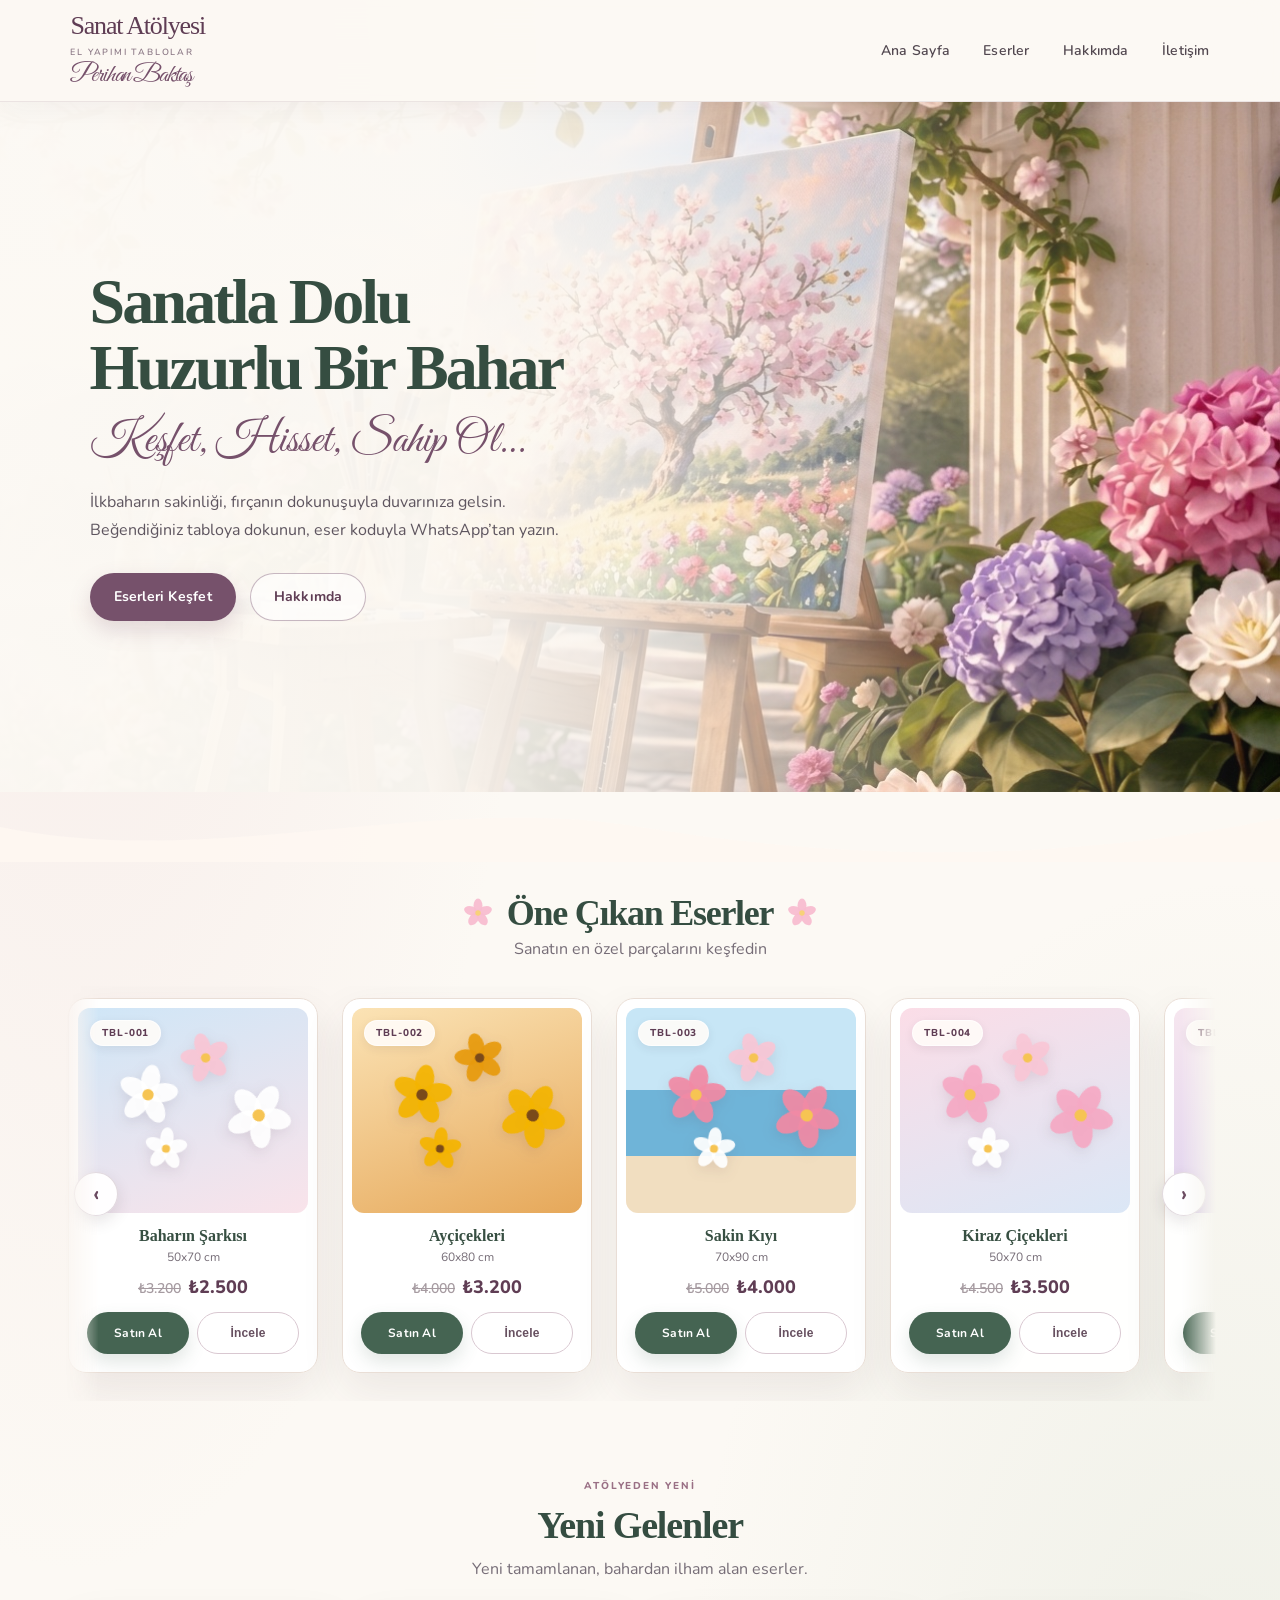
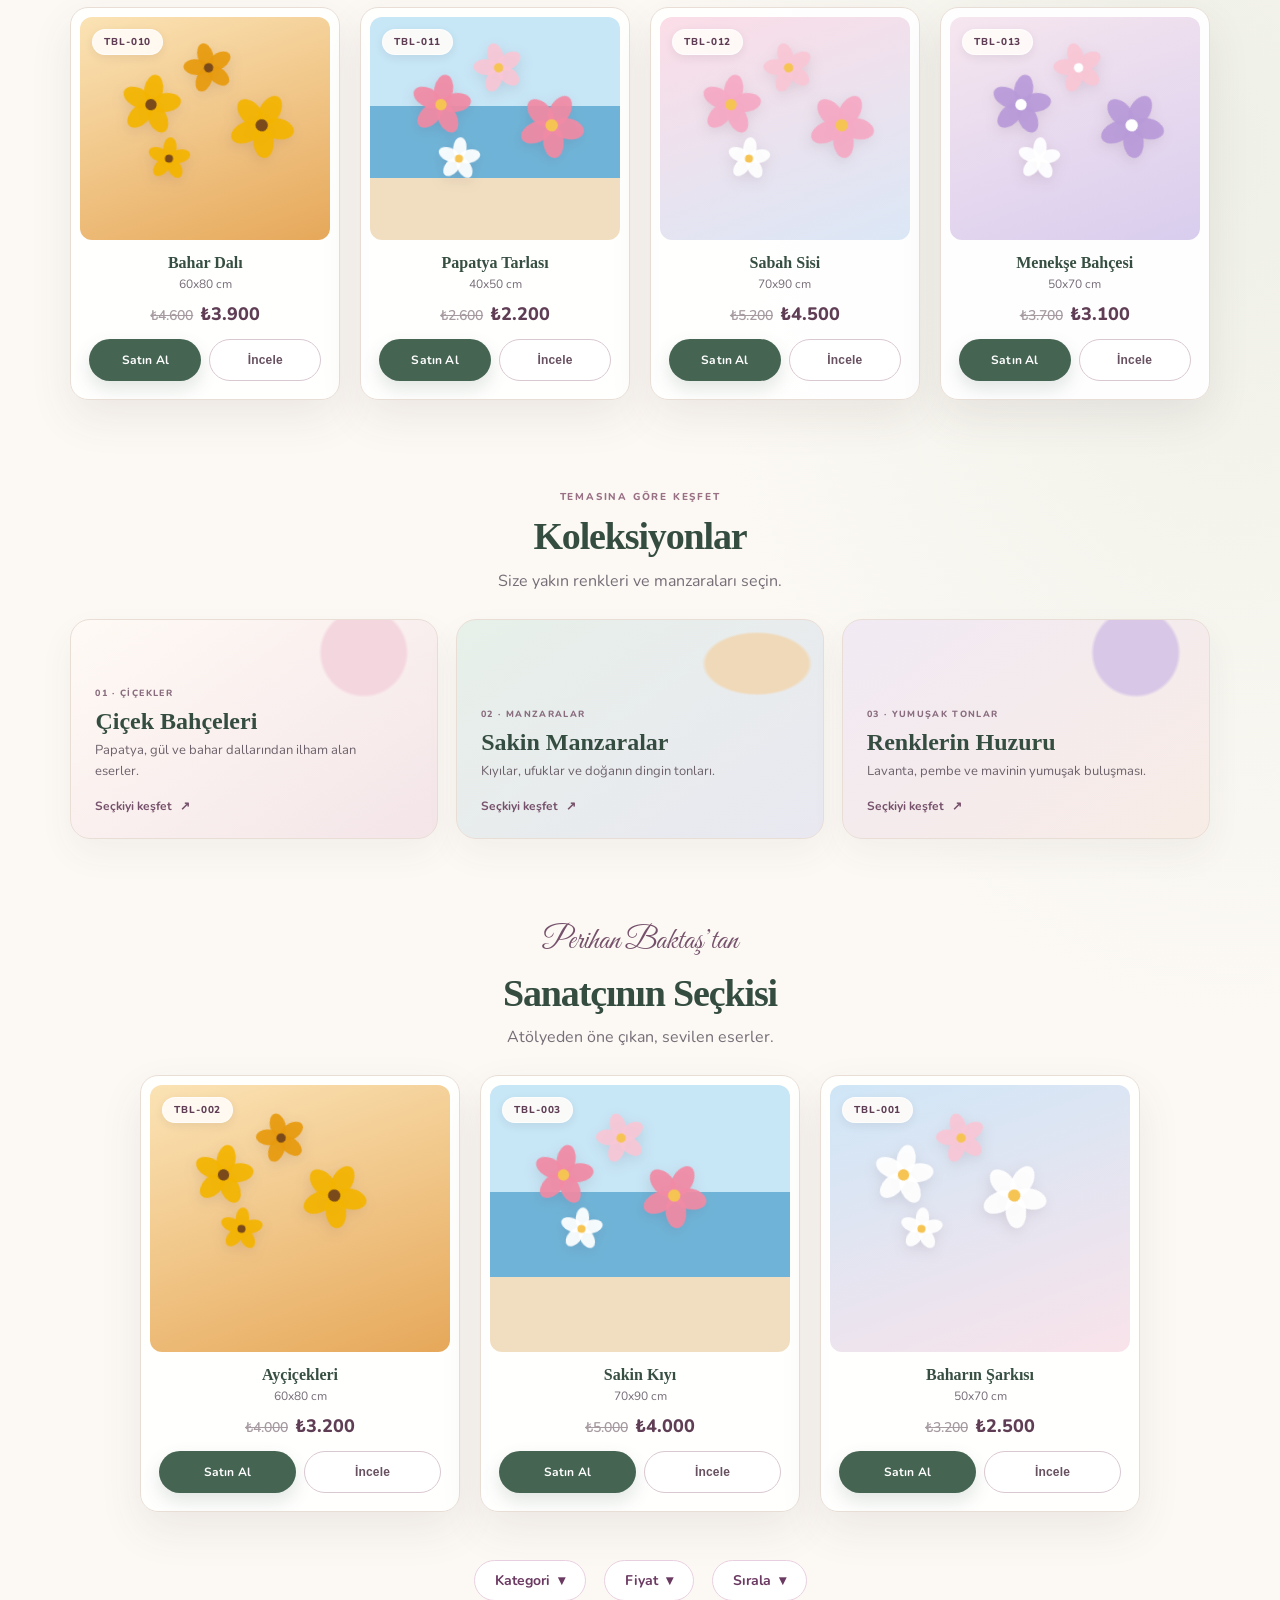
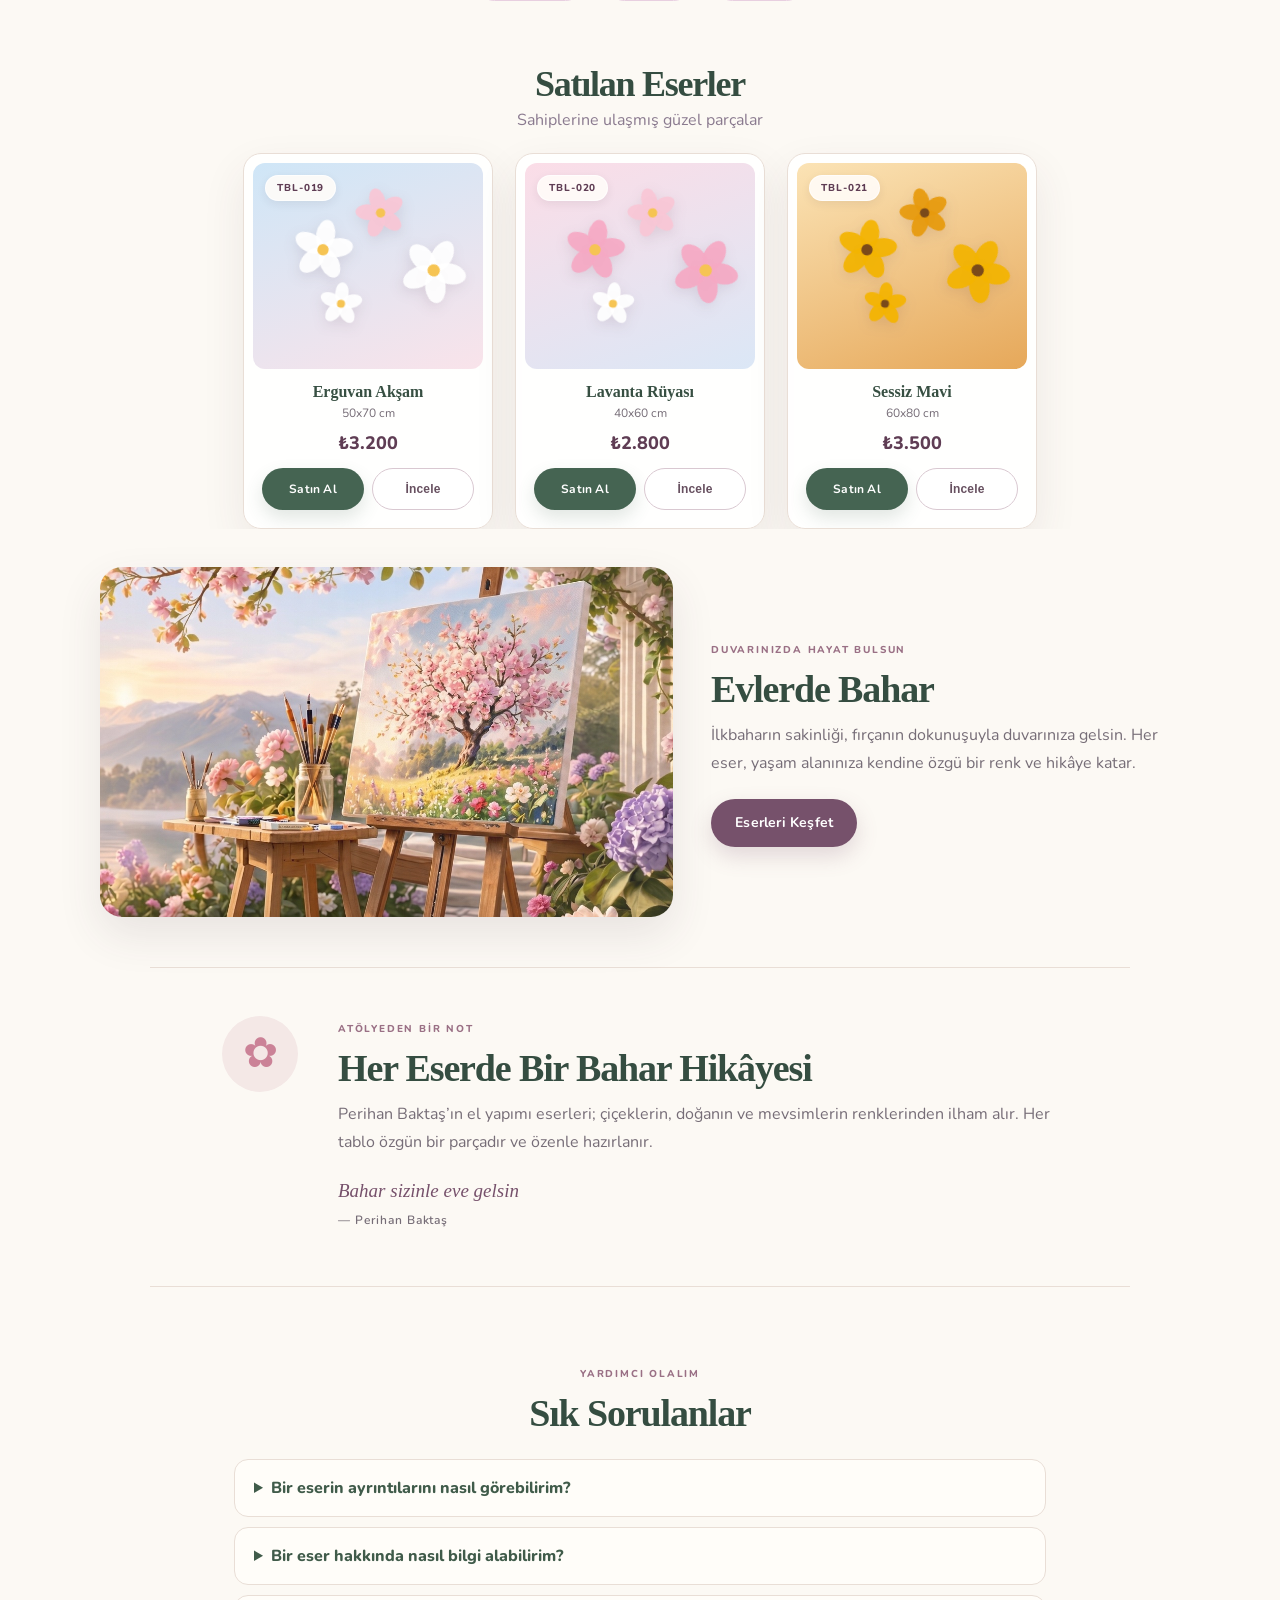
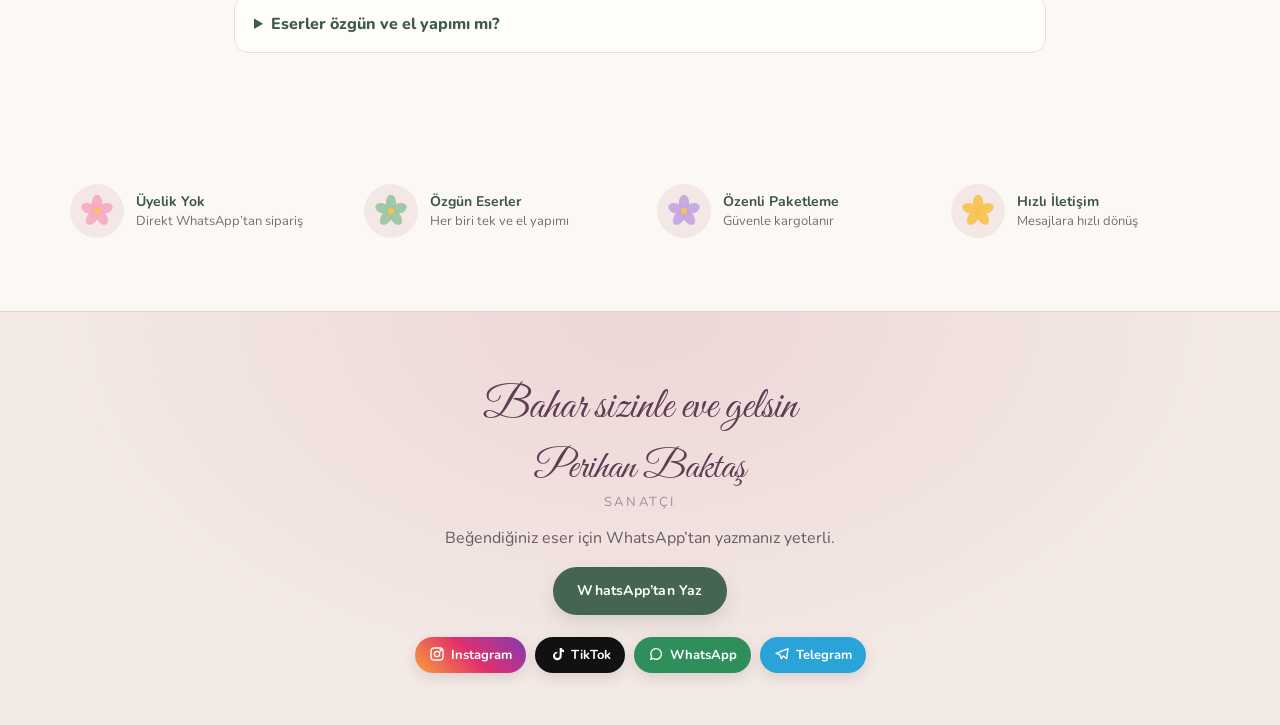
==== legacy-homepage.html @ 1947e83d "Add custom orders and gallery admin system" ====
<!DOCTYPE html>
<html>
<head>
  <meta charset="utf-8">
<!--
Some of the files packed into this page (the "__bundler/manifest" data in this file, unpacked by the page’s script when it opens) are font files downloaded unchanged from Google Fonts (fonts.gstatic.com) when the page was saved. Google Fonts serves each family in pieces, one file per range of characters, so these may not be complete families. Each family’s license follows and still applies to its files. If you pass this file on, keep this comment in it.

Great Vibes

Copyright 2015 The Great Vibes Pro Project Authors (https://github.com/googlefonts/great-vibes)

This Font Software is licensed under the SIL Open Font License, Version 1.1.
This license is copied below, and is also available with a FAQ at:
https://openfontlicense.org


-----------------------------------------------------------
SIL OPEN FONT LICENSE Version 1.1 - 26 February 2007
-----------------------------------------------------------

PREAMBLE
The goals of the Open Font License (OFL) are to stimulate worldwide
development of collaborative font projects, to support the font creation
efforts of academic and linguistic communities, and to provide a free and
open framework in which fonts may be shared and improved in partnership
with others.

The OFL allows the licensed fonts to be used, studied, modified and
redistributed freely as long as they are not sold by themselves. The
fonts, including any derivative works, can be bundled, embedded,
redistributed and/or sold with any software provided that any reserved
names are not used by derivative works. The fonts and derivatives,
however, cannot be released under any other type of license. The
requirement for fonts to remain under this license does not apply
to any document created using the fonts or their derivatives.

DEFINITIONS
"Font Software" refers to the set of files released by the Copyright
Holder(s) under this license and clearly marked as such. This may
include source files, build scripts and documentation.

"Reserved Font Name" refers to any names specified as such after the
copyright statement(s).

"Original Version" refers to the collection of Font Software components as
distributed by the Copyright Holder(s).

"Modified Version" refers to any derivative made by adding to, deleting,
or substituting -- in part or in whole -- any of the components of the
Original Version, by changing formats or by porting the Font Software to a
new environment.

"Author" refers to any designer, engineer, programmer, technical
writer or other person who contributed to the Font Software.

PERMISSION & CONDITIONS
Permission is hereby granted, free of charge, to any person obtaining
a copy of the Font Software, to use, study, copy, merge, embed, modify,
redistribute, and sell modified and unmodified copies of the Font
Software, subject to the following conditions:

1) Neither the Font Software nor any of its individual components,
in Original or Modified Versions, may be sold by itself.

2) Original or Modified Versions of the Font Software may be bundled,
redistributed and/or sold with any software, provided that each copy
contains the above copyright notice and this license. These can be
included either as stand-alone text files, human-readable headers or
in the appropriate machine-readable metadata fields within text or
binary files as long as those fields can be easily viewed by the user.

3) No Modified Version of the Font Software may use the Reserved Font
Name(s) unless explicit written permission is granted by the corresponding
Copyright Holder. This restriction only applies to the primary font name as
presented to the users.

4) The name(s) of the Copyright Holder(s) or the Author(s) of the Font
Software shall not be used to promote, endorse or advertise any
Modified Version, except to acknowledge the contribution(s) of the
Copyright Holder(s) and the Author(s) or with their explicit written
permission.

5) The Font Software, modified or unmodified, in part or in whole,
must be distributed entirely under this license, and must not be
distributed under any other license. The requirement for fonts to
remain under this license does not apply to any document created
using the Font Software.

TERMINATION
This license becomes null and void if any of the above conditions are
not met.

DISCLAIMER
THE FONT SOFTWARE IS PROVIDED "AS IS", WITHOUT WARRANTY OF ANY KIND,
EXPRESS OR IMPLIED, INCLUDING BUT NOT LIMITED TO ANY WARRANTIES OF
MERCHANTABILITY, FITNESS FOR A PARTICULAR PURPOSE AND NONINFRINGEMENT
OF COPYRIGHT, PATENT, TRADEMARK, OR OTHER RIGHT. IN NO EVENT SHALL THE
COPYRIGHT HOLDER BE LIABLE FOR ANY CLAIM, DAMAGES OR OTHER LIABILITY,
INCLUDING ANY GENERAL, SPECIAL, INDIRECT, INCIDENTAL, OR CONSEQUENTIAL
DAMAGES, WHETHER IN AN ACTION OF CONTRACT, TORT OR OTHERWISE, ARISING
FROM, OUT OF THE USE OR INABILITY TO USE THE FONT SOFTWARE OR FROM
OTHER DEALINGS IN THE FONT SOFTWARE.

Nunito

Copyright 2014 The Nunito Project Authors (https://github.com/googlefonts/nunito)

This Font Software is licensed under the SIL Open Font License, Version 1.1.
This license is copied below, and is also available with a FAQ at:
http://scripts.sil.org/OFL


-----------------------------------------------------------
SIL OPEN FONT LICENSE Version 1.1 - 26 February 2007
-----------------------------------------------------------

PREAMBLE
The goals of the Open Font License (OFL) are to stimulate worldwide
development of collaborative font projects, to support the font creation
efforts of academic and linguistic communities, and to provide a free and
open framework in which fonts may be shared and improved in partnership
with others.

The OFL allows the licensed fonts to be used, studied, modified and
redistributed freely as long as they are not sold by themselves. The
fonts, including any derivative works, can be bundled, embedded,
redistributed and/or sold with any software provided that any reserved
names are not used by derivative works. The fonts and derivatives,
however, cannot be released under any other type of license. The
requirement for fonts to remain under this license does not apply
to any document created using the fonts or their derivatives.

DEFINITIONS
"Font Software" refers to the set of files released by the Copyright
Holder(s) under this license and clearly marked as such. This may
include source files, build scripts and documentation.

"Reserved Font Name" refers to any names specified as such after the
copyright statement(s).

"Original Version" refers to the collection of Font Software components as
distributed by the Copyright Holder(s).

"Modified Version" refers to any derivative made by adding to, deleting,
or substituting -- in part or in whole -- any of the components of the
Original Version, by changing formats or by porting the Font Software to a
new environment.

"Author" refers to any designer, engineer, programmer, technical
writer or other person who contributed to the Font Software.

PERMISSION & CONDITIONS
Permission is hereby granted, free of charge, to any person obtaining
a copy of the Font Software, to use, study, copy, merge, embed, modify,
redistribute, and sell modified and unmodified copies of the Font
Software, subject to the following conditions:

1) Neither the Font Software nor any of its individual components,
in Original or Modified Versions, may be sold by itself.

2) Original or Modified Versions of the Font Software may be bundled,
redistributed and/or sold with any software, provided that each copy
contains the above copyright notice and this license. These can be
included either as stand-alone text files, human-readable headers or
in the appropriate machine-readable metadata fields within text or
binary files as long as those fields can be easily viewed by the user.

3) No Modified Version of the Font Software may use the Reserved Font
Name(s) unless explicit written permission is granted by the corresponding
Copyright Holder. This restriction only applies to the primary font name as
presented to the users.

4) The name(s) of the Copyright Holder(s) or the Author(s) of the Font
Software shall not be used to promote, endorse or advertise any
Modified Version, except to acknowledge the contribution(s) of the
Copyright Holder(s) and the Author(s) or with their explicit written
permission.

5) The Font Software, modified or unmodified, in part or in whole,
must be distributed entirely under this license, and must not be
distributed under any other license. The requirement for fonts to
remain under this license does not apply to any document created
using the Font Software.

TERMINATION
This license becomes null and void if any of the above conditions are
not met.

DISCLAIMER
THE FONT SOFTWARE IS PROVIDED "AS IS", WITHOUT WARRANTY OF ANY KIND,
EXPRESS OR IMPLIED, INCLUDING BUT NOT LIMITED TO ANY WARRANTIES OF
MERCHANTABILITY, FITNESS FOR A PARTICULAR PURPOSE AND NONINFRINGEMENT
OF COPYRIGHT, PATENT, TRADEMARK, OR OTHER RIGHT. IN NO EVENT SHALL THE
COPYRIGHT HOLDER BE LIABLE FOR ANY CLAIM, DAMAGES OR OTHER LIABILITY,
INCLUDING ANY GENERAL, SPECIAL, INDIRECT, INCIDENTAL, OR CONSEQUENTIAL
DAMAGES, WHETHER IN AN ACTION OF CONTRACT, TORT OR OTHERWISE, ARISING
FROM, OUT OF THE USE OR INABILITY TO USE THE FONT SOFTWARE OR FROM
OTHER DEALINGS IN THE FONT SOFTWARE.

-->
  <title>Ana Sayfa</title>
  <style>
    * { margin: 0; padding: 0; box-sizing: border-box; }
    body { background: #faf9f5; display: flex; align-items: center; justify-content: center; min-height: 100vh; font-family: -apple-system, BlinkMacSystemFont, sans-serif; }
    #__bundler_loading { position: fixed; bottom: 20px; right: 20px; font: 13px/1.4 -apple-system, BlinkMacSystemFont, sans-serif; color: #666; background: #fff; padding: 8px 14px; border-radius: 8px; box-shadow: 0 1px 4px rgba(0,0,0,0.12); z-index: 10000; }
    #__bundler_thumbnail { position: fixed; inset: 0; width: 100%; height: 100%; display: flex; align-items: center; justify-content: center; background: #faf9f5; z-index: 9999; }
    #__bundler_thumbnail svg { width: 100%; height: 100%; object-fit: contain; }
    #__bundler_placeholder { color: #999; font-size: 14px; }
  </style>
  <noscript>
    <style>#__bundler_loading { display: none; }</style>
    <div style="position:fixed;bottom:12px;left:12px;font:13px/1.4 -apple-system,BlinkMacSystemFont,sans-serif;color:#999;background:rgba(255,255,255,0.9);padding:6px 12px;border-radius:6px;box-shadow:0 1px 4px rgba(0,0,0,0.08);z-index:10000;">
      This page requires JavaScript to display.
    </div>
  </noscript>
</head>
<body>
  <div id="__bundler_placeholder">Loading Ana Sayfa...</div>
  <div id="__bundler_loading">Unpacking...</div>

  <script>
    
document.addEventListener('DOMContentLoaded', async function() {
  const loading = document.getElementById('__bundler_loading');
  function setStatus(msg) { if (loading) loading.textContent = msg; }

  const FONT_MIME = /^(font[/]|application[/](x-)?font-|application[/]vnd\.ms-fontobject)/i;
  const MIME_TOKEN = /^[\w.+-]+[/][\w.+-]+$/;
  function toBase64(bytes) {
    let bin = '';
    for (let i = 0; i < bytes.length; i += 0x8000) {
      bin += String.fromCharCode.apply(null, bytes.subarray(i, i + 0x8000));
    }
    return btoa(bin);
  }

  // Error sink persists across replaceWith since it's on window, not the DOM.
  window.addEventListener('error', function(e) {
    // Failed resource loads (CSP-blocked links, scripts, images) fire plain
    // events at the element — warn only; real JS errors carry message/error.
    if (!e.message && !e.error && e.target && e.target !== window) {
      console.warn('[bundle] resource failed to load:',
        e.target.tagName, String(e.target.src || e.target.href || ''));
      return;
    }
    var p = document.body || document.documentElement;
    var d = document.getElementById('__bundler_err') || p.appendChild(document.createElement('div'));
    d.id = '__bundler_err';
    d.style.cssText = 'position:fixed;bottom:12px;left:12px;right:12px;font:12px/1.4 ui-monospace,monospace;background:#2a1215;color:#ff8a80;padding:10px 14px;border-radius:8px;border:1px solid #5c2b2e;z-index:99999;white-space:pre-wrap;max-height:40vh;overflow:auto';
    d.textContent = (d.textContent ? d.textContent + String.fromCharCode(10) : '') +
      '[bundle] ' + (e.message || e.type) +
      (e.filename ? ' (' + e.filename.slice(0, 60) + ':' + e.lineno + ')' : '');
  }, true);

  try {
    const manifestEl = document.querySelector('script[type="__bundler/manifest"]');
    const templateEl = document.querySelector('script[type="__bundler/template"]');
    if (!manifestEl || !templateEl) {
      setStatus('Error: missing bundle data');
      console.error('[bundler] Missing script tags — manifestEl:', !!manifestEl, 'templateEl:', !!templateEl);
      return;
    }

    const manifest = JSON.parse(manifestEl.textContent);
    let template = JSON.parse(templateEl.textContent);

    // Nested page bundles (iframe targets). Each ships ONCE, in the ROOT
    // document's manifest; frame srcs carry an about:blank#<uuid> marker
    // instead of a substitutable uuid. Every document mints the blobs for
    // its OWN frames — from local text at the root, or text obtained from
    // its DIRECT parent over the relay protocol below — so each frame
    // navigation stays same-origin with its initiator and a deduped page
    // loads at any depth on any host, including a file:// download's
    // opaque origins (where a blob minted by one document cannot be
    // navigated to by another).
    const pageOrderEl = document.querySelector('script[type="__bundler/page_order"]');
    const pageOrder = pageOrderEl ? JSON.parse(pageOrderEl.textContent) : [];
    const pageSet = new Set(pageOrder);
    const pageTexts = {};

    // ── Nested-page text protocol (parent-chain relay) ──
    // Page bundles ship once, in the ROOT document's manifest. Every
    // document mints the blobs for its OWN frames, obtaining page text
    // through a strict parent-chain relay: a document only ever SENDS to
    // its direct parent (which, for every document the publisher's own
    // runtime minted, is another publisher document) and only ACCEPTS
    // text from that direct parent; requests from below are honored only
    // for the document's own child frames, and the ROOT never sends
    // upward at all. That last rule is load-bearing: the artifact host's
    // frame-ancestors allows claude.ai (and friends) to frame an
    // artifact, so window.top can be a FOREIGN document — a top-addressed
    // protocol would hand page uuids to that ancestor and accept forged
    // "page text" from it, minting attacker HTML as an artifact-origin
    // blob document. The chain never touches the ancestor: requests stop
    // at the root, replies are origin-addressed per hop (never '*' when
    // an origin exists), and both directions are origin-gated (on https
    // a foreign sender's origin can never equal this document's; in
    // opaque contexts — file:// — everything serializes as 'null', where
    // an embedded EXTERNAL frame still fails the gate by carrying its
    // own real origin, and a sandboxed child of such a frame is excluded
    // by the own-child-frames check plus uuid unguessability). Shape is
    // deny-by-default: one request form, one reply form, no error
    // replies.
    // window.origin is the SERIALIZED SECURITY origin ('null' in opaque
    // contexts such as a sandboxed preview iframe) — location.origin is
    // computed from the URL and stays 'https://…' even when the document
    // is sandboxed, which would misgate every opaque chain.
    const OWN_TARGET = /^https?:[/][/]/.test(window.origin || '')
      ? window.origin
      : '*';
    function trustedOrigin(e) {
      if (e.origin === window.origin) return true; // https chains; opaque==opaque
      // file:// trees: Chrome serializes the file document's origin as
      // 'file://' while the blob: documents it mints serialize as 'null',
      // so the two legitimate shapes can never string-match — accept the
      // pair in both directions. https origins never serialize as either,
      // and sender identity (own child frame / direct parent) is checked
      // separately.
      return (
        (e.origin === 'null' &&
          (window.origin === 'file://' ||
            window.location.protocol === 'file:')) ||
        (/^file:/.test(e.origin) && window.origin === 'null')
      );
    }
    // Non-empty only in the root document (nested bundles ship an empty
    // island), so it doubles as the root marker: the root answers from
    // local text and treats a miss as authoritative — never relaying to
    // its (possibly foreign) parent.
    const isPageRoot = pageOrder.length > 0;
    const blobUrls = {};
    const resourceBlobs = {};
    const UUID_SHAPE = /^[0-9a-f]{8}-[0-9a-f]{4}-[0-9a-f]{4}-[0-9a-f]{4}-[0-9a-f]{12}$/;
    const pendingFrames = {}; // uuid -> [{el, frag}] awaiting text for own frames
    const pendingRelays = {}; // uuid -> [childWindow] awaiting text to pass down
    function mountPage(el, frag, text) {
      const pageBlob = new Blob([text], { type: 'text/html' });
      const u = URL.createObjectURL(pageBlob);
      resourceBlobs[u] = pageBlob;
      el.src = u + frag;
    }
    function deliverPage(uuid, text) {
      const frames = pendingFrames[uuid];
      delete pendingFrames[uuid];
      if (frames) for (const f of frames) mountPage(f.el, f.frag, text);
      const relays = pendingRelays[uuid];
      delete pendingRelays[uuid];
      if (relays) {
        for (const cw of relays) {
          try { cw.postMessage({ __bundler_page: uuid, __bundler_text: text }, OWN_TARGET); } catch (err) { /* gone */ }
        }
      }
    }
    function ownFrameWindows() {
      const out = [];
      for (const f of Array.from(document.querySelectorAll('iframe'))) {
        try { if (f.contentWindow) out.push(f.contentWindow); } catch (err) { /* detached */ }
      }
      return out;
    }
    window.addEventListener('message', function (e) {
      const d = e.data;
      if (!d || typeof d !== 'object' || !e.source) return;
      // Origin gate first; the structural checks below (own-child-frames
      // for requests, direct-parent + solicited-uuid for replies, the
      // root's never-relay rule) are what hold in fully opaque chains
      // where origin strings can't discriminate — a sandboxed root's
      // FOREIGN wrapper still fails all three even though both serialize
      // as real-vs-'null' rather than matching.
      if (!trustedOrigin(e)) return;
      if (typeof d.__bundler_need === 'string' && UUID_SHAPE.test(d.__bundler_need)) {
        // Requests are honored only for this document's own child frames.
        if (ownFrameWindows().indexOf(e.source) < 0) return;
        const uuid = d.__bundler_need;
        const text = pageTexts[uuid];
        if (typeof text === 'string') {
          try { e.source.postMessage({ __bundler_page: uuid, __bundler_text: text }, OWN_TARGET); } catch (err) { /* gone */ }
          return;
        }
        if (isPageRoot || window.parent === window) return; // authoritative miss
        const waiting = pendingRelays[uuid];
        if (waiting) {
          if (waiting.indexOf(e.source) < 0) waiting.push(e.source);
          return;
        }
        // Never-answered uuids would otherwise accumulate forever under a
        // request spray; past the cap (far above any real page count) new
        // relays are dropped rather than remembered.
        if (Object.keys(pendingRelays).length >= 128) return;
        pendingRelays[uuid] = [e.source];
        window.parent.postMessage({ __bundler_need: uuid }, OWN_TARGET);
      } else if (
        typeof d.__bundler_page === 'string' &&
        UUID_SHAPE.test(d.__bundler_page) &&
        typeof d.__bundler_text === 'string'
      ) {
        // The shape test is load-bearing beyond tidiness: the solicited
        // check below uses the in operator, which matches prototype keys
        // ('__proto__', 'constructor') — an unshaped key would reach
        // deliverPage and throw, painting the error banner.
        // Text is accepted only from the direct parent — the document
        // that minted this one.
        if (e.source !== window.parent || window.parent === window) return;
        if (!(d.__bundler_page in pendingFrames) && !(d.__bundler_page in pendingRelays)) return;
        deliverPage(d.__bundler_page, d.__bundler_text);
      }
    });

    const uuids = Object.keys(manifest);
    setStatus('Unpacking ' + uuids.length + ' assets...');

    await Promise.all(uuids.map(async (uuid) => {
      const entry = manifest[uuid];
      try {
        const binaryStr = atob(entry.data);
        const bytes = new Uint8Array(binaryStr.length);
        for (let i = 0; i < binaryStr.length; i++) bytes[i] = binaryStr.charCodeAt(i);

        let finalBytes = bytes;
        if (entry.compressed) {
          if (typeof DecompressionStream !== 'undefined') {
            const ds = new DecompressionStream('gzip');
            const writer = ds.writable.getWriter();
            const reader = ds.readable.getReader();
            writer.write(bytes);
            writer.close();
            const chunks = [];
            let totalLen = 0;
            while (true) {
              const { done, value } = await reader.read();
              if (done) break;
              chunks.push(value);
              totalLen += value.length;
            }
            finalBytes = new Uint8Array(totalLen);
            let offset = 0;
            for (const chunk of chunks) { finalBytes.set(chunk, offset); offset += chunk.length; }
          } else {
            console.warn('DecompressionStream not available, asset ' + uuid + ' may not render');
          }
        }

        if (pageSet.has(uuid)) {
          pageTexts[uuid] = new TextDecoder().decode(finalBytes);
          return;
        }
        if (FONT_MIME.test(entry.mime) && MIME_TOKEN.test(entry.mime)) {
          // Strict artifact hosts allow font-src data: but not blob:.
          blobUrls[uuid] = 'data:' + entry.mime + ';base64,' +
            (entry.compressed ? toBase64(finalBytes) : entry.data);
        } else {
          const blob = new Blob([finalBytes], { type: entry.mime });
          blobUrls[uuid] = URL.createObjectURL(blob);
          resourceBlobs[blobUrls[uuid]] = blob;
        }
      } catch (err) {
        console.error('Failed to decode asset ' + uuid + ':', err);
        const blob = new Blob([], { type: entry.mime });
        blobUrls[uuid] = URL.createObjectURL(blob);
        resourceBlobs[blobUrls[uuid]] = blob;
      }
    }));

    const extResEl = document.querySelector('script[type="__bundler/ext_resources"]');
    const extResources = extResEl ? JSON.parse(extResEl.textContent) : [];
    const resourceMap = {};
    for (const entry of extResources) {
      if (blobUrls[entry.uuid]) resourceMap[entry.id] = blobUrls[entry.uuid];
    }

    // Artifact-host CSP (connect-src 'self') refuses fetch() of blob: URLs —
    // consumers read these Blobs directly. Survives the swap like the error sink.
    window.__resourceBlobs = resourceBlobs;

    setStatus('Rendering...');
    // Page uuids have no blob here — they ride inside about:blank#<uuid>
    // frame markers the pass below resolves after the swap.
    for (const uuid of uuids) {
      if (pageSet.has(uuid)) continue;
      template = template.split(uuid).join(blobUrls[uuid]);
    }

    // Strip integrity + crossorigin — blob URLs from a file:// document inherit
    // a null origin, so crossorigin forces a CORS fetch that SRI then rejects.
    // The manifest bytes are ours; SRI protects against CDN compromise, not this.
    // appifacts: only on tags now pointing at OUR blob: URLs. A reference the
    // bundler left live-fetched (an absolute x-import, a runtime dependency it
    // could not embed, an authored external script) keeps the pin it was
    // written with: that fetch is exactly what SRI protects. (A crossorigin
    // on a parent whose child carries the blob — <video crossorigin><source>
    // — is left alone too; the attribute is then the author's to drop.)
    template = template.replace(/<[a-z][^>]*>/gi, (tag) => /\s(?:src|href|srcset|poster|data|xlink:href)="blob:/i.test(tag) ? tag.replace(/\s+integrity="[^"]*"/gi, '').replace(/\s+crossorigin="[^"]*"/gi, '') : tag);

    const resourceScript = '<script>window.__resources = ' +
      JSON.stringify(resourceMap).replace(/<\//g, '<\\/') +
      ';</' + 'script>';
    // Inject after <head> so the DOCTYPE stays first; prepending the script
    // would push the parser into quirks mode. DOMParser always emits a <head>
    // (synthesizing one if the source HTML omitted it) but may carry
    // attributes through, so match the full opening tag. slice() rather than
    // replace() keeps us clear of $-pattern substitution in resourceScript.
    const headOpen = template.match(/<head[^>]*>/i);
    if (headOpen) {
      const i = headOpen.index + headOpen[0].length;
      template = template.slice(0, i) + resourceScript + template.slice(i);
    }

    // Parse the template and swap the root element. Scripts inserted via
    // DOMParser/replaceWith are inert per spec — re-create each with
    // createElement so they execute, awaiting onload for src scripts to
    // preserve ordering (React before ReactDOM before Babel before text/babel).
    const doc = new DOMParser().parseFromString(template, 'text/html');
    document.documentElement.replaceWith(doc.documentElement);

    // Resolve page-frame markers: mint this document's own blob for each
    // framed page — from local text when this is the root, otherwise by
    // asking the direct parent over the relay protocol above. An
    // unanswered request leaves the frame on about:blank, the same
    // degraded state as a refused embed.
    {
      const MARKER = /^about:blank#([0-9a-f]{8}-[0-9a-f]{4}-[0-9a-f]{4}-[0-9a-f]{4}-[0-9a-f]{12})(#.*)?$/;
      const needed = [];
      for (const el of Array.from(document.querySelectorAll('iframe'))) {
        const m = MARKER.exec(el.getAttribute('src') || '');
        if (!m) continue;
        const text = pageTexts[m[1]];
        if (typeof text === 'string') {
          mountPage(el, m[2] || '', text);
        } else if (window.parent !== window && !isPageRoot) {
          const had = pendingFrames[m[1]];
          (pendingFrames[m[1]] = had || []).push({ el: el, frag: m[2] || '' });
          if (!had) needed.push(m[1]);
        }
      }
      for (const uuid of needed) {
        window.parent.postMessage({ __bundler_need: uuid }, OWN_TARGET);
      }
    }

    const dead = Array.from(document.scripts);
    for (const old of dead) {
      const s = document.createElement('script');
      for (const a of old.attributes) s.setAttribute(a.name, a.value);
      s.textContent = old.textContent;
      // text/babel scripts with a src: read and inline. transformScriptTags
      // does XHR against the src, but blob:null/ from a file:// origin is
      // silently dropped. Inlining makes it a plain inline babel script,
      // which transformScriptTags handles unconditionally.
      if ((s.type === 'text/babel' || s.type === 'text/jsx') && s.src) {
        const pre = resourceBlobs[s.src.split('#')[0]];
        s.textContent = pre ? await pre.text() : await (await fetch(s.src)).text();
        s.removeAttribute('src');
      }
      const p = s.src ? new Promise(function(r) { s.onload = s.onerror = r; }) : null;
      old.replaceWith(s);
      if (p) await p;
    }
    // Babel standalone auto-transforms type=text/babel on DOMContentLoaded,
    // which fired before we swapped the document. Trigger manually if present.
    if (window.Babel && typeof window.Babel.transformScriptTags === 'function') {
      window.Babel.transformScriptTags();
    }
  } catch (err) {
    setStatus('Error unpacking: ' + err.message);
    console.error('Bundle unpack error:', err);
  }
});

  </script>

  <script type="__bundler/manifest">
{"9ed3e248-8850-4555-afe6-fad73b9c22c9":{"mime":"text/javascript","compressed":true,"data":"H4sIAAAAAAAACqV9a3fbNtLw9+dXUNysQlgQLTmXtpRhbuq4bdo4SeOkl5VVhyIhiTFFqgQkW5X4398zuBGU5F72PT2NRQAEgcFgMHccHzvfXry5eP/iw8VLZ1IWcyeJu+Uy5+mcHrMyPj7yOXO6TlI4ecEdmqTcd97T8TLNEucu5TPn03iZO+LZ5+yT4zFKHT6jziKKb6Mpdd5fvHh5eeFMilIUs2JZxrRb5NnaKWmcLijy/89dMuowXqYxdweeh8jZZhWVziUnb8efacz9hE7SnL4riwUt+Rp/4MTjOMcUkbPcSXOHh5dclGxovpzTMhpnNGj1cFzkk3S6NM93Zcr171WULWlAKxTwYT4iFH+oO/0AvfH1ghYTJ28Rl63n4yJzw7zjugE0GUyWeczTIndee2gTFznjDid3aZ4Ud/57GsV8kE68Fkd8VhZ3Tk7vnIuyLErPreEbOHZ7J2UCxNEqSjMYo7Om3EWDkvJlmTu8qr/IH/jky7eX//SrL99e/uWHYSleEM/[base64]/52NjpC4dmxT+9p7PE/n3kWMf4qT+j924nnnh5DL2cSWJQQ0u1vt/QUhprQ+wM9FIT7LEtj6qk2nXzYG/kZzad8hinCjABSvHx7+S4qGS095C/gxzdlMb/iZZpPPY5dmPbxjM8zF/3TlUgNbCJYCfa/rEQB8GftNnsA/vY3avh/DeCX2K86lK3hG+YFeKgGGeVOPuDlepOT76/evpEw8Diq4ojHs81fvF+J9dtuLfpQCDLlbrcvyjJa+ykTf70c/eVY9MrnuCDUf6Qq223VeV1EzFfCulD2WJJNNZgUpSc7Y04xcRThvKVr5lGE2LA3ahHiPnLbba8cshGhQzYysJfDs98pkcKasGwOu7Bg/k7gvAAnESukgJrQuEjox/evzov5osiBRuQauJX8pJf7bJGl3HOPXeQvioWHtlv3fVFwF/klXWRRTL3jaz+Jr31AxUdb+Td8dIxd17QVxOklJ5/+z3Ecx2dxV7w5K7KElptxFN9Oy2KZJ0FcZEXZnaf3Xpo7rJyOcbwsS5rzc6hwvvw35mWUs0UEZWggunOccVEmtAz6i3uHFVmaOH/RzbPen/XTLaMkXbLgZHE/GBf3XZb+kebTQFWOi/tBsaLlJCvuglmaJDSvxOv/uaXrSRnNKXNY3GWzNKeb3r+tyXUXBUthQYJ+r/dvGEQFPw62UPWyZwAowAx2Mi9pNE/z6S4Q8Z+3THNOywX8mqeMpfl0Yz5V0izi6YoaIPzt1Xj2p1AULwdWg78/mSAY00lR0n86Kf0e0HegRsHjx3pQZrrRmBXZktNBmjPKg95gUYh+unRFc86CvMgPgSJLcxqV3SngBmyUr3oJneJyOo68k/4XuN//Cn/5Be4h5+TZv1Xx0y/wyckzfNLvY/+rZ8h58sW/D73w/Mm/0f4HAeto8BQQBZBkEOXpPBIT0Mjl9P2nzKERo06aT9I85fQfQDjns248S7PEyztfASXaaYD+5zU42PNeM9P/pp7ZA6D/ZzShOkRiuhT4q80iShIY4tPFvfPl4n4wKXIe9PuL++O+/9RZpt15kRdsEcUUm196QBKd/2IsX+wSlruiTLrjkka3gfi3CwX1EPe3ZZKyRRatgzQHjOuOsyK+HdylCZ8FJ3Q+mNF0OuNBn853iZAe54qWPI2jrBtl6TQP4GzujgvOi/nAgqnEw2fPsP7ff4IGe2RUtOph+M9/9o+p5B4B0B0sGS27TDArYs0PwWOZl5QV2YomG1il7iSap9k6eGCNRBOxY/wvn9H5P1qzBw+Dv42B/d0emhB6srg3VEghYM95srivpz0rGBd/I6YxdZc6142zYprGu80MVePFIgDUzuiEix9/dAWHGZz0n37x9Msnz59+MZhH912JUs978Wx3bM8X906/B6taA+Bf416vd9JTS/qvyWSi9s7J39o7TXg8XdwP7mYpp13RKFiUtHtXRotDlFhO+/jIuUxhwsx59/7Vmw83X7+4unj96s3FzfnVFQiW0WLBju/o2ElofNtlPJrSLr1fFCUHufh6edLrP3VuKV0444LP1KjgRbbOYwckrsySqJ2STqM0Z04kJWaHcbrwnaNjec7PaZJGzqJMc+5sVF//WYAQvXHmUTlN88Dp+c/[base64]/JkTF85ZPC6S9UZTejj8FVb1KoMa+seZxgu7feXWQv4roXCR3D8lub+I+CyP5lSIASAhWcx7+Og49Tll3PuDgzSCQEygQhT9+P61x/1xxEBc2G6lNKC6akoMIG1QVAsffwjhA3pS9Qekjh2RzuGW8PJRTIAkRbwELYaW3Sl5C9KKmAI9KGK/9hAuySvu5TgrYrEIaMD9eVTefkN5PKOJVyLMfUY5yChvojmVBVFSLLgQvBOvBGlcaWJubuBIAr0Y224n0IWnO/ZnJZ0gn89o7t2Qsxu/uA1vhFzsocB16xo1+iW5CTn3bpAQ2gbL0NdidbvN/eUiiTj9js8zr8RLU4Uq5AswSdVbhdRUGckP625wSvIdHZCbpCupp0j9NCGuQiMXMy3N/ZzymZci3KK+kiU1yG/2e2N8nVEXDW5sHQD5zHHuz2iU+NFiQfPkXHCDN6iS/USEg7rh5TmAe0K4X9Jpyni5hlKvtDRUmdagDfHNiBT+ktEr2HVeDw3E08VkQmMu4SE7Twg83HhTcjbt9I16bOKz5Zj5UZJ4CcKivSpKaEY59RJUVXg40jBdyq9d0nnR7L0hwk/hCJn4Qiy/pDzabjeVhtacWBWhP5yOQtCPRsuMD+YtQoDmO71220uG0xGZI719kgoPrTeN8O+88CK88X1/iX3fly3ermhZpgng46aqNHxjAqpH/Vqs1gxwPLQfvBQk+DyhpffCyxAKYvsRpwiXQmynnBz/NnzR/W/U/ePm0Uj96nW/unk0OjrG30J1N7xOOt61f510UPjouF7Bd5L66D2rlFc58nmZzr3m9hXas2FvRAhxPbfdpkOqlBvdvihEbrv9jaBMmtR4HFOlSevjbh8hs/u/hnbQY6G/XhK7eQ8XSj0H2ja7RpV3Cr9YqO8jNGB3Kew8KESbOGLUhREFaiAlIYQNRHHLLm6Z4mZjNlCoYLVkQmOlAdBy1SRbjUkio2N0ebmkplHPFE+ijNXlfVMOhMZtEEqogdEuc6m3T0z1t1weAxSFb5bzMS09igK9GGfkpN3W43zsPt5u9Zgfu2h/1aAybCxS8DOQdPuM+MZSUPXE/[base64]/FaUT5zj4GIBaEh/4QFn+ES4EEGp4A5kF5mutnWNJ8WIrR+a7uHg41ObGy00f1l7bbA+XHv10nnWM5CqZHUZAi9IdMjqBD+h1WD6Iyq6E+PHQlHjDSxykpO305zNQMs91mZ72BWJV8mOp3mLXqungE+Me6Xcwk/glef5B2OrC9WQvK1Aj1cSiIZD0rnCKkRh8B8NJOX45XvaYWpxDU+WfisrgbR3OadV38iAtu7Ypyz42caDwunbEzTlJnnBTOuHTilFMH2C8noZmTTHKHzp3UAVnndpyA9HLr/O4wh0XzhcPmUZY5bBHlwuh3K2x/RT512HLssOXCWTowgrtx6WolseMihHNONkq6h7GV0Z0S9l0srXq6VDy5mAO/[base64]/VxlMc0sxqciwKrhZ6rqtez1bVyvrpSznhacNP9AvYVNPm24OYTohBaZgU70PR1wQ605cUynjEeleKLH+DpCp5MHc0TU3ORJ6ZcQ1BUaPiJmnr2oq6ee1JGU/Opl2U0NV+CGvUhKFffkaVqKWS5WgeoMYsANWYFoEYDFyo0ZI1SxAzghS4xozBt1FBMCzUeU2/UNY1Wr3SpgIRRrWgAmgLorcI/cfLJC4Phb2fu49HWHf7mjo7c7ePhb49HR4/R0Sf8gyTV7+n04n7huafefVeqZbZJrH4hz+38xDsuOj5zsTtNXYRL2S25vmZHulPxoHreEi9swfPQfTxC2+FvZ2QEX/tv82veaavb7YZnW/g7vL5m19dXo6Ow222FZ2jrnXrSVL8VgvUWNnlU0mjLU55R5IUEXjk+GyG3U/KOe4a8uo/T6+vj6+snViPh0nCGtqfDqPvHi+5/R8PfZM3Rfk96nt9zckwac6yn6F0z5EFfo85QdGdEwdERDO6aHRF0PK2lv18azhaUnFFjM/6eY6/AJWaInAGjJMXhsAjKzs8dVpuWxYeOpzglZ27X7aQ+L14Xd7DVGPUQqv1fzCv/5dijWPSNU0TOCiNshzQow9wrUScNchAja972V6mlInU3P3Ds5ZjiApEz99Tt0E7Rcc9Oj+GXe+YibDc+Pp3RbE65d822Z+h4mmL3FBRzovBRf6/19bGsumZHZ7L1sWku+xagq1UNwxzTUe0vYPEjyO65iWrHIXI7ecdVqw2LrVbZfdR3O/[base64]/5bdOdy4hG7Oh6c73xhtfs+mrUCdF1dV1ds6NHUmCyBbphf2SkC3L2zitAShcLmeZxtkwo89zNpp4xeEJJOBzvf+J4iqzOqOSb1YZv90PovURh6LpBifzPRZp7rqunBSo3Cyk5tbFS4Ad8v1yCthNkYihalAUvwB/HDVv94Pg3Lwy6XUX5QFvVHXW2EvckzeqOjtAjg4JS1UXJ8W/C98n4cnS9mLFtxHmJup7fQbZyK6cN8kaN55hem3Bzm+ZJAHAVTlFBPjwZVdKlCL5XUCM1DJXPlouVUhW7WZrfutidUx652AXdu4vdVAzLxa7+S+djmrhYex1hV1gYMhf8w6Te2MWuFJ+EdQG6EhKWK49dqGaU18/zQp61brRYZKJCQkL8zAv9vfv5wh1ZutrSWqNWQf1ZxDy+sxet/WW39lrHv+2sTL0w222TjBQ5kBGx4qyMkyLW6y/Bph7iLGJMP6SJ+WXKlIcIeMoKKVQV39K1/lnSiWkMCuyS5vo5ASmlLJYsWzPKhUOiAO3uWLX/[base64]/tzNM+wa75dX5dwiEmbEX7qvFWT7js6XNGW+QobGm+YMHxcRJbqw+0wk/zFYjywlIHpDEuspoeEyLeDLT+UXbjbre5Vk3OozTjhWnAQfJAYasXtPJ2u5C7gEeB225Lkhmk82hKr4+9sMVWU6QtidTyEmQdOcOmta/Vt6x9S2q5KgpuQHlvig0OmOHaCsgDoGoaAf8QNiVlCTCMoG5aCFVlKWBb2j6mdMcg+QdYCT2KhSes+LfSaspUmKzqdukf9OxZ/6Td/sOPMxqVHsL6bYYw0+d2KnwtYR/+IZbzMlrUeyLVHFSr6ajK0YFJ5mQ42mNP5NvUeL/Sh71f6a6+eMODAq/AR5sO1OtFCwwIYAlwt9uWtAn4KftGeJ15Bdpu9UKVxLQM9xqWKNDNWvV6gkp3sWQzgLqenvZqzX1WlNzzJB9Ofd4tfC6tpjXSTHa31rAnlPT5KaE+N5TCX9Xu18ParCCbnpGiblr4K4kZyiowKC0zBOjpy05/5PNTkg9Q2ekYOywfliOcElkvjaxAVljdc2oGEREv70LNMbQSvzQWzanH/BVO/RVewE/w8cMRwpFEmJiTTZoHQ//pCe7hPu6PMCg2htJN60t4TvO3UCJbqDLoJRj6J8+w38fwpz/CLhR209xt9CZLiyV3G53qxqrG7rzCCbBO8XKcxt0x/SOl5bV3zY68bji8TvxRB12zI/zPC67Ro+O03hcLtdBybc027qkV7OuCvkU5eI1pYC1RJ7h056ztYcbBWwlYs4i9vcu9mGOOwpgP+SiQpENYzfRrkaAJtdEx0SygNsTsGCAfecqcVgz7I2F4NM8nIzDXWw2eQIOobvB0JHobCrEWRyMfdK9rb2eLIWtopinOD4kLj2ye+rQX9gJ+1g/7gcV3Qyci1gYXI1zWppknRxyn5MmRR7scdRmOSL/[base64]/lDXvdr6LuZLR5Um3N76fW7+fW7y8r8eq35PjBj9iamTn11MISKmV1tVtq8m2CG/K6zAjqHS/vcnRUc186LAWQumbhUpJxuSVKQGb9wKQHSrsdIeMQkw5PRk1xASck2iuEF5eEkGS7bS2321aie5iS3/XmSWF3YfUQiYda1zHh3hR1vOV2m5hdUZz2Qx7k6kyfkGU96Mw8yEFP2u1MQ2FGvQmIdhn8QzVmxaRUsve3CN8QZh7g9bjdvmm3Y3WYEEJutIuBAUSp2M5vAQDMPIiJ1+8lxi65VJTAm+I5ImdTqBzOR0iyUVPiumbbzElvMD/VvQzm0p4+7ZDlcD7C89N4ZzBXJIaKFbmBP2Ph6NG7TpRsdoW222bJCg2mHTIOAZ5XwSqYcM8sypVZkRUsh4H9tNpdBYOkv6tAv80u1llHP7eomMI7saGFoOHxoz59io7hn/qdGdX9GroNveAS/uaAwBNyZnXyyJscnzx7ho7gH58X6jP95+AClwgtt3eC3Z5wuCrqJXq63ZbWU/g0eCIIWUTcf9VrMgEe4zQdTDodFHUI8373iuFkFIbglV2aX7RWdUb1VBJr+p5mUU7J09Dop5T4A7rXDkWBUQv5/vEUheFwZOoF5/sqhyOt/9yW1b/bBdcQrNLD0UAazFt9hfipLouIYE8NT7oBL8FgokI5s6qYDCEW0Y90wBkbCRo0ERJc3IXm7nY70UIGiNB8kbk1n6r8KNykmLuWexr1JggvSetmu73xQfWiVInudltSrxBcXxFHGfj6jUBANk9ocNNuL9ttr/leyKl3I1ytUMDMT9Rup5Jjlfod+Y7U8MgmeEo52FfeehmqkDhEYjIRBMAWyn9G7bYXk49QKhR8PxuHI4RjIZelyrHdRZuICJZfQKDa7UqqP0C435SKm/YXjC6T4hxUIeYLzxHOpJuU6SdvaUjGlp6vCx4pLQlmbSEBz4bmV6MyjYSyId7XRrgImfkhZPwk4lo/g2L1C5bAbbaYFKWoB8XKN0Vp1e6pg1BMvuPDeLTdwmMnloeGpZzu6Nk/[base64]/R6SDLOuVMQOkQ+UJPCl0ylHoTVCGP+krRigyn+LkuxOK09bwUR4icldJEMMEZImcTLwWnVhwBuTLwY/7NTZTnBTgBJ8SaMmY18D5L2MlX5ElTD2ykj7sxFbIb8mV4gjghJWpYR9+4Fjj5Htg+XPwiYab5wTVVqsq6besAiA+HlIvAYh5NgQLtsLy21o7FXaCM4Z0cfqAL04kbruwyQ7PDq52m0szohuCjLYyWVNUZ+7cbXqh33sq/girMjI9TvemmOz6BHg/[base64]/mApKcounLd/+2N1EJ9bYXezcYQBX3y14zpV5aLAm3KvPFTn5CDWOLoDHcQlXdRp4kTMofMFX7tSH4sCgHbKhPuapo8TtKvsnMDg99clqvAEBQBg6MtoTSeEuOOiyGiUuxIh/s7M3UqTyQlClY2odztk/a3HdxIvZCnjImzeBfvHbm3ERB348rm4JIZj320nuEY7/FVEP4l3ey7u94DqSioJ2soHh6AxOsKSJm8kH0u9qA5KaEA3hu092cPNmJRnvVA2KQXBzTyliA+Go8CL9ZE85d4EP5YkzoFxEPdxJ+08dk3yk9yJoBvHe9xRaxR3wMMax2QICrNDi5tVOJY77gYvG7Ecvu9HeFiMghv8SHpAL6s63GK/p2WFmexJydpegid4juQy1+u8+st1FqLQwwu9t4CrKAMnJFJIUIVvvUJqwc1K6sVKcYQnerEyQr2agGSkDjsp2+1od6HabS8jpZcihLOD22Ri5h/jG0TOYvG1G4SURr6GwMWetas5QSHiCRtlszzWMWEKA4ERBI+4vVfxgRrrZSvRyoHMJlqexOVevY5oOtC9rtJa0NKsRanWosGCpxbLXREQoq0DFrbeZGflMiyhajRBAuY3+ObG4t1vbvgie5UEBRQXjF/BoAIWzrnHRBSPYiUtZjXBU2BW0zoyaeplgk9J5Kn/TiZ62cwNUzyvmeJ2WzGtEWPpNPeWeG7JIsthMiJzrcGZGKWUt/S10ZxMJMokeIrIWSKmOUVir+a+WTJgB5b2Hrr6yz1k3u2Cx3Z3mhXjKOsKV+R6Z/3Ja4fwT+OlexA54DuuMHb9k6GAi8sempXxoc8r7FADYKRUJ2JYHjZJg7WJaTGCDVlt1ApcF0dkTM6Or33vM7vfcnaPvOtw+6/tI2OcHaPQ/czu3cD9zFwRivdnmyX73zdLTDKzWTK1WW7IpKWOW3UANPfPst4/ido/9/b2mRNucEyHJvW221YLzC/NjETaph7KDQdwuyLlDk8IG4IZBG5dSf3p2JJybkHKYWhMcj8rouTintMyjzIv8m4RvsVjHYC3It4Y39Y7+Y6MocWC3En+AhBCcQh3hjgvdoYDjRb6NIL+8F3d44KsPIrHCM/[base64]/JfbipAglNmeDqEvSnNa0+x2+AVi+FyHkuHZU0udpumwWQDUyuqQjs0PWSSO04Hb4kb7yxQPGXFhPgXZJWD+Hz5jHw0hwDLx8+Bt7jl9Yx8H54PiIvQZl42W7fAl8Barsri7eo1/p/A67gLw7C9xwF5/oAmtcH0Pv6AJrLA+gcv0Hk7FzspTdwANm9vPDW+D1CgfxrnUP3O8JlnBU5BZnea/VsFUgJxGEnEPtFlnnukYuQdCKwFN4m+K3cI512M4hYy4V6upZBjc5DKXiePfmyb6wJ4LFQnuoIzEHZ6aCCeMXp6TPUKTrUj2dReV4k9AV4rWx7xk9JvdBxfbfjFWdnZz3L0vHkuVQA3NZqQeWt6Ii97mg/dadYSH9NcFdXQUCwkVcRc6TjorNKE1o40TJJi2Zw0AtK3CAvuOd2QGfziI+UUygGmR+5+IaT4+6mh08qHYxsxyJ3R0fHa3wOXgheGIzpLFqlRbntzos/uuM0h8wmwkA65uR46EiHq+vJyPLmfGO5HrkupqSHC9LDpdLfSgePRhAjPWUyIrCU70WEyorolLXbYxVEy4cQxI2iTkeohoaRiBI8Bp3zMFLxnkfGigGHrHEiPjp2cdQ5AekmO+2FLMg6J4O8Y7IHUhwjTElcb8SStPr4xspPSCKjTbjhdmrDCVISQtSZ7EZnDtBG/M2a88hgHpmeRyYy1R2LkNSs0xdPR66ynutjf2cyWecEDTISi8nEnZNK9SRiqQ0MYvIj92BQqDnZCHW8cypHE6MQWgQCAM0pGGBUlTZM6bDdVIcspypeWa+bDvgUKwdr1CIkhUUjesGur93wJOjvjKjTl9/vNywqab3CdG+Fo12gUFjhCYkEUKLdFZ7AByb73V9fu2jTaCn6oR1yYjWW0clqvhv9YwhBwJ0gleHJqrDSP0ZuWBBh/5xH9+CkDjHbombgStc/ODpKcXTkHZJi2ukc8C95T209LOjZBe+jKD1XmkG1yQeupSa53GH9VU+WN7lQmhXbbeHf3CTxOYMIEhN+XBfW7gmFLygVJNYUh0FKzoYpLoGf1elqhcbQSxFkXPBjxj7Qe054KMhCYBnRU6KtuoO023VEVLBe2XKYCjxrNXp+V6ZFmfK1F+2FZk/IgTFEaDBpt0vQw+sK0MEg/FCv0FgeI3V7VNVcBTgBCdY12u0WdJDWYfdBQd6yjeg6NwTjeMB9lfqKWEu95tqbRG4oJTl5tddFKYQm4RxJcrC2qbQbyhaC/FzkSvGFXkRlZfEoKDwgyEdloriTCuifaXTbcJd8Ta1Mu9qZUuevVCE8xgcLLJqSCYd8RG4Adt4AFMoSIWmNkGCaQOTskoqIFxX139APglukgY/[base64]/BPbfkVtviQbjOijBoMZdbY5st70rcofvCOPeHULYE+2lXnC7HdvWadRu39lc+x1pVEO4C0x2PhyPyF2V1jzw3DcSGxlaD2CESEfa8vW11HDrIBzgxgZakB0Kchbt+AWBBGy8zSHwHOJLwgNlHgp6AmS3OyBz7oTFEBl5dkm9O196TXhL6TjZWuxSyxmZUG+BpSBz1/DUQCtpFb+TLhr4drv1bslckv1aryWfLZMv6IBVaRVsKqxbgEQ/lJ3tG6hlefBRf21EZsKvQM1mTSKqqvAMDdZave3NVY8jskaVSPdyU4P0iqhmfz1o24ysaqUbz4KjYDWY+yWdkBvvCo+l+zTCosj4XL3wKJ4DEii9uNRWjMU+uAVttiC37yjp9/CKkye9Hn5JpbFebfgVD+vEIyve7QP5FPK5G1jmwc97rlaaPMtjQmmwLRciT5nEwLa/yWvldWW1mhCQELQoUshDg3kIjcyQ3imAxOTM28wpY9GUBi+pF4OmHmfS11/[base64]/uTdRrPKaD5epsklWLQ8tGkUqpbcLv45zbKPkO5ANpf2w5+ijHkamJuqqmrIf7RjDQHHvlE1nvvyXEzDxa7UbEDgmC4RafpdzDuf/k+jgfapNXnumsmW2m1TgbZbUz74hLxX+BV+3YiX+7Z2RDCuKWY/GK91QRC4cWkoyRlkoKrD14RC3Gqa/0lT4eiutnuLGL/G+ts7qg8qUzOVIDlBVp0DeZcAIX/AV8rtJ56VxZyGm1qpyK0TSkfIySO7KxvDoV4Fh9+wlvC/1gr+EL7wfsAcFDtS1XMlfD25r4iCnYXKk46KvNY+5djYxwKqNFGFTvEG/vUj4uXbrQtZF/Hz3uLeRVbgGbiDhh4PufBZECxKEdjhYXpMm6Zi1dKPuR2Phq5IKK4HIjkbqWTdyDSu2jqAVRJImZVfxgljoYwJeIXT8L/ew1+SGWVdrIllWkk9vQ0gupu8f1AHp5tQYJi5ppHzNP9ZjFA7WuB5mn8nBymvbpCDtFJyqRODqByH5uB47aHBD5KaOfSe0zxhTuGbLdSgcGjDlgtawo0XUTkVvg2spmjFZOIeJiaC9BSTCQFaa8hdjSoHaM0EbSa6QYuQ/bcggZfqNvQ9RUYf/gZ6iHLZnSgqZiiYYyO36dMm2fUcKksmlt5kKpuMJ7IfCvj+NYQzDeLMPimUabYuYMtx4zmnNGEa4C5u9RuNLXXxbt2uOnm3fhKlGU0UMZZReruVHxktpYr7gQY/[base64]/iW2Huq2xgmC+Bi3i23b4S4Z6iL7GKgiW90SBZaizxkFldC7kkx9ooN3jVqDOYQ2S0qJj0cnfKy4PfePAD+2NstvyJas1LY+1XtNwfVgOY4FLnLQ+s69Ks63J3XZcaQDUUXx2CYlU3Umyd+DaONWWUVWq/gLvmTqHwAwVhpYKFtbqWq7qRkwgy21EiNo4SNw1HCZE8NaksOq3P4qTaZVQbiLM7KLzULsZZQ0mWQVLfbHBwYjfw8aXar2Z/JyCiAJlI/JubVadfIRzDREsaF3mcKhbTsw0EuysM9gG1wxsjtSi2EKiF0/vNdtuCMCRCyKvtFkr2URA29IqWu3U/0bLdBlb0L/DQYCxCil9Qg7XJP2puQ//wuffwzqn2yF6Md8FeE2j7y6TVqw6f//t7x6QNrsk2Gjw08rorNexsd9i7xFAR8Uy6GNddLv5ivzchaV62jhGRGnRvOnyho9cGhyHT//uT2yPgMapkgMOfdGEm/GedPMACCc/qwyuk1cn1IuH/f6Q7uHqG9aKNYQz+dHdqdwm342V+g5fZYe67Io+I1GZm/mf2YLvPTMoBN2S3w2+ozVfWNNE4dCxJs14Tx+32RqjDbjTBfajZpqp0XwmxJIpYSSVLJb3pUK7AgsaORrXxCUGwKzwlO1kPoI3KgIhC+ymQ6slp7Tpjw71WrYG6aKp0Q1NjfGu0tTk5bXkGP5P+VyeOi/YENjhFLHeYuCOWx9zf4Vb4hfcNVvKkNXtzQB1cIiVhunFaxssMcrQIlxg4ncfgYXpgm6N/PrI9KdC6UaSW//b4g90vYymTB61ehf5/ZrvbbyW1v6qf3VMQtzKLiJlpJ//TCCqj6Z4foLX2IS7p8Vyp/+d4RTJZI/ik7XaXvRJU9Eqc+nPc5GlsDZTYS4rajHepzRjhVZNNa7wreLbxAZ5tbHi28S7PNq7jbjWptIQq0mrtkqfttkGFzDbZlcdIq7XzJn4YI71VuIOUQMoqvGq3/x5urnZwr/TflQV4lpR4I4NMxY5v7OkKC8TxrkSpUHJ/8Bh2FSmBYB0Xl8gooveSskS2sjcVVH4iMNUgo6W/jY1mf4iXu1cXGDXxn9xgsNy9wYCrL+5fZNCs2bnPAOdgF3zhMSw5UMUsTyqDCLGv3PSEmWiCU6G9noBrSaxDC8V1DUGEa72nUQtAzKCZ9ve2r9TetRlfZ8WYYUryMB8abdG/XMjBZNJraIckG6/hvZDWadN+psTkPYqT3P/MEpqlq9LPKT/OF/NjkSTrP/0v/Sd+/3g5T2QBbOJkKQbqz1N4zcWPKHHZLHry5dPuy2/Xr+9frD//3pt8dfVu8RNdvXz+avoHP/8myy+/eV78fPzLj9/OJ7Tziv33yw+/X6Qvy/i728vXP7x6Pkm/Pv6vi3//W+PqJsV8b2xQeGh839Xjm3749n72x0k/++nbX99cxsn3b9e/9/oXybT3eZYfxycnObvv3a5/f9f7cB/99OznnxJ29V1/cvXy4+TZr99/7rv4p78a33/G0ZhmxwD4JAI/t/984Z985feORbkZ1A/1oOa9L39Ik/TN76+Txfe/v/79q2ffHr++SL/8cfU5O77/+GuWPfnx1ev14rL48fmzH4vy+69er/ji5P0vv3779Tef+2vrpppfmlbq/UtXIEIupFYqFr0zlNndtq0W4YaVcVBUgfjLMYTmTMFdIsilxeVeqKFbdmpDXyThb8ZA1+P71c6Xcsg/ovW9sETvx5W226D6b0ad+o8eyZ/EXFtsZdC07+zhlqa9kE6Gauv4rhSvqOxcM/aUQNSp3t5Uuu5x8qyHX3DyhD61FOUN30bbNEdJI42WqsLlfgQgk4y5Wq6vAVHM9RxlMU8Z1a62MnmHSZ6jjbpL8ov3E8U/1M4i0s1Qva0DB4xt/qFYWJU/EQ3mPitjsoR/8dI3Cy/s4eaJWDV47sdlwdjbMp2mOXGjvMjXkCAbjOo+5H2OJFFOPFkgjiMyxWYoe5fdzFGFMK3+5DCRPgdmVvJASQSI5hpE80EuiHGiFHeaP0jzSbGjLtPu04EDoxWZ+hLsem5nKeKjjEFfr0mUZd4QEqmIAIAQ+Im95cLTMNwrHKnLjKwTa0y+h5GrQY/Dsb75SF6SlKg3bpXf1q1f3O5fff3dhw/vHLdzK1jBJTPd3arOKrj+SPQzNh++JfUMbAT0TZy5N8abSZpRcehBigbIY8mCoVtKe50Lm1BhzgjuV4IrwMb4jmzk9XEs2FQVXhi/V9t6Jr+I0KBpJVSWQFd6p0OGTtkTBM7LxPkuvkUQXYXv8J2vasVR7m1qjnTWzDq73r0tWH+9tRBuN2tUO5mImuF6RBreSd4MikwlMri1mRdJUA9EBq+wYFb9A4SDlAcJdpVjvoadixsj1p9AkCMAhuHobzUbzkAc8+rrrmDBG4PdVGaUm0oLTVL15PBCDOh/5Y7rOR9SSteT/ubFq9cXL/XXGpsNYjHE8I1nlxr7CuGVlboGSECdvSgXBGApPV+m+zHiYuJzM++rikzxiszb7fkwGW23V+32lfjRQIJTd+m222rNoRbam2uo6rRPKxtV9Ld1proxWUrfuKTmXAHlxhAJJX0dxngq4bXdPs4Ltf4ObLrEcR93Egjh9GYRC5zHnYbzinY6wo708v674NebawmmGEA/Z7zkziyCMFHHKHXkCFy84+2RIIOp0SpKM3Ep42Gcnf8Vrl4h7PrOhxnV0SjzJePOJ/mgEd4hzsbtJB23+uQUpcModz4peiWKP/ni3pRGUsPMk0EgpYD1UkeHQxRBkgCeaGnhJUjOeXEH9JrcAwrhuXGjmYbxkvFirk5JppAs+NX7UVEQvEQiZ4ySG5YCd7XTDcSLmO67yRl5wWsp9UDUfr1AElp7oF8i7MrAbjgtIwjkhrhoCWF5Y6XbecE77py5tesP5R/SOdxW4c3xLUfVYK/EErwau+pen6ktCU2zsQ6AJUFhEngZoIe88V6jvwFVfcj9CrFzY7t1pU/yxkaeNzYyDKDdPvhp3S4Z6NRbc19h3DAZhaE9hnTi/[base64]/M8Q6hP2o5JHnnvkl9bp93Vru9fLsgEvxCietP7k2Q3iSj95UfF1mjZAD/dJO0pGIYcBXycp5X/rRME9MQHio/ijfizmm4dXXOglhcMVL5n+MN3CSbTtZdfS27qRrvVYkrgbtjyu8ozSt/0t/AAIJ+5ecFm5VpfisKuvJ30Kt8uDpYlsGvAP6p/MndM3lv9J10NnnW60Hh80bhc1n4RaPwC1n4ZaPwS1HI+v1NfdM03BsuCk/swhNV+MQufKIKn9qFT1XhM7vwmSp8bhc+l4UnPavwpKcK7a+fiK8vIfHVRlz8bfjgQBTCTYSVz2NZKS8I12uRFwKQ9sXMsqjyp9Hiy800EhdLi6d+Tzz2e/r5RD6f6Ofn8vm5ej55Kp5PxJTnvY25z9af8y/VU1fdXA1l/RO7UHY75/3njVLR+Xxs3pd5qFQX47oLVa56Gde96ArR0aJgJc0O3LsNNdGY7V+1Xcn0gJvm5dbPev+u/GKWJnSzc0F75Y/Hxf3m4F3p8BWRPGQTL0tWlIF6rPy7fq+nvLzE1b7+uKe+KO/HdvGvlByfwiUB12Nx4cv1GLgeuItF3UaTUIjYvEmK+AZuOIYi1dALA7XvtjLwwnrLu77rIPhxnOIfKXH/RROa0LGLeU7cf/W/gP9cTOFh0qOUPndxDg8n9CQ+eW7pdYpceXTZ3lxKnlIKBa11UC4UqfwTQZpeyCBm5T5fEu5rqVsRNx8MSoxyEA7ndBBJmTCJylt3u13KZL/QS7gMVN70KxqV8exdVEZzuKNAscM/pfQu9M2Nvkw0ErnhBcV3RfcuMp2H8k+gute3IFv8vbR9p81MYktS53kLo7q3PA9oHlgFPA9+pIO0cbPup/p+aOt29kebZVXt3wi9j8uf9tlLdbbKm+tbRMmHwkzaqIJtwC+lvOSJ+KDAhTCrG4VdgFkuFjdoLysM4W4aIA3eDG2WcCcq3JBIlhgGgcUSySBRN/T2l/dwNjL1AqSTFzlsDl9MLJXZf/H6BMzq+yqcFKHgwHD2Mh3sdIlwGqpGHlKojFClgBklyQXcbv8a+Juclp6rZFAXLy0LwFIgNbjfwF8fwG3ydQioK2Q0bItuKLaAN62xfrudGpSChHQRmcKEDW/dYttt0tLdLspiDOEnmcdAfrWZJGQGB7aVOr3HCMPXIXzrKh1naT7VSR2WCnMgUCjcbyDz2R7ONRXxYp7GTGRblMypGF5dDgkSQQzaKa6NeQ9dVD0Xt1433sLzxhb7hR5CBnM/szfHV7Xma0VA7q7TlLl4DEa0VbudeyuVIU+Gv/QGt6c6Z+/gtk5bfUeS4e0IckPo5G94Rsbtdmvabt9aeX67Iqf5Atby6vz9q3cf5A2xs90QmbWu37odGVGzn3Xkbi8/hghuU3qkukcJ47UG68UBsGqd606u13uV6/W9yvV618j1etHclPf4PRo0xtRuexeNRWnUHtytF8jk1hRAev3qzQ/udit+X158ePEguBYd9xCoxIUoAlYPgLBYchmG/wDwRKGEH65HpJf9gux9saSZSvzSTP/XSPmC7/df1EOt85zg94fMJ5fkfbt9YcmJYlOwGaVc7DS7KspEWgxIuBe+H95rkws+115vl7a15TL83rtEJrPHuZ7lm4c34t3u1leXnboofLNDs+c0SSNx9xB3IrjEOtiFgGyB2u0HXn2gPdqrEL7yhzqSFQ+1R/hcaamlhvolOdu8aSDwy+og1r6xcmhUB+rvmukmJI6bKLOVQN1bwTpdyEBi2K1e62K7vdDkpEXIAgj/Bay9OZf29/JiJ7EqFoHC3hpfPLDf/vGmb4DuHrWIxMd9WtDY+8CT/APa0Ly7WsvloBFMMxrcYAZezsCxvCziS+BWYotBOed1us9hLjIaCAFb/f4oL3gSbkQ5zjtPd3aqaF9mEG9/[base64]/0UhHX7Fj5al5/l8rJJAU/[base64]/uJ3SXFjoC27Ah0zeJX+/zKgXd9wNeK0C4HKPIdRxKxfrhjFj0ErnAUCYikMjhdDXiUVYo9zK0KDMJ3LunlS113cqwn05Wg06LEaQNwJyaG9A8oWkdnyRyfxxwiFQ/rQ81IJWHzf80KAA7i3uYXCPCrTiQZimaRK0+pW17tS+rScXyRnAD77T2bv5TThbIWYu4tyoJOABBx1vkOPxcr4IqPgDaaBkRh3txZHmDkfwsUrqYrOcuL6lM1nmHjeODji3VCfUSmRACEQlFwSgi0sikBYzIhQuC3ImNdULtOOXt9GvB7QCAfW/VNjyC98MFa5q+Rqo2A2eQmaajTGoBQtyFvnCG8xbIGyFD0INuGAuIAgRskpDAfPVwQuN7ZR5gbfAM7xG5CwVqfTUI95JyiaaiUba/QCed1sp5fpuW5Xu7tAbUgVvXtBKednWSkkRlHgvpYHICZ1hC4gDmUepZ3v/LfR6zTTDvLBv1tm9GG2BQou8LiBrAgTdZiIj6wzba2NbLqyv6MUGQjPzFXZrzZMpqHNZrUmWd1y4zTgHn4eP718Zjz5vgTqun8S+vC704pAscU8uwovh2sgF7/U072254D68D9b4knzvvUcD7zK8bDqGvFfs8jk5O/eL21Az0YHXNAI/[base64]/HmWo5+UoQqX9OiDHPl7gtR2aPD243+qxtNtyePUbczlcvePsPboW4yQzoRtY1mqBX9UVcjMU+kNgiwUAvIvttrVuEnIEQd674gzoQdbSERgsQsCRhWsLWr0AxrhGiqR4C2u0V4dHiy/IGnzA6e/EUz+22x7q9C21/D35SL2Zmpho0iLkwkQaKdJgZ0sK15b/PChhNMEJnFOVW1BrA+XjmfSskFkSnE8yUNnsAhOwrHI0fHIDr/EFwSesJdKSe40d90IiOTDkP8MZ0aujItFXUbaDMzaZMeilqcxdymeO2I9OkWdr38X3CO+CQvgu3R/wXbo3vkv3u75L9whVB9Z0pU5Wg1813sprX+eZG140EYu0Wuvgwnb7hxJxyt03spU674GRKfT9J/ojl8QUDd8L0eQSUo3uBhZcNgIL0OYeDieRPRBUIbtqdwFu0Jr7vJhOMyouNE7stAgAyQMQGEsI4Aux1Bdwva3mi+pDERLpanAggJm6KrvVukB4LnaMkXdm0uVQtQN/aNHqYru9OtBQZVhRoariKbjHiuQG7yvyNSgIL+t1ubRI932o0uXhS0Ov31uTrGd5K/[base64]/ewhWIXNtTUf1ARFUzhTBntnipJ/xNHSbos/9sU3yucEa1BdCaYs2GX5ZTO8k6smeGWhzQTkjOf0Kc6NG5klaCin74KURrZlSqKtrzRi9a0krX6Qe6jLznjoUe1QViJI1QCROjopiJDrxd2kaJO25L0zYDjMwEmVhVKELHEOV5NY3aAKZ+kKfgkt0v5lzjCoppg2FJetyAyDI8hPU4AEq/PR6MQ0fSWEveEECP3IuSrmlM+AR0llnJSziKYQ1ZpK/1J1N5VT5PKy5RnVXJk6Ix4z453EsDMvIGQovaXZ2okcBgFtiRMXi7V+Wb3lO6+4cxcxh/FisaCJwwqHzyLuwNUrzLmldOFA0icY2IyW0F6+L0YHYhRz2HIBig3/MwNHw8h8JuX1p+Fb2JGqYPE+vedl5KhTl0dTePVUe3Gd2XJpkjeTIYMh7buC8fdyBkIgFWyBXDVnr4U2Cu8rxRa5uZFUXHnWtyRmkWnn4H1bIvxBJLW0crTBN111/[base64]/uLRjNsDaUZqYDaHp8Oqwg09Nr3Hn0YZXn8BB8MFJl8hWGM1ssEs5WV4AJqIAwDdP/Hj59vLhoBi9nX7xfqb4EQVt6S/e7xR/V0fENKI23nMvF8EteQ0bhN9zj4pSapU2gjUqmRJumpMk1+EDlol/[base64]/BTVEIjOVKD663U4h4RH0Wyt4Y/PxGMkqzeWpa4pynfKYiQLVpsH+yUZWke7rh4Ns4cFUp6K94Q4F7RFFL/Y4P/G5PYZQf/JDk60TjZusnm75dVHwwArEislH7uVmt6CBuVnLoySGjdhDOPUQ/oNqML7X3PT+nlDstfi+VPnGCCv5Osj9Hb5yj8/ca1ENFpruiGDkiRiA2uU/0DVo43sVnuYCn0rw/anTashI53K9mfh65h6qJmkeZdl6U4qULgNDJkoaJWsRbw38pY6ICzPPuuxu3xXr5dtLNZrXKqQpQxUcrBjIvKSkN7lWc3GRuwsOfn5AVDcJBuG2SB429Ql19sFgX9EwcnbOJHGCAE8GZCdwMTjAQDSchwb/9/8AJOWKIxm0AAA="},"07a36d22-7b5b-4b9f-a73f-e680d5271dde":{"mime":"text/javascript","compressed":true,"data":"H4sIAAAAAAAACq06+3PbNtK/66+gOR0dUcGMZDd3N6QRNXGU1m0ePjtpr9Xn0SxBUGREkQofthWJ//vNAnxANt3L3Hw/JAKBfWAXi8U+/Oz77wfG98aPccRFkgvjSgAvcCbDgb3JUr/kRZQm9jpK7M/5wJDw5+lmm0XLsDAsTow3wIWXpitqXCTcNiDxjajIDQiCKI6gELldo30Mo9zI0zLjwuCpL4woN2rOvlEmvsiMIhTGu4uPzbQRpCWSS3ABSby9OJ+9v54ZQRSLetrI0rQw/CgTvEizrZEGRqExKjIhcAPPBlZQJlIYi+z+VubCyIss4sXf3G6B03uyM1Pvs+CFyRgrthuRBoa436RZkQ+HJu4yiBLhm0ft6jr1y1hM760ajDhmQ1CjofCGQ/Vrw9qfqqE1N2tE84beE8fijO/3uYgDem9xWx4J21WEVMRCwWi3W7Jrxsa9BWQXBVZSxjFjDPb7Roxuo0AyUZRZYiCQC+y34RDmv93s9zA3f/wxKkQGRZqZN64C65MCpuAgdtUyvrOAelSQHe4NLWaTM3DlB0+TQtwXzFOfmQhy9rsalxsfCpExsd//u6P1h0V23dev/4+U/[base64]/Myy0RSVN2BpYAnRnZP0bPxRxL1JFHAY6kJgzKWhjzYalBVg5b8O7wutZk/uu4wHCpLYFItDW/G2Lbb4AaQBKrdYzuTmY7JxiY1HRycmFVzh74zR7i1TQxcWM/mzLl5tuxucLsJw5vDTUU68u918f/LFtUI0PamG7BMZIl26Hh2kV4XWZQsrdO/a8RfqZtF19RXIvCWLtqb5uUYQ2dkemkaC5COgBNQ9wXxQnY0cTWvQ0J2NFbGmd9FBQ/RR3HIhWHmch+mo76Scu2JzHQkvJcJWLlqoZbUqdE77dd0torAF5CoFdpu2Li1kAH1mW+FhAIzcbPrqWmbo8F7K6Rj4qwpB8snU0sw06S11oZDS7DuiHyg5nfDZyYZmc9MQl9ZvtSUafYdGlSEOIqOPxxa7yxf3mqWguVTMbKOfDyH/T4cDkMc4Y2Rp2SaDh6T/CBP8B4BIdSzN2UeWj4hdOKGbOyuNcGc9ch0TNQ/R2MkjR+I2diNz6D2IW48GpEdZzCPb1zlJtaj9xanMXHDEXtlcSlhQH1SNW4lYPie0L4XIJBsgAXKwQGhyO7I4gzsRNwXFiG2nybCJZxx+xbiUtCW42hE6AOerSvTjJyTIszSO8NjtfUCobMsSzPL/[base64]/f0CqHbEJbekxr6L/I5WTAyrEPQQcDq0OdDDWYUlVv6Md1UavDVDzyLnK9jrxO419UE4Z9YM+o75foO6oR1xw8G644zPhNn5VHE9evHgxoT6DOb/Buzo+e41OhRCcYB6FubhhPhWMq6sgvaEB2lu40Q5WaUpxnqKJODAf33Sws/pMdbiDsK8+3Pn4hqIMm3RjEdyWwFiG7HCBiVoSJcIYN1+ToivmozwuP1vVMobs5HuLjybkeEJjBvPwhgYsHE3oksE8UCK/eG3FVBASnPnDIX4taUymltTAkiIYE5SzgDhqLqZIR86FnYfQsEWtPh35gfqam6C9+q+780N3ladZcZH44v7Y68bNRcHYjk+5A3bkH3t25Hc6vkQdN/rx2MbKiFu/xp6rR+HqFnrAV2SGQI0gnp0XkBUfo7U4YyDXqLYF5tnifhNlgNwQiH6wvlCPaAK6iq1mJP/CTX3F9xi3h1o/Kkkb07KN9YWQkh2N6ZV1rSjterY/HH60/kW1/R2DzuRaKbBENl+HQwv5UQHWS0JfsuMJcd/ge670u3KLbLu7xHuBukrkFhpGyXBoHVnJAzlfeGS/h+HwKACLkNq+1ixp1Sijk55HaU12HZAKTwYrltibLEqzqNi+FbdCmb7P1o/[base64]/61utU1ST0vneLaXYHmb/IRGASuu3dZJlvsBhiEvq1b30t1qlJ6Mu+tRi+bk1Cf2uWmiSf/pvtovxdWiaF8J3HAcTRpKIi+VKKUrxJMy4+yaxaA6Qe5WTXAl2pEPa6eAxF1xrctSiehKloDKyOwCDPo2VCf2e7yr1DHRcp3kY7yqXJnKfrTZqIpHi4ntf0mUZ/oGKMnnrIcNjd96PHuRWQA/NuaEsbd4wCViLHuK4OJNPAwMhCGLeQReDFIsfgUJUjjBTjw65mEkY8NJSm/5oE3g29rGE/0KOqCKEO2+2Z5FAlQXd+TD/oPrLaWTeUTQ0fSf/RkWYaG+lcC/artpqIO+MPV96AvMhKrM6xX90YrIJqiMQt7Ci/LDPx4GSbhwRUVcOOcvlLoTWSTsbD4gp9y3Z1RUEVq+jAA7bDYsHRWFYLjsZ0scASWz2SpUL0lNQH9uz/no2eLenyIZFf2K7IIMkj1KCacw/zltqANiIL0mwNCRe6hfUC2El6p965V8C0eSn7LdOccO3bXwGiWKSq2udkDew1FIKeA1vXq24farN4fA6VdLhfMJvI8L/XwCa0fVxO5eNC8Zmn8on/DKxPjlzI5yoti2k3lJqhoh+DxwKyBkf/UFgJsN4Say6Ki/Va+FhOnuofEs3txUngNlqirxsOB221rp20cx4Kv4yjZDkc/uWyHeUXyaYsLkXiS+hvALK9KPGtPkBV6fsZlfqTUjcGTjQC9pyGgMNP+sl1ccRPykpAhikhMKgj+aOxjLM89pN1NKZA2lDBm15YxLE0VrXNSO7VU6FUAjJgudB3kYD1iVRdpt6n7nciz2EpzkNIEhGTXSHv/+Gs3PIMmHq3T1z1O7HTZK3g2Cf3gPEME5S8qKlYuhAHcJ/B+kTHpHILtlNuRN3c11G+gYKHInOWdKCvfFCVR6rPvULQ8zQJoqXzC71WZyYyZ7dYSFezWCgrLZO8QO+8aM3wso4znUm3+CkX2as45asoWbbrJ936e7zpcbtyqpH1447i827+bXrXTv/QTWdl8ntUhO2S/rSSXVNIq+tnE1U/O1E/p+rnB/Xz3FG5RZ0IO8BOqyaWX2HpPdu29QWrM7QV41XVbQeLQAcRRb2D1RM7UGZ86h7y9thK4+3pvOFp3vU9E+d1uO4chAEYsajcXYb6j/w2b4uqfIpdGNsXMWwpZ0258gB0fManYsQdQRzOhPtIzyrbOJ7o5c0Tx2cnzw8qns8dn03G/zj9xw+Tf56c6is/4MrshweK8dnz2WnlMz7yXWC7yHdew2hEmwTF8ehB0uMAbdMKh9PDxMfxaZt0OseTyuUvxNTSEmPG6Qcro0BondGqxAfkKMNi59eppeV/zlfMKTCb4ceCEEznNWK+zGOB0HK/f7PfW206StryFGiHyfEdjHuOkuzgMNnTkO4y2PSiKDMbrBpOmvd4ys5s2GzibR0INf2TB7ansV6KxpFcHpzA44d4pZtsmJax/0ckYt8JQLvV4ksp8uISoqTQSegKSpMiSkoxuxe8lEGJBvdIxxriBsq8H+tQnDdRlheNNt+nvuiRRaa7dCkKo/[base64]/aGfv9/KaiaRIf4mE1CVtmhwmRyt4boW3Ewla54Jjyy8I4F3hCYORRsozrPy8w6pReFci1OjgoHbYJwJ3L7Td1Bs9ycLl9WefirJRfZSY66F9dbl/LdP5d6gtWIMR1nTmzLX4tFtez86vZx8XF+4+zq/cv314vXn9YvP/wcfHperb4cLX448Onxe8Xb98uXs0Wby6uZq/ZoHC5jf33FRLgcZqImdo9e3imB733tkEKfRrT6dTJ5MdQGM3JG+syR5NuWxq1wqjhlYVsPWwgxz+ZMEcwMlGB6lGLwdpVtG5+Elm0XYktXTHVGw1Z0wjVW927Ry3ulRrRkLV9WeI+anf7Xbsbyal+LHZLZT520EmuW9uPV2RdMMDikN4wD/ob5jhtCSz2tsr15sGNFrzH03ge3Dg4SyrV6Hq6nx4Q0bXAudZPD8guZgPVSA9U6VIV8Mbu8ixwl6MRiedLvaG+xIa6Ri2u/nvT2pdp6KpuWIumVR3KK8AzAYU4r//G4eDdYx3RO6CL+nx+wy6b8+D7BCeKMBPgn0sfMqaXda1KhbHnaZKX6+ZrUZ+MoqWmlnHqQfwe1qJOd8FuSGgbuUXGarMOVO1tthv6DDqhmtvzZzvzBuSf7bDHHu7POovCrYDsP2FVAToX19K4EsHjdPcwe0fgutZ2AA2P/8TgHuhA9fQc5ZKi/DfsMjZ7f+dyWVf7SyIvgS42sI1T8J1d3XJyjie0bio5UNFFlESFkykeWMRjh5H7Q5JfoflbCp6uN5AJp7sJqhXkSVIq3msrFQ+oeuwXuytjuPoHFtMw/tED7IN1Rb99AVvHWOZtxN0rg7FsPIkOKiGqGr3H2HtxFZwFDeJr4ZVLabMPOLfrgcgy4T8E6Sd/AC2ZDCSVWRAIXnyDbApQl+zC76nEHOBc+FYLvN5gfTa6FT9D4sfi0SvTi/8AqYZtSCa5yJDEN8vwAEMX5i1s07L4Zko6uE7m3VPGfoiOYDralfBLLrJvUkoNe6iL/pv/EDHQDv5hMbkfR5ViW5u83iZ8dl+ILIH4ukizbzvGR1iHe++70P2EOkhlV7ciyxHNnPzTPrUnZkXcQUUs4g7+A4hKO9r/KQAA"},"e4b08c1a-32f2-4698-b835-110892222097":{"mime":"text/javascript","compressed":true,"data":"H4sIAAAAAAAACtS9+3PbRrIw+jv/Cok3Fx+wGtGkXpYBT3gc2dk4sZ3Edl6ro0oNBgOAIglSICRZFrl/+63ueYOQ4t0956u6VS6LGAzm2dPT737yt7/1dv6281+zCRfVSuy8F4w3UFLDj/1sMR8s60V2zZvJohrMJ9XgctXbwW/OFsu7elKUzU7Io51vGRfpYjElO68rPthhVbYzaVY7LM8nswlrxGqgPvtYTlY7q8V1zcUOX2RiZ7LaUb1nO9dVJuqdphQ7b19/1MU7+eIamqvgBTTx5vXZq3cfXu3kk5lQxTv1YtHsZJNa8GZR3+0s8p3G6aiphYABPOmF+XWFkwmj+yd/6+28XWSiriaf653DwXAwXNZiJzy7XjWL+c4315NZFu2sYSy9vz3p/Z/rldhZNfWEN/8nse38TD6n0X1/kV4K3vQppc3dUizyHfFpuaibVRD0YVb5pBJZf9e8nS+y65kYf05DVY/U4up6Uouwj0vfj6K4r/twWpUtBYH8O2DzbCx/hud91VKfqCYuYGRx+DP9eb1eiVlOPqfhzwPc4pc/vqX3G6KeomgThbBepDUr/bgzD1l0ny/q8IbVOyntl02zXMVPnmBHl6vBoi6eZAu+eiLqelHvZwK2th6UzXw2nlQ3rJ6wqqH9PUY4HSX8OauL67momtVgJqqiKRO+txele7QfsLpYnV/Q/p6ooI1f3r8+W8yXi0pUTWi+OucXUVKL5rqu+m8n1SSfiEzC7g4OYOf/6e+xvX6yczNZTZqd/l6619/JFxK08uvZbGcuVitWiJ1FvQPbCuXVotqf68YycbMjqptJvaigR/wYP8T2VwjgLMsmsDpstlOK2TK/nu3csrqaVMVq0N/07OKlISNpdP9C/k3g717/jC2b61r0SRptTFVV5f6r9Jxd0DSBJWd0mLDnqV4ptrcX8WLAsiyESs7H6SXs0iQP/5ENOJvNwqwgLIrkOu0OE+eNcN+M4A2/HDRi1YSmeCcrYAy7w0ToH7q+7TK7hPESTjLsuLqezXYp5UEwpJTyAQCt7WV1O2l4GSpITqN7zlZix0J5LJ9Xd/N0MevHZtyyOF0sZoJV/XiSh5k3dN2rLuQDxrlYNqtv5CerhFE2aBZvFreiPmMrEUaDFSCXcEiODRxlrGH7cEJZEPQBYOVDkomcXc+a2Ezezl5sz55S2kvXa+fM27ObrtfOenn78sCE1IqphZTrdahHksqFOTIjo5SqsmNVtjNZvWPvwjSSxSft4vV69HW62d7WP/QoiSA5KaJ7QA7tVaUH0OF6fSj/HGH3smLT1JP0uhHv2FzQrKNwtWRcUCHfzK9XzS8r8VO9WIq6uaNcFi/VMzbCZBmsg+5lxapJM/ksfnn/huayqBbzxY14NV82dx+aelIVtLCT+iqzuwVoTND3g5KtfrytdM9hGo3fn6cXMWyAsxFiPIT/sfc4W693wwNzHqP1ur8ASOml58OLIOj/CA/we73uV/L3CMrf6d+RuAxhGIJkURCEnEIvEcnWawVAYpxehim8UwV8zNTUXuhFDNMoZoOVaJwS0u/v8SiKRXtFx+xceMt5QU3LsHtyZuPdUdzvxzwOUyr87SJZuwQ3kDw+vlColgmn2I0EEhEEu4gexv1+DEMm2difyrsPYQY71TFFHkUOxmNcYTw1EAabIS9ie9UyjdBwVxnNiyBg53lxsV6z8/5//dekETVrFnX/QqOCjnuXjRlChYNtOYJTj+MAbhaTbAdmxUTU1Hf3TVkvbndewWURRsmGMzjHWXTPBA1Tmg1WDePTQVNP5mE0mOPbJ/9dhTt/C1mzE42jJ1EUBAAt63W/r05o/7+r/h4Te8wZhJD3xSQPd9l6zTW27fcTLgBlA6BziuMYLGuxZLX4AF1/rBkXyQPlVM4mgYlM8jCN4D/qUE6t2ZEfcc0HEuXZ0wQw1ywQAvoAfqs+uV+JJn64pU1Etimp9yKfCd4Egfox4Itq1dTXvInuYYhbxWFKzi8iteiVPO0ZrTbbFRk5v4ALWMxWAttK5f3ofAwfMlnqTMj5xJ9Cr/VlGG1sCUBqEGRB0F8henImWUmQsFSWoKposFrOJk0Iux+R3MCOW1pQodDR/oiUNDcPyeg5LYJg+JyWQSDOi4tdSvPz8iKJyv19pC6cGkmxv0/K/X3YbqcuDnu0S2mxXsOfMrrPFjuTPFTVyfDrcr32PoDxTynCK5QParGcMS7C/g5rdipxu9Mn+LMfJWyQTVbLGUO8FATTwaTis+tMrML+c1Ytqrv54nr1dR+w4ZRObUvuS+I1EukrfWe6uS0nMxHaKUabtBZsutls8knFZrO7ezgmI/LQQeDq6IWMsrHXy3rNBhWbi7jfj8aAC6K41+/bk5kjMaYucDZoWKHub3M3w0fyYpe38+jEedN/wz7f9fWbQ/fNh+vVEvgi8/ZZ19s3k1WjawwlZXUg/4zMCBgF/CFR9O4oIkw1OOqoMKgFMGdevc52hvDeJ5r6fYdoyoSHs33sPMnDTuyrK3Vugbw48dutY2W/1OQnU/vwTapH923NCiDy+3JaZ+bFT4u6YTNVLIQprhfAetbqRW5efEDmEFjKftLDd4V9p3dNflRuvcAN28AkthAgiwwcffWVLFOTKIpYA6i/Mv2zRdWIT00/2usPzhbV6npuBlw6H/3JZb1Hvv6pXtxMMvP1RMSSCWQKJJC6dj5P2HodMpr6TaZqq/p9wmgfSetx/9tFfcvq7L3IQ2TYon7slPXNQVYAdykMpNPWfAECiCLX0nEaZxoggT57K+YLNfqPLIZv/1yyu9mCZTj2PyfVpMHLTnM+ImRhGulLgEf3m40DpRaWCzzkejmgu6TXceQPNI3eP2O81CCgj22YfvnWjYb2o39960anehwvRXmX1awRWQv4vbOvzzxrrzazm9kafPjFW4vdPX3gDFok6TM5/pHUaLH/frHQX2ok2v8Ii9DGrJkwzNCphSVKczF2T2/cl4dY7t6BbvLHPF/xWohKt3uwjRLkuT8YmePNF0vdksHjbWxgULiPDVT/x2ZKNeOTqnjL6qnd09hF8aOnPqo/Mij/Acyaavz4wHF9GLPaL7vPxi/MuQANIrtvMfPysbqep6I2AgDZlXqynHTsYwONJ23xI7fOpNg6qfZmH1SLDLmaKAj6k2p5jci3JTIIgrDPS8Gn6eJTX7K8/Zplk0UfeX6HKykdrID9juWHMIX+DZtdiz7hVNHMhWgcDvSlWPF6smxA7GPJVCRNNCWdRiSj/f4eO08vEqT7t7nYB4SOPAi6YIDDIB56tRKNZpexHskpFibdND+wRPd8UeWT4rpm6UzEu0NS+DS/2i8hiWpg3KMN8fgCBsQzzDHJbSXCos0meqxfUQGqxF75wD5s9D1yX4jmV1j/jtFkOITWWzOODVk1iyWcv+mkKtzP2eBP3FJ8J2rawxOTiZloxA7s0WbjgOFPyLC2voHrstUKgpADUpeFIpp2mZUUaWj2PkWQSK1wSTKA6UBPPYwSyQ71+wkLgjBTIMoGCkbH/aa+BhSYs9lK9GM2wOajhNHM3McgnRqH6UAvWcgioPxiV4j0s5wrMOVhJzhmC47i3LH+EUu+M0KE0yVB84lF58ZmA8abyY14NRPQENxQ6SK7Uxd4Gtl6WGwHOVUMtF4mtQh6oq/C+w1AlsIsZ/KtGidRpRJoVFnvxn1SzcWSMuFjHrPBn7c1Wy5F/aFhjRgA7TFhM9XyxtnzaeEOTVLL6cDtEwQofgnJqOzKzGRsftmqqrOE019YqOvjuMfqb8yBM/NGSu/9ocYZUQVy/pwAPVIvZjORxT6mRHzroktZMm4NNfaG4mzSTK1E6myQqhsEKNYzCJakwKE4n6r9VU2o4/ALC1UvgEzlaKy8jwMDrO8kSqmU7qLIKgj68mrAjwHM8Mcu7fFI/QZ8wVE6sGPeYlkQhG6VKME6eLdep/MJ3jkZrJJYiUb1uy1XUxeIRmmbtI39dYXxHKeuBHBRvF3RBRxgsN0PcIXcClGUaBBUax0Eer98sMJ5+kV0d7ddy9mjeSEFs7jMD84HaJLHZ6AFPXY/d83a7lIKYhe5tru40PKIAr8gd0XPRz9rCX2S4hXQfW6x66TH1+vUhQuz0ylKOJxh0nTDqaSfE6SVJVzAM+33ndp26R5HGVutcHdphbO0GqR3kXgB9DxY3FaifqnQbwSUeyR3GUS63rD/Ygliv7oL8u1m3PG9TK1MHgixxRKKVwlKHe9Ter9JrDxsmIjnXKvBBCgMz/tf9ff4ubhA9RTU5HQI6kVXrSjoNuB8BfQTv9A4AH+vBAgHRbaLIurQK6MiIgIld7JczemDft3bHSqJIIcp/sJCHiUp4mIclhw8cwcPO8LOhRoDIJfoHp9Nn7vDRHYotjvcHRoMoKEWxNlQc7ICoidbr8OUQklkagQBXtm2CQfHVlaSbI41qwpRL65Xs7sPonldVaL+7uPbN5Er8JyHz0ZW4KavS+8O7LoleTmZZbWo4r8AK/c+rAr/qsZOEiNI4tG9vMBly0nauixd/O7Msj2bgwjJD85DHknJp4G5dtXDKEp6nPLz4cUmpXyj8COsMh5lTtPNQ5eoXA2EE2cTFt4U/VtqGyOrO5CjEgkVKXzX4CDntuER6aIegmDrzHYcWB7pfrLO0+wi8qW5p9kAZBAoiqiaRKLGh3cZblUJnw6kWgxqO7gqXKGqZiZXN4VmAtEwIX7y5Pb2dnB7iGYJB8Ph8AlUUVzjnDXlI9VHz56dPnnLmhL/e/um3+YqOz959uQT2Dr0N47af6FOlEOySg3Voy3AUo2vCtCfPTYZKvXU+aIWk6L60UgM0/HjzceO8qg29643RGBsNX/uKa/7qoN+zEG3aS4TW2Mo+eKMtxEui4Ig4+fsYhz2+3tppDRfcbrXX35ypOYrBUFwF6yau5kw6J+DpY/URLUb5+bml1YHkyoTn37Mw/7+fj8igtZFyEl6zi9IFiX9fLZguFTq3PDV6lssihKlh7QNExHFgO+pS40uLaaU/08uz9lFEPRCS89KHCTFJ4+h0hZKGR0+BbuM5AuQsIuodX+t1k6GsqltleiDzYJuu//nnwgqk+rheu2Bn8AlsHGGhJsXBF1d46v294B2nTW+smu8P0LsYTe1rwmzDpnUYLJqy/n7rKoWDYNm9z/[base64]/QSkD6sFw+cIBGe7WYJ6Z0dGzejuCBCmL9LqAenpimId4W37GB2OSErMS3N+uSM1vPTtuEhJptF9wenuKPkgRUrJ9HLAlsvZXTi7JMa+0uUgO9u41F9Jwaz5DoCrkGcB/gDYVfQDT7w+pXCkdfM9O42i5CNfr8OPnO4OybWglcefpI4An3DKoCs2YLNG1BVrBB7ZBFRWyLNHKTW/[base64]/cwei6uQgoBetb3dRdMZploBEclJdC2X1AXYtkliCT+UvaXAD7eNjkie4VrmLQl8UIQgJElWe+eVpktN8sJqks0lVbDqXFk61GiQMTgMap4Ba8qSHEKrXpgCDlNIMqJQDKqWEoID7hFORwHdmVqWUFuLLjIqEm5clLc3QYP8KOd9ST7+7+RxbeaD5HPt/qPn2/J8hYYcLYDYQN6h9/odqoQ530XKYbTflABW3d96AX9dAoEg7xDi1cPxNIQkmhOfEORsIkWfwtnWGz/RROdZHeL0+MafZ6BkldcDUCuoWE31mzgrneHhnFc0N9Hq5h9XhGi8N5XvGupVyZ2ywqM4W8/mk+XaSihq032h02PUi/IUTRpTYZXRwSikF1aJcM4UDRwenvrGD5XUQFbCvv/6aavNvaeU4PjyID0f74RVUeFJfrofReuioQLnLqAf7mhg31gUjpdvWzwe+nn/nqKWkP21r8kcnygbANHGo2jjRSu+DU6UMPz6RP45HWi8+PFCVDoZHqtbR8Jmqdjp6puudHJ6qiocHT09UzZPj40NVdXQ4Gj5VlQ9ODkZHqvbxwdHB6anu7Oj0+OmJ7u/[base64]/ikSKCnHGS15WEZxmAe0QNIgR61oycMcbI2RVoHW/inwbSG/KKK4XVcPOLMDVv2mQZBKBQS8D9MADA16oaBZsJ+RnKbBfkrE1zRfr0cn0kIaaZQ8UMARRRaF4JssOAKiJVtTHoxOQNTMBqJqWFXM1AqYviONrfR7pNRIGtAsGT5Pk4jTw9F+AwZPRNDR8+ecZGsKUg+o809tJ7GTOVIahaNanPbIsz0xoJDuHRwP9XHWp1if3f/fndh07/jV4f/gYd0fKZMhe0ZbR7J1ArsP3P6odc72XUeVRm2YQ361D1DWOkBwxsSn5aRGycnHyVwfMveIDp/n6tYrFBDlESkBiAoypWD6m2gJztQoUcMy4NF6jXBcBlkUQT26ugxLbYm9M32uRMA4AjWkNS2jJA/oP0tnZjdGKOIOLNg3C3Rsri289VnMArt4Y2cdndvrJUgLpJjgN578xp8/p6MEh/4bN0cyCMLfOD05skaKjlBA+P5y5xcEFFOHo6+59HTT0oqkZ4yorKkS1xIFf1JrmiYGDIyQ3N9GOiTeNtJhhDSHuBFVg5uYpOa4J2CeQh1+8fryYXQc/DNN/BIKBe3uk1b3ib+HAX40v26Ax34vmFvq4y8oS9tYS90A3nwMevOBNRk+54a7kDPmYD4/ev5cJOm5uKDDJIM/+6OEqb88oP/MHeD6JPz18Ee4Nv557VHqjjPbMWLWLBFBumbn2UXQw907zy7WoCKGjl0R8ytJuQZ0n2noGj1n46PnDD2RQmbvtmg8OoktdjiKHQucb4tOPN3PF/x6NamsiJJfrxbXTT/+lUmhgGS85NusZoWQEhJbMBMMJDG/ddQHk3yxuLH1ZQE0/3tH9eViAo27H+gi+OSSD6QtFThfyPLXWeS1UCwa9Yb74p3ZYrX1ZtrZnmtrwl15R8u5CDTsaGYE4AfXv+EJ6H06W4A6/scqTkm2mGMVsCmMOUFo/XC3asT8WyC444z0nIbinEiJLujL2KQS9So+FxcbY8+M0gCBglFb9HfQEQFXqk6D0/6aZnh22q1qVkUEAeLk1EjVgSBRSEl0IbQbRwpk4Cndgif14a+Mznj4KyP2G2L8OB14UtV/w+q/dVd3wElV/x2r/95d3QMnLTkwG51cou1imJMZDy/RnjHMI2U9bpvTK2Ba7QAxNRiveTJ1mp92NN9T7ZPdYYfX5XeOjeoiDfX++aykNgdLAYG7vqLoo4WMM0EJlNJQ0c9FyC3cwKViIJWmye1lyAbLerKoJ82ddf+O7j9dgmraGBlstLHSoRRcdTDgvrRqMFlZI3O/10OqOPyx14oG09dVvpAemLpv92OfYf/ddQBE5bepae0k7T3ccSSGVsKv1/YOlA/uESbbR4yAhyfx8EHkSd/vpZWPeZv0lBeauN3hrmmv8u4FbcFncJblaoxojw0sOX4eZvjaik+N8brg7v4qvEDcJeNkd5Skg1U5yZtQSzJ3HXrntdFh4HrC7mok6UiC7y7D6P4FuEtpPPIrC4Lf4aADMaTuDm0tQH+TL3/Dl7+1Xv4uX/6OL3/XLy/5IF/Urxgvw9dFlEy9R0ckrbhGd46aHPIBhbwAWywY85B8X4Q/FOTu0nMgrTT8DJ//Ycw87uc8/IPj/kYO8IyS1FZKUjDhkfDyBwe9CfdGAxJctwQlu9Fm46zcXKJIb8HmEg966zSXyA6YPHM+rVnBnIcpWEa7i5d6a5fKSaR0CBNg7gQ4/QNoQPL42OXmoHx9aBvAS+kPBsukxcDO4Uui7wp9X/mvguAPZmDRSs8dV3pJs30mOf17OmhqVq0wzELiPVFjAvyZjsg3wnxuFGufqSD+Jy5t9+I/6fDoCzvsuT06n2CQBq47vrMvPPH3mSzPyFec8IggNZdZs9Gby1AQE00A3EIXSzBdYAWTONzUVF+SNDiCm//5N5fm4gfFLe6sJg0UFswBrxgTI5BznF2GeZTk3mi1FD4I/LFqSbkW4Quabyzt0TFUidNMI3h2Pcsop9f7r5TqitFaAF5keFu6tyGTtyHqKQwIRor61KvCpSJH3pbAbcFVmfrNGJEvc1CvugW1veq/dBE6aqSe1COlj9+BbsepUg1pfPkVqME6dT5vOg2lOKu4sBYQrqaWzxYrYW0j0IVsLqprW7S8M7+vjXUDu/7kNZOlM/8Zib3MfVw1rG5swWLpsSFdXIl8lgpX83DDZhPT7lTcZY4eeSrulrVYrZzn66XHjri1scC+X7JVI+zDtV0W8I5q8Sj+iqpCt3FVZJsHMOAlWNWYErRJtg+Tz+bVSgj0GlJP0pRZPTWLa176/WORs9z47K33zWJ2PW/17z9JVfZkUfnFAA+v3R3gEJVHojmvB6fcGYlTer3MmF3gVIAJWzq7NtwfyxtRuwWyirf97muIyiO98vwRI/zoh5KtSv/1crHEc+fP239SEzMqi56FYh/AW9yx+DRp3GfFLduCLfZ47hg2WH75AYZawZT7jcsyP8hXrzh4Z1jgKApr+YSg4rZ4WwoLWDgEb5pY4s1LdejVUmWqnq/a6asQTH1tb/LyMowUpnopWnqit0Xra5bJLl5dthVC74ptJUVLBTE62WyXWOT5ozIWSg26TjNJvjOS0lcQzkTzDMDOUeWhMKl2/sHG/1B2q/E/PBtYkpsQDU5QJw4xPtgF3JTn7AJNjBIpTeX7Us2Y0VGSYfiC9JzvZ7Jqvp9dJBlUNuOjQoU0YmT0PBuP9rWTkkNj8czV60/F3RmYDMH5r+EXTICNlWJTFpGhJAdHh8ZcYXQYRTEYU4zUO1lmrMcOnoOgRNpAjJkrVc0y423nMh8/FbbYYYan6D5qA52EaSsa0Z8YewyDA6mAQH9Kxul1tWp0aCGMF6QCEDnMmI4XJD+ghXxS1/[base64]/GWyUhxPLoGq68br+5TtOZHK9bAA4V5OH9wCEvRb2arLz13pDJ6idZDLLALNvYY+2Ich2bnK1pGVOgQoD/[base64]/FkHwoVB2Vu0LDydgZ/C9tTH5ThuntIcvBd67fxdBoDYerga4Gkma0VeC/kNyIeS7FOyVlCnNlvG1oqY9O9PtpdgN0wFv6tkP4g7c/NisUb/momE/iDt0/lMVQFAtKyj+Cy6rIBg9l7+0EMecCShEo15/pWV8uEFeL+Zn6rYzVVzTHE30PbC7vxRB0J9iALh0MFtwNpNurbHcmr/YiF/dqATgj6MDEbi//TAEGnSN/Wk63t394fJcWqpexJ71aTreHXqH+40OEbn72nEkZ7S/gNBi2igb7jrtk52k6EimHwe8FqzRRuNhP5vc9COS+mHaGEQgRYs8eEc7404A+unAc78Vls+/LoC7T6nIILbdojqTBHzkyGxl/Dxxu/OdCG0NonkaJUgA2QeT2o17vEFiTmaIb0HVkm5cieBbXKHfYRg9l3jKHeLptRY3XKIOZltd8s4eMD0U6ogTnPn+AdTPAlxRFhyRk5b39heVjtinJ/OPIiJLThcqYqBt5B/abE1Romix5sb7C4I8C5faTwb00clvRZiSJdiGoV9BlNwW4dtL0MA7hPCllgsb5hzJuhBGTRacQguUkwWH4IB/MXSIZ6uRtqQcoRWHDnTWrM2EKsNqedPYB7wQ3IWVs3SuLHcfUC7Rqu3Kt987lc3p6kFXHVvY+vbDpefrxRS5jDYH6/XoCRSMnkDATSZlOCDKccDgipu+rxn+9MKDdgQ1NNEiO2MepuZ1ao+5lFar+BlTcbcC6VjmFUjxlxZyo62qh0+VNiUD5bn1xc20LFxQfp7JqCQ60mxKIATTLszqXFwQ0LzbwLMduoivCm06kSBGzCf1qjlDQ8sILnDnefvcsdJV2GNTCXBamorPUDWv5XfGyQWMiNked/k1PTUwyGdojZJ9bdbyHj6MOVnkOYQtSffZBqJjbFgsB6464YNKfGo+SHNPUAh5BdojYAPl1sdmw1X0xQ1OwBOCpqUPZUGQjplG8ywIWq47u6M4lYWpLZRtOB1GcV+JHVea6NHPMsgo3HysFtpL/Cd1C453d8MHX0IMmtEJxAPxrh9ehtYshlHpsURS+jMPoyTdmYAoqeKS1gY3s9ff1myuL5tERnuUe9vl+8Xl1v2GreJlDJ0OylrkNgAnV34XPALyyftESoalxLqHgwI1oPKN32zj7tfi3729dwA5OFc4PGHQLmlrLKNlrASreekVNWLmPV/X/vOSrVa3izqzhVHLHwXcODG+C9ZQ03+VTdAgx0FoHx1+A3YNPC4GiL9FBvuB9mIGTb8H/[base64]/iZd3uOedw6Gsn3QtMf36fr9feAFX7mIfrUZfT7tOuoytOeReOM3iOwx1nr6BJRZW7hqyrbgNNemLVRTdbGM9tnM2odRJLR3r2F8jhzQJ64YG7eyEdi4DzOLMwTB851uXzaRKTmQXDFwxrO3Hod1hzPpsjCHwRwOXJQ/YgMn2euqt1yOaqGXkXF5cC+tbic1OFysg2cKCXw/D71rCCKzCWb7jcJP28Fv7sAXal3kfHz/m8inU6a/h67oP1b9TuFF28Xn2XpHH6kHZ6JZaY4ljcg+NZENT4g9fhD6hRrvhQLCZeH4LFwAEGAr0XpNYxnpINo/[base64]/ucG0vNHgv5qH7XDLaPXgoBT6gidUtGWz/GW/MaLSnP+Vlwk5oaWISawEM/vB7DmU9u11//zzxQFx/0E42VI/FiWYM9DDjDQMsc0H5l7Vt8JHwqH6DefrelRlJRwkTOSeSlFVtrEaZedT7ILCDI0yTBeEi+MjZBrWLTFfSsT1F8ucZTAxL6DUPwo9SPyJ0A1WAvKg/qsFUIgbgWaMg6w63UKgwEJkxoUtLc1AOjK9/0vyw571DcojdG+KIJ+vnTthI9iQV/oEi2WE7T3DbBcYpBOqizUiBTOqImCv/sjkt5Wly7Xw1GZqgKpMpWhmEJUByTZ2EQZg1AKLMtQRPJGwSjmgbhXNqUQKRMI+MmNiMUGOK/O6hBm8Qsa/[base64]/1zqW1+5lTZbSRTOlPYrsOqnvmVFp/bNd51JTEqa0F+tJOaZKHB0jOyvAOrSn8lX1TtzHRljVHy/roMeMOz/ZqSiflljPGI7ZV/5klygPWWVP6m79hX2p55C6Da4o0pb97DV6WstJU/Z2V8ZT+4VWZQ9E//GFoc5YpZVPvhTJdmdLUL3/Ahk2pqKa0x6f/vmPJv2UW9i+b8DjmZFNalRs4pDNLJpIl3Z1BdhG5NHANk1s6G2vcMy5t3jHU18VlMtPMLbT1gmak0ajqBUjc6AvE4m9p44SZAdTUAJ4yF8HbIAgb+lbbod8GQfiW5jx8QW61cfrbIJhJ9qSB8rekiSLpNbtUCPwFfaFR2PD5zDI/JRJP07Akc63REREpPF6ndHidGWh0NvbuehpF9yy+L6lz3JTk3F1jFPcnU2oPaauSKsGbKQgg2N5nMAOYY/SKGdh3flSRmTgqFnVoJdDupOE8Wq/n59+zC4sn4cZZr0sgb4XltcVYxCGU+NE5x6XPyGr0L4WXsQr/BE3iXdw5qmahZW1TmpE5nY9xYAgLeu/mQRAuwXZ2HpH5LqXL9foYiuV+n+ifUTR3TFOnkjCeS5oB6O55dD8D9PWW6jg7bxD5JLfUD7yTvFAr3kdVR2uxt/eIRTNalQTb/Um+ki2TW6dItk1eUP15P1mqIMrTcRm/TsNplDSqpDeXRfMokbA2C9+SF3t9iS7JFAEuKTX7vExKf2lpk7yVBkOLNBQRReFlOFNN3UJTEjWTuYTdmW6qIbNWU0vyls6iZEnf4koGwTxK4/[base64]/u54z+dIkI8obRHy9xsqE7Ji+jwPTxjALlVpxsNRzAMYz+fInzmDP5OGdo1B9F978VYUHmTAKp1irdsCC4gSqljHroq17DG0ZLPyJnBPUHNoZ3EDghsOVAMER0SXQ5KVV00s0Na+/Lgy6nci1vWOQoIm62NRHfp/SGkR9Abl3zba9Rx/yH0x8E/T59wBFVXrrfYxg2nxbYMnFvUWqGvPoeo7MlGYCjXWJNhLTNpSGZ4zRyq3STwaY5vMNZClv7dwFH/RG7IkVAIUWPRhtn9p2UpCb6NHZbrWx99arKHvlG22pvffaLfKG/3GRMay3xwHyXjtFoCK0jO/uMYk+BHwQHB1KqrOzAur6TM4ySDADYMbzhyvAmCMLvQL/V8RGwqmy8PQzA1CwIvkPb1hTNm6I4/AejgrwStPdFlr1gADWMInLDQIibkYyB7PbG8ZPKGN4EV2WYgdfqQyRMxhwa5oZtIsLScSZt0ChLYxjhe9ebk6Hox1TQ5BRLqZiO0UyNR/[base64]/vZm1xMs6mtC6VeQ32JGWG7aCORwfHXii+KdjMO/ZMXkhpP9AkhGReyOxBJixlh42ECU3s3O5db7dMYx+MBezkTfiLGg9WGMiQw04MlCn6rwmM8bG4blx5lpLKJ+7mvffTuBA0UFqY2IKu2Y1WHaMNkYqHKoLglGrFNloEoX9gT+Iv0n/yVd84/A39zByyGfCUhPgM2mU929/Hm7D/lUrO0P9qbH7t4q/1Otvbg1B6KkklV03YSf3AjCmUXD+GSMQzKtLeHHrgMJuRk5fZikZPZUwAzJwHlqlAEn+lTUK+2jW/xn3/OzX51MVIJh2eo0bDeDYyEk8tbiaL65VecetCPUyYZCpOPQ2BjbDij4ybkXEzMrsJqdUPpnq51UYFQbq3t+kYS3eEzIUbW/T8JbtA2bATts+Nm+To/pWdV0o5sPXrNYdvZRqCrWCVu1QH6ja8FDcnh6tYlNLGQEYGcm4uBEYcmB4SmCFgNWuWBLYJ/vi6Jyt0WiZoD3JGfM+0VhRSCJtLRbL66ufo0P42P01QT2MQpW+xR8MnOreHj/wODz3c9547jgjs/JpfyJVz7OFSW+NekQmxG1/uRmKF4ddvU8zJokNFfhDnb9MLIv9IycXbdH8/cuIw3mna5G26t5eomqYFq8F1rTjfpX68IMybqjgNgHMMyrZrAtrx1MQz8i7UDOiHP+X9/LpCOJq9VS7Fv1RztpqKDNGOSvXonoUHP3y79ZmyPbrfkBwBPN9BiylxnoOqPL+QyUeoH4f7XxlW+nD97dFQG3dGOMDKNFLhTl25lg50S5tao71ww5Qbpf0kD7/XmwZHbito7QnEF+3dhd+D/v8u/EBcS+LrLeW/E7hcn+yz1lZ3hXHOQN3iTtweadDgtF6GVvMv0Co/Qm8JIa0f2jMYnhLMSLpe939R3ktONBuZnUVGLDDRjjK5vv4+R0A0PbRzoi78nVuveZosU2pWN4E1ZHINP+hCG1PHOZ6PLCrMcytI7AlEk+XgiKL2YwnZEL98qJSRm/BDRG7C7yMiRxnFUAL77m/4LV5nihx/w8ZvGIaVf8N06DaHzENiZY5Ocrf+qyyVrqS7H216qTcsuv8orEfdkKT0c2JNW99Iz8/PdAQeom74eW2WBVYy2WIno1kISmZJPxiN7OaNCnQAIxopy1eh6SYziCAI3zD6hmm/0b1RFJFPZfhSkAxCQSZOXIuUwIBHD2TBvVJo78f0/Kd0b++CVllifi+yZJFRllSZiynvzM5X7HzBoOJblpjf75zfdZrUKWUKVb4FGugdU7jr8ADCq2URRD8M6D9DCO4WJXyPjlTUaFkhjfYQoA6Hz3MdrlDsi//3OOnlEEsTviui/VE0aBbSLyg8PIiS7OuvaZGIfVokbxnEb7Otrfnz52KdJe8YzfeYFHrIOrl6Rd4xFw/9IjQ4SetKXMcgCHHtRhHBBRmRoWvq8auwpvCUwkpGCzDXP9/f/ym9ILjE6vaqussT83GdJlGd0oqd7+8v2AXB5VUfv2Pd5W+7y52gLZ65/[base64]/YRiqNWkHq6b0NRx+npKmFULg35qQWTX0HsRNjG3dzQxByRqce6BAPRIgFEaIoAco75/iID+hvrl8rUAm9kA3mIGo0pi3MiYftmOPphPUvNY+QM5WgTrGbeFkpmMOa2FebtR8BfZECFPiOIQqzzRhYcqlWxp/LMAPpnR4T1WPbPxo+e7o+IC/BHg2WIJKx2R7v9oFWEmglgVbcJLXflBrvOFInS2Ydd7ACLocg/XTUZzMPCy612Sd4Qc0cD0RYwJeaEsL+YYJDorPcJmFKTQdREOyGKT12nkOd1RncDUvBMm2TBele1e/dn3VOeLDw1lCLx0vKTWWcxZy5e6iWIWfAueIR9hnwpGu1pcFPmkQKQZJUnn33ww3OMmnli2BbuSKYPoTojWzPVqUSc++2szkcjp7Chsf3LVmBCQL2pSx4W+gBgtauFdAap3Rb5rHbkn6s15ovd1rYqDOsYgzmjM7YGLuxllhuh25sQJea/BloLfxa3n0A246jpXDoud4tG99Kgu62g6C7sRF4UaiYuzGhurOzsK5cV0y5gf2JinzpASZ/o5edzBbyQLqDw+GzSKMGBxluOuniI5k2TBJFEFEcc2c7kgdHRleLvDutgHqFfwZ/Stnhe5FTJ8wpvnPj0BmxCeTgyM2VzcYqATbwkTH8R9kmSd1Wc+v866SXd9eunTXqSJ7SXbOerQrP0Ag16RBNXWU6q1xPOTuaSBiG4lPeiu0DfTgi/XO5sTvy2wvpA6t2e+d20pQ74Du5c9/f810pB5eLSRX2yU4/2utv+jHzxBtnpRuN5U/[base64]/lyiWtVpJsa80chV/1wAYd6Q2CiBcPWCJLgbFb4leezJdy4dDbAWv7RXbzv/rrzXeUQucXfwEJM6NszFvzeroNeKvU6RvUe/8G6F276a23dXapzizbqe7yzgCkJdWj4a2xOB74zuf2TrURsQ0AKm5zlWl2iwMYqeTqCrt1gBGPkNdRYCTdESKX/eGSjTtLY3cPHxw5Vv7IYn09eNcMLB6MyVw1IACTuY8xUgF3glvgdtlucGitvtQt2y0jqtvRVg2biYthyNltnSVXe8i79tDLcgg8nWJjJf7DnMhZ1L1/jvbF7B9/ZP9gmGicadGdHHVrQ2zFqqviR6YrgmIS94PIxRFAKZqtyPRWcLkVPGpNVc3UHjncErkL/IFdWLrGAJ2rnanVzrpW29xqypEZx4ZAKp2WIB00GEh1rnfmOI3o9c4eXm/dhSZjkDjgMf7VvU6x14z0dHQpuwtf8nmlPtdfq3OS08w/J3rV8jBzNkjoDcrkBmXRg6sz0x3ZPUphgzv36FModJZFLfqvtHGtbI0WpKEFHZIrz6pyFgTN81LLixuQF88k7fF1Mw6vKHyJ/cdXdGZoKGn1XYeCzEh53lyQqeuX8sKwTDM0aL1S7N6GBcHMUCYvXMokhaaipKB5+IIUpDFRgufjir6I54YKe5HM6YtkRq9gHRs0F/FjN3FsibwMgitotImImx5wpkSjzfOeN+kZvQZfPjkVYtcmhBHNcETEGdHMGREs8SxKbIeGnEWOfkYzObfWMl/RZTgjgjTtXq9AgWbA/spdpZmOsK6GcoUA2sT4F3x08vBqa6xXzlivyBx2A/Zh24vPCrpgHgw88zonZRS3FuYkvDGu/JO6eN12nunRMeTuK2kleSjXsancqgqJojVcz6iC7CsD0i9kwS2Y0Er9l13L3dtBtqgErDm5pT1dI7q/smD+gl6pYxHFL+iVB+afEMyvyK204/Mh/ZOBdNi1K/rCgfQrA+mf2pB+JSH9kwfps3FFP8XmjNFPyYx+Sq7oC4B0OQkXxq8ehPErBeP+zM3EbxHU7XRc7wsY1a0HQTCqW2dUt2RGbx+G9iuE9qvo4c6X4RVCffcALODfuot21QL8WwX4txbwHx92T40b9uU/h3ywEMhITsro/i+Zi0byId+kBhxyGHQQhJAA1GdqHrgEnRbNJZh3XIIqkpD0wcNeSEVNqslKeVsqSmMa3UMlzXNNJc8FNZ5SSiul/AB6Ui8ihBERYUW2R+0wLYyarMU2/UfVYsqmXUzZ1MwSjALbTNlZGU4jOTAUPD42Mo+r6lUQs+SBEWIr+szKQD6ypKKm8Y2zh+MwA5K2vQKawi1JLgHS4QUZzSJwzKmzUDYk6+ixeoR8GZHSjhzZm9JtyQYZxCBVmnpR+17JPXdELbCbmdrvKlKerpkUvT/[base64]/dbxVrW19I+1sGaovpCGjY33tRO1ThgsNGCjI9alkzgVQtWBeu4pPxMpRfhkNvtTjStWmivQXssFMjQpMnRkGBPZrtiM3XjFPCOwuN2qkcp3MgtF7ZUgWM6I1RFgPVLZQjNuqL833qSt/adoKg8MhqKneg1lFk3lTpfc4hXhI3GHH+gZ4n9L3Uo/VKY4RuaNkadJxk6KOpUm3dSyvyrZEAKSuOlh8lvRUK2Ks1KWUEwFKVzgWskCqhYhQr0FU5LRAuR7gj9JTyolryXQCoZlO5Ke1XxZstXAAk+HMDFxByo0HVKNJ1AZqr0XiteiDK9QkTpNq5J2ZsloW/jmuORtIX52fr8W1oPcpWwnUH8YtfaLc1m/YSkgXHqnEn7HtslXJapHF98oMQRY666u/RGjZEJHnkDFBDs6JJl1qibw3wiT1xqsy3ntlPW8S5vfWBNQBsyXt2cAue+/[base64]/p6f5+rtn0eRtCvFvNS9OYQgb49bluHWurJPk8m4BHXALYL00fvfKbaGgDqxxm/BUQp3ESAh6MuWfBj8IJYq/LAzygf7pQKJJ3TQWEFgkBg4G96xIdJzSjWdXyCP/k9R+ksq7AUsT7iKf7JFzu3VOc9JTJzNrn8zMnMzER3Qax4P1e+uYW1301oLTNGZq6En7M5fKuc3ad5R/[base64]/+caxLBzFn+iNbteXnVnO4FN0P6efpKAMfNtraz8zp5/0b8njHMaflNnWJ222BYnMn65HB6eyxtDrsu6MtP5p7HUXf3Jul3q9NrHKahOVYk7RUtwdnOzuIAaIH5oshnbJZMJ6uWWYGEMpp0+OSE2FPr2aOq3Hpoj2zsuLuJb0YRmpRHDLjm2s/[base64]/k2IfJjKyId6551vIba3KaeKiOIPSbZFW1z9bIQOFEKeIEgU7eietbcT8Jm3bU/O0dOjqCuTcqH47bvwE5eOJndcOku8YuSWg5+wtclth1F4JmMIjEZxSpESakVQjoDeY3OxWjIufnn/Ol7I+xvcUluR7xhFA8CxGwo8Tgn6Ejot6OTF0kARvYVTuhAy5+hN+EqP3PVb/Cjd6fDlTXjH4f9PLrH3Gmd0nYafuHUP6Uku+DoNXzFbKgkx2aGUFyYqxnSoVo5g/9w1nC+RJbozjeuYFzAigiNyKn/KtLWrYsMdy6R7bZ4pTRe0vW/LRNMh3zDeI3fsNDWmcBwY0cLSejbio9WzG0nr6Jnu1/FsSn271QEkRGKzH+sMzAs1S5A6Zszb7erZKZfDe/VDS5RS685kos1t0MkRDqKEISPzwRFqFYtn8aGaA8MU1XDbqT01lTamDV23p18ljrlXt7r0MvdCykNWtWnuOs1M83N2MfjzdlFPX0OQ2ALi1v0KCZcW1U/1ZM7qO4kXzGfUMSr91TgcG9nJwciz45vlJnWDnvx26mk/ZnMQtEK4gpkZZkgA6zxIG2Zb2LZzned+hvqblObJGWxcC+fKZfboZVWk0HZyZ0R+VFPLNq+E39p4No3nIEfjodbxfwbxn3S0/gzhUZMXME0IqHf8nOZbIifU/IFrzjv6w4Nj67lDst2pq/EzjzZOhc+Q5l7B8w9GNveDvMBu4MKArs5kyy/AG0ra7bdHNuzE1FVuEonBsXrB5fy2K37LTMV7b80k+2/ZIfOIE5aPV/bnNnf2bnzW2tN3lMXv6LuWCO6d44bNQhcWf9AjO3P4AM+mfHvEElUws5CIFh8aUfzOo5mQXnhHU/IDZYn2S9AQtWWpDgv/g5Txt1buh5bYyi7iDw5PaddSlkpe5kqV4N9/Y1U326v6DfcCL3RZT4/h1osd7nGRW5EG7EoCN8dVS77TJhsOR3BMJFP6HqSytcjei+yai9r4wP2AxI6dLxhcbrOT1gJPkkHK7U3ulhLQSAY+0az/xmmVCpon3KdPvfZy3VZGHTY/kUFD5AdERYWrLF83oxViH+TkbtKgN4vQlsPqC8OpYnOlKDoeEobrGVcD+YOUbPWKFSpsVVwNvGci3Ff2wWXqSEZbX43dqjELM6J7k1m0cezXakSz//ERacicjsOSTuk1KUD9YxbiOjnTEugZUtqzDWg1t4U0VRBUuPW2wYJmsWqmTK5hZq1rAoNOo65i6wIBWZllPAr1JMFj2gJS9QUKYrrZDQbsBgN2I4fIGshumHnlBOaVd/EfzOc/hBXII+OBJ/K8NXTCB9lktQTX1wvH/O1/60Ta3oiwh5Hkj5CKoPjeFvMU1CwArhMLc1JoSCQQUthZnAKbgU3N/4VNzS3lZnYThe92p/P2fFWxQoznOcmcVf3e+PI6oUtMGadnapFgxUlP0BRydVCgd7LWpokoyVGX549YEDUVwDRyu67y8E3pxOwGYohFGLAfIyhgdoeKLVflopH2v7kJu/EuCN61UrQDkT2CDdE29cOj0+SMh8/I23YvAgxyVSR/VOY5oPNjG3SOwIcHafKbNDgcQuR0CNEOObH0JeMEO3hnFs3xbz08PUoYvXfmE6dExiHjmySlZ55EUm/tOEwBWa2aV8hSK41Os6iF0tAQ7zuaQrYVfA0KO1CxUV1gOJixWwUEzVKl5+bOc3R6qTQKojxJ3c2gvSz5EQIhBcFPvkLwjZm9MY1ygv5437iqPM+LxukIlbg4BMe1PjUZmJDcBtm/SQxlCG1H9+M0jhoLG6kyDYJPDM06R2TfjaP+s/MNEIadmV1kziIWRtvH0z2HYE7xZfo3ovGP1ee1cFX8DSdbRzpGryw8Uiq4kG6HLqYO4J+BhOIBTMscVHDGLQAweg8CO0ZkVp84Jb1MrJp6cRdzkonlKs7cG/B/EpJtdeVpSJkCafvGBeuO+pBYRqpBiNI2g+sx/shaPXQyD++daGJIk/ur5lCWWzoGhJozjQFYIloQcsbD0Rq+UFjI5oOSFuGupvtsq3W899wkUuqjpJ0fRHNTmnJsUeRJTouB2lBfGTbLw4zAO/CrvW+PvnfG0c0qBxsgbZHxJbPNPRX+Bz8V3jdZeHr4bHhyfEJOiS+Nusq9mmdZCNh9q9rHsl3tiBy06vzSUeeoVefX0maR7GITHCNxyHEFns4OmktxHaONr/S04p/W14YTZl4jHlPvusA7t7KVWJnWIccTX1ScNSFeApXjJqfm+mvpJcpgkafErdVSO77znj61h8CXWuBLdQQFTUY9RC1Z54EUASwl2fnowvpznQ8vktbX9JyRtCvfzx/emP5Xh4Tb9MUD+4cbqwgDEtykAUibdFV7NaCOxV4UuyNizI38vjiQhyBoXq9DTl9C3lZDc3OkucEHy2lp2OVOuJxawPmcfEZ5CA+Co6/5mMdHCcMwNIrKywdNzSoZYjXxnmjvfoOXMQshuU0K2V9NiBlO/LqZA7dfQdrIL8ClV1PfqKLEPL1csW2ZZtt4i1/[base64]/7SZz9JGY/3Q3FhTfUqF1rg7UpPTN8SBoEIFQ/c+LZTSRm+szpi0wHiOLWiCVxaJaWWY9Pq6DjszHrcYw9Jy6GaZnP/OfWM3fM3H3gfMt0vgIZY+M+lXrlNFIGlvadlZNDYDMWWWx8zi+AOT3nF5jgzEFO21iqyR32YyuQBkdRMlrwWZ2MzdQ1TmM5OoDTbSzqHxXPDMTBnu5lmE1cMT1RwT1sgLOHRYlgmLa4hqBl8yXE7W6kSnf8QDnYDpMC4yDpqAaYhdKEOJisfrquxXsIkWY+He9eSS//9Rp+gSIhdpUMYuKjJsA5VAUszHXiXBnqLul0c+hp7DDO6RULczigVED0rPEyjU2sOJL5ja0IROSi9o411EkWjTG+oohinsKVDYEEUpnHtL1fRse1kpeloz/DkrH6G3tqiJq+zBIvjlKiwyTr0HIrEGD9h2ERH6nfERYx77qP84nLZ6nJdHKaKWZoxi3/bTKbvRdcTG4EHjoAkgdfyoyw3S3+8u7Di29f/flIw72/riQ7UEOXttUvIX8tMqPvZUBl3MxQyia0Aa0bkzFvMzfu+RLSK4PyRIX73sIIMmYJ5LtEG9ovh20D2ia6pwbxvAvEbS0E4BwNCrqHBN0Xonkp6smNKvu2XswlkuzaDZCXKbyXg/f3Aw0/tJUP9bVed9UXroBFhoeXKMitvmvd70UnFLyFpMLdUXTEYLsmJAfUEdtJ96i6mu8qDaMHGnhkmI+8BA4Msx4rLPMA/Aq9KcppHq0KOZIY/9p2OVN6OcnU+KytFVzkYNjv8Kvav8GmTYew+Gjyw/dofhmq6C1K2S7FypnJSq1IpBwE9/3/rlCsuVNA7HTWTKpiZ9WAxdVOfy8fzMVqxQqx14OI6Hv5AF+pO/peiisZWS2uaw6SIPmhINmkEKst2+ib3JcEtr9XIiBtX70LjKssdNrbhdAC7ZZvc7sgfFGtFjMxECisTXUqEzll/njwcQ7Bxx2bnollj35i4f4IaAi0y6WHibHIpSYltCTUNbklhZTWSpc63b3K1uvwFdCC5FNOsyhRM9h05dR9bBQ3TsrarlOPe/uQ0aLjoqEHq+fkjFUzvqGINkmvez56+BvNj1h8rZFqd3Cq3IP9M9gk6UbxcCdJZ/hdy+hM0vEk1WlZw/OmnKwuoniSYs5VeIq0+VEqwTmBwu1xaNgh9+bVBwc4ETr7/Q24om5v2qRFZ7HBclIVZ4yXvhfAvfcKR11P1TlVU0gyGSsJlAvKIBv1IKFRWCjtmfmC2C8Ub4YxC0KBSwDppOnKFQOr8DjpoCkFBLfwhP+XyPsoNW8qI6hTJ7bdFkVOjO1GOjYEm7WcGu8O491RvKuSFWsWyvXk8nSfzLr3egZCU4cOt5IVE/oxcnizdGwNV4+PD09ii1xHB6fEqIdGh6Ph0wP9HND944PT4TEZaW8dC2PcMoFjeRRHT+MwVedzJFNyF/SA5Cmyk6MognAvSkAzighL/CEZE0vRIUBizNW/yDiZ2vZiPANxgFZjRfGvMpwLVmoFhZ57KybzagA/bwgkCAL3IZXShYw69ki5DMVBwXTGj5m3WzphtFx5ve9jkZolPRgeHxLNcdF/CvKznJxAh24eBL8IiNZmY3IlavYobTFd4fwcm542MBjTlK3QVQ9QW7t3eZhHmqVAQYnLyRrXcI6IgtXCqcp9htgMEuHimMjoQDQni4ki6HAuzAlAJW85AiQx+oLCa3QzlpvCrBWfvwIQhFMHUU/sGZCrKyIt489980J0BVHTSKzIeMzjKzSh5WFBMgwWXmOcQDTbM8ECzYZt3E2CyGwo+//icRtpWdfe7Tp71wrqCSO84tiZHaIcIRh1M+BpUy/KLoU0uZ4np4gi9axMKvHkW/dOZfmtxyyPpvrYQqyWVXx2LPec87Zs3QH+oKRls3ZPzx833ULALSdZJhBsM4SSyGTCNEivrXVEn503SpfI4Yr5abGYSaLKCmW1xu0u/DsjKYtICvLjpKftvLATHtjgvg52teKAgelrzWNO9KqljksktU20LRvcobK/Huq2iaE/ehlka0sL+y+tR5J1zi7mie4qga4ya8aCVcOMemuxNVNkF2IIdewNOdOYDsJ9PYjpriZeRhw3iil1PZm5kUcydUpQim2O7PHowAaMPBg+ezo6PnAigOfKlN9NGy5YyH0WOMmB9U1BVKPvDe7fG3iT/K9fG9nD1wZ/7Nqo26gHp6jnuztMZlmo3SRyMDPVs3Qtom16hW9lpDQiJiriJLlWsSdBsoySX9da295PhdsMKdvm4EmhZB6l8hkrtOSBVCpk4MNyjcom6oJQQyysojisOjaTVHIze5UikGeUPyhIIPNOp6RZt4CheEjAkMxbIgbzwV8Lo7q/e/[base64]/EN06QoPEU8M00isNpF76ZSnwzVehm+Qi6ScJZJ75Z/ov4Jvq/jW7mCh+46Gaq0c2XohrpqNqFblTzn74I3SwtulkCutlqMiK9sHLxTYX45hOZgjppFI3D2b+yfnLJv2jltLj5S5CObrazOMxwuP8C7rHNPfxWtfolKEg35xzfhz57AEbdb0dDILbjTqfGrn7X69Jz8VGwW2/7/YD4XffS84a4+9dD/Pe6wcl8AS791IVLPzm4dAqG/v/rq/J/c1EkZldk6gufgHbS37Q8xBQvoCzMt3wEZa6tINg1wZlBaFHiyQZDnZ6ioSH4mnedNFObBU87fnQf406MjTJnZX6oREyhR5pbPqCAkCNSIuAJrpAhw9DRzkssLEHPFiviHh62vRuU2tSZ7PBhFmDlmXY4yd/0HagUtmOZca5VulUgPTBVBrjY/AwC9bmm23dHUSJdhv1Abm4aZY85gSwYyR8iFM5KHhyfJI5s8ME5fpM7+RRdNrv3Vyywo5T9K2HGt+ZeB06JdMAjKRMgZ9GHgVoY0KxQyy9xdxRjCwIC4QAolxGwZA5PODp4tsVPWa63dbUJALy78FsCcpLE48B+R9aRPeLUoey62/6/KKTSZ8uXxIy1+GMUK4dgmYHFlJ/GpoaViaDMonDkQhB3b5Br93fVE4oYlKAw1/IVUtB7KIm1mIjoNuJiQ3BwGWZEUgPvQSw7VzQzhHiHrtCsiOKc/j0DWSBRPhGgOMAwfyZSeG4kfMQK+0huonoyc4Rz/at1XL+BjClbd8BZTlgUvwRqpYCARW2FuuNwg+mnRcfelGZvrqVBHsyklOIVyGEAvm7O6hZqTRNhJKoYIcKJNDt9cI3tlm3QpigscLHVlDGsN26a3KvMX/jMX/gpcTN7SGlRmIGAFWOxZoPVdQoJuL7FGCLCewxGRyenw+HJkTFzK8c5fAqoEuwYehAckxTOBtp8E3Yzk8z9qTczT/RmQvqEPDHAlxR6ydr0rNZTFGPc59hBP4UnJHsEExWO/ehqk+QtUCkSD469qIT/5FvXw5nJUJM5snNGDcwmmZRlq62+mUC56N7rKPGPPXo5KUO6qHsRKye0N8O4As5uW+8FP7sLa2V3sV46zpZ0+ombudoUuC8dd7m/Z+GD80w3OjSldonaztmg07Y5RkzfOb4J1t7rDzRA2L7kMTIGnnP/RnFi1xpN2cGjU3RUCtdTl1ACGz2Tl0lfHwfHJ638LyBlPH5KMnqThzZv+wFo7tSUCpV0wGg1/[base64]/aE2QHWJwif1yenh6enJUH9z8vTp04OR+ujw8Pj46OhQfXXydDQ8PT2BlegdemtxfHhy+nT4bHQAi3RyenR4fHR80ophI+hwI6ii/kK471YYyVTF1SyiaDyMBcKsCAKwMkT4ljkowbDdPlFB0MNPoJV3RhgR4NcXbV7loYIIe9ZBS98FFAiXYwcufcQhT/[base64]/PMW8K/YxGE+cJpDmta0oAI/DrabRCoaGoVsfQNoj3L1AxqmLjd/+9fqYScMEMkxyvRkZuwhrPIYSA3Lf5kQohlwThnNgtH6wLuFvAAeEop8bTgEGGKxDIerSTxd14meJA2AuhmuIOghlGAwLC/2kfxq+6VpRwUw0hSlE4NcU2tuACM08DEx7twQRqwzhBEzIYyYDWFkG3DMkFg7fJEJ48ts25ssoKMNMJaSNvgLhTweXpyxujeEujT6+aJGUOvH3Kw5zEZ4B55DtlK+HXzY8tEY9wqtwSDpFOSYVIvAqbCOJqEwzIhrUYTW/OYTwj2qNUq+BUQBLgMEzfMdtN5P9VGB8ffkNL15uN3o2YgEc/p1hl9tzchaPgmdwMNhzswvynGegrKNHOxQcTrt8TaLQjSlqPuxnlRl8hRr+sC/lbq2cvOQyEWpgu/b7IErULDTlggl3S4wvJnjiM402nDaSv1g336YcxnFT/v/WHsO1zLDy0Ll74LlYfXRbOd+OYxcsrhnQpBZ5MFl4kY/+bXlXThCCLdEqsEF5gQ7R86F6s52idOSD8IP7tetcdkzKd9sBNDDeDUBERHK4FxaJn5dotWBQ+rFQqvVoiBA8wH39VFc5NbxYTuzg9/W0OR3Q/PeP7XwUGzFi5Pmu3fhNcgWvHDzwIX64f6F18dhnD0i+Mpcg6zMkbFocAHEZ26eoIeWj212x/qkaQaiA+6MfDHxmxwBf2hgvpWSHYyl1PZKeeXWt+5Un8UZ9Qdiqfvt+w8zc+jRmbs6cae3EVtL5wilRJtgEJIgqGzsUBVqQCJXb+wy3IkXhtQ5n5JM1zS9Tf2uw+cQY3qmAd6soJN2lhuvvt2XkY5IaWgVfS8pUVeMmbiB/rCx71xU3nMTvroJTTltZXc1dxCz6xH7x9TD1Hwxm7HlSmRws7TGkLUvR/3LG0LWvgornUM3dcLiQcPemORvb2CxL8dxffCtGsEgL2cMzoPCeQadEg4iQKrsofXMrBDS3pVch3NdrYUDwCRbPyQFlK9yv0zYLCPCvUPRygkpji/vurfVt9PlQz0x7wO0fHMleLyD4/g0fYxYTn5FEX4H6jZMsvp7HKsAyzrgKv59qthbzZTHXlTWI32+fgOTe3sARybjo4Pyw5vwAwQj/T6KSKu+RLVWxfQRrhOonkD15BI50pY+SaZAUXrP9kvSLqBVK3KRG/ZRXspLuJLGlsGLbc0WBT+YrF4afB8EipKRsNQD8VlbjWmyhAFF8vc8vGURUfxqFCWflLISFiXZQmbHcQnQrzwfWiFkuboBt6nDXc/+7s4R+0VEGz2q/Ofho6aPkeGJdv3UvU7zLbLn5CTans2GtSPdTvIQ1xxER+7um0lp63vfcCc7f8kuQFx3fs0vaJ4w6ovoNLBzjaezCZstin78TdjnrOJi1geOBJ5mi5Xom2RNCqtO8prNRV+CuLbiUU9ingK2/Sbsgy+Q82lPvr+ZZGKhK7PrbLLoxxJxDBPx/BXXIVDF3l70TfiKn4uLdvfS5Qv7QEet7fHNC93DZM4KM9LZpJq2Ptsep1oRAfh7hbWbRVHMOlahWl43/XhaYKImaGlS3bDZZLuxlZjhCmWDP29rtlzq0Ab3t2z19nrWTJYzEe/u5oO5etg81hocVlYL1o8r2TXxK2+WQnpAK+5P3woF+NGjnXsObj0/3kLk26Wom7tQR1YoaX5eXCR9LR3oo/ZlO9FVOc4GMAxEHRUorsHzaneI0rTV9XIJ8XS/w+M/WVS/sbpCAWzvMgu9D0mJsi16bnsk5UUUb2fPKiFLmd9lv7/3Rb1+SafQ1kUUf5Vur4xGFmUQ9BfVB14vZjNclyD4Juyv5DMse/tQKfj4CdLAJnPcKrQm6N5LWW1ZhA/AjjprSzSiiH3usts5blGdzSYQhj/MBouKw286zaINcsGe4bS5rDPf9kibCz5D6aUOQD4WsRgsbitRv1SRxpN+2TTL+MmT29vbwe3hYFEXT0bPnj178qls5rhYPakFvyrARPqvq7MxLOxkibaBfBwysCLEkGEqqHnYzyY3fcDTk6oS9Xcf376h/efym6//+9Mhf6J+91UGpfniRqAPfaiTb+GNFsUd6Y4Hk9V4u0dO7ieQdWSy2kRxx4h4RPRmURkgBDTYmTnT48L8pLtDJAY/A4FZ4A8qnyOwT2k3/e4DBtVImELrDNF6lnyWV9buCC1CnPsB5F3xfUGvhPSo/wJ0//81965dbeta2/D3/Arw6Mhj3whWApS2drUZlENLC6ULSldbFm+HbMuOsUmCk3BM7t/+jDl1sOQYytp7j3c8XxJblmUdp6bm6WImuWdAO+J/m+Rbr/8HZL+hGvOkv6muzyT/zCD/DcU0bQFNX9PbAEIYcppzcWVSZWYvarWM55onFzt7eqOIjY2CiwAqMZEe0UL+NHvy89YOImvdf6rWlXIlFrsLB3thjltLAtuKwMSoE89EB+xp9c6S88AZje8K7qAAfgRfzj3fiVk/5eVgMiruTvh4Xy1nkQsC/27mK79+AWXwjRCbixAW+C7DMjzf2rCShg0r33SrVkvgeEfa1u5FsiZzm04uHzrOEjxXW4zcR3bjbMzCgsuNxpGOyo9tROo5m4wHe4NoMpIJ7vymk3ibuo3WnpNYew5TGIh5u/0CoSlJDkGSntiJGO5EYISz2H1iJ2K4Ez0yacU3YyE3gtPpiI+3xuMyCydj7jqYjDvqKURzFS70XtBqnucVSTRmNSq5hVhKfCzZ3AFRnZkHNtOupysjZ+g3Uaf53HYOYx9+ag/lxh7KrD203sPhZDyGvrH6u2kDr7o5xibr2WCj6ggahl4/Kl1VFMw9Z7P6Tq3FJ885r8yaz1EbvgjSNH842hI7Tc0+FQmHPPmoJWd51ctzUOt3B6Gofmj7B8eg5pMPMLk0RpYFBxz911DhU7DK/[base64]/[base64]/OOBPdAu3IuUHpguwfMKj0fV/SltoQrWEL+loI41DAr092KazoV71odS67xKzKENbZvWTqB1gvUKRUBEIoDHVqarbSol2xsEesVWjaPwY97QWTr0K8RzZdBhV4LUwiaoXPMLmiTz7uiJrZJVX9BUXKrbraqlpmhd1TKVYQdUXWWmpuraVsNz9U9re/+cJW0tkEvLbpY1smDVAn6FqXAhZBg1umpvU/NRKIBaFAlGrQIq2JDUFrD2zFbc1PR709U5pwfTNEORddTjtNtfXO9fH6zNGVSUGIRJzV8dtUCavUnxiRALI+9xG7upV7EfhkmpUVwdYlbN3blVEJmrQNaio6mXqrgR+aGyJQK/HlPDtLgzRznEjrL6P19cb7nJWgl7o3I/0DVUbmG/757AspLaREGIUI/VrUtSjNQujKN0f2xWar/U1zmVCVVqAY1iw/U2Ju8tq6xQmVxpXWOzjdYXDLFt6vFIZLivoC3PZgSzy4/a0OhHdp4GBSyj7zXPS67d9wwxaRrNhWuWO/PbbV2WB/usR+I6z7UpbpkZnqPddnES2GS1vTFXnOfXtqhVvZ1iWksap5qJs7r5x4aIdmShp73T+rpHVXO/VZ/BZiT0iEwyOKr2lBmQqSSUIc0l82+yA7o0Ato1o0Sx/YliFdvKcB98zkd0f6DSytzhJQv+G2ciPeDN/KuhQJ9DHgFoLWA2Z7ot2v79+Z3UfaMaALU16m8zU63nMkb/dE08Ot/UAdmcboaOPbRRvI3YJ+pw2CQCiDCOdSRD8GtgkPfCjFKezyI7uL7+5r52lhCFNBVg4DLkooYfE/ozApS7noh8ss/RhA0P2ShLyAZ9JEiOiIuMDXoYQQrg11tZCO/HZuJuP54JZT3zHyLqQk/[base64]/Jp5rpafm9ASPmmgwc7g6xFdhrB2vekU/3PBl7XkFOzhnMtncmmIJRFBX8oMHczQsTIEnxL6gIPNY9B6QGBPNauOYRYBsNFPBJSEtheVmV8ReBhVsCD6/KEOlLZVSwfP1Jr5MjwOCwlLuKANgEW5DyEtNFDQrUlZg7ljMvraN2xUNWOR7kvfMvirxuBWkKZreltjtO+NFLH531gRf7bozWNe5a4VtkNAx4L06NqI33HtkXsvuKlHn24qjm7NjMqvoYHh2JLu2SfkAGbHuBJajU0tLHUc/431vN0e17GLIcnU3c1lqEnjpBhTbkfqoG0LeusCSDBAnVUk5D2aWEoHg0OxVaoThBVfrppAyrIb5pEwLy4qHNtbep8F9xnVsK0LtxXJfx/VLZPM828lY9mMV2pwR7adpaSmIPEUMHFAGVyBYcY8M5Yh1/g8+krh++iA6Em7vS9CfSTgPstNUEHkLL2Z4RG4L62Vw1rtjUie4RO1r8KR0dCqfTRXe9h+hJQziHTlY9hVJdSBrGMkAMoNGLHE9NO3d36DJagEyw2C4Zc+A9yyGl52NHsK97OC4jEqs/UIHoSqT5N19xaYEHvK0k1QTFY7sQfMNoN8qdwlgHG3QtMbX8Ii+EII4kiibyaRcXPIjZud/Bwgu+Tdbn6OtbIFE1XkRl3P2mE+YA3CkcaA/YFtna0bWv9gXYJiHCYyA3RL98l0ulZdrqtLgxfDt5jFGjzXNQS+KG9sy/hnuYcISVr1jZeLehg3qsvua3UtKqGEcauecm9ZYKbkXkwco6lmPsEP1jxmiPaYgYP0ov5Ca9XAHtLjYMzvw8SmaaKWWeJC58fT6QbGLrbBEsLN1zX9hsFzrGT9ES/lToS0xo8a0txaEW5IzVJIWH8nguA4IYpRQNXej6V9iCfERtLfbjDAHQs3NUMWUwFkVdgtSkOIto2GtrByU1qX53Ldt0YoCBh43XfEnAKVOLXxuQEW+W91fVNnRrUuEfE8n9OEz79pQuNzI2J0qJogJLjRnAR3R5mnm8I9wzLdhLPZZs2Rw7dBm7s9uLzMxntZyMvT/iWeUoDZe+SZexpV0JA970GrgK094vt0+hdGbfaUSlWMxFfC6T0Lvgp6pRsZfAUzHkY19f/abrv3DAyevorm6XF6jStXz25mLhCTRYo8n9USPP+rnWKoY20vh9e+XY/W7ytyzF2zLiTy/K6Vo90+FquN9MGwwPOPufuVPFqHdT+mXwPZW9GjrOU9hNpt6kijqDrvva55cKBo34Vxf5OsFX1OaVxHhkTWB+ALLU5L8lWoP1C8VYIixrRiqWATxgND0l71NvcTDOyder5MA6mbTgRrnCaeq2ps/QiBbZHzjsTWaDWG7q8FP5OTH2d/rGL5RXVdv4ylVQOuI82FucZKeY/t6j3SgNWu35y+6kdSTLnpfgf8n++eJrX1SugSyHcAya4XqPg1nW5sV7sWO2YysBaPOM9iBPNso9xtI/RcsbgUfrOwl6OmelDuMsDPUNAEoSLW72tR9QGnAaLvC5g+jL4f6jj7MYKMme3Y0q59VlAQS8ZVeb50gvittrmLl5bUEaIVncXn+sybUEZANN6jaSB5IVlWL9DObj2LAH6lPaNDYJV2bcuWNTtL47K2Xlh//guzHu0pDqtifr7O2ZyAHHQnw1A23FNEWdRVmKvxeb4cUehNxtYLuHlbQce9dzkJSd+bzVC/Y0shVl+/XMdxCOvKyTDw9iByIrM8ngyv0DlUiKqOMNuEPLfh5PI4GdxCtGIvaH1gUkUbtdeFsPJ95K4RpuMyeWQ/hgS1rPeFBFN74u97M/nWS/Otx3PPLBqmKiLqEbVfdlcrQ412+68QJrwq1D7y/7NXDVZ5bbUJIQpasQfYZ47zVO1FV6Gn9PzJinuPRJ8nqXmitx75CelJKBaS1whRA+2pVnWOZFuanFE0xHdKBva1QuOHO7DIm6z02SVvt4sUsd2C1hVHVEWc9H2Kd4mHJ5CUdoL0ba4oRLpEZW9d0fwsPScT+FvqmiadV2DSycnkaZPOq827TOYybTavNrHTJ57/InY5uSITWECKwtTsGGFLnHPJ1nZ1g3T+qbLBEzGauW1du2IY1wZPPKOmh4aMOptYZopDMFPkxMxHhmimCIFWzWRp5LJYIUWgJLjh/WTOcNFvyqStzM/OfceBb3ozLtx/HpnGrdoq3KgtJUUNzFPk42Z8q8i2mCtpHnsBJiqvxN6P1qxWsbXGipmLPH7C+QyXRx/seGqxEh/9tsWM2p+2nZ/tZ5Xno3KaBC0pQqXKmtZgrBXQlzjjjj6gnp4mZDHRfA43lfTzaXORQY8SUFCDRSV0ELI2NZ7qihqBVdRVTd3ITL6rj3zXFZGNJd8hemrDgKBK+KFfObDOqTBd1tReCKa+eKVtipQhpJDyM3JV9ye9ktKYCS3olSmsL2kRDGkpc0vSUT5rH3wfueukJGXTDtP1/wpd85lQBpTGTH9EdXjbzGY/RLQMQqoKxFUBeA63Kmxtbc+4lYx3bZRIc/GuNbGB8a5WU0tumbUG2ROk2lnKmgXfw/vMnXhV/BRlIjPcdIeKEypJQYeejzlnV/RKszGCfbwS4swJZVJ79RI1YzhGFZ258h6u6ESQCzoxt9dNAFNcwS2n8WSTgC26MqPftO7AY2g0LNidQ5z+oA8W6tnlcFCOWX/[base64]/+hCqigJciVqAy65V2mUUnALrKljkoCwgsb3nQ8UrxXbJ3ulNa+on2x5qbbbVcxzkSl0uW1NYWhiiL1AMV/CO1i7fBytxUK+/ix0x7pyVJQDoqs69O6va6h28trkzr3Zqyq5ixsQ7yyCjuzTZfXO29eGTEvPmizJFD0fdBRMqoMmSm7lAdta1sz9yvRlwUBiqYxuFZX0dUSF1es8F2a2Yfp9CO+spgq312DMyC5eqtXRe3t1Qv4HvTox1iy/9+DjzFFabH7Hf2iFvtyF+ZGtVNakFybkWJ1U1FdmadmB7q5n7lcuekARLs+Q6ekoLnn4/PAlC0kgVfQhHyAAzrKdBIjvirU5iMEaPxO+7OPegyQOomgf/aB+/UrhOZSRW+6OpolJwVNPL8qoxrIj9ZA1i0C6rp//IQQu1QncliezRmfZSTwfTrdj92XpB4gSKmJLeZDlb/ebi9+9ypSGHnxPDiIK2X5Gr2z0UKgJv0z7AVqTyDqxHzQfNfMp+SEz7Aw8GYqoEGDHXjSbn+AmOxJzSF+zVcwSM3Su1TbBZnhV8UupAdD7EUmrdPW42Zgd3MsGjLMsIIpzCZLSCHWZ23YKmmhHkCoqcJpqrs2VfMGrB3/fb+zvPI5a7dbkTCxcmuhDcD7LF8ZlSjKhH+Kd/UTo3VUMjtn1bePSqZ9Yo2rFNQnbIzj1ldCh/6jFpFXIsuQXhkGkWrKDNvtfuQOgVGyt2llGqL247r9oTJdfYbpyPfpVI0fyp4OwKxT7jllzZ6klEJBYdNQGNZqs6jRzgTEuQ12JtG8nYlhVIIS7TrlElwEroEQHfJr39eotv+VOuw/WQcgjs8igxVQnT4q7cfuOtEdnIsOjmA3/z2h/I0yRJHICtnYPKI1kVK7FhBhfaYpmPGuOSVk3qRW45eaiD39XorfsNNCg6V5ZHZpAiRHt1UNb8976DUMb++p4f0Qud7DBxQ2LL3sdKoHPyvMZ9z6hu0Nb/OL6/nL3UVKP8Wbn2L/UwzvGRjVYCzzOAhvV2+4wzZs5XB5qh6etpdPjam6nxvh3k1whQNQ6R3EdCcFMLADiNl+r8plJo6wsHZd4dcQ1oJRDdPKNrsb/kHqChGt1xA3/NYA2oWTbeftfiTFZPsQpeuLkAMRTT5ev4TQhxGGMjXif0Irp1O2SOmRB/FJj0B1SHXz3cN4CiHJ1oUfXA4qrVPPIxlD/30BOCyM0ofapVK71rVcGDpyCUKz0DWhmvF9wxhKgWgLqfhFBRYT029QZ6za5qnf0TWPdQC1dvtThlDRVimi+VXalzIblNn4jlbIhiGN28txQx6hhBPlq+Lhu12Mv9pRVi2bF7l7kFmRkz3/[base64]/0E8WACy+ilX7E6lpP4CHdbzpMYdAkdCRLWjWJvwJcGwOgh92Axpx3ePxDdOaYeE9MBTzrOh9wDnohDVQ9dgvU+kGTkgcZCQ/plgVHHPmMJiPCL6MRK17XgEl3YsVzaIdQkCLG9gfvlQdAyKnkU9zQjaiqJgP7fbiwe5i24yuluJqmZiVDPBaiaqmglgGIg6PreS4IXXz0Y9Hv81KHPKjQThqqjFs2Ft5/frHitAIgUv5t/Cly4YOWY17l91BZxc43Z3rdNZXVtfXfekrXtIjxLYpJbBdavbeRsKXwpoKs7WjrJ2R/WFFS0ei+Tt2BNWtj9dMHYcZv1URZOfe6OtAwyvjLNLPpiMP7B+XHB6nLi3oaXgF03RJ7zZI+1br7UPvOdW1zvYOllxEA7hhgUeaqOgJeLqLHeDzts4UEKEte7ymEFwqYR2375NAbEGQn2l/8Jwo+APELfp/yYYHQo36GXAaXG7q51/xZvd1Y6//hqu1l93/G4HL+HP774RGd6sdvy13bV/xZtru2v++hqmwp/ffbPR+Z/D3I3/gCsPyoVZ33mLYbqf2Uvxb3rpZcP0aOba11bfoFBopmesAUdiklNwMazRYd82LcX1obfMTzDx1Sp8KhiiK8mRgcQFTl+fhR11sKrCMtMLaBCNDHvd9wnaAc8zH+/RwlkesVoXbPOCUeZfMIR6AVu+4s69YKC/r4yic8WiSwGjFMlrlwbAhqiwopvP1sLUBQyOBiUfaftI7xmmJmBpgsIvw3kBLZ+ERlUKUBYnzAXvO674wcWuJNqp4jQhHMqs8vVuMLqAllTg1l51miEhjbSbe1gJii05c9goZw61nDk05cyySp0grPjmsC5I1my2aegxU69WQ5RLn7WwTf/3JAng7zAO6jRniqyAQZbatPW/oTYkxl0Vo5AI8tB5GwZqWAVRQKOx7tu3UcDOonMgHPCl2DSgzxSL/[base64]/RIY0JHUG24idLqd4rcelWb/dxR3NoVq7RoBnywhF9/Z2stwln3OMOFhRrA+eMCz+0KAuUUqSb4g31aAB6fpg+YkOrEhstis045ERrkJrBGPLKdlmW5oi+Fo7Wi+pxYJcF+/YkjV0GTb1uypQiB0MPkrcuOZ5W7e2lKKvBp9bU1l0BLoPyjB2foX+jgqzUxoC1swB7QQf5QHqJKGHMS0Z7QQXjH6ak8OOQ7EFhbQThG/HodonwqUlEGRHdByehedo05qB3Ljg7LoC6YtBMmWkV3aZXBrokgScAIQHifHZRHFFIpxQIP6A8xEX6Uy/RePZOLTi/xvb7hd5zJJmwBH9gKsGzw531dnhHnelrdhUDG03B3+PtWYoXrkypd8iKryqlOhwZYY824ppa7E7u4Zu/Ew/0W1p0ogOk1sR7QSnieWjbMqftepWjbH3cEC7MIRh8MEUIjHfsApVmUmPRgA+H4T0NOgpngbRpEwrNQhk14D23SSRy9HEVQmGc1LQHhnSQvkyIC0pjGhBSBun025X/oNNwVCqPEtaGDS73HQLy5autKy/i5oDUs0AghQygEUp/j2/VhrSxnohOFIz4dp5kbmW3+2193Bt4scFeeZekxSgaVHaIhvZbmegC+vjWYFeBznta1hvky1rVYMqvUnv0fL4hI+DezQgRhNks8r3QnN2q59K7bAO/aP37oeqDruaVC2wWV4Bpa1ueIahwE673VOjhJW5m2v/nRS93JmRqGBI7yzeOM/cu6pXfnD3NHRz0vOqSswSmlOZGoCHiogQteopHu5TtPkpomfJuf9Jwh+CoSNNwYBf0vnEigKnsfCwTsAQLQMSngVYdUNT6JMcavW+5ybkRtdIiaF7NMesW9IUk4xpYsuksQNUNCIZ96tpVWw9ipY8nSqTrnHzghpboutt4J6rIFtZOJ0uZhiC0h174N7wnKa/oz1oek83/Z01GErJKsUpmurO/[base64]/msrTbi1+gwvWcx4bXxZ+56fAKrg/Mm/MQtf1A9dFs808oyP9Aw/oOZxzTTQ+PQG/[base64]/1inD5Ixs791nnVBwmtDqxFg3lH71Svhx1/UiQaNeRLBbkaS9kRHhLWhNLlA6Gygd0QdaiaMltHBky0FWAdpZUis1GTFtOv0ST6fuF4zXdZi5LCaGdgS72xwXDIQpwJDUvvXyzZtONQS174qn0ymCZtszZn62BIIxvw/u5dG0J2jl+hwLi/FyIi/YA40J84KvF+6nxMMoIYsfE4go8jHRfStfjIIPsDRB+h6c5Egje8E9TWsVSWbKJ1q/9wXOctBDXVKElJE/Ywp2SxVhEsPSEaFW3CyUPPrgwvS3RDmulg2YqxLIJjj1DPrHPAKUTQgtjdMGMH6C6K0+G0VLSx6nrfAMvPRdKS8jD3qPPxmzKPfRuDzKSZylfDT2wboULmb41V2Nw4YNYvQ2IbdSP8kEnu+fAvHdkMXgPJhvsPBg7HqbMBG/JJv70dKS7yqVJ/N8uAzi+iTSixuKNYDCilBt5bup+2cMzlC2aCKSoomGqXNPuxv/Qk2t6fxehJ4gWItdIetjtAiDQgxQ8OfvVGNrXc8z1U7rMgKNnhx1C4eEFugMqsWRWHShxaoV1kajm16vOiXmtBPkb3tq4HMlPO1DPPX8XFakX6/[base64]/bU2EEx+N3RvSCshitMWQ3hjWEpWfXDjPdzoOlUWHjeSYw+hddrGQ5xWqskt5tiWWfVUDvdY2YHqhqRP9czYG5u2n2OzZ1L7Cz2jc3pW5ximQ70nO2g/dt+AQtc4bLx3e0SZupBLhjLjHsa9tabkQjiTR5yGvnznPbxTrehVffnO6EvtgjoDjTESvt+FIvgygKClOuQABJ2oYhE0PIRgBC1mHqRmsHcr7ik2BLJRTSAbakVDt6LBJ9rgNYRjdCQkDalIRRTFJFTXIQU9qOJXYasDUX9Xy9dD06rkvRGMoUL9xc/h3j1HTsJA55WmYSfoFKudubV8oVtlebaxlww++PhJ+vcWYk8cnzE4ABMdCEcYOCND1bHTklBdM7MDQ9GBIQGJOnQgOAKops7CJuOrEfA9LcsTGJQ/2yzqmTGTY7G7YARNMWa/011HwZEIe+2etiNPOrKvGydifGIp2E/b7Zedzr9AXXyUbEp9i3+SgIlSIKeDofbIKmDbUJk1aYOvzZB2ISDLcUyO47dvaVeoDY5NnX677R7HOoKstlnB1tEj8b25uYlG5FiZyJyb17npXWGL+oBlMUZI2iAKWHgvwHaYlv/vc/Ns32nywu6u+Wq0qmmqTiCP4oBGlJsfNkE0EJKUzRknP6L17q6D1rt5dsw151COkwpY1quPo3EeG/eyETSTsgAvc35HI3GptlW8EXswXkryKfLoGAmiILBCxyvTLB1pM6Zm/[base64]/7GGHvzUdhDKwp72BSFPbSjsBsw2lVAqEguZSb+gwhXswjOJ6dNVE2bMq7AOYlW3q0GMWWPbfXMw1mNMGzdKgLXPDQU81L6UsXEVYRbEu13oYomPApdORol70MldIinhPspfR3wKX1talQ5V68ymM/dVQKSQz5dBbNYcxZzTuR404RIxUFqvNyCt9fE2/V304Z3e7UPv2l+tdfw6mmmXn0fA8iXaKXaUaD35nR4JpHQu54iFLIXe6mf0m4trEsKiW/stAy6slsLGHOBiet24lcGiRsyRKZWPdSEbWsdGQ2fbTJfVRgcFL1gFkLnpLJvAtsNigWCUQR0NtVHDbjCo7DaBrGvXxFA1gqB0ypsNGLTVCuuvbW6Wr1m1qJ1mhkFmeGEHpT3vL/YnTV84idXbDd+YIMIzKPf1ewFr04BQ+ZqTF6mJ/[base64]/FLyJLtVfNW8+JPywKzrCSJA7rKUlxpea4eNWY1v+paYOwZqj3NSwIIAjbieMj2SeximOIR4kV2yqOS34ZS+9jwfDCoSWAxrYgVVy6iyCzeBWVhQx0V5kEvaj4lpBurDuTzqcTHrq/P5SCS0ZGeeYD+P+LvBpB+zMuPi+SxIEtBgz6/hv2pY52tvWZlixOSRFCMa5kn60dna+aZ54xuKpAdFzf3tkOT8ToJ+x4IPcJylmGiawIi95MP6ejZ9FL4po8JFzYhGIQZJtR1FRwBmChIYMHETGtKukkrPqVc6nrJuY4ZuP7R0+yGth6wGG6Ca5j5L3ApbQkQ3rt6pubIeyhE/5GXKRczMbbtU6yhfV7fV2wAC55YyaGSViCOSfGgg6hZpg8pJD52IQm82Tx3/yh5bCN8g4GBMFjugDlGPcGpLyvQtcyUra8gDYzxsc9oLwQUnoV+YC3Q3SDT5qgJihJo5CCW+WJCAcAT9/yujSrF3cOELValI4qb5fWLsnspLT1mhJVA1kkLVOFT6G3oJKb5VNWtTX9HID+ukOQpCaFKCsQVWhuwO4GGrRcxmQVw5hck1UINP1v0QS8EZx7COplgCfcU4SQG8+zoW15WtaGpE1/4au/L0pQYAF4x0Xzb1k5r7mndlrgzca/7MNciMuQzGav0uZQKsKbRP1TTNMpjoJEaACiHJCIxr1CRG7Xb0NtyM/NCE7JBWsvLTAZozV+gm7bZ8YFQyF731DsFL6yYfOFhm0GL93o/cCBJdU0/hARx3oF+ZXO8ggqXGpDyNf5/nR1J9QpzcBRGrwqS+ActdM6Fr5zDa+S1+TmFPlNVuu6+thOnUWUCatoxhhJaHg6w/Xp70R7jpLjg68zeB52o0DIxvDN7T4saAUj0qf4iVvgw8TQyFs1D/fQWwLElWMCyKOPT9BTLVmDAieHuBfk0ch/zIgKY0RG2G4JVnH9k5aCvkGhpF7hPxdH3mBXeGvjIVeBscz+USkSPw7Ci73HvUwVip+x5rZe4FrZ7dzJwi/9KBplV8xzOamsum5v+sqUa1TmI3JLkw1NA9kBuLMjbHVxkoNNQFMVi1ne1jvcN18JKAPzYHjM7B2qWovxeKgJT+FDY5cueQFcYXhU97qmwgyYuQPszIPqOLrjPpxzzJ+jw26iJ8f6fTJx5q/Inn5bJx3D3yM6ZHeIKuhHm1MFGkFV3QP/6/M39r+ecvtnz/96TT2e4sw9/OBv6+xps9vNnDm9W9vb8nnbVXmG3t1Q7+7i3/PenuwZPVTmd7Gf924BezrXZfw5PtDt7s7e79PVnrdLrLf092XsE7e2/wyd7ONtzs7OHN3t7O+f+rFft7eaWz/AY+/e4VfKYjvrmBn1nbw8+sd87/58UfhKcwDWL8PaYPs0BHolx4JHDlghmCUd1s93iU83gh07mexgdfeAwVeEGE0FwZDYts7DoLjjcfJZh5D8dn7Jy2YC7/UKSBGXQBVuvZmcOiiA/H2z1WjvjYIfJ+OZIJ5+TMiQo2Gn1mlxACDa8xFQDW9walQ5xkUMqU8XD3apJdOwSvlznenJ83Vk8y3Wed8+D4LDynoqKg14KKnnXP63V1IrubHOLEJUtTeT0a8qLAPnaIxBRv/jD2i+qWVfzaynhwMLjh5TYbcdeb+zDEPznm17wcwYf4rdyw+QiPlqNjaGfJY+yKaDKSFYKx4+U13yqGPfb8utS+7rCiGNzsTYriJCo57y+w0V0/WtAhWfDqS8HuFqB7ykExUvMN/nm5EGdYoVhdfMmi8aTk+315odKP+eVgzKEk4EVBx3r5efCNFRlIfBcEKORCMRgMF/qDw0E8KfhCv3o+GPL+AgSgG+33i6zPgTeIj/rF3UIpe2ehFD0YL4yiwRD+OLss+Gi0kI355Qmk/cMpvfacsYvEqnOIoyKe4uUYk0TIGx4/Z3TWxMFnrnw2hF6EyTi46QPz/5zC1htXoxMNipFDnHJwA3+j7F5MbNZ/TpkbzWWWg5sTKIE4iKb1nJJe/r5jYfX+TOgfZ38v++fuGVu+P/[base64]/fFywi6zQl7DYFdXyyy+mIzGMmFc8nHUUzd3hcx4zcqM9WWmG9EdaXE37C1D2GZ5OSgzJUxZ7g3K7B7YraLh4TUvx1nEigXMtczi6+VbeT0oszTrL98uZJcs5UbXFHw85uXyCBoFt1CFrJ/KFl+yMuflMu/[base64]/uxKWeRubd3cLNoIz1FLopM5xBoL5duL0s+iP/tsj6+cKtXPC/3SMEX9GC09awYBF3fybkReI1MRn1rRa/5LNoPIEtTd6VUTko1J1xOeoNbuTlOBvrZGDRn1nHZ1UROSn/jz9ubm5WbtZWBmX6R/fNmzd/4Ncck9DfXhY+kCiH4GXB+qm8hM59jBv6z6ry/fAAqvP6D6A44jNmlcYs3AdtLTCO5WA0OsIxf84W1P39FnS8gn3wAa068DVHJzikJc6+YlB6mPS7ruwgqPyZMyojyCzeYeIAilzu5Za4+c/q34GY7HILPWH0Plz59etkd/t49+uv/c9fd48/bx2c/No5+vX56Ouv05PdX0fHv34cnf76a//g4Ne73V97+8e7O2QU05O7y3BQQFVcB0/TShnoeGQ7bHiMwYsLxyPvmp4mJUvl2wlveA4UMRr/goXpeIQ3ZZE7aOl4pJc2P7/OYnyeNj2XYlbHI1lT8cmgBOTvXzAwHkkbKynVH45HWr2nMvwqshF86KIpE4grHY98ZQ3PCnZ/53hBQ8nIwTY9iXk4SX+NSxZx2X049qdZQ/GwhyCf31hSwVMW3f2SCO1NOVBH1PgEvp/1019i/5V1SPQwwHbExoOS7CqJAxuNsrRPGCcRB6P/KKJbsOWtZCP8J99jcpc18HuGoGNRCzoOT7aGw3Yb/1b4LY9O+yOW8INBxIo9WcRmBXKj5EVP5jfFUFUgBNIS7868mc9mxhIF0TBIlebJwGqn0/ljdJ1KqaWiZafH+9Opo8/rAj4ZDFBkAg2Ff8D3mH6Pp9NmIQ6E5r52vOB7bLzovB1dp/9ylkLhjHGUuN7KeHCCpiaut+S8/QOfB8LV/XtsQPuiD1H5iFTRfCaD5Ia17CZOm/nMm808shfRuf4yrK+MkjCGf1u4LmkhZ7u9ZmHqeRJ/WUQQ105kEOzIAHYNZySO6APrZ5fI2OzjVMwAVG3SH/tw7BoNeTQ+hkS4DZEX3Adm9GgyHnHM0zJST4os4rWcfwE/JdJu9wp+a1y+LweTobw/KmMwhdZJ0aCYXFY1EbcjuExkIYko4UZdf0Hu65qr+5NeCXuQvPvMU2Y+PYIKwk1aZvFWyZm6PhYlysvdfmzcwYHOvEWYZHm/jTW074y3RYJZgExRZcBp4i9kteAOmMftgl0O1c0H/Ujyq3ipGjEohz0mumfMwpPsHtt5k8WDG0y8R3YArwaDS/xcVhRHVUl4SjLugVe3boE33lHcN457lSYY8Crfoeaxq7S5wtS8mJEXOT1z/uJhnoEg7BKO4IeDe4c4R855IIlizu9Gbhw1s3Uv8ka4rpCGS6ApY+XW2O149kl4CR02hZEZOOLGEXBecXTGzmeKS8gu6K77cMn7ExCVYF0fmJwqwPHhfymnJ/zxy5DjiPcwNbtM8Q+i/cJFzu9S3pcjijPzko+xtCErGQ6LEG3hOJbgHQajiJ+YeeReRi4Yyf9d4RlF9uT/bVojImaQGnKXmmL7GRnj5nIEvwhezzyFJnYQgbBVdrzYUTQ4wkFEWs4Qtqhr7pCHlI99o1QorTObeYEUr7M43oVz4kE2GvM+L11nzEdjhxxE5CDSuQQhfSKjdJ9g4gNdoXm5sBpr680F5SzkvlmJ8EdAn6SSQllRkDUP3dRCGX0rIoX64JXUFQ76Qud/5c1mJIVYHeREREghX/FOx5S4oA8ys29OUHinE5xEgC9M3v2bvOfKSdTjIP8ryceUvmMrSun3ayQfbEuFNvlkP/88KC9ZoayVyG2PfkzJp8zKE7F+xAtdwpfc/kJvMCniHxkvYtI6sZ+BoJGPxl9AWkC+WI/6gxuyc2ElpXy8LTReqj4H/JoXZIdb2fYvL3mcsTHXtT6023Q64uW7YhDlaAQs87CYfkrJrv3Fg8GNzvDZLmQ/LqoPnMoh3Zb+/GNGD9m4txIV92urm9WlP7wgVxfiWTFISSmvDz6vkr8iurFOKs8Hck87ZAtX2o+Inp2Tb7Lwv+T/d/l/EeER5pANSV5d/mDwzrsL6lwOJiMOks4FvJoMF8aDSdQToyauQd6DF0LEwya3CGy7EIeFuJCiG/mOvMMy5fVkuACSfSgI/kU5cTkYLqBjjRBuwFPjVmTK+R0WlPM7VJ3AxWS4gJQP5SX7eBUNhncL0WS8MGSjMV8Q1Yp6KASRhxCgtgsgwR8vjCbhZWYJHkjrfUhP2IowoxfT6B0s1e1BP8lSAi7FHfJCDuRP2be7cnWGwgiV/AjpA4qvvvSAiHdIOAnDgo/[base64]/w8HDj0E3GC0COn0wOI3vwZvKfgRywyeOgIey5Ep2ZoDS96e/lzpC5JWKX/qNJ/[base64]/HCI0lOr3okKejD7ijynd1RxIbcISdwwgxZ6TsLDjngydh3tspycAOXDjkdytvToUOOkeUW93jtkJ3BTV+mwKVDdnjhOzvoouWQv7K+7xydOOSQ9ye+I23V4MYhW8PhqJZ0AiLOwnfE/8EAVKiHg/svZdbH/QlWonPa1ya4sTMjaUEfXvvOOxblUu73xne+stAh3VXf2S44Kx3SXfOdXaDoDulu+M4JrHSHdF+J75eDwiHd176zVUDqG9/5wiYgv1zt+M42G45ETVZfVZ22tordtbYGeVMOnbO2Lq5FN6y9hC/GDlnb8J0PA9BZr72yenbttdGza2/sbl3vWJ26/tJ39hHr3CHrG1X/trrQyL2uQ7rQxL1VuFj3nb01uHjpO3vrcLHhO3sv4eKV7+xtwMVr39l7BRdvfGfvNfRVx3f23sBFFwrswBUWDWWvQtldKHx93Xc+Ty5Fh3ShWuZYra6u+84hHzNnRt5f0IetYuw7gpY6RPa070iKC5NizHxHkliH4Kj4jiLDzoz0jBULBrw1eoZW/EpynBRneH8+neI/2u1YcwVtVrWdqVx5aoO2KByNwEyNdNHxd1POHF9IRZD4gpnC9iDmCAvuyM2+KmI6dXC/NwpNZfXgrfPp1K6Z7zgzAvoPv0OKQSQsjn+3NbWqvankQ87G8mXcqpt2q0hWuokANXQD9gFs0LLWj7z225brZkNZN70s6v2jCvzjb8w88g2pcK/wSGZsDZKp2wcOBJVafocIXQ6Qcvj4pEQ2B9iv/jiDE0KVmBXISMA/sA3jm2yE74lCQciEjM2XMrtk5R2S3j6S3qzwyIUxkQVvOsIPwe7zVd8Lxi+uEhrYkFbjpGgY7plHvmM3XBQeyY2dYSiPrs/c0X5iIXnhkcLcZnkxZt+bBlI8UXuYzOfc9DgvdoxHy2zFSIOpgVkbWQHxxCryh1nkj4YirQwNz/UXfyKXWYzZoZg+HglxQy0Kj3y4oGdvSHeNrL4ia6vn5D2n+xANYbti9/GUDuWL/ZkcyUihmE8JYqFoyKPu2233KKJaTGtmkxFbcvGhr/x2rL7QEl9otxePInKaYgZ38T2fTo+idvv1W/jtdv9FjyKPfE1pE7VaW/XISQqHrw8h/H66AFenYoDCGTCfUf/AysO1o26WkbI4QqYDHDnIagZ9IcjsTy5DIXYDQQioUeEaVbkowuGsjDDjmBfi7xbFP+orkxKTbzjPUaY0kOeVofrvgUwG2zvs0YMLV+JFgY/[base64]/ktdTMGJWi9mwke/9SpFufg9FPeloS8jOjDgsHQq6xLeQGQo4Rsb4wwxP/X4XpiJItFIORFi0A012JIEDCgT+7UtyBbI+4us3E8wOIVoxXR9fy2UklFIknUl0iBBj8cjjOeLzA+1F5NxzjVQy/IA5cSAfjL2Lv3BaWa1I4kvWvwZYPBCY7UoLyRUlQTocLYNiGPxxPQPISOMlY3YoaFYNR/QN4nN3RMqPDwbVMO5qM5QW0Cq9Oh1ImM4SjAFoU4g/[base64]/RttVMH0zG+OBdMSlF+iV+qE4SPdcLtkLXGfQPYT7J0+eZkKmIQsTlNS+dcysvrrLf55WzW5csZ5bIr26a3tDlP/XGJb4h5opDWo6SSiIZkT20oHpErl1D6jkZLgij1mzQF6+aU0kVfyKgHonuWkvqqWSv6mt28fMS4Gd8UGB2ovAVOsAW4zqkOoYQR0tpoW+AFBi9YvB/+FpNHKxb84gYWFe9qYpG4WLOWsUL8fJ/6wOCbthfEKE1/t1PtGDp70Zqc4pYfyg3I/iXdox6p4ies1MIEh9X1P7SpPaiQ5qotEleI01enySsFUWVvSAopnxbUkZLAH96obx0XEdtwLjHqn0MNyyL1lpWedGgH7GxuxsBEl5MHeGPJNR+8K0lVKWUrB8PLk3bjLUNTxLMVY+kOf3j7/Lv/uYfKenB9aTT6XSmwsHkj5TIcKLkk/w/ThrZ3xFHX/3BZLxZXfpCYE0+543vRCBgU2+1zDv14ous8cUv5eAyG/FN+a9yf2z+DCIKHGZRORizUb5p3/qNhj4vss0G8fuLbKXko0FxLfyYPQzZ7zJvRWg4s9yb+ccJ+RnS53T8DqOOdKnGEHcvnKWfIZlEOhWj24jUj1Ve7Womnhxy/QSZT/nCTq6TlRpYPtmtnogIDjL9hIN67DAE/[base64]/W94J5/hzS5aLovr/cshMjbXXAy2TEVxMOxARtYDdjeYjM0U8PAXV8c8nkS8VDeJuBDiIrzcAfNAtJBS9wkvSx4bSRWT438jLSjejG0hS7zrR7vSNekE0LVkfWP4V4rmbPSZ30DAjH4EhpoQDoYU+ZOdZJty7DHXqwWsOGNEK9dksKfwvPLEN/tYFC376aTX2Mu2NYWC4hYu3zpQQLQZKRJ+xs49M/[base64]/7NWWY5nMr8eGva1hTYhijWU756n8pyC70gOS0aHZcHCY8oKGcltM9UeoesAmBfVZMGsmDc2TZZtw0XWAxoKqHj0x67Bn6x0RIT9yPYVhIOPWyugJR3M4aQCjiAF6r0OB4/q558b4+RmvNTOSgewf0DrWj4gB+QeTh8vJkwQnPffAXOIxSWCRA1EIYg0K01l/HWxDAOTDel4IgiLJlwSl0sHkJPWcGznoIRLSo7mQRLLbJDwdk1gdhyyIAFL1f93u27drqwJUc7nrmbzNqrcEcUQc31kKl5xjZykKIroVLS0FnbcRgDCHS9T54CxF1jteAMm+IxzbI3pZLC0RXUpZz77k+E4FXWl3eDh7eo+4fHqP+N57lMpfJY1U/q9eEzH92psjzac9TUB/9Ex6N0jU+j/uVWu4YXkOEvedJPr/YG0LQjJiVVSHnz03JJ/qZMj77UoX3z/rnBNRXi0ailzPQNgb1vPHHu738yv4U0/Ozxe9p4eu///e0A2fO3TD/9LQSZr0aXOO/Pv/7qgO/8NR/e2gtp4c1Z0Ygvodglk6jxu6zm0Ii+VtYkQsUN9iGbyPVPSEj+sDoGIBzkfWEjQNwiZhRCfmETOikwp/FAYVw2HhNBlBnyIZ5JqJ6E5G8ORbDGqN4Tkg2BFee56u77HwVPtv1RlC/3X//6r73qCMpNS4xg82Vbylg1WTWNacQ80jBPLGmq8GTcGzEPpP1zbUtcWIJ/O1jSHetawtQKPOSNksDviLs/[base64]/vyXVdyyalJXAqtkZdBHNUQz3kJcPXYBXQEl8TSPvdmQi5WIEYsCaYCA8BcLIKMHPNLFuBauxy28djtpShTzLzkrzj0RdhhivAA4d6HhX84KAeGSQvk9r1cvJgXNfDSduiCT8Uh0lp5TxxEMuvNIqBroiKLd1iFt1P3TsWnqueohatRzHaZEJrgvwvm2b/Lp1IXB8nyXUz6dnp17AnNRxLHyvKpXZXCsnMbQGT0pG0g2oW/kRIGp3NjtOYDlSCSGRZoLGNNF2vPsDi/gVoLqyJ5ebOjq6TRvt/Om9IYhqIYt9xreabd7Z+k5wJ6epediDFtmCZAs41dB2bq/CFf9BHLsiObBk0MNjdt0c5pv5iu/fkEAHyX+7dHeZq+WJrup3e4JPNa5scnBCE/PGyxcRctetDBbhaGKmYgNsEtznKXc8/[base64]/AuoqDGhBg5Bqn9QSzB8/6s75km1Bjz0PrV2jiBk7JAAKbTE71dAg/UCSxsXBlPux0pYD2FG9kCLFdlJyuYpxsVmzfoMYGfp7EB1rqdV6ve5mIHOHkkDOKVHYHApkvtdtZfv3wFGLl3cNDpxyQUAfSrGNwafcQMervqK4wcDCC7J7BIEffSwtUUIVU/A1bNx4pLOIF7QOuhl4kSvcbIFsulkdA+YgKrud0N5iPFc82T8eadGZBOQKqo5MKUUq5DyW+K5tAuqZ/5RH3mgZg5CGY23QRcd8A32vP8BLq06X2olGCSDKG0TNmU/4K3TcCBmnD5uZLuwAhU8Z9bnPA6309DMklk0MoIRE1bRieCjyxQe1+2rwNDnrTbp4DMQhhTObl4VbLL+iQcynDFGz6MrRE9HmImPzrKIB7+BastiCl345Vf8rDkVXHvucBWoqe5i2Fs7+CAxTw1t7jG3QrpvTUnojkM5JCW2ZM5IMvl01nW/ZD2jSxQHYHJgSqARwAA1jobJJbx/u0O66iQt2pJEF7rJEwww/FDuF/u34mDJrkX8cVjsQZasqn/YaFlZhYqo1Uz/[base64]/QUaHrr0XEUrbcarQNRqzH7FppD6Rs9bte3+x9Tlst5yvJKR/0Wn62VV6/D6yezV4M1V/fVf/fFDpA+1eCVXypOf73lFpkTKTB7UNYQ3LmTmMQrvyQrI4JXB7UEagI84jl/wtxE4uqmAvs70RWFM3w1OdvtxYo/bFxHxspXq4hUU9hVyJu0Aq5LAhMh1kBkskBiK4jZCi62ZyEvqfJyIbPKddx7lAtJfAEJM5qDIBLsXdrLkRfkShiJx57EwokyoHoBN7NYgeAdPMa8Q1qosVGCs+FmvtKHj+a+K6+G+EeGMt0L9Es0n80SiXZNoyC38F5Va9ptN9d5vCBOdB+i+i/oVQUIGMWcig/[base64]/zJPJMotH+vNEsqt3uEEmDvOyxDlqKfO/+k8ptWTaiTruyGMMM44xeDLUHSTi4XNPHTLwpFA7YrCqgnoQbux9bVXT6aF6UIfTerkhagXstFjurEGur7ZWfmPiRM4Iu2gUbpQc4tjhNzaNa0sHFg36o0HBV9CQFeLAB6exEX5FHBvp92Q+bV6POI/SYKzhcM4sAqwcWhJ0pK8i8dcrMOkjaIJdA5U4p2p8vAYCarEBRwJXrQrtaLEZ89H7hcWJWVkvCBEUAO5mc1WvBXvRIjir77Kk6sF+IaxxQgiTwuMjidwl3DB9RoYy8glYdqitSUDY/2Aag0hquMK3P9hZdL6i3kFw++AHQ9veCATyHTh1dgQY7YcUQQCwJ7YvrAo2IK4KwNXQwkhF+Z3CnbHOBvaJRlp9tHqRG1rAVsLmBWSFtxwW4LQrUXu/uJ4nAGsBRL7ddj9EoOcLXc/zZiZs65pvD5moJGLXdj1jJmijMsDbkZq9LqxKiMaQYG7ZFe/T+lh112zkIFX+2vpq99Wr1de//Y7KCN8TH9OvKiXVxe8/KnSckQbmrT6qbZTkRyOClFd+LFQf6Rfm8pGU5V48u7moaclEK+4x6pLKShkJXc+Ew57NghGfEwoqkVlNAVaA6qmFW1qEcQTRHb5kcTZwhF4SsVREo0Kl02RBZEBsBB6cvox7uL2a8PJOuG0Myq2ikL6YZ/AN6ix9PDn6vCJk71ly5zrgwrP0f87PkFGR3z//P56MJ9gJwreRchwKleNQTCH0WCAPrAwgfyHmKY4RXCj8pOMIJDyg3OI16vcGwLQuUnhciCPYbDZr1tcNUreS2tQUg9B3gpeW/dRu74D2enExWlFB3EmIUWBngVsfmVtAFr5LaTTz3K8JeVwDek9SakGdmxPBxkAX0nLgIXRkSmOKJDXE9FaK63rYbsOSns3IXSjEJIOCPoBHTbqNYXF2++PyDn2DQOYhTND9Mx6R/ZAcR2SSkuuUfE3OrUaCfvYhnIAlDjq/s5XqhkCAfYGCKK+I2NZ4+YVFOUs5Op+zlYZUnVNI7Y1MUowPDkplFvMPg0F+Usk355JFjIwvbNx7JMMxh0k7n8E4zVtJjxWID+uFjbhgB4StUqkTlYDITpdbmDTIEPKSutYDzJQeV4kkWT/+MBiN92Fb7Ef83R06JPjfc9KCZ3j37s7MAoGEmp9Mpz/yuRJHewOoQ8lHPbvWzYmDwVg3Wuaw2lzFPRMVlQYYyrjom5xBTvf1ytpK15khAWtCrvn163h3a/vrr53db1+Pjg5Ofr0/OHq3dfDrw9HRp1+/POA5hehIkPans4t9NhvtSLCK6XQxXAEl36Acj7CiXqVKgWV6CpYgWR9UBrBlbDMaymB5YPTK8EDBo3xne1fqSNTRgs089+GxkRmExFhaHb2eZG8sw6FwOemurb1OXnded5ZXO6vrnfXVDYe0mhaaiLy7HA8unZkX/PlvxNqjgyL4Uzpyf8HwzY172OrzQBtXTdDGVQnaCIT8BygpasR8tdOpEOYkSqSU+c50nZDZnIsYu4jYZfXy3ryRUQDQSSMGJxZO2YVhj2SaMrmIrBka/CbGnwbnfoS5B++VKv+cLW677cYNydY789ChqNFtegC2tgJiq2tDbLUiuEdTMgGkFf4DIC3j5PMdRgD6FabmztEhKodq/JI4czALxE+DPuqQu2qea/a/blVmmnWHj2O9S/pfB8x8/doDZt4Mh8q8FUA2cB3i1LEpVzdeEwbHP4TYQ9VS/zF0vcqtAbqhmIx6YCDZhCdyF+KZ7s8VyX43qWwXv8W/m9P66BPCkTcyS5yb16rUppm93nmpPDBjKaaG0MiqrFgYfY6EvQlBn68EZn9qzH7LuUXN/uiR2c/t2R81zf6kIdl6p3H2p40PcPb/pdUIsAhkMzcjsYFwWAWIgdmwCpjQHHjAfAq39dj0Wo9oDP7qHFDhUj6WOxDhlLvRyi8RiFapCsLfofpu/jYHPYsIP/d/m0+YdKBKxlinp7Fcp1Je0PrPp15XTj15/kc34T7vj7fGTURgEaEc52ZgVXYjzt+ma58hVQVkLWDwqofNSIFIblglF/BmHgAZIKL4n9VEDZExigVLNaJfE/Oh6LSTSQgmoPv98aAqfl4uJBsbNfdkRQ+nUyO2Y93kua73tMZAfAroNw6A3O3pb3f7GcDtQqCB1v8F9qB6efsCAgA="},"e0b7b960-45b9-4e95-8e4d-c43132293249":{"mime":"font/woff2","compressed":false,"data":"d09GMgABAAAAAQOwABEAAAACY9gAAQNLAAEAAAAAAAAAAAAAAAAAAAAAAAAAAAAAGoRsG75MHI8aBmAAjgwIgTgJnAwRCAqH2iSG+AYLjDoAATYCJAOYcAQgBYRWB78zDIFWW1grcgbbYpv64EVVtskIYJ5qZ21qH5/tBNNNv6A90p2oaff1vKhKhezsYZB5IDi4Jr7Z////vyeZhGze5cslybcFS0UqVUS3bW5jiTw8IMqoPmKizLkLR2Q6Th0eED/JC9OSp3GBn5WYI6xY3Vp7OKKQz0okMrIudVZUeaDrpc6VRsj0K9aNFwUmxQvKty0s0UynGF/XjtvY9yPeUOTYjYlG493U/fYxR1Id7uMTU3Ec3tGct+t9HPnr4Ip2Q8aVZkzuHHBLtE3Gj6a17aInnuA/jf29GkJWusOh9Ahyqdxwkki/oL5j4USHjCCxWCJHKGwN46LfLP6wqqWsHDr5j/FtP9TwEIvd+DtcYTH073beauzo3ZT3zh4zgt2OIRJq+x5MA2TD88WK1/nU714o+2q6N0u2BjiSjP+mS60+2DogHptDlWgjVpzzjO8Qra3Z3SvgOA444ABBqkToF4wGUbJFtLERXwRRogWUirKoEJFKRSkP+oAjjhuA6Zb7t68q/+/r+vZ9e+2RSfWpkEhJAyxUJEUMTIxGjAIDbYCC7nnd2b33JRQsYRGjWISC1EPlQuHf8M8/+/Hr7Ps+UulaIousjWrWrBQxTyxCI+JpLE02CXX872Pz33MuRMCDJoHgEswuoh5RIk8rKstOF6v8iq1++X/6e357nft/HGDWTJZInEhkiQaRJxhpvXmd/r8GbqHYgAqlCRCSaKLYuN5387/S6pa5lWXJyTLmZBizNSd71inwD82V72cxNJkku4fsCgR3JZgSoAK0ra1FNrrKY4n7H+rML+mhADA9w2QKAMv2RVasWKksB/DHqcteeB7X/vOe8MwkGfrMWQCSm8UCqfIz7uuVqtUVqs7s8HP9EEuUoKVDJGrS5Db+xO3s7WynGgnJJDUC4O+b63vc6hah08uGSSk581Pazv7/3G/bbkkKagckCArvYUBBuTaG1G1Pe/DW/sO/sKYv17LiIeT7EQs14StFla5wJ9wYjWk58MH7F++ZmbsvlCpANcg+/e8Cl0lNeIdCGcxrnUU4g3GETLplyjH6ELPNYCKRSPi7kQg/EuvauqFmQ3a/qf///Zr/P+fSvU8VhISIQZToJaKQVJzkhqQgohWHKFzLve+LMuoLfDHv51un9Ru93+hbS/y+fpZWVVdXdzV+SUtk5oFdB2bN8qyBxjTRevVmexwjKd+gCTCcDHRNTnjLMUe+3Oz/[base64]/ZrkDwH9DeLmO3CSGCde3Ufg6NeoE8TzsTyCHDl8b/riAcDIJgsMtUq/WX3PnNrjddCPkVw+uuaFOX0y8l4tv4NtBNgTIdmMaEB7yiZNqWaqQqh7xRNn96nQq/x6/H2ScjUgSSLbWnVsISwxOPmXniPDZx56b763P9epNsUuQo2TQi5cH1s0S46YeD3SWU6an57fOs7u0hqg7Znlwmu+np4acA/9+vlXZ6N6zmJOwWUEbYOBmL3bN4+y3RC/EPd4DAT63SoQWSE9c6KjpCAf3/vqr/tedciDIgyW+RL0J6iT/TzxNkT6hF2qLfpJQv9jkXBzjn3gvgXIACLxgBihYBBRKgEij74QKgDIAURUXLcghJLzoKlGgZcqRkv2XpR8uTY/VDyNWEbqpZU1TvdXzdlL+ccsqZop6inGmLmbabNdU01cB/37Kf3Z4izSfVJXYdhAnZS/4S6xGnSb1Nmv0SIzkIhTAogxFICLLZbLfD+8ZXGAeyX3w1qjlFTjYYj7MICdHwPPsDxsDSAHObDv7j75vOuW/mb9HnTFJdV9q0fNm4MPMEAuD+Xqeuevr/9aI4urMMBQ7jDHcd9963ZPp+YaXgqBRgaju1Yzvz1mFtXMYJeHG/N/uoQ3T2Z0LOycDL4MEIhNkZ17Qd5I6Vtjf/a7U6e46ZhoQn0UgUb8vf42Rmz2bPdeXMUPfBVJOLlkSphOoWSZ3IIzRC41GqSqNVGpdqaUsedAoUFCBCB1H5x5TXoWlUXgk712oqa3fxnD/+KiW+H0qZlUftvSqMKo4rSrl26aJ00dien6rYyb8gOelaDHgAUokZsWjcyzx1PiR1qu5YA4YJSkY2LCwrVFthVs/R89GHBJElyJ6IxG97q3gltHNd4oeEII6IFCKFK+mDEKR3ru9YjO3/34VZSlHuiTYQkBcRP66xtCGUkPezGS81ShFhgQWJx73vvD8VixPwzriddqd1jASS0AI0JkjJvfu6Hv2c8UrQ3EWTvB6vpRgWFqVKXVhg22zRy9eDpzPpvRn21D33UOMbY0RUVEVEVK1/[base64]/juFVRtwYnfYWr1cewppjXHofe5m7v8aAveNlAgv2eUEcS7UyynU2Zy2lwAy1uod/9Ww96EMTDHuO3Z6GYwrrX2fQmO94p7npvSwBiUAi6G1s3AyhMCUX2cCcEBMBFRntppSO+sIMe9ohHPebfnvEf//WsdzIldiGwDWK8cjMoAIGJjV06fK1ZkgcFAHPXmix321utB6rjk9cH4JzC73eACRUAgCHfIThk2tNDV2AZdNXJj9cdiEzp370GWKfdx5dJicBBBjhnRm98hDswUUH4MHWkzKGBdT89GXrZfN/sefem0frrrLlM6eKF8mTLmFoKySQWlKtzQaks94PyWjzKLmqJCUp32RXUveVUUK+WZUHJjSiogZ0rO13wyGGLSV4jYjP4DxXDPWUX3CHzKSutAG1e4zBqZPUaW2cRSCGAExEpmJXZp2Rgnal5j4heXzNTZb/A4vvME3PfzJrr5rLp5CvzxasfyKej0ZhqYx7mVKSAnu3VWmor7W5dNKpTrYJNVrCtQGUzVVkQ454RFEPW/qqb5xZ5liZxFNZVWeRdptOaOA3KpXt/vx6d2jRrUKtKucTopvXnVKlqJXkZSWGMqsWCGj1zJ/mDWlPfbLeqssgLmQVN4qyEwiA6o1r/06dbh1Zx5aRejUqP+dT4yMaVFVWKcv4vBROiQhoNXrV4qSc1lyldvFCebFpuPKtrbTjsYxFVSRxs34oW2pXphNherrizFmEjat2xZkH527GuY1umoWtKCtsyDV1TFVkSbcs0dK3mV8UReMdl/Rvpz4cnN84c2LJiTlFaMbei9m1ZM6G2pqcRJBmx7Ieodx6zz2t7FHuq7bJMQ1/[base64]/bVWIyTzZmSNNGZYki2hzd7kaV3yu3C/vqorv8j5znEmCR3PcKeTJ6661Bifyo0S4v/DhxsHVgUOyxcae5dP6dGQquOVUOEhGVMuoC5KBCpy3+ccIhw0mILQq7EYhFFGVUH9x6GfTgv9HZnW8oR4cFbHu877ABi5sjIywCCZiYHs9YY3bxCg/uEOJrNDraREFbdZ+ORC1Ebbrf8+K2NhzCzi+iEzJsbQ6B2dU8loHl9GTRU7CGVqgzh3/ZeRumJyrtfFbj9HRgOablRk7uies3SwTMpptfKZYXPUcX65SDgM3wC4Lp8LHgLDulyadApodWVNTKY9Ke9grqJn9DL4NiO6bfJzEE+nvPdMGDhmxWwNuO+7/[base64]/Ns1nz0bcwMxMWrVYkZuVnWernF7tkMpIP+eUgOxjOi8g6n89zCIYqRK1Srw1cDsEEo7g3ABrLEp+4XckDUTc4eLw9OF2UuFgMCNJmLrEkmtYUv8RKQdg7eWvWYpSoNMM95YQo9R/WI8/[base64]/H4tfSq2FJZAgmhNfrOwK0u0Tge4Y4jeAj3S6rFM9ewkn6Bw/l6SH6gBpJXtc9mSmjU3BCOaWSRdy60x9GRVbPeJ/lapVfGZtvNZIhntgPXfMl4reEvzCwndDwCdZ73bSfrC7BKciEamwLweefnDPhoGGvGtMKGUqXkNATJhADBY4DjaEBCvsy7kumzKnwu7SQapTQ4x0Rx3n4Xuuv+6A4RUouccPLzEbSXvoTe6PwRVcX4wGGohiNw59JRbwdGIU2Jl+71HnyYyZrSM4x+FMArFoe/eYXvBRbjxZppwuOf1kTovoIYvjmgkeIlis3iUivDddL8Jz3lIRfy7tZ74NRLKT7QlJCqdrgqEIERE/d1ti2GQ0dzyg2vJwN9vF9vM7Dp7hQnkQ0B0dxbzFK5Xi4++3Ng96809zt2iaqk8GOvC5sFQCs0++6tZwLLlvYpyOP0/mgOPeYrGXOilZXo9dR6Z/wGjUvCHXjtTItw4q77g9O7dZcpvyRPezE1lnclEdWJeBZ3z6y7lBS8T4mpQMrSxGTWo9KEpN7wNE5pwKwuRmuXckZzA8xLHaOp/S5unJq8nyxzoTypHFRHFPzeweYgZYLR/DZXWZCIFCKXKWHtudGB+S6cpp3qcD7zTrgXD5qtkxDKbYB+MYlHsBPCJKa44iGj7/M3jD9IHjd4I4TDihmaAzcrv1lC3OU4lsgUpRUUdMxjtr0TVcXpaO+qSh9CJKueHMrGZ2wmHRJdG5+F61XMGW9EVuw7zaC73h125H4zVYOzlO0B9cv7Z+UI1znnbh1nxOqYQIG+KCQALFcwhhBTCcGQ2JAGzYcQb39Vj8pOiUMLKfndWLqAn7OuRJ64vr/1ERLzES5ShTrt4nPw2ZNG3RutHaIifyfir5kAqtAkidG2hgBAk5CpShv8udsNJ7RmMjzLAIm3cmB0fkuu+46vt9Rj3XERLufCSKNAp5ile5yS0+4Eu+4yf+tYCAOBkka8l6soOcJKfJeTJDZmnRbp0xELlH7o8SrJUhrcHPN37b/HnntDZFEjiGIsfzg7Oyge1FFoFcu5we7TmKuTbdcTKG2KOkB/MwERSzj/mjX+nDLw+kno5HKst/MzPLZMQm9+++vlxwksmy2816vlqoTo8599o0Dmv0FLrguSD4bMoGGffT4wSuWxdtXy0XcxmuEzDoxsv+eHBi8/iMgZjR8go5JAY00/[base64]/QTdSa1j90YXnVRDkROsUa5TKZgx7BOhN3PyGZWvA/3KRgXC+lR5f4CEfsfzTxebcWz1L1A/w/qN3ewbB6K02ceqQGWemnuFN9vMB79tmY3/Cmij9u+d1u8j+88hWv8qKd8k/dakDyBcjvmxtcK4aLABUFqtTZDS6lwMPuXbBPfxuAw2Sk/[base64]/omzVObtWZ8x/vRzDuL0PwpjItzS3GZqbkviE1QKV0XW1nQ/kwtmvBYj/em3IVMlt/lSZqxF6qNywuc2mrHPfNNxVx+n+wNVCb+twmMB4jFgd4JzvStgnk8ZritDy+7apIfn2Lva3LUtvUaqIrVw0p8JxDbwYUJGiTzQgDRtco95Hu6h0EMJCw8ZhPVf74lNFK/NPFjWYw9sX7XfEGtmSBH+fcU4MCvMkP123JuGoMQdwG48gJ+8kMdeENypoAvjVwKzrqXeZbNX8bVzMTmixka82vxd7B0cR8z3UCYdM15CqgKu1pxrLWA1z1A/xLiHVV4Onp01hT/HwoluNXLRb0N54AHgWhovbJqiM01dq/WtENhMYk01JkfRmks6xiGxNSFKlQTPOn+1cnN6j54HHzDYoYT16s+Hb20fbFI/DeVrIQ7FSYZsV4WKkK1SkSrVud0Zi7MrNX5RydcPBlkMABEEiTYYsRcquMWDEjLWb7nD2UrCwSKh3LtOuDlSwZVGiRYdefcbNmCupG3a3HMJixYaPPAXqxeVntlqKdn5l7OG0znXjaq4YA4CUE4LyC4w8A3wfD1yXTnC4oPf2yLbgk6mQ/q+7quu9oyGloM0ZSnQ63lqOJjw3rK8D9znMJ5LTC+Y0fn19tFe0kBHqcPraWs6QUPXg80tvRxpeCx1MTfxhwIXWyLQyIdX8+/+JgwuOOdfMTAFoXzQ1CbTP947SOhNcV1nQk0APrqPfB8RoqqfnT8f1vFsA/NwUJyNr6QVrfLQcvRDzLr1SFgxP+//1/Ylrrjlo9Xi7g+GAtyYUcFhH9dAcCwcHa8r8Zci4NU2ahAPdJjE/5Bo8t/yA/Q0CP22AuesB8TEbMTBSOKQZJtavdz68h/8c3z4+w29GfvEHnU3w2X//lINPjzxtH6BGmY85mEkaUiUEBjMEQD8cKjZtoCMmxoUJG1MssUZ4uBYAzFwkfQ17nKsFDzD00n3kNnMLvmmflef+tsx1xTpNc97TmUECxn+BC/Yk6KQtfRnLXNayBQoS7L0QYQcNMDFjtZGi5SbEPqCRlMEdFIFeBJUsOWBWRBDKolJJInLMq6MuhSc1keoo/r8BjoTZvcGUvSGMveUx8QZg5i2fnbcCD7wBOXkDeeuNWYI3Fg3e8Nq9serwRtDrjW0wXsA+BV7AMUAv4ByoF5BGlxNx9i+7vB3RAoUECcMbpNgK8cfh+Q1vKQrsl3NceTiHty4vNbQkF5JBRnzCXC6UCwh0FhcG4w2wqI/OHe7rG+B9ffK9br5Q2vbLUhOsWOBYEudZbfPpKVYW0qN3u86zxAlRH8muvWOCDfFf1tZ+a3IG7kjMTUBiMSTxdXxPcq1ycWB8NXZEAaA4OtyQn+ZtKoH0UM1J4Ghw5Ase5j0//kTjSTz5hFLsUqK08mROp7Ksg7e5/dXVV3kDLe/Ol7Na3NvlCnFl4NyJvVXU10TfLleuLtcv16xrCa+04KP1k2UVuJQDanV8GWhom0FfcyFV/fB+C8dt+hlWZNU0rFt5mNDxU0robq5AAaDS3yefiim4WLRHgTuNVjEvIeYT6C9IYQhWaM2jG4VCIkGJZzfA4bzu3rJ5e4P5ekP4e0ML9IYRYoXtujhuiomF6gZI6V7M944HLnnwsi7JVQpJKsHerI8PM3+CZ3h/g7kHQ83Y45ppGuGIRADWDf8h/S/eMa50pplnmXW22eeYc66555l3/gUWXGjhRRZdbGWLL1FOCB2JsqA9UkFsokfIeP6BnZ/kKpZaepWrWvVqVru61a9hjWta8yVZ9d/OznWtez3rXd/6N7DBDW1koxvb+CY2ualNb2azezfPec17PvOd3/wXsMBLuOrzD9uHfVz4Iha56MUsdnGLX8ISl7Tk4IirGrKekcGrlGgogQGemP52RMcqVmwEAwZjM2Ysdh+bjcPD8sGRQQyd3GCHTWHww6f4ZTyh9DU880TF5MIk3vVDZZwIcxFC4UXa3qV2zeO/K1yq8gQBe//YHQ2g2MIYWAHYeSNwOkoH4CsbfOpX7ROBDmUX7uXjoc5Ya3ezCBdiff2rjf+PSxbq0vSegB5+qmXXfjaEvhgngAqSLCC0oFbT/s++ordhUok1oc61twYKPKKmzQkUIVWmXLXadFqzNfxjjD319DMtvOjiSy61ymXWvM71rH9Dm9qiBe/jIhezxJWsenX7tG9rX9eGNzmfuBIIQSFMiGik16igVlKnqAeP+hE5ksau0ApjHxlkk0s+RZRRSR2f521Jl2TgiGT2lf0etEAJFuBXMJCCXxxA20oHE97KVyGKUkZ58QJ9U4e6RRXNghaxRGnR8Ln3GNfs97avY+9i/4sicO1XfXGbO39/AAmCw8C18Z50so5XSCkV1PBpXi8/q/uPSGSf2QGgAF0wBD+C4WOO6Ldy9Vxefv2TB1hh4lW+/VDAD/7NizNeUtu7h5edfPF/Q/8XP19nHLgdwGVwZCHS9s7g1CfQ7hf5tpg1+2s1y/L3T+a4gJlXur8d5v2eFRtcy/q/Cmhf663d9k2ZhxlS47BNnDRFmgPQZ1OWrExthk1vft4B+NkyovntvlFA+Ky1trAP/Fk51PtSZjOPwh/3ToreSOQ7GkX+WJ4X8suZOwvn31k5awHkr+VgOVwBqLUoPIow///[base64]/s1CMwPB/4MBWaHAXPDQlblEw5HNA7SjHUX0NSgjeXrqkB3F1VbnY76tqiKlVTsJBXpCU0oJmKpCWcQrdFMLeZL8a0srX0y1TczzQwB/8YCuiw3ZCdz/W0rQV9YIikLtE9DpX6WprF0TfCwbGyJKM29WxnqjNhUtM6qqM/6qo3U6C9WWI7Ka7Q4rXNPg4+4GrOUjyOOSkLHqADmHuFAERaEDSEgeASHEE8BwgQPb3SDm41AOhJ5XBSRaRJQlDR7Io4kXPFY4rNWIl6xsrRCWaXSCOaWKaarSsNVGSltqAoDleury/Jume25hVxs7n/b8pKet4x8ZfdWSoHyC1JQsMIiVBSpslh1fVRWsR+V6C1XRznaKzdQhcE+m+6LX331uwZ/6rbSd6u1Wqjdv3qsNWK3UXuNO2jQdn+HBhvj7PdgsD6OlsYKdsbT1rhiVN3e+DrYkegT6HCCcmFRObCIAlgCakqYqWGnAYKlAGFJYFgGDD62q+tcx/r3Y21rX9P69nNd615vPjLzq6omMv4C4M3ZGm3M9n3eNzzTZd9N69k1vSB7EiNuyvJ0Ho6DbhPk5eYT8X8zFszVhMPVu1pEyeRaCwRu8/QaLzSJ7pNxim++0EK9MtQNTdfo9LW7QZRaFCIl/P7X4OzmmzE/S93enHZN01r8A0RxKKEfRgasXgn/cpXu+lfgnXVaHuMMuf9A5ek6yIZYUzly3hPGlKwMO0HRolZEUFNmqg2BePGnZADtqV54cEMHnImYXr2ohYGW4+brsdw7AbnWLmSQWpqLk041GozK/dEzXzG2y4s3Xz2DHyPazWmOq4UToRWOrVtJqjPEHMMIShmgliOZdvetOrTglx9o8q/uLCWOpiO63eDJcNv5HTLjLo/aSOtiGqSFkuFiY/jRUMhgankmtZKaUjzcI4S+HIUZ8k/rDbGDccY11ZxdKEEUjEezvAYkTi6nlE6gVHnQjwNOKjvZquN0Nci09mWurJhmbTISZuCRvQauUNQq7gEjkOmpPQ4ccCtgwJQB3c77/FSpuO9rFSjSxfcVd8BW3ZkOx51py2hK2/PyrRNZ8/WWonjGjsnM2yFuubRjQcwbSK8DuMNEM+NEFQ9AFvsdkBCjw9EsUwGhu0yi6s/IIE7fszYLADqWz+mVEXPd5+0XxYgVh/SF2OhY86KNtOd7DeI4e5HOVdCNIbEBGo+jTfmwovW0BEUw1Hv/Oqm34tSe1IftT4f32giPKrCUfEJ8sOZUp2lWHu1uBe/EW8/zDgIU0tjl7yWDFYWwAZAt4MqrfZe4qUWghDtCGCt0ZFHokVPiiilWPqwcGZFXeo6bijh7EVb3QjHDob0mbyQnFcVY3Q6ruy9EnLcucVsJCoi4H5iOeaQqxzB70sq19DM87ECWBGR4x4vvsmlc8xftcnDoedniv+quDinfniw2GHtOjCp8kSKBKid8py0CaBsSUpK/mNL8fKW4UYTs7gVOphgxmzIZ94oiXq6tfOEqKarqPJK8ZlLL0mThz2L9lVWUoYA0KsrPCqJjhaAThYFOFSZSKHtIqeyjM+UAqZRDpFZYfXYI9nXpyupeENTE14GimkrHnQvnK/7R6sxP/PNrGtxgHy4eST2fdsiba2jRoEPRoxhQjCgmFDOKBcWKYkMPLqDpreYmxdjItYKBPIpBOAN4fi1dd/CA7qC7p77MC2BSOpJJSXPyVr38Wu4cR+d0kix5fDfZ5qK3V/bS4ii8NQcNn2/Krk/5gU+gewO4QabY1ZcgAaNkVRJk/7DJc3yTueJPy24ekyDQYAI9Tslq1TxDIdSPmorhZmES9eXuGEEh8sFRK5uiHyh1l/OXfZtIQjhyGXdH0+5BYvF+T4yNgiD7lvcR4zvS5NQlisqO/eN8zYAmh5sOYlHUqsLcn/kFbXCVTxrSy3Bq9O6eO2XmuxumWTbDJrJeOCxjt1/HR5XHTEffIx2HydgK95haFzCnoLvzmOWKincnQeGoLOM056zN5vi9lcWmhgNGPHEhQYnyGIjuPU/7og1smmyA4kHGUcuiBXoC1ptxHIKIxPYyiUszt3xRwiK7LjAm6BAiaCariSUUZXW2Wi/UaMQ7NuWAZDDvRpyPqpY/bqEBLJnoWqS49XcztSbIawseP7gpaq8/vHEKKQEE1f2pVxm23I4FNFYXT1rqJ9qnf90dtzV1Rq5s4YecBaPR2egcGIusaSG9DjI/aDaG+6zpKRZ5eyE19Yx6PDE6ajcstxY0qGVOdW4Bhd1ybb6b+/OimCQwuAM57L6NzDmfKjFvEFGxD6KBSLA0UtuYF6Y5wuzHZV36yMtOBnfgXswd7F2ZyoYqCuBDhCEEaulg5ITq84FsV1BjnA8rUrKB3hxhvY1pogNwKTRpSUbMrghHzK1FinjC/IoI5DLEqQhkmShhcYNIkkkqIlQmlAsVYlLqI6+qQ61WEXWxRi1SoimsVRFtmXYgkUtd3qQeudTnTRp0qIZCI6GxOE1QRAnedFpa0zA+w5zMPd4dYY0Wi3PqbRmkVWDrjagK2bjK1tXpjnRX7PsrOwR2DManPtc4u8bFNa6ucesTuwf2CMZPynVervN2nY/rfPvEfoH9gwPLP8Mv56Pan3TrHbPR3A3inTfT7vlwxIrTYu/jd9S3B0BB//tdmz1A1h8LzJZ/gr4PWP0JeP5AwJETa1nElSxQ842ggv/fvNw0T6jpRnVDPibc+65Ze55jV0VFSayG8ptbGCprKoAn5Iw06ktUqcSPqrQqn5NSAn0PCc1upatnaPFDCC5jgItCKkeF0pM1CsAW4pNW0qK8HIJGKJJJKlelGQ0/musKyZCUdJjF0AgzScryvjxZBtRY0yQtjtURxCzKLJfW6ygbB7I4MTLlcVTRjMME/jchqWM5yWclSqC0y1Oh7ycfMLZFIEWL44uxfSdUHHp5cD+szsKh/[base64]/borWxEckUoFyZZMoicQzasQixC1Kd6WgcHIUv6ly1nrZtmAA/[base64]/7PrfhXw4nbDFsvVJv4uL2TVb7+XdFBTilFn4ovOddty9hN+8LuPsadK2hf0vbzPsa56T39VkrZsbKaDQPa/7d3Kfd9CDOIMf7r9660F4eZTw1xh92Ztpttv/I8HUmc7s9/[base64]/elpqjiY/2WL2dl9nl8SJd1F01sfUHvfeoBONp5fWcQtP62QUyoSbmugrie0YoEWFIFAdzRRbt9l1GW0JYA9omZ6gzQP/[base64]/GtSM6HAxd8ZtxxpTT/DK78Pivxa+p8D8KO5ZpAXReFdD47HtmLhFCUmyJNwhet5loXKW3HEuiXtii3cYaZ1Az1vR+7QZq7E9cBvv37iU+SPlAAoYB26gicCJeKuUV3mYG2iROoikk0pIK59lJ4Sob9RvMWFJQmOd6zeG26go/xu8io2tzVxDNTxGceNYt1FZ3S1BwkH68iSCqEnwT2JKyOh1BHrB/Tqn4ZEfI/ntchMVg/sIUpwLL+0z4s0XlRRjQs9Lg0sY8DPxmQLK+yPv/D/yfqDQIPDJkFgYVJmy4fMoGvmBDUwK5Gl8l8tvsGaIDLriuAo8HFwezxK9ayehuw8u12v1Po8g0m7FkF64ge8sQX2Fy7Z4x7P5w6nQrziae/EjUOua0z/Wd8L7/8tiMMC/oyArMJ3F+gZQAr69GAOXbEZ059tgHHrbzwOa1vZ0GVwJ6JReIZikxS2NBU+tw4gv8VA2cohlNAdWdU76Bn6UnjgfxsrNW7+QG67I+0ahmKOFTE/bLXKL/gA55DlghhQieUcSlfJKpFPs+fPudvrFY8UqPgS9o6H2zrx3AovPcdErIueIR0cK9dW4r7243mXGqlvwzm+e/wB5/V1aQNYY2f3sbOoki5vhYaGHhSHNF2gQPdQ+z5Z7v5i90i7U2kHTw9O1f6DpoyfbTilW0MwcCpe9pAf7wg+KLE04AkzSJMbPz7tdqgbiGgH3QCFXKNCNtg4BCKIqVwFepTtaeFgO0eyJoKNyqrj5wvnPxDVyyE/qUc4u/WZqfxDaaCyit8XrPZlK4W3TTQjCmBwOqMNbF3CPAIE5YPuuX5NwHtcia3dMjupKhoKm7gBeyKCqhC5wsio+eH6wRKl04MGEMaA4qK4Yifr3Mj9Q4KhsirwfHB1R1fwR7SJLL4fE2cUj/VjpYMN0LzZoYllPfhf0C36VEovdlG7684yBC2nd5x2ihVUVvhEOGe/ECdrX2vnPakI9UoTFYnZmajRDDXKVdmBpHv3nHK/4d1LF3JwEF/Pq51JXcopjVl2QOEJttAiiGOu2b9u8C4+6VH38eZ8qjMOZElZ+4UL3qiC0Cc4ZxstM3QZfF83j0TZpXdsAktRPcIhAXkCE6A0kUtG2ydEzDYmS1Mra/TK9oPcKzV4HRKE7zjC25vnaowTzJ4AlDBC/RDPf743gGAMD7RTCFLXZZLT5iufJQ+xgySfIDJirdId4iykia2B3K3LptIG5HYEV3xHBvSdQlEK2qN0dEBlG4WnLQwYwD8AL6pmbq5iEndIGYpcj+GolNdLa/ZegC6ibrGzMHmxDhhG27Cw0hgohTtrgLHV2SRPtjNLYnPIN5ALksXChpcE8jL7/FS86pj6XqQl6S/+DQ18KB19knxRb6IPnqC2NjitfI6Ov7fZ9ZGTCFZ2AyRmnIgaAm0SFOgxmjb5DPp3CxelnuX1/7Dqmor0Jpqt1i6PJrNT8G2AYSJhAk522GzjRKE9heaWNRKrKgwr3nrRibk6pCG8EIkVjeKnx0z+8eC1Ts8bq69Z896zCACBN4LnNvqV2QyAcBiY77q+duc8+4hJ4YviSkE/ywignUcDlONTMNJU8CCHsDxmc261mZanjd9Ypph6pym8xeZ1tPrhqLm0YJBQ8IbySjXhqL0vvmKe10ltPJ4DZYKfa3CdA/atCCDHnwMYyTlgcxG6tlyNIpOd9ZWw9OIOZvRSJp2rGL9dCLiUhjwJumvIj5mdupWHYe1jv35X4gF72aXILPA/T5CVkAL43vd9CqKR2YV3Oc1mN5Ap3BRpyRua62HyCUsZoZtw2UEtVotB0SR5YAM8HTqqcgpUpTI+s2jHwYWblMGz+3nmWxvSnVk+g1pSrvHiWgpJmjEMoFZZ3RiCCbz32VdjBXmyalVqxi4JNhOWdMWcG51FxFuxgvn9pCSbquBv1grYbzQy3pWwkG/CoMDY4I6pWEqLbr/1+lGwKHKBEcxKZJPeE4eJtLi7BPcBK/5wJ5g10eF5pRr2E++FHMveySuxVwJIDP9Kkt4RxSQCtQryojYqJ5/syNitfMgEa9/855gmy/H9aYhx8DO3qw4K7gGtiMX7WpM03YPL3n4N0DmGnxYmdGD3J6FBoDkmHBnTSkHUioZ3+7HQWS7U9kIjMAteIlRaIy84MpQkvk+YvUWEqZ3Hz9AnMTZ2yxxMjmo6IxNjFohu3Dqog9qzkLGheio0OHGEVRcYY+LVMlh6feugcI+8zMMuISZBTul/xtlzpLbXPGQts/jD5YvfV3Co4e7ghqPktGF8rBQz7JOMWSIG7IQaKsEYU6iLIVenv4ESahFzU3ICBuqfYIxicvAcCaiBQPE5Pt8y+jKC9bzZpPStiUPZbq5A9xys21YLaStQJojOIsJasA/PubBlqFxVUvMU+qaB8ovxGxF7JQkVZoqRJF6lYbBqFEym2pGBmWyYnLBiz6YYNmNROclAGqYr+TmkmzapYn3NYzjIAuokBTQy8nqkQ/FYLKjJTDOZd3GijH2H0+vnyTzZ+iS4km5+FweYXRlF3CGQ6y+okNNE01zJykkggM8tktpvYOhW/k1du094/[base64]/9ANWXf/opRGuQWtIBHbBtsBRqWhvtlJrgFHSa0Jw1JKO6HrbOt9te0GsCiGRY9ROzUmPaAnCNnoT9A+0pLs8MOsVqRY5hjk8jDcBi127j3xzN+jtkTb14FJsy7h6GKnrzAiLdzWluDiGN274JKO4JuJgBQo3dlvOpWqPcbKORCBLNAiP9zghFpTKgTgKmVdWOvuP/dkt+Pgw6oD3pNMjefibcQM6x6ItG4/[base64]/[base64]/SeQDw+TEFSgtu4Vs8eGm3qlNeUMjy2cDijPuPlsDUfM6wLfAAHYXEdmBoVX4b0Jdi72w5eLjS51Mk1MYx9ShkDtIUIfGwi2ILWtgFJtCo5qX/WwOeBnzbKGX4u3XLAUO673qFsZKAkWpOWlRqSqxPCYL20+UHLZEkk+S2h2pypoQwUWQ09sptO/BEZAB/fmfgNHvTcEEqaggQPs8ym9tmjC34ZNrKaqOOeAXquARD5OoQ0OUzxUJ3f55l7YqG6Lh1XCCUXMXo+r2bslVq1P7o/FJL2EffS4tfLpU18gvcKKUpwVW3c1EOHc0xE6JzLkUjBoGSb72e7QAfn2lDaMfA6hf/aEdZnFIt/i5d1tkENHaGtyeM3UZBjxCmqhzgbPRZzLMb9YsuHsYaWelabk0g2wRZVYPdjoMZ0LHIzGBKUyhfqxU5+hBkRYlqyb1NqicWlLJH52vEO5QcU5IBoGhfip90ChWj1D+9mWC7SYhEUvRv6F8m4UKiF97yQaHAPf1UQkzhm66pTu4/Fyk7JD7XkTtL98DVs6C4tCTVjhxKxkiJDb4L3uByLhi4qblIA03MP8+A/t7cwQ5vwKxs3NW9HYBFuxuDEqHA8nvmLjuKId/7YXlSQiMP6+f/YBmQ2ss2bKU9Q4FuOsV/0WpGSJ8ScwoLGsfple8o1VlyDMm+jsMVZgiCwZXcHw47tCCFpa9s4vuSGbbQ6fg7uvAxzEPYvZWprz0pW5aqP5KAvXZfTBP6C8hnk0+jBndKzHGvSaXSWlIn32a9FYqEVJsJmuVVNlmCubMxAPY60QWtJ7PS+XGx+J5d/6VCqdyq65ixZx8HmDl37d7cQzAlvIKkRGzJwZVuBInMqn8LEQE78XySGXvv7lDweegdEBs2a79SawB8ayQ1kIZ0+OZJCGm8KQbVkBmiDz4ml9RGgx/lLW3pfgOgZxer6WQ/OYNLZdZocHDiTREYTxVlWHJdpm4Fa+hEVuz76Y3/lX5NNENWgrSHb32FYLhxXQKGF5yK0Vso96RUO93N2u2TTZAMGctmp5dRz2hg4VfJKgpsf9pFaGv5IhTxoBu/C7c2lUBf4lWTmVJEY5UARlBrZyrxt41ojQQnxmOMSl88Rry7syDjPN5+XSTt3U6OUQVSJZB43zvBq7BGw44qTJub5sLn+GwZEdgYJ3TCcWiVE0meZd45PoSDkys1eTvegUU/7qzgLTTHIBW3d2CkqBGMTYTvIRtedRq2WGzmTde7yoo1iNpgDsSw4Qg7eK/qycK980DlO6hVdcjhTNcPHEtsQjcOIMtpQ/TvW7viK28SoZiCypjkpo6eyJ1chU80biJMxEpX0Y6QQWORxrZZpbADf1DfjwnUQ2UUDR+IhKTTaW7RQT3cGNvvYK+9Y41a4YX4BOFG9fooQWND9IRHKDRdE6pA4Rm0buGBigERiS2KHPBABLB74wR/WLolHmM5fkHuHXQ5dYnXrkmKwh/YvFVKe2BeZbpSUfsOL2RSoSfbwqhMQ1zrIdRGfsUoOWM+I2Rapy5vi8rIoGHPXCPJSKOZ2xGbRc5glsjwEimsIzVhehIcfULGovf2djCsmkwbpINEVyA9Cq5DqR+l5qTfo/+Bd487qXnZaAf8Z/pkhzRIvmoFDglASXhzbsVHbVwhqRHRDjD3dR9StZtZHF1gyifbKWBTtcyGHiOCNXzbakMiTxGlOkSvDlkT5y9i3k5JosVLRW8An+ru0dzxMjrWoiwovJKPtRFdMavDtNw+hGYVWTpJVgcFJMmynRUq8j97BbXYmO1TDND/VhHGa+j8MOgpysWMkLWzs1WQ4LchwjpRth/B3BMNR4QL0L1YjudpMzZqjgWXPpngqC+UssKte0K1jOuWZQ20Uo0vTjqfyTvKTehAy9sG63EDkbq2WMtWPdwDCfCXTNqspKUOxiOw/o1gZvVf7EExFlsjdqcXEFXs+9zk4lbxc312QUKiyBFsbK6RKbsmN053gPypBdaWj3PkLY40stWOW0u5XXZQ5imMaTlEkz5vk4LwnCQ3jYIrH4zPY0gXRLqkqpwUaO9ozbLjt3oyS9JxzmmpOwmkjGT53A0e3L5P1xPKh2B4x3V6Mha2ag7F/DwH+zrZBvoyuvwIhSaBnSs210Zwt7iLt1jUldMAfF6yCBO9yomzRyrnzhpIuh1NDNUiArhB8bVqjcQOMRgsURCOeGo5URzswjtCV+0FoRKNE21CRx+z38AMLloWZ2Hd/4SY/qy1T63kTlwb+S9aQclu7WI4HaHoQZgsRguq6vvfaJggc/jKuTvFKs/qDSmZGbpQKFYhoQUB90mF/[base64]/koa6yI6DYpaQyJeO/hXExCZ/zfUcc2ZNTFCMmiYXuEFz6Pqr6R20wVdVwZQWkCNPqv9RvOo8JE2x2HTX3fznqOV9qkN9x0kGTi2HgsB4BsU+4MwahOYsSE8l+AwxskxdmGGQ2C5SGkkiJVhMibsV5d+NBt3xJeZonjxBZPGMtvea9v7t/RTXZzv2RQHiLRjLfMTXdHZpoCxTfG1uPhOR6cVgwpUXPdRUadBmoHgxJt+E0N3oKlbjKkuyIQvFBA1yURzoFLf0Ojgjm/TzgI8jedYThi/r7rIRaNXKtwFZtbXcoQmYuaoFwPGkMJO9gHECG8H8Fcj4Zcg4T5iJOTqtgKGMu+JAwsdjUF4GbdRhm8tl/Yk67NWdPU2Y+04HGnyv7Zu1ei0WySAjksEEJG9WV6V1EmlcSXFsInRnwcDPqJbJlo9jEAEmoUhjA3ccRd04GEwkFziCOam0AznPYVOCgtl8aVXiBQUBpkVWjVbd6N+VIKFywyGJDGe+TiwSxRUzX//jux8JOPgkjzEnXbGh4RbjUFgW+IZ2bI3rNAw4MQSxkIBSp2YoAaOfegGbXXPFaQoTTDcixEQT4oIJtqekRC7TSVpsBSgAkyGbHaDZy3FSmkATcWkQg/M7BVRQkQPJuGRtKisszbiwV3lJHZVumL2Dx3PFOEk84CRBDqhqUK1CGJ3D9SZUO1TSdpq5z/[base64]/aQW6TOxTiH40ZdDthAGeNsDZkLAHsui80dUAc9k2XvW9yHVHEjGB2FCPeDQVSY+phH5J0yn3PtkLEvWEEPaGlYrQXfANFqsACSFWo/r+RGQFmlO/d6QsUl1TYvkKWQTWkU7JwMM0Aue1Z0NRUzQ6TjGSE/[base64]/rnxSlMn894IZvIAxKnPvodX1pCwhMpFVSA60KyOHw3BxbHSUuZed9WtRAvByhxvV3cIhQRwzVUXp7IfI3Wi0gFxugCCt7EWzqU2hy4agIKcbbISh2l5L4PDS+W/W39bCfhJVZgVDKLqbZQrZ7toAgUvh2W4mL8+kh1mrqeSJ93wK4L+Ods99CMBPScHYmx69udRaF1WFlkV49Wo5PiVUF39K1gEyH4D3kdr/oZ+rmOQQh/oxa0aUiySykLet2WcYi6EllAjmsOghzvN5J9FpUvV51WrLWlhdYVZBDUphDIpKe/[base64]/Qw+7PO5ZapzL4L3HIHX61Qkz6JJ4CDFjMWfABNz4VlXhLVjA0JqAUp9YFRBiSuxnu7gd2mFPiZCfc8/D3eR2f8UR8YVBwkrOYwUcNqNQAcpO2Im+HbwtEDg+RUyrImmN2ZHYd1kikQaHKvQuAQ8VLLLPbEDqw0oCDTFEgyfy0W83E0LAWJQw6A8zE3ULsjtGBMN26jI66/Ynu0A34I0HRCQAvRjO+m12ANNSaC0V8swJbhnkqDTdnIZYQzFGxtMnauRBl2EkUDzi79CkOkcxDrE4GeEJF/7DLLUgFTT4Mq+ZZPVgs7Qyvb5s9sZu4vsQMssnk9+3mXtuq5qCQlHfCVbL1WikvMVJHkVd/ERx7fFU2s6qTEc0q//8HkMIjne1WKt7Zi0z/JbIiOVx4XmaCk6zCrpFb0IktzbpMg42aahIlix4Lm7Wb+SR/n49pZ+fQ+5sGZi02efLeiSifoxljIgbCdE30M1TbQG2ZVdTGAE9gdtOPBCiBQM0yn+rhLK4cjPjEegVbHU4S6tSiqN7ZFH9Wz2nEjXc1m+BGZI5xDytaHEqPeBz1UvevEq7D4sRu4m5LVjsi36hNHNo4t08/gcRi9Vz+4e1LhKORoobJ15orR8h6vh6p7mO53/4JEweZKXuT6kMlhBI8Kvr5EHZsRBoPtb8WgNknQPV3ipGmbKmBAQy0HqSQM7GZ41evSDDq4suBBE5W/eyw5tcJ7SVjgcuzfYg6OVhASevjW+PrLF8o1Jurd+fJzB9tjW6WKAxvHTu3X4eZ3jaHNMKvrnMfFLROGYe/0tOdino22UMEZ2GkDbvgsYQZNGIj7+sb4Jc+2m9rgqsaVQGalOKex2iScEA77X4m//xt74vtKnn5+7CZj/nq55AuETnxIJtsnyKr4LyWnGYwjg8A4ODIFwyzlDySwi7gFO+ZUO1SAbxH0hoD5CkUNVgoCGIOt5Z2odzgE4h2IFTe2AR9De/aqosxuLISBB+YGDPM+2TSm531bxhq9vhFC6krmKXRQJJaELFn6iW3gShyzvFn6m/df/KRQJwn6ZyxD+FwPI9/ZWPRgHxm4TyjIdQ3akI3+uEHjej9DxhKdW70A+Lj2QfYLh459EOTHxTqWhiTJTBhdy+mjnbOPkSwklzm4TqL9/1wwuKf6UkAdcW3IDuZdQAaV86m0RPaoqyoA7vuIyWsMv81jsvHs6g+6t3xGQ7Z9OsAqhW2i63WsNZorrhr1UvShqwE/DKdl2l0GgaMBUf1G/KJpYkuriXvCfWksFgVtkYKhjog2GfAKBk37gz/hXjpueDCGw7RZ+1X2WadVezfoTFRULKTKn/xaM3j32g/isdC3rGEOXhV5j31CTjMs2vCsacJsVZARDA+UVqPHuTid5MuO/zBXooi1dBM4wiRMr0fR4E80wlg8S44qZrcBKUX6j+ZkdFh1iPNomR/Kb10swNJoP/MHSP3w0Ys/+eXhifeDg/iJUJophrVScSs57yGRBOptfaKNVYHE6A5TZMB3yaTNfs8tSBDlSB8fKUgwOoB+wO+wiCfKl5kMmSxRbsSSAR5xyUjl5J+kUksU2SyZyFutu/XLxQZ+YO0xCU1pHDvburJ22QvKEyA5gkt9qvSS4CdkJNMLfX5qh0s2cB0EMEcLPLZrkUv5uMPeqxW4+gfbBEhmbvgrreENPJCQdvcTXwHtmb04e3CJsuHJu3u++KEIlLShChHmLRM7XHTPZ03Ec9sy/9wsKeAM7tf3N32RuVixrORPpFaU7iS6ISjTndntfnz+E6C0TvaAaUGSiSnmi5OYLztdbJfMSnIvz8CVUQrQOgJTe9Gg4fsMdJLy4BPZqswuQbyBTwAKDidwT+4FlwQWqbQLbbqDIAiNxgWPNRXpInAg0oqEVU3aol02kAcYO7/UiDWn4LvWtJ7VhRHl0r+4J1/Xly8QyIJ+VP+irI+7ZjOFJUxKysCE5yuAYyOFpp8uBuYsKC/MjFBoLJvr/y1Mt97K65ITGglhuw8TGKE8BluRAtSAWXXAoAfMz5yYsIrFz/JDx0ydmbDzxi0N9O4a9xMMxrsqtgbK5KDj0iGJxqjV9+yoeGn5nwfUvgYOoxXP8XLYsIVZ8IO3IAyiiZEaKSfuuGS9Pu2mjqQnnj7mDM4+n5L2ATiThbwDwsnD/s7T1bLhRiQgK81MlA+5qr2GPagGdshOoE+xOo6sx8VJr29/dxv32OYlfFQB87dj4gd/Y9ZIyvz0ljfK7dzzRlHfZ81OSH0Gn/oq+FogaoTZAOORjffsArRO1FRI2RovqsQEXlHhtFIAkt3yyl32NtHVreYHLRU7eSYRZac/qn7wSYXzO65uN+XX06c9PmaVP7fxiZeZezENscMb2xg/cthP9UpSBp7xNx4zdg1JwhfYF0/zD/Lr+nGPpRT5724N9/xqyYhENzP0TAHlMNJm8F6RgOuLAbZZWuM9IgL2FoJ0/MF3twB2/IPXYnpSQInBLiivM5Ky9btsS5HNnT4anvcRCP6iFTYb4CM4SlIeTaYE0b4ZKX72zdw/z1rdVPPNxgYiYdp1dOeJ9mu/T3xH3GUMNu8kJX3ssejMZk3MOn3XSPltr+2vQUQj+GcP2Ikf9EkpU/qNCmGe13LgbG18wliV2nxtQ5V3fKP4LjxHvrXL+dT6Pzsh0663/JenQur3NmpLBM/JleOVhj2clvDL9k90948Tn0Vg9Kvrp2/67paHJArvzEUHv6eQRrmdU/HGDC3wU1xl+MNB8bSTjn0DXTveMUbVa/gHISYKBvFA90LA+FOqtYhxwEG90WVBxCXz7U+dHww45Iz/DJRYD/1B9r5cNSKuN9ZOsLRVHy3qS1MqSYWGGyNrEQvRPLouCBH/4mOExSR3NJ+lKssccpMkXXa1Wp9n6JacZJNZxNKQwIaFaKy9UtTEtBk43ZzfrCfZd6lVz9wwS4cgQ5qmTr59G99MQGlgjCqLiySrGqW5OacbJUFjanpwvASQtyeXolIUyS9Q0wJEW7xeb1scAJJ0szojSB2HO+FzKLx65J0R1uR5O/GLrLATLMsDPioXKwNbo1kRwVEkk65yKoOsh+zwNAQFyNicifBGeCTSyJ6oLgaCa6AzsiqJHy3CgUl3/lix/KxiEjRXrIw1KORV/plO4v6UIP9qcHH9/guUK6GIObhbdTmY4rwsMLoX73yXpbLqNap4ZB+HSxDQtEG/[base64]/iIkT9Rdl+bmphDlr++Iwm0IeVbLRSFnSacbLU60s0DTw00PNFp4+TE6P+e+gU2uoLVijNkUVVWTZTMf4iWy4EoHmJrwNpWVi3A3rBlP8Sf/xdtOwb/HelTR12lCMnpvxDenSkmcdZerhG165Y1zpRt84PW2bHxO1W3EcAnZizGo0JMh29u4Ik+OjqLf/oHwxFDyEAselHyKpRL95QI0KCG3kirGhdoXgBfqgyj+MZdSaAkPBEDKQQkJYSD5onMm4ROFTqA8BGYUCC68FchfDgIgbrRh7NDyW8t2so3VbmKHEWGXLbU/vZ+ZOpA6yEofSB1gpfanDiUZZgnbIRPiwr+fDkdr/U1Klc1S5i3izXPtCIll18+blDloGEs4JjEANtVE28zObcOn3XXRSpdBZXBVytpJLYXeonZo2Zgxo2tntUqVN/nyVkNbZW2Hv60C/hc4nleYV+HM3fxRLbcHTT2stUojQNjKsBHJEo9XvBglqAO26KJipV0p8UgN1ds800MG+/kq8CkSOEVGxyLQGTE9uu2ZzbOeUTf3FkWUblI59+3k5QJE0a/9rgyU9JjHrkhiqnF0gob7E4f4YaGb53j4sAAyKNFPj9/4yZub9Yicgm1aVla5ambaOsXLiP0FzY2xqmc+M3cWt0njZ/9LVG/1Tg8V2SrUQVWlsJZYzlTeXN97BfSd9cw8URJzsWNBSE+1rPWFYCXrPVcB6DVZcEUUz5rZMI8OuH73uqW6It5gq9FcuCXiGJCr3b6Eu1pzyzme+h3wR89vB5hf7eGerSm8TxcQS21yiUd6J6dYk87ZzvtUPd66up/eULzJy7/XkFehFUWnPCSpbw4MbrP6Wo2cx07rhau99XIF7UaIHdARU52fVJjnz3IwvnMXnGjCP8fvj3J5NFd6SOVW3h6hEyx+kQJV5wgklfEYau4LgAKCEuEtzz9UBvvOrBCocFTZ5mWDbQL3g/lmF9oKXeMSf0NEP0ai2wAGU9AprJSrdelhQ21sj3iJbUEisOAoX1/FIV7+2VwZpcsEGsp4lP2lU3N/3ov4qBgeb04jb5+VmAhYfsLpuLzEeYDSahSaNn9jV1nfIzT8Xhx/5l0W5hvqb0daZ0kuqaknAO25kLNf0mSg/xF0CW0d+W/4UZPy5gOwkgse3HKngM61Go0SP8UjaKDH1sT2Zw6Y3UUWZzg/tGQlermw12xPFvGlDrL0/TtcBSwrCMk+Oo/tYcrtKqO9qs+6SrQWbS7uLmTfnqjIwGJEH7vNQDcRp9MmtTPQK/41RWmvdGuNiUbjCKOkei03wMp4VlFMTVxfqcDPZQstV3aZ47ZvMs5hU6Hqd0nWarUqyBP7LQ1EpaPh0YZTTTv55z9+tiZU7OXs7vsYUxNerp9C4ZYTSS+sYCIwv1HbUFrTWjEvdOrToILV/mWhqfqbn03jnsLKgLZsNzbkIgC/Gie2kYBWPTb9oRbiadwiMxQL0doxtylEP6Ejoutbr9THCI97IYUiZojOsFF6RXQapPnaFbVo20FFOLnroLhN4Pxu2WNm92M8XP03x0So7org7jYt4df7zx0I5papgk3sculC0ae+N+hUxpXpJbjCi7XX5kSucLEFwnH92JcI/BPvL/BLhC3Pr9XRFriB6wRcorB0LnoU2ss1k/9/M+/tuP5ajgxnPChJYqKPWnH1teAlrjuiiOHHvCiJJ56QvYY3M8IM5HfKQMJwhuHhrL1OiM/66fRK4FmFfaQaMgnOBVr9myoWHpGrWUVhrzuYOa7wd1PIzXWvtErXY4Kdz9orV3tCa1tN9AldH/0Hl/bF0kJMXEZ68YFdccGPQ8vlQc+IxlPvksgqywPj8kDjoaQ0xXdxN9gy5pFeg3f+8vyZ5RCSvvG9tYdrX3pcJLquocvZKfQ5+XGx1hCuk5hMk+ru1LNA8ZTxbQbh6CeJWKK9d2hqYCo/SpfVmFeet2eISyjduaAbZGXloV/DzKLAw3ZlmTxJF5LuMmFSPXCLLHzPHwnF3ZGeiz1n1j8tgP/w1pTVtPT0DKg4Njugc9n5bbwMn8FdvwdCAivrx+pL+Nym/[base64]/1yDHVWwrG/hiTboA5bEPuiOSzszFhAXZHIGL6l893r4kI/Ti73K4lhKjudfwuS22NLA5ukm+ErejdoJli60SNruKKuQiXorEJv15n8URhd1NcjK4EjdDZFNanc1j7t3cCscKxs1dTjcu4xANp91VSM5VdWtXl8eLJhuicwJPYr304/zZXlS1paTROxQeijTHvDPcaNWygH9xvKvy8UDJ5XjCx8qI/jrfKBezK4gMYU/XbwZkNTuenZQNMDdz7lDRn7AIAqaLi6u+q7/dgO9HhxS9z+HZIgY/KBZmJLETzvrwcGTUqnK0rKoddlzYTW5yNnLb6BTpy+fQDK8J95LUdncXx2yeIg9x6JCXNgmR/8HQnRyc570T5+qc/c6eH163H023+cKLjzyyjVlGRRplGvFjBa8QLtPAMrOSTFdpP6/NWGn1GvY4a8h6dCueS4RVCriM5PAHbkuYeYuMIsV5to8VyyodcD2O4UYxuLNZICbyhV+F1tXcgO5D9EFauF9Pnu9Z6fEsQ7oG8+dT79xwdmt1VYzuKnmfpT+z44heu2MzI8BM+/rw/d88KkL/RZTgrvbEbhrs2Arv+tCGuydeIRZDF0p7VfiGb4b27xS5uGarK72iqaxxzYhUYI2vKlsU6tU2ufJy22oZaxReztqjXNwKInnHB6DTniHWkWc8PdTq/CeEuKyi/qzFbZ5k2YjcTVXomXJLs4yl9h3BMAt1AHE3N2HrZ6aQTutq35mYQm4Wu5cz31jth9X0E3cAteWe5ivQK03GgQuTJFFtUUuVu5dnwtfXgZd5fk/7llMj4w5/T77PS+iqetxvlLoz+xSB0RzxFKxnnqc5Z0b+4a9GmJH8FXJGhvVjntlLxa1LiyzVWmNpXaN7TLhfZbEJhCpfwtQpHSLoU20lcnFVWRT5KyASuu3SgUseIdsmshvHmE2lpWE5a+x9G+yREUuAfMKIyODoDsCWzIBdGBVo5GUtikRoA3/C9JjxBo7StB6AFZar1KKIKX9L6n5WBIiJCCIYYwEBDKfWTypKo/mtQXWRWI/anp0gcwiEopDPXM8tQg+3OKToViCBWsWk1lRfpE9KFV5nIu+DN9H8ZhP0Q5W+Qmzy0Mtz68I9VWJvSackEVQ1FhXy2ApP0DTWhKfkQXB/dLGT9seXAALoTcyNr0VN9kgP116zRztUbqmXqqud7UbUpvECUzctIytx6XjuFL1YFMXahaMcbMCaNYFKwPBHm1xJ/[base64]/7jwhhcj2YKt5dfnNUrSVswXK5nVhUL9O0QryLqRUTZpdC7tTasOplcNN68o8pR1FGmqdGpJY7JsVhV3r+O9HFw2/yArz7W3t6Nsylrdz/YawAhBj2nJmQ/0zRKOzyvRG/uKGusi46ffmpSYIsOyoJ+Xtl0Xq2NYqFNkcNTpj8zwIRowLvNJIkyLxkMQ+4R6cSOuThK1KGIqwXcuOgfxK8AEF6jm1j36PyF9auN4Ko6OwVxsH+yfKQYiK3QdQLcCnlnq0JkddXSVsplYz9nzH41IWQ4XwEbozBnvVfha0rVcH/a7Dp6xuLbOO6KYIOBfQkoL8T/gYfIo7vIISH8PtQEJXFWWW0MXUhpWNw9djAOzCIk0qO755v33oPKjLSebDuxHvi6yy30vfv7kQF3W7Et4uzOpU/sUHGqaY5Y3YstFlVxyCgN9FDBygTDFEJda6sU9WPXmrMVmLrkqFne0qNpJMtrkh+4XdEmZAx5XJihMe3TRze799orhgEnc5LE/m8mH2Rm6AXcw3L2yOOlfqumrTA/e7f6oq7euwHTVnjfTmwvuS6wv42jANyRxhWfdQy38Pk61s4cbMguDfAm6mSq+rlGYgbylku5mCIR+vtyvk/DKQ54xcVnJBGla8K6vCg2so0Ejdlx24xdziiSPI8EM3EL0QblpicBHOKFez0ofqM2zFiI842NXrgfYqVgXcVRYPzq+3LYU/+ACKH4iFpLymVe8ogStDG0r+PEXjL5w4So6zLSL9pOxJyXNT/[base64]/Up+1ZnZDHLvojDI8OzvAD6+ignf2ZWec4B7GR4ZhhN5mNcYUEVuwQOybUbeXlXR+sdWbDDyFvG22gpD05eq8q//XV2tgg0yE8TUR9fxOHMSa4aoB9VoMj+6p1YwIHiIxap4oOtC5ZZ14OfsKbnvAgtYBAArYo1Tq5H//8GXzZ9EWbyG93Ct00scOAZnnRw/[base64]/dq0kyXt1lXUKJI5u282D0K6n/tRibPyV5bg/sSR3i9JKSGk39cSsImY6+QyzhpK5GYytxU00i+kDgmoyfZDm3y+6AkOLPrwpw57N59XMKm7te0PfUfrESRDThq7rKhmradL13Z3LnDjj/GOc8PzwtuMUMEcC1wsOylrnHuuwXVevadG3hoa3kZi7XYWNdNtW2iMxQB75AdMnmDsLb6/7ykJKP2qxjkBeQjnuJDkBwH7N/XCHSG8gj18M3znC+t/KNEXEem8FlBDPyP7X/+LkOew7RAHFiorZNQAe77lBpZafml/Tc9Se842/QKvhRqkBPHWBmRlXiuopc9PPVFj3Fx16jTOgB6Nkq2TeWIvcBpGu5/MukX2qzdMKibWPfetdbLYxZPQN9nFEUYI9929XzD6TEIjPSID2qm7mc3Hpzb9bD5yh+h67EJFbhuYQr+gdxSvvKmvcH8q7P3TgzX+E/[base64]/dElQmk0NeKhKcnveFAeG04GIeMABlU+4ZwT1HkOtvogWfyrUW5WHIMzO0PWaFay01zciTpgHNS3lqTZ322p53H7Ytk8WuNWAq2UF1VKPUrCHi/8hJxBeIeUVALKKC7x77ZjSUapR6UJVxX3CEWL5z04WzAJX7exvf1MU0mwWrae6RY3dJ1e/K9YSos+2HADKOfmXlUBMBCDBJD9PjJTjX9u4o15Gsb3zomghhkfTx1/8lR2zrmS/Dz4sSaQYgk+cLqlwOWv9vhdk48w2lB9Bu4pANqYZ1p31ELLeZGE5djzJXua9o2u0LWf60CanKsaNYCxwFYw7ppvgR1l+g8lpFbliZ/mV5ZA2RaawOnZgw1nkmPjclTp7eVxboxLcZqmgkEO96dA2JsUnKlXIU4FQpflKgHvO0koxzuWs/[base64]/EauiS99konnuQ+2MsXkGnaNCgzaZNxWI02QD/09gLryhOZE8ZR6sLS2eMQ0+OgxL+lJU2NZSZNRMsqlWlgym5z4GYhTHBXk2kBMKtJ7PaV2Z89Q+QbzTqEbmD+MzDvIKjPgth8EcwMbeFbbo4wavFO/1/IIx9GT0xGeo9kI4OSIGVPTetPgymB396rFTzfalYMfLq1gwtNo8aLx4CKON/oFyRd32K77k+meYS/Eya02jZX9JZu2OX+lC+KEJEhrfYvea0Ae4dpx73QYreVGzTkB+4mnQo7gzuALuLe1bIrb72aLBS6WxK6wucp79V/GCK/zhrF0m6FG1TTeFgV/LJbgbMqVTDfzbnVOXPv8mcvz5dJGI6ESXG5kNDAr2OPOtfXrJ5asUwq1j+XBQYjnRobnt4X7RD5Y5jYyISLUb66xcCuabXq2l3wzK5XLYNrj+8hiqhAZItDcZZxGd3GLTUHx7TtGYBHMnvc/3as3quIxbS1BUn/Mv3q6Yycr/Co7IqzkJxmuBVvBTj5PCmLry2R1Yo3apuTuYDr4iEQ+A5mmcZxc6nOLBXKHhOsVK7WNI7E6bBR5rNAH3edRKDtM3WnJ/0u7XrubHtTObWy89oCLnp8bgbMs+e0WKETo3/+MepXSHR8c3fBAz/Kg18dnuuoHipuydeUw9iwrnYF0/gDcZwM6WTbIFRdlyUUasJYBM+xKGYX6+D0acoO6n+WdmJk9/LJGkQ0h8a1M9yUjOn4UZ5exq4EAMYVqrznN169/MIQqd2y8/OBM7mF9WH1Q2lLFQhrV8TJtA0GBVv3Wgd/TNrAisuFFuzc4UV4Z3UmDDVCDVKm0SnDLr8dQFhpClgMAbirige0vvPnK1juwUJuEQwc98XM5v+wHnl57rtXsMO0Ir+0cWghnYAExEvX8V1eHf2BYltwet3z4AMTxqfPnkqbFE5A2xfQ2QfLQacLGMqPgKk7C6P3iyTWCv9e4r/iLvrAOqGh0pTk94N+hq4TY4pFmhdFsLeKxDa5BWdrpAm/2Jr+uz+2Kk4dFWnNNV4kDmJrncTFHGU4uh+uolMay190I4t26Na6BOqdDkh0m5je7m+qSA0V/3JVmfi1H77APl9vrlZLnsuJksd/nGLduZniPNOnLIiWV9Ao2pVdjzzXEVb6RGpndoY21MRif7zqM9nGdZnpIwCcFjvyVqzTVl4UWer10ts1uqGOZMbHcBnFdbGggs5zvkcX8B0pW1+rOrlXQ7xzVt/pdtTuAchw2ykWMTO3DY4kjMQDhyOy1BCbDUic+RtVo4waPLMyrbZ8KrdGuZDQf9gz7XwY9jKLKnKdsz8ZvmLv1mbato11bnU3w1T+2X8vBdSBuk15ujfe7tqgSEFtZuEVhNtmYBWmh/[base64]/zZVJHDnjXiDq1jAc3jC+L+CwBASu+yRHzFn3/zxNgl2R7ehpJMddylbnUgsEm9TeBJ/Jox3vlvz3aVYXr13sH1EjUHyd+PE58sErsZGDIm85Mh5pEtPJaJ+AyrBRLRfzH9DKn/lNbdTBWjNvFhTn9MdT/HgUiWNZq+/jl355nwiHPkqYlXXR92PPzf4wILp4xWoPbaxpLNeKVyXw3F8WhSO8lH3blWyMCoWqVFo5wj+mn9QJOfEAG/MaN8ud9bWXy133pbPJSRBl9OfvsiAJ13VczzvU3FtihV/V1a7dHALRKjrzMFwVcCNp49C1/aKmL5D3J5ph/ixmXc9cDHWjcqH3cV7uZNc6ogwZufvI3vqLpAQt9/SQn8ED/RIXPX1jKm2r7Mo0VhzUsE5tV2qtDtc3eDs4GoE0Vv/VRMIcy/n4Z9FA9z5c6+vvozPtHzKeNMrcWAclEMFwgWNf8zrV3PphL21kLX/8rAO6OqqjeOETFzkjiJLBS+Y1cX2QApPt2dnE5GBL4pruRadSbXJu48ZOsVkEindFZ4UvyRub7a0KpLHXsfB5evGmZGrUp4wr6FUr0b54RVsvpbdi8ENXaL5201txhH7JnFdD1ShMIli2lb9jHqFYBF+QBi0WNXSDnGn/+FFR2hfmUEYdPBFYp/[base64]/7WKbJLSD96zNoLJ/kR+S5iRMjrAgKdZbisQ8h0RkZWKSJEALoD5TM34lUfNL/qSxLYxJkVHeEArUaZtIV0zrN+rk5BeahLzB0qWO5aVTvAYKXoNhRXgxk8/zmLRyQ3CLZdn8Q5hSbhSF9M3FM4aVksWkHp7LWqzVTqnG0k2jxtU+qylh0laILU62n0G9wyi8ABkG9AiXooXBHSyOoNwXaFGaFWUyVdJk0S9umlhat9uQkHppEmcJGeEhhSm+Y11Ubagksvd+MFrhyohVgqM6saDVPOKaMs8KJoqED2i4E4tn8pQcl9wEIoRkf/mj7aLkVu+mU7LsXnyPxFxilRdQjHAjH35pFnroMlcJB1NJSZ+SK30lpoHWEXMx/yktX9RhXxTewo0eI9RzhQw+PR9yLJ9EM5XZXRq8c0SQ1HUbhhQdtBiG/h5GltFkUpW90XHrYE/87Nndt6fnvA4Jmx6q1o0JHSDxXRwEgdmdDuCRWdRq2Xk2ERzsW2Z97xCTiQDNjdjlORzb79kim5SQzzAZ77b1V+mspvRCYLN5OSub+o66xjhTul61/rOdEi5LsZpwLB8OGhRhxIe5wgBzSjW89dPnYOrAlxUN1soDevtk346d7kTBUZ1QNunbVnbId1S201agRGHb4HxoxUqT/mmKyO7VjkwgbKCm4ICxz7HEvlI/y2ii4jfxc1xLvZ4zpsqF4GbL8gfb04YVkkXR7n+cxfhqevy8SHt0WXeKJ08EiPRq7Zh1qX2+pFcY6hrKKFu5IlcVhFgcxpRTU0YVjhuTEW+7NInjWiip5Mq9zd78BYqf7AYHFb11o6axuX9q0EsN7uJ4NE5TR1tgEd9hnxLUx3VzuY3fOBz/eQAwsn2pxw+FR/fIxSb6WpaYOP3xZxVREYUImZm/bMoet/bzK9zKuhLyz09Pyn2mgMcc4gmQ/L8H8+jVrZcQHK/I6SgJSXzPvGpJG9r1NbXeoerIpqyI6ClpvNpBooUC1ZmqfWcG9O7yIeNauts5TPfYVMXeyumSMPi9h8UtnHR/CxLOM0+22PMJAW+FLH2Kk0xCNZ9btIUPMrmzandKb2tiO7N45f/[base64]/jaxFa7IyYKNGVqfQts/b3JtbItrjrnCODem/Toys0pzEHc6hVgFp9XJzlau5eZommVrkiq9sSuoN16xc93m4qBQoIxFEezlbU8w7dVlKKPjzyRAFAKPr+ZWjoBSrlE5W5vegBs2x1bG/dAbP7tVOdGHeeS1MFfP2L59xOYyCxLI+FET+I6Ovf28vEII5TFtl5fCdDbFEYdIlKS4ekg3TuaqYgRpwoWM/HJt8tQID5c2DgYws8c07hF8j06VSwwxCQtICDC5QtNnf6lYY5bbU2Ug39thQ/mfJ0aRnf8bo3/6FyV+ws3/0Qv5E/kfkFuP09RcigeqAL2GYCvo4dHSKROMaM9fmu+pbRgpVsn+qRTXEU722NHCdNMgWt0gJbnS/84r30FMJPM84zFRTfK4t0KBy+9jL9qnhQtq9i8/TwI86aWJdY7xQINc6kupWiMbUquhbBRSBDYnb/U8lRSuNEp2Q5XZn2lQfXukfGKjYr9nhs4o6IqcjTU5SoNfXL+unfXGZXDKzfIOYXNUsGeMOkdkPVAQ56xyVN4C3Ap5yDY3vVKbOSiLr9ChK8XJvEB2/rPxdR2kbZqkZ2O7pCz3GFVhpte1ac9eH7rQVvO7nWklLMreXpaIChHWwUnaFSHiqZ24orm8vm+S7bcOdFo31/H9W8FPJtDXLM5SpfJYfH2vUSytJWNgooh3QRSCj59LwWmcl3MIUWhSE4uCs1iDjSDYwThQHTd4IYDpiwBwTaENbjEkpCybX2WvgnHwPiZ8RyQe0rdf+SkVb1yMS5nvxKJrn44G+/3F2e/dQ1a+7PukqBq4hvoTnSRMyKBnm0cfdDEtBpXvIAEpxp0v0mFFIbENRo51v+xcUZmT82fhtJ/25niuomj9ZLqkGBeT9zQwr79wKK2tY18tvxG4fsSF9ij2XBsBKebWX+zUJft6j0/rcAvxYe4tlO2GUW0vvvXLCTc2Vo2f3Prsr6/UUNvXlVIjEqi1gsFuZLuYiGXw3l1fHXqUpU8YSui2i0z1MrY+LMnIX12l/9DmaA7mU8Ph6kc0VOn+HumuvwSL6r8IxNQxWUXr+XUAB4Btx6pn+Wl8RyswyMAPT5No9XROK05FZ7EjxunTwoVBgylfHM/b2CNqCKAww9A/niv7BA0/uDjpunRZ1FlCrbhZJHuE1Nw70qQzRZImMzkOEDzwrg/vj+naNupcRU3mXwqr2sIRLpfSIwFS7PfSSCQ14dFyj8ErFPqsA6fgXerRPWon97lo20vc8rqrS5R8kRerroqvE51/bXWJxyO+Fz6EMx7mNLdfWf+tzC8bNk8se/cHVRmYItUPxCs9DPMGFjPLbI2XAgvnhBMf23fkTezg1eaFhLawf46d7giEtUxufSmtZe2beMDftGyd2CRb/tx13CoPzjBRduliFvb2YVsoWSXRwzKZqaVIyt2vbl8vTAPnt80GMSNHns3xfksCMzxWJ9K0se/kblJdDFj+LmIZNgabUpWm8jNFk9HlQJ7TSTa78lR/5ES+SBGBSmQKvz9KU732ytBo8gos07Qh6IbajWKBTVh3TTLkqpK9l0NtWLpwqUZhRYTdnGxfJ4CSJtnLtx4yacq56y4q3dfogDkY5BdYlbwSc6NJ+e/y+XC/qgnuzkYp/9icJ3qS1xQ3OfX96h7Jn5eH2TJX8Zl8gIQD/Y/YpXW6gM5pJe5HC5eViFWXyfI6bLmcSQICiy5s6icenMQhXPC8kHmuKago86hSiYnKcqc/LZ9F1nzmV78e+++BqfX8HA0AJR5VEheDHApS+3+4lKZ9XLKJbiZRtfbwN5hkilGwI7I5v9s0VVt0P49aRoLi3zxeKUDOPb9qNsa9BXaCTc8qBnQByCCszbtbgk2U0can0FA+t9GmL9jnS5DRVAecEWCvTSTvnnW3qgS0L/OOaZDG3yPWLcxV6p443j0Efu6Xxm49tgru1jn8xHolc34PoeoA2Z8JN/vcpkAbMKvzl8QutotUmEVcUiarOkR9UtbDo2vZLCRpVUV1L1w9zZat3QMt1qs4Gf8qpVvHX/DoisBCeN/icXKG7I7M+FNDAr8HegXrtALGyMJa/nRRgSxbIms9uybXmYU8mZXrqK3DbuFCW1wr27ZVpUXbIuapNE+D2RUWFXOBHGAU2nC3JMzvawgnDXlgjRire3EiodTKAEloAoJfGeAfiyo5hiL5q7iJIsJ3WJ1dCJfQjTW44XsCEVouKVFQt4gbtYsovwrNokxZJ/Z/kBHMZLZ7obyJujMx4le4/iEb83KaZLwRs9DfxxJBjXNfXTeWaLaPKpOcShesIDAb6PSNWKhctmewIlG+oWDXYtv3zWEoMbRD6aTxhw0nVUTLOz0HMgfgGE//Tw4uF4i3NMtMTZkKkNW0dcNfO6J7pixLYVBdyXDAr/swhiIzXCMQ9ZFbaNy9ysj1BqoS3O6uLj7cvX6T3c6uu/+n01IkHpls2rl8mmKc10OZ2W0GWqqocDM9JJDZtPg34FWRHiy97MlSlGY7Ot4331ncUy/iP8UsE64w7jdsEaoyMgN5Uul86XtQ2a1sYUjJhXZZTGuGYLNyxiPc6EPgwhouJth/6AnP+/RKFMxdzNQp29yiprLw2b1nYNrkrskAWLq7i62NLZWUCdY5961u4TkMVAj2I0uqAMYJoKOqQOTvKAWOotklTIsRAOpOIj2lBYoy6K+lQzuL1Z5Vp/36q2rqSJBjYACWkw4sq87ZP9O7VRwKV9HD5aDa7brku7t4uAOdWg3IC74ZgytvJTveYlJr3yS0RTHiUTqa8H2590UVh7nWCP2y+mOPhMdJBMddfvGF+35Nlie4nieYLj4WT9kwdlv2m4o2tZ5UIE9N7Dwh5T2RccyUqSS+ixX/bNycWWPLlSQ/nwD7emZ1FqXWRjZPVPeu/D9G8xW09QSBQyxo0kHsMXeoU+IcOj/Udpi64PLVSuGpgOarKnuzV4HDCAiLHXHxXYcE7QxSgjx5EegneBIayuZvghkxWAJdYOo8l5Rb+ExGkjtotpP4qqyRTzyqLZxsYZouNbaIFFL/DYWHwu5FyOn1/FZ0kF+VxrVD5FAPJ8R5a/JxJJMxVJG9nE01RqixocTHgBYw/0Ta+u2qi0l/zuEsW1xbz5FwRdJdvFK9bwIfJdeFio05/09TqHzW2b7j9ZqGGgV14RZ7j16UIZk8ouFr9e2RCLNFib8S1iZ0m5BXC+ZQgsR7in+re4St3o4cJrI9amOrqj/RJVUcAVZoJzFoITY66UP+RXPHyvbxccog4aFMkiX51pTLaIOgGZXoZdgig8y+rmQBU88jggkdTn1otQXAeZhd1trKwc1Azhy0o6eNXMt3oPYuHdzlOA9c7t5k2V4yMe79NipfHhFxC5KAx1Xb42UvYwqPDlt3RW5XdoRcESmbPBdbx3Rd1PN/YLPYNCHPYtrTeWvYhnyy6zGmV5wyC3CS65apJjacPIIsuZi+cUXz9SVHW20fTXLIj0POAqV3PJ6/6uE3yEG/pCMcdfA8/Wl7QEM3e3nJZZtcX5ctQVNWDqPfGbvIPYwKNCQp8zWtYULa1vm6LYSQgvXSd02dl8xj/iazIn0U2lXmZCXhJD7ahHWq5ihNUckaq5uspK4pFdVa7SVlv4aB+fExibXqjeqrJTDWmXOKYuks4aCZYJ+cBuIhroopNEn3sdiZJmeSuzci1hKwQ/r8Ysv85bIV+rmTlNCWSXkxzNZmo+oUE5BYGGMxtaCiiRKf1bugKURwLQUxY7mMvRL62RehyrIGudj7/cgcRd/0yyojHWSzov43yR1NBMWX5JDYc2W/cpdnzK24ScVosz5H5HYanjRe270U+K233ToKcpliK4xZTmN2gpdYM+RO/fAqPrYKRMugq9U9G97tsCHJ/bG13pUCpiEWMN42Yie7G52jaxJf9taeWGDHGfdl4wiZwcuHPz/Cp3g3JX6SbDSI79dUS31jMdXctYAhrwfrVgyveJPewst8Qeq+hYWO++n92PnA040raKS3pHX39TMtj4rFl4IV3qX/d8VQBaDd6WGQ756Y9XIK8OI58wlsbkK/mpxoah6QGraJlnvDrTYlAn4A7WRVWGVL1nQrzMVp2p8mk79HW1gSnxKndMNhj2NrB0BT6oyIPZQl2ezT7Oz5TpZ9Mu+er4dE/DvKERRILj4XXumfGubemDzt3yuSMkX04z0H2FSaJO6JCuoWhCt0gyS+x8qJWF2cWNDK45rR64mD1tuacBsvOyx+JXBq6tKIsOTjIIG10ifgVnm4lLcdlCIXkhD4TmBKV0wzjES65pQeGSRPGEnHCq80rw/ERlrga9lR3hpRiBeeb4D4cwOkcnFCCDirX/tq1CkR7whNxqayKhleP33GsGoW1d+znI9MlXNQFmkMEk4r47dWrh+41kcO2FTyRRfIhMwyDsvPcXo1sZutA/c7b87AQQt5GgBItK8stCRrtNwGJWQhIYQDtEiUguveKHGyQv0oGHXhXwz/iPdkHIvcnWtync/yjQhBc8TqAeL7Ww/Rg3mfAcXCeVerhhrAuLvLUehzNzo/XKfB5drIsz6TDjA55A0PLkxbhIKL+Lzsp8icXiCcTO4g9udxMSfT1okpfCbFr+wxJ0G0qVlTsMztOf/77kcDUnFlH4/Kdft/+bOMZ97cTps1cbYh/QcPRfBp68QrZTmOUgMgCCkRzi8eMwxgAeuXlWRR6Suf9Q0gFkxvBdY0xzR+JVVopqyBVs/C+Quuq4qAPnolG9yILXIISwWINu2MUR8yvMvoB0BPRY1uB2tdr5iuckNxWuijNERUkhk+W1We977d5iBbvK7E1K1K4/uRy1t0ZhKWSoWhDvk3CtDHqlgO9SGoL0lED6mX3jr7SboMN4fcVQqYcdYVLeYohtak3lrgrJcsVazdKSftx5r3L7L88g1BlVO7OBCw/F/whW5M27+dnH5wUOxiUqqhAcYz1PqWj0sqJwSCMTPBTDbP8F5EHSEMtfkT7Ec8m9tc0k+j5Vvo9W2XuymEPmWiOIDNGJXiWe/An+qlPE4WXhsIpFIFy7kGwsgRgJ1B6JjxRjM47Rhe/II8S8bhStTTjUdUApCzbsXBgKrpo/SaWdYkisOlVMkEtIT0zCrTQUvSeQCBqehDaS5iJ7L92dbWM0kPLNmEEHGoUlYGxN7Asw+b8RBut/OkglfNfxNRXKrXSIubXWeJlGyvn1B6aDad/W/eV+TvDhZxx6dUVxm6Fb3kQOYqAXFdKQ52oGQta8OwF83gLb2/WUe4Rla7oP29ncJXGTbATBLmDCLAlz+FyTp0smrG1uc/0Xp0mfIZ9riv+a5Hs1TfpeeQs1AAcatwmr5JYi+ljh0sDvZKy6+xQxvtxB8bybwNFhX8cw6QQvz+l5KygUkNDzEgZVhaFF3y6r+UJYLdqmpI8T0X8P3YLqXs8UxGXTTMVneJSM/N8B2jC3LDeQFIfaEq744TV2wZp5xH1aKeRUGiM+FQ+tJRMrhd+/PcFWvB5L1JOZS67/uxhC7tqtL3+leRqWpT68pYoTh4Ds+5SPdwAxxtUPnz4RGCrBSmgmIrEMN8SHKgKdmlL2SToqdaKA6e2bRuHfwrO+paOfXFJFAkF4Xc1czMDQ93PJFqY9SLbl9bWPm35V7VKRoIThgx2Hz8yILIyauy2EJLWd0k5ItpShLCQ3y3rj8Y1fE1QkiA/zUUPIt94Qqrk5frYMaSF52JYbhWUPF2+nu7YzRUIqYef1Z1C+aVndlzlMAyQY8pZ/62ZW99nrP4zi+Qeb9X0LRwa9Ink2AfAn80GnUM6Gb56J2jk1XnjtF/eG56/z8eQWfE3J8C2cf1kCWEJGg0gM8WWlkF5piIRVClitiT3ygR1L8S/Dkpq5+OY31hK215KW5b+vh51RqhbFv1YVX8gP8X4m1lEFYnraEAoqZNRdOIyYda9cqEzSqNNcRlBg+wxyiwoPy6Z2fQHnn1Ea1qkC9e0ZMCl5CSbsRhM2xtlMJouvbwGycFZjTQz9B4a6Q2iEkI6fvqdPpyCG6p/hErqA2UXk/uJ60ToIJVJWMDjSkDROYFNtON7Dl6BHuIwPTwHs0uG8Tsb+02pe2j61vlz9Y772p4xIq1k5hiPftrEdPH+OfVSz9QQJCTCMQZR7z7BjwY/eC3cacaxEHhWb+xX9uh2TetlSgwPYVSXHRc1P4NhGqJMd8e5yrHoS2GmgdUO3HM3hNbGD3PhvT3W82SSLAnlCIhKPKkkaQo+09qOWTgD92sbzc7XRwocmZsVrsS1g6bulvDbJ/GNKJYXWD0EkozbELdJQa9lJUu2KF45JcXjewSCk3ly46vGgI1J1S/HFoFAgm/4BpuTZtHfoxH9eHJc4KXYi8k8kXnyXZW1qHicMaSV4WWHxHa3GxnIchZA7nmCx5wl4RluiqqkoiMblPPqIw31CQdyx1Uxl5iD798eDeGTLo/wL8J9RwuPeOzL7quNq+m14+lujEMK/V8tlcbwFxSxC7I+yKIOLxLPR94BOoQFv5KVJXUrsQMJzNZ5jybORcYS0Ct+5+m5Bm7Vw1v/AB9PV7DgJk2p8U/K+syigTpvzoaDWmkXuqDey34DLX5Obbcn77pEFHlT8llZtY/ua2RZ375MTJ8FlpiDr+4tn51C0kDuWEIWUe/HHKaLvSFKAAHuR1xSjkENo+lsuGlvxCYvGtP17zWNmHdis3iaY520iRsTLD8UEGbh8Kqky+unf+YZGjz8m7OKLaUW20Yra7fQGo2ha0a+v+FMKhs4YiGGwMc/lLB5q/AkE+feddAv9Eg3khosqay+ObilwyR5YZVcWvZmkgeqDE+nztS/KyqETelDfgdckTl2dsbe4f65ot6LMJrbRMQX2rCTU6SZaNHKw8GyBWJ+A7OTJSbtlO5aC2ckFJ4XLzsTXF/I8K21bdqVSGOvMuvmWaAURggmBLbw53Bl8/6Mx0PdJ+gThT5/LXvqI+52MEdrBk0qPG+0WlI2XVgUjVSqD5iiF/P3H5E/[base64]/LReJL7IQXeXmJ7lJ/P7lXVff4yBnVsY7oZfpwVBZ0QsLPqH47hyfZJf1uN64+Crv88mQ0XXVuSdc+y78LVDgwR88qnGksHTuIKlyRWZMvKn2xlu1lBgg2N+B/4ObiFn8kKN4mi9ROZoTUgNrQxW5vH7VXVAbQwZmr5czfp1uw8YywkCT3bufj/f9S2aOl7yQ2juTQAJ0Hk1DirCyY+i4RFw1TPPTEGQCHB/ol5jxM5ep6iKPZUqVoZ37H/[base64]/lIqA5lFtCZyDtzX8qpovHLzS7MAgeHnH8BiuY2em1P/eQZBIxglWsSF43Omm3HBtE39bYM8Wtpu5FEAUD/ntJIElI67hpNyhBtJCHgfKLUhBMLtYUik6c2mMfMgUs1esxOEwvQzy/35YE9jlPM10cxEJ0Con4HKwoVKMFha4FtqbI+nrrSnqSML7Uic7xB+xudtODRDwh/4bOGTFFJyncR5HNKSQPMx1p2l5Tcww4hwr5mE4824R+btk0XPwE9TMaAPQ28/LfCdi0yJY9I2FQv2SjDIOBWZ+2MGAvJMeFaTR9LQqhu9/[base64]/fd8H1yFxEl035uBN1E8xiMjF+a5krJYylf0eCP5jcqSTlwskLAVknbyI24/h4exntH1exHF45YrrV2fAejsuyhmVhn8cXBIKQ/ZtT+Br/XjL2It/XmF1iRFrYIFuRdTuksoDtsa5lWdTnSaZ7vdh2L3a2Sf5HE2hd6nP8C63YEGKO88BJoYHqZe3iPJ4jrm3LLiYlic7sD4aID72+hE9YwrLQMfrwLG+beL8mO+OTwTubVefRWaHDyghqK90syg0lFAN1dv9JBN3V8DBAZ7k8trXw2e2e4w5iwCoNiELk7MRE0uomRj2O+C/bLbgPHVaaNMcowqrDQ9XMFO73066cmyF1R4840yHB4xiOhL1f59qs8I98uXJ1AXgDy6++Co9Mf+LTYFmtKoJmBoRB97894L3Hn7DTyio2KvnQbUTYLuJ/97/B75CxhC1iGtoKv6enDEghJLywQvfj89dMh/DvRfv+CxRI6kLFLiMKZGRgsG+v+vv6EA+RWnWn5g6nbLB3dOSNVkiR3o/iEIJUDG+pQ+zqlpVN6s8CN7A499wMkYp+pXVJpv9v/q90ceLTnTsSm20pp2BWqg4id7+GxeqdeRiYQFX3HTx8602aeFToJns+grnw8G1vP9LKerVn4z5mLR429PoniifgOWZiFgazNET2wvNNlBOAuH2FNiIpLq0tTvwxDhTTgGCAk8qZA3GaB2uoVgW1TBwiJjl0Awol3GLN/nCaTd750fcSwr80AmayyO+XqUAiEkkKsol+me2hlkPLZqSe3yfN/gRztxTPoWIZt79TZLrnvVhoUiNyqo1ne/sVx1uGxVQ+u8zo8kkE7O9SRHqVwIUL0EkqLMUk9BCCdCJNU4eArJtIEKRxRb00w4h5AD1AVl7GBavuxEfW55H5aiIicGKf5Ac4AqDroVYKDefmOjoeDwqF3F9rfv4kMl+M4lRbIhU/fMrOp0A3H25zjLJtzx18AnGL6VeCsLRGXMMu27XiaIz8PD+i8i9Q6R+r8yGtqt+DJPpV1ba/KP6doOflLNPzaaw+LEXM6G56fhfpCxLooDuuDfeCfGlnfmyhQli65rgbmBQDI5KjgTwX1PnwZ5HQCHmRbxdHeaHnGYRGOd1HREfP8HMxUH2KAwOool7D5yCqOCS5vuRSL9FHrmyVPwDlBh2loGsoAo18F5sr/3y5YfpZAYaEQdsrmEEIOakcfIWIrmHTx98egajeUFDJA4gx4Eba/BOHiGu9sVEbj16IRKr/3KcCuGuZgM18z3WcEIUYE2tTQx6AFx/HmKw2yAqbmHRk8sIHF9nEyu3ANw5BlydJudBH8pOr0KiAaEWtrJPaqyUCZjOquhx8BadSEGfYevn56A29eV294dxgFgXfjM6uD4qtdWU7gA9xmDAMlHYSyaQRAkHh+zQ73lHPDENImDRxS4r+rVHYRqh8ZU8Pi/LMNVwBC4wcN9P6jooRQSRxhStLlpFWDFZWzrBiPc2+3Ih6Cn5IkR+c7N64TIcEu3kRmQCvmvcFWn3LWz2NoPFtt6PgeEdtPyNT/F1poTi/0aQaeiQMrAVnifgnLo3ra9AFLLjjcDGs57KHt0B4kzt/JOr7RgoKh9AfAimv/HmoqyqvdTT5LM1PiaJcONp/WDJGEi7gycnJwNPpok+5ZHSAEiW7+i3AF3H8TJjyzQ9OFpec5qrZXvixtyQHzA9tgWL0P+vemAcvBfQ/Y89rHbVt+CGFANoFqF/Xm1tclwB095cno/ntl0OzS3B4lucLOhIRojcoa7v07dAexgzpGp5sQFHGWaiaRdochjYn4GKDOs0ON+R3jFZ3Z5rZreggiuC4adlg/3YZnpz4bwUnALy0VPIdi28QSPCDvCnxqMIOfBEnllLcNtEMAK4SYHEQ8FJz/Waih+0Eu7roDGudBKvFUn99DaBRVYC/nEsmMe3XwYSarPSkz5JMkLNJWR/p+Ltv9MIcOALujLZSUcc7RNFHJe4j3dW5RjaRZa6meYCO/JPftd2mEH9nkfdAH9c+DmLR53KCRWDCOZJF61lDgR1WEALejZX46ClhqZTxl7jRxjp7BoYboyLX/gSN1qFyGSRv0ILzj0wvJwvIZSqXXSQQhHRFzpFLlpeAFrDXAaCZpbgJ2WaIJKT1WzDb42Qghvqy7AN5FUN5bAeLRdf2l7BOPOZQf77uue5XyxkseJ6VjEbmhVKjgES+Io7AcMQQ8vsbFNaXOe/NenU/3uRVEuA1jsY9kZtAxaF+dWsBzzPPCVgqGjbd3WcpKkQdR5/[base64]/[base64]/y/mkVaIZN1YFAkqcs77dBfkPpiC91v2/6bxUVPOhAUtJeF/nx8RXD9XeUxzvfIoVvEOwGB0KU2cE0pUoT2a9dfWI+ywa2bkKSrmQKOzeTXteqA49+N30f0L+Ct+tC0ffgBCzMvkBV2KH69AcDArO5rtN3Q2E/VLL8xr0BwnHFvmevL4eu5Pdb8mlmR3BTcrmfJwjKOOdDMQBkQQtIT/wt9KaY9MXWD4SSberT/+eSANeLfCVJ9xKJckY8ql4GCyJ2CF6+msG8pa4xF6sZP4ge59CWfaOIo9hdVdZ0uJQpWLJb+lm0VDXA2//rhSRoIfqvy1RKkmloYhKkkvNbzwEgKuF/77SIInPiZac5q46+ZeeDvD/[base64]/dajpiP+80/Z51DAZ8XcyB6lpdFW43CXxsHmyOGOz+uSZiS78ZblyMEA7SKLcunfnmsFnRaX8aQF/b02QsYj4kzpjoW3qZ8CwSLPMxwWTa9Tbw8qLAKbB+2MGdRb77MNwhkxBH+vHRcXvR577eQt3/aT1+UvyTTynwWGHr8RvTyrwSA85LuH8L52bXGJ9kbpUbnJ9nAsO/iPXlBcpGUVSev8cCy5/eT/kBuoN23CEROPpDY2ffX14Oa5xrH9UbvOoINTiWPfo7Na0wAQbr36MNky3fec4w+amDc4Gd4tO3UFBGyHY4T/mzMHn2Jx7FxpEVtgtpPsz68RfKBooSp5zDXrmrSDkh7b2C3LooQquU9lYWuYZMvPhbq5Y0uIndR/dhNFykQJbuItpjci3t5naRqg9/dCLgbd6SvIItZ8+7kX5uBXnIytso83ejDLfV7eK3ESl+eJ0382qPSiHUy/Czbk6aSO1p2xLUulvh0z6QIK+Aa56e0kxEi+JDgmABzLsbF5hD9fkyglY202/W72eg5YjqKlH7UejLW2n5ehJlWmSVgLXnlHjIu6U8IqzHOioG1fbIvvGLOj4suuwCe49NJx9lfey1y/GjkeWnmJssopv1rFrOT+ZMpnMFPCJV6H01whh/gikzEAut/U30ZwX2qud+E/bv8DQcle+m/1XhGqDp/brXkuQsUc6GQ0PI9uS28gfKqukr7fJmKEjdF5NNYI+oE0i2Nz1CeyHZOnbSqPuM5skis8Ty6KLdMPvdkEubLvSFbta6a4+a2iyrnOyuNw8c4ldTF6GCueaC7ob/kPUpUVhuv6eVbztVgSx4vt+rd50BS5yoUz467rRHvBds+Kbi+HN/FzXI9ylTv64b0Oy1ooGv2hsJRUlPStAqALaEEAmDPOnbyI5a4gFuPVEdTRwvRIwskNESuEWgvDsYI40DCMs9FmYstRM/NvdgXkm/78rAv9gEKnBe0lrKAR7xhxgM8w0b27tQLWNX7jv+y9sanH2CJaLDcNhy81DmNU6qLJvZSfuSiwSKRgFtH3ZynAUbATHCetp76sJ2MeObnQnQ3Gkd+qvHw86oMi5htlwJl2NomU4mwqtigXk/3fcZNsjP4WqHLp3VYVylnK5oHjcu9Bn4qoNYqotJSLysOUP7JRX+TSxjuvEOyUSIS1PrLWjTmHwFvkzL7pr7x1akNCmtRJU8TsdhVa+nubcpeRpvC/[base64]/fKngWw0njYYPPgdCpDzD4rSj/dukt3+ENRzdAjb8hIPcAr8C/g76c335xYw4xD0Xd6r4AZJ40biXSXkFAFyh4FrnRK7afB07fjHz8a5h0reNT4Nm5XnuPI3d3te8D3PtM9yyCYcPgzklj+npDvSppli5BF2WhziIQMZjq+fqnL0EFqOppBMwGk47Qcy5z33LKXrmJiGigxw4yGejrSBYD/Qx99QtERA4EaNWt5xSvI+AxMO2HaBwTw4R9Y3hj+E94DYGm1zDkg4eErKUbDOvlM5yaw6Gi8wj9ksJVwSzH10XJMsaTXKgZk9dDM4yGAjB9giEn3omXLl8p8ZDwN3FN9Lp+GTtec82jr0g+8w1CDVd/jD6qSD+FX4U9QB/hWKLiFzcAMQtht09wgZVCWzAQpz2i9NM8ilmhPANo9rTSYwSWknyihjZ2JH3g/WdCMO9I07GjqsqjS2DH64jRe8+cXjKzRT2Xzj5FfY2otn77ecxYfUT5zp7AB4UIUW07qP7d2rS5mD/u7E2lGjWqXJOTfywa3ZhHeWm+lgMixNtPcwNRwMBcKulvEgB8GlJBZVipb3Bwujwa0dqcSOfiyhR8IutxKdH/1Xv8nXUhf69o7u8u1Q3lVGmZIZVNtSIx0ZFcS/NPNFPdBcjgpJbLdFuUAyVOaodRT1Hpk1+L8+AEK9w2mYrlhXd3gBiVl3WyU3GDV0z/7j1Mve4zhWmBeujJL9PXdKNFzYyeNaDnQ7GnLxDxPCKyBYO8gYF9k2/eoHMYP0k95g7lUvBZUBbPfWI3AQAt9uJFFQDtRRfbqELQT+f+N3QF+Jtq4I1cYHGr0OpT4mj3MPjFSGPQXCwR2zzyFF7Or0M0Y6sRbPKt5ggwGIAQpfktShNg33qhWHHgm/7+S/UIBAC6H58XRGUrj5ed5XKW5tLgXbgqMjaQeqh3aKX5wO+BeD82VFlIAMgIvsibHvAhY+RJVLbsOe7HwIlw7GKBmpL7xzcfu7dYSsFDhU/IyUH0B4zxxlCwT7KoA32u/icdkeGQmn3a+MPbipt5yQCYlLek+FZ7ZTYogrAQjL928BIzbvhoq9FfMoIL7Nfd/qNtKzhYV2jtZao5FPi83Ruu8/oRKrkLdT/wzCs12ltt+bMhJnuoaOb5d72L8gchZi/RbxyehKpch8Xc+8HND5kf2uKlaYJF9O16fq/8OfD570gDEa6CRQZq3hopZPHrcSvgAg6FngaHAVpaP4q7Qy3vXigrMfi4ECwkXJIF7nbq/7+A9d0bUm56QoZ0MkUmf927HlDhM7NtWYgcGefzpJ27FrGcdTdZtFXpGmwQWad5OQfIb8c5e6gU/+cwubZtxFmmt/bGSsmXiYQ8BflKzschMVk5KPlBURxWl1c4T6TKAXHVWTdJEFZgdGStjz+Tbi9xiRk/TUUxBRBsUURfAkSwww7/JD2Wz6zJTj9wgtssAUi1LsC4bNiBx0yfJtJLSTKfkjSotZ+vSSK5+6vaei/[base64]/rmqfW/X1DuF15+w+2pXwldX8bWZ9fmmGU6Vk5AXI4K/cni3jWOb6i1zGtDv9Lvv3O9c4+Tj4m5yiduwls8dYc+A0DMO4UuwR89IvhMBePTBoZ7p0R/hlae+m9oTB97vIKysXxj71NZ+G4HcZqmsvJzvSpy/XxSW2x/Te4djyutt1PX4Y+fKrp/MyHrIO34McLa3XNpXCEECOhKW5W4broQ3hOkX6k0UrB7BpaHO2Ebn3Jg6+OycFCuKgZwISlkNjjk58O3N4MhCUwdWA7hXFSLTkSe+A1YDotew7w06+eiVeNaXWioq4vfsfoHIQQz3tb2//jyR986Yg5a3HrAhBXDXxqxj06oonb+Z7saCxnC9AuOCh8irUeEP9nYCgstVhLUEDc+rPoJHjK6EOFrKTx+T9pgoL8V92BVFuJrk4bzaStH1XmM8/fVL0PhY2OBem68vjGXmclBX/dHtx/qI0PFFfW9MvbMNaY9vF+tb/Vx6+VRO7eohD37ykYki9L7snchva3v/w4qcsPwF3011cKJzczuZho9cGxAWX8PgD1qpamtOyvsW+ftlmdfQFTtTlzHQqosqpVR/DYnxQ517J01vFUG9s4PeJM7XUXrBqfWEinlCPAYCbksBkz07lqsChpWZu2scN2dkefjCfrxj++XMlz/9HE4Jh3x5a+pFaJOZz6D++tiyNdffp+CLqSgXoTTDm5B0RsZJdVedU3XDcKLE15cmxXEEkuPqS7qqth01bZfHKNzHO/edLrBEUbR2vXI/eVU9arrH26tfFDsQUoP/YJoo9vFq3pkxV1xc18UzfOuUGctUu1tii0hq8dOJndE4XRJn5fx9Z1pG+/AWx+tbdpNlxpwrOxNaKTf4Z/uI8Z0BZK+vPKqLA1itIVxG0HtQLVV1i3N5A+OwD+5zyAH2uwiT4s8QvfCIDGXAReHkmQc+bcRnfUr43V76n/9cMZtoVmN5sHbcPMxLWLPOa3EmcITy7IP12Qxa5c+uuo9Wlnvy3PAc4cOkVatpT//AXsXSLfFHhAGupL61Bc9O5c7x1hp77GHSxJvDVZwXZpDkqVd+7WIYG/mpgjWbHmou7MeZ6Q/K9q1VwF3Ozsw9GAtMEGb8BCczLKuW2IfIn7+UiViDyOl4TvtNh65oVkX/M0njtVXNR9KYTHitjxRZn/bi6Q0eIId0GPCjwx7+Yz2BIdW0Usu2J/Ym/0AjG235q8HELF3d8pSkAAir+ESO/0s9rIHmqIkupyP1zzlO0e26e3L4jEg+W5kE3mNOQRKfvIs9TEA9O8tVE4JjkCaQUpWjF2IEg2Wf6G9e9oIrO2f35krDKgNox3rI3BIGaf+nvdBaBw9Z92nmyQPuCTcdG+X5EcFdharpe+USljc3UFtCTrtkFVkoubkXABKiwY54npVZ/6jjo+MMrEy8ARgqTha1Vm/IRzgB96lrIhps+AR8ZU+0ADhjuFTw3CBh1clYXjMJvnugBfmBYRujg5jsaJb09o7L2nLwdFRtz92bOZh7wd1y7og9IWAZvb/xyPdMfy5HhcIeoNdSfL+7sgv7dzNmvBAgvbMcHftpoVC4CEPVo+yCMzXV3ZMsACLu2F8ay27JlADB84PWmoqFCWO0YaVPsF8W2iSdZcAIMGjrtyG4tCIuGIvCa2BZikoi78DgXMUnC39x7BjbwAUyDBR+2IghFz61hNz2AZEsqB/LqBQIB/eABO2yyCpXHqReLm9GH7RiueUBsWkC0dSCBzyl47yH/T8vkEegFDLr2/Thotd2zBp8vt3KZMG7CDVq+fV7o3V3V29dXkukZz+K8kZqcGwectxPvFTw0CBjFgzLxBBv+J4ALdr5+mGDZskvbxHVeWysCAdC9Y1DyDFThYtAX4JIHSf37VYlJi/vanqvPe+0DXG/4jwWWM/0z5xigjTHLQL7prHNHAIHuInwrV2Q/WMC/wKvnoCIXQT62Uib6IX8flEM7btOo7VxMP1zncABCAQu3nhLLoddQ4tegOTephNfoRNOeRLNuXhp9CX2ZwLl+PRDDLXuHBD2sgh3eQewFjFxVgy4dZAm8X61WDuRhdXf1IJQNFNSEMoU3T/vfCKmF/rJhwrMQJ+QS97FYqHNAhCzwDE8rKKcCKkHFZxAwB1Q8vpxlKc6hK/vyjoFekJOxY7K0aphQ71+TO4QCDhXVHSyYU15aCvxQv+UY3+H8gKv+3gMF6R7nL8CKty39bJVpQe0qC8hNuw2LFbdkywDgwEFxdMrQBIc9jo0t1pcYeYfq/lNMfZmAl0tlP7DhBJj7efSnX4j2MOWV5MWmKLulktEmEnVCLkqVf4E5IiFwEdgnzdgKJeKJvdnFgti6DAZe0ZSDFeqzuwRxPRkMwtqFyodtQRngh9d+IvCRT2jZq2uT0sh3Shd7JPGfcZj9y8qWdcngMRDal/n1nMEPXPgfgP0DkZvXPguANm4lTI0ovKzAbSFMMuiOXInev1XWuxRVsJRTzisdJBRMoD0HsRewfjDYAeeWMqqlXnE+aTjlGsxC57pd6vPgR/hQ3PYXw59nv17ZcLbH6FRrcf4/u3Doz+Av6O/2QC06EmXy05ZXMDkHPRjaB9N0QLyFSgmtfBMwNy8noQ6JhU2AxWFSr2Tps1OL4pHcekSnbA7THQDu5Ar2FEaBafpPKLaNHIqRUGfw97LtDcjzqAmazxKfT22yeph85w3mxLxkcwUmqL2ix/2ElRyVtBOZnwQEWcBSA9S8ZDU7u2rf3/oRRTs39FJF+Z2PZ80203vdVGAGpoh9guV//Le9ikV+Lxq39AS7gsD2X/PwuhnnKnQ/SGp4NWveEPmVXpIstpr6UHDnKfuj69QcE1DB2NqQcGORkwz2irftFETfNoAsXhhcYdNiYzAHGCl9NI9F0r3GQpgaKIZoUgRuqDjU4JuwLlKN/7zrMk3dc2boLYSu/A1Uvpg/l5+yAavouWhtTLqzjmALUvki3YB12j9SVldRtFvFNMeAcH4NsLSk3cC2Dw5aAaXxOZCJhZPlVXsr3L3mMfUIcwWv+J2L7hx0Tm7mcMr2C5Ps9vdrSAfyVlDZWarqfskzkEjIF9wHIo1wxYAmUhi0pX/e9J4Vr6J/3JScdn1x10ZmwuxP+MvakVzfeKjhSGo7+fSdr2/lcC8zzKr8z2JLanY2HKjZGV1ckukfw95NWVwS0TTyikYt5UgAAWwheM+9XeHVOO1w6Kwu+3Q31fO2puJ/UXdc1GWwCATXYxIDzetdRpjTOo4jCBxHfhpZH9b0tr37GfBVbO9Y1Hj6ZIKXlv53TkTXKHZHiHXMdrcV55iWcAMUTXappCpF+K6/cTEQGafoVgfcVlf55c3JsTswhBdub6mIlp77TWYXlsX5VcyGYsYYcDzr08LmU7Q9o6p2G/dV+XFiOTUootA18zj4qUIarPUqRX3X6PVp2CC3nnreYuqnjiZ1qS8RBHbUGQTbaUQ39e4SnJx+1655UBHW1A7rCgCdz8DkwrfgKb8mdP3y2dXAM/LkSqeiHEcNHBoGgj7dR/0DLcIyhPmCEc26/j0EgtaZmHwPns7Zdy/1cudYagRW6e25ORhVq+LvjGGfNuPrKCm6+f9Yc3X7wMBFo5uL63qIR8NoE8XLPBoaCOPTh3k9n1Ut4PzdHecjfBvVCCRg/TrD4ZO2C+MsX3GIkvZhjcisDUCt25gKtD+m+SMUw9+t9hmwN5PpL6DPBDoNy96um08JW0l1n3KFvbABBLbkEBaYSCNlsKFH0vxllUOdz4Vvk6JuvYKg8YwDwHFJVWgWQPdmnC2ZBnSRLVZu/BCa8TfrIR0KEy4hJZGFMW5qeg47lgEbZgbALls/VE/lUmOK7/r+bgZLqmVVfH+or0B6gK6J3SL320R4y7N5OdMOjcddtQFdP4PO342BZmYAoTKnz/T/XCJlvt7Xd6DfIwhUPoOgIo1oRt8NQMupd9XJdRq+zegmYzZLtXaJ/MzHV/Bx7MB/AujO+u/GA1fnjDv6x6sjCAT9lLLB644DGV6/uUHwv4WQ1S8xqUlF/cAK9JwPBMsa7TDMe0ztY1qeMKNo4woC2xkgpPhLBEF405aqSu5vpTY+S7NusICjRiM6LWonPga6DxEkIZxxMvpVNv4vAA7cjiAsS6mFY1rkfEPR1VCXZTmWn0sr8jVHYJWZUmGDydL8ZYlE2tAuwVNSTb+jcihqsj+MoSbGp+cRbCi/f+r5YCB+nIcLsRTdYEztp/hMgxr/vwUrvjui9c5P7ObBUQRCbvPs3EsX3kpcjX1jxBC5ZAyEnA2CELCTJ5b3a+5pH2MG0lfqA2QXhC/WJj34Ia6gh/9dlM0b7ShNMVxqdmyy7I5VnOgdgYPE9ra/kzqfFjpQPNCJW7vJ8q8IKrlkvzaCljR3Cqp651tFGMmGSf8BlPBV9g+ScP9LBEYmxYeQkBIgtwjb2yFudwege7Hb/oHLfVp4gCLpfnZUlnBZmEq6lOutFT2vfoUQuWM2BoNMIKOfZhTATbH4MO/5Kz7P1EHmC2GGtSzdkJhbCceOlrVboBv9c/3yik3w2uUzheUvJvpRHefB+WtLEY5b4V28SGQT8YJ0U86IR8l/RZO5ulgcKXvwKPVDcjbAjVRAfmWL0BFv1Ro0owytGjfFt3/pXRUMheNJkrBD/OaGJ4uo0y8mzAZk6Cd4eRn76I3nqI2dEm6kp5mFYZoZUDbNV9TvCfgFruVc+NJVXemsyp9eUfXqyrXV73Xhx9YkNZN/FTY9fzBfTE3Ilc6mScbNkLlNdE/vXk/XscMU8xBcX3P+MJu/QrkNtmvaWhX73hlJHRGHDqklcbimap06pEPGn6TCX2TFH2LHzvAtDIQ5ez7yGOc34jDdyXcv0IVjnIbVegQLkywNerzDZmqTJjVwTCcHtm7b3NCV6bQ3N3Xi3vnv73sHj7/n94ewLN+7sOfCBe/7b17f9Ochwv/RUvZHg1b7/eZTLfAXIIIo6YmR7+5a0JJNydWfuamT9eRudMrkizxo4dnmz/qHdfhIcr1o6imJi/kV8l7eF3zmKCdq6prcJeWj4l6MiiyU9BPC8+1T99SEjEPAHiW/Mo/g5eVyh6vZjs9SNs8VOK06WSrBp+4kDxD+Z+c98Sxz6Jamg8pYxUXqj37yyu8Oyyd57UYt6WY2JKOMFQpBgCp2o0zSrDR8kffGm5/B8uoJf4iFAWUHd/8w8Tnc8B4ZZb1NtqD+1X6in6YwhnFTfL43wfOHfsLTUdbHiM0ssnaIKYQNEbtZxf0/IQyqwDi/EDcXSCmlkjS7EilNw7s3u+bMhinFKdglvsknPFbrCH+r8S6btX+U/iZjfl/MwPXzJhv58UEGcKUg0t+vrLMx3RCDJ9wma0Uq7kRGl2aW1Kidwp9H8/oMuw3mV034Q+Tuoax5CefsazBzfhAXDlSVGfXjrBD+na7I3Pkb1SS+GtEJsU5c7E+RisIc/Cu1n+DVd9Gbm7xGwi6vlqe0ayRhKdvnL+EsR2qj2xrn4CmOkl1x4+r7KHEbb/me5TWojpuVNqDsmCiofy8O5TBC/vsgPC6qfXp4fuSLT/eS6vnTeeRlaJYNC7BUh/882IP3TGym2Hqt81PDdNgZpsN8dDruCBP3Y2/RLVCPSKNhTENrLwfZ6tR1T8Br5035v+hyv/nQSvhaEQtsL75r883LJh1zlJ2K3ycIbzoqAH39SWj+oMj+kDSBgidiN8yKr4T7Qdrapxzin4g9/Vl5gx1im+s9EJ7R4SNpbsrOchDuTb4qDUU+D1v5mxCRn+x03rgpfmITqngqrzbCKzU5/9DUHWjEL5/y/ghvfa75Kb4HY6CgYtFcxF1dq4aRTmgeruz3eSvwrUmaket7pjKYP6mCG4KCg5QWmtkMFRpRZ98NwIljh/kS/mWJwf07y2zun7Y6R7n1zDaa6Ef8b8y1q68w1uD681C9vCwxEkk6oGwmBfUHMXtxdZbqfol2L5cTylt+B67Z5hUTjsCcra/6+pslE29MTRe5F5B8o7Bpyt7L75SB7zwKaBoQub+Eu0C6UCvJhZtbfh8b5yfdtD9EpKX8gb2Eg89Ae0rAtMcqkz/CVAj/ti+ec1mESCD/gl9GeiCSjzY9fxoz7Z5A2i4FxD1jY6SmJJ3Th/mKjIMoaIR6HWHqUoSZa+hEvC7RdZRNu1QNqse/8WtFrEFHRZpvu6Bm6y6oORKGwBAYAkJQB7gEGHzUsoNRMApGwSgYtRgFouQNu7vyKmooPi7em9Ap/ScARUEUxL78XzFw472sViO/tPQbjMO4+ito99SZbnh4Ud0j5+hBurlYeK5h9OfUEDBuNcB4fLmfpEDYVT8F8pD/T97lC8984JSMXbmGduWc/bfHlWB7nZhoxfgfj/lDwTsG/fvC/oeHjsPlP9ra+/rfxY7vf56/y58GI+Gmt5K/j/cZyV+Mw3+/6vnvcdh/feM6vctgfP9/9Z/CAMgCmMlZzAuWBqDmtwWmfve+S4b3c6q81zfl5GbYsmCs9r5YpuGVJxHCieEmr43TEJVj8P2jv2Yt/SosHT2XFgk3gMS8C580cubrUTquvs2YlE5GxMEjng4QBRK7dhTV0YO1IkjGW7X6NT7N5Oe2ZfZrcvtmsPFuhBTA9KSsmBmiK+ZjMwttu39OoJ2TdLVEysnHcjow8yXCZ/[base64]/qzkjwo75tT9/CAtOFdzDkbYMVzPjsmV5eF06NjuB3QCC3Fb2gBSQBe5yduDWnwshyh4zIxNZ8k1NHy0zCeNC43354krCbny/[base64]/[base64]/YRLeR9RynUetVKqrC61Tn0ZUC2kvgUizBQn0APyvvFSd7iofls17i9lET3GIugz5arM/[base64]/FXD28BmE3XNcivd4iRGLd0JNABJKklmw8kzwcaIaJoFF7DAGJVqrQqyWg11VrM/L6LWEKI1daeL3nhnVnkL05P8Esi0mFd1DeAaq3fSfRVwIKmS6BnZwT/Sy+cXwexjot4+xWynXdp6pCIiA7PSJfL2GzNT3H1yvIR45OB1HzovVCCwr9NqwzPhzJ02THXPbabDzr5yBJ+qQo5voAvbXnP2xhfJkKc2GMFaD2qiTbNHLwElcgfckTdTzySTs3fmDEqPOL73iqbQvR8fZG0eu3LPrp100yI+gl9gwbV/0c7lOh3pVPuVXvn2uGKrOXmNJxJPEuzQU4CgecdFyGBqzIF+68o8csSYt0QuiWw69hl/j1fXJkrXjzud81A78Iz8YBXL8opAIo7RJQD/0QrNJjz+IF8V1mx2b0/IwN6WJF7e//fa/544lgUJyYxRsYZtj7GxNANgFMz3MCHdDTOul4mEx8BfeuN/rIKDe3rZWRT/ywnGAr96ErRM4+E3XzmifvDKK/keT/bCfYge2Dw3DAhLjWgEhylVZoLIQrPaSqP3fAYEykbbvcFwFS8AiYDJ6R291VH1aolo+5e71a7bLuaT8e04dHm6D/CgXkR1R/kH4Yf/Vxh472D5Q/Sh3tV+cxcY31z7uVrmw63/sxwTOyQbOVrJIbksDePY4P+z2sJY8ykeQTAlAicQLfjVVuq79WMITtHd1oK8OtoCkxOMs1lBUz/aVkdSYzoO+se+qRFwFK7W1a3uQLdm74hcJxHhmX9C1alZ8+Y50b/amtus+MAEEpnHUNww/Ca3bKQx8MTQ41CqR+2xYrXcB6gJOSo3BuAGGg7nbhrTe2GiQOmBUkcIzTu3LE5xlvHDWwuoAOIgaP4xKAV3iMZvgoH7K9aA2e4mp/8exbSyMWWht7XOzkxPDQ91drQOtA1UlPu95lKVUiTgsGRIGNGLLcwFVQ7F73HmIGp/AEQ3noi1FOOgf4v2HfkqmIOMh9+4ckSvgJckkh63JHaGTbJxxpmuK90l3K7Q9b4nuwthRu+uzbMMI3RJ7BZizICV5fcEPEF1ocJaxM5boQomKQIsQr/FsB3oydUdUEwH5PEFZ6evn1EEiU1qLzDhZ/4a/rFWOGHXhhkG6It2Awp0hqnw9luU+/cF+EOy5obamoK81B/7f2yJ8I8LiHsz2dfTXBcNuZw2i16jkDHphO4DfNZna4sHs7KDGW//46N+eCWSpzLCdBqRX7084FooPEY5EseeWRTTDAepUGPBS/INQmksLeV1OmglCFTILFQwo/nbvGwRly2fTlVky3y936ycWdnV0d5aMZWaisf8PpNRp5GIuJ3gFQmx5eBuPcrQMgw25J0vPb7m+yCifT4Rg4cI5qQy9htJZavbCAU0obUHQ0zCY0ttKvKv3MBxdC2igodmw32hgipNYF42q1tnT48Pd7Pvfn5329Z2POgWcNCDRf3iOUMZYVdbCMk3RtUNQ6/JxV8+fcMzzXaMuZ3DboRMj6gYnqEtzEPvSIhoPBQbEXJhbpZbjfpCEgII/OvtVtv0V8p7l2yQ+8q6eZdnGepd8sukJ48aGxJlLodOw+PgcSAseDEvPkHcNHiN285AKJzrjxwMSkasmJBb9bnFtTQ0qo1rZsmt+3AuyQS7EbkQB8FKaAlNB6GhkxCGEQ4X0iNspDhSkCxTo4UKEXaC2bKPsGzLKgPztoV/CIoOjvZ86zE92N/XU7sys7IyFYs67aUlW8PtOMmWFxmGvlfT6OD1Uh2BX/[base64]/1sAmQHGq0KdJ+FZfAFVlRrYyuqGbdPzd9xOUYtVCM7rYaKRe4aA6F2okfbxKRB3blVKmXQqsc5921w2S6C/u8qrrXdSWYUaMbatJ1/[base64]/36LGmQYgix39u+OH/720lfejqGaYP9Y/Pl/2EqNaRXzYdxnGeqoCoZRMA1SO0j5PuxLuJj+Rzkk2iEBwJbY5Mv12WoX5ZJBHwvIOjmgqoMlcQICLAf6CMAB4nCE7ycz35KSLzs+6CXh067lE0Xge+cF7kx2+xckQNIGZCrvzmGbGdwQwTAAvjCR7Wq61Udwv0eCTQj9cL5Shr10lPBX/TfUVdKtHjRSe68Q+MJmC+n0KsIDprXX3ANnuOJHiZ3NmcwH/5lCHgYMK8SOx4Z25KpqI4s7B65Ga16LTKxXj0fhuae2zrHs54fkNSpfwheIgtESFqZoiQAFAaMmAMTCoE4IUICxPXmTVlgaGjcK7ODVTMe//usXnOjGkCg2y3VlAJFzhgl7ONRBqfmmEE9aiNBlPgBoEEqSEA8xoCxedicOvhO8QTx+8+3H9YLcfDbrtWyWVCgaYW3dYpQNNCEj1Z+qqJ+8XmpHjq7BkcCwqxERDzWNSQ9pQa9W/ALw3NzIIMmAkQA/[base64]/9enhpHyqddgx6aZhsqr0NW2eRr797eby/vlwv59Nhv1ErFWgyfF0mSuJw98CXH15G8b5vlrt4iWmAOMrkhHJ+/SWrc9Dc75SGU7MY2RVXJxJqKeaayJimaZ73kIhhYhjCYsuHh2ZA+DZ5CwYtAgzM9bk5P3+6vkK8cuXTj35/9L27+nj9cb2cTnrdRq2Qc4FPIlgUHCJM9TYbEH2zszmINzv+c+SH/45/9XKKP0mR6zVQBng1o29pgyrcGt6pj8+qLGruEmtuhhlc5SDgpYk8tRzrAKiYco4nM2dlEzFNLKa0mEvCs5ltAn1qAbEjRUzgA7k7JDqA9snBUbaU10GA+jqJmihCFRrvd/pXL+e9dR5TcfXjp5dvvX7r4e7qcrkYD9vNbDoevZ7lyCjt7cf1cfcS6hREN0DA/wHwCz+DLO83LYbupvfOvJ9YENC/1G4VTRRqod5mn0HOg4aOLpFuIcEKrqprcwFL3ToOZg0G7MWMws9rDH0qJNHhyqXMK5MMS1nMDR7PTAOmr9I7pOQyocOcnZkaMN8mPWZSygHLbVjzTgFrlyx2HsiWBQZ4R/[base64]/XxQ0iwn+87j8nxvt72pnRFvMznsVuLDSIei4mHILA9/N7v6/R3i88bhL04/I6GszHuxu1XLKs9w36r3ZHCyvYd7Ui6Fd//E6M2sDy47IQDP8D1yJvNdq09T3/YjKa/lESysyfLYk824UDqhcHyHyCgT6+NBzVvuPQnYLx56WbhcOalKwnneu7J5JD1s5AEgEiYzkIQsvWI+NSL1Wcz5SIQkRHQKXoMvVLjbZB5+jyR8IXWM5FVkedkfLEz4Esb+/ClrXy4/i3zfT8LssCAG8pp21BIATAtcwMEF8PQ8UZF5/yltqqytDgzJT42MuJDqLenx9To8NBgZ0cL113Np8NBvepGTFimcWibkszv9X/wh5a4V/+7YogQP89VgoOI1+i7rwsHs33cDcwjDNXTkqEyDMudpLYjm5McUs8NHcmlCBX67BfmylMemcrddq3lCvf0QshBuQWHIx8ci+dhqNl793igdRq8uTK7R1b30OR+J/2Mcy2eH9ndwxSey3++/uiuvzaFYajDIq/lXomEIgDpBftUX5yXkRYdFRL89s3EWE93S315PBJ2OcylOg2PRaNC6rtO4B3vOFnnpdjg2nYZzZcj+mOlyONfJLxpKzY3/uWFNaRPsN9otiXtCffiRgKzD81ab1gZW+ne46D+3XqD4c9QkFBBdZfM66Y/Ab+5nJvfqNm7di9UELHroYb1zJc4iaHz0sQwpeVeVHi5Fx77PIYG87Sm7zKvOK/C+2M5GCVx9NfVeT2M9HagNo1tcdi2O14dV7Je+zwIrZn4/d7+9fN42LylSu7askjgGPKst7MtHnPYDDq5TMBjMcnEZtXADKyIN9yXtBaqocNKjIJaCtvISmrYIWxxrUXkUJuuap6wvrVcTMQ2XK9OokPMSCPC3ew/UCey5P+xN7ub6jt/uBQxamdsPa/iXliyDOMVGI4AuDFjLmwG1yuWTZfZxp9b5KIy9pq6G4OS6jeY3vGAdrWVWm54HIYlsolQXCbBzgLECNcv9PtmmadehiUt+UV2vEshiju4rRtcN+vMOKJtaBC20qokRTSE8M6Ex3CLCRAQvmUmTQj9pBB/w8pXvJCn/KJfbhfB8vQQ1cNEc4YdrFn2O7cVexvsztvjrG3nIeMdCIxkA2hQiP3MejlOtj3fzF1r06nANkvBQuwoHNMtv4RGbNm+tm8bCPkzMJ7ehsSx2jlUldhTFhMTzhpsoAEV37YaQTF97Tri5m3NQKdj7aFOtO8Mq6c8vDmUMyfZzxP1ZXZhJRBNASSOF/D4sdvr+azfbdST8WXqREW4QHbzsceQeCUsNEZvu/JwFNbzaR85oCwVaPgoL+ZbM+ltz0JXM9blKZKI7mPrysTQFCH1GWwemE/Ho2Y9nYrc1plWpBBH6iG9jjeEWx+rBP1ydwijOOcsAg3O6eVT0EoowQaUkrKlRI30XpMiY/0ggyjrG/XoWt4bjntch8Ing7UuNWiSdQwMJhDTFJ+rMXTVIEBkuOdb98nB/s72hrpQwGrWrdWvlUkEPAxqjd2Eb2Au/bV0usrt/etmoRA5v0ZmYdAt/UnJfkaWv/XkiPLHlUnkscEA5EZknmQb2zz7USFtUGM1zogVkgu9LkCbbxKhRFbf8RDKP4YuQGoCWK44tGBt/iswADo4B++AfJjoDCgkoLEUB77FE+TVB9l+X2oXah/0EX9tn7dWM08F7tXzdt3//3cNqcHTBH2tqEiRRsFure6n0hi15+c/V0mKUQ9h4jRDHby/bF2hi+kO68J24WA5q23LSHxzBn1FF7zbpBBFY8MfsqHfZa75soeVey8MezwC+JTY6KLcLQBrk2/NR1OqOM/o5y8tQ1NZmsA/fnp5urmajAb9Sfhr/e2qp3h+CSVsofNKE1FaDyUziB35eaxi8t6MK5xmaFJVpl/5mnVNUC7Wsgm8oinJsrpZ5FpoYXfWqeAOsl22h1v3cZ/MqK+uVRHHd8yn1VFt5CLUb2ieRYHvwo26EY3tDR9/CX05i+T+rsTv3jkyaP95BR4aX8e42hLilqpLqaU1Ob9KzaKr6VD2p6LkaEuUHmkMrP1vK8v5QfDvkqBkpypc1vO+1mIVo/crVXrsjXkfx+jCz67pq/CKcy1Wz/pcXkk9nbVF27oCP/IFNIQDPHiCfxdapX657dmTbDD1NzrcNtA+kJudpZYpSxyDo0/OP/vkcL0y5fNYTBoVASeBo/CYvq5nxJsKOPz6qTOHlrLFAt/Z4rnyioq8uIIMdb85QFZ1urNBE1gzU+6JI8XZaaDIi3NjwVKy+zeIMNQAlIDyIw4/4htViJc5wgqhapC1Us1cewjtnq7WLZCDIdS1E6+e+QW6hVsdDcTYvy8vJ7U0rTQuNiTY1+f/4Z6u6koe00kUiIQYFgpkI9u8aD4qae/kwytBdVsQY+8VlfAVnTcXk9Xp1a1kaNQBqPDum63X8ieVpbZFeS4VkkcEog2fMDQUMoTv2RjYA3916xJuU2FmJZwDeyUHKU401mjXdbQK4h6dFbd266PU/YibvKKpSJt2j4BkyU/T41d3X4Vf+OXg9WbVbeWzNKXP2ixEFFJsHaTY11OpXrGd57LyyjBp2U9O3TfAC6v5Ub9XqmRdsghRWV2mkJcK3hs8BZGlFYBrD8NWQStmQYJ6TG0WCxAVahCtlBOFmlDuaWLcAjVIVNZOvMQL/zQcutVR05+/myUu8ICu8hyOfvUrz7uri8mo2SgXk/HrJoc0psDaWZTUq6G+NJ04eGEZablv7SdN5CgGhTLlFX3FPqYgUOBmSAZvac7YLraIAcRCZQRfiVZCqU5319xu3TsoEtZOPKj9eMut6h07/fVXPUdNtZSl0W9+/rB7mE1ObUOfHXRvUZxfukJc9oNKYiC9IYNMUraa5Eb+foMBrUgsXAl+QVdg61WyaqnGxcQPnyrXGSpP8JQLxSqt50DaUqZfy7O//[base64]/xWOq5X/r1DSHOCvaxQs+SZyQqhdRuFtK38+2n4lafX5k9C8IgOOCvd1fSHARN3geSj7HE/Siz1uj2Ezigs15NuHtYLazOppYTo5lTSoY0XwYLNJ/Aqm2bk1oyfmT2hdR/fHSzN245b7XqKKe3oVw0OEb5pnuKEpxD8N7VROTTSoqGtYpKRLBLBpLbedEtxkQKciWL39Yxqw7edOw3+3KEr7RjnWBLfGGKywvEiTOX78ejUiHgWyZaBSgqVIK5BY+Whc7gqxi6X6VQCw8NZxk6S1vkBTTgw3ivkVXzIbSI5nTI/1lJyJ9M2bpkANwrHIXhf+/oVNpW02TU4D7XXLVWpULTYJ35z0yNY5mb4HSdfngBxRmFcCUWl/bhnpBd2KJJL1ukVlZLDOuv/q9K6MtFzFVkweNWKG1yz4mYOUdwrg6C5jcfmJo+Jx0BGLud+M1ctHheJRY5Lrwpsihkpu4s9Wb/Qajc2GjoQ/25pb+LLD5Q/OYQn1VqdxkyV0a1dv4S7/hmqEQOBQGFq4k3VBAFNcaoCLmVy4rt5hnSR7LvWcIsQ40n2TtAVeSJciSObSWmUnWDrvK8wqWj6zIKvBx8mgzSV7U8VKsv/fLXpTcvunA+xXmxmri+KmfllNWN+EvNQdMqxHb6Ltm3uhetP6dvZUY/Xcuh2uJTJgNdYQ6qNJSDoBSALGim6TVA7H6Qp/pahGfOPN6NBq1GNp39e4VeZEmAfFcdPKXvHbDekBLLfJ3w5JDSZaWv7CaNGqroVGrTxYF0W80LakgjMsS0GfLI41kzOiqpVWekpz2ueLXS09kI/wUR87uRJtfIXBzx5FtV9vF3X33zenlRMfoSjVoxn0rcznKme92d7MWn07mZ54aCsTWsaxPkXIxLtQubl3xxaZMpGloRWG3HPU8q4MNPOzIL2ZjBtKED6UZSq0VzIB8c9QQc4wDnMKA01lJlhTecOn/+s02NmsXEeds1lu4vSrTGGh5Q6PeUxaOj/bBMSINoYpOWeEoEmDxC8y6D9MKoENi6+3HuyK2IcLEcLEzn8yGvg5B2cKdhAPkD3pPF5AwvHP2ywC9fgz6/PC8X03GrkUpsaydoRfLuf1/4gi8kW6eejDIsiDyW/JAdhFmX/lS++aNDvLIopbFdBvlrirgpEUp7tQRUxRnvcgbCUViRuOnIsZyICBCoMdfjV+iGScSVCcUwtFHgMJbAVN7+0Gg4ol+rwxmD0Eya14owP/fu/XY9nYwGzUYi/rjNsshAs/I1r8V0romMtzG0PDp2mU1aZjELRvZL9SiaEphjTwQddcZLacp3zJJD5HsT4o0Qd7IXRMazP6s61ojM5/RiqOBd7dUVF7LdEppXUS+yIQTicUtE5X7CVgtn+neNDqtV4ebhSEiOgkFfEoUr/8uo+PPb5gzyeafCIKRxGV3qtpWFfCT07kf1tRppHF11dTfPZqnX9c5Tg0zvrCiDhmVLUzDUdyslgu6wUBp1XS7lrHm5cgUw3bsWOxWa6SWiRqq2TRLDYkBCrnJe9X5oNLk/FokgPrQthYIgdfSutarXZ3C/nk/TyCjJQ3yIsKH3QpU3J6NBEvX2hQIN8Yw9nezDMnxarQJTQWNoY4uSpWA46cx54zq+mzsmFUQm3GCt+SRairlTo/MJEaB+ye222F/mPS3GAkrEk8W1uJC4RcTVYvLVIdHS/vFoJAsJY+k9A00nj++YjPgOtH4kPu6bMXxuniKwD36axkD6OIcclqa2S3unlNGqobv6ztHg4F9YlWPU8HCzxCDzisCfqw3y4TZs39CkeJ5l8DJzOtUH7ZGhWLtRwhCCPPLWzOju6B6YpwmZ/fVJZDCVhwEKc7KxLBokaXFwtUh8deg0u2eCpdJ72mgULYjQFpCh8ej9OsuWkzwOfdfZ5tLesMbxtvzhARt3FjkewtQTGjQ8JtrNmZVTfJLaPpO6zBFrChNEMdnkJEh9s8aTy0aVXHVSm86RxCJSXnbcXpjbhMeP3lytZpNRv9dpNRv1Si4TDZ9Ps2Q0QI7CS/rRhs0S98qijP/AeFlbStIfWNeRBrlQyiAwhwuVkJuCBTgEOBNUTR35Eq2D0CKimEhPHFoZ46YXDwuDwCSjLwIk46rmIvAVjj1LPCcDyjRl6f3hodGo2zVix+mdqfWVGoteny82/Y7BBvs7E12/N2U+p078gMjgmFTD3vQU9H84UAVr3CrDbKQN9RrCF+L4HD/v9t+r55urYV+dPc/vG/uKSJuFfhL2OGB+lwTSag8lcP+6s2ITlHN2B2lKaslQMiHAup8EsKx1UnZUQCHotyEIP2DKXqmscU53fhtOutXRslEBPt6WhEN++Z3BXvQvt+uVsaXvprgfEeCfYBQT58H150NwDX7tfaybPv3y/8YzU//mhlDJ5wOmnDu3gs1yD/fReekZieY/2L2aXiatsHCGUqy75bmD1HtBPZ4DSaWRJRdRM+8Pqkp8RqLOOVVdC7g6WFuCkDi5RuykJcPE64ilTggm8WVG23s461XFq2p/SNT3FPUGJMJCC7oohTEt8OY0TUbvsyyLPE0i6B9aeMAHq7KbSKWYknv+e5G2PB5g9yQjvS+8wQLisyWJKskAGf8yZyoAsyo5qZNfPMoTZrAIoxbuG/eocLUY9Exa0Q1D03UOeclvKVD84jnj/q5ZpJsKCWeJK4EkYcrhDbte2M+uwuG/5GT4/q1IRivuOJPMqiP5xSmgzvSkUMDST+hvCwqU1rumlfO9l6uL2cTfPIqJ77u/SJY9XQ7UcggDVuDkj4plUOGhObXA0vYGvSRflhRhaFLrspYneGFA+EkdgxSLMsM4zVXBTt0cmFoQHwsGcXkbwhDqaS7+/[base64]/L9STd+WsW+L1IxbHxBrVYg7KKMcuPFHU7X9t9JeJq9hh6ngO7xba/EhUDd82Yd/QWt3Y9V2rIw+FfdBpsx48bBT21ANqJtOhx9mI6FxfG3WrjnV8M0uhRdaq+DJ4meX+qIUsSr8Ni/8qeaawjE0jrpf8JXVU73s/BaoyU+hzzHZ4nUya9MIWbLYzDGSDLn7Sp9gazAoYmnngNQU7LEZaIRtazsq5UKerpDPpj3upvZduFdPqvdVZO0EZNIfycjSUofBMePGViQxyCCzPmBdRK70624QBWoRsWIumFuKBaC8TqIoRaJyi7bSTlwRNp7qWkSEerBiXKij9r/89DD85lVaZqXvsvSnr748LWb2QWSGusYC107bWh5+4icZvBop+i5LaU2skn3zcor/g1qVvqVSE7KYAkHz31eyiVmZNgv1pHrMNkrkkqEXt4gjBpM2WEhxKAzdKXva7awhDAtor27ijnDHU/1RiAijTBud4EI6GrX68iVI1tnR9LP55+f6vNz0lND3fj7eb99M9nZXV0bDHpfVbCxWKXgcWzm3b4SuaAuOlc5bm+dgIac45rQPxfdUOq+uhyZH5I0L0gl6kKjgwTSIwKtjNduWkDtmM5Ubitmu9DULCNNSEhM+fvD3fTHQ1pKpSSXjMZ/HZBySNAqJCM8GOIezOi+oZUXLfsnhEBmNfPU0w7b2wG0mtAsJhrKPbKNd0IehJd6SQ+GGr4IFYQXbcEqbo3BGZls0tbxWVC9IZb3zxd1ygfi+7+4+33++3C5ul7eDXr1WKoQCx6Vv69JF1Eee8/nqpTvT3D509Dny6R8w37+MPFaen2Fu49NUiIiZ/kWzmq80nzB7phUkEw578viNURg4P75d0KHj04jJGZ1/1SmEmK9qgxRIol8IBEI5gm+h0cm5fdcEy9ZpiBaQsHWwlApBghENiIHHD2oVnXJPfasH0vqGb2pSCj/3mEkRfWnnA+0NEy+Dhk/JQM3Yu3rhXZK1BhtX3IFWTTfFZjavdlWcjbgeddK3YglpXIwxEdM192mGOabEP4X9eAX4sKRgiJSsgr0HYEPlYbhvcI3XPKhGoyeHUZ66Oe2hPHKia5qIGXRFW1P8sUgWg08ibzHvrIhQOjUdFltpqNJBQXnF7d/qn3u8fcefc9g4qwgEEaw6xrEWsWkj/qKR6soxkl04rITBYdIpc8rYJYfDW5RN1j3mS5ozmi4h7t0pTcvTDI1GZil4kfH4hyeYiE0L09nBL0S+hBvNmVajLs102LhGspPAXOaBuoZTwolcOiC9FPFTd448r+RNiMzAOc6FqZXQrYLLn1nVI4UQPFzNA1miZOS6ltClKh6DJQxKom+E3FycciudmQgEXy/ivVDclR75yTzyDLKZVHI7yqHlFQEeHvIhmCgvEtckNsLZ2HZK0AAg8o/[base64]/2/6oVTDoex8kwVTtHKq6GnWhZYsln0QBJQF6tEGkCqwNiODLbkXRH+OtrMXkj8oJI8na1iMWHYhs+tI7LAkvswmihRmWfEWSbjFpEBUBRlaXBdnibFJZKwOPR0UUNHgpRF98vM9KxYQt2YKg+IglXzcTyut4vDQsi55wrQa3diFhofxhVfUxfKIXqSlzkGMF85IkUQO/hK72PVUIeCsqpkXJHhLQnG21uuNAzTenNObhqYtFadk3NpisDTTWMfLR6nTo+yxQyG4ZJ1q7H8B/MB6lOevOgk/MAS7cLnK8CkyDiBK0DS64AV3Vh+qtlLfMX9dAMnPC9HIcPcZaF1k8XvdUIGVbnd1CQ9JF8JywF/[base64]/S6OFYOsTXe4RyDpF5TKhY8HLQgT1hWTwMs/2Nt/Y5XvBgss/n7u2oSXBcDfOeEfXeLj1zShRQgudpucV0p+x0Ow2ZoFamNaPQAqwT4ocORNv+lVwEp3Kpq/MCnOahj+Sr0BUhkap8KRvdnc7De6+616VivHYZRv7li9JwHEt8dyc4W14bkdPUeDf3glOoatDMzVoJr1npEucHSqKofpFoCxKASKMpO7YR/[base64]//kMqaTdFwMyRfmg7lYuQSS1BEBd48hOhY7xQmtkI8eSCLOOUoLkcPH/9q74/9OxT/lqOT0kHxJP67SSu9/4N/1yO0nfF/wein2uEwgDGaQKOA+CNG2UjgGpASmirivadqfrDcHBJ7lyhjoI6vJ8GQ8ATX0bjbsWfCrpaDi8Hl0P+t1OreI/V3YhrCsujMvXEUXp7AyKFcTnKpJlupoVKMhSz/[base64]/eojFWAfadNHQbmeDN+KxsjUH9800lXbUcNZ44KjMolfh/l5bfC2VpIeVQwDWgu7Nlc7RLbdtLYG2jZzW66KGlaMlvXmeC7hyZ5U0qi0lQOQO0c6UbtDqNavMvVggpFqwlLIc/EdHK7WQeioveBbPugAdZD4MaBOhNp4KzhxJtAzmopMgh2xzl+Xy0pgfWq2xiCdcAMIfrLIvsg2wi9NpsS8wra8plLLmy1HUHhGJWaRSp53wq90QwCf2ez0wIM0VvgKBsZqdE7QW/qHTG15LcBvG8mnYo+lhmB/fXB6+losdUU8EVLzit6nGkmhOD9ncSxFXHtBkEnbs+E6ZwERM/U6WO9e516NRmf5cDFNI8MG+bFEQU331zFKSQORzE3jpLqyzRNxQrISOESrD+ywwOyOo5Q3AGI5RBlotbvUe7VKYO0ZcEQmsuX+vVzdDsP+HQniXxdMqwLchBhScoRS/wVIdMD7EDzapkD25CpfDYUeGwyPRyjlWnKUlHrDNExJVoqxfc/35Freeq2KdcA25tVUovm1ruYiJdZGpnFZ8miXTWNLytOL7kkwo/wq5zwhRqCCol/2XwjKqdam9/EaCAMA15PfkegDnBlDFnMc7Xl2KuCS6us9VZqrU/[base64]/JqKTTArVBXTCKxFxJoc8JC2/Uh+vLrVpJmfsUdRSEwzmXPXagFwhgybUSEoFukDAETYTAeknu+CAmVtnlBwbSSCOY9A0DmCSM4a7LZMC7QEgGn3Gco5PZyWFRU0XHhfTuZURimfdvy4G0SzzIXb0qjQ9TWGWP9UoFvxvp1Uvto5A1316KKpRpO3/pCCzrzmh7D2e9qtj5oZX7FbuL7hgyAyD13tVbK8C0zWTxLiWC8+zpJfTpdlICAn1UF+H8F4Ue9UEecBdlUW9ytl2ZAA44lYW47yLLfmn0mcdZOpudHV3UUM7YqYY1CqPewocgG65wTyfpdbvb3rbTbjVLBauqiANb+jcgcmhuRxCeo+Qj1mL3/Z59CtaQCJn74komfHfIoAhzhZau6XJ550SF5X5ZEfYGztT57PxYjVrA3JYjRtdg154Z54jsTaXptKB2C3H7RXtRyKWToevQt6IqXciBUz/e9l59bEONnSueim7BRLuM77RIqtA6XnMxJv6NsDg0zSW3qTSoFzQmj/[base64]/bt/wZpyR8XJS9guKvxTmK+VHU5KlCW88KuKChg/Db1X0C5xSuhRY+Mr2VoFyXKwKYJxp9tNJB4LZ/ZxW8aLjw9PLdYN7jamgS7U5wQuj7ghuWdZVdeJzCViGDOkvM48YvMJrTBhurB2l8mqnhgDCsBIQb/vETZnSDqcvRSqwS8HVtkSGwNRtnrspKkF1u6YMbdWjkg92mSyb0PaZc4N4fCR5+bWfwoMenF1x7frLcmqNZz2fdTkYrIlBd9ZRPmyyh6CBE5aWluwtjhoX15SwAEh8hHq7RX8BCU8DaB5Ysg/QG6skkkYDHdol1DuVVEAaxmBmSG5x44vwM8UkvKSu8r+WRA5QSFxQ6X1E603GJDkoHZvCV5PHn56+1A0ESD+o9jrvqGU62KX+yl3ZZIR+1OwnUvdJiCIr5NsEjaBvrpge4LZtizADHcldYA9rGFr8jYoUynhSKT1x65Ix201W86EiErnugT1/wGsbPoNJphlCv0eQmTKnOc3NpLtRFF/K7ESoLDYmrV+xWzmgV4kM7XDy1pIl82gP2ggz/fsmPmv6sln82dfypeUvsPJQ6r1cT+Op66aKHQX92y8owniYyE/7aWunMSF/yo8+WYbTaq+ZrijPj5QcmnnswCD989SQDvjFMKwhN1BR7buAYY9EN5gzmR8ZxKghn2VZ/6DJcH+Tgc9l/+R4VAnBIDh1EHLUIW53GvFSrjJVGZtjLmn4Cxb3EgtPXNYVuuKSOiS2DSflIOBC+h31XYasJRSE+MHhMG+IhybI/0KOSZAh8i08W8CGOUIMDGppX7PPpzxOUXT5FsUm210IyWbIvPKvnlCCL8D266JK6AGLi/nbqO87qEkO33VTIFW5ZfLobsEEY8dI4eKGo/HD9Ug7/M+wRRx2N6LtZwuUqKRep1H7Drq1NpZxN2Lgv97hxBRu5DPOopH3uI/+DZu+6YGqAmJjN5CwdBNZkM6Hz6Li0vCyuwdh/hVfgZfiAShI0PTRz5lXJlxBVL/vk02pPWUOy5Jz1aT0XtU1l8MwVrBp8LidNLKVacDpBLIT+KFikxZywuCsaojTqaXqUs+u0b6eubsw6SjLx87NUxy5NbJAhHRiXThCndctoRAXJqRCKNAcKG0BfX5nqucgos+py44HV3CAWJgGjQIRLdR2aM0yMWuo7Dqr7gl1DdQSj1xk+k4vnYx/36zQ2dYjfA1OcqnLwX2SbF+Ekgc1w0XAwZXZp0jw+Qqyx+uU+hYmYwh2Y68K5rB1JSt7li/HYae1bwFOOUzHN6fW12Z+hNgyd4jB0hpRG32abE+Tph/SwAJD/qVaQuL0d56XGpqHrxIn4dyjx+sVAznJio+95y5slpaTDarEIqYwxGUtJtU926YLBnGSUEDE7UDmVS9HLjnhJ6oWQWO4usmy6yvK2PHSQbXBiazd7Nhm1GoWc8fc1K+IN4K28bZEZzIKXJrmITUOY8yj2LLUETQrBcIPDYI2KLAu9iR/4u2YN1Rz4kskiRavfa0VMi1QeOpnmgSL7CdIp37FvsyTAXxeBeK8gOAplF2HTF4iHDVTTeZVdAq/AK/4q1qbVpE8jOi5Wx/PSnahMQlhyT+5UFUjyKzzWeejKYt9glrPVNKRpnxzmV7ypTTxVf3ieBBtpWyO4qDhrLBo9LA+5aUpavKYuoG9F5GTYGYHWaa4eHXRhcTCUgk+hEcx10mwgZl80F9nMTVy3pwjsZjjjRF/paBZl0/P6o61CQ2PhDkl+B9EdUqFqgIo4z88moI5U17KiF8Jdiid+ezuIh4tiWIngzow0KzbrOnPfbl4G/[base64]/N7jE4tr1XFo/7lK33d9CcmbSXp3Tfmp84D/vQ51UkyKDcWtAyR19uSZZufhLkhG6zY2ILicViSU9CcEqVaERt5jvjU8D+hbF5ClA3IeikPv0KE05ufevXNk4NnCYzNHcgbmBSszWBvgWtpwcQjSkjWFuUtGSazhoUYs2ow1W5fyZ8Gli/HodlrnoRe0rtIYI6vgGq+105mW8o8meTI/[base64]/CkIQWhxEKhJ8WF7EVHtNo50C7kauIYDiTQmpCFm2hyczaKxOehTXTeJmpeD2/2Z9NZtQaSkfm4mxFOnFSGytlPLAehUrTvVDOXsokjhNk4s82I1HIaSdFZg2m7PO+q4cgLL23Pm3eHOey209gFTnhSga679BMQg7+kYMSMURqo2aiYEgUp3uxRNbvOOS9qE7+cHFn2/xfaFruINGbtgHKJdLYFbWm5faUQQicrQD6MyIX2h0a/uXudAx+DqTdz9BLNURCiczPm4xxAKArGy1tjRIyy/tC2+se8Gs4+PH7zPO2wlQqQX3aEIyE/kTN+ppsehiKzbjVoZeIjlHbni5kDvKwWaSOMUBVLmQhRqj26PTtc0H8ufKY3EEqeeSB7al4e2mYHszIZQdcZQ6jDGddXMG65th6DNkuPdYU1txeJdmMIfWuOcMHbKOjFsOR70qh42YExaImjON5GAVG3Fqf2lV6KohYG03tLIdm94Sx4YJGCqRxvEPd5v/N4nJEku8oGIZnsAXo9ZOM+eRs4kta+MRpcBDnTrZBKwevZHJMLFdB4o6Yce7AqQ+C5YTJyhvyhQEHG/BiRXLmSmkS76EQsHkibxcvb1QRJ9TnQ313kxaZ9At4sJV497bJshiTmVV1i7RpRj7E97rSTC+vAVjRwSTQyn6nz8vlkPOzXq9k0XDtSZPSHYV7mWykIE3bXKnYG+z4gBVic51pSwM5islRIJTgX5FImnvHZpb+6mBOSKX3p6flFI2i06MR7eYjbZUs/GY/fHSJY/qZb9uTZidv9fJb17Mv5Q7tlOUsuUzsnvHCKXWt0SEI22DvVGD1SLR5P3rxkZmyWrMeTjlTjg+aEJWBm1JM7cv8+n6iRusNekQDvTnPa52rVDHrgyc9vA48Mx9rdMFnPERGWcgWt2nSOjeWGYKiguC7LpdExef1ReXjb6F0u56Hffz7w+QiJWyVGLdqPmWyxcow/INUNcd9Yk8hsiyN0TMdRCtc9CQCFrtZ1w0lsnnADKrUFjxWCd9hzSbQrpDOIdk4pYlZVJi3Dz43dkAo6XUV6JqZHokjz/RnQHwDocaCHP7z7FQyNRfDeGimKe50Sj7ssNa5jnTrh8aD9iwfgOTxfda91i4c9+dRjwsHCOQOX6ZVEE73daR496LSb9WI+EVvnll+HIP1EnrRaHCX0zZe3gzUxs/PQYdE0p1Zrm7eTS629tEtBorhlBocDBa7/rardkW91GNiHuYH50Mxm4yDmU1ULe2LNL/frr26vZ5NOF886rdM4dPqEll08MqnbevuGbn7yNjwHX+SagJXwKbrlDyDI43U+qXpPx3FLQ5GH+k0hA6Ivy2dSxXQxihMtRs1XL5mq/1yIBOXNz9qYPHKNKoYr2Y5DcD+RJjxS4hlLVCOEs3PiwQyDpM2FS6M6ewDn5NxZK0b53tpSFHd/X9XkLDnDI1Mvy+a42DAlx/Po3goibVB4PlsDd6VR9qGq41DzZ/vink2k8i7n09oJkvPsuU9/vojP5Kk9EvAxjc+EsfhSNybJIjZ3whBAD95t/pB1Hi1x0gJ9lMXMR/moXdQejAHuncEdiJDihpzx/br/qGtutkaL4q7t2FfvP9XJyfUqQSX0Uc7QspjEc3ykTIRCClH6E0oVgKjRmyYIygyNZ/Can5vx6wboR9omSRbOVW+sA5MI3v11BcsxKns7TEpvZwvvgNE2rBnjEMDO+QuJqlQaBEnhJkrUK4/Wco79wTRsNC8VhsraJ2Pz/7EeAaumZXa3XdeGifZYBk3cCWaX9Xnafsf0T6TQKpVWOpqa01w8H/9yuyyTYEWWxNfPXXmd11tw6XUbrWY5/3oG6Djjhsf9hrQhUzjm+Ee8maJ6vS2YfpIcIGWbnT+zCcbGl7qxyMIUolRAFpsfAZGXIvJ5C0ALze6xBhDyLjoARoomRhtWlUew9aXna65b7TbQ3hDXT37wkBuexLEYLTvo8BVLgvJSPwt3Yp8VfkjAR+YkgK/8qFeeZYajgLmXATAkQ4cAUPBetyRV6Dq1bOggUianBqj2vA/mkv3FGQyp9Oe5lc1aJ5vk7574OoOTxkUyh0XNIzIC9z5NlGMnypWa8vMxIqLwaxa6GeG+/Ko0aPeQPu4kcKxA3a3nGqXX/E7ep6FGqzIA5u7Ct9bcDTGRnNu8SxdMZtMNJeCtM56L0kL05MsjRPJFb3hoKvdoOmMC8wQHiVZJTTEc9iILe09jgUhq8uvpWRCGzbSHxvV6E2cr6/d6k/6k065WSsVoaJ6KFFh1w7ZizNXY6hMMtBY5GKsw2SulsPUPVxVWk007+2uACL5FI1tN/oUdc5dH7RUGfFX4Vz3Btn4IbTWZcRoq49ijGr5g6rtf6gL8Iqm7/rASE9zy86wQP/2TyNc/v3u6365nk3631SgVTBR4+3V96sRuuwRWuDK8yjo505RXG/Wo7lSMUVJ7wpdGxzYlOOxGrPYeiUAJh+LxtB3IgASTHQeAf/eeobPZmblf6g/4RKxE8eg/+2ax0tv1lrgD7L78zs2Wobj8ClC52SfmYA22Btutvu7L+KSUR0lZRcP36EE0jyqxioNtDCbfD2CypmVnEHf2TzM46PJ1UrgKMZxbjyoB+IAf5lfTyaDXqJWKBnkPu44j7vd0b/pk6SPtuMpsjzGGnf3xszMF5O0MuOf1K4ssWSiJZDkb2zw5dsZ23wsacgHVRgDDAlz7TpbC38E5X5LF2Z2w1Wpi3F2Y2LVLiuFcdEjnIuRqkY1X34XQKgzKjqXtCmOitfr8H+jP36t61bV1WWRxFBpL4TEC9erB0H/[base64]/gNqTaEcHAJ8VR6mEdtQY9RgACfftIpOFnLPr4/uXp4e5i0++WCtbAZOnu8lSEhRce6qd/MVobggEKFwrTnDr5EeojhBWlDSRsmqPj1+NemZOMb6cAg9cF1xmfTnC4e/XMtYNZhm+wDv6fIsgVd/W7OLNuYT3D6EbZbd4R4S61kIs86uY/QT46vxYzQrl39r8eD1J/OP7pVOIZd2ArMMQ6OdmuCA17cD0yGC1vKChb3Wp5moqM2dV0ZvL6PPDFhXBM+nyOs/ytc7SIiEnP94721pbGhq9f6mpLirMyYqPDP4aFBAZ4e759Mz460NfV2dhQU1WRTJT5vcZitULIZ5OCTmPC0NfZzsJ73utWrETdUswrwyqx6UnCh62u5ZEdZmJn+STxw/cT1nAgCQ36hjzlctaMlLVYP8or8dzLmqTfnN5R78cPiBcvfvjWx289PqwX7alxo17NZ9NJ/3ZcWkGrPLNP4vO3a1qoZwpr2z6c8a6cZuAj+lYTkNsx6EW9c/1It7smnVXBxVDePhHulFw75z+BvJsma++bWZQcg6c7xDxZbHBem+16Eqa0YzEf4P7PKxbfJxzTRFvx8IW1+4JMNCGuzaWrVy0gLDQoMjgywN/by22it6u9tbHhb1/6YUyWJ8qCfq/LWFKkl8tEAg67Zqz8P3vQFLVMbhypQ+yrWGtMZ+gqeuOaRTugFR6kPBMEX8AJTn6A5WL74YqkydWP6Ztab//8HEUHd68j1dO4ddqkS8V51HBeJAomwWilMAhZG2VCImWO4I+4jxkyLSNWhy/2AJ2pt8Kt8ddMRe4GMkgcx9rKdXZ+MG97XbfXF9vlvN0UZ/KZmcga/ZwXB5uGSY39A6p8FlaPqZEVXuqRK57Dw8oAjPhCFhW8wLumQdpKCzlgEVvUd3K4XW2Ndnfbw1Zowt6W8lCvQxZy9nTD29G/WvgL+VIkdNQybNf2VIVjZAskX+5B1pD30jGD3LVgRm14t0PLdtxQTgqAxZwqkdkhEPvph2niZbUOzcAnnAr24MvwYbpbHnGqk310dbFezia2EdLhIPTf+8mPPIgbYm4TwlmcLup3O/LjUMeAsYcB/goAFyRjWWN2zMAIaMJGXeIbcc+aZ9LOLp1sxp2rh4nhskkjMZUtnPeysJlt/hOgA3xXp7wTMPWoHqF+vvOK44/mZicnxUSFhgQHBfj7eHtMjY0ODfR0NzUkE9Gw3+d2WrehqEHPQR0OCc+sbRzQagvrM+liel+SYcrYoOUzjMnu2/RvNXmsKDWPnOaZgisat077XwGUh6E9covej3kOp6ToEV4DAcbhBzZgbEg/kgGdRmgwyMlj/cAuo2/UTalNqDnK5sVic1mPf0uIwYFasJa1Jl8pq4DEg1iYRZcCOmp+3WGGTZfdBcvJq5bOjcu+R6sGiXWzu6nfFAIDHChE2p4iCigK2gba4akar1vCNtzpGlC6Rwr6CEtFBn3qiHi1VQS8gaZ6yxa2lM+11spUWxeHsUCEfKncNhimUVpB4AZ7TDovvKbUlVjXHuFn4/++3TUhx+LYaBNpwsJ0r2griZ62gHNB8p9z9XBoYT3rLe1BCEJPF3X5t5/d5moV0tQZUp2fEm2sYY1uqNfxBYRmFd2jX8K+2rLdZvDaXmRvR3Q1swEsxIIKQVguEs2hdeoEFK6mC/FAEKhgJLB27Y/GrfvYZ5OcuuIca3nRnN8c6T5GFlaK3Kjpv9TayXexgQ1gruj5n93Jtrgv/oY9OYRffbFz9xBKlGU3OZSb/lWDx0hf+rk2B8jaY51xiyqhaZvFHyBWDY7aXOM7uopDAoZXwVFsdg/[base64]/08N8iIro/hEPc5BestoQrrxoc6tv06mZ1W/3wvFdwhwf62BgcSoO3PWTXc+heg7AZe4ssywM0Yd3HK2jWOOOIc2bnsdO2POmzWOPPpBl5P7tCYAdf/fj+qnLJ5Xw8vDEEXMkwpxN1GYd2CFb9Dn9nOHn105Oqgkzar7OBmEfr9G0ft0oVLfKXiLQxQB0FZHHAkkaJaBqlZZjeo6z7a//o13cPF5vFrFL6albbtILkCJj4iEYpc/5R3KY3kuLnYVlVeG1eTZ2Osnzm1xW8W+McJc7yQ7AneeXS1zGV0+hiVeapx9ysugXb/9tr3Q2k+CU7XuOuTdFU9G591SL5+t23eft/H5UkxHW3B2eCRRK/Fb9RgMDSjGbTNWqfprY0Vi7pR1HGJ+8NOOJr/bU1pldwWKkghGNi0mbNsNvBjkmdRvZMy4L6ou8CrXrKbOTAusN28nccG7IAgJ935UUA4P/R6n/ANR7IufGOn8MPkED3izRSWPiAqoEcL9+BMqubAOTaDcft/oeac6Kd9dyk3/rwwFKFmd65OzmJvvFewKjDh8jLFLAMR+IASpmoeXT2VN2jUYZbvWBdwxw2gKeiNMqlo9IkOPGxOfx3BOD7i9qtSvdL+zb3kosF7tbzXBoiywI5Pc8OAZk7uvx0AbZsfEIq2iuakaHs7jYj2UcaqTs+5fCh7427KtBznP5ECawG8Q9lIxhxfryVzj3/wYFRx7vZh4T7pQi2LMqb8811Ug8p3GZdrmMoNRmyRthxrZVmz8sdlQvttKuXCIpsD+foWeJO1A8KcCKy/LhFkjiGVL17XI1kwrfPdJRZEY9VlQBCfVRZUt4D3HH7sfHhARvFmLaxIzw91jH979FyVX10PPX9zdIE6Xe6ubCk6PO2RXp3L3y7b05zElYrtyNIRwuAa94N7LTZXwWZ3qeVY/nSUKrOCWR5UqPlrO9ILBCnEORa2IDYJhGcIwDENdvOqc5Nl7EPx/C16wgA1ulixrKYo7IwihXgaQoFPg1jnRNIoo4mDiHhY00iksb8P0hwo/sdwuQceLXARqIfk1XoLKqc9h3NwDFM5TH/1uNAzxEC0UwJEqZgwSXaSQHiEty3sFZuKJqye46+iLuEO7a7gXADOyeRZJAIVqthAE/IsdYAMHisQcaICH7VPqMBT/v3w4reMfxZax5NjBzHg+3H59JVrihGCwYS0Xyy3IORxJjONOpegAchiqMLwp6+vVn4MdAJI+e0xWbmWoUPBKij91LknWAiCsy8hDnGaJ0/mBIsDOr71OO+sTBjOx1E0AVspEnQ0FaE01+T/z0iad15Kg1tcTM8YI4lPLPtdK7VSeEor6OuxjiIKuJ0ixIIuGMn201WIdMvPAU3eu7+prtr+BttHlIqGez6mPSwVWuP3iqOEVXeNMPE+mODfYgulxhsmACi1S/6pT3iDOLvsvPqMZJ/TpQBpndsDu7BuAtHL91ciFFEIokQUqq1a0wtC7Ib6RIuIo+gOGLLbida3S0tTGaw/mV5+5Sd8bsdcVx2lH1CiHl5mnR+ZtG38/8YXpC314OEkgIHeNJFPMOnrrRU8gHlTo6D12g73/6sw+KA+JP/opSDPGd0PoetrOY4p+BCAzyQZB4hjgvlR4vuM86ONI07e3H9llB4Og3kfsiFGf/a1d1JtLuS/QO3RXjP20PN6Wk08IDYDKARQPOLO9BQqFocxkDI4gY2ANhSlkIvw1lALKkVkGtxIqf5rszqzCIwA0UoQSZWRmvQS7FKJKaja0AAS5mAIuxsb/5zhitqFengWRGwRMKSR/3cDfPaYw53wtPKLp7eBT0JhxwjHF5OwjssyPg8qe1I7+qCAXZ5Hywwl73zHrBVl8QDFFCJuW9DgAaTk47SQyYEN0cyYQgiZCJoZCAThcSb8F+mlW9qmU6OLoeo7LAmf8veeuDfHokrgNeVvO1ZRq2Z/KpDZwUJCwufolLBTBwOcmAPmCPhIGw0i/86+fHOk+Ozu1+M3sWXknWfQ5nO/toeRuk6dP5pfXVwYZebO5wv/9Lb+PUoSwin0+Pd78p9dPI0TKbJo8le9M6cx32nx2z+q/AqwNMVqcyun1v1qllhU0QwR1rzHx7blL2EBpMI5qF1ZX2PuCRsIQzaxX0f4/7AwbB352Ff31kuhy+W3lp+/y//PwqNwVbjQBgIC+EgJogZYoHwECtEAGHYIGLikFDQMLBwSUSPgRwBEQkZJUlUNHQMTCxsHFw8/BaTIiAkIiYhJSOnoKSipqGlo2dQpFgJY9JKmZJhjuYsKxs7BycXd2IeXj5+AUEhYRFRsSTKxCWUS/YPCylplapUq0mqVkZdMvUaNGrSrEVrcm3adejUpVuPXn36DRg01JcpGDZi1FhK4yZMmjJtxqx3PHnx5pOSpfz4C9jVaNhBbPzhf+aEixApSrQYseLEp2yXREmSpaRqnzTpMmTKki1Hrjz5qTmhsL+K2lesRKky5SpUpu6cajVq1an3yWdffPWt/7ykUZNmLVq1adehU5du3/X4oddPffoNGOyE9wwbMWosDR+ZMGnKtF9+p+lLfzrpq+rNmjNvwaJ/KJY65afmrFi1Zt2GTVRbtu2gddHf9uw7QHfoOx1DCQHTsvUXdcJeHs7hdLk93go9AJDeB4BQbiSBcGh+sUQqk+chgChValSD4YRWpzcYSZPZYnXMSykfZef+VqquO+WsOurLrjAfRH59DAp0i2d3mG83ZgV3fzlWSJvXtVVYizu65n29vttF9oL5JrkU3Q/m/RfTQtS1FM0dPasyLUto2JFlx+5a/y1RaFYuT7s7Mv2nCpV6+gaGJZUbm5iamVtYWlnbDG5Oa2dPIJLIFOpu9CbyCofPt6yiqqauUUq/lrZO6Z2l/+4OjYyrNGValV87Tf8/XDe2dlVb7BsHRydnF1c36zZsotqybQfNrj37DtAdYjyV06JRUDXdMC3bcbk9Xh8AQrBAKBJLpDK5AlGq1KgGwwmtTm8wkiazxeroZHN2cXVz9/Dhi0/f8JWvKQqVRmcICYuIiolLSEpJy8jKySsoKimrqKqpa2hqaevATBYb6CIcVI+LBdE/Lyj5z2ODVEuWfknwyXhKoxeGRtnRv5iYmplbWFq5hyOQKDQGi8MTiCQyhUqjM5gsNofL4wuEIrFEKpOrqKqpawAKTS1tHV2lnr6BoZGxiWmmVee3GgtLK2sbWzt7DRo1adaiVZt2HTr/6eVemgKGsB549HhW2541xnRF7xVLYnuElLX1aUlfSv+JHPd2VYQ5UUlwt5R8llCnViDF+Yp/[base64]/s1fDIeXdBeim8Z31bElUdBYb9OY73tMOF91xty58IFkGf4cD+Y/tKR7ycx4s5HAXahvyv3GmfYd/xME5FzFmRFU8T7EHaNGuuA3LaQi5rwIbl8hDOhghVFRZ7HFAuuUuQH5gLYUfu/Mpjexlfo8Aiz31b0Dl7K5htVBiiNXMdcqj5AeaAUE1cxWLbkHsExc9VKBIi4kG1WDkooeL34uc8pTgz5Spe1aA/tur9nO/FoNFGxVdXQyofOpljs7mHaoihrPPW07KO/94s2xQy9rF4cBN8z6BMBJ7wpdPS5VawMO6q54psN+ccqu04hIDRuSzRl1jd7jXULOGRj0fNt/JUC0XSxC7wh3xPH37/IV96i/1vPwp7nVQi7CZx89TwyN86lU/2uyIB2HNic8uiyxUqNKsOkezyWHiphGP6RKxp5yt8YQCgoRjEYinePKiGerfBdv22YvuYldWRabhXYMdyTOtRiWqQsjgSrdQCEMTHAI6GJ/ID4noB9CxfkCk7TCzN6VgT2zg2SKpxX7q0oG7DIatTPBAEEsQnk7P4IGyoIVmEgUuKxZo9dvjNCepInGS/HSgQLP0IsiwM9H3YA16dD7qKTxVy8fnIi5r2CDWli2PPgMb2eb/QnnVIjbRw3D2PW7qhdea+7psb6day7jmvwk83HzmYbfWyXJG14DyXaQLbBO6JilH2ClgKgL6s3hgUzrGUpYbLEEk6nkIThVX1AY+MeUgIGEpzmnOPqkpPOG77K6QCM8rA6e9sr/lKQmhwvvO4MIXPjHNxsf1EPHfSWSXawi2mm6cAaBwbi8njdMGHwXorWaYEkb6tCIFICaCYcCQaiEPeijb4AE7W24djAuWpwAl/[base64]/2LR2HjeUZPcxbOiUHaCA20Ap3AsGQvOuMNxweH8Q3CAzc0fHZ19zDAU4KCc3BPeod072YUq78/VVqNJ3jE/cNrgcq2L4eztFQrXOIgaXeMUCFweOR18zlrZieOoY5S+9x1KlmejcTQnOKZCumwN0Z+KmzqDkbxScD1YMT52WPqPniuV5HZ3jOsAccl2AK2jlcsvD0at/4+ZMP0F5SxgIybtApKHfk8mQ8zO1nZOW/0HDc3coMVM7Gp76RF5jJ/07v/COcVdnNtRrGJ2lAntM7mGYSIX/a0czprtzIQZOyIOaBtKz+FKzGqyg9ka+I51US/KGeod//jnRXYeUAoKBuN7f3mSNvE/JmoMW4sDJ0L9yMCW60m/rOAedjaeT6suqoNMOdJk4YrxouQ/Zc0LWkUkWM7oBTSl8vSSOzKkVOqyUjvYVoN3KU+Ou05H8JY/QAwftaoTEYvLYvhD5oIWcJkc/ZlTgNwysqQID8EE+4KQm6Nz02ObQHBwGzfqxIlZn/Gns6Vlk7Jvow25XcdRpNad8jda1sgW0EAulOT72k5DC1226iehn5d9x84vDuZurWKsaUhf86HPi6s9Pm8uDjLKihb0YUuRryCItHilBQ+et48CJbMun5gKLbVFM61/o0HwLmW5VvUuSqrFqVA1hUf/CgKv4jC59Y7JQldDUSsqF46JXQib88l0IPlqjdgXy1LOCPBzodIB2FdnX5Ngmehp3vQOztV7k4vQYF/pgn46kfjLwaHHL+cEDLS2giXXve4ewNJJdPD6KPb1Flzmt9wIY/lz4v5HFF0X8insr/s/An3Hii0J88PEN3h+le4VzqZfM5t6ufF482ZzldnsbThM8Kt30zrsLzCF78/T1wc/ebBHE/whA/oEhsnJvLLz3ZPyj9wQ8818QwNE3c31u1ejt+scvrHJCXbf9pwF3Y+CoU3xx1sOI/zV6SEvsr95F658/fcnd0rQ34c4xe60t5/6DH9E89uU3R+Dou+oJ1XR0PgAA"},"3119675b-628e-49d8-b77d-a6fd546ca265":{"mime":"font/woff2","compressed":false,"data":"d09GMgABAAAAAKcwABEAAAABZGQAAKbKAAEAAAAAAAAAAAAAAAAAAAAAAAAAAAAAGoIOG7MOHJMCBmAAhTgIgTgJnAwRCAqEtQyD9AQLhRYAATYCJAOKKAQgBYRWB45FDIFWWxhAcYCNTaO515vVE8nPP9N5XIFy2xG3s/VHDbsyMlDT6GCuiv//ExOUDJnJt14CQFFsVbdNE5GGL1mz9TF6b4cxrZQcWMs7ecdKL5YPDgqy4wY+VizXn3UDEglIJL0udcbyw+Yl0oEEVSIkuMCBx4HxetvnxLr/6PB4PLjL0lLnPrFtqdiSqtadvzEsBPr1Q2wLH2LudrqvQly2ZgQ+LGzmw2pNO6dsrlkfVre134MicHH4KE0P0QP+/LTL2LvqfwncyCLAnR2lDj1/np/bn3PfKmCMijFGxYSBSE1pYQYhotRghNCbfAUkSj92I1ZhN0YhZvwEq4DZ88t/NzOn3rYvtKqicRjX6iokxBFsc/9LjVFA//9j/VvV3re7//tBUEg6isERoMyKIpRxw2AE6hFqFMEZgLlZS1YVDDbGMmBFDRhdIhapYIL12zf76m88jfzv3/73GfpKpedrv8f63HmpOMk2KnEImtgadrDkxdaf+eb8yqSYNA1BJzgUmkBT+rxzCPrcCYeW1MkVbt8JvdA951CZ+//9zf/2vipcNHgwCSQEvcABjxOHiL7nX1S6X45oN5VqW88as2QtQUwzc+Resk3FIiZ3L9NDU9KV/Li//1LiY4KZAH8OVzjbXzrf3lpBApGJZcAVrYgtQxC74qfLpGiu7Q7G2EBt3UvUE/ds3zfNLKJUEw8qqglKIj6/tPWmjlwl2dzS61nZvEAmDDJntOQaMxxBkN2lZliYj7y/xgzwD63967nDSw8/b4g3gDQBngAVUAK6KlPhK3SlrKMA8P/rl9q9j6rqg2RgueUQmEDQMiSstNtpO6QkE6VDyg+Dzg/0APB6VrOcxWqG5+f2v+2evLW7uBsrWBACCgzaoEaUUmWBYDRhFShGInbiq7C/mNj9eG2+6s+fuXx/ruuWs1u8I5/53vFGZbwRWS0/XZ/0tJY3zjSypUTO9w7BB+C/b7MiV6i5CSQ/MoIlMA0dJZ20+4c/K6o5ntapYtcj1DDjLXTzwlsx/1GX8jClrMJTf4HsAgVckg9adq6kX5Ryzg3zDbO26UlhItkFCllyHD8MBjiIoPmcq4dWW8KGC9n9Iab+3B9yFZvm7C60JMV0e0gQFG4xkJRRNLOLt47M6/+WPz8l7Uq7Ky3ZDuBhGcSa7R9Ez33P3TvCKp4XAJg+bbhLxXS1rWE7uWqn5GuY6Ht+DxVbbnd66nHO1B9gY4ugqRhstkFEy5qdYj7sEG8V/+6XfO6DMAnlMOZD6ps/Qp5fUhrykpcQgsNIJPZIMToQXiKB//+/1zT3XUr6pv8fBksF+yEMBrD0E5vaqNJgeEQGJcuHR4yC8/Olql3/BwgalEvoDilVW6Fki5I9XEzV7fW0e8rhNHj/f8zg/5kB8AeAwBlSAQcURQIyTQGUzYAuGACiQBAqNaU1bekyQMsyKCk2TaUotR73tDltaeWU0ym5af7XavXP/J0Tn/uYDbaHeChqn5CgWUjHnM7uzblgvoer7KFuScySdahkEilC5pHE04UWyYQE8P/8oeo9972fSQlSFOemWLavDq8VoUClAmltjGEdKlZZb8+UDNn2Za2eFI850HUfdiLEGkIttXY7LOtc/uuq877NclVm6gIsTe4tuoyZz5+tXtd1/NGlGxUEmUlw9h1jqzbw6qvWAhUTFExiRt1/bEAIagACAC4ywSZOOAUFTwqOCwhh2QCrbICLaaB+WoqjCBwYOgvzC5q6DqhEKSAYFNyqegqChAr7/ZWKIWXKIVrLIStsRNhsM0KfPqhUHpQyxVC6qYLSRw2UQzRCGWgRlOG6QBAKgAAAcgAGCHQODRodXV+35mTzQVAfx1BqjETKlH8PBIBDpi1ol11RESDy2TJyQPGqgtjg+j4r8cACDQDQ6xkANOjo8YQiFGEHaLIy4/EHIw/C6vsEIs2nbgZ4fii8TwOOAAgMmCKWcCt6i6sxAKkXHwfWwe17X3Y0/[base64]/OJBQmzSMbcDfiuLzfbW0mWyN3DfLyv8H9tVjD2GzwkqrrbHWOh022rwIwSD16TSD23LRM95puEnJU+jt/2vAUw7ZsWAwE7C2/Qh+bNJgspewXi0LcEXDY8HBohGqv9/6of/2TZ/1Qe/02v2zX+zpHu3+7uqWtndVl3Re29rc2s5vfzvb3Ewrm2ikvjpqqbHqSssvs+RiC6cYFJB/50v68nde5Ul6citdOZ+TXZXD6cyFd2RT1mVFFmVOZiDZmJrMSy8u1p7G1KQ8sYTiiW2Rwvbm9FFGHG7oIQadPELDQX/AffJ/[base64]/lck8EHg8J0wtK/rV1KhFcJnkV7K+MAfMoveDik1awW3MK7K4SwN7JY7BPogf2cj6C3REduFJyA2xQrWDrKwGbWTZY9/wMJribwQwvB4xVT4AJ6wyY2B4Fo+gOMBblgCuj/eAKyj/[base64]/HViJjmVdrz6flp9sz7Wm9Lc2qT+env7UxzMqm0RGMkvjhiyRoPqSMNP8yQgy0a4YRBAP89+iVFPqj/7SufJD3eGt/leU962Dsbd7jJda4YXnRojjNstMZ59hat7TZaY3kSM/Tu0WYh58bX++CpWN1xpRtNKdNkZy/YZtSLFCPDpBQw9v83KlGeytVOhvXRYXPF5k3ZzMBzfTwadLIxFM/sm/UWlAeew1GgCUa7Np6ZOLG4oSrOty4F9QuToZQhf6JUBP542wJHxZQ5ATZm3IAq5ypYSv8EjMWsAxMwr0EnTTto1ewEI5n7oM8AwEQAgHrOLTBLAcD6zhvQ3/MDbMjUgL4DABXPKLBPAUCST3eBEQIAqpgbYGTzHlQjW+Pp/z9JJ/33i/crCCwQPgBCnPBx4cYxSc1lP04AlWLhqeo577kQ8OmdF7hgnXNNa4pLgL9JjvnLs9B9px2trK155EG2pT7JkYc7xa6m1AnrcNw5hdO1mmKhaN45fsH+Z0k8yjbb7bDTLrvtsVenfZ546pmXXuvV54NPvvjml36D9OJkNNZ0ohlNjGNb2e05dpTcWXBXid1l95TeW7+z/L5KdIMoCPgY5uoSsAlAwDbA6EUMQBTbpKl/k6GMTKqyHhe1AcwGypE1P1AookNMKx8IC2xRbfJtSQLXtvZgxJM9I4f3NK6zqzVp9AjykvNsk9pV4qDS2iIKRt40o57eBOFJ53lqEWzdJjDb2lIHWLk7qClAjZoJaFCTjNpVgjZ3HnSku6ExMJsYFEqfkEAqotvzerMvYfK4iBMQGXQMuQbRv/msPgVSjSDZaycIZ/lhXfqaXzPD6xOAKpbghI18B4OFn8HlSVt52maeNS/nw/gzG4gEiEKQhpnfivAJN5sVI8NjH46Pu9xhJ6Mxx1wZGcww4MbKcny27e+uyV7F9fTqF8xhNs0kEEKI0LzMJ6HR1/0/u6GxaSIecJ9jShXoHxn9ozRfQ5iKsPe7u3CDfPRwgy52q8gArA1YC9eO2cqXFKPA83QjcY4zXbtsCvSfjP6T52g4Az5sORERBGw78Y49yK79S4ythMKA0cnzG6g8V9DZ4Qd6ec7z9GGet4m+Gog0+PBhNzskb7zZQ/DYtr+whU2y2EMBTtZJLDScQXhs3jAYl+37Gzs9R+2WzBnJHClno8hCyvG9GWOWrvp5lqAf0XfoeBpGviQ1xB/fwC04DLOoE7WgFCTCNTAeRkID6ASzQU8s+6jn29lZndR0Y/XlqzzJ2RxPZ7bIRe1ZlSUT/N8YF2vUofqWXS6yxLQxbSoVy770QQEQAwcXn5CYMROmrNiwZUdCyo0HT168+VDwF2CoYUKF6dm07dCJWy963Xs+8HN79YyQ8StvFpU/+uyrn353jxRKj6aIiZvrNYprEM+W1DZZmmaQLueka1SFdHWorufK5uLI2Co0whYYFDJFMrkaTbx/YFIdrUPEmO6WyMeI/cXKCVZVt+dzbMpWYgSxEqdbFW3YtDRjN03WqlM+u+YS5xPzidfeOSWTGp55SKnoTFJVWgWq7gkTALZi2GLwsD5pd8/GXsHQWEQoJjkunDBIJyZlpmYPpQwvozy9rr+NUTrbjmkTLzrz2pAaM3RWfeM3rzeEYirVibF7Z3TCeuPY4o0d+kyaz6i94947XPKywZd7yWvBv+HM25APGvvxa/MwzWoue9Ium0FcpoeN8c0RxTLX72wjMpwXToE+CMMn6+V+ivQ/[base64]/Z8aDVjV/nrpEyNiMc1ogo20TGrRMfn0fLQZdSoMYBaCbkxFSNiJoUjlAASVSRz0QAodhmNG5Zz0fLTeX5R1VM8Hu5Zd9OpMTxhZJquydKkCUALuLiuPfhmkv/Lmcy6kGUyPpKNzQhd0y94nSf+x7LjVGGWGQeBWXN6awOAT2NfvE1BNJH9WBU+amIWQTHv6VQrcRlT2CDkY+KxjY1LhkiVmJ2UpOnINLgsHIphGasc7TupEnF1YnrRIaLh1Nm8Y/hMEQCitCW4T4S21/mUo0VHFTXUSXuIXnbqvztjXqz4+0MPLQ5DhXKryzXVzKTK4tXVLNmsAKmBScdCA9IHPk5diXAhXHatptcMLFWmydcc4eFdF7U0IfU2sZd3runa3tYWH4+J8YqMKRliCGJp4hhUTdVEpiR+yVGalMx0FoWaTzZW11AV8/iiapyObCohllRb/LYNKwms4mU1Lx0MPAn1djFiKklVqR5FFFUMK9ikLhWVJkItIJufZnxo8bTXTKUCtWLJCtwaeIRi1Bp/wU6079aICeO4pTz+/[base64]/UecS0yi3XaNYcACDUFfHmy8YdNw4Pu5hF1yYZLrSOZV08Pe/+e50EdjxT3ADW1Fee89zzXWj93cmOhtp/2NxY0H38eRkoem/qEuS89xUH0gudsvrYjzM3gthrRpjECA00WoDYjOUqZGG+MoWIETEes7GAkInpVhfLJzZkCICONnO+aivuZz/ZdeyW7GbsYnemHXuH3V7aLtiqNl9sujetm6KNctO5gdC+7OzW0bWGNHZVLu9opfqe7Taab0SlSOjTjZ2E/Rapkvp+3gREmqVdC7R1Du1dRyp1Z9OBteZs1Ek7AXRo3YFL+VnZcDYrtLph1agw+Ya9CdVltd1KI9lw4GrLaG+4jPU65vq3ayCE/qNhEyTEUssslyZdRkUgbMS8UUqYyA2G6UeTlKh90W0YAXzElHq5IgHgfxunzZS0vzkcGPKou50gEm74tyN0sNwaQYwBhmAlXLEAK+7CFTCIObu6JYoUwJUVwSJgKJzKAN/vGGAsltGH2g21bbaxLcDxOwTYMWkwAmkBVtze3gA/LmGDIPgpwxoLkKrENBB/MA1fjsxwlip9McGGUotmaa8EiuE3hIJ3iqWWc1yJiAGFGzS8oRMDAxVMkgZZpMmAqGGTDQcNXErhUQYfLQJ0GKjGUJ1EcpdEN5wg9OomAdBIFGEXZb5Pp0YtZNXrWuEr8E833lTxd6VRao0Rr4vDOO0dA6HQutNxZMOMCI91l9ixteXmZKs2JliDcrKsViLZk/4EyjQasr+Fz3HE8SUWGZ4+xMblyH4nAAFbDRXdfNIljM2XuR3GPG+48x9EcNINJAS5OiyIdYIsqB0BK+wQmOUYoHRRJU/xvy7C0FeDRgs1a0nnVqObKXvAHYsCvhsFEMhDgwCECBNE6xfV+1kP9No8Akk+RUXnE1IkCudg80sXEcXzbB6oFH7FagK0AAoSOghTLO3GxAHAhua0Ee0zI0fhzAYPAg+GHhBlKiE6gdB0huiuBxwF5Uaz3FeJAdEoqNegUZNmLTDyez7KaGOMpaUvSWeGWk03w5/azDTLbHPMNc98Cyy0yGJLIIZiYlZapmJldCarfFdBPPUdoZqnqY2RmsU4GMfIBGl5m33Agl5bIVjLwIgjysHCys9SsCLFqzwdD8dMj6NmB0xMaIIBg1V2AvBKjJgQaMRWu04DUB6zYK0AxAmaDk5OMlqsnYMOkPeSAsDIVefgXYwoyiZqZJKjbtfzcBr/pKNm8f9fAGjvRnUC4Gft6avygLZD2RFAicV2sUDT0rHphgtDhwYfL0PV2kGPBH2M51Iu5lGeFCkaxaaklZwgs/fYB7CPzHd5mqOc5Yf8Ln/fbodkGdnI+18PwMeOt0Dr7OLyGMvF+IEqxfJ3RB7mcdxTfsv/fxkLIKke9Y4qkMHXO9kJ7gwx2wcP7n/xpxe3Xtx88RgA4MXtxdEXD19cfNH8Ivf518/pz/1EDE+X7p1Bf9Bfu4bVDb4sC1q0Ed93EbMH3T1eDuHvGcoVgAQ+8om/ZsJTvZ74xzPPZyVVGq9HAb4LOqqv/OubdnwwFKWY90M5VbZLlJTA0jNlUcumUaz02pWdli45uOr88arzWT580Yb7Xk2IRqLFi0QGhgiGLQa0FYLh5qE1N9xcmByB8HYRXLfVIF2uuOoNBgQaLOgwYcPDiAFDIpbMmLMgwJ4TBzIuHCPjzI/cEL4CuasQYbgRooSLFG2ksaPCnEyUYrxU8XIUyJWnUH4UJpmS6NKnKVHLVVFePSOOLU/VO739G9/5yS9+sOHMk9pQlvux8HPOrPnRe90cZpDfgpNLls9ApWNqE8SI9t9uMaYjapumv+eIzRlIQXsT203fgUs9fD/mgevzKyGG9R32dFRCHoRjP1TgwzFotx/I3f/yrGwy/RpmSMcvpDyeCLJJlKnsGGsJC8JABgVQuOAqIhgps4oUxIqtSAP9Hr10esG1tIgQXKaWWpcTgyTFb3NQSXFi2tiTuZkXamCAwTHav2ibJIu2vLh/EaeEuGLpokGaEGZ+V4tbB7oFjAQddNFHTSdw67SbUYMe/[base64]/iDZez7pCtcwhgxzZDxod6dYRT/kEvyn5R5GNkmGLUvabfqgo3bUgyQZ92KoO0MaHNeF9tQpoQ47b41YvWPTHB2ZGjjkA/NYRQObBtg63x8m8llITmlg+EAYQUOm0pKhuRCOGVFSrNJkQLrJmvkOyQUd+PDNZ6Y30GtU+zK/NEsf3/Yfvt4njd38VrgTGRztd80hK4jV0Qw9sgLlLusP2JhDXBGQ9sLzICbIPNjpO+t8zGhbmY4iuiEhKiJINanUOV4VioxqnLJGTuSKGWBNBkQSOgVVHz9tLixkqMNvno7kMKSWHNVEtjiEI+/[base64]/W1QWqcmK8AT+0fXccCLHEobBPDovqNLrj3YVMxeCnruaLLDp+VKtBg7ESWMMh/gSrWUJ9tKtb3GCNyOjW3gUzJgeuo2SbEUmbyXfruON2FCL9jxt65yZW66vKpO2H/Jghueq4k4/9I6wtnRVjKvLubigloUn3ZQiuFmjVBTo+a2ODNyNKT3Po9xlbN7DF5dUPdeFuUiBQzS8hoPyHHb1oexjw6NZ2DYeiFLGOfI71kNJGH8a6m4XAUeGZkGcV1s9kSR9OWJVHqpAEzXUZWjbvglAyzHkXNtjaZ3Befx2jJxtMqQU0v0/ZIDKM0myErzfqL69oWJZI2AnQNoTQ7BHJM1N+KvtmRr9GINeo9h3UG0y7Jubbo3QUMPZV1Y56FjKcz3+x+ISFgFQ8/5tQ88uiJThC0vPalIi7soe/MRD0arXNJl+5ahvZ+4sR0S/cZGjZ7uwdgM7qtHIKtSBFrIu0UU32P/cixZimgkQXuKNWz/7ORyk4HAFYHChrUsi5SPkaWhtztucBn9jUxjmVwDEazN29k3dioSVu1Fk12Q/[base64]/WMUPEBy9BwCA1wAA5GMA7wWG/gSIugJAPwegvgGKLgMNMpsnDgVpsA02mZ66KoMqmgShFo9BvmL0rACoOSY60TwrlXexJBmZGngtuZ2QoYqbFW1RK8rhbVxEMXtXzUQYS9DfmYvTHDawri6rK+bNg4YovS5TMxtVrgXlcVXbFmxJrKVOqkGJ01xSG6iu+g9RteTAcCgipIqC1ylVr+M8bfxQ9tFovRk/RJrBgULLhIhobQwHr/[base64]/FJSDeNhjLE8K7XEGX0UipN5PJlC8fjclgMVnwxpkww0A8maAkE/pQAbFIUWOiAADI80ZGUVI0EFljhYfxPG/3ocOdenJMxcB281gc4UUi6kXeSkxqPrCfFA0rsin4TIqCkzNAoyADfTUC8v0EwN+BOGPtRyrs4dLag+X4K0gzHBEPAfj1R8lqZJTntzJcNwJDIGbwTrmGKIgdB7ZOrlQlyxkNYqgmrTBRKCpHy11IQ4lrCVa1FU/fXTzDUx4g0NHuM0jTDL/a6TF3xstsRVVzhqb5eNHufDfn5br9yF6xYZAi8wRwrmRcEhC/WFGyBrglOQed7tnL3C+CEsd6T7J+2CLlAjs/8tkFyvA7Jc6zgjzBAc5pgNfFNxOkKZyj3XRl4dwrL5zLeEu+FtR0zrGrEhgJ6sPNtXFaGcK67TzUkDY9BDPzw6QLs4fDC/qbHLfdeWRs7DD0Ijh4BSUcG994D46aurZ7mfTKUtnBFCxtAXncu/yCGLy5UydTVXHEFYfW3cgO7nVxRXvI8Inx80ewU6YpD4EyOHQ/Nfs/zq/ulYQuK9eJ3tdtNajDk2UCU+yn9d6cShL7NdfI3EpuX4qFQ9JxcgkKj8bW390Bvv9eBvs4IdHUmx0h0M+IFjZOwydVz7XuGnVjtjZ+O4LGyf6Xnblw5+i57ORbxfLBpVC52OCiia4ho6UmsnyyUaQbR11qDA0jm5zT6w9c8cegILBWBUFspPY2lM25mk7xNcUMF/8X0CgRLurGfuiiyrOdKx+dP4KdedosxfkCXD0pN6qEkI7yOKXWVNLv61iRrKLOPhSte1tpgxi7i2j992kRhjiefz+skYjSxZ7c1+d5jsMAnYlpIxxnXRW/nUREurWew8frwTeCjYTzF+t1dOLf8oXMeWV6IJzkLQwtyFobMiX8MYNPRFgf2HIIhUPIbnMDkMna9v/qFlcT3go/[base64]/BZwPWW0jgKrbpenW4nwVtTU70x5R6bFTHdFwrkAb/Z5g55PL/vMAo9jyGtBRbqg6F4LyU99evpkHjb+ntfsrTBUJRC15lyEhtWFKticnR6IkaZBnWMD8ftP4b3xYF0uKmMUFao3ODJ/LBdBzZyWAAUI+mpdGY9phb53ykuhy50BLtTr2lR4rUWv5PLzHAkVnnwvg55Joa4BfnGYf9QQ1t0H0b9GDg+rHg47b/Ss4sXvIo7zD+mZo97A8ftG1D6u+yknYUSakQBEOipQsaYvN8kUGKHSlDBdVgFu8aOquQYLSgttoYWT9mkePnTGc4H13btWrkEEDkGlU4KxJB2qzEB9+lpL8bIB0IT39If3Q7HRIg9abESsUoGTqoDgNZnwOQBT+IsxTqQi09pxPSOTQBx3w/tzKFMV0goiovxBVc03XppWGPC8SooFqpkcc505rsWneUcopJWzrxWOrWTM33KXasJ0CAX7Nk8u2T3b359rioCk+znQ9Vos0m9dveX9gUoT8C0446/d8ThruDV3fufAEBcGQpLksVLWdsvj8INXt59rvvZf9yL7i15uZaeV5ZvpsIRwXCRWMXSMTIjmnPfFmqm7KFwKwATkCiWX+KmW/M6+5h+Aoy9zE4dlwagtnYmghEa3BTBiik1s9IMbl0uJl86Jaw68u/MkKtGTB1uq1cqZKyVZDZIXPbiEXZsHfvxaOdcqet/eCAZuzVqihdnm6o3nO1F5x2e+nJfFn0Hh8czmV+itlqhG9WJ+ky9WCwVlo1q4ybK5pNp9CGkRJ5qa7MTR4Wkdt7agR7ZI/TlYmxyCMlpz6DVWUvYjkPEt5bXBVnfJxSW8JLk+ZLiiDQCIprI5iYp6+mDfZORxzjph5c2WgxVXo5aTtJ+ViRN3YstPKFbBQgdlcxurvFL152SDs24PHjcqaG7aC3nsZOwHjB8sXKAYpNCWTz22mdrszHGS6/ByqjEeddVJN6KZ05bpA/WPPsqD3b9Pakulun4Tl4Al42QU7+mVfRIwAeSSst1w750oT3AxkAkXIKLnrx/t2mG/sBbP1vagUQ+7OyLWeXaCNbSL+QeXnJPCF+mhYr3qLa47zjtpaFBjymg1EXt2vtOJ/xueGpcqLfdS2zJ8pj0yEUPWVEoqEEHomLM/+0PESmhI/EgRazwp3oyeCBt9Ma1g4yVqpJSrY2mnoLhis2/y6giqgOEJy5mb3wSYKG2sPge2jmrjfSoWEZAySEq3YeBbZlbpFZlplX6b3sVzo7U7VBn3UGtzh+ajLnLLPHpBppDQIF/sJsjoTYxfVzlGtPYRf6gR/SQ0uUyBXf4DRoiBB0g2qWDWM02x3gdzKV8lraPL9+5R44KHH57eY1FAYIWQXBARxZHpuwrIFcU+m5SAJVJjeRN0uSPLjVgTVVshvn9mtu8n8SJARAYuDSBjd5Yo3I6gImLABnCGmdFqxYnwSDULE1DZSlC/GTSAgERU5iN9ooxhzX6r/0eqcWruPLLnwDHzbyMFN9zKxTzswYs6clI/[base64]/6FtxVBpZ1N9HqiOycznYxUoRKHi11jQO/MPrjiK8gtWYeF9ughRHKjfVEJMbeLMA68wArqvnfFQ2OvJnqhOTQFKUo8AeEqq6bOAk/gypvzgz9XqUz0aIwPO0qqQP4ArY/cshv3OiOMI2LMZqQB/zV0DL6ulGG02v1DIWA2Dw1032mML8JT+zmJj4q7uptAZ8xXTR21RFIHLOqUebQ2gs2wVnyTulpq72EiI83AIgwlXZbmYZzhNW9REmafu6RGSA4J/RlHOKdnOC/[base64]/F4SAUQjrEe6YLSuLEuucJsKbhjKv8jw6BzucXCBmV4JjZHE+sf0OIjH+c6LXiLACOtmFWpoIpTVDvwRAWhqBglY+NmNwlRbCFSXQjuQpGOOfcy0Q/l9ATxV8k4Rc6NIl2CjdJR40swCdpRtzHvjiD5jXmNSv512BJAtC5O4TOdDWyW7kc3iceidLPEOBzLPTlp1i/[base64]/R6KQlwxiQYSqvmFSDXAHZkkgfKHo86pJxN/[base64]/s1cDRAPXOeiFg52UVE6Ek2iii1W2dlchVe5BqZSyWrtkeLERO/kegzkfsU7zCC3RUJNObcCXQ3auRQY5EY1k6d+ABvIblTRg+E6XmoXylB2Vkas7M7ZzCTV8tNcgDQkU21Bwh19l8bVxBk6tZa01vU9wSa2rWKrTCgcPLV6nmgz9kRPeRETQhJyUtqFl9NA1KEM5nEDXV0o07qjNGU3/o1MbIAOOTnfEi5A3Uiqj+deSlnEX+sL3Cm7rIlkBreFliq0HU+WEnu4rpCzlqGbTaPHffBu1QKqZ32J7f+80NJhYQ5ezugjGw7/FHrDZpHaK1CwRmUk+AjiDtOPVkQPsNiGrG/vFdMGv3aD2H3h8S3BSpjtxiStwoRi+KEjliI4/NJSHXNqWhqa17CFQdYupTRWIdGaoFc2a2IBJUNNkIVZNaSBdwbaH5XytLHomxClENar4rivf+Z1Wq6qBkHcZFftVEp6fi4unwRdBFMsA5CbPv0JxakbQwhkJnAIdZGDwRWbxC35TzmwMJvTRmS9twkCweeuSk8aClZ0B/DPSXK8oveHkP2bfLxwF/zmQrSFhbJIYpAJCbIgSol1GF5IGikflk/hgzHMPopyUzP1X1cUc5tl9QYqDvQ4MlsbRxsM88+0QB1aZts2c7cxqaRyfIaPT2JyW9DRSOJtkxLFH+KZ6NasfZ04HKakN/DeVi/Sp4nd2NCnbe8o1o4Gg9OzoS976ycB+/vUJbi2IuT8gyjs6grf7A/xyiOEwXRrBnPY4I8RBefdLUNmWnRmxiv4pEprxe2GBNZCZrfn+thHN+c1TZaG9DRTUPE4pRofsiEqMtALg3uPqkuorXjOuY8XWFuyE0K5o+OS6uv5HvRdccpM2OnKweOH/Si6ASWacwwGm9C8aGeW8WjUCPshQ0EyNCy/H+nW73NjkfzAo5t8VSANZKqWB0iwY8XQh2vgEiHm4vNx8lgtbB79HPHeo9CK53NLwsLwj+cTsy6BXWggY+R+LRC22AampC1xjtHryIbKJrF3t60O9+3K6A896wYq2wk+91QwMpDLocskuVCoL5F8AIBUISZnn3QplRsSda32LHo9kbkEa7Rg1EFW/GdBD0V6sjw6tUAEib3q/dcoTkNp7HOJVV/CCRtuJcODAeZzaSFz95JYXam4F14ka4HZdlxP5qdj7IooF9EmQySLbSJ8xqIv+eY3ZBYGXUuVImTmsCpQMDir8o78pEAZu3gXLMQ6sX8+0+FdALVGtwU1GD28vJw7mLwANPy8CUYwm1o+5tvtF+XnEN2RI6mKHxWaAXaJZ03MOzZpeBnTL0Xv/qYuRA5lQLkSADI19zLI8Z7BflPvNJWbojAznnt1oIXRmD8eGNMFNXbsNGmPnu53eSLYpWECbz7gP70mhR2G5lFBqRxdRNb7ktY2mhC/[base64]//w45xIxeAmRQOpDI7QJcS4zQRzrq6yrxH20n5JydnX5WeueEGQHS5CyoSxJfVuSpmutR02hcwl0M3EWguFk4SIJS54wNuK7lJkMffd2JTH4GOvICDPi3/[base64]/m671SYGykHzES7H99oJvyEq7tsmWKu5qQ0IXR8j9379jAsTqHI5UyJuu/d00Bi4oR9x7qn4IuMJT7bDYlDUe6L0dLH85Tu7LGt5uRf/Wikl487TQKpaVuzTVe22UD678wiINbiIqEYWsQ/h4sCVDYs/akn/mksE3Qh+8yUug07r1svArArmQEpCEW99ClrCq/PWdvqdzxQb2PMrN1Fe0CS4ykkqTITA86clGhlOaIY8rk+EF3wjq/z9bhRFu/pnIjk/aeakDoxbI5O1O+sH/L/FKHPpRuHNZg7iJc5nrPaf8DI22kUBjJ1CKs4DC5N0CU3WYvjeejNaCKhQEo7UW4m+n46WWfAd96fNNLkVRymkpPIDJ1sRa751dULNofblOKe2aTuR2KWXACSWhysQTKhTg3i8XShJT9RqLS5AGYmsoosu5l/8QrwkK1xZWI9hQ/BZkpxhlsD52Q1hCgVioU3toeYJznAw/PjAE1D1efjG8+zYON8q4PXmJe1TO/SYE8jOS9oqPV4yzCfGsq0wXY9D6fhAcUTR7L6wQMq7AOnO7sbX0eP0IkIi8FVr/VUHIBgzaUJsdzpxEc3erTU9LVmVYMdyQ+rHCYHuEpy6VGZ/[base64]/wXDM5Z0oRfa9nmh9VNiWGXAr1lw44GSrxkJS0rPYF0T1lkzrGlUE/Z+/nt0/uusrJ+wYQC53eB6zVZl+AJyXXtHwGVzQKXgkqR+j/wnp8qdp5+zxouJ5jqM4BtJV6UxBtGVO7d6zDCn4q/w795jGR1QRUl4p07wCD6mtmZwHIUhZ8UmODB+HBe6DQaQmWuGJJddXhEMAwNZ6IGf533aW2Vf+6sTvT9J0+H0fdvPFVrx9SwGs/HGlQReArfCBEjTw7HxeSp6i5Nk2Q9wBmXCha6rgRjLJw6WhE4mJ1dZWlc5q613TxK78RiWWRtZdtr00jAZmL9TzQAntYg2bPJ58vZr47ziLaWyhvbfw9whScynx5mrG7/7tRLx1smbz8aspMfRU6rJs7rpBPM+2fMIQyIntJO1aMzISyyEraD3JOJ9d7/w7YOHNUePU0MxWAH5+yrX8EBy+e2HQ2zX4mveTvIG9Ae8e0UqqZimdckltDk5MZ92d8dhKGSRg9SubQD1nwUeM6FLcHL58UH6vyh/btKijZiP4D2xU3YkyMlkRVJJZHy6DFcfEuHV/7f3UzT3J9Y5n4tSCmxjoya7fwVl6xw1AqBEWF7AzZOoS04/oj1n4vSHVSsYD9nY/1wxgsvKkNipO2EookZXUN6mmwniXhrkJME70RUBR9kkQJSi37GrtWNmXHiCqpVPZVEKCmrEd3JuzXFx0Vzn2tLlpMjtjZwwWl24oW0OGwJuUpqjZ0XSwgcwJbprnfdD8AbPZ9KaYEWRemOUPtxjq9wdJ4E7xxn2fihSUDQ+MR0c2Os/0rHac7DUGrxZhx9h1xJ+eY9pkaXSvHGAFmRjFMe1BQMQSOrl3BgmSmBSgaSJaKY0903ry8eIFpF8ukOB68iU2r9+Istt6X2opMeH1Ag1l6Gckzmog6FPQFlcfYbIjYRoraPEGQTYxvaWShr3nPAgcWRXFIjDWbuF9zIoho3S3imqVl/MyR8fKo52emMYtv4GxczLBE4Vl7V3HFB006YEDgKW0MUVRyYB4p5f1NOh3ouniOczZ9CO2EpoVjEkvlcnKZ7JcCa1Xt8yheoK4Rj/kjhyT+PpYOwE6Up6C3iXG5NvWCeNeKB8ifHqfbgAUTDYvnuXXoFXkdmZTAggpinMshEemsFCux6jG4J9LCdnmjG/1XDSX5oXOeROVqgjigKOi9//ndk4OytV2JFcxnx/3ZqKeafbWQLVCPh44HteXNudI4rOniZE6EGMlH2hPbvpuuZqg6fd58hSbAz2Ie7/vQTcqQcniw47Z3R8ir1r1nsaINw8g1MxV+VjsgTEmxgy3XUvnHlj4ZWBT+6lM8ESTMbvv/gh+L+sX/EOZhHPqnlRdFRj6Nid+VuTsWeir3cyj0Ve7gVuyv2lbGL5TyXUkKM/[base64]/8Pj/bwzU+asou3CFxwzRdFdBCj1helYhhxz8FihDkSG/4/mGweV+OsaEZbZo2Pw/m08P7aKLZg7Mj5rtkX1Nwp6gsB9AUH3ZLqlQ6Y+U8U21sh2ypY51cbCPSv7rGQrzw7WglvcsKXRV/mPeZW//7hB/9QSEqKqES8/lZ4ZgmL0g+kVCZ3XvorRZhRhYMNnbF+54S0M9Y/t2nXPzXjF8PtI5RPQprTwjR8GHODp0+g/i/[base64]/V2qvVqnDQtlQVsDReNqONxwvGmr6NKHF56d5d/Irh/IXrzQLwjS6YIUhfr88v72qlW+yJpWK2uhsY/1vcfwQlEeoa6+rMI927as6onMqMK+Yb2v3iNXVqVCC1Shxn1ligqRR7DWkSke7jX5J65MFM/Aab+2d9Y8WvPSaW7pbEOXu1MScIsSMoMpWie3WhfpuisuQM8ESfykh3yBzWwp7jV94ogtC20s3aBaQdxSu5DriK2UNHsKylVSYQWVR/3zdy6YivZ0qpstkHvZUofG7m4e8W4XlLuWs+9u67x9hYUYOOyyWn4u3W1YlUoULGooHRf7knOKD0EjA7DVNnOjfyg6VNIc848KStPToeBUoqvqdMh8JZEMcDPSvy41qmS8cgpb0nNUSOr/+jC3d7eU+KHh6Pa/zvt6GNWg41JCWV5/1uYtXsR1UAQb0rjRlK1ZydUFDuA5eUbI5kSTn/zYGjEaPO1bk4sxG2XeGc5rq6bBcv2Te0X815Kf9F9A71RaBl5cRJXWFrSkvb1CK6m+Djbb/7fKwAyjZIEr2ANKDCB3pU8HLQpvZpc6ND9H8x6yYYyvOac2bf8Xw5wS0FwBK9S17NVqP3/NQYKgnELbMuYubF1WYKs2WIrqGr0jkt1am0Ms0QaS1k7FEDm/[base64]/XqYghvq2R52WJJUKQKGuXCVMQ3IoubF1KXiN8OpHGQEgaUE8dZL2mKXyA/jYFhuIx69VdZl4oD5KO6OW7lnlqAN4tI7VeeXH8yUWwJOSipn79gxrGM9OjF0mGzS8Zl/xmSV3JTxNyvs4A5wGeAsgfjK+a4tJXaZo7R2+w0zo+qSO0HHnLDEj7D89NyCABoxJhqFo/qXPVEZctIbFYdaZ1fUSVTJmu8q2Tp7AzFakfUfEOjvKm+La6opIZlmamGG1hUlj+0IG1rfqUzqxN+9KOZXMyjXbVBSAnTY3N/Zsy9gI9ez3aN8pqKLQm1HJntkLkW6tpSqa57awZ5qN0oYBRzwNxeNv+nNOh+s48Q5rgkJyjY7+4OOVrYS60sMrRGTIK6D3lwhM4s+IQRzXeo42FVCivqPudaN9K5g1eZo/[base64]/gJl4JtKbBiCodLt/b7GaW+kPDMuSxYP6llRFm7dtlSrh3O/YpQy920Cs5YZ1Cp9GvENA+j7HV52nA6QD2sT5/nDdQ+Mq0muNkXRhn2SYknrg5iJtau3m/vbXpRH9Rukcwytt7D62avyEV4I727IHInDCi3wIIUQ/q3ZTcflIqqSo2R+xgJhxR97ninj7R4sSa7KfT7kuD0X38KK8sG2ROrnzPw5+/aDlfbEootGXmxmYPJZ3WZzWTEanE7k5crfeVdm41/uJbhn23Pd0tApNSs9diRqXKVfp1/FCgR2Xv+mtVekTy85AeZ77Yjk054vznomUotFCroLlmtkNnHLeAvea+rmFS2e1kfYRAJwKyejQ6MSm9Us3dkx7LRy4Rsiy1tgE5c2OfJ6fdjerIhcTxj/rA5u1XGoqQaTM5jd6C1scanpg1yEki2DymP9Z/nyLNhEz1JLl9YeCq5Z0bOVG7/BKJFWiMrZnnQO8iU/VhQn1cWWdTK9zaARbOC4ROgnCEFeuI6oUAa9MrHLJBX6ZxtA4HKsjlGIO5SVCv+NYrBOpH2sD/e03Z9jOChvG1798vVCAmxh/D8Wy9Pf7mp/z80qA1pulKa4cCG4xVsF9ikqa1ZZie4GQZ/IMKivdHtjSgLKv6nPrIlVRqaG4psvsgvQB/mmc+Wy3gC9wVSli2S3nwySvcbVnoM7tkmf3DBY1e5vqygYK/nioyPySwm1xzks56zXyi1kJmiwYcC2wb2T7DzTlx0vMVaxyHr1X78w1FWkDwzVKp8sQa2OzP0mWDHxaWCuwGa3aDf5dnMhxDodC7y73VYjMCWezrVVdduhVIkpoWZeHXJWqZPFqevUqbBCVx6YZeL144tBlZrDd2mYZdm6Q1fUgRNESFDO05o/qlosnSQOSsM2uU3TIOoOPw12RXXGTJOwSSWUBqcnFCnEZv/MAcyGDPwEg06q4IhGL425vSqY0pjX5NY5i3YJY57fWAUc/XxvIlNWLCc2M5ndzXImmdEHU/EVUJuB8YAARTIbEPcusfti23hoJ1U7WyowOCtZtrNL3qxYz5+vytY5ikBqBmGPWufWBnLQMq0Q4WLTMNVO0WNhAJ+nx3BJhzBrwnVJUrQ0/YZue6EKqBXNQJL+5cNS0Qj5F7RF67IUGw2LtSGXTfMuqgN2atBrKZTY3L8hmfMnO+xBiDBqky6V5gWO4fHEqEGrRFKvjSm2Z1ZY/1bRwWd12U1LhZ8rdZhraR43SA4e6GIaIuWTn7+HSck9GphUfNMrErcXDnsXFY+KFBZJHTOLRqc8Aao6Lq4X26dvcv3jQzwhv4/v0bmtHW2hS5HIuFtcnjOO55a9drv98QBg6epkviID7tspjC/tallr5/YkL6lIpnQIfnja92Jmw94vKvZo6M+3Bs/dVAWvIVxwRijGivwcBTHPVZTTfL3W7zBF54PwdW6WpPb+m1j9UXbIhq0T6jCJR7aIyI6HqTHoX5GOm+uQNtM8ZSyqXPv9krES+6LRvccLPCP+x3QQWMJN0YFLoR1QfN449JVjy76RhhDKmOO3sUw2RDaRYObTAI5ZXJGLYXF6NYMWPb/jzrHbe22NoaL/pnBazsySK9kMQhjGuRUnb/HmvWD7DwOKwB+Qc3y6ddO4u2kGKLr++C4Bx+uMbSIWBzPLkQT6cVwpCBqP+Bq6xsE9Q5TE2WHG8asbTlfGNaRr4+f7ysQtveHWPUNF3Jo3N+nSFsf2cLz+TzZ1/7MoXle078/j3LUKi4+tDXIHDXITbP/w0GCDk/u0KIvgUg35fW9xe8IgTXxXbWben2PvK8Vt4L8AVmYbc/14r6LSEktMAFoa8krLm3tkJxYjj1Jl2ocjNltnUJmOyytYh76Ceu5YBhwcnwQv5iNK3wQjgv7QDH9pQCfPUQbEyv7Ii3GEKyVtggVg91Mdbeath3FBtKKlGvOlPWlTh6zKwvxV2b/xD6y3fmtr+GP6ZsPYUMjzX0mebZnoFKesh/[base64]/O2lBguNbE0uvIJUaY44LEXO0SSvIMeDLhIRdU+f3ON5YqUx/Bpd2E/T0e5+Bqd0elX5vcNA8ipF8lahY0tjVu78z+R0tvm87SNvHZceT7fE1lhcexYbguQ+u3gx06B3VyEf3dmDxAQaOfMQScZ9Mfy4rbCqub4hMjjmNf5ssW5u49RvAz+pggz4vGkVqpQEZ58OX1ZKw8LESCTCaL7fHTJS+OIXByJTW0KD26rGEQf6IZEBkWBNZugmAMWeY/YECH4PBJ5pGyNsxb19VdA+ZiSEtfeqvuXhrHrhhee6wHl47jee3/9OX8m++RZe+4viiqxp0BkY7oqKfjlDarSxu2P8duq6ncXNPQCCjSUUmWJzWbjvJSLGPhy1eELtDqtWZtIGrsoFucEoyomy4zbuK/81e/ihFh+9ukFYZZA6g6YHq7OoEIDPHnv+ugZ4qKbPyXVQB6DzlN335pTuV6uiR1CXK/2+aVUfktuoX9SKKhThSVqU6Yqkfl9p7ht0t2wJzG1TlP5d/6wql0QfrFhDbMdmMU0BpZ4pHGRgNnE4FcHhFBlKmTFrFAvB/yu/sB8Wrd48tfdRDycF9V/nvQQx9gqRRcalIFhGPTqJeSkMS307OzwRdLFi9QjKzc971kysMuZGPRZxU0+53dgrPTfe9ZYrG+F+fFLUyZ65q87HC4kKePr/QUGV6tDLkkXShnN8h5tt6Tp0JIVdB7WXF3FyJ8nGKs2Dk0bVxWbRBV+nVY4+++A1E52M1l/CiCa1szuXMgAaxjpS0SARyyTNMbKbgJCYpOFyqZir23TzFyn+WQvS0trW+CWlhkkO7dLW7Rdyi5Gk1zyHYVd7lS70ZYBfacHvl9gG1gpcNsTG3jlbz6JzHdwIDpOR1DvYiil9OVqIb1bOaGbVi6hN7NULGbSmElXzwuNKhbpeSIm4iVkNXxi8kaBUj0/Nta6oK++s1ApekpUJJ61bLFsFq+2uEIqa9GMYiLeNmhdE1OzY36tRRETFNsEUSn3NAfxOYRIFZW87w+4/D+5WlMR8zZLjM60XdleFLWu6RpcmdyiDBemBcbYMuBM7w6L1X01fymV30ZplzF/kFbT6MUrCsYaG0cprm8Q6bZ8sc/BFQng73uCorSIqxCDuKowkIoC5P+CpnpHKlVkysscNKtQX2UoaHBxUOnYntO3ZFV6vcZp/s0jTRgKhRPPMz3mzbLlq6lokMuIDE4NlgV63fOK2zb8fiZPtuNWXJVlBPWVeQp2ZQtXVK9piJU02JtJLTK3OWUDfjB0CCYg0lD4a0Kra/QJUMUhayo6ukv75dqCkCfKgXmmwWIKPBXBSFD9eHbXp3BBExjpunL9QWdXWB0ADZ24Y0hALtq6LhzmZgHYewRP993v1MRVZSwJ9SEHqSsDz1S4GzxHepfX/Xj7dx4Eo6AU5xOtt6eHEtmKSK4TOHH2pU0UVcOgoAlOXYPLRipNIkHTbm1uoluZM5qMyr554Pg5W6P1r7GBWU9KJ6DN/l0n/oA49Kl6XLQalexlbglnHj5hVdoNhSAB1YUNWHuP/qrqoDQIGfDgYxbb6oJl9W2L6U4q2s8ySjxOnoj9j+y60k3xMhhXOPBbYSAVBarDQ6/hJdV8qba5Om2nWoXalNZQbRPhAiJ+aGTJuuontU6GqdIji+kKFGMWsm2hamA7BQdx+VCln/hdSXOzqpVTtYb8JJxc1+NnbgqXq9boR0/QQ9m51CNvZIAoA3JVEMi+Y5FlwByFJvhEV4j+VAhxyOaEcR6vZTUKn2slfIHz9I0ODPHmx+wpASSelC0KyyQZeey+M+pO2WKnyjvWzS1+cTu5yd0oaGPRFTfOATEv5/ZSdU5vF7+4eDFtiM+C31rCpv2DZ7n5RN87B2whV6Wj/HK+q6+/qSx8oNsxYpsv1Wsq0T+UC/[base64]/Q+Ffc/[base64]/E4ZzknDKft6ql3KLgaHu3lU7OPdEb0v4KZx0tFi7ltHlu7z23unv0GTKKYRneVq0jTkPL1iorlsr8FI+oOQeR4hDRHvbSOyzfPIwXZTtA3NeSX619hbdqh1kO56lDrfkTsuXjYTZp/0l4XDM5+CZJ860UGU6wmv588JfREt/hm94+t+G/ALn9EANsVZQhnOtWmV+ZZHFnz2v6dgtOrDlu35HMq/[base64]/C8XiljMvJ6QS1UNcVuYzAoFEpnQW3vv8miAmqwdH9dM5TTPfLwVWoz4hKZfJfeKT35bufwZHQOdd/+bUH/89OUS8ftR69lpD7B6TyPp54MxVmpPOSQ0DAjV8ypEjOYQAuPfCWb0qovT+oWEBaW3rQ0tM/6Xcr6mS1tDKeaSf4aimAzwX0cNk+DHgexBCmC3jGrbxZaLy4kBIMTyXG5OpIdHuk665pXxhFpGgnoSS4mk0ixlu9mL0yAPUGI99iCV5S1VCAdQjd1TSpauD2J3/s6DawLddXzEQ3DyHTFBrT8T1Cv4v33NcHOem7s9242B7TrnydeWFbaZuVRMtjEd8JOom+a5l4HT+04WQ6zbktrpnvMNcR9PvSNLwLrmX6iCLt/UA/PNfIPAZKWM4qFFQaKyFKhOyUhHL52ufcCra/HkMBfUA1XaAwxJpZTYZduDG47+Q1eFO9mRRR6L4Iala6WckxGItHv9EJ9PDIjKylzbl+r2vkfCrLCUBrRBnoFGqJN+9+USYvZBAyadxlt6cU1+al+32G18MO4FM0u9/4hyOiIZv/0ZEctlqiEB7uPmItPlpIs+CcLpK/NtcK89kOZnQllVNrubo6theQeLXZzpeb1KWQnhKQ4oPa6h6co+i9oOWTiBzb7FjvLY077OOMUEtoQWme7GM4pBPnNKa87wfQeOHRAQFekYtr4xau/x5hYJIEu4Nw0uteU3HVtIVupbCl8MSsXLJ90g1z/a9w6L888ICuZvupGD+xJBkD7n2puYF5CGDnKTMy75k0Du4roNwesk/XOh7GhU/KpluKgjjiDlHDtf9TgZHHlwFHWAN8347HSZhWg6XSZKVl2pfUKYQHV7QSTtfkbuNdZbewv7xgu3quEPmYOHNDlCmXwWTjoI11Un4Jp62222bCXT8VgEsNjd+MjGXx/OsbvHqr5LENqgxtL1M8D4dNT7HcVgEYrdp6z65wUAT1nO87CDRjkV0SIQx3feH4HRD9wywkPaK1x+k07770Oy+aIrx0mLEuBhOZDWUDa7JNgDO49MTaBDx4NyLd1n27FRzLCKPXIDTtf/qHKVF7ywoSodL0toojuMR2S094NI2/38DzNO/GnwMXPMi6Pfoo8ifCWL1Jz/dRZ73ojDQwL/LD6Z/2YdDpSTAKKODt/2jr0yQcyfYPfK0rmnHU2AvuqA1Zm/0L+W419OG/GXHb8EMRjcG99a6mt9zqnOQAb0ZSLU2QuQxw6mrxBn/yt2W49eTxcY4m/9ULylc8GKzB48WktBHbnPDma1+58XHeKuUHU5zSwD1qN1uOzSI+1zvzBS2Wrsn4SIG/z8jlicVdYJKb4Lvsa9h6Y6SIHqK7PefV5TihKunYvBuLFgKwIKyO8Qe3KeXs+NOmV02IaWQjjSqzSBPewSsr0pwVSvJg0EICiXCUvt1Sbs2PNr73L8elJcmFzEDKj7sxN6FsYR2rGua9lRIYpW/YWBfdBsvz2dfw7XpLvWAfLXztk8NOuT/47rzoatz/QuWF4g/IoTFDhionra8Gl1l8mRn9hcbweOmYUm7VPTt/6agS8mVtMiYODvqihd9QAGnvdg84w/Phaz7SO+U9v0XAusi8sTNZizUbMcT3lz5xas9phRGGvqxKvMY11baSz4dV6ARKmxFRUGvksuTsHWPIxQs0r//mVLSkme/+B8dnMZTfHRO8+bvJ4FDyRUf2/mnLXr8Mdx/HUdAw3bcagdd2kV4fe01f/M3FAzY7SLkXgY/eZLwf9bWoeEtHUmyIqGuV2TYMR+wASj2dRKQhRNJJXMAOlZPQYeO7hLdI5KBdZ+10plEr8DVcToskQh+qXlwf/ERPt2ts5WUf/+RoYiOWLrnums+z3Fx7ywub/LOFp+qVF0uiT7L8ZjWS2eYPcgstmxHs5qMmjk7sUv0LMgE6/a11TyCHRGFjP/L4MMH+68K6a6Iaf3uFUPxLbnmO9cQ135xeCnbxEh9hIO/18TyStMs2zO/4OSTIR7+Uyp0l6vIivi8alkn6CENedlqlRf33nQTuyRH5q/16FTXcWx7dsrV1bpudb+4iRzQmS/3UgK0qlbVIyiizEgH160qQYQCht+0rAVvDsO119UM2gB6JJob6KSTmnHZpT1iazzZDvIZRyjGULeZQqMOk8nqwEfZUSn1nCic9uyVfFeB+7VR0kauurXjVS79/HUimAVmXy/H/paWXYIuI+bNy5mmLh+sem0lYlEKDYTlou/XAQFgpFQMtmfLqxiuCFXqRIMHr5+RLigjOVj5dwjcD7UhlE+p9ar9Of+2ud9LXAlZ/xjlfxp1Kk/zJYy/JXDO8UU4bbUt1ukan6W6hC2M2OV8MAvTYb/TNJ9shcHr5mjh2dmjfAHbJa9/7SUz4o7QkaUsbH713pc/cSSI3G/B6S0fR8cXUbqCuXNfwAszd16Aqk//ta8rDahqK7vADNJLsR4i8z8CDS+Pgnna3r2Cz5J+JKDhQvRSmqffBrlJouZE6V9/X1QOezGaRuU4b8KoqrvKV3mWaoW/F5v1QSDYfbsX6TCQiScNVeo64T56fqnce6C7OtfsonCLq5k+iAO1v237nE75jUvbgThmOF0F8plDoWLs38DYBicbPdSX5RwA5K0CsBNYoknb/BLBTcLv6wcZj3XfSbG5qFRvGg4DCLaVAmMC1Ak0ni+D0z9u0rmf5TwbcYeYjeYOnZJT0RHz7CXzYgIh3w0gwPypCFiFh9lti6/SmX2E/MGejRuRLiNa16SOKMp4gfFAntQv2bXr3XKxqaGIgn4TTVeI7a+CQ7ikHpVcHCa3M5tiv8NOYjqdsX2ByP1diAHQe5rSyY3g/FQeAdH9wV5KjgKAaFENMq37oIzFa2PQ0jylK37YDOc5Qb1ObXBot/IcJ7hY6kOq1F6lmIvs2YiOS7NQCZSMJfLK5NtrIlb9s3SZ1fd2/hTjJTYrQSkZORv5wMsQ/WQ+ekSvw37GnvH9uxDxtZE1x0SJnv0bU8ZUqc+YZuPyQ4lHMNSVZTdoE1vhdJDLfcYu1y+wpEO+hnD/YegGp31aAW/03v2r0c/ANu8rfLHnl+9YSyrgpkEPUDodGG+mQuXW55+Z/e+3pP/JoLmJ775o+xqcWt1l9wRyJ8qo4+OxKDbNz9rdQN6tsD2nx93DM7ZILPAfzkQFUkmvRkO1RAJaIZ5ApXRIn/2KjXlXZnYWajjfK9+j06ffUgMwazzPVRRGqtRLfwUrogbb+XJ0mcqnRcAkJrgV3NB19SMY35XLRDEdqeyXnuEFFAENjTzifGENojlx769ULIbcWAfHW99E8lzWPzbargpK+TXkFI1iwFD+XPFeBk7XvT36ZKoH0CNUquDWqWp8yOSx/dQ/MCjzhAsOzyJcouYoBukWtcd+edX3D2h8z2u9s2QHSuX337IJvbXuemqAdmGJo/coc4ARWmAKsn2GdsZV7AhFx855Aqe2yTCg6L1NeHIyDDn4j2eRu2vipAikva7exggSNrxMh6vZ6Ywt3jvVK+ykVptsv9soP8OBPnASnv900V8bXZckwc0Och1niv7uYPyAZzaW/OiqoE70cEpyCSkifoyI8bfNEfTbo3iFZeki1KSJH1LuPDTCJjjuJwmW7/6w4MoVGIBmPdRdQQueae63Ev5OveaiZ8/6r5rEjlRDY285F1+ko0hE4uWKyhFdVH5tV1FfIFNu9tKlAb29RJfEeBWJUfrT2c5Zx+zaj4WuLCp3AZQSHbBC1kx8yStjE/+Fk7P3G8+vtHtit9bfwKWd1yCvwCd0xZFYNT2q6LecyiF3fl2xo1nKHdErehsTf6ZnPz6p75GV4hlamFeH/Pp9C5CaUL5yFkaLR8JKkTHXoJrYdcs9L6fUoR/Mox+G06s+07/QWtKJKm1o/SDy738y2kQvOwJXJaqEI09l9fLnzLunztUQwc5Of35I2ujJda/FD2OQij+0uUg6MsTA8krLkFfsQaXaoZN3DMGSI+4IINMIHLqjGXEpsD0aHIbV7306kDI1jRyGHIlxstfIEodw/b5inDXs1Be0L9HAn31Dv51fvd8cZ6JGmvQ1iI/0u19hLb6FPqyDk6kO5dTOvsdnlnEgHuCyWPZ2kz6mICBr8s5hxq3osHWWl+2VuIdh8QRyFqyHZdbuFzFW5bLimNHiu48EEvbJiNNE3NWjeAZN8D49RzlnCVMU7Xrzv014QqRfcfi68G+hmlHeiKu17earYuvuHGs85nAJ2OurYdv6pbdygEoCxR6bV9t/P/W41Nd092TUKhdy8fjTUEvrVWhQPg4zXcl8sUqKiTtus/DQm/ko6wUCCbx+/18/oNRIoMyT8bjkyxphnUDBEokAXkrOUNQY3tkl4CrUPPvuHBVzrQ6dfh4UHQXbCVoY1Um8y+a6mWU5xxLW82WYoblOjFcQQXHaLqfg9WcmOLDG+OfwgfsfsdR3NchP218khYGNSPkIJ/3Buy10RgWDlsa8cPhNNojhWV5ajzI4frDUowC8H/qvoggopAPvFfzOoYfyiLEHEwU44n1uLnqQMowUjHHFqvL7Ojsa1cAJ51aNP2jkQOUajGxfv16bn+nyMVNZrumYV3Vd4Wba+mibiIIanq6oYeLra+OGhPVkX+WxAtdOvBxbGcaI8FW05MVLN48EIDdJ0pyn5GDO8qX/yy4iOLSp4XbRgrclobCVrnFzxLW+uvrwjkOCpH8dcf1Cnaujitj/AOYinZeW9n8GiGMRC9h6EiybbQnDduvwg8aJu2DTMdqx+iqcG+GxkMxzNOR/gwyIZTdEepFfY+rdsKLUZk+IYkzyhsftnTlBT1hkVKYpQYtRHf29VRRD4kT256+HvyjWwlm+2H6enQDnxWmSCxjkkcTrUg9m58ErdXC8qL8bofSvFJj2sUpZVfhSEnMVlnR9AdUYFF/6ARub/99GR37p8bUVP2Z7a2ojNUyxT5kEaeF4Wd6OeVQ3M0FLot3NxEtBq0p6oPfxzZyJdXwzwtTv1SolPI7NnPl79wQpO8bsdK28mA3kWz5JCh2YLStrD1VXTI/e/p/r/zixB0l1el3H3XME2l0XECwoUGEx36t4BJTIivrnurWL30SQ3ZipLWeiCKAf7A+AyLzNr346b5QEhB+8WS4yX6shholMTBwqONbthIbk5TXe7SYQI0T80GkHgsGMWUL/fug1AgUl/dq5WAng2jHKWA7zAzOcQkadvsVdVxJJKqQGsU0lpjQqO4ubQqVJFY7r1tvLTe2yTlKayUizOW6Do9zcoeigVNJZ22UxkNOZ7Zk2/Ytzfn3UegsNkKAKOFc0RVYeiZ/8DM3OgW53g5p0Csad1O+edBk1Z3HZH2R8jIaiugVhb7IslFaluOT1JKFdo/a9iMspKMBn/xOYiOfrhAEJTeJ2h0vDpW6nUbU+9nQYKqd84FGjmwAn06/e871NoihAxfnvtKBFcYnXJS8Vs1fTMT5ANYlqDwuCOpaAL6SGb/wCbIZj6hwsIfMDjvAHjzLIeZ/5+BBfaSqr8rZIig+Cw4DKd887Xv5vIAijUcjKUniCI6wAPY/cGwehuCdBT8TttPzddC83cfZi3Yt1YKU818tngACI0QHtFQcezLkwz1yVw8Uzn2cDxqnA5H4N1EEVqlBQVSFlcVh8m/gxhdHgiB1ygUOyjLt3N8oIvIxP/qd+2emEu+QJdNeLL0dRONLzCr2lvi7Sp1w+DAs/rM/X9yV7WpqaY9ucq7moatHbE9gdVHnFJdQSPuUMje806GOsJBvzDo7yev3ZASBjh1W+nRw75QqXV8WRKWuCsUqdF1+XS0bFx8KZaMadoI1EcgodwH82wezoaPU/5QqeNzfFcQGQD1W6O6ePdz8+eiG5ejX2G8Q9xf7T8k6YLQpm95V67A5X/m6iVK7yh+UyYYOY/cM3obGPbBwhz7HOS19RdHZU6BeYjIzHe+kccnSXR3ib7+QLaKnPJEGvPqnhmHR/xAnZzgnRp17jTqeiWMYMm+9U5fvZJRzyLJUXEdgu5NiTYlzsFr6dcY7Dt3C47Eh+yF3sF/B4pz0sk7q3pL0+0xA5yuFC39psQO3MRoIYUFKe7mlYlFlQ2lYQOu75DQJug3B4hb+qaqBhpG4gXi3GYrFv7mS6BRSiTeyUrGcwTjOpOCfPA2tsxB/oZniYONV4eontp7kCh3mkmNu/9K+bLZ/kAsB4DAf5H9NsNrCKIMYvwOfbKvYLXBC1ZfhWMAIRCdsecR6uP02kkhgTH+Lrc9jAxcxHTPLfZOL0zcs+TSM2NEa4YksugnDE0ud+/2ld9oPe6Hho107yC114gBIA6J9ZjWX5aVTkLYEe4gkESUXdq8h4Iq7wFRcAQmbEz0YO/iU8GfSqzC6icFl+UezatocflizOCev7isAY/mvhswhNDUB2l2o2/bezJWfikWe9m6FSds7ltzEojMHSHUj3iOy1Ak7auI3+XQLEMCqHwv40jDO/uOxmZzPpiPj2C7mgtx6fvWyGEvMlJi8Fs8VTdLkMw/h98oBAwO688eHDi7ZYSgFD5gjs/2j+zZ2sOJfH8RtdXz2FBzDM7jOzloCsSkvak6fxOfYTGoOQjudHAEAVqSyd10chLsCRB5dYdDNPgYba7TlKedlSo8vkgrwFrYG4vbacFgBNbxdIGdkG+DGAWAk06yyxqsnCuN0ovbSTepRB5sgyBXqY+chNCplAId5p/iFcifS2h4x/oveU/n2FSKEQfhq+h/pFyFxFJ77X8LbOrXn2qVI+EABV892nrn/uQvFJaQQM8/gjDBqh3SysJeSqopTh6MRJgDR3JY48uCPMvDvAZvFC68+E3LI2pBSB0r/CorUo3VNjfiuYDXqqjr8DUQO117doQjueg8MUvPv6vckTnEyjezP+CbIHHhPcSkrea+H2cRM7BwFY33nJ/j6a2gsCB8959GGprLOBvCtMc2HeRiM94mTJo8jqS2xr3wW88m38WTTbgSeeU8Ty60312rJixVJcQRb2LBodQ2pP1KsfoRzeuG04dBypPe6V2IHwAn3j05RHqnaCL3/bLIJKuW/sFILASLCgV9QcKfKtMf2JoXUy0SRyu48jY1/7WqCRUabqWiLhNpleu8eGo0s8fArTJvrtv51av+0zHFTSvI3ucxZv+v2PUFo3AS/X18tFL3RTxM0ChxwRMFEaP1cIhiXyKWdrvDki/BND7WR0BUxymrNAmm/cvsM2EuEOGZ3ZeHLk2csISdAeRiN9RN1+Vt2oIiCT+RQKmT8glcZ+aU6ibOA+v4z1p0cHpX+xoVNqGqdy8XUWb+JXX331gwjAsahz7Fme+9rAYDOI8uIXxenl6DxsU0xSl5q/88E4Zq1/4XOgxnPI6A9ySYz+KT7dP6yOPgFp65pNqEqWn1xPxSGIZzIs/WsoRbIyYGFgSOKcxf1o3dP+eYNYCijXjE9rSpbtQyd36hNly6OHFW3cYbvjv41fPiRzw9qShd2s5lO5lOKfIrZnBia3b764/5V4WysRSu9jUNqjfnBgemRu3srWhaU1itdZc4lk+8i82fkb+9fUzReXAfB9Sg0j423739x6eenu5sF7ByGYMLv9cz7h3nDqRsFiQjewYns5bNxNDJeNO88afR0I8C7pRyDgTmoEo69D2rqqAeUapk5OvACTxgE5GF/A33M/sVM9J+SgTKMhYdMMhoO6dVVL53fNhD1odQZAER+ZhppT0DIvtEI85yxkpt9Vgr+ArLfxG7MYlAAVr6s23KlTDb9tyeA5uEBUVU3EN7asuHfm6i94METXFXvr//tLEMqAJWtdH/RlgmglgEPwGMh8tJQSRVUakh3j1ciFfXbNsZlYb1RbTWZ/XOHKRgRmgoTYqfI0HoXTg6JmWIaYY3UejNloBwLw8nEkFsZPcMauM/DtUj8YwKcKwFoS+qXXbRlYN9mHdVLJ29r8QATRT0BeqOsn2RF56gIf9+9jQYzK9pnNfQbcp86RSuBJIf08kcSDgbeYPawx2gSpH12q7OHBdcvvNfy2uQ7PwQZq2EygRFYVc4/V18LxIXYuBLDpyC1Nw1sQKRypf4Ml8XAc1JPIFlVVBZoNJoF2m/[base64]/SB8b69keai6WhXlEGbATJ594cAXLWoQ8AvCGxMP7j+i1fgxGVTPlqcKOo4k4++ekV/[base64]/JW/Lhn2Gs800KjnoSnpOdsTMp1v5utf1Yj+Ly388telcuECEnzq0pJApYNN1bAyn4d/i0YQ5PWsVYoVD4QUT/f15IDfFOrdZ89/QgJ807z2D//[base64]/nf7aidemJi3lNp9afX4emS+u4u9CRb1Z0AX9hIQ44bfvywlqBwi9CyK/Ohr8cwBQmnwVOgmPBgqiTC0Z58/Wn38gFnwBU2TkqLlLuR9Km/AksGiYOsJ8egCQRdbvZVRNtE0DVHBy/f5z46sVsne7FotLqj5iZx7K1D5ifUuj3rosZOWbD8osxzMybGNQdtXTgFwzqm7joHpF2NOVHirGcMuTKRzrDNOZULEdSQQY2XThrvYFGhfG6+ziiAsOEvKgGNkv4f0vV3ZOLX5gkimPv2QMKBu/eSxc2vPASM/qMMYvIwLnozumiy/lCDt776Ofnp/LJYM/BXigaHOA+OO86nJ4x4i7g8FsJeTkyG1xlB2kPP/H5NdtyoNwTx9re6cqBPX37vlsr2UQPEPw0jnMODPelWrzzV52hs4eSgcmFNQGEUd6C2F65aOq4As62alPLZxoOqAkrzG1wC3fDLrsupL5/n2db6g0rcLCP/wd87swrnvH2RkylwMaXbLELQhju07/RlmXbzN+QsVuwuBk8pBz2K3MNvTUrCUrUKn9YXU6Wnrm5u/My0vvYGJfSvKFLFhcaPUraxG8+eBeIgzAWZC9/1ZUNMiHMAAUOW21nr91kuqpDv/ksEYKUU0YzqH9TjU2meObWWtBISOgO5trsIdBUSNjZqil+MpJvkZptZ7zGJxoBDGIMqtDUqaqKZLg+KNry+DVYtS0ELzSG2FdMW0j4JScorCKqMqCh/uOuE9hac1XwKhhx/p6tOmqOupxBiYT6PYMldsz0uMAQMCmJ88Q2BjaM5p88csrjXrKuMZcBT+GQ1+lWr3jZ/Qg7SCTRogJW9m4VIErXsc82J3g5L11ybJ5N1G6x/fx4tHeN2SyWu+0LY1E7TvQwW69eukWu5+O66TLg3ERSwlGasSVZVSC7Z3sV1igQt/roNZ5Tx66EJK0OuUqvgctmnpZ55TXiCujSDJ++IbExHbeSyGygKXk/TvK9Pt0flJWNdHY4K6NCpY+DoPMaBAPdAIas1tQx0yWEDUCDs6XtBzwpVbxWB7GEGyv4upX4+10rli/c2Qit/fXeF1LuvDx2y8mek49+/P82fOJIriMRIjJBDidnL5CbdvrM62g7+/Au4AItt/KuAaHgmwfRcFnz4gNhzt148RBCKWg3YBAOJ2pPNkbZrcXn+ANQueYNu3HHxr3aGZcnpMdkOSdBxC/ekaoA0ona5T2VLfqtIOHzib48M0STXbzEYDDvrntTczL81ObDRMjhCOzOedzOFgCDW6UqWqoG2AwN9kw9ELAn1MWOOju+hNtIEX/Q8Am6RvnU+PJuErq/M5fCZuWDLlvyqd1E7EBvVhZwJQfuUl76tagUQbehgFM7y+Vlx7PKQfcwGUX6hP/ktjENPy/h2NbjVbbbP6UMt8qHf8/sO0jz092n8oELUQXBydXZbmXHjLWqhh9zayh3oiXrk9Y9nVrV3DkvHv6+YHhxUTrbIvB+kZt8B0zZWGbAhs7OzA8oMpaV15adrQFp6280X6VQdlKoh09PEqms/8apOXO7C1lx3JKpr0n9q8bjKj535r8/MtlaodJWZAv6lRzJ32w63s62uVBjsxDmNKH55pbPTv7siEM5Murlum+o31Quz9O+wiF8ROR670OSh47/E8/y+S/8IifjwY8+/Hlsj6rCGvQpOZIgl0X2yXwdl4f6gHLl70ePfbS5fgAlU1n+9SL+FyWJ3z+2DqESNOvRSEmQNk0gleh0H6isO9G8FcnngaszyvKqCjaAEImn37jWZcMlX8P2rjF0QKaYfgIPTwW2OfmrwG3w9fFXIV+YpskdApCjfaWb9zZvpfznN8N9nzVaNJNAqp/aPohkU/w6shWg0YInKGUU4ounCZQyKunuzmLklC+Qsgzb440mF1xcjbE+giNs5TmQ168mk3GPHhkiu9NYAKefL2vG7e/y1hdCiGU1uq0DA7km8gF7gz9OK9G4dXhc7XsJaLPdt5oEErz9OEiuww86Z8MEG7r4+JeDqPR90S4EhzZeZDLaBfh+lDHFBQyG05Yf5+cw81Wab6GjLjDIr7Ao1h1FUOrJQ+i+AI607BA0h2aQD50M7InfsqgoPY9cH1yduwopd2fW7QWPyi0qgnR5PXGIuh/EDbuIjAhuyVaACmCXZv5iUxMKNjjWt9hfYgNv91d+z0NRYK0Xsp593gdn0aoQvxwQUU7frpDPb6IyFqqkFalP8QfkZAGacKaYUK5BP73zwAkmoS6DR+VV5hBR/+k2JrEng0fbu7AgWN0jA+k6e5uCh79mZjcXD5H8W3WwPfLEAyJ+d8d8lq9GDg7JG2jfaKsS4VmDO77tQ/tVABzQ2g5KDpq3HJql8eJdpGV/3vWfBcJm6Y+7vqtAVrNlfR7FO6L/sneUzTXuazhQsZl24suvNDncbYyb0j6OLa3Z2rCnZmvplDnz9s5vmelAA0IQwB0qcnf6MGFA9k8v7p/VuG+O437Zgg/NNRSYNZDLyHnaWigUKrIZvtA/KXi4b4aRXxqgqVCxGrEX+i8OEtx3OZDfUvJWxnTNfIMSJrA35xGUZlL4LQSE/u4HcV+vIz+fBsE5AMOYgQoFegD6ZFJ04SSB0L+mScR9W4H86uaHlvTNkQMlgExO6AGAu3AJl/IXLuME7soT5EY7iE2LW5TrLq8SgbcpFVxOqeARSgXnEuMaYujwBhKV07NRuVxQFdJbjRRk54N0gE4Ob/0EBafn+Wy7YT2hYW11upsew11YiUs5piZjPkELLKMPZ0q6RbeXFrzOddhH6eBBSgd7KB3cwdcYl/wfhqTc5estpV/0nqoveQvgUi4jGWtKnuE6P1sEvNFTuAs7cCnXeFlYS11kXbiLSl7mZ5lluRATrnUlsWGu193E7kY9KHOzriR0qxt2t7sKzJ0eNmTudq8R092tptw9lyQWBNceSwt9/bfE9MYHoW9+lpne+oHp7T9ueudNMb37BdPuJ5L23msZOJomBSeXg8LaI6er8E3qt5xluVlQHiF7WMwYGIXMYf4Bg3/2QqJrzqYnN3Kh5YBn2f6wRqfr4ikwepv2/ytWbY+UgMSCgVMka+EKrii4/UUkN15l0L9tu/CbD1+8OkH2zPpvYOuHXesr3H82AOHoLwAAQBjaCTAO7R8AgGif3rYe01BDO1BjD6KyLkeZfR5N77MpWdEFBJ3O27gKMdkXNqPvF9Tb1MEw70/vDwlmHyJiv1MHUCfmyJ/upznfxzDr5Rn4Rfd265DvczuvNwuqi1ptfYdss8/5t2Py3DT9f/fyazVQHgJLuX4aI+JT2U1Whc0ecGeEhcBAySfKkQlEI7QbHCdGrEe6+9UFFlB60CjXD7kouBYD+O5bSIZHBoWiwRhwW7MeiYXBRPZ/bdP46TNtuDQJRP/4/3C53TiBRTkCgdDCxyhwkN8XBNvMvDuBcN8K2qXAwMInZd6yGdM0z0cIWlZnOOwcB4HSC64mj/j/RVYVV/ak/2+XdootWRgBpELT9KHZ+vlgxhW730T9eCIG6mfk/q2fQXz3gGNNkq6miTZADNJk6SbaTcSMOGv/MN4gqZmszigFGLEh4wxJZ2nG8K9A58IlhQkrziSR6W3MKpLL15ZljKQ0DZlgOFiyOO/vppfnFG7710RnXCNCCH9urGlWC3pVj6xh9GnI5MGh0FmOasQd4MpRARP//piI/[base64]//3fx7e2t9B7eIJ/jYnoD5MszT+2yCH/lsf/g+L4q25LXhp/hbkJFpX51pprNqc1oC2ZZISMLLwGXpltDXV1q32Ex4vYWxyhZ4+6Bj1dy9qBBn1sfbCwAI5yjMv4JXi/dgF5e+oiC0gDliYC3DL2D/i1oEi+b+kNhISVNM9rXN7h0u8rOGS5PKy1UM48eSx0tj2C+TAQ4X0CoNxczCXctahf2/TtX603DQw/jNzn7TIeJweXGJVZca9DX5OatVyWpR9Wxr7INIUX8UdO8YwLxFd1JDnmoDztRPNPv9/d5rX6OXgZeRthbbK8BgG50AAZ0XIcAFEn1sFUu9PUCHTwxWsXwMHrT/MNvPHx20EfwQvNXNcrRld0dbS3li+uWJyIBQPWhbDPR94wmqe+qyQ8radn7ARN41PIpZ3e2iKdkbmO7vw2/3pOcuBm6taT0AjtIJdyhSQpre9xxzQpEuat0yXfG2/C8GoNMEnxZIkwIaWkevcfj8ZlQTyIB6/YzWk/dBTHO73FOTxXaSNe21uItxdk7qFj7mnPvL7FJyNRIodclIthCBtoWjqCSG9TRc34topHBMH+ZyTQgvGwWn7eOh3EFsySZ18L3IV3aV/ZDz2BO8yIf+FDZYe3RnMQZy88QsNn9IOCriCho92AaAvb4NAmzrQTmLsiPEE8yHGD/OLzrj9dr7XJgRKgWRSSj48+XE/KReZl9TgOdZlA37UtJcAmblq9mLFzDJ1HhDlH79BleFTzUHkO8Af55WUN0giCFXjn/ZP0Gwh37fHs4wojMHIsJcKD+KAwx5Cfq4BPfiUgfn5GhfP2JJP1aJmyrOjkBFb286018fE53YU8TbONkMcVcZxAE8S9Ft1JByjHlmDr+oWORI9VPCA/oTpQr3uQsDRmFZaOjNBFdc1N0NoptEcHWG2v2fCbIu/rF2/Xqs76Nem6YO/2tX5jGUpaGa5nhszqfh8rGmtrw3sTi4+roC8iPDNtmQaeZRBFnA767WapwLMvbJOtzKBrSz/Bn5jm8sjq8e5KMrc8QQkUWjflIYRw+MyNWTSVERx5+TwYaMBlPICAKDSYWBpCwcpznlNARF1qqHqdpjND+rVF7KGKmmrUe/VuY0Fff+dtXUPw1Afzb+98e8XTUj2V8GgotGuVHO+CujASeFuDFa4c9gX1S1DiuzjfaR7HKd7O2F+qgr0VZ+bTQjmL8izxmfjPKho75BFexBZ6GyEQXnAYoGFi2mQAehuBsILZXFnapo/D+w0LmM7UpYqqNyw0dC4vIe8bnAdvR+vwneznzGvLjb2eQXLXXmLAIdPMvp8lmFqd7u6+ui3wMaha1aezc+/u7ZueWLd2zarpZeOjixb09bY3VZYn4gGf015okgq5HBIhjyi24kF5IjpGuMMUWuIIL01hpoQhTgk3KKEUZnCqzxMgN1Kg7CSYCJtvNibtViDeGwXb2gUj2bcFyWLzp4D4OV9IR2TpXikyxvvWuR6oHest4sGqsDL97ZEt95d43g/iqSe97vqh54z47qbgmq5dfN8uoT2jXBWWdJO0aP86ToCLM+bOTTV9TjQ5OPmaj8ZGFI2eQrFUOvKiIbxDp+/W3i4sudTGh73THF9OZlfTNSvlw1Ebh3EFuqtN1M4Af/hdY/2012+89sKz+9vd7V63+vzyvOcVc21ggcfvXxgzdLt/hSqy2UguSkaklZcFtQ6pXAtCaYkqogJfMUM3p5DLWSJwv4XFsK3VBt49DSKzIfVWVfbXsSaIH77wOKevMry9hXjp/eX51nx7Xq8OPUYxDDxTx7rW21HOlX/xW8ZjICZ9xORmXeDQQl3RTtF2m3O+Z0F2jT1DyBulXQzPQb1ChV7+bN2rKXMuuXFPhs2ETdiqrMHmSkfxDSKcwR/1KJNCgr/6Y9GClqbK5NmTu5uLxenJbHc0qFd503C9HBjE3TWac4S6ydL07JWbepsJVsWOSrol73BkWe5Yh6jxKmYW5+rtWPjy57feePr45Gh7c9i3m7eX/VAxGOkNtrU9muUY+B49lv50rgXtRag8r6xCnFYUQFJDVKIoOkRXU5FLszz0Eo1a7spAOBSvVHpfCQtaV7kESHfDODRQXSg620smAJ4rezezm+l4WWHs6ZfJXa9bb3Ab3vYwNuN/DeCTXwEZyk9URKboSe+v/8qcDi2a/42H3D7RxOLf+NQ89ohzMwnCxTVw/uHR06P1y0cbe6Nbap04sMhSh6HgA2Y/WGgwqW0yOLEDR8cBJCmmlTfyZGRzqOMoT9uz0pukr167Zo5HDmvcVZiQD+UF7lKIjzqYVsIMIicL1ZoaXV5XDfZZuuefm5r8TN64c+Lt598+e+bg/h3bZldPHp86PjLc0ZapCgVc9gKTQSeTUMlD9jrwLb9dNPTgC4+myzdKrrxViCVMZiqW26iZSzsIFalX37HmJEVRH211uxi5moQrcHNvnDmqWa31k1MgpK6wAa/iDb2rN7B4Vx1FfPzdi8/mJ7PdQa/dupxqBiPPMfWS8KE+HD1c/XLF1VTWEQhhZwkMYSzclUS5dDve7vL2eF5Dl+dUsowIudpYn22sc6l7CJvzO2wT2eBYBlOdMu62f3DOXNq9nMYPZwRylQ/uri/nJ7OP9j8aD5v1ri0y393WQZQkl3fcYql+oCh/VhuZqaZTFT0wb0wbI0A1qpGCJudnB5qb4JzA5fT9MlG6ocrvNVKfuuL19u6LaF7gXq0rbCBOiYOvU73BPYr1/MXPqxavvnJ9db6Y7Xbbh5H/HdI48IwWP+VP/[base64]/70/[base64]/lAvunGtI3UpDi1q/ztrxvq3rz36sv3t/OTyajVmEbelCSBloG/8++X/YT6xKnMOnMelnlhnF9pGlQ6I2h06yMR+CFIpBT1KXI5LI7WKwGqgaP6ZhfisnWPNR4NeqUVXJg6ntWzKZfX7bxngcXdgVXrEajPh3l4WqRI9xQ8EbNvPuEJYSVdS86znWPbTXEOmLsXYm4N5jfoHCY9OWg0ycHvdqMlMX9xvu7PayG5aNetRdj0Ze2udbuWL53eUr0K/em41SjmWfr5sMO+pK6tQGBNaw6PQn3yT+efj6+J3t4zpQPn7Bafy50YwH0BLlEcjtAbcsMIARMbc4hyNOiYQmIqGma07cFAL8ZDdOKEkSwDSp+RVOmu5xaeIjj+mrWwF0SZmtjsCtVKIfdwfT/UZZGtCm94DB8zr8x1XqYq70arN/W3OB/[base64]/Wz9O4JJEp82z9s/iwsksEMPIVfIwx+Wwb7IpfYDv9Rp0msMAMUCqaoEnHN8J08h2c1qCdhpgVzdDs2d+k3dOyd8jbDPg2nyvD+8Ns7n0Lpy+mOyfYvSfOBq6dZs6rgbtl2LnG2zW9vuLozvN/ffy7CM2hH97bi5680O3vuYEN6qOu3i3vS0L17zLCT5Pw/30/rtNQFVka+pYZR0gPj1GxcoX7f7uTHdbPcOyuu1JGfuWVTC5uDv3UPFtKbRrVGymrLSptt7QPbOgY7Ibcoe/cskgrI5wtJS98oCme7t8uPARxBIjoy8himm3rfHAfNffz5V2XpiHXuqXCVcWJWE+dbHMqwI3gQqKWjh2RrmVjGNew63JCctFBmLl4k4XrqJF3gmk/9FP/Onba16VrQt80FBmlROnDHU8ydcKqtq6QszqS7icfkOupIEgCK/HIrmnaDC1LjrpdoiTAMEZaIpezCVIYt1qFwoieS9WhK2kau7ZW4SE9dCmIQw/GKrdMHJ+wu4p7t9KyyTGZObOvGojoq57UrSnixsPp+cZ5nzQbPWc0gSh9/RIutXRphmcBpzAOh8yoBBYzbGOtZh+BIh3Te5kFSZlVq1+GDCl7vrIP3TjFvrMOrOEaJtrgAFGs6cHlhtgH4WSZjonI9O2aoeWIuvmgLWQuf2sURpa5KTiKR8OqofVfk3bdqyRr8nQ6SGykY4jKhYrkUTPZmmOTY4mUiC8zSZlZlqKMA9XyB1uxdyH++gXgyoXaR/VJucQbuT77puA8nq97O5JA7J7tvm0tqA09mMQ4nkERDB6glXSmAF5doPukxFMVpANJL93dgKVB39q0mtXG9O5aPxaBuyhQM07hqeoqe2ESP2uEp8e6uCbwNOiZ3C7CsRwlaRIFe+D2rXjrG9WKztqZwwQuXfSSTKIez9dxj3ycOOhu/O6+5q54KbmSRZdxJyJTZuiITRvFCnG4KtO76Z4So8vTOJs0tWRDVYDKXqB66nuANfv0YXVcrNzdqxKjLHVt6Rgea6br0m0Q+qg83S/688q02bRpDdTD1M2y2OlHgVwlzg5E8NEZZslQzWo3oY1K9YhWlNipXk29NS4keHiAuP754aPpxG7BQVlS5AvnIHzNSCdnku4C4eB0xmyyfhtTfhtgPr34MAO3LzFzt9TlKVuXxeFa6CeuTR//6TwISqZTvia3oD0/X7YQnbgpDCO9xe14uycIvp9ZZwi4wu8RdbhNntbRHHW/1IjOZbDxWKqdqek5l10GeRuckdQZk5yJ9gJ2J9wQbC/X+hHg7HB9mEkn0LZO+C2OrFygX0Pwhy2U4zCKL+WBYBAH5DDphqtFYlcy19YwNOPHBztbHbvnDWWrcnDouel2Sq1WBGQ6UVHt2/c4WYx3enMRYcgkDmHiykZDj/[base64]/Mrktom8XkLbI+eizE9JTZ9QVND1szbAVZNuFbqHI7B2tE9Eo/b2flgKljPD40C5kL7Vzw2BEHmeBMCl9umD6qhUxCgKpLN4FnwizTG/56zDq43J9Z5ux0o1k9uyUijEs9Jj3g790/BUlzG0TM9Lko0llSYNAEBBqsynunblh7rUgmMrBGcLMtqK4WGw2jUNIPEeFuFBNyQPkcRpFf0NnMXgg0ip7kEW/7paiLR7ldr8zFZlMIi5A13vEP3RC+WZ8ahgPpqgPiSTx+KueYKGaBdDlxHwIpyn7JjLUIJy39024dwQFf7Y/ABT/lKormfiQ9WfkS5UhTTRNwQL/JcB6SIdjTRz2oJcsVcQXQXKrOUN04H77eE1m5EOSEiOgSox/mq9VjNe/u/5bV+1vLo4OZrtTUZ9YjfnubTNc168w/mBACtWXNhSN/9AFX/[base64]/[base64]/[base64]/33/e+/3FeKwj6XiyGKLmTaUMqukqihHMZNJ9tZkmuYdHAM3aHGVwpWLdvMwjX1TM1Tku9B1lLz0NNAmvWoZpBsiNnuu0KHhKa2pw4lCUzGaxkazwjEQE1JmmT5wOD/74xAu4pG/InEChM2JLtETBVTMGlhjKSgMCk9DAYvq4ppEeyMRTpCKH9mkEH/7YdsQw+32drlEsbbarUZHzbr0gx/6E8X0jnymktgekCBRpr2n2g4JCB8UPxgEizOaaXnui1A/YbqXivIIcJKUiXzeg3QCT4RELQe665nvlDqYR6p5GOHNpMMZp2RRJuFi6aIZLxb6Ia5cIQ0GMTbQeUjmxwAh9E7FTncZiEWUhY7Iw+UVnV77d1Z7+WyWeo50Ek+mwc+Xj+2STU+IwsfqcBj0Cuc93C/wN3oALahSZJTqYSLEe4NxUyQa7d4KuNB/[base64]/[base64]/je4OfqXXgC3YZ4aMlgW/p/JvAN7TpuNdtNXju3lrJCIaR66gR3sBfOhyDf729GSDlFsxxb4Fy5OaPZQrvrRehLSNt/WSqEJU9hSqjAOFDW2KO5eq6fGM5HIif3yun6gildFtEviu3API6OWS+HmWDl53sxaHYc8nfz6KFdYTZReMa4i4UvbRAajBB5bTK+K0+JVVk0Nm/4ck3PFdVxsNaJZ9jaWF55n7cr6/10GuvWmavdMO3ToE/+BQY3no/k9CF3FCsPm3fYNIgBVWA+KWZIPEnrYKfN+XuEhWChJUeqzNr5RUVp9FZkdq5lirJoVZfpEVaRNUtKh4Ll9MCZkL21oKX/nE5jqoieG+h2Vot/zb5/ub3F+I7qNol41G3wzEgoXezUdiFu/rolez/cUX1cTFaSvi9B8w/WjBX8/WjGPNfG0zfSFK1uTGHVIU1X3zCQm0wsNKUoGK1oAVXV8HUU/TlfjUVc/5rHNX9AlFUuJ9Qm8bWtrTboS/WIeUIOvJjvYoQ2ZX7qRP7923bsmb1ksUL5s1qq69bpGHgWHia47vw52H1Iv7Isn9dT5CcpP+H+E7504GmVhSsRnttMH0jSdXbqs+znhykdGnQMFMnyFjJSpV7Tb3E0ElLXk/C4UVhUhNSRnhjQsfk33KEjHwWMgt2HPKKK7h999KF4xdPn9y/b8f2jesnJxaO9HZnarzuBl7fBnrwp+YHIqwnj5tX3TNhOYWQXqOBObjp6RHmsoPBx4CWs2iumoiXnhmqrse8R8OU7HRQTpw5i09B2z3PrHFKKdJmUfSS4Hft41CHViNMQNY+4ufPZLnXRXDiDeut/[base64]/OJrSnv/jCs0v2iux28bpoOrRPAHINOJtTG+J/eXQc/gNUzjoaZ3PL+YI9j1VpH48iNGpq6FftG4v56HLE8dSIzyAD+ifP86wBQA/xQhni+I2FHqAJpU9e4XbPDsPMOx+HwjiYdD0ou4xLAyFLPZalypkBEiyiG8JHpO1hb35b0QCnxLD9YIIh14kymhQLfPco9o45HnJzjLgXrzX+vJZib1CU/NnoLSn13iHskTDPW2K7SaMSeYJVLx9DnbfKjQX32y/8FyFQCixcgXlwJLuxMko6LQqaBDVMKmhBTKhYEJbXqqfbDENI6iTNsS80c9EG1a81Mq9TiJN3YUDcP6Sx7Vp3/P9AsQ75xzAA9qwcPr7M1wdPxNjBLc6f6DRqla5LL8BKempkZP97a/B+OsvuddxaOoSbje9QwObcFH9DRR3FJE2qlSIbk6meHAPOqXLaNXg3JlBKohCuBcqJlQASRLTl37uUprDkM8qRhltYV5VnmX4Jm2OxgB7r8sXk4oyJ/bjaRUy9lKFwjXMLgns8Nodt4Gy9w4DbjWnv/[base64]/BSrLuNsoorY4eEZ8MgTrGPBBHUXYUMsT5ww8Ix5M5F5tpGmwOH8FBiZqbxPcd6Br2XXAA3hbzKr7QKe3BPCM7nDKwE6xCPAk2Ah6Xl1YUog9qlRxhBQw+BJuyogl/crUsYuQx9vqMdR7LrHq9Kwd8PQmOzjoDQJUXWgW8oT5cdR0S/usu4HL9kM6Xyun5dn22CQg8K/BkSm4C4dqyCinJW9g9COyeKEtRoL+r6XCueMt8jS3k63Ef3Fb56BtKtiAojFjpn9OmpGlIRf9eM5drxMI1cUlLf1ZtugxvDWXmfOeK9JhWgdeC9yTNlQCg0gN/n/QAiNK6C1txwc7YcYQhzAU7Dqapz50AHZ5fWAkVVRAwbSJeah1JWADja6G4ZMXUs4mJbXyoMCtDQQQk3vIFPhDLZWWB8Xg4NLyX9918mT0vE/jT130OzvNf+VP8EZGb6FWcA+xv/X3rj/0uqrq2W3esm8S9rZTfqitVl+Aard12e7dDGfrd/5IVcDjCMy9zX//eQZRmRHdWPuZ6HEroRnDt6LPhs5CA1YyfuDLXSXyWS4BcA1zOQNzRe77dNOULFRgzNzysQOveIToF9MQzfLrv+deRG5rMiTja7Kem+Amm0wkIGd9heBcUPgr8MJhYZ7rERPawWMJQhmpLR1K+LpMp2s+P5kqI88J9Db7CCK/M7aeACJno7MnLQzcfIqSMBicRBmgM4vaIwnrs8GtXOqh4MQlqWBIci7szY6TXDuNuYxvIWCfwf6oBlaepHp/fEWovnVYxiz9nW+ARc6yWvprpDk/[base64]/YXB8exV8+Z3MJJ3YBs1adDZuvEYiD06WKn7PIOVkXv3m1JwsvGfY/[base64]/SZnNXqa1c0s3QG4xDaSKDAm/VeeDkMxZeolxvnEIiDx6ltDkcJKYZ7zsFZCg/PYXa2ELAm8iKTjl3BivxfJ4Irf9xQEJV73FOGLUHy8J/HoSvTNToofkk6FyHu3ksqnno04ZyCWzjzdfJZCbL6I5rnM66NKpK2FEG61PVovxhZtHjXTwLNM7VElr3ZXSzCvkKXF/Pho/9DqjE777iagt+ZEO0AmdGPDgiD2pAzK8HwYLFOc7mKfZD4UjTtI8KnAEgyCGCAHWt5YJ/[base64]/7a8EJxtT4kAVVwi++wpid7TcA4ZCkYZYUrthwAA/[base64]/3f4lnNZ9M2vKJfM1rdPU017Xbn4qI+xxWCm8Aob6llK/cFsDNlgh/2zhEoX6Gi3t1tMlK7KyQwPU9VMx2ya1cjfVR8i2/APWOFMktj2AHNfjw8/QMy+qfn689ef4turCxz0doeekcXJppaBL/Xl5P4iD+IwfXASNf83U6SJreCyMcvthb1mnby1VmXhfCH72c0ix9DYwJNmaiqrrrcmHfs41RVZloPKz/rT0/5Jat/p0YSokuIDRqeSechrUAFyKLt29KZJtq4hddkwkDWDkZ60aJzp0geFQmLFbuDKJx/DTXvarcup+6Z4loiFPOLbehjjDrQw0diXd7yEtb6hXP9Hc/nPqsq5RJVjuLrkudLz4FtlC/mq8xmeOOBEM1zLtkztTmOSrJtw5Z8Y4yod9hY9vM8mu6zZgCVUsa/Q41//XDi/palAu748OtjeQIe/h+PUvehfVDYwowuNVTm7lkzLFD77iHK5qkjmP8QbYcZQhq6gzgBpA6lSZUHTaCxGEOlEFtEFZ4BV9or6mhmpsV0R+B5RyTfQt6ORJvk2rdBR2KbzBQHhZeaiiQ9RxrAEnhlMlQB3Xt1w1s3Fm/XjFLh621S4A+9oYt/UHS+anmjj+73fXXo8R+xz6gvjhRRo2UYNj1zUiv0JrWjbI9pvxKaHemNO9Zvp3L1zf34CoNA3ZhgpjksUNc5zOrNkaddY34+GPYnx6BwqbTj0w/[base64]/ESi3ex8b7iigiEc7z9HVdrmtiS7hhCS22Ptp24NjVHfOuUIOQ9HmiAsB1wCrs+6g81WapsVZmI3Z0UJQVOlAMzbOALZO2Gsy4u19PxIC4GXA2dRrOdje7JNqhdjEtwlBxFKOWIvxC0dIu+b2YrSHD6vCtxmzXpvxYN3PZt2mHbvWE6/iZPZMKspfbBIQazEze/mjAlesOM6n3LEu8o3QJLSJ3MsAofxw+U71EWabOoAQ0Ja+jwQyNq0BxLg6T5+UxZ94WK8zn3fqRJWbZc5TT6yEDhXVRbcIt/Fm2KZJeI9NVr2aUet7afvbfTOTmqiNrnP1fXtSejt1otWRFTewjmRm8gNrNzpKoFHf/KXCpWFxUPOE/yxVwoitMW/XZtypjVM9FPVUog9OSmLRJjL86U9zPK6VBdEP13wZs7JbRtbl8GxBX12fnmcdyjpG6H3KpncL/Gh7HKbuipvxZr8UwzCtQ+fG7TF/0v7NP/xPMRxCLG2VO/XKsBt3u1XTusAo0cY3O5V5l+/eZ8j+IyOIFpeicQg5srcQnwbumG6ZihoHgYHrSbSFbf3ouzJ/VPYIGnnsMG9h6FOt18uFuHpn2K9X2zpL9ObcBl/q9LLd3CeKhSY+WQslnBzLCUsynV1y52kqHTHAGTq1M5pVNR3rweK1Flmd+7If5+3SioR3vr29Pjnavty5zPSiw2elLfgMjmfqEjNTWZCYxemlIKzA4Utd67S6KWncyEgi23+qSRxkWF201TdIoYSS/XqJ2O9A1NSzvkL2RBqJ26AT5EkEPtmaMNUBZHzwi+TvtdfSD44PqsmpoCb9oI+ZlSs1i52RyjYhARx5YI7T6rj9MsKts4U44HEso62KqwOjOebVkHEukCQe0EE4q39A2oe4PKrB8KhNUu5IvqisW7osTnKH8bJQrUZVBxjd7J0iUR2ravKAU/Agoy0Jd+FdqgMU6MA/PxdEoFCafq0ET8tAKKhkFbBXMXvqPGH+wl7caxXNZ3Sy6xGr+QrY/NypshpCaQHFAJLtSywBXe/WxbQ++fi93RJzEVqkhaEFUUqLQEvV7o7BpJxOVRTFq7bY4HTwIkMmLtxGEqWUtLoZ/WQVY6njZ5GfbI/Jhr8tU3KXMQ5g+1WUCIAfvqVX//gLG8O/29Bwqr8BgOfXA0oAgFenWvG/Zd31bjUAwIAAAIDAz3J8kWTus6BDYOrZ/DnGa4IE97mD6D54pvF5DhLcdBH0p3pQsT8gQOsQTIq/9YOBxTw/d552fuzi6S1uuTbnk7fPrDThAy8A0YEH9UvNI+Q4e1B+5v7/6rUdWjRw8wXrAwBGawceax8W6+npL1B3xxc179d0WnsOcVExh+B2LxbMoP7cHUfmw90BzcVGPdw5zPLiERhky/6oDuuMg5eaBVL4e+dsM5w1Sx09j9hDXNzRedKew1aQe+z73znu2HkMPzhORrz8enwTSSVTZPGMsArrcsE/mP6LG/9fxhX2NWIK78+ArIeYFZmfTpsxxfNbhrgGpBdxHsNQZLafiugs8tbNL/GXna3fJXSrEptqkYjbTKiFLRPp9I9LVhdnRiJVllGnVhZIK05jwmFGl4vdxHooGHYU2WxH3LicLPj9bmGXCotm5rRNc9sliBucK86E4wQ41s9vFxCYjFR9NLFQlAOekRhpAN84pBsgJjTRYcmKQ6aAIZF/[base64]/NCvnC8XBdJuoxOwuZuAvg7AC/DeXYT3JU5EUvo+YjZ9M/gOIW4DIWK5Ui1zgV47QaQ+Y+kNhQN4bfkRGVHkWemTe88A/SfARADMAb670gr5AFw2J+4Uckn6v+HNg0zWFAKAv3AWP0gtLGnRV5hcoitCMV61YVEuSDyFFx53c1myMAxCPMFhoUQwGvMASZ/[base64]/[base64]/CtamZdseaZKZGS+/n06lf4ICpPFl4fcXLDIlOynqlZDm643zV4J+vJa8m7+NE6KWvUa1Bkv1QQT/e+otODIRwEK0SDnWTclQaIkyVKkSpMuQybeLVuOXHnyFShUpFiJUk47MzflKlSqUq2G1dYwyshJWz5LVrdklVZdtl8W52uyIOcv/98WabVYm3YdOnXp5rgvfOWbkXr16Tdg0JBhI0ahHG2pMeMmMCTEmo3taGxgr9050/FhIBJa0hQGOu0zHBce6TKFCHPeBfsdcNAhW21z0il0OEixmaHVTG1maWqc5WT4W7MTmI6nxZJSEfDeBw6zI2FroSwdlFXBcqLV1lhrxjrrbbDRJpttsdU22+2w0y677bHXPvsdcNAh5zHHCLM98NRDjzzbH853xAU/6QZGjkhKts488xYsoOAtd+P9k/X1eg/hVFQDR5SAjc3mjZz5zBJa5Y1GU0TdWLfundzIus/orYTHzxLk2F3fTbJpvxnJLMnTb7mDqCb5TMuYwdP0SEpTG5ItLn9OeddvsIxtYuSp5l1d0ra6vdUX9EX+mbV11hu2fzUAZHbMgBkQoAfR062+uX9pbV0ekjIMWUJ/nznnLYanvABPj60Eu2ITj9Kwtt7C5nLKoXwsA0fPvaBCPKMSbJQk1AqvNt+eDchm0Pgm3yPbqWSOiy03PgOWfHNG9JieNlPybbG5IPnfo4/kdm6Qx7RnHpYKQQaEAOg2AAADWFGABwoAAOSBAawYAFCABzhjvvUOHEc6RxUQQ0mGQaAGWsADnbGkAioNUYGxLxeudSD3e4Zyy3/h3H09OEY4uhNu+Z6+IZd++ob/UD6+LmPJ5LCjwrW/VLtd0S2nc8f7WfHpW/EYhDSKF0+Tj5mhIVpZUGI6KrVvY9pOALZqpIwvw/ftDHZ7TIpPUf3kP7CvaldaXEuP0l9yfPEda/ok6aUKxjbrPNWQ5o/4jl57CH6L7+mnSmratZf6/4kn5c+fNdJ5a5O5I06iWY2wjBLIbiZ6/InEjfHmIjDyP7h8TvmDOOfWNcxCR4/Pf4B5yU/PQHnOfpHl+tQlLtpWsvMuw55oS9kBOTu6lG2CsW4Vi70pHpt3yW+dRAT8d/YD4x3ocBMyTELYfXO9MICevwAKCP8Vx5mb+2vk+xxFOb70yF8B5iUQ/vToXqfljH9CPbjM6XthN/sdFx9nbOOPaStZtA1Q4Ppz1Ld8nzb7B+RV6R82Z5sVfg0AAAA="},"85607789-169b-43d6-b6f0-4b439fdc55f8":{"mime":"font/woff2","compressed":false,"data":"[base64]/Yay//8/KemQoYFqArTV6j7dQUtKioQQyMyEUKkynQgZMRU1AvNQ1UmuK3jrFta9shDh6BMIWtH8XR1BlGwH0dtWOipkNHG/KhIHKEsT8sStCFFu59dhZxqVNBQmDrksczASJRCUelOEEZmIMBzFx6z2t4Ub/sq+80vJcLt/y9ve5t6m85yydJJP8nEogjERZiCikIb9mfPqE79RORuynokTQUHT1B7X6Y718jC5Y2F6ryvSn5fpW5S7CHCnh7RDTiL49/q++iR3FsSs+GD4W2aOaM2qnllWhhVHA4tEDA8RWzRORP+eizimMRJ2mWWRZBFbdAlBdCFo0IgRgZhAIAYcIWJEFHq+n/I7e19+C706xeAQtnUHDqGwGmmxZHiaqv9Ex6gD1N1JJ2DLsmUKQVOgUUYdAMRT+wF4gND9ESdlWBpCW5aGaE0bAne3u8dhdujBiQY4MedEkUM8iAcSQkuExJ80IaZEtMRK4m0qqSbe+ides9QDqjjldAeUHww7S9T05TOQCeFMb/+7Vv6/UEh2ioFjsn0VrrJq4BiFmTMTm7UDR8i18KPOon8S25IxBLMEd/wJuOoOZr2/aqm6ogGGxaFMYBJTTBKqcI0onfG4e+d8zgjUNxJYDhDS5gKlW/ltWv0EFPiEDG7b3aslAJmF6fz8TcU5hVH8HG39M9+oFV/rSN3Y8Ui2cdDjWMO/U/2XKdhwmzJuu0h5SLynR/AJ1Eu0cYEDThNjbJYsWxYQHMlExKFdSilYOsUywSYawG+gC/pA1uh/f8O3P0PXNrKPbJAJw1bonj7ZkOl/gFSXWMpdKuLPvOxwW50Pjdq/WmoQ+gSXN5Fj4/n3b/[base64]/y97+t7Z2fSK4UiOsuCgyFMf/VgKnADTv/zO168/oHkw//3N9IOPGg8sA4G/pWzprlASSJBs7b054PiEq7Jqskk4HGidkXKZSRZ330VIpd971STbXHkA3qykNNCxGkhxPAZQiz/5XCb2UEDUif5+mG0gNmZ42es1ftQ+4d7He1Yc7EXUwQPZJAMiZAa9xxss9qU0Fk5cahQLEoTiCjS3j1++hY4vuXOZdi/XuEEoQ+xCcLsGYeAiD5DRsaZZAprdhw4mjcLAJEGcS64Ws6Dh1U2+cde3gIFO+QIUrREydJkyJZL47hCxSqmCkGqC7Ua5xSCtBTatDut01VP6/KS+97U433PfOiFTwz6wis/+uSTUb/yN/QtBGLhIBE9NnORKRrsdcw0MM+IEzU3hv1ujeHx0SrcMNKoeCskWiPbrqfW0VBOotDgVJpNF98YMA/oDkM1O8KlY7PYi3f2Bwr5D3ymBt7BS5gADLYjxyN44apW1//r/7Pm4785xJTM1/aFt/Z3wc1xX+dN3hRd3TXWoCymmBFGOJXMYS5XwheBCJFAhmiE9bA+PsCHxIgYk31yQk6pGTWnF/SSsZkQHdZmHdZlPc7jfL4keEJJiMRYTKSyVJFSOVVqalPr6F1zaC04y86Ku+queZE3LO2PoqgZHUzN2guaUa85VrabAAMCvXfcukGv+6ZrNOnaKlXcu7KyAb7ci9XWI9z2nfvsdsbdDu+3R/09sU4zZl12Wbt+2GcP5pPCGe/+6lsH4Z9tWLQN5ZDxh9c9+dryQKDiQgh9/opFyN3wHyNu+ZfOkFpcX219ZVyp9pbbr4yZLTCz+9NnbKxBZEA/ccbG3oZPhTHosd8KO4mNfPssyQOKV00gKSEhhgsIpaobmw3dj9ag+10PPUJh/3+8VPey/XhYd+6XNCwibV+2j6zklfe/Y6/aHbviGcW7vUsqMYzVN/xnkfHOy3CN85IDcA98DT67swk+vJ1+Ah6Hx+BhH7bBtSKCSJxqgkUwDc4qVsKMybJofx/oOf0N9AJ6xM4b0EX0N8JW6DgwGW6BxsNoTQIJx6CBdf02qNYfckMmSAFE2mI8DBwmQdlQ0kMl9UM3Yl7QRsWISGG6kbU9mFty7WVMU3gYswuJa8cxYx/4MKYH04ypIt73X4eRYEoxlGQuJqUPecfQf1M/wBB5MHEZANQ+lboXLENvQ7+CXka3cBDdAanXD46H0WVog2EhgnkWuigdyUInoNFySdS/fA3ULzrDqH50POo2kAEN3A6volqB4+EkaksYqdnjGBkDgO5G1DCqZ/1mVJU/5EDpUBIg0hYrxUAvAZW0hlDMC1Ro57OYftbei7kYdmuVtSdjJmVkfQwtLA7nbV1IXNu4Vbz/7s20KQJ9ogX+qfystp3bblK055re68aOhjQDz/4qo349LdpnI1VCLJ4J/b5s/[base64]/eudAQK6kXkInnbSI020iAegVvNb0ceJHFTMOQE6dGDCPKOG6lA/1BwNFOCfv92xevwWk+iqN+3eO5cUXQk81nXm56tbA6eZQAOJgxhbKKGsYhFMOiaHLbK75oE1cC/xnPnrb2F+iFqlf2uPzvNjo/zcbC6DDRwK5eoTxbr8PeCaW/Ffk8/bFbwM23ubCQa5KCrdRiMLySzMss6d3ZPIJ8Vn9ldZr0q5kE5xJmZBcxre+fKBIYGZQdZkQn3xh827+s6nIkGeehq7rSBTdfxsK6ZTfHk6D3ANnBkD/K4vKmQACaRR36zobTf991qs89YbnCxNA36vC4rYqTnf2wYtkrnyt1HGgw7RFbk7tWiZHBnCLXAkmyv+/wCSNDny8RqXMUhtenpzmkxJasQztZQceZCEdaUWVagfwDzdvYHq0p852n/Cme6qNt300YpZpOwyIY7JfpzJGy7IcGA/ynE3xlNpDl+uFODoZvIijx0mE+PyNs3nn0wxbwzYLpFxCDhIxjH/4HNQ+AUewZtljXovVNAWEzI8gX9UTr4uhcdoxDEwRk3xCdgWsabaRIr1sWGG9tiQwhWE1Fx8tturxD7RIhEihPvqKRIHm8DKVLlyVesXLUatS5u7t503T29Br0x6hvAX72xPWZ9NTsCPQIaAX/3sDAOOGfdg5xgmyew84DthTmOgw4XZELp4qtPX4b2LVDztTo2Dv5/FSEMHdbnJSBg3QNzBb1OgCfY1wHLpGX5/Izn79de2V7cuZ2aMf2Vx8p+naJvAyBuXo7+eC1c06z8Gcs/[base64]/D9Acn3NZ7jtI+2PbnMbrj1ySocSMWpRyK+GIryxfcWPF/fPfLfoz/7VTkqNsEntz/q89yAEOcrobvDupm2Pmo3o2aKrOQ8YdxQtz/omNfSRtr6VWUuzMzIHha5X3duY/Wi65eafz+wIhKU1a3nz/bq4a9DioiykuLhoufKPlypGfkxZXFF93wut/QX7lvAA8t6DlL1+8Dzyfu7n0s9+d7PdrY8nO+/4NVjENYdRs9a3n84Q08gDlxCy4ty7EhjeNQu6X4LzQp7J5i2ltv+JYLmyGeUsW34seorIrfPjAd6XQHj2WiXmZ2AIuKprxf4SiQ9jLj8KtI3OX6UZhexX7knHDZm3lvc4wqd4aIlzgyPmbFzbdCTpdcDTOlKIHv+O/+lT5EzxutsfySvx/ViXlS8jsLyzFV+H+OVFK9a6ndy3doTPjUMRpH/2FNuIrc2MJ5MZsvB/s5t7MNP7fQLg7Fhx7qj9N+GyYXnSDLXwT+dUZeFv9i2dNZc5E8+r3DJMw5rbn3fOG5c7a+OZ0no9v/V5Z8G7EwVkHgUsfTsBLlDQ4IEMUBOD4FloGjNphZCSoByVhRGUcrhzRjSEYwlHy2DenQusst5CG5mbRbFhPMK/[base64]/SvbSvqiruubS38uupjOfq/2HbBkCSlC70WX0q99PPxmPipksc+jRRmKMxBiOk65IoqEtpTEJYWM1V4oZQoyATQcigsPph2nnWs65WYJjSziBX76KvtXW21oUHEouwnSZhfiMEkPM7bSBWInTos0QkxE6KqzSq2mxRLMWFK3FQluhaE92POhwyxVk0UX21EJ/58YO1dWImksfIwvHeu07fbyr+dx7P+JpJOhnfqD7SddS/PIbXS8wGD7WIUFS92YMCMQZNmT59mEwpvXD039OLWT/yb8ff6/a7f3NYf3XisF83dYl2yx4B5vnwK8cZmy5y6CWKUu2HLnyaPR4x7ve874PfeJrP8ZCT9+cgaEFi0aWKKmoY8e8cbwrzLbjK/iZ2JBgQUhEQkpGTkFJ1VMPwYaOomWL3VhbJxzvHayGjhT3Svc98NAjPXo90affU8+8NGjIKyNee+Otd9778COM4VFAp5jHNS1ewRcIlXpRbY7Z1yZrgnqKMAAAAAAAAEC4/3V42npWFdsPSDGJWe5yCQAAaMrt6AhgtRXFJDrnlIa7tMc5aUuLLMnIRSGnJ4dmKVKlTWH0X6CJWHVIEwv3Bt5n/hVJyMhFIadniNLk8aSWKUu2HLnyaDZxz9CKYItZJgFDAHPPxtx5qzZg89JCaPVXq40GxFAzFoLyaRyEgu39QbXtu933Yliettvrt92NkK1Du5u9/WZU9MQLCzdShg743+RG9G/GRrGfPDkCpla4Twqen4/1fWhQHRNsE3fTvhvHCbHvkeNhSbR9Scbb6SfdSfJGNDarW07HMFFzbNG5/MtIRNLHUHK3+b4vIQdGDupXB0wG7t7SbSht1CZ363OWZcRVoop0Whbnwc5bTYLetlCOoxw9p+Mjv3G0hqGkc1SkIpxaSe9mKR0VqYhPuOQozj/Q2zC83Apj87U322KrbbbbYefDbOFSdTiuQcCZDkQJLxMFRhQSIDhLg8DEo8+yTOHIysycNWXWbM5cLM//B2S28xPiiKidR/np5+8MIgBOJ9nUmq1VHRMvsQeIjyTDfU2I6a6wZxhxZvTBWcrIFJyZ+mjPIBgi3tcEK0wgk4n7cwwsZ+AueW+z8BwKNxR3KqxGH9IJJufPFDOYCnVAV28m0EefB+lFBKb3o6MXvP5J6EkG03R6emE6C9USXGC8vQrusk+2CRGhL/hmdzFZnTFJ5zQ5nk46Nb0B5oCuMAKfAc9rik2GPe9BgjmJcX//thJ3ERDzcKKVIlDrSz4MJxu6Q61QRX6fSds/+9FLiVpa7LLilpOwouSVpa9KvZqsX983f03aDdVupGUzt3d2191pFwN7mjbJe09n7uXnT9D+k/u6xfqcy/l8JERSWUrlmtJQG3q3OGcuWCN7yVY6Kkftalytp/eNgTm0lawlW+SMnbEr8ZbdFX8lUK9s1rYb57rmuof907B/dF0cu6IDlFPGH1j146fPFhnH7ZV1leTIoCugf9PhH8RZxvTLnf8/UM9XeQ7QhQH5dM7FaDjUPzPpEMbi8bADP+20X8V+1IUT2o/mMzHFHO7W2MxbuBzvkAJXaJMVmkaq8RIKSpotj929swONwrUtbFO8E/3azrgk7IIr2BBUMwtA5NMNxFM99fPpjLbudcDpoh//UwmIn3xAwsaUVj+HPXGrUfhx+zOiH5OU+vypF5Gh0ufDPUg4hW92LjaarjHspWnkf+7H7XTcSR+65z+vvR+jsSaadFrTm2vHN4EZn7Nzfi7N+9O3EE7BGbjFU9S8Zt4zDdMxA7Ns1syeOW/uMl1myGwy280hc5GJpqpW4w+JbX+wokorr7Lq6mqstY4jmO3iisC1bdc97w7HnHA1MejVkJ/vGU4ydTKdvDhvTwBe4fTfD2JeNm+bRdM2fTMxq2bXHJgrpsUMmhVmqzlgjphgSqF+Gims5OW11dZQc+3fv1VJVY5XtzdK0FDEV/3/tCUu67+o1Gy8w37nqjzIGLaXvXWe04f7cX/bhS8Y01/5Viy7Pj7zo/fx3T+a86wBfPjQh499eCve68OlIIOnufnrWPb1s5cuPfqCnET+bjkjyPPueBTFvLqWPNgOvas/+I15Zsgb73zwyaivvvs5dEw8ylSnPYNZG11AYj+QNShzq4yl7B/HuB+g/+tQAVeMoRJHLb4GAo246oidoqeZpYtGOM3ceW2dRjpjmhum6DLDLdPdNNdDs92zhGcW029BPRb31CKkXlrGkC8s75UVvbaCESt5YzUfrDZqrW/[base64]/HU09fCUJsJLpvgktHOmum2eR6Z476FPbGyt1b13ho+Wee79X7Y6JfdYWFPsbAjDGwPDf4lF1hqB8rtYHmFlFFYWR0qv6iQI0MpMdyOpqS0iEoOv9QIy4y0whjKjrysyMqNMk3UfEKCalXxC3CrUS2sXCQE9IZBhOiIk3rQFbpWqy/7st0r4fXpI2dPo/m+8rDPwnw/Bdi/4mh/EMBFUh0APq2vy0AIPYevyyAo/WEog4+gZq4xlEeSqv1e+icweFUAwz9a3PO8oPNJLW9dYE1g1rULUuSbpEuYeeUwh0lkkrxGLs01tGpdomtZnRJbp2n0MonIdXWb9uHacklNyr/AFNrEDDNhRWe0hZe0fmur2Pbagr5tPWfx872LufVwCBUzgME0HI6oyKQbTlfM7C/CAvvAuyHpg7/d1xSj09Zp/XQ7CFA0ZnELd9KW3c1ToezzsR1xVID2R7IVF0tm78DNERVbVIuKqEq5Qm2n/C4VEiIher4255c5iqMIo5X66UK5GBh1gu5QxYgY3dSiqMaO5/f3L3f3RsSQqKN7Zaq/hyBIgqCINUSSpEkIcRZCYwiFCGyCsEnK/lkasimSIt3QT5NoQiqpap9HE//yABL43NNJ+3SSMphkSL6JV1UtKQpBKMr1MAm9mISJbU990kTJgYjSNOZ9geST9voKuzRVbvpooLbMKKkf0r8otafzsG80Qc9BzE82wJs2vbGMcNkRuESLS1EMI1wCPERS2XVl13NlXdUyLU5lC4PV0y8ETBL9AVz/lGjDUXGscsPiDgBu/OPqEJumeZRiCMEa2zS7a/BoYE1MGuB1klBcMUTDbcDHFB3ySK6OC+DNFKVjnEvr7Y/Wex/Fn+sQa4SaV7lYHZclFmLTlZ/Bl9PXU8XFMSU+1YWRvOYNpVPB45CLc+JE34ICb44h5iF2Ap7J6x+WGPG6JWE5jvFUDPVjBq/rKZYwHNwJhHGNLnEZr0AkxZ4NBqa4Nid4xC2/[base64]/tDjUX1pGG4Ux4amd+zOtn5dz6/Dh4YQhZ0X7+QqnVuCWfnx8ArWVxQx1nthctTvVj+DwF9T44z4sXc9YLAp8A9TyrgUVIJza3I865n4szwubZQ1hEe/HSSJD3kHeW7xneuANivooGi+zgNghYM9k4K8KUvDS+d5RScD+Fe+EdSzWzZN/tIiB6Zd8tj5oVhtZu3uWycqc/AZEovEgByQWPjHSGIyLm0MGktMBdp23iqIW0SUFVhnAqJYqHpc7rDNDlsgFM0L/OYwYiOqlAdIbScV+PFoZTndQ/9/O4Gi470lnMKkw9Vvm5M8hPyndoUh6x2fj1y2EarfGMXzFQ8KitIMvnpY7ubBM+pDNUeXc8BS8xM2FHO/ZXNTQo529wxlqxbU07AaEEDKfxqKgxtnpYW7CLcT7fR5Q470cqIPOLb1kXrenLr8+HPy4vkCwHK0Cqra2xxQ4fhaEccN5uTCxcpsUszGqROX7P6pf9tMFKAU7Y/YHlD+tfE4gEvgPIekvW/1hGz8XKVAYtJnszKC9nB8YPH8+3UTHdUhoQ7ZrHihCGzTNojDjmIUtHov7v5xuGEsfDtcOpRTSmNn051m5x1gFMjuD2ekhUf+/[base64]/jSjXa31JuMcBvO7G2yC4uhtpeNH759ULmxMJVAZswHux8esZuWVDdVTTbsoNgeODtUKXGuh4yS8/X0xtzV9yMKZyVyhaiYUrJi+QmQlU9nlBKXd8tKkEPCPHaZpUMzAh8L+dpdvUs0KtuHWvOM/w0VwTXF73EYXlx1CgEcYXNm5ca2WVRmyYMDe5TjDYpH82jE+jOo6GRyLvKH7d4Mo1ZkjzqixyCWpGunV4GIBEnDOObBo+9vZQKHdOfShxEi8CMIM36grGdUymCygh2YHtW4mUskfctvCvSlundr9bTTr3h59sqzuc9Rx/knlZ8WOWLkZyEIfBUxj+cRqNRJOvtbFIFbNodVFEWkoZmVKqJ95vVlMfu9oSH1+ebpc48IWmymjSPVtBonN68l3Rn/CppjGzvj9CaapzUZtoSx+iR2sdk++BUDrrjO8MmiuWIZeFlbvr5IunNbHJwtu+RXA07YY6Za3GTyZ1PlHMqm7U57DtXXXYJ6WXYy2exiM/C+WHebiur/CfnrqzzeeaGl19Zq86QFeMv+/JCbP8sw8Ji5Ov5SzZrIcXt9eW56ufpTbudznZtonMzmZldrVNfI8VFzqChMrzfWqR/Ms4d4YC+8dcb5JGO2Ekfz7dFIao4yTTtkGaMJKYygWr3tLB22uaO6JYn6kl+jvb6OKiI6YAdLfBPKaLwOW0k0rE4LFwgYS11wnZznH1WfdwqOv+wFx3K/Z14f2tPSzntHDBDf3blBYHq8Pr3vioPCteSxxuUY76gzJiw9EluqGCscds1RZYdBxBwh+lFqlkWxiOWHew+2XqU/eSUogvYo2pjjk99j8Z/HhoK4W7Ne/Zuu8e+n5UqG43Wbh7fd1b+fsjupvL7HXJ15zgrb0Sxfh3XnNsSrR8uOSqR6VvSegZPHUiIHZvmw/u0A4hbn/2flFNb5mY9P3C4+8mpfNDdhOwzOnntSXdXYdrfDjc9UczUu2LY8JdJHbK/ker7jpcHHBD5XTvgHXcM7g3tTjA+1g60FtNyRPZCtxd6M3owtgfoIyk7hrpbfi8PcyLn3faQl+DoGFibLvXxLRmhpYsvRLkrt+YpmeB1TkmRaGtxaB/5iNnu5japVFgLGD7fS0k1AqAkAXvVUkEegM/IjLUMU5TmcPJec6F3TW17CSGSA+4g6XpAzYfoEQ/9ElKSC+H4EeU/gOL//5Gu7SNEn+SundnvGudcMMi9QlbT87DezE4lJQ2XQlL9XY1xPz351Rh4jE1v48vgkM1x9e3dKoY78WAfhUhxv5Sb92/AtbAuMTGMvNKjVSPvthzVc0+hVsrd6QYqadFa8nN5zlX9m6cq/9y2t8/snQX9sV6ycJN0vTYdEi9DoRSYoy+q0+HMMNTSOU6K2+9S4OBPaH7RU9Fa1PSI9CocNFmtYH35EvhMsN+n05cbgHRCBqVnuNe3scFMXOsI9JSZND3VJvcy8/kZfT3WhzNtvkq6qq38cZr/JK6kpWth3fb05p266kwoOxL4fm+i+vs9OTk0d8TJHff4FTNdR0iFLJ9lsJfbatkxs2XBIvEnbLY4XBI1suQw5AN9XIe0FofrsEL396QFDGHtPibWc9LIzfkssl0y/1CBa1WcMOnvMkspUK4dNIWNL0bO6WPdsMeu+GaFZ68e99h0dbuoie7i9BCRj5qxzm3d2LfdqdXOphzzZ5onLnv2Nn16oW1bv/p+gJmXXqcwjyEEYPoBcRiqQVMhcFulPB6Eo5BCyE3sQQQ5iBZ8JTk07x9g+W/WZCtkMyNHpoLFAWjI8jQTGFpU7LRr7/hrvDx7AjoRo1sHDn63/jLXOMbkZ7HezixHaudYodNSOrieKCarCLfledQjQsOM8hF62ZlaP1Cx7gfOkAK5n0dKLpD3yWfWyiecQMZHdN+LOWxOYyDuAQHf75htnSc3CkXNLA1JyWSNW12ks6EXBlLNtguAJPpWfTebrl8DQJrkMeC8gSzOy8/kdDW/g5RdkLkuAEFSyA7tZskh/f1XaEuxBGPZR0pZDmElde+qS+az3L8GT4qwJ+GcniXa24en6jq3CJFW85Q+UgT5M5VKfaWe7m7rQHu4sMVQt8xp3NEhbZC+fWk9x95qkq+o3jE0ucF1W1U0s3b/Y/343Y88iX7f31lVKud56huEQRGqY13VHH78UA+/ndd87oS4Qb6Ugm+HaG5Xldpu13F55A8yASwOJloJndVbLRFzdo8YCQ22tXcUzSlwJ1cnlSSGfmUkw/ObL5qrmkN6pk1kWx9XvrSSIxD5Ssb5YpFaZ46qT61IiDj2tQHM/mAVyMfyqHIZbYlkSV0d3pLNcHqdB77eGRpGzMDyNNFpDFqOx0hxo7ahveMMPnt63HLKWXp5TV88QOIVqXeX7cTPMLKqZIyv1VjCA5aKWLPuPtLXIPM3/6Xy6PRhVbaFKR2jQ7DLeNFuGugY6OjsHhrY0n45dQcm8fjmwKiDnzE82iY5i4f2iJ9tzn2w2T2mIU7/sp9up0wh264SLz2GxBsn/V6TcXyE+BEwLM8/YisnoCn/8BAY6pf/FEP/LYv1eCLMkrvFNcn1F+vfnHI4Nc3RnHZdy4q4kQVs/SM+YPz0ofjcmWhmTSbLcIK0PZwI3aNIs919cmH4Su4Cl2KvN1teT3csVPMFYm4l0BYVnGcnopBLJNa0JB8nFKomQpWGQLSVdBr5SRjGk9i28MsAw14z50ul8PZFgldKRzcob0ISd+EuTC/KCZnARXVW3Jwod3dC+LOg8nwSoWRUO5cWayzDGxkxkKCi81pH0dubheta0xh8kF6slomIdk+RgN5pEKhnVyOiNzp/OsNi0sDolQ1Wv0wPm9lx6poeHgg9iG4j1f4sL3VoWh2srpQVlmNqKdn+hITWz7v+TJmnvM0/ubF+HJ9mZhLXUBAEd1lUZYrFtfvJ8LjQazNqsgVjoIIS+AduTuR9hWVV6napKwm63WjgdlRIViWstoVaoasNtjstLt1xdW94GEmFttZzTaRHmBFc7CzgkW9YPGqxp3fX6a6/n0JX4q2mW0tpQpyfn9Wv119eZsJofbFlAl6ZkmtNhsbLbq56oLqL/D7ss8T2Zbdh/txk0zypKN13XCWQagqaRS+cbOdiN5wPYA8Mj/QDWSuBVtlsN20YsXvg5sKFBLGizWgQdtTLVbEMePcvDwx3G9hJ7sdJCr47FFTl4lHIJqra6NUDRpmRZ453p60AO+AVLQ7zZTSbsOaSP2MeQF3kNTB7XWkwLK9E11W0Bij6d2otbIpa4/[base64]/ZhiJOVGFpARCQmL+PeYvTAIWW0v3G7dvCH6rvxZRzMYi1EMKSv5cn5Ujs356EH4PoW/A9YOHRWnfT+Qtg+C398P3Z/WdW68i+a/fb4ixIW4aJAc8wizUOIx5H089Q/ovC7mBoS+CsdM3qy4DHxbXdxO2HpvjkUuVFtmx+L88NUqullLokKmpjqdXaJ35TV3nefQNGlbIN082wnrJI3RdY0ilbTWq4yNm0lRVUk67RZgTEijthJLGg7IR0iJriLEHNepvTsoMlOg/8pfSL4LQquQK+K3yxnn8uBFd5tEnIZvBa4yVJ3OVmk4fw9WGzKkkpaaETngLX5b8w5ES6hFbAYfhwJ/zMMTrLtedUaYVStUcBmHjp2XJivi/[base64]/xL7ybcfFdwRIEWRongNuFE8N4R5izf/oN/PPXMna8/CHmfC5+LOVmQGY9sseZtmlWQItEUi9rEkfJKxWl8F4hQ1dyII6TnFS/vYGvzgmrs2i1DPqSuDqKM5Xt9bmderfVWok02ryP0Sw+Mg0npXnhxYhY8w0skqtC9GKXWFEaqioGMGA8CYnuhEROYgIX7HoVPYBBniHvsfTJFgz0DI4BC78Nn8VAZ+GM0gc4p/pH48OfpNPw6OakQJzBbjWlBxOC5vJ09lc4l0TP8hF4GsIY38vlvzV+s52qUhNK+HXp/oCFM2auh5ZCI41JCdAE1NialNj4WoOYDa+/I0lgDswic86Miy3e6/uYPmstttBzNLfwBZeSZin2D7zyAWVvbkoupz/hQGL/QKprRLeCt5VYzVJQsz8kga0D0Dm44ys3GPSotrW7iC/rQ7XFP30VCJ+T742283iOJkFDvKTBBde92kDx5ZZamky8FTU1vJVNJkupN0/[base64]/hD3Tpoue66dGfd7dx4+0f2xZINnxJgvS7PmPsxa1dtTZdzg68nZEdL4TZvTnDPrYFozzmbWp5S91byaiR+Ft4FK5+JpBih8n55hsYwFz4ERLDUQ2AomMQ8GSQVZaP2ib0vYf6+vRA4d9sP/ZVF1zFVglBeR9//94YYdU/aiCpnSC0hkzRvQ0vk22j+op0LMChw7IqpbWQlkeUosfAjBbsXP3jFiNf4DJRg+pzPNo61dLeMGXR2KPksl5ndFQMdwNXLBChG6cbEKMT1cRuhmFG1yzJLoUkCJ0h8DjU2/nhvhorY77yFT2etU0Z3++lKdk1RaR0uNHnZU+DILjWajSaX5gzErg+a6pqqk1/oIf16hMB76Gg/Gl0b4S681WJb2ClvXVhbVcjtVvkLR9b6EG6D0esM6KuTob2/DsleOdfQtS+891Gr7ZXp+qhVJoVYQ1L9MVI9Xls5KEdB78Et3vQV7DqXcNeFrn7WdWFXEx2iQrt3+qDAm083FW0xey8PjIzZIwPHLV42miY9h4ASxd3/xVbqZqfKRS9d2T9wr3H1ZIj5UhLNmkPwP9GVStqpcuylIuM/uBLBnNYoiclDIGadSb7hQ9LUIRHfSexZZLGxlsULRakfeTqeSc/TKCd+eV2JvusvJAfmdhTr075L1zClFLubpOwgrh1Y3FU3N3HZONCmTlZD1eeNQw8rVK1vB+/2a+SevFPn5nazV/g8h3zHUM/iBpQSvr96tuJi17HuZ/LYCmQzHDoTLHfZ7WFn+DQYRFFHvUUr7ikm7eSRV8XNXq+PeKLdi1evdRuvPjC/XF72/l0rbr3b7BPjiVJtxdmWb0fUuE/OKW8usUHo/N4vlt3Wxy8FU2Va8sdngkDCE/31G5KTtOuxAec6vv1rrWvhrbBt4bhraNR0Kff4vbWtuzdvfMqfkBxwEpUmzfs+iPBag3jjOvUXb86P8meQozB8FnFsi2vbkbkRA22EE49zbsuabQxvzsp/8dFqLENvD3glwbzvpWnpkpZFGfc1ErCqMeGnJoCRtbfPINBKzvF1eH3ZcODxzUGc78qDgZHJIA3vuIK0yO/7RYHH9c4Q0qhX7DULUSzSPzPwpYaD+tyNNx8bg0f54pNTnc2dOinmN7/A+Pjmxlw9wFyjqnjvFRKvkn702yipa8d9aaVHadf+f9oiePXYvXfAQug+zLbMzNgL+KSt2eAgny/[base64]/ZusZQ08AWUHVclrPaG72fGtqssqTdaCjo4VWuzYne+V5MpmbKCssViLZFcfqnKSgVbfnr3xaBsIHXivhA8gPn6NrFzWM751Kn1tU9jEd00eGfbjBm48DZcN6/LrjY1fSqBfxz4Y8ZAOcrZ7QxcevxmNPntx9Ii3dsuduahLtfl5m+K1QOjwGJkSaYwLL6f9fo5UeTfONr21DNZeDw/l23IhMfptk4ds5hNIKQ0It6sgAdFl9RmLD8yONDybimo7vSaAkuQ9pg1kd32UW/XhoE37f+xgGowUci4zLYR9wDc/QwUng8Hx+DCgdidq73VbLqdE9V5PxxNT4/BTo5xPja1SlCBTrJMWaEqdqkPwbeYWHAPdN8ddBYmn22h7DYX/qXgV4KDbpViJLqxQ1enT7QhZrYXvWkqqOpVkr3+0C+tZaQhLKqLk8QLN0X+tNv0ljWeYegBKUZIuHRgavLR8acOr2ktSYJCVBAW2zSBx9m1GYtS31xS299chfvUpHX3els7VX1tF1zXvpf3RraZwPRL08hvvVN/0S9/I6hq9mddPvr8fHNwLyFnd8NJNoWmu8e3Ms15+w/FsFEDeI2Y95LfZ87N1L/Jk40Pyf98o6vK52ZdNzmPHcK+Xo8OuueJtfBrQljG4bMbYfSMao5krXp8c5oE2YmBodClFpOTSajgOrULru6K2RIUYn4wZ/nm4F3y1d+9QwXecSCv6vy3EpeH3Z2ewY6MLw8Y3xr+e9qBrKOrWae2Yo63aWaR37wfb88pBNYcNu11/52F30HTwHbYn9ffIAk0rKGvmCFcgTV2xVwckDTGp23viz4Q80C0kz7VLiYlfika6Tb9xMT29deyc1gfZ/fKr/uCcFswFM3Aou9+eO3bxrNK0lZo6Ot6OaWeDo75hsyJYij+fXxzoySBLdrY/BqjQcGu0RTVXG6GtAXPZ3mWByixi7EUE24EryVYpCkOVCNsJQZ7CDCcPPqcEyfM31JfhQD/lA9+XiowNvpvF2T/[base64]/V+pb77Jcv/qEwMAZ2SpCGzA6qZzkKqWESNZVXdXHpS2fhhn/6vdu4wL57TKKqOrvChLb+8ZTG3fhkLOaw5lqSNpJZubM9oL2tzZy1oXZZxU00B03202m8kszCrYBE1LODxNaVvNDmqLWA606LC4qzSqwbZxBgDMU3/kKSjzNix0Mg5rVbUvzZf6I96lS/yGmWPF2aeq0FOawqsCZe50pOLks7U7aSK6bmoUHLgYSSzIfm7aXteOEk59sh+aQUwW6HJurIIPXgWHONvbTCdCqoK2bPjc4vV/5pq/[base64]/q9fzf5guDGEg5veyg7tYYzonp0phWyaTu41YrIV83H+n3eJk/qHC9mA38kQYyX7g1RSPj4WuyfnWnvW5Uy0VFjdGj0SGpm6OeR1Bie9azcT/rxyq1p34ewWHq8dt88c9YWj21BPUCKuhVSDm7IjXZPitVf5ohcDCSe+kdo0iyv55l8CAPI+KEi+EK2oJvY13en5T3BRMH5lDRty4f1GpF8fW3HKl6kjLFVslWXyVlP8cgBsfo3uRAnQp6eXLU5kVcznNFakY0y3vumtFdxyueW4n//chvRp5jsYoPQiSGGMRI+lPGgzzEUIbb/todh872HgzkbvPRfAzsN70iqTv76PkIPGjhWou+vWYQvY4XIVmjglc9KUlTXiigrkyuzLEEFa3+Y/rtl7enj9bo0j2fn9/5+0vzG8T3EUbWpLuve1779NiD5ds5NukJ5YTVHorTVUMoFGqe1x0HsAXzLR+pJngT51BoqQ/[base64]/UghaqzS9mayui6fHRDx1E44KoQbZwgoYA+3G/rlBWcc0NWC0YQgD73KgkRwixWq3vf+K1QoBA8yRWFAzoR99Ayv83RgErPyOo70PohmhI7iCMCISRUQUAnUC2qAM/6zNALW82iUEIH4dtwLgrSGgbu4DN8BS28UPOHzzjnuZzMt3C3top8jnMovtKnvR53OkfQl+AGxT77pvbCMPQsPOAVoLTbr+0Nhb9FlaQ7tKUDd8wqceggAjZ4QMIrL3s7HkkfsKfoZl8lrzjQ6lZb8zcV1tDEEb5Oag+8IckX68efy9/3m5bP3f2YvMETtcMiYtYJKcvEaKkGLNcQQNK0cJzK1SnYlGr5Zvv42Del7cXf7IUU2jYU4jFWOroRQ4vqjL+OtgY9eOkE+A3wgNJuYw9gUBk0YDezNH4Fw5KVZK8g25q+/jI+R4u6oO8ibV9wAV+jByJxPVvqOm7PJy3gmwucif6zwkHfaORrnCBagAoboLYUuSedgiVGMuR0QNJ1I3HVumAFnHQ+0PBJTQmEEB1XfzOjcr9BB1/9Sjee49QeRHtlUyUeA0vcpr4dXqFKIPBZ0Q7C14HyqG2XpzOXynLz2Q5j8bKmYLFOGCySz+Ndg+qUJzUkZ/xfPBvycohKvloXvBZPbb71Z2Knj/2K60SnR9OiJdG26M3Rx6KvRN+NHozZENMYMxRzLaY35m3M2DMfVYTioQyoIKoVNYxag5ohR9Br0LvQJ9FvoR+hRzBSzAeYp5iPdBxiQzrIDzVD86BV0A5oCk6Ci+AmeAi+D48S0xEFUobUIn3IGLIJOYJcQm4k7fMj/LuxFbrf1f3t/GPz5w8V9Ii4TnyY+Cxza4H2bpPvJr8etxHnhTuEU7H+l/VF1v8v3L3w7MLGIuF/IC6R/UH2l9k/Xrxn8Y+Lm0tjzj9zPs75JueXSw8tnV7OLPNMwPSZP6zwbMD22F2Jtya+NvH9iUdXnlq5vIqu6lzKjbhrkl6S9NakP+X+nYfXVL7ML/AHkv+L/xz/g7U/rD25dunwLSmvSXlfyt8Jjx++cAQ6ooiJ+Enx2+Kvjzxy5Ox6bl2UfrJ+79H/kj+rJMrfKR9SvqL89Nh9x547flPmq7IyJ3jtH7SPaF/Xbb2pr+FvxL8S/278X+v/q39R//+Td50aFvdmvyD7qVOXT6OndSM1RsY1uaz5qtxnzlw9i581rJr1vLzX5R2x/sH6iPU1u2wv2P9o//7cE+eXC64ruK3gpxeIC6Zbd1cI1xNuI7yL8Ffu/3iO1/L+yvsf7wveDy8eu/j0xSuX8EuGf7t/z6U/Xtq8TF62gkawSryeeBvxncS/DP47hK4oYRIOw/2kD4ZfCX965f4rJ68C8qgUlv679PnSnVePXn3q6uVr6DU9SqNRdIjyk2v3XTtxbXadi4O4H++hfiT+evyL6w/d2Em7lfY62nryT2Wr3Cxvo99E//HNe27+8ebmLfLWzYxXM97L+NvKBytCmGHymIVMLnM+czVzJ/ME800Wn6Vn6Vk+VgPrFdYbsyWzm2ZPFVOLL5S8VFpcup2t4aRxtnEt3M94Xj6av0BQIJgU2oWTIqrojjhZ3Cp+W/yDpEQSkLwseUOKltKl1dKN0qcymqxT9o48X75dASm6FZsUvytFygXKm6pUlV+1VnVZ9VRNUC9QX1bPTJLGqVmteaZVa5u1R7R3tTNboRvVHdT9X5+ur9fv0/9g0BomjGnGBcZvTImmVtOrpudmo3mF+SPzCwvV4raMW6YtD6xpVorVbh2wLrW+av3BFmVLtDlsq2ynbJ/bs+yBDFPzgSIyDPoxXAEARcBxjZIARYAwRVzdfcGngdlZjOuJhPrsSJ2R6suChHpv46SwCObsaard+mM2zuKUfIeLp6nx7A2CiG5R6asFyyq8SuqV2eMj6Uk3WCy8ep69vIzOnSo96FmqvEgB5M4bXdmvjHzaOAWEtAkYrlS8zuTz9O32TyhTJ6CdLv26uWn/TnHyiVmIEL+5gH1iJpRwChjAFEfwtlh3/EvoQPh3DB0GYGSXaJiPeqIs8g2lnBMS4mqO3upqsa0bbr6rZWqSaISRqymc9r5TfzNGsEBgC32lyfq8uwPnMXUjWZsHKrLKI2lcN1rdxfZg2xM7WRsVlak8kVVdV2ER1Lqr+a6y+W6tsnDAriiueC+/U/OSRyhf0K7gK1nW/[base64]/uvUZUpLBGaEFHpwn9r++9yjKZfYY7pzf3JRviZNPzNxEgMwt5g5nYXhuHp5CO/yPxy/hmIaS3opcnDoiDFvK4cEyrx+toro6EqSctnZ5CaMfjl7fLg0Q2f2F14NF1nlS+VdQCKfKBOKNVI1LM8FmFjNGGcKcn/IGYEgHjHIGIWv0nIalktlt4jXXzlEDRX009G1BFY2EUbrHDvKhCKrgZBFqg4vzz0J9bgHkQD/1fZYUU3uHlaC/Yu8yJch2DyqUyKQSTuW8yg0TUjVdaHfzNW/[base64]/CQt7s1XiQmEIYA+8cHmSWTgeoFkoQvDaU/1HiQeZ3D2wIxGDsyZnn1KjlFC1oSeqxra2mISY1wGMwXAXjreNS+S4JpmxBCEOnxCqUKGbA/zvqSG6tgGqFWnt3nbzCKW8vAaUsU+TOW7R/[base64]/zcuGhZL73CNi1091iutXP2z9zw/0jbFS2v9xlLolzpXq7BHb1w0LJzpOYzALMQA3vDTHSLVjDQxNDONDiUw+QaGDlXQJLDGVOZoV274c/J7dptkPj056+OBcpEUpyYcx4wVBPpoWMctcRVAUJmmGNLewIR6aJQVaiOqyoLvbjyR3CAwwuSKQWdxQWChzJhJ8JKWNThygL6790tKkLaIt96tz9kqvaKHi1K2vMsnpIKwV03LZnVvJW5u9WygJU0AxnpS0If63vfA8jl/QJAAPs51bgZB5qfWVrQ/n0/bWt5NsDWnma0hAVphns3pTjW2XmouuwK+aoSenHOjgVdbtiApFQu2TlHnuSx1sQMdCaQqMe1BrDlNUeZ3/ZAniQylYBAoXnkU7bqUnqyibC58XDWN1lyw+DSdhI1JJJ1wOY7QVukqQyi2dxs5hJFNtperQRRk1rLJS6gYN9rZ2SjMWXd3GTtlV1aJTJ4ARfvB80muiU3kSaeK4feLtQnNfeTGiPpu/JsrQGn3391lfisqCUat3zTh4gfNDStrXUmYA0nEB0UnaTrowLG4wLGZ6eoot1Qx7cXIT8W28rVSJkhjTdNBcrecpe+6d8FdJm+I09vaH8aRgpE6hPLyqfotuJrBR1XvgAeHLNKkVel3yfEtYCprAh5fd/jufPq+/1XX5ZbJdZMnt7Wf+zZ0/GEQlnHxAndKImULlZJ1UNmdPUT1cIAm1xvEJK+hSi6919Ihk2NBn4LcPelvBZbmRDUvGUy0FrXhcxg9f7UiYvKxrVrWKcc65jGlsxNuJD4byYX6Bg7qeWGDI6NXqkF6ycnpT94GPp/vHCZi9QCyVeMwcnHy7TZXBPRKOhoglf5hWGJulua3BJFjrYNtqbMfLbpajoytj22mRk7Z93HzHfXOmX/QMMM4DIkI6KXQiaq0NCyAAJR4vLFQ05hejIwwBFVt6nz6FmSDhgHjw5tP1kFT35929MJmjLe5DCug+N/[base64]/V0f67D15998PXpmm5uKY07ADhLtdAcHagLrRKaZ+jP9kWKM+GraWQRIk+rXBIJIgX7GCsJmn89y7zJwNl2Zz7yufS9lpJ6PkC45t9Kcb+WDhJToQfXyqoQVJ5gxoi4y9z88RzhGf0Y5uoU3TTy0m4PG1O2abWo8ZpJE/+kzil+RN/oLJb8ogfVb4XuoEtquwCcy+YW06ULfKFpb9t2BFSibQXetsufIHPoFctL5h7xyPv6PP5/LqiUUT2tWgX6CnN+7+dWT6a59xdrTeJ3ybtugOew97IOzbcQu3BApvQX1ri34LvzxQWAgDdAD9yYohhFF2MTMLaOgbowQsnApVa79M87lRpkpGsQ/gUAUNXbQR0FpFuTRYidf9MelQpRJRLdhjyeiaK+KZVPvwAGkJZNCmaew/qGWhS+EHfc98nN4OL3HT29jyTPM750zSpIMQK01YXAmjIRjFzFTd36MAihNT+tKd4kztJsZijH0iaVm1PFXMcNgf9CC1AFvYBNzd+dqDeex1YwNUL5b3O6VK//T+4nGT25nyRSd8Sobcmkweox0je9FZTCJMwvhcFZSADWzJgklGdDHLO7XBPe2qfBx4NAN+IrofXJgqBgmwaRqH96m7zOUNEPee8B5YSW6wi7sddCRjICaekF7YiTOCitlgqbr/yEerdruL7XQ++Kq9NOiQpBOYCqfe2/PqffamuxHFe7fIO71Qf3LHbUIwLhu6D2Z2T9FAF2aA0WfdgslhBMKHPQ0n9O96hkWYAZJ7mQX6oQIqJNRmonCiVV2028Ip0IGCr90ECfAcUtOk158P6RNAiT6voLLBcTlDzyWTcaP5vEpo+59vy3WFOlD4tbNBHhzis/5NbR0d5twWUKpvoaDyAZ04z4Bgf/tM8C4Z4jHDJBmrI0Gx7MrcjOlXc+NgtDfJAoSy8VhhfOwXCyt/f5UjR1kGd8uQ5DGqe2KEsJeoXmOsJ3rUTG9r/5WuGb64a75qjHQQ/[base64]/f+KKW55OrfmIYn/RMmLf3xox6tTUdukVMFXkh04ClucpLHazk45VKn2cyb8RBvPTdFi7GC8W7WAvUE6Sx7V3AoVgWK46AH6+5TBAvpgkbuwucyxLJQkUgu9IuYio+mFjfDopeO8LvKs5tg8+CXQWmlhDxo/qFXKnsIiC/L0pml12NhCrzQrvWXkJCrmKJZTjawBjESNuIxODMnGM7x2sa7yQs/[base64]/gOZpX65iem5+f646VPZQBKLA4TfNrE/NuHDYXVH0yJFR9Qi8SkO5aOlEt1sNP2B1ONjIAFRA9OVkdQQbO7KtUAjmoyFvC/noVkEMaRIlD7K2SEfZyCaTR9wQj+hQgTqSZygpw/5pQbcn0ll5LkFfb2yuaQ3X39na0NHqo9gAXixNw2Uaj22s+V+MgqiHz3KaKJ4sB4vibJK/t/V7qj1jgH3MhydVD4yMcSUdyRyBfEkpAzNH8Ld7I8+wHKNbJrfqEy300XQKF0N0zvmO/G7gO00/jB7/xkSiH/I1aIr+m4AOUs4Iav4MQC3+StoFFcg+rJ1guiXPa+2Dsoce56+NeS42S1hQSD+iHlR6HOQigAfuj5TdzlfE8pSZjSiOqXBwEgsWDJOb31UCZ8T2Hlon+gmF2Usm1E7iKZQyM8ZBJhP2paF/[base64]/7zw5f5tUH5BnNhlnpQIy4uARl5iwVMD1TVce9/f26/LW6Ah7GoPxfQcblfhlg/YtNfvO2oTL6ELb9IxsBxZmJhAoYhBTDnFh1koOc5E/BNvUUe5CwaC4fC2XQD00DgeXp9iV4wme760pNeua1KtY5/V/MZV7rrlXrgyRTGE3ArT489xlfmDg8qQSE0uX3zg1/p8xfbDIIXqoCsTn8Y1tKPYPf++ZV/LAnwMla1n635UH7t1xdfTq78fp23EKD6Xf926QHpUiyzADdULKYgKbrL5uJef2QRUZx1qRB1sKvJvK4W3UCqhCmfcGY/Zo1CLOS40eTigh4clCvVch5Lpd4Dj/H1MFcFMqAaTvf7xhe/ddvVlf3+ahpePe02e9tMWJN/hWc+OsRKdHMht6lgA7refVuTRv7Lysit/H5oAgPcQQpOafZWAH9niK9UzpBAuWdemTW8InuoDPBWyNl1YGKdIO+N9n34GFk3rsPE+dHWW/ZruLJd7g5hF2Vq2tF//ddc7TKy6fyZlfmdIncZ5C3WhymO4ggK1sF868jYqwUK0NjNth9mx1ltfTB64m23Zp6thl2JKyaLX64p9MxqlkQD0rlAX0iFHuixBf/uVm6kJi/rjKrSM+VencsVUnFm17ohj1ZmZlVIsmG569BlppIrL5lHuL3eTVMEua4OUNaaafWsStloA84bEgQfEAbiRFpAoUK9xk/lvei07jQm6XvSsAdDO/vhu4s37G6dugg7a84spqHrUzuCSQZFAXt6fYtDTd5G27XWJnVoRRcAhPd4QUJ5VOPSUedWSs5e9L96W1J1qu4cPil6OgVFrtHvJE3244MDv+KCZ5jhRcmC26QIVCdpOkzCJJf3MmX60q1/[base64]/dL2HSy14DumifKOLqdlm9bWh9X/leeS7XyOptDrl1oQaK4C+n21vo0M/RJ8GbRUREJAyeCNTKKyvoAu6UvxTb36B1UjMKFgwq326EcVJ0h/Riwv9WjWtUdWUTPih5npGa/EgPsjXmabpKte3sbu5nPQN2y0+33tOHXTP2Tws54wga36pGzE5/YDpcJco3XGvzPI5/YPHupvuAeF54Xa6psztcjXPp+cNtpcHg+VUKJj59wentK8zhXVDtgEoXuJ+W/70LqpnY4c+iM4N/v/uwWXUtoNyOSlOjoNRUf/9njPHkY/6fCuP7ew3KKs5+bO1L+CZ3A7QyNRTYVVEzHljx5bRCR8Ypd6yjtlKDLEwcYamwaPTGiIQO4sI40Iz1C4LNoMT7ZrpDuUiHS03P7SYqSa5JpF9/iKtqULrI1GzhXm7X2YmhyrDg21qQIKqqcZ/[base64]/xzrwdSWAarbPm3nR5al2WHK4pkL4noYeI1+srqILbuVokrddAmApqmaOlwXqM10PcH2+rZjx7JwzgVjKXo4hVaz+KODu6giMSaLqPbBQkGWBYaBne2We65Vgz5YiNaPKW8Gs4yNR23O6S4p4yspm6u0WCvWn0A3SBexR938Tz+fFf/[base64]/loNJaMb0nNH1rXyjcTHr0u15rT8TqkB7GicuuMQxDjzCAUiLdITTBRz0L2U8pjck3DPSAsdA8hCFsM5rZyk5l8B4h7+32yiIUc0h014DiFDzQtIDCApShR1aRBSkSP445oSx1wSmknVIelaTbg8EDekQoaSAyBiUBjAxcUVCLsbLRfuTzXru2+Bio9vw15/4kjb2quiHKE0FhkROdbcj5LqBIJgAjahZCnTG2S6NbKWXqBvjx//fXnmnvEueCxDitcwnCYDKAApT9Ekxy+x9ltSM0wgKgnFsCThiEBQlxKeIjkWSX04F3NM7axdCCk4r9RN/5iqaZUSPP6WqaUNCZ7rTvOiVCMDcwu9InrBk4yRg0xT8ruIgSmDqqWOhxENxK0gN+kkg/OFfm8+rBeBw6VJ8bd+CCN7yKo3xBUXCTrLKyvN9inJXBLjbT2dsvR3Xna3M0bowTpT3A4x1dzom4mht43cWiW0suW0VAkiL+9kDKUh0VjvaphysJ335iUfrm0Qxl8rtv9pFg9P/Yb83D0503j6b8Anf8mpMxHY7DOW/yUpbiTFI8TnPvyPfRBsguQjntmuPYLprltV3/37ILdhEH3hCKcSuIRaHeSDghp8p23PcHayaZgLB3d0uv9AlnBU7a63aK+Smxp/v1CNvk+Ms+I1Z6niO6wkp/pj9apYiTqqbOU77O8xAPQObr1gQGKpvF4btOaW10BBvdUXVzF/FdwD8Od4vPWexDE7Y01ztJXfmA5RiDWdrZg10jETo65kh3ulohfrH0zY2VtBgbyyPjLuO7URm51Rsvbux06D2hYECgm8G4PdoVUZIo/B/FaYvWZVHkGOrC+0uI+ViLe0zzHnk7LqgFiwQb4NjPtPt6Af/QsMffr+1W7G89yb1qJYYuPCPGo/6ghdGg0+2oNhFQqut5o16QzxvEda8xcVwNEJfTztu7swtEtTfKJY+mcJBk+5hNDs3/QXOHu5tbmlW5fLqoSsd3zO8FTry9s354mLBt9CXLZSUP2ezp5n90P3RHfz2BQdBVzy2bnRhZ5sy2m1ecdM6xO/zXdOoP82I+tIlr87d4HPMOBfL3mldSkMtWtnaN+5SBro5dKWJNp/5QLuZDvz96cP5PH32JeX7aQKMuz876QrNbXyU1W4Z0ms9Tk09coCzJ1xs+evHNAAEIo+LNpncUA3quuN1PHjCd8j12Q3AUbQp8fhlYd1O8Gj687vTjK7Ovj99d174a/62hkwS4T0J0aIZmzl7yaPaEY5pLhLeidkO3ahoHfqXTa8QlR8xqYFaMhukI0DXiYw/E2hghc6k9Fq0wcYOol3DGupT3J5LPuyxsv1TE7Jl1oLVkeaPDV6VbyO+yGIOtreVWo4KWG4K55ODAagdYp5Ehvr4NQc+Q/mOZj2X8MQhfLosz4Y55ZJEQsawZMIBtc8KxiOd5MMxltibKSwT5Uk7HnBQvXFcMGOxcRk2SXn8Q0Xviicd5ckbMCuxtNBzihlF2QBsV0uvVQFYLwTurGAVcLFQODT5aGdjEnuinu8SHZ1fiIVGgGHhbT+Pz4QMGgTeH/CjEBJteKM6DMxzDEmCcWwF+cIBvdIqNDTo/CU4aK2qhex/otYc9lwffvbxzT6Dh9tF4RDwRDhL5qJX6Ve9EpKWeVA+LsE/X/B+zpZ0tOpAEaUAiJXMMzEu8+z43l2a69z1BIE3cqbmrxinJve5Af/O46HfxVlXa5PXJNe5Dv7MKM0Djs/1xxb8g4C6yBmVjCmBwzu3m6iJ+UxxqPF1hTmBrfB3c3bpI8kKqpayusdB16gTaSDWIQLQzvhfzzrqVpMF646CxbQiAQZ2m2lIbO5MuSi8sLrEtdvboJtG1szyKdTq1Vu+qMMsk6LsgcLZg52hBM2zuzYNR5u3nWpmTfxnSazWMezABgdYO/RZ+ZQAHqbhewypo9zUuwwEm4Qrw+26+pWsdZ+XjoJKZ3HDKzVF/YQAG2kSGZgmlhTjlaGHQbvX6w/nu3LBQQ24qJuPAo/REAvgGKoiC0Z6ArN/1MJ6Q011+X/Atalv/xXLhWvcUHphjTyY6MDdWnje3p76+rX2gr7Wzr9+plqJJU3WX2wdVO3nWUYPbu+bvCTz0DRO/[base64]/JFCQ2WKGBGPmJPDarnS6HCXm0XeMwqgQI8au1wm4JEinUn8rxfociHyq/nEu6ROJS/4mSHUPK+EsZ5zyfeugC4owLlz7izbl4j9OJ3bpjf+s6zKcnx0OlDCeo/ZXuZkLBM529vefHa2z/ptOzNprr/InlMV6laB6Nc3RV5vlN6oBvJfFV0PpIk6Jf7nclpG9xPtZv8LUU7NsJ3PZNqr30nyXcMyUPpSf9RwfUFA+r5XYQOt0OrKqc8jWum6z6gQm8rHo6nQ+w8rd4cQWoaqY8nopGXUtIbmMI7jJwWAm0mif7GxMVt0rUiUmlQu1zXZyBoCRxIqEhrJLD/uIRFDLmi6pQpIJG16yY+vUmN15oiLhPQkWg/U/7TjzhdklZGThcWGmIkXiu0XoCnzV5R6dzLI0pyADUaCeX+XzlOJVFIsCCOsNxZcRiE5SWPmTGt7934lH8C3La/c7g6bEZP0qPEIBdM5Tw8g348YFsUTPgri9+LPdYAq6LJZKx78WTKAQyLEK+i73T2E1Foh7HAPrWTXqrXOMKudlFygSGRzQk9/[base64]/NwWRIrPOnN2GvBag2dp4arHOx+nBiPjHi99uhdVa7oyh2RfrKQbVRJyJcsxa9ZMuK07nVJmrcGXvPK0+1OgZyJbCQMI9fr7D3Z7LWrsC6BqcZVFOMGHbapSyYJRK1OXlL+i7yt1yB2ZCBKQKsk8eraxdwpiN79q68sXsJ6hUwuHC8ju5lVyv/HoHKU7Don8T3eJMiMEw6H/Ahg5feR3mmUvHBmkPrmxUKXnSg6wrlkWMjeUaDH09bV4JmM5Um05MTIxXpSwYxPmZnKy2Knnuo2k1N9tEpdLphlDnkJiqH6lArkaStxp547nKBaqtpzyODc1BeHTG68vc8Yob8r21qSS1xkq+qWQUBMvzM284hMuhLFXjYSCR43AcL7jgnTJNFXqPXQoYFHzP1/3fPIKGu+Ub6JVFdM/HufDT33KkHg+V0KE6Ig4PV3e1jxY3HnOFHp9zYzm3lkPVbTbrg7byahcvP+9/NYmNbC+EDE1bHzux+alQlbbANfgGvVEUp3WKiH2MVdI916xkye1R83lGdeyj9hBmcCXQgRG/tlziQ6yxdrLLuwGkFj505GCsgns6rIhEe+NLEQuPaNdlkEaZCunGkJ9Gsd0w/1U1dOlXTP9U5ivTJK70i33Ox1/7S5Gty5QgATfET/7nZcZdbDKv83HAkzUBIxWy8246k7bp/y8sgFOw2n31zZi2zVLuDzFLw8XPVC69PazKBx3byZhpCihuKiDS3oRG3GhY4U9ekdRZUFV9HZFBkT+NNVePYS6ZCgt7Scrf7DNalHIWAWu0EBQOzXYKMNB1Uj86je67Ki312tWzG5Uo2atc5uXBczyO6fqkkV3QEfvAQas9q+7d9LhuzsPx+J0kIJUih/Cvn2E795bztqRYmZzRjVVZjAAORyUehmE1vXJc53FBw/ZYqCOzMHe1YGbQf+tiUdojDb5xP9J8hzSvH1puT5sWG/unhHSU5xB0cr12lLz0BnvS3RvSv+vWrFfoi869U39/dhxrtGhHppcSxpTHBWK6jPaxbU66lSSqbKlb1fSEejQV0qdKLdS7wDZC8tV3TwOUNSmaZVVjh7XzhtdVRN2CU1N+b37oT5XoCq2XpymDf+TJ0UMHLCCrs5owh41fdpBHyi9Rx3Ja2ryg/51Qsf1ut6+sT5sUIAMd7/O7A3jQVcEnGoTcPNanK3uC7lqO1AlpPxM60ncL6tDDbfmqH35k4lsY22xaEiQqQGqFsXBwPiPYnvZAw1ygcRxDi49eKe9PSDTAS/4A5g+oe8SSU92GEx9lS5/w+3NGpAADbU84cNSd+W6X2vqS5fb7Mudju4yhSIoelNJGCOus5YyotNZXGg1HEBFPcV69JiQzeKC7OQvszA3oiVu1M/FK41ze5tqlWA16uclefoTN/N5er39RdrJEmNogzbOaU82kSUS5AzRGEGfSWQ2XDxq9oy2lQIyLOuElhs7kzmdmTFw0q5XbRaDHaZpYJSHDlvuPRXEBIep8PN3WXXP9HaxikM6iUxwL3bvggylK96WtwaRhSH4+vKz/Jaxx9vI2MmvXy8oeRqUYYRMyK9Yw1Wn8s/VDjNzV943elFIkc+P2xNwMrh+wGGj5ui/YNMtcU6Fj/48r77e+2o8qtuBwKvG3YyVla7TyTCneFYAJUQ8dy12RkuyVEjF8YnG1ZtyUeGgyOJI+sBgT3N9NY8c+fUKZCDjOWPIa3A2JZ5+ifTdRpC4TnTinb2ATL/VOCZRQxY8y5KMLZAN2aFPTmGjhCnB903IpHuCXF2NBNOvIRz5cC9YQQfjE5LHphv8cp5clOfIj7a++GA4TuCYCGe3vaGZhEijrS6WU3KODTsg9bgkTUqWwGhRGtsmc8B9TxE1dXeOYNyapoPS/c8JDOft8jXC+NuZK8qqsc9/aa6f2WpB4jKzyJgeS87V7KUuIiHD9vKJe2aebRZfLa5qzan7U+6eZpAqp82Dyyorm51r/GZBy9pvNeq4CWZ39ZKX0dYEPNl/4q9a61tvsurOa1e0vJLzZgfBSelXu9txr3a4ZeoVs24fOCp/uvy4mM6zXUHhJfhfSPan9giiKCH6t0mouBpJJe70ooQ2j9KSxdgMueiuMiPPWNWWRG9xIaQQHCeOHxiODk56aRoUYex4Emo3r0z91uzKLgAsUkNmJg/7WPFeqKsSJPd3eRKVKoGY2Yres1xhThu45Azug7ea7U5Pu9VsVLzHCepep6kjG9Jl2W3t/vWMNnj12dcz878q0jJfvdetZXIpoczopu7IqMQD4KRPslijIRcFq0m/SHXx2fd9a6jejAs/erugVOk8a3t94zT5KJS+XgVSflf6jzeOWMkb3ToHcMb9FcsgYAp+YI/OySSryUs1qDtfOMWd4kGXUGXzZi2wWLszZo2uIbO2KixFBYuRELHooPUqhpd9yrWoPXohJLBkZFTUWMwespu0sB2lVAeLacqFIscTsOdVf+U0OIuPWnQaT2u68l6nEo9VPrsbI9gujrMIvMjhZgrvPmcKms2bFckxOWpAF0G5DaZfLG+Vap0+S8Uv58Yq43LLz/T0KKLfKN0pLmu/ioc52/JW8j3vGiTP+dwzwLXnolygApe9s99xhBkrEJySVEIXN+AUAB33/FACD2qI2uZd6sV2mGORN0ZWJh0Hoo/7GcgfiOLfcGcneJuriQIbEm1Q3yF0AHtqP2I8qcLJWJpBWt12O9jgoBqct1FOghAVOHYIBz9QaaN0tRYyNVE0wKlJRKuUzwuio2kFsdxLWONzqDryLGObjy3rTNCqod82eXqqJlAsCbcSu8tOp2LkbfJ6esba1p24LMymZ4tPJQVOy25zsdwdj/b29ivK9nf3Xi8qLykZaD8G7zLVz+P9cLEXi9VkmdDUvWruJvIlregkvEc0HYrmDtJC6hGxflam9c4lN8xJSsej6bvcka4vvmth4XEMldHGjTv35/HHd35+ooFXFPmGgslmt7c/r4/AdztoZId0J3cWj52s8udPeZVvATXUwkt5nZ1yg36Xnll2lxU7YOegSBr88pHh2Ulozsw1gyJLZKHHw0h/zKTpKLmEIGd1OtKQOmykk+0t5RRirTZSDmFnnSOR8RN5CtcvblVQM16UkmPjsuSzT05c6RnzRwP3wYk5Iac5fcTOI/nQQCINowwA77ruu4d4m3Z1ZLs9go2GW58nFUfkLg8fKEzM6ebDC7/MWWYDa2s/[base64]/aiqnJHb7wV35apw1c4NKjhCuFz7G84SxNi7v9CgDrKBx3PFVvVKdOAcqzxsiOu1kdNXaSh9K7iwjg81j518sNyUpiosrkpa/rC1zessslieOK0SZQYmPLBH0WJSmTtaNDspE2onok+oBU2RQiTaO5IWMaJtwks4ZjXUEye8J64uy5yTdo505puhAqR4zUX3uhtaVC3QgmsS44IMNVCv60N9XNmACvkJ1/9afTXFWK/ezXBpum1D4774p28NX2rbedfjskSnq8VQ3WuU6aV5o3S0ibUEop13rGXvr1eDOKgsZ/Pe7WRepL1+GElZSBlbrmgJP5B4pyhGrk2KDxPocqlCFwty61mxUlLQ0nSZmwkSNQ9lMxvbFZQgl0DylK5CsxGrxQ5lkNr22qGriejNAvF0fa+t6AcG4AM8ImpKNBZ8zuoZZ0pPpM0O5N/4QXMkALLxF8MvZhVmRc0GkAM5EeS2hFHzcf39SXPce0y3nFBmvMty4R4pW3rVP6H90UNajjcWtRZc3WntXQ5mHg2JZ3jb5vLR88VB4kUDshbVR0uPPZp/FVwUM8M85gud+LTOLINfC59CJnVVFfndTMn9Kfa68pZSOhuin5krHvcAeNe1H/dU1Qkbkc8ezdPfecX+3X+Qs9p687bRNWRnak8b/rI2ZbJ+0vtN/XstH7bXfoIpWGmkq5zGcX0NKhOcvzpluXAKYzzgnEdnVUUZiu4ZBWLttliZzc9N3BpdtXk1OwvFEwl+htcXrjn1lWW8swZ6Fr63J7wcYCXBTMrdEBjZKLKiK80aZ/2/zbO18TUTUezwd4zewZ+MXKs/9Kitbz2/uZK8dOWh7Zo8vSVRYKQhr/f6E3epUfTHSXqmTRldtZE1uz/x52IzEpZjl5YrToWsWPi1B2bHpMcGsUwiwr5S6xlUyayVEm+332jJj2VFxb1Vk2v8V2ewKvsTSxddOAsvw5/ao0LFoO2nHUFy1UHP5AWH4UyJqlmM82vC1byoC8h/6kpOLEqYdRXfgzrSM/Izgj9fnzd/q3J3kyf40BMKGwIzVwYSdDLvdJ5Kpv9+zdaQVMlUGYkF3zLBH6gxRWicSORchP/3aPZm/01ynp9nLst6/LXN+b3n6EKKqg3MujsrhRcLfi2x/lP/HfLrFcf65fFfQ23py6TPiHj7utX64o2Hv/KwhliesIE+uygRUs7w8VWnO57t81e2lNsxnalL+wY78pQeJj8HQ8B+ZArxnuuyilW4IyADHfCGng6ajqERNCdSaEBo1im6aTsqWZI1xEHPRAb8RKlq3mtdmznupOkgLXTe0dKa/rFPB6IjOjsWHUvF6d2Zx/rb7c3jFqpsz/jGdxq6/WdpuDO7Kr7CvWqziBykDxfUOnNDVbyEvIHX0wdRC+dx9AwynQO4NvK4A8C9FeSHalmRFfcbByo6YnbYhO7K+MndOUOfkR0jZ52Akj3tj/9KVjj0TLc12Fv7UabDeVCaTG6X0ESuotJcL28zfvgUbzGBwiNtml32bwKIgS6Z9qMm26+JLB7baRqXTrFoWj0hZCajzzgL+aNy1t4RG6Bg6fDQcwDa0bW3FlcoFe2Op7UIu1/XomFmR/byTMXPXDyRm8KjW/SquNwP6V0e9JmrWBC6+9t6t/19sOmuMcSN/YG5y4/3IyLBh9LpxpvJ8dteb6Rp1AbgzuJxBNXU90kB3mLoanVkfzjOD1qXNqIAwd0V68X2yltLwypFO1TQWpRR13HpY+6k/fq95RlgAVc6ttAMbw61bJyccLn22Moy10I5l459pSUzaEtOEMGFM/O+nTodlbeUNbzBnlEqTQeVe0DGNCrz+xIsScOULWO+FSyVpwhvidOrtEk3xqvSI420+Kh4nLxUhNrnNZIdXU4j3JCbNpnIA71tJiHl+sM1kFjn7kw0en6z+Olkufbt+aWDxJg9g5nxWrCb9NyI/z8KSxyem7MKsibwx/3qjvi91MlFWphyeOttzWjSd6v9zzxhC+22aFJymdLTudiOWsAdR+mVn/fJDCHwgOm6RjaODZJaLJUfI+8giv6+BE+dIj6ijB9orAowgo1Gdq6KGMglMNNnKSf6UscnawbYqRZ1iLFp67jEsZK8Mlm1sDUlqxo943Sxa6hklU8jIgQ+/f9H4amTgo9HAdnWSmhAs7geVu9e1Znz8isw00vt+rgcoumBVBAyjaO/XD3NaxJP2qfx9vyKPO185OBlnBaBI3nKRcT0PI4hwzj2q2M5xCRLQtu5dUucXpOFbV9CO5tvpJtOfifisWLDqmCL2d+lXjj0oX01rraK1oAaRJ+kQsqDGFnz209sG1Axvg2mkd9TLqNr1FdjyDD2zGOWDzHJ8tnp3Ppe6uTK44e3/70NhgSbaz94oOPY3sPGzoORns6dZ7/iufaDi9VjeGFK+ZWdQxXYcY/2YoX0gVqgSHjztMxLPO77EVtqLwypsTiDwzQVkjG1zgiohvWXZGu8j11KB6HVsNoP5ezEtjmUe3BCtiVrR3XnBjOEplnvgvTeiDbYcPbYnQSnpsc2eQl5Lf3xe6QJFYf1Jz4vbTp/+c/+1YKpNw29f/2zmObHrX6m2ya/WWebXZGap2G9EhSLrrs/3NOfWYmncDgBfnkwYcqbUUVNxyXPvV6BHf4X3KK90M233u7XOVBhiTrY4572s11Ost40nsyFzv293d3yrOt2ftme44zAAnv5EU/[base64]/aHs48JZEHT1ruz/GYOOK4O+KH1GVyQBvrFMMjUMozJ3tW7dbypUcyFV4823jjH7NWaDIIz9mlXh9tTAj4BWX7n1YWN92W9QfSWRev+WTrfd3+2LyQH1mc/2L96YlYRSsqlh9oFLKmeSJhC3w8Z4Q0sV2yufZF5qVkWbUzSWpXDpptI79WfXBiYcJUKgPRZzn6YsC7rroY5FCYcu7+TIEdVTnmIh+ymeTJoGmUohxHn7ImXqAsHL2v508Gf4052NjsqUOCKe0skc2XknIsPvzYc08yuam59EMfoqTwaKG4m71Lh+ybVU/[base64]/WfoqXmUgI+J2+eBAmw1WJhDRzQGMAc7F+Qh9mcmWZvbtLmNbOD7wKNiiwxr7Z2SxGFXRUKBZruZyKla3E1QOJ61b4r9oZ1c49dnyiwywN+/GV9oAowCvRzP2P1JN+gcrEp3EIW6oQmHgT/[base64]/JU+rLv0LRJSPBX5jTJt/ia9B+arkZiJhdLIzsTAlTVhTMyAlUMz78Uk2osw870xsiGEUtOIkro7JpbALJWHyMRTwH2MgAddd+WCqKVB0VJ0MV/oHFIqIpyND5TBypm8jgjYixsQLnmWewM5yW1x3lWs991BpRG0S/CWqryeIp68zueNC728HySoVInVF2YmTE4oQGmxk9LwVtGSLPJlFJHcp4K7tcG/Ook+yRsjNTY6B5+nJksNARwxSKWvKJACR63iu40sFkSv1KnSqk076+d4+42GHM2pR44teN/X4S6nlUGSa1F7HHSALNDSmUAmhaf99uSYYzwIELrPZnFlyCtw5jR1kbrQWlUoJb2Ggbkwrm8/XjrDBBhQeW7xvMIVChMCt9EEFcEt8O/GY/60CFuQlzPAioFxOcfUzJUXPF2pBcSGgkz+AtYcvNY2ABnbnLh+MKZMhvntcsYsxnPPZW3Hk73ekLcjnIUjqqDFLg17j3EKH3sUr3IAtHwm4JTH7hc8nx+NEdHCR/jMo5qeJub0TPBAPRTUwmu0OWM+DEfVRw2lK+ifddHX8RviRflqAeraNcV065kbs3EoSENO9+gn5NvVZ3V93Gz/uB5TCN3NcNro0mEUus1n94gJ80Q7MCQtrYKnjm/[base64]/NpKaQmBKFu//clojWSWnJrvmP3E3CUl51YB7JSY8YVTxwvKLAHPXzoqgxKCdFT65HpbDFoWrQNK4DmqPOiaRDUJAcMY/[base64]/Dxy0JcLzfH799S6ovCB5XQsY2olBsI51VcIJBYsYJrgedH3zXH3cyxEVMlyCmosay/JIcE6DrSNpWZ4IEQyNgAmGRIv2D2BJT0Arja4SVUBtmWaEHIWdelksCOgyqKeNNTCLvQIb2JafYHsNOY5dQoXQol4juS7OPG9eHux2gqhcJNsxJJf/bENF8G5Ur/tMv0U9xkHZGq7srrmU3zqimu9kFvq9uxOQqohK2y/VIDu9y875UNHsrsCGO7aovO43aknvgC81BjijuEzqL5Qk2pXAqQ9RUhOz5vsVJWkxmgK+Rkm6c+JTMbyVinbLZJNipnQ9g/VgZqoNh3X9tsj6Tmrq6KRwPMuHMLP7GR6/0jdX9Azbbhk5Ikaydic4aKRYkRMshUVhiPzKDJYNHC0lpqHHCKucUx8dcIK87nBw1WNwWXkZjePDW03NQM/LVTLE7D7RggBhcZEZh6GRL88EnBEZ9J0lXZCuFOBN3lrO0PnwxnCuK00JM3Q9y/u9yHw+u/vQ8JHHDe0kDvsChyCpcnHihzQqjPTbXcYBXBcZkqCXUnS/W+hoQH4IURDyAwcdwAA7+RHbU0oEhuhlFT2czTZHUKzCUj2UiKLggiVOjkjNbXssshtuLM2zvEGocpGUYsJdQZIjEgWBNPY3XUsIbuZXWLeBMEoilDIkiaOphbFTYF4fbb2ba/6hsgVB8hAvwiBaCkqdkDDc4gO69zywnt9oBSWLzf9ohOIKcHADHaUR7/v8LpQMi8KQwia/UtVYTecy+tGu6jqLXeZAH/l2XcfjqCdtQbvWPd/39YdN33I5QNdy3TQ48k+r2LRWimYeQQaxINGs0RTZAT0UOIjVedYz+T9QKpbEAiV6NGXL0xFBJivkOihGnqBw9UpVDT6QnYYAKY2KRSlOO/cGnqyOTPIGPirYJN0s0Re/Uy0AFEOdHxEMSgnDiYpnsYEQwcjyzoxF38dEKMiaYaosEcSCbcu4LS+xyXhHyfNqE5ETMoEwwTuLhu0XGFXNylZUbc3Nt1zF8KIlBVOaqZlqD0z9agZVunRWxeZjSp4vMNSYZ03InC3M/[base64]/RiXScwd7d4yT07TXbL1cwQWaxQVX64KDZHeAjGYYhK9wltywdFp5NNG+Xk+ZMDf2gJKokayq3BiiXSp+i6TLnJoWzzgv62ERjpFQDLNVSR1KwIuQIiltPYBwjWPkKLJ5fmis+tpcuZAwlZ6Uc7RKIPE/IQznxyyWe/JEughk2mO8ZOLXtwXJibyWrQZi37iGXFR0wasCRJFkXeUbtVJPErIacmxawPV4bxfPHDzviRi0uoIJfb2ngSa1BeVJLPQ1yMo30Yl6gaXdxXz7MFm5NCTx3idT+ZkhMjcc5oQQzd9joBPLB/qtPEhd0t4nQEHFSaSTWmCTQoRApzo1DDSmMhIzZZ0W5FWd0Ti6Har3KUfLhZ+uv66vWTo+dz5+mYYh5rSRJw/zI/l2M8ap1Snq3t4k4H2WCvElsE0ckPixd4LuNsSFejrOM7Cd5FbhwkFPDyX6xEwSSm3ZoiJd3+XZ1uxujZ8vZcyRulBb3MyHW8IYMK8lIEkGPHWIKLSKsFbcluBNI665hiPySjCjyzNoKsdkmmeU/RIRfsuMKAgIOHaBBthFWcpyD83iSOOPA2J4YjEVjEKpVMW8NfaRb+ctqzMuhyCWAQ9HGAseo5G+sa9UXchFWopYwc6/vtynuoMWYHYj8uYiNTL/SJYdU3uUDa+pzTXVaZLO/VmE2Q2aVlzJce/WZFLmCRDtpm0jJyDiKlgJF5Q+V8YNkf7ljBV4guw+oKg4rg2wkwpvmruvLO9IlP6+ibdCeK7GWFM5ey2pwD+uO4saSGVBjK6cDUSuceaX8oymZydaP6Jw/WKgr0LSNWbufWGw2pee20rjSV6LUzF+O9FQFglOeYLoI5wJuXyiplOszZxTUajFHNw2mwGkAo0SrC/lpKoRiRq5E/QvKcv6surn35ZPXhQSyH7IUFwUDjdIdwYB5VF2wrfJbIG5AHkcH05tJEPezwYAoRw3TezVlhkQCLU78WrWajglBsO3Kw1lciOkljG7JY+hkc1dFKOwbJRoNPv2uks/TVRMwAjqU/2GOk1nwq2b/ALfBv5OQPQrdSH8jKFgrB8XzqYu5xp6LiLXsLcx/wQaPh9wrHYOQvubK8vXMy/bfCOa6xI97T4Mez0+498dUl7g/i3sd2sb79tZGrAy+McCLySfF7JI7blop4DbASHtYrSKFF/aJdmjIQnYKbhEZ3deu1eA5LsfRzu/w0MW6j2/NYRXeOE9kxc3RyMZ9a2vWgoQs4nbG1GfHimNKn0meRe2ZSWZWrNilfBNZLrn5rHieNH/RlRN89SNXs1tyt3wGKTqVE0N+7h1RXE3mjRIREcciUGma7hiHUUQeT9bFieJz2KFdPChVJm4mFBW8VJLnLxy+OkRrY4upQaVKw77ZGfKR79RLAe9kAaLNkWE+Mx/u80M9+axDGdLdIcHzqBePY0MXMxYicISkJv7/QURK0sQNQbx+meN5jaRHXhTBk2nReOEqzXIfYUZPovIneSgR4rKcOG6BMMdV1AFzHFSetzsC2jhcEuPloWMIAjmeVwFzI0FPioHFTHbLOTUDlbc0adbI9MWMXgLoYad3pFAZXvYBoWfUpDrWBOvpqoiBNXWazwp5Eh1F9Q1FJcGwKKGBa+VCZW0hAolVK/j7a5ghD8r1jgEYo1PKk9WQi2GnmdLW4Haanx/wUA07yECOBAcxK32JlnHHkpjLuCGksX13n+6pdB+OdM3j/Mm84i1OhDTluPIMDgwUCe2jQMgGy53EB2tw1o0UmwkKi+E2Ts4pN3r+wzndenKL+0IcK0nUEkwGPJZl82qCwv62ucUj0aBMk8vFTn2JCcUOl2sdRbo6ZTaS9QjYFio5NCFadYJnFY/oIbI3V6JHk+8ZlbTD0eR7SCUJOQSktN0pk3oOJTUFy9KaMqmHUVpTepkyDIz3o5mtNwVJiiDyYkRmPs2wkgxN80HGxBAod0I+r3ua5wSNJygMkTeZgWHahPGIMTMtwgwyCjvbnMANZQQcxZdOzB8LU0jPkyoROMbY/qgn5vgJG+MhTp/4CsNF6KLmx7YKbGk0J+Zd93JZ2Zbhf1iBZfuxuCGIdLWNosFxUJoCD9w14Rhr+cWEOE4VUoDkW4IzEueiTYSKTpltJEEyUsNJd7okVEhTlIcmLNK9bYBm7rOqY9Cr/oxgZAGDIVNFbW3C1ENB49DOQYfggFILMyoZgwwADNtif82SA43hj7Rg1g4Bv1kuw2AgCq03+DRcyU8hNY3KhqORpoO0WkMpaA/F/gJ11qUOdhvClCsYiK6IEs1F2KR5GoxDgIw7B73CJY4++eJXS0ta7ur+G4VpvO2+cH1jFHgiBe/38XYivjnytUjjX4npLuagisvGhay5oGJRYVDj7DSjAhlxLIEQsjQ2SFmZt+DyGDHlZxS24+MM2WsOD5AzTiV3wppHVhzWbu0JTFr2lXyEHL/XV5nK1H4AEdBz6/gO+yKdLRLoglMR9NcJSxJVgS7WpK0xzU0Be9wIVgc7XKprBkPg7XamRao/nnu+UW9u9RAwxo8P6Mh9enOAoo1QnR0lTE0KpBiYImL8F3Zp93RipDF30WF65060e/pSeZdJp80oFkkw7oDJE3LniOFfcFrj561aGy8wXq1d9cYk2upSDifuJqEK5zrMCqkudOzetP8iJkdd3hBQj+Km9h68+hSrp3FaSgmZWuGz7/7jULQ1pJQ41VG/wUg+cGVdIIt3h2MxMlZ6Emj+7vsxZyQ2f+CHdyVTifjxFnOyXRvwZz/61fN1s19tl9THftQ8CrtUFw8XrZ0KEIPevZgxyy78pnZfOpuLlnZzpXpKXIFM1/[base64]/4pHDDZQXSSy5e8crAoGoy2xSjidoKfhgaWU4hxofyIENhEFYLcmKNcakWmKqooKz7FNqAc5sqYGqVfcEAG1cFAtyWStPYBE8Mg0EUMFZE/LuPcBjGzR7QMW+RKudWqREoBMNePeYzjKjIY8SJKC86ey4exFqRIp2HiFFp0eIE3xPu/0AAfYX3dDwQc7a0Ok0NHl2glzZgcwfxoWiDjjUZIU8mdyedGKyOewkcIFQ1BfCmqAEDoPzEvL+hLE0tmJADAmbOF7LU2wwkIQaDtx+fcW06du4JJbbvsZY2EUJs1Wr1mmeOqkBMZnCOTMixUZQ53KA7//8KRdyJBtr3IFHHaRK5gVlPP4FCbGEMz9gqVywzivC1DlhmD6XmVIVyHEcTcYCjLtMu6lCAqFGmQfxG1RPM6fclSBBZl4PYMP60aAlbHHB9aU0+SMRCguuTJ2lce8HVLL8k/Oo4Ph3cGFX/w/pzi92/U3tDRjQOgBQMIqH75P9AxaokTJWrXkOWDOPf7Lbvyq6asC6pf1u2nXMZSuTQX7U5bfahTdydx7H7BiQLzbcadcqKf6I8tuw+zf2yrwwGDC2g3gprk9qaEUpyials39NVNwyidRz0GuQEebVXiE1dFMRY/2bLGfpe3HWqft9VDxV1Blt4Jp5c/bHKPr2rrvcafXdM38eCZjj/cy2616f186ibf/7Ics9yWcPcLm8o9lQXp6Rf4KU7Q+t5ufkwuTns1xaWHc75NHmyQWQZwDolbz1w8Ri+xwb2hpiaNkE3ph/Q+8e2N5ofNJjOVZPcbp0xedEy6txGaB/Onnc8/ED6hWc1w+ewghKwgbmQ+WaTM+7A5+vW24Bu8FLxLy5jWvs2TZfU2c6VxFyvSft2ftAC071VfLeJ3+Uaa3p626vxN9bsrjV2+66GkWswypjOfJUN6+A04sKFIB00CQenzRDLK2aljJnI4SGAl8b82gNA2KCchkF7G0rfRkGSd0FF0KdVPeH2tM/s+4bQ7mN8HrqNdUMv/s8OCNayPOCTy/Za6Hf3WXr7e5eL2eSBGQXlb1oP7t7LQNegz/zsE8kjb0QTQufjOOnwPy+5wqGaU5ZqSImKec2LYGRA3K5/pKXF1GOYfDqpUb1jZHDN4IIDusRJQmYuBMJQ4EKGEknNHHWD6LhW4hqUB3TPpwHdDBhAudrxSNoifvioFGUtSmKFwRZnYpDgxZ/WSMFc/fcS/MosA1hHAzzb+PITx5yVUgOmc+dpmBx9tWMvN/twULFvOAuZldsacKPZau/iRk4hvhW+nEYZCqm9N1x5hZZQL/qFpebb22Ns0llmsMN0XzJ6fr9Fki6Nb7q0lQluf7/odNtql+fZWChUoxBzWrJO1Q/CkKZBCIawsL77UFHBq2jPbh5XcLW9kfi62wa6h/uBHGsCfhD0rjmzY3SLn8rCSB7cSzZw2cOuS1CYXcX2gA4J3/SXs2LDlkJvWwbergIW1SnBq8hZbdqR2OQlrT0tAHbuXmNSqrj28olaY7aeWHSMYV6wAAUva1y67q69v5M7W/DO1Tf4SOX4OXpWxheSR/u8Y72owhCMK0kFUREN0xICkIEgXJvhjDHVHLMSGiaERF4vDE4hNikSmUGl0RQaTxeY0xfeY8/gCYVNTEoklTUtZRaraz1ira2g2Pa2s0s76yx8u3gtg8r6ISXpRMWm2L4TJc4+Glq4mPQMjEzMLKxs7B6cyLm6eOtDie6z/PzAoJFz3XamiJ/[base64]/i8AQiKZ9vKVQancGs1i9sDpfHFwhFYkBSvRdgxoAFPDcLwzEKpoNRMRpGxxjw7xD4r+hiTIyFsTEO4IU7bISSktTv/pkRgUiqJClUGl2RwWSxOVweXyBUEoklyipSVTV1DU0tbR1dPX1zBuYNLVg0sqSiqqauoamlraOrp29gaGRsYmpmbmFpZW1ja2fv4OjkjNLoGMAJkmJ0TFbP5kAXLo8vEIqiM1LRPIggETrqFcf0NjBKtW4iy2xrpWK/IysycPBZr1sw05WXmy7TJ8IAnAb4zzc0/Ixvq7b72psok32zig+lawyDDX227DDLDoH661BsOy/[base64]/Y5VRoFSZDpY57orMyNeWfCkVTidGJdYzqgOmQuunQl0zwMpNRBOod8Hsx8Ck6rH7mYIRXbR+UQsg7PvcfV3mGvXIfOrMHIEWgY2qd8FCT3tRrgu9TLJ4K7SyyHu0pisUnxfBVSILh8CBsMFqLudlVqJ/ZGrFFPxHomXoOuHRqOvGE8ttVXv3J2yGTdGD5C7UYMDUDH9hO8XF0luff0onoJkCFiD4GBcKVEdfi8IYKU/v9/qAHhCmbIYhJgW42EKEBlBkno2YgE9b9Q5SwkwvAD5dC1RJexV0ctPqJiJFpBfb5TshkKJHLzJViLT6+vtepow1CuozdNhjWRQoVaHt1vV7Q6Jg9QwR+oP5N+GH/88vqjqxAklvPYnHxUoi4NAhqwyO+2We9G/UL/Pl3EVCLyUSMFBwGMl+hhSECTmCV5wMZ+6CwIDbzwzChD06wUvxwAEhgWds8EG37/c+dEDghX4JEkhKAKzl5u5igmkbwhpOQQ31GupnkpB6sgQGPTGhqGFKONoh1scDsRanv8Ke8QVXEPgBHv2DW9qbOfvFsvBUmz4RXltz9uu+GvXreR4U+pt7TJ/rl321ypw8N4Y0ofyOnfmI95r6+BEWYM/zeF1AvesTewnx94K8JneM+WQpj/4OAePOBhfwIfgRUEyBrrXNscwZ28+13WM84rgJiYETL8ntvSa/IYVuqi30ho6g8HTI4+P793+w30wlqzemCgOCRBFv+y2ZE55t70rXU/Y4FwxCJN42fb0/PkpEk2pYDR7ytt+MCHQ0HxgGz9NhAx4xIAPg0LS1mTHwB6XS/9DDeFHbkQ+qiOz30siA+3kLmPdcCVlUbguJEWSDVaQRlSAro0Uy6TCQEiRU9PMmksYIq63LiwmbY8lqAGmwaORD2qpiZ9nAEjt1i6yppTt9vg5riqutI6fNyt8tQeXviY/782FmlmD0CkLLzTkgoMPWlhg4o6M98BmwHxhY/G8seudUAAA="},"291f5f33-8a52-4a41-b9c2-de951fec0896":{"mime":"font/woff2","compressed":false,"data":"d09GMgABAAAAAJjYABQAAAABUqwAAJhmAAEAAAAAAAAAAAAAAAAAAAAAAAAAAAAAGoQAG/5SHIouP0hWQVKGVgZgP1NUQVSBKicyAIUqL3QRCAqBt3iBjzgLhEoAMIKrKAE2AiQDiRAEIAWIAAeMGwwHW8M6cUCmw4KLu9ebVfX4cMz/iBWqWzo56s0yDp2XDxZwY5x2O7jfx1N/Zv//JyWVMTQtPmmh4H6POksahVxmj8GaYywIM8RRiBzq/YwaPfj5/cOVC/G/qbnF3vdpezAQtKK5dyGpXhhlCK0mZYWkQiZ6pcALkkNDb0oORTk0tCQ67V3miuZUjVrm+XHd23jx9Qpl6KgxDB02vC5Xm2huXHLElu/H9DxguifOryx9xY4jZE4leMy97zR6JjFHmFcQSYjFJE7ITI47XrsI2jqhScSamabXKLOf6/Giefk8bh0Qj82hSiRtrDjP9+f5uf259723t71tb8E2xgZjRY/siYAYRZTZWNh8ZJRF2YhZzArCL5FGof0b/VHGzB8bnp/O/1NYk5ubpCaRWkwbUWsjTSppaqkKxboVaAtsXgpFpfiYIGP4BtubwRhv+/9hMjf4onvrTXVvSJFwTyQY1Zgdy4n+Iarf73l79r4PiArYE2MSCwjlSTj0iUYNKAkOT/8d4t+Zt6lFG2CzWMAikhPwEAbEv/4deKfayyALECxLloljh1oeHOEDpHq6ffwcE75x2y3FpCHHPng36wfvlqWGeBEPDSZBQxCtQM3k9POeiH6duq63NF02ly9e+sSAOxRAwKBuZiJy9kS0MDPEPEYJlVAd3N++f9++Lcwt9PCMZvIzJnJFhtiQIStDftRZ3xOQJRnjhIc+MLXXAlUERZvxh/K65uq7CpAHdzeZgFmCz/3CpqWB8gq3cIy4MzFrIv43aeXqGmvz03fVfxGRqCywWTXiBdB3nn+5gqZz78f38hfy7GyP2GI55cCJ/8upzcRJ4Y9UlDRFAkEaB2iZ3It1XHmXBSU2rwNkoCAq8uvpusPntE8ZQoOZz7RFplu7x6JKdFrmYQoZEseWQYhPzAPvaZ9R7nb3RP0paQp6SjuAlQbmQSZ4OPa+H9HUrbGZJugB+oqggLHBnENOWQD/VzazdPu62oA7J4P0qDVj+shB+kkizWq1NxqNZaDdORlYJ8OBiUQ+fIYQAGX5ASgEDB3kDp+zHCgIgs+jDyP6+1K1rg2Jj4LzJ51+b/zc+Dmx5a25hxSOPhw3NkC02IAoTQNU+A2K1gckqhpQqAYlulrQcGsIQoGyvGVp6YmaAA8nhPwAka4PyPK00g4mc0JMsjbFcNx82tt1j3u5rpX7+TbJigKhrKpXeSlcaHqFjyQB7UnV3haQhAsOIXR204nOdaxqcPYtHrhckPnE450uxMi3wOoAiLLCj/p3zrEMuXLRdvYv3boXiCGTmcL/2/Xy5OVl45sF601F54CNcT//G1+qFmTB+hdaMKxw4X8z0fdl6aWHhTGkhBBEZMf5zrdynrQ97sxeIQRjhFGNMMIYrxvCkB5fQ/7qe37//zr9+Jn7PM+x1ahRFVUVEbFE1NnWMgPB40xhVqSAlULw8dvbTLaaPdfidiEvZoXn/zG1DOzN5b3Ua4xMlSV8BBWp76ACpmtmL9hQ/2yfAimkXrLUWGHa3rnp9yU/[base64]/O/x/[base64]/IkNFRrQfc0ywzCR8GABSJAJFpc9dcAOadXhgJyrkBLAzlIAGC3i6zGxOVvQwPkt9ciQLgqzyUgB0i2SuF+AapMDYzLkQQEQIAzSJLp57DdoiCZ0XlE4xFVWxOAOHnSDZYQfv/kWh0iYOt8dDBAPcYgvnDg9nAGvHee6G319Fw6ShxFt14ApqUFlb1ttgL2zOPfAM3h/jK0kgrruFD//lFf2n+YnEZ+dDEKzROAA/eK1lI4DCI/A2AAEKAIELFnw7yzBJQ1mHMP8bmq82akdt4EtBRZMBPpQh48benrAAPr9EvISeSSJ7O3YyMyivQhdUgJzqciCZeWhYQQ//zU/YToR1xDXEGcQbyO2IXYgHjpUvoMog+RQETyeh6ECaFA8BFUBIFLyUJA2cJcf/xbb9t40nX38nOP3bNqYev8ZGthDM3FNTu04eEd2PfOrmXnHLPHrVJab3zb3ATfvZaCV62a//mhtBUAEH/Pa0B8Ny/sNt13W+cKzY7NntkypbNyFszrmc6lZc6wSRiKAPNvPc/RjGwYAvDvfdUXvdnWnuux1nZtF3Vmx+PI6R1Sc8Nqqr7SYvTpsvGv9OdZvzd+KevhgqX5899B8P299L8vt/8WWcbzLB6YKjZ57996EyJw/B8gzpmlnf4Zux6ys6hTeEv/R7ZZG+CH19nHFtBSJD3FSJMQVfFrXhLvDgFuJiGuAN9wgMxGQa3C2NkfIOgj/uANbrPZABrob4qZPoVqpE+pk8xC+pDE0gm10um8irJIzj0tZ57fBRGfUzZ8nGAPmXgXYisNU6mUEMkzea2vLwh57rWTDylTh1TKXxdB0DVQV69aMp1/aw3GxXkwC0EON/pXa4KQ1kM8tWftbyYHgevuFW1x4bQdbOFCw0ZhtcSJ7qnClDwlh8dMAwLv/Hduy8v3hK3nhcBnb/tfyxcOq0Mp8tlnQFDqdHg3r1cAfnMAwLM7EPdQ/2ue8D0FPAk2OUXYWDuTHDWgMhhmta1N13lMq0TkhCor+S6Ny04Bfy229MxKRy+Rxx+7y6BZJG/nQYD7AND/vXlnU35yFEehoFzwE7Wf/PvAfBtk2eMHmPBEPosFZ/jAosXz3J8hPSWdHSLO+78mWxVMY/ut/3jA3XlneZULaHh+fYqgD8DfTxebMbFdnImfcEI0Q5MTX3e7zsiSJsd7alYOQFii4zpUzPGw6xrsTYhuviWFnvEaUQ80ZqFBTK2h5XMEgH+U0xzPwCu6k1oKginFpHbVhc22fdfNr+cmlz4Av/G9eWe5la79xCFuM0PELUpxM7UEqPRDIXyR2zj30OHOD5Sg4xJn1GmWPuD3KkGGzzAcxoHYx2xUoAWDMnl4vu8vQQSw6Wkmsn1UOVJL15KRJoBTBgAShYBsvij0zcGJKBT9rVAG48KL/4CB530BE+D/me/3EC3AdKGXRcN8MT3TXfRKpasc6aMGQ263P8c/9WSRksR1L+TMh2+66dRuRfmts08hzKS0jClNlnh60cs1FbdaOCSjfNQ0IxvNu8vmUz+XoGuuO9NOe4akL61zxMMB7f+vt03fvI8C+CbvE9D/rG/ODvX0c/Ud6sswTeN8ws2e8bhlcPUkbcW4lyXv1r/aX5vg7jfrJb56qPjgQ/nl0xdk+NfmKjdFhX+FH3i30qTl3sA/544+6lFoFN6OvCWkLPN/Jv9eXssL7jlg7A3wv29OzSn+Al1vZKk+XOh6xrmOrT6eRs2R9T6VtHo8fq8ZhmkyJynPw1H7CtlkGjn+Wxf+1x6osXjKEoR61+xcLWXOybaoe7M7v8N6T5fyms+5aHlukBlpw7Oz4Q3JGrbtmc8UJzL4GknWlVGXtQO6052cJPf1UfHop3865jw/PKRZvOHd2BFy7N1lr5akCu3Afby/NbSZDtegzHhSeLYWjWHJH/3ILOXUdUd91YXGmYgGrOwhKGNyr03YZIYm9O5zUI6z+OwddYE6Jxwqrn1wUB7Tkwx7h0wyJLib6Mc1Euec9HQ+coizHNBPZo+W3+8h4tj969t42NafNeca9Svwxklrv4+lNJp4Zb58L2O/+Q6e8RW1mHliOwMpa878stFKa3rd1bSQuadHsk13K57NMlRWrk27QVbPGc87Z2rpHqvEqlDjb736S1GeM68uT0KvcwjFgqQd+0uP5ue2ifr16+/YGJyMRHPDDGGPg45Zx94MAzJmXJnVVDWOE24L0rPcopJforHiDq96FYvuNUmaiaQ43719wY3LfZIx5apcJcoojYkk4UAby0ZbC1q4l3PLgprgW0hJ6+cH1eqzxIRC5670vV3TNGW+FrZt1BFeuvxFDVZyLGw9oLBvywQW5XtA8DPt074rxDO3p2nfrsmgB/R0crv4qE6UOzXSP1cYI8u4Pl3WiLsXZ+AcI/pEqkryLTuftGq10bK4t1035jHYbCqM4oMhaYw3l3pYDt0uL6+1uEdTw4ZDddIfbz19b9TIFTBzcvFvrB4/I++yo/kxykYcYLy0fC17U/jURAb4M8IKidvu1VebPKykQ738MLjir4Ev+MxPw9zYUkAShVokfs0L2dxy2CX9N+ViRKwcXSJ0GKwPV5HwhnRS/PISLMsAMiDHS3H63Q3PTN+B1bBHs+VhKKMmzvXBqMD2pXEQb4Ir7jo0KjVlzxXEyLQOc3OL8NFJWfVfBiMf7vRohWabV5DekfhN3vuZny9/yBf85yask9FkqvXay2Ldcegj2JM9NQmrtyMpE2eSdWqehQ1kRk+8sgZM1i+LESZL3bdUTtYEvXX6BvSRszDVL6G8Pbw1MlEPhb0LxQQKeQ36eowh5DrLlap1A3kjfZ4jX+5SCpczBKepcuzH6MO9KN7RvioEeB/TLkKhKURyFXMn/SRMlaVyzi2EKnfyKpEpkvYfSdqnL+rY/22EvGmJnlEUS9EJ6x7LEElw/iX7mwz0GrXdyR4bj4uTrZEDbd70T6DwDOcOfBRS4wMyyoIbIYA74GKifV3WLnnK5UrO6tb+JDlnWouO31Mn0aV/hCE5LJG+lCt128Fclc6sftTkyDT5w3ni4GdJeiIJGoWjVMnNbh9WyZFzxyYZF26FdeZKT1D2pqdXqr32cP1m40xJa6cBzzXstykDRLOAc4TlqCcuJa3IZr+vTyRPgXYS6ZrI89wWXuRHcEDrtjXxlec5Z6IP6cGtneEjc2fHI6xvHGmYy8k7/jDXzHz8WX4EuEPvj3KgN0uYI/7Iu9V5O/cD/qeM0v33cQWkIyjI1e4uR9GHLZcVCmR4ZPjZtd8rFqdH5chdnvA+IeEqcyMvrkRs5kQmcF/hTAat8qjjvniKtC9Yc/RlqYpdR5t73inwaY2ziPpgm2rW0w7BHQmCQft5F4OyOF5+OWeSX6Z8EKrptOhju/[base64]/uu3LvHomiPHjP7SdRGeu2PHvUxVDUQXeaC/OwkzNkSVN6m2L7uReLNuBEaJNxAiWOAX1sYzyICIKDiTT5nLmT2JV/+PX2T46oabBPcF/miOYMDoHLGJ3HyLAvbR0oy9Rp9CB9Z4ua2/t4lwaW0U7rlQqinP/1ziRqggfP3313sa7VimxT8bJFsycrwDogPczfGfeoVT3TE1zPkhoYKImerCHHir/JQ0rhW5Oti6M+optnss927EK9o086BfrLVKn+vtRvf/eJF62F1wd5Kv+fXuFrRk+5n7C/smhB2Lvbl8ajgJni3i/vJHisGrRzJ3Va98I5TysDvxWFWtKnHPQ+M5Gavvx7RKPc/XmNJie+/688/fnrnsezP/[base64]/[base64]/bjFAlPypDm0bbmy79AUpugp7ESKwhW9OfZyjYqBZG2NKEPxYWJTKQElBqBmvoTMmaotrhc+OswJmeKQFwI6QLYmMVDDAffImHHgBw4jwwoltxZ8AlH4lpgbsByQPI8LOBpePjlnEi4CYzkXQYKFiyAy4a8NIwUAECHjQgcuEMUylJb4eHDmoxhG/BB2c30vgbHT9idKZgJA07EEZ26FK/JXRvlpjXA4vPJEvNqzd7U6hYF1Tinn+LwQDZMUAZWCQsIiqkRVGzBo2IgFllhqo32sTjnrohatu3B0eD1wc8tGSVEAWHAOjwGgiqYwgBYggMQsUtOOuihFwZJ9zZHtq/OkCmjSTe0bAmpboSQAMvlfMICVGMQQhPUokVXGgNXYip24tHaeyF0vilTYQi0HpmI6ZmAmZmE2jsGxOAvn4erXc4HGJlcwKrTxVK7jgl1G78ExuoE38ZaF+d0LOBjJP5+nM/RkQcAUq7CBXRFMjXIbeBNvRUA9BiGG8SjBfMzHfMzHfMzHfMzHfMzHfMyH/Eoyec5LlnQR+I6ex6GcpAFZBjJIxWixVCymYvSGAIzayO6mxxEaecJU81d/[base64]/P1M0j3SKcqkcLbCVoCEc8qRUcIPmLHdtOU+Q81pr+IjNlxBhkkGyeCQYhtciVfutiX2BGwaufQ1gGhQA3wci2MXMsg8EbayJnrKbEYqkDlL59UQjc6dY3xHyv071yejoJapxs+/B0eFRSIs2KSIW2UXbjI4DJJ9GY0UKb4I0oBDxCixOzMrvK+tuToDB30KCrKFmOszd2E/KAD/dfO/01/5geV75m49m39fiX4nSbhVZHBYYM80F/FOmThQcSSRxiGyyKOI40CO3S+FQArIct73p4AGIDepZ/MB85PPIf+G1Bi+/xFRC+TiEedOLE3USQajpE4GIEemWCNGStJePdLc+sqZ2MFN4a0RwxGlgNohzrpwjgYyplowJSF/WkSlt1BwIHbP7nBqlaku+c+0PvEP+7umiDEAjldLiEWCR2f52DIMocjx45QzkqKPrM8w3HiH50xdpngkww9IIgCmUnVkVwtzxh3qzITvx9MdsXIBIcOXCOXD5cieAYLz1BaUUkV0I4tJ+BJtKaC1zgaV39tJTB7AMKARzOAECYeniOxVuUNu/CqcUO5vUhGHWY1xvok1UFnA3XpwhwqIqVTDD2L2jAitF4tzJGqasCccKiUFd/9Vh7W8sEAKUcIYRHv83UnDKwSAXABUAGQQAADp7eBTGcCywjMrTa4xtcaLG7y00fRm67bas8f+/d484uJp757xwTkfX3T1oquX/O86PQAYAIoEUyKUMdIhukSPOklbjM+6rM9FfHR2j7om1eWm0lQ7Wk8f6ENjZGXmmjWz10sirD/BJ1IavsxMspCsZDvFQXFSPTQHzU3z0L10P2P+URxgVDBDrEpWkB1hV3Gi3GpeDb9OkBA0CpulXfI+xaCmaRWc6HPdZIXpRgH8eLMBGDpz6BhC9A9DdhFSYMa0ISEvJlP7RwLOAP2Ywrv/zwFyeUzPAHoFAKBv2gJAi4AulTiTwGtshO/5mVkd+6vGE2teH05Kw1uUZAG12gxJAQCooBtorEMmIMI4JKqZhz9wXtgH2dC/L85u2c+7f39Cmx5AlF5uDcXRgZhyEPOJ6+8PuOjd1yAaoCT9RguKjz1BK4B33wgh13lLA+DiSFlCfM/I2sbdgqkAvlohf5EK/YswCkxam9rZZ30xiCAJHmF4RrRn2ntbtU3btUO7bY/sbaFep3ZZV1jJyDxNHWUf+qa2cTAQHcEdeGfLtn7mlj3M/qkD5hL9UrAjuzPHzdo/v0r+EPmDxxmaEPwt8p9AP45+6U3c2or+F/oF9L3ob9361t/dukBZxB4jyisGQLZba9Dr2eXrYPRyap0tej7bfLXHnXPfVT9656EHWrW54menNLNqcNoZf/rdHy7ogzD4hERk5BQHCs+n4UpLz5uJL7/0q0OFFa3vL0qnRl3eaIlarCQWNg5ePv414/XFVKtRKy6pTbsOXboLRzHU7X+jLvhWh7+dcN73+v3gpe88jsoTRW577Zqn0XruL4cdibO3HrkUnUMs7jhgv4Mu4sBI3NxbCzgk6/1BSk3JiQpLx52BkSc3v/KwmlFhoognXqov7z7EfYpJSCvJKyjqFL1fbdYYASFT2B/KtKAzLDErbhIbMUTv3wDYQsJNt3TrdUMPlGs0RmS4mNkXTSfgRy3xgyU3Wc0QGhFCzBPDjwwJgJ4dflQoAPRrdnQ4AMmhdkzoGRhEY8O9WMytD6Fx4eFpPxp/ETW7RRXM/jAA3vCpaUC94BZdHwDyawbKJ6rtK3IIsKLtHYqO3e6mJpKsfKSXP0ydGCYiJwKsMytIIJbW+WXfKThZwLvIimEtl3kZiLi+Te4KBCyydTtiZ6KBTrcun3SwoxdLsqiDGceSeWdHfpyWDJKgJOofIIf+i/nEgnqk+jDg8LukUN7szRJstbptk9TIVWyWXMNfyKO8uQvY9bxDjpZSiXSz/6yVcza7kgfYbV5Vch3LzOEFvEEd+iy5gGWOsCuXyuXBm9vXKUmkG7MavluMJxWrfKYWuN+Dlm2c3SgmYUaDeLs9epyqcGZNzhb2iGA+xGbBxmdhXti9xXOGGPGLnXo9WRYVHEddm3OInbs0WeB4rws4yCZHGp/DAnY8gj4vHzlBrmJX8DXGERSOrpGKSUy4DMO+Jpndx3JifL1WOquErJSgY9oRdo1go2u8Y6sgsuZsdpUJMXBYgcI/bSY7o5adyZzXTJV+ZlnEZ/CfGF4d4usT5PXMxnRd/6x0A7sud33LZlUStRuYpTkb1ItozpbV2pIITGC5XCJwiYqS+KanYcgW8c4BOb58AasOABa0RnMcu0Axluq4Yei6KWQc0GwbWesrjxW4Jy0r4U+/[base64]/cLn5qWYy4Y3Me6fjeoBHpXBVSJesSVy92vJBCcv2xSNyrj8P574F4txff0O1RGSrn9Qdi1fLqp4pyrX1nkJW1ce5x+hphRwR3BM/[base64]/uy7zxPgpqKi2ZI0PHysSp1bjLoP7R1YA9L3+GaEvKqWy7zs0I3ZErvr6mUgthNRz8gCBy4L0RoRSLbX1Tfl6+j5v/UKa2SHl/Na45VgvIS+QcQ+nNC2tp/XpO13u3jP15q+G1BoX1mQudc5Je4w2vrhtv6bpp0s8cWeHIxhLge0O+oKsiVGJDYARF9Qrm0swvTmFNyQUZidIU7rM0HbmixaWxpGkgRr5r1MwFudfTVrpmYug8iJzeL027kUOwugX/4OgVB88/z25NxgLpPAj4p3nk3LFA4AHyyGWFdMrhQNEydwkPmLXj95mgpWBiprA3DZBcT4itPf3NZeO7wF/ztnMBWuRQCfr9CpLfL4GyIuJVaEhEH26pHCGQlwNK0J/jo7AeqLbGzGMH1NcNabTE+YfO4Z4/xaLLW2FfGJMwpnCUPwvjiVub9BTh034M0vuTsSCzr2VdE/f5+04NRAFTTiDQX2xGfSoYMyP9Xjt8xDeF1Ul12zjyRI0GNp3ECQFlRK6TJUTUbZApWYyeVOpape4p/OExfeBuFuYHjolrWVBTPrG4u+xUhPXw+D78Max5K2ZG9KPhI2GDckV2kXosPDKIX7BNGU9klCsQG13BDz+Q8evC0pZUCL6KuWzjPYCS8BoeRH+EDm7Dpm4/U7lHjvVDV7PJrb5MBnSNuobcdkuu/4QvGXs36oi8USh0zVyU3WbPh5RYM2ze2r9pf7gwbQR/JJJMig0TPjiA4Rg7DQ0HExLB8XW4dWJv9ztsCT6f+/sxEbHY9pSgoINW/xWVEE7Gj4fkYCAvkPTFCFUko6yihbKj7FDfW4dPeLaVsjQLRqBJCkoVh3Rq3jfbqSVe3DeyZe162rD/yhElZtvBUY7extf3Tz9I9YO20jU2a2b6NCKI9coTq4q0YKP1Z+jj55i/s+3Jk86NlRGK8yVFM3FZ4mx9/[base64]/hPHVYzB97027NBNxsI/1ALIHkjHYB98ajrBO92JNla4dJTsSRBArqhmUqkWfra11LBOAUZCguumyGoPLOkDvpzABjbVYqdfPAE7b8YaH/+8+dVZEbZQ2K1jXvDL8RNNMoi3UQ1/XB8XDVwawR6rdb7OZhQ5FCTtYvfv/PKdWw5KI8By//gAdJQxkmC58RveFEn0OpkDnl7c9fU0a38Dy+A/zX2NSrB48iuBFL6onDLtiVbBpNL472z6Di+6aarYTFVIf8vnuaPc9/zNiN1ciunwa7NBhv2ZoLtShuthWDapa5xrsiDniZxvrCVe+kzdG7SHsgh5y9LA+6IfGITfclTzf9JpXdCkuIjize8q68/QpYTo0vWv73BQlySq0qZgarBtGIwV2HGT4z8+ZyRNewq8Zs42RBfjO0HaN+jxGkKIF4hhvDRGizyK872jrhIacEcnxaYCoQPvVLwLm2003RtXxbyy0+wpyik/ZlMXnHvkCrlz8KaVcx3anjg4KKMdSPnHSsUulE/b6r0boiuv/XO86L1lr8dNqa9m7oGt6K2GGy6nbYOacKdUuLyllv6G8Uno3M0Al75l+KX1SbnghwzOpxM2/Y725PZI5BTtkjR7FiR+a3k6+oKS5/lbW6QGAldpbXexcK1/[base64]/aa9XGW4Mtwo/VuFs7D0crJUuUQKEVRKiJt/lajUIirF26opzsSXytOOlWiDTWLUPJTVXmzo3+LLbjNvSCGnK7Xl6TPDfuKLp4NZLNX/uyeRDtASmRBokWW6Xjn3nmdTcEMY7vNGtpXCNIH7AovmUpTyYhFSuyzgQxczCQE5mDYuW7giW891X0i0UPJ3YuEwVt+B9oYbjbBGp+1lQToNUJNbRRnisE3YIu8z3h5LYjXU45DICKIuEnGD5Wd5OcP3gfJF3/+iPQDH51VXvVzlBzoQoHMsMyfTaPPRL86gQq5WGDahZ/B66imIR1l7dl6MIxnMNNzeU5MbYWc4/NB5Lgs9C9nb3TPF4ye3Kl4Zz/m2Dk8ti3xWubRBWfrZUp1nsOjjRVW5ZmJzuRe65Qy9u/mHv36o2L2NqQL+3pp7yOVlV96HzXp/xKKH5v4EMHToVirQ0tEbj7zP/73ptfTP/hNG/52fPVD56GJfxDiJz4Y4SX909ix8dbuJjwauXjxz4vU5JNvakDjq2/p9d1v7r7//75+/QOuaIpFdYIXgfczz40fjY1sDU+RXGb1hIzbNgYhEXbWD8a571HvV1TaXu9pafY/2abTGYbHW2KOfgkV0w6qQY2tPJWOZr3qg3GEaYEw0a5xrPh4aSJA0oWGH+rmm5saUryWkaiAvG/pojZPYdLyXMdBbd2bX0aMHQpzxcGQpp+Igdc7VS3O6KYOeDTMb1s4RyDF4L0qvh7tLY/UFMVa3Czapd8lpMzD0z5qmUv/1Wv3aQvAi3Tld6dzaN7JrtSxgzAUJzpkzwT3J07xseH77i7KGnG2vFR6A96FQe+Ez8D44F3IG6ofzwQAFz8Fb0cIc1qNlX8iuya0QG57W8IUBXt+Z3BrPfmHfKQix8oV5A2qn5p/L8wPcBpeZReZ07POaNTO/[base64]/tn6qDYleUO+Q62dRX+l9x9VKdHsqAZ8PMRrWR9egT8OPuwdZEwojuTwvjACp4raa6wu+H/WuuWWb1yKc4kRdv+T+/Fg1sjaQvOHcpWxnnfc/q5+tO71EqMFGSNpvq1OJQM9s2B1FbFvV9ak2fQqL2SPo/e9VYqtxIZwRQjR/X1Xg9bvPJX/cxENOCqkxX6aMmt2smrelestTW2Og1SOyqioxEdk1WLOzklNl+CjuLDZ3Ud5s0rhVpzTvryhTKMJVv5SuMBmdaIrspp95nZZaabkdxgEzBc/DKv+EGFOo4TJ7k1N+Om20GbWgkGSxlLaZt1phlw8K+kZ7e3pGFG5rtb4uqFg1rgZtCf+EoWk9n7kSi1kqLN+YXbZTuQUErcLSLY1R8AbgUfNL5YFZxEI3ao3iwuejBeqff2kq7HeHhZsZxGL0xI5Un0WjGx9it1Tm3VyvnQBlvD8byd5j5Sh/B7kFCO613xZhbYutOCFqLjXylh/[base64]/kNJqjRzRWKPgBnVIBtruyMkW25h061dDvXgo2ARL9wTzPZnoV0NUeBDW+I2DLorIlje+4Y50di41WKIq4Tdbpeop05loIrd5YxaQ2N1l+/vR0eNsbGmC0hoc0Ir6nXJidHn/aUiqgf3jQntmP6o+fI5F5YefyHPJWiM9QaJ5y5P/2jagTZ948EBNK2Pq0Q9Lrew2z5vg6Xe+jd6aEp6gbvQf9WnmIbCBLS+XiZqsVgkLeJtZRC6yUL7m9mgK3VvhejpDfqXr1XXvrxYBFffndm22PXpNuaJw7cWChOvp3tHksUYtCcp434bvl1i9ZObJW4OI6Ssqm72id0HK6iKRRuBC21rUcq63C5ZT6PGwLMVs3BBCXY/epAyiFaTQhauWOGT0GtUqY2Jjiq6OQdny+LjKiJYHATcYS98HII+yapmmZFAPIB4sWcNgzns++HnocvGWTyJ3gtBe9Fjh/NAaaO4kfi8kaWY3FJx2ldQ7nRXepfDNxtsZmO9StRhlRDDz3nLhOYG2010r11Cnk7Wtw58LXGXM6Lq6poOn9jDZ1Rp5CN3glkpZ3YjRlOv0SlcdIpfTbYkVuJWW83u6lofIq8sgjtOI6fh9XBbRllGZomO4V6zHswODF+jdilxM6jvvzI/aXnpjxV0p52cepdOUx3ORJneKQfmfXd96DMYWosdBj8Z876eKV4Jod7Zg7o97//zwA1aa/LZi1HrAvVfXPhjJLQchT7+SfwMaBew4MLrOotuRhODWrXepTmU/nt1ol5sppN8GhV7JFad2T+xmVB5InvCOhrtNml+whjaEFeLul1yYkym95aVNx6TpyzPH3cx8Q5J6ye7NDb6/N+Vad+dnrZoljc729dd5VWFpJxmO3Y/uo/S+5uSFDRzRTK3hF6jRCRqu6IUE/R+un8La9jh3mCWPyvL0xpxBc02s67Cc/CIeQe65nVXnUpEhD3xvuDXyqb3+g22juDt07ngVqosmPsiiehxuatMu1Q/4zvytJErvMI2ccq2q4eZca0Odcl/cR4+bEcEgtYseD34neYGC58zsliT2MaYM5eqN5Wzyi7hA9nfHChnHPCUitg+/MkgWzl9pukNfR5JbRSxy9Z9HsjWpf9erq63gSU0K4T7vdHEWoMdQFpzS5VGIYvkvusv/Iub+7P8kepDAi3Gd/mjFfdA8k6725TsqeHqCGIyPXZx/PS+jGLWj16lQSem7XOVgn9EkJFaahOR/TFghX9CuRUTz8/6N+V5vF5oUufuQSGmUKmO+pct4D8R6WRQ/GoS1izFLrXdaI/GvanN7IW8nJXh8xDDrdODfxj/r+qrR+VFe2HUpPStywWnL0snYXgqTfbmqy4M+IqC0a61ryo1u5GoGcaGK7it511oNBqv2nget+WKYgUML0inz76qQsMw2rX1cvGOyyo0uI2zO23Bya9wh75YkLYbAb1u2f6f9O3/sbwOtX3rgRvZxx95l0IHv8jQ12O5BF69ilqXQTNtynnn6ii0K+dfkU2oUN3yGTCcu1yhDnF3YellTSFoHUqN2ilnW8r3pomys8I3AfyFlsaJ7EqVayKtieXL51YE/TZrxB0bzx/spJvNZbfXOas6eppbzlv8t/Yln6Z9UOK3NLNlfrnRUvd+mtjJZThFGkGolp10ubCvLpB61shkDSMyf5R5zHk0vA+di8aKnseBbw7nzetMXe/zyV2cI1R2gKYzEg3SlYSCEhrxzedK5dRBasFlxbJjDnVDuwNPzX+efDArE5qC6PPSYPCvXfQLJCOHSzJcoDth4HKi9i8s4VUrFNU8bodC0QF86MGRNw4Pize3+j1Dw68dHRJvAcRNT9Ru2L6jZrbBivXbt/sVoE7jk3tpFP98U2PahFI1MJVofAYJnUCvnNwyh90T/j8q1Sn8EVlQnpRa/DafpIrcN3SGd5KcoKGLozbEmDy/gokPSCr3f/nHspzhTTHSmgHqzkoOawI7eLW+RCL3kOgmgaPWFfP09/Z3iRxUhqVcHzC7RdVlweaPp12a5lAXU6mLMvgeKbvEdm4WtmN8tTaVKJzggV0mPoE1BvgkjLBLnPctr0PQCfS9ur4+OHVr4PXFn1ySaT/GgBit7qfdMLGdEx81HUuUiqVeFtMj8keTPnGA/qV0Nwo+BXejT8A1dB+NdkfawXqhxlArFTYYdeJEQgYMtK/LK59pryE9a443lGv5zUyamehcc645J1DKtDbaRS93dSE8smh1uVwXl0oSep2ksV5moIs8HLZPLDam3VN0mw1spxC71LLARsKk3vM3jd6LQhZKrSulM8CHdnWwZUF1Oc1p5f2MSsC6anVKaaCJZTI3sgSuZJZZv7uMsqLCdXZ1iaqd7aIlGpxud4MjUd/ogDem0RmPyH0kloFrqXOFgnGXxRL3AKADmlnyRs+2fEMZ09ZwI25ZLFaueJkNOr20IS7TajktqlZ61VuE0dveIcnxVUbLTJ421yrb1xTNwTdtwBg4VcKI+BTRfxJVgZWybGgdbK/LqZBN31nIW+4RVR5DIgZtyC5tThZqHQyamN1IKGaamP7xDQ11hlbYn1jx3SrR0BpzPokaO0cqKzbkTL4Mf4gZ/m5MM+Uvby5edXsi0VdECbFYy3hSeB0KSj9PDm8Bg3SJtbnMqOQzr37OCT/FpopOAAoP9d3H4JVIZExyPN2yG1lTyBLAa1GpeRK44XX45V+h9v+RDo9iqjF/sLl45fcT5gYi288r/[base64]/emUlrPbwjg551pYmejrUgs+U+wdXN2Ii/H/bWe6x1N2IShv/A3sJitGlr4eWpWx4lryb98DV4EoEYKdGu7YeuvPxlOL8HuQCmZhroZsa53Dt4gVmhFoVLfRM/7IqpG/K3MpRiD5ll5JQUdubfW8LgoRYit9I6HzZOjUhvs5gUl+37ytASUBzDApj815Ksm8UGEs8sU4tjJX5Oz7t2WJdk0kNSTfmxMY+pWeV+brlXwOX6/AIRP8Ap9wnL+V4/D4wtG0hps49YnpuHfYxCPcJa2wzh2rIaBn6PDlyAMCxohxoHstpsI8Hn35JHKNgUTsgGgcyBAShqGEEMJx/9DRgU/Byn9EBuPXQhgoD/i02KhShoxbPWz4pL9hE+h+EuInHzqaIdhCdPZUU7c+OoY2EkZtEmhPNWXPrOeNlRwhU0/BynePfJkv3yOiVfneL/cQrKPdZgp5X5P/74R4AH7jBGUk5j19DOjwIgStdC1XuoAdIDX/1GAecTdBWJfBO6Ab3Z7HG8Ce8P1PwZONzSJnjKym8vv9HjzH2R9XyJVXb34jg5wURblb3KasleDaZH7J0X7oLbKr16LUmIJmqv1RZrzirq21Fec/FuhKCNd6PXmfsy83nw6jxeQCGkMCUfQXNIaB/0kYQJmHV0M3R8VEejy2vOTyXWRHBP4SLVRYj85jxdwkYOAtSeP1LIzib5oXxEUXWy8KnCZA0xNYqfYzdDm/GGXAJghnOhfRByDuJKmSnMlQwwfsc9CbnNwLjwR+lkdQrrfxHLLBsnqi5wrtJ0pS1ZuSXO9i/c28KtzX3j6s9Tgi9L06SVL0mOJfq8NttztmftWqAb16e1OzPyybyJxDFJRljTrJz/36CcB01nESNI+BH8LRra1Y6EHqEmwE/[base64]/9H4aCuO3QSIq/Ac/KOsgsepEIs5FRU8+XnM+xhXXi48B2untHngcaMsRvzciFdOYJuu+wrYHHNRO4vD1s3VchbeWUmmkG3L3PZjxVKhK8KQCCOEJ5UcxcyZpte9BQym4Z3z4X68xMqrUxQKyfbK0UpE7ijjcg69yFzqo95ffL/EnyhiYC3BmddXhwLbade4pL5eMu5yS56pjz8jcbuNE497zu2SjMfrMRfJNMgPR/iDZjM44TCkTeYYwlrkz7HdHbWtI4lEa28t1YpfYcLJpw8P7ujBOSpiFYGKegfu6Z0Tt1elBXdbcT2919ntuXmLMO9jpvRmtUJuUenpxIlT3D7XC2hoLVW4cO5ocWTPwbxbAwIki/mbcACcdUTtg5chrQOp0HLpHnW29qTLIWjd+ehys+FZOJYxS5JMIxDTko2krFhuXpPvmYDXPRyQ/HYmel4RcLGe/rPXk+792fxC3vMy6GTdvWF2hMOJsFlJDicJ5iH0N2i054pS0AnmhZF5HZwaTl4ODb0+QLkcOonq2HiuWifqsggJIYneSb26fAHqJJT6bF6wnO7HH69kO6Zvr3jlxzKGgfhLgYtXH++uIP24fdvtaRar4nKAQD/YgZoDXstyh/+3FO9lsXHe52625LS0+EbeeuIhslguwuP1I76W4ZzJky8QvBwOwbv51EjOcHPe8IbHTgKL5Sb+/p9h/ndySUgiqJbLBdUhqU/sI0JN+P6QAPFy6CTU9b51IX08qHbOnBmsqaO6dJUkpo5Fuq0vjdZmV2WFwna5NNIo0INheZDcRqirvaSNZTVhPphnmg0RsibYHLTK9XprWm12fXaNzyKT+RNs3bz/dENzoIi2tOuMC+HwZCtyHxLai2weYQKX01Dz1ddxHI4YR7PvHIsyTlNaCFU7rrbkuAkcRZVQ3gK7kSehdRByFnrzHblb896b732vroBd8uTYUsF1EXJaru6IEsyOOjrQy+WdgJJJhY6nxbaPQ8nGDRpWZYSlFzaQBU3Y2K4zwVIfQWB32h2bTG/IeBQlR+nWuD4ZYH4dNLv/FLxXHYZP9dUjO5D3JceiyC8e0c/uQa9D0GRTc1eM3EYUvzy9/fnggvuyti1LB8/C1z7+v0T64w+D2KB92LUXBWvX1oBk5sHAlZchwFRs83d7Rc1nz7W3ZxCiO88GbbCtfdntE+nD589PZhupOuDZszSZJ5/t6bTSSOZVM154ZrJuNW//y5c+oSDr239uBBNtuPyZQiunRDEj5/rfvmbPQm3cAQS+znNkog68sse7z3L0n7HYcXnAyoNn4TmlOuZgLt7cyzd9vnHg39/hftpz7O1M/NRfNtvFGhn9IhX30u7l93PxK//84NFeB/xtd9bAl45U9oVdCd/IBa4ybE/1Z++E70SmdzbBsfE05Az107MKvS5sGJS+qtN/dBCx3qba+dUIPWRh5vyf0HVAyrVdPLoAK33+pO21cwuI1rfWuULdSTOtzlYucIa7W8xUpxaQqRGCVxHWRWWUJMGjiOABU8w4dlxMcl4PRs3M+JoE3Z5Hbr+AQFQuOjyNtwaWVN3/ZCU2fPbOgz1fPBfB8hb4eIkW+eGZQu1Fv7sQa8rMXXzTbI+WfdaidZ/cHxw9KFUeO3ryxEePKaWR0n7/kx1FVrAyXKrccVRct/FhXmo7Pg2q90YfoVCPosDgyvm4qPgjTnEJ8aPioo+J/5KQ0tL9pLJTpaWnwLaRyCmU/JfRP7ML7OBzWvCgIX8FArmuUL8pUvjijUPMgCJdfBVzYLyIsNidm20I4vb29LQzG18mEp59mknhLH21BjtJt/9kk9Eq2ubq/L6ZVYClyw+zaBD+5rNZe6sp03u3zgW3GvdTOmmtXxLGjn5yPyewxIqfPtx1gKR1jH8oXLlrUQTjjCU9/Xk8+tix7a/m5bt2XM/NYt4uLqy+FMtHTYLTk/cnrKeaM83X+92u18Z3XMjGU3LTS3Kg77dtesEggCGMn4pxZB5tgEs+LibNAcqhHGCPC0Q0Vo8LevPmqqnM3kUOp01dvZedeM7Cmj578swb0yxLhETuXV2XFgaz/wvFCN7S+GzrLyjeL63WseAZf2IOtT0DPj0btmJ90CzyqQZLKmwwi5hMiwhlSLX0z0fuK8D6wlbwCXguPzhXzdY7Qcf/fmYqB28NPDk9I6du1OF18fff9H98Fe7MhPjcGO7OBsxVW+rq/HCXT8JiE4G3U8RD3CmSDx2Yg2dtplYTR1YBbPt3GNDMAWszAXzvnI9qB5zn2KbHYp7Fw33Hzn/imN/x8qe5Gcxb+NzI4WAOci3YkfZaxoDweOEnBx5VSLYfHcZIKLqLRtZFqr5xEGDt0BJh8I9n6wP8cmBv8bN/APPcQQoA0Aid0gI2yMQSQyRhpmV6oHtEyqLA9gXgQKS36BQdMUQmXPJnHIQeXGtMjQzYJW6iy2UF34eZGCIJt4UpI06Xzbd7TxIxRCZsWc7K3cbvyb2mCXgAAZ7I3aYzLaxyzuqgvYR4PORZXuRRlm3pUmTaYf4uJx7ybF4sFTMOXPryWh/WZ+sLcfFca5Jlx4u/C5mHPMuLWXa3wVUCUsBDns2LMby81E77F6x3lS0Jfk13nzcAHnJdMw8OAABH6rEJIkxN5KQNnKkAaGJQJVVRNdXQRtpEm2lL1dZDeajU+1JQwqwqp0JSoCZvjra6sJeYJmH1zOeuOWpwmgDcF5qrwm7drSLAm3QTb9EtvBu4aw/eo3v4QD1QuXAanXzUjdn6xylxDbVf/Di+Tsv9f8PMBwfgtcmB0x8s/vHXfpU3D//nYvn13acA0QrpChZPJ2Fi8Z/Aht6N9sCcAh0ma1uLU9T3amoNbD/Q2e3ZLfDzbTGRvkOJU2RtsVha1Ap2uu+vmRVR87PbYXI9ZrXAcn7WejkzWVsulgy2Z39itcbAkhjImlqMNYL2pWHWSU+ql/PtYmZ5Tvcj6AOdpI9oL3e2D4S2T1KfP2xwnuf9SB/o5LAfZbTa7123Zf1aH3ZuvaiTBlmVZd1fytUav8gjy6irl1b0kl66UrQDaemb/TTTx1Q9hV3a5/LMQcOTMtr3pdUNskHj22XQ/uqm1sonioxuh8lRJaZt/FQzlCjMMQPAJCZkIhqd2hZAKgSJITt4Qjp4J0ZYNGnOTO0DhlHkV5T1syW2umEGs/gluXF286NVkZfTpdRd2wGqcu2ijE1GLgsFRo89NOfCx13PPrVmJaUnTSlXr+ujyRh/c1icSf1wyTIksfbMqJzrA8MrUtC9m7QfiIZsKb804GNL98w85dOzZ2m10LP2OqvNw6Q+uMil/n36v3lVX/SvAWLkGGfe/LES1qJVuratY6th2alpB9iwCYFBNCGGER8h7iB+QnKQBUgmUoWcQ/4KjYTeQ6lQF+BUuApuhxfDz8Nb4cfoMPoUBoXBYzox45g12FwsDSvHOrE12G7s02nmtMPpeen09OmM8ozZjP0ZpzM+yriT6c68lsXJ6svanHUk63zWp1kPs37P9mY/m/1lDj/n1VxMblFub+547nTu7tzjeWV5orz/5pvyDxUQCroLHhSuxgFcDq4DtxT3Em4n7it8Ff40ASYQCFzCEDGDSCUeJ75PvFkUKFpf9L/i8uINJeyS5aUppWOlZ8sMZWdJGaQI6VUynzxB/pVST9lATaOOfB59J/VN6nvU/8E3gX9oaa9EThuhnaYX0Nn0EfoFhoVxkfENfx0x21lklp+1hDXHusF6xM5ma9gt7CPsPzjPcJ/i2riT3He4n3O/5gHeAN4y3gxvH+8Ov5DP5sfKS8rvCFiCX4XrRA7RAzFPXC3uFs+Kb0rapJD0iGxI9qd8pfw1xVMKnmKB4poSrwwpX1T+oXKrFqneUBPUb6n/1FRqDmmua/7R0rS12p3av3UFuvt6n35Y/4kh31BtOGS4bhQae41XTBSTxzRsOmD6xiw2T1gQlm7L59YUa7V1q/WBTW5rtG2zHbNdtF23PbT9ZufZcXaWPWnfXgJ0UIQBD2xmAGAGGGVOKQE6gEOKMhFO3PgfWhOZ3WmlEYtIpjD2ptjYkMXkG80dcAY4PrehqbmNB0Kcxxvh61wMGqjbRzxfHJFwATxlgX9ZkvYcc5Ux7turxdpfLfLWBFjstdHtk7PV39cBC+8nS4S/qP989hIgn6u8mt+sPSf3i/S/O7+jz11UvLf+46NH4euyxfedxEjkK2voxyexAikhCTlzDNel5v7/5jFA/gumnLpoKH7BRVIxDOiektKDDbGNUP5VWzJzf10YU8q+atxSrmn/1E3TF3S6LisDskHO+0cgdV6Cph60drJC9oX5Y8nhpk1p4HuBFI/M2q9bdEYcO+L5ZIjBF9BTFvinJfEvwAMl/s63nI0bZ6qgpP+rUVCu/3HlzskKYzDn1wYbBB/bf+4BVDxjPWtpjwcs+Es5/0egal7iVe9c4nMXTt9//ElYIoj7iFrAnVYSfnzvOGo0dga9cfvRI/OrhMX3nVSSJI1DJQQhmGPKBUeuJ1tOUGZps9mocLYxJVOCT8LpFI+xtiIzBfLm86D55CcGHCklZowyhDlfSt6FhlQua6/QUsgc9MCVL4Eb3Fp9bdPhYVWJRK2f0w7/m3D1Cv/VS/+9qODyhba+eO6/gWk+D3r+6ft8cCQ0CqJEgKm2S8nPQp1FNwbad1G8f5dqYYfIolZB8NAwBaFlDEk74kGX1/tGddNDWAPbgBwllKJCqVK/iwKyc08SAAHvDs6LtOpFVIt8un37X+AsJkp7pJRuH9ELqY4auUK0SS4OOc6AWTb+CZ1FTPwzu/risN0EMLKiLXje7mc+nNuzCSogKwoUcihzwICTKtrwuBNhbFzdo6UM2JfhkrnlIVT9ZQDGaTNa7ujPG45XJyNemGs3G9mLBFAISsgsl2tNSHTOQmwmpYTIg4NDki35kAAlHRUkjxHK46sMIYdVauDWyio4XjfClW0S72+JdKKAMDRXHez+HekfzEHBZQZuOlIakIcIF/DVBCAuL5lrJSVwZuBkq7pLkW4+UC4ygROMQCxXF1wc13TiT4sPw0dV1WGzw7KsQrP8D8jOVv29RG/V1XoC4tKil3jRpV/ZPT/ncvjnD8uyCj17AAOyM0p/L9Gr7tKiuwLNSA1I/ot5gwKIlbIuT+KkaRJfLa98kXWDcODKrJCJImFgetUwxWVkHwPK5g69zTNLk2ygl48gTwSxaz05uQSEQfaPen6zkqNPzsS7ubQZVeb3F4cBcRvZrU0FFzZuL7vTNKEDdj1XVWeRYRouqXnsjlyvEdISmmusuAvEITAiTzw8w1Lp6aiYczpUfLpUR6kgElDup8/2kLZcxPD3id3b/xZmNeCQoOGh/[base64]/6mdk9UuJib+y6V6Lq5yTjS7BCWVgvOXqOKp75hNWwLDQmKjsnh8jtJ56ctPtFgGfWKHuv1g5iCAqRZPa4+7REq8i063rLYSLO3yQU5CQqK24Phr2uK9bBNTG5nHMRUHFVcf05Kih2h7T3eqMg7hohxzjGXgTWWYnRE0MQCDA+V5S/57HfceunTeJaYwpBQIwNpWn9BM8wozcFgk6ccCCObdimFHAzGx9dDsZLDz5Fv1j8ctBVt6kH60leyZaOhtrafs8VIPQiAXw42t9O6GlnISuAHv7nS7+p/1bpEt3xvJrUZk/UKq156r40CNt3Phk9a/IckS1GJOjX4Avm2wdGFfolEMc162gHIHuYokVNrykCcjZ/HPX7PK4V/doObzUCysll9B7N/rC0Y7ttwqLP/tkAlCLEU0ktDqEOEwMIS2orK5kwGLp/E0hpnJDUTEj2kN2Lrt8No7c7xyBGqCAioRU+45D4LPxr3Z8keKiS59nyasE/u/0KPsChWWQ4GeSWlxnInogxWa1xoEo4B71gptadKPeWdSGDu4jC7cnmQTKkPq5VdA8NGDK/K70my/61LFnS2DCNHvBquL2rRTD4mqhJ598yXWJmZTDpLIfx+4uWooEDzR2qzoUP+FUVuz1ResjFnl8DXy3v3pnrZEJMjAkpPo37eZI6/uBPGZmb5/JOtS5JkWVaG/GkXvypmOiSOEnQTSxce3h1u3xIskrgZvLR99YmW2BPOT63bkjTz1ntUSRjC7nH56rb11PcoumZtvzILsXtBbeXYHii6rRIVigfY2qyWZhHtER623Nm9XCupM+xpJUF8k/tQUo4zr5OhTy4JyEK4RLYiQ72k2U/zmu1vA5l48oGnu+rvg2AvWOb5zf9MWb5xbHRvs51AvXkJQ5kInW1qiXJQfcsZXFZAPw9se+/dkXOx5Bfa/j6iTqroUyogLzf9PlUAMz0lLGUfP7XuCxwvG0+A33T4RxqOHGuhRofSK3LHfcldMFBbJYgmnId3KSFeeN9r3J7mJ+57geQurK71Ajfb4ehGeO/mL6k57r0Pob69L4V782OLU2bQRyV50u3VDMEsxAPXeTsMzlibwyMaEcnxtOoVD/C4gnoNprkvMKpQ5tolMSDN3C2nac2JoqngqdkSOe5Lx/yYU+K5AnKNPf3DHHJWOTiDq7M5yLxsdH/4NB6Iu/uOPgF89PfLM3EDpkpAzs9cIJFrd4EHrXM4vv1LG9a3AF099LkBF0rak1UVauZ7Ds4hLpv3F6SbQFHrVOUaZ1shRj4olQmHQ+fUktvETlvL1cIi7caj9Xcj7TVOt+XlM9xYknHjj4zcuw9S3ydP2p542q4sGV4lBKKUX628LSt1NeYf2zCQKCRljys5a/7bKItDwLMoO56PS4hi5euyAXYi9XWQSadq6cZMnxLQacD2T6u53FVHHPuVsV23/cqEE8xH9Ozv9SOWSJvvTZRXXW9eoWD3HonMozHTseDm/2R+tayTTQVJ7sLRiPaWxpmjFp4SLtdkVZ4GqiqDTTviEggNWMlS3SrxCWL2QLLmFet5r4ixX5SodO1dmvA0WCJVyVIuerd3dM7Dx+E9akIDw+kcHHBHiIudcFSF/ffX6rra03XM+tqQ78X0yW//PfCzSN8ZeQpn5xZDyhVRiCMnUkk5GVmcloSdSGGno6muAyd+0oz8MIndMEjlEdmwN+yGpqee0CTBrUq4k/1BmgeN4XK0InFFq1Ve1viFNJpoqKantbhjCIHrE5j6eF2UPatimx9kLPU0Uawg6OZ23fdZE4rrbvNsj4qxdhZ1u7vqfKddDzLLm6YeDC02p4Lv+mz2gM+GvfZC7T39mWY8z5XdDil/nu/8S+Uis29CzHAAuKQx6/d3fv1p3NvXHq04YLqJ6xe886JRiw78MRZrU9xsIpVzLprCqriKuFcghIJns8ivEMcwVbq6J1tKSO9kHRACQ8rdr3aHSwnsn9nr3/7/FJlixpD+9q/ER1H6uKpbqliA78pWIjXIfQjOX5/mDtbDqH8bv3dp1/SBpDBhM0PbWyqBQ+E8wZUHvW+pBFwaEVXMiiIQEo3nndwbtYvXLDShNx7hR2UAwmymUG+9yvsCpk//xjrdvig8ycoQDKsGUOUtayvJWq4igyPC1KLh6ckUsNOXRXorSLC2X/tcpBBsQ8SXqs0F5faqop1BzSUNtSKkXEZowpI+BSkqCVx7EQdzE8+I3uj369HaP1QRcDE7FUDfDmqtJqGcFBCTJKyD/eYTaTYk0hCrhYb4KH+5ovd/zs9Kf9eEc7SzA1uOOH5dnm4aWqRr5qoBpm3q5Il+FbnaNGhBUCCuErl9D1Vjdd3Jn3Y2UIzbpaSrCDV8mPsRDyJvS60V9QeoWHfzX7aeTE/U0fxmJ/dgyHMoH/e/CV1Oz9YsLmygOU3D7W3I+DCM05jLzMKlZgsI31+bfftKvNjMztTk3+8PbpVFkUgLGahxpOp4+9f+/x+ntLcBg39BvAwfEw74r5slK88dEwUfkuAv9HlI1jyQUh6H9fmXYyltJIErnEosGZCqjBNTElPIKq3W6pXlMl/L/Py3anGwMYPEiIGzDuZ8On/muvZPR28HlcFqwOhzOjhhp/hakvzHrYex3v9BH68S/15hGuNiZxYKPfxeFTbaZWLkbjU1Oeu8zSo91bBxOjehhDolW4k0eZH7b36779/yc/7Dc/mXwp+6yhGg++WGN7+59CisXlcuff9zbxLQ00kJLyDjwxHLWl8gl7qFgtox5QLo88jdQWJQ8V1BZfLK+OHzvdMTT6hlbNUQ+9ucofJE0Mgav1hkRjdts/NIqDltmxr/6fF87TRcLm+z0DgEXRwF3UW8f53/7sRYZpdMl08t0jz5kb394XNo7+0fpeXVCsg9FZAWpoQWVzHvyB8duHJwneuDUvlg2NrLYYgIQJsvZyyP30R3LORwof3BOzs57JnNl5/[base64]/TG1G3edwWmYvvfNRBJmb3GBb3dNIOHJF/Cx18cK9eM+PLEi6uMuCM+Q4YPhvuhyOw4mstlBoVFiGVgkoOEzBlQ0ZuArDozRIkEkItd9i0WpQt8dJ0SYw//rmj1crLoBw6Dc5WZVQu1QTTYOFVV/SxKunEL6M17kdq+0sgQcH5e1Z/VmSqJDOCbCMhdf5tmkcNDz8c4+WAhr3kNSrBHIp9WOg3BEEuylmWtAvBL6amICCoay0M3CtXEVQn4PpEz41DwZly6napCz8Qf2e4eGVj1tNPVPPSYtUIrN7RsWnRGGQGQqbyw7Qms8Mx5bUHrDg0jSEX9+t/+zTgmKybhXpi8S5Lna1OD66WHz6ncQSj/01Uuf2a62FyFkVIzs7OwTlQBziBW69P15Tj4ScTTtCZcZP1wb1WlrnaikhNJrF1mhP5/CBknkVmmjas5Slv2AgHvGazUHBOSPIw7f0IrrgTanHxkTuZbVv7RweRfczcmu0Gz95Mb9otLsmGq3hYtHCo8lN9uXzwz9ZOIcNmFXzarRYs4q+WQnfny73fRSSwa1iqK9+dM5XAm5/mKe3+NVa7W/[base64]/MvOG2A0wNLmnucGbba6tDHy08DXMvOlIVqXlVlZD9vV3deWb6F7qu4MYBN1q8C97a35zed6bf4BwGvtaNQwKDUg/fO5utLa0+2nSvlvet4Hl45Xwtqc8j4EWaRJYZJNgClvu5/pjp1fIGmJUWgkRVgsG6onbWrlf0m28GEld0hY116gxAaQl9nvNdncm65L43NN4wimsHu7v3txeKKTD4fLZUMprDXV4IZWHTGCeJWioQjty39mNmJe/TYG61aj+bnSTjzp/Hmh7qsoaj+gY2hEPgNr9esYHrLwV1l0Nb3IFtB6ZWZgcW19dXFuRHCtaocmd3A7833quabAfcNtB9Hij2Zd4bqoxh9H8+rFGKlJN70//5twvDeqMzVHkCbAsSuHX08PHO2hO7QbMJ//GFNtXJyn+wjS7ojfrpBZVBLfTraPtUIUpUKkeuSn0u673A+/z+RBjdEUStF1VqKLQMemktp4YyPm8+IEVVK8lpmBfb21ybqZJDnBtLFO55llloMLBzRYrwzhzJewq52BCMN8TSzZH7Wx4/YRNszNLDNzpMjtJ1RQIGfp0W6HzKHDhsVBtyZZyFl3K+p0qPRyufs86qX50zN1RoDr1Nk7VsoJuFMlID9P9i5RCBSYlMq4taOp2op1XuDg0NnT0S13vSSNIVGlfVQmmLygx00ovIjE+Hbo4z1tzT0s550sFyZeXm7SEjx242Ji/Zl0vyCeKtWvoUK087dbvjSV3u0jAOeCDN9y/GAUT02SP1Y31btbIvFhApGniHp13Za0KnXHal+e5kTAEVgwfnt/IEInPCjl1n9neXlot4m4JhFJZmlAXWixhmzKnIVt6gh2QJEEvs1xzlVJLk0gvr9JjKg568phm4Ywopmw+ReOK2jBk4cc9eLncZxKgHU8YFlznwbiDQG/ZFHL59mHBFZ0pIOqLaMOuWNDs8ZAltTZaxQDhi3Xg4lynHVgZPXg6G4+jxfLuTiSvY/ugJqgfO9I02JFFHubWiiqP1Ck8tXytQvjc1uumhQpmQu28z41MPnUH/c7dlcfHXK2EqtPFhnon5Lza6/xSKn0JxiKPWZqNuryt0G89FPbbeLPa2p7ch7HpeoYZpn4ylYpc/qpei1vdjD2kGCNX9jdraX5memQY9In2/p0+7ZxY/IfQzbPa6Au3yYaOwKFM8fPRbWW0vdAcKwPaUojVDTXyqS4lgDKJGYHEq8wHytq/Agq2v4MsDJaGclufKpScDWI3MlBaRwjZV4uYR0Qx3P+S/VNzX+vqP58Q+upHucXhrPDHCFNekhyfj2GKnugIKB1hWqPgAJlWZA3dfrFBBtQkEC1gEgcr/[base64]/nWfrsV5o3a+75bTrcngQUPuIgoi7AoKOP9VjfVX9ndU2OCXAvfUm/kjbi84dw79I+sxyAILbj2N4m3KvI7rjHhaUA6arP7TEo5D9iOkGCsuoqTaTh8KBwVWrUnNuSOJT/6x5JEIlXqd86sb6CGKooyH4XQiOiuUbXdsaNhh34V/slhBDYBc3lDyIaREOZyen3BgMcfzLQN6evIiWaRx/o9HjxR80Sn0mqaCEe3XjnhrHVjlkdnnTiea6s4V0uaI0UvxlHTgi6/u7U6Pj6/sLk+u7S+QSivXTwMJQfJ0VCTYfVE58eZdvdvFfHGMQ7vvV261seMRuLrlHd98vjCbME5roCiiTsGxYPbWAnBySk8V67iwW2CtMNJl/JiY45VJf3UoCcL5eaqWn7NIk7e4O4rsxkkU3uTypVcRHubLG+h1QaeF1NPyoZAV3td5VCTewJv3srV6Hyj1oCbrGgEOGcvRopqLlCZATw/rfL8XLgkhe3NV1RB7gjcNdmUd6x8nvCiZ6eMbCyIqlGZAor0o5pvN56LypGhvn6mfKQvZ3CNWrBnKrJwaxVo0foo+G39lqLSwZfyI2jHXo+f/73M231ODitaIYElprW08SAtVaorgkEpHvGA1l1yDsX8ps5PlrK+t6s3pCFQJAqva3RJwcIGNIEriklt9agzopbxkRMzh4aNxL2EHhj0ReQ4HjBZPlkuQbulNgwvNDtNhs9glanNk6eI40i0btW6vC/9ceN+o3Fd7bl3NfKK5Xohs7tGxSdpVadNh/ZYMUK291G9Pur4UVXSBqDCgbEufnup1/R/Dq+2MnrIC51SL8+KjBDQlSwEpuKjzw05q6/N+UtL2xum3GW9UUSIJE4jVVHjcb+e1ur1b/5gbTq1KZjP6ZRHlIXNnAmNRLzpcKi+i83jxFL/3tHR0dHhzjJifIbE7x5dNDEq+NEdYxb+3XdDIxFv+ujw8GepedESya6z2jPgbMDOnZdA9lzangFnM3eutkGnJh9NhU8JMBvCfZbFwUQSE0q11WnDHPRxia73qBq4gEg60ZcdV0Asiuav7fb8vX2kQDUUbzE60PfG69CuZhR1mnW99w6lSqRP+sfaKyDsFenIf/kiKe/M6g8q6fCU1f7fs6obfUMWoBe5Gfua/[base64]/HatCnk2Gm983yYvmRTb1XTANy8xSuHEqr54JwlWAeq0sExQ6EciBkJcphW6Bvznf1bo1yLO7BJpzdpRbS7htUwp9ROp5N+LSg3ZmesFh2TtksPIubbBocNTf2G75OwMm+z3LsYCqttau3spk21kVBx/h1JkEKsSJHQshqllVpXtUUXE9+LyqxgPHdU8piVjMFHxM+drvPdx264SVOKaDgzHVWhc6pzuAm8+wYQKA+m2zsmCcAjRAT1fVCpoMuX9bIsjoWCIXc67m8lbHOH1l0dRRAw+vm7LmEB3MAxcH7jZmCZCZDRamjGAJtmkZv/mUacjpT6p1odsSum4s7Ycb2oukPe+btdrJz3TnbEoRd9fynRCT0Y2k7sh7o7gIuaCkopEN25LCdc+E2SswoihIs0dD05om/HiDPM8bizbrG6g6NciEENOlhLqN6sinXSP5ciFivhNgSCIY9OQAWuYAlKzicPVockin8YNSPaYyAobqTkxmMAry/jOeJyEGg61tvTP72ZssnWJhwwAQ3htcxwzq9YNNU/qyLqigvbvPaFtzWTMUPAWWnu3782o6PkVVhH+CQaSnpm7B4hqFLUFA9OoICR6O/hUNywW87Q4Vrnln5ZP3jpmJM4M5iK5LZDLsRaDloPppudhLB3WJwdCdA2Kx0mjFmI5M/2Z5Wapp4+TR0475eBt3Phz5EWUPZ/ZSBGGB1vp/x/B5At16UAvCmYAGJdsaZd27BlYmtsgIgDz+jUVCA/kz+TCtF8q/5u3cNSDDUyBg3mD2d7+e1kMXvOcGnNZM+K7/3Mxx1lvC3785gI4H7wLbTe+7UwLGd3qN08uszdaOZtBucb5jMVKCD5TmdzxcAMb/tU9LoTWbuTK+TECwvGv7Sa82HFq0U8mIpMNRx3XSB/HmOL5L0a7Y+bfmkdl2zOeFKsr2Xs+a1Y953vzKy3c/UivL/UWWkjOdU2yu8+7gutse1ExH/hONfRea+x2ktDrL1bfyT/0moE/th75pvv/Yof3U569cI3OU/Ug511Zg3747gh2caFhZRi49+KryxulqWaPP4/j2UJ1MJtVMuTPOic8ZJKW3JChTDU220t8NlcJJIbzj1WCUCnDiFZdcDdQpjEXi66HO02IXb0zMsHKZ8nWOe/YZ7GiXW/aAS18WXwfEl/4DxtbACp/LOY2U5zo3LBJfvTZsXdbgZkDW/FfBZ+B5Dw98PoOqI+/eRW8sOfWPz6o9iDn/M9kil4dUeDfsVfBEpO+vlreJ/8ZFFT5J1mD+GGYj6vqsoec84qk08kIE9sqTq1sPTxG34v/rCIvoTWIzoHqzG2XKbX8ev2S3Wgij0jvOfTqzqjLemfhbkAZ07yBFs1Tuw/5BqsdoTTa5+N/nfXYP7CBYCz8+WgBjWKZ6EszNFv+7bzUaOEPt5UTIUejQAic5JXIXk+T6+f7k5/PWLG5Cp5OnjXSGVQn2rO4a7stG9/e746BO3bd7Ybk6b1T/3/ysnpK+j+Ozf31tsWvkF9sXCr0Ufot/yM+aCFBZbDOqW2nA4nzTjpbjrNTHUlhxXRecWEUxZI5OcGOmQmYgDd886XKlVjdcv5AwG/xxXGbgagEkfC7srHnNqkd4TQtZxiX/ckZVCmR/zvyg338An5Tdhj5w0DRyBWNU3VFAxmrjCAAwQ9Vns7x2MAwQM7KDpPbmKIDqKAl7vdhvUokAco5fZafk/LXlQrzt377PmsTidZOx1uZW1tcWYyxHAbXBFX5ueLDXocD5cmt9HT4lv/re+KBUbZu1dK2MTpL5oW3AOlG2pBfiahNkMYNsqGXi5hbiZQfAvfjIP7okgrB4CdEBql37cdiEHsRZc3hAidp+YjMq9xeCPB4UbMj+7Pbw5XDYabE2s3NQxPidwpsWXSo7xCp8SdYzmGOgd/[base64]/tPV8t57jkCUV2aiRZdrkclMnMcJnBkXhDMTmNhArgHc0rAQhhKEcANT+uk8ijR0Kw88w4Rp8EcqKlhaNtpgi1/JB2tfa9fiEgmWt59p5ojR0p8rzI3x6oMdYRpVUGaEAGMjmmzO1mQYtkxkgdDtupAFmTxa1MgUbJI4wBIch9z9TK93cwKl1rml1K90kmxxCHTMfQtbV0E1r793J1pvBKK2KCACEUdX+7py7cgB0x99b+B0APPlmcDwVDBPj/+R4QC4spLklepIQ9CO91jR6fzbM6bnsLPTa9cXd9KqW9E2HIXvvBeBKWtNSjHUNIfajPfR3CcA7+7OC09WhbNxIdEMOZ1kYpQ2YJVBONKSAWZ7Rh/KpDbX+8q8Phq4a6Zu9hwg0bNUpo7kcIYZgaRPIvi5PwO+v/lPrJmKdCDnP0oCernJCzGPh8Xtz0E+GU1NCcl1aftcR89cyF8fK/KPc84WZwxmxZmTXGsUUUZ7R4Gbd0urvLMKt950sh9ZArOkr4a9jS6JPOU7Qy2SQpT6U8kNPvh2aK/WZkzjZt1McqyfeDnennEnMD2SveP7JwDHlPdrFfhgvGmumtv6NBS4ECxmClWr1XA/[base64]/j8GB0Hunj4SY3MbfpGwu4PEv45ZvvuQlMecyz9p7P6RaWTUo2bfe6PKHE/LYekSg0XfZbBBV30eZxauL976jwTxXvrv1Q7NP/nSpl1r54cD/c7TF92z8Kx+Gc90pWuiAIbXoetoLT9FiKZCZzR89Th3c7iqaCIIrwAJyvWXqrNxv6jg2j1TCWR4pYHO2KWB3xCAOuhthQhUNJlQINzaS8986cILHTu9Dyy5pRGijNQeAO7t20R2Mj6QtV9gjHoqw1Bk/6dZ6KYH2O2Bg6zfNcfmS+cMGgyZg+fE7w97usFsczelu9Z66UKdP/L1C7oH3x9RhcQ/g6329PX1LQay4RRYFTGoJ+mA4KynwYAhxU6roOviAhWIAWmycDmNo9xqeJgs8RyPIx0cc7kFc6WcrdJbOWAAVJ1gktTQkVVkReYjBW47H47rB+miiJrGb+VIJphIqKhVSSsdZT0/5JWFYd0Oi8rwVlvkbKAOJjWf3Ymhuj1sk9UrEWcyKu8DmTJetdW9nXV9xxvEKoymmU8Yf9BrUcPfClKh/Bg/futf416Faua/CUmVK6d69FuPQt/e/yDY7YZw+Z9ARgwCUWD6cyaKxv791oMkytb9hNubJd9tqhkFT91vfTl4NzThwmMsc30TSKwBLrZ3hAfof5AR/IvOSnTPjucvqPzWKMpBX3bMNM2q/XixpuoADt25L+2WXD+M6pg1DnUMynAZ2emzbNB0uaBCPsnjSXbzVc6QGg5WrQNqTpwHfPhr2oAIdGD06G0CDKN+82l0SL1c+FuShokwYsOAU4DtGAZmFGmUYjMwnCfxAHxRCB8LMLrUlEg5HEChKU72kEMwiyEa1Wst7BoZubpaaod7fMAnw/yeZ1Ap1/qG1KBvwCsPaxgy9n2RMOM1QqC+zOClaNF6VqPubVTt+Z1fMfvHcgHIcrqRbNGY0//HpsfEpd3N1FVtObmQ5l2iLgYbJ4YxWdNPi3KzXaJFnEN65SYw5wkdMPMjEDCAOLydKsY3ahgZOaby/[base64]/nOVOIa624eApmQUNQgtw/OFB95M5HZvJHV73hbGB+si+MO6/CeI1zBCSI0l56++glGaGCEl0hyh61iCgpiVjwauXf3O8mmKggMbbcfvAOvRJ+Kcu+5cTwsIfHPi73dvDM46V2mHd/ibRjFk6pO8UL56uEXuFNyg3OkMXMwW3VtBayZVdLvjAJ2mEsglj5Hc4omSBRzG88zKc86JHZHA8Ox4vn1YiAM+T22bYGhLKzuLmXDeliGYRkOKUD2VBpX+8fhmP7ralF5PPntZEueziN2TQAWVC4WZDCylE4b8O/[base64]/rNeHrz2IBXrqKgCs0iACIjJXTSJpeF+5IeT7bh9EoMGcUm7g1fIWvhOYrjGz3wAikXf7R4UlYwYd/000cGWHBx+TLNGpJC/ZgQyuOjhG8fjb+88jRi4PxSgxdISf/[base64]/kc4wSYOrtCySya2wYah1ATUQZ3k5AtfZaHCFKSy0uW0TM0CeD9wNZ5jGGmgnUwjRBxkCZNKw8SRX/YrbQL8MRAw+TSSZRbCGOXEw6sWhQIJGSDaGpeqWyMqSRdt0DKkCIq20T0X3mY3iaPAZTqFL4YUdNSJp2SgqINjv+zPejY4OBzfM8p/93Kj4VMEk4Z58T1TA7jbyWVyx+JswAc+ksdCiZc+RNauyQp21BcbMvirNStDpZTjgCLC6nEBhSozHWxD0hTP4RPW/Lg6clsWBbc3k6Il/VFMfVcvbpw7pNUczfD9ozsSSn4jUSG0QIscC8i9Yo7jBGu9QCLKpGz7uTCKVoMh/O0Taxs0fpoi2UReBTGyTbPJsgtphOdBRt2rFluituUFZy2qiUs7SlWaYaooqg92WYqmdxnmAogOivp+6GQoxGkHVBaQAnxVqULauHA9w0StIxQU4hlk2WWHloSAqnj/vbOQSHahBsKZaeZd4oEvhGOna2aAodQ/qCQqw1yBWOUPHvEzNKvajhsW1FCiGczbjTgY+oVw4l5vMHICCMeSEYUveapqpc7HCiFP6f/mynY3SAJcvkJ53s6z1K9m5JwXEJKvpMOb8POzy1acZpnsdw2LkXn7/z2qtdJAIWeKqMckk46a7XUffBo6mRBOqU6CHJZpkTIQb/WVBfuQGV3Wk34aoPKFts+WiDyz60gzZaAURYO6Pu1Wb1Vk4TJLlD89aSXjWvJdslh0Jw1AzxFOYtI43grfSfABd284A6gTcomKWp4b7PI15bWBe6q7w/nngHR/TIJrIbWTIclQ8qk1/CcogyLQSA5HcZtiTufDdEDBJyHVOJIYHV4daRI6yhbFQaa7cQZuRB6LuxNNMaAVTyfGEtoTtt3pRcdSDkaC6tTxaG4o4fX+4/CiQCH/SjqYZI5zQhKSZ/GsGu9UHhQXyzRkDa3WwNgKVcq53tdhrgtuJHz14Npjl+sAPRYnz7xN9nmiup8KkAA+RSxPJdluxXHdf33OK8W2nuZo8V8lGXLunMypJV/EGx7uVOsthwd/YJ4lcIAD2vZBo4RKiPZBp5CJ2PahSDkTUO6MoqrCCxCw1ZQg+zS8phy44QW8ioGL3cTkw870T0GLSfP/iSwzEzq0qpDHtBeKBtPvSU97dPiFYGpSv4Rg3WnfQm6k97TpALvaqusONwHDXV0bUWD1f9fR78z19/z5YTa6et5UANOizKk9OlTyhnMK1BKJsTI/CQv33d1oXcONfwuV6/+XUJTu/ApiBSYId9VtRQGetwmMKPOXpnUna1lVnyRjMyPNDpgjC5VCDyzJSDR35/O5P+Hpah4Q6t7ExBBsCrKMz4d1WC1NGy0aKFBMS0oybZ0ARfPOC+nkjE4UavTKUcJli9vIFWXUkUidkj4No1Ro5GG931aw7L1hFsM5V0AezjX/eN3arlCIReOeTTNfrl6owY6NgfrmxjqHgBxLz7SevuhHFgIx8/w3dQ/rQRWA9PfnxNYJNZpFq7N4ybs008drccvhhm1tWTXzQJs8t7MpqpfJF+uSLFx4hYVB4FmWnRFqDjOD2nhLydHwyCkjTWeLUmMbARoyKRmSgCJoAGsTdJFFH031htw3LzmzSo10I4cRuKFFcV1xmu9+ziOmoghx/rAy52mniskST2E44wl7UCNrF2NDCShq1TdKhCdAc9CoKzk4jZ09lmon60/L8gBV2jqq0JLEH4LZNbnW5BxSAtewdpDeM3qWP3gD8X6wNWIs3kcRsfMrEe1tVeTb4wLChnXNbCHkwB/1H82frAUXvSYK2L/vU0MfIj0J3egyTSDqSZaYfTO+E7qSYkCgW7VkJUalJrMfjU2VkVhY2HojdBlC2jLUjSi+EzlWj8FqsWHUuMXHfhVbF/g4HtCRwCwkBsuJsSluHeBk/+TzOzrcViissbRfJ2LD151rqMmpZVTvEnxFFpFftTrG5SrnU2gBXu5YVZ9iDFrZdpVA5WXoNtiUr+w9XPbokMSTg9tWI8H74tPCgwna04e3Pj/DicDjB/fWtvXn4BE1I92Haz/+GpEaDsJBTItBknkbtsLgIiObSt36RONI2pi4YOJFYHCW7j7MiVaCiCAi/1TdCGTKl4ou7Mp2AD5zmS01TZLakRXuOoXN+48wL2UzaKr8dVvmNxjLCfuEybwaBRmlb+TE2Vtba5XcPpGjdMjOm8auLDAQrp58TLrbELRT4bexlfO0cAGF++aODZs9ve505ULSdeITTP62N9Rpo7mN+oaXyyiY9E9dvr+BmV2Fd0r/PWEBcvEoSSf57z2kbHtPfu/eb5ytgyF1ML7bekUbnXnvTqs549Vc9BsCJsZYiIn/c5RxgU/L1P1/nzrX+NZaJd84kTNxaZ9P429fWXAocufJxyTzGsnbmY22sZXzFfGFqjiV8rVJVUUV0dQNq95rAXIUFZ/EMtb3uEUaRas+yoPNTrfIakZ0GuptH4E3+RnEP5macOz7CkppU/YGT3qYo1Kh2jMHIw6PVcERWXnfgwBDu+M1j296mDNNaN7dOXIwMtMbUg+zU/c4i3k+PGl3SMuQ1tapFx11ddOzrmSVSMIL+t6mPEl5GqulR5mc6aRy62RbHBhMFzjDGPBC/NsunTcHCWdUv9y5gVcIrFQmBLKqSzag1JJP5JQwakUtLZ3MCFO1HdasHM37pOAIALrbkpWB0bc2FMXF6VQNX/OehsT5C3614gRASWeJSBFoVmavZ7hO5cIxjp1jbITASD2Z++IcuwjreL9x+84dxpJN0idCqhAKwfQ/Fn5CKLptirDgVVQ0o6IYm+K28nss+C+sO5gOB0+wfSvF5MDq4kjMLh8DncyT2TmjDWVb2skpZu0OkYQPbkr2A2ejeeLIcX/+SBXOZMQiY3CcMQL4TR6plaK+tDgLbAiwUL8CzVb7uLH92CvqAF2Ia7qQoyCXry5KtrvySasrAt1orfHhODUrTmc8+PSpOGpF4xnZnfWrjXO+SMYPKxqT7Xnhum5BRAzUjNFHfUaWie8QKuimGeDlqkUGz1TkLjhFIJ3jyXgrgBGiXq5XwHZuVAxWG/RV2jC0fXD+4F4Ujp2EHRCkwxB0wjUF71hAo0QRApHuVI6yyNE4iB5vknYUnEzcZ+KZXi6bNvcvWzg8sLMknOppP5UPDx8rrq/L62WSdyxT/b20tkK9btxs4LrsVYTr53z+xU3ymqsdcRYUU8QeDXWWUuKRQ9w8/HEvc5T5thZgwkUyHuJAdLSJrt9qZkZYpW0+sKfhBGDG16dCCVxX5srgf69dH0rJhwU8ztsfw+r3D/6iknox2dkiNvS6+a/w40srq0rY56hCO1wpvQsRE3o69RTgDjCf0VBPOmTWQam+qDe6El5JM9F8ezYfzYwz/oiLfFSN3ESyoc/7Y1gXGLPWuDnkoa21I8+UXBjRPV0hl7FldCQe9Afn+at1BT5OPedDVMgdhPpMBfdyjqxpL8e/XPBPtgAFxfLG2YAIQZJCuZztuEbLLfTzWUqsRKy4tPChHFItaln2y2ryJ2vc5UzJt0f/FOwJYj7hyXD/2v+s3Poi0oZywLPiEecUoFvN4HE85fZELUDw1qA65QeuyT+O9XE65blFnS1j97E4HU7gx1S3WPhYujVIi7/9AuYfL/J4QBNQDv4u8YTnzKpbS2QsIabvOFSzuN2a+J4/zV4tYdN5udBaYm3NNsHQ2dt9HVEWI/9bE+88HGC8H+6ZTv6Kj24vVEfmYf4/TwAQAIYLs7WezqAU8XhcrZ8Sd4czfkNVdU648kLcvHvz4ODef1glwpvcOVobAspecGXdkbrRqEv3As3q8lvpvQiOi/9V3l4j1/6+jrO58/tJ9u3W1Zzj5+e7Yt12ox3O/EpG2Fb9b69CP7W4OX30rw021iW00cIeXP973EWqDJVkz7fQyXsnX2pjbUXFu3R43i8HJk+Jm8564oX12/NKMka2st79CtAY+S7o3hUBgA28f8xzPAWE9ZNaP+krXq3X2OJ364BwziZeIs/CUCvUE7y0ljs6cwSTn7PDxamjsrbfb5yq7mrQgTLye+aqwXSJU85ofqa91AW7rkwcDLt9Zw/OqpNt03jY3s3eyRqjNftpt5v26ireUUVbz/V9gSeEMiNjrd3zTP40SnsPrB1tOb0/[base64]/ZFWYiYLarTYJMpmKi4tlXVGRJk989HA1MQVeFoSEZmoDF1bF8HiaNU1es3TJgNM4GI2yXma1ZvrIQSaVBzv7RGOQ40m1ldyVxGYe9q72NjMAthlPC0YS5zEEwrzWc4lq8o3xVXKtJApS/HaX/qGs+OfMUrbk/OchNl357d4s2ifaCqnlXRGBG62PDgpPtYsxpLVXTb5mmHzXrODo/CWp1WZXGbvPI9c/78WSyRfHc9vvz9dM/CKkIGdx6PzNrNeNRq3putcg2ReTRMFh4o9Jzt0xdaWHSrh3S7fTjwJlzRbBj58CUIrlRwIssyixk7VzaA3GoWt84JVP9Wum1CxIWSOYlyqmJ22y9QW1Twl7t1RyMN9Tnlqd4M3ktH3Z6ITNDor48y1xBlc/JqTc+ztOiotDjBmbTssyre+f0amdrb8Evd0pT7vLvYRwIMOCfCwObDet7Hd5hR+2HyuZ0ZiRVe4Df+VeBMBBNiFt5qhbyUtjrUnUbkDsxkselFCK6EZjIhezC5NDh89PSr6s4J4dP32QfH58T4MD+pxpVh7mhTFzjFv/aG8muF3Dot/czFvpFYGj2evnwncLT3/[base64]/ioOaVy76vcvhpTcHKHDmf6kyp5SZhoNAQ95i/h1IMgIPfmQzq4rzeaWyZdSJjj5WLR7/UTJUVB/yRFiKM4iSub1YGbWyZd+tbyaUYkxYdKHH7ub5hltCeaxjC2/19fXXivzWXasXCpFF9//XnJptVTX1gnHEgnqj3g3WfK1xnOHsJ1fzhjcPLU9MLi0568j8Pp17ieyBz6npGf/hPDSYN79L5j1orW50oFNIpRyCK4puCutOEH0bWZZ+MB3MZu8VJ9pJ/PaifnXdRJqyBPxSVOUZL6eBb5GkJYx4tQyELPUNQASIqTDiyTBSpDqcgkJcqbmUX8xoXMIOGOI2hQvCuUjLyMVb7ZZFyfNzyJmUlAZFFy/+EzQUi0kZLJNpCqc8yhUjlRXze1Gi5WotQ09l86CTvXwqHmmc3IuSyRCiPl6HMVViD4pbAEs3lNAZsg75SY3JHcmI4ojCysX+uD4WdLO/rda7AQaBnZN2xAJWjbGp+0lSYEqKuJhpecwvgiWLO87SSp8p84GHW9MHGZT3UW9/[base64]/gsnvFH/tieMjh21tIlfELH6iRhX+1EBn+mjNxY7Sx+b8GgaObFARzIGMEpM/YGuSid3cysBjEJOSz7FxvLV7pHulkSUABkKyBy1IVqxZEDDLuGQPkLUFT+Kp+BV/EM6dj1OF5zBaHcJCXf6XjjLjwavH10t8H97vmTficvpwRlxnppcKY7iL2Q7ZF82uZ8M/3x3UFe1RynS0tcLWOmycFyB7UBmPGH4hEoZq4IG0u090a1gT2U9XyShrW/CPrWgVuKlbGqlK5dyahI1WKRQwqB1ZHeEDRQZeDTHJDN0ivX6wJLw+TZ9YuLOCDfrOAQ2xwBOY1vvCNH6BFAjtCii2xcrbU+LoxOFxYv3jA60Na8WxSz7+WrnGejkIatc2jDvtN4V4/VyYJrjom6Hv+BtG24T75wcdyTXrz51aRyQfelhD/itclGbiU9Y8fG/XYGmUx581/JMj90rkFtmTayq4jN/ewYrL9yduZWhEEdP1nr1n68ALIFxqQJzza/zbtsu8dYjmjHOUxM1HY4sU4CRlqhua7pNE7ZKYm/kusGhFWMvh2SzCTRNnckZAcOeFYD39USo2usNA21GSofFSOQQbiGmzJ0cQ6fWilU4Cyjyek4BfKl013yep0gWCCfsURXSJseiyGTL7/UCJOs47e2GhQawtmgm+bpIO06q5W5Lh4yxelVINZvw6tTALTQHqNInCSc7iHk6qiukDJBx6ICHO5cmtXw4/Zaztbl5hLaauIsFTaUA3DMDi3nAy50v+5clg6zgojQDSoEgVgp0Ak0TPwZS4kQyr0sF2akhj/OCAwaFDZD3sJE85m6sGvd01AFhOkAHtYJjgIJG6Z0aOEqxU6VmrI7Wx36ScUSVshq5ksmmXuZ5tg3/7ihhgO/Qg8EA9SBJRtmMxQlzg7LQyC23MSO8StXxCdTWebWkuOGRdIbVCRpo5hzgrTOGUTvlc4I9z4Y3XmycvHghWXAUZhy/[base64]/TwvRhtzqLTRD5HtIVOFyFkqHJmVR2VeJ0Fdyk6WDaMZGMviyEG3HZ2GJKF6SwS5VWHatsetfp6wZ6tI+2wvgf4ZzM2Rh5hw7a9fHJKBnFq1NDUkArjO0k99RX9ey0G63/IZWW3xsv5B0UFCuDdiD2c4R/D0paOOjX8f7jS7OSWOf1xh+/+uxpl8UsiAMZxvYFQ4RDcFGJpKgOvGxGLfOaszuW/ZVMJy22jWM3qHGx9ENOVolMqoXSe6fMxgwt7nEa3Z1t6LW9tT1baiHRESpSagK4j7K8XSXL06Oifm9IDK7VxYSmhFxQ1GAYCad8zuFI7vABrjsyyRJKVe42NebmrACJtCQZm/pmK0ROYLN5X4+cCZXwUhPWu0+4D5krP4EROOFMmnBCd1gpwNBtDFHLzh5d2g/T/l8vKOARuC9Mn1p+TfoXi/XAMgzzfnXmwsD//pcgIX/Ey+4OL5mtqh0iuFdUeJX59rKoXgQ2o6Vb0T6NuVilPI2oDWeDFvv48OoMd0AuynOzN15+9owrlpKrck40cu/JolS/f/HZ5xtA6edr4f1ozi0Trk+HMlHCICyVchnN2liRr7Osc66UUZ25xrZSE1qULJoISKI7LePqZDVXn8sT+OnOTSg1At/D85YZp7FJJPsajRExY+DIzDCiMpwCmuCQPejK2NQogXea9gMGvsPdP3yZ2zE+2fjN3aWzZ4oO7Yu/vqu2mBsnhliNVPhwgLXuehIaScvvOza5Fbdb33ErAYYCz2/UHgae8fqRJFzpQGwlefQu6iko2E7x/s7lBSVJOuI7W8mwwC2sO6/G3xbghDGYlGMx1qrIuWK6WmV+hf/h/CQYLOrjCxWIP89/dG8h5238Qnq9CtzQuV+ZgCmfrUEzFz9I3UqJ2uVsjKnWyt7H3GW2v0X/zvHVNEMcq9ClyO587CoX4e4d/q9YwpeyVj/fg8l48Yj+X+2/6U0Jpeazz+7Vgy2gQbX195/U+s7pC99pC2v716u+avlsWFm/EgJTfryHV8889ROqZNrUfkt9KsVMee37Lvolt+bvHrzqmPv3FVnGKVcqBudjV7lYrtwxrV/6K9L1U3mXTS8dzWR4H7OKkEUxVTGfi1gL5hi9syH0vVbsJO8nT/F2YrXJMxiQqvgojRAxJVcTTPbGCzahB01NviyNwEwGr8TtGNtmcKS6wHM4wJdyx5MiXyUs0nPVSNBR2pIfm/301dKUegCMWKh/PxRAcpP8wOinL5G4MvB4YXpfK8krclQUqwiPp8QpTa06WBWbsZ7RqsaM9fjWk1oCtKD9Vw5Co8xDevT3s7AIZ0kL+PCxlbfh2ZsZDYfY7J9zWpAxitu5B5gWtkV4/lZBbRLptKsGZaj4/+Hs7/QyyOri03aHOtl/eiPYfcrvBv/6obv+dnB0XonLOU2206c0zVdabUq0PvrRu9HN2mVV0Pd2yEyqY382Sx5fRml/S+kCumM1TUANpqCnBzDdpPd5K6oS4yCk2ngTPex1BgmJcHJLBaUI6IknoRbERVP4U7MqKMvHcaHUGoXocMQhiFJYl8tIqiQzgApUe8EjrnDuAHAWzj6IactqsXmhArpKWrw1WSXTqdZKjRbSCkzVpNv+S1euzoGiUokyrRe7WuP0J9ZAVllwSklVQ7/V5Z84PKbNrKcX9FzEU3DK2wFSpCV1x34ByvJyMPj5CTRY43BKRY3jsw2ttJ+/Rzbn97r0C97cYOd2halHUNvG/yZORcE+qqDbWit2TsJtSR3qKDiqc4s+PrSe6rZ8EVERN77sTjdvRF+nUoFU6pPco5mCSspw/9LTMdZtv1T+05sywdG7/qLBxqSLTL5UV2bMZLMLn72NUiU9+PJmebe22xSZcZB5PFNK0ty6Mo4XvBddfo4spnxVj/Jl4tOiamte+NWL0oU/WrCopClf3uVoK/awKSQ3zpPr7ha5g/4E5cu50eK/aaTPkcXG2fpHZ+Mriz+CrVXpXoKYttHE9QxKxWlTxyo55Ekw4lg5cKhOItMJfFeXuYVTeq+yITJ0U1bUTD+NduhiZC6Yl83ftlskV8z6pkOuFEgsSByNSd8QkPszu2rVe4am70AgkeFBGzGLU6pF1bOol3TGN3TEO1rxaMkIMBA9kNj/E0cuocpA+BHj2KV4VD1wFcmIio0dOObudYnVPs63lcu5TTK2D+TkapDWjNjD0780o5AmQfifWB/m5aN2IxKTgf3UsFNmHTRt4zgL2bOXmem4T9hP50qQkO/K+cq3r30EDS/+0owOrkpYx+/6+xYXfl6dHX1H7zf92Xe4i7G1yjXny3EOEIVojln0KXWPyjVdBd2FDqo4JCfGqvFk6XaZtBUlqZzFfqO1vIo44Q5zVRNebKWrbe6Y+uJD8cuF5ZWusX9dHd1sPEcXIduf1l3Z0QXyx+LzmHjorOc+u9EbCPGM+5X9C6/ca29vb9eZ8S/N2jLe3f1FphTwMsyG0PaaDl3E4txurKJLh/[base64]/8ERM1nZ2iwfvepyJ3I77kHoyGa5YQwUbeOKfapXiOhNLgAag54+Ny/KvWkoJwTSgTJdb9YUnIn9Kf1IX9wXa8XT/EJQAhCmUeiUIrCWUz1WwpKlQAiw/uOY5Ay1qlhwQycenDqMeCuFNL6T6XSh0dfomYZMgwvkO5Pna1gs4aCOFOoZsGfnyBZovOZHz9ayaGH6pmnQI1aZf5JSdCjGtLiKW1nh9KTykeNwmLKqaowvmjnp6z4qeFtufKr0f5iJ2AKgPV4Mv/9Wjy4tzbTiR3cF9fA3P9LSo/iC+BpVQ5b5DK7WYpWRjY9WNa3NCDEDIxQYfD45Fv7FMOxNTBufIjd4rhkmNNdngunxyxrXBqo6igaXlTII2nK/Ft8kYuZGjoXisJCDAQgZMYYT9n1IbpmC2XyJ3pHilSHl53D3aYiZK7Zpr6HiLPlb3gZGXHcPxCB+DcIzP9tzUilrOMtlFtwlHERICIl1AMRlr+J32ZnqLtd78s2d4DBUc1fCZDsKfD7CQX/nHrVHmYmgJkXD/QskFQ+ww2QcmgW6ymB1/ocf6MCOzwYIV4SN1waNgHOJhO468nAbXSTRqHnK5uTWTD1URS0DrBxNoDwrkrGnRAgieT5JiBFbuz36HYK2UKoi/UAd0TI5HYphLy49AlknPKjfKdCQof+3nYOzlSGj3dtp5O3+JA3puJxKJdwRHXINAUaUoq4tbkB2WJpYlHWJ9K4gf1aMnjJ6wmTyNljIjdlOTMDmetMgFGk0hDM1MYNiJpQQzOu64tNkST9OmuL+Ng+LNr1d+ACzzzjdy0FAN1OnATvoa8pJfhAlWWRIKggFcqZg/0kgVKe6rSWyjFjhGgJPIcRhUtJMJWlW1XxNW+bKTmZHU8Jq3LS1RDbVsb5crPRSuUiQZhgm/[base64]/bO/C1WP8SMagsyguwK970S6Q5S+Cq5o2bFijdOXlety/[base64]/[base64]/[base64]/AYV9gJon/J7iyUyHpUFU0Brjyb5BSTKGFCIsK/P91ivHDao+YJ5MVp5f+PcTeEJj8u1X6OH+y+gcSRBM6MIqAFynQrjZEI1fWtAQi9d9NsNAIf7wMIi+QmLMuW9VRvi1ADrKfAQtYx5wlMcCPTvgHNoTwJCZmSLwy/jlJkzHR6O1mHgMXHhdgKdl/4cQXbOD+C/X8yqeQtl2B87Xc/uKfkyqiblT6j1ZZj1+o31ohRV35ejUgAcn8jSkTx9S8EuMJy8CocBw3cmVaFjjMtKQKK+WQon05VxYTjmsVEby06vcfOHqHJiZcwJSgWqNQgCxprQidRjngwHLcOUHExdi/dJc/[base64]/[base64]/qanpvtEiLEYUx/0ZZrl8aYTGXCFmpo5Na/+XO1KtgR9Jcm1fca+C/jwsgWfMQ5aW+GZh7osbS3PSoyRjSUqiImWUJ2Io1imQ92ojB0DGN4GdIKzRb4ONLgILE+j4LYyx1/HhdBKn7ZnBCOPMEAch3AAgcY0cFRiOV3yaqWVzInKxsR4RSCf+pYikNr0vyLwmzIOr7SAYQCIQpRRVAYlMzIpBI4AG38tJem6FkGAP5klvOX1MJ97NjnnsChL/m9PqMZdhbQQpmqOEvWlkWurcGaodqS/SwlaFkgaT6TfGGYC9aZuHan++dslp0WmGGr0jXzdlH/UpncWE1J79S0f2Tz2B7VOWXngN53jYYm4YvNFm720Doij296zTbOadTT5Z7N9qwxhZ4CAir4jbbmlAa2xh9YVyjuZRAbazAJRcLxZSN628i4BmAdrhtDDI/[base64]/bJimpl3Qlh8Vkp/GaHZsguom76+H7G7gV52JtdPAjDw0Ue62otaVIaJM3r6s/b3KE0g3sxYQJfHaSUfEKIKJ3TCJetEn7qu/DUz32CRnJi7ikKyqU51NUEN23bvGiMPtxPYGYtQy5BoAk914PJ9yMPG+wmBOdzmOjpCRLqFwRkVEXG4DvyRByIoa5Sr1kuGaQXRknNHMgSwe1XSP2x6SyZ04kO+ShfV9uK9UQqPd+rgPCyI0g7wkz4VXUjy/ZgDPkEYN84lLF8cvX3ivK3bxzJ3C6qqJOSmjAMhKsijlByWGNslwlU0DLAM3GEAB1eBQtjCjTgEWkCAusJUSIAD6ucLUDGN3e2O2zurmEYerr/XBpD6w6g6v8EAizlcrsThWJFIrPZcARuc6Q2XDB+xvYBj4PPskh22bzi/jxYaNk5lhz8QJmLHBjQWRsO1aTGC3hLdeFFaoP0QNG5pMTlcqdKcNrFoJZRqPbEDnzx/8F9i/gpG2df5PpnGosjUAC+SQBhzIho0kaGlcgUMypWQe7tjTbZEA2KsYFsI3sBpsYIEayDnifMg/4kJ1JqetCzawVH2Y1RRAbMsFT21NA5yF1C0V601Nqga8RNrDOmZqyYzvu6b422WyMDYPIYBmmwxpvtS9SpLhluoMMR/q8dY/[base64]/mK3R/[base64]/W3167QkvH1WaT7PAj8D6yEFMutfUxzcvz9f58f/9fY+MTk1PTM7Nz8wuLS8srq2sYEOi8gUEgsddpfa2x/YUM6tDTLMS2Rce5gMKxUiokDrLarD3We62NWn7H1lhI1LRI1FChRpBiBqSrvitGpyzs3nnG2gAaLQJ/ufrULteoGFnflvZ+c0Cgb/YqCk4rY+YEeZ/Jlqpa5GisajmOxu/TmEbJ4y9bAyQAQANTAhQCACihgakGQICiDnw11J72kXghsh6vbTYdNRkHNYRUVFnBqF3Xa1yGq7NOlclq/Kvhd5TYrhM6u10xcmaz5n1VpFWRPXHafzxCeWiaMmuZeW1P3f9PV6VNIdfeOy6gaOdM9jfVPYspZLJ4oJYr+XDojiOxl04c+2iggrC2nB7laca5DBEvxMlDwq2Km5sZvk/SaHLTzZVPCTlNi9Y9ntJE508jOyQnJg2xWLvH4yQFJq5Qc3v4+YEWLTucJh7MhtPUSEytcl46ovjb1HWLmc5u4xbfPxD7+S/zcwA="},"75226ce7-fcbc-43ef-b93d-64f677de0085":{"mime":"image/jpeg","compressed":false,"data":"/9j/4AAQSkZJRgABAQAAAQABAAD/2wBDAAIBAQEBAQIBAQECAgICAgQDAgICAgUEBAMEBgUGBgYFBgYGBwkIBgcJBwYGCAsICQoKCgoKBggLDAsKDAkKCgr/2wBDAQICAgICAgUDAwUKBwYHCgoKCgoKCgoKCgoKCgoKCgoKCgoKCgoKCgoKCgoKCgoKCgoKCgoKCgoKCgoKCgoKCgr/wAARCAKwBgADASIAAhEBAxEB/8QAHwAAAQUBAQEBAQEAAAAAAAAAAAECAwQFBgcICQoL/[base64]/8QAHwEAAwEBAQEBAQEBAQAAAAAAAAECAwQFBgcICQoL/[base64]/9oADAMBAAIRAxEAPwD9ZMNkMMY9SOtKM9TxzxnpQAynPGOhJH+NKOCCevY19Vc8pagobHzjPNPG4jpnI9aSNcYx2PFKp+Y8/jUvYGaPhi8jsdXhuZ/lVW5P9a3PG/j6HR9Hkk0tWuJSTtA5FckrnjI6HGakEgcbWTIJ5B5z0rw82yp5jTaUrO1j2MuzFYN+9G6OK+EFz4w1K91zWfFMTotzfZtlk9Mdq7QDJJ5xnoaUcJtRBHwTwMDrSx5+7xW2T5f/AGVgI4fmvbqYY/FLGYl1UrXHxxBec9R61X8TeG4PFNlDZXEzIIJVkyPbnmrQzgAjGO9ZXj3xBL4d8GXd9bD94yFEJPQniuDiaeFp5TOrXjzKOp05N7b67GNN2ubF1HY6/oMlkJt8FxCY2dT16iuS+BnwP8Cfs9aVqo8N+Yf7Qu3vL+4mILO3OBkdgKd8EtRlvfh9btLLvZJ5FZs/7RrpNatzqOj3OnqxDSwlRivHoU6WIyqOY0ad6vJoepPE1Y4p4WcrQvqcV47+DPw9/aavdG+I11ezwtpV1hQgH7za2dpz05A5+tev6NGflt4PmCKFVQD2rhfhbpT+EfCEelXKeW7XUjlQeOWrvvA2pWov5GnIz5ZK57GqwGH+r5W8bUhy1JK8jGpXTxfsou8U9DD+IWi3l3YywMpUvEwX2yK4z9kj4FX/AMN/C+uPdkG71fU3kJQcKvRef89aveHvHmv+MviD4ogv7kGy06VYbaFRjb15/Sul8E/EVPDJm0+6szMC2UKdc15FGpQzGisdGOqvY9+oq8KXsl5F3wP4J1nwdr9/c6jZDyrlRsdGySc/pUXjzSNe13LRQkKmdpJ611Xh3xPeeLLaa6/sloIkfCtK2S30rP8AGU9/eaVJDoU6i4Q4Kg5NeJ9exFWsoNWQsLOcMR7y1Pmz4r+K9X8ISNFLBLGSQA4BxWzoX7Xs/hfwxaJrWlyySldsTqThh2963vGega/qkHka1o0VyB1OM4/OvMvil4HsDpcTCHyfJkUGMdvpXBmGCxNe7TPuKUMBXoqNVXON8VfG3xNefFD/AIWVO2yRW/dR7vuoOMflVH4g/tteMpNUjm0bUnhEZGVz8ua9s8f/ALGXh7xl4WsNZ8O6m1g72qFmCZV8gHP1rz60/YC8A2Nw114q8bXM+0hmiiwoH9a5KFPG4GpGmpW67mv1jLq9P3Ftoetfs1fHCL4yeE/OvVC6lagC6Vc7XBzhh9a9PjbzPl2k9utcP8Hvgt4H+GVobzwfHJtuIQmXOflFeg6dDDJcqsz7B3LHGK/YsHVlHAxnVetj8kzSlSeYyjR2uTWc1tpltNqd3OqRQxliS2K5DwJdDXdU1TxHGweOWYhMegzwPWsv9ozQPiP4r0618O/DuaBrZ2JvQ04RiPr6Vq/C3whd/D3wVFpesakk88QaS4lRuPw9hXw7xVbM+KFUatRpK933PW+qrC5XyLWc+h0bQTXD+TbQMxY8bR3rA+L+jeMrLwMbfw9ZGW4vpRG+08onerXw5/aB+Eev6s+lab4hh+2xyFBDM21mI4+XPUUvxe8f38qx6b4fLFjlt69BXoZpneDzbByo0KiaemhplWUYrDY6LnDXfXY+eviJ8NNb8H+GH1fWLiDCjMkW/p/jXzj8QDDr0k0UF1sO75SO2P8A69fY3iT4Va38ULVLPxDrUywZDOkJwTWPqn7KXwq0DT2kutJ89mXHmzSHJPvX5xW4WxFed6KsvM/RauMw3sfZVJXk+xxf7I37TnhGz8ExfDLxhqUdlqGnMUt5ZyQtypPGD0yAf0rp/Fvxq8Jf2jLavdsRgmJ2jIXrjrXJeK/2Lvhz42g8/wANXdzpF+qf6PLC+6PfngkHn8sGuIs/Enx68CaFe6B40+Hui+ONC0WZrWed5BFcwFTkEt94Lg9SCOete7SxGbYPDRoV4+6lpJanzdONHDV3KOofGSys9R8P3WoDWIwzgyQJu+8fT3r6C/ZegE3wZ8PvpXiGyvPs1oDdmB8mPJ5Rh2Ir528Z2XhWCxh8XeP/AIJeP9D055EuILjT7VNQsI4D97MkZOOPWqWm+H9D1nWpvFv7GX7TWm2+rD5T4avboWr3BxwDHJgE5z2x9K6soxM8LinOcbp/eevmuJw+PwEYRnaS8j7s13xI9/b2ul6NHtjjCmVyOPeoMtnAJ+lfMvwT/bh1fwvrEHwk/a58K3HhbXWO2HW7m3MdncjnBLdBn+8CVPqK+m7F7fU7SLUtOu457eVd0U0EgZJB6hh1r9Ry3HYGvRSpP5dT8mzXDYulXvUWndbFTX44G0mS7e0ErwJujIXJHritL4L+LoNRuL2B4zF+6WSMluCo7VJ9jbZsKDGOQRmsEeF9R8P66NW0CT91KClxbOcYU/3ayxmD9tWU4m+Ax8IYWVGp8jkPj18D/hj8d7e50n4heEYL+Is4gnIxNBn+JHHIr5W+Kn/DSP7AOo6bcfCv4uTeJPCl7cOLbwr4gDSPAqjJVWPGPQqV+lfb/wBguHYlkbLHJLLjg1Fqfh/Sb2AHW9KtZo4eQbuJSqf99DiqzLL8PiKKlCSjNdTLLsd7DFfvouUHujwD9mf/AIKXfCz4vXMHhD4saM3g7Xp5BFHFfP8A6NO57Bz93PoePerHxk+G3xQ/ZK8SXfx1/Zz0yTV/Cd5L9o8W+CImLAZ+9c24H3fUgdPQivOv2/Phb+w9d+DL7WdY8c6D4c8VWlq82mf2RcK0k8oGVR4oskgnjPGPWvnn9nH/AIK8/HH4EeDz4F8ceFbfxdYW6BdLuL64kSaEdArNgmRfQHoK+Or5k8JP2GKqczWqkuh9bHKqeMg6+Ag0no4yP0d+GXxp8JfHP4Yf8LI+Fp/tMiHMulGcJPBKAcxOD91vQng1wmh/tr/CFvFEng7x8LnwnqCPsZNZwsasOoLg4U8HrivzMk/a/wDixYfGTWfi38LL4+ELjV7lrifStFkZbdQeSuwghsnnkVcvPCf7Yf7Xev8A9v6b8OfFXiW7v9ofUGsCkJ28DMjBUHHfNc74vzaq4xw8G2t9NzenwZltOMp4moop+eqP0C+L/wDwUz/ZW+FLTWlv4vk8R3kR/wCPfQY/MTPvIcKPqCa828D/APBSL9oP9o/xDP4W/ZY+AFtKbdQ9zf6ndGRLVCRguflQE84HJPvXknwt/wCCKH7R/jlob/4q+K/D/g+2bDTW5kN9dg/SP5P/AB+vuv8AY3/Yd8EfsbeGdS0Twt4x1TXX1mVJNSn1GONFLKCBsVBlRgngk12SxHE2YJSqvkj2Ry0sHwxhKnJTftJnvfgi3uNV8G2kl0ifaWs088o2QJMfMBjHfNcb8RPEZ0Wwl0+5BSQHaOeTWsZPEHgSGTUfDMQvbMndLY7vmHrtP9DXk/[base64]/DV3Oo5pH6bm8oYTKoYeMbSb+4+Jv+CkfgXxx46+Olv4xvfhjrOk6TBaxafDq9/assV2VyzMrHgDnAH6V4X8R7T+zNKt9EsrRkZQrGQ25wFx9Oea/Xfx18UbWeZdL1DT4bm2Z8vBdASKSPQGrOi3Xg3WoVS+8KaVNE67TA+nxtx6Yx09qiplccZiOZzsj4p4XEUaLqShuflL+z18BviJ+0J4ki8J/DTw1JqF2kQaeUEIkSf3nZuFFfSsv/BLK78C/DbUviP8AG34h2egWWj2clzfR2kBuHUrjaoJIG5mIUAdyK+//AAv8Ovh5Zlrzwz4asNKuZdpM+lWqQyHHYlQM/Q1+an/BVb9tXxvrXxa1P9nTStdgk8NeGb5YVltuJLy68sCQzEZDeWxZQvYgk8ni8Zw5gsBgXVqvmk9ux84sROviuSGiW9z53h0a78XeJdO8E+EohPqWrX8Vnp8G8DzJZX2IrH3JHtX7M/se/sqeEP2J/gyngmC+jutc1JUufE+ojPl3FyF2lY84KxrjCg89SeWNfNv/AAQq/Yu+EOt+AW/bF8e6la69r8eqz2mjaY/zx6KYyAZXU5zOwOVPRUII5Y4+/wDxzf8Aw51Bzbaxqtt5salzF5yg49OazyTJ44Gl7aXxM6JYhVq/s1FtLc4a9+KukWpfzrsBVONpPb8//rVwnxR1qz8T6RPLps6OwQsAH56ciqHxdj8BeIllt/D/AIPmim3YW4hvG3FvpkivItKt/iTa+OY/C+k7mjvG2yJdghYkHJZj0H1r3lODeh9LgMBDSpfla7no3wo8X28XhnUNMWQSTwylizHlVI6flmvF/id4kfU9Rms7XDyeYxVAcnGal8b/ABR8BfDvWb/wvonxEg1DWpklW8tLQjbFtGflbODznHf8643wodSkhOu65J++ulyqlPujPA/LFVCpCc7R1PosJh4Rm652Hwk8X6h8PfEaa1YwQfb5gI0mnI/dEnqCeM//AF6/Qv4R+M18T+EbKa81G3mvFt1Fw0MqsN2B0xX5y6dpVn4ivktZohIFPRTjFd9YJ/whlqlxoms3GmvHtImtbpkIx64OK6Yw5Jc19DxOIcNQzKKTdpH6Bz6XHcxmNlBVjkntXA/E74NaD4vjZ9Qs0PzDMmASB9O/WvK/hd+3HpvhTw7DoPj1bzWruMfu7m0AZ2XsGzgE+9er6F+058JPE2lw3smqNbyztg2k6Hehz/Fjj9a8bMJZDmMXQrzi/K58K8DmmCqNKDa7mD4f+CPw68PAfZPD0MrxLgvMgY4P8q37Xwf4bsd0kGg2qFh8xFuP1rZ1Dw94RnibxhFrX2WPaJJLg3QWIgf3gTtxz1r81v8Agon/AMFAvFN94u1P4X/DXxobXStPmeGa/wBDvxi6PByJEJyB0wDjIJ9q87HYzKcgpQjHDpt7WOSOHqV3KTna26Pu7X/H3hbw/wCPdH+G50J59R1ZZHhMFuMQRKpYu3oOCBUOnfEf4a+IvE+r+EdN1+2mn8P26yazPGcQWO44VJJfurJwflzkAZIFfkV8SP2//wBon4xavZHwXO/hsadoY0h76wmc3NxDtCyu8zDIL7c8cjOAa86+MHxj+JXh74KyaVrvjW+Oh6VATFpdtcGOCe4d9weZVx50hY5LPub8hXPhuMo06/s1BPmeiJlgYztytnf/APBfT/goJ4R+LXiDTv2UPgxr0GoaBoNyLzxLqNjKHgv78DEUCN/EkSliWHBdz12A19Hf8G8P7AmmfCH4TzfthfEbQB/wlPi6IxeGxPBhrPTM/NKoPRpiOv8AcVf7xr8zP+CcP7J2u/t4/tiaT4I1JX/seC4/tTxddKOI7JGBdR6FziNR6vntX9JvhTw3o+jaXY+GdFs0s9M060S3s7aFdqRRIu1UAHYKABX1GEw9XF81fsr/ADIxdanR5aXf8j5P/a78b69478ZyaPrDTDSbGUpY2e47c4wXb1JP5VxHgn43eKvhR4Dv/h7o15Imj3gfa8GfOtGfh2j6A8djXqH7VXhe3/t6W+sgCFdlcxngdxn0r561ZCqyo4wOcoxr+cM1xeZ4PO6tSUmpNtP0P02GXYSvlkORaWPYf2Xv2Kvgprklr8Xm8ZnxPAs3mQWzW3lCKZTkiUEk7gedvA+tfW+naHbaiDDcR4jAwVx1HtXwr+wp8TdQ8HfHT/hB5Lh103xBuie33ZUTqCyOB24yK+9bGMxKWHy5PI71/RHh9Wy3E5B7TDQ5ZbS9T8kzelXwuY8snp0MUfB3wo2qLepAcCTcyEcZrY8SeF7aazWGKAbSgGAMZArQtbsxSA8EY6Z60lzdNcMMHbj37V7UMuxTzBy+xb8Tp/tafIrvVHhfxL8EzaXI06WzeW5zmuMt9DneQGNDjIyv9K+kfEXhe08Uae9hIQrN91lHQ9q5uXw14L+HmhOniPVbLziflMrAOxPQAd6KypYSslVkkn3Pfw2cwq4a6V2hvwfspNL8Psk0eCWBwT+ldHr/AIg0zQNJuNc1m68m1tojJM5GdqjrV7wP8P7ttPXUNYZoElG6KFAQwHYnPSvAv+CkGk/Gvw38O49T+F0jz6Jgrry2/wDr41JG1z/sevpxxXo4/N6WXYB1Ka5ml0Pj62Hnjca5bJnrvhPxh4b8d6LD4i8L6ml3aTZ2Srnhu4YfwkehrQmubO0TzLy9ihAOd00oUDp618O/so/B346+NJoLuDx1q/h7QXzJdTWE21ZTzkKBj5vfnFdb8YdS8K67qc/7O/wEkt9X8QNF5fiXxr4m1Fpo9Gh/ibfIdok9gBjoOenHgeJcRicuVadLlb0V3u/I4qmXwp1+RSv+hwvxf8MX/wAaf2xNQ+Avwk+JAvfC3jLVLS/8Y2tp80Ub26EzL5nIOFUHA/iYZ6V962lnp+j6fBpGnW6w21rCkNtCnREUbVUewH8q+Hf2abf9nj9l39qbVYT8aNOm0jT/AAhFEuq3moo8d1fyuDP5ezIBAUcZJGete/eJP28P2ZNKBj03x6+qz4ylvpGnzTMw9iFx+tGQVsLh1UrV5JSlJ6XNcfGrU5IQWiR7HHOJG2nGT6mvLPHnwq1eXW5ry0ugAWLqQRySfpXBt+3XqmthW+Ff7M/j7X2ZsJK+lm3jz2O5gcD8qd4b+LP7amsQz3Xib4FaVpdpJNvjudc10GSEE8R+XCCTgeo/GujNsVQxSXsU2/R2PV4dr1MJWcZtK/mQeKPCHiJoHha+kfb1G7H4V5B8T9A8Wtpt5ZabqMiSvCUDy/NtP0619Fafq/xE8R6nFpWq6Bph+0S7HazjkHlj+9kn0ql8cvCXhH4SeD7vxzr229lAKWOnGPaJ5T0z3x3JrxJwdKi5VNFY/Q8LjoTrKFryfY+XvhH8D/CHxl0uaWe71C0ksGRNXt4YPKWaVQAWVnznOc8dK4T9o/8AZi8OeA/izZPoHiy7ms7qFryXSbkB2jYFVAZv4sjJ5yevNd/8Ovib+0K/hTX38GrppWyuxdP9qtgxUyPwkYHUYXPzemfQVnab4o8RarqN9qPxPu31GTUGU3FwFHmQgDAWPgAKOflrysHhKVVRko/M9OtTxCxD5vhXQwPDmkiaFVigIKjkAdsV1fhj4eat4k1JNO0TTpZp5jwi4zgV0PhvwF4Ui0P/AISeDxrZGzVSWMkwEi9OCnXPtXE/ES8/tvVor/w9Nc2yWihbd0kZGJ6+ZxyD/Svo6MI02rrQympVU4Q0Z9a+DvBviD/hHtO0zVdCkgureFI5h1UY4zn+dejS6IZLKO3kAyqgbiK+fP2RP2n9f1LWrf4WfFHUftTzgJpOqyNmRnwcRSN/Fns3XPB619L3LYQk5/DrX2WDjRrU04n5Bn9THYDFOnVRja3f2fh/Q7jVb6RY7aytWllcnAVEGT+lflf8YvHuo/GD4n6x8RNUYn7bcsLNSeI7deI1H/Af1Nfof+2NrUmgfs1+KrqEsHnsxbqwbGPMZVP6Zr84IdIyiKFxjGR7V+NeMuZ1IexwMdt3+hz8N0lUc60tyC1tlSOKEDDMS759+gr6n/4Jb3H9n/tCzSpkA6DOGx3O5a+Zo7SSSZnGW9ABjA7V9j/8Ez/hxcWY1j4r30EkaPF9gsWZeJDnLkZ69hn61+f+HWErYriKlyLRas9zNqsaWDdz7M1zXRcqsUbblH3hnOK4HS/h94R8L6/f+JtF0lY77UZC9zOTkvk5x7DPNbszbmJ5OG421XuCXUHdz25r+qY5fh51YTkruO3kfDzxM1TaXUXz9vTuMHHaub+JXw6074i2FvLFqtxpmsaZI02ia1Yttms5iuM9MMh6Mh4YVtEtnO4+1KsgAHp3Oa9Ktg6delyS2PPWJlCV0fO3iv42ftX+BfBl9qSar4U1W60J/I15b+0e2ubNtw2ylVbbIjKwYMAOD04NfPX7Svw5/bm+MRh8UeNdPHiaxjjV9POg3sUkESOB9xEOee5xXp3/AAUB+Kcvhn4l6bpfw/1FrTWJNEng1aSMArNDIMIjqepGDgnkZ4r4zj8b/FrQplvtA+IGr2LQ4EK2t84WMjsFBxj2r8L4szbL6WNeBxE5OMezPuMqweIrUFVikmz7i/4Jv/Dz9pX4Ti9sfHemSad4XvYvNj0y8kxLDc/3lXsCOv0qb/goB8LNfvPE0Hxdt45LqzuLdYLuQc/ZnHAz7EVjfsEft06x8RtRg+DHxsvA2tspGl6swwLvAPyN23enrX1xrGjaZr+lz6JrVhFc2twmyeCRQQw6dK+r/wBX8o4u4RjhMPNu2qb3TPJq4zF5RmfPVWjPze0+zB2wJG0jPwkajJZj2FfdP7Jnwof4U/DRJ9RtjHqerET3iuMGMY+RPwHb1NYngb9j3wH4Q+J9x448/wC0WUZEmlabKMi3k5ySe4HavYZJAy4JwexBrj8P/Dypw7XnicVrPZeg86z+ONpqnS2JTeSZBXoevNOS7LA55z/OqhJ7HH0pVJI2gcdjmv1xwT0PllVZ47+2L8BIPid4YPjXQbLdrOlx5Plpk3EPUpx1I6j8fWuC/Y2/Zr1KHX0+KnjXSWghtVP9k208ZDvIQQZSD0A5x+dfUat5i4Ixkdz1pVwcBUx2xjp9K+Pr8GZVWz2OZyXvLp0v3PWhm2IWDdBbMBvGCOc9xU1ujA4zj696ns9NkYBm4BHQ1ZNk4T5fYZAr6edeEXZHHTw02rs8C/bOaaWLQrSNMqfMcbjxnivHNM8K6pPZLex6dM0JYYlMZ2k+mfxr7E8ZfCHwj8SZLN/FFtJJ9jctF5UhAIPY+3ArpLbwh4XtdGXQINDthZouFhEYxivy3OeE6ma5vPEznaL2PsMvzGOFwkaajqcr+yz8PIfAfgn+2LqFReahhmYdk7CvQr+9DBiGI4PFVoY4bO1js7ONY40XEaqMBR0qvOzlf8K+swGChhKEacdkcOJryqScmRTXDHp0PXJrwj/gpP4vk8I/sM/EK7ikKy6lY2ulxfPjd9ouY1ce/wAivXuTRMW3YPPQA18jf8FnvEi6X+zb4e8FK5D634xSSRfWO2tXY/gGmSjP8RDD5PVl5G/D+HliM5pRa6n5eaJpvm6USU2NJMqM7HHdc8enBFWb7TrWS4SCdyCiCRihGM7S3r7g1raRprR2UVuJVYkFgoxnaVP64H6mn6gLW1hubn5QXG2JiMkEnGPpweP/ANVfztOTlNs/oOMUo2MJrF02ybSM7R8q53LjPPpVjxhJ/ZPw91K8EZjKWrDLkY4U5/z+FF3frY2gnZVcuWIO3OQTgfoCayv2hdTbT/gswA2Ncx8YOCcgDn/vrpRTTlUigqe7Tdjjv2QvBzePPjN4O8HPA8h1jxFYWpQLnH2i7jRs9ONpNft14++GyfFn4zfaNUt2OiafMGcv0lcMcL9AOvtX5W/8Ekvh5J4q/bV8BW23EWmXkuoyjGSBaWc0wP08wIPrX6h/tO/GRfAemP8ADPwnOq6jdx51G6H3reNuoz/fb9BX2VNYLB5a8Zin7sXt3fQ/POIMbKlW9lHdo8x/aR/bMi8A/HTRvD/g/Sor/SvDEbNcDJVbiWRNreWR2QDGfXNU/CX7W1j8RfHMFjolldW094+Y7e5IK7upUEH9T6V5v8YPAkGr+D9K8XWUBeS3nazupBydrDfGf/Qq4TwzY6j4f1uDW9O3JcW06yRN7g9a+YocaZhHHc7fuSd7eR8xT5qXvR3P03+DHizXF04aVqSuAXBXzPvKfSu71TTtK8QReVrOmxzr33qDxXD/AAev9K+Jnww0TxtZFVupLRVuHjXGZFGCD+IrtY3MMAVzkgda/f8ADKhjMHColdSSZ4NevKVZyjozhPFn7N3gTXWkm0qL7LK3IMZwM15R49/Z28VeF/Mm0+1N1bopbKj5j/jX0fHfB5VUkAZAz61oeJYZbK3826iSRWj+Qrzj/PrXzWd5bQopOmrNn0GSYipXnyTZ8GahrNlpM5iv7SSN1OGVlwRVKbxd4aYYdSPfbXuvxD0DwRquqXFjqelwfamk2xhFGWyew/GvC/iD4Fbw14outGjs2RYn4DjoDXxtSpOjvqfXYvAV8JTU5bMz7/xF4clHyZwevy1i32qaE7EkZz6ivp/9lb9nPwHD4Vi+IfjrSYL+a93i0trlA0aIOAcHjJx1pfjF+zp8FrzUV1bRNAltp3l2Np9q37o8cEKOldtDD1q8FLa5zUadWq7JHK/Dv9nnwL4p+AVr4808LNdXO83LoclCGIwfpx+deFeMPCukadq8lqu392xUccV7W8vjb9m6eS30KFzot4wa50mVsxOpPJU9mx3rxj48/GD4A+FfF6PrXxE0/SzfxGeOzvZNjoO/X34rbFZfOlBT6HbTpOjC9Qxz4Y0+VATEAR0IWq974JhkjZms8kj0qG0/ah/ZhsTbLH8VdPvZrmUR29nZZlllcngKqgkk0nw6/ay+Ffxk+MOqfAzwnoupWupaVaNJPLqNsYslSAyBTzkZHUd681Ri3a5Lq0HJK+5VPgiytht+zggjO0rzmsq/8J6aSwNuM4PGBkGux8URaj4e1Bp2j8+Bm+43BBrnYxcXbTXkzhS5yFJ+6KJ0VHQ09mranKal4UttjwwRBnCkqB1rg9YtVsYZJJFGVzknsK9Y+G2mzXXjrUNRvWZ44rcosfYV4F+0j4rZdci+Hvh0lb7Wr7yQVPMUZOC35Vz1Iqxz1kqcLmt8O/Dtv4+17+3pgH0rS3zEWHE03dvcL/OtXxbZx+JtQMEJH2WBuD0DGtbTbSDwz4fs/h54YYJFawBJpccscc/WuY+MPxA0r4XeHfsMEkUmrXUZW2tgOUz1dvQClJwpw95nFOUaUeaRwlhaS+IPivb2mlO/+gTLtaLjDAg5B/Cvv3wB+3r8R/AHh9LX4i6ZB4gsIIEVnf8AdzKijH3ujHjvXxb+zDo1lczzeKtX1K3iwwDTTShcseSea9a+JEuhar4Vn0fQ9XjuVlB3zQybgi9zkdqjDYmEF7r1ZphVSlSc2fVEH/BRH9kbxHBHqNpDqdvfCLcbVLdgVb0BHBrz/wCO3/BRODxP4Wl8LeB7OGwW+iML3urzqHVcdVXPB+tfnZ4p+P8A4P8AhFNLp9pdRXd2S3lwodx46A+lecaXc6l+0N4obW/F/jqwsZbh9ltZrJgoPZc4oli6reiOLEZnCH7uHvM+l/G/gDwRrGmyajd3dhOnzTyzeerHIGSa+J/H3iLTn8Q3V9pceIHuWEajuoOBXt/xb/ZWHw4+E978RF+JoMdlDnyHUqJSSBtHPvXh3gL4dX/xMtL24srlYzZwGTLD5Sf7v86wq3m06sbI8XHVK1WShy2Zb0DX4fGWuWljr8xgtV2xhgB8g/H8K+vf2avhV4a8GaXLe6QPtM11gtdsBuKEcAe1fGnw7sLLVdZi0gsTM0u0bVzg9Pyr72/ZN8C+IdG0CTT9XuzPEADbAKQY1x0P6VjRUY4qyjobZPRbqc0kdv4Y0N5fFVgwiYL9pFes+KbE2XhRVCEFpT34rC0HwoIfEVk2P+XheR9a7T4q2a2mg28S9A54zXvUU7M9+skjH+BKyDxinDZ8px+lbfj98+NnG7H7lQqk1n/BKDb4mjkUgfun/HimfErVhD49dGOT5SjIH610LWJknaSOq+GjhdfiLEDGcK1dB8atb0jw94Ak1fXtUt7CzibdPdXUwjRR6kk4HWuG8Ca7HFrMTM4ChTuYjtjrmviH9vP9ofWf2gPiXdaJpesXC+FdEkNvp9kJMRzSLw87DoxJyF9AB6muXEYuGDjzSMcdiVh6FzX/AGj/ANs74WX5m0Xwfpd1rTRuQbtT5UGR3UkZb8sVxfg39uPwh/Zy+EPFvhKXS4NgRb23n81AT3YYBHfpmvC9WgWWZbLTbYvIx2oFXczH0AHWr+mfCC0tp4L74m6zFpcE/ItZXCyOPfP3f515kMdXr1OZHzlDEYqdXmibPx7+KZ8QeKUh0u6E2jpADaSgHypX2jcwJ6nnFcD4Zh0nWr+6utWuwtrY27yy5fBduioM+px+Ga9D+PN98MtC+CVnofh8QXE0lyo0lraXcYwDl2cjnBH8xxXjv/CN+MNM0ODxJe6PKtheR5SZPuHt82On0Nc1ai5VHJvUWMpVHXutS7bp5UTNuA3tkDHTNfTP7F2tNp+lNFNO4E0rGMEcHoM/596+e/hv8OPGHxL1a2tNL024WxDZu7oJ8saD73PQnHQV9H3DeEvhW0FzpF0kOnW1v84MmCNnUn/aJ/WrwNGUcQqj6HbluHnTi6stEdV+2L8Y5tB8E2/w60W5Iv8AXF/0jY3zJbjrx6sePpmnfstfBdfAHhceKdasvL1XUIxhHXBgh6hTnoTwT+Arl/gt4Am+K/jCT49fEKN/s8k2dFsJjwUXhXI/ujHHqcmvfLO9ttTuPs8Z6MctnA+le9hsNLEYn29TpsWqbr1vaz+RctLBpLqJol3IVGT6fSuy8OaeTMuVIwvRj1+lY+n2cMcqbSmSoGB1rrNEjiDKRgYGOOM17DSO5WOg0i2+zooVs9M5NdbZsPKUBf4Rz61y9s77Qi9l7f41v2U7Pbx/uyDgA8+1UVE0JApk83Iwq9D0rl/GKrJeW5jIxtbiugnvcQszqRtU8gd8Vy2q6gNSaCaPoVbB75zXJXkmrI2pp8wmjJ+/IA5HOD0retcbkU4xjkY/WsPTHEcgVByT1/xNbcDrAyOWDEjBwO9ZUjWe5YiWJCSzgDOR/hW7ZNu0ObBBynPrWEEiVhLs3fLzk5xWvYTSf2HMWGzII579K3bsY2uebyBf+EivB90Cf+I9eK0rRCx3BAFHt1/zmqM0SnXLqRzked9MVo2XkO4wGOTx+lcUdzpexp28RjQbRkE/XAqW4ByrhDjBBGe9LBEQpBI6fKe2KLkK0I4AA9sE11P4DHqasgK6PGQDyg69q4XxqG/tiEKnRCc5967tju0hBGP4Mfd+lcR45C/2pb9B+6I6d81U/wCGiY/ESaTjyhwRgd6t3kpNucKemKpWX+rXbkDippZZJoGRU+VeMnuapWUBtJsb4W4vLlSCSVHB6da0bwsluzYzkdqoeHkAuJiCPucgD3q/clDaOW5+U4OamlYU1c4Dxev/ABN0YZx5QBz2Oa2PDrH+xowwyQDxjvWZ4sT/AIm0bbgR5Qx+ZrQ0RV/shF3AkOeV+tax/iMhv3EZPxFRRokjEg5Axiua0NhlMnI4PHJ7V03xAjZ9EkCtgEfxHtXOeH7Tam7PQ9/StEryI6H6hFFJAOc55NCrsJx19CKUAovTqcAmlVSwzjn19a/VD8uGhccEZJPWhSykArkA4JFOI3YA+Xpyf5UDaZDsUggYz/8AroVh2GcEYx+NLu4yMdhSMuORxngY6UoJAGQeDjNJj2HLO4GCnGcHP/16ck7JgsmDnrTVjYfdOc9CT/jTtp4xwMdT3qJOL0FzWY4SMxz6dDnrUGsaTYa/[base64]/ADH0NV0kPReCO+e9PDsR8p5xwSa8ehk2DwdH2VJWR7SzjEzleTPTtK+xaR4XEqsqpHEWOPpXMeALiy1Jb+WR/wDSLidm2nqF7VljxDfNYf2dJMTFj7p/lUeiagNH1X+04owSV2sB6V8li+G8dUx8cRFq0eh6GHzCgqbjJ6vqW/GESafG7tHkGvDfiDcNqt3JDbAMWbCoOcmvZ/F1zL4rQ29o3lAn7zDmuN0j4YQ2uutf6zKJUTmMY4J9TkV1YrA4hUNI6nu4HMMMo2cz2H4fW+l+I/hpYafPKu9LRElUHBVgBkV418atGGgX01vIZAYiGBQ43JmvTvCfw2sJmTWr/UrmKPIZYbaZokbHrg81yvxP8feA/ifr8nwn8CRrf6pb/NeahCuYbIDjDv3YnjaP6V+e5/lmIzChCcfdrReivuGFxCwuKlytuD38jR+HGu6H4x0C3fw0+4RoElibho2HqO1dNceHZEgKTXQRmXGQOlYXwc+GelfDKzuGecXF7eOGuZQuF4zgAfjXR+L9Vi0/S5LzzVGwZ56CvuqGYY2jlMFiUoyS1R5McLSqYxyg7ps8s+KPw1+I+s6PMPhrfeXeICjzvdModSDxx0PSuE0b4nRfCr4Kz+BPFuuy3viF4p1mWclmQkkABu4FfQHw68e6Rqfh+dILyKWaMsSsbAkd+fzrwn4zWPgLxXNOfGlkLOZWYrcQKAxGe/HNfmPFmYPK6aqYWTbqpp9j7HJoRxOJ9niYe7C1jwHwt8O7vxBpFx4s0HX0gu7ZmaFQ3zKw54Par3wh/a0+Idn4xttA8bKdRsWmFvLM67Xh7Bs9xn1rh/HXiTTPA2rSx+A/FFxLDlhIwXZuGenHBrzvXPHuqNERAfLLsSXAGTn1r82yqWNy/Fe2jUdux9Tm2JwfLanufqXoGnRxWEd6vPmKGXDZGD71y/jK0uPFF2dI0YCV15fbJwo9/SvzUg/aM+N2i276bpPxL1e3tsbfIF8xXHoAf88V9d/sO+J9Pvvhld/FDxB8V/3qu0eswXUm2O1I+60jsepXnrjmv3XIuJKGa144dRtpq2fB4iaoRlVvr0R7l4Q8P3+hxyx3ixgHAXLZPHofwrgtb+H2h/D/AOML+NLrw+bvRPF6JY661w29La5z+7kKngK4+Rj6lfWud8Sft0eHNZ1k+Cv2bvAuq/EfxASVYaahjsbfH8Us7j7vuBg+tZd1+zj+1h+0Nbhv2jvjYPDejz5Mvg/wQmwEdVWW4bJbB6j5h7191U+rOi40Yc7X3HzU6+Jr11OpLlTOx1zwh4B+B013Hof7ULeCdHuxI11oc15BNGjEcmFJCWj+gBFfLPxS8M/sN67qtxqeiWfjvxzrN9Jl9S04iyjll55UiMc59FJr6e/Z6/Yq/Z48O6PFqWq/D6PW9btJ5IL2816VrotKrEbtjkqMjBHFdL4K8PaF8QfjLd+LrnRobfRfBJ+w6DBa26xwi4I/eybVwPlGAK+PxuBnWdN0lGLk9k27Lr5I9zCzceZTbdvx7Hyv4G/YB/bN+JPwtmsNS+JjaD4ZuQZLLw941v3vJY4/4eqN5WAPY+1c/wDBvwR+3x8IviBD4C+Dniy0voUaRYLFLszaeVTILsHGI1Prla+y/GfxD1X4reI28GeDdQePTIZfKuGAwbhu+T2Xiu58DeDNE8D6Z9l0yxjWd1AubhIwGlPbsOBngdq7MvyaWIxSdGTSju77nXmGJhl+Cf1iKcpbR7ep87XXxG/4Ku6BBi5+A/gfU2jUBpLS8GXPqF84V5n8Sf2zP+CmXw7t5Ljxb8CdP0qKMkm4TQZJYwOn3w7L+tfeP2og5J79BXIfG268V23g+TWNAjiuYrVC13YydZk/2fevocxwGJpYdyhWkrHh5JLDY7GxpVKa1Pzwt/8AgoR+3/qEzeV4i02JXVnQnRIkVR6ZZeSKteD/AIVft8ftxxSXHiX40LBoFoW/tC9vL9obK1I5I8uIAOwA6YwO5o/bV8Y6h4ztrKLw5oy2TRFvOZIgG6k7Plxn6V0PxB/bItfDf7K3h79mf4GWkkOt65ZpB4i1EWRT7GjEec2e7tk5PZc18FB4uvXl7eq3Fee5+n5jw9Ry/CQlh6S535bHLfstf8EsNP8AjxpV38RfiR8WZk0FdSntNJOkW377UY4mKGcPJny0YggDBJ9q+lNF/wCCVn7GOi2aWc/gLUdSaNNvnahrEm5/fCFRn8K9Z+A2leBPD/wk0Pwz8N9St7vS9MsI7dJ7YY3uF+dmB5DFsk57muu8vJ2g47jmv0jKcgyz6pCU4qTfU/JM1znM1i5wUnFLpsee/Dn9k/8AZz+E21/APwZ0K0lQHF1NaLPOP+By7j+Veh2/mQxCKIBEXhY0G0AewFM8sc4PfrSqSGB6Ad819DSwWFw6tCCR89Ur4irrObfzLcd/ImBjHHcd66XQoorixWWVHUt68A1y+kyWaalC2o7vKEg83b6V2897oUYQwXsRjJAAUjOPTFeXnFSpTioU47no5UoRqOcnsZuvv/Z1o1paQkPMuSX6gV4d8ZPBkOtW0wnjAz0JHWvpfxBb+G5NJGrX5BSOPKsrcn2xXkHjjw9cvbrqd9bmNrqXZZWo5ODjBPvXyOMgp07SP0XhrNIUa6e36ngPwn+GXwD8OeKpta+MPihbNYvltbJt6rID/ExX0/Kuv8R634Im8G3nhL4YavbavEl2G0eWPhQrc+UWPcevfiub+PPgG3e78tbUFk4YEfeOK6rwl+yvH4Z+D9nrTXEg1HUSJFRDjYCMqo9xxz618JmNXNqEZRwlNO2762PrsyxGFnVjiqtZ+9oo9Lnz/wCL01W/8SpY6vYS2eowtta2diMnrXa+CtN1Gy8lbi3l34HOetd5rPwx1T4i+Em1G5h3eKPC0wivSVAeeAk7HIxnOB+h9a3vDGgNJpUbX9kFlRQZHcYCgDk59PWvTyWtXq4dVZmmIzihVwnIrXWjR5z+0r+0bpv7MXwSu/Gbsj6xeRNa+HLGSXDXF0y8NjuiA7m7cAdxX5l+EP2J/jv+0bZH4keFtDWeK91cxT3l9d7XlmcszzkMMsgJ5Yd6+0fDv7PQ/bj8d6r8ffi1rP2vwZYard6X4P0bTrggGCFjG0rEY2h2yxHU8c4AFfQFh4J0vwF4NtfDngu0W2s9MtlisLaFuEC8gD9fzNZYx43NsUpuTjTjt5niYDLKdWpzz6kX7Ig0X9jP4AeH/gfqvguX7RawGTWtc0u0/c3t2xLSTHPzHPAGedqqOMYqz8Y9Ai+NdwninwNr6xxKm2SFoWiHA659ecVh/DP9pCbXPinpvwy8T21qi3V2YW8/qWAzjB7k9Pc17x8RbHTtH013tfKSI/dijQL/ACr3MLiadSnywd0tDqxOEWTY2MVC03rfdWPinxb4R8S+BLx7qz8Q3CzowZJEmOMg1t/GD9qu0uvhXFL4E06O38SXVq1tqsIiIYkKAZN+e+Dj0yKv/G25huFlYsVyx4xjJrxK80IXMjPNByTxgds/rWWLpV502qbtc+vwmGw2PpxqVt0fM3xr+DmqeOtZs/FmpeJL7RiIyLaLTlLr57PkLu4OScE9c819GfB7w/8AF3RfByWPxc8RJqAAQ22LXY4QDARjgBiFCnPU5q94o8CzX/g221U2u8W18skaovAKgHnt/wDqr0e8uLfxD4Kh1Gxi2kqu1S2drAcjFcuUYKthqn7yTYsRChQd4ddzH8P6rZ6RP/otuFBbqBk10Gq3UPiHSXtXbqOBnoa5rw/bjXMj7Pi5jOJIwenuK6fSPC86uSxdQemc4r6yUIVKbg9noeJio0oT5nuafhLwqlzZxfZIldlUbgOMVu6xK/g7QrzxJJpU90LK3aVreyTMrgAkqvqTiux/Zy8E2nifxbPpF3K7JFZGVo4x1wRxUPxj8JfELxPqEng74X+B723VpPLn1K8iMcaLnBOT2x6V+b4jgaX1/mpzdm9DGGb4erN05tKy1b6H59/tUf8ABQr4tftI2UfgbbPoPhjTDtg0S0mKyTkcbrllxvI/u/dHpnmvK/COg3vilfI0nQ7qaZF3mOKMsFUdWb0+tfaH7Z/7FXwt1Dw3YabpqrbeNI4gJLrSbRVW6kPUyKB8xyBzwa5H4G/Anxn8IfDK+G/EWkXVrd+IbuGxs7i5tDE05dhux7Y5/HPejNeFMwo+9Xnoup85QwmGxNSVb2i5NfmdB+zh/wAEw/EXxG8C2Hj7xh44g8O22pRtJFYxWBmuGXPyu2WVVyBkDnjFfD//AAVP8J33wl/aNn/Zi8BeOJdfsbCC0aW3SwSKSS+lUMIWUFt5AZeM8lugNfth8QfH/hH4GfCPU/HXiS5W10bwpoT3FyzNtASGPhB7sQFHqWHrX5Pf8EqPgr4o/bm/bj8V/to/FPSWn0rwzqU2uyvjck+rSFmtLcZ4Kx48zHpGgPWvbhw5lmBpUnCF6lrtnzccU+ecr+6tj3H9g34FfFP/AIJm6Jbal4l8GxRav4msoZvEAuArb0OXWBHH3Su7BHZs9eK/Sn4R/FHw58WfBlv4u8NSOiTDE1u/EkEg6q3+ea+GdX+NXxf0jxRNN8QryPxbphuneXSdZTcgBPSNgMxnA7ce1fUv7J/xL+AnirTJ4vhvYpo2oXBEl/os8x8xSB95cnDDn7w/SuPhDNJSzipThiFKnJv3Zbp+RxZqlUpKTjaXdHW+Pf2fNE8Zm4v4Lma3nnyShfMbE8ZI9eK+ffiT+xz8QrSSaXR7eC9jHQwthm/A19eS36Iu0SAgdKqXs8Tx/eGCvQda+rz7gTJs8l7WpHll3RWV8S5jg0qSlePZnyV+zT+yX4u8O/Fi08feNrX7Lb6WxkgiP3nkwQPwGa+s5HlmtmW1l2Png+lY2pahY2WJbi7C4HI3c/Wq1v4zhEeIQWGeG4pZJl+B4Ywn1ahK+t3c76mFxGcVfayibFjqmpR5iv1B29XUYyPWuZ8S/tE+D/DV01l9hv7t0bbJ9ntzgY9zjNbuk6zba1KYY4Tv71av/C3hsp9v160tRGpyWuEHNexmGLxOJwyeEqRhLzPK/sp4TENVotrpYrfCr4r+GfiRqP2WygurSdVyILuLaSvTIPQ1jfEfwj8P/h94rHxL+IviGCSyilL2djOm5nm7H37YHTiuiudNv9R0jyfBmmw2cLxkrqdwm0RgdCqDk/jxXh37SXwk1Px7d6ZYX3xuDXLsII1vEVUDd2jxxnt79MivzvinGVYYWHtl7SpHZrRXPcyjBQnWcYvli90d74A/a1j1rxdqEviLU7ODSo4C8SSThPJUHuT1OMfnXm37QX7cfwm8dQp8NdA8S3TWl+xTUZ9OtfOmmQEZhiXjcWIxuPAzXx98fvD/AMTfh18VZ/hbr2uzB7UIVlClYrqFhlXA7jrn6Eda9Z+AHw01X4aeL7fx54F1Xw74s1K4t/Lisru22vbErnch/h9M9etefknEWZYumsLUXq92elmPD7px+sUo+7bTsbPxP/az+I3hy20/wja+Ervwfo93GsMG3TW+2/ZzgeYoPCnGa9a+Ef7JX7LreH4PFdj4THiCPU0FxJqGuyGZpmPJLISFzk8jFcT44uviP8RPGOlzfF/4Z5sLe4EHl2luxZCT9/ee3uTXtGsy+Hfhp8ML/TvBItLdLPT5GtbWKXO1yDjA+pr7rhzDVa+IrVcT70IL3bq1vRHx2ZUXTjBUlaT3seRfs5/CDwr4Y+KPiH4iWXg3Q5vDviDUZ7bT7eOxRhZmJyF2KVIRTg5x3xX0ZZ6foVoM6fpNnBgceTaop/[base64]/GvpfxgYtf8M3mlxLmWWBhD82PmxwM9q8a8F/s7XN5r8eu/ENY47SOQumnRybpJmB4DkcBfbqfavheIsszHG14UKMfdZ+l8KZzlWX4eeJxM/fW3ck+EH7MkHhv4Itq5gP23WruO7mjjGdtuoIjB/Alj/vV478aPgPdeF9fN9p1tJNa3JDq6HIRz1X+dfZdvrYhhW3hVUjVNqoAAoXso9qx9d8O+FddfzbzS0bDhgiZC5Ht0r2MNkFTDUoQXRHPT43UsTOdTZs+BfGPhG98GambS/tgMqrjaBgqwzmqax20sICAHd2HU/SvpP8AbZ+GFnJ4Og8c6Ja4Ng4juEiXgRt0PHocD8a8k/ZY8S+H7vWbjwdrlha/aXPnabPJECzH+KME/mPxrGeFcMR7KWh9VQzqjicu+tQ17lj4Mfs++IbvXbHxtqxe0gtp1ntYUJErOpypP90cfWvrnRb29u9Mim1BT5uMMxHX3rF8O6JEIFQQbVI+Z2XGfat4bEQRKoAUfKOlfVZZgnRjc/KOKc6WYVkuqPHP297qeP8AZ7ubSBBtutTt0lYjoN2fy4r4jTS4Xi2OQAOnGBiv0f8Aib8NfC/xe8Iy+DfFpmW2eRJEe3ba6Op4IJ4rhvDH7EnwI8NXCXdzY32qPGchb+5yh/AAZ+lfmnHPAOZ8TZxCtSklBK2pyZVnGHwOGcZLU+VPgj+zr4g+MPiCG103TpYdNVh9s1Jo8Roo6gep9K+8fBHhjR/h74UsvBvhu3EVnYxBIh3b1Y+pJJNWdM0nSNDsE0vQtKhtLeIbY4LeIKq/gKe4YDgD/DpX13B/BWB4Xw9o+9Ue7PMzLNq2PqdkiePUDHkgZ55FNlud5IA6nIxUCh+RwR2NHTOfXmvtPZwTueX7Sb0uNlmdmJOR7etVNZ1iHQ9Fu9dvSEis7dpZWbsqjJ61bCAvg8Ad/wAq8r/bZ8QXWgfs5a3/AGcWEt95dp5ikjarsA36ZrhzfG/2fllWv/KmzowNB4nFwg+rPhj4oeMb/wCJfj3VfH+on5729Zoe+2IHCr/3ziuLvba3stVlgUDY7hwCOx5rrhpLRaaieVn5R9RxXPeItMnE0M+0tuBQ4HQg8fzr+K8yx9THYypVm9ZNs/c8HhadClGCWyJvDtvc6Hrtr4n0q68m5s5lntZouqMDkdK/Uv4U+Lv+E7+HGi+MGOXv7CN5D6Pjn9a/LLRYLqC5NvJnaVOdx49Miv0s/ZMgmi/Z58Mrclixs8gH0LHFfsHg5jcR9YrUJP3bXPj+N8NTVCE1vc9BkIGMjHH+eaZuPQ5weMipdnAGO/WlCFuidOM4r+guc/NFGSI1LFgB6d6cGAbIHseKeIu5GB6/lUiwZxjv0qHUiaRpSbIwCcYA6dR3/Or+k6c95MNq8H1qO00x5pVUdz0Brq9E06Oyt938QHU/hXBi8XGnCy3PTweDc5XkRLpsdrZr0BH3h71TliTceCMdK1rty8YG/jOAAetUZl2H5lHI6jpXjwquWrZ7E6CjsQQoqKVUdeck1KjbUOe/r1NRABfvN+tJJOFBO7GBzmqfNNkJqKJGO7G9SADgnHWo2+TPyjPvUEt6AOO3Q+v1qtNqDlcjnBxmtoUpNmM5pMt/LLIAG6sO+MV8Af8ABaPxCNW+IvgXwCsuEstFvr9gG/jnuPJU/lbj86+7U1BhIkjsQA2a/Nn/AIKaa8PE37Zep6YG40LQdNsRk5AcwrOw6f3pj+Rr5XjiboZO493Y+q4IhGvnKl2Vz5flTUZ9Qi0XSdLnnuprZVht4D85ywUt7de571jeIdM8X+HNSbRvEnh/ULC7aTzPsmoW7RNtYYUgNjPXsOxrwn/goj4yntrOx8HpfkR3NzLcXGwYLRwqEjBPdd7sfqPUV6D+xx+1R46+N37Kuo/Cf4jTTajdeCvFVhDpGuXjeZMbO4juSLdmPLeV5D4JOdjhTkRrj8qqZLiIZWsatuqP1GGeYeWavAv4u5uSvNBOYpYmbaijJ5JG4jI/POfpXP8A7T2oyx6BpXhsMGMskIKKMggncf8A0EV09+8ba09pCRzJDCH8vrjk/j0/GvNvj3qbat8TrDTs/LaCSQnthVwv6k/5xXn4WCnXR6defLTZ90f8EH/Ag1v9oDWvGzwIyaJ4IudkgHKS3d1DEufQ+XHKPzr7k/ab/Zg1Dxdrh8d+BLBrie6AF/bh+dwHDD2xXzl/wQM8Bto/wr8e/EOcZbUNW03TIGA4CwQSTuBn/aukr9BbK5YjBUjB4wf85r9gwnDOCzrhtYfELR63PxHiTMZrOpOL20PmPwx+yX4x1P4U6/p3iGyaC5kjSSxt2OSZIyTwOvIyK8Hufh7qOnytp97pc0UyvtZHiIIYdq/RpbtmyTxz3PWqN3oHhi7nN3c+H7OSXdu8x4Rk+/SvGxvhhgK1KlCjPl5evc8ynmkle5wP7G/h3VfCfwYh0/V4JIjJdPJHFIMbVNek6qsklowtySwGVwOtNF1AqqkJVAMBVUYxQLlc4B/DNfoOX5esvwMMOndRVjidfmq85j6XJqYV/tULghvlJFVdb+JUkME1v5EzMgK4VCwAHFaXiC4vJbB7WyXMjA7WA9jVDUvFK+DPB9q/iDwvKkuNrPGgIf3NfM8RTkrReiR95w1Gk/[base64]/4heIovh7HL4msdXtLmdSB9nmIwR9RyOprsvjroevQeGp9d8G3Em+2Q+barIVDqBz+NeH/De20D4n3l/o/iuKcXsEG63tZpDsGRyQfXOOa9uWJjTfKkTk1BTwrrOV49Ucr+0Z+0n4C8deFNNs9LZFusE3VuiHMbAfdz718weJfgF8L/AI2eKl8QeM/BEGqaisHkQNOS21PTGa+jT+xPqHjfxJqd/Drn2G3tnaMOsYO6Q5wP5fia4X4eeEtQ8FfEi58I61LuubCfbJIRgEDpXp4SaxcOSaLxypQpckNUjxO0/ZY+Enwm+I+nfEuz+HaWVxotwGht4R+7LEfeK9M//rrX0/4SfD7TP2gL39pO3hurfVb23/fSsdsb5ADMVHGcAc+1eh+MPj/8Dfip43134N6JqBg8TaTIsc9tOpXzyBn92T97B9OlfPXxq/aw034d6fqXgy10e4vNTtYHjSOSMiJSxKhi364rxsf/AGfhouV1p27nj+2w1OHM0tDoPE/7XnwQ8ReP5PAUHjqGS/E5jZgpWHeP4d5G3PtmtDxr8R/BvgPw+Nd8RarHFA6Hylibc0p9FH8VeJfs2fsxfA/4ifDqfWvFHht9V1/ULt5GW0lLNBkn5Y1TnJBB6cnJzSz/APBOj9tjxXqq23wr/Z98Z32ixyMLG88S2w0+2jAPygS3rRJjHcE18zUx2MqwvRptt7HNVzWrSp80ktdj2n4Z/GX4W6t8NdY8T6V4ht4r4I4+w3biOcemFPJHuM181aJpuo+MfjcPFOsx+VHbbpRLM+FBJOOT6Zr2vwP/AMEZP2ttcMdx8TPif8N/B6gbpoTrUup3Ke2yyieIn282vX/B3/BE74KxQInxV/av8YaySf39t4X8MwWEbeoElzNOccdfLH0rXC5fxFiLOVG3rocE87lUilJHy941+PvhHwqLjSPCdzFqOpqCBcK2YYz3LMOpHoK+fPGHiu61e8l1LXLmWa6lb55mbLMTnhR2HtX6N/tNf8Ecv2cdD+F8Un7Pvi7xdoniM3IS11DxRqaX9pcHGQk8cNvEYlJA/eR525yY3Hy18A+H/h5q/wCzh+0/pvhf9sbQLjw7C7ONM1CdfO02/kHAljmB2yxZYEkcocB1Q5FRmOUZpGovarTyPMrYitiqqU3ZGz4N8AT3HhFdVv8AxC9tE0JkEMeQUA5y2en/ANevHtZ+LnxBa+vtN0TxneWsEiNEBBLs3jOOg/nX0j+2oNI+Hdwtn8P79JbXWLASRywSB0Kn+6RxgjHSviTxVf3keqF7VnOxucHHOa8HBYSUcXNN6oyx1d4eSp05FHxBYSeHYnvtRuWlu5m5LuWNTfD7wZq3ji21XW9M16zsZNEtPtZa6uRGZMH7qc/eqPxPb6r4m0ePUjZsXt2AkwPlIPfNc/aaPdwyCWaFyhOWQHAI9DX1+GlTlR956nJT0lzM7/xV8efjD8bvCml/DbxBqBltLFvlWFdrTkdDIe+K9l+GPhq3+HvwsuWtR/pctq3Tq8jLgD9a8t8G+I/DNnZqNF8MMl7GoARsYPuTXt37K0N58R/EUnhbxC5kkwJ7VNnyqvcV5NXETxGJUGuWKPUwclOuuZ3bND9lT4E6fokMeoXun+deTNl5ZEyVJOeOPpX2v8IPDttp1s4ZgMqvBAH4Vw3h/[base64]/E2keI5PC+saXLb36yhZLXHzZbkDHUk5/UV+ouk2Hgnw4ocRm9nAOXl+avG7v9nTSPEP7UWqfG3XrVTp0CwS6Xag7g9yFwWI7BccD1PtXn5jg3X5bHBjaEsTZI8C+G3wR0z4exx33iO0V9cK/vNy5FrkfcA7MO59a8N/ah0LT/ABb8SryGaSWNbJEt4zG+RwMn9TX1N4qv5bjxRfSSBgxu33Fjz96vm39qLwdrvwy+JlzJqFpI1pq4W9sbhlwJNyjcv1U5H5V5uKjOjQSo9DjxdH2eGtBaI8o0DRL7wBeS3rrHfWEke24tJFy2zuVz0atyb49RadaWtnoltDqOk53SWt0hV15JMZx/+qud1fX7q+EiRgjK8n+6O+K4u20q4t4rq7SBzB9owrnpu64qMPGVX36m55lOtWhH3D7r+CPxP8BeP/B39oeD7OKwSD5bmw8oK0DkHrjqD6968C+IWnXvxr+PWqeDvh9eMbEyq19IWzGpQYc+mN2fqa8w8E/FrXfhtBqlp4aU/adYs1gWVXP7kbs7wPXGQPrXQ/DD4t+Ofhn4fm03wvoVpBc3swluNUuIC0z8cAZ4xkkivT9rCMVzaHpPHKvQjCXTc+2NAhfw34R0/wAOWsjFbKzjgEhXsFx2/lXT+Hr2REj3R7TwSQvUV8KeFvjB8aNMvpLiHxjes0sm90uD5iE+gDDA/Cuts/jf8cYrmLUW8c3abDkIkabAfQrtxireeUKCUWjP+0KK0sz7zsNQG1d6t8wG3A5FdbpN46SRoU4K8EDt618t/A39qabxBc23h34hQRQ3kuFt7+JNscjdgy/wnPccc9q+k/DN3b3Wza+5gOfm7V6uExtDGR5oM9OjVp1oc0TtLKQyJlAcZzzW9ptx5luvmgjHGM1xzXnlsgtpgCeDg8VraPqczLtMuQDzzjPtXa7WLR06OgTLfNuPHOcD0Nc7rkUMV4sccOxRnAUcda1rK482HCEgZydx/SsfWrkfb/LZc/Kcce9c1W1mbwXvDrSWSJvMUcA4GRWtbSu8YAlWPoSW65rH09iQUkUEk46dK144M25jChhwcD+tYU2zSRbAdyjBOhA9jWvBN9n0iTzSFPTkdaz7aFVG84yRnB7VdtY92kzxTEnYeMiuhp8pkrXOJmWL+2rlpCSfNJBAwKv6fHEJN6qQGzVGbA1e5DEE+acED2rRsPkUK/06dDXPFXZtpY0oYwYc8g5z1xmifOY129jjPfikDMygA7R04zRdqjOjMxJUdm46V0SV4masjVPzaQmQfu844rifG7AapBtA+4eTyOtdxHtOkqflGE71w/jwBtRt1DfwHoMd6ma9wUUriWsii3VnyMDBYip3TfCW4GeQOmar2xAhAMYIwBgrV25UG1AHC8Hp0q1rGwPch0JsXsikEfuz04z71psNtrJtIPHUisvw/KJL+T5cAIQCV9K1ZcGGQEHJT1xmpg7DlqcN4rEa6lERyDEOp96ueHWzp33ujsOenX/61VPFrOdVjQxYHldfTmrXhwr/AGYTjneQcj3raOtW5j9goeOlQ6U4UjoDmsDSrhYIwg25AH5V0PjQedpEq7hkpzXJxSGCMA84IzkZNbLRkPY/UoRgce/+FOVVJ5z9aadnBI5p2B0B57D1r9JvfqfmXKIse75QMYPBP+NDKuM4Oe2P5U/PI+mKAvPt1oTZKiyMKir0znoaVEQceXg0oTIJXI98/SkZgOnHr6//AKqLjcWKqc4z16UgAyRg59aUbuWIAAHXtSHn5SRn1Peh2BQYKDkZ4470BwMds8UoUk8knj8DSElR86gH2NCcdi+QcxxghcUwAEY3/p/[base64]/4jnk8IzadomBdSW7Rxc4CMRjJrzr9nv4RyfCTRb+O/uY5r7Urxp7iaPuM8DJ69Sfqa7fw1Yf2rerBIQEAySPSofE91qPh/WhpltYBoQNxmZsE/SviquU5XluZfW6km59OyufQYatisVhvZQSSZuwTKi75OAATxXH/EFr/xloGoWVg7okY2Iy5G4966Ozu1uYBLjIZeV6gVFLe2UUZgTywrfeVR1NePn1KvmtB06UrXPXwMY4R3auzwLwRYeJPhz4wTVIxL5e7y54A/Dqe9cx+1F4nl1DW20dbV44lAkHP3twr6G1jwhYXzSXloqsxIwrY4/GuD+MX7Ptz4/wBMjvdIuFj1O3TagdvkkXsD6GvyatlWb06n1etTcrbdT6zD4vBpc8XZvc+KPFHhr7VI7KhyTxhulRx/s4+ONf8Ah7efEjT4ojp9k5Vw0n7xiMZKgdhXuut/sn/GG2YmDwt9p4+YwSqfwxmvPJdV+LvhvxPL8BvCq3Uep6o/l3GjswAHGcv2Vcck8cdamnlVbD1eXE0pK+3qc9TE0aivGSZ4FF4R1TV3aQsLeBQd1xLwOOoUdSfYV7Z+yT+x9qPxsM1/4w1HUrHwXbXAF1bxysj6nMv8IHQKOMtgkZwOc4reLfANlpV5Doi6idQvbQFdQvlXEImPBjhHdR039Sa+5/hV4StvBHw20TwrYwbI7bT49/GMuw3MT7kkmvquA8phjs4kpvSnv69j5zPK/wBVw/NDeRc+G3w28AfCvw+nhb4eeFLPSbKMf6q1jCs+P4nbq7e5JNX9d8RWegXthYMqtc6jN5dujkgcDJJP4VattqOoHPvXg/7X3i3XrSyttd0q7lha1nBt3hbmMjpzX6fxbntLh7L+SkrSlsedwvk0s6xl5vRfmYmsfHPxj8HPjNrnyhoL93jntZGO0MVwsq/[base64]/TvXRfFTwB8TPiNqVl4V0y2RRcoHv7lpvuE9c/4Vwvi34HaZ4c8YJpHiK9Eeh6EivdTXJOJW+8yj2JNfnOfZrmlav70WoXsj9Z4cyrJ8HQgqU06u7e+nY8r8aarqvjexisY9LS3RWDklcs5xy2feqHw9+HfhqXxfbweJNV/s+0nkKzaj9n8xoge+OOPWvWPFHw4h1a8uvF/gS3+2+H84S6s+UiIAypHUYJr0v9nTwP4K8e/De80bxR4StZxbXjJHcmLEhVlB4cc5FevleC9vCMbavudmeZ/DCYZzTutvNHR/A74AaR8LL1vE2g/EG71SG9ttvlLGq28oPKuAuefTnua9LIBOPfpmuc+GXwz0r4XafdaPoWtX9xZzTB4La9mDi39VQ4BwfeulXAwOOenFfe4Sl9XoKCVj8KzPEvF4uVRyvfqN8pB/CT6Gk687Me9SquTjPXvQducg9Bya7FUaZ5zRXChhwCPc0q5UZVuDUyxAcc9M5zThGrdOMAc0OcZboE5LYlt9Yvj5dnPcs0KvnYxyOtat7c6X4m+IunWLShoLe0eSIHgF+P6Vi+T/ABKMA+vNRyWm+SK5ilaKWJsxSx8MpryMxy6nioXgrNHq5djpYedpPf8AAyPjv8NbKe8F7bsAXPzDHQ10Ota35Xwk0OKzlU3cbxqiDk/L1yPw/Ws/WdH1fWm8661ZpGGMeYP6VZ0XTY9GgGWDy4PzsvA7cDtXiUMkm5u60Z79fOaToQTldxZi+OdTl+HGp6b8Xb2BEtbjy7HxSoTASBuFmP8AusR+FfK3/BZ/9r+z/Z4+E8fwQ+GN2q+K/G8DNLPay4fT9KPDyjH3WlIMan+6HPYGvf8A9sP4k+GPh3+zX4z8V+NnU2EGiyIInX/WzPhIkHoxdlAODivzL/Yo/Zd8Z/8ABSz4+ah8T/jHqeo3HgvRpEg1fV5Z9z3SooEOnQP2wgBYj7i+7LXk5jhZ4TFPBYaN+fX07noZdiIVcJ9crSso9O/Y+iP+COkXj1/2SfEU2qz3ZtJPEzLoUU8J8v8A1SeaYj3Uv19w1ev683xN8Hs+oajcQwWa5P8Apkg+fHOFHWvaovhlpnwy8A2ngf4IeHdO0nTdMtBDYafFFhYlHcerHqWPJOSTzXLeGv2ctf8AGerya/8AFm/e8WBW+x2YfgN/ewOMVwYrBY7BwjQUG2lv0Pqslz7L1TdWc1ZvbqfNM+uabd/Fiz+JVz4PN7cWMbpbpFN5aG4IISTOeoNet/sb/DX9p/VBq+i/FVrqTT7m5e4tr7ULsy+W7E5SPk5XGOvTpXEaf4Cu7H4p3PgK9tApuL14kRmIIbOVIr6l/Zb1nW9Cmu/hp4nWVpbMF4XlOSqZxj6dMH3rgwOFVWvGbk1Z7I+g4oxcFg1VoJOVlv28jyr9p74CQeFf7LgsbiS5nulle6mZPlyMYwB9TXg/ivwTd6VCpa0KjAyxXHHtX6I/En4ew+NIbe52CR7UNiM91NeH/G74RWkfh2WeS2EcoI2Bh0GOle5Wl7KfK1oeHkPEDlRjCcvePAIvCMbfCq0CRgecruSw6HJGK4jTLTV7J59Kh3rCWOUYcfWvr3w98ATqPwz0uyMwE8NrueN1/vZbH6ivKfGvwim8Ga88N9CC8ibiuP5GtcNKLlY9FZvTqTlFO+p4fe3lh4I1KLXdU1+304+YPLkun2qx64PqPavT/EXxz+BE3w4j8Y2fivSILmBAmoWMF0GdmA+8ijk5ryT9tD4f3GsfC2PV9J06aWTTr1XkEaFtqEYJOO3SvE/g1+zj8T/i/qVtZ+F/Ct0LaWQCW+kgIiQdznoa8LMc3zLDZnHDUKXNfY8jMczgk3N2sfph+xrpVpdwD4nW+oo8Gp6eFtYwMFVJzlvfivZtfuEkhYIuT6Zryn4HeCrj4VeB9O8KeaT9jhWPpjoMV2t3q80q7HbBzk1+qYTBSVKE5qztqfkmOzSeKrybe5iN8PvCM/ic+KZtGhkvgoCzuN236ehryP4y/Z/H/wC2P4A+GK3KtH4c0m51++gjGSGY+XFkfVR+deo+OvjF8N/hRpR134keMLDRrbHyveTYaT/cXlnP+6DX5xfFH/gpVYfC74/fGD4v/Dm0/tjxHry2eieBJ7i1Is7SwiQ77qTPJ+dVIj4yc5wBg/NcUY7LnGFGU1um/lqduVfXKl5a2S0N/wD4LjfHDW/HX/CM/sA/BFm1LxL4p1CC68RWFq/zLEHH2W2fHQySESEHoqKehr7F/YO/ZB8Mfsafsz6L8FNKiSS/aI3fia+Uf8fmoSgea4/2RwijsqCvg3/gkR4Es/HH7Vk/x8+NN7Lq/ie/t57yxub4b3lu24e4JP3SEJVR/CDX6uzbUfBIz64rn4dcM5lUxD2+FLyN80qPCUo0l6s+L/j34EHhfxjfaX9lZYzMWjLDqrcgj868klu9Z8Hawmu+Hbua1uoJA8FzC21l+mK+xf2q/AB1vRIvF1orPJaDZcgLn5D0b8M18reK9Gaa2JYZIzjn+dfzvxVgMZwvxLOEbpN3i/Jn0WCqUsxwCl1SPsP9mz4yXHxg+GVtrl/KG1C2Y29/t4BkX+L8QQa9H0Ype6jDaXL/ACPIAxPcV8zf8E/VubPTfEGnTOfKFxFIoA4BIIr6QSUxOJoeCpyrZ6V/TfCuLqZxwzTqyfvNWufFYy2Dx7S2udRJdfDG61J/CevaOlvKxEcDzx4Euf7reteH/tSWWt/CKOe/8LXwa3SDdFAZMuG5PHIyOK9q8O6RpXjYyT65Gkl1bypIkm0A4H/6u1eRftfeDZfFfii11G2gllt7ZBHdKgyAMnPHf0/Gvz3iHLM5p06kY6yT0a7H3/DGOw8sfC87Qa1T2PnXwR+178XdU1BdP0/QpJArYeeGNsjJxk5yMV9B/B7UNd8batZ/8JVJc30rOHEUx+VBjJ4/z0rP+FPh3wRPrlt4Q0XwyI764BzH5ACgAcs1e0aZ4S0D4Z69HKuGnuIAJ2CDEfPauPh/Kc3xE17WblbofVcSZzlOGpOEYJSezOn1qG1TRX043HlI8RQgcY7V85/F/WPhZqHhfUPBPi24a1vdPhLWGp2sB3B+xUnqf88V7F4p15tUlNvbn9wCQMDGTXmXxG8FaF/Yq+RYL5klyu6V+cD8a+sz/h7FV8CqllZb3PieH82y9Yz2dSTu3pY+fL/4Lav4/uLXxV428TT6xdT2qxRXc6jeiKeF+uOv1r6I/Zg/Zz8MeHtJGt/2eJJQpQNsHy/n3960ND+HvhdtDtLEWex40BSdeoJ//XXrHwx8L3XhXSpbe5uvNWVt0Xy4OMdxXJlnD39lRjWqR3PdzfiqljsPLDUHbldj5z/aX8Z/EHwNrUmhaXeNbW8yEA7ACQfQ/hXkmkeIbBIXOrSO80hyxkkJ3E19OftGfDy6+IulSa3aWoeS1kYeUPvEDIr5d8b/AA413S7ZdRk02dBG+CxUgD2NfU06vtXy3sTltHBzwqbsmep+EPiUviLwrN4c1GFnGzyieMNH6Hr61i/A7wJq/wAPviXd6tHrgOmX7MkdjGuFySTkjsR/Wu0/Z08BWmnfD4ahrFgskmpOXAnXLKnQYz69a7K38H+HLO6+129q25GBRGf5R9K7P9X418bSxb+KOx8hmecYCmquGS0NORgGwoPXrmo/OlTo/QdqJCWcfNn2Hp6Uw4bBAIx3r7OK7n5tUqNvQQTOTncRx1zTTIxJOcgnuaQlccZBoKgDJPGK1UYmLk+4odugJH9aVbhwcjcPUjn+dM4PGOnfNL93nseDxT5UCk0M1Sw0/WtOm0rV7SK5tp4ik9vKuVdT1BFeY+FP2Qvg/wCC/[base64]/xW+GWl/F/4fX/AIF1OXyhdqDBKBny5FIKn866byiRtJIx3NOWFgBtOM44rDFUKWMw8qNRaSVmbUJzo1VOO6Pz++IHwc8XfDHW5PDXijTJEZSRDdBD5c6jgFT3rkPGXgqVdIN9GmfKIZgOcV+kvibwb4c8c6Q+ieKtIiu7dh8vmL8yH1U9RXhXxK/Y21NEuF8Dzi7tJEIW3ncLIme2Twa/AuIPCypSrSrYJ3i+nY/Sct4rjKmo1tGfLXwn+HGoeP8AxRp/hvS7JpJLuZUyFztXux9h/Sv0i8NaBaeFPDdj4ZsI1WGytkhjwPQYrzT9ln9mq3+C+gjXNfRZdeu4iszA5W3Tsi+/qa9b24+ZV7ema++4C4XXD2Bcqq/eS38j57iHNv7SrKMfhREqEtgDBzxU0VqZDgAnjk+1OghcyZK5zwDitKyt1RBnGfUj9K+6q11BHh0MNzvUrW2ncbmXGex7VdttHLYIi4xjkc1LGpBHHI6Gpv7Q8oD24FedUr1HsepChCO5JZ6cls4LLnpn0q4JUUYUHOPzrMfWWBJJ/wDrVBPrJIyOOOorllSq1XqdMatOnsaNzcJyucZ6HNU5rxOVUAcdTWfLqZY/U9aryXjNjk/Lxn+la08HK+pjPFqxeluuOD0IHHpVeS4z0wMHrmqjXGc5z97Gc1HJOWA4OeMHNdsMLY4p4tFiSU92Zs/[base64]/FIFXS43Xc/wB3zJHkb8P/AK1epfsAeGYdJ/Z3GvTzsJvEfjG9uyuzIaGzgit4T9DLLdD6g1z/[base64]/GWpaxG6stxrT4L9QiE5P6V83l0XKrY+sxs1Gnc/aX/gkz8Oj4B/Yi8MuYmEuu6lqGqyEjlt032dD+KW6/nX0za2rsAXXFc5+zl8PB8O/gF4H8CyRbX0vwhp8My4xiY26PJ+O9m/GuxnxCoCgcHtX9C5clQwNOmuiR/PGYy+sZhUqd2ypInljBTJzjI9KglaV+i9P1q2Vmc/MvUjB9qclk7fvHxj6V2+1S3ORUpMx2E/mllVjwe3Aps05s7aS+u5CscKbnJycCtv7Cu4ZFLPokV5bvbTwb43TDKRwRWVTEXg1Hc0p0dVzHzx8Wv2hNVdptM8KFoVRsecRz+HFc54Q+L3xa+I+r6b8L9Y8YJHZaldCKS6uEXdEh4OGxx7V6l8Tf2efD955up6VdJHKf+WBmQc/QkV5vbfArXvtXm3WpaPpwif/AFtzqaF16chYt7fpX41nmG4inj7yblHstrH2WXVsNRhzU3Zn0fq/wp0Dwh8NrPw74Xl81LST97cJgyStnliR1NchL8X/AB34NuY4dQ2XunwMBJG6/vNvse/41s/Dfxj8Pvhp4Ch8KXfiK61G8ErPdzxQMyFyeQpk2/KOOorB8VeOPh1rimSbwxd3Teb8ytdeUD7ERrn8M161LLsS6ScYcrselQzTD8vLX95Hb6b8Zfhf8T7628Daf4pjt9R1JGSKxlUq7YXLAZ4JAB6HtXmnxh8B698MNWRPAGk3c7XC/uzZ2rSyBwe4UZxzVC38V+E9E1KLVfCHwu0C1vLYl7a+NkZ7iI8jKySlsE+2OtWNT+MHj7W+LnxJdOJMBkSXYAM5wAuBuAxxXXTymvOF6rSZrhc7+oYh/V4twfRmp+zinj/TtF1+y+KWh3OlrJdLc6fe6tIkPnbh8wCkhhggdR3rjvFvwZ8P3/xLu/GM3xD0yCG5YKEtraWeXI9cKq54P8VRXN3dTsZbi7knLPu3SAMQrA4B9QOSQfWoTcwhR+744Vuc5ODk9epP3T36e9eng8sjQV+a5w4zOK9aq5bcx5drX/BOr9jTW/i6/wAa/EKeN9V1+S6Vw1nq0emQK6jHSJHlx9ZB3r0LR/gF+yzo15Le2X7MXhO8uyxeS58TxS6rJI2cf8vbumeM8LWxp7rdzi3KKGYFC2Soz0OT6HPHqajvtVFncQadbRsSf3czOMhR0U5zjJ+bn0ojlmWqprBNs4nQr1IOTeh02l+M77RLNNN8GwWeg20KfLZ6DYw2EagcYVYEQY7fhWNq9/catK1xqV5LKSd5e4lLP175/CnWNtM6+bMwWMfwjkDkcYPXHcVBLukbd542IQdpPBA4IPOcnAwPpXfShh6btCK0MZ4SagnJlENvkPmcFXwDsGSR2I98k1pabcoHVjhVHGNpOT6/jzzUcXnbmMq7j5hQFlIIbs5/EHnqOhHHNvT7SGK4ZxbqQzblXI3Dnpx0YYHHua6HWSVrGEMLrdMy/jPc2ksWj6SmGbz/ADQnn9gp5A7t14ryH4z/AAl+F3xm8FXvgD4r+D9O1zRrk7pLHU0yAwziSNhhopBk4kQqw7EV2HxW1iST4iQWl1IrpbWhKJ5T/I2AdwOcYOTzjkg9MVwHxF8R38lotrBOQrHaXj6AEdz/ADFeHjKsXOzPTpYeMoNM+L/jb+xR8NvgfJp3h3wv4t1C/wDD2uXU9npem6tma50yZY1cbZhgSQnnGVDA4yXzur5d+Jn7LPjvwNrTJrehv9kDhhfwqWjKk9z2Psa+mP8AgoR8RPGnhfxl4LHhi3kkm0yG4vpUVixk3yIirge0Tfga57Vf2vND1bSrbTfE/h7VbSa/hBvLaa0JSP35HI96/Hc+jisLmM6mFXuvc454SDqarY+dfF3h+ysvDTaRpsKPJMF3hFxtArhrvwg9rEC0bLkZGe4r6O8b+F/hx4rsG8Q+C/EFjBcQR7xEsu1ZR12EfwntXKeJY/hn8Qfh1JPoOox6Trun4eTTr9TGbhejeU54YelLL8RUnSfI35nRLBKpG8Oh5HotjJDcLOkW0INztt7Dn+VevfCDxdq3gfXLPxz4Qu0LEhoXVcofVG+tcdJ4UWPwFeatDeH7TJF5UEcfzE56/pmofh34obwFoR0qe1NzDkFIHOGWQ+gNbVYVK1L2kH7yZNKhKm09mfqN8E/E3hz47eDIPFlraRw6jEvl6jaKM+XJjt7HqK0dTvtJ0PxSnhK5BSa5tjJbFjxJjqB7ivgL4a/tU/Hv4I38mu+Gvh/eWkV0EMqXOnSNFOnYkYHPuK1vih/wUI8T/ESXTLrW/CUei6ppNwZob63LqTkdCrDp6816dHE11QXOveR9NTrNUldan3ba6cY9VtdQddqW86u3HJAPatHxrquoeJGVAFsoI3OGPzSN/[base64]/8a9J+Kfwy8B/Gfwo/hXxpogljUZt54lAktmxjchxwf0Na8Hg64nu11K82+btwzheSB71qC0FvEECnGMZ2156px5Wn1Oqlh6fI0+p8CeP/ANhfx/oXiGa18O6ha3likuIJnkKsVPTcO2O+KvfGf9njSPhh+zIsUBWS8s7xbq+uD/HI/wApx7YwAPavtXVtOt51dpFVTz1XrXyp/wAFDfGSWvgax+H1hIGn1S8UyrH2RT/iR+VYyoQhHQ4KuBwuEpTklqz5i+E+m+GPDV2njDxvEt5NNk2emhQdq9mb+gr0+fxvqutaeZNP+F8YtB8wLW+SR+OCPyrg/GX9jfCaK207QrQz6jImZLiflgCBnGenNP8ABfxa8Rfaoje4VQ2PlJwB7iuStg/bS55yPJhRpUn7OcrM9P8ADWmeDviNpNzL4bsUsdctsn7Kq/u5Bjoc9OeM9veue0/U1guGsNb0vyZo5NssTrgow4I9q3/AuhTr8RLLxjoCn7NdxOb0JgANj24IPH5Vu/FH4VTeJb9fEujsIbwoFnDnCzDHB479q5quWutR5kveX4ir4Gc6Wi1X4nKXaWyut7pcihsghR1U9c19F/Bf4ueINZ8I293LeO1za/uLh2HBK8hvXkYr57tPhN8Q4Aos7ZLg8Z8qYEj2wcV7Z+zH4U1ywt9S0rxFpM1uxkjdIpEIDEgg4rHL6WMw2JUVdXM8FTrUqtmrI918HfEB/[base64]/dOzjiT5R+FaMSnkh8/NzzXLTjq2bPaxftQ3zM0eeOSR9KbfCFoCHbHH92nWrblyOMDjmmXjhHEv3mYY5HSumXwGa3NRRjSIgeT5fOTXE+Ntp1K3HGChx83vXaSSsdITAwNnUj/P8Ak1xXjVgdUgYg4KNj86xn/DFFe8SWZcomF9B93jNXriIhcZH3OBVOxZVhRmI6DAPOeavTYZPMD5+UZBNa046DZT0HdHqzRlACytjArXlUsrYBGB2HU1m6LG51lm8wY2kjJ7elac3yjIY/XrUQi1JhJ6HDeMgP7XiwPuwE/wDj1P8AD0oazfAAAY84pnjX5b+Fgwx5J/8AQqr6DIRaMQ+cSHv2reK/eGb+ATxhMo0qTLDlccVyE15Fb7DIBgnG085re8a3bGwZAcds5rgfEeoQrEIhcMJARgrzitdEzNux+uaE5G1PQE0pQrztBOadllYrt9twNKzEADPQ4r9Duz82URvlr+v+Hek2qxx6d6UAn2x3zQFVjjbgDpk0W0K5LDFjYtjb90/mKUAjG1AD6kU4BjwG49Sf0oUH8AOpp3fUXKyNFVuX7dzwD2pHDBxg8HGAeaeo9Dx70pGSPUUc1mOzTI/[base64]/[base64]/CllLqup+GZ/tDkyNI8HP4ntXyuYTnGmndxaPv8AKsHh5VJPmUlJfiZGt+PPjX4otntPD9kbBc4E7kJj8T/SuX+IH7S3jb9nXw9aaTrOo6fr+qXTmVmW5ObdO6t6/wD1q4j4l/tHeLL4zWulyOqk7ceWVA/WvJ7H4e+JPiLqkfjXx1ftp3h9b0RX+tXZ+VR1KoOrvgcAV8HX4irUcVajVbl3ex2ZhleEoULbvsj2S8/a2/aB+MvhHUfEekX1n4G8KadbuNR16FDJPNIeFggzy8rHgBemckitD4eeAfGXwx+BreOfEejqPEPiy4HnavczE3UFqeVVieQ7A5bp1HpVf4R/DmT9p/xPavpNj/ZHwv8AA9wI9C0xlxNfXQAJnl9Sepz0Bx3Ne9fFufwj8Ofh3cX3i7TLjV4Zptk0sjjem7GGXPC4xxjFe5mKzGrlc8XJuSUdJefkfN4WGHjVUNnfY+ffAHgxPF/xB0rQ/KVke9QzA9AqnJ/QV9kTRRRLtjjCgLgADjAOK+WPhjqOgXniJ/EXw01U3dvCpzaXACXUQ9x/F9RX0f4F8TN4p8MR6i+VkRjHKDxhhXL4OZzh/rdbBTX7x637nPxZgavsYV1tsXgfnyEAHoT1rx79r3QRB8NJru3tyyfaVZyP4M17IMmQFgRjoSfpWV438JWHjnwxfeFdUXEN3CUJ7qexH4/yr9c4tyCGe5dKEfjWx4nDObvKMcpy+F7nyf8AsrwXaJrN/YySP/Z8sUsiAZwrEjd+lfV/g7Wk1/QYr8TCRyNrMo4rifgL+zrafBf+1ZbjUxfyantjIMeFWNc4BHc816Jp+lWGkW32XTbNYIs52RDAyTXyvA/B2YZDiViJTspL3o+fRnscV5/hM2vCKu1syTlHIHQjigMQc449+9KgVmOOhPIPamgKzY6AdzX6vofAK6Y6MRCTzERVY9Wxg14J+3j4C8Xa/[base64]/i5Sgmr626HQxocdScnPWn4I4wDx6VyfifxtqEnw4m8W+FXVXRNxL4JTA5U/iMVn/Cb47eEfiJBaaG+sxrrhtybmyKFcsCc7fXpmt6eY4epX9mmctfh/MKWDeIcdE7PyO74J9cnkUuR1K4HpSnIIUgD36VHPcQWkfnXUqRoMfO7Y/U13VKtOkuackl5niRpznK0VclVtxGEA46A9ap3/iG10zUUsLqxmIcDEy4xz6DvVqKZJAHVhjGd4Oc/lXO/FrX5/D/AIX+3Wmkx3cgk6yrlYwOuSOlfO8SYyvhsonicLUs467Xuj08rwsa+NjRqRvf5GzL4m063lQXETpE7hFmPAHuQegrm/GfxQVdRPgrwMEutXeURIy4ZQSM546ADknoK8p+IfiXW/iP4Tu1+HsF4NUgtGabSYHLCZMDJRuuR6V5p+wzrnj/AFj4heIfA8PiQ2Gs/YPPsHvrcySRsrneo3dDyM+3avyzJPEDNcwxKw1de7J6SWl/I/RqHCuX4WlKvNrmitn+Z9qeFNA1DQvDlrpur6i95dxx/v7l/wCNySTj25wPYVbmt95I2kH0ArF+GuneOtA025X4leM4tVneYurrbCJLeP8Au7sDPrkgV4L+3b+3/ZfA74TXer/C/TVvFv5ptLtPFyXURt7e7CAk20bHN0Yxnc4xEjbQWYnaP1ypmeHweDVSo7abdT8/ngKuKzB04a3e62PmL/gs38edV+NPxS8M/sBfCKUXNzLrFu3iCWKQssmoSkLbWuF6+WHLt2DOoPKmvub9nD4EeEf2Zvg14f8Agn4Lt0W10SyVLm4CbWvbo8zXDerO5J9hgdAK/O3/AIIoeBbD42ftvXvxL8cSzX134e8OXWqwzXGZGnvZnWETOx+84Ertnrux6V+sOv6DFZShrc7gRls9q4chqRxlaWLqby28kd+er6tShhKfwxWvmzL3leCSRgcelaXhiYy6mkDE/N1/KswrsOCPTk/[base64]/aQjXcGBBHc1fs9Pub2ET3MhRCOFHWvQr0MPB+8efRrVXLmhp5mVJcW+nXzSwKBE2FaNR0/CvJ/wBovS31TXLa+toyYjbbQUXIBB6cV7pb+FLK4BEq5x0Oea5fxv4NvNPJks4mmhJyNwB29a4/[base64]/G3hpPDzylLPUtAuoprog4wHDEsh91XHvXj37QHj3xn488Y319421CdmWdhBaOxCWygnCBei+/c15Vr+oLp9qXTDO3CqOTmvyLiXxIxWY82FwkXBXte+p6WXcNwoNTq6nPfHf4neNfEBl1PxdrV/qt4UKiW9nMjfgT0rxDR9In1C5+3zxs0YnzLv58x89PoK9tk+HniP4j2F4NBsXuJ7aJHnw2AoZ1RVye7MwUDrk16R8cP2Hb/4Ua34F+F3hiWbWPFWuaa0uoaPbwDFvIpG5gR1X7wyf7hPevnsDh8wxGFlUScn1b8z1a6p0Jcqdjuv+CWHhdrz4tRa26Epp+mncVXhWY4/[base64]/lVUkknLZP0p+egHtjFc+GwOHwsm6cbNnTi8wxWMadWV7Kw4bhnOc4yCRUGpaXa6vafZb1SyZDAA85FTEb1wSRgcmnKdycAjA9a6KlOFWPLJaHLTqTpTUouzRFGnkoEjTaowBg9BXaab47s7XQVS4ctcRx7AgXqexzXHkYG4LjApDkjHPtn/69YYjA0MTGMZLRHTRxtWg211NPTvEEkMji7BeKRtzY5K564qt4oh8Oa3Y/YnsVmRn3NHJF8px/Oqe7sCMAZpA2MH1HQCo/szC+1VRK1jZZxjIUnBSI1EcCLFEipGowiKMBR2oMrlTtUL26UpD7cgD8/XtSMHcDC57da9SKSPEqTnNttjCTnDDvxxQfmBXZ36k9qeI5Bn0zyc0m0lu/IqlI53F3IymTyPTORQRt7c8YOOlSPEOBuA464600jbgnjHHP/16tT0Fy6jChJ2Y6fhQFyemOOvrTymeeRg/ezSlVKgj/PShyGo6DDkEEryR1xSqisCFI4708xA4JPOOopwiwMA4weOOtHOrCcSErwM/TNIuU6g/X/69TeVgg8dMUhTJwBjA6k/401NDtchCYPzd+5NCJuOX4yak8vdznvzjilWHdg7c47k/SjmW4uVjNoXovAGMk0nl7uFxxzyanVflyR0GM0CAg9hjpzSc0g5WVtgLZA6nJ96eFU9B+VSi3YEcDHqT0p4hOeEAIHJ9aTqIpQbIkRC3zp0PUGrMcUZH3OKbFbqeG7VOiqh2j+VYyqNnVCkk9RRFEFGEGcdaQQxM+0rj0NOClR/epSi/3sH1rG9joUUM8tBwo/LpSJChbDDv2/CnCIv26njIpwiYnDHbz1z/AJ/[base64]/syeP/ABIh2vH4UubaAqefMuNtuv45lr8pvHFrdT+EF0qztH3OqbUi6FRk846dPyHOK/Uf9qfS9G+OPwX1H4U+FfiBYadcahf2j3d1fWU8kYghk81kUImWYsqeg4OTXzra/sBfD6K3RvFPx61i6GxS8eieHEhGOBxJPMxHT+7X5bxpgsdnGPgsPG8Uj9R4NxuCyjAS+sSs2z4f0vwZ4hdZCujyLuR2/ejoxOMDJH+fxrPv/CWpWE8/2opGqW7rI/mja77sn7o565r790z9kz9mLSHDPovifWmVMOdT8SiJWUdMrbRxn07966HS/gj+znoSibS/2dfCsjRj92+qWsuoPkg9ftTuPTtXz9DgfN6vxWR9DW43yml8N2fmze61a+F/DWuT3uswtLLpkht4I35+bbgYyCTnPGDWb+wp+z38VvjP8YPDOhxfC3xIdGvfEEI1XV5NCuEs7a3kmHmSyTsgjVVjLNkkDj1r9ZNG1Oz8LokPhLwvoWjgH5RomiW1qqLzjmKNSByP0q3qHjTXtRYjUNbuZwQWPnzlwB26nG7nOOlfSZdwTPCTU6krs+fx/G8MVTcKcLXPo+8+IPgXTncXHirT1wSwjhk80qnQAbAelYGrfHH4b2JDQXV5dAqT+6tNv4Zcj37V8/S61cTjyzIRt4xnaDgc5Hof1/Wqt1dkLuaUEYwCOMDHHPYj9BX3MYVVFHwU5022z2e+/ad0mMMdK8IXEpAJJnuwBgeyKev1rD1D9prxhIo/svQtOgG3nMTyFSex3Nj68cV5tDHLLJy5OSflB+6vcdvqB71r6bpu11le3y23ILDJwMDcf9rjpXNiKkqcXdnThoKrNI19R+N/xSvcOviR41DYYW0aRryfUJkDAwfrWPc+MvFepM/9p+I7ycOxYrLdMSvUEDnG7p/npLqKQ2DC1jyskg+YkfczjLcdeh+n51mvApypUbg2Gx0Jzge+G5+uK56blVXMzeuo0pcq3LKXuoXU2JJmY7whPboRuA7dfvVbkivFKy7mPKfKuOeDhT6+/wCB7VDotgs98hQkE527j1GR1Prk4x7Vp6hC2AUZW3EKjdlDH5ST2I5HtxXJXqqNayPRw2H9ph3IrxMrZbyx8oww7MAee/OTjb649qmN008nlKQSMKWBIBOTl/b0z9QarTbIyTtYDeNpJ4AOSoPbB5z24Bqz4fsBqutwWTzeXlmErOTnap3ZJPXOMAn9K2m4xp85hQjOVVU/Ms2ejwPE0twXjQoZECkZUdlHoc9vQcUtzpcNuW3OF3J5rlcYQY5X9VBX3+la97B/Z0jWjzqTImAuMiNznnjoFGeOxNU9QtQLaO4DZePaxUDIdcfdYDqTtB9wfavHhiZ1K2r0Z9RLB06VHbUqxWojdhuKHYZDGG5Qbug/IY7DJrOuYktbtrdd2Qx46ZAJAUfn07VpOURAAQwHzgFsgrk5XPfqOOnNN+yi6meVnVUjXEjZweCCeD/EARk+xr1KVZUW3LY8ath5YhqMNwtJ55rZkFmJJLeLajgEDaRndkng5xz0p5hnZ3ubogyyMVaR4/[base64]/KCeck9/[base64]/r1rwsUuaoz0aLtTufHHxk0z4f2XxFvdR8V30TSWVnFAkYjyflXftwfdzXzz488R2epa/f+MxbwwxwWbi2t2jGAACB+Jr6h/aH+FFoyeKvixqMKrHbSz3LjzBkquQo9OgHFfm/4u+Ofj3xDqsizW8VvZOSr28UfLLnu3evzrHKTrTVjGriFT0kY+geO7LWdWOmeKrL7LOZiAyAqrDP6V9z+FP2pPgVrXwvtvAPiX4WmZLXTFtiRbRSc4xkEjI+vWvhrxd4RN/o8Pia1snDMAXkx2rV+FXjm+0a8XT9Rkd4mYBXLfdrxKtWdGm62E0fVGOFxU6E2nszvtXXUfBup3eq+BvBEeowtIywWUoJ2Ang56g9OnpXnFloni34iePLjVryW2sLt7lfOsxJtETnGBjr16//AF69n+IHjAeB/Adx4ysdPdp2CpbjfgFjwD7/AP1q+fPh5NFq3iaW68SarLby3Mvm/ay5zvzn+da5Vi61fCOrUVjatWjGok+p7N8TvHnxltdWt9L8X+IJ7eazt41hiiJRCq42sBjB47+9fSXwA1H4eftJ/CJLzxToGn32p2TfZNUE9opJYDh+nGQQfzrxPWhd/E3wh/Zk62uq3tpEos9SWbEseAfkP94GuN/Zg+O/iD4BfE650fxJALfR9XcQaijrkwOCdkn0HOfY134Sbde97xZ3UHKFZO94s+mta/Yv/Z71p5rJ/A1vBKRhZLVzGw+mDisi/wD+CXXwfh0tfFMd5q8UO75I1u+fqDjNew+Bhd+LNVtxZyo/21kEDq2QwY8EHuMV9A/Ev4dL4a+Hdlo1wd00EG2QjpnIr15RheyPWdOlOOqPAfgH8KfClhqVh4TeCe6gt4yivdyGRiAOMk9a6v4leEtN8O+J44dOjRFEK5AXvVn4facNJ8aRTK20IH+6fasj46eKrmfxIIrTnbAvIFdEHFMlwcVYkk0yG+0WSeALvhAORXNax430/wAJukHkfaLhhxAjcgep9K5bxL8QfE2m2q6fo7OJrkFflxwPXFX/AIW/DbxB8Q9bj0zT1a6u5EL3Msn8Kjqa0c01ZEWblZHT2Hxt0l7VVudJ8uTbjhuB9TXQ+FfB/wAYPiPZS6t4a8D3Mtgib/tKptVl/wBktjd+GahuP2aNK0jxhpdrf6lIIGv4Vu8oMMhcBh9MV9rfFTUodB0W08P+FLFbO3t7URxLAAiFACAMD09KVOhOc7PQ6YQq3sz4U1nSdVsM22qWssUyg5SQc8V8M/ti6n/aPxktLFXR1tvLD7n+4S2fw6V+k3xPtX1yC4s4Z0ivZFkW2mkAIRzkAY7jJrxjRf8Agmx4PXQLnxx8SruTxJr2pHdNcfMqIcn/AFajoMcbjmrq4Cq5qK2ObMKNSpBRifnp8RPCieJvFE17BKXESBcsf7tWPAfwwF47XksYMK/e556V7r+1N8DPDfwl1SN/DNpLD5rsJbIuWIwBzk+tePJ8Vb7w/ZNZaZpMKyr/AMtJeSD9K48RSjQdpnzlelGlW56jPVfgTo32XUZtAWBnEXzxFj0XoRXtdr4Ehu41jlXBODt/pXyZ4B+P3jHwTrn9tyWVrepKuyaFoyp255wR0r69+DnxO8OfFvQU1jw47oYXC3dvMPnhbHQ+o9DWuCrUanu9Tsw+Lp1vdi9TV0L4d6fb3AdLVevHHQ+tdppXhq3iZXEXIOTgU/SLcCUOMZB64rfhs/[base64]/AOuuhpWMPQ4GaIR65cQqDzJn8PStC1jSRguQNoznPaqN2z/23dHf/wAtOv4VbtJGjY98n5a54JG7u0aO1VjPGe2V9KivCbeFcj72ATj+dWYEZbdQzAjtkZx7VDqHmvGAYwAvGD6+tbyXukRd2aU9vG2kocg/ICD6VxXjMY1C32rkBDn867V8DSE3SE/KOc1xvjWMvfQYbHyHHvzWE78pcRbSPMSMCMgf3v0q6CyR/[base64]/YjyiRgYAppXGMdAOtTMowOcAnqKAvzcLyeK+/U0fniVivtA4fIyeKNq5OeOMf/WqYRk5XGPQmkZRgHHTgnFPmQ7XIFXjcAcA0pJXrGeuKm2hsBeD60GLBIyCD+lCkgdyDaWALZHpxRsB4/U08IxOFB4oHAB6EcdKLgNG0jOzOB1owuMDpnI5pQm0cH6UbcL0xmjoTyoZtUdsDjoaQZHXv0pQoXsO2KCoOAR/9egLJCjawGCRzRtU9acBmhULdB0FFx2GrhuRn8RQqLgkqeT61IsZbK4/HNKI8gHdt7c09BpDAhPy4yc05FLNwuM+9OEBOPmxjpUnlhRwx7D8KlyihqOpGZDDEZApJRCQM1keA/E8OleITrGsq7q4OQD90+1bQVjySMAYJNU7LwhpMmri4ubl0t926SJR19h7V4Wc061SlzU1ex9DktfCUFKFXqdT4+17TLrwg+p2kCKGTMbyLgg47e9V/h74113V/C8a6vprhhlY2dyd69M81T8TomvPFZblisrdgVhXq2OmfasX4geI/Fmj+G8eENP3yGRUbavKKT2r4bD0cxhVqYytFqC0S6vzPWVTCyjGkrXve50MfxDtdJ1lPDWpWEjXF2xMDAZXAPTPajWfF3gmV59MvZLWS7EZ2287KO3Awf51xnxn8Zz+E/DWl+JrUK91ayjIdcFgV+YGvB/jJ4ls/iLIfGOmXi2twkYWWINwBj19a8vNc2nQqOhy3en3M+myrJ4Y6KqJ8q9epF8Z/gp4313Wb3xrr2m6bY6VHl7j7FcoAIV9B1LYrz7wnpd/8Zr1rdYJV8O+H7R/7N0xW3KHJI3n+856nvXb/CP4VeMfizKjeJtZvIfDcJYSl5j/AKV/u5428da92+DXwy+G/gW0u5vCVuk0E92TEzsGCKvGB6c5r5yPA2IzeSlQfIpPW71OrMMwwuCvGT5mjN/Y7+FerfDf4UyLrsLQT6jfPciBhyinAXj8M/jWp+0l4VPi74Q6zpMcXmSpb+bCE9V5r0Ow83U7kW0LZUEZIHSpfEnhCSxh81v3tvIuJVb0NfqksnoUcj/spO/u2+Z8PGs3ivrD01ufAH7NfhfxLrfxAuLDRb3ybu2t2nRM/e2kZXNfavw/W6i8JWy39qbe4ZczrjBLc5Jrifhz+zjpfw4+KmpeP9MuQYLqFltYCOYyxy31HHFemE8ZAI7c14HAfBCyOu8XWVqmq+RWd5x9apKhHbcQgsdxPQcA9TQCwbP4GkKsW2seMc04sTzxwMZNfqraPlWrCL/LoSaGO0ZCjJ9f8/WjG8HacjHH6UmSRnOMjAJovYTTbEfBfOQBik/[base64]/[base64]/wAa5YWks7W8L5PCnotW/wBlr9l/WPCby+NPiSXS6urVoYNOWXPlqwwWcg4J6YHbNUPi5+zjeWmsBrRpHs55QEnLHnJ6HjjAr4TxJXEcsDSq0m/Zdbb/ADPicrw/DlDOKlONrr7jmfhz8V/ihpGqJq0GsCPS/N3TLfy/upB0wo6/lXv9r8bPhbrWiyTXut27wECOZXJO4sPTGce9fO37Q2jp4TSDw5YSMtvbWyhUOPTk15B4W/ac1b4MXV++i+FrLULu5h8u1m1HLLbH+8F/i+ntX57wlxzm+Drywld81J6NS1PbzjhXAY3BvG0lyyW1tD7s+G3hn4X+GNcufEvhHXLYm9h+SJrxCsK9TjuO2c1kXnwO8EfHzUdQ+INxBdaSJXSHw/q+gzG3uZEiLB7ksBhwz5C5/hUHvX5xeLPiz4t8U6/L4i1jUpPtU+S3kkRx+mAq4AHpX0p+y18Bv2n/AI1/Dy31yH48XWg+Fp90EFumqTPMqo2GVY1ICjr1YfTFfouBz3B5hVjhaOCUop3SXfufBTwWJoc1Wddro2+x6N8VvAHgD4N6Pdar+0t+1J4l8S6Uknn23hGe/Ecl6B/yyMUR8ybPA5Kr6nFfJ/wk8Da5/wAFLv2xVfxX4NXRPhh4CSMTeGraF0jhg3nybAdNkkxXMhX+FH/2a+ov2gPh/wDBr9hz4Ov438NeH18V/EbWLhdL8H3Guj7RPcajMcI8aEbflPzdM52jPNdd+z58DNS+AvwU0r4IwaoZvGniqebUfGWuwuDIs8uDdXIJ6iMMsMRPVtp/vV9XhMDisZinGtBRhFXte7v0TZy1MZhcLQUqcm5ydr2t62R4P/wR98JWfh39pv4t6tp0cFrZ28Etrp9lbLhII21KTansAsa49q+/9W1IXcYjGOFHPavkr/gnL8Nbf4efE34tWFn5ix2uow2UXnPukZVuLplLHqSRjk9cV9Rz7lbDD6V9Pw5TjLL07W1f5nmcUyVPMnGLurL8kRSgNyRjkcio2j9D244p7Pg7W5BPX06UhUZz14zivo1dM+UepCQRwAQO/NNBOPl+gIqQrvIJyD61GSwO4rjtkCtU00Tdpm/4btf7QgBjcbojhwx7V0sNpMkQVpQMLzg4Fef2l5eWMvnW07I3cg12+kXhv9OR0ny5X5iOua+ZzLCSpVHUWqZ9FgcWq1NQfQ4j4g+L/E/w08X2fjGO0urzQnQw6vBAu4247ShRyeeteiT6vpOo6Ol8sqtDPEGTdxkEZHWuE+IXxKsvhrBLqXiaxnk00kLJJFF5mwnruHpXjfxe/br+EHh3wqb/[base64]/a48bfE7WprmLwLocayy/Op08M0g9261v8AwP8A2YvEX7VHiOaaKOHRrW0VTfXUILRR5Jyiju+OcE9KxNR8J6P4T0FtQSyBkUYTjPzHua9A/YfuPE/j7xbdfCdfirrHhjzg17bDRRGGu5VxlG3gjIXnOOg5rweHJUs1zaEK6ur/AHkZnRnhcNKzsz3vTPgH8JvhT4z8EfBnwxYqllYGfxR4t1S7I824js1CwGVugXznDbcY+Q11P7M/w2i8ZeN9c/a58SRmbUfFRMHhhJQR9h0dCVjwD0aXHmE+hUdzXkUfgqfxF+2N4q+G3j/9obVU0yHwva2Ui380EFzqiu6ubIuECmPLbjjDHdgnnNekeP8A9r63+AfjqP4e678N5Y/DlvFGllqlmDEioONqxnKkL0wrHpX7Xga+XYKbq1EoQjK3fXbU+CxGHxNaHLB3k0e8T3WneZ5DX0Akzgr5wz+VNeA4wBwB+dfLH7Q2kW/i+K3+Onwwvo73QNSRTeSWJZXt5xgbm+bIyeDxwR7itz9jX4weMtX8bS/D3WL2e7s2tXki+0NvaFl9zzg56VrhePU89WXVadlL4ZLZo86vkbWGdVPXqj6GeLYRxwTTGTLbsYOPWr91bSkmQjH1FVDCwbGSK/SoyUj5+UZR3I/LIYDqD0I/xpMrnGOBxkU7y2A+ViOe9J8wH44zWqsZajZAGJzxg8H1pCvUjAxxmnYZeXP0OKMHqWzj8KV9QaIzhD/MEdKEVSSMY96eQN2f6UBRux78EVVyNg6849qXICjcMe/rSoFxyevOc8fSl45XHHY0uoWGYIYsGx6UxuAeenSpAq4OFPucUnVchfbJFNMma0IhuACDk/SgLg/KRnrS+UoJxwD0NGxSP05FUpGb1ZHtPmbs9vypw5OcY5xnNDEHIzjHY07a2RscDgU7u4uVAAGOMcAckUMuMMmMAY4p2zd044Bp3To3OeeKOezFZMhEPbPPGKQW7Z+7jnualAGcMSeRzSsEbkE/Wmpk8iK3lbhgg9fXFSCLY2AByOfb86e8Qk+XPHXn+VIq7ckH6ZHSkpNsFTGpEOcDHv60pjXcBnt/kU9Y+Dhsg04KSwwD6ZNHPdFKKSIwgxxx9aawIwGXODjkVMIAc7QcA805IBnpjFDkg5LlcQJ0yMdj+VG0EkZ6HrU5jV+eeD/kUphXALA8YxU3GoJsgEeeMEUvkgLkYqfyQfujt1pSNuccZ9B/jQ5FKlqQLb5PA756U9Ylj+dk68AE9KkK9GBB9KcsZJwCenfn0qWzWMEmMUN1C9vSlSIgfeJGamSI5wOPcVOLdQvzOAcdDWUqiXU2jTkyskLfdAxk09YcnGOeoq7baZc3A/0a1mcdcpGT+tR6hLp2ix+bq+pWdoAMN9qvEQ/kTmuWpjMPD4pI6YYWtPaLIPJduoAHftSrbngDuO45/WsTVPi58NdJXM3i+CYjkrZwvKccewH61zurftM+AtNYi00y/uio6vtiHHUY+Y569u1ctTNcHD7R1QyvGT2gd4trJnA56YxT0tBn72R2rxq5/a01q6Z4dF8HWMRClle4leTjPA6qMn09wayrn49fFjW8C11lLTYdpS0s0Tc2D32k4z71zSzrD391XOqGRYm15aHvgtpGAKxMwxgYUmqOparo2kxtJqusWlqFzua4u0T9Ca+efEvinxdd2jXGueI9QmJjAVJLl2Vj24B4PQ/SuXlv55IszMXDJtG1gflOcYP97gV14fF4jER5oxsjlr4KhQlyzlqfSt58Tvh3Z/I/i20dtpbFuHkOAM9QMdPese/+P3w+sZFSE307FcjbCE7Zx8xyPyrwq3glE6zvI+fNOHY/IcY4OPbknoce1Z+p3jXV+7wY/dtwqAg7V4wPrn9KmhWxtfEOF9Ea1sNgsNhY1Huz265/aNs/u6b4QkJwxP2q7xwPTCj+dZF7+0L4rlLf2fptnAAwXHkEkH/gZ6cEZryuz8T6nZq0e4sQwALE5DcAEe3HX/69Tf8ACT71dZ4w53EAnqp45PoOuPStKmHzFy30MqdfLUttTqdU+Lnjq+u/Jk8R3WzcQyQzbNpPThccCol1XUbyBZNW1G4cbMhp5CxOPUH1yOByfyFcg9w3mC4DEguGALDIU8446npx78cGrV1rsksYgRPLbfhiv97bjnP8P+e1VPL6k7K4oZlShfQ6KTUGz5rgndhd2cgg85J7EDqe34U5NUs4d/mlv9YQF2nPYYBHHuPp+Fcxa6jd+ZIPMcFiwOW9Rzj8envmp5Lo7V+YMCBjjocnDH3Hc+9UstilaTM5Zq5P3UdF/aaHJkKlsFVJI9ccHjkZ61k6tq0szfZLViYVkABHy5bGNxx2GD/OqcoF0PLPoCSpHPt+P61Lp1qslyAE3bTjaSSM59Px4rejgqVF8xx1sdWre4tC1o+ki7uBHGmNzZx+ONvHb2rV1TR5bJUJVtrR5DjoeD0PrW34N0ZBGs8zBQo+YleT36fzNbGvfY20947qNXjJ+UFfu9Rx/tcdK4MRmHJiFCKuj0sLlftMM5SdmebXNutsu/LAvyEBwQOmB+mB261XVQwYnqjliGIxgHkD26YqbVTEty+ybcqnJduBkcBfcdOP8RVKe4GBjghwG7Zbn5j7dv6V7lOPPFM8KrN05tDpLlyTgEjO1cgknrhz/jUtpC8pOVbH3Duyctnlv/r9qgEJ3E7t4JOVJ5APXr6fpmtDToLzyVFrk/[base64]/XrWazM1uZCvBDbtwycbjkj1xxim2Xg+9yJriYpvw2B1CZB2gDofb/GtltN3xAblz5Yl2E/Ljnj68jj/APXXm43E0HWvBnsZdhMRHD8s4nNrplxdTMhgd3MpBGOQc4IA9ORjPeregQz6TrCGQKCMq4OMsMgFfw69e9bVnpsL3iOZ0JAHmLnBkXcCMn+8f/ZakmSyluPtEdrGDtDkd5FByTj+9nHGf6V5tfPKVFunLVWPSoZFKo1Ujo7kV/JHfq0cMgV0ZipYgb8D5s57sCPrWJeyJbuY2YkvIPKYnHl56BiOm3BHsT6Gr+p4muv3LBiHXYVBHIyQue5OR361j6hM8kkjqmQxKhpOh3EkOce+Rn6fjjgMXTrWcUd+LwVSEdWVr1BG3mRZPTamc/IAflPvxyO/XjFLaXczI6204iZ1CNMWzmPG4nBGS2OPfkUycTo/mQyozsxIAXkZzgn/AGxt6e/pTUuJoFdYVCrKNgLD7iscA8fwYHB7FuPf6BzlVhyngwowo1udsezXkmpSXM85WPaxEcYx5UmCNq5OChC4HvTbm6jg/dQlQZlLbQOE3dM+gXHTsSMVWutSEQ86ZMxBcfNzhTnDZGcMBnJ9weapPd3N0/[base64]/dwTyf4d3p0oRIFAEUm5W4G8Z2k5IzjptB5H8JPFX9ULQ+Fr1zIVHkYC7M8nu2Omf4vbB70VklFnPSl7x5gb1f7bv7gnbuuSPlXnKqByf4u/Iq+upPgSx5XAAYuc++f8A69YCXZhWVpMZeWQ7NnC/MRwfT3rmPi34/k8EfCrxP4vjRml0rw9e3QbdjLpC5U8e+ORXy2LquCkz3IRUaSbPD/jP+0x4Q/aitpv2cvg9Z70v43N7q1ypj8woSSieoJAyTxzxXwn4u+E+paRqtzpWoae0MkF00b7l5BDc9a5rw38fPiP8NfF1l4k+H161neWcolErDduPcN6g9xX6LfCn4M+H/wDgoH8EtP8Ajd4Ytraw8UEG31mzZdsUk6cM3HQng596/K8bDMK9T2kdW+nkeepQxTa6o+QPCPhZdQ8Df2JPb5KBlGewP86871bwTcaVqThbYx7JOG29a+1Lv9jb4meGPiBp3gLxLpltpDajKY7W9u7tUgcjqQ2a2f2p/wBhXQPgxoejW8HxEs/EXifVp0it9B0223Fw2Mybs5CgZOSOlc2FyrNJQlUjHTrfQr2PNZdT5E8cand6h8BDoN3Bult72PZLs7Hnr/SvH7fw7MzCRYfuHqBivrX9oX4KeJPhM7fDfXraxkM0UdyslnIXG1h8qnIHzA9a5HWPg5Y+H/h3aXxtgJ7qYEOwwemcCvJebLLZfV6mkm7WN62BnOz7I434AaN4s8R+OtP8NeGoXmurtwkds0uN+OT1+ldr+0l8E7+GKXXpvDklrq1n8l3byry6f3vfHrXun7L/AOyrMmnad8W/h744t1voxh4ri03/AGeXoyH04/nXuXi74QfFP4n6JL4c8T6T4Z1QtblEusPDMnH8LDp/KvfwtGc6Sqp77HtZdg+Sl7zPjT/gn/8AtHx/D34s+H/BvxS8Rpb+HDeIFv74krYMCdoLdoieOeF69K/Ub9oXU7K68Lxz2E8UkM6+ZHNEwKupAIYEdQRjkV+Tf7Sv7IPxK+Ed9Net4fZ7LlpLq2fzYo+cYJ/h+hAFV/hD/wAFA/jh8HPC0Xw51aca74ftjiC01JiZbME9IpBzsxn5TkDtivcpTmkds6UaZ+gvgTR21PxGkayfwsdxPtXn/wActQ0nwtrl3eaxMsUFtEpkZ/0A9a8D0D/gpJ45sWHiHwv4V0zdtOPOlZyoI/iAxis6L4l/EP8AaE8e6brvxUtktbadHntLa3jKRXTIcBsE8ge/pVQxtNy5epzOrCUuVHeafctrN6/iCSM4lH7hGGNqdq/RL/gnN+zV4f0T4Xx/FTxFZR3up+ILdni3DK28GflXnucZP1FfFnwa8CWHjH4i+HfA05SOLUtVgt5mPA8suA304z+dfqQNBb4fWsPhzwPcRWlhbRCOG2TG2JV9OPpXqYeKnNK2gR7J2bPNfjL8H/DELXGoab5KyCQMVUD5D1yK86+KXx/0/T/D0HhvWbUG9txtFwG+VgB159a6X47ePn0YTD+0g0r58weYO3sK+Mfi58RLT4q+PrD4c2+oNZPcyM096qZWFADk89z/AFr11TjCHNbU+lwGDdWnzT2Rv6z4ntdY8YRXaI08MDiR4VfG4k9DXVv8XPiLf6Z/Zukiz02BAREgQFsfU5rmdU+HXw08MfDNtc8NeI55dXtlCSGViXmOecjt+Hp+Necap4m1y6tHfTtRDuqYSJ2I5rZTjZSaPPx9OCbUehkfHrwlcePLt4tT1GKSdHMjTMoJBHv7elfImr+C9Al8XmyuoUkY3LIXjJVSM1v/ALTv7QH7RNhrM/g6x0J9MjAIF3bKZJJU7FWxwKzPhdputan/AGOniCCT7WygzGQ/N16mvFxNaliaySR8lXnCtWcGj0bwd8F/h9qlubG60SNiEA3CRs/gfWtwfDj/AIZ18W6b8SfCU902g3V0LbXLaQ58tW4V/cZ9eh+tdv4A8OC3uI1MRwB8p7Zr0HxF4Ht/GPgDUvC93FtF5ZPHGMfdfblW/BgD+FaTwdJx5oKzRf1emo3irM6fw3Ml8EuY0BRgGBxww7GunsbdLkjzEBA6AivPvgTfXGp/D7Rrq6dvONiiylu7L8p/[base64]/Ws+yR4lAJUn3PQ+laMDt/[base64]/hbdn1xVy4jZFI5Oexqpp1ug1aNo2wDnjPPSr9+pWPPHTrWUuZTGcP4xjH2iHgnKP1+vasXS5WedowNqR8semT6Vu+OSFaA7gMBucdawdMdUimYkfM3Uit4r94ZN+6Zvia9fyJjtA2qeteZeItcIQ8nCjkE/0r0Dxlfra2srL18s9BXzv+0F8T08AeDZ9UgKm5kIis1J6yMep9gMk/[base64]/PvSckVGCRGAGXg8Z64pyqoGCeKdjdgAZPFLznAweeanmKGgc4BwM0pY46CnBAKDtDZwBkc8UKaQxgjXr05605CT0GMDggU0EH7oPuTT1OD908/rT3QD8bsYB57j1pcYwNuBWX4p8S2nhnTzdX1ykEaoWeWTooryux/aT1fxL4vXRPAejy6rEZAksu3CqCcda+SzbifD5dX9hGm5vyPp8s4exOOo+25kkem+Kv7A1mxk02+03+0APvQRRFyOfbpXi8PwyPjH4hzaRD4bOm6Jp8iNcgtlp2yfkI7D1r0uX4+eEfCesx+CtO0ZpdTmIEotwMpIT3/Oum0rwvZaeJLizgIluZPOuGJyWc9f8ACvJwLo5/P21WmlbyPd9riskw/s7vXbUydf8ADM0nh19EhvEsNNW12k2UWGjTPJBHQYrpfBPww8LTeE7e38E+IhJbRpi3ZWDqT3yR3zmnxw2ieEdW1fWZQsckbxKmOigGvGfhDoHjXwvr39o/DfxtBPEZnMmktLtUjPRlJ/UYr5rF8RPI86iopyU9u61H9VlmWEk72cfxPoDwT4Y1jw5dTQ60F6/u5FOQRW/rF3pdvoVxcazeJFAqMXdzgAetV4dU1a68OpcahBFDemL5kVtwVsfrXA/FD4ea/wCLtH89PEk0s0SZFsrARP7Ef419hPGTnJVbas8bD4WFaahUlypC2Gq6dq8BvNLvY5ojkB4znirHyYHTjoa5b4f6LrOgRtHeaeUI+U7emO4rqcAPtAwM19Pl+MniKfvKzR5ebYCGDq+5K6Ybc/eAAH+cZoz3C8H1pxA+mDzSeWOx6+hr0ebU8diYGQCO/Umgg5xgUvlk8YPXqRRtI5HT3p8yuC1IwrZ2Yz6GjaSdqgdR1/lSmNucnHfJFAQg/fHPHFNSRLjfqAUA5H6+lbnh+LV7vTzBp2t/ZUUkNtUEk+tYuM8DsPWp9P1a80x2ktHADDBDcg1w5jhni8M4Qep14KqsPVuzE+Juo+I/DC7bvWDcFwSgDHJA9q+a/izF8WviIGgaCaKyRj8vIDD6mvqHU9Lm8VapEdQJk+bGOwA9KofFHRrDw94ZFpFbIr3DBEAHOB1r4mtSr4SuqUlqfp2SZnh4xhyrVnxD/wAMzahq8ofWbzygzZ2RryR6Zo8ceCNc8J29peeBNfvbWfTkKxiCUoW+pHWvo6+8JeINUsTD4esk8x/l85+iDua4DxZ4KuNK32V1cfaJkb95IP73etasKMv3fU+4hmH1iHK3cz/gR+0jqXi+5X4eeN/iPqHhzWfK22l2Y4pLeXCnqZB8rcZxnmvIPjN8ffHXiXxTc+G774vX9/pkF95UV8wFuhwdpcomOO/H51veOPglqPiiS417R9HEh0+3a4u5d2AqAevrk189+MLKaBpWeHClyUCN1r4bi3McTTjDCtu3XzR8bmGEw9DFudLr+B9y/G34D3mu/CvRvGHhXXo9et10qJJ7+wPmLKwUZfKk5B/Md+a+WvH/AMF/E97YhLHS5PPjIZSzYyP/AK1Yv7PX7Ufx2+C2rQaH8OtXmurS8uQr+HLmMzwXLE8qsfVWPTK4NfoZ8HNd0b4o2cF98S/2bL/w3qt0qvIJ7EPb9M53cFeQeGFfIYHg7DZ1jfbYGbg38Sauvkzsp8VVMuwLw+JjzR6Nbnx9+zl+xL8cf+E+0Lx14v8AhNZ6toQlEk9rqV6oiuIGypYAZO5chgCO1fd/wy+GPhf4SeG28KeDrJ7a0e8kuPLeUvtZzyMnsAAB7Ct3xj4x+H3wu8LP4k8deIrHRdItgFE13LsXPQKijlmPZVBJ7Cvn/wDan+M3xb8TfD3TvB/wt0W68NX3xFvv7G8IW2pWuNT1BWGZ7x4/+XS2jiySW/eNuHCDJP7JlORYLh2jzRfPU/U+Cx2ZzzOpypcsDP8AAVhB+1R+1Xf/AB61QwXfgv4aSSaX4KZvmS51LB+03oJ4wgICn1KEcrXvPgDRPMlu/iBqkEkV5qwQxLMPmt7NCfJi9s5MjD+9IR2FQ/Cf4KeHPhD8KdI+Emh2ymx0uwFu8m3abiQ5aWVvd3ZmP+96Vc+JOvJ4V8KzXxDBY8bmHG1a+kjfA4CVWXxWu/X/AIB51Ck8dmEKUdr2XoeZfs86Ra+GPjV8Ur2ScsNR1e3fJXHIErfiPnr1+bYfmQgrjhga+F/h1+1t4jX436xql9a+Vo+o6gImwMYKjarflX2J8PfF9rr9uFhnDLIm+IA5Gfwr5LhbiunLGPBT7u3zZ9ZxJwzOWF+uU90lf5G5tAOOCW6ZFNJXaBtI4HNSuATuzyfWmH5eTjnjpX6ldM/MrcuhGAQQGz6cCh8BcYx0BwKcAWJ5wPWj5j938zQnYnUh2KcAjHP51JbXd1ZP5trM8ZH91qUjcenA7/40saHrt/Wm+WUfe2CLkpaMneax1u1ltfEm2aFly6yqCGHpgivm346fs7fD3X767vdH0KONJZMhFTAH0wOK+iPE09lp2mCziUNcSpuJkXhR6V5L8UvHGieFdFuNXvxI6RLmQQrkmvzPijB4HMqlpQ0j1P1rg6liIU05O9z5XH7OXg7QvFsd+I5CLR/MSEAFSw5HOOldHd+FzrshLxgBG4AFXT8XfCXi+82t/ojGXlZFwSM16rJ8Fdf0nw/F4sS3SWxkiVxLAdxUH19vevyHO8vcFyYX3ktXbU/WVWwWAwqjK0ZSOP8AG/7LdvqXw50+40yIPP5HmTYBIYt0/nWj+y9+yrH8KfEQ+Kficbb5IXWws0ODGDwWJ+nFd9r2o+IvCfhmx8SeH431DSZoAJ1TloGHXgduPzrS8D3uqfEvTE1PUpH06yjfDvKu12Ht7V9bwtw9haFeOKlva6XnY/Pc3561Nz5rxucR+yloPhr4o/Fj4j+Jdc+HCanqdvriyWl3qAWXyEQOuxSw4JKhuPQelbf7X3w/T4mfBvVZdG8H3N3qVnKu20Rd0sDKfvBc9ME9O1dL+xNf6Z4T0Xxhr+tXiRR3ni+6S0E0G0vBH8it05B5OfrW18efi7pmhFPEngE+XeKCLthGBHKuMjdxz0r7fD5fHFZRKjV0573+/c+WpRlLMLQjtsfKv7MJ8Y/DT4OeKLH4q+HLix0Ge2MkM93lF34AICnk8le3UVvfsp+Km0fU9S8ZeG/DrX5mt1isLx/lhK55I7nOP0rH+Jfxm8WfEeCWy8TNHcWcr/PZKmI856kd60PA/wASdQ0rT00K10yOKKOMJAkI2Kg7DArkwnCdDDY2hiFO/s1oe1UwTqUX7WO57z4b+JPjvWfFMEOr39vFBK5ElukOFA9ieTXokuxjk8A968i+GXwo8Wa41p4u8QawILeRhJHAoJdhnj6V6+2Adqk4Hc1+lYJVVH3j84z76p9YUaNtOxCwj2kcCoyingdM9/5VOwA6jANMZQNoK9xj/P8AnpXepeZ85KNiJ1bO5APTpSFc8FwMDPTrUwX5vl6noaPLUkk4HvVcyZJAqluD+ZpcbMbiOTxT2i/vcD1pNu3I4OfXtTuKyGbc59u5oGSvsPWnEZ/[base64]/FVvEOm+G9Nsnmsb24nlHCq8gAI7H5RXlYjOsJhZNSeqPTwuV4nFNci3MYhVbjv7c00NGCVVwS3bvVvSfEejWUTvd+HYJJFYBGlVpOcejHHJHp2pV8e6vcTpb6NZrAVkwfIiWMfmB06V5tTiigleEWz1KfDGK57SaRFBp2o3Sg2+n3D5PBSBsfTOKE0y4M/kSSW8T85W4ukVh36ZJ/SuS+KPxP1GCBtJstUluLlgVlkaTITHYc/e4qv8HNP0zV7u41LWb6SIovzs7qPML4yM56D+teTU4urP4YpLzPbhwZClh/a1ZP0R6BouiabqV9JpzeKLNZ40DSRRK8jDPTsB3H51uN4S8J6egm1DWrl1C7nMaLGOvvkn8K4Tw58P4rrxzLqNtqDtbJcBjtkO9sNkIM/w/MO/aum+JpmtIEtVibarbTmT5enAPPTmvNqcVYyvD3JfcYxyHBrExpp7mB4v+JPhzQC1t4a8NpcNE+GkvpnPHPYYHb/61eYeKf2ivH8FzL/Y95BYxrLtEdpbJGykZ6HbnngDPetTxdHG9uBJECQ43LgBXIznvz9a8m8VXpuL5vIZQn3lforEZGWwe+QPevNWPzHE1W5zdj7COTZZhcOuWCuW9R+IvxL8SuY9X8Z6pK3mElXvG28dcDPToB7/AIVoWvhu8trf+19TDCS4UtGs5z5cZHU9x04qx8G/C1n4g1f+0tVnCWdkEMkbctOxPCYPLDOCT6AV2vjS2FzE9yjKqjJSNsZUAkHjtweB71dNVZ1tylRpKm+WJ5pqqwxuBCAO4Xg4Xk7Px/[base64]/[base64]/nXo/hr4aeDJNVu/A90k09/BYtJJcLHgKwwCEHTt1+vtWH8JfE83g+x1LULTR3vWNjueKAbXIUfcUn+I8jBPUD0qfwP8X9G12PUfiD4NjeaK5R7QoUAminRstC46q6k4weuPTFfD57m+Jo432UHZI/[base64]/oB3/AMK9F8ZJpkFh5cd1yRldj8kjP868p8UW7JcdVDEs4BGcKR0NTlDhisRzSM86p1cDhuVdTFlBuWK4CsDnB4zj1HfP6/hT49wYlFB/hJIPX+9/9epHTykDMykFQM46E9CT2P8A9an21o877FRgwOC2euOD9Sc/jX2VlFHwd25eYRo5K7WHIBOO4ye/rz+Ird0xCsqgRgqFUAKpwrevv0qjpmlXF5fJaxkgNyc9AM+mPy+vvXWx6ZDBGiRKoCJwNvYV5OY1o8vKe3ldKfNzFeyhdm2q23K5bgfOAeT9Sen41rWkxAYHLDdghRyD6jnoAKytV1nQ/CGjXfibxPqaWVhZx+bdXcgYhEJGFAA5J7Ade1bw06EpaXOm3cdxa31pFcWt3Dys0TqCGz6EEHNfHVsThniHR5vete3kfZ4anVdNT6FL7BJfTPLcABRJ+BIP3R65zn/69X7Cwa9uUs1JCHKSMCQQo5J9uOB+VbFlo0cUKqzKUMOcKOQP7316fnVz+zEsp/tUToHliwTgdDnn6ev415WJnJxfKfRYSnTjZMzri/sSVttp2Q/MuccEdCQe2Mf06VQnu3hkYxTKu5wULnOwHlckenp78cE1Y1HS7maUhMjDFgBwWXJJHPUk/nVNIGDPGIT8ztkkf+g/+y8dzXkxhOK1PaSpt2QqSeWx2Sna55YrlkyeWJ4Hy4/Dd70y4dzcvNIuS8uXG3gN83ynsUPTNSxw+dKG8tyzHdyRg5zhfowA49aNYnWwtzcuhUBQEJ5PPKsfcHOfQetYyoqpUWh1RqqlTuzE2IxYbTgozHcQO/OD35wB+NRXKxwP58YBDjJXaMoSDx6YA5wc4z3qS4LIxi8xRhSVXOQwBOF9ye4747VFd3JliCphQQsZbGR3y/8AMZ+te9hcIqaVkeBi8b7VtXKUjl2kOxQUUrKwb+IH5n7c88H3I9KhfbbsQSsZYAhz1jZs4HHQBc5B6E1avIiyfMRhhtVVHRMEhDgdAeCPTHpUYiDK+VzkklX5JG7kDnk8Db7Zr3aFNpXZ83ia952TM+aGJGfy1QAoz+WQMhem36jjA6DJNM8vKuWlU5UqW2kg4X535/[base64]/UW0hRpGCJjG5lH8OOdw/3Txgd+5zU/i8RweC7kKSFdcgOeoCliD6kjgr3xUFtvnmyXDMQMkKNvc7fZDuGfeqXxavxp3gnJYr5kT7GfJwWIUYA6cdD1HfqKyrytDUqgvfOBt9PS80aFUUZ8tSMjHbuDXlX7XMM1j+zT41Lwb1m0drVAen72RI+/sTxXr9nIPLELHGByc4z/n9asaf8KfBHx1uj8KPH8ippmtRyQzSebs2uqM0bAnuHCn6ivj8y5pYSoo72dj3ZK1OzPxN1r4b3FtI06WuVJyFXsK9m+Afxw+MXwS8EtpXw48WzadHPP5kqIoOHxjOCODXdfH79n+/+A/xf1b4V61cRXr6dKRb3UQ+S4hPKOvpkEcdjV34T/s0+JPiH4K1XxZ4f08SwafOE8oDb5hIyce4/rX42sTmdXEexhF88e3kcqwsab5ovc8+8e/Fn4z/GDUoNa+I/j3UNTuLL/j2M0xAh/wB0DAB969q/YWfWNb+MUuq+ItYluJbfR5PIkvZTIwbgDBJ44zWD4Z/Zq8beNLw6b4T8J315Omd6Qx5wR2Jr1b4a/s6+PvhAlzqPjPQptPurmNTaqzjOwdeld6xuZ4emsTVjLlT1udGGpN1kaPxn8CeC9W+J1lq3xN1aSzhuVVba6niIhdwcbC/Qde9eS/teXGm6FqOk+E9FiRrGCH7StykWEmB6bT3Ar33xJ8Qvhx4v8GXPwt+N3h+WXTrlFVNRtiPOtJf4ZV9xXX/C/wD4J5w/EL9n6+8H+NvG9n4h0uGYy+A/ENhkXFvbsCTG4Pv/AA5IryavD9DO80+vUKl3/L2Z31qkruCW58IeEfjT448GeONHn+GWrzJLNdRpPp6nMVzk4Ksvc+/Wv0a+H2vW51KK41B1jPlbmGeAccivnj4Pf8E8b/4R/FyfXvG2p21/b6cT/ZSxoQWfn52B6Y/nXvp8M+UXcRlcKcYFfT5Zg62EpckmduDU4wbmeafEz4jSnxrqKxeGINSspHaGeyul3Rzxnghh0INfGf7Q37KGpweIbjXPCngS90qC9lD2elTWciQkYyfJd8Zx2Br7l8U2Gg+EdOvfF/iAiK0sUM80hHXHOPfPSvmH9vn/[base64]/B/x58GvGNx4J8b6c8VzC5a31C3/1N0g6Sxk/X6joQK3w9ONWabWpze5Wj7WnufoZ8AHOp/Gjw5arOY/+JnGwccbQDnI/z3r7/wDiZ4+aOz/sLTppBeSA5kRucDivwt+Bv7ZPjf4RtaR+K7K41VbLBsr+CUCdCOgYnhxjvwfrX1r/AME5f2wfjP8AtdftUXlx4gv5bHw54e0Rs2D5YzSSNtRi2OWwHOPavewk1CbNIThdJ7n3RafA6O+8NSeJPGDs086N5UTNu2g55+teYyfstWMsV94vhslWSO7VEIj+YpzxmvrLwP4WuPGGntcT7vJRcKncH6VjeMPGHwt+F+txeC/FeoLD9siMkr7MrERjG7HTNexTrKMT0oZjUpLliz5M8V/[base64]/nXGeHnIvkJIICcHFdJdztFpc7xnJMeEAPc8Cvei7I6L2Q/wFHZ6bp0Vtp1uIYyxZEA4AZif612FjdTiYCIAqB1NcxoenpBBHCqldigc8ZxXTaavly7dpO7GK1irR0M5M27NWaMO7YzyBmtrTMxgHjJHQjpWPaRoiqS2QOQc1p2Lu+AAVA6c1TWxUWa99dLBppPGWYKTjNc9qhL6guMH5Olb1wvm6eVYcDGDjvXP6ope/A3cheR261zzuos2juWbKNHPzt3zWrbSSqfkfAxgAismzchk4yDgY/8Ar1t2pJbBGD0BIrSnGyFNk0USTr5boSOvJPWrzyvDayRoh2eXyw6D25qpbMY4QrdR3PWtBR5mkyMGGdnpWr1MlojzeTH9u3jZP+uOQQfStKwKOVZ5e/GPSqUjoNZuw4JzKQSBWhaQKAAhwABgA1zU0r6Gzbsa0AUwDIPsSeop0kYRNw28joe1R27K8QA456k0+8UqqkN1GMZ61u/hI6luSRX0hCATlcdO9cZ4rJ/tSIYLfKeT9a7edY4tO4UD5QOBx9a4rxeoOqwqCB8h5A9656l1BDi9QgOy2BwSTgc1cX/VYVccYDHvVO0bNuvTAwDweavja8O9ccr6dK2p7AynpZ2azEp4JJ5BzmtK+ICMSQc5xxWdpSFdaRmfOCevatG5I+ZSpPJ7Z/nSklJhexxfj7Ba3I6ru59+K5qzdlilGON3PFdX8QFDQQsrA8tyK5fToklEqE4BHc8Zq4u0yWrxON8bzzPZ3DngCNgpIr4n/ao8Q/234oj0USN5NhFlgW4Mjck/gMV9w+P7Yx6XcMiHBUg4Pavzz+ItzqXijxldx6XZvPNdXjiKOMZJG4gfpXnZxXlClGnHdnkY6TUbI/qC2EgDJPfnvzRt2n3IxipfLY8988ikK7lVcc5+8a/SOZs+Z5HsR4U8nt3/AKUrEr/AOT6dKcYznA4/CgIcnHPcUrktDNqjqo6cc00DAOQTzycU/[base64]/Ol3EY2pxxkZ6UiqzLnPT+dOQZHAwcdTTb1KUGc/8AET4d6d8TNDPh/Ur+e3iJBYwMPmHpS/Dv4V+Evhpo66P4dtMDOXmcDe555JreUDooPXk05XZcHYAOnSuGWAwcqzquCcu56UMxxcKCpKTsjn/C/wAI/BnhbXr3xRbWPn6hfSl5bqc7mXPZc9K6gJ/Ehxz3H51FGQvXHByMmnqwLAg9B39a0p4WhRpuNNWTIq4qviJKVSTdizBpVhrGjTaRc4C5JYdMg968A8Z+Dtd+GvxC/t7w80saRuXSUHCuD1Br3QidLlLm3uNhxhxjhhTL+xtNUjMWoWkcqddrgH+lfnmYcG1M1bcnyThK8Zd0fQ4LPVg1Z+9GS1RQ0DxFqup6Hb6pLKwaWLdt3HGa1/[base64]/BKxC2n2K28UNrbrEIywYRrgYI6mvI9Y8B6h4g8YXGl2kJaSSduWXhR6n0r2VUGMEDBHK4rO8R6hZeD9JuvEUFkhlYDBC8uewr53GZTyYx4lS93qj6vJs/r0oexSvN6IxLL4NaNYfDy/8EW5Ak1K2ZLq5x98ntXiV1/wTK8O6npN0brxGYb5wPswVsqrd85rudK+N3jGbXpNWubSeWzgJL2lrDuZwM8KO5rV8MfttfCPVPEC+HvE+laz4elkfakur2WxM/7RGSv1Irx8zweQ46cZYvS2iNsTTzfCycn7zepxn7Ln/BP7w98C/Ec/xB8USRalriyMulJGpaO0TpvAPWQ569h09a6H4l/tOJpfi+X4RfBPw+/jTxuYmaSwtZwtlpmDgveT/diAP8I+Y9OCRnjv2xv2qvFF98L9Qk+Cmtrp+jLe/YZvEYys2oS8bo7PuqAZ3Snnsvc15l/wT4/aT+H3w1spPg14y0qCwuNZ1hp4PEMacXEr8BLhuucjCt0G4g9cnlwmZZPl9eOXYVqKe8jy6uFxdSLr1Vd9j6I+HfwHkPiO3+K3x98Rw+K/F8A8y2eVNul6HxytnA3Ckf8APZh5hxnK9Ky/2cpk+P3xu1/9rfX1d9K0/wA3w38No50+UWiMRd3yj1mlBQN/cQip/wBrPWNbm8L6X8CvAl0YvEnxFvv7KtpInIe0sMbry6x6JFkfV/avSvCfgbQvh74T0vwF4WtfJ0vRbCO0sY2PIjjXaCfc9Se5J9a+wpUqVTEKnD4Y6t92eZUk4UXJ7vbyR01/qNuqiO3+Ynlj1rjvivok3jD4f6roEb7WubZlUhc7eOa2yCAcjn1pdoxiRc8fdPQ16OIw8a+GlS7qxy4bEzw2JjVXRnxT+xt8LPAfxNsfF/wk8Y28SanZXIvNL1CFf3iAExsc9xkKSPQ17h+zv8DvHXwz8W6pP4p1Z5tPs08nS1WTKzA8l8c4GMDB7mp/hn+yjafC39oDU/[base64]/jRzDUFcn1XTPD2uaGba9Q+ekLeWyjDBscV8r+J/Dn7RWtxah4ZvNFSLTpSyTXL2mSEzgfNjjgV9QAOOSuOO9JfwDVNOm0uWYrHKuCa+bznJZ4yhJ0pWf5n12QcR1MtmoSV1p8j88dX+Dmu+HtUkEdhKzxyfIUBIb8hX1r+yp8SJL3wpH8PvF8QjZIvKWG4TG9D9frivQo/h5pRuLa0t9OhnTzFM8piHHJ5rvr/[base64]/efDa1s7OHTGkF2nytjCZ/DjPNdT8O/Eh+LHgt7iSMGORTvLt3xyK4GLwBf/F7Q734daxZyDULNXn06fn5T/dPpWB4U8RfEf4OeAtS8DvoT/aQXWKZxnYcc4459fypzxdSm3ZaH1McPQ9l7tlI9j8Mfs06F42mI0rVYiwzlVkB2nPoK6bwZ+y63hPxvaf2uY7uBH8xwvQqOefxr55/4J/+KPHuofGoaM13eCF/Me/gk5Xb6kfWvveSXJJAx7gYr0smlLMKftZK1j43P83rYGboJ3uiF47eH9zBEqRgYRVGAo7VF8obscEjOamZy5B2HH5ZpmAowOT1ye1fU7LQ/OpSlKTkyIqFwM/[base64]/CpBboeF6+1Ojj3KWQY9s1PaREv84J56noKlztqaRhrYq/Y2GCATnpkdKlt7RmIAB+pP6Vq29ujDBUggdSKnjgjAyFAOOoFc8sT2R0Rwrepmw6YjY6gAdSakXS7UnJYZ9M1eCKRwDnPU96HhyAQ2GArH28u5ssPFFdNEtiuUQjPenf2HGMlUwP51PBMYvk2nANWVn3DcBg4wKwnXnE2hRptGb/[base64]/nX55iKqrY2d31P0bBqlSyqPLpI0tZvNKWMaXY2yRRIDliuGIGR3/wA/lznSMq2kkERVJGiI3KcBcjOT78GsvVdYljuhETyVxgr1Ofvdf1+lNk1CcwglCCyhckE9f4v061dSMfZ8qCjCcWm2cvq/w/TVL/y4MmQvlgvHGTnnnn+db+meBNOtLSOC7BMSKryrGemO2R7ev1q1pjyvMG2EMDtyV5Ld2PP61rXpNnocsoQkvhQHGeT1NeZPLadRWm7ns1cdVlTUEdBplx4f8M2D3lm4E8tsDFyCFPZR7565/wAK43WvHF9qN0/2ifzGExXAPRucHHp9azte1iXEaSks8TKhAbAOBwvTHX8uKytOtdS1vVFs7SEtK0uEUcAYPLHPbBxk+lduEyqjQhfoeTFQpVHJ6yZf1qyW80+SEsY98Dbiq5OcEfgcmvOtL+ETm5Fx4jQsoV0jhZ+Bj7rE9Rk5OK9YvBoPhXZb6vdrc3aqrNDbnMagDOCe5rN1/XtGuQs1vCVDQlljYcseTnH8OPesZRg6vLFnuYeblFSktDM8MeGtD8MrJDpSnzZlBluJHBYqAOM9hwMCmeJnmvo/s9shJYhRGgI39cnP41Y8LNZandTXGqakkNpbKHuZmG0hT/[base64]/et918s3GGUZyT7tzx3xWlPcQano9vpix25ukz9nkkkISJWywIznBGMYx7VThhQu/wC6bbtOQH6Ddzj/ANl/GtHTLWCeYRXTNhiHKBtgJAX5ckYXIyOvTNVnLw8MG51tl2MuHcVjMPj19X3empHa29loeo2l/KyywSMskaqqs4G4AqwGAAMZ9uuam+IOtz6xFb3NxpU9uzzNFtZgWIH3jnqFDHg9MY9KzNcg0zU7aVfD/m3c9ugjm05xidI2GGMf99eeo7/lUmkaDbX3wo0nxDa3Fw9xG8tneXFyxZnZN67cDoNqx8+3PWvDweNw+KxFGrSqXWx9XiYVaWBxNCrStKWqMuxheeR0kIBDtlTk8cjAz15+6PXNaVpB+88t4AT9zcQcFyfvf/X/AEqTTtAuPMRVTg4KgvyBk4T9efpWjc2lrpMLKcG4SEyMrvwoCgjkck5GM9819ZicZRoqze58Fl+VYvH1eWnEranGLe0DBlO8feA55/iPoRg59MisqLT4hK0qgAfe2sQMDrsx9SOP/rVNY6/B4h0uy1JVSF7y2ilMDtu8vepODz0GR79D3rRlsFa1BjdfuBunDD3x3POR3xVUqicOZdTHFYapRrOnJaon8Na00Nje+Gr4wCG+2RGeWHPlSD7rZ6heecen0ry/4sfBXxbaeJ4fEfh3SprM2etRTRvoLyIupSBwHjkMakSI6bhg5Iz+Feu+GvBsviHUY7O1hMjNIRvbkZyOcc8AflXWfEXQrvwR8Lp9D8JeLLDSdduQVsdU1K0FxFZTEDE+0kY2sAcdSM18PxRgsO5+2i/f7H6TwVnONw9F4TkvB9TW8Xa1oWk+Hp73T5bEtb2JW3hd8Mm1Tgk9TgAjOCSRiuRvdb1nxl4MivPCV3PYXEssB1B7i6MbvChBkZQykknIVTgdwOlfOvgD4ofGD4n+C7nxR4l0yC+8VeCdXm0XXjbB7S0mvINxWSCLcS6zwvFKhAAJLgY5r0L4WL8YE0ebxL8X/F9zdX2rW8Jj0l7eNI9OUA5UBSSX4AJz/Dk4JwPmcBRxeY1VTTaR9xjaWX5Plv1yUk5Pp1bPWZLpL3UsSMRtbc0bPknB+UHPf/Gub8UeG50v5LlFZ0Lbtw4xx93/AD61e8Mj7ZqSL5TnA7HhgD0P5jP4Vr+JfEnh+w/4lsk8j3TrkWVuhklHT5io4A574AHNfZYL/hMqqEdX1PzDNajzmDqyXKuhxNvo4lYYXAZSST9eSP6VoaZ4dlZftMkZUsuBkYKjGQenU881raHZ/awszWkkeOfLl5Yf7JA+hJroY7VAQixErs+UBOvv9a96vjZJWR8vh8DFyuc/pHhtIJ2uGzhckZPOfStC5tE+7jgc8tjjPT/61XXnit1YsMAKSSF7+v8A9esTWdclKGK2UgjIDHjjHP4GvMbq4mdz14Rp4aFjE+Jvg/SviD4K1DwtrEpt7edAPtbMQIpFwY3ABGcMBwTggY9qz/2W9Gsvhv8ADG6k8SeLri4a11aVb661TMSQlCFSOJGPyLsCnHOWZj3FWPEA1jVtGm0/Ttdm0+doi8M8UYkCMUK5dG4defu8duR1rz/4T+G9X1rx94r0P4qm2v4fD95aNa20UUi21+81sJPtcqvnLgjAXJAIY88Gvh82wea08/jOlTjytW5utz6jK8Rg55dLmk7p3se2+BPjjpnjjxJJpXh/QrlrSJHEl9JIP3W3GFZR03EEgE5xzXcDUltbN75xuAYkIFyVcDIxz0HT8a4DwvBpujwPZ6Tp9tZxszERRQqi9zkgfUYrR+IXxC8IeCvAcmveN/FFlo9hC6CW7vrgRIZCwCLnk7izdOuK76WBr0MPbET5pX3OjL8XDE41RirI19Ht/Fb6ZbWPirypLyWclvI7RHjaxGAvfHpn1zVe5iEanKbcSmNZQCu3nI59Bzz/AIVgeE/[base64]/hWWHwbjiFJkYnME8O1Ex72YhWZkOcFWx2bn5j6Hrk9gRTYoQyyDaFILko7dR3xnqOePxqaWOUEqysWEm0sy/ebOdxHpgYz9c03yh1VAMLuKOQS6hiMH/AGjkflX0NOirHzVXFsbLFBKCecgb2OQCRzkezEMOPwotYDJOY0U7t/ZtoB3ZyOPugHg9ifwpJpWaUchhwuQMB2w3zkeme/[base64]/7Nn2qe8sV8pZAhKsBnacbgcn5ifX+L04713U3GlK3c8ycZVoXXQpWenKHBihbauWCSMDhAf9Vx74OPesL43TG30y2soWKlmjRjncXG7PI7j5QM+vHQV2OmW4Vg/lMSBkhm5JByT1+9nAHqK4f41TiTVrSwEoDJLyB0O1D98Y6nP4j8K58RNyTZrQoqDijh7rUZY4SQoIHtyMevpXmn7RfxIsPC+haMuoeIX02S61JvIuUbYylI+5HpuH516lqOkLewERHa2OCcDn0NfHv/BSqC8XUvCOgxAgR295cuA3Qs6Ip+nyGvhOJasqOVzknbY9ipK1M+oLj4W/s2ftj/D/AEXwvo/xEt38Y2iKG1K3Ia4KcAq69SP5EZzX0G37Ifhf4P8AwmsPAnhGxeOKFB58ip880h+87H1Jr8xP2D9H8fWnxn0W6+HjPHq3mA28jHIUDBbd/s4B4r9sfg540uPEnh6Dw38U7CK310L+8WMZik91J/lXLwRjcDmEp1J07TWnN3POxkqtKEZLY87+DPwE0bQLBbqx0sRzLGWdolwWJ9a8n/aQ0htcku7ObT3W601z5aEE7kPWvsuGbw34WLW8dxGjOTgEgGvKfib8NdA168ufE8TYd1yZexr7bOMsoZll0sMlZNGeXY2KxF5n5bfG+x8mKSXB3bugPUV9Cf8ABJr4r3ep6F4m+FOr3rPDpsqXVkrNnar5DAe2Rn8TWZ+1p+zmILO88U+EZDcQhSZ7TqynuV9vauW/4JbL9j+MPi2GSQITpUR8rHP3zX4vleW47Jc29jVVvPo0e5WXNUUlsz62+LvhbTDdpqVrD/rB8+2uJk0OC4t3yuML616H8QY55dNEmM7emOwrhknYWkwCH5VNfWVUvaXO6g5ezSPJ/jV4BTxx8P8AUvCyuc3EYCqWxnBzivzx/aF/Zg8TeFdV8+1tYHtmcqksc3C+xzX6Y6Xqa3vjGytpYtym8RXDDgjNeRft7/s8Q+K9XXRvBWs/2dHOPOnheLegJyDtxjHHavKxGFdSftIbjr4OniFrufm74W+A+oeJvG+n+E9A1WN9S1G9WKGOHJMbZHzEjoB1PtX3t8TP2UPCPif4bWXgLxvqV1fz2VjHE2pl8zCRRgyIT0Jx/jVn9j39lDwj4A8Ux3VlYG71BYWMmozjLf8AAR/CP8813nxv+Jfg34fa/caProujNArF1S3YggDPB6HrVUZRwkXOtIVDCwwVPV7nwB+0b+w54x+B+gWfiez1CHUtCvVb/SEOJoiDxvTt9Rxx2ri/gN8aPGnwN8Rt4l8F6rLZyDCO8GMuAcjcDkMARxX0R8Qv2wdJ1bxONGv7C4k06J9luJFVjGH4YlSPQ9K3/iR/wTe8HfEvwbB44+Ani9xrRg3TaHeOghu3Khh5LrjymPo3y9ORV4fMoVqjjFadyYSpYiXubo9N/YI/a8+PHj/xD4o8Ua18YL+6EGnx/Z7NJ1RI2Ysd3lAADhQue5P0rZ8ZftDXuu6+U8QCWe9u32vdSyZJIOK/P6zuPin+zr4+Vr+1v/DXiGwOWiuEKbx/dkU8OjfiprV+Jv7a/irXbe3u9L8JwWurgs1w4ctAXzw0a++M4JP1r1qOIlGN73M6tSNCOqP0q+EfgWHxRpup6nfOHWO3JwOm4gmvh/4w+C7PxpptzpV3rU9gLS+aVJ7diMFSeCO4PpXhsP8AwUA/bPsGlsfDnxbvdKhlGJLfT7SNFPbA+UnpXPwePPjl4mjWLxVBqeoWjSGWRTCyb+cnJUDNc2IxCqJnl1MxpV1yWZ1vjfWfHGmaZbaR4XvriO38rLzW4G9m5546VyXg3xn8S9H8c6ULzxLfuGvoxJBdyM2VLAYw3tXUeGPGHgf7Ssmq2t5pM8bjaszEoPr3HTuK9Jv/AAjovjdtJ1KxeCWRL+ForqEA5AYEjI7UYLDS5E4zvY5J0XOpzQkfTHhK0iuBCzjGYQQ2evFbl3aQCS0tc5Es+5iX6qgz0+pWs/w3F9nkjiY5KwAdK0dy3WtSTCQ7baPy1B6Bj8zf+yivqKfwo9FN2Na0tVDbiMY7ZrYs2imIXIDAjafWsEagFIEfTGCasx3xiZZlbk9R6V1IT2Ots5QrgE5B49fzrTtn3zByMBV5yetcto+oyeblmyp/vGty31BZRhARxx6/Squmhq6ZvSTQy6awEnO4Y7YrG1E7dSAHdccdOtXLNle0YgBWyDgnk1n6o5bUVGB05wOnNYTVoGqfvFmxL7/x6YOMVtxbtgIGSO4rG098Y2oQ3Izitawd1PDbt3UDkVVNaBLcv20Y3pLLlzgY56VpygvpsqBMYTGBxms23fc58xQAGwhFaMrhtNkPGAmPc1bskR0sedZCa5dKCf8AX9DWpaO+/wCQKwz361mFN2uXY28CY9D1rTiiiyAylecgr2FYw3NXrEvWzxbckdB2FLeDESlMk5HRuntRagY4Q9ODjrS7PMkDMTgdu1ataGavc0Lzeukj5cZUZ55/z1rjfFoYahEoUj5Dz+NdreENp+NvYL0rjPGWBqMAIAIQ4yPeueXwlxtcjtlzCNvtwO9XYpokBjYnOMDjoKp2SbkAVh25B/Sr+xQuTGM4xwO3rW0Lg3YrWYji1aN4cjL/ADGr92S8pVunY9D7Vn2e59QiB4/edc/pWnONrOQB904zQ0+a5L1OM8dAskQH95up9u1c3YRAtIQP8+ldV43jHkwtvPMhwMY7VztjG2ZPLxjjmmr84L4TnPiBpEl/ok8ELYkeBlQg52kqeTXzl4O+Ael+B5HurvNxfSH95cunTrkL6D+dfVupaaklq7yLklcYPbivPNZ0iISM+3JyffFEqNKpUUpLVHNVpqWp+yBXkqeMHr/ShVXPIPTipNiEjBOc9cUhUdcY7Yr7LmVj5Xk1sR4YDgY+tIYt3THJzU23nOMEd8UnlqTk5x7mlzon2ZBtLdB070mznPbrU2wMOMdPWk2A88DC460c6DkVyJUA4bpnPJpduQRngng08RhuBx9aPLUjHp70OaQchGBgcjHODRwQc/gTUmxd2cdexoMaMBz06HPWjmSYcmlyMqCAB0A+lJsTPHP1NSeWT0XjsTTVi4Ctzg0731Fy9BgBwQM9euKU5YfdOQeGzTyhIzj9evtSbTgZXpgYo5lYaptjCrMOmPp3pMMBhVwcdaeoDcBPoTS+WTgEduQKOaPcOR3GFQwwCQfrS8DqucdCP/r1J5R/hIHuRSLF1wBj1Jo54oFTSIgq9B69c0oBxxnI6U7auTt4z3pTHEcBSM4pc8LjVN3IlUlSegzgc9aepLEEgnt0pyRrjAH4n8KMdyOOnWhzXQag2NB/iI78ZH0pSSBkLx6elOHz9scdqRYiRweh6kUKcWinTY1DggA9u/Y0qyHvzk96NgI649zQYyMMBwQOafMmLkYFiuMOCSaTkEsec8Hn396UoirnrnvRtUDDHt1pOaF7N9Bp+Y4I6UgYqMhuvGCacAz/AHSBjoTQqHdu4PoaaaaHySuNO4Y6NyMEH+dAXcMj8B7U4Agblx16mlMeWx0x61Skhez0G4QjHIHbmkYDj8OQaeIyzcqPrSiEZI34HXnj0pOUSeRXGBBncxx3we9BHUoRg9MjpT9mfvY496URkD5ScZ6U7oXs9BhQMNu7BPQ05VbBDDv270/yVYgAHrnOaetuH7cdBRzImVKT2IhGzEBQBkcHHenpCQjSschVzjHP4flWD45n1G3Atra5aJAASUPJrD0jxXq2jz4ikaeLgPHMcgivmsw4hhhakqSWvc93CZHUxFFVb/I3Jvil4OsJXiv7uSFoztIeM4PrVq/h0j4l+F7i08O6mkoZQQ/TaeDyDWfq/wAPvh/4t05tZkvjp6ud0xdl2IfTBqnYSfD74a6Jc6xouqC/kEZMkinO7b9OAK+NwvEmeRxLp43kdLunrb0PYp5VhlKMsMmqifyuYOs6TofwU0Obxd441BLeEZFvFG2ZJn7KoPUn9K+UvjB8UL34r6supaxaJa21oHFlbL1Vc5yx7k96+i/i5p+l/Ej4JT/E/V7yO81C5KmwRJMx2ke/G1RnrgcnrXyv4ssPsts8KxAEE7jng+tePxTisTioQVNWg1c/SeG8BRxFKc8SrzTscb408Z6he+D38K/aZGs7W/[base64]/A4r6Yk0S22syqobBr478KnU/hP+wr4Jk0KUTX2oeI7XU9yAb8tcM6EevypGPevscapuiBliwxAJU4zmv23IMVWlQ9nP4kk38z81xtFRnfoc/qViI5Dt6FuvSqiLzlB+JrW1VzOSyRgc8msuQkHkYzxxX19OTlFNnh1YKL0GDkZ/M0hLLyBkY/KgqCO/B7mj5D3I545rVSszBpiGMtwv1+tJg9doHHpTmIK5CnPTr16UZAwFIzjrT55A0yNlYj5xnpyBTVjIOM4APFSAE/KBnJ60h3ADgADvmq59CbDSPLbOc/j2pSpXDc4OOfSn4Kng5/CjGAVyMHoDR7QdhOcbcHGMUhYhc8HoBTxng7RjHPFDJjHzDB74pqYGt4RuLVZpbO5YZkAwScZ9q0PEWriwRLOwnBfGGCn7oxXMBcdO/OcUD5uoxxj8K45YGlPEe1b+R1xxc40uQl+33LsZBM271LVf0C5t3nkW9nGXTjfyDWWRn2wKCASccYHPNb1sPSq0nAijiKlKpzXG6h4K8KwapPq+kaVbQXlwCsk6KFJ9zxXE+Pv2e/DPjPRjAl4YbzzfMFwy/[base64]/[base64]/cZcHAwKkChwcE4HI54rno76aJjtY4PHNXLbWHACnGc4HFctShJao6qdZPRmoFcnAXnGRzTcbQDg9cZzRZTPdBdpHPX1q4tqc5wAAK4alZU9GdsKbmroo/NyvoeTipN5C9OOmRU5tk6Y6HqaR4OvAz9etZfWFJGiouO5CSThsc55/SlDEZJU+x9KUoWP3fYGlZOADj3waPah7NkDBiOB06n1qTTLVrrVra2fgPOinjtkU4xZPBx7k1b0Fo7fV4bmQgCFWkYkZ+6pNE66jBkqld6EXiSSxi1k3F1cBTM7Z2jJ2k/p9awfiP4ssdJ0A6dpyRK8hySyYBGOuPUmsvxj4vtX1kXtuhcopZ9qjnnIBzx+VeXfEn4ia1feYZgSsch8tE46A9ecgfjXweGhja2Nm6iSjfQ++y/LHVUHJ6Ii0XUdal8bfabzUmcXEmJLdW4XkHAGPpXrOh+FrK8iW7vJxHCRyznk9Plwf8APWvBfhZe6v4p8bxzhZBFasS4CkrjOcZ756+/NfTHh3QrfWNKjn1G+2LDgJGFwDx6dQTW2Pq1aUuSkrs7c4UMM007GBHpUS6u4i2pGBnYVx8uT0z6/wCetU/E+twwobaEocMFbaDgHGM4/rWp8QpYNDVbjTNWidWOCgPKfTHOOgNcZZ6kDeC5eFZSjjKvyC2c7iP6mu/CU51aSnJa9jho/vEpmfrlxmQAgg9lIIJYgnJHb6/4U/SrJ7+1lEsjxI6YkZGKk5AB5784/LFb/iPwtqniDRF8WWpSeWKIieGNgpUDowHXjPIqjZWslnaR24kUEKGIJz0HIz7YHFekuWVGzRz1p+/oQ6X4a0mOUCOyyyTDYZSWbI45yOhrm/irJc6fqyafdxRw25+dDHJw5+6Rjvx2GOg712QvorJPNUoxZMZx0zn5iexx39BXn3xfvrvU7q3kuVDJHE0aAHO1s45zyCRzn8fWrwWDozxS0ODH4/EUsNe7MLVfEOlW2gS6bp3nSTXBRZGJPyjAOf8AeOMe2cZ71yN2JiQHjCsrhNy5ABA4PTOOuT9PStJ7X52kHBDF1yR0wfl+noPrTXgDhY1UZ4DDHU4PX+v4V9dg8NSwsbRR8fj8fVxrTmyj9lUucYA+/sGOmc7ce+R8vtSixjkdiiNw5Y9Dn1AB7HI+uPYVqW1g8lwqKxUFlZVJySSehx3wefYU7WNO+w3zwIeAivjtjb0+hOOO9dntIufKeY6clTc0ZMVl+6chQHRW6N145x654x649qnij8vg4yyhufUkdPQ4wFFSsqrtAO5AACBnK8nDH0I/TIpRFuyAhJD4UnOF64GP7gxkH/A1snpY5dWRW6tI5BIBDnKkYGATlQO6kkADueOKs7FnVraVdyFCGDdG4Iyc9c54NP8AsZZQq9QCxycFgOgJ9Tnkd+KtQPpVk0KamxjM5CJNtLID8vyEjketcmPr4ejQbrbHqZVgMVjcSoUPi3Mh/h1o19M0+n/bYZjJHLDLa30gMW1uAoyQp46dKw/hlNd/DfxB4n+C/ju9vLq5gvH17SdUkhMMVza3PysBnC+ZHKCsgUYw4bA3V7doOgw+E/Cd7rOs3NtbyzQAW7uu5kTbnK9PmJ+v515p8TfB7/EvUtN1LWtMjuZrEfaNMJVm8ttrqC6g8ht3Kk88HvXwmIlh54lSwcErPofqGAy7ERwrlmFV2atqdPpMJjZLn7RGYQoLSFuo4O4YPpXivxTvoNV8W3mp614jkjs3iKW6wy7V2htoBxyBxkAevHXFd14e1jVtIv7j4dQ208QFu2x7mBUhgVIlMkKE8nnp+GT68p8Q/gp4j+KV1FpHgHWhpd4NXtrmK7WyM2Y1O9oSDxtbC57cDNb4+tWxFSKS2PT4WoYTJqVWvUtZ7X7Gh8IPDl5p+gifUN6m5KvGpx8yYHIGOCdvQcc+5r0nRdDe7dn6oBudm7cg8D2/TmrnhLwJqtrCP7X0meCCJMlmXLHbgEKcfXv3/Pr7jw0dM8NLfQwLEPI86QSkKxQHGAB/n869OjmlOlBUU9T47NsuqZhip4yys30LHwz8ONpJOqtIgdxiJSuCEGOfxrzT9s/Uv2in8Ox6L8GfA0GrQTyoHuIHRp/OOQY3V5ECJxkvkjtivS/hPaav42knI1Mw2NoAtyyAF8sPlRe3bmur1HwH4PlNvpg8Q3nnJ8zL54O8jPUgcduK8bMJRq1X7SW51ZRX/s+V6cL2Pzy+H/hT9sTwB8fvCnif486P4R8L6d4gvjo0Oh+G7hLqe8e3sp7hXuRgghSGIkV2b5QDjBJ+kWt444rnXb1lht4VYySTPtSNc8sSTgde9Z/7SGrWFj+1/wDCrwF9vjdrHwx4k1yXT4ot00zGKO1hCqASXYvIoA6kmvNv2iv2b/j58Yb1dfl+Iug+HrREjSLwbNHLcxwKS6SPMY2VJbjacjAKqeFPU1eW46GCpShTV3c58zwuKzWoqjeliL4tzX/i/VZtO0Px3qFhaJFHNYm3je3W4QD/AFke5lMhLNtzgjjjnpu/sm6d48t59c/tfW9QvtCBiXT5NRl8xzcZbf5b4+aMLsHBIB9MGvXNM8F+CNU8L6d4V1HS7PU7LS7aCG3F/brIQiDavB6Hpx9Pataz0Wz0mxj07T7KC1t4Y9lvbRRhFRO20DgdcD611YXDV1jHWnO9zjxeOnDL1hXTsWLC3iZUt0ZQGA5HUj/JrQks47NC52gnoN3Ge3PpVbSdP/eLcSNkDnk/p/8AWrVuYw8YUumCuQWGeMV34io3OyZ5WGppK7M2PQLeci+1GYrbsrENEwJ9+vQda8/svG3gbxZ4z1bwB4Qvor6/0Sxtp9Re2uVcp57sEVh1BAQZ7cjmvQtb8L6l4gtzYwXYuYAhYQTy+WgypG3Kjdnof84r5Hv/AIQeEf2NviH4o/a/8eeN/Fup3U6TWenaU1qxs5mmdWjiKoA0zeYRh2O1FU8Zxjxnmc8NKU57LofcYbJcrr5bKXMuax7xcWzowN0ny7i7DI6g/d57DnNcZ4Mltrb9pjxTpyX283fhzTbya3CqiLs3R7s9zgkfga8+/Yp+Nlr8SdF8T+D7vxBDcahpeuG4EBuB5kn2hN8jJGwD+WJVcc5xnGeldTZ6zeWP7VetwP5brH8PbecW8LhZH23DZ5zznP5n8q/tGOYYWjXStd7HztDCfVqtWnfSw79pL4hftWfDnWLS/wDg94O8M63pVzcw21jpzXBfUL24OSVdGdNsfyY3IGKhtzDANL8Z/AvxA+P+qaH4OvrK007QbO1TUNevZAs6rfsoH2eNGRdzoC5BJCgkE5wBXM/s3fDL4geFbvV/2w/2utUNh4l1WK4Gm6Teanm28M6W0hZLfI+QTsFXcV+6G2/eL11Wo/tTfDfwlYWWlaRqdpcXmsXrqguPMDC6YFjCAR2BUFicDP1rzsRjcLg23i5/FstzuwmCxNSPtMOvh67I9I+HXgfwp8N/DkHhTwfYCC2hAYu7BpLhv+ekhx87nj0HYYGBXSQzyTyZG4hBz6FgRljzyO1Yvh7VD4g0a01dIvL+0wKxQZ+ViMbcnqvXn8e9b2n2YlUyyOpSNRkEZyOMLjvyea9xSovDxnDZo8mLxFTENSeoltZhkKq2GAJcFgDwMMBx9MfjTprO1QeZIyhCC+CfujI4+oGDt7E/Sn3FzFbgJ5ihgVywGMsSdpPPbv7Yqhe6ilwoSFMDAJznDYBzn1BOfrgZ6Vzwpzqz0O2pXjRhZ7lScSPIULBWUncM/MezHnueKiVJPNYcsS/93jOc8ewxx6E1JIzMmfL4K7Qcc85IbOeCO/oD3NPhEHm77rKgDEuOuQQTn8zk13x9yOp5TbqS0IbGzadgWG1VXLjb15zj3J4z61otP5ZKqy8DadvHIydw/kD9AaZHeRWsRg2BeCmdp4ODk/QDAz1qG9vo1RVjj+ZgASy9Sem7HTPzZ/DtXPUjVrT8j0KE6OHhvqR3CRRpI8jYXBPUAqCen1GQQPc1mqiZwV+YksRxjqR5ePxHy/XnpTr2WWf5pT8u4lST0GOAeOg7/hSlRCirGQPkXCgZJHOB/vcDP0rso0PZwfc4cRilWml0L1xYvp0ytISwZV2lXySScnHHJGMex9ul28hivAZo1DDb5hQk7dp529eSww35+lTXV1b+I9MVIwoljfcigFfmHJHuG7fSsa08QXmmRyQeWWZ2+RWJ+VznA6dByD6ZrlUKmIjePxRPQbpYR2l8Mloy9FeW8NyqzSgndgNn7zg/fPPTtn8K8v8AiXqUl14zMe392u5ghHK5IHHp04B6fjXf2ha8vTcyL0YsqKeAo52j25+nTmvGvFV79t8Z3twk5LFh8xz7nbz1HI+uKjGR9hRd9xYKft6y7G2I47hcYKkf3mxuPp9D/npXzP8AtieAYfGfi6GSKXEtpp8caoxBxlmY/Qc19BWupzRhY9hwBhiQeOn+c16D8Qv2OdJ+Pv7NGh+P/BDWtr4rt4bgXas+xb+Lz3Cgn++BgA+nB6CvzjjbAZjmeSOODXvJ3t3R7dOVCnUSq7M/N7SLfxD8OL6313wjr0+nalauGgu7STZIjDuMV9rfsO/te/E749fEKx+Hnxh8TWcMumQrPp99FF5ct6V4ZHxgFsc8AZryrx1+w98Q/AzxT+ItKniLLuDyRkofYEcGvR/2Gv2RNY8R/GWHxPfadcQ2mlIX8/yymZGUqFGeo61+UcI4nO8HnUMLyyV3qmjoxuHw31dzvoj9CtU8B+A/itZxrcXbtLAQVe3lZSCPpXA/HW7PgeODwbpN3negLvIclVHGea9C8BfDrUfCmqNcPMwhI+6G6/WvPvjn4B1HxV4lutRluWCLGBEO4Ff005VKdLV3Pl8rpUK2O12Pn74iavpSWZto8TyHhz2ryXS7XTvh747HxG8HaXFZ6gYzFcCAYW4QnJDAda9M+IGgtoU72xGSrEE9zXEf2cbi6IaLqep7V8hmElWq3nuj9Ow+FwzpK6O7vP2n/Cp0DzvFFtLaybfnAQkfnR8MfiR4R+KaarB4aeQtZIPOWWLbwehGfoaw5/hZDq2kMWs1eOVBkuMjNaP7N/wj0/wPd+KfEGl3jGO7iRZYT91CpPTP1/lXiyo414pONnDr3PLxdGNF3g9Cp4c0yJ/iLptr5ROdRQEjqfmq1+0Z4Zgfx2sTJgi1GPzNXPCksafFPSWbaR/aSA8Z71Z/aQmWT4jEpgBbVefTk11wpR5Wczm1JWMz9n3w7p9l4okfygT9nYkEV88ftn3ui3ni3WhqVvvW2u3Cleqg8V9Pfs/BLvxXKvRktGywPuK+W/2qrWG++JviGzlQbTfSKRXBmGHhVoODWhNR+0TTPkX4hfBFPEUba/4QlWRUdWlAOJACf7vU13J+LGs/CG60DxF4O1uVBptxELmCZyEdAAHDevGRTptP1HRL1pNOLwleOv3hn0r5S/bE1DxpN40bTYr+5is8BjHG5A3EctgfWvAy/D8lRU+Y8WVdYGLklqz9F/2xviH+yz8fPgxa2+v61ot7rcFnjTr/AE+4Vry1ZsH5SvJXnlW4/nX52fEv4W6r4G1A2Nyj3FtuH2e/UEK6kZGR/CfasX9kvwJpniT4mww+JBPJEqM4hEpHmsMHHXmvqfXvhJ4y+J3xY0X4V+D3hubu8tC9rDqMxUNEgYsGPOeOnH8696XPCXuao68PiPrtLmkj5+/Z5+I+k/Cr4jpq3jLw5BeaXcKYL7z7YSvACRiWPPcHqB1BNe6ftK/EbQvhz4APxE8PXFvfQXaBdKMDjZMzfdwR1wOSPzxXDftC/smeMfhRJO+qaBPZzoA09jOwGAcAPC2cSJnjIzjvXzl4xt9TezOi32pXBtYpfMS18w7FfoWC9Aa2w9aM/dtY5MVSlhovkVy94d1rx58Zdb1HUNY1D7TNBAbgoSF2opxtUY7A/jXqX7LV5qVn8WtK0pdQlFtdO3mW5OVLKCQcdM5FZn7GH7Oviz40eME0j4aTwyak8bMyT3iwxpCAPMaQn+EA9Bk+xNdP8VPhB4o/Z++I93oVv4osptT0tgk13os2+KJmTLKrEA7hnFc86s6eI54r3UeVT9pCKqs+zLXWTFMzxSBmROVQ/MfTIzXkP7Rf7WmofAy8t/C/h3TbbUNXnQz3rTyHZbhjkZC8knt7V418OfG/i7wKs3jB9TuZ9T1GBo9PtbmRmXngzyA9hzgdz7VzGr2Fxq17LquuXL3uo3TlppZDveRj6fpXoyzRuleK1N6+PlOHLBWZ3Gnf8FDvjdJL++8PaMV8wNsMLqMZ6Z3V9O/Av48/8LO8I22qa7pP9m38qkSW2SVwOjKfQ+9fL3wr/Z7uL2+i1nWrQncSyQOpCr9c9/avofwN4Ui0W3RREitGmF7cflXdlrxdR883obYSNfl5qjPa9FvB5CvDOFO4HJ7102nzJLMHzkheCe9eY6Jq0ltDEHBDLwBuwK6/QtcO0zyyZ4woH8PFe07bHapHcac8jxsjZ4HPFVrl9uoqOgxySapaJrYuWMbAqc/[base64]/fJmw3E5UDIx24rivGBIvYCASNjZJ5712N4waxZvM7jHJFcZ4vG69hyBwhyfXmsJq0SluOseYVADdiOevtWjC2xSB3OBxWZZL+6DA4wOmea0rdgYgTyQvFaQQpNFSDc2sxLsIy/JHGa1ruEISh9ayo5CmrRsOG3AHitW8ZjndgnPJxRPUm5yXjxMWsLHtIQcn2rntLUF3xnoMe1dN45VvsEO4jiTA47Yrm9PXM0qqc/[base64]/lS7igC9cnHI60pG4BemORSrwT8vfqaSnoJpXGgyMemMeoo5UnBHPSn8EYI6cUKFYHKkYH50cw7Ii8wn5WHQ9RSF93BGQD1zUgQNjK4+ppRGoPQHI79KOeKDlTZGOCDwQRzSAkknH0PpUyoBycn37UCNG5KDI9aTmgSViLezYx69aUA7t2Ocdj/n/ACKlMUben4ihYwT8qjgdcUKorBYhERkHB4PvSFDgYJGOtS4x3wCegFDBlxxngYNHtB9SPywxJzj3oVQCAo4xyacFZeN2fr/jScE8g4HvS53sKzbAEHkCgnKnjA96Tdt/[base64]/AOuk+xlemc46j/69XtTuYp5/MgwF7DFVY7kjK57H5s9acZyaTZMoWZD9ibse+aX7M4xkegFWBOpBIXHvSrKhI+XPYknpVe0kiEtSqbdk45waEhbAB4A9+tWwFydzcdqUQIAMsBQqsrAlqVlVTyV+lSBcY24yfapvswPyg4A9DSJbtu5PTuRVe0TQuVXKetWVre6ZMJ7QTMkZMYBwc156/wAg5UDHOSOleohNhOcdcdK8y/aR1LTPBnhVNUtIzHcXs3lkqccY5NfFcY040MBLFx+yj6fh7EN11h31OV8X6pdeMtRh8IaUM2FsvmXssbbcnoc/561j/Ht9S0H4NXyeG4dhWARgKeicZ/StX9nbS5fEvhbxDqNtmSWOaONSvULyxFaHxc0ucfDy4tmt8+YgDhl7Hg1+W5TgcXXpLF1b3qbeR95g6+Ho41U7fC9T5S8D+P8AxDZeFx4el1GZrVJMiIv8gJ64FUvGPiOy+z/YYnD3E33QB90HvxXQXfgdNLtGjijBBkzgDHU1DoHwE8R+L9ZXUNOt2mFxKI40GQc/0r63DYLE1UoPU+5xGJwNGm6qaSPNNN+Dfi/40eJLbwb4VtJLu/nbEXJ2IvOWY/wqO5r62n/Z78M/[base64]/APsz/GzxR+z14tbXdC1C6u9Lu70trOlTXBaK7Q8E4PAkxyG+gORxWv8AtY/AvSvCGuWnxg+GDGbwT4vX7Tp00a/LZTt8z27f3cHO0HsCvVa+ZqcWY2eWc+Xu04/FprbpbyPBqZdSWL9nW26HtHh7/go3ous6gLbXvhxNaQMwDzwX28oO5wVGfwNe8+HPEmh+MdFg8Q+GtSiu7K5XdHPGcgnuD6EdxX5p6XYyOoSUEE9GB/rXvX7IPxb1fwD4zg8I6neO+j6rMsTw9RDK3CyL6c8H2r0uFuP8bWxaoY3VPrYwzLI6UKXPS6H1+0JLDI6L19aYVPTrkj8K0GssEHB4HpURtHAwY8kf7PSv2SFeEle58nOi0VPm/iHfHSkCkZB656+lWvsrEeYVY89SKDaPjaYz9av2sO5HsWynJhflbkE8HNL5b/wkDPTv+tWBA3PyY7803yS2cqQT1OKrni9iXRkiHyecFupz70oyPugYAxmpTGNo+U9OoNARMgAc4xTUkyfZtEYUZxuOcZyaApXBOT247VKIuvsepNGweo5OTTuS4EYX368gmgAu208DHWnEcZBHSjkjOOvT/Cmm+hnZjTGFx2z0FDKc5IIHTNLznBJ4GRz+lAbcORg56n/PNUptCGsgbHb1JNKseT6DHUmnZIOTzTVUuCCcD3FPnYDdpxjj2owQc4HQZJ71IF3LwvTvSDCnPXsPaq5xEfUAg4GepNIV3AsQRg/3qk2I3Tt04pXUcdMnsKHMlxRBnknB64qWKON/9Zwf8+tIYQ2QynOeufpSxxHJC/XJ/lQ5tiUbMeLKKT7jHGRVm20NXySMDHQ1BFuU5UYxzzVy1v5VzhuMcg96ynUqcuhtThBvUcmhRqPu5BNTLpscfocjBxTl1JG4LYx6mnLPHLwkucnua4ZVK3U6406YwWEHUAKOmelIdHiJJXIPrVhSjDBP61IGdcDAwe5NY+1mupfsoNFCTRkJIycfWozpDAkjp/tVqEggdfbim5XH3efaqjipdw9hHsY82lKR8yjGew4qndaWg5VepH3T0rddfn4AwSBnH0pj2qMCNnXvmt6eMmjKeFi9jmZrFiODgA8Hd1pbe1ZZASOPY9K3pLFc5CY7ZxVf7Ad33e/Wuv66pKxy/[base64]/UZI92XniQELnAXLH+lY4iEYUmzfBy58TFPujzZZI3vEBkwGfIAYfdz06dSa5/4j+CLu/u3jsrGWWS4A2HpksDxgdq6G1sGk1KOMNy7goS45GeBgdB3rsNRsbaxnspyAWiwM4zuU/rzXy2NrexalFn6DCvKg0kcr8JPh+ngbwlGkxVbiZy8m4AHkdOgyP613llfy2mkSzkkJtwB0CnA5Hpj9Kg8RTedeK0amKJEURDbhcjt+Z/nXB/H/xH4v8ADWkQadoVwsVtdQfNJGAHJx83XqMEfmOaUVCNNTluzkpqrmeKUG9zDh11tX1KaVL0zuszb1V/uNyQDk9K6nwv4XtfENsbnUfENvYwK+G3fNKzcdF9O2Sa+ddK8b3fw48eWd5rMsyabqE6xXMbR/KyMTh+P4lJz9M19O6HYaZZy/bvskbfxRtsBz1Iz6Dp+ntXpUpudNcm53Zzg5YBpJ6PZmkfgppmo20d7a+J9QtpAVNrNHIMsucgY2/p0x7VwfxU1PWPDniC10m3sJSpuiss6HKuCeARnuDk17doOsQ3OhINwWYOFw/8LY6dcgVyXjTwzHqlwZZ7VSDJw4GSzdj06e/tXh5hPFwtyM8nLMTH6y1XV0cPYWt5JGDLGxJOGB5+bnkew9e1Y3j7wte38ayNCwMORvK4H3eTye/+RXo/9mQaZHEsaoGwFJX0z1z68Vc8Q6HpOoaHHcKyxsP9ZGWwT7nuev49PSuzKcdWhXXMZZxRo1qDUVufOE2kNbSbWXGDu2tg8A424/kPXvVaaDzCUDAMp5AGN/UE89c8D3wfSu28U6TEZiLbYFDHj+/jOcjrz6d6525snB/d8g4UMBkg9iT2IH5ZHWv0SlX54pn51VoOLaKFjcWVkHmkti5LHZIpyEB5yPyPPbFVbxY7y4kuZNoLrvG4g4xkBT+Y+Wrl7pstsNzKRnJCsMhQR0I9B6e4qCVGAQgqQcBflyDwcE/zP4VtBR5udGU5z5ORlZoRuA6FTuO48YB755ye49FxTjFtwYdxUk7sYyuev0wByDwM8VakCiMuQrDb0xye+T6H1PbNOt0eRiWwCOGYjGeTuYZPU9j9RXSpnPyvYm8M6VZXuuW9rq1zHbWzSn7TNI+0IqgMygnjtgfjXQ/FH4/eGPgzAml+F/BC3lokOVnheMDdjAMjknJOOO/Ss/TtJt3g8m6EbLJEFeN0ypB4I+prqNH+Hng2fRxc6t4a05Y2feoltQ3Jx8/Pbrivz7i+WMlyypytHsfo3BFTK8PNvEwbZ8t6t8RfGHiu91LU9Z1tLS0juxMLttTffp8G4rMm3DAEK+cDIA6mvo3wnNoml+E4/Eeh2FzrltDp6Nb2+mXCM92AoIZHYhTkc8mqHhT9mDwzqmn69r2uGOT7betJpe23TNtEo5BDD+LIznk4FL4E8P6J8P8AUb3SdM1JobW5u2k+yo5SG2YlUPlKB8obbnaOASa8TJPrXLOCjq1v2PsOJ8dl+MlT5JWjFr3e6PNvE/7Q/h7V/Hs/g/WfAKeH5W05pY7+6u4WEsig+YjyblCTjGNhzuCgDpXo37LmraNe+OI7bSpmZJdJllijliZWkjBUeapPDDJILZ9Px8r/AGi/ghL4+tNWshfsLe7dhKl1AkkcwXcRuXuD0/Oq37L3wz8HfBPxVa/[base64]/wATdYk8WSmCax1m0jZrj7TbSCUKEQg+WVVg3tnn05/bTVR3VrHJkWAoVKsJc3O39lLY+hvhx490bRfhPd62ssaSvM8u5FP719owoPfHT8DXn/ir4ywfDfVLePVJzHeX91GfMuZMBVlcYBPbp0+v4eY/sz/tkaR8VvjY3wQ8KfDTUYvBGh+H5byHXtaszCbu7yiiOBHbc8ShnJkG87lOduOeA/aa8e6J8Rf2hV+2NdS6PoRij1G6t5QkcTqZG2liQBu24B61q+avNNs+jyjJMPUxtWFSNo6v/gHuN1+zh4h8Yft1Qftn3fjzS49A0jwB/YPh7SFhLXL3TtI0k7ucIIsOwGMliQcjaM1/G/jKS31K7gu5Q8i71kL8NnJyw7446/SuB8Rftl2XwXTwp4A8RajZwX2v3MUOkac8oJaPCgOzFgEX5lXIyMnHU1xn7XPjn4r6p4t8Ja78OdDhvW1DUXHisTyrGttYYUq6tuBBJ3DIz91fXNd9CjKlq1c4oZVSwtd8z91nqPgTXNXfx1bxFpC08yNbw+fgsA2DuA56cn6ema97fSGvL5YCxCwgGRi/BI7A/jXg37Pvh7XNW8VL4h1AtAIM7YxETjIwqlu+c5+lfRQmi0nS2mlkUvtyq7eWOOv6V6sKipvmR8jxXTo1MTGlSW3YrXSWmkxbpZSq5yFAz+GB1H+FVpNdtJLZriymWQH5OeobjIIPTH9Kx/7bn1qW5u5VEqLuBO0Y4PRefcVh+HfFGiWkF/Fql/FFML9xhITl8r2HoO/41dGv7Sp72x87Vy2dOheKvI6K18Vahb3h25KNIDKrPwwB549Dnisb4veEdG+PXgHUfhh4zS8Gk6skX2mOyuTFKNkglQo68phgvPuauahdWQ8L32s6BOlxNBZSSQwrFuMs6xsypt68nArx3/gnx4/8R/Er4Ua34k13+0pXPieYfaNSn3ku0MTyFe4G5vu8bc4wOlaV4YWs7cpxU1i6UHzO1j51/wCCkH7MHwW/Zo0Hw7+0L8CYrrwT4ts9Vt7eB9Jtpnt9SjjzIyTNyqXG1cq5OJdro6vnin+zv+2zp/xt+NupfGjVfCF1aWVl4Nt9ONnaWJZ57phEYooyFILSTNIyqeg29SK/QLxl4F8MePvCd74N8YaJaanpuoWjw3tjd26yRSRspUhlbPrnPbr1xXxT+x18Hvhx8Df22/E/7Mvw10KFtF8LXlzq8Mc0TSm3hkt4Dbhp5CXdopLghc8gjJJPNfNZhg6tCtCVB2Ta06LzPoMrrU6tGcaq2T+Z7JH+zX44+MniPT/iT8efE9xa2MVju0zwPp4VorJ2GA87sCJZwuDu25Qj5WGK6y5/Zq+DN4bMat4VbUY9LERtI9RvpZlV4iWDkMxDsS2TkEc89Bj0bxDr+i+HIlGpXDK0q7UjVSXZe7fQc/56x4gvrWK/tJAYGiDxEDGfT8c9RXpU8Dg5SUqi5pLqznxTzOOFUrONN7W0RTiSOPEUQCgAMFAAwOcqOOOD0q8t2lkySQMcgfOobGPYH2A79Mnsap3fDMDxtzkAY3Eeo64Jz7nGO1QLIJWZZOykEluCectyfrg+uK9P2fPZdDxo1PY6jpb6eKKRcEDLLnn5McnHsABj6/WqMzSSMQzH5nyB6ZBwD6DuR71JO4mAGxicDGG5OQcA+5PUelZ2t6va6JbB5AXkYERxl+HIwSST2HI/IV0RUKMLmVOnXx+IVOCu2altAWd0Vhu5cKw69fzHcD6mrjW0gjDIVOFDEsoxgA8N/tHIyPesLTPFlve/[base64]/TNK+6XJbggcqwxvGOfqT29hSIxLfMwYfdZ+x5+/7dMZr140oQvJLVnkTxFWolCT0RasYhHa3NycqEt3YY42/Lgr9PavGr9Fl1i7lhIKGc7UznAx6dvTHb8a9k1Yta+EL6Z+D5QRssR8xPU9/qfwrx3TUa9kmnLEl5XOC2OMnjpzXzubu6sfRZPB83yIVvF3bEGCOpIxn25/nX0D4D+HvxPtvCul6jpYuvsVnDFcGwUkLICNx6Dvmvn2+0iaS7WGOUASOFGG45OOtfor4Q1fw5pWh29lJcwokVtHFjcMcKB/SvPwdanSbUup6GNUuT3Vc4v4ifFn4XeJfgheardS28d3ZWpzY3SfvY5F/hKnnrxXmHh79ovTpfBCa34JaG3uUhy0KRgEuBjkV6N8Qv2ZvDPxA8SHxf4aeFJ2GZUYfu5u/IHX614p8VvgLZaZezLcaXc6Fc7SoubTPkSH8OKSwmFliHWUVfvY5MLWjBezlsbXwx/4KLay2pDw38QvC4UiUr9tgzjHupr0TW/jJ4I8QK2q3OsRwxsOVc7Tt/rXx1ffD/wAZeH9Qeaa/triAKSk/AJFcfB/wknx28eD4bxeK202xsk3anc285Dbf7o54zXeowcFF63Nnh6KmpUd2fXeuaD8OfiW803hTX7W6mRvnSOVWIP0rl774LNbs4EfAHJAr5s8SeMtG/Z38QpZ/B66mEwkCXF7PKW849Dkk85rvND/bo8f6LCkXivwml4rAEywNjP518pmGWVo1m4bH1eFniadJczPV7GPVvBumXFh9g+1QyIwXd1Q4ql+z94J1Tw34T8VfbtYe7N07TIrn/VAk8fpWKP20fhhcaXFeeJNKktmlOBHtyc16b8JvGvgT4j+EddvfA0jOIrZftA2YKkg4zXmJVqbtLYVaanTvbW54t4UuJ7f4paavYaiDyeetJ+0Dr7f8LCnMuQFtkBB/GtbwT4efUvizpcQiYZ1ACq37T/g5LL4jyxSRncbRGBPfrWUHLlujKSjzpEv7NWvw/wDCVTqcZNocce4r52/aBWG7+K/iC4ncBf7RlJdjgKPevo/9lHwhBN4vupXydtmc8cda/O//AIKNfHWeD4s+Ivh54XviIv7UmGozxPgud2PKBH6/lXHj6jp0td3scmMxNPDU3JlXxh8ULLUtZHhb4d2I1G7efynvGBMKHpxjlj+leW/Hr4fasZZbrWITM/CvMUHzN9O3Wu1/Yd0VPGHxGs7KDy1HnRwW7OMDzZCFzXqv7Rfw+/4R7XtS8O63CRNaXLwyo/HzKx5r5uUakWpyPAbqYqi6j2PF/wBif4EaNrN1c+MLhy09hL5S2+wfJvT75/Ksn46ftKeMfAPx4Hif4J38dvd6Lay6fFqZhWYMWBWQqGBHHQGvU/2edM8RaNqXivQNAtJGn1fSBDaPGMCKRnADn3Clqb8Q/wBmb4X/AA68OLL4y1Wz02V3C+bezhXkbjO1erZNXUzNUYRhFXe7G6s44dQhofHXxL+LXxo+LevN4n+JPjzU9Vv0wFnvLgkoAfuoowFHsBXP61dpeack2o5inJAZn48w+tfUvxU+G3wL+C3gc/EXxrqFvc20wK6Xpen3CtPeyAcZxkBfU5wOc+lfIXjr4z6T4x8J3Nlc/DyDT7uO/EllqNjMwEcQ48tgcg8dxzXqYB4jFvmUbLuc8ZVKLfPLc9t/YjsPjZoPxi0rWfhtLNpDNN+91aaDEAh4Miln+ViV7eoFeo/G34eXFz8VtW0aPUZbqY34mN9LH5X2nzBuBI68+lfLnjH9sz4p+P8AwdoPgS21B9O0zRLMQKliRGZmChd5IAI4A4/HqTW/8M/2nvF1zrVvb+Nb+e8EUqFbmSTMu1QFAPqABXZXoV4UnzI1jiMM4ezudv8AEHT7LSLOW4sdeuE1u3l8ibTbiEqCobqp7ADt/wDWrK8Da38TNIvp/FVrokF1DBJta5e1MnlgjuOq/Wui+NE+ieItVsfHWiXQkj1W1zcBjyJF4/PGK5jwv8SNU8Da8NV0tW2LIouYCcrMndWHeuSFRO1jjnNRq2PQrH9qzxh4ckQ614Wsbu23Dc1oxQgd/WvYfhn+0B4E+JSLDpGqC3vNuHsLo7ZF+n978K+Tfip9r8OeOp59NjP9m6mi31nC/wB1o5AGwPocj8KwI9SAuBqOiyNbTxsCFVtrKR3BFenSx9ag7N3NFjK1Kdpao/RPTb1SBFIxJJx9K6fw/M9vugw2P4ee1fJ/7NX7UV1fXtr4H+IV4XlkIjstRkOCW7I/r7Gvqjw7KrvtcEkjHXpXv4TF08VC6PVoVoVo3R1uizkToOc7x0PeugurgR3684O3gDvXO6S6QzxkAN07ZzW3dP5tyshYZK/KCK6ajXKdUNGaNnKWm8wsMY4rZtJGJEgII28bq5uKVlkG0Hjrit/[base64]/d45/nXG+LCwv4MZwFP867KTIsOV9smuP8AF6k6hD8w4Q8+2a56l+UqO4WAzGpx9fatGGMuuAoHGCQMZrN0/wCUKoPy9+eK0ozI6hkJX+9z1q4bBLQqjdHqK8ZxIM5GTWxd75N4KYwD0HWsdjjU0aRhuDDbke9bd2AxI6kY5zjNN/ES/hOT8eRKLCF88eb2PTiuasVVrhhtI+TGRXTePHLacg5GJRkVzmkYN4wx/DTQtizdWe61IBHK/lXDXERikaNV5DkEDp1r0iSDbDgYOR161wF5CWu5MJwHbHHvVaXIkro/XFsdeTkjmmuqHjbz25pXBHQ5B6GhjjjueOa+guz5gaVycgEcdT3pCmeD2Gc+tOUHlSfy/lRnBBx6Dmi7Hy3Gqmc9O3JpQCM5HHY0oUgHB/GkycnPTIGc0XaJSvsIFGPmpGXngcj3pdnzfjwaRcqc5PTrSuOwMpGBgYIoCqcllOB1o3MvJ6H/AOtSHg5B7UhJCbc/[base64]/lSENxhcgnGc0/YG5GcD3oHy8gfjRzMdxpTJ559waFQOdq8dqdgbvvD/GlYbVB6ZHHFS5hcasfykbQD704Ltx1yf0pQVOSV7YpVxgYGO3PJpc6Hd3GhFbGCfY0AEfdz7E/408BSf8RQYwyjAPpn8qHNdQ1GqS/y5Ppk00ZUleevHtUgt8DAHGfWjynJwTgDpml7SI0riKg6Fjjt7UL7dR37fSlWIkcChopNoKrngceop88e4+VCBz1z3GSaBKRwPXrn6UvlyjO5fxpBC3AweB1o549x8ugq3TD5R24zT0uWBwM9O9NSA9k5x1I/xoEDnqpwO/rT54sViWOcOoyD7HNcr8W/g1pnxgtbK2v9bms0tGYkRKDuz/n3rp0hbgbcDNWI0PGEPI6muXGYTDY/DujWV4vodGFxFbCVlUpOzRyPwG+E5+D3hi80ee7SV7u+eUuDn92BtTPHUgZ/Gt3xx4R0zxRoFzaz2u6Rojt8sd+341pqvfkjPpTlcnAQ/Qk81jRyzB0cLHDwj7q2Oh5jipYr6xf3jwHSP2f7/wAWXT2cOnSRAZDz3CFUBH9a9h+HXw18NfDPwnFpmIS9urS3N4Y8c9Sc9gB/Kuh82VxtA46YxipJ7KHU7CfTrpFaOaBo33DIIII/rV08JTw0W4L3jsxWdYvG8tOcrRvqfJf7S/7cWszJf+CvhVaRLp21obnVLmIO1yp4IRTwFPTJ55zxXlvx8+Mf/CwbXRtE8P2EVjY6dpMKPYW8KxpHcOoMrBR7gDPt712f7Rv7MNn8I7ax1TVPEMN3JqF6/lWkMJVRGgySST7gYrkvgP8ABI/E/wCIEME1qxtpJvPuSOkcC/e9vb8a/J88qZrjcXLCzfvPp2R99gqWT0cGq1JaJb92eW6XYRLpwRpBw24nvmvrv9hOTw78TPhB4i+CnjnTotQ0+2vFmhtrkZAjlBPy/wB0h1JBHQmvlf4iroHgL4i6t4Y0vUoryyt750tLqA70dCeMkdxnB9wa+mf+Ca8Wh3CeJtYtdet2u5TDCNNDYlWMZbzCp6qSQMjjg14vCWBxNHiD2c4+67p9jwM5pzWF9pbzR6RZ/sD/ALPVtdNONL1N1z8sT6gwAHp0z+tb2jfsg/APQbiO7sPB8nmRuHRnvZCQQcj+L1ArvpLl1bqen4U0ai/GW+mBX7TTyDK6UlKFJX9D4yWOxE1ZyZfKR8LjHpTDFCx3MgOBxkVS/tE5Iz+NRtqUrDIbAHevUVKSOdyRfMMRI+QfgaQ20G7DIOevtWadQkbq2Pp/jSf2kx6ls56k4q1Sm9hOojQa1tXBG0DAqJrC0c8KcY5yBVL+0HUH5mHamHVJCfTBwDVqlVTIc4lx9Lt15BwTxjAqrNZxIThu/H0pjalK+QSeo71G12W5PHbPf862pQnF6ktpiSQRR/ckJyajwOPvYBxmlZhnp1IIpAAx5UjHvXSmc7i30EXa3GSB/PpRtQnIYgE05EL/AHRjPcmlWIEH36c0c6JcVciAznA4659aAvGSM+5qYQucMOMccml+zdAWA4p8yI9ncrsgHHrzRtIYIFxU/knPbjuTTliAyCQSe9VzsXs13IVRmAyDjjkU9ISxwR/wI1OigsD1I6HHenrHliuCfxqXMqNG5BHZbkJU+nWnf2cT91sZPcVYigjx93HfjvUySIvzbeTx0rF1mtjX2ESl/[base64]/aCscFB/vdKobjkEHnHHFPijZ3Hlk5J9zWEqEIo2jUb0L6TREjC8k9anjSI5wRzz9KoRwNHzk5PWp4pHTgMRXLJJbGtmTPApB4yc8H1/GmPZoQD046CnRzqSFbgZ61J58TDAB6YB7VhzyTshqKKslrDgnnntTZIIoxlupAwatErjPTI71BKxYYyD6EirjOT3BxsitNIExgYHTIqB5cDAfB9cZqaSNiT5Y79aYLNzxnqe/at4SikS02QM+48jkY5FIcjAwfrVtdPyck9D0qRdPjGN3XHrWvt4pk+ycjPKE5+bI9q3DbWyeBM3K4Eskknzfgv9KqGziAycemaj+I11HZaJp+lxEBhAGZS2Ac/Mc1wZliY/VXY7MBhpfW4WOU0Xwlez639rjgBieTCzFsADcPb9P8K6M+EjqHidEuXJSJd8u8Y2gHjn/PfmqWheJle5trKLEccQHAXhj0/LmtzxT400/TLV7ewdTO4O+RV6jHrmvkKWCderzTk3Zn0eLrYtVVFLocv4qu7W9u1s7LIggYomAepPU5HA6/lXIfGSzk1/+z7oKrxWibSmMqODnoPYcVvi7jkBdyGDJ/d6n8+Tz/Os3xDd6cLJpNUvY44tv3nOFz6fXn9K9PGUm6CjDodWWzeHxEZs8f8AiT8Ik+Kfg+fw7a3P2S9gdZtMuFPCXEfK5I52nlT7H6V9D+DtAt9f8IwXmqOtnqttaol4m7dHvVQSOeoz39K8usZ4rLUvtKoXMkjKAQDnPToePrXpGjX9/H4WBijaMy4VpCvbHP4e/tXLluIk6ippnqZ/UnWoRu9FsZt5qN3bXgdJpSI34EZI5z29q7bXNSWeONPMAXYrHcQRz1INcDdu27BxnP8Ac5K/40mq+JNTuLZYXlOAApK8npjmvfxWDlXjFI+Qo1YKpeRo6v4hfeYLJDtB2vJjlj0z9Ov5/Ws+S8u9QkFnbbizLgMp5Ge316f/AFqq29pcajzaxhiDgkHhsfnyc/41vaHor2Qa/uyqhOSrHO3pnA4/D8azo0KWH9Tsr1/aQ5Uch4p8NJbbYsgO8e91z35OM+/64rm5tIRJMSZVXYMQDyBn7uMfp0613mpSvquovNJtcspHzc4Geg9/b3rJ1jRpWbeBuB+XGOpPOc9j/LNezQruMUpHyuIoPnckjl/FsOnajdQQ6VCVS3tAg3D77DrgH3/Pn2p/gTwEfF/iGPRkmCBtxkKtg7VGTtzx7D8q0ZdF8psqv3vmAwOhIwvHTpXT6T4rfRw1vpenW6OVIWWODDISNoUf3uQO/c9Oazx2afUaKjHW/U6MBlksfXcnbTocd45+HsOjK72cOyO2KwnYGZpODljjj+EZIrJg8L3n2L+2plWOKXPkCQFS5GCVA7qOeenFdlonjvUfG2jz3epaLFZTi/bTriKXazsI2w3ygkhySDjPTpnHL/i3Z3dhf29vFp32W3itljtYEZgU4YHHYHPXr26nNY4TNMQ6KT1bO7GZVg3ipKWll+JytnBFEQ6y5ZSGDbxyuT29en6Vq3+uXj2SWbXQ2wgbAMAgc4z6nt+lcnF/a0/ywyuQWB3Hjv8Ad/WrsWn6pOEiZ9zDGEAODgZwT+YI9q6q7w9aSVTc8ylQr0ot09je1Px7dro//CN6RbrZxlD58isN0oAwcegJGfxrL8K+C5PE8987a0lk9vCrrAy7pCX6fKcYXjr/APrre8I+CrC/ull1u9hit4mUXDyHDOS2Qq5/KuM/aLuPBfw/1xvGfg7xRcW2r3EQt0sY2DKQqnaCBzgHHU4HSvFzHMKOW0+TD2Te59Lw5klXPMWo129du3zOp1z4I+NNd0GG18J6voHnW9xHM0+uWsk8NyAGZofkYMinIGecZzhsYrgf2S/j9H8WPjb4j+EXxG+F/wDwh/ivwMkL3ejXF4lyZh8qvLEwClkB2MpxzHPEc9cWv2ff2wfDVp8MdQXV01O+1Kw1KWFLS3tnnkuGLZKRHaAQuTk9h1r5x/4KH6t4z8Pax4f/AOCi/wADtG1HwtrOkGLSfE9zd2YDz2ci4gkePGJUBdomyfmWSPH3FI8dY2cZqp1e57uY5LjsI5UZ35IuyP0Y8ZaTfeK9MbTbHxbLplq8X+kvpyL5755+VjnZ6cDPPGOo+aPG37P11488eXXhXw/cE2tvCsbXF2peQKuAzuzZ3FskZ9vQVnfC7/goNpPjH4YeGde1vSbxp9Z0pWmaytDKy3S5SSN0B3RgMrcuB8vUE10/gL9rr4fXng+98SGxvo9budVEMGmPp7wXNyD9xlL4URjax3FgOD+JzQrRcos2yrE43JabnFavb/M888YfBHxJbeGU0v4d+F9B0fXNP0a5s9F8Q3GnuYrWcnIDNFh2VgDnAIO4kc18MR/AD4x/tjfHGx+GXxv8Q/2Do8OnLqfjOHR7X+zntjaTmJolQvI0ssz8B5OArM23KYr7A+M37V2keHNPi+HnxM8bapp+jeNp3/4QbxzFbyMFklQtLp0qxEbXikY+XJ8wdGAblcnxXwp8Wdd+Hnjzxv4pi8Uwax8SPHkHhvSfBugamTI8lwsM3m+flR5KxMhkm4/hH1pQqwdWEG9PQ9WrmVavgZVXLW+qR3Xxj+AHg74xeJtE1bxtod/Jc+GLgvo1+b0q7CPH7pju5jIjiyp4O2vVfhH4Ii1LUV1C5gWNJInSSCRQWwCCF46Dpj6Yrovh78KLLR/[base64]/oawxMV7VanHktX60mqur7jdK8Y674b1C/03StHu9Ue+kM9hECiRwnO0o7ZwF6HOD0xWa9z4x8LA3/AIt0yN5dQYutxZDMYZufL3YGCB7fn1F628T+FPCGqWGn6wXjnmby3ljiJHLAbn4HU59qk/be+HPxK+JH7KviBvgRqs1t4s01YtW8LJavtNzPbushtjyOJkEkYBIGXXJA5rPmVPU+mrUp4e0qkNGWfhZ4rkudVm1KPUgI4k86Zt4BRh/COfcf56bHwwt/AHwl0a+8P/DjSVtLe81G81NhIwdpri4kZ5GJJGB2A6BcAYAFfEnwA+Lv7XOm+PNE+HfxT/Zz8R+GNFi0K4vdX1bWdNkxcXTnfGocnakeSECZds+o5r6Dk+L+leCbSXVNZ121jV4RM7zybfJUH7oJPBzgV0wnGcOZaM6MPkFLML1FsTfDD9v7wp8ZvHVz4K8OwXqSOks9tBdWp3yxxybHUsrEKPlbggYzXl/gT46Dwt/wUG+LL29vZz3N3pdrbWLQWxkLGBbZJU3DhQWRgSf7hra0uw+CmiaVrPxAs/DGk6M9xBNqF9q2k2yeeyqxlZ5ZeCSRycH5gq56Cvl3/gnt4jsvFen+IviQ8s2oeMvG/imSKy0qwEkklvCpZxNcvtxbxNJLISzEZCAAHgHmrwleEJSu73N8PleGwVdKslbr6H6D6jd+KfiTqMWsa5cw6fG5ARI5doWMZBXue/TOOQOpOPTfC0Wn6foUNpazYC7nCMOAMnHpuzx+deUfDP4XX/hq2juPF2vvf6gE23DxyMsDMc/cz8zAdix/AdK9H0u0W0AVGAAUOqmQcL2T+XFdsMM4T5mz5fiTP8Ji6aw2GXuxZt3LRRqZEAO0YcBTksOp57+n/wBasqcs8nlmVVySFBcL34Az1Hzc/SrnntPlWdcKpDFgefV+v4ZrmvH/AITuNYtBPo2wXAT50d8Ap256Ken1rqo8sXqfIUqdPE1lCbtc1oi7BjhTuAAIPRj369Bzg153+0BrEWm2lk0kyx5WVoQ38ZBU/MO3HfpWGni7UdGuGurW+MckU4RVjPyNtJJVsZ3D/GtzxubD4seGLXSLDU4dO1lbsBkkt96gMAGA4+6cjHocfWtcRBypNxPosBl7yjMYV5u8O5xtj46n05rSJkVVd4wV87KvIWyB0wAAfr+Ves+FfHWn3mmRreZE6ExSuoyG7mTJ5PoK+YpNU8M2fi/xT8I9GutX1Xx3oNmsttBDYE2zqgRpdrsOqEkbmA+ZioyQRVXwF4x+KF5MdM8U6ZMWmkYqDIxkQKcKso4CnI5BwfavCi3Gpzo++q0cBnuFlHm0R9cSatba3prtY6kBHKNyXUCZ2MeNo9hmvKPEfxNmv/GSeBfD1wl3fyaiLWXzAfIV2DcyOQQuOu0DGQcnjFd54L0a90XwxYaTeRql4VE9ypPyozk5VfTGce2DXimk/Cyf4i+KdQOhW8dp4am1e6e81O2RhJNKZNpjgcgElgm1pQMIPlXLZryuJqWY1JYenhIXlNq/kup8VkmZ4XLZ4mE5+5G9vU9O8efES6+HfhCGy0GR9Q1W5Li/1i0sjNBHMvDH5FI3EqVVecAZOMEVn/BvT/EcrT+Ltfsru2aeMRw/bIvLnlLffldDkg8becHrxjk9Roek6f4a06DQNBsUtLK0QW9rDDwkcagjj146k859ec6GXYMxIDeWTkj5gMnqf73pX3mEyyNGML9EtD46vn86lGpTjHWb1l1Y+GJgpZjgknOE5jGTgj/ZHb/eNPjTEocZ+fGQf4c/TqB19s/hUbuqKFf7nA4YgKOcfQAZyPeprOA3dwFhXDM2QOOOPmX8u1elNKMTwqd5SQePrn7F8P5pMbBLKilmHp8xPH8XfPIrx3Q9RjW1VTIJNwPIGME969S+MU6WPhK3VmB+SR1BJwBtwNv07H2NePC2kh2KjswUD58YyPfAr5HM5JtWPscsTimdDEYZ7yEmVCPOVm3H5gAc/j0rvNC+Jfi/VtShsJ9TZLNZPmO7tmsj9nL4Vp8W/iNF4bvp5o7VLSa4nZWGQqqAAPYsy/nXvesfs5fDDSbaTSYr8QTiI4Pm/N9a+bxdScJrsejK058q3MG5/a5g8AXNloGl25vHbiUo2SuOMmtnxZ+0loHinQhb6xZRxoy5ZZSOeK+YPiPcWXwo8cTaShN6HbMMoGSAT3rmvHOteItX0V9UluTbwodwQtg1yxx2Jl7q2OeVClGV7anW/HzT77xxp8s3gC8Fu5yqbGwK+d/BOh/Er4I+L7/U/FFwsVteptkuC33j9fzrI8T/ALUHifwnPJp2nTNLsbAIY547/pXW/DvSPF/7VfgG51jUJzmylKeWrkZwP5816OAq15VVdmmEVCriUk9UebfHT4n6dIgtNBvDPcNJuDr0HfrXK3X7U/j3StKjsp9JikVEwJSOf5V6dr37MF1pCyLJbn90fvMOc1xHiX4U6db2sv2pFG0YBYY5rtxKrzvK9jvxX1mN5KVje/Z4vdc+I91eeK9QEl35C7lt1j3LGev4V9o/8E+9R1SfRPHcup2clqpMKxo8eMja9fKX7Ftz4n+GmrX1nBpKXNperkRiPcQBwDX23+yrrt14l0vxdIuhi1MEMYMax8fdbj6jFfOVMRL+Fb5nXgoxeUuq5a3JvhNZwS/F3SpRgZvs9Pr/AJ/Gq37XelpJ8UZBHGcfYozu/OnfCu8mtvi1pAdSAb3kH6GrH7Vd75vxRmXO7ZZxj6dawhFKBg23XT8jK/Z+dPDtl4h8QvC3+g+H7icYPJ2IW/pX4n/Gua+8ReOL/Vb3e095dvLNJnOSzkk/mTX7l/s3aBB4pk1rw7elvs+oaPJbTbeoWQFTj8DXwP8AEv8A4JZeItP+K+paNqXjiwg0qwvjGbi2RpJ5lHO5VYAKcep4z3rzczo1p1qcoK6R5eZYavipqMDyj/gml8Mr/WPjDpviSe4aLTtIuo5GYE4kuTwiY7gfeP0HrX6bft5fsO+FvjN4WuPiX4Vu4dM8SWtovmrJH+4vQAB84HIfH8XfHPrXg/wP+C+lfDi50jwh4GDbYLyIIJQCzvvGXcgDLGvvr4q281p8PLvz0DP9nVSPxqZYKMsNyz3ep10cLDD040pan49+LvEkP7Evhm/1HWraHU/F2o/u9Ls45cxRBf8Alo3cLnnHfArz/wCBv7K/xD/ak1lv2iv2ldVu7jRpp2NpazSMr3pBOFQf8s4QeMjGeg7mvpv41fsx+GPit8Z7fUtaV54p7nN6ZJMeXGCfkQe+QK9fuvB1vLpMPhvw7aJBa2Vpthto12rGiggAAdMCvJwmXylXk6qtGP4nIsC6mI5pbLY+Hf2pP2dfAXimC38MadocVsLSNY7YW8Y/dRYA2gH6V+dX7R1vp+meOrnwd4atBDpelymKMr1nkXhpGx1JOfyr9Tf2jNWfQ7+8ljBW62+Raj/pqflH5cn8K/N/9pHw94ck+IMmneHcObVQl1OAT5sv8X6mvTwuNoUMx9jFbK/ocWbWjFRjueZeCtFS6cbfTgHvWzZ2QtdYVw2CG4I7HNdR8K/A0S+JrFde/cW0kyrPvTqp4r1nxD+x74p1zXHm+EOjTawGOf7PgXdKueflH8Q/XmqxOZUvbOLejOfDZZiMRhXUpq9unU53S/M1fwjFDaLK5t5Adq9MdCfbmsi/nWPfFcnay54YcjFey/sj/CXxC/xL8QeAPG3hy6try08L300mnXkDRvHIiqVJBGQe44rzX4oJpvivx1BbeF7JonkRIZlI+/KTjNefQSvvoyauEqKkpNanoetfDmT4j/APQNTsoGfVtLsi1uhHM0W45T8sEf8A168bbR0kQRzBoZY32su3DKfQivs7wf4LXQPDNjoiAkWtmkRfHoME1y/xA/Z68M+Mp5b+K3a1vHOTcwADcfUjoa9mvhva04yhuehWy2U6alHex8ry/b9Fnjmk65BjnT1HIPsa+7f2VviyvxF+GVjquozeZewA215kcmRP4vxGDXzZ4r/Zt8d6DDJBaWK6nagfei4ce+0/0r0r9iXSNa0HT9a0W/[base64]/W8k9T04resETyxlh931rDfYNbuQcYE3HPtWxbHCYzknGB7VhTepo3oalkRsAIOVPJqZCXuNxGdoGKgtBG7YOPUHtVgEZLYxyMn1rotfqRcuTOzaXuZNuDgmuL8Wkf2rCvP3CRnp1rtrlkGiAAgEnHTrXDeMABqkOSPuHv71hV+EqKuxbKISYBcjnNacDybfLLbsDris/[base64]/AJaNjA96pLXciR+spQA5U/[base64]/yo2YyOuT+VPAXAyenr3oDg5LHj1qWw3RGCSTG3Ud805UIPyk/jQNu7djBHejCk8jHrT3FqIuQPl5z0OKUuc7QAfU0o2EdfumhXAOdvtk0r3KsNw3GVBGetBCHqcYHYU/ymPQdT1BpfJc8bcfU9aG13GotkJyxwoxzgcf40mCw4H44qb7MH+6Bx3zTltHcZIJB7Cp54Ir2d9iryy7j17800IAMDgHnp29KvDS7knLQnPr7U/8AsiUAbxyB1JqPbRQ1SlfYziCe3fHWjbgEqMHt6fSr501d3zSDpwSelMe0iUj5s44PGKHVixqk+pUCszZz0HX16Uq7j784zVgQru24696Qw5+UY46k1LqJsapEarg7ifxB60uSTkLjFPaA7cYznGeaPIcjgdO+azdQtUkAYccjjvSq/wAx5wAOM/8A16TyZOqrnnilEDseTnA65/Ss3NFKlqOiCyd8ZPU1L9kPJADD1FRKhU4CnjvnrU0Vxcx+uD71nKdti1TRJFpiyYLLgdcirSaTAFBeIHOMUy31IRgb1I4HfP8AnvV6G/s5ThmUH0JrF1XfcvkS6FcaXbg7hEOTThpcAG0IMY6mr8YjlG6NuCfXrS+QxGAeO3vU80k9xe6UBpVvj7g6dQaQ6RCSfk6dMCr3kArnnNKE2nI6570uea6haJn/ANmQgg7Bx29KBpyjGHHJ9f0q8IiMg8j6daUxDIOMDPQVSqy7iaiZz2HO4cdsmkNhJj0IHHvWi0QGcg446UeUGOdp61ccRKL3BwizOSxkXkD8f89anjRiu1lPHfFWSinOVwB3zTvLUnKngD1/SumGJM3TR4z+2R8LLv4g/DVNb0u2ea70SRpRDGpYvCwAfAA5IwD+BpPgv8Ko/hn+z1e3sdg/9r3+iz3MuEIkBMbFIx3GBjj1Jr2dY1TO1MZHUmkYIwIGPu8gnqK86WXYaeMliV8TVj0IZhiIYVYf7Kdz8vfht+zR8RvjXPev4A0WK5NkUN2Z51j27ycY3d+D+VfaP7Kn7Mmn/DnwZo2ueOPDEEfiyxSeJb1DtlWB2YCN9h2vhTjJ3dua9e0Xwr4X8Lm4k8N+H7OwN3L5t0bSBY/Nf1OByatsZn6DBx196wy3J6ODqe1bvI7c0zzE4+mqVrRRTudNKnC9/SqslrIDnbk4wTjpWpEH3nfnr1NSCCOYfdHXqRXvPEuJ86qXMc+8TH+A9eKikjcHjqegA7V0MljF1AHp0qtJpceec+xpxxseonh30ZiAOOcH3GKcdwXJ6ccitU6RE3X0qJtI6kH866oYuDMpUJ3MwksMEkeppuWA44zxWh/ZUvQxnA64FNOkXBUEx89sDpWixUF1JVGZnsWzkk47GjLjJP6nvV7+x5+yn8aY2jXK/[base64]/M9aQ/[base64]/rmlF0mRz+JrN8w/3jjsetOEjFORgetWoSYtIl03DHgHr0HWs/4vhmvRF54CQoqhCR0AweuKuaOhu9VtYDnBuEDe4yM1z3xb1drzUCsT8GQ52jjv1P868nN5xpU4xb3Z6eURdTGJrojI8PRI14srP0O8kMOB6Y/pU0Ok3XivxVDp+8qkrZLk5wobJ47Yx/KrXgHw/dapA9zGmIyD87DgcdBxW3/Y8/hLz9UgkzNNEyIwA+QYzk571x0asYant4mrBycIv3jjvjPr0WkrHovhlf3dsoVWU4JbkZz3PFeS3ur67q7hdQvJJdjgLE7dMDkgY+leheO9EW6sXnkIyo3g8EH0z0yeRXDi0MLBTGOWX5dp+bGeWOePf0/CvdwsYTp7akcvsYpNnXfDmCz1u/K+IJRA4dfMuQmUbGBt56Hnr/AFr1rTpNFu9J/sm0uWIjYIpKYUgDH5f5615P4ahij8tvIGSMEpkHnqx9Dx+teheHvEGnWOmywSWf77oHxyxwOM4HHHTmuGpldKjU9pSVmzjxeLdaNpvYytb02OLVJII5OrZJDDGP7vH1FZ81mHuRaDAcrvKFScKSOcfn+tal3fC6uXuN/wApBJ3MAV5//VxVb+zdAj1k+JPLdZ44Sm43ZESIcZ+Q/L0A7fzrvrVMRThHkSfe/Y8ijGlKo+Z+hz2r6m2h6zol/fP5EI1M2yqI2wWlhdFyR0+YJwf731rotT8YK9kbCCUBzGS5I59z9eOPqa8S/ad8XfF3wVbw3fhKyuNf0ya+gZ5tPiWZ7V/PVlV4kyQuAf3ijoec8V3NzcSSXQRInKlmy4kBDZXI57r1/OvIy3GLGV588XFp/efR4rAewwsJKSd1/VzpdDhl1W6EEM64Zsgg4Ccg80/VNfthqw0e1MbqjNlEPBVcA578kfpXLXtn4oubPZ4c1V7e5H+rjkcrHNlejFRuABAwR6VT/tW18C+EdU8U+OSbe7s53aRJUZ96gjAjbbh1Oc/z5BA48xq4+rmcIr3aUdW+9uhjh8Lhlhm73nLRL1OxNiGAdsAeXhVY9TxyOenzVK17a+HrF9Wmit5pIgmDcRZjVC3zlj2GOa8c+GVt8QfHfxnl+It/[base64]/EaaPrS6bczWgjeJXuQikgbAxBbcvzJgNgZwOh63wBbP4ts9OvzDLD9vsoLtlmAyEeMOcjn1rfBV8C71KcrpI48bhMXSajNas0/A3grTV3a1d3AyWYRKvA3ADkitGXwwXmab+zQomc+VGq4JQ5A59jnFUdY+InhKwEngPw74ptG1eRlW3iZwm7kDCk8eo7ng1f8WfFLRfBVlYnX5PPLOElKHJ3BRuIx24Pp714VbMVXxbknoj28PleLjQjBR1fQzpPD7SQvY3MKETLtCdMc4GMdGHr2NeZ/tG/seeJPitqGmvpd5D9gljjGo395qUkU9iiNu+UKvzlgCMnGCc16/4t1IxWFrr2nsWM2GTDgBBgsD7nkHNM1Xx7eeIPBjaZPIILpLiO3uZEGVdCMZzjjPNbY2jRx1BVJLVF5PjMxyfG8tGVrmN8HvhP4D8K6Y2n6HoFmFXfH9ogUcrkfebALE9ST1q38avgF8N/jd4Tt/BPxIs2u9BSdXu9Mjm8tLsL0ilK4YpnBwCDkCuj8PRWegaUlraSRgRLy2OoHVvfoK8x8feKtP8Z6zd6TdeI5bOK1BeExMAHIyN2D1xn0/hrzWoxpcttT2IQxuaY1ycnbuV/Cnwa+Gnw2+Hy+Cfhv4Zt9K0OwleMQ2sgJZ8lmkZ+WdjkEsxJNeT/ELwJpfj3UBoviLw4mqWkV0v2axvQXR5EJKMVXlsMQcdDyPXPpGhWXjDx8+m+IvBepSXSwXp0XVdJa7EMb25XEd7g8mWNic4+8jsOqrXsngf4Z+HfBSC+NtFc6qiMJ76Qbjz/Co/hH6nv6V24LkVO8kZYnF/UXKi9XseAfGXw/8As+/Fj4Zj9nX9pzwZP4XsLmS1stJudR0t7axS8dSLaXT73b5UcyvnYrFHB+XaQSD8PXN742/Z+/bQsPD37RsunXXj7wqZID4rTw8yDxl4akjdVulK8LfwoTkAZfbIhJYfN+uXjIaBrXhuTSfEljZ39jeIqXNhewLJDMoOdrowKsMjuDzXwT/wUD/4JzfFv9q/[base64]/4Z/Hm78M69qRWHxBYyap4flvXEMUzgqk9ojEgNJGdjheu2QYzg46JZrXnGN9LlZTkeBxuNdOrOyPcbDxZp/ijUV0Dw1c+bNcI6ASrzjPLcdF759vauZ+Jt7qfgO5Fp4hsHklSBGtZLRSUdQCSy9uOM8Y+nSuV+AXhXxRoCX3xX1aG5SaK3khsLZ/m6r8zEMPu8AD8a8e+Lnwh0T4jeOr/x34hfWrvU5HMkk0viS8UxoDwkSJKFROF+VQBx7mtoVJVpq+p9hgsjwuCxzhB3gty38evH0cPiPRfFNzFPd2JljGqR6erNttg4IzsyFIKjqMc8Hg16hfftDeD7W8b4eeC/FlnLqljo9rdakLa53iyt5WwBIpwfMP8AdGSBnNfCXxD/AGiPiD+zZe3+keBtOvfFl1BcNdP4d1JLmaa0tIkLtKzRKWjtwuxSXJB9MDNegz/E+01XwJoHjywto9IutctrS71SCGy8mSRjGG/eHqdu/aM9VA6dui3NLlPsJ4bB5hWhh1rynrH7TPjr4t6P40i1+28TaZqvhG9jit7eGztVjmsJCGJ89WPKttYhl5B4PXnznWPhP4m/aR0kfDSzu/7PJuI7vUr5ZnYLbryEO0jLHPCkgevGaxP2nvH+vTfsq659l+ID6TPcXtlcWTR27Nd35il81rKExgsGZEYbu3XoK+oP2WvCWheBvgfoviLxtYX639h4ct7zxEXZrmeacRhnBVBmR+QAiryQABnFaxqKLcX0PDzrF/2VGWEpK/mj5o/av/ZQ0zwb8MPCf7Mnwv1LV9S8e/FLVE0izv7/AFF5pLDTYlEuoX0sY+URxwqqYI/jwOcV9Hf8M2eE/wBnr4R6X4c+F9q9ppnh6GGOci2Be4VMgyzED95IxJZ2PXea2/2bPgZ4x8S/FrxD+2d8c/Dc2ja7rtmmk+CPDd4483w34eVt4jnUAhLy4k/fTgZ2YSPOVYV614h8T+BtStrvwgblZYpbdvtMtxDiHcQQRx1Of5fnlCTVXnaPk6eLxuLnqm119Dzrw/4z8O6lpkur6dfxyQ2kXmSl5NpABBLEH2PXp+Fc7o/x31DxJqk2m6CsYSDJSWNssoBxhieN3HTHc+9fPX7QHjHxB+zhe+INHh1mLUdTks9tlDZgBZw4LKxzwSEXJ5GNh65rW/Yyi8QeL/D8/iDWftUltKwlkvbu0aGMM20vz0ZQTx6888EV3+2UqiSB5Fl+EpTqy1vsfU/gzU7+6tZXuzMRsUKrtwHI4XPcd68//a1+JN14b8OQeE9MuSJNRiea4KMUPlLwqD0BIOfUD3NdZc+JtP0OxGleGSHUHcl7KoDSNg/dX8Oprxr9t7xR4L8Ofs9a98YvF1tcmTwtp+63NmQjXMskiIsTE/LtZyBuJGOTRXjP2TseFQy90sYsRVjaPY8F8CfETW9I/aG0Lwqt1qF7a+I45oLrToNvkwkrJJHPjqCGjKEjru/L6H8Z+EPEfjf4caz4L0Px7P4U1DVQkUOsRxLK9sgYEleQwDKCu5WVgDkEEA1+fHxA+Mj/AAm8beGrXwHp2ka54xsdRsfEOuataq0q20BVWg0iIqwV8LKxkIOC2BztIX7p/aD+IHiHw58Nb3xD4dkXT7iSOK3ikuJFLRrJuDMAeMooY8Y6VWBmvq8lN3R77q0sZN0lrY0f2L9M8H+GfDdz4S03U4NT1+1lcarrATzJr6Zdis7yFmOM9EJ45P8AFk+tfEjwN4Q1Gxs719HNzrl7qMMdlBYDZJdsHEjrIwB/dBN7MTwAprxL4M/En4N/sZfBOz8cfGTxFaWWteJMXVholqhfUryNsCNY4PvEkYZmOFyeW4xWx4J+P3iP436OfiSlnceF01CJraK2hRJdVtrcEMoQuvlQbxgs+1nY4HyKqCvGzvPsoyPCr27tc8V4THYnMnHAtpLQ9n8Sa/4Mt3k0Hxb4s0/TIordGuEv7oW7uT0AL7fl57ckfmdCW1js1SC1iCwqqrFFFGAqgnjYB0AyAPr+FeS/Bay+FOg6hHd3vhf7frNxc4PiDW7mS/vDKV24Z5s7CQB9zA6elSft0eA/2gPi1+z3qvhb9m3xmNJ8RPcCSZBOsMt/ZqrCWzjmGPJdwVwcgELgsoYsO3hziHC53g3iaDUktLLdep85neTVstxUaNa6ctbvY9MMLll2qd+wNnt6YP1PX1xUN1qlhZELfapb254VlmcKVJGd5B5wOcV4n+w94D+NvwR/Z2Phz45ata/aLGdpdJ0nUdRSa40y2Cn91cSqTuBkV2UKx2hgAew0IvB/jvW/E8b6l43n1CzvbuSdZbeyEP7tgV2bzlmiCgYfsDgdTXq4vOMRGFNUIe/Lo+hGW8O0cQ6tSvO0IdV1PVdO8T6JrcsqabfmdowpciNivz984wc4JHtg1t6M32h8tIqhR8xPRgOp98nH16HHFcp4Y8J6Z4XsV0bQ7J4bZJdwUvlsZOWJPJbpycgDHqK6vR7d450IiB3MGUZxjj7p9geo969RfWI4Ve3a5utjx1GhLFNUb8ph/tA3W3TLHTE2bZYsfMSThmGCcfdOAAfTIGOa4FNJiA2xBDlTjHQewP8ASux+OSxSeIrG3BddiRhmMhyRy3PYjjp7VzgtmCAwyjaRnbvzn/PpXy+Od6iR9Vgly02z1P8AYmg03w58QtY8SalcmJYtLEEYZgNzSSBjwPQR/rW38ZvD7/Ev4mLc+GfGNxbeXFtk8iXA+lfN3iX4p3XgLVHt7S7MatAry7Plzycc1yaftS+K7DVGv/Dwnlzwzqa+Zr1ous1LZG0uVSv1PW/i14F0T4W21zrOv6x9ruRGXDzvkk/jXzNrnxL8afFa6bRdGtzb2oYjeM8jOK9a8PReLf2gFkvvE94zRAHbDI54rk9N8P6X4A8dHSC8axtJhxjkDNTpLY56vNJXvoeP+N/hDfaQqzzKXkY5YFc81p/Bz4jfEj4TahJb+EUP2a4kX7RbOvDc19E/E3SPBNz4ehn0u2FxdFRsjiXLE49BXmCeAPiPqSvd6F4KlRI2JzKmM10qlWhLmicV3Sqc0XZndfET4z2tt8P11i40Ufb5IslfViK+SPFXi/xx4j8Rfb78SQ2guQXhCkgLn9eK+ifAnwF+IXxj8QnwzrM726x4zGRgg16NrX7LngrwZs8DXRgn1GaLAMgG4nH/AOqtYxxeJ1k7I2xGNxGIXI3ocTdrb+A/A2j/ABC+GdlLeukaC9ZUJUrgZ3YHH6V9m/sb39r4j+D+q+J5NKW1lvYAZAFwSdnX+dfLFz+0No37Lvga8+FHibwH9unmRvsdxCBsIY8bs8ivaP8Agn/8abjx/wDBvxCxsBbpaSeVGintsz/WssVHDRk7aux04CpXUfZN6HR/DXTDP8X9KkIGRfcj86p/tSQiP4qXoAyvkRAY/wB2rnwj1EzfFnSznrdE/e5PBrP/AGpbiRvivfkcjyYgB/wEV5yUHTPZakqy9Dpf2O7ErreouwPFovOf9qvOfjfqaxfFnX4jxtvyAfwFel/samVtT1R2I/49Uxz0+avHfjlPt+MfiN2bcBqT4B6cYrWaTiiYO1dkvwxhth8RNGeOEZfVIMlev3xX1b+0Bftp3w8vbiNDwV3Z6dRXyB8LtaSPx9ozNkY1WDOR/tivrX9p5wfhTeYP3pIwFH8RyOK5q3LGN+xFafLVjJnwh4u+I3g/4faleeN/HWsR2Wn2pdpJZByTnO1QOSfQCvFtE/4LC/CXw18QLqCf4Xa3daS8RiS+jlRZGz/F5ZHT23V3n7Rv7LWrfGS6JvL0W9vAGKxM5CKe+BjlsV8yT/sTRnxOLa0tmuLSJt0skkRRWA/hBr47Mc8mpuKTt+Z51XMa3tUqWxq/HH9oX4efErwk3xW8Lx3UUIuZ99pqVsUdZSPlCnow56g9q+VNM+Fl5ao3xC8U6eWu7wmSztJ48BUbkSkHrnqPzr7Jsf2RfEnxP8W6Do3jHxdYWOhWkkMA0uxgyJIvMA8sE8FyCeetR/8ABSr4baF4T/aB1PQtMtUstPhsrVLS3YLGkUawqoUAcADpXh06uJmp11o5NJ+nYuWH+sp1ZHwtrF1M2pO5kAKuM4OO/b0r7l/4JtHW9U+Iejald6PdTK9nlpowTt29D+lea/Cb9nP9kbxpcW9x4/8AicllK6kzqmsQxBXz2Bzkeo6819d/sgSfCf4S+JJND8OfEDQriyRwtjdx38WTEAQEODyf6muySnUcLK3c97JMK8JzTnNWa2ue/wDxN+AHhO++I2kfFye2jTUJfCd1ZTEQANLGzIcOcZJGOvoa+F/id+xJ4R8MfFweOvDsZSyEryiyZchZCTjHsPSv0c8UeNtE+Jk+mDwjqdrci30ifz2tpFcKdwwDgnrjjNeS658INR8S2t1dzWT5V2IJOPwFfTUKdJwi7GlWlTq/Ej5BudPawYwBBjGACOnaotOsobq6a3kyHVuhGOeld/4+8IrpOuzWbxFZFc5DH9KxYNMi3BjAFYNwQK96jFyaZxzi07FVPDFtK6KkJYr97BFbOjeF7a2n82KFVZ8Fn2jmr9nZCFA2BjAyR3rdtdMEkKvC42gcjNehGmr3OaUuwmj2cNvdIX2sM5IIzg/4Vpz20crebcSliW4xxTLewZXEkLBWDDr/AJ9qs3TSu5LgMc8FR1xVzFDUiFusRDqeo6VdtIY45jdq8m9o9pXzDtwPb196hS2SRkZxllORz0NXY4vkAbuBjnrVQWtxyvYmsGSORo45nbedxDNkD2rorK1Nvpkj+YPnwdoPQVi2tgikMgOSMnBrctbsPpcqgFQqgEkZ/CulKy1MWcc0oTxBc7ScebjJPtW3ZuHUKj4APWsSU+ZrVwxX/lr1HHatWxSOaJXQEFccE1lTvzWNZaRNKMYfcP7w79auocONx5OMZI/KqETgkBkOAQMirSrLxhgRxg5zgehrqSISszUvCW0pRkZz0A/WuG8XN/xMYAF4Cnr9a7e9TbpSANkAcZauH8YSBtTg3AfdIPHvXPV+EqNrk1giiNAT9MVrBESIEegxj0rI09myuOp6DPFa8ZOz5uh4FXS2FPco3A868SNl2jcMkj3/APr1uXGBjZwfY9sVj3AK3se7jDDjHeta4cGUqecqMcU5bgrWOa8c7RpobB/1gHWsHSVzqA9QDyRXQeNWD6aRzwynp15rn9LcJer3yODihbkWN5FJUHJNcJeKE1KbacjzTgYzxmu7DBYgAc9MetcRqCuNTmBAP7xuhyetX1Jlc/[base64]/73Qdj3oAy2NvsOOlPVCTgADHXPFIVw24kdOp70mwtqMG7HzAdep7UbG6gZ9DinohwQOAe9BjBOC3Geu7r0qeZ3BRkMK8nAHUYwKdFHub5+CKNgPzdAO/ShEGehGPU0nK6NVG25NFbowCZwM8c1bg0+OTB5II6E9qoRvtOQCMHg5qaPUZYz06EZ9xXPPmtoa07Lc0IdLtiOnIPQ1PHZxRfdUDjis9NdPRkJ7EgZqxHrkTHJH51xyVVLU2Vr6F4xgcqBkcZqKW38wbWPApsOqW0h27wM9xU32mF8GN8j1B/nU3aDYozaODkoSMnJHtVd9EkByMHkcH0rZBDDA6fWgbDkEge+aPbSQKSMZNHfHPGAMHPNA0lgc+WenXPU1tiJey9O9Bt1PQHnvUutOwJxRhLpcnaLHGeTS/2VKcYT65rb+z4A+Xgd80v2VF6DHHrUOtJjUomKNKlbAZBxxmpE0lmPzrgdia10t05G0+tOEUe4kKc+9Z+1qMOdGUmkDAJboPSnpo0QO45J71oCI4zjjHXNBXPH8jWLqya3DmZQ/seM55Ix0OeTSjQ4mO4MR6H3q6Wxxg8EdKUE4DM3XoaSqPuDk2VoNNMX3XJwPWp1V4055+tDSEZBOfSmPOQOe3Wn7Xl1B8zHmd+gOecULOeRnp0qBp02cnkngioJbsDnd070niEi1Sci8J85zx6mhZ/YY9SKyn1AHPPA4yDUT6i6j72PpTWKT2NVhpM3POXsw9+KQtGzHOM9qwv7Rl5Pmc4p39pSA8vxjrmq9t5DeFkjZLK3fn17GmsNn3TjPT2rHTUM5wT16k0p1VxyTwMc0KpIPq0jRaSVTkH2INMa6Y/fB44PNUl1Fm75Hrml/tDH3kzg4H+fzreNVkyoyuW2nJGQh4IFCXSIcMwJNU/wC0GHO3qOvXFNNyG6Nggda1VR2sZum0acVzbNjgYx1FPE0XPQeh9/xrCe625KkjLUJqEgPDH65p8rlsyfZ2NsP8xAfOR/FUckpJzswM8E96yxqUuc7uo556U19QlcYDe2aapyuKyNJrmLPK8LTGvoR/ByemD6/WstbmRxg5PpSs+/jbwT1raFPuJpF9tZgTAReeBkCkOt2yj5kBPXFZkkQfAyRz8vH+f8iozYyFiY2/E10xhBmLnJdDTfX4Bn5O+Qcdaim8RKBtSH0wazRp0uSSpxnGKWPR5nPCnBP1xWiVNashc0tiW41aS5HzJxnqPSqjymXk5xnGRV1NBndRhCORzmpo/DdwRv24GPTpWqr047MzcJPdFCGIOANyqD3PX6ZqRbInkNz15q/B4fukILDHHNWIdIlXh15HQnt0pyxMV1J9g27GUtrGThlJwexxU8VrHu+Ude5bpWkNIQ8t+VNOk7Tnf6dqzeLi+pSw7XQqpBGTjy8/hVlNK8wZTHPbPSporOOLacn3qxFMq8Z4xwRXPPFa6G6oJLUpJojA4z0PFWYdIhT5mYcDpUjzA54x6VDLehQTk+lZPEzY1h0iT7Bb7cBOD6CoJdPtGzhAD+VMkvFzzkY96ie+RuNvI7k01Xn3LdFNbEc2mxByUJxnv2/GmNZgdG6c4zUwuo3JABzngmmmaPGWI9q0+s1CPqyuV23ofmUjBqSNuuBzjqaZcToo4I6DNRrdRE9MenOK2VZyRDw9iV0Y85Oe5xUSxySSbVJGTQLkspxge5oa7KqNhH1FHtmloJ0FcvafZRIQXYE4/[base64]/SqvFA9VYjVGbjd+JNSeWe3pxx0pYoD0IOe3vUywEqOMDsaFKKZLLGgRLHeNeNwtvbySscdMKR/M15z4m1Cze7+yNN8wXcx4OfY5713uvXjaH4J1vV0OGSxEatnBBdgMivEkuHlcHIZ2bBIJznknn/P6V52Ky6lj8TGc3pE9TK60sPGUu7se0eBfE1hp2nCzhh+cqo2BeFOBnp371b8etCuI5eGChvnPbB4wD39K4v4XXOn22qm91GQqtsrSbWJO9vQ/TP8AKpvGniyfVb0s7BlwSoRunX06Y/SvL+qzjiHBbHeqClivaLbdsyfEscUls58vcxG4AHkDB4yOmK4m+zbRk+YCzy/KQT8oPQk8Yx/XNdZPqFzLYsZQiucoGIJwAPvDn8awLu2edY2J2ZZTkDPqckc88/ka+gwdJwjqRja0aa0Zq+E4nbKhCNpOFcdec888nPT3rZabLEFQcHBAHf16/[base64]/SaRrfhbxjoyXg8l7LzMNFcjaQ68MpGeMH8yDXJ+J/2eLTxdqc099461G0066lW4+zWcSRum05VFk549RjODXxmbvOfaxngOXk+5o+qy6ODi3DGtprp3Ov8NajoHinTRqvh19kUcXlXUU1u0U1tLgHypUbDRvgg7SBwQRwQa5z9o34lan8K/hdLq3hrQlu7+6f7NZ/aEVoImZfvSBuOcYAz1Iro9f8HOxttV8NapHba3aQILd3l/c38KL/AMe13sGWQ5JEnLxMdy5BZXrHVtC+J3h6fR9f0FCgm+yaxoWpKrvaT4yYpQDtJAZXVx8rqUdSVKsPcpVp4jCuk5LntueS1CljFV5fdvseV/sG/FXxJ8WPhxrNt4h0QpHoGqtZW2oCzWFLguvmOoVOCVZj83cOvvXtJ0jT59QW/XT7c3cabY55YwXWMHsx5HauY+Bt58LLHwPq2hfD3wda+F7bw9q91aX+jRqoaOVWJE7YbLCRGBDMc4GP4eNjw5q//Cd67/ZdrGsZgGbkrtH7nsR1znOO3Q+9bU6tGnhY0pe8xvD18Rip4mHuxTPmL48/s5eDfE3xmt/ijpur3PhPXIdXhkbWoboeWxWRsSSwvlf4jkggkcZ5r678KeD9T8L+F7fQrjVV1a9hsYY31SS0WLzSqBWbYpwu4jOB69awvix4Q+DzaDcw+L9DsJLYQlbuW5I8zZ1JLfUZzn/CvEP2N/2pLS7fxT4D1fXJdT0LSfEEkPhfW2uDK0luznMDScKwjJAUgn5SPTnyKMHQc49JH01bAyzbBxxGHg/3dr36+aOy+Mvw60e91A3tvaywXTT72eIIjxOvO5GxkdTXnejfDHxZ8UvGZ8Ow3Us/lSi6F9fznFvErAAMoOWyScdj9K774l3cfijxJFDNqAtRdXcEUU7IXAjdtmcA9eePX6V6v4E+Cnwl+DguNR8H+HYbW/ubVYbzVJ7l5Z541YlQ7yEnGWJwOBnjsKijhYSbeyO+tm1XK8HCnZuo1p5CaPpvh3wV4f0/TNY1u3gih8u3SW/mVTNKcAICcAk54XGfaud+JuoLpWqrolpbRLiASFSmCxyeQehxn8/ocatn8OfAWq/EKT4u+IL2HVLuzRU0RbiNTBpar9+SNOnnsRzJ94KAowM7vNPiB4uuvHHiq61WKaF7ZY3jghixvWNf4gSeM8/nXVzyVGy0PGyzCvFY/nmtldt92dn4d+3+LGl8PxXEkrfZ9kod9u05GMDuMMPpnr0rzv4i/C20tbuWPUdSjtSJwRcCXblTnq/cDnjA6U/4T6hL8PviD/wm9h8JvFWtz6hEtpeXViJm8pTMAJFR8RsnHzNu6LwMZr0P9ojwld+KfDsccWsafokSAz3895YicPHsbIbpsKk5zk461zOHPh3NLVHorH/2fmvsYyShLqZfwP0a/wDBnxE13w/fWctxZXVhDfaTq4sT5UakhJoJJB8plDCOQY4ZWJHQ1d+Lfxk1rwDDJexpbTW6M2N7Y3YxwQPbNYnwl1Lxh8PvB2p+G9Y8Q/8ACQadbASaTq4lDTNAQP3Um1VXCY+Vu4b258/+Kfj7V9VWV7xhcBmYQHywAc8EZBq6cuagraGuAyz69msqlZKSuSf8NTa94v1OWx8NeHtSvxZIs9ytpYPL5anqcA/NjoBxnJ6V7R8H/Ett438LR65a2KhRc+Xel4iGaRAA6kMAVIOQR2/Wvln4F67q3gTxvNqmn6ZMwilaOaKFyPtCMVJHGdzdwfUV7R8Zvi1afCXQ5fFWgvNJZeK7mOzgluLlIorTVGAVS2du3zR8p6/OgwDurq51Gk42NM/yuMMdDD0Y2TtZ/wCZ6X4h+JcWpakfDugCNjFciIq2Mk+nB4FfGP8AwWq8Np44/Zai8UyiNr7wrr0F3a/uC0kaSh4ZXQjkbSyNnsUB7V23wg8WfEzW/[base64]/wC3LaXUrDbNc6aJFNxCkg/dkgnoc9v5134anGXLK5dBpUU2M+GmsWHhbxH4s8QWXhBVufFmnTxalcWsY82/kMZjiDMQcqAQAvT8znB/Yj/Z/wDD37VHwG0nx6njT+z7+wtk0rVLCSH7S1tcW6BJA6kggj5XHs/sK+j/AIC/swXPxUure9uJp7Hw/p7eXeXYjAkc4z5cJwQT6t0Ge5ODY+Lf7A3iv4Wazq/jv9gv40xfDu71yRJPEWh63paX+k38gYmS7RXXdb3BXIJXKPwCq5LHpxk50pKUDn/1gjhMS6dF2k+u58NfEXw7qnjr9sTw/wDs1/8ACvry1k8H6tL9s1WWMfvJFjhd7hVU5MZhbYpIGC5/D9Ffh/4F0Hw/pMcl1ebpCAHkYjd5mME8joP6fSvllv2Q9L/Yw+J9z+1BF8bPFHjG7MkcPxAfXLeEvPb3LhH1CJoQDGImMLFGLgRLIQc4z7H8WfjBeeE4Fty4iBkICIMgrjq2Og5oo+2qJuT1ZrOnXzCoubd6s9N8SeNxp0L3UcsbQxKyksnP+96njvXzpqPxak8QfES80Wzs53Fu2yVPMwSc/MSufuknA9/cHGnH4907X4Bf6ldMkK2pZ/OcgYOcsB/FjnHSs3wxYfA1/hX4n8X2upwr4meSVXutTtts2VI8lYVTG9G4z759BXRNypqyVz3cDhsHl+HfMryeiKXhLxz8J/iV8bP+EP1u1t7/AFKzt2jijkhjmjWdBl+TyXVTn1GR04r0X4gPb2WmweELK5t4hNia4iVAoESfcByO5x6dK+W/gN8IfAng7x2+q6JpbW9/qk0m2/luGlm3SN2LZ2YJOSOTk5r6A+NGiJ8P/Dtt4g0nV5rnz3FveTTyK2JAvDlsjjrweeK2w9Rx0nueLjclvmcJylp2CyifWLv7Lc3ywxk5fMgBKbsABT71f8RfD7wn8QPDd54G8ZeG7LVNFv4hFd6dqUAkguIt2RuQ9cMAwOcggEcgV5X4R+M3gvw9qctz4g1e51WZG3Ilha+Zwecl2IHABOBx+Nel/EH9pn4VfDH9n68/aF1W426ba2xFpa3g8ue+uQdqWyAnl3f5fQAM3RSa7KlSKhdnl5zCdF2tofnt4m/Y9+Efg/8A4KH2Pwx+HniGVPDvh/S4tf8AEsGoztPHYGNPNMRkDZVGIthmQ8CQjJ7bHxz+J3in9pHx7o9h8PNXgsfAOn6+ID8QbqdYLKbUVb5hGLg/6SVUNtjUAZIZyAQKt/ssfATX/wBrzxl4h+O3xh8W2WmeBvEN+0/jHULRfKn124U7xp0L/eS2iIAeRf7qqvzKCn3XpOv/ALNNhoFl4C0HwzYjRtHYR6bZLoaGytcZKsiEe/XGc8nk88WEjPEJpq0WzwKtetRhy4eDb6nnHhT9i34E6po6eK9dbVfEutX+nKg8caxrEkl+yuvE8RU7IyFxtVVxjAO7nOL4e/Zt/aDYPHrfjbTUgsJpG0xP7QuJTqGJMK8hwPJJUnI+YZFe5eNvi78LvCfgLU/HEniOG4stL08zXCwuFcdlVFPJYnCgeuOa5f4E/H/wj8ZtOj1rw1JIsiF7a4sHb99azKF3K4BIPDg5+tY5pw3kudRVPERu0jzcPis5y9utG69TU+C/wd8V+H9WOvePpreNrdmMMMF0ZgZNvUkqPkHOON2eTXW+Lz4+l1eWz0rUdL0bw/Fppn1HxFdoLidHzkrHExWNFCDJldiOfunBNWvGPxA8M+BbW3h1H7Re6jeOBp+h6XD5t9flcEtHF3UZO52IjQcsyiuZv/C/irx/bLefGGzt7W2ST914StrnzLdv7hvJMAXcgIGIwBCpHSQ4cGQ5JluQ4V4bC6Rbu3f9TgzXNMdmldV6+rS0PIIPBHjX9o/[base64]/PBr5jFS5qrPrcMrUj54+Ouv3upfEO90dX8uOGOKPh8/wDLMH+tYek+IoPDtstj9nDs/G4AV1fxK+G+tap45utT022J+1XZK4A+UdB/KrWofs6eJLXSU1i4kVigzs285/z/ADr5Kq5SqyfmZWlzuxf8HfELxD4R0oy6ZDlGGTtOMZ+lea+MtY8R+LfEz6wkziVnGFjPQ5roNUvta07SjpkMJV1G0t2FeqfsafBvwx461CM+K5I2YTbjvPf05rsw1JVpqNzmxDdrHefsZ/DbVZbOLUPH2jNJE4DI8q7jivsrwt8LfhfeWJaOwgjBTkMoGBXnXxR+KPwl/Z08JwR3AhPybUCqCSce1fMXxf8A2+de1u4+y/DKKe2Ugh5T8v5CvflicNgqag3dnIqUqrPQf2tNY074JeNYtQ+G9xCty5IdF5yPcD3r49+Kvxj+IA+II8fXWsE3oPyD+BVx0xXQa38SPEPivUG1fxNqEtxOy5LynOPpWXa/DT/hYlwmt63KYdPQ87jgyfSvlc5zmjhKTqzdl0R6WHw0pe6tTh/GOv8Aj3416jFe6oCxK7RJswqjpxX2H/wTu8L/APCH/BvxPZvceZIbrdJjkZ8uvnrxXH4d0DS0sPDRA8vgBep96+qv+Cauhx+JPg94qfUC2TqBGWPPEYNeDk2Y4vM68qslaFtnuekqEaEk3ua3wajlb4t6USxH+kMVx/umo/2jYpbn4pagXByPLALHtsFa3wathF8Y9MiaM7hM/OM/wmm/tE2oX4oalgf88+o6fIK96MXyHZKS9svQ6T9jewEOo6q3mHDW0ec/U14n8dUB+LfiNduAdUkwxHNe+fsgQKJ9WlXkeVGBn6mvCvjZBDd/F/xIJGbB1N8EcVVS0Yoyg74mXoYfw4hR/iNoobgHVLccDqfMFfVf7Xl3Hp/gWxS5kKxvf7yRnGEQnB/SvmD4WW4j+JOi/MpUapABnuN4xX1/+0TZ6ff/AA8dry2jk8q4UxvIoO04PIrKtTdfDuK3Zz4uDnOMU9z4k1jxxr/iC4kt7KxcwISUAhIUj3z1+ledfF34jaJ8KfCOpePfGJaC3sbcySxk4aVjwqKM8sxIA+tetaxC5u3dJPkLAFUHQV8j/wDBZDVtV0L4d/D3wBDZKsGtyXerXk5TDOEZYokJ7gZdvqa+cxuV0qNFSk9TixWEp4eg5p3scR+xn8UfiT+1J+2h4bn1m8urfTZtWRotMtXIhtoVbf0HVsL1966P/gsT8HfjL8T/ANr3VoPDPhrUNQ0u0sLWOM2kJaOMmIcOQMBjycZ6CrX/AARK8JQv8fo/EMjKws9PuJXLHhAIwOfT71fc+tRXPiz4E+Ivi3qcKEeKvEt1daaVOQtrFiCIjPqI2I9mrzMJRVSapwdtfwQsso/W8O4zbsz8adI/Yh+LF/GJ7/QUtAvRLicA/kM16f8ABf8A4J5+NPFfi220O5ngtUkOHnExIT3wK+l9W8o3LZTJ3HIzyOa9E/ZiER+ItpGVU5zj2FdlfDe605M+kw2S4OmlJ3fzOh/4J4/sk6v+y/8AE3x34a1XxK2qpe+HtOuLaYRsqpvknBHJPTA59BX0E3inRdK0m8a8uI0WLdvL4GPWu48MeErD/hN7y+tYwXn8M2ivx97bNKR/OviL9pTxb4l0vxzq/[base64]/[base64]/PNdFyC/[base64]/wAaMv8AZ+xf74yBWDpYAvFH1/lRo2S1obcEU+TLvG3AAGK4zUQDqlwQcHzD1PTmu7tmVYAgxnHBxmuG1Ff+JrcbSWHmng1pazIk9D9Y2Ujn34YikWMqdwJGe/rVwwZOCpAz1z1phgVicKcDmuj2seh47gysV3dVPTnNBJUdumCQKsfZycD6daQ2/qvGeDTjVSF7MqEDAK4HtmkyAcHOPXt9KtfZ27jpmmNbouPlHXsKtVFYn2STIGZick98EEZpGAb7w57EcVY8jJ27Apx97H09aZ9lmUEDIGe9V7W/Ul0mkQsgJ4xkDAOaQA7icZqTypNw5GMdSOtNxJyrMCPXH0qufUXs7DSqqMEYx70rfKuR7c0o6ZOOmDg9aAAQSBgEcHNLnKUbAAq+vJ45pPlY5Ufd6+9BUEkAg+p//XRt/AdP5UnO4KIevOOeooHzHC+1Kq8E85JzmnnAwQvUelLn0KUCMpkZbPA6inIvHOAcccUq/[base64]/[base64]/cdqzbkdEKkY9TM8lTwDj6/ypvkBjlccmrzWEgOSmOcUjWEmRxirjWsbqtHuZ7W7JyuCO+OtI0fUbSPrV86dKM7Tj3Jo+wyH7y/jnmtVXK9rHe5nMpx8wwB1OKFRgeMY+laJ0/PHA9eaadO4+6Rg+taqsh+2iUY0ZXDBuvOMYqbYGXlRx3NWBYjPAPJpRaADaOB61aq9iXUiyk8A2Eq3fnI7+lIYjkDHoKuC0GDxjn0pwtxkHYR68VpHEMluLKJtHc7t/p/nNKlkvBDH1/yavfZckgRnr1Jp4tPUdD61qsTYzkospLaIwxs4x3oFmvACYx3zV77LngH8KAgX73UcA4raOIuYumnsVPseewGBSmwUqMEZOKuBM9Bz65pV25wRj3rSNZ2M3EpjT8nJHfuakj06L8/U1ZxGeAPxJ60nylsAcD361ft2yeRJjYtOiABxnjpU8dnCgOEXGO9MEuOPfjJpy3DA4zkAcnNR7YOV3JVtUQ4GBzngU4KpO3iovtSnjBWm/aVB6YB4zS9ox8rJ8kjoMe1NdznqAKj+0KSAT+PrQ10BwB2HJqVUYclmLgk5weOhpuRnIXoOtKJkfvjnqTTSwB6D3NPmVyktSMsoPy//[base64]/StNCLJIlF2/ADD6DtSC9kXPzdOmaYttJzweo5pRbSgkCPkdzTcok2RKt8QvJ+hqGWcM2evPXNI1u6sTtJ56EZpU0+V/p/+qldXCyGMSeCpA4BNPit2lOFB4HUHrVqPTieS2OODmrFvB5Q+X8/yquZEMpx6bL1HHHSnRWbdeOvU1fVQwwpAI9T1p32dCPvccYwcUlViiHFsqR2IJGZMY9akGnxnkS/U1MsSE89PelOxR8vXHWmquhDgwt4ooGA4/EVaWK3k4V165B/+vVJlOT8wOaRTIvQnrxUyalsxxv1Ro/Z4GHGPf39qQ2kQPHHf6VRjmuOMNx0qVHc5+YnJ4NZa9zRJXJ1gTcSPpmpIbeHcW2VAJxyCD9c0G8C8hsDtjn+dCuDSMj4w3yaX8M7iOOQob2/ihB5JwoLGvILHLk7WACryGONxA5PNev/ABS0y11rwXaW0z4mW4kuISQThgNgGO+TXk5t5LSQwSKQwbaw6HGT1P4c110JRaa6m1FuNC/maukXs0C4jeOMuAWO4A7OhHTqfao57qeXVJZUiIDDZG3IAG49Bnp/9aorddoySTwWG48KPbB/Ie9W9PtFMjzkYBz9/k847fl+taulDm5rajlj6sYcl9BFtnWJlUFS7HccnOO5zj2xUUWnKkxMZUEjPbgelaotgz7iy8R8dMEZz+vpSi2Zm3EbcdjwMA/1q4WR51evOrK5w/jT9n/wB8S9YXW9dt9QivNqLJPp2oPAZVAZdr7evDYzweg7CrWqfDPwjaw6d4I8OWpsbWCKRY9Ohik8mRWVsJgMRxlmJwDzmu0hjjaRWIXaqc4TjAP41R8MxazothPB4p1efUbhLqdraSKAErCWG3hR8vH8PPTqa+Sz7JcLi6TpRXJzu7kv66ns5bmeJg03K/Lsiv8ADv4ZN4J8Lw6HLrk8cUMTL9msmCxxszFjhmXe3XrmuJ/afuPHfgXwnaaj4A8IeJ/F91fXgtZtMs5GuY4oyp+ZlBVlVsYLjhRnOMCvWdM1rQdU1GTTrDWLaW5hIV7aOfMit1yyZ3Dvziub+KPxUvvhPq2lzaz8OdZvtC1K7hs7jXtGK3BsJ5X2L51uAJBFnGZFDBc8gVH1PLYYKNGMrpWSd7nZhcZmFPHOu1rv2PO/A/h74u+Evg/4e0HxHpsWn69rd4099Ba/6RHaXMjqYo9yr91U68kZUjpXf/Fv4e+MPF3hgW2l6jDc3cUrN5V7cvBA2VILgqDhh1AwR1z1ruporiCLykUKwBYJsOSRx6/rWF4z8daZ4S0WSaW5jW6a2Jjt7vJDMTjn+6Mke9cjwdGg5qcm4ytp2senDF4rHVYunFcyb+dw0b4Q+B/sds+u6RBqdzBZCPz9Qme6YoeCcuT3OOnH558O+N/7KvjH4HeJT+09+xrbXb6vbCBfFXw5uLp5rPxJYRHJigV2JgulyTHghSTtABPzdx4s+LGsx+HdO8TaTZC61DSp7ZorK0mlRJlkdllhdUDMwC5xhTyFP0t/Fv456tD8HLL4i/D7S7xlu4PtMiSWQM0cSozMjRswYMCm3pxkEZoq18Lh8JOSjZpdNyKmXZhPFQhJ7vrseVfsN/HfwB8WPif4jt/BZSNPEmky3l3pOoIY76ze3vWRoJ4m5EqLdbT2wF6YwPoLUvBfw1+Dum6h4q0vTksb2+DCS5uLh3c5JYRqWb5BuycDivz7/Zd8f+Ovjz/wUmi+JXwi+Dsfw/vNH0l2+JetaldCSDXbIypHKzQIqg3TMUCSAjldzkhAG/QT4ueLvDU/h28s11S3kzA2POg3Etg8gAjIwKywSTwak9/M3VCu8wVBbO17Hif7V/hXxR8evA918MLTXJPD8mp2y+ZfIPPilgzukRlDLu3KAuCcYJ5rxr4HfDLT/grpNp8GfCDzXiaZYSS3EupyJ5tzcSEtK6BTwCx4UfdGB2pk3xB/bV+Nmr+I/Bmn/s5W3h/SbG2MOm+KdW8WNAJ5g4RUiiVTkMuGLE7V5GSRivO/gZF8Vf2r9VOk+AtJ8Q2PgqxtpNL8Xa9pEazSareZw9lZz8GOMHLyzg7yjAAoXU1spRg9bn6ThpYTKcDKNWaUtuX9T2D4Unxz42+NH2X4Z6U18+izWF3ZSXWoSyxXMyMFuISYzshjHmgbm6kcZwc/XHxi02LUtHQXmtSaTfQxrLBKJThXx0PQMPUVzn7F3wui+E/[base64]/En4kGO78Tagzs++QSLZW5Y4toyQB6Me+TjJ4r3Txb4n8B/D7w5N4r8Y63Y6bpsMeZZLhwiRKe/wBecADqcDvXJRT5b30PbznNadKu8Pg4avRvv6G9Y3KQJ9ktpokjUBFhxgKoGMjHQYrn9Y+Ivh661OXwdaxpcTGQwTRsoZGDjkcnp69ua8q8Jan4d+KukWXxi+H3xEudV0TVhO2l3VvO0cSoGdCOTuG1lOQffjivn/4afts+IvibqXifxH8Avhjda9p+iag9jd+NLi4SC1dbeREkWJZSTNnJYEY3ADIXiitiK7p6LQ8nA8PRxE2+b3vPSz9WfX2ifDbw54D8NXnhHw9fTxWt3dyXHkXk4cW3mY/cw8fLGuBtQngcV4b440HTfEWq3Oh+HNbg+126sk8Bk2MeSpZUP3hnnPTqKz/FP7Vev+JLJPsk4ght5SFW2X5nYccg59O2frXOXnxj+D2i6c3jn486tY2FlFNGra1qUDtJFvfhVdPmQb8fMp6nn1q1dQSifXZbkeaZXTdarq/LUf8ABm9g+HvjBpdSsf7RS2vCs0Txs6x5YYdAQPmG09fWtX9tr4FeIf2wfhnb/DXQPilF4Oih1lNQF1aWokkcxq2I2CupTBIIIbqOcgYrxr4w/tG23woj0nxP8ItSPjzw/q+sS2v9kz60i6sLlgzRR2UoBNxEcY8uYF1OMSEMNvq/wl+IHiH4k2tv4m0vwnf6NLeQI91p+rFEltgygkSfMwyScDBA65xXZh/ZThaS1N8XhqmMk8RytOK6lj4E+CfC/[base64]/Yi+KnxD0/41eKP2CPC+n3+p65Z+JXk0bV9UvCNP8NWlmGS5eeEKGk3KkbrErANNMq7gDuH1P8AFb4S3Pgrxr4e8aeArWO9lNwbfxHqGsvGkyIyxl7lCqLvw0WNh+VQ2FAFfPP7C/7Ot7+zZ/wUB+I/xj8QeInu9C8baHeS6BqY1TfOZptQSZ7e4iKqY22o20rlSoQ5ySo+ufHGvv4imdVlXyQW8uCTaxz0boeMZFY0cOo1krnz+HpYtScal0keo/s0fHF/B3hNPB3jEXF5amVpbS4to90kZd+VZRgFecgjnnvW/wDEL4w+H/HPhbUJfhVc6Trl5ps7W2oaXLebTA4jLbZkAJjJ7buuDXhdlPcXOmf2Xpmu/Z7qSzaKG6A3LA54RivfBwce1fNXwK/aD+Nng748zSeBZrG5luPC95/wk2kak6WtpqX2VyjymONS5uPtUw2ljgxlweoxlm1f2eJp0lH4uvoefDCxhmMZRjq312Pfvjp8OfjV8Zfg54q8L/CbwTb6ddeJ/A11Y6TDreqGzR55Iyki/MpJPzEKzYBzk8V8xfsc+OPiH8ZPhO3ib4karqDRaZqCaTB/wkERS4le1TyrgvgASYlDrnjBUjGc59J+J/8AwU3+Lnwd8L3nijxdonhCxuNC0Se4sn19Ta+ZKPuwRLuLvKThAAq53HkVwv7MviPxLcfsyeEtU1jXLTVLzxTZzazqmoKilTc39zLdzcgAE7pivHdTXVhadbn94+1nhsbHMFTvFO2yd9PM9D8QfEnwHo7vp8fjfRAtsm2W2+1qrMwGQMZJ4A6Y7fnwOueKdI8V+KrfQ/Ct/aX8VpbyajfmBnfBK7UQMAMnOTtzxitvStSufBPitfE+iQW/2qCRWVmsomTYT86urKeCBz7V6F8Uvgh4UvvhvZ/HfQLCw0rVr4xjUNL0q2WCORSA/mMCQVbdlmPRg2eorqryqKVkdVOh9TxUfbS0f5njnhzxZf8Aw61631qMW0sYuEMLSTj98hIYjBOAcDsc9a+g/G+lar+0D8NdOPw+ih1GBrvzZZDdCKNyYziP/eBPPfjpivmn4ofDrUr7wjcXvgnwxeataPO88mhTTiM2spQEyW7E4wNuDG3c8YIAp/[base64]/vXK+GPAWmePdam0vSdR06OewiUMv2n95cvnGxcqcnJxj2r0ZwnKS10OPF5PgKtJzxM9j1vxl4Q8B+AP2W7q98EXCW2g+F9DW5tUt3Z7eG0gBaRAq8sduSc5755NeY/Dn4s+H/H2mJ4u8IyrqWnyWeIbuOUpHIwUFgVblSoIyuOOle4eB/hV9h+BV98PvHCRTQ6rBdRaja7w6xW06bDGOOwbpjgn1FfNn7Of7MHhj4NeGrzwff6lN4jku5pJLm71B9gEajy08qME+WdgGeeSM8DAGj9rdcmx8Xh4uFedOGsF1Oq8QaRefETR7zwQbJryTXbMQaXbrIAzTlgEBxkKobncxAGAc4r1v8AZm/Y88T/AAX8Eyafq/xT03w9BeIr6i2nmG9vYrraFbN3MPJQcdFhcAMcN3rw3xz8NtW8E30viT4S2OsalYJDDHf+HVllu7mCNAWae2JcFoxtBeI5PO4HA4g+G/xNtPFWhnVNNJMV4y7rSdsbFIzlcH3xk/TrXFCcliG57mePy6WPXx8tt0faHw7+E/wUvoZ/EOh3X/CTX8Y+y32u6pqcl3dT7P4ZXY9ORhVAQY4UVr6z8NfDdvot6fC2kHTb2UM6Ppkrw+ZLsIVWAIUrzg8dDwcmuO/Y48F69o3hPUfGWtwzW0esyxjT4LgbcRJuIl6fdJYhe5AJ7g16/cwRkjYcEAHAPJ55/wCBHgce9ej7GnXouMlufm+McsHjGqcr2Plv4R/E740+Bfjd4l1L9op7y00fUtNgXw9ZWs73NulyrEmJRtJhfAZTubd8uSOmfXPhb4v8WeO/GjasAy6TJZM5tU5jg7KCdvLk4J9f0ro7/wCEmgahqp1SLUr+2jlvlu7yzhdXt7mUDBZldW2nAXcVxnnOSc12GmWVpbRi3s7eCBC++OONAEAOONoHc449uK86GX4xVYfvGoRe3f1Z3PM8G6E/3Sc5K1+xUlgfdsYcqRuOSOxyf/r/[base64]/Bvhnw9G/2QSSxRKXlkGTuxz+tcRe/BXUPGCvpmkRsYV4YqOK6CL9r/wp44002l1qUUQY4fLcmvRfh78VPhlo2gG9+2xKFGWc8Z/GuVYShiHdM4ZVqtNWsfN3jH9ke30GwkmvrVDu+8zr+f8AKvFh8NfiD4b1+bWPAF3NEtqS26M4TOelfaHxB8TX/wAZ4JrfwOn+ixkh7grwPpXlniL4kfD74U6Dc+HdUmSW+CkMhXLFq5MVQhhveTsioP2q1R8efEj48eI/EeujS/iLqDzyWZ2iJxhVIOKzodb0m723qQeXGOhIwDWP8bZdF1XxzN4gjUbZZt7onpnpWnqvjrwl4o8OweGtA0yU3RIGFixt/GvNdR1NWyU3CRe8JhvHXixNPhBW1hOZ3VOD7ZrrPGml61exppegyiO1jO0IBjNVfBvh7WfCvw6vdQ07SZRcMMkkYPA61zuieN/EsE5XVLdgBk/Pxk1+V8UZhjZZnyU1dQ6dz6LAxpww6cluMl8B+KoZBFjezNycHvX2v/wTT8N6l4e+EHif+1PlaW9LDHp5Yr4p134l+I4Zd2mrtCkfO3p6V9of8E4PEesaz8FfEWoatMzyG9YDHTAjFfR8JVM0r1HPEpKNtEZYydJ2jT7nUfByzRvi/YHgjzJP4f8AZNZ/7R9ojfE7UwrAkCPrx/AK3vgkIx8WLNwwORIcZ77TWF+0q5HxO1Jg5/5Z5I/3BX27t7MlX+speR1/7IAjD6semIo+fXk14J8arhU+LHiJyempS9B717n+yIJPterP5gINvFhQOhya8G+NDwx/FbxMZ8kDUpcZ+tEleCFSX+0yIPhTeo3xI0OMLvDapDkkZxlxX1V+0nfLD8PyBLjNyMjP+ya+Q/hG7v8AFLQVUkbtVgIwM8bxXvf7f/xQX4YfBhdQgtGutSvL8QaVYxxlmnmKnsOwzk+wrlr1o0aXNLZFV7RmpPofNmu+P9A0K7Mmt6zDb4b5VmlAzz2FeK/8FZvFHw3+M/wT+HMnw81eHU9T8PPcQ6rFbQt5kUbqrDdkcjIPSqd18Evjl48lOu6r4TuzNOd7SXBCn/dAY8fSlv8A4PeKPDuLPWNBkikACsXhLKxPbI718RmmeTrQ5EtLnBiK8sRBw5dGdn/wTT+Bmq+Bvgnc+LtNvYrPW/ENq0VgXX5gJCIkXHYljn8K+mv2zfG/gz4EfCbS/gq12qzaXpsUMaKAqlAgG72yQT+NcD+xV4tOk/EvwT8F5NPS5ub3UZLubzo8Na20EbuCPUFwO1eUf8Fu/wBm7xrqXxmPxK8N63PNZajYoLq2kuTi2ZBt+VR0UgA/XNb4as6OCeJpxu9vTuXhW8Kkoq9tbHl1z8VvC1xO269hGWIXMy4b9a634Z/F218HeIbXxFpxWTZICwU5BHfGPavhqL4L+Ji22fUQQOnzk813fww+HGuaXrlqT4hu0DXCLIkUxHBYAgDNcks4i3rqz06OaV5y5ZQP28/Zr+Iuj/FnUG1jTHQlPD0CzIFOVbzHOPevlb9vz4T3nhr4qXevwQnyL0eaH24HPUfWvWf2fLTQf2bvjLb6Ppl3cR6Trmjw5huX3bXPIOfqP1NfQHxo+DfhH41+HxZ67AHwN0UqkZHFfV4X3qMZdSKlV0cQ7/[base64]/l9h6VRs418osyEZOfm7Ve0yWC60q6aJhgLgjPcY6itnZIxT0ODjM39rXQ2bj57ZOOnNbNpgpyhznGT1zWTGSdZuM8Hzjkgdq2LdFXGx9y9SAeayp6o0loXbZfzzxmr0cW4b4XGcDcuazI5iX4BAzjI7mtFJ/LCjI5GAMdK2TTROvUu3zFtEB64bnNcR4uKjVIRnPycE9K7m/LRaOoLhiT1Iz/npXC+MH26rFlOCnHFZVPhKj8RNp6oyDL475zWvA8bxiHLD3xxisawLeSrt04z61s27ExBwAcjvVUhz3KuFTVAR1JH3jkVr3rMzsu0H5QOmP51myLvvA5cY/iWrdzOxYDaeMDcOKcviQNOxheMdw08naQQwzmuf08gX8eeOuK6Dxid+msSehHOfeudseL+MnkHpSW5HQ6aJQIwevHr29K4fU8f2nOcn/WtnNdxbKfs2S4Hv1P8AniuL1SBf7TnaNsfvDwea0epL2P1zIjBDBTnPXNMODkKoBHU5604KVP48cU1wWHOevSpu0ebbUYQmMBcd8+tIzpz/AA98mlZcHA59B+VOEG5s4JyO9XzWDluJ5iu2OFx1JPWgQqM/vBz0701bAk9eo6042RC4VsH39Kd0Kz6DPLXorZ4yDQsg6EDGe9DRNwMcAcg00FyAOg6DirUmKw4rbvw0ff8Ahpj2du2AHxk88dKUAsSCnTvRsIyQppKTRPKQvpkXRJOnIyOKiewKr8zjHbB61b2sgyucE/[base64]//WqQcAYAHApAAoBOOuBShW6gH6561zTlcq1h6pnHb3p6rJ1GMdOe9R7C478YxUkKuuRuwCOAawk2yWPEUg4VQPfFOUYBG3GRjmliRsZOSMYxU8UHcknI4NLkuZOViAQB+CnSg2yLjKgHHA9KtiGPqygdDwKVoUAG08e9P2OhDqalAwLk/NznrntTVt3AO12GefvVeaFRyvH4VGYXPzAYwfxqHTaKVRNFZLeRW+U8A8c/[base64]/SlW/kB2ls+vFaplfVmzVDJt++CfrQu3PLg465rKW/bBJkPJyTQdQfPDkZ7/8A66tSVhfV5murqpwSffFIZFYdPxzWV9tlJzk9euaBdvu+8cdhn+tUL2DNQyE49M44pw2OOh4PBrMF84zlsgnmpBqBz7jvVpyuL2Euhf4GCR2456e1CjaOACSMj2qh9t3fxZ9OaUahjnf0/KtItpEujIvHGOnPbjFB8vH3R2qgL8cjccdj2p39ofxAY7DiqjzWB0ZFxwpx+lNXIPyrwDxnt/8AWqst9xzznocU4XgHB9MAmtlcn2MicKSeoznNKwLc7eCf8KrLeKwOeBnrR9sDDBOPQjvT94XsmWAobjJGOc5oAOcg4Huaga8UYBJx0BxTTejnOck01cPZtk7nDZ3celRl5GPce/8ASozeDBzgjuc0G+QLwuOatJhytA3n/wASEY64pu2bnK9emRR9uXPzHqeP/[base64]/Y0PUHjuKublPI5B7ikZVJBzg4pe1Y7XKS2a42g4/Gj7IT9zHSrZUE9h6U04+8Dx601VYmmVlt5BgNjA6n2pfIUDHXJyDUomUHPQ5602TafmJ59RVOqmLlI9mTwMc49akW3VxgADHfFNEio2488YzUiOu0H25PrQ6rDlG/[base64]/TpXS6npltLJvSULk73Uvxj+7068dPes9o8zyMnAUYDAY6dwD+lejSrOpFXPLrQ5ZaFeztsqTw2SdrdwPr26dPenSJLHKJBGAB8p+U5yOd388E1YiQxt5QYsDnYpP3QRx078dKhv5EEaqV5yATz09z/Ot0zDkKK7YyCRkk98ZXPTPoO9Ra3ro8NeHrzxD9iuLs2dq0v2a1BLzY52jjGff0qfySjMSVUEZ2E5xzj8/SltnkEmFyCuANoxn/a/+v3rnxsKtXDShSlaTWj7M1w/LCtGU1dLc8t8Hr4Y+N3j+51bxR8LYrO6gtwun63p15NHc7gp3KzKV+YBj83OOPw9c8E+FI/DaiRbrUpCLYQQi91WS5cr6nfwD2/zimabo2k6fcyXmnaXBDNKS0ksUYVn+p9ema2bNpDgKAuFz8y989a+LybI8fhoc2PqKc03ZpW08z6PG5nSqu2HjyxtszkviH4z1/wAKa4uq6RFI8doqrPYNIiLeR85A4+/xgEd/pXlf7U9j478eeK9C1j4d39lbW8VkJ9QstQu5BOYAcyL5C45+6u7Pykjtkj3vxNptnfQxXFzNvmLgRRkKc/UHnPNeV+NPhjaxfFLQviVbtPDdaXPN5y21p+8uLWWJo5IZG6bAxWTHYrmt69N6pvqfS5NiaNKpCtBWlFdepyv7Kfh/xx408STeNPHVgLGGwV00uw3MNpO0KWc/eJGTjkgbT3Ar3nTvhd4bt5ZbqbTBdXUhZma9beBnuoPTqfrn8Ko+EdFOqQSXfhTV0022sbwLDElspW5dVIYOpGQDx0OeOtavjPx9J4H0qO+1+1LTSrtMlmhkj3nOB6r0z+FRGjB0/eV0cOaZhiMyzK1LRuysjg/h9+x3+z78Ovis/wAY/ht4cfRNYkW5i1WPS9QdLW+M23cJoGYpkFAy7QMHn63/ABD8J9R1LUrjURtRZC0iySOUYLzhehGPXH868U8aftXT/DLVLjxdJNI9g91HJGI4Z381tx3l0RWIRQCSQDgAHpnHtGj/AB48S/Ez4SeGvin4L8HTrHr1sk5W8tz5lsrD7rRqSw9R7Yp0lT5LJbHVWwWZ5TXhLmXvd2fNfxN8QePfid4C8afCDxboFp4CuIdNMF2ulakL25vtNuIX8u6ifavlqzo6EY3AqRxmvXP2DdD8GfAX9inwloOmXEMUFlYzG+ZLdYjPePPI87YAHJcsPXAUdq+Wv+Cg2n/GPwp8cvDfxu8VWPiGz8Ni1lsdQaIAW8gkmB8pgv3CV+dM942zyRXtn7Ffxc+HXxl8CTfCdp57efdPfaLFcoI1u4gQkxAJ5KvyeB9/8apSb2Wp6OLhhsVg05O7jJXt2Ox+Pv7XF/ovhy3u/h3bJPeNciO/sL1FWWS2HUxl2ALZKgZJ61N8PPiy2reH9W0u18bXniC/to421K7t0CWOhuUX/R94G1pAeSiljnBYIK5D9oD4QeD9d0i48KX8cMavaSQrcMqsIS/y70Iwcg8j6VxOkftC+D4v2fLD4a+HNTtodb05zo/iex0xGiWC5twFkbH/AE0ULIp/iWQHNedNVvrHM2eysnwNbCUaeFjq3q2e7fs/eFvCWq+I9R1S+1SLUJdHuwLW2juiU3t8xlkRQAeRgZyMg98Vs/tP6BoXxC8EP4B169uzDfSxyTw6bKVfarbgQ45ABUDgj9a+VfClz4z8NXMlzpviPUdNW4mjkia1m2HZuyEO37wOehH8zX1drvhTxBd/DrS/EdzfPrN7a2cdxfwrJs+2KFJIjwOuDgDofxruil7OyR5+b5a8rzSFeU7328rHivw2/Zs8cT+MbLwrpfiBtF8L2ObiTS4okgjnRXfMaR7CpZ9/zScZA9ya4zw1qGp/CP4teLNI+FujWB0i+uHsbq0e1jhiwiBI3iRFC5+UgnoTk8c19BX/AI1+EniuS30HV9Zmgnjtd0NhMsqT525KoqjMhGOg9K4pv2bvFvxc1Cd/DXib+wNCuY54bq/1TST9siEqAqba3cAqQWP72Tp2VhVU6kWrQWp30s5pU51KmOSty6K34+p5ovgO4u3miu7dzAsAkjULg7iMhtoPJx6deteJ/to6j4+8KfAfUx4R8DX2sefpu69m0llaWwtkmQs4jcHe5AIUYOCcmvoX9gnxB4f/AGev2m/Hf7Avx78aNr3iKO4Oq/DnxDr6ObrWNMmjEjwfOcbkChwqnBxMBgRgD2P9sn4OQ6xog1/S4We8u40t7hLdFTChRsKkc9eCM8itatNulzxOT/Xipiaqw1NcqezPg34x/s5+I/E3hG1/aE+EfxSudWu9Ot7HxOlrqTRLbahAtvumS0aFM285jZsdQzrhiMkjQ+Av7Uek/H/S9TvPhjoWreHtMW2t7Ua1qZRp7+YxK08ccSs2wxhlBYk5LDAHIHlPhr4heL/2eT8QvhLo+j6hJ4dC6nqHhSa4v0kgsL15GiewfJ4iMjh416liy8DJHaan4P8AFv7LnhLwB4a+GnheLUtL0yxZfFlzaaJL5aXCRrJK7yIpAMjySHJOMBcnArfBKm5+zR7EsVVlKM51d17y8+h6/wDCf9hn4V3XiAfESx8IjStS+0iW4m0q+mtvtYMhkPmRK2yTcxGSy54GK9tu/wBi7wn428SRa3qPiK7s7BI1/wCJfbAqFbjIVmJxkAZBB74xXiXwX/a41rxRfwW1noc8SOVjfzEw5PA2Abvf9K+nY/itLp2mwWrRyLI+DI7RkAZBzgE9evSvRdKdJ2ifNY14yNS0GUm/Zy8P/DGzuPGHgPw9B4j1j7JJDa6fdX0VuxG3KqsroVViRjc3qOgrx39l/wAR+EvivrXjbSfEHiN/+EuttakXVNKnhMMthyqiNRuIkRXEib1zuK844r2vxB8RdUax87z2twbbKFEGV44bk9c/lXwN4C/Zx/aJsPjjrviDQfiL4hPimx1OWey8Za0kapcS7soFcRyFonDsWQ5XqD0xWdajioOMo6nDSli4wlzvV9z7VsP2f/EWn+JjJ9pVYUlEomWYY2K33enJ9q+KPCmmWPhX/grZq2iQaihlvtX1ywt7aNMmS3mt2uVLZP8AfTnHp7V9L/Aj/goV4n0TxnbfA/8AbP8AC1p4a8VahqEdnpevWSsmm3xkyIS6t/qfMK7VkUtEzZXdGflr5E/aT+Negfsyf8FjJfF/xjjtNP0qLxda3UmsXVtIJI7O6sTCZEUAblVpCzf9c29CK5MTzYipBvozz62Irc8XNbHDf8Ff/wBknVfGf7WPw/1nV/EsFlp/i+2i8PadLeKryJOLxEkkRBgAhJg5Y7slMAc19V6x4R0P4c+GbPwN4J0+PTPDPhzSEtNPadAkNtawJsDu5PACLlmPGdxPrXkv7Xfjnwx+0l/wWR+EnwdsL+3l0n4f2C6zrN4t7i2iVIX1GaZ2+6FCR2wY545BxXZaDpOof8FUfidq2naBq93pn7PfhHVxaXs+mymO58a34G4AsRlbVcK+3rtMZI3uPK78NU9mvM9PL80pYKrUrte+9DnvB/jrwhq2kRfEDT9chfS54XLX8j/IsaMQZtpO4g4LAkDI6Y7eZfF39vn42/Fr4Han4K8J/C++0ifTtYkh0XxM95Gs95FbSRuI4oXjxFIwUZbLcEAMSDX25dfsR/Ciw8F6lpWraX9njgtPsulrbwq3kRRglAAFAJ4C85wD6814dov7Anj/AOJWsyXFl8KpLnTdPSYJJbIsaFlOM4bAeTodq7jk+td84qrS10PQnmGHzGLc52t+Z8j/ALL/AO2t4x8HfELVbj4l33iLxBoWu67MPEWksxu59JfGTdQfLy6gHfHkeYoJAVlFfRfxL+NnhPw6ml3HhHRLrxSmox7mj0u9UCCAHO+TcMq/B/dn5uOg6V0fhr9l/wAK+CvEEkKWL2l4bs/2gghSOUOOGD4AIIyQQffNekaB+zH4C1MyxXWnB0kPmmY7QwzyASB39M+vrU4fDVaMbuVycDVrZZScfatpnhH/AAsrxD47s49Kt9IutH0+eAiYyTg3DggYjZlwqL14HOO9fQX7PH7B93408Mad4/1/XY/DtpcOJdNRLffPNtYbJHJIVEY5IPJI9ODXCSfA+HxP+0nZ/A/4fbLIXgQvFOCfssYi8yaUjPREyw7np1xX214v8O+KPhp8P9J8LeGtaj1ay0mCK1un1J445EijUgyIQyjcB0X29aMbXeHpXjuZ47MZ1ZxpRlrLucx+0B4R+H/gfwBB4B8OL52s3UUkMd9d3TblCgb5WYcEHBAHH3s8kCvM/gv+zdYT3b6j4j8m4s2idmxIVEjMOgOMkDI5z1rqLjUfCPxG8eP4Su/iFB9vllFzHpA1BVvIoCECLIjM+E+bA2gn72ea6XxFrtt8JbjTNL0rWJb+a/1JY73SrhcFLcY3TIyKSETKfewOT1yKwwmJdakr7nz+NlWw1H2dF6vqZPg79lrwj4O8Z2njjSNav2aylke2gYoEJZWXDOAOAOg9/wAKlk/ZE+A58dH4jr4JUXrTfaDbxTMLV5P75hGELEhSRjaSMkEkmtzXfjHa2+rxWegWkd3AJAsk0u5QwB/hXt908nqTXWi5e5w6qArKOW5AP944J6DH0yMV2OndpyR8ziq2ZwtKpJ6ooqkscbKUVCoIKbQCAO6/ToPx6UxVMTb2Odyg8Jjb1P6AHHpyelaLWsc8rW0b7mWMEqOTg9AfXJ6+uBSvpjzE7IiSoABPOcEDcee5xz6cV0QkraHizozb1MqNIycEBSo5BOcjjjHcHH/AjVi2ncOMqAowA7Eg/wC/n1OMA+1SNa8EtjmPpjlsk/N1+8e31qIscMipyGK8cYIH3vyH3u2enFbxndWIhRfNcs2cLNLv3dTuAwOB/cx6/wCz6kk07x/IbX4dXeeRKUjJBPJLAk9OR8uBnjINLZIFlUjPIwoAxjJOFxngd8dffnAy/j3rUelfC4QM4KXErFQTjeqIcHGevI46YPvXFX+JHrYaDjE8CstPP2cTIuRM5dkU5U5Y9V6g+4rJ8WL/AGbYTyTyExlCuM9ASBgMOo56Guo0pln0+IoqgCEckAYP58GuI+Ol/DpfhcY3Bp76OMnBBOAWOQOD0614mYz9lhpzXY9enG9kzE0zW/D2mXaF03DeCcelezXPxd8FT+BRplqQJWQAKoxjivmv7RFcWgmERyF4JrT8H3Vzds8pddiZ+Vq+KoZtXhB2NfqtOTPtv4D/AB38AeCfhLJb3csYuEjYlT1z/WvmDxhf2/xA8aXuq6gnzX07bO2ATxXHf8Jy1uzwLkqGwQP/AK1W4PiBo9gqT3B2OGDA9CKMXmOJxnLGWyIjhadO/KdL49/ZATTfB0ni6yjeV/L3GPr+GKw/2dvhpp+g+I/7e8ZaG8MQA8kzx4X616Lpf7WOmXmiQ6DdwCVEADlT1A9feum8Q/FbwH4q8Kppuj6Z++ZehTGD7V2062GbT5rNGLoS6K5wfxI+Iqaf4pk0Xw/pUT6dKoV2Vep9q8v8fpZrK06Kq7j93pgV6Xq3haW7Vbm6gWOMLkOT0FeK/GSxbTL03VlrSzKxI8oNnA/CvkM8y/22OjiqfTc76NV06PIzm/EPiWKMCzRBz7V91f8ABNi7Q/s9a/NHyPt0gIx0/divzvvbqG5Ku27epHBPevvz/gmfLN/wzb4ifzMj+0pO3/TMV7eTVXKq1boYL3pHqHwHe3k+KVrIXYkRyEZ7HbXP/tBXYf4masTjAmVen+yK3PgbGi/E2xLAgbJPr0PWue+PQ2fFLV8oTunHbOPlFe+m/ZHVypYleh3X7IsKLJq0qsSGjiHXpya8C+L8KT/FTxH54P8AyF5wT/wKvoL9kKB9uryEk8RAAf8AAq8G+LlszfFDxGF6jV5j/wCPGtZXcUZ02vrEiD4M6JDJ8TfD5GR/xNIipz23V6d+3T4l0b4eGPxl4kAmSz07bYwMRkyO/ITPc4GT2Arzr4NSSW/xP0J2YHGpR8EZxzXzv/wVg/a+Xxh+0HL8ONKdTZeE1NpMyn/WXLfNIf8AgOdo9MGvFz2rGngeVbs58wqOjDmMP4hftH+P/HN2qjXpdHtUJaOzs5zGiD/aPVjWn8M7v4keNhDNb+M9TewhJae6eYlE57Zzljzivm/wle6v8T/G2meHLOKR5r+4jhigiY/NuOMf56DNfeeq+G9B+FHgzTPhho/+stot9/MeDLKfX+g7DFfJZfls8dUvPbqcGWxq4mrzSbsjiPhj4mX4Z/t+fC/xVcXTi31aZtJeQ/xtIGjG49uZFP4V9Af8FFPLk8TQRXQSTdbYdWUYxzXyv+0zpmtaX4Z8P/EvQrpre48P+IYLhbnH+qyRhvb5gv5163+238RtX8aHRPFFwjrFf6PDPG20DO9N3bqOa93CqnhsZPD200Z9BTo/7Q5Lax896t8N/A+r3DMdKiVy3Bi+XH9K7D4Dfs9+ENb+J2mxy+a8azo7R5BDbTkA+1chp2qtI48zcoA4Oetevfspayn/AAtiwRSQ27GW71dXL8DUfNyK52OnGKuke+/tiaG3hTxPoetaeuzOjADIxgo3GP0rQ+D/AO11rb6ENI1xI55YFAjlc4JAGMVtftzaK1/4F8PayEZvLglRivuEPNfJhv7nSJBJA7L64Ne3SoQdBcp58X7WPvHpX7Ufxx1Xx2BpaxKsYY5UHr714jZoVm+b06E8ZrX1i/k1OXzJyWB457VRjtwxG5CCDgY44rsw9JU0FTY0LNUnKxsh28BmAret/kTbEMKE4OOtZNhC0TKoAyeM7envV+9ne1UAAkHuO3vXow92N2cT956F/[base64]/WtSB/[base64]/AEtAGHXJGa0LyaN12RsMgDPtWeUH2kEZwDx82OBV6/KbRwAdoJ4605t3JVrGJ4rLjSZGCngAAkVz2nfPfwkgYUcAiuh8RxGbRZsnICggk1z+nki8iPU54OKFuS1odLbrIlsRweOOM1xWpDbqM+T/AMtTnNdtbeZ5ByAw9Oa4nUQ8mpT7gT+9PT61bJZ+uQuJVB3gZJpPtBGdwBHckc09QjDBX8TTXjRs/KOB+dQrM862pCtwnUqDj+LFO82JgD046k0ohiOSowRzzR9mQnBbk+9O6Ksh6TJtI4wTxk9KC8YGNw6fgah+xnJIl5PUkcU1oJG6P37mi6JsTPNFuIIP19ajaaEucJwfTtUBicH5gfUf/rphY4J28Z+9TTQ+TQt7ofvErz6DrQZY92MjOepqtuJHJ49c0GVWI+UketF0LlZOrQgEgYGeKafKb5Vbkdz3qEcqWLHHXntQMjG0kfjRewctkTMNxyfwNABI4PGOuaiLHJ4OR0Oe1KPN3Zzxj/IpX0BsmVtq/e+hPHFOUqM559CDVYkp/F19/wDPFKCSCAxPvSuidWWAqtkMFz3zTlhibrHgk9c8VW+dhw7D05+lKtxKhOGwMjk1E5LoykmyyLCNuFODjIpjaUhJ2t+dNW4kxjJ68H8qet64PPJHArCU2VytETac6r0yB1xTWtiq4OQT0q0t0SuWX2LCpFlhOM/h05rmlJ3K5mlsURGD/Cf8aeMgAjHSrphgcApjGOCOtMayyAUIzxwaXMrDVSJWUFc/MO3UUqqpHJxzk/[base64]/OvPmjqirj9kUmRjvmmm2jOeRg9jUTznoOOeDTfP/2+PrzWOiN1CXQJbGIglSB35qB9NbnA49qmF23PPek+2P3PAOKzcVc1XtEis2mSjpjNMbSpM8EcHOaurcHBOfagXIJPJAzxzVcqXUtVKiKB0qUDKY44oGmS9Wx/nFXvtKnkUvnEnqfxppa7j9rUM46dLjgjj360jae+7hRmtEyqeNv40m9c8dO5q9e5XtpmetjKcZTke9C2DZPyYx71pARk4J7dcUiIrHGPwNX71he2kZwsW/u9e5pVsyccfjWiFjIG4A+mDQYkzgj361cVIXtpGebaQjAUY9c9aaYXHJTgcVoiNOgxx60nlp1zgEda1TkV7YzhE3dccUGNhjoKvNbI3O0jnkik+yRc5OB2OauM2P2yKDRMSSRjHBOKUI2MBuMdTV37MuAAT6CnfZYsYOfw6Yq/a2B1UUMSMepPPOacUlPOB+Jq6ttCTxx05Jpwgj7fnVqq0yfaozwjkBg446f/AK6XEnUt14zV9baJgQE796DZxk8KAM5rRVl2F7WNzOZJPb6560gRs9O3XFaItImzlaT7HGRnbg9s01WT6E+1M8Cbn5SR60BZHxhOccZ71fNlE3RDwO1H2RBzyM9v/rmrVZdhOaaM8Qvn7vPvSm0kPzYHJ5zV1oYc98ev/wCul8pSS2CPQ+tP2t3oS5FH7LIGBDjB64pfs2AdzHjuKurbAnjI9RTzArDCg57nNX7S5POygLXPU4/D+tKIPQfjmrYgBPUjnOc0v2dcfKeD3o5rhzlUQMo3scZ9P5Uqod27GPxqwsHy583p2NO+ydCJCR707kuSK0bNG5YDH4VIj5zgE4NTpZqchugHB9KVoURdoUk+/Q0r3IbIPmIHXrySelOMYIAY4z6CnlfLc7dvA4x0phIIzxnOcUOSSBK6EKovA/LHFNYA+uAOtOKjAJI5I5phII54HTIqHLUtRuRseCV/Wo2ZB1PXpilf0GcZ4pmQGxjHbmmmrFqIMzDng9BTcsSRjp3xSqDk7vXkipFjQ4Jzn1zV6CsQiB2bGO/f/GpY7diOAQAOSTUiSovzZPSnebAkLPNMFTaQSx6CjmZLSSPnv9tHxP420zTLdfBV8o2vm5jVsMVHpXhnwU+JvxP+J3jS3s7N54Ta3AEsszk/KDyBX03+0R8AJPiN4Zude8Fa2seoxRk27F8xk+jDoa8H8D/BXxN8ItAHiC+8UxxarLJkwxN8rMT90Z59K53O1SzKUXJaH2jotvLDpFuLpt0iwje3vivCP2h/i6895d+C7TXzpoijO6YHa3fpmvTvh/qXxK1nwtbC/tIopTGpJYnJGPesb4jfsj+CfipOt14oQ/aC4eQxtgsfTPUitZxlONjPmUXc+ff2bfD/AMY/FHj2ybRPiNdXGlxXBe5MpLBk/u59a+4bTTdvkQStuKlQ5Pc965Tw/wCD/[base64]/p+FVDbZabCgAM2ZGGD9Pfr+PrU/lskhwWYjJyxH9P5VHOjRuWSQ/OuXBIAA5OOP5f413U3Y5qkOZkZVEIXdgMQVw34BeOBU13pAjGI5RI5O4Ki7hkr1GO3HHeouSwJO0AgEgAF8c55/Cug0K0hvA6XKEjOcsOc/wB0du9ZYqtWhZwZVGnSUXzo5mSBoQGdcEgYB7H+8eaZb2+XLzIWCnIVjgE8cknntXZTeF9PuNxkhIzLywxn8BjBFc7qMa6fctZowBDbc4xjOcE/hWmHxKraPQxqwS2K9tCI2wQdzDeckDB9P/rdeK0EhmaxeKzmWOZoCIZSN4Rj0Y+p71XhhjlUyB24QgliAOOp56mrVmXD70iLnOFLjoPpngVdZc8WiaMnCSZ82ftB/F34pfDPxLFp1j4quLm882NFAZBGj4zuIIwQRkYIHT2r034LfFLWfHugDU/FvhzzbvakTXVhbl0bK/NuBHBHOQOK3viJ8HvAXj/WrWTXVlivbghNlvGN06KMsW4OBjjd+HpV7xPqXhf4TeEP7M8OJaWS20BRIlTJUAYGfViQBXxzpYijWklLRfM+/njsFjsLSo0qX7x9dvyPFPEv7RXxV8Q+NJ/APwd0eXw/odjq32W/8QXlgjywsjRmaUhwI0iCuQAu52PGF5x7ANf0/wCL0Nz4f8MSxzadZwLJd6ml2clyDsA4+8RhiR0z9K+PtN/au8D/ABp8SeI7Hw14ht9Rv9ICWGpaQrPDJDISwV2R+sZYMok6EiqngH9pXVPgtLbRaBputXmt+IoksdB8Ow2rz/bHik+eZ5GPlwQgsS0jngEgVthedQbqSvc96vwi6OF+sQdpq1vXqfYvgz4M+E9B1ltY1meC7voIz5cMDI3kwsRkkEZwSD1449q80dP2h/2QdVm8Ta/43ufiV8KIpJptSgfTAde8NxyzEiSNogEvLSJCN64EiICVBxzS+GXxP0z4P+H734nfGDWbu617xXc2sTW1sjzz6je4bZY2USKPMxu2qBxhSWIXkXvHXgL4mfH/AE/y/jB461nwb4YvbQo3hDwjfrHfSlv4L3UY1JJI4aG32qM4MkldFOvT5OamtT4nNqOMnjfZVZ839dCX/gob4s+CfjL9nDxB8IfGXxC0K01fxDoRuvCulX12DPfXcRWe1EUa/O+ZFQDaDncRzyDQ8O+F/gn8LPg8PGvwZ8HadYaLe6XHcWlzpbB5XZxvkBkb5iRJ8rZOQVwcEVxvgr/gmr+xf4M1WbXNR8FXviW8G7bdeI9cluNqnGEVQVVgCBjeGYY61yniD4QeGP2RPjGG1d721+Cvjotay2V/eyR2HhfXpSGjkjwCI4J8bTuI2uckmuapialSpzTWh35dRhg6kFUb5b6nk37Wf7aH7UV54w8I+B/2bPAGgCa7v9utJ4pY3CunmqAsyhlMMZUOzONzDAG3PTzH9pv9oX4g/skfG6y+JmsaF4cn8NeJUS08bWOkuJIry8tTlPI8xEaKcWr7VLEiQIFOOo+mviv8A9A1a8aOfQlnmNw8kE+lyLK6rEMpucD7o4OMkHIx2NfOX7SHh34gfHa8/wCFZfEaOK60LT4ZZNKaSSJJoXG4R3LsI/mZSwOATxuHfm3GnNKUuh+oYjDYWrgubLZ2lva+x9rfCfRdM+IXh3TfG2hafJFaavp0E9nHPalHZJEDrlW+4cEZFe5634xuvhl8OorDXZIJ7xFKQYbIChOBgAZAA5P418p/8Emvjn8f/wBo/wAE+K/hZ8YdEsdP1H4avZ6Rca7BKUbUJdjrFmEj5QIoQ3mAgPvHAINfQvx2+Feu3mgT+IIfExvorK1/fo7bWJA6qf6H05rphTlGndHw9TF0szzCFHFStZ/icf8AB34ofCj4c22p+JNZs57vxJdTuRLFp65jg3YSGJ/4UPLH/wCsK43T/wBoD4gad411/wAdWzGCXViI7m3DgJsUAJtBHUKMZ7/zzvDug2mtxXFn5pjjs1P2iXzwe5GTg/KOeT/Wp9J8N+AfEerXmi694wjtLOzsjJcTpKr+YV7LuHbv9Pyym+VaI+ujleU0K1SdZObe99beh45+2v8AC/4lfHrVNF/ak/Z91meP4u/DyKKfSGslRl1C0iLTuvRR5yfOVXOHWSWI53qR9Uy+ONY/bI/ZX8PePfg74ntLN/EmlWl2zXtxJH5FwMie3LKcxhXV4ywBI28cnI8z+Hni/wAB+GfF1/oPhJnkvI79EsdR1C3MEM0LLltu0cKATy3XPuBXw/p/7dvxE+Bn7E3i/wCBfhHxHZJfX/xMvtH8L3ar/wAe1pcYkkiiOPkk8w7Oenns3pXPTrSj+7XU+O4iyulgsXHEUI8sezPV/wBj/wDY+H7QJ1/4aWt5app1vdzj4heNdOkF5m7kn8yOxsWkHyz7I1LSgYjRs4JcKf008M/D/TfDHh628NaUu2wsbFbVY5yGaRFQIN5K/OSByT1/E15L+xh8D9O+APwi8O/s0eFdUtG1PR9JTUfHGq2kQ/e3053TSDjlncsqZ5EcSjoBXqviWxn09Y20fxDdGRmEbrdTjDkDJ6dT7cda9ugo4SNpy95nyuJxeMzCsuV6LoeNaZ+zv8OPhf8AHNtenmhjsLqKWfSPtkSrHaylhuQMcAlc5X0DDuMnZu/Fvw9+IHiL/hC9H1KaaaEOYZ/ICxSyKOiMevO764Navx88OWHjv4Z3MNzcQC509VvdPlml2KsqjBVjnOCuR+NeU+I/B2m/CzwrpviF/FsK6n5sPnJF8yK7KSAjrhsevcg+lehGdObvJn1WU4WGKw/PWk/abJEXxCvbHS7S41LU9QWzs7Ibrme4l+RUBIJJ7D+mayPEetN4e0pdWG10ljRLVIZCwlZhlduD0IOc89aseDfiv8M/i1d674X8J6sNVXTk8rVp4rdlgnM25FAdxyPvDK56Z9657Xb3wz8Jrmy+GPhbR1abS7cFZby6M7W+d5zuY53cgg9gF+lerh5q6jFXO7EYOy5KqakvyPKf+CgGi22q/CTSPi1q+lyX1x4bu1tLmEQiQra3ChXO/HyFJNhBPCls+9fPH/BRTWbr45/AL4aftNXnhHULjU5bIaHqJvBHIov7O4VPL3Ek7ZFmkOG9V7EE/ZnxC0SP46fCDUPhpqfi2PRrbW4oYr2/XTlutsKzq8irE5AZmCbQ+cKWzg4rwP8Aa9/4IwW9/wDs7z6x+xp8cvGGo67pYFzL4S8T6vC1nrfmSJ5s8ZhjiFtcqFVxkFG2lQFYg14uOy6tPFe1hpHqfNY6qqKcXG5+f18nxG+MX7bfjvTPhVqE8d9r+tz6HbabEgX7Us0yItkjL8qxsECk9BGpzwa/cf8AYz/Z78P/ALJP7O2ifByxvIZrq1ha61++tlxFdajN808idwm75UzyERB1rm/2VP8AgjP+yZ/wTbttM+M2peKtf8V+PYUa31XWtSu0S0uLi7CxSyQ2u3EKgF1DFnfa7ZZia9u/a+8KRQeEtM8b/Dm6eyvdD1u3Saz09GMep2snyPHIqkbtoKuGHIAPUGnSjT9ryvc8KnN1Fqt2YfinWJNYvIfDWhqZ33BjFbxlmkb0AHWvR/hX4gtND+Hun6PqOnPp95YMyy2d1bGMyH5nLjd1yG6juD1ryP4NePdO8B+PYNa8TLL5OyS3nkaNi0JfgSAdfY98E1698StTtvF/hQzeHXs9St7qE+RNJcoIYNykgkkE8DHHPcHrxGa4ieFo+7G530KEalVUnt3PGvj98K4fjJqknxC+Do0671CGzf8Ata0jvQkl0/BQJgYaXDbTk8/KM8DPg3hj42Xnh23fS9G0dJ7tPmke6ucGF1OGXaO4IIwe9em3fhj9qj4f+Ibzxl8FNS8KX8GZR/YniRm2w3W7CLYERIpXCDAdsEk46V8vX3iTW11++0vxbpN1Bq63kz6vAYViaOYuTKhVSduGJ4rXLcS6+FTkfTYKkvaulLWK27ljx/F418S+PYPir4O8b6loPiKwuFMd7p9zsy249CAQvB2nggrlSpBr7k8VL4r8MfAbS3+I/wAQIvEGtRW0Eb6hJZQp9smmVVIjSJQvClvmxnA3dSa/P/xJ4ziivoPDeh2F1qOq6pIqWWkWEDyyt8yjcwAwiDcCznhVBPvX1Fc+KPEFt4P8M+HvH3i19TvPDlgoRI9pVZtmCQdoLBQqqrcHAHA5zpUowrySJxmBhVxkfZL1D4kfDHwvefFif46WFrPJqZ8OQac9yyqP3cbsRKBj/WdF3f3QB0qhoNjaxahfa/Bpzrd3Sj7beySlpJBjATcckAYHA4zk9TXovh/xN4V8c2C3MNk6LEvkPbzMPkbA5OT09z6VxqeLfDeqeJ4vDXgy9srJ1lm+2avdqrRKFU58pMgNzwCeCcCuujCnTVkjGcJQg4ShrE6n4a/DK+1+dNU1aNks2beAxIeY9doB/h4PP5e3sNjDGp8uAIuFwoHTqOQM8j0rh/[base64]/MQccc/gKj8LnU18JDwl8Knh0HWri2SDSLiO4WCKBAPmndsM3AJI9Tj8MJOcJWR9bRyWhh8A5OPv23Z9oTKgSS4mkxFGC0hYnKgcliT0AHc9K8++Gnim++IHirUdehuZV06GLyYLbqACfkBwMZIG7rn5sVz/AIK8YS+EvAMXg/xDFrvicW8Uiatqt1eLPNcbt7NkAjCdgOoUAZJyTq67400PSvhrc6D8IZNG0mSRfKiN4vkpZkgqZWXl3ZMHHGCQASRitOepZM+ZwuFhQU6co3lPRPsXtU+MnhW38et4B0rXrT7Tp8kZ12V33/Z1YqBAq/xTtxx0Uc9cCqv7WGrPL4V0+JbV4/OhdhBIcPDuKjaQOn065z7iqf7MXwV+EPgfUft1t4lHiTxLvLXOqTQ7R5hxukii5wScEuxLe4zij9ryOebV7DTLhxlYgxKgZyxzuJ59P8isJTlN8zNsdQwmFUKVJO63b6nmuhas8Mfk3amTgKrbSTjtnGOPcVg/HFbDUdP020eTcBPJKRnIGFUdT/vGtSyeaAb5UDcYDKP1IHIzzyK4v45+JDHqFjZxOuUtGZypznc57nr93rXz+eVpQy2S6uxlG3MrnPxJp0lo1sGCheOuBWZNPceHrdxp12MOOeaoveefbnaxB7AU/[base64]/j58TrmP4f+T4YXE8kRBKfw8da8y/Z88FaHrulX+tePtUa4vQSVSWTOO/H8qtaz4hspPDMVrcZZzH95uT0rg08T3Xh25a8tN4UN86K2ARXVHEc94mM4pVFJmjrHwvnvNSn1CGERWyyHy16Ej1r7Z/4Jw6cNN/Zv8SQEhgNUkOfT5F4r5U0f4g6J4y8OPHbSNHOifvAeMV9d/wDBOxA/7NniSYLuVtWlwy/xYRa9DLI8td6dBtpWaO5+CERPxQs3OcGKTof9mub+OMxb4nauWx/x84x+ArufgXYI/wAQYJg2NkMhA/CuL+OOmp/wsrWGDEf6TkHH+yK9qSapo2jK+I+R6N+yXGy6Rq0pcYaaLGByODXzt8T0vJvib4iKsWA1ifkf75r6I/ZJhcaNq2HJ/fxdRx9014B4/cJ8SvEWGGTq9wMkd95pzbskZ0m/rMiD4RuF+Jmh/ITjU4t2D718+f8ABUT/AIJrfEPwv461z9oj4bWcmsaHqt415qdtCSbiymkb5uP4k3EkEcjOCO9fQ/wxt4h8SNDlTADarDnB/wBoV9WftCafHcfBjXlaHOLPK/gRzXJjMDDG0kpbrZmeMhTqyUJdT8cf+CfXgq/0f4i3PxD8T6e4TQrcraRzREf6SwIGMjsMn8RX01q97e+ItTk1LUdzyyyZYn60+50uJL5444VQFssFUDJp8UKJOqhx8v8AjUYLCxwlJQ6m+Hw8cNT5YnY/8KUh+L3wU8U+FLa18yc6E89ovX99H86ce5XH41yHxRurX4n/ALJfgLxbpsls19baC2n3GP4Li3YwsGH/AAEH6GvpD9jW2tp9XvDI+V+yjep5BzXy7450K7+DPxq+If7Ml4z/ANnzXcniLwlEy4AilGZkX1wNp/4Axrhx9NUsfGptzK3+RpTqfvrXPjnXvjB8UvAFw1t4g8A29z5ZO6W1lZcjPBxg1g3f7Znxr8M31r4p+FlpDYTWjhphLEJXTp/eGMV9Kw6HZX07RXcEcoz/AMtFBx+dev8A7JXwH+Fnj34oJYeIfBOm3saW7OyTWispPryK462BxKV4z0KrUsS7pT0KX7N//BR/VP2tPhJc/CT426Da6d4r0/Tzc6be2kTLDqMarhl2HOyUD5sA7WGSOmKwtUlTd5RILH17GvpH9qf4ReAfh5ZWH/CJeD7CxjhhbyDbWaR+WcEHBAHYmvmbUjI0yhjlW4JX619BltOrDDpTdzOKUIJXuERhkcI2CQeuKtW9nKzEmEcngAfrUemWbyzqirgFgTuFei6v8I9f0HT7S/u7TdHdQrJFIhyGBHT616ilGNk+pEm2rnJ6dYM0YaOIdPvEVq6R4cGqXqeZjy1wZCR19q1dD8GajezLDaWbMT1AbAFdXH4auNFtRHLpxXI6kZya6acVfU5pS00O68E+JvCkXwl1fwY1qIbv7HIYmC/fwBx+Ar5f1NYW1uchuN397qa9w0RIrWy1K7lgZtlhJgehx/nmvC9Sdm1mdgu0bshM80VY8rKorUv6fbTDBwqnGQ2ea3NKDrtZCpJ+8R/OsDS7m5k/dzggZwdp5I9a37IxQmNzkZ4OO/1rakopDm3sbsTu6BVXocHI4zWy+jqvw9utdlmQZnWOOM9WI6nH9azLKKK5QoeOeufyq1q6eT4TeISgqko2qfpiqmnbQiKVjyWyDyX9wzMFJuHPX3rTCMvzAEgnqKzrGPF5cqXyPPfvjvWrbrsbBfgnoeayp2saSepZtY1tmEpY/OR36f54rTh2/Lz34Of0rPgaUyBZE49fStKGPfyM8DIya6E1bQhF28LnSBgYHfbXE+LQRf22MdD1Ndxdbf7FJDdPeuE8Zyf6Xbc4wWAH5VjV+AqPxEmnOoAyx4OP85rVtfNK7dwH1PNZOllWXaRg8c4rWQuEGzkdPl6/WnS2HIWZVe7G1gSBk46VNd4WRSDkmMZANVXdzNlgxAOML6VJeG4kmQnhFhHJPU+lOb1RKRR1o/8AEsn5JzH0zXN2bH7XFj+8ORXRalJusrhR18o8muctUzdxk4zuGPSmtyWzrbOVTalFIyOvtXD3qj+055E5JlbHHvXcWQQRO69WGTXF3SY1CfGT+8PP41o9yWz9cJIQ46HGeTTfJGSuec/T+dSmUuPlAwD60wSLgkjp04rk57HnWYwQA5VTgD1NKE2dB0OCcU4SAgK45HcHrSFxjG3HGBR7TRD1E2AZBXGOuT+lKEBIJGOMUjOCM4ycjJNOUpgkjHcUKpYLNDBaqAQe45zSGAHjPTjOKcSGOUbvyD/KgcDjp/[base64]/lTwDxz+lG35vmXGD3qT7M6fdPA9TQytj54yOgrFs0TQwBSSysBxxzSZycAf/XoZCCDxjOORikZXU8jqQAR0qEy0kKkkqc7yPxqaO7mQcSZ5Gar7HztOOfelORjcMdBn1qHNJC5YstpqMuPnHOemKkS+Qj5lHTFURz2x2z609AcYyeD6Vg6mhDpRNBZYZCDgZPepFt4WOUI/Cs5WIJHIGasRSOg+ViBmhSuYzptLRl6GzIwEOeeCDVmCBi20L3qpayOcLu6GtG0ky3zD2ziu/DOMmcVVyiSwwlcDg8jHNThAvPTPo1LEOM8cccinL9R07ivZpUrq558pu5XlQEEEduucVRuFJOARzzxWjMny8MOfWqU0THKjt6mscRTdmjei9TPmTcD298/pVKRBg+metaU1uDleBg/561UktVOTngHvXiVo2dj06U0jOfO4gfhmo2Gc4PP86uyWLFiVqB7V0XOMj+dcrTO2NSJWXGM4wfrSgt1BHpmpGixjt6570jRnPp6HFZmqkhm0D0z7inBc9wTgUvl8k7sCneW/UcVXQHKwzD5BCZHbmgJxyhHuT1p4ifJGOaX7O+Rleo607MjmVyIYxyOfUml3jJYjknvTmiJI7/WlNtyGbHP+zTjEOaNyIsB0bPFKJF/vYFP+zgA5/OmmHkcYx6GtFoO8RhY9QT/AI0/zCflBOPcUGFXO4ZB65zQYGJyce5rRNWHeILI/QHOKcjlshhg5o8nAwBilEbL98EnpyKrmIbiChX+Vcrj+9xTtiN/D34psssVshkd8DHO45rlPF3xT0zRIWjt5BJL0VQOfzrVNvYIwlPY6vOTlc8UMAD078AmvEr79onXNInJa1V0J+UBjkVVm/aW1i/HlxWoiOOx6V0LCV5JNIGkpWbPe1KnqPqR3oVQByvGeTu6+1eR+E/2htPVTDrLnf3J6GtHUv2lPC9krJFIGPoozzQsNWvaxE48utz04gY2hOR79aRZow+A67vTPNeHa7+1BcSps0yAcjgk1y3/AAvXxfZ3Zvzch0J5j54rtoZZXqrVWMJ1acVqz6P1XXNN0dS97cIuBzk+1cL4t+Ouk2UbQ6bIHcdGArxrxJ8Z9V8SN/pLEKRwgaubn125umxvIU+hr0KGTSTvMz+tU0tEevxftGXtudk0JIPQ5yK3fD37QmlXkwjvZQoPXJr58S7bs5BPqaGmL/MDg56mu6WU0GjP600fXmk+M9B1iFWtbxNxA4yK14tky7oyGBHGK+P9I8Ua5ozK9jfSKFAyu/Irt/CX7Tur+H51h1m2MkPdgP6V59XKKkHeGpqsTBrXQ+iGiOAfzA9KQoRztwOxPevP9K/[base64]/8fEf7yPgcn5kAx6E1gWHiSDVrWHUIHIhuoFmiVj/CwBx16jOPqK9XCZfT9q6dTe1znr137FVIbXsfS/hr4++HdWlW2u3VGzjPT+ddlZ67pWqRh7O8jbcOAWFfHseoJD88bkHsQe9a2jfEvXtIf/RtQkwp+6Sc10VskjLWmznjjYr4kfV7qXzhgeeDmoJEYuQoPXrmvEfDXx31FtkcszZ/2jxXaaX8Y4ZlBvEXBHUHNeRWynFU9kddPF0GdyDKQVKnGOBSOxB59OnWvPPjZ+0l4W+E3wm1Hx3JJAbiFBFZQzybVaV+FycHAHJJ9Aarfspa9Dd/s++FE1Hx3ea7qFxpS3VzqGqXBknleZml2szckLv2Lnnaq1xywtaEbtHfFRlSVS+l7I9HEhxhgDnuRQPmONvT070xoZFb5QSTzmnRLICC65we9c3OkVa6JIYldd7cZ6e9PSxQ9Bz79KLdXZuV5Pf6VaCnaGYk/hTjUbMpaMrCzRctnocYPp6CvM/2h5tWvrGHwhodxPBcXgIWWMkBfc16edQtQ2CHYqOeOK8P/a0+O9t4C0jytO8PXMt8ciC4EJ2ofUmsq9RwpOTCknOrYy9H+HPxx8OeEm0XTPG0dxKF+TzQSTnsTnNYPhX4M+I/AGqw/ET48eN47lLeUyR22/ZboO3B6mvHvDn7WfxSXURql9rHmxqcm3eMjceO3esP41ftT+OfG+qQv478Maq/h6yTzAkWmOYpJOg3HHIzXLhasK+qT0OqtTdJan0l48/aa8Y618TvD+jfAyGPUbdD/wATGBfuLERwSR712vw8n/aK8XfHaTUfEdmun+HLeyUJCH3GSUnk+wxXg/7InxD0HwQtx8SPHOiJpkF7tNr5zY2x4+UH0r6gn/aq+FtloS63BrduyOuQI3B4/OvSpcrdm7s4K1OVrpHO/tf+DfiPc2dp4l8M+KZYdKtG/wCJzp0a5FzB/EM9jisL9nT4P+GfCmoX/wAYvA/xHvr7SbrRGs7TQ5mVo7SWWZC0gY8rwjLtJ4yeaz/jP+2X4Q1jwhd6To8iyyXMTKFK5ArB/Yrmup/hb4l1di4hvfFMNrGCCUHlQGRyB9Z19OgoaaxGi0GqadFc290e1f2tPJMu4HIl2gbs8D1znAqw+sXjW4iHQMAWwevHPP06+9ZNm6TTFdm1VXJzxvYd8Htyf5VoW8UEkyjbjkszcYI9eeuSce9apJM7JfCNKtkmNwA2XO5huI/u/wD1qxPGOvp4V2atfTP9ikwtwnQrhSSygd8dj+Ge/Vw2Mch2HHA3nLD8v/rVzXxL+F/hDx7piweKrOSa3TIlSKYoGU8kMQMgADqK58zeLeEbw3xrYMBPDRxNq/wlnRr221e0t9V01/MgntlkikbjchGR15544/Cur8NOzz+XCo543Khxnu1ef+Aol0vQIPD9nbSRw2Fwba3VgQvk53R4JALLtOMkdup6mh4a/aV8PD4/2vwUt9KlnknjcS3scm7y5EVmIZQOE/dkZJ6kDHelLGwpUKUcQ7TlZW8zRYKpiZVJUFeMbv5Hr/iDVF0pIrcKDJnLDGPkH+PNZNyi6kPPgiTJcBFIH1yRjjGaj8ReVcXbXs1yJNzDCkdAM4HXiqEE0ykpFIQC33c4GB9OvoK74Uo8qlF2Z5abjo0YWoeO7Pw94tXw9qx3QzMIo3jRmkRwoLblA+5gHkehzXS6bfWepWy3unzpNEyfK6PuDEfQ/wD6qjfSdO1ciW6sI3liRhbyNCC6k88HOR1rB02y8Z2aXF2/h1bG6ilJ8q1cm2vTzjIA4YnPI9sk9K8Z4rGYCq41XzqT0stkei6NDERTguVpdep0kK6TF4jN29lEL5rRY1uXTBVN2RGGJ456464+lc18cfh9d+J/Dct54e1f7NqIiJWV51C4we5zjrx/MV3emQQ3OmxGezXdJEuYmQHa2ORz1P8AjVLxXp3gmw0mfV/EOl2ZgtoGabfDkbQMkY9f/r1cmpJyWxpg8VUwuKhKF+ZfM+L9D/4Jh/BfRPGVx4/vPAiR6xq4ebWNa027lO85dipJO1ASxJ2jJPPFd74a8PW+uS2On/C6DS57KO2a0ludHdWifa5VyXUYXay89STniqnwin+NXx38TeJbb4leIYtM8BRLNZ2WjafpxtJGLZIQT/fIWMKWIIBZ9uPlrtP2L/2fLb9nGy8SfDvSNea40ObUEutBhZk3xxsgSRm2Io3s6AsRwxO7AJNcNKp7SooxXuvqfcYzPMdSpS9tJOUenTX9Tl9dsfFfhn9rLwdpWueC4j4fsfC1/Fo2sXPzg6jLkSLG3GZRDCFAPJV3I7g+zeKPCOv3Ph6C9tNLHlRjzJIInKyMxB5210ms6dBPfWUl7Y2109ncJLby3EKssUgBAZSejYJGRzz71kfGX446b8IfBjeKr/QdR1ArExWLT48s4VCxwCQOgOPYcV2y5IU5J6I+TpVsbisZCVON5PoeVaxqLWqFrl3Hly7Y0JyDjPB561zHxt1fSvin8L9R+BnxD0r7foWsRhtTj+1SKWiDqwCsnzKysqsGBBBH1rmfg98e2+Lvw9vfjB8SLW28O2J1m+EC3R8pBBHJtDk5O45yAcYYjI4xW/Fo5+IGlWmueGp3u7OQb0WNG+aIAHnjP8XQ47detcMJc7P0B4LDxfLio7b+p8L3P7BX7V37PPxbuPjX/wAE7vG15r1rpd9vPg/[base64]/svGuOBqNRkrHx1Zf8E/PGfwC/aa8MftB/sgeP4tOtNRaHTviVoHii8d7a+0yIEq8IjTc1wOdrOflcghgpdX9t8W/Hj4ceKrjxN8L/AHjzQ9T8T+HY0/4SHQbbUFa708SqGQzQ53x5BAG7AywGcnFeltZXNzGkGmshMcJ3qqghfTgg5NfjN+3v/wTv/au/ZF+Nc/7YH7P3xR1LXZoru41bxXrEdsYLuJ5JHlmN3GCyS2zEgSFRtxgugChx2KUbWkedhK86+KVWbu07vuz6l/aF8G+DbXTIPiVqVodO1LQr2zjtLsXM8fnTPcBRaskJ/fKxc/I2eQCc4zXa+C/hVoWrgXNv4oh+yRxmJFt2Gx5B14I+7nnHXOOoxXyt+yb+05+0N+2H8U5vFV58KtHl0u1tvI0Dw3oV48xtrweUJtTk3K7FtshjRmIWMM+Bk7j2f7Vvxy/aH/Yem0D4m+J7Q6jomsauun654DgsIIg5WCR/Ps7gkEzliisu0qSBkLu31zqmnUs9j76rnDlhOeErPt1PpzTPA/gK0uLqZLRPtijZPd7YyJQRjsPx45NfJfxV/4JO6R+0B8anc+GdQ8GWF1qUt3Bq9pprLYMzBne5aF12FzlNu1wMqM9Ofc/h7+0JoPjbwfpXxJ0SMrp+o21texW15HlpQx3YYDOGHII6ggjscfa1zq/h74nfDm08QeGbyOfTL60EluyRDgcjAB6YOQR2xWtbDU52lF2aPnszx9enGMa0OdT6vp6HnXwp+HukfDDxDqHiyLxHqV/qmt6daw6m9zNEILh4OEZVRQFYLx37+pzyfxo+LOh+HJhP4qN1A32hiYrY7/KUsEVyB0UsRg/4VU8a6r4r8eeOLH4ceFNaXSbe1ul8y5e62ZCZMowAc4UHA4BJ54Bqp+0l8APgL4w8JMPEemz2/8AZkMVz/wkUeuvbXa+Q3mK/nh8uu5RkNwRn8Dnclc0y/L8LgsXBVk25LZLbsc94+8a6r4zTQfhr4ctIl1TWWCJFeXDAXSmJixYrkhVQBjXyD+2DP8AtaW/7U7/AALgtdSi8MWNhbXETWVw76beacYSJi0q/OsrHMG0BfuH1zXpP7Hfxe+J3jD463Hxl8aaFpvh7wx4ctLmI6bfait3e6iZ/J2zwAZ8qIRsoC5UtngHcduT8Wf2ldY+LXxwu/iL4guofD+naTcfYrOG9H2BzYxuPvu5wzM7H5ATjGK9GMYzSZ9rQwjp45U6dlSgrtvR83Yo/DO5tvDNtcPb6Inh6x06ySS/i0/TWS3hQLgSFmALbQcnvnH1qtoPinVviDfJ4otbW9ksLrJSS4UJNdnOS75IKL83C+mKzPj94V+JPjq31Tw7N+1bpdzoXiu9bfpc/hq0l1HSIBsaKCO4V9rROV+YuhOBgk5rmvBX7M/xG8P6rb3+oftPeOb+azYSytB5ENvd/NnymwrKqFQFKjB64Za9TCVXCqvdPPzzEVq8vaQhvoe/aRqOtpax28d1pdiX27ELGVgvbPTH0r2X9mrwNH8WPF8ukeO/HE9xpOlWPnTafbzfZ2usuFCKUIOwEEsQQegGOo+S/Hf7UfwP+AJFl8TdQ1BtQS3WdNP0rSpZJViPQ5X92vflmHQmvRvCX/BQ3wh4d/ZcP7RnwptrfRLufWJtItLXxnLDbTOYlVpp2jRmd4FjJwVIyxA5Oa2zPMcPSoyd7PsfAY2pFp0+azZ9mfGzxkt/o1/4Z8PmxumstBkmn+23zp5MQwCBlWDvgHAJAH8XBNeH/CXX/EF38QLiyuoNauYIJbiaQa1bs9xanzV+ZfLyhQoRsVQDgsR1Ge4/ZA/aB8E/tOfDq8+IGia1b3tzearNbSXMNlJFby2keNr2wlB3wMOVfGCdwzxVrwL8VvhN4P1nUdJvrBbQ291IbHVI7HeLkKdq72wDuABHTGO9fJ4OlXdR1ZO9yY0JPDunTi3Y8i/aT/aSi1/RpPDXwx+Feq6pd2l83nazqFqmnrGI/vLEk5WSVycAZVU77jipZv2vvhBqOjJ4GtZHstTttF+zX3hmeJraaF1gRpJXRyEZFDKdys27ORwCa1/2ota8C+Otah8T+FrFXd7UDUbuKAr5zkkhsHpjkEn0/PwD4l/FD4M/s0fEPw9+0T8XLJY9A1DSb/wn4hvodPe9n3SoLqz2xr94GWCSHPbz19K9jEYd4jDrmZ1UcLHB4KNbl23R7p8U/wBpXwT4M1KNfBNjYX95JoA8jTIbiCEXpg+YXCncSqgHBwMnpzivO/gb8AJPGN63xW+JGi4/teOa6eO6Cs08sndhjlAc46E+1cZ8E/gX8Sfir8b7H40eLvgXdeGfBJml1WC28SeIGa9lidEWKz+xqGEEa+WHKNhjlgei4+jtK+NHg6+1S98EfD+6W6uLCPyb2OKzYC0IwChz0I3AemeO3OGGgqUeWKOunjIzp2wys3v5Hmtz8EvC3wU8Vt8RvDUzvYPo8tlq0AUD7Gjtv8/fxiNWVdwOcAk9BXP6hrVzFcSNPC7rcgRxsjCQuM44JOOcZB6Uv7WPxlOl+EL34baddL9s1SDyr+JkwYbNhubd/tOAQB1xk9xXivwgvPG1z+y/Y6poelDVNR0TWNTsLtbzUSjrBFLK0KISegiKhScfcA5Ga7abcJXZ7WWSlTqpVN31Oz8Ta3+0j8PfgxqufA+ianLd380V5qHhzU2nl0/ThhvtU1thSu2MEMylgAdxwM1q/[base64]/ABd8J7z4rfCHVfD9teXNrLHqcN3p0rSuoaSJiSpwVyDuxnPvTq05cjtueNVwEMJRVac/eKfiPXteg8dx+CtK+DupSNZSqut3OpJJLaSDIG2FoSVlGTn7wz1OQMV1XhnUvGPhO+itrPS7aC4jdpHgFvtXacc5cZbHHTpisT4G+DfjFosOp+FPF/inU9Q0+G2E+mx38gkngu2IH7qTBPl4GCN/8Qxzmkufil4i02GbRNdRbhnyji+jV3gydpwxIOVx0/ycKUJpc80b0MU8QnSunbcr/t1/tC/ErTPgZNpnw08HXoN1G8WuarZlTPZwhS26NFRmy7KQWAOFznGdw9jm0Oy+Lnwm0XxJZar9k1xtDs59P1uC32vbzGJWYMnAeMkndG3B9jgj5su/FXi/R9efw54n0eWCee3EsF5Bcho7q2YArMqknAPII7H617V+za/[base64]/3q9qu4IpoWjkQr2AAAOTx90/0/wr5v+J0s7/ELVpY5GMa37ovHAC/Lx+VfIcRS/wBljDzO9Xiy3bWTx2n2x3GAPWtTRfEPl2cmnpg7lI5FcePEVzHb/ZG3AY5yaitPErW85KKRgdQa+InRnOLNY1oxaR1c9nbTxeZvw2T3xWDrtjLEASDgn0p9trsmotu5AHOBUt3qsM0f2WZfYc5Nc3s6lOWprKcJRMl4okhEcMhLHjgZqODww1perqkpBKnI4q9JbWump9rb6gfyFRv4nWVDFs+UjrjpWspVEkoGGl/eCfV21Gf7PH1Bx7fSsbWZ/sVwbe7iypHWtHTbm0gdpkUFj0p+qW1j4hUxSqFkB+U1rTspK60Mp3a8zkRf6taXDSaPMyI4+baeCK/Sn/gmKrN+x5q00pyzancElv8AdWvzjtIrvS9TbSTYNKHOEcAmv0q/4J02Rs/2PtVV0Kn+0LghSOnyrX0OBajVt5GNNO9z0X4CSwn4gqWlGfs77ST1Ncd8ddrfEfVvLIz9o6g/7IrpPgHamb4gQvuOBC5A/CuY+N8Bg+JGroBn/SCQWP8AsivTd3TR3xf+0/I9K/ZIiC+HtTBYY+1Rkf8AfJr5u+KF0YviB4hVgFI1a4yw/wB819GfsjxsdD1Vi5YC4T2HQ180/FWJm+IviFC3J1ec56fxnitZJWWhlST+sSJvhFeSTfFDw9EgOP7Whznv8wr7D+P0Sy/BzX1JwfsDY/MV8efBEeV8VfDw8vgatEDkZPWvsb45Sqvwj10gDAsWHPfkU20omWJT9tA+DdWspTelYx1xggVC2mvEyFiScjp3+ta+thLW8a7ZvlAyw9BXnXiz4+eFrCR9KsIru+kj++LK3aQgegx3rzcVi6eEheW/Y9JyUY3PqH9lr4o/DPwJqF5F4w8Z2GnubdVCzy4J5/8Ar145+3FoOk/HPT/E3x3+GOsw/wBv6FqKR+FtRtpQwnihjxLHzjKvluOc/jXwJ+0D+3P8QtZ1Kfwv8I9GXQ0im8qbUJ+bmbPBGDwv86+rPgv+z5ceBv2bdD1r4hrqEviDxTpx1LVVvpm/cCYgxhVBwp2BCe+Sa+ehi8bm1RxlBJLbucWHr06ld2OK+GvjWx8e+ErXxXauoeVCl3Eox5My8Oh9MEflivqb/gnk0OofE+aZWVljtCMj1zXw/wCIdLl/Zs+IUuqWkrt4O12YLfJIC32K5PST6HPP/wBYVt/B7/gobqX7EnirV9Qufh/P4imu1Mmjq94I4hGSCHYqpJU47fnWn150KsadRHbia0adC8nY/RL/AIKMeNdK8LaHpWnXtjKTcs5E8YyFAHOa+SrNY9REd7a4aN+jV81ftA/8FffjP+0nrNvd+J/C+hWFpZlha2VnBIVQN13MzEseKx/BP/BQrVNFK22oeD7SaFWDSLEzIfwPNd+FzulBuMk7eh48Mww2kbn2XoWmzJdIZAF54yeBzX2V8E/Dug/Ev4V22k6zCs5tRsDH7w+lfnx8EP2p/h98ZZhZ6OZbW/WPf9iuOSVHUqRwRX2R+y/8ZLbw7DLpF9Mu2Vgy/wBa9t4ilXpKpDVHdyqpTbps9n074CeEtEV20/T1GRyDyT+dQa/8C9J1ezKx24ViBjaeBXX6D4stNdiRrdwd44xXQQLGsQJwMrzx3rSlVcndM8+pKdN2lueFeKPg5D4O+G2vagY1LR6bIQe56V8V6whm12VjGRt9DxX6PfHHEnwj8QADkaY/I9K/OzxRbLFrUhEyEMQcgf4V3KbnG7NcNLmK+iQiMtnGdxznmt3TGYuwMTAK+0BjnI9RWDbzmO7jVSNrDDHGO9dFpkSSfOAeoOSa6KextO50Fip2qDwcZ4/lV7Xmnk8NsqR/KGBZgPb3rMtJnwCUOBweOtaur3Tp4Hnj243yjeR14HQ1pN+6Zx3PJdPgDalcHfn/[base64]/Iiaa5W4AkQEZxjH+c1Yu3JCxLgDbzx39KhuJM3QGOhxkDvUt1IqOqkDOMZAqarEjP1EOLKVR12HGfSuesHO9OD97+L/Gukv13wOoxkKcn2xXN2gIZe5Dccd6qDSIex1MAHkja2CRzmuOvAsWrXCK/SQ8Guv06R5LYCRQSFx9K46/3nWrhnODvIAA6Vq2ibXR+twIA5Jz60Zw3K/jQFI4AoOT6V5bk2jiIuT1z780vOee3v0peD2/[base64]/GcVLqFKgupqC/jY9QOPSnC6hkBIYA1lF8cb+2aUSkD5ePWj2sridBdDV85CMhuD3xQDG3f86zFlIXbv5PQkULdMoI3cZqPbdxOg7mhsRh0xjuaUwRHoQCeeaofa35HPtg077cwP3j7VDrRQeymWjZxnOOmeKT7FGM8HGe5qst6/IU1Iuo+oz71m6iYnTqdCQWfG0EevJ5+lKLUgbgmeO5pqX25QwX8RTlugcHbgVPMmS+dDRCc8REY9TUiKyNnHGckkUon6EEDJ7H+tSJdgNt2jFOKVyJOVtia1zjiMnuOfatCykG8K3BPr61TivoSQCAD64q3b3dqH/wBYBnoK9HDckXucdVSa2NKEA/LtI759akzxwuOeCarRXdsxwsy9PWpzNGQMMOa+goOMo7nmTjJS1GsoOVBPPPHf2qvOuTjPfn3qHVPEGnaambm4CkDoTXI+Jvina20Ri08b3x1HbisMRVpLRPU68PhK1R6LQ6K+ura3B3ygY96xNY8W6dYQmT7QhK9Ru5Nee634z1G/[base64]/ALRrzXUfjFqV1IRbBIwD0zWbd+PdSuIi0l8BnnKnpRTyKtfUXt4W3PXo5oJADG6sB/tdacqoTnbxnrXjWmfEW/02UhL+Q/UZGc10WlfGtYW/0+DeOxA/+tV1MjrL4SVXg0ehlFAzwKQbRyHXnv6V53r/AMX/AO03W20cNCuOS3c1izeOfEcJJF43I/z/ACp08jqyWugfWII9eEQJxmk8pucHoeteRR/FPXY5Mfayf6Vcj+K+tFRul59cVUshqLqJYqB6iIQRjI6UCDdnGMeteYz/ABpms4szX0eccZGaoy/tLJppxJAs/HG2snk1aK0KWIi+p63KI4oy8hAAHU1geJviBoPh20NzcXSnA+UA8njtXkniX4/a74gBisybaIg5APPpXEap4pub0HzJmc84LNmopZXVlK0jT2lNRu2d541+N93qpa2sEMcWeuea46fxM1420qWd+mTzXMS3ruxZnJzjgHmtvw/[base64]/[base64]/Q183fAP8Aaei8TftU/FT9mVvJjsPCHiG8h8Js9syXMqJKZZo5cnBAEhK4AwEcdhX0fa26W80d6smHjkWRSp6EHI/lXx7+2J8H7n9mn9va8/aA8KJLJaeITZ68AVIErBRFcR5/24xkj/prXyfEuZyyXEUcU/hbs/RtH1/CuWU88hWwrfvWuvVI+r/tM6lXLDaePpU6XL8HHfrVfTTp+s2cOq6DdfaLO6iSeyuB/wAtYXUMjfipFXodJmYfdOR0J5r7ClONWmpxej1Pja1OpRqunLdOxYsdSMTDIHHfH0rcsNfucht+MdB2rlNWkt9DS3kvWKC6u0toWCE7pWDFVPpna3PSpLTUpHYAbh9BTaUtmSnKKuef/wDBQv4gw6R8E9P0y51GziOoa9CgN7eRwK2FJCjzCA2SRx7fSuy/Z6+IF+PhJ4V1jS9RifOiWwD2kweNtqBflZSQw47V8jf8Fqf2GfGf7bvwm8CWnhj4o+GfDCeGvEl297P4mkuQkqzwRqCnkQy8r5RJ3ADDd69Z/wCCa/w31H4OfsQeAfhVruq2d/eaBZ3VpNe6csogmIvbh8p5qq+3DAcqDweK86kqH1qUG7vsenOpXeEjpp3PuXwB+0JYPAljr331GC5rqLr41eFk/wBWwZc5LV8xu8sDb45ee3PSor7xfrNlan7P85x6VnWyjCTk52Ip46tZI+pbf40eFZDl51XJxg8Vcg+JWgX67YLxc+gavi1fHPjhr4Tyx7IlbkeorrLf4uabDZKiz/[base64]/th/BnTPhpN4N8Mxx39/LHsCRRAop9ScdK8j+KtnqfjWG0/sWa4vJrx0Wzt4Ml5ncgKqjqSSQAO+a8y+LXwc1L4Z+N2+F2va9p1z4jTRm1O/0jTWkmltYV/1gdguwsg5faSFBHPNfKyxPsE7aJ7HuOhVqN8sb8u4zxR+0h4z+Imm23hDULiKGziIBhtUwXPYsa7/4dtdad4eVJ755A65Cs+cV4Fp50bSb4SxzbpCcqM55r0vwp4zvJIFhlGxAOh4zxTwFeX1u7uzhrNShZnoF3qUhmKqQcdQa+0f2Q/DzWX7NnhiYAq2oTahqcpYdWa4aKMjjk7IV796+GtH1GDULaaYkfu4yx3H0r9NvhZ4FtfCnwb8JeGGIR9P8NWUUijg7vIUvxjPLs31r6ZXbbOOU4wcUVXs2CBMgZCiQgdzngn+dM8khzhHGHIOAOR6Ct6SzVE5RSWkPJX7vUAn0A/Ss7xD4fGtaTd6Ol1JbtcxPEbmJfnjB4Lg+vJqKspQg3FXZtTqQckpaILO+QOqsSN3BAflSex56AVau7yznjNpcASRmPDLxgjpk5/SvMb3xtpnwJlOn+OdT1S+swI1jvDbiSWGMEgvsQFnjAVckZIOTgjp6BDNDqEEeoWUnmxyxhomU8MCMg9cgdKMFXjiIe/pJboWMoexmuXVPZmfJZQzXTQbVWKWFowAoXYOgGex5/WuF0GH4c/DvxrqE19ov2e8jLJHrM6FyImYnZuIyB1JI6kc54z6Jd6TDdW5t7g7vMIJYEfL6AHse9cL8RPhdb+OvEdjpt09xDYwRvPLPHIc/KxxHgjBzu5yegPuK+f4ro4+MaVfBQUpppK/menklej79KtJxi1qd7ptxa6lbx6jbTrNFJGJIpI3yrA9MHuOe1c5428bXuj6x/YPh37G08dqZrhLhjubIGNvHX8euK1fB+g6b4V0a30HTJmeKA/KzMDlmO49BwMnp06VS+Knw/wDDPijQJpdZt7eNzCQtxG2yVRnJ2sOevb6V6NapjP7Og5+7Oyul3FlscG8xanrG+hx/7OGpaf4s+Jms311qU1xd6VD8kEl0Sf3jMCzpnHAUAfU+1e8ateW+laPcapJHEUhhZjGVGcdc/Wvjr9kDwf8AGfwL+0Drut63qckvhp7aWOZJrfyjMu8eUEJT5ypySQ3RsfX6nuvHWm61YNY2thK/mq0bwuQDw20ggcgc9ff61z4Oqvqtpv3md3EOCjTzZOlrCy2Pkj4x/tleOfgzdahrfiS4vbLSLa5E0Ny6CeNiTjywE5VfQ49feqv7OH7VXj348/Ef4ipew309nong8pFHLHi186SUCEqoJwxUOOedq5PXA998cfAv4Vz+bqviYWVvayRMJpJdgWIYJ2gMuM89evH4Ch+zv8MfhZoM+uWvgbTLFbLV7qGGW6is/[base64]/t6MqEVyvfme7O9/az+M1l4Z8Ov4atdQkJQIHe2jdmUHhDkehAJNeV6n+1XoPj34jf8M3yW1pq99DoqSanZxXYlFoxCxbpQ2OpIOPcZPIrsvEHgeH43fsveGfHWoWF2b6bw7bymX7QwlachSQ5BGQWB598/T5M8S+DviPoGsjxN8JfhJfJ4j1u3uIdS8dN4dlex0tY5wplnkwTcS4JEUa4BYAscLiuur7WMn1PssmoZNSy5uX8SDa879z6N+FPgWxstYi+Fng3R9POqPZzSRabq8aiDTYFOROUHzPlmOABkk8kDke5+F/hP4l+G2mQR+Gr631ea/vTdeI5NbkEbT7h+8aAopVACBtjxtAHXJzXyL4O/Zj+HC+O7K+fSmutZnSKzuvFFzqk51CV2ILSPMG3BjyflICjgcACvuvxPp2raf4fjk8GTJJLYwrGbeYhhNGq92PO7371dKneDk1ax8vxFXxf1uMZT0l/Wp5x8drH4b+MPhpq/hv4s3FvHoI0eWSbULmFWXT3UZE8ZHKyRsAyEc7lGOaxf2e/2vz8Q/gvJe+LrLUZ/Fnh6P7J4jt30t7d3kRA0d15MmHSKeMpMhYYO9gPu1T03wzrHjX4s2PiDx0sgs/Dc0l7ZafHA3lfb92xHmZv9YI0LMiYwHIbqor03xZ4N8O3CzeMbWOxh1S7s4re5uY7RBJd2qFmSF2xyFLMVB6bjjqaijTxM5uaeh4+Jw+Go1oU5q4z9mT44af8XtP1iCGAi7s5xIw8ryy0MgIVgCScB0dTnHK+9U/jbDYWGvm31C1FxDqtv5NzBPgxyKflZGzwQVJBB4Iq14P0jw14O1T/AISXw7pGlW17dQCO8uYLZUeWHIOx3UAnnpn1rz79prxb8afGRhsvh18Op5orYrIJjPGvmsQehfgqQBz64967mmqfK9zryvAuecXjaMH3diT9kn9l34A/sr+EL4fCXw6mkDV7+S5llupd0oRmzHbIx+ZbeNQoSPPqckkmvE/+CiHwM+HP7bfhuP4V+KtNvLqDRtUGoaXqGkOI7qCUJIjSRs2Vw2QpyDnAxggGue8ZftZeLviN8R/+EFsNOay0Xw4JRrKNehGE0a7WjcDkAfLj6mvQPgn4s014m+I+oPZvp1im+6UvuyqgFjnoEVQSSflyPQURjzU7I+1qcKTynDvG4qzutFfTyPBfh1+yTqvww0S38B+EvAOuWPh+xg+2Ld/ZLy4BcJl8O3PzEZIAwGPFew/so+OfG3jxZNC+HV5qaaXLLFcSbEmgtLBVdlaNw6n95JycAg8Z7Gqelf8ABTI/tGeFr68+F8Efh/RpJ57a0kF5HcXk8YICvuX5INyncEGWwRz6SfBP9p3QPgU0+l3+go+j3UyA2tttjnEo43rjhwR2OOv58sqU7/EcMq+Kr4Rv2MU/src988S/CbXLO+fUX237LbMY4lITa5GCOeT/ADrxbxp8IPi/8QtfWz1+zvorFohA13fvtiiVjnaiDgnHAOM/j03PH3/BR3wsLNvCHwm0e3vfFmpR3H9hWWp6rAkEbxRmR7i7OSY7eJfmbHzPwicnI+Mvj7+0H+1j8NfD2o6X8EP2lfHXi648YaveXPiG41Sxjee3Jt/LJ0wpE5sYGcGNFjICADngml9Yipxgmc2EzXN8BeUqacl16o9Z+MH7OLeOvFmiadqmuappul+DiZNDk0XWZLF57lHH71ngxlcovyn0PTNfNX7YX7Kg8f8AjjQ7rxb4L8S+JLWGF2fUde8VXlxaogkYtbrE7bckDOfvMEJ55z9cfCrVofA37Ovw/wBP+I0F9DqOn+DtIt9ZtZJBLIbhbVFlXechmDBsnPJzyc1r/tAfE7wHH+y94u8WeGpbaSWw0wXGlaVq6lS14hXy0CJkkl3C4GSdxr36UoQinI9nFZ1KeBU61Pfc+YvhX8A7jw4bW4tbFliAjMBt1VTCcY2nHYYxj0r7E8P/AANg0D4dQ/EDwtPc3GmugGr2Fw4MlnNjD57NETjBxkZGcivCv2av2ivg7+0o1zpPgJm0rxTBYNJqXhG/SRZbdUcRvJFIMpPDv6MDuXcu5VORXtGk/FKH4dPrPg6PxtaR3kGnqdf0k3iyzWtu4G2WSMElExnDkAEDvXq81JUlODPna+ZVMbBOnLQ+T/8AgpRr9p+zd4Hbx1oXhp57TXllOki7vVC22obEDqE/ij8kbsHjjjoMfnF+zhoXh345ftDaTq/x+uteu/h9a6qZfFd3YWss6EOrMlvIVGIopHAR2HIjLEc4I+mPj58WJP8AgpT+0+vwv0HxFbxfDXwJZO97qFlbsZ7mEyLFLLbArh555DFDApH3TvI+8p++v2Yv2L/hV8Kfh9o1rqnw4sLdba1jmsvDBKzW1qQ25ZLgsCbq7PBeR9wDHC4ABrxqlliW4xu2eCsv/tDF+3b9yOnqzqPhvouo2Ph+fWdO8OHTtE0yBbTT47OE2apAExHHGmRtjCHgAAYx0GBXJaz8V9Ag8YNpMN7HdNFM32mztrrcYVXliR6Yz7fpn0j4nfEvxj4esraPwX8IrzVJN3+lGXXobO3Ry4Gxi2SvB3fd6Agc14Pr3wJ8AeHG1DW/iFcxXuvtbXRSK1LraQiQsQsOCryMoY/vZCTwOB0G8pVU/djofe4OFCFKKmld7W7HosvxQ0ZbsW980X2dIyRbSJlgcZA25yMDnFeFfGj44fCDxD+1N8N/gV8RvE+kRaFot/ceMPFsmqyvbwW8VnZzS2URbHzO867wmCT5QxnNL8NNJ8OfDD4ci48T+NGgj06FrnVPEPii+CmJMcp5mcBQoGB1wehJxXyzpUfhv9pj9ryT9rTWfAJuvhhpGsab4atzNovnW+pv5cuHcNjkKXmMf3grxA85U7Tkp0VFnlcTPDYOh7Ok9X+R92/D/wD4K1/CLXLnUrb4P/DrVdUfTLjGlavq1wlrbX+1grvHG4aVlzjqEOOoFeeeGfjt8UtK8b6z8QNE1S0h1DWRM1/Hc20bQy75GkBVMcFXbKn2qD4zfs5/Abw34ZHjj4WtpHh29kSFF0fSLdnhvyyh2bapzG/zbuODnpXjfhn4+/B7Tfixa/CnxR4rurW3W4mtNS1hbQpa2riMuqvLMV2biAN+Coz9apRo0YXZ4OW8nsVKOjfc7HXtV1bxLqtzrer3UtxeyT7pZZVLtM3PPX8K9P8AhD4D8B/EH4VPZeLdMv5reWeW21JYp2t1STylClGUjLAMGyckEDPFVPEP7OnwJ8i31zVvD+q3kT2pS0mXxbeo7Kyn5hslVCTnIwMc9McVr/C34reHfCHh8fDDwro40m20G2zaeZh/MRW2+ZI5JaWQkjcxyx79OOX6yq1TkR9XQwOKjQdbRo+f9Hn+JXg/Sri11GWDXI9NuXTTL572WKWaADYgLBfmHyDEhHJ68Ct79nDT/jJ8Z/jJcX3j/wAJSWVl4filRUtIGiCsZAVJmGROWUN1PA5GOK7P4Ofsj/FNfHMOn6rbyeJPAt9qV01prDX3k3Wn75CwhkiY7njB3YZATk9OuPpe20D4d/sx+BoItVvQs08oA0zfvnuHyTnaRwv+0cAfpXdSjThTSW5li8zlUhGEW+ZdB3g74W+G9M006trU0KRjHmzXxVEUDB4zj2ryD41arrt/4p1DW/gl4kNlG+mrb/2ffwLNZ3ToTh1QrmFz03r1GMg9KqfGL4s6/wCNZ5r6eEJbxRPLY6dAcRIyjKjDMMuQMbj6ntwOP8N/Gb4Wat4ItviHfa/BpNtKTa3Frqd0FmguFwJIZEBJDqT074q/d5tXqeXisFKtRvXlv+B6v+z38S9S8e+BbG51TyYtbsrlrDXLaA7fJmhPzDGcqGXa4Ho3GaX4hfAvwL458e3fijX9Qlg03y4mv7G0kCzSTFguN5JwGxyAM5PFZPwW+EMlw1z8UPBPikadNqnzeQtqtzaXqbTsaZAFbzRvGGVwR0bNe/fDj4VfadVi1/xR5N9OYEVhFZ+XDCwxl0Qlju77ixIyeldUoU7RlJaH55LF18Bip06M9djgfEn7KfgHxvY+H/EPjDQ7qL+z540M1tL5TR27rjy5WxxF8qljyRk+pr1Dw2nwS+F9kfCvh3XNMZNNijX7Dp8hmlBxnqM7nI9yf69N8UvtujfDq9i0eLT3KsjGLUoC8CpvXd5oHVcEgj0PevmLSfEvhb/hMWsPGXw7Xwnqmp6rvvreHRmuY40d9sU8N3GDmJt2AHVSuQMHPHzGY47HU8Z7PDpM+iyXBYXGYZPGTaV+59U6Nr2nah4NHirSSWge1aaCXGDgZAB5z1/OvFIZhfahdXaDJe4bKuOor1DXtHtfAnw9n0DQjL9nRnkkeVQQFx04GADwMcDB7V5Ra35RAMAFgWYAYJyev1/xr0W5ewXPucE4UKeLlGj8PQuzabb3jorDo4JCnHT/AOtXyV441eQa9czPCf3ty7tuGerE19S+IvEEuleHNQ1OOIv9lsZnHBG5gjY6+/evmDxZqula9pazvZGG5A+ZcYr4riaslVpwtdGkY3Tu9TlLm/e6kxuK5PAxTo7aWIecZRyOmf8AP+TWXeSLBKXZ8YOR81Z2oeKvKRgZSQp7mvEjTuvdOec+XVnYaN4kh02QrJCrE+xqveeJvIv/ALXNFtXd0Irj9I8VJcT7TnhuCe1dDDFZ64EUv1HQVnUw8acryRKquSsmb9zq9vrFmJI+Nq9Scdqq3FzYW9gQCN47iqF+l9aW4stJtmdtvIVc9vamaV4b8S3UsYuLWQCRx1Has/q0XG62H7WVyEaxc2sm6O3LKe4rofCthqWrXsLS2zRo5GG6V6PYfCHRZfCEd68SmZQCxIHFdBo1j4LsPDZE7xR3MUfy8AEVi6kXpFGqpvqzNPgHSbKxjuGt0eTb1xzmvtH9iG3jg/Zd1iJMMq3cwAU9OBX5+6p8RfEA1CWG0RngjJCN2xmvvD/gn1qNzqP7Ier390SHkvbgnI6cCvXyuhUhW5pdgdWMnZHefAW1EXj2EqcqYJOAenFch8eGjb4i6xhgCLnqT/sius+AMnmfEGMyNuxbyEflXGfG91b4i6u4dTi6OARyOBXsTf7pHRFf7T8j039kgsvhrUwB/wAvSZx1OFr5r+KGW+IuvkpgnWJ8kf75r6T/AGRXebwzqZJHFygzj/Zr5u+KPHxE18nn/ibT4z2+c1rP4ETR/wB5kXPgnDEPip4eCsMnU4sA896+ufjsCPhDrz43AWLcD8K+RvgVG7fFrw/+8x/xM48etfXPx6kKfBvxA4HyjT3/AKVmtYXM8VpXgfDWoXIku2SZtvUHdzxWYdMtBckWNlGiscu0aAE/41NMr3eoyPICAhOAT2q1AcMBHtyBjilKnCdro7VJmdon/BK74eftW+K0+IOn6jFomo6fe20l/bva7oL+PeC+QMFZCoOG5HPI717L+2zY29j4sNlawLDBZ2UcUcSDCoqjAA9sAV6D+x9rMulaLqk9rA0sish2ZxnAJIB+lfF/7d/x0+Inif4tarLClzYwLcGEWRkH7sINvP1649646tLC4Sq5QWr3MMHh51MW7aI4z4leHdB8d6JfeFdZjLwXkRUhR909iPcHn8Kwv2LfgV8J/wBob4lJ+z18Z/D0t4mnRXCPLEfJmUBf3bK45xnsc9ao/DLU9W1M3EmoTyS7JtqNK3Iqxa/FLW/2Vv2l/C/7QOi2RurOVjb6zalgqyRkbSM44JB4J7gV4uMjSc41ZLTqd2MwulnqZ37dP/BJjwT8DNWk1T4ReNr6SxdFZLLWFBdGPUeZGAD+K181ab+y54uutSWznurOGPjdIZixP4Ac9a/T79s/x/oPxm+FGj/Evwbds2mazZ/aIC689TlD6EHII9j6V8AftOR+P9P+BWt+I/AjzxGzkibUbi3bDxW7PtJVuo+YryO2a3w2DwtaHNc8vFZdhaUfaJdDofhF4A0H9ny+Txe88up3hhMcjEbEjQnkovOTx1r63+DXxI0XxFY2+vaDd7oSMHd95XH8JHrX5FfBT9tPxT4OEvg34iXV1qlgQxgvJWMs8DY4UE/eU+5yP0r1P4V/8FINb+Ha39p4B8Gi6kvmVoJdSkxHG/c7FHP5ivVhKng4WivdFSx2Ajhlyuz7H7f/AAk+NenWTQ2uo3AjQYUs4xzXu2neNNGvbFbqK+RlZQQQ44r8Pv2WfjT8YvHOq33xV+I/ie7uDcqLext9+23jXOWaOMfKoyAM4zwetfVfhX9oDxIlosC6tKBtA2LKe1dWEUsRHn2uOXJXpqVj7x+N3i7TZfhB4hFrexs/9nOoUNkk5A/[base64]/8UjLZAqq+YGPHfH61c7uJmkeWWpVr+cKckTuQemea0xKsTIO7cAnJrF0+Um8m/eA/wCkOMHr1rYjmikYRv8AeU8cd+1ZwWhpI0YGWAb+Np6881bhGyEIinaed2fWqltmdhuX5V/hIq7C4T5RyAMcjpXQ9UStC/cO8ej5CZ+XnnkVxPikKbq3Y55z1/[base64]/sovYe/WuK8Q+KLjWdWF7ZXjQPEx8uReh9iPT2r0KeRVHHfU9aXB01R0l7x3um23kW2AQARnBrjL1Gl1SZFQtmQ4AHJrpvCGv/2zYiK4VUukTEqdmA/iX/CtjwJ4UttMuLnxnrkiRuu42Mcq9OD859/T8644ZfXniPZ2seBhcjxtbFujKNrbs/S7O7A4x2waM5PQcetQrd27jCzDB6E+tPV0bjcCfrXy7Vj5lpod1PQYpM55C9B1FKQc468c4NNO/HzKeOvFHMyboUbHHzJQVQZ69epNN+cA5TGO5NGVDHPGepxS51YrqHlrk9uc80oVMcduMmmZRiQSfzoJG3OMYFLnQ7DhDGeuevHNNMcWMEdTxTC/y5/OhnPc9Kn2iY1Gw8wIxyH/AF7Un2dCcrL09qTcpy2fxJpwwc5PHTHrVX5g1GiEHlCDSeScnB596nRVUds+tOPl9hn3oUY23J52VRFuycdOaPLVDuCdvSrAKk4UYNNPy556dTS5bIak2Qt5Z48nHHrTN0ar93gcZIqfCEnd36GkIhHzbRz39aTgUnYrvg/w8fSmF06rH6c1cjiglGFbnPel+wxEZz+RqXTlIr2sY7lITf7OMe1OUnGFTPp7VYkeytwfMmQYHrzVG88T6XZj5WDt6AVcMHObH7S+yJ3iLAfLjn1ppKxNud1AHTJrAv8AxxK3y28YGT65rJu/EGo3vy+YwHt/9etI5ZUZa82dRe+IbC0HEoY56VnTeO5ISfKjzz1xXPGTepJ+9jqT3qMbixOB7e1dVLLacVqU3TWh0ifEGZT81sDz2NaWn+ObCc7bgbDx1rjIreafhEP1xUz2bxDe+AR14xTqYSl0D2cZdDuJfF+mQL5kb545ArH1D4gyl/KsE69OvFcnc3027youTnHT9a0tJ0qO3hF9fkDvtJ6VjPDRprU0pUaN72NeHxJrUeJhO4DdBnpWtb/FG7trJoLhS0gX5WDVx+oaxJeSGCz+VemahIEcYMrZOMnJ71vQo1IK97E1oYappyos6xrl9qtw0887tuPdunP/ANesTUL2WP5GyPfFXFKNl24A5JNZWo3CzyFkX5R2x713UKKctTGrUUIWjoV57ln+eVs+nTmqk1zK/Cg4zgcU50eWbYoPtg81NHYCGMz3PGF4DGvXpRhBXZ5VSU6jshtssUcLSyHkjgHtVEuu8uxHJ6io7qeR5SFJC5wBnGOaYsM8hG3ueuM11w1ZyvTQsPduq7I849qrOt1OSAWHoTW1o/htrpBLJKOnepXs0tJTFkYU/erojON7IThLdnNta3oPCMADyakgtp3YBmOegrflmtBiMIOeCdtJDo3nt5yL+Q6VSldE2sY8ukSIPM29eTikt7W734KnA7YrcnAtuJWGB15qtd6/otjAZZ5kBQdMe1U5R6iSI7TS2bEn3T6VavDDBbYuZFBA6k9a4/WfihJ/[base64]/EnrSrqAJPQjnOBUfwx0LSvGPiM6Zrevx2ESQl1aQ48xh0UE11OlfD/QX8V2tlrFzNaabJcCN7/OYyvP8AF26V5ONznBZfW9nVbT/A9PC5ZisbR9pDocxMyuNykAnoaIp/KxuwRjj1rb+LvhXTPCXjg6N4QvftdjKyLbzK+/BbAwSODXT/ABc+G/h3wYtnp2myp5v2dfNYMcuxHJx25pUs8wNTkcZX5tgeUYpOSa21OFiu0wAJOevPepluj90cAHrVDU7RtOlWJZQSVzgHpUEd+yNsc4OfSvajUhNXTPNqUp0/iRtx3QPLZA7H1p321Vbcvp1rKjuMcZ4qdLjCgZGe3vVOKMtjTiv2GDnBP8JNcX/wUO8MXXjX9nDwx8SE/etpVw2mXfloSVU/Lk4/2Vj/AMmuk81nXAwoA69M1xH7YGv+PW/ZS1XSPB+t3FrDDd7r+K3bHmIwUgn8VH1xX534myp0uGpTlFvVfLzPvPDqU3xNShGSV+5k/sAfFrTfGHwZm8Bajex/2p4PvmszE8oDvZuTNA6qeWVcyRkjoEX1Fe/Q3cJiypBz0/Kvyu/Y68Qn4c/tGeGfE2qXjJHJrK2Gozu2T9nulNuxPsPMDf8AAa/S23mvbIGzvlKTW0rRSgnoynFV4e5082yaNObvKnZeqO7xKyFZNnTqQ+GpqO+KHlnwXc6m0mDpV7Y6iVX+7FdR7/w2M/4UsXkwyvCcYVyOO3aorpn8TWF/4Vx82q6Xd2aHHVngcJ/4/trD8M61JrOhadrckhzd2EMzlhzuZFLfrmvuKa5cTKPdXPz6b5sNGXZ2MP8Aayhsbn4JyXF/DJLbw6tCZfLtmfAKsCcj7orZ+FFsunfDDR7u2ttlvcQ+bE6xFV+f94B25w4z3r8/f+Di744fHj4W6N8KPD3wx+MHiXw/4f1rSb251TStE1iS0gvLuC9TZNKsRBkdVdQCxOABivmr/gil+0V8ZtZ/b80rwV4q+LHibVtM1TQdWjmsNW124uYXdbfzlbZIxUENGCCBkc84NctLBOOYPEN6SW3oddTFxll0aKWqZ+1Go67DYwtcSMWwyL8rc5Zgo/UilbXrKAnzJBhex71zPiMSzRwxPJjfqFsuAeuJVb+lQatYXnkFxkEnnB4rpr1OWLscdKCdrm5qfxAsIUaOO3Vt3cDtXD+Jr67iuV1mwY7SeYx0q48LxRqs9qSW9R0puv6O8WnJIHO1gPlx0r5vGKpVi3I9mhaNkiW18XsdJFxN8pUcjNdF+0bqcHwt/Yes9MlQR6p47uhfXob5SLdlPkrn08sK2Oxkb1rjvBngjUPiB490L4a2yPF/bF+kU5PLRwY3yyYzwFjDNnpwKp/8FRviCfF3xZ0z4c+H7XEGnIlvaWcK8Lg7FRR68AAfSvzbijM3KFPCxlfmevoj7DIMDKWL9pKNlFX/AMj0n9iXw3p1pps/xo8VRqtv4bsRFo5mGVN20RLy+h8qLLf7zoR0rN+GmneHLHw18Qv2wtf0KK5134izXnh3wWblA5g0tGcTyAHP+tm3Bj3WGM9DTPiZJr3gX4CeHPgV4NmVdf8AEYt9Hto1OP8ATbmdluJT6qu0DP8Aci9Kg8YeKdLufHFr8PfDUpHhfwlaQ6TocZIwUhXyzIexLEFie/FeAsx+vZioL4Y+6v1f3Hv1MJ9Uy+Um9aju/RbL5vX5M+e9P/Zxli8Uxai5YxBsurDjNavxT8H6j4ZEc+i2G5AoLEDg19B6vN4dtoUitdhcL1Ud65Lx3rOkNYKl/aI+B8oIFe/UzKGEqcsNbHzX1GFSm3LS55X8DfD/AIo8Q+LrDQtShKjWNStrNIsf89ZVT/2av1p1bXEGpyQ2pxHCCsaEbQACQMevbH0r89P2Q9KTxx+1X4I0m1QJDbak1+6j0tonnH/jyKPxr74vNNlW7lEoLN5hYksBkZPH4nt719Fl+MlicNzy6s8qrh6ca3LfZFptTIwIlG7AAAXjdn69aatzK7MXUcEhS3LAeo6cfSs9oN0igqRtBbJOAxH69/5VO+SBukHBxsOTx6n/AAr1YWZhOnyj90bKriBScYDYB2g5yTxxUd7YWV4ruQI3OdskMhSTHXqOvJ79aWNmGQqhTtJ5PGfz59qSZi6fK+Bxyozk+hP481pKlScbSW5mpT5tGY89lqUDypB4nmcFTsW5t4nCHsPlCk4x6+tU4dSttTu7rQLXVrG51CwRfttpGxWSMspKFk5Pr7dvYRar4/0TS/F9p4LVpp765mAlS2TeISVLAtn/AHT9BzwM1o3Pg/QtWnuJ7jSYfPulBmuipErYBC4cfMCM8EH9RXn06lKu3DDyuou0tTslGdGKlUVm9UXNB0u/t9HtLfUrrzZ47dDPLgKHYDnj0z2qbUtI07UUM17E/ljb5pMuxSo/vY4A5rBuLP4keArRrjwyy+JtOiVf+JZqdz5d7jBBEVzja4AHCyjJ/v1gfEH4tfCzxf4Xv/h7431ubwVfaiv2WFPFNmbVRJ1ULLu8iVT0wshyOO9RiMRCnQceW7itE+vzJoKo66d7JvVrodd4s8HQeIdFtho949rPp7JLplxZkFUkA43ZyHQ8Aj2rxbxBceIPgt+0donxA+Iqpp+ha7FdaTqWqQiSSzgupfLa3meTI8pDsEZDjAZ8g8Zq/wDsn+HvjR8OviHf+AvFTvqvhTVLa4vtN1G1kjeytZEkRVEJUkhJVYkoSNrJxw2a9S+NSfC/U/Cb+APiu9mNK8RyCwe1vHKRzh8AL/snphuxA7158VSxNGOIfutdOh6sqlehWlhoPnTW67GL8Z/ANt8TbzSvCV9KxspHaS5Kkj5OBuBxjdjOD75rW8CeCvEvg/x5apYa3p0Hg+30JoI9HNiI51vFkQJMsn8S+UhUg+g+teZfA7x5f/Azx/D+yT8W72aaLyXHwx8T39zuGtWK5/0B273cAwuOskYBGSOfbrzVdL0aOO91zUFhjZxEDMxwST0HoOTXRSULOpfUyrV6s6ccPbRfib2keMPD2qXM9nZ6jHJNDlTERyB6jPUe9cD8arf4ZW2NY+I11b2unooMsskihPlGSDu656ZHJ/lxfxk8LeJfBlwPil8Mr+e6ht5BI8FtcZCKeW4/iTByR+Xt8a/trfE79pr492LeH/AKLplzO8Vukkdq01tCGcpK8jhP3XHrzjsOa5q9WvJcvU+o4d4X+uV1WoVrQt72tmn2PonwX8ctX+PfxBh+HHwW0iwt/BGniJ9XuDasIzaibgBwAiFwCFjHJGTwFwfRPiz4u0bUIJ/Ang27gtrBY9k6w7EHXlEA+706dfWvnL4fWmpfszfB9/h1o3xXvGvZpvP1W4vfIhEj7AJHjZiuxAF+Rc5VQOprzH4AX/xD8V+DfFHjPwD8fYdSksJrmWx0O8Yv9ohyrebvf5vNP3QFIUnrg8nswsJqFpas9+eR0ViHWUuWELW7vzfmetat8XPDXwVvlfTPAvibxDqWozPJDaabZI8duI2HM88rrHCOcgE7jtPHHH1R4O+I1npHw1g8Q+IdXthMse69uIZg0e8jdsjJOSOmK/Ky7/bF+FvhfV5ta8UfE61ewCSeZapdm5laQH5gscJck7ucnGfwr6l/ZRlX48+E9B8ZaPrd7c6BrsZlszdxtCEj3mLcyEkg5VsAgDp173FTi9TlzjA5ditXVTa1dj6Z8MfFPTviPLqn/CO6FPFFaOC17PGB5wbPbsRt6c9RVnV/ij4H0nxfpvwZTU5ZvE2raRPf2unw2rP5FtFw1xM5+VE3fIMkFm4APJHT6R8HbbwB4Uu4fhrp4uboIbiO3vLoIt3MF4jZ8EJuIA3bSBnNYvw2+Ct3rep2Xx4+O+gWcXiwaPJbaXoltMJYPDttOEM1v5ygfap3MaeZMQFGNsaquS/bB8qtY/Pa2Jw31m9P4U9F1PCtZi3fE2HV/ibqOpnSU1VRdCJCCwDEqvyHiPO3dxyM9O3f/Fj9pv4b+BvF2iy3N+t1paW0r35sNhisY9n7uWVicKAQR25+lZvxl8A6xrPiabS9CsE1Fri4X7PZxSMV2+/brnJPH0xXkP7RP7M/h6D4X3vgLxPqqXfiXWVCy2dqoeGwtwRI6bQRww+XLDJ4IAxmuaclbQ/SaNHJ8wq0JYibTatZefXyPAfid44/Zw+Mf7ZfjHxf4ruvEut+HrBdNstP0XTLYJp2pXvliSe4iliZGuSCka7ARuK5wwxn2v4g+LfBHjP4Da54CsviBN8KvC2raP8AZX1mSSyt7uTCE/YolZsIHX5Sq5kZSwXBOa8b+H/7HtvZ63c+HrrSfsekwOl3pDWMC+ZZzJsEU6goQCgXoc5wc5yQeJ/4KofE/VdM/ZL8MaHc+FLbS/iF4b+J1vqV9bx6NK9tPDFDcCPUraTG1oZCVyhOUJZG6ZOtBwlK8tEelxTi8uy7Cww1Ko6nKl12XoUPgt8HvBehySaTpVg1qwcyTStqLlrhwTudjnG4sPwxgcVc/a9+EvxU8Y+Dh42+FsGteIJYRBbXvhhdZNuIxnK3kEiuu5hhkaNtxYOCoBU59u/Y90j4e/t0/BG3+MPw3uNL0PUor02njPwtaZlXRrsKCwUn5vJkXEkZP3kYj7yPXyx/wUY/4KOxfsyfFLw18BfgLqGj+ILHw5q7T+MdV08hoNZmZdosFcDlIV3FnRgPNIUE+U1dNXDU6lJqK1PlMVnOXzw6tJpeXQ8K+KPw9/a28XeHYfiD40+D+paRpOiQPc380+vok8cG9Q7bGYu7NtBJIJOAMAA1+hX7I1pq3jv4QaP4v8S+Do/DJ1LTIlg0y327YYTGoWQHGQJB84XrhwCe1fKFh+194R/aR0DQP2evhxZXmo3/AMSNRsLPxDuhkkjsLIXBmnjlOPlYJF94ZUAE55Ar9EPh94bS4vBZ6dELe1QmS1tTGESNVHCY7KAAPwA9a5cHR5ZXkrWJwEqcZzlSm5J9zZl/Z21PV/hVZeLdOK3729zJss9wYLAq46HGG4zjuDXyx+2F4Y8A+OvAh+BOs+LJ9FvNX1Sxu5r6x02V5dNjjn3MxUFVbnGVJHQEHIAr6q8c/EP446Z8OtZ0T9n/AMa6PZeInG6xTXNIN7aLKoLsjRAgoz4Cq3OCQSCK8X8Aiy+Pngj/AISi2sFs/FVpYw2HxBsryy+yXdhqStmaGW3JO35xuRj8jKVIODipxNWcKbUXuetlqhiK0qGP+BrToebfsM/B3wf+yPq/inSPFnjjT7vV7vVo1stWuLJoZBYj5okzIxYl5HLNj5RhME4Br5I/4ODovEnw8/ag8L/FjwH4s1LTIvH3w/Om63NptwYFvFtp2jeJihBkiaGW3G05U7AecV+kg/Yl1bxBq902oTWpe58u7h1C5nEkuw5OzO0hj6DpwOa/Kf8A4LafGfwD8Xf2lfCvwf8AhhrH9sWXw40mXTJ9cS4aaC6vJpUklWJsAPHEiwxlhxvSXBIAJ9PLKidJRZ8/xfg8rwGW2wk9b/1qav8AwQG8G32o/tMajrXmRzxWHhW5uZbM26kxnzIo4ZMnoyl229wcketfsxousz6XEZ/soeZlCW4kXLY4wTzz16fhX4+f8E2v2hLX9m3xzPrOmeFLbWbGfQ20u7gi1CPT1wJkcXDTSbgV3AqQVyc+oxXYftdf8FZ/EXjiyuPCOk+Ljo8brsuLHwLK7P5ZUbllvxh2A6Yi2A993FTUqqdZpLU+cyvM6WDwChJn6DfFH4meGNM1P/hH/EPi/T9OnvWeWGLUdVERITJZ2jJyB6fjjmvlz9sn9uv4O+Dvh/Hp/wAI9a0vxT4jv7V4oFtLovbWbrtYvdybRhT1ESEu2Odo5r4E0rxd+0D+1V49s/hZ8Do5NJa7E004ivniKQ7Bumu7mQghdq5OOvQLlgD9B+Ef+CPHxB8BxWnjDT/2p47HxTaeXd6ZNB4de4tbeYrkssjybmUHndsGepWuyiq3LZ6Ho0s4xmI1w0dupf8A2aP2JfjR+3Hrun/F/wCNfjG9g8GT75LqTy2hN07fN5dhasu2OPAA+0MpA/gVsZH2F+178LPhj8Fv2FZPh74G02w8OaLomq6X/ZcUNs0phuGu0G8t1aRixLuxLNkkk8msP9ij9o/4t6J4yh/Z4/av1C0k1u/gmufC3jAXUK2+txIzI1vHsCEuuMoGRWxlSCVVn9Q/4KA+GrXxN8E9I8HyWeoyTaz8QNCsrSOykX78l1tG4EnJxlseimvToU6EI3vqfL4/GYyriGqt7lD4x/s/aTdfBqxvPB9oIb7Q7SOWZLK2ZWuU8lFkbC8s4+8PTkdxXzQdB1rVrXVDHok81rp+ZLmQWjeXcZAHlSF/k3EZ+U8nkdjj6w/ae/br/Zv/AGP7Hzfif4rE+sbSLXwnpLiXUplB4Yw5xED03y7F9MnivKNd/ap+Inxu+G9vfeLPCdl4ZttUuG1C08JwSebLHGynypLyRlTfc7ckqqqqFtvJBauDF2qTaiz6fhrMKiiqU4XS6s8Ri0nwvqGpOum+H7zw5cQxxyLN4f1F9NuLeMHjMUbiNx16oQfT0wvib8E/iT4u+I2g6ja/HfX7rwtaLLdb7xY475ZAyyBFaBFSRWXgOw+Uk9c5rufi38OfBPxjsdP0zX9XjtNRhdTZ6jDb75Ylwf3LruHmRHOCpPvweRp/Cf4aJ4c+EvhvT7/Xlu9Q05zDdXoZyGkLsfL2sSQApVRycjrXJHD04z1R+ic2DxMEmrLtc7PVPhL8cPDv7Pdj47+EHx08czTwXDJeaXLqbXbPEAVa42OvDK2dwBGAMjvXmw8dfG2XUzbeIZ9P1OeC33z3WpPLFNKwzzv3OOfwGK+z/wBlfx9oWteBLbwhbatBcatZrPHd2yRNmNfMJ3Z6MCDgkdwc153+2l8IfC3grUrPxH4E0xLXVtaa6l1ByXELoFUhtvRTk4ODz/PRTts9D5COLjHMZUbWd9DyfwJ4H+O3ilF1IfA3XJIpbQS291BGJI3Bzjyy5QsD2IB/Gtt/2PvjF8UXsZNd8Gf8I/ChctdalHE06n5ukS5LE7jyxUfTpVD9lf4iftZ+F9L1+4+GK6f4n0rwzbG+1Dwzq1y7ShS7ZSzc42napbyyxVtvAJ6/Qlv8df2iNd8A6b8d/hh4f8L/ABE8LXumma80TS7Cew1W1lTcsiqsksiSlJAQyDDZHyhgQatVYxndq9jy8yx+PhJ0k1Y1vhB8Ak8B6Va+GLBrh0tnZv3zYY8ksSRxkk9OMV7b4d8PRaTZqyqgbaGZAexxwBxkdgPXnpXlX7Ofxc+Mfxw8QX/iQW3hLS/DmnXwttS0ZobxtWgkMIk8t/M2CNgSmdy4wCBk/NXtVw7Tp/rkAVSSGPUDt15z39a3liXiFpoj5L2LhUcp6s5zWkTUUk027tEmikUrMrLlHXuSO/YZqk/hHw/LqSazJo9qt3FHhJ9gEiKOicDp93j29hWjeCN7owuyZGWJPfngHnt1NWGiWWMATDb5YYBDjJ5H5nPT3q0obtEOM0tG7HOfFe8S2+GOoxGRENwI4wrHBPzKTx3avBRKsRjiSVXGF2nI/Qjp9K9c/aA1OKz8NWmntIMy3Ywqsfl+U4C+4z0ryaa0FyxEDbWDfMo4z/wE/wBK4ca1FJHfl6lq2Q+M9V+z+C9SkaZAn2YoRKOWyQO/1614zYvoWvSNp97ZouTjzMDmvXfGk+h6b4SuJdej320u2LZGSSxPT5R0OR1rxjwLpi2OvTXWpWNymns58mSVfujP6V8BxA1OurvZHoXtLQwvG/wOunl8zQbgSCQ5VVfkfh+VcH4w+D+v6FGDPCzuy8KAQc+mK+otJ8EaTq+oLreiXzRiP5trP8prnfjIdDtjFfSzoZYnAyp4OK+fwuNqKagtSKtFcrkfKOj+FtdvtfTQ7OzkjuGOPKkG0/r1r1nSvhZ4g8OWcR1KB2ZgMqAf510+p6/4D1BLK61OwgnmjcZkiXa6j2IORXV6+3h3UtKRfCvi67gIXIt5SJVHHQ55/Wu+ripTtzRscUFFNtamL4B8JWVu/m39uqgjLeYOlR6x8RPBWj+I1sU2PErESTIvyD8a5bxh8Q7/AMP6jHZeJtYWS1i6x2y+X5nsf8Pesrxf8UfCvj/Rk0LQbK3sEA4ZFC5OMdP60o4adSV2tC1XSVlozuvEXxluNau4dD8CxeZblh505UhVH9a5Lx94im0zV4gb4ONuHRXxzXCzJ488NlI9JvQbbHEqjBA/yKpX9rcavdx3V9rhkmLAMGbv6V20MBCDTWxEsRJrU2734l6v5xs9LgzGW5OOlfpX/wAE3NSe5/Ys1CWcNua7uOv4V+cOj2HhnSbQTX7B3dcA471+kP8AwT1kU/sdag9pt2G6uMZXtXdQcVVskXQ96Wp6B8AZHi+IShnAzbSY55rjPjN8/wAQtWZCQPtjHnvXb/s82Jm+IgmZ87LVzgdulcn8YtPx8QdYAz/x+Nz69K3aXIj04tfWGvI9H/ZGct4Y1NCoB+1rzj/Zr5u+JBX/AIWDrrf9Ra4xx/00NfS/7J1uYfC+pZfKm7UY+i18yfEcA+O9cbJGNXnwSf8ApoauonZGdG31iTNP4HoZPi3oCxt01BCQO3WvrD9oJph8FvEJjP8Ay4NzjqMivlH4AEL8W9EZhwL5AAT9a+sPj/t/4Uz4hDDC/wBnPxSu1EzxP8eJ8HXNyUu3jTkg/exUulxyy3R3k8HPJ61DNCHvTLtC85Iz1Oa0dPHmNg4XjqBiqgvfVzua90+mf2ObWF/DWokkEm4TIA6DHSvl39sj4aaXrfxi160SzAWS63EqOQSAa+mf2Tp9QtfBmtNpqRtcKwMCtnBfYcA/j/Ovmn4o/FaxtvE+ta/8S9RW01C1lY6nBPGImiYDoAfoK8bO8dTwMryje5hQqunUcjyPT/hf4f8Ahlps2qanqBhhcl/3zfM5HQV3X7IXgb4a/HPxXrOi/E/w5FqOmy2ElnbsIcqskmQCpPR1HII6HFeF3fxD179qDx//AGPos4s/DemTE3E6pztPQDsXOOB2r6s/Zfs9D8JeK9H0TSyLeyt50BUjljnG4k9Sc9a+XwWEx+b4r6xV92mtl3OiFepXlzPRHzbrHh34z/DLxvd/sWXQiWMatLdeHZtYyhng2k/Ix4+cAHH94MOK4749aV4z+HfwF8SfDzx34BW1PidPIg1h5mCwBcMRwMHpwM9819wf8Faf2c5fGfgCy+OfhOC6XWvCzqzXNq21ltSclv8AgLcj6mvl/wAd/Hnwz+1p8IJfCXjTS59M1iWSNLKe6LfZdSlVFV1jcghX6koSCO3TFdFSpWwNR0k7IuUVWoSSerWh+ZPiX9nqVg02larauFAw2Spf8Twa3vgz+z/J4ovFkvtXsoo7SQC6hWbMyr7Ljv60/wCO3h3xb8G/Es2nxvOLNpWEJdiVOD0PPWud8AfFHU9P8X2HiKzDiVZljniX/lqh4Kn1/n0616uFnUnZ1HeJ8ZCMKWJ5Zo+4vA8VjodjbaLpEIit7aJUgjU9AP5mvQvCepSmZp5EYbjhQT1ry/wvelYEZ884IGDnmvQtG/f2kS7tvOWHQkV9fStFLlPotOWx6R4Xlb7Wj529z82OPSl1m4e41RgFIAHLeozVPwtchpUUqQR/EKdqzsupMI5SxJ+bOcDk10y1iEXaRdsHKHYCWyRg56Cuh0y8X5onOT05Fcsiu4jaC52FQD16j0rotJnikg87ZyRycc/56VULim0dLaX/AJEiK6E71wCPX3rR1mYjQJEBHzY4Arl7G58wkPvVkPzfN6fyrXkuku9Ck8rruGea1qaxJPPdLydQuSyHJuHHOcZ3da2445Bt8tAc43HHf61R02Bhcz5AOZ35x7103hPSH1/V7fSg4HmPh2x0XufyrKCbsjop05VZqEepHZwMNhdHAIxnnBNTC8sokZZ3JZW+ZY03f571D8TPi34f+D3jFtB8TyO/hy8tyUliiLy2zgYyAuPlJHPevOLn9p34U6nqpg0vXJEgaYiOSa1ZFI9/SvpMPlDnFSlsz9Cyzgl1qfPVu9Oh66l/Y3+nstpOGdQdyMMMPwrkdaSSe9gijUMS5Cqozmq9l4u0TVYFvtD1aCUHBDxSA/hx9azPiJ8bvBfwwieBp0vdbCZEEbZS3yM4Y9j7Vy1som63LHY5q3BWJ+uxhSV4v8Cb4geJW8AW9nptnEl3rOoTKltYL/CT3Y/0r0HT0eGxis0t1M5QGcx8gNjnn618z/CH4tx+NfjM2reImWeZ4nFqXGVjfsQO3GQK+jbvxp4S+HfhyXxh401yCysolzI8z7WY9dqjqT7V6VPC0cIlyrU+mocMwwMlGMfeNq6istI09tV1a6EUEaZd2bB+gHrXn/if4k6ddsyJepHAOY03fqfevBvir+1tr/xn182vhe3ls9DtZD9ihY4aT/po/v6DtXLm98aa7cLZ20VxcTSOFjjj5Zj2AreEne7PrsFw/wCzhzVWkz64/Zy07wp8S/iJJa67IlzHYWvnR2zKSsrbgBkdwOuK8b+JviuztPilrkFrCkEcWoyqlsibdoDYwB2rV+FHh/xX8Fb6x8ZS38o8Qu6rHpycxqhP3Hx949vQV6n+1Z4L+BdtcadqnjC4s/D/AIg1ePf9qgkADS4yTIh6jJxnrxXTSqTp1rvZnn1IQo5jy/EmtPkef6V4B+LF74Nj8dWGkiOxxlsS5mCd32jnGATS6mlxqOnR+f4kuSyAFiz/ACtjtiuj+E2u/EGxvI/[base64]/I9zzV+HxNbSjZKNp74rJ0WYulJPQ0WVDnKYOetIMKvJH51VGsWjHiTINH2+0bgSjOTzmsnCfYqMGi0oDA5x9M0pYKcjioY2jfHlsCMdj2oaaOPmSUAdialU5X2B7jyq5z7+tC/KeCfzrNv/EdtbDZbkOfUCs9/E14x+XCjtkV008NN62Dbc6MAkELyfrSnIA2/nWBZ+KpVbF0oIPUiti31WxuYw0c6gnsR3pVMPUgtiFuWBuJxtPtSHeOBn34pkl3awjzHmGD6Gs++8VWdupECl2B64ohSlPQdn2NF8AbucZ64qC5vra3yzygY756Vzd74uvJTshGwemc1mz3lzeH95KWz712U8vlLcTqQSOjvPGNtaApAu/tkCq48aX93GVVCmO/[base64]/[base64]/Gt+2VVi8tl2gcc1HfRWpTaJVBz2Fb0sTN1NTGphoKnocu1hDDywyenNJBazyyEQpgc/5zW09rYxcyzrwM5z0qrfeKNA0aPIlTIHGCK9RYh8uiPMeHjzasuadY3SQFBkMV5qjdW01q5a8fALckmsC++NEVuxWyh3EE/wA65XxD8RtX1d/[base64]/[base64]/KO341m6vcllaQn5iOc1P4G8CXviXUFvLjKW6tkk8Zr0Fh8PhsLyy2PPWIxGJxfNA9v8Ja9p97p8bQwrllGSBwKuazraRRtFA/T8s/1rk5dRttAs1sLBlXYuC3rWVdeJrif5Im3EnkivmlhPaVefofTPFqnS5HubcuqL5rSTyA885qnq+oDUIDHG2ARwq96ytl1ckNO+0deDTpbu10+MlGDFRznvXo05+zfLE8yo/afEYepadc2+6TJYN271jSSSbwroQR2NdAb2fU5yuDjPOabeafaOQhjXce49a9OjXcbKSPMq4dSV4s598gj5SAR164phJDfKO/FaF3pYjcmGTcCKpyW8sZKsvIz81d0WpLQ8+UZRdmJFE87qseSxIxt617R8OfAfxM0/wPcReKvDrPolzCWjS7bEiZHUA8ivIvD2oNo2qW2qiFZPs06yBX6MQQcGvZ/iP+1hP4v8NppGlaO9nJ5YWUs+RjHOPyr5biijiK+G5KVPmv1PouH6lKnXTnOyPDfEnimb4YeJpUuZZJdHeYGBm+YwNnjn0rY1z4i6j4r8ZQX82pSTxzwr5bk8LgVj+JdOvtZtp5biWO4hm5aJxwP8Ky/hDB4Y0j4gJp3xP1N7XSFBNs6sdpbjCE44FfA4FV8BXXt42sfZ4yVOvTfsZJ3OwvtVWXVmEz+ZkAKFGTkemKq3WpWTM22VkYEYDrg5rctdSsfDnii88ReFrGOezXcLVrnnCnow/wA964PxBPrnifWJL17+LdM+50iTAHPavtKOa4qUo+xheLPnZZfhnF+3nZnQ2uosuG37sde+atxalExxI2D2JNYuh6TPptsVmuS7HsT0qzIkgJ2gjnn3r66hVlOmpSVmfLYilCnUai7o3Ib1XOM9OhI69KsXukWfi/w9qvgy+XfFq+nyQhQMjzACVP8AMVzsdzMvykdOmTVm21u9sJ0vYx88Lh4+T1BzXm8Q5bDN8mrYaX2ov7zpyXG1MtzSliIv4Wj81/iDa3PgPxLqGkzMYbi1uHhyeCrq3DfmK/Tnwn4/tfih8O/CXxbtp0KeLfDVvfSgNx9sVdlwv4SK4/4Ca/Pf/gpV4SudM+LOqa94R0K91C11JEuT/Z1szCGR1+6xxtU9Tye1e9f8ErfG/ibx7+xhqfgbxXoj2OtfDvxWl7awyzB3OmXgZmHy5GBJ9pOM8ZXNfifhtiJ5ViZ06jS1ta+t07bH7v4k0KedZRRxNNXaSd/VH1T4Zk+x+JNP1IgBIb6J3DHjAYZ/TNYlvor+Hpr/AMLFCP7I1a7swMY2oszNH/5DdK04lMaZd1I6qc8+1eAf8FQ/2oPHn7PGv3ep/ClLe1PiCW1ub6e5s4pJFlNnGytEXBCo2FDAqSSrcjOR+v55nWHyOrTxFVNqXu6eZ+Q8LcN43iirPBYdpSXva+R8uf8ABy54Ze5+Bvwc8UNDn7Lca1amUfw5msGwf++q+NP+CLJW1/4KU+Ai9woW5TU4Ac9S2n3P+Ar6y/4K7fEzW/jr/wAEmfg/8UPFl/Hdaxc+INYh1C4WJU8ySK6twTtQBVPlwKTgDoT3r4a/4Jxau2j/ALa/w7v4bsxO+qmNCh5/eW8yn/0Ku+vj4/2dHFRX2W0cVbK54XGTwdT4oy5X+R++er6xok2uWejW94kk8WpI0yA5wFVyTn8q3raOxlyrsDkcZ9a8K+G9/d3/AIytJC7YQyNkjlvkJ/rXqL61cWifO2ST1FfN8J55iOIMDPEVo8tpNL0RtneXUsrxMKVOV9LmtrlrYJbGQIDsyRjiuM8R6g+o6dIlxP8AZ7OBS95P3ihUbpH/AAQMfwrSk8XxTA20hyW45NeW/tn+Oo/h3+yr40163Zo5rvTF0y0dOCHu5Fgbp/0zaQ/hXVncvZ4Sck+hWSwdbHU4Pufnv47/AGgPFln8V7/9oB9cvbXUE1O+1pbq3u2jcJHGTCgZTlQCUTGcEcdKuf8ABN/9rb9pf4w/tjeDrz4n/EvV/FFnDqT6rrdtqarcyyW8CCRlV2UurvJ5MSnoGb1OK8K/aI12LTvB8umwT7PtsdtaSsR/CWNzNx7BUH0IFel/8E/NQuPgB8BPil+2S7iO58MeGmg0GZicm7EkSoB2JbULmxbIPS1n9MV43DWQ4TMFzVoJ/wBdD6LifOMRgZclGVu/zP0etP8Agpb+yT8Vv2ntdGifFS10zW/CFtc6V4Y0LWEaAyak0rWbGCXBjmEUfmBSG3MzggcgUzUPGWoWLSvCfLw5PXp6Cvyk/wCCV/wruviP8drbx5rlo1xa6Jv1m5knQMGaJtluCeuWuH389fJJ7V+i/iTWtXubV44EOCx+YDpXyue8MYHI805cPJu+tn0uTQ4gxWZ4CKqq1tNOtjutO+JupxA3VxqRY9MM2cVg+KPixf3riKO5DndgFTmuD03SfEeokxi4YbieAcV1Xhz4O6jflbieU884PUV5c6NGk7yIdSvUVon1X/wSQ0+fxR+0vf8AiO5gJj0bwjOytjIWSeeGJfp8vmV973Sj7bKhcM3mHJPUc8c9/avl7/gj58Kx4YsfHPi64bJubqw0+NxzxEk0rj/yLH+VfVOsRyvqM0qOMNISCF4xn/636+9fTYGMqWDhbqeXzuWKmmZaWoWQz7N0rHBZzlunTrwOKVoZY+QudpwDg8nP3j/jV2OAqcFDgMBgLgAds1I0EMx2qp6ANx95s89TXsU6u1yJt3uYjxHkgEbQQSM5bnrivOtU8N/FjXPi5ZarHqdxY6Fp94WWKKcKk0Yj6FR99mJxk/dxxyBj1Oa0BQsdoAbsOp56+3+e1Qm1O4FVTnj5v4c9/bA/[base64]/HcOnx6VpeoaZLdJbT6dcGNvtG9igIQqdz89OR6g1dtPgH4m+IkE03xW1u5t5IbpRp/wBnkVHkUDkyryMH0HB79eNr4Zfs9eEfDmrR+M53m1Ka0lkGk/bo1/cAnlwFUDdwcNzgdMdvHdXE4lpzVkfQxjlOCpytLmna3l8mZfif4Gfs7/Dq0S61q3m0cvC8avoer3VhndliipavGBzzwMk815Lq/wCyncftBTXEvhj42eObKy0gwx21xrk0eqKZkYPti85dwAIXcdxJ6E9af+1j4T/aD1++/wCEV8O+A7y9trrUW8ye0mll3Fh8nIwI1GcMSRgc4r6D+CHgi7+GPwr0fwhq7Rf2jBah9Q8mQtGZ2JaQLnqNxwOOgrmpKWKxHK42hE1r06GX4KNSnU5qk+z2R8vftr/B39ojxh4TsNE8ZfE7wHdW6akbvStTl0W607ULGeOPMb27wNKBPu/uD07gV6H+xrpP7bfivRJ7r9sw+GV0FrONtGtIrMpq1y42/vLsjEarhWOCqyEvlghHPpPhvw54Tv8Ax3d+O9a1WDXtc0+8kEEzImzS1ZcCGNAflYL1YjccnoOK6vxF4mttH037Rczod64WNjyCe5+ldNGMVOU5PR9Dz6kKsnCEVr3PLf2mPirF4a0R/A/hG9t4ppIf9LaLAeCIDhV9ztxXmfxk1J/FvwD0r4efC6z+1TX8YbV7uCMRSNMoJIZsAEmRSD7KBS+Jfhb8TvjX43kuvhxpX2Kxub6WDVPFOpo4S1A6PbxFt1y6jOD8qA/xdcb8NlofgDxbongSw1qS70zSIoraeS/fc942/wCcytgLuZyWwB03AdRVxqObemh9plscPh5QjS96VP3mujdup8MfHz4PaN8cLG08MfEDwHPqcWjXvlwXkN5LHcwXLhgWeZSARnBwf7v4Vrfswfs8+KPD+lal8LZrG/n0S20q6S+FlKTLaxMgTO/GSNvIBOc5b6/UH7VPxEs9a8R/8IL8P9NsrewsJlF9Na2q+ZczOCCAAPmC5/Ou58P+PPhv8GPhNpvhyAadp/ivXbV4DFdwCOW4l8sF/d9oIGBnlhnFdFN8rs3oj6DMM2l/Z6q+xtOrpbsu7PyK+AP/AATA+Mvjr4fHx5peraToepXOsNDpfh7WIGeeeJGK7nwmYt2wgAqd3DZANet+G/20PHvwM+HFn8B/B3w207RvEfhiSe01u7e+haKGGOVyu2ETBPMJIJYs2SDwBX3T8Tv2fviR4W+FHiXxZ8O/FsFv4tl0tE0eCeCN5MsAH2vLhYmC5wxDAEAkNjB+TPDX7EXgyzvry18X6NafEfxPAoub/TtWvLqXS7WaRg3ko0Sq99PuJLNJtUkMdqqMmsQ+e0pfgfAzoRdVwwbfm2dt+zv/AMFrvjBqd/L4a8a+GY/EscV+sl35Vg1vfx2wUZVPILxSSMR8qMFJJAJzxX6OeM9Zu7vQ7Sa2mlsTcwxkwSoVddy9HH8JHf6e1fDP7MHwR+FHwb8UaZ4l8cfDDT7uaxkFxFp1npsDW9jdu+RKCIwWeNR8o5CnoSfmr7C8S/[base64]/APifVLH5H1KzlktZLlJjsn8wqGT08z50YE4Y5KhTjV5k4ndSrUMGm1O8n/Vj9VNPt7tdPe6laGCaaJSqgDekYXpn1OR/kccL+0h8BdL+O3gK50O7uE+1S2/lxGeBZYmQuH8l1K4wWUHPVTyO4Pl3/BOv9rS0/aB+FEXhbWdYurvX/DECRXVxeMrPeW4ykEu5Ttdl2tG2OpQN/GK+k55Hu8MsAdgPLCBOrc5PXjnufWvTaU6ageFVrV5Yn20mfmVqH7MXxn/Zl+J3iy5+AfiTW/DNjrmkyWfijwtDqv2d7q3Ib93G0Q/fRZyVGSR5jBSAzA/FX7VXg7SbnSI7GCGKxvYZbeTT7GWArNsG5JV+9kBdo5x27YxX7J/8FJdeb4Sfs/J8ZdE0q3m1vS7+K3sxdkeVMJFP7qXA+dd4U4PAwe9fgx4r8Za149+I9x468dXbTajqtyftZD7Yx5jliFVeEQAkADpijK6GM+ty55XitjoznFZdLAQ9lC05b9vU/SP/AIIn/GC08WfCfUvgS3h2SK58HmS+t9ShtxsmtbqdiEZsE+Ykok69UYY+6a/Q7UvF0ng7wmJdHtIp7qEL5KnIDMQAu9gRgZGT9K+av+CV/wANPhn4c/Zi0G7+F1rbSzasGm8SS2x3vJerI6uGPYqAqhBwFwcfMa+npPBGq6gXWOwlw8hKeYTkjoOMYwOee2K9eaVW6ZjgMe8C4KWqR4p8KPD/AMTfDHxpvfHviXxje3GlatemSSwW9dh57zYEyhvuFVyu0k7gSPrsftSfs/8AhvxN4yZf7HvNNl1BE1JdcspxHdidAylTLyZIww+424fnXrWj6T4z0HxYvhbU/hu1/puoX0QN2I9xh4B8xXwAo+8NpGSCTmvmz/gsH+0r4x+AnxA8J6J4T3Xf2Tw89xLaSkfZGe4udqpNnHRInYYYFSwbBAOPKxeGhTo8iV2fRYrOMNVrwnNe7bU+gPhD8Cdbb4KWmg/F34p3Wp6pqFvcX09+k4YxGQNtjQhQViTg7MbQc4AGMfk3/wAFHfhw1+9jeaLoSKljqbETecsUFrAYnj2MQBh38gsFyTzx1OPXPGf/AAXF0WX4d3Xw/sNA1K3uEgFpPJFbLJIWYhXSObzCAoGcHGTkD3r5H/aA/aA8R+NLuaFpFiWW0Fzp+iO6zf2cCgDXNw/Aku2U7QMARr0wScVgqFeriYKMbKO9zw+Ic1wP9nyownzuW3ked/DD4Ta94113TvB3hDSLjVNW1ndHZaXbEebLtO4tz8sUajJaR+FAJOBivrT4Pf8ABIUDSV8QfF7xBaXl7Kyy3Gh6LKyRABjmJ7nG+TsMRqoHZj1P0l/wS3/YDvvA3gLTPFvjq3aTxL4q02C/1u+kg2yafp7qskGnoSDjKMkjgcM7DPCCvt/xX+zT4THw+u7fwH4b8jVbKBZbJkIEs2xsmMnPJb17cV71WvSi7JHyuXZfGKUqvU+ff2cvCP7NHw30+3+FV5+zp4Y8ORzzLZ6V9ltBfW12ZFOFlmnXzRMckAys2c43c147+3b8HW/ZE+Nvhj4t+A7i+0TwJ4w1caP4k8MWtm7WGn3XljyrqHDkW27bjYAqgq39/j23xf8ADdZtKuNI8QJqcQv4N+xJdkkTLycEHggg4PqMjvWD8SvjRpPxC+HGp/AL45/C/X/EGmyWSWI1vSLa41L7bK0uIzcIgVoLgbFfcpYEqSAMk1wVajjLmPraeC+rzjUouyPjL9oTwdH+03d+FPAlld6vpeu2niULpfiG1snli0y1mbEkjj5WVd6ow+YFWQMpBwa7fwn+zD+2N8RP2jr39kv9qX9v/wAZwwabpFrrXgo6crs3iWwaMo9zbSu4McsOAHV1kddzEZUbj6L8Qvi14E+FuiXNnovhi11mdCmm6ULHTJUt5HjiA2uxwEZcDOckE578+1P4C8H/ALZ37KNvqnjnxFceAPGPw+kku7Pxra3Akn0C5ih+aVZFOTbOqjzEyAyrnIZVYdFOtGpG7L4iyp+yWKpLfcyrX/gmv+y78A/hbr3irwr8JrnxF4mtdImeDxB4huPt1486LkzAv8iOMA7lRW6885rxfw34jn8l9L1iS3MVyGkDBQOCCMLzwefz/X6+/Yh1T4t+If2R9D8U/tC+II9S1C+tLieLVZUEMl5pTO5tpZVVFAke3CseOjDPzbs/Efw/8Yw3/wAfdV8CN4HbTbeUXkmj5uBK2IZzhJAx+VvLZCv94c880/a0YyUNmzxclVRuSvse8aH+w1o/xB8J2fjnwD8YtZuILqKO5tLLUoo3jY7fmiMkeGXDAoTzyD7Cuh8DfAHxBb6F4g8G6roE1tcWVp56RurCN3XKr5bgEOc/MCPTBqX4XfG5Pg14eu5NdhuLvw5afvngRQZ7N3J3GNcASAnBKZB6kckg/QHgX4j+GPiB4fh8V+DtUjvbO5LRo5hZDG6khw6PhkZSCCCBjFEqSn7qZ1Vs2xuXVGqmq6M8t/Y7/ZyX4awHWUsrlbcpL5LzjZK0spBfdlQdoAAye4NesfGP4F6Z8XNAhslnihvYEZbeZydioy8xnHTlVwe2K6eDVLdFaRnG4oTl8Enk8jHeobjxQyKQFIYLsGwHg9Sfw9aI4V8nKzxsVnlSri/rC0aOM+C3wv8AAn7Lfw61HxF4lntbEon2zXtSyXjihjzhcgAsFBJ5HJY+oFeefsN+K7zU/GfjfwjoegzQeFZL59U0qBrcLHavLK4KA4+UPGEbHUbD7k+qfEDTdK+Ivg3U/AXiK2Mllq+myW1wicOqsD8wPOHB+YHsQD2xXOfs2+Ab74I6LqOjXWppdzXWoBkuotzebDGmI2dW6McsSucfN160vYTp1UraGazCnXo1J1HebtY9J1HVr3wNdpeyaXYNp1/fBZ7y3lEMkAKcGbOd4zwDnjP519M+N3hrWdd1PQLi1nsfsCealxcFfKmTIAIdeBzyBzkDIrC8Jj4heI7PV7T4u/Zp4pr91s7d1j2+Rt9FBwufu5+YAc4rhf2gNE03wxoEGlaZp8kq3t0ZJrggK8caJ+7jDKM4wOh5/SvMq4fMY42NSnP931TOuji8ueAlGpD950Z7LJPBdI9zZ3ySwmM5lQg7ueMHPUnv+FeZfFX4x3vhjxXbaFpNyyvaPG1yBKv32xhSB/CFH5muU0D40eJvBnw9Tw1b2Ak1G6kb7AWcMlrG4yMqRyd3Iz6c968y1a18QeI9cQXpe5up5A88oxmRs/ec+hzn6Y/D2FGdWC5TyalZRWh6r8Y/GWjeNPFlho+lXb3C2LM88ijKbsDjPf3I/TFZIt2DfuP3ncK7ZA+jdj06+tZ/hXw/Dpup+SciSOIeYynO4k55IGf/AK2K3JLLa++Jjycnnt9e49q4MUp+0sz18vl+5u+p53+0Z4iuNB8GafbiIqbnUtpdj0Cxn88EjmsKz8SXEHgb7PI1vdLLHwxAzyKp/tl+J5dK1Xw5on2PdG9vcTyjJY4LooP/AI6a8ve9v7nTftOgXjIVTmJmyPyr4bOsCsXiNXaxcq7hUaR02m/FTxP4SSTT7S5xEzHKydVHNYN6+q+NpJJW1TIySUY8Z+n415d43+IvirwvOb7WIhLGvXBxwOtUrT9qjQ3sBaaZp0iXJGMqMZ/z/SlRyiUEpQRxTxMZe62dtHdt4T1M3N3ZvLAr4Mg5UHPrWnd+JZ7SRtb0u+VY2X/VBvaufX4ht4k8BLolzaqss4+8eSc8j8a5TU/Dni7T7QxQzMsLr0J7V2rCQn8a1M5VORe6ZXxQ8ZX/AIq1dUkZm2vyQ3eqdjp144QoWRh0O/FXYfC1yi+fJCZH/ibGea2Z449E0sXFxCM7eGYc1VeUaC5YowXNOV2zn/EXjHxlossNhDqbvFjBVjnH4/hUMWr6mZFvDM5kPcNVoMniGQ3Mig7fu5HSsrUrpoZzbwoBhv6/5/KtKEnKnqtTCpJp6M6a38WauYVjfDjGCTziv1h/4JhhdV/YeknmT/W3Fzk/jX5BaXczCIo6A49c9K/Xv/gla7H9g4zk5BubrAPHfpVSXLNNI7MBUbnY9f8A2fbOO38cOyNkC0fv7j86434xJbyeO9ZGTkXrYOK7D9n6Vm8cPkEYs34/EVwHxckz4+1pyWBF++Kz3gj3o/7y35I9S/ZTS6/4RrUmkx5f24BPUHbXzD8QoVk8d62XbJOqXHJPX94a+oP2UZ2k8H34KDi/HJP+zXzH8QAx8caw+Mg6rOf/AB81da6ikThm3iJs0/gGp/4W5oY2cf2hHgn6Gvqz9oUbPgz4hbGf+Ja5ABr5X+AKFfjFoRJwTfJgH6Gvqv4/fP8AB3xAvJzpr9utZL4NSMS/9ogfBUlyJX+VT6Z71o2RJZM8ZGMj8KyAgiumSPlSc7c5xzWnpNwqTeVKoJxgH/8AXW1NPS52yeh9Pfsb20f9gaqdxx9qj49Plr5h/a+8J6Nr3xg8U2uu6TBdwyah88c6Bw2FGK+of2MJt+g6w2c/6TH29jXzZ+0+zP8AGHxMfM4/tNsZHHAFRiqdOpUtJXOTDv8AfNHjvh/wzpHh3FhoGk29nblt3lW0QRee5xXqHwh86XxdpqxxsAt0mdg54auBtjiXIwSevv716P8As+6lDD8QLG3uFDCS4jHHPJYYpU1GCtFWO2atTsfUX7ReqPrHhiL4bQRsx1qMR3wAzttiMNnPryPzr86rH4Y2nwg+OXiP9k/x1YtceHPEs4vfDEl0mCCQSrIw5D4yuRzuQV+o3jvwNpcwXxDGmbgxCMHHbtXx1/wUy+Cmoax8NLD43+E5hFr/AILuknidXwzW7MN2PXa21vpur5rNcK5L2kv6ReHnB01y9D48+Mn7IOn3/iqH4YeI5ZprmUzz6Lqdyny3sSLkwsTx5qj/AL6HI715R4P/AGSvCngbxA+oxWX2iQHEaTqNsZB7D1r7o13UZfj78DrDxZo8ElrNfWouLXUI0DPY3yDllPYq6kY7gkdDXzj4c8c+I9W8T634S+JmhLDruhMZNSurBB5FxFnAnQDnBPUDoewqMuq0sJV5aj917XM6+FoOanbVkGkeHJ4LgStENigZUjg12eg2/ljbs4Bxjb0q74dtNL8R2KXWlXUVzFImBJC2788dKmh0S7029FqYWdSflOTX3FCcaiTjqjnnGxveHleAAtERlvl+XpTL6Z2vpGLKw5DY7c1o2tiYrQsZVA2fl9Kx/nhnaPcWJY7ffmuqS90xi7yLNlPC0m1QzEN9MfWtyCSdUH2FhleCvqKxtPSUTDagIbnjtXR6HZSTThiMrnI/wpwVh2bLlpAr4D2p+YckcZNa9tBLbaFMjIAAwAyOFFOtrdIyvy54xtArT1CJYPC0jMVAdgAe4q5WsZq97HmyTQ2bTvJLgG4bHGBkmtHQvHWl6EralPLIZlUgRxjAI+tZCQC9nurKWTCPORlW561zPxE8EePDZS3Phq/huESPAhkby5CfY9DXq5QsDLSpufovCMMnqtRr/wAS/U8+/aF+I3/CV+IgpcsEbZHCDuPP8IHcmu4f9mDwP8J/gTdfFf49RSrdmzE1roiT+UYi33Q5HO7kZHboa5D9k34Tz+I/j7P4x+K8JstI8Got/dR3EgKzXBOIVPqMgt77QO9cJ/wVG/bw0/4kzSfCfwFq3n2UM5bUrmPoxHRAfQV9FXxVmqVJ2S3Z+w0KdfEYqGFw2kFrJ/oU/wBpj9o7wP8ACHS7Twf8KJI11FkWY3dsxzGrAMDux8xz+QFeexft2fD34rRw+Hfjv4XXTb5Dj/hLPD4JlY4AHnRHiQepBBrg/gboXgf9qPU7H4T+P/FkWh69/qtA1eVCYbg9oJsHIP8Adb8K9jtP+CYHxS+EnidvEOvfD218UW1urfZzZTiaESDo5j+8cdcEVLqOUlZnqVvqWEj7Oek117nc/Di2+Evw31az8dePvihY3dns+0aRY6MGa6u/lDJ5iMAYwe+a1vhN4a1/9tP9oZbLxw92nh9Fe6SxichI4F4CKM8E5GTXm+hfBe4OrNP4ntpvtYf94LtSrKP7oB6Y6Yr6Z/Y1sLb4d/F3T9TiQpbXUT2042ZwrDgn8QKirC8W29TycfXhh6E6lN3nbTyPprw1+zd8DfD3hRNBX4aaVFCsQjybZfMI9d3XPvmuO/4UX4I+Ek9zq2m2CvdTMTayypnyI+wXPT616R438dWUVuIrSZQFfA2j0ryv9pH41ad4a8ILrV0+5toSKEE5Z8dK46PO5JXPhsJicwq1rSk9TmrG20258eR6/rN0v2XTQ13PubAKpyM/jivk/wCLPiXxl+1H8br/AMVapPKun28pjsEdyAkSscAdvc17n4c8I/F/426JLoPhzT3s5daw1/f3SmOGzthyAzHueuBzxXeaH8J/2L/2cNCht/ir8TYdX1IYM1tZThY9/UjC8n8T+Fel7WlTl72r6HvrF0sE22uaeySVzjfhp+zn43t/hI3xNsvEEun29vOqW8ZZl85Adpkz6Z9sV0F+NcfRHstY+INtONo3QOv3z7nuayP2tf8Agof8J5vhjH8M/hO0aQMVUxwptEMSnOPqTiug/Zq/ZD1b4i/[base64]/eo3BIzg/iK05UzO7RZh1m8tl2xzn/OKG1GW4BMkpz3JPeqJPORxxUYck5BIGOKajFPYnVs04YQDljzjv2pHjzhIx071Rhv50XaH+UHvVuLUkk4dcYHGf/r1tGNmJoa6BG5zwcYp8QkwNufw4xTVdZiApGM9T1qV9QsrRNpcFh1A5zVuDZn1LVpCjRZlbr3Y1R1iWGP91C2SPQVXudbeX5bcbRnoKpSXILFpWOSc5Jop4e0uZlTrNR5UOG5n8x8/SgzlBwvbmmNqCsdqrj0qI7pJNwA5PauxI5r3Zdt7gsvQ5Hc96ebnPEh4x1x1qor+UvUZI601ncsQCT360+VIdy19qTPHJPfrS+aWHUg8VSjjYZck885z0p0lwqDaXAGBzmlZ3JbRZe4OOc8frSGV5iPLXAB4KiqT6hZxcyXAJ9M0x/FmmWwwCCVPOPSm46FK9zUDrHgMpGRwTT45FkyA+cj8q5rVPHSsNtvEOe44rOHjG+STcrHr0x1qHS5tioycdztPIYbmAPXg0gtI4/mlk+tccfHWqMPv444/[base64]/IYjFaKHO9DB1VEsyXkcQ3bQccdKz7m9klcszEY9KS4uMttx0POaqmTccdv5mu2lh0rNnJUrt9RxlaU/MT1xnNG5QoJz7URRDqemMn/AD3p7rGqjeQPrXSkonI25MryoZCcZAPQmoZGMbbs81Nc6jEg2wrkjviqbyNKxZuT6g1cbtibt1GyPJJyxJx70xtqgbjyelO3An09TSbVZicd/XrWl1FGbu2RFGQblXr3qMpJM20AEmrEhKKEAzx9aW2Bh/fFRyOMVF2hK1x9nYxWi+bORux0NRSXD3E21Rxn6Cieaafr3NLHGkAwMZJ6mofu6vcvnb0jsRXK5AAXHHJqCVFKcYOR6VdkeEnD8+9NjxK3yRnb3Jqo1XGOwnHmmULTw/[base64]/C17aW0dzNtKsvBU1HbXGmnMF3MYpT93J+lc9rfijxba+IIbCe9V7LOI2I5NcFfHyp1VGmr9z08PgYTouVXe2hoS6XNF8x549elNjglkkA4Xn71Qz66/neXu4PcmpY5hIA4OM85rudTniea4xpS0Ox8OfBa68Z6PNqv9sLbWNv/rpS3UjqAK86+Knhi11HTLjQfD1yzm0GYpMZLsM810beNfENp4ebwxZXrJavJukRDjd+PpWbpls0Ttcy9W7GvmKuTTxGJlOq9OiPfjm8KVCNOmtepwnhf4geIf8AhHf7M1CVna3zHIOjDFdL4avLOG0W52/M/[base64]/H74c2Hjj4T31lFbBrmzPnxkLyUOSfrg/wDoVeQf8E4tUi8E/tN3Pw6vmC2fjTQLzSZIm+60wQzRZ990bAf7/vX0xY2aXgNlOR5dyhhcY4w4x/PB/CvkfxB9s+Cfx/0zxpBujk0LxBBeEYxuWOUMw/FQw/E1/OvEmBlw9x1GvDSFV3+fU/fOFcb/AG3wfVwlTWUFb/I+mf8Ahb3hy01fQfBcV/Jd3GpwX0TXUUDLDFdWTRJc2zM2P3imQHjIxzkV8y/8FndPOoeHfD3iEuf9L8KWTrycbra6ubeQ/wDfLw59gPavo/8Aas+H2g6B4k0/xHoMIWTwx4uXUPPVj++sNUhdHcc9DIyknvtFfPv/AAWGnXTf2M/DnxInJMenavqWjSuo3FVuYoLmIfTdbyfnX6DnNSrnWQRdrzhNfmeBwNOhkPF6bfLCcH+R4o37MnjH9tv/AIJUeCvh14F8W6Ppt3oPxE8QmabW5JhG0cttA6xr5SOd+ZAeRjGea8s/Y6/4JS/F34M/ts/DbXfFnxN8K3Vvo/iO0nuYdOW5d5VjbLRqHiUBioIyTgZHWvZ/+CUfxTufFn7GnirTo5MjQ/ijasqIuABc6dt/DLW/6V7V4av5P+GnvCd3NcEb9Xt8lVxnLEf1r43MOLM+wOdUct09k0ltrrue/iOHslx+HxOPWsryd7/M9L8HQtL4/urR0KR6dDKuwAY3NLtz9cKR+FdR4+1Cx8KeDb7xJfShYrS3Zzu7eg/pXI+A9U+0fEvxYqyDbBfJGnHIG+WvO/8AgpV8Qr7wj+ze1lp83lSapqkVvvU4OwKXP8h+dfrFD2eAyOVSmrbn47OnLHZwqctV+h2Xwv8AiBonxI0uS8sLqKS5tpdtzHGfu55B/L9c15j/AMFPNaSy/Zw0jwWsbSza74jWTOcBVgjKhvwe4BHuB6V5d/wTz8d6lefGHWtGudQMlvc2QYrnOXQoCfyY/nXVf8FYW1XxPrPgj4W6BDtuUslZCr8efduxG8cEYWOMg84B9xXxmYZu6mWU4VnrKWvotT67Jcn5M5n7NaJafPQ/Lb9oDxPqmqa5a6ZFC8hb7VcRwgZYtMwhiA9ykaY/3q9+/bIH/Cj/ANgz4S/soaNhNd8fag+va1E7gebYwTSW9m+R/wAs5byTU5xnqqxf3RjT+AH/AATv8UftB/tTeGfDN14uWGPU7myhSK1svNFoGl2I2ScZWBXuM9iOhxXXf8FTf2U/jX4o/bwvvEeg6XYa54Xd7Lwd4DXRImcaJawqlrB58eAYyPKmneRdyZkLEqXAr6fh3iDJaEY0lVSlY8biXJszniJycLr8lsj0X/gkx8DdK8P/AAJn8UtZtDc+J7sCIFQC1na7oYj/AMCk89/Q7ga+i9Y8GnT55LDy9rEnaCK6b9nv4ExeAdI03w3pKmPTdH0+GxsFZcExRIqKT7kLk+5Ndxq3gzSYfEY1TUp1ZEPIZuK/NuIM9pYrM6lVvrp6HoZdlsqeEjG1jyLwt8NNf+3ieS3Kxk5QMOvNdHe2et+H7xUntikQHEnQV1vizx5o+mXEdppaqojH3l9qqeI/G+geJdEMVwVUxRknIwen/wCuvFpY/wCtVlpod08PRoU7KWp9tf8ABN7SP7I/ZWHiB1Kvr2v312GYdVQrbA+/+oJ/OvbIo4VOGB55wGHc8CuH/Zk8MSeCP2aPAXhsqUdfDFvcTIVxtknBnbPpgyn8jXexhsgKR93HI9+vXr7V+iQio04x7JHyalduXdkEVvubYsLH58Eh2znuR/j9KnW2BGC0ij72d2ePTn+lMiwW5U4KkFiep6/5NWY0HVC/HzAbgAo7D9OlbQJmUpI8RqnmBSxCjJPA65J7GhbY/wAIxhTx0Awc9+tXdi8FmYBcMDu7j+tKkA5XzHYkZLMw6Y6cfyroi2ZylYowaVA7YDHJ+flhyPT/AOtU9wmlaNaNqOqTrDApy7ynAXOPSrsdqA+QznIztGOn92uU+MXhbXPFPhO403Qr23S42kIl0n7tiRxkjkEeo/8A1Y4itKEG1uaYWnGviIxnKyZT1X4neFdR1+28FeG7w3d7eMyO8Kb0hjVQzs5HQ7eBz1Irqo7FF+UQbflxGgACqOg/z7V4V+zz8MtS8BfEiXR77xQmr6gLLzdaZUXytNhAxFBFhc/vHyxLEErH0FfQEjrHESdpJGFUjnJrhy+vVxNJ1Kyt0O3MqNDDV1ToO679zEuLefcxUHAyAAuBn+9Xl/7RPxF134c/D6a78IkSa3fN9n0sn+AgZeUg9dq5wOmSOxNdb8V7DWbmxNz4b1x7a4EQ5jmKKMcjGOPTgjn2r5Vi/ad+HvxC+JcPwfl8Zw+K/FWnkx6jptihkNuA6g7pAAgwSQxHIxyKVTFv3oKNvM97JMmqYu1Z6xjuju/2NfAes+CdK1ObxVNcST6jqa3DXErkh22nJ3HG8lmb5q9s17wvd6xKimFkSXBMkj/dQ8H1/wAmq3w08N6/4mu7fVdZs1sbKwb/AEexgPyggYwTj5hyfbge9L8ZPiFp8eh3Xg7wVdpfaxfJ5EK2i+cbYFgrSPg4RVB7/lxWdKmoUve2FjMRUq5jy0lr17I6jT9I8O6dpp06zu44oxCFwJRnJG0dTXg3xN+CVrotrfeJNS8W2dhpVmwnm1FpMTKobIJ/PAIOTxivPv2//GEnh3wXo93oV0bufe9vHb20uC6qoQvtDZBBxz05rL/Zw8F/Eb4tfBL+xfHutam/h+GdpraC8Rh9pkaMbYx8ql40I6g4zjHGa0liJOXs1E9PLaNfLrV/a2UviuuhzPif9pjwta+Nj4d8HeCzcXSK1zZ6jdXCokmBw0g+YjpnHBx2rwT4p2Hxe8c/tGWnxi8aahF9h0/w/PZaIw375HnlZX+ThYgRyCB0VeWwSfs/w1+yH4b0qZta8UwW8NkIpHEcKliwCkZY4BCdTj0H5+b/ABG8L/avgzF44g8VwWUY1y3fSrR7cYuooZxEQ4cZXdvYgDghcD1GqjKNud7n0OIx2W4iFoO9mte5137C/wAZ/HetLZfCHx/Lc6wDZS/2drF188sIXkwyNzvULwrdQeCeeL8PhXxL8N/jLNca5YOjXl3OqybyI5YpG/1o4Az1/Ijjmua+BvxV8PeBfiha2PgnQLfU7Iym3vtRERMpjeRRvjCk9Meg7/Wvob4j2n/Cc6vpljpVxtlEyNHIQSEVsnnPT15zivTo0YvfWx8lj6ssDinZWjM8lXxDZv8AFu3hm8O3V1Y29wkUoFizqvBxMxHAAIPX61zXxn+KqQ/GLTdI0y3a5awsJrgvvB2iSTy18xQd2OTgYB5z35+m9Rl0/wADeF3+1WsYgtbYI81ugy577vXP9a8B8KfCn9nuX4o+MPi8llINW8TXMK6sNTmDrbJGm0GKNiTHu5Y+56ADFclV3loj3MlxcJ3qVYNpK3c0bDXovGWgWuraVaywrIqrOhIDBgMEEH6968/+OPwB8AftAeE7rwX8RdF+02rfJDdEqLizbORJA+CUYe3B6EEEg+pNonw70K7Gm+BdVup4pgrXMssyLGyDK8HA3Ht0PSuS+JXxh+Gvw0U29zqU2qauV32nhnQI3vNTnUEHesEYLADPLttUetV7qVpM8PMKEFiOainZ62fQ+Ef2UPAd1+wr+37p/gHxPrBtPDXiItor+VpxWC4+1/Pa3q8ny1adI0YZwrs4yRg1+pS+F4LZXVLeMBIjt8xcYI43Hnr1x9Py/Mb/AIKOePfG/jjTNI+JHhr9n7xt4d1Pw9aztNe6tpFwsd9p0irvtpCsRWFg43q5bCkHHJqD9k7/AIL1+LtO8NW2hfGTwvF4u0/Tpora+1CylKa3bwhNrGWM/u7sg/8ALQFN3diTk9OFftlvseTi6UqLV92fWH/BS3wa2rfss6rZW2ipJbtOsd3dSRl/s8MimNpgq4ztLht3BFfgv8W/h5JpGnWes2pWZUaSVlVRxA00iHdnnKsMZPZga/dn9oH/AIKTfsU+Jf2bNXvtM+Jum6vca5pk9jp/hiBpUvRcOnloskRX9ztZgWL4X93kE7a/FT9pbWLi28TlLaQJazWSrcR+WOHlDO2NvDAPg57Edq66E3TxFk9zGqlUwuq2PuH/AINy/EPxR1fx74i8NSC5k8JW3hY3V2juDFFdi4SO3dTjcJGUzKfVVH90Z/XDS9GS41OS58kIVjKRhl4Ve5HPrn9a/F//AIIR/tq/CD9mfxTrHhv4qSRabpfiPT4babV/JZmtJomkkSZ1XLGIrIyEqCVO04wGI/aA/FD4a2fw4T4x2vjKxuvC8tqk8OtWc/mwTxMQFZGXO8sxwAM5PGM8V1VLOTZxczcUkVfjb8T/[base64]/hm3XzddfUBCqG6kmsZF8uD0VeQck4BPXk4xXMaJ8FfFn7Rnxh0r4B/BzTzPf6xqbonm2jqtvCu4yXU7nJSCJAXdz0Cngkqp3fGX7WnhDTYrfSvhJ4Xtru4tHbde6lpx3NGowC/wAzAkkFyAOrc5619t/8E9f2ENY8Y/st337U2t/GnxFpfjj4laBPb6NN4SvEhFhpn2lgIHIjJMkssO+TbjCLGo53E/R/2ZTy+j7WVZSn0iv8zxcHOnmePhQceWF9ZM9P134S/G/4Q/Avwp4Q+CX7TWuyeK/AemJHJq14yQ2niBkxGI5xsd9gQALu3lVRQc17B+yxrHxh8b2Nn4U/aR/aZF1fyQfLZeGdHi07zpXYHY955YlkAHAEYizmvEP2ffgT4k+EPh3U/B3jP4havr9sNY+0Rf2vfyTLasyhJI0dgG5b5stxzwB39/8AA/wE8T2+s28NvpF5EJbiOVLmWYhY49wIcNzivH5JVvemrH6jmWUZVhsKkpWaWmp7B8Uvgha6n4h0nWf7VNjoVy9vpWpxQRAtBGMhZizcYJ2oztz8wOe48f19Zfhx8bfB/wABdH07S57iXUpb+7ijKNcDT0t5XRyedvKbyxI7YBLjH1hc6baappFxpF3bCa3urR4JoZU3rIrqVIYHgggmvEPgP4B+Gvw/vNRtbTwlp2ma3d/uG1CS2zcSlSiGIysSxAKA7c4AAGPWJV6cIckj53LsTKKlKWqSskfK/j74e6H4W/aD8b/DibwlLcaR4itI/F2nrc8wx3TKLa+SNT8qsJEhl+Xkebz61z/hjwQ/jX4g2n7P1lryt4fvrOPUvH9vYg+dPpySjyrHbzuFxPtRxjPlJJ0yMe/ftu/En4c/DubS9L1TWbjUvEs180ej6DocYlu7gylIm+XGFjYkfOxCkp/Fg18rfsz638Sn+PXinxx4r8EvpUfiAG3W7tSfLtZbaYxR2olGFU+W4fAJyTniuCpi6aqxpw0ue/7epXyz2K1ufeGra7eeLPhzeaHo3w11iys7xHsjdXmniKKKEqeY0ALHjIHAAz3Fcr40/Yf+H3jrwFozS6ZLoviDTrgXlh4hsrWMXkG4hnhlG3EsbBVBU+gwVrpvgj8eda0Brbwr4vv7rUNOaVbeCWdt8toWbA+YcsnPQ8jJI9K7z9p/xb8SPhx4Ji8W+ANE0uazilMWtT3ilpbZHwsTopdAV34DZJIyMDGcdUqE/rHtZyvpofGRp1cPX9lDS7Pkr9p7xj4H0b45+Fv2YIPDl/ZXMNuuoi/lsUhh1ASYhjWJ8gybCrsVx1IHbn6D+Eeg/wBneCLVJrhGSRQqHZtOANoA6ZJwPrXg/[base64]/ET7Yz6jivai5SPkcXgYYeq6e9jnDp8X2hkVlXarFnU7dyg89foAPp7U6zsym6RIACWbCsoHI7+wA/KpmRnJUIcmPOGfGD2B9vavJ/ir8e7rwjrcx8NXMckejxSNfRucLPMVxsJI5AJ7Hrn0qMRi6eGhebOWOHilc9H8c+M18B+GJNZhsnuCwWMKsm0Fj/GTzxz3rwrWvjbd/FrWP+EWeAJ9nTeQFARBwN5684GR9RXG+Fv237H4lnUfh/4vheZ7hnhiuoRtCsSoCHnGAOQeue3Y4fgaybQ/iHcppe5oTAylVPByTgMc8n6dauknXd+hzVKiuuR6HpaaTp2npJd37NLcPlocsG3DPQZ/HJ9Miul+GXw7lklk1y8IPmguWKhTuyMLjvg446ZpnhLRbTT7OfxX411CO1sbe1ea7u7hD5dpCOSc/wAOBk+36Utr+198JNW+BniTx18IZZr288PutukGpWhgRncZSUk/wEK+MHdkYIBbnWo4UVY0TgneRdi0+Nde1J45A2LkANj0Xpwen6VI0P2aQokZG5fu5/QVhfCTx9J8QPCVr40v9LGn3OrRi4ks2bcYWYZxuOCw7/jXTXU0JXHmqBjJPrj+f1ryMRJSm2fQYWyoqx4V+0SdKu/HY+3QrI1rpcca7gOMln/9mrwXVLu88P6xLcQwNHDI2B19a9J+NvjWx1b416xpkcif6JeLbKR0+SNVP6g1zvxU0aK78NRfZTHvI4ZevSviq8pRxjUtmyKj5k2uh4l8a7mHW7JYTOMOckA9K8+sbXS9AjEsShmA6kd69A1XQZtL1bzNeTzrfZhSoyFNed+Lms7W/mngVkh3ny0Y9q9zDyXs+RHk1pWdzY034jX0V7HcwR/LF90YxTPF37Q/[base64]/+CW06p+wEJ9wyJrvOBx96vxy0DxFp2oWpeI4dhzt9/5V+vf/AAS6vln/AOCfM2ONk90Dg9fmNZVtJJM9DLdah6/+zzriz/EprcDG6zfkeuRzXI/FOUS+NdXk4bN9IMfjW9+zZamT4ktIjABbJ8jPuK5D4p3br421Ydf9PlH/AI9WVmopH0Kt7ZvyPYf2TkB8H6gC+f8AT8/T5a+bPHMfmeL9V+UD/iYzYP8AwM19Ifsk5fwVfBR1vs9f9kcV81eMpnXxdqmScf2jNx6fOf8ACqrdCcNZ1pG78DYQPi7oZXjF8mQB9a+qfjuR/wAKe8QlsH/iWScfhXy3+z3cJN8XNHMmPlu1wCvTg819MfH67MfwX8RyqCCNNkHA7VEkuVEYlSdeNj4OgRluWl3Dax6ba0LLdJKEWMkk4HFUIZkmUrGp3Z5JPWtPQS/2+OR04UYyelbRVmjsm9D6k/YvhKeG9WBOCbiMsQf9k18y/tPW0jfF7xGArDOoucg+wr6i/Y5BOgaqwKnM8fAHT5TXzf8AtMBY/jH4ic4bdesBkeoFKuvfuzkw7TxEjynTNNYn7xbd0/8Ar13fwVsPsfxE0tixAN/H05z8wrntKgiI3LjHY4xg13PwkjD+PNKZAgH2+IYPX7wqIwvK521Je7Y+vvjh8Qrf4c+ALjXfsJurgKI7GyB5uJj91R7dz6AGvjf4d/Af4nftNfEy48W/GXVL8aNZ+eDDFLiEu6kLDGnTAyCT1496+3PG3hLRPEtgkurWKSy2yObZmG4RlhtLAHjOPyqlpHhrSPC2gQ6NolssNvEvAA5J6lvc968DFYCtisVzVJe4uhz4ZpI/Nv8AZO/4STTrX4qfsaidF13Sbma48OC4OxQGYxy9sjA2Px/eNO+IX7AHh7wl4IOpeErua78aWT/apL+edit83WS1K5x5bjIHfJBPU1a/aeYfs7f8FUPCXxFjvvJ0/wAVyww3m1cKwmBt3yf97Y34V7T8Z/idp/hXxO+jQ2E1zcRvlkhHA/GuFYbD1INTWuyPTik1r0PlfU/gb4V1fwzpfxk+Bk19oNrevLDrGlQXHOn3CH512nk4bPB4xjjrVLT/ABL8U/CEm7xRow8R6ekgC3enLtu1U92To2Pauk8LePdO8H/tbS+D/EFtLZaH42T7Va2N0cIl6UPPsHIIP+8PSr01zp6eI7210+bfEl06Iinp81d2Qwk68qV2n0/4Y8/ETi9F0NHw74q8LeM7cf2JqgMqA+bYzDyp09mQ81Rmt4/tzpg55yW5wc1S8UeC9D8WOL2/geC8iI+z39m/l3ER9VdefwPFZvgzT/iknxF0v4e6jZHXLbWL5LXT9WgAWaJ2PHnr0IHOXH419jz1otRqK/mjlgruyPWvgZ8JpPif4xh0WSd47WMeZeyqcER+g9zwK9q+LFp8Mvhp4dXSNO0i1hKLtQlAZG9yep+tY+j+ELj4CeI49G8J3LahePbY1W5kOEJHO1B2H15r5V/[base64]/HPwy+M+rXy6P4I+H+oywXD+XBqbW5WALyDI7dhX0f4ivNN8aeJk0fS/m0yxcrEAeHbOCa9o8GWET+H1szbqF8rbVYessPKyRw08RQySkpQhdvv0Pzl+Ifw08L/AAT+HOraXBrMuo6xqojbxBfyN8hZc/u4x/Coycdz19q+M4P+CbHxO/aa8Q3Ot/BvwxetaGaQ3F47LHbl8/dDuQC3sM1+mn7QX7LnhLxrr2r+BbPx/Lp+pzTC4WBlDr5bn0PJPJ/KvXfhvo3hj4ceF9N8C+FbKOCy0+BYo0jABJHVm9STkk+9enHFp09NWz7ijxLWwGCU6Gspa6n4s/EL/gk1+1H8BbBPFviLwtdpaW/72TUrCZJltsHO5vLOVx64x719C/se/tMfGrWLifwH4xnfVV0+1V11tZSHiUDCrJ2bPPPXj2r9VNTXRPEmhXWh6hbxTQ3ds0UyOu5SrDByD2INfjP470P4gf8ABOX9p3UvD/jSyluvB/ie6mXT9Q8/[base64]/Fn7QuqX+mMkNyVuI1/egtgn3ryTx6/xw+Ivw7uviD8O9JvtZttLvTBrFrpsDSzWm7lJWAB+U8jPYiuLljTfvGlDL1B80nY9Q+N37VvxJvNOltrTxtcWNmwwtraSbEQc9lxmvGLrwt4o+Imktr2gfFKK/BGWRJDmNu4PPynnvXgXjv4nePozJpmvQzW8pXDR3EZVgv411v7LmkeKLe5Pi6TVri0sbmTy/KXhZFzlmIPGMZrONSPtuVI9SfssPTtC3N6H0v8Asff8E5Pi7+07rrazqOr3Nr4dsLgLeakIyfPYHJijJ6t6noP0r9cPDHhbW/DXhG38Km2221nYC2hGRnYqYHtmqvwF8RfDjwX8F9A0fwPYxwaemmQtFhAvmkplnPqzEkk+ppvi34xadFFJHDMvQgqPXnpXPVqVK07JaI/MszzTF5hWcZR0TPoswBmIfjnimeRt+YD6Zq15HzbducHhiaURNuyAo+tfEKR+WpXKYhfJB69jSeVhunNXAoxgqD7kdKjlwoBI545qk2waZVMDZwePrTTGCpDHHPc1PIDnGRjHBpkifKMge3NaJtE2RXdeMg8Zxx/jTJAccgA5xk1N5bAYU8+lNb0JGQOCe9VGTTJcUVGgI5UZH16UyW3x1BGOOtWj3+bOR1NRyyxqu4tya3i2zNwSVym/7luCM0I/94dutOZ0JJC5J7mmYycAfma7YrQxm7KwpnZU+Xj0xUPkyTt+8JA7EmpI4wXyV6dqlkkSOMHeo7HBrRI53qiIJHBGFC5OOpFQvZPMS7jHORiln1aztz+9cdOtZ934xhj/AHdvFuI6EVfMkhKMmy59g5Lr0HY96Jru2sjuklGT1J7GsabxFqFx8yjaMetU7iSWYZmlyevJqJTSNIUn1NS+8UQR8Rx5Axk4qo/i4j93FbjgcZFZrsucbOnqetRSSqSCowDxnFVBykKcYR2NCXxZfOfk+UHjFVLjVr2dgWuGwR61XJ2tlcc98ULtfueCMZrpUEZWHGeR+WLZ7nNJ5rKCD36UhZO7Y461Vur7aNkagjOMmrUEJysTSOg5Z+Cf8Kja4UtxnOO9Vo5GY5YnJ6c/pUigA4xjHUmtFFIyc5MeCTICVp4lUd/[base64]/FTTJuUkr0/vGoJIXAGAOacE0tRN2VrETpGOCD044+lRvCQcrxjrnrVnyhnbjIPOTUcsgQAKqknuea0WrMZEEUcYzkg+maa5O7aB9DQykE8YGPypBHgZB+v6VpGN3czbSQ6FU3Fn5OOARU+xGHXOF/wAio4VySx5wOKcMsMZAHYipndy0Baoj+VCXC9PeopJHJ39c9jTnUqOTjjvTYobi5ISKMs3qBn0ptRiryY1CUnZBBbrPIC7Z9T29qvQ2hUHYvAHSreleH3jUS3TY4q5JLZWakBRxwWrz62Mi5csNTvpYR2vPQyhZTuTuUjHWlZYLdN0hGQOo/Ci/1wDKwKPbisi4v5pmJIJ56k0U6VWtrIJ1adPRFu4v2Y4TjHQ1UnuWb+LJA54qNmmkAAXAzzQtqTyV+p9a9GnRhA5KlaUtBiXRU5CdfalVXuH/AHhAH8qf5aqw+TORjiporSRkyqgZrW8YmKbaIikaIFjAyeM1Y02yxOs0uOD/ABc01Y1jbLnHPepTqlvCoRT071nNyasjSDSldkPi7QrHVrU3UTeU6DIfOK5DxBZ3OoeHjdWl6We0+bfnsK6u+uLfUrcwSzFVI57Z7VkazDp9no89nY/KHQggjt+FeDiaeJjWfJHTufR4Wph6lNc8texzGi+IY9ctY5rebcy/K5+nWujhunht15yccGuZ8F+GrbRrV2slYq8hZiRXTwwpcRhc5K8V34ecpU1zbnlYqko1Xy7D7e6a4lVZRx71eN1ghEAGB6cVFHYGJQyqOg5zXdfCT4C+OfiibfWdH0J7jSE1aOz1G4hlUPCp2l2wTnAU5yM810TnCGrOeEZSdkcno3wY8Q/HnVoPAPhOOD+0Zt0sEtxLsSJUG4uxweBjsD2r2X9nT9j/AMV2/i6aH456AU0rR0KuBcApqMnIXYVOSnGT0PIHrXq/wr+C3gX4M/FufX/D2uyfZZdOltFsr0hnSRmQgh8A4wpGMdzSfFH4p3/hrXZbF5wI+oVn6jJ7V4uJx8VNuD3Posuyavi6ipteZ0HgX4a/AvwB4ql1fwl4ZhstSMLRRymRmCgnnaGJCntxzjisH40eKNAv9P1Dwd4kslZLiLaBKAcgn7wz78g+1eb6z8UGmme9spvnZwyur8rVb4k+LovG/gka7IynUNMYC4IJzJEcDP1B5/OvKljJSkm3qfaYXhb6vUi5K8Xo/Jl/9n7QdI+FvhLVfF10QL6/ka3tZG6rAp7f7x5/AV1XwZ8UaHq3iXxDb+ILW2ntJ9PV547iMMHCPjBB6/erwrxf8YYf7PttJt3OI41jghU5Z2PHT15ru9K07Svhx4PnbVtRFzruqQoLlI2+S0i+8Ixjq2cZP+HPX9YlOTd9ToxGQUcPhvYpayZ558Qrex0DxzqNhpKBLIXBe2UH7qNyB7YrwL9tX4D6jqWlWnxpPjTRtM0zVY2SOA201zcPNHw+8AKqchsctncvQEke/wCt+H9P8S3011bX0i3cxGFPzKD2HtXMeM/CF342+DPi/wCFeo2udS0Nk1eyjPOVGI5wB6FWVsfjXzXHGDpY7K44hK9SlqcmR0sfkGaOD92nU0Oe1XWB8TP2e/hp4onl82TxB4Jn8MahKBgm+09yImI7MTGD64YVwPx8+EFp+11/wTy8cfCi98TJo8ljc6Tqv9oy2X2gwiKcwSAJuXJKzbevAbPtUXwW8Sz2X7Jni7wtb3Ob7wB4ss/Eun7jlkinBglUewliUn/fruvA89pqHhz4l+FNGCPaaz4GvNS0wRjjy2gS9ix9PLI9ivtXHkWP9tha0E9ZQUl6rf8AIxzbCyoYmlUX2ZOL9HqvwZ8rf8E8f2atI/Z1/Zg+J2k2njC71me+8Q6Le3K3NokKQ+RNcwAoqkn5hPkknsBXe6ddRW3x38GXsKoCdYtMgn/pqgxTv2ctSafwp8VvDoKlhoUl1GmSc+VdW0n8t351yniLVbqx+IHhPUg5HlataNke0sZ/z9Pavz/Pqk6ud4avJ3dvyZ9tkvKsmxFNbf8AAPV/hH8RfDGt/H7xZ4CsGWa9lu55m8lSRCIJGV1Y/wB7Minv9a8q/wCCrEN43hbwzoaRb0Zb27ZXbA+QxKD79T+deu/CCy0Lw58afEkenadBBPPqF/58giAdz5ufmPU9OKg/bg+D3ww+K/hDQNT8V6/rFlqltaXcSPpk8YjNqxQgMjowZvNUjORxn2I/SP7bVXI2pbXsfl2Gw9KGb866Hyd/wTC8Eat4p+N90+ll5pLmCK1iVDkCSeYKo/QV+kf/AAUR+C/wJ1rV7N7zwPp8l3o0Udrb6ksfl3CwxIvmN5iYJJVAuTnjI714T/wRl+B/h/w/8Wm1e3vpbpbCSXUb2WaJFIS3iIj4A6ea8fXuT7V6Z/wUP8bXdr4f1u/jnBuZYVsbMFsfv525x7gE5r8240x05YWjQpOzkz7vhGiqmczrPaK++541/wAE9NA8NeDfE3xC/aZtNNFnaeGdPnfRnkYFUurjzLS1A9kiS5YjsJFNdn8HbOyg8F638RNZiPmavOtjYbuSAzLcznPchFtIz/vMK5S5th8J/wBjbwn8OkDpeePdQuNdvkC4dbBFFta/UNBG0gHTdJmtP4m63L4A0vRvhdGRHLoumK2qgcAX1yftE4+q70i/7ZV4sp1IuMYvWK/FnZmmLjSo1Kr+27fJf8G5sa58aY9JJ0+wUKEB2sn8q5fUPG+va3CZjLIwHK5Peq/wq+D3jv45a9s8OWJitIj+/wBQuAfLB9B6n2Fd/wDEb9nzVPhloklwfEME8kMJLIqYBI/GtKVNykuZ6nyCniq8XJK0TxvWNc8UP5my0JAH3sVS8DDxF4l8RQ6I7kSX11FawxjqXkcIBj6sKz7n4uwxzTWsybWUlSuO9dt+xDGfiN+1/wDDvw0mHjufF9pcSx46xW7faX/DbEa+vyrCL2sYuPVHg4nEKzfMfsnexwaW6aJp6jyLSKO1iAT7gRQvHpgDFLFbowLspGcud+OnoagUfaZHuzHgtIWZs4znnBGPcfXpVu3KFWRhj5SBnK856mvt3K8mcFuWCQyMQK3yqNzNnA5xn+WP8amYR7Qr7sA7SR0/M/rTUXcctKWGd+CFxUjMjA7T6gjGPx61UNdyZNiQtncVJGM4yTj8P8+tPe4gtoWuruTy4kiLuznAwOSW9KjKybjwRxuJ4HH901zvxX8R2Hh/wPetqNjLd/aozbRWUJYPcyOuNgI5HfkdAD3qMTi1hcLKo+iKpUvbVox7kd/8SPAvirR57PQ/iBDbTCMv58MoEiInLMFbBKcckcYzzWfJq+jfFTRynhb4jO9moEc0mjvF5hPykAvglGI67cHH6ef/AAu/Zgso7m78a+MrVkuL/SGs7Wwx/wAesMi/OTnJD8BQM/Kox6gdH8BPgX/wpnS9Rs5L2Gea/uwc2yEKkaKVQYPVupJ75/E+JlmIzDHQjVxNPl5t99lse7Xw2WYaE/ZVG5RtbRa9zr/BHg/w74QtHsvDukpaRu+6Zs7pJ2HG6R2yzt0GSf5V0N9b3MmnSRWMuyZlyjED5T6VFawkYTAACg4Xj86S+8R6NpV7a6PdX0cd1eEi2tyx3yYGSfYAA89uK9udShh6dpNRWx4t6lStzJXZ458avhZ8S/GXhjUdC0fXX0+a4jeJbqW7YLCGBG4FMHd9f65Hgv7MP7CHhv8AZ9+M8+oeGdf1DUfEWvq0WqtLEghtIARLJtXALKWIy5ySdvPY/aXh++0bxlfzw/ZpNthIu9JowPOZlDBsHkrjODxmtFfDfhnStaufElno9rBfXMYW6u0jHmOo6KT+XH/1qwhRjUXPB6H0NLijG4TCywqVk0P0PS9M0PRItCSMOgg2yMwyXzwxOOcnPWvnX9or4nW/wj8J6vD8GPAUTrptvNNe37zC1s7UoFyZZ3I6DHyjk7cDPAr6GuZ5JXaJdu2VOw5A7fSvn/8AbY+GkvxP8C6P8IrFhbeH9U1oT+IIoCI/tVvAPMEA4OS8gQn1C1ONqyp0rrZHDk8v9svPVv7jwX9ifwfqfi3422/jTxH4fuA1vb3d46XW5grSKojcA5GCJAVXtwetfWPiaRLeyaC3cQxqNmHwSMDnGOnp+lUfBfwis/BPje98W6f5dta3mjQW628AEapKMBgEAHGEXH1NQeOrqWZzbQMCA23CA4J5A6d816+ApJU1JrU6szxccRifceljjvHXxR0rwFpB8Q+L70xaZCUhnQwvIuHYDkLnjBJJPAGSeM15f+05oHj34oaz8OvD3gmGa78HW/iSS78S3WkXaW/2PbAfs0hDEGWJfMdiijJbyxjBJFP42aOvxh8f6V8F7qG4j01NRifU3gf95KAN0mQeqBCRzkfMfSrvx3+Isfwr8YNPZpP/AGXJFbrJZrERGy7GVioXo4x9CB+fg4viClTqOVSD9mpqF0vx9D2qWRV3TpqlP94489r/AHfM0fBPwh8I/D/[base64]/dXbub1PPTnr/wDXqk+veH/D2dV1GeJ2kRvMRFycjAzx2Hr61licLg6NnOdjvwGf4zDU5RhG9zM+NOs/Cy80SPwB8WvA9ze2s6xzWd7ahoo1YEBZIZFdZFkRjuwpzxnGDitL4a/Bnwh8E/B10PhP4Uu7a41CFZrnVb68kuNQ1AFBsWe4nJkkPAwpOF7AdK6jQdY8O+IrWzlElnfwxyrIryRrKInHTbnOGGRWlDq+tav4om0eOPGnQQMhJiyy56tjpnkgfyrzp4O1TmvdS2OzC5o67vNfDvc8X0T4s6xPeXWn69Y3RnDMS1sA6SJu6bSTx159q8X/AGp/+CT/AMBv2wX1L4ofCKKz8B+O03G8ls7Vk0zUGdMh54owpilOOZoueSXWQ4x9O+HfghB4X8TLrUkcS+XM7F5JMiYdQpU579a6y5v4oYpLSysoLRVBLqIgq8ADt+dd+DwUm03ojPPszwU4pUVeXc/GXX/2RNe/Zv16Twf8d/AV/qWrWSie20y51gGy1NYzu+1xSAAzRY+RgMOueVXoG/FTwTq37Q2m21po3g/SLNNLv7iSPTIZVbYqpumjc7ecHIRN3IBIPev1D/aG+FmmfHTwi2l3V61vrGlyi60HU4AN1vc7cbGOMiKT7sijsQeqg1+Z/joa5+zL8RrHUbzQ7m2s9SRrbV7GV/OVZPPPmQuufvIFcDBBwF6/xfK8QUcbl2KVSD0e3+R7nDNfAZlg3RqRV1v/AJnyd8SfhtqXwwvoLzTredIJpVlt54mCnBX7nBILADPuPWva/gT+29+0FB4OuvhH4f8AiRLbaBbzTXUcF+vmJpd22A91bjIVJMHIOchyWGD8wt/E34eN8QfGdh4B1bTrrS9LudRju9QntVEvk2rK7tcbTkIgiUEfhnHArK8M/DnQLLwpqfiF9Us49PsbOVLYtbslzE8btsiZVI3HY0buSAOMdjXr5NiXmOHTq9EeJnWXrLsa1S2YfBzxX8M9B+KNvq/xkuJr+LTS0xs1tTJLqV0X+RJHJ+ZsPuPOO3AGK8P/AGsvizrPxp+JOo+FfDN819Be6ibq4NurYmuGUKsKnBLJGDtz3O49CK5v4l6leXWuz+GNLuXM5UPd3AJ81pH2kqM/dJIGc9B9OfuT/gkd/wAE5dH+KVvJ8aviBp8d/wCGrBzaPbJC27UrpQGaFWHPkJlfMYcuz7AQN+PZpULVFJbvY8GtX5qbpLbqzhv2Dv8AglZ4n/aGGl32oTi00CS1l/tfxXBBuRMAA2dkjcTzZ+9LzHGchtxHln9n/gP+zjpHw0+HuifDT4d+Hhpfh/[base64]/APrz1rmlVm0ehKpVqpRnJu2xSmhUMsFvKgbbndgDC+v1rMPhTwtZ6wfE1t4fsF1ADel8bdTLnGM5x94/nWnLcJCxDdXHJJ6E+vPAFYuueJLO3CWryBm3Y2p1x0z7nNcko30Nabktj5S/aq8OfBnxl8Wb/wAPeGvidolp43lButV046jDFdosUbPC2xjvJxI/yKeQR8ueTJ8Efgz8PfD/AMCv7E8d6hG+n3sT3V7OoBdp5DzKuQSGC7QuOeO+a83/AG4P+CdGkfHH4l3Hxou7e+GLhJ4riy1aX7S0vAXghtmBGi5XGAoPBySfCDxJ+0l43ubzwD8V/CTQWKRzTWE1pbG3kgxJtAmBAQsVBZWUZJ545rzqtVxxMFGKTvufo+DwVKWW83tU1p6+h9Ffs9/CX4VxeHtP8bad4pudYmgvJEks7wJH9juYJCgSRfvMy7QcN14OOlen+Jda8F+KdHvPDXim0s73T7qBobu0uo9yTI3BXHOfb0I9q+TfEWnfEv4DeApNU/Z2vZtXuYdb/tXxB4b1aWMR60nlkTIkoUPDc4AZHyQxXDA7s10mifHc+OfBGm+NBoGp6S+qWSTHTdVtvKubMsMmKVTjDKcjjg9Rwa9f36r1Pk55fTeIk23Zao9g+DPhP4T/AAi8V3uueHtTuY4pLVoYbS5KlbeIvlgpI3OcAAbjkAYzzSa34q8Q+LPiIviGC3UQRx/Z7WMDrCCQQ2OSSTnk44rx3wv8UtCvtUNvJcqRDKVnkzvJ5GcgdMDmvU4fiN8HdEs2K6reXU08A85zbCPZnHK5x+Qya58Up0pLlR1Qo01F1FeTasdPqeuaJoNo+q6xqdtZwRnyjJOQAjnsOc8Z/wA8Zq/2jYa5Al/pd5DdQuMJLHJvUt3ORkcfpXxj8bNZ8R+APFv9l/2rc3ul6ij3VhfTXZZpoS2cMoPyuMYP5969a/Zs8Saxe2ltrfhnU473S5yF1C2kk2eSxxlsYyCMgbvfpXfTryUeZrQ+NquU67g1qjsPiP8AHLT/AA5P/YfhEwX1+HaGTsiPt/hJ4dgT9B39K+Qv2qvF9zpvg2eVEjjld2S5iMwVHbbkn1Y5x6Cvc/jz4i8EprdxY/D20s7eW1ctd3kef30rDkHcMYXn0r5g+PWk+GdZltLnWdbMy27+ZLbKECy+vzHpu6DvxXx9bF1Mbm6jN3hF9DLFKFPDtR3M79k/wtrHiS8bxXqECpDMNsDvAdqPxuZT3Ax1r3j4oavr/wAG/hJqXxF8M+FotT1WziX7NHeL+6Xnc08oXBKqMngg9K+ftJ/ab8ceGNJOi+BPCekaHa28gNvGsG4PGCSAWfPv90fj1rd8UftQat8S/B8fhbxNa6bZ29zG66lLAdz3ZLcKA+Qg4BwCOPevtpY6lRo3ijw6ajy2T1PcPhJ8ffBX7W37PWu6Prssfh7yv9A1qSW4KxPKY9+6EqQWjJX6juTnNfNfi/wDo/wy8N3WjX3i20+0a46S2GmaTKzWUFqBIoE7/LukIZcKM4zya5H4xeObf4VeFI18Hi0szJOkbLBHsWNCoBkJXjdjv9a8usPjl4k+KXxM8NeCb3f5F/qtnYxAP5hkzMgLcjjPOSKww9TFY/8AeRVo/iRUqRUowesj9Mfhhajw54R07TLSTekdskY+XhSFA9iDx/nPHbWv2jUZIraJwjeYqksQATnGD17H8a5bw3p1xHpNsMqHWNd/PzeuCMc/1Fbd/qkPh7wnq3iCVWKadpVzc4Ukf6uJ3Bwfp1rjryvUZ9nSgqeHT8j89PHnxPkv/jB4i1m+uwI7rxFeSqyDjaZ3xjHbGKk8Y/E6+u9NgOla0WUDhSa5ifR9KuLVUvGAeUAlz1yetY2ueBbm1s2uNMuXaMLzk8Z/rXF7DD1ZqTPD9rK7sXte+JVxHAsmo3CyKq8ha4vXr+LxEv2234Qdc8ZrPl0PUL93jupGYL2NVbYLYFtPE2AeDlq29jCHwnHWnJvU0LeRbW2xbhd2OnBqgZ9Xv7wRoBhT3qHVo7vT7cy2bs4wenaqPhvW9SF4NzYJ/hI/ShU1uYO17HUX+iXN1ZLEsWGxya5q507VtMuxJ5TYVuw4ArrIdavLaYNcx5U9cnpVm71TS79BviQZPHGMVEnKPQpx0M7SfEIWBYLqM4IH3hSajZ2GpNlY1ye+2l1Oxt3USWiDOOo6iobLMIGcfn+hrncbe9ElpWNnwdYJZTyKW428Buhr9gf+CYGsW9r/AME/LlS4GLm4Uj3MlfjhDf3kcxMIAwuCR1HvX6uf8E0tRuj/AME7p5Tks2pzDJPT97WFWLdmz1Mr/in0z+ytOJviFdOW4+wnAz7iuI+Js5k8b6s+M5v5eB/vGup/ZAnJ8ZXTs4J+w4wTnvXGfEGUN4t1Ni3XUJecf7ZrFq0j6FO9Vnu/7JEZbwFeFlwTfHDfhXzF4yBbxdqpIznUZwD/AMDNfT/7JshPw7uVz0vW/wDQa+YPEzCTxPqTFshtQmOW9d5qaz1SFhf402dD+zojj4u6OrQgg3Yy2OvDV9O/tGAw/BLxEVXP/EubORXzX+zrGJPi/ox39LgdD22mvqD9oC3Wb4LeIlf7o0yQgZ9BSi7xM8U7YiJ+fscJjI25255A7V0Ph6NHcBuo6Ennp0rAZiJA4yD6ZzWppckglV0O0AZI9f8AGtYK8kdsmuU+qP2N3UaPrEUZPFxGSDz2NfOX7RRWX4r+IiMD/iYvksPb3r6D/YsLSaVrBJP+ujPPToa+f/2i9Mml+L3iCK3VmZtRbYqjJJOOAPX2orpuocmHS9uzjdDtYpj+8+UYwK9Y/Z6+FWt+KPFtr4hKm10uwuFmnvJVwsm052Jn7x/lSfCP9nK5sbnT9d+KU8dhbTyDbpkhxK3Ix5p6Rr7dfpX0Z4g06fw5pCppkUSQQoBDDAmERe2AOMV1UKDteR2yjzWj3ML42fFDWNM1TRfCnhm4SOXVbsp524DCgdP8+lch4x+OviLwTfLYeIYIWXy+Aox5jDqASetef/HPxTFeeGdS8U2uvwWuv+FdRjurYXDgBkY4O0Hrx+Fcj42+GEOofDX/AIXv8S/jDePrd5bJc2VhbY+zxhsERKOucH14z0PFXLC05OzR9Pg8tw0KEPaLfTbW54n/AMFA9G+Mfx41pfiJp3hqJrfw8UXRLOykEk4UNvZ3AGSQQDxnp0r6W+EM2h/Gv4VaP8Z/EFsLZ73TEkKGDb+/VQsmcjkb1bFeK2nxFi1CB4LNmjJj2sxPU49Kt6V+2F8OvDHhgfCjxP4pm0u50uV1X7TpzrDtOWG1gMHO7NeesswmFrucpb9ysblUcN78Zb9DzX/gpB4Zhaw0T4p6HciPUvD16oSSJRlYywKnj0Yf+PVm+Ajqniq4gm0xZLq51RxJBFAuWcuMgADr1rd8f/E34a/EfQr/AEhPHmlX63cDxxq9wFO7qDz74rc/ZM8Tad4Z8D23iiy0m3Or2lw1rJct83lrGAoCH3Hce1XhMLSqZpzUmtUeHQymrj8w9nDqeweH/wBjfVdO8NReIPiJ4qSxcxbjY2qB2j9mYnGfpmuz/Z/+AfgLQtXPxNt/FFxfyaar+RFJGFVH243E9z1rlviD+1Fp3iXw6NLt4JI7jZtkYnjp2qp8DPjPHoltq2gXwYC5tWNuq5I3AV77oOO59THhN0cLzuPvJndy6lBd3F9rBkEmFd2J9ea+Z/DnwPg+PH7QYOsRFNA06T7TrV0B8pQElYcjux4+mTXpPjz4rW3w58IC21a3P2zVXIS3ZsMsX94jqM1yei/EaW10CSy8IRCyiuZvMuQjfNI2OrGtW5Qptn2mBy/F0sHJw0vomfRvjTTZ/HHhGTwv4RK2sFuojtIYvkUIowBgdsYFeSa/45+KfwZ8Mjwl4g8TOP7XchbdJdxhiBwcE9M1leEvi/8AEfSro22mCSVTyVcZJPsaw/i1rGt/EPxFDqmtWvkyLCIxEcgr781wUm4VLSd0cuHyv2VTkq2cd/O56D8M/iZp0bxWiy8nHzf419Q/DTxHFqmhpJFcAqq8EmviXwP4beG8QR5OSMc9a9/vvEup/DT4SS3ttIyX92ghsFJ5LnuB7dfwqnOLnoePneWUsTKMKe7Z5f8AFDxebr9sHUtdN3ttoFjtFKnhiqc/kSa9J8Pa9aXN6qxyhvMbHXvmvlzxdqmrWt7LqGoRyLdySGR2lBDMxOSfevR/2X/FeseMfE4s7lmK2o3ykA4GOgruSbVz2MXlSpYCLW0Y2PqqcWOieHfIjcmZlBd/Q/WvzY/4LR+D9V+KfgvSdH8L6cb3UtP16GS3aMcxo4ZWJPYev0r9BfFuuw6T4dn1HUblVghgLSFuigDPWvifxX4gt/ivq1/4i1OGW30RrvEt042h0U4CL6k5rrwsOad2c3CeHqUcQ8Quh5p+wx/wTc+IHxXW31vxT47uPDelL8sk1ugLXbDGVjU9u24/gDXsf7aP/BNjSPhJ8MP+Ew+E/iTVdVvrGPdqNld7XadMfM67QNuOuOc/hXafAv4zxjxjpvhfSN0VlbjFtbryFVVJ5/KvUfGvxRfWLi4+3sJEeJkMLcjHIx78VvUxWIpVF2OvH43OXmyqOVodj85v2S/2HPEH7VHiu41bxHrr6H4Z0yZRf3CDE9w3UpHnge7HpnpX6J/CP4VfAD9l3wFP4N+GvhqC1glXde3c53y3bgY3yMeWP6e1eJfCb+1vh74m1TTINWstI0F7l5/NuJQijJ5Cr3OCazfjt+0lotyj6R4JvjdQIcTXmCA5xg49qmoqmKqqz0Oirh8VmldJyfL5bFH4t/sOfsuftO6hPN448CRLcTSlkvtNf7PKoJJIDL/9esvWv+CSnwn8E+DtN1fwh4g1d9G0VzLq+mMiyyS2y5YhCADux35q58KvitJeSw5djgjkHk9OK+oPAvxFgk0xWuYgY5VCtE54YYwa3nGrRehlmjxuDsk7o+c/CX7Q3hvUfhxaSeDfD91pGmWzva6daXed/kxkqr884IFc7rXx1W4c+W7ckKcjnNfSH7VWn/CKw+BV78RPEPh77Nb+H4fNH9lwhXCkgEbV6jnOK+N4fF3wQ+I0D6p8NfGlrdRKRm2nYJNGfQr1HNdmEq0akbtWZw4SFLFU3NRP2HYIgORye9Mcg4Bx+FK7E5z37GoWmydv4V+cLY/[base64]/mtuI/GoyhPJHQd+9XzXI5e5Yl1++AATvxkCq82oXcv352+npUcjJAQRyT7ZqCSZn4UDAHXFPdjtFLYWVg4DM5OCMk9qazwpjGOnJx3phErD0z60gilYk4JxWnLcx9rbYDcBVyvQ+npTHkdyd2Qo6DNOERTr+BppjkYAAGqjGKZm6knoMabK524PQNmojI27C4P1/CpjBM2WYYBqJ3EZ7HI/KtYNPYiV2xrPlcA59yKabhI+DnPqPTio55ugBHpkCoXckj2ODW8YpaGd2iWa48xOcAjpjvVZiQdwGeOpFEhAG45GPSmA7cbeAe1XFWIb1HxLhsLk/WrMcBAHfPP41BajADYzj0q2skcabncAdyaptJaiVx8UCj73fnmiWSOMEu6gkZ5qvPqjD5IEzn2qhcmeYBrmYgEcDPespVImig3uWLnWoIPliO5sf3azbvUby6JBfaCT0NMlaKL7gz+NQyzttOVxgDGKV5SYvcgMnhXPU/Wq7zwRfcPbsKbNLJKcFiarEZOAOp4rZU29zGdVvYLidnb5RgY61CkDSk8e/NTpbHOW7880+RmjTCAZxjIq9bWRi97lZ0ihBB7dh3qucvnaCOMc1b+yS3D/[base64]/dUgccf0phsw2cR471SqQRm6XMjEktMjJyPcjrTFtdrZH4ZrYltyVIwfrUQtXkICx5JGBgVarxS3IVJuVkUEtuMA9s8GpEs9zYRd24cADpWxY+Gbq4KtcMEjz07/AErUi/sPRYweHcDknrXFVx6TtBXZ20cE370tDBs/[base64]/oQBg5wKeqljgg8H0x+FHMS2kyOGFVycfiRTpJhGu4D8qnWP5Rx071HLBkkYGc8CpWrFzGdMJJySc4qF7J2X7h+orWhtASMg9qmSzXONvQDGe9bc1hXOfGlXErBUjJBHSraeCJLuE/apMKVwMn9K6C3s1AwoUNjg4qC4stUyW+1gL2UVw4t1pL3UduEnSi7zMTSfDNvosclq5Ugk4zVe20xob6RgPlBOPetDWbCZrdmiuMuvIx1zWba6lJHbeXOCJAcEnmvNjNxmlPod9RxnFuPUv2Nta3Gp21jd3nkRTXCRvL/AM81ZgC2PYc195eAvCPgf4K+BB4e8NM0UG9pnmmm3PO5/jJ46gAYGOgr44+AXwt8WfEP4haZqlpoJutH07U4n1WeQARIoO7Ycn5s46DNfVvxeIm8NvJBKUNvnao6Y/CuLM8Y0rRZ25VgFiKsYy0uzj/ix410G7nMkM7Q3Ck4kj4Oa8n8Y2njL4m2F94msGjuV0SFRfSeZhghzhsdzwT+FRau9z4n8Q22ixXSpLeXUcEcrtwNzAAn86+m9K8G+AvhN4GOg2trCI3hH22aUAtctjBZyev+RXzlKUsS276I/ScbUpZDTpUqUeapL8tLnzP8M/gD4q8Y+Cbvxfc6/wDY0RnWxgaLd55HVs5+7ngEehryT4m+M/E3w2muNK1bMayIUM38Eg6cV9F+Jvjhpek3Q0XQVjitLZHWOCEYUA55FfN/7WGrL4l+FerXQC/arRDJaktg7sirr0+XDuUN0e5leJx7m3XV4vZdjxLw58erLxP8WItGttQWQac3mFg/8eeK9rv/AIqakbb7bdTSOpwWb/Gvm/8AZs/Zts/D95/wmGu6jJcaneHe7F/lUE54H9a+jLHQ4Fga1lgDRkchhkGtcplivZ89Tdnt4iUKtPmcbMsaB8dfD2lXMd7c38aruBYD5mJ/CtPwZ8RRrnxdTx5qsXl2F9P9mvYwuAbSRfKfI/3Tu+oFc9deHfhnpvF7bwxSfewE59au+HLAX9u02i2kjwZwrbP8a7cdTnWouE7NM/O8dmDxWI9k48rizjfDHw3/AOEQ/a78YfAS4t1SHxt4Z1XTrMH7jSFGuIc/9tIOPXeK8f8A2MP20fhDrPxjk+CV3qN3PqOk6BrEE+npps0brYQ2ckkseSp3vGJJMKOSq9jgV9BftYXt/wCDvEfwx/aq09HD6TPDHqrKCGaS0cBwx/24gf8Avuvzz/aM8K6D+yb/AMF5dK1a4skbQPEPie2uEaUlYpLLVPMt3lGP4dtwTn/Z718hkOVfv2pSacOZK3Y483x0nQWl07X9V1Paf+CdXxh8FfHP4r+PtE8CajFd2k/hDUIVURusqB7RpIRIjKCrnyCSBnHrTfiYrWcGh6nIQhiuom8w/wCyR/hXg/8AwRlt7T4Pf8FXPGPwPmk+zwC81LShCWJBEOoeQBz28uZx0r2T9obVp9M8K+S+N1leyxNnJwUYg/yr53jDK1g8bhlT1X/DH0fCWPWJweI59z2BLhLH9pTxFaRXGGbW78BcdtzGud/bI8eRWWq6Vp8Nw4aPQRJGc4GHlkYfptpjaxJd/tbauTz5lxNckbsnY1r5mfpzXIftxaOmueObaw0Txp4bW5TSLaBtJl1yOO7gMdsjOXjbBXJYkA8nIwK66EIxwShPZyPj6cJPE1Gon0r/AMEj4BpXwq8f/FO4n5maz0SzdR/FIzTzj3O37P8AnXM/tOSXPxo+Pfgn4J6Q5FxrGqm8udnWLzZRFE591UmX/gJNdx+xN4Zv/Av7BXhC0SEx3viy9v8AWpI+mRJKLS3Oe+YoY2B6YPFeKfDr412OgftB/Ff9rfUrhTo/wu8JXc9hM/IMwja0tE9MuxkI9SQfSvisyjLMOIY01rGCX3n3uSxjgMoqV/tT/wCGPWtb0HR/jR+19dR6RZh/Cfw409Y4rdPuC0sVEMcQ/wB+RZVA/wBsGqPj34U2F1cS+LvHOqBr7U7trm5LH+N2LHj6mvi3/gmp8aPiv4h8a+Mvj7498X6pcacIhZ2GnteFbbfcSGUAxL8reXDDkZ5VrosOTmvd/FvxX8WfE/WXuJ2cWikmIDgCuzMcpr4LEqDlq9X8+h8jmGc4WtTUErpaI+rLTxPpvhL4ZwaF8PQsTugDGJQDjH6k15/8X9L16XwUrajqTi5nO4B5c5zXgnhb48+IdH+IFl4YuNTcxGZUVC2Rnpz7V7P8Ury91Y2ZuNTVRLD8iE8ZIrL2FelKLHgsdRxdFxittD4/+LNveeGNfNvdAFJGyCODX0x/wRe0WLxT+2hY62I22eHvCmp6hkrna7Rraqfbm5q1Yfs9eAPE19DqHjAx3LlRtEhyP/1V9V/8E2v2fPh18OfHfjHx/wCDLTyWbSrTTC6DIxJMZnx/34T9K+0yfFU5VYwtqjwMxyqpRTq/ZufXKfMy7VGEXIwMA9f8/wD6quQXDo2doODjlT1z97/PpVeN4FUu8wChTnc2SCO/WrNjc2VwA0Nwknbr/F6+3XrX0kZJvc86afLsOtoSzE7GJVs5IweO1YnjfxVqHh+aJLEIcLukV2yW9vXtWnfeJtA0nUotHvLzFzKhkC8nCjnLdhnBri/FVzda5cG/kTbEW2o+0ABRnj649KmVWDfKmdWBw/tayc1odT4a8W2PiS28y3YrKAFeFzyp655PStPylkwZVU7VyGbH6Z/ya8jur+fR5fOspQjsw3tGMbcHJ+tekeCNRutT8OW11clndo+XkHJ64J546VpFJqz1NMdgnhl7SOxoTRAgL5gAzuHQjHp7/SmRwByxYlV3Ek4A4/H1zVmRFTCEncWyq7uT/gKRbcAlivIXIOeBjt9K2TszzObQhCFBuQc7SwGe/YdK8k8R/ALx3rt/N4jufE0U2p31wsNxKGKpY2hP73yiRkuVGwHgAE8ck17CWXcGOBhDk9eT/Wo5pn2fu0HZT8pwD3P0964MdlWEzOUPbXfLqtTow+LrYa/J1Mex8JaL4d8Q3virTw6XN1aJDMm7CBU4BAx14X8vc1V1XxuLSSWWZtkKBvMeTovqxPoB3rS1G5yWJONiHaxP3jnqfXmuA8ZaBYeM9MvfDWp+YkFzC0czwsVbHcg8/TmvYo4WlRouNOJdDkq1k6z06+hQt/jloXxb03VdI+HWszu+l3tvb6pdhDGscbEs7q2OmFbmuvTUPC+uqtwFtrz7DKCpkTd5LAZU5PQ4wc+1cf8ACv4N+Cvhv4bvvCGkJczjWbnz9SvrkDzZRjaoyBwqqAoGO59ad4u8ReFvhdY37Nds09zMbhhKo3OB8qoMDoB6+/rXiuhmsc1i5Rj7Fr3r7p9LHpYqeA5pRw19NvwuaninxrbafGXjmTIGAAoznk8fTp7V59r/AIwuIo2uzhpJM7W7xp1/Pjp/+quEv/[base64]/U15T8X/HNp4l0poWUviTcUaUkEY68dAK+Oq42vnGMhOStFFzcMLRlGL1PUf2GPEa66mqaXL4gMksJEkNk33iTy0gGfuj5Rkf1r6mh1vTNCsj9qlR5FiBPQjrnA5r42/YT0/wfpOtah4ik1IDUzE0FpAQNrRHBLc4LHJUDHTn0r2H4yfGWw8D6MzrOLi9mkJtLUuc4/vsf7o//VX6Pl9GCw6cnojyPb1HGy6nd6p8RC902J13edkHO1WPTrnnHaq1x8QLeZBbW+wtKmDIkecse5PrjvXyv/wnfir4j+KobQ6jIjXE48vy2+SLBPOAOBzXrH/Ca2mmXNvYxoXhg2xzBnJaTA2lsDr0rermuBw8lGQo0KtSLkj0jTLM3MrXfnKFYF8kjfz09vp/9evAP2lP2WtG8ceOv7fsLOK4mn1830olTC7/AOz8srZyGy6BtoHJbqM5PuHg/wCIvg7UdkB1dYpZIzm3nVgUCnv25rK+JGqzXPxI8L+D2tV8y9lk1IaaylZbkoY9yICQRsgUs/HHTOSMfNca16NfLoRg9W9D67ghVaeYym/hS1PjP9pv4b/8K58Oatf+GrywuL74gww+EbC4eFkkWG0hD3JTHLtJc7IQVJJII4PFfHP7QPief4OaO/gjQ9MuGv7mx23kk0BjBv2QPNv3dcYyE6fdJ6Cvrv8AbZ/bmsfg38fB4O+Gnw+03Wb3wZYPZ7dXxcQadfvKjyNbIuD5hclGfr1wAAa89/4K2fD3QV8M+DPEmofDmDRNcu9GlmvtEjnJmilltY5pDPwPnR5GOW7Mq/MQ2PN4fjWoQhSlHSR6eeyp4qVSrCXvI/O3TbXU9Y1WGLzQtzqFq5edjlp2LEsw744Kr3Y/jX9Kn7B/wis/2bP2T/AfwsaNorjSvC0Tap9pjCn7XNme547nzZZB9AK/Av8AYg0Hwda/tcfDe++KWo2CeH7fxhpg1WXUVItorYSK22RugTcAG6gLnNfvX8V/jxo+j6mmjeHLw3EtvMstwytmGVSCSoOR6EY9c19lmM1hIRvofFYJRldzZ7TpXxP8JX9y1rFfNG6hVjWSJlDE9Mdvwqt4w8bTaJfWsQm8q3jfM7FAN4yAQee3WvM/HetWusfCGDx/bWskbLFHJGqfLjPDLx6E59uK8r+J/wC0LY3fhiygtci9iiaO5aSYNlsHd16D9TwK+Sx+exws3S3luj0/Y0Yx529D7Fi1/T7nS01bT75Li3aPdHLE4/ee1ef+K/Hur20zyW1xLudmZIkkH7rbkduo6da4L4Q/FBLn4J6bbWFw4uLnzXDuTiJCWGB6c9K8z+O/xxt/AtjFpGl3Qk1W4yJ1WXDRpjO5jkEc89MDmuHF8Rqpy0qKvNrXyByo4Wk6kj3/AE34y3dzorxFEurxOskcnfjGR681D4eh1vxDqba1rVwyohPyPkKOenA5HtXx38Ivj/4z1r436BYIs/2e+1VLR7GJyyzxs2GJ4PTOea+9dZt7fRtKeC3RI41GMlR6f/qr2cFXrVMN+9XvFZdWhjJaKxlR6x4Ximkgm1eJOSAsnyjPTPT3rifiF4nh1jVGurB1MNtAscTBMZVTy3PXnIrG8aX8VvPI8MiZLlQuzkc5z/8AXrnbXUJLyURkOccFFONxz/Ku2nR5mpNH1cMNDDLmjI8++IPjrVdY8W/8Id4etZHma7AuZI4WwgYdc+gzyaj8c+CPGuo+HXsNAljnuW2xNJJIBlAMEAnof8a6a4+LPws0yTWXfxLaTahosJe8sVBDybSo2BiMM2cA4PHfGK5f4P8A7U/hL4s3Gp+HX0MWmtaZby3aWMT7lmiRsfIxx84PBXBxwfXHbDEU1Lki9UceIzXCVH7Cckr9ip8MfAGsfCrQNRvPG1/D5jyebcGKMusUCjk5ABJ6k/hWB8Zfjh8N7nwT/ZeheKpdQvLgQz2M1hvj8jDcl2IXjB+6KzNY/au+OOo+LH8L+GPgLFDeNelEh1WWXcsQbG+TAVSDzkbuOeTXkvxJ8JePvEuuyrNY2QvrsPcagNMUeRbuzfcGF+VQT39KyrYrDqpackeNjs0VLBqhhVdbGD4w+Idx4hvl02y1MurliHwXZ+MYGc8cf1r2f4Jata/DP4UXOt+JNcGm/al8xo5nw2wdNoHPJwfXH1rzLTNB8JfDDRX8ReIZEL2lrma8nhycnjEY/wDrV0tt4t8A6r4Pg8amSO/[base64]/Pc+38prb4teHdY8EyQ+F78u11J5Fx5q7HACjIZQchc9+/Svcngp0qKUVdHnrEQbuzYutW0fWdLmtr63F3CoKeVIoYsw7n147jpUn7Nnwb8M61+1d4F1awuZY5rfVGvRYx/PEBHHJKQeOOVHGO35cb4O8YJaalc2USHzW3IpZRxkjhc9P8A61ez/wDBOCZvGX7YcbSO3l6ToF7LsjiwBwkSk9f+eprlhTq0W1HRF4OarYmKfc/QS0Q26qiGRlz8ys2MgdlP5fKec/rgftK+KIvDv7MnjzXEkEZi8NTwqWyDmXEI49cyV21xpETxAK6jcNzbSMH8On1H615H/wAFBTdWf7HXiC2sl3vqF/p9pEucgqblJCOfaI8V5TV5an3mInFYZ27H56X3iP7eURbggrjBzXV6F410mHQ2sL8Bm2cFz0rzm70vWLMqbizZQByVqOXVktyoclSPU8/Sm8PGaPlaCalc0fEmuta3dxcWMPytnHtXDwXV5f6o2Q24tyTXWwXtjdgRyoDuHQ1Vm0+x0+4NzboMt3Aq58tNaBVRb064s7ay+zX0YYn161TudJtluFu7VQvORion8+7uASpwDxUt1ePBtXZ2xwK4nzJ7mLfctSQ3uobY5W2gDjnvUU2nNbtuLgZ/h60kV3evjYCAehAqYKAAbht3YfNTcrKwNiR3AhXBkJAHGarfapTKWXlc9BU88SuwSNSRxzmpoPDt5OvmxA4PWoaT1Fq9h+muEid5eW24HFfqf/wTU1Ej/gn5LalsbtVnGMf9Na/LqPRruOLmIjtwK/Uf/gmno85/YHDAZzq8xBJ6DzKxmtUj2MsX71+h9IfsoILTxRdS5AzacAn3rz3xbqSy+J9SYN1vpuD/AL5rvf2fHnstXvZeuLTt25ryTU7uS81a6mAO57uRsgerE1nOn+80PbTa1Z9U/sfyxXHwwumIwRfPk4/2RXzH4lETa7qDA/8AL7KR9N5r6M/Y+vTB8OdQt2kDYvGIGenyV8yavqIm1W93t87XUp6ernvWVZNzsPDe7Uk2dj+zfciX4y6OqsQftA6c5+U19WfH6In4MeI8DBOlSkY+lfJX7OF1HZ/GXRGcLh7vr9VPevrf4+t5XwZ8RspHOky9fpWajbRmeLt7eFj8+vKMF2dpyCOhq5pskjTeUE5z1HSqbQmS7LM4GcYOcD6VqWVsqMjkYORketbwWqO6btE+of2Jmb/hH9UG3H7+MZP+7XnHiTSvFV9+0dqd54T0NL67h1F3VJFBSMYxvJPC49a9H/Y8lWHw/qQB4E0eePatP4Ta7oFz4n8W2PlIL9tWeR3wNzxdBg+xz+dW0nXscdJyjVckQTaHcwaSV8VNA0z/AOuxlgSRzgnrXzX8Z/jN8c/hvq93pnw08ZTS6eWJjtNQiE6J6qu4EqPYHFfSXxQvpDD9kt1YEsRu3YH+fevn/wAVeJvhxdeIT4RlmuLy7LHzTaw7o0IGcFv/ANdd8Ox9VltpNSnG58C/tS+K/jdrfiX/AITvW7q7W8jlSQ/Z1KRMFPTAGAOelfQnh3wn+2J8TPhBoPizV/C9nrekmBZrWPSNRDSRxN82fKBwW55ABwe1Uv2rvH3hn4b6OkM3g972bUGaO0g4w2O7deOelcV8A/hv+178Q/hdf+N/g58Vm8P6PPdSRT+G7LV5I2jYfNwmCFyCMdOPpWMKiU+Vbn2Eq8JUI7Ra7naeFtX8AwyT3134lxdQsVmsFhPm7hjcmD0OeKzZ7G08S6nPqWpW6OJnLCNwGCjsOfarHw7/AGep/D+nSxeMPPlv5nzPPv8AnDE8kN3555zWJJ4obw1r11oN04Y20xjaQnOV6A1xYpy5ve2PmM4qVpzVpXiT6r8H/h/qqML3w5aZkxhkjCn8xW/8I/[base64]/wCG2jeK9G1Ha7adGVVx8p+UZ/GvrJ1ZSipPS5+qVsRUUsP7b3YSev8AkfLevx+JvG3iBvEHiTU2u7o8B5DkKM8ADsK2dAt7yyRYwCBwG4rqfBn7OniGz8RJJ4l1+NLONt00cI5dfQZ6Ve8baLpXh3xIun2lpLFZysFhuWOUB9Ce3SuStVc523PYr4+jJeypvRHU/CmOyj23NwoGDznGc133jD4RaX8RvAt34s8PW+NR01CzKhx5qDqD74zXDaR4cutEsFmQlkdMqVJIPFezfsxaxZW+ga4usTqI4Yy8u/oFwfWuFpOd0fE5viK2Hj7ek9U1+Z5h+zt4Mn8V+IVJAENuN0zOOEA5PsK4r9oL9oiz8b/Ff+wvDN0P7H0Bjb2kin5Z5Ojv9MjAPoM963Pi98Trz4RfB6TwF8NYzL4i8TI8+pXFtz9gtHJKrkdHZTgemSfSvmHR9O8XtdLbQaY4If5iq5I+tdtCCUXJnrZTg3jK8sbX0itIp/i/8j6C8fabYfEr4UnVrYK1/py7w46snccV0X7HnhMeGvAtz4puUMb6lcEAuOiKcdfTOa4LwXPrejaEbW/O1JISsgPfPY1U/a/+JvibwP4Z8N/BnwdePZW9zpC3eoTwSbXcNkBAR0B+Y/lXbQ9+PIjsnCribYSL0k/wNP8Aa+/al1C/vYvhF8M9AvNXHmr/AGtc2cRZDyMRBhxk968//aVvPFq2Gl6TpOjpBp1pao89jZ8FZSo3ZGM5FefeBtb8Q6Hfi4sdQljcOpIMuQQD1r2eQP480ga1aLvu41H2mEHn/eHqOa74KNCUWuh1OFLK1GNNbfic3+xXqUviD4h319PCyjTtJdgSMlWOFwfTvXp3jbxHIk7pDwScAKOf881lfAjwmPDXjPVtTtESE6npLI6Berqc/wAs/lXIXXxHtL74otoEkqnygWZW7nmoxU1UrXR51ao8VXlVitkb3ij4RWvxm8BX2hSSSRXsKebZSJnIcduPXp+NfOfjZT4L0w6KI2jkgyk2/ruHBzmvtb4O2aqratcSCPe/yg9q8Z/bh+BNpYWs3xJ8Pv5lveuRcoMYjfGc8VrQrKDsx5Tmbp4n2U9rnkn7NHiuDxBex2luxaQOVdQucnP+ea+2/CPgTxH/AGRbSnT3UEAqSOgr5D/YF8D2mk6mNYltg584sWcdOegr77s/iL4c8PaGb3XtThtoYYizmV8AAD3or4iTdonNxHjJyxHLSVzyP9uvWdK8Jfsp65p2vyoH1GBba1jJOZJCwxgd+5/CvwV+O2r6l4G+MNwfB+pzWYkeOSU2spTDEgnp7gGv1s/ae8d3P7UfjRvPvCmg6fKy6ZZK+Nx6GVvXPb2r5E/a3/4J+x+MNBk8cfDuMDVrFQz2wHFwgOSv+9jpXRHDVfq/[base64]/[base64]/[base64]/dpnjBahy0JUblL7KmOTnA4OafaaNcX8mIkKqDkk9617XRooCJrlgeOh7U+51aG0UJAqjB42isnVk9ImippayG2mi2umIHdl3d8nn/PFVr7UYIyRCARnHNVLvVri7bLOQM8e1QDDc+/GamFGTd5MqU0lZBNK0pzjnPXFRlGLc46YBNOdhjH6U1tzAduO1dUYWOdtDNkQPI796Qx/TGOOKV0O772c9OelN8l/wC8x9ga0cImfNYj+zqzY3jr1NSNaKFyXGOwx3oFvIxAUfQ4pfs05/iOOOp7VMl5huV5SmSAR9fWq7HJIXuMCrktguCWyahlhC42rzx0qNOgJJasLbS43KtcTYGOmKsF7OyTFtEpOOSKrKk7NypIxgCsz4mWvjG2+EPjLxD8PWi/[base64]/e3dOlTGrTdTkW6LdKSp8/Q0BA78AYP0pyQEj7314/xq/[base64]/JmkfBC7APvEEg7e+MVx4LOljKjTOyVBQsfbfwn+Etp8E/AqeEdO1CS6Zp2nubiRQN8rABsDsvAAHpVLx/qEi2bxTxgjG0jHBq9F8YPD/AIhjSCOO7sruQgLYanYyQTBjxjDj19K5H4meM5NIhKa5pMiIRxICCPzq8XVgk7s+kyXDVJV46HAaL+zfqvxX1S71TRPEn9kRWsoHniAyHzM5G0BgBjr1p/7Q/inxf4R8MQeF/FOvRXF4sW1721yBcKARuZP4CcZIyRk9av6L8dvEkunHw14Ujt7OEZ3yRJ87H1Oe/wCFebfGGa2ihe41m+aeZ+ZHlbLNz0rx6uIoUqd6Tuz7nCYHMMTmXtMXZRXwrr955bN44srdJL3UL1EjUMS8hx/k14v+0v8AHe8svBv9n2vhLUmtbpx9p1KW3IhSLcMncOme2a9buvCekazqUF9qdltWIHyLRvug9NzDoT/LNbA8F6JqentZXdjFLAy7ZIZYwysPTHpWlJYnF0e1z3fZWg1GVn0PH/A3jvRtD8AN4wkvYntLey83crjkAZwP8969Q8BeLNK8ceELLxXYzAQXNusgyOV7kH3H9K8B/a9/Zu0LwJ4YPjz4eLPp1p9qWO+0mOY/Z23dGVM4XkdBxXnnwJ/a01r4NFfC3iLTTf6C8mZIAP3kOepU9x7VtTx7wldUaq0sfL4/iCtgsf7GsrK259P65JbeIPFgmHyWqusZPQsM8mva3utM0TQLaPRoY1iEYA4ABPrXiGl/G34H+IPDv/CV6fqqFDHuFs6FXB9MfpXgnxr+P/xB8S6jKmheILyw0+JsW8EEhXj1JqswzXDQp+5qz5meNpYWtKtNqTl2PrzxhqWm/Fr4P+NPhU/2e5utLthrdlASC2wEQXGAPRZI2/4Ca/Mv/gtJNdeNvhP8AP2qbXP2200+78Ga9Mpwy3mmzp5JY9dxjO8Z5xivoD9jP4hap4U/aE0HxJ4v1SaXTNRuDpOuNcS5DWl4jW7ls9dvmK//AAAVwf8AwUF+DutT/syfG/4GasXa98B+IrDx1o9uUyUQS/2fqBAwOAHhkPHbJrlyPHc2MUmuq/yODE1Vj6EnFW/q588fstatF4G/4K/+GvHGiPMtl4u0+21yzaWRSXF7pMd8cEdSLhGH/AT719Wftp+FTpWreOtHgJMVj4ov/J3JghGmdl+nDCvgX4XfEixj+J37PvxauLVrY6RMnh7UJ7VVRZBb374J56i1v4h9EFfo3+3LMl34k8c3V0gjkura11B1QEDfLawuxx2+ct/kVzce0WqmGml1se7wTOK9vBvdXJ/D3xE8GeLf23dU+HWj6TOus6X8PbLU7+6+yhY5BPpFiUCMCSeJx1UHOeuBj5D+I/7SHw9/4bw+It540trqW6j8R6hp2jWlrp6yx3dyk4tk5BznCAKwGBgDGa+gf2X2t5v+Cm2reJbwObaf4GeDLq45+Vkk03SMsSenEbfrXxX/AME6fC7ftF/8FRfATatB51lJ45l8T6zn5s2lo8uoyhvYi2C++/3r13leFpZa3U2UXJ+p4f1upHFv2e7lY/aj9qP4teAPgV8Lv+FbeG/FGnXGq/D3wZFYHSrVj5sc1vapbx7RgbmM8qnAGflzX5r/ALWPiyb4P/8ABNjTvAclylvrnxq8YGfUS74K6TpmwkNzlf8ASpF64zsbgV1f/BZT42eJbfStC8P+GJ5rfxB4p1pNR86ymaOeSWWUzhVZecgC2AHbzFx1rw/9pjwp/wALW/bm8Gfsk3GpT3+lfDfw/pnhbVbt5TI/mwwm81i5JJ5YSNdjPP8AqlHYV8Jw5k8MTiVmE9m3K3lHb8T63Oscsvy94NatJa+bPef2TvhBD4M/ZV0fSJp2t7u9tf7Yv4pOCJrpVdFx22262yY7FDW/4k+KumeAPCqWCozzOCqFF5J9a7HTr74aeJtHvbS+1Y2moXJZhCJdpUk8Ko6YAwPoK4dPg/e/2gPPJ1BFY+SXGTjt+laY90sTiJVanVn57OjNwvE4jwTry6h8QLLxB4il2xJN5nQjFep/G340pq95aXHhG/kAt0GQGyK4zxb4WbSJlt7vSmgH+yP0rB1LRr/TLb7fbwlkC5KtRTVGo0zGhWq4WDgup7H8IP2gNR1W3fS9VkdZUUDzWPT6V+hX7BviNfDn7KGq/EK5nYPq/ii4WB3UndHFFFEMf8D8zv61+ROifEVLK92R2PluOHJFfrf+zGttpn7H3wz8L3tuqi/8O/2rcB0xj7XNLOPXkpIv4CvTw9GnScp2toexgMXUzCcKM3dJ3Z6loHxc0y9VUW7IUnc7M/DZ4IIJrY8LfFyxk8YQaJbSj/SHIbYnyk56Z9OK8q1TwbozwbtLlZHQ/wAPQDkgcde1Hgq9tdB1aS/vwfMiDLC8gzsOQc4P41sqaUeaL2Po6mEoVItcp7fpulaT48+JUpurhmjjyylTgttONgPpkdvetb4p3mjaFZW+i6eY4mQFtqD7oA4z6n/CvPvBXxbsdAnudQS3SSWaPbbgY+UnkDgd+uKvPa3viPwxcePNd1LZPLlYIyud3Jz2yB1x9Kzw9Vqm017z/I8qeCqU8ZGc3aCsl5s5/W9TuJ/kEZIYgYHJYkdfavSfgxqdw9h/ZksQJVc7lBYIMDj0rzHRLCfXtWazsiGlYssaO2GyOePTjNey/DfwRJ4T077dqzhZpUAaPdwox39TXs4ZXKzmrSjh+R79DoZN684Kgkqcg5+ufSo2ljLYWUZDE5zzx2rH8QeI0nDwWEuEBJMhGCe2BWNpWvfaNfj09ZeSWLAZ+uMfh1rerGSVz52nhZzhzM60cuGDF2xgHsp/lxQ0eeAyj5e/Yev1oThA7rwV6EcfWoRfIZCzy5G7AXGdo47DvWdOra1zLkb2M7VpRbwyMZFO9ztYjkc9T6DrXMfZPPuGc/NzncBjjOcGtzVNcsL6eWzLgCIBpHA4bGctz1ryj4jeN9Skhksre5a3t1fAWA8v15J7k8e1epQblHQ6Y05bM7azES3bAygYIYkvggZ4GAf0/wDrV82/tP8AjK9kvbuOOylZo5ykknm4ypB9egHU9vxrtvBXji60bXLrUdQlkk2wtuDN8gIxtz/n6V4T+0zq+rz+F7q5hVWk1C+8lXSIHEbHls+vH5CuPGzlOpCCO2nSVOEpWOn8MeJfCmh6DDeahrlnGoRYzLPdKNzEZHOeevHtXYWtgdYnWaCVXRVUvMzbgOhznkdDXyS2lQSW1tp83m+ZGvmfORxgcgjp2r2H4e/[base64]/AAjOo/v0ZVVbiQo4Yrk/KOvXj14+tejNoNv4b8BQaLd6lHbRwqVubm5kChnPLlVOMk8da8g/Zsj0jTPFDDT7N0WOIrE0ShWYgjDMSfoPc11Xx53XUcEmo37NslOYHz5aHGSOuWJyPy7VFpyxaw0ZWhuaKcFhPate9scP8Y/Fmn6eW0Pw8zXElx/rbhSN7A/dQYP9K8X8cXN7oGlm1E+y5nTdO7Nyox9zjHPHpXW6rrNn4O1o65qjpPIsJeBHXAjJJIbnndjoO1eW/EPx/wD8Jhrm63tyYUIVd64znOWPXrya+5yvAcs0or3Vuz47HYhSu769j239lfWtF0nQ7zxJf38s9+I/Kt1GAIlwMnrnGSPbrnqKy/i98Sv+EivVggvmuZizLGwcliMYAI5xVD4L6Xf6N4YkK3qfaLyMsu7ho48cYGM5yBx3qnbfDKTw/dz6/qF20xkEjREj5QM5GQcc/n/[base64]/hv8AjvwL4n8Z/tz6x+0Zfm9Xwh8L/Ad3o+jXkN4qRanrd2DJcpt4yIoxtLDjfIF5KsBY/Zl+G+peGPCVxd+Ob6SwutQ0pL3xDqN0RGNE08FsKWbAW5f5sf3cE/wYO3+1f+1t8Pvhl8ErPUfg/e6Te6U86W/2q5QyWem26JvnmeQZy4jV0B5/euATnNeJOrUxFZtu6WiP0PLsN9Ww8YpavV+R8S/Ab9iHQ/2a9F179un9tG3aPXrqGXV/D/h2+XzzbzyyFhLcDOJJ2baY484QfM2TwPlb9r79ovx5+0T8TZtT8S3a3C31nFFapA6yNBAW3OwdjyehkfoWYqOmB+gP/BSnx4v7Qfgnw9pWkWCvok+sC/kRrsJFNYpZiSWbPJJ8t/kOOeo5xX5e+LPE9x4n8T6rcwQWNnbAjTrCJYObCytxhevJJUHPdjn1Jr9G4bwVOvTVaetjxM8xP1ZOlFWvuVfBHwv1z9o/4laZ8Ifh3px3XFyq6hcqCyWFghCvdzdgqhifVmKqOWUH9OfG/[base64]/4t8P2es+Y3iPzTGkwBjiUIox3JPQn3rxD4UfGzxnZ/EG1gj1eOz06+1BfOsjiKAqZFBd2AO3A+vf1ruP2yfE12phstI8R6Y2kyiXZpmmXxEjOmB5rdDg7jj14r4rGZHi55nGzsmtzqWO9phryd7HpWl/EKy8MeGjbxXscE0IjSwtvPVI3Y52qeeT3Ned/En4L/ABU1UXPiVPFUN9fXBYz20TkJhskKsmMEDj0rxfwQ/iLW9CTVb/xBdLbQSBbSES72U7RjA9M9T169K+l/hL4imv8A4VC6mNzNcWgCiS7bbI0m0beGIyBnqe1RUy+WTzU6TTk3qZqt9bjaexyfwlsZPgldW3inVNT/AOJjAyyW7hkYJIMbVLHkdGz9e1fR3wp/bJvvGniOPw74z1UAXxZhOUVIrYnGASDyDzj3P41+evjP9trRdUsb/wAK/EPSXstViaSOK5tIWeKcBiqjDf6tvfBFbP7Geq+KPiVql3d2niN4raz2yyz3ExUJEzgKq5GNwIxjtX1WW4LHWdWvp+RGCzCdDExjRPtT4wftC6Lo+sTWuiwpfmKbFxJ5h2EDIOwDk9Kd8QNe8Uah8HLHx38N9OhMOrFY5ZLolJYYmyGZQOcqQfm5xwe/Hi0XgrWfHnixdIeaR/MucefHASY416k46Dvn9a9F+I15P4P8F6d4V0e5uriys5hvtbtwMsAFZmHUZAHpjn1xXTjsdHDU+SDvJn0dTMcXOlOVR6PY8v8AEXh24+Gng+18K6HbS3qJKxlvJkzLcO5LH7vzAZx16cV86/HDxD8S/hNeQeJ7XX47K6vmYW8NhcbJoSFywYjnuAR9feu++Onx/vUmki0a6lt5La53AK5YN0BORyByBgYr5q+Kvirxl8UfFgm8SyyzSqESGPyMIFAwFGO5Az/jVZBlleVf2tZ6Pc+Lxtdp3je59D/DD9t3wpP8O7y98QaLqt744cbYb8yN9nk4UjjJOBh2x/ex+Oz8Ffj9o/hDQdeufEFpJJd3d5FIoVHeS5J5Zdx6DPP55r5w+Enw71aWYxxyM7SyOtsnlPjOBlvoBX0X8LfCWh6JfaZqfiqw/tXRtOkjfVNOitGb7WSx2Rkgg/N35yRn8O7M8ty2HMlrc2wuNxlWUU3sVfH3xY+Emp/Dh/F3im4eXUr8zNb6Ne2hyzKxVVX1HJO45xgY9a8R0T4h28+h6zJLbMpN9uETNhEJzhQpPRs8/QV6d+0h8FdN+KXxKvX+Gnhi4sbJbthbRSBwEKruk+QZ8tc5IUHjAB5Ga88n/Y7+IVz4EsdZt9D1CRrzXlg2LYSmRwUGWIx9zJIB+tdGW4LLcPQ1nv36EYqWLqVnZbdjxb4reItW1j4p3F612UaCaNojGDsKLjO09Tnk5r9BvhZ/wTk0tD8PvHXxS1yw07w/4o0C3v5L6S5E7xSeWJ1hCyR/8fDAouOQDKPQV5r4d/4J6+NXS1e80RILiO3WN5DDuIYMAcMR09SwGRX29+0bpvjzxj4N8L2usf2F4aTw94ZhvJNKOpfvJ5iiI022MAIWUKVBwcsB24rNMxpqEIYae256GT5POvzyqwvZXR+bP/BTf4B/8Kb+MF/4Q8O6ZPFpcd3JJZKbKTLxsodN4P8AFgnjnAxnHSvnz4a/CTxx42+IHh3w1o+gzodSv4IF8sPEvzSquWfHGM5J6YHev0j1nwveePbv+1PEFu2pXKSbN95tfkDG4E9COg+ldJ4C+EPwo0pWPxHtdfWPzY47aHR4oQZF3Elt8gHRl4UDnn0rtoZ6qODVOSu7HGskqYvF2hofPXib/gnz8Ufhz47u9E8Z+DJNGsLO/uvteq3MTvbvDFHuIt7g4SZypGFVsj1J4Pcf8E9fhK3gr42eJvE1uYDb/wBlfZ7O6ghIaaMz7t+Dk8hRXtXxa8WfEf4po3hjxf431TxBpOnzv9iTUZgFRWQLnAPLBFALHqRR+zJ4Hj8P6xrVwLZl2RQoi8kKp3MM5HHbpXnQxzrJnfQy2GHxaSWx7BHfAIoZgQQASucH39q8U/4KNa5b6R8CNG01su194kEroTniK3kOePeRa9n/ALPLSARMQWOTgjp6D1Hsa+Sv+CtHxRl8K3HgTwPDEredZ397LjqA0kUan/xx6wlByXunqY6XJh2fK8firTNSvGgv8pyQgNc/4z0SzeX7RYPlccH2qpFe2dzP5zY3P0welbPh3wp4p8e6vH4b8IaNcX1zKDshgXJ9f5U6dNqVongYfmnKyRzFndWtsNrtggY57VN/aUFxJt3456E9fzr1R/2C/[base64]/aJkmufBECW9tCpzcXeQrd8LjrSpUJV5csQoUKuIkowV2eaw3MXLLIAAeOea3NG17ZthMsZPqecDivov4H/APBJvxj4rvNVh+KPjMaQmnEiP7MA3m4Gd2T2zgfjWdY/8EyPHN1d6hP4e8V289vYuwgeRf8AWgdzzxXVLK68I3Z6iyTMVBTUDyB7+A2oclTuHpX6nf8ABMzTYb39ghGV+G1KZlBX/bOf8+1fmH4m+EnjTwkkw1LSJjHbyGN7lFJjz0696/Ub/gl9HJafsCI7NnGoT8E9PnNebWhKEkmXgo1Kddqase8/s/aTE+p6p5idLE4GfevHtS0RYtQnxwDOxwR/tGva/wBnTV4ZtR1RiANtl1x7mvKfEDo+oTmPr5rZIHH3v8/nQl756qu2z0j9m7xHb+HtI1GwlkCbmLjB/wBmvnS7vWa/nkPIM7ngf7RNe+fBnwbJrPh/UdYV3BQOg4/2c14DBp7yPIG3E+Y2Sep5rPlTrM10UdDqfg9qy6X8R9F1A7dseoRk+vJxX2Z8bZUm+CviCXja2ky8EdttfDXh2G5sdRjvI3wYplZD9Dmvq/4m/EW1v/2fNUuVuAGn0fapPckYrGvanJeZjUhOq010Pj9oUDjGMccj+tXY41VY0VsEn1rnl1aRbobjwSMDPFa9rcm6vI1D4CgY9K1hHU6py90+pP2N44/+Ee1Ujn9+gOR/s15D4j1nWNF+Jmr3Gi3clvP/AGrII5Iz0JbH5V6p+x7eEaXq9sSSd8Z4+hry7xvpM1z4r1m7RG/5CMpUjqPm602n7Z2OemrVWe4/Ee98PWfhl4dSY3N2YNojgP35MY5I96+d/C3wev8AWvGD6jZWCwAPtW2iBwEzzk+/65rY0fxV8VNSga0svDw1Ty3/ANe7lGIHQbuh4rRvf2u/2fvgHayXnx71+LwTNsLINTBb7QFGT5WxWZ89uKc8TGmnqfSYer9Uw/NFnzz42/Z8+Iv7UH7RHjD4cveWejTeCdMWbSrGdMreB2GDkdCwOc8/w+prP+Bdz4w/Zg+K0ngrxfos9lZ3EscGs2EsXHJwkq+uM9R1Brw/46/8FqZJv2kb74qfsjfDOGGW50B9Klv/ABLAX+1gSblufKjIKkYAUMxyOo7V88+J/wBpX9s/9sT4paZJ43+JWpyalfahDDaxaYiW0cSBuWCRgYVRknJPQ5r52GY1ViG7XuclbO6cqiinf0P1P/ap8W/DL4Q+HJvFXj/xTa6VGYXe0ik/1twwGQqIOWOfQflXxL8CPG/xZ+Put30/ww+BNrd6P9okN9458SbxFG+7PlxxphXfjGzJIz82K9M/b7/Z40D4jfGj4S/sx+DlvDqviO53+IfEmoajNPePaIih5DuYhSESRsDAJ2ivu3SPhB8PvBHw40/4b+AtLgtNJ0i2W3sLWEAbVUYy2OrE8k9ySTW1KtiMVWcpaRRFavVry5dkj4Nv/hLdWY3+Jg+ozxn780YSJf8AdjX5R09z71Y0xrjRZT5cKR5jKQ44C56YFfVt7+zvqHj3xGmg6XGsckr/AL2Zx8kCd3J9P511/iz9lr9nH4b+DhZXOjprWqBcyaheTtuLdyiKcKPTqfc172DhHm50jryyThmVJpc1mj498L6DcTzxtDaySyyfwKpZj9AK+jvhR8XhpHhGH4WfEDRLu0K8aXdyQMFwcnDccY55riPHfxP0j4O2CweBNDtoXYsGuGTLgdhk815fJ8bvEPiTUlu9Y1SWVi/KM/QHrx+NevK8otvY/aKuAnm1BOorRWqd9bnvfjHxzomhkWljItxMcrhB3r0DwH8KNI8WeADovjCxWQX6iaXzMbo88jHoRXzronijwq3xA07VdZhl/s63+dzjOW28Ej0yK9l8XeKtc8Z+GhpPgT4jWOmLIRuulPzquOgPY/4VwySglrueFmGXYmly06bt5nNeP/h/4t+Bl55nhPxHFq+kO/y6ZezAug9BXJ+MvjXJb6Ncaf4WWewOow7b+MYOB3AP6Vu6f4Y+D/hrV7XSvF3jy/8AGGv3Ugjt9LtJj++kPYgE/mT61l/tA6B4LsPFFt4Z8OeH4LO5tIQb9LaUsEZhkRknqR3PqazqJqXc2wkqLrxo1k5S7tW/A2/hV8OrX4paFFovhFg2qXmH1G7uVz5a4HU/yFdX8TPhP8LfgR4Wht57+D7Wyk3U8hG5/XArk/2ddWtvD2sSabfa/c6TFfoIxeWxA8tu2SQQB717bYfsa/Du8uJPFfinWb/xDI+XR9Qut6YPOMDgirpJyjqePm2PlgcwSqzap9Elv8z4c+J3xQv/ABEZtK8IW8q2m8KrxrhnOfTsKq/tOaxceL/E2kNbDeunaBbWplKHJkC5b9TivR/i5q9hpvxUvvCFr4dtdOigvPKgit4guQv3Tj3rG1/wpZX6b7qA78/LntXpU6ihBI+ww1SlGEKqVtNPmfPf9tav4d1mGXVbNmtWYCSaIcoPUivfPh00kdlb6rpEytE6grLG2QRWWnwu0W8mKXTJg/eBwQfat7QfhpaeGYzN4b8WrYIwyYJWBi+u09PwrVVU42uY4qr7bY9T8HeHBr851PQpUjvIx+9h3YDAjBx+dfKvx7+HHxA8E/HBvEXh2BRB9oVp3kkww3MSRjvXsNz8VdE8BhXg8RHUdTIIIsUKxqR6nPNRQ6Z8IPjKq+O/in8TZ9JFln7RpoH7y47nBOev49KzbknfocuHhUwvNOa916eZ0vw78Zal4ksLXw94dgL3EyqqsicKccknsBW9+0p4DtL/AOCEPwu0nWorjxDd30cjgy8Abvm6dBjNefax+1Z4C8E2v/CKfA7RFt440KNfTJmVx0yCa4ZPF/ibxhqP2sX9ytzcZBuA+XUnuKITlIwWCbqKr8KWq7v1Nvxf8b/gl+w94Ki8NvcQ6p4smg+SxhAbYcdWI6c18n+NP2k/jV8dtZEuq67Nb2rynbY2zlY8E9x3rr/i5+whq0HilPEN746vL+TUiZZJrw7pASc4zW18Pv2RLTSniml12YFOwHFd9CLT5mdLeCpQc73kyf4WeF72K1jN9eSO5TJGeKx/2v8A9pfRP2avhVNqLTiXV79Tb6Xak8tIR9457Dqfp717dYfA68g0kx+GdcBuEj+WObgMfTIr85P+Ck3hb42+IPixZaB468F3GnJp67bByd0VxluXVhweg9xXpVsR+79xankRp/WKsuV6n9LbwRk48vJzzUZt0PpnFWnC7hz1PXFMZOnsOPevhD8TUikLXk+p65NDQFf4QeKsMCe3T1NMZSMkntyTUrSRoncpTQsw+Xjnr/8AXqB437ngccVoNGW5wcfzqNog45Xp3NaqTSHzGd5Dc5xyOaimiLD6dDWn9mUgnp1696jaFEOQo/EZq4y0B6mW1tIwyePQ5phsxku5J479q0ZU4wq/d/Wq00UxOScDsatSbJtqUZViiY7VHTAIqtPIx4JFXTZOw3Ek5qB7JgT8h9vStoNLciSbRQdgzYwfrUTu3Ujjoa0HtCABtGT1PtUMti3oRg8c/wCNaKpFKxk1dGfKAwG0n04PBqu9m5G4nPP5VovZ+Xnbjnr6momAVeRhvYVpGaZm4OJmPZKMknnrn1qNoEBxkA+pq/LEc4xgdjioBau74z1HUjFWnqZ2bKjxIwGMZFNjtXkYoiH6/wD66049Nyfm7HjIp/2YocIMGm6kmtClTV7szotNRMvKcHHPNPbyIh+7QDjuKnlgkb+LJzxVd4G6bST65qUnLdl8yitERPKxJC8Y6c1SulkdiQcAnFXGi3AkcY7UwQ4PzD2rSGnQwcnczHsmZsA5yCRiopLG4YfIuB0raS09eee1TJZLjKgDH/1q3VVRM3DmRzkeiSucEnOc4qaLQsNnGPUH+lbv2dUXgAH1IoW3T+L8DS9s2ZqijF/s1YQRkE8cZpq2jMdqAn15rYa1ifK5OOuCKimURRgRLzjr61Uat9hOkl6FBNPC/[base64]/g7xlFbzm0ndgAMfeohj3KTVhSwqSTPTT4t0iK7FozjPTJ4q+ZYZ4w8RByM8V4b4x8WRxaoJraRshs8Gu0+HHxMg1REsJyQxGDW1OrKa5pIzlTUHZHZyQsW6HBPXNM+x78fKT7qasXGpWFpGJpWxkcA9ajtfE2lcZUc/L1raNWCdjOVOVh0GnSFg2z6D0rSsbBbe9tXmkxbys1pfo4yr28y7HUjvzt6+tQL4jsY4DKiYUDOQapR+MrPU7ltHXAe5BiRs8Kx+6fzxXJmrc8DNLe1zsy61PFxfyPn/APZcs/8AhXnhXV/gbd3rPL8PfGuqeH03ptItBKLqzbHoYLlcey17HPra6doF3qUUYkeC0lkVSO6oSP5VgfFD4VX/AIc+Jur/ABh0ybdZ+LdE0+bU7cRY8u/sHa3Z8jgl7e7hB5z/AKNz2qvp2orqto+mEH/SI2i2huu5SP51zZRmH1nLVK+qRrmWFdPMbW0Zyf7NfxxufH+sf2FeXplNxBLNEC2cMuCf0Jr128jlLYJwc8kmvz4/4J1fEq5b9ovTfDc85V1a/t5I25GVgc4+vyj9K+95/EUT3BU4OeuO9dOWY/28HzPZhnOXxwtaNla6JWQqB6ZwCKTaSTlADjFQprVtuAfGOcYq/oUUnibWrPQNIjDXN5MkUYA7k4z9B1+gr1p4mlTg5Nniww0pSSOP/bC8JXH/AAxpqHhi3aSPU/idrtl4YsTG5SRLeeUrKy45wUjlzjjG3Ndza6BpehadBoGkQCK00+2S2tEPRIo1CKPwUAVh/[base64]/GOf8a+iPDfg/wCFvwa8MXmmppkGqapLcHzL++tldihBwgz91cenU81Y8M6N8O/DHgjX/iNoGg2kEl46xTs0alEAX5ljU8KCTzjrgVnQg6Mr3Pb/ALBxdSnGUtLux4XDrMJcOsnToSKsz67CLfa8g6Y65r2Lw/4I+FOjeFh4kuPCFtPf6jGZWF38yQqegROi8Y6c14B8Q9Nu/[base64]/EqymmjGNrW5ClvTOTXLf8INqPh7VzY61ArqBlJojlHHqDWWXxUcSrM9HGZJmWEpc9Wm0j668KftgeDfiVoFlaxubbWlt0N5DeoF3SAc7DwGBOSMc11Pjjwrf+KfAv/CQapmz3RllSccnjAOO2a+bf2UfhAvxM+LttJdWgOl6FIl7qLlCVbDfu4/8AgTD8g1fW3xH0hfERZta1sQ2Kf8sYjzj/ACa+ixNCM4NvW5pleNlSrU1FWs9Xu/Q+efAvw01DV/E39tXl+1npNnJunuWfasxB+4vP61sa38DbDXdZl8aeMtQjttBtH80kzHdOAPlUexPHqap/F7xOdUgPhvw4jxafaDEUa8Z/2ieprxj4r/E7WPB/h+NtX1S7vIoiEhtmmJCg8cCvLp0KNKFmtj9GrVMZUpPEyqKCfTsv8yz4psHv/El3q+nW7JBPOzohJ+VcnA/KprG2MVuFkyNoJxmuKsP2mfAMViLjUrqWNwOYDESf8K4v4iftVaFrGnyaPo7Na28gIe4H+tYegx0rtjiaVNKzOGtneAw9PmVS5N+2D4v0DUvClv4Et7hZLyW6WaZI33CNF6Zx3J/rXzHrHhnTZYWWeBAMcHHWu2srvwdf6293da8xWRgW81ep9yag+J2m6PZPHcaRcRvBMgYFTnBxyDXg5nVdaqqiZ+fZ1i3mNV17nE+FLyLSi+kNkqCTFzSeIJmv5UtI2O5nAHNYutX32a6FwhG5G7DnFJp+qvqGrxzR4ARMhSelebUTtdHhU5uTszqr2zbR/Cq21tcFbiVtxwenof617N+0pdaV8S/Hvw7+KeqX0I0/4zeD5PC/ieUD5Fn1G2ksZt5PTZqEAkH+8PavAr/WXnBM8uQowMmvZLz4Y/EXxn/wT/1vSL/wbqNhqHhXWE13wfe31s8a3NvclHDQEgbgl3aRHjj/AEsnvmu3CzdKNtj1ssrXxDitj8jZ4dZ8DeGNT8GX2bbVfBfj9HeN1JMTSRyQTcdRiW0gHTvX6e/tB+ObP4k+GdV8bRS7rfVvh/a3kLMD/EpYDj0VwPwr4l/bT8MW1x+014w8S6NpifYfiZ4Oh8XaWqqABNIkV/Oq8clZ4LyMgd8ivpjw14ii179lrwteMyq0vwx+yuN3G+EtD+fyL+dfQcVyWLy/DVV3X42Pa4ZTw+OrU32Z0Ph34u/B/RYml0LwpfW3j3T/ANlmz1fxJ4lkuT9lvLCHQ4hYQxR5Ox45GcO2AG+QZO2vJP8AggR8Nzd+Ofiv8dJIRjw94EtvD2mSsP8AV3ur3KREg/3hb21z+DVwvi/x6fDPwq8V+IjfRRXOp/ss6Foca7/mdn1iG2cAd/3UbfhmveP+CVWq2P7Of/BMbXfjn4giKJrPjXVNbuGYf62z0qzit4FBPrcSXQHvWvE1evRyGcV8UlGC9WY5LRp183gnsm5P0Rynx7+J/hb4m/8ABU6G/wDEsSTeE/g1aTa3q0K4KMmnQG7KcdC80dtb+hLKK4T9h201zxl4q8e/tM+M5mfU9Zu2s7e4kXmS8vpTdXkgPqsMYjPoLsdK8T8PeP8AUo/gF4/+K2r3I/tz4r+KYtEM7n71nA66nqLZ7ZmbTk9xuHrX2H8FPgv4n+Fv7NfgexuvD95Fb32mvr19fNETEby/KyBAx4ytqlkpGeCDXFLCrJ8k9mt7KP6yf3nPnWOeNxUpebf6L8DpYrjwtpGr/wBr6qRJPwVZuxro9G/aF8O6FficorBV+6w9PSvNNb0ua8YzfMVXvniuTu4o11H7O4bAPrXydOhCvH3meLGvOm/d0Pqn4UxD9rPx7/wiPhyJLcKoe5uCmRGv+Nei/E79h7TvCOiyzWHir7RNbrmRGZWH4188/sgfHux+B3i68li+WS8iVd+ckdR/WvU/F3x/vb3wTqusHUZw95Ix2tJ69OtYTw9SlP3FofS5fh8HicM5VdZHzb4+8J6laa1cW1vpTELIY/MhHDN0GK/YLXLdfA/9lfDizAVPDegafpEIA5UwWsUR9O6H86+C/wBnfw5o3xS8S+DPC9xbhpta8YabBLuGWZWuo9//AI7u/CvvPxdHca5411fXXQstzezOnqBv4x+GK9/BVHLDNS7hgsBDB41yg91+Ylvqc1nbr97lwRkk5Pv7VDem61NWjjhK4fLELgMQOc+tbOm+H4JdKiLjaxOOmT0wAfT/AOvXQR/DqC9sY2QqiJH5k8vQAc9+5I+laxqxpyPZlVVlqcf4T0CBVe7nkON+9CzY47D/AD7V2EniCddLWwJYxrxtz07ZA7dKxdR/sWxszDpyTrPDIBI0o/1gxyMDp0qhcavJw8jgKFwFY+3Xr712UoQrw57B7R6KSJb3xtfeHNUjubN/Lk3qHlXjbz7d/X2r3Xwt8S9L8WeHNOtxqYFwIljmRgVyxFfMXiScXUmSBsVsgsANzc8nPbin+E/[base64]/kOK7mdfB2uXf2uWZXkRcY3+/8Ad9PpXAfFHTLS2uC9owaMt0XPyn0+mMVlGpR0iiMDyzlySjqYGoX5k8372JchQDjA9eOo964zWbKw1S/e3ur794p3+SHG4KenB6ZzW82pKZCJU4RcMCMk45/AV4tq1n8VLPxrN4istDVPNvgIzLKNoGe3pxj8KuvjnheVL5nbOirne3mhxafpE9y+wRvCxCtjODx+favLvFGr+DPDWmXuseK7kfZ7Vt0sjx8oAQQF4IzyTXsiG18WRxaFJcASNFhj5gALE4/L8KzPHngj4f8Ahfwfd2PiOwtNQlvEaF4ZYkdSCOCO/UdeteZmGaYT2ftL39DSjQquXJY+ZfhPrfgD4x/EBdA06W4gRC88gMe9pYQwycke/Pb8a9y8cN4evPDz+E5r5IlMZW2iQggAYUAD14+grkvBHwr8EfBeK/1vwq0hvb8LI8lwFPkREkmNAQCBk9PYelchpetX+sfFqLUrppTtY+THHIQIwG5JAHyjHP5V8XnM6uczbptqnBaebPTwUY4KNpfFI1vG3wzsPFWmRWD6pNHLYbVgNrPuIPsDgE8D0x2rw39pT4q6/wCAtPh8HTaNcxI8RWO72goyj5RwvGSAfwNeseKfHb6hc3tvpmqT2ulWTlQsXMt1cAjj1289q8G+JviDW/EF2328LPH9sZY1kkDI2RjABzj0Jz+XSunhrJ60a0ZV9Y72OPOsbSdFqnoznvAHxN8Qx6pa31gjrJGUaOBSQHAPQ47d8Zr1T4g+O4/FE51HxRppllhbEdtJIAingnPOc5zwc+9eMf8ACR654Pl+16ZHHEEkCRgBVUqDlvcVL4/+JOqeJFhEyiOM8iOFsIgYev4dM4r9DllEK1eM4xSPkfrzpUHFu5yPxI1CbW9TlSEENvZuOdxyRwPT0qj4S8ELq+owRX9zthQK00akFs54HI5NMv8AxFY6S5ltY90uAoYrkgeuRW94X8SWln4XnYo7anct5cabT+7JA+YHrn/PSvoZ06tDDqMF5HhxlCpV5pHW6Z4h0bRLuLTzf+dOy7LeJWASIbsDJHQjNN8eeLI4b1NGsbpJIbaIoVZ/l3EZJ688muBfw9qFiw1AOwkLq6kDJGecE49a6a38Ba1q2ljWrpmbdIruzNnO7sT159K5KWWUY1VUmzeeKnOHJFD/AAz4ntdDln1C3gheZ4ikMkaZO5v4+vHHHvXffsxyr4s/aH8LD+zYpIY9cErpIQg3KC4f6KVB6dgK4K2+GWoTaTNqrI/kQzAM5Y8OQSFH5dq9d/Zq8A6F4Vg1T49eJLlobfwvZSy2NxswjXxhbarZP3UUNIx7YBNZ5vUwmGwM6l9bWOrJsNiMVmNOmlpe59X/ALb8FjqX7LviDwh8P3S4vdV0V0ubbcAs5jha4LSEH5+Byuecgd6/OX42eKdbtv8AglN4Z0q20eaRPFPje/inuprpvMnhgu7id9hPzGMyLgD0wOvI9j+A/wAUfGPxw+Dt9e2NpqOqLd+LvEY0e4kume4uy0Kxom1QRHGvmtIV6bVx1Ga5f9o6LwTbWvhTw3ol9DqHgf4bWDWPhx52WaTW9Zh8kXJjjHDoJBt3cDduOSMhvzrC4y+KUJK1mj9VzCFLCYC6le9z5X8Y/Frxb8HPhZYeFfHHikyakzie10yf941pA0eIbZWIBO0AZQ8DHzDOBXz9p/i6/wDi/wCMLfwVpyR2hvrr/SZ54hiRwS0krEdeMgeucVd/ao8ba98T/H1/4y8YvM1w1+yKBJ8gRcqsaewwfqc9ep6T9jr9hfxl+0D4Z1f4sLfz2+i6TqkNs8lkreYZmHmMm48IioqljnI8xeDX6thMwp4DCKTkkn+p+V4+dSs3Hex9reHBb+Fv2V/Cul+G7OzdNZl/[base64]/DYvcW91I7E3TCQIEiTbl/mPJHpXd3H7L2qz/ABd0/wAO/FPxS0ekaZ4Mt9Y1y6kf51YxGQWkXmhQxyUUgDIGTjIr0Xxh451v9pbw2NL8Iy3Hhn4baTqBhk1O8s0DXKJ86xQwnlkwSepG4gk5GK8X1LUdYj1XVdUvtY1fU7OzubjN9dTALCoXGyV1yCdqjCjJ44HryYXM8TmEXLSL6L+up2PD4fD6Wufa/wDwTy/Y18NXFpD8VPEMtteadp9yX0yC3tkYNcqoO1twwwQcYxjf645+Y/ijoH7R/j34u65b6roV94N03WNZmSKK7SSGOOKMEqgLjByjLjaCecnG7Feo/AH/AILxfAn4Z+HrD4S6r+zTrmnWtnttY5/D+pRXJcAANOyzCM7nbLE7jy35+GftY/t3+Lf2k/jCvjBI9T0nQbNxD4c0ieYeZbR8bpXIAUu+ATjgAKBnGT5tDDZs8wcpw+b/AEOvEVMCsGox/AP+GAvB2pazY6l4n1u5DyWk1/rLxPE4WVd3lwJ3IbC5OM8n2r3D4D/st2/h6BbHw14f8iK7XzbaKNGYG2hXJaRVGBI57E9cdMmvm2L9oWLRQlzLfSzGHlUklJ3uO/B4wK94/Zn/AOCpfwo+FvhuTwr8TfBV8YwC0msaQxlnlVto8t8leAFzwfbHevTxrz5Yf3Pe8jnwDy3265/dPrjwb4U8UfDzwpBpvhn4VjUddv8ATzeSajdTCNbc71xDI2AT8pztUYJxnNct44/ZR1fxtBJZ3fie2s717eSaaOeQAPMSTGmX5UDIyQCOvevEPF3/AAWA8EeJNRk8M/Cywv7WO7+V9U1tVEsWcDdGqsQuDnlj9BmvOvGX7QGgeKpG1C/8c6ve6jNas09zLf5JOcjGDzkcfSvJw2XZ1XkqlVcr/E97G5llXKqdNcyR7Rq//BPLTfEfwxsPDd9470aHVJNfXUPEmpPIsitHtZRbwsoVgApDc4+ZiemK67T/ANg34OX9/Y29vrUMaaXpywWsn2RTM21WQPyPmyGyx6k4weOfjrWPjFqHgmw0VNO+JFxPearA02oabbPI0NjGW2pHIx2kyNt3FQMKCoySSBsaj8TvjXFpNn44vbTU7fTZ4R9knSd0E+Gx3OcZBGenB5r13l+dU/8Al96HmSx2AkrKj0Ptz4ffsO/Bzw3IsOnXck0kds1raM6KD8+Q8iqmDubdjPOc8j167Uv2L/C/hrTZGtJ9L06ygtmuHt70hi8iABTI2OD1xz3/AAr4i/Zr/[base64]/h5z/APWrelgKjWtQ8bGVamDrypOGzsfZOoeNtAnjXTdKMc0klvnFs5MkzE8LxnLE4GPwqt+1v4w1ifwx4d8IaV4D1C3stKtIbrX7uYp9okllXAhmQKCqqysArncSVGOCa4/9kjQ9R+H/AIqg8efEnwLqmp276a39h6tuaOKxuUbcJm3ALnCsFPJyc4Jxj0D4y6toV+j+PfjJZpe6jqFmz6J4VLBbeJWAkV7iRMfOCjHJ6KVzk8V14bDwp3tK59TkmVVsdg5zn7ullbe54PpXjJpL+K+vEtFtYXyY5TgEg5LDHUelc/46+Kv/AAkN+pNyq28U5UQrJuJ/[base64]/4eX7tok04JjWbUrhxFs+XAkK4xjB4X1qMvx0MTXlyfCjvnlP1GnFzd5s71dQjlLqzYAbnJxn6g+tfCf8AwU/jTxj8erS1UFhpfhe1hX5s4aR5Zj19pFr7St7wTybRGTx8vzcfh6VW0T/gnZ4T+NfxI1X4v/FjUJJ7PVTF/ZtjBIVWOGOJI1LEYJJKE46DNewpTlK0TixWDq4qHJA/Lj4RfBzUfiJ8TtL8Di48mO9uQsshbbhM5OPwFfrZ+zh+zf8ACf4IeE7eytvD1m+o2sWRfGMF2yOpbuaxU/4JH/BvQ/E8Hi3wr4r1OyuLaZZLZFuMquO3Tvitb46P4m+Emji9s7xru1gh8tmX72QPSvfyuiqmktGdeVZbDBRcqqVzo9c8T2r6mLu1hhVUYgjAAHrxXm3xT1vwfbNc3P8AY9uXuIik8wUZ968W1T9pex0tBcahrTm6u5dkdv0bcfaoPGni7UL/AF+w0S71iLfPGJZYgwIC/wAq9aVGNOdm7nfWxNKacTzT4ufsv+EfFVrea/4Tu5bK5O513thGOc9O9fK/i3w7rfhDxBNouoSCRkbasqdGr731bVf+E2b/AIR/TdPCW1smyQxgDPbP0/wr5g/aN+FZ8IeIRq/26OSGeTAVn3MO9ePmeCoqm6kEfK5hg4W54o2v2DP2ULj9pP4jxx6nMBpWmOst8hzmQZ+79PWv1C0jwv8ADv4aaYvhTQrKHTltYAi+WoTIA4A/Cvgv/gnB8QpPhr49WztrrMWoFVeFerMP/rGvt74+TaZdeEpNauIpIp9gcBerL+FcOWyo3R9Lw3haDw3NFanEfED4ueH/AAHHfanqkbLE0LrBOzHEhGeCB14rx6w/aZ0bQ/h611pWrJNc61cvut4kJYDODgV1b/Cjxj42+EM3xG8aazp0cFvG9zpenSfM0qKTgMDzk4Ix7ivnb4c6bD8QddvPEV14TmsLfSo9xgB2fNnk89/avVzGvT+rrk3Po4VqVNS5+h9C6br3w/1HwGIb3w3FLvUNIkqgkueuc/nXt/7Gt1Z6R+y3q+k6cyJbprEvkxxfdUFs4H518P6r4qs9k1xoMV6rMxVYpj8ox396+vv2KXuT+yneTTxnzZNUcyMO/wA1fG4jERrTSvrc+ZxlXDVaiUGmz3T4E37wS6q8JyDZgZH1rzi8nL6jLuYg+YxJ/GvQf2fYkuBq/XIsgT7cmvNrkH+0phtxiVvbPNZf8vn6HDf3D6Q/ZfWB/hpqLFQSJ3ySOnyV8wtbxfapckACVyD7Zr6G/Zy8QJpfw21KGbp5kjDj/Yr5rk1JDPK2OS7HkY71O9dmcFJJt7GrY2v+kqY8sCfug12PiXxJrJ+F91oNxA6qsW1tw6L17/55rkvh9dGXxRYxyEMpukwCM5GRXtn7SWj6cPAk93a2aofIwxUYyTRVjCTimjenKzdj5OkMZlzEy7s9OOtbOkzmMqZEywPXFYEWlP8AbfMDkfNwAa6LTYsKMDcQME4q0nzXE9j6S/Y41BRb6vH5g3ARn6da4i28ZWZ8ea5pN6Axkvptrdh81Wf2YvFEeiateWM+B9ojXkjH+etcL4iuLHSfF2sam82WF3KVBxnlj61f/L137Ewj76Z03j37Xe6M1jofj7VdFjMeZ5dNlQcDPPIP+PWvyw+NXwo+Ln7SvxQ1XTvCKax41u7GSRVmQtNMsYcqG3MTgdAAOvua+8PGPxNlEEyTzfumtnUqWxjg/wCcV4h4Uh+N3wN8DTw/BfRTqPibx/cwWtpFa2xkuLUb38sxr3fngsQoznjFfNZrQdSsrbI9CvTVaja+iPkP4efs2+IdCuP+Ed1Dw/drr99cmGDTEhaW6UjqojXJyOc/0r6J/Zu+Cup/D68n8X+JvD1xpuo2xFvY216gEiIDmSQjqpOMeuM+tfaPwG/Ymh/Yr+C138U/ivdJqvxQ122Y32oyv5g0qFwSbSFj35/eSD77cfdAz4BqniKbUdcnurli26ZiSx5PNVluEUn7SW6PKo0adNcyR3/xP+PH7P2lftbeHfi3rPj3RpbSw+HFyVvYbvf5FwXQeVwD+8xvGPavJdY/4Ld+GfC3xES20LwRcTeHTchJrua5xMVPVkT8O+M18V/GT4Y+MvDv7QOrfDTwZaBzq7yXulRO+0SRSAuVBPQghh26V6j/AMEzPgDpvjbxh4qvvib4H8290h4be2s9WtSywStuLHDcFhhcHt260supY6vinQjor7nZlyxWaZhHDU9L7s/TXw58fdT+J9pba14QeaystQtUkjjRSskqsMjI616F4f8Agt4w8V2KXer6mthbsnD3cmX5/wBn/GvlPxr8bfF/7OGsJoumeHLd7hoA1tdSjGxe20e1afwK+MnxK/aW8U3kHxF+JVzp+i6XGpuoraYRM5YHAGOgwDk+3vX28qDoxstkfr0uGsXRwanRkopLV2u/kjrP2wvghoHw58Fya3Z/Ee2v7hZMNZSKFY57rg54r5b8FaZ4i8ZeLbPw54Zt2uLy9nCQovr7nt9a9n+O3ww+Ffj3xZYeA/g9qWr3et3VytukrXzyxZPdtxP1JHpXsXhP9h3w5+zB4Zt/iXH4jvNU8R2EO65ZiBDyAG2r1AAzgk1jUV46nsUM1p5XgYYetNyqS2urP5pGPB+y5ceFvCcUnjnxzHFMiAyRW0IbB9Mt1/KvCPirZQ6Fe3Fn4S8fao8bPiRN21ce2K9H+OHx51HWoGgSckNztVugriv2afBVv8Yfj9oHhnUFDW8t4Z7iFskOkYLlT9cAfjUWtud1CticJhJ4nFyvZXtY9k/Zx8B6F+zh8K3+MHifTzeeL9Zt8aUlx8z2sTDg4PQkHJP0HrVrw/8ABXxp43tJfE+pqRPeMZpGl++5Y5z/APWr6hn/AGVLPxnrEereJZR9mtgpgt06FRnCn0rVvvC1ppsBgt4QqxHaoVcAAdKwanJXaPzT/WfD1MVOdN3nJ6vsuiR8YeI9KXwNqj6BqUkYmRFLgnIwelW9I/aS+I/wvt2fw3r4vLBSN+m3rbkx32nqv4cV4r+1Z8a7u2/aV8T6ZDMxjsrlIBHngbUXP86828QfF6+m0p4oZSzMhwN3Q/Su2lThCJ928tp4zDQlXSd0mVv2s/20fD0HjmTxlYzRrq63IuGtVJZYyvVSR/nmvV/gV+1z8Bf2nPDFvJoPjCy0zXW+W80e9lEbhvVd33gecEV8IftHXeleG/Dt9rGowq93qhZIVYcszf5zXzXH4b8X2Rj1PTLG7iYYKTQZVh34IreNOM4n0Uctw1XBRUXax+12ueCJoQbiLXbURO3Ehu14NeSftG69rnhOy0rRvCmti5mvCxn8p9y4HQZBNfl9dfFL40W9r/Yd94918Q44t5dQlxn6E19zf8E5/h74n+KPhKy0LxDeTT3q3e2FryYsVU8jOeQBT5FFXbOdYRYKPtakrpHbeGbzxE9vEusWpDso+Zema7W3+HOoatpCX90NiMmUUjk19Hax+xboeieCEtLS/M+oqoZ225GfQdxWre/s5SyeFdOvLG8WWMQAMq9AQOf1qYcklufNYrO6U1aD3Z8bap8Krhblr/TJmEiPnaB1x2wK9c+B/hmHXJIGjtyskbBZd38LV6RJ8GrGwtpTJbB7ovznpjvXo/ws+AHhbRNPHi3SpSjun+kQMflD1olGkrnlYjMnGPvM8f8Aih4Yhv8AV4rR3/490wCOn0qppvhMwxLGq/LjgjrXpnivwzbHVZricgLuPLnGK5fXfFXw+8Hwtda74ntIEUc7pgTXZTqpRSIiqlaJJoPg42+JSeDz16V5t+3H8E9G+JPwYury+ECXWjgXFtdzADYF5Iz2yKyfjF/wUg+BHwg0e5v7K4uNWmt4iWis4S2fSvz4/bC/4K8fEP8AaI8NT/DjwfpEuiaXezbLpmfErx5+5xxj1rqjN86k9Co4atBc9z+lJ4gSSMj+tRmMkYI47VoParGp34AB4J/xqJ1XO8kcjj2r412iz8Yi77FFYCRjbyPWm+SeuzOPUVdJt41LyuoA5yPWsHW/H2k6XJ5eATUylGO5pGMpbF5oOgK0w2/JO0jHqa4vWvi8yybbOLjvxTNM+LpklEVzBgdzWLxFJM6FQnY7OSErzggeuf0qu80KfK0i/iea53xH8UNNtrEiBh5hXgZ5rzbVPH/iKadpY7lgpbIAJq/bR6alxoStdnszMjg7ecdGqMQgDGOfXFeT6V8VtStMRz7mx1JNd34W+INhqyLHK43EfMT1q41lfUU6E1sb/kNgZjP1Ipj24OSEAPTAHenX2tadZW32t5RtC9zzXnXiL4/Wun6l9mtIt6q3JWtfaJbGSptndTWT4OCMk9h0qvcW7EDkkVxq/tCaWwHmRHJ65FdV4U8Wab4vtxLb45HODR7VEuEojZbcscFcduf5VXNgSx7Ct6TTi2QIjgH0qtJaOhI28j1FaRqi5YtamN/ZsZHzH35NMltxCPkI6cCtGW2lA4Q5JwSR9KhazmYfd49SK1jUfUlxT2MwuB8rMT+OPwpDcMQCqEdMmrzaZ1Pl8564pG0s7Qe471oqsbambpy6FDazMB0z70GAMMNF0HBxV1tOZOQe2Kh+ysDg5yD64q/axJ9hJGfNAz8onU81GltMXzs74HGa1FtBIx4PPTmp4bJg+cdehxQqyB0GjNg0q4ABcgDuTUhtIo8hpgSB2PerXiFJrLSJLiFSCq147qfxU1KwupBM5IViAAf8/nUTxKg7MpYe56m1vJKMQrnHUgVEbCYH5kbk/wCc1z/wf+Jtp4nvjp10fmJ4DV6i+iRM2VUHI+U9al4yKSZm6Si9TkHtxCu+bAAXrj+tcB8SvilYeG829s4Z84wD1rrfjR4i/wCERsvLjXG7jIHevm3xTJJql299cTbizE8nIGaieMk/djoXTwy+Jne6N8cUe6RL1AqEjkmvSNJvLDXtOW+t2ABTn2r5g+zb51SJu46HpXo1t8RX8E+Flt45S7FcZznmt6NacVq7nPUpRlK2x67Y6ZHfu32eQNjOcNmrDaE8fGw4x19q8x+AnxdudW8QNpl8ciQ5U4r3k29u6iVk4PTca0eKqJmcaELaHJw6Y6Nkx4x0J/[base64]/AI1o+CdYfSNUWVwcA8c9eaiOlJps6pdnnvT9Sl0+DYbQAEY6CvUfLJcqRwNtO52/iD4iXl5GkakgBeuetZieNWiUBJSTn1rk77U5ZkCKD09KuaVo7S24uLhgMcjcMVjOhThG8mV7Wb2O8sPH1xPpxhkPOODVXT/Edxb3vnCUht2VJ9c1g2ZWPCIwPoSaH3RS7lxyfWnKMJw5e5UZuMlI9Q+L/j7Tz8PNF1m6vEiim1RIPKkfYjvcpLAwHqRI0Jx04HU4rza18SfY7qKTdsMcinnjbyKn8ZeDNS+L3wE8ReBdGnZNV0lRrWkSqMuJIuy8H+LZwMcnPauVu9Th1OKHV7T5I7uFLiNSOQrgNj2xnGK+YyiDwlavhXsndejPosxcMRRo4iO+z9T5c/Za0jQPAH7eus+D9N3zSWPia+ZLm4+VlRo5/lCjgDDDPA+YEdMV9vP4jijlO5hkjj618WWDW1l/wUZvfFGm6vFOmq3sEs4jUDa8lsCyEeoJBJ9z6ivp261SQHLKQN3PNduRKLU7dy+JPaL2Ll/KddeeK0RiI+oB6Csrx18ZdU+EPwS8afFzSJHW/sNPi0rQ5RJtMd5fP5PmA9jHALiT22g1yF/r0gkwkhGF4ryn/gpV8R38Gfse6J4KsZFbUfET3mp+QWIZmmlTTbQDHU7Ptzj6ZFXxDXeHwXLHeTSXzOXh7DLE5inJe7HV/IT/AIJ//Gfx98W5/GP7QnjmSUvqclnoXh8PEqCPTbKLEYUL2KvEzHu+896+tPgtpHiP41fEWy8C6FdpDLc7nmupckRRIMs3ucDAHc4rwL9hb4D3R8MeBv2f9PvYrS9vIkS9uJh8sM0gMsx467clQPRVFfo34E/Z6+D37Nt8viTSJr+TVGszatd3Nzng/ecIOFJwD7fjXjqMaVCMGjtrueMx0vZnceGfhzonws8FXHhzw5M11JGrT+dNje8nfOO3HArxL4oftJrp1g9vqGnBpeA9wjY2gNjH/wBau/uLfxr4X1YeNtG8Qx63o8gZb+F5tkqxkdV7MQfp3r4b/aP+O/hrUtb1GDSUmhH25/KVlxuG7JPt0/OscRi6WGoXkrH3XCuS0q9abn7yVtez7M9Q8ffFifUrN9QjCjcAUcdhiqOhfEi68YeD9H+HGkRy/YoJ3vNeupFKh3LkiMevb8vavPLHxxoWs+GLO5e7iVHiAdCwPNdh4U8RaXBYxQaUsSrtwQi9a5Y4iOJmuV6H1VaFOlCzWqeh3+ufEK3tkVXhE0cQAWIt8uB24rg/if8AEaLxb4YutGfRrS3hjTzImhTaQy9Dmq3irXLGCNmnmCgnJz3qD4TfD+/+OHjeDwfbu8Gmgedq1ygAZIFPIHoScAfWvQrSUrJHzmZY7DUcJKlPWUtl6ml+yP8As5WnxZ1hvHHxBmkh8MafMA8RYqb+YciMH+4MDcR64HfHs/xw8S6l4w1yPwd4SKW2m2SCOKGBQscagYAwOAAOABXZ6jpmj+HvDMPhTQNPFtY2MIitIYlwFAHH1+vcmuT8G+C9T8S6kPC2jRr9rlYy3VwyHESepP8ASuHE4dVEoXsnucGRUcJlEXi6msktL7I5Pwj8FLXxBrNvpbXVxdXMzjzDEcKqjqfpXTeP/h/f6trE+l2fh8rY2qeVGzLtDYxznvXt3h3w34S+D+ibmlSW9Zf311IPmb29h7V458bfj1aWttNHpjjcudzIeK8jG4nBYCNqejPVw2ZZlxBjWlC9PbXY4D4U+Nfif8BviFLo/h7w/HdQ65NHb3FpK5/eoCdpVh91hk8njBNfVuneGV1rwwdV1qHyJJ03NG0u4R5HIB7/AF9q+AoP2jtd03x9a+IJYw8VndrKYWGfMUHla+gfG3/BQLwVe+G/+JVe+VKYgHt+rqcdMDpXTlufUcbTaq7roeTnXDtTKK0ZUmlFu7fbyLXxVTQ9CnnVJl6nkYwB718qfFnU9T+JGstZ+HdNuLu3sAS/2WBpCT0LcA8e9SfE749+IfiHqEvkztDauckBvmYe9fen7Cvwy8O+GP2dNB1OysrZrnWLU3l7dbMs7OSQpPXAAAx7V2c31x+yp6Hg5tncalD2EXddX3Pyr1/Q0SR7aaFo5FPzq4wR9Qa5XU/Bq3bH7PIMH+dfqp+3D+yn4O+LvhmfVdD0O1s/E0KBrC/iTyxMw/5ZykD5lI7npx9D5n8G/wBiL4e+ArW31XxRBHqmrCHMzTDdEjHqEU9vc81yrA4h1eS542Gy14q0r2iz83ta8IXunAB1xkenWubvdU1ewc20srSxg4KkdK/Sz9sL9nzwp4y+F2oaj4ftbS01LSLdri3nSJV3Igy0ZwBwQOPevzxj8M6t4gv4bbStPMzzSqF2LnnI6+1Y43DfVF+8fmZY/L3hZqMXdM4vVsXeZWIBPVSOaXwjaTT3rQwpubaQPYf4V7T+1j8DP+EIuYPG+iW4+yXcUaX8CJgQzhRkgdgefxqD9j/4RQ+P7fxnrmqwBLWx8OTQwTkYCXEg+U/gFNeEsxw1TCe3i9L2OKOHkq3Kezf8En/2S/gB+098U/Eun/HC2n1SLQNPhnstEEssFtOHZxJNLLEQ3ykRgJkA72JyFxX1r+0/8HvhZ8LvBl74Y8IeNrLS9JvLD7KdNv8AUd1tFAnKxRE7mUAhSOR0FeQ/8EC4WtdQ+KGsX+rOtlGLCzltNyqXmAnbzuu7CqSOOPnNdl+23on7NuqavqFxrGi+IbvMpab7DdxN+86N98McYxzwPxr6OvUp0smjNJXb36npZPTcse462SPzH+P3wq/Zo1P4k6HZXeqadb/8IjZT6foCpqFwojhknmkeNiFBljLTTEbicCQ444rG0X4d/D+z8O6d8P8Aw38SNOXTNNtJrW2tvtDsUjkcuy+Y4Zm5JI9MmvX/ANrfQ/2RLHTfDeqHQfGSSSu0MT6Re2aKqDBxIpjP7zJPfJANeP6Ta/BV5dnh6DxbE63PzfbBbN377cV439oV62Fs5NqO3Y+6p4SlTako2bHaX/wT/wDhR8YLay8J6x4nvHsk0y20tUg1QputILiS4jBbyydwklclu4wMcCvb/iL/AME69A1D9l2x/ZqHxck0fwrpGmtaQ/2ffwrIYDdPeP5jzR4dmnclmJXIOOAAKtfBfVfD2malaxwWl7PHHj9ywQZwcnOOnStT9sf40eBtU8P6d8GrzxRrPhx9dxJdQ6ZZwXUl1bRsA8bLLMmxCx9M4U15MeIs1xeNjRm+azTV+lup0SyrB4eg6sFa6s7efQ8G0f8A4I//AAX8Zab4Z8LSftATR2nh2Gezsra21GxImEtw00sspCnMrkhSyg/KiAfdFff+k/CXRbnwxJpeueJ9DbT4VCSWytvgKhNigxjaoAAA6f8A1/Av2cP2dvhlDpKX8Ov6u9tCoktpl063BbBwWdlYgdO9fSWg+HvAUcKRWcV7OmxVPlWSOGfsWKK2T7/pX19PH4rEWVXU+VxGGoQu4I+A/wBoO/8ADPgvx94g8H+H2ie30/UpYbaSHcUKg/wl/mIHTJ9K8alvzezi4VMMzccV6R+0Nqfwl0r4w+I9N8GG/[base64]/oqwz3GqyAy7Dt9uOuPXP8AOvgn/gih8Itf1r46+I/EviCX7OmmeAZYYpM5Ky3N3bqowehKRyj8a+81ge1kaBBlozgspHb6de1ceJxTwqhGOzufZ5XVWNhKfXREL2MUTq0XAU5VR0x+H4cV102rro3gZI450JnUjGc7TjP6fpk1x080kUhIUsSxChj+XTpU00t7qGkFZLlPLhf/AFTMBnjnt0/z3rbCZjT5veOurhnKxheJNUWf93Eo5I3lRwCR1rA1RwLGORCQocd+px1/+vXRXT+GnVkmtQVQ87ZCDxxnGa5jxd4mtU0r7LZ26oAxUAjHJ4B/Kvew2MhWtGCFOnKKbkV5NRS7snjaAmVG2LluW4x3/Os2O1u5AxeJiA5VmRcHnuT3rDsdcur253GUhi2UbP8ADznPWvZvhdp+iahpEUTiFpkkGMDkkj+KvWi3A4JPnV+xp/ARrmw0qexvYWj+bjzOmeB7euK7jVtdjsLRhG6ByxAC9ScdR71m35tdIVILOKONuRIwXgE55z3rA8S6g8sK4yMPghm4Y9/pUzTCHLN3ZraV4vurC7kneJnADbVZ+C3HP+fSqt54t1C+R3mZmySuGboc9f1rjLnxBdKp3JuQNgYJ+mf/AK9QX3ioWlo90sGCE+7gn5sZB/zzXHOmoPnsdMVSevU2NX8TWdlIsgZWLD5jtyC2eM/57Vw+s6reeIr86Za3eyNJg1xNINu0Z5AzkZp95rFzb6EdRuLcOSxkclcnae31wc1j+IvEsVt4Wl13QoUIdVEY2D5W6lsZ6jpnP8+Pna+Jr4iq420vZG3JBRuP0Xxe9r8Sm5bekLpAfO4O0cZ/LH5VT17xzf3Ovi4lTzEW44V2J+fPDYz0xXmk+r6xBqX9peY6SecCr55JznPH5V00sFo+da1PEcAhyY3PzSyH5gpzjA9cGoxOBp0pRcuqsY06kpRdir4/8TrdW0kQYb2bedz43AdR155zxXJ/D+/l0fxhca4+DHLYTiWST5DHuQ4Cnpu49e9ZnxA1rTtIIhjvonkd8zLGxKoCOF3fnnj+lcva+K73VG/4R7Q7eQjaWlKsRgnClhz6cc+9elHAQhheWK0ZwrEN17szPEPjS80iV57C7e08zJmkabfKFyOBu6cAe5J/LzrX/Fd3Y22wSxyvNKSjqdxwRwCwx83PArf+IVm06NYQs7tkttjYruIBySfXpXmviu0nghidLnBQhjtdiAMdCe/T8a+ny7DUeRWPncfWqubuXPEd9Ld21to1uPLaRlklyM5JGMMQf85xVbWYU0+wjKsnKKAjDOW/vGvSf2TPg/oHxU8dmbxlfqmjaRZi61Pa2JJ13YSLcf7xxu77Qcc4Ne8fGL4RfBfxde2el6J4fi0w2iYVdKtkx5SAhUc/NuPByep/Oqq51hsJj44SzfVvsZLLquIwzrX9D4WENzJerc3CpJF55+UR7jnt+Hp6V6z+z58NW+IPxO0DwrrF2tpYz3oXUnMBJigX55X+oQNgnjNfRHhb/gnavia2bxDo2kTizP77ZqEpiaY/KR5a4wepFdZ8PP2S/FHhbUZBoPhiaxnbfFJfTzbWCuoV0BHAGCe+fY8irx3FGUwoyj7VJrfXYzw2SYt1FJx0PJfHU/wm8bfFIReB/B1tpGh26ra2f2RWHnLGSqyyBurMOSeSSa+pPgP8DPAX/ClGguUhvDd7pbiW7gUNBImNnPBGBk4/2jWN4P8A2QPCvhC/GpeJ9YSODG51UoVL45+c+mCc9vwqje/tCfC63+Lmifs5+CLqC60eysbrWfEBfKO6QrshjR85kLPhiMD5RnvX5txJx1g4YF0sJNynHXQ+oy3Iqzr89SKsz0XXP2dPhdf6HbeD7nT7e2haL7SJbdABO6g4dg3UAYO4+nvXwZ/wVm/aC034T/B9P2VvgG0N3qPimz+zy29tGr3KxNIoJ2oMtLMcIq9SPqMfTXxk+NPxN0DwjP4g0/R7aKe8t4IfD1vc6qwKISxaa4GOFXbyvbuOgrwb9lT9hfxj48+IOmftEfEWxd9dmRpZPE+r6aym1leXOLG3bhnCFh9ok+7xsXgV8Zk3FOMx1N18XL3E7qPdn0s8Bh8vp3jZSatfsek/s8fA6L9m39jTw9+zPovimy0vxbq/haa/8Y6xNbAHSvPBluSHIK+btIt417mPdwOa8C+J/wARPg58NvjfrvxI0zwZdXdr4S0rTtD8AWV7pwjsba+wDczqyc7gFYM+D1Ynnk/cvxV/Zr13WvAOmfDf4Uz2sRNwsd1repzuZIotrKZGKDMsvUjJwGIxiudg/wCCfPwLWLT0+KE1z4m/s21CXNtNKIra7YEkl415diSfvMTzyT1rOGezrYmVevouyPFxf1italTWi7n4zWn7Pnx0/a7+MIh+GfgO81KTVtTkle7S3P2OyUv8ss0n3LeIEn7xyfRjwf1J0P8AZosf2Sf2If8AhSvw3+1a5rsgWzupLGEwx6hf3DDz7gHqFBIVATwqAHGDXefEDU5PB/hO8+H3wE0DTPCGgW+hTTLq8VokcMM0cmFghiGFkJO4bycdTXzJqVz+2L+0HDr3i/VPF8mm6NodrPELjSXaZbl4XykMSQgFpCgUlySoyQBX2OFz7FZ84KDUKULaPqeNPL6sZuHLeTPHvjf+zr42gv8AQPhrovigaz4z8Rat9kXSNPnLiPOVihU9SxIbfkgJg5OOa+sP2eP2I/h9+wj8KtW8T/EjxHZ6h8Q9a02Wz1ySzkU21ta5Dta224AkkgBpOC3AACjnyzwPqXxq+FHhcfGW18Kyz+MfEimz8J2l1o7CfTLbDH7QA3KyTHgHBJUk/wARFcv8f9W/bI+IetaPH4o06+1B5ijtbaXE5hiWVMNG20Z353Z3ep75r28bjamPw/1aVVKPV3LwGVUsNepON32Nn9ovR4vitYWGj+DtRjh0uW6W6upxrDvFbKiBktXAbnIAO3jJwCTjNc/4s/Zq+K3xS8CeHPhhputeH/Cmj20R1DX0jv2ja8myQJpmCHzHYMRtAwBgZwK9r/Yl+HV94a8AeIPhJ458Ozx2fi25luZ5JdL8xYIxsgQQMVDrKhZyOxI496fiD9n7xlpXiu78J6R4Mu9RTQI7uHTr37LJHJeXAO6OVnzgIoIwM9RjHHPnUa39mxiqVVNLqGOyatBKra6l0PO/hd+xv+yn8GfDF7onxb8R6dea9dWQnbWrortiO5nEUKb8AkADcwJAY8cgHN8W/syaZr3hRviB8KNHj1htRuRLbadYT/aZ7aEymFQwChY2D7c5PRxyelbd1/wTl/aX+LuvfbPEl+1lbXFz5s+pX24uhOP3cancWAyQCMAleo7fSfwS/ZG8Dfsr+HL5bTxRq2s+L/E9slvdag9rm2ihwSI4o3DKgEnLSsSTs4wBivdy7NsHUrtSr807XN8ryN4ySp1Kdk+p8I/tE/AvRfhRBp3gHSNQTVvFUqm71ee1dfs1msip5VmuzPmyAsd5zjJAA4yfOvEf7PnjBLmyOuaza2FxddbeSXkYXLZA6HnABNfon/wnngz4d6Dqnwvg+FCXep3mrP59/p2n+fJcq0gG/wAzaArHggAYA5rznxr+w58aPGet3OrwaXDarLdM1jPdysTHCw4jBIxuH4Dnk1yYTjmnLFTovRR6vqVmnB8qCUo636I+TPhd+y18TPil8Q9I8C/DvSWv7zVmEFpDanaG5wZJOojjUZZnPCgEngc/Vn7RP/BM3VP2ffgH4f8AGGlapHqGu6UqxeKPLvsxXNzJNtU2iELtjjVcEv8AMwIbAOVHuf7IfwsP7Oemap8QfFelPda7aWsdvpcsly0GEGS0Y+UKxkYDr0VM5wSKpXHxX8Xap8Y5Pi9438Ny+JruGCaz0Xw/daAsmm25eVFMgcgea4AJ3dBub2z9ZDPqNXDxqtqzOnLeB5VcFVrT0stL9+yPiDQvg54gvbmOO58VWKS3dz/o3269VVBDAfMxBCjJ6DrW9rd98YvCjn4feIdSuZrcWgaRIZ0eNo2YNsB/uhsfL2PYGvpCP9j/AFzX5nurXSbbUH1DUWuYXjgMbLl2KqAoJUDA5wAM/n7J4s+AvwzsvCVn4F1rQNImMdpEdVnAY+bcRIV3LIeQxyTjuCK0p5thMRezTsc2U8LQx8J0tYz6Poz88dF+G3inxD4jttM0FJ7rUtV1FI9Oiso8SmXd8oUjoc49Pw619WeItG07SPBmj+Cvj9pereMPEdhZG0uNOs7mRYreNtwjG9QRNLCFX52yuQTkr19C8L+Efh/8HZtU8ZaDcBtRs0ePS2WJWWFZAxkkU4BdwoIyOgyO+R5HqU2u/FzxNe6veXE8DLCfIkkvWgMELBzk7B8xfcMDHPOSBVyqRxdHna9D77g3gZ4OlVq4l30ta+5vfsbaD4U8P/DHxFdaKrSa3qLPpspACrbWyoA0YyMn5gNzDg7fz6/w98ANK8wfZ4hCAC80nO/GeBlhyeK5n4CanpHg61mhbxFNqF5fzDNxcWQhQk7cKmQCQGDAtzkj6577x38TLzwbo8nia60K7v7K2kA1iewAc2sOGZpvK3AyqAPmC847V8LmWJxMcTJUne55lfIowahOOsem56APGnh/w1NB4Q8L6xp5ki0pUuILy7Ty4eSgaIO+SxyOBtGepGa+dfFPxY/aA1Lx6dMk8CeFrn7TqRi0jVLq4WedrWMglXiXzGRduCVwuTjr1qj4r/aE/ZW1+x1CPxj8R/CtzaXemvLdRxSgXyoyHPl5G9W+bOMZBxxwK8V/ZytPEV9dnxHonxW1CPQINclRE+0yzXL20Vwq26SRS8QKFDJvOS2SBj5a78Lm+LqYRqpDlt5H0OU1aeHvT5NWrXPqjRvhxFd3j6t4i/dySTGXYyKj7zghduOByeK9V+CsXw70XxIYPH0cDWE1u6KZFzGkhxgkjkHA49Cc15wfH2kz3slvcWDMu3zRM0nzLgHjfk7uePwxVD+1tSur2W3jiG5nWUSO3yqhIOep9RXh1Fi3iFPfyN6uWYDD0JKpNRb3aep2uu/EhvAmtandeCrO1hiuIpbYTTKsmbYHPBcZyRjrketedeANGj07wDpsJjYGS0DlHj+6z5Y84yOp5qz8XNe8M6l4cuT4H0m+tzLYeTd3N+6uTOflLIoHy5LAdsj8K6iw0n7Lo0FkkQcRQqAXXBACgZU8elfV8P4erRozdTqfEZ/jcLiasI0F8K1ZzSQmDMvzPyTgNzj0yK+rPCmh2y+BtMt7u6aFI9OhLEtgj5Bn+tfMyab5l/HbI3zz3CxjdweSB1H16Gvq3xGuj6foP2PUGVIUhEe1TjAAxX0+EjzV0jyMPOS1PNfir8RLXwX4fuNUUzNb2wOLlfm56dq+WPil8bU12FksNY/tGOYebKgbO0Dr/hXqH7Q3jJfBmgS+BPDfiSzu4dZ3oyXMgLwbuPy9q+TPiB8SfBvwJ8Jjw3qGlC51Jo5AktsufMY87Tnt7e4r7zBYenTpc3LqaYiorHN/ETX/AIM+KdKdL60Fre72a0uQwGGHOeD1zXjfizxN4m0O7tL2HUbi5uHOIp95IK9hin+ItAPxL8Kya74W0iRr9JGItQ2Cme2Oxqr8F/hl8TPHniHTfA0lqGvZ7nyooZeqn1b0Ar4TOsxzCGO5Ura6eZ87i6lSdRQitze8O/tK/F3wfdfZLuxS4jnYbRCvzkdx0r1fwR+wv+0D+2cbXxxqUA8N6ROuYDdxHdJggZA6D/PFfZf7O/7BvwE+EGl6X4x8faCl3r8cGZp71/MjDn0DcAV0X7Rvxp1/wL4KW2+GPhdpbeFiXksk2C3jGfm7ZFe5gMHjsXSUa73PXw2V1HD/AGh3XY8K+G3/AATF034K3VvrqfEi4fUdOdZEcuBGWHPPHT2r1X4h+P7rw/4dWTWLOHUjboqOE5Ofp9K8I+Iv7Vmh/EZYPAK/[base64]/2HZg37IcrltzNqMmAf96vmH4hfCzSvAk4/t7QJkLLkOFyP0r6k/ZAltP+GW500qHZAdQfaCOnNeXgcVSxNa0Hc8jCQqQrNSPYf2ebtEbWQxwTaL26cmvNL8RyajOWlKkSsQc+9egfA2bY+qjIA+yrkAcnk15zesp1GUsDkzN0+te2k/bv0R6TtyI9m+C0kQ+HF9GGAIeTD55xsNfOd9ua4ZAoHznofevffhOjr8PtQYgYzJ8oPAG014DHC8szHJB3HOfr0pQSdeQ5aQR0PwzRT4v01VbP+mR9/ccV7/8AtHwRw/De4uWBI2fd9K8G+HUCWvinTCHAzeIcfjXvX7UF6Y/hXOwfqAMfWlXS9tFBT2Pk4rGl8GBGT1Ga3NEhVIWkMg5JwCK5W4uZWvATIAPY1s2d5K8aKknpkjvXS4oNT074Y6TfXcOo6rpZVTaw7ye+eT/SvHvGXiC+OsXUk8/7xpmLc9ef8/nXsvwa1a8h0TWorcEmS2CkheehrwrxtDNJrFyMHmdst+NZt3qMcfhOX1Q/2ncMLp+M4A7V6Z+xxI//AA0b4WaadnEd2RHk5AARsfQf4V5zcaROwzFzk5z/AErvP2TY7+y/aE8My5YAXxAB7jaa566Sg5Wvoac16bV9z6T/AG+/E0J8Pf2Qk6mSRj8m7kYr8/r+VzfOSwA35PPHWvsz9s3Qta8SeKZ5Li6aGxt7d3fYuSSM18Wa7c6d4cdrnW9Ut7WNScPcTBOM+hrysDi6bhJzdivY+zgtdDi/jB8I5PiBf6X4w8PyLHrWjsTBIzYWWI4LRkjn3B7Gvpv9ljwvey+F9OvNb01YLy6Ci8KgbnZRtBJHXgV4TD8YPhVbOLeXxlZucfP5RLY/LpX0V+yn8fPglrl/Z+G4vGdit6jZiWeXYHHoM4H4V34LH5dDEu1Rcz8z18grUcLjXUvrY2P2y/hB9r0iz8aCIs1snlygjsen618+fB/wNrEfhvWfHVrfXEKXt4bWKGNsK4j5Ykd+o/Wvt/8AaUbTPEfwd1m20u4jkf7GzRhDnkDORXx18IPFkrfDJdAKkPa6pcE5XH3iDmvpoVnLD3R+w8PY6riMNrrZnq/7D2gaJJ8ZLzxLrU6JJotj5lvE78l5PlLY74GfzFei/tmftTaV4G8EXsH2iIvNG0SLnlifavKf2efh9Z+L/H2seI7jXLiwisrBFWS1k2He+eT2IABrA/ab/Yk+IHxIR9e8HfE6PVGiUmOz1Abdx9mXIz+Fcs5w9okyZ4LAV889tiJbWtpojwOT4nL4hczeaSW9q7v9nf4uan8KfidY/ETRQksmmMXeNzgSIRtZfxGa8N1rw54s+E2vP4a8daFLY3UYwd6ko2O6sOCK2tB8a2R8NTzW8xLPLtJB5AHastXV8j3cbSpYmm6TV4tW+R+z3wF/bN+C/wAdfDME/hrxZa22pFP9J0e6mVLiJuhG0nLD3GRW74n1XT7WxvNSubmMRLEzklhhRjnmvw4tfEl5Bdi7trqSCdWzFLFIVYe+RzXqnh39or9oPVfA974fHxB1640UxiK7Ms5dVB4272GQCO2a0fLKSR+Yy8PY0cXzYefut7M8U+PvxO1nVf2i/FviC6s5TBfa5NLCyISCm75T05GKqW/jnT54txm2gjlSOn4V3Wqw6PaLJe3MMT3DDlmjHIrx/[base64]/4KLfD6HwLLL4Rsb6bX7iHy4LSeAhInI+8zdOM9vSui/ZZ/aEbVfglnxDelpoLmSOWWXkqSc/lzXzDqfw1hQM624J6ZxgijSvF9z8K9B1LR9QWRtPvRvXyzzG+DzRClSiuVHlywWFqx5Eup9oC/ttUjF5azBkcbwwOc15x+0V+2H4c/Zt8HS317qiK4BKwA5JP0r5H1X/gqPY/ADwk/hDV9EutS1N3J0uVGBUIScbu4r5E/am/aL8fftATnXfEUzRxO25LZGOFz6g+1bOinZM3w2Uc9VKa0PZPEP/BVL4j/ABh8b3GkWPiL+y4Wdvs6ImC4z61Q1jxd4o8UHzdb8Q3d0zsSS8zEZr5Q+GmiWeoeL0Z0YPEN0ZB5Br6F0G41GxtlW6V5IyeX70Kl7NnpYjCQw0+WJb1LRYLtmjlAfd+X41wvjL9nnwf4lzO+lRwy7siWEYOfqOtejR674fSUQT38aM3RXbBq813oqQeb9si2nk/NmuiLUnY46iVrM/fHX/ic8u5LYkADr0rFPxEvokPzHOODnpXP313GCV3DryQarRQm6kLbsIPUV+dyrVN2z8ThSglZI6m28ZXmoW7iSY/nWDqN2hlLSHJycd6oG9uNPdo4gSv8XHSmpcLK+6f1zkn9KUqrkjaNOMWTTSW7kSSQYAHGe9VZtVsY2ISJQcYzjvUOraghH2eE8DvnFY08zElh1x26VrTpOorsUppaIt3s4urgyngZ4BqtMsWc7e3NVd0+M7DjtVa41Bozhs+ma640H0JlVstS/[base64]/eBfiBceHkZokwWHIrprX4vX11Lsd+D/nisY059gah3PTZ7qwiJSV0yvXB60iNYz8RHJ7AYOK89PiR9QwzXOMng5HFaOgeK7OynWGe6HPAwavkmkCUUdibBcllI56f/AK6a2nLz2JHeoJfF2iwwCQ3SYxwCeTVGT4h6IhIW4XHbDVPNJBaLL0mkK2fmP1qBtFVc84Geeayb74raVACsahhVG4+Mmn7CDFg44x1/GnzVBe4tDpk0yBRgsDx2NV9Zu7XQrFr2Q/dHQmuO/wCFzW0NxmRMKDzWH8QvjFba3prWNjEMkdcdKyq15QQ4qJ0Ov/EbR9a8MXMFtKokCkAZxj8K+fLuSXUr+SKdgCZDkk+9S6jrV7asxglODyQDWDcalKknmo2CTzzRTjUranPUqRg7HoPwt0mGz8U2zxX2wluRu617v4r8e2ng60geacEFQGJb2r5L03xhcaVdJcxTMGUghs9DW54g+KN54ptVtbyY4HANbSoTSKVakzt/[base64]/vPs6oxZjznmm+WSvJhGTjstT2y/wDiYfE3hhL6SZvNCAkbu+K53WvHF/4g0j+y5d2AMZJ7YqhoOitpWnLHeNjI+7ng1Ldz6fbKXXaBtryZ4qUp2grnWqb5byMRdEtkhPlsRJnjiptG02802U3GpSbo+MBvT8asQXVtPMZo488+tVtf8VwwxfZ3UYHGRXSnWqrkSOdqNNXHa/f2GqAW1phFHUqcVUsrbSbcCKGQeYR3NZV14h01LU+URuYelc02rXC3vnxOw+b16V6mFwVRq17HFWrx9TV8VwXEF6Q5yD0OawZb1ySDxjjJNbF5fTakqmfjA6ise+ijU8gdcda9+lDkikzzp6yuXdBX7XdAN04+9/8AXrZvNSWLbAhwAMYFZPhjYgMnGR69/aodTut111BXPbtXNXh7Sr6Fr3YmxBfG3XzM5BHTNTQazBcMBITx69q5/wC3lgIwccClNwIhuCjNKFK+xEpKJ6b8L/EWkaJ430+XV59mn3bNZak4wQtvOpikbnj5Q+4e6j0rwT4V+GvF/wALNB1j4MfEHUZLrVvBni7UdM+0zXIleWzeZprd2I6fflQA9BEB2rsptTLWZjMmARzjqKm+LkEer6lo3xljOZPFOgLp+p7IgN+o6ccbmIH3miLN3J80dK8fMIvCYuFS2kvdf6Ht5dbE4WpTe8dUfKGg2+o6b+2xoF/qtuIm1TRdJv4EF15vmbY/ssjH+6fMhk4PPH0r6nuLldxDc5JAAr5W8Z6Wvhr9p/wDq1nrVx5d1ZOl3Dc3AKw7NYmYRwjsuJlOB6tnqAPqiWGNbplB6OcFhz14rDJEoYitBd0dWfTc8HQk+z/Qdp/ha68QajBplgm6a6lWKBVGSXZgFH5msj9sj9kfTfjZ+0r4O8TxeP7dfDHhKzMa6CtmDLdtpESRxyB/u7Xvb1gykZO2TuK9E+D13Z6b4nl8Y6hL5dn4U0y41m5l6KnkpiPJ/wCujKfwNem/8Eyvhra/EDxD4l+NvjiK3vbfRpLfRbCOVNy/bIw1zfNz97F5dSqfeIf3RWecShVxVOm+mpeRqpRwlSuuuhW/YO/Zxsby4/4X/wCPJJ1stG1Dbo1kpZGnukwWlc8EopwAOjHOeBz7N468Vaj4+8bjR9Hvl3yNmLcTtRQOTXRftAeMLT4d6UGmWOCznJ2xxKFGTzxXiY+K/[base64]/Yd9JNEGH7gvivYvhPpt9oukxLr0yqzrlk39D6Z7V4z4x/au+Bvw61SHQ/EvjiA3Rk2vFZI05i932A7R9a7HwZ8XPBfj5UvvCPjzTdQjb7q292N6j3Q8j8RXp5dhcPRqczZ8nmmMhUvCnLU9sutU8GvEE1DRoJ2XpkZ/XNO8A/Ha3+B3jGfWPDGkJLbahbeRdWkjcqobIKntXBGWaaDDTKQVyDvPIrlNWleW/YIXwpwCSea+hxcqU6KUUfnOZTjSam/iufdvhP4gweN/BaeN5NMeKHbmQyDoAM/jTP2bPi3p+sa54quIgqyRXCLC5XBKBT0/GvGPFP7TnhDTPgRYeDfB8jx3bWYhulA+78uCT715f8ABD4x3vhLxVLLDettY/vo853oeD/Q18dmEa+Gw0qqbdj1MFiKeY16eEk17x9CftMftD6hpEEltDK2GfG7kYFfP3i/4swTaK89zMMumSSc16F8brnwv438FXGpyXKRqYi+/jhsV806J8LPHOrxDW/Fiva6Uzk2Fq2RLdqDw5HZCOh7/Tmvzv65Ks5VJs/asrwOHwmDjThGzRYt/FMMs7zOOJCSrEdc1Q1PXtDhupGknk86UDy9mcMak13QHt1aOCEjYMAA/hiue8FaNpGq/ETTLfxxdyWelC/ii1C6gG54oCw3uB6gZrpyudevif3Z8nxzXw2Hy3lqRvKWiPtb9jz/AIJ86N8afh1Y/FD4geNpYbPUUZ7Gw0or5gUMVzIxBwSVPygdO9fZvw68CaN+z/8ADy28F6JfXt1plgW8g3soeRFYlsZAHygk4GOKk+BngP4V/Dn4Z6XoPwit4F0UWyyWs8UvmCcMMmQsepPXP8qt+N/FOgaVpciX+qwxptwwdhn8M1+r4ejDC0FN/FY/C6alWr8iWhwvxX+J2jXGnGO3vEI+9gHlRXktx8S/tbB4LoKgXs33vpWv4q8OeHPHEV3f6FOZ1XcjbAQOeuCB+Vcl8Fv2XNS8I32q658TPELXulzTh9GsEmO6NSTneTjJ6cdgK8ijm2Lq5h7JU9O59/hcPgsLhE29exy3xE1fxD8YNO1H4VeDL8W891bGLUdWMfmRWUbcEEDq5GcD8a+P/H3w+8XfsXfGXRF8T6lFe6NfSBY9Tii2xyKcB1Kn7rjIPfiv0m8QWXgvRNBmtND0m3hLo0m60jCEEDqcdfqa/Nj/AIKfftGeG/F3hvSfAulyxXM1tqLTPOvPlgKV2bvX1Fb51h6eIwjVR+81ZHkZtTpVKLrbW2PT/wBoyGLxF4MuYTKpgubcuhzlWGMgj86yPBmjL8Ev2LJ9Ujm2XWvCSaUkYZt2VQf98j9a8Y/ZG/aEPxQl0v8AZ68fagGlu5VttC1F+oJOBCxPX2P4V9d/GH4D6t8ZPGfhL9mXwxM1nbzT7dSvYYtwsrKGMGWbb0JAGAOhZlB61+UYfBYyjiVgns5feeFhmpxdVF3/AIIDXMMniz4hRy+HoFeC2tXn1cRs0kvmM4ELHO1Qvlbhxk7m6jp73+2j8QvDyw3+l6P4A8OXbiF0nku9PWWXODkgFf8APFe2/sj/AAC+FHwI+GCeC/hN4ehsreEES3jRhp7pxkebPJgGWQ9yeB0AAAA87/aQ+CsOrapKbvVZybli0ktqqL17ZPbj+dfsOIwGKhlVOnDbqZ5dWorMpuejS0Pyv/aK8N2vjX9n++1XTdFht7/w5fJcvBboFDwybl34ycYcD6bwK+dfC108ms+YsBT7QUm5OchgP8a/Tbxf+w74Xh0vXrDQdf1Uzano9zbfY5kheOZmBKZ2ruGHVCD2Ir8zbKyuNC1SzstSPly2k81ncBj0aKUjB/AivnsRh1gZTp91c+8wFaeJoRcujsfU37NWgwGC88R6jFtSGz2wsyjhsZP45I/Ovln41/En4m69+3I/ijwR4rubfRdAvIbOCGJIZBM8Y/fKyyIwZWldgQeMKPbH0V4k+Ltn8E/2f7rxJFGr3Fnpxu/Lyf3kjMFjX8XMf5GvlH4JWV7rHiuxFzB511dXrtcznncz5LSE/XPtxXz3DVOpUxtXEtabI9TiCpGjgYUeu5+ovwAuvF1x8BNQ8TeLtSF3da5dmSIpDHCqRKCFCrGijru5A54rvfhgt1/YU0UYP3STuJznArD+D+g2kHwx0XQb66kmghsIlUh1K9Ce/ufwrv8AR/D+hWikReYke3CqroCa+7o0J8/MfD1ZxtZn49/tv+FIPCX7UnjrTIT+7l1tryJBkYFwiz4556yde/8AP5+8QeJBbSsq5Uqf71fsp+2v+x58Jfj/APD++u7uZdC8Q6XbyyaP4lu4fLjj2oX8mcov7yFtuMnmMsWX+JW/JnwZ8E9T8d+JLSeeALayHdIrjG7HJx61vSwrdV3PksXl9WVflh1OQ0bUdSvbqKX7DK0ZYbiASCK9h8AfFvwj4Y1a0hvrOPAA3ArjH+eK9W8XfC/wR8PvBdrM2hOr7APNEWB07HHTivmTxpbaXeePlk0Zcxbdz46CjE4BNeQsTldTL7Ny1P2K/wCCNniOx8XfD74j/EPS4hH5ur6bpcE4j6CKGeZxn/ttGfwFfUf2BbhpGYuflLtIeDg9ue9fN3/BFLwPJ4Z/YJs9YkEkZ8SeMNW1AsydY4/Js1I9cG2fH419WajDp1zZ6re6Kyx22n28KAE8vl8MSMZ5wa+GzWnKWN9lTfwr9Ls+2yaSoYROX2uv4HLNpqiZgMLuYONzfw+hH9K19b8BXw8MW94B8s+4pEG28AdSOuD/AIVmW15PNdqr7YwPkTjhuR0+vSu28RafqmmXMWm6sytIIoxFtclUXB69uv6U8HCM4ty6Hq4iq6dSMU1qeNa34V1eEt5gZczcK3QqDz061xHjP7THGbeOQ7XIAkIOCwHPXj0Ga+kfEPjOHwnaCwt/DiPqU9ozPe30IACt/CgI5H+HNeYXXhGz1TbeX0O0qwAicgY9zx716lPFU8uxEeed+67GanUxVGXu2XTzPGdD0ed1aWHByxJBGCRx8tdh4M17XvDV8LuzMgVZVGW5GAemB24FdZJ4O0i32mygmaP+N2jAXggY7cdOKsW+h6Z5m1IgAcg5/vdPlr0KnEmGUrNHKsBUjHRndXXiK21LRrbUbdQPOUbmdOQ/c/ge9c5qeotdhgirwMFfU9z1rV022huvDsNtC5M8E+1I9xHysOMe+azNW0qe2uDb3CFW3DcoUgE85r28PjsPioJxe5yKEqbaOY1C3dFd2B27zyTg/T6VlS6bfag6WGmWj3Mkq/LDGCxJ9eB+Ptiu51DwwBosWqI6tlsEddvHA478fqKjvPCvjL4dajDq1rahvtdgWili5Uh05HTggdf61OIxFONFtPU1ptqVu55t4utbzR9BurK/t5lnguAJEkBwM8YwPpzXnF14vuLq0fRb0KLZZcIiMRg4wTgnv/P8q9S1nTfEkizTSo00k0pJLkkrkj5tx/n+leP+NfA/iDzg1hYsp+0kpFs6KOpJ56HPX0/LzsK6MpWlbXU3rQkopxN7wD4Hv/iD4mt/DejTW8Uk6mQvO4PlRrzn6gA8ep963f2oWTwbp1lo2k2omtUiaCO6hYJmZeN23JyxHU4HXvg1zvwZ1LxL4D1PUvHupmSFNJ0t/ssEcZKzzSAKqAEcqAS3XqB61j654F+Mnxf8KX3xXuJEu7Sy1AWc++6EcodmBLqhA+UB1Geeo464wnQnXzOLcrU4/mRzSp4d6as8K8WeI7iNpLiRXK+e33yWJYjr+BxzXsn7CHhbRfH3xHlm8UzRTWujaYbyW2lgci4fcoVWHRlBIyDVLQv2Xda1rUYbnWI8xyytJMrwscBc4UN23dAfxr2z4J/s0zeGfEGp65Z3r29nBY3McFtCfKMhZAqg9yqnnOeD2r0s6q0JZfKlTnZ9zzMNSqKupS2OL/ao+Jn7O2qaH4l8DeGdB0htXsrKKC2Nnph2W4abJ2SrjODknPABIxivB/Af7K3jP4o2qazpujStb3CybZHjJ8yRFB2qvUdetfRnwN/YOj06HVtW+KMcTTatB9nW1V1lFvGWV9wYrkMxB6dBX1Z4H8EaL4T0S00TT7aOGztYAlvHGq5AC9+BgkAZ7189gs7o5Th/YYeTnPuzTFYOOJmp1FZeR8dfs0fsW/EnTr24/t5ZdD0u8CwX481VyOCCBjPyjcTnGDXuXiv9lT4eaV460/UdC1FbeziSOSaFGyZXXgZY5+8BkjtjjoK7jT/[base64]/Kpz0zXbfHnQfi947t5PBPwrtG0jTvtBW71M7gzAgfLEo+6Oc7jx8vXseW8D/sF+HbRoLrx5qK6hMkCm4Xbnz5MhsneCW+YjJ79MDoPzat9bxM6nPNtS7Hu0nRhTTsroufFrXdN8Q/Dy203xz48vbON4RqV5B4cnRPtKhcrAGHz7TwDtGcZPHBrwv8AZv8A2LtQ1v47av8AtHLpl1p9hrk10dCgu4pWuoRJtBd2kYjYQMKMnrk5PNfaHgn4C/DjTLQ6lDp0Uz2cIjkmvGDSHOB0boRwM8HoBWr488L6s/hsaL4I1COxlnljUzSKCIY/bjriu/DYLMMLgZTktJq3m0ZVMbSlJQg9jiNK+GPh+TUnTxJqkFxdqdptllV8ID8pbd2zjHQZroPFXizQ/hx4K1Hxr4ht5ItL0iyZ2wScqo6qAMZ54pum/AfRbTxGvinUr25utQibdEZJsR43bssOrnPc5/ljo9S8GaXq9usXiVkuYQd0dmApRRgjlSOeO3StsLha8IJKNkZVq0J7u54T44/aQ1lfhZ4e+JvgfQHltdX8oXcd2JE+yxM7ZLqmSoG05bpjkA4rmvB/xe+I3xp+IWkaQ/jGy07Svss10+naVYyPdSqkqjy5pGUCEFcnA6hh3PH0zLoekRRvai1iS3nRmZBGM4569gME/nxTdK8K6HZrLHpOj29vlmYNbwKhkLY545Oc/jXqYfDpJpK7ZCaVpHgnxj+E+oeOdIk8MWULPbTyskrIrfJD/Eq5/X9eKd8NPgr4w+HeixaH4Quo7C1EQEoSIYzgAgcDJIXk9ya9puJ2/wCEsbw8mnhFhtA08m0ZLs+3aDnnpz+FVvFfii28LWkQttPLzPIIYoUIXcT/ABHn1rXlr4KHK3ZG8Yc1RTj1PP8A/hRSav8AZxq98rXkMavJNkElVJ2gHHUA10ei/DjTdPjktLbCRRggbgNzkdDzz3/Wt/S/EVlfvFcanbyG3jkCSpGVVpfm56noDg9f8a5H4t/F/wACfAjV/wC0dV8Sy3q6mRHZ6VBAGaF9oILODjHAAOe/emoVJ4OWJ5/di9VfU3pqUqvs1HVm9ovgyOCdrbTljWK5XYPlG4KG71savf6N4auINBv4GMuqK/k7k+V9oGdx6Z4/lXmvwM+JOp6zuttRmlOLiVFM3VSZM8FeOQentWp8Y/2p/hD4N8Z6X8KbvxFbXHia5fyLaCIq32MuFw0pJ/d7s9Opz0NeZRzGNbLpVItqS6M2rYWrLFKm1deR1CeJ7M3RhkuYRCj+VGmOhORnGfWoPiTYatq/g7To/DlnYapKt/E9/aSED9xzk5yOQuTjBHHQ1w3iqXxbpdpd61pHh/7c62AmitIZlLjoeUyfmPbGefWsrSPjzZ+LNNstXtrW4totxtNQtlKpsZT+9Roy3yFSMc9Mn0r7jgbBYjEU61WurXjZHYssrVFGdDW250OueEPDvhS9S40qxt7acMI3cRKNy56kgc8gVW8Sa7r3k2kFnMIrXevmMRkHOc/n/Ws3xj44t9QUnQHkurfeokuYI90ag5xg5IzjtV7w5rFvf2sLeSGXaFUyjJD8c49K+br5dVp4iV00rluTjFKe6KnxX/sKz+HMz+LfFw06IrFK7xMBnaCdoABYucEcD8K8e+HHx+j+J3iHV7jV9DtrXw3azRwaVM16kjTO6gyMNmFyqhVIHAJ7kGveviH8N/AviK2sNR+I17BPpcKvJJZ28oMrQtkFWG3CocksQd3QA+nzF8X/AAx4cHiGaX4c6LHpWkW6xtYW1pbCLyFUYC7FGMtjdx0z1NfZ4vFRpZXSwtN7nmYvN4UcBKEI3k2fQnh7x9pvhvw/PJp9qguriUR2jxAF0TGQewHr7/hivDf2m/E/ijxFplteJO0VtBdRsXa58uNnEhy0pBJ5Bzxj7vvXmkXjfxJ4WQwW7XM8MdyPNE90QGGeAMHgdRTPG3xc0PxhoV9oNzYXtpNcJmWJiwQOAM4Ppzj6cZHWuTCPGYWtG0rxPFw/Es8IuamuV9dDsv2oWt/EHwWv/hnD4l1HSppdNhmtNbhj/eRiHBC/K4LCQ9gfmDcHnNfN/hTUNQ8Jyad8JTouoahaz2JltNQ1qb/TJplTa6hImk2lWUBFfhN25s5r0f4B+D/AerfF7w3F8U5PtWj3t8ltexXck11HLCVKxQMgdTt8wJnBGcc+lYnxL+BnxV/Z28anxj8MbTxB4h8KXfiBtU1XUW01IbbSrT97E9lcyOS5VC5xMp4DEHnr+kYTGfWqL9kveS2PtcHxtheRSowfM1byv6HW/C/wx8UPA3w/s/[base64]/60PAviL4Z8NeFR9s1K6lkuvFeswJLIsplJSZ2UqzHLRRDcpIVsdc+tUPif8PfBujftF/Drwzo1vNpq6doOqXHiJfDsQiS5s4Jo2tVmKkbladguTksAQOxH0J4N/Zq+DPxf8em2+JNjrOo2SL9pisrfW3gMsqY8uNTGykBWJfAI/U1i/s/eC/hv4O+NfxI1zxlrFxqeoReKzpmiXvi63jLwaLaoqQQxsn+sUSPIWOBkqpPavs8NmmBxeGbUeVPqfSYzPcsx6hToRtZp3ehpaqPFZ8HaRLovgPV30KysXubrXlsZY41Gdp2qFIChe4+XIyTVj4z/H34W+NdN0vwl8J/hiNM0zSgJn1W+uf9Ovn8tVbzCmAQWXJJzk9CoAUXP2hP2stS1axuPhX8G9TSaS/QadJqSxkQiKUFWSMYwM9Cx4AJOe9eJ/EP4X/ET4HzW2j+M47ZraeMxte6XqC3MBnHLQ7+CsgyDtIGQQRkc104V4So2ou5+W8X/XVi3Wg3yve2yOt0DxZp2rzWXhJIpvtUusxSy3Ujl1CKd5jBxjAx6H619Dx3cf2NWlkRgUAXHQceo6V8l/DKXTb34k6baafOI/JLyFI87sEAAt789K+obK5+0W+6MsjBvmwpUsR6g8H+tepyU4U0onhYCpUq0+aRq+EdFXWfHmlWSzoPMv43ZepIDBjn14H5V0/xz8Ya/p+pPBa3iyROSqRMOp9hWV8DYxqHxStC7Ky20U8hbOCuEIAA9MmvSLb4ZaZqnxC/4TzxLsFrZA/Z7c8KzH+Ig9a6stq0qFVzke/hKTnBs+QfiBoem6W0mt/EX4Z6jDDM26O+KHGD3X0PXn2r5C+Ofgm8tPivD4z+G0rXNgh82SDULktt/vYyTjgV+rXxy1i48VXS6HZaZBNbRNho9gPGP0FfFX7WP7IfhW/ttT8deHtcvdP1OCAySQW7Hym9ig/pX0lPO6fs37RHRi8kxSoe1hr5HyT4z+NOrabe2mofDhtP0y7jJjvbZY/lJ9T717n/AME2vhR4y+Onx/HxN8Qa+kNrohDyC2cAyykHgjj5cZ/SvlfUrG+8XbtE0/QLSzlSUpNc3TiMkjjOOtfUn/BPe48Nfs1+JZfFXif402pW8jVJNOjuE8sN2PPX0/GvhMxzTD4vNYSm9LnxuGxi+vpVNkz71/aK8Vy22mLptjGZGikUM4PQfQdq+fv2pP2nfElpoGmfDr4daIskkkKrdywc7VI5XnI/Ou9+LfxRi8TaUfE+iXccsUkR2KuDketfL3xd8aj4ZbfHV1G9xJeArteXAQn9Pwr9Uw9OnSwSqN2S1Psa2JhKndbHAfGn9oOK00JodI+Hpiu4V+zTSSQKOW4Y9Oc9eaP2Lf2ZpPjHYaz4mHiOPTYLS5/drGBuDjklm9Olc144+HfiTXLJvFGq+I5biHU0Mot42BEZI4/KvX/2VvDsnwj/AGTtb1mDUJFu9Tvn8tpeCcHaMfrX5BxtxnOWFlDL52ne1z52WOft7PZHpvhH4K+BrPxPDD40+LVpO1uNog+0hST7ivVbnxv8LPhHpUdtoS2zMo4m3Bs/jX55+LPDOqarq8msXGpztcM+7f5rZ/OtbwefFNrava3mtXMyKvCySlgDj3r8rr4fN84qReKxLkuxks1lKTTifW/xD+PfhHxtZSWVxbxTsw4YqOK9u/ZRsrOb9mi5e0jCRPqDFQOmM1+dVjrV7BdshLZz0J4r9A/2M9YdP2RxMzZLXb5yOepr6/h3D/V69uhcKvt53R698FNKcvrLKDtW1XAB4715lqMYi1VyVH+sbH516h8ALwTQ668jD/j1BAJ6da83ukhu9bdGOf3hOTxzmvs7L22hqr8mp658IrNLj4Z6i6k4zJ07fJ6V4ObaGGVi7Y21738KtXWw8A6lZ+UCSJGyBx9zGK+e/Ecz28DyLk5OBtpU4P20wnK0Eb/gsxx+JrGaOQEC5U89hmvUP2ltauL/AMBm2hbKFRnBryH4cLcz6pBdSNhY2UqT2rvfinqZ1Dw5JBLKDhcEYqK8f30GbUF7jPAL+R7aEqp3M5wMDJrpND0uQaUjvxkZ+Y47fpXP6xPo3h6KTW/EmqQ2lpCMyXFzIERR7k8U7wB8Z/AfxItriPwDrZv4rRhHNcRQOIt2PuhiAGP0rSc4qXLcUY3R75+z5b2Mel6p5+CCqjGenX+teIeNYI/+Ejv1DAD7S+AfrXsvwDijkstRlnuQo4G0/wAPBr5Z/ao/aM+G3wQ1/UYb3WI77VTK7QaVbSAvj1c9EHfnn2rnq4mhh3KdR2SE1ywTZ0GoXlppUJv9Uu4reCNcvNNIFRQPUniuIsP29/hz8GPG1l4i8M6cfEF5ps+9Y0kEcMhAIx5hBJ69ga+RPij+0f41+Mt/u1nUWgslYtBp1sxWJB2z/ePua42Z7e82gblx0Ynivhc04rnKTp4ZWXc5J4iO0T6i/aV/4KTftA/tC6xNc/2hB4e08h1GnaKCp2ns0jZZv0HtXzpq8mpaq7Xl7qkl07HLGWYsw/E81lvO0Cr5ExJyMoxJBp58QQlds9o0eDgtH096+RqV8RWd3IynXlONmySItZXQuYHX5ThlLcdakfxFPY3bPbXDADBV0bBU9sYqpeyxXcLPYyDp90HB/Kuy/ZN+FV58ZPjTaeGDbNJBawvc3ELjO5UwMfmR+tdWX4KpjMTGCdmysFTqYjExpRerZ9OfsZ/FP9oJPCoHivxrPdaNOgTT9M1GESOFz13nnBA6c9a+ovif8KvBd/8ADG0+JPw70+O2bYF1WxhAARsY3fXP8xXH+D/gbd6DFHELA7VwsaIOFr13w54D1p/Dk+i+S6Q3EW2ZM43V+24fDRwWDhTUrtd2fuGXUVllGmo1NVv59zx7wxqMnhH4JeL9atLjy7q6dbePA5XCnH/oVfN/g79ob40fDeSWPTfElzJZCU7rO6cuuM89elfVV78D72w8SyeENT8V20GkX7B3gkmCsWGcYB6mif8AYE+GjWl14hv/ABpIYoV82QqFKqOvvU1JJSd+p9zhM1ynCUpquubnd9rnzB8f/iZJ4y8NQahqtqpmuYwT5gDEZBzj0rN/Y4/Yw+Kv7W/ju40nwRdxaRolhtfV9YuIi8cRPRFUH55DzxkYHJIrd+Lfwzk1vVotF0CIyv5uy1VVyz84XA/Kv0i/4J5fs8X/AOzf+zZaaP4gthHqupSvfakCBlXf7qEj0UKPrmlSbtdo+Z4rz1Zbgr4d2nLRHi13/wAE0f2bfgZ4CvdT8Wy3nibVYLGQ/ar+cxRq2DgrGhAHtnNfK/g/xhBd+B9f+HENoipHA0tqIhjfsJwPevr3/gol+0NZ+BvDT+HrBzLqN6rpHDjhVxy3tX5z6b8Rrvwl4li11l3pGx82ENjeD1HH1roXwXZ08LfW3gfbYqTlKTvqc/q3j4X4mhUtG8TlX3NyCD0rz3xP4gmuHfa4B7k969A8U/BzUvEmg33xj8G36SWMt86XVgM77YnkbvY15dquhanAxMsfJB7Z/wD11fvSsz6dypc7aZ+g/wCw38D/AAd4W/ZPsfGvh2aC/wBf8XSNJqdzCwZrdVZgsPsBjJHqa6DWfhlcWSE3UDbgOMmuw/4JqXPwE0r9lTSbLwtqiT6kQZNdimb95FdE4cYP3RxxjtXpmv8AhrTdemaS3C4JyDxkCtIyak0fA4rH1PrU4STtfqfNtt4GvJJf3UBBOc5XPFadt4Gv4Iw+9hkjgdq9jvtC8J+GI99/cxgsOEyCT7V4n8bP2itL8LXr+HfDcMMl+o3NEZBlV7Fh2reLciaaqYmWhY1Lw/pmk2j3Wq3KRRKpZnlIAFfOHxW+INn8U9efwP8ADuUSWFq+NS1NeUOD9xT3rnf2irz4ufFLw9dJF4wukcxsyWtu5SN/[base64]/r95BtFzcnyRs42Zr6B8L2Au7AJLGDxhSV4FaOXNI4cdVVWvdHy38Vr1YfileaXM/k+XHGIx0zkVHZQXDhR/aRKhuhlyKt/[base64]/2SxOGGWHXGTWBPctI5JOfcV1UE6jt0Mak1AmnvkcbVT8azpkV/nK4PXmnsxDHOOmeaW1sdR1SXZZxFsDlsdBXYoRpq9zBVXPoUJ1GOKrSy4XBx+Wau6vZNYP5U556GqSbHO1m49TXQmuW5HM27FCQ4YEHP0pJZiAFVckjgVfuILfZkYFU5IlMgGQOe46/jVc0WL3oojYPFHvYZGOmaWwuoJJMXC4IHeppfLMW1sdM9KzplKuSqnIPJxTtGorEc7g7m/HJAThG49qsRXAhXKtn0OKwtKmd5grE/QmtNmLL8rfnVQpKJnKs5Fx9UuBwLgj/gWKWLV5lkP749ehrN2liWLnpxS+cDyfXkiteWDVjLnZuf21LPGFaU57EmmSXbQfvHJwe5rLgmXzk57881F4m8SQQW3kxYzjqDzXn4pOLSgdFKV1dmsmuxSHaBnA9KgutSjJ4xg9wawPC+qx3QbzT83OM9qtTzI90Bg4zXk1p13LlbOqMY2ui7csk0G4r1Hesa/vbaCMqwGSOK07+eOK0B3DkcfN+lcfr9xI8gK8ITzjisKcJVZpNkzmorQi1G4WTceB14NYl5IhyWB44qe6um2gEngdaz7q5VQGJ7cDFe9hafJFHBXnd6DJ1jCM4bB6jB6e1U/wC0Hi4xjHFOupyy7d42kc4qjdNyMHvgmvQhTT0Zwzm1sbFrqkrQZLkAfyqG61HKkuxxjv3rPt7tAvl5I7bufam3ZWTpxjGOaqNCCqbBKq+Ur3Tm4lJIxnjpxVco9s/mRt3z9PyqST92AOecYIFIJ1I+Yd+pru5UlZHNqaOlatILiISklSRkAV6t4T8M6VNHHqUgVTtztYV5LoNrHc6tDGSMGQZGa9ZfzbS2hjtXwABnAr53OaTk1GDsergZ2TctSl8QZLm3cJZRkop5wMDFc9rfmXumoYwd4HPNdJqutWjWxjljBIHNcnda1FHc+Wi/[base64]/tMuck9+M1goSk7orRKw+KKRsHdjHr3qZ0IUZPJ6YNOtVWVOBgipRZGYkJwfc1tFJLUznaRSW2dpAAxOV6d629Lf8AtT4Ya/4RljWSfRmHiPRw65O+NBFcqMc8o0Tn2hbNR2mmukqlo88DgjrXc/A74faf4j8Y6jf39yIU0rw9eXxhdcpdRqoSWFvQNDJJz0BAJ4FeNnfJUwkm+mv3Ho5ROVLFx89D4Z/af8MR6TD4R+KIvDbWcHiTUWtti5AR0guotxHIwwAIPTBxX2p4C+Etp8QP2rIPhPq91cQ6Xb6BfeItbltW2OlpAjbVzzjdM0Cn2LY5xXyT+13rN/4U+HfiL4e3uiQ6yqapcRadOVVlsYIoLa5imDjk+ZDDMvIxhvc498+Iv7WWm/BD41+PNduUlOo+M/2bLa08CrDDky3d3fJGise3zSxnHfyvavn8qxX72U11R9Fm1BPD06b3TZjeNviJF4J/YTv/AIpalETB421S2tJ4o5cO+m20TXVwo9nSOdOOCWQV9If8E7/Guv8Aws+EWi/BzUNHuJtSvII7yeK1TfI1/N+9uWcehlkck9sH0rxL4x+HPAOjfsdfDL9nvUrnTr7xR4jutFjsrCVD59np1tDHfajd7f4VlVEg3n72/A6tXrH7J3x70j4QfEl/Eni/S2uba8tHt5J413SWxZgfMQHr0wQOcHircPr1epVevYzjXWAw9Oklvvc+jv2uvBlt47+FViniHVjotxBcI7tsDsB0Zevof0rwXxd4e8AaL8P5U8L6fC+m2/MkwXIZ+5JPU17F8cdem+P+j28nwyLataK+HaAHaHI4D5Hykd815V8evCEvw++Dth8PVXbczK82pFWz857Z7+n4V42MmqXNNR1R+m8MTSw9Kk53bd7Loj43+M/xDgvLltC0cgqzbSqAfkKwtU/Z+k8R+FfsOra3qVqt4u+eLT7owkg87SR1rd1r4Wed4utpoS23z1LAjk816w+k25gWKRwcAAZWvAy2k8Xi3UqH1eZ1Yr3Oh8FfF39ia4+G1tL4s8KXdxeaZEQLmG5AMseTjdu43L+v1rl/CeiXOlXUVzbo6MCNrRnBx25r9APHvhjTdZ0GfQbpcw3ieS5TqQ3H/wBevHrT9kSex1XZBrls9sD8jyoQ+PcdK9TGYSrGonDY/NcylgsJWte1zd/Z7+L1lF4OXwx4lnLXFsP9GkfJZ19CT6V3Y8TeHNRRnZmjZm4z2rzTx98FZ/A9vB4i0G+lntIEH2maNfmt29So6r79qpaf8YdO8OxRHxbpDTWsgGzULPlX+vvXzOdVs8ptPDy0XQ8GphaWK9+Duew2/hYeJNOuoNF1DF0qb4IpMYk9s15lFrWr+HtZ+1who5onKyRsepHBBFdx4E+Lnwn1CSO50nxdHE5GVjnXawNbmnJ4MsvFcvxDgtk1OdJRLp9tJGGgSTr5jj+PHUDpnrV5HnOOxdOeHx1PVficE8JWoV4Vab5Wup6B8J/C/keGbPxv8W7J4zOPM0jwxOebrP3Z5l/hi7hTy3066fiqB9eEuoX+HmkGQRwFHZQOwHpXnC/EzVtZ8Ryan4ju5J55Xy87sc/T2HtW34o+JtjaeGZJ4JwJihWFB1LdulfKZxl+LniVCnDlg30P2XI+IsBHAuvVq804rW/6HmPxM8WWlhq8uiaVGrToCskg5C/T3rldP0rViRdvbSBXGRJIuAfpmvZv2Vv2fLLx0NU+LPja6jmt7GVhBaTOB9omwTkjuB6V558VtR8R+I/Ek5vY/IghkZLe2t1wiKDgDjrX0eBjRy+lGlBa9Wfl+e5nis8xLxFWXu391eR9nf8ABLn4PfFbxL4fb4ka18WdZsPC9pdvBp/h6zu8x3cikb2cHOxAeMLgk55wOfr7xF8MfC/iOVzqejrKMAN5jnn2PPNfmD+xj+2d41/ZZ1v+yNQSTUPCt1ch7/TyuZIieDJET0PTI6HH41+hcf7bn7Mt38Pj8RP+Ft6RbWCReZMl1diOWPoSrRn5ge2MfnX2OBxuDrYW1R2a7nzkliadZSpvQofE6Cw8EaQLTS7SG2ikBWKOJAMYBx+teMeMvi54i+Gnh+78XeK/PudKsoQ9z5XzSRx55YDvgVzaf8FAvhF+0x8YZvCXg7UpE0uyQNb391F5a3bnghM8gDHfk5rkv+ClHxq074U/sseINI8PapFLr2sWZs7K3jUM8at96UjsAufxxXFLF0W5SpStY+ywtWFLL+edpOxzPx2/4Kc/A6x8FXEXwynutW1q4s5IoLb7G8cMZYYDOzAHjOcDuK/OP4iPceKdBiwWkuUumkYdcluT+tcT4U+O13HcJp3xB0dZEZgPt1omGQepA4Ir37RvhPB4p0O38QeFr2O5s7hA0dzFyD7exryMwxtVOM6z2PmcRjp5guXZLoeKeET4k8M+IrPXNFnmt760u45rSROqSKwKkfQgV+23/BOL4k6p8QvFX9r+LdJRNXm8NBrmSRRu3F0L49MnAx9K+A9E/ZP0298K2njO58i3bT2WW6nlOFKAg859q+sv2ZNQutH+M2kX3hvV8QfY1M3ktlJUeSMYBHBBwPyNePhM0w9fNqVSK+F6k4PBuVOcObdH2F8Y/iufg0P7V0rXLyK3ursqltbeWdxC5OFdSB2r5e+JX7eOoTvdJNrF8hjlIkk+w2kjAZ9Norpf2+PiF/ZWtafoEg3KbaSfylbHzMcDp9M18QeOfG+n6paXUl3bvAyrIZij8N9c9O/5V9fXx2IrVmoyfLfY3o0aNCKulzdzt9f/AOClPjDQ/EEEOnaibqB7+Nd1xolurMvmKCoKtnOO49a+fP20vhrc+Ev2r9a8H6ZbrFDqniCPUdPCnjyrpAzY6cBgw6djWl+yD8PrL4v/ALSmhaXfQGTTNJmfWdTBGQIbf94A3OMPIIk/4HXoH7epspPGHgn4zPKC6Ralpl7tH/LW2mJiB4PzFLlcfhXzGb42axUYXu7M+14fw7qUZSltdHzF+2N8WbzSY9P8AaTpyXVq85i1CcrmOOURKbaI88MFdpsf7pqh+z5e3tp4hhuzCBuhNpC/PD7Dk9fVsfjXFfB/WNR+OXhT4mz69bTPqNxqieJ9LgCkCKS2YwzQjgf8u0g4/wCmYr2T4Q/DiBPgrdfEGOdjfaZq0DsCCdqMBvJ9OXjHXsevSvYyunTwlL2CXvRtfzukziz6rPE/vov3Xt5WPr3wX448aWPwg0nUdM129HkM0FzibsOV61Ppn7QXi7zmjk8VX42rt2+Yuc8cisj4D3Nr4r+D2r6Ys5fy4hPFg5PQf0x+Oa4rwyian41s9LCNte6CPhuuX5r1rySUrnyVapNW8zpfiH8TPFfjvwfqrazq07QDT71FSWYlTiBsEgnrx27/AKfBXwy+M00/j/RdLttOBs0A3QhevAHHtxX3L8YfDNt4e8Oa1b2h/ci3vDHEM8fuGx/n2r89fh1FpvhWPTfiBLuZohmRO4XAB/mK68FUaqO5xYqtUpSpu5+jVr8RPgP4y+D0uieMNKjGpwwYEc2BuGMcbsZFfBEfh3w1D441k6fF/oiTv9nLjnbmu38QftO+A9WgieMIWChASMHGO/[base64]/Ls1o4lYmrjKcrJNr9D7HK4QeGVCe6Sf6mjNaWkF4k7uAu4ShVI6Z6dO/9Kta/wCLm8QXM99f3qhmPznIBBHA6dsVnajGgsb7Urm+jggtLR5ZLmVvlQdl/wB4ntn19K5XT9UuNQhS6t5GZJF37QQNwH/6q82g8c6UasrqDf32Pchh6FWV3utPvO0l/aL+HPxX8RWXhXR0mjvYI2CrdW5w23ClAc8YGWwcHkHoedDWtIh8mG5KqsMzggEnBAzknuO9eR22h6HpvjV/FVhpyR35t2LzFRyScknj73QfT8q6dvHt/[base64]/[base64]/[base64]/zir7zXeq2QLagdrlSCpA4A74Pp6dvrXPWmp+GPEmnQ6tpGvw3dswYJcQTBkfYcMuc565B+leRj86xLheN2vNjp0XN+8X01HSrbJt7RTtYfI/JB7ADtjn8jVXVdUv7yS3FpGzmNwwQPg7unb0yKsx29haq7zxMVwXUE8k9sY9Oue2ahvMxOLi3IUPFhGMgHlsTnHH9a8ZVsbK03K2vQ6VGmnZI888I/ssfDXwn8OJ/htrpvNbsrjXZ7+WTVJ1EktxLN5jBimDsJVTtOSeSc5ruvFHjDwv8KvC7a/4ks3TTrXybIW1nCn7vccCQZI+Uc5Pbk9qivo9L1D4wWdprGuvHa3+hARJ9mA3Sq4CgMejkkt7hTXGePP2hPhl8O9Tl8CePbGfUbW8vza/a7jTGMExPyLEznjPUZ7EHjpXZySpYp1q75lK6Xr6GN3UXLbbVnY2Xi6G58A3vizT5I0S5VIrF2DKyNIECJs5KkbsEHuORUs2qX9t440Xwebu2eTTdMka6hijb963yDzN3Tg7+vJ/GvnDSv2ltM+Gnw61O+1aaW41bV/E1zDpKyXzBWGdsMyllwI1wVBOck9BtAqXwh+1D4y8XXyatc+HobKSK/jsdUvSRFJNbDcQqllLSMSNxbAGSOKunUl7BwUd7a/Mzcqanv3PqXXPDllPNZ3+uS3kDWStOPs85WJDuD5fBGQNueT2I71f8O3+neItDt9a0K8jntru1WSB0fduVj9/IP19a8q+I/xHuviP8NNC8JeD7a407V/GepSWVubpnBMZ3xuznB2oowec5BGM5NdN4cttI+Fvhy3+HVlrTuNEs1EjXr5ZowuSxPHyliccYxjoBX1WKoUMFl9KpKXNzW07eRhBOqnFu0je8f8AjLw94Z8RaR4LskmlvLu6L3k0UZJSMAcsQcKpYgDPvVLxJqFzfW4ktEdQZVyi4JfGc/hzWN4Q0/RPiFeaj40mvLOG3Rliu9QyGkUEqwVCeOMH5s46YzXOL4q+Id38Q7zSU8L2WneEdFie0j1K4n3XmozfumWRNjEBMHDEgZ6LXXi8FWzDBvFqKp0ktO7OrDRpQmqad2t2dlp3h26vpJrrVdQeO2Rwks7NtKK3OxQep/x/CuMuPi3o/hn4l68XW6jgeGGCwWW5iSDz1ZgFUlhh9qZIPY+pwevh1e4QAXGoL5EqM5i25PTAIHbjnPNeZ+J/g34T8dRNpsuh6fJbyuLia4uFMWZfNOC7gHL8kEdcfTA58DhoVMC6ODg5VX1O+nTTm5VdV0LHhX4g+HvFF9cePbJJrq+e38q6vrmQZhCsGKooO1R8wHqe9W9b8TT3tyixXcUksoWYEA/Lz3PbAPFeM/CTx3f/ABf+Ims+DfD3h+60Sbw+zR31peytFaRR7hHAY8qMhiOF9FB+6Qa7m00rULLVpdO1bUG+2WdwGu1jl4CBiCqsM5HOfx/Gvh8Xg83wtRSxqai3a7Oqqo09ErM9t8BfD7TdMs59c8ZaKpMunFrS1nmUggjJd8kbW449hz7eU6mv7PviG4uIUax8xdS+zy6bJNC7ROq+Wsqu5JH8XzZHsOeeq+N3xhsvDnwpuviz8XXl0HwzYWf7jRftB87VXcqFR/lyFZsqFH3gQeBXwj+2R48+LPg/wFonjm48XeHvBianqURsfDGlxMs0dsyja7uUyZFAHBUBTjJ5wP3qpwvlVfh6nClHdJ3trr1O3hLhzE53iXKpUcbuyfS+9vPz6eZ92eDvDtr4V8m3g06CO22vJaMHQbACM4wOG46VQH7N37PerfE+4/aAuvhxa3/[base64]/FPjy48E/H/S7iK7t71p7PxNomI1mXep8qcbdhU92wT2PrXvyyfD/4e/DQ/Ebxw+katqut6Yw07T0dZfKVicSlcZWTaGYsThBgYz08l+OWneANc8OrrWm2Vnot+LEPiJS7XpkkBIkK4G/BJ3jNfXZflmMwGA9tGok7bHLlmYYnllUpSsl5nqXg/wAdfCf7E2n+F/CVpHYoojgt0dZEd9oUM6k4IwFxn2xXmnjr4ufGX4a+IH1e90ePX/ColjhB0qzaO/05WfbuWKMbbhFULkg7uvHU14Za6prngmVzb3s8jiURttuPlAzwM9+n61qeMP2gNfsdGW1ntXVlj3EK+cOGwTk5AAz07/hg64SvKonTrxUrnXgs2wd5Ot13ueu33jez8Z2M2uaNqSy2d3aFhK6kBlBwAuT1GOh715zp+qeJYtVXSdLb7bJM7yWqW4Z5pFGQF2DJb12gdPrXJeEPiRpc+lEWcIG60cxQW86qhTcSzZGMNj69e+ef1H/Za+EXw1+DPw30q80TTraXW77SI7u71ySJWlmMqLIYlk6iJS2FQemTknJ1ynh+WNxEoy92K7nyObZlGVZ/V9V0PzqvPhX8UPC+ny6z4h+GWu2GnG3ad7+/0C4hRQemWZQAAeckj2rN1u18FWHhiO6uZ1mvL0Kp/hy4Ockk/d2nHpwetfqd468YaZpXhzUta1m4c28Fm7zQowUEr/CAeuc9K/Pf9ur4ZwWnxP0PXvh94Omlg8ZW8ktlo1pFnbeRP5TrDFGD97dE4VQfmLY4wK9nMeHaeFinRne3Q8WeJrqi5ThufM+t+IbPwvqkl1Z3W0NcgQOrAFMdvYDA6elekz/tQfF3xX8Eb34Y6JaeHryCO0awt9Q1XTI5rmBJ38xkDOQrZUPuZsk7/wAsX4kfsMftd2uiy+Mf+FLX01tHbiSSzivLaW7U46C3SQybhj7gUtx0rzb4Za/od14V1Twt4xmtozeiN4p7mAkxSR9EYgjAJPP+7U4WFTBSjPVdzy6WJxNCta/KmbPwV/4J9/tQ/ErQdc+Nnwi8IWNtpVxfSXfhp/FWtNbXWqTh1UHToUymA4IVn2IxGAzAHGl4b+Imv6XdN4N8aa7LDrtkxTVobyMxzRyINskLqG+V1YMpHtXa/E39s39q/T4/Dug/BjxlomieHtMtrO1hsdJ8PIqXsUJMcrIbgOIFKLgImc5PGOG+bf2kfGGlal8cz41+HXhe+tINY0iGe/e6RVkn1Iri4kZ0O1yW+86qis2WCjdiuzG0cLjpKK3PVzLOMRVw0FOo5OJ9e/Bj4pQeFxdeKdHudPnubeCUWS3h3qzsuG+Qg/NtOAc9a4z4mxeKPjLqk3jvSrCyvdRCIb+x0+JbaRNqhcpCuN/G3JAJJ5Nd9+yZ+wb4v1bw/pvjr4+X13oNnd2u8+HoQUvpRwytO5GIFOB8mDIR18s9eU/br+F3hz9l3VND+IXwr1u8tNN1q8nto7a4umlltriJVdTHKcFkZT0bJDKTkgjHNTy6vQp+XY78NmE6eDU5qyR4v4mk1bS7eWLUopoy0ihWXqAM/Lj8MVkeOYfib8W7K08Lz+Lr86dpckl5YWjzly0zRkA4AJZ8KAM9BnkZOLPiH47+FPE0z6t4jlhublbbEkiAl3fJ+Zhnr7j/AOtXW/A9LDXNPtr3wncpHqmr6jFYWOp322GCzD/fJcsADhsE4bCjOMkA9OBw9aNW6Viqmd0sZRdFS30L/wCxj8JfEGkaul74seZp3t1YCeQs6jf1YEfK3HHoBX1kLCayiPmDzlYY3HB4+v8AnHWvOvh94Ktfh/8AE3VtAsPHTeIUsI7WB9WMARHk8oO6ABipVSwGQx6c88V6bqM+6AbjtBAwucbuvPXrX1icvZK5z4aiqNPlR1XwCtIl8Z3epySHbBYOpDEHaWYDHH0rufGniaa+gew066bPXch4AFfH37R3xh8e/Cyy0u28Gay2nHUmna9kKgMyRhQoHvlyfwrxy0/4KSeKPA3gy98O31uNRvlJEOpTXYXJycAjtiuX+0MLRm1J6o9nBZrg8HPlq6eZ9s6p8UdB8BWl5qev3oEvJG75mwOOn1r5Z+O/7Q8mrarNqLXMUVg75Ikypk/2R61xfwo/bK8HfGHwrqLeP5lfW7LPk6fEGzMByMeoNeNeIPh18VfjJ4h/tzxbq0mnWcN3vsNOhyAihvlJ9TgV4mJ4jcqsoRVrHqY3iLD08OpYf3nI5H4s+EvDl98W5/FPjbQ9Q02wvAptokYqsucAtx1znNSfEn9kLTvDMFjr13HfWNrqluJbJfPbJB55GeK+j/jH8PZPiH8PdE1eTTBO+mzQJKy45AYZJx7fyp/7evibTdSvfDeh6ayeVZ6ao2J/DwBXh4bMKmNxEJxlZ3d16H5xmODd6laXXVfM+TdE1v47eANWttP8GePL++soiUi0y8lZ1bPYD8BXoHiLSv2i/GFtb3Xjfwx5du2HMQDYU4xwD0r139kb4Bya/qS/ETX7FzHEf9CidM5I/ix/Wva/ilqfhPwlpEl94muIYkQHaj8H6CvdzHjDMaMPqdKV11LwOExTwfPOpZHg3wrh1K+8J/2d4q0oi5tjiAsMDb2rtvH8umH4aaX4Ws9QgtoIXMt0u/[base64]/wBGlYK5BY9vxHNfH+o6/wCAvDwNrcaYJ5U4JCcE1yfiDxNDqc4/sPRDCxPylODXRhc2nQr6RuOly0Jdz9Z/2e/GFrqEOsS2Fwro9oPmQ5BHPeuaMrSaw7qpU7znP1r56/4Js+O/ito1/d6LrXhi8uNHvbbaLyQf6k4OOvb/AOtX0TBA41GQHPDEgdK+9wWIWLXtLWOxNOmmemeALyBfBt9GV6o+R3PymvF/GGlMbZY9y/O+FGORzXqnhG+aLTZbZQAHDAkAAdK4T4ra/wCC/h9p6+IfGfiG102wgO6Sa7fGSOwHVj7DmuxThDnlN2sE46RSLPhLQG0WyiZBl22lh6155+1x+1t8N/gfoLafc38Op63InyaPayguhx1k/uD68nsK+fP2l/8AgpHqXiS0m8HfBFZdN085WXXLhQtzMP8Apkv/ACzHufm+lfI/iHxLP4hvzJPLNdXU8mHeWTe8rn1J5JJNfJ5jxDQVTkoayJlXVOPLHc9HuvE/xc/bS+KMHhu41SSOyeXfLbwZFvYwg/M2OhPYE8kmvtj4YfDfRvh34VsvBfhTThDZWcW2M/xO3d2Pdickn1NcX+yn+zzB8Jvh3BK1r/xN9UiSbU5GA3ISDiIeyg/nmvp74IfC3Qdfs7nVvEuo3MUNvKscUMAAZ+OSSwPA4475r2sowWIrJOWs5GtKErXe7PAP2n/2wR+yv8Mrvw54TnRvF2uQkWEbjcLSLoZ2H6Kvc+wr8zdd1fVvFWuTa94i1GW7vLmVpbm4nk3PI5OSWJ7mv0e/bR/4Jz/Dzx7rl/408B/F3WofEV3cqWPiOdLi2dSQAg2KrRhR0xkdsd684+I//BHU+HPhnN4p+Gfx0i1zXLO2aa40q/sFgjuQBkiFwxIPXG4cngkV52f8J8TYmcqkad4JX0MsTTrTVlsfGWmvbMAsqGMr/eFakBs5VzvRc8cjHHrg1WudMvNJP2fW9PntXH/LO4hZGJHB4NQxQTXwD26+WMjEjnGK/La2HnSqctaLTXc85rl3LZtmhUszAqTwwIzVe8njTLB1wPvLgVcj060s0H2u6Lbl53Hv9KltdNt7vC2VqCC3zOy8f/XrH2kE9Ec9XEU49Tm79ZJlAtI3YgdUGOPSu7/ZD/aI8Rfs0/HfTPiVd6BJfaXFuttWswoLyWz/AHthPG4YBHrinJ4OmPlwQkebgBgq4UD6it3SfhZpq7GvXM8rHIjQcZ/CvTweLqUKkZxtdGEMxeHrKpT3R+tv7Pvxg+Dnx48PReMfh54gt7q1nXJRxiSAjqrqeVI96k+MXxqGkSDwP8I9I/tfXpsqY4R+7g/25G6AD3r80fhB8Rde+DXxC0vwh8KpzJ4g1+7isfsEbfJiRsYYevOfav0I1250/wCH/hw+C/CaL9uni361qZQCSaQjLKD/AHR2Ffq2TZnHNKHNy6r7j9c4azGecRVSUXdb9jw/VvhXq2veJ5da+J/jCXVtU83c1tYTMsMRznaG6nHtivX9Y8F+IIvBml/CfwrbSrPqGJ78biTz9yP6cDisvwF4esdd8Wafp9yBGZ71EbJ5bLV9neHPhLoHhsTeLZ7ZZtSkX9xkZ8sAYAH6V69dN2R9LnueUstUItXl0XmeW/AD9iPw/wCDYYvEWt6cmoaydpeWVcrbeyj196938c39l4X8KzXMzCOKCAkljgAAcmrXgW+vNE8PvceJLpPOkkZsf3V7D8q+Nf8Agq9+3L4d+GXw0uvh54W1aOXXNcQwQwwyZaGI8NKcdOMge5ohTukfn2EjmfEmdxjLWKe/RI+J/wBsz46j4h/ErXPFkcga0guTa2RVuCinG4fU5Oa+atW8SveZeNiQx6AdK0/FfjJNT8MyaJHIMyKMOx5//XXHQoYYFhkYlhgAg10SUXGx/QMYUsPh4049FY9W/Zn+KltY+Kbn4XeJZtmleKUFoXkxiK4/5Zvk9OTj8ai8U+AJtK1y70m/iKyW8zRurDpg46H8PzryoWIublRDMYWEgwynBU56g9jXd+J/FniXxdc22panru+6iWNLibywDOowNzerYHJ706UVeyMYx9pO6Z69+zj461T9mrXv+Eqvw0ml6goW909Ty69nA9f6GvoST9vj4ZyRsmnX067496xCIlkHp9a+UfiPrkOq3MUFncqYY4UWLC8Aba838ReNF0ZG0rw8ha7dSstwV4QH0rdRi1rucWIwdCrO8ke9/EP/AIKZ+GNP8Y3NtB4dvb2G2gf7K+771wegbPQCvlnwz8bPEifGOT4leK7+SY6pckaiGbIVGPAHsKzr3QY739/JAS5PJHf3qvN4FjuYhHv2nb0zxWqik7oxth6KcUfbNl4U07WvD9vrWluslvPGHRgw5B7Vx3j74HeFPGVs8OqaVGWH3ZlTa4Psax/2Vvihq0fh8eDr+fz7zTV/49ZDgzwDoy/7QHBr3LT/[base64]/ABMtL8UWyh1CmGQ44Unkc185Xnw91K+uvtstwCpYcZ4HOa+l/jd4si8WeAW06+dBKZ1KM3PPrXncPgQm0R4NTDHg8HjNOMrvQft/Z7M/oX1LS2hBLAc98ZrEu7NAWVFx1OSK7O6tZJgd478D2rPufDQnYsqke2c1+XxxMT8ccEcXLbRxy7sde/[base64]/UxfFc80motK2SHORntzWXC7Rtj9a39VtEuEWTdn5cZFZn9nEvsVSD0GR1NetScY00jllfmuVC3mpkde5PeomVgfu/QHt0rrf+FZaxHpa6nkEMM7CKyH0G4Vyswxxg+341MK9KeiZo6cjGdgFwf1quUJYnbxnqRW1NoUcS5ebJPQj+VU57IwyAKAemDitFKPQylTdtSxo0Vqjb7hQCRxzWsLLTLlSYpBz1zxWK1pOwXaSBx3qezMsJALkL1wDQ5vdMztFGn/AMI9BcHEblSOnvTo/Bsbkt55GR0DU2G4wo2vz65pDqU8bEhzx6nrUSqVWtGEYQ6oS88KR2ELT+aSQDjmuE11IftBBk3HdxzXX6/4jePTXDSckckk8cV5vqNy9xcs2/qSRk9KmnGpUneQVHGCsjQ0WWWC/Vo2wueea6Ce6RpAqMCSOMdjXJpqKQoojILY9c1r6VDe3CLcTvgEdCajFUoL3mXQqNqyLmo3jpCIy24+lc9q13lcEY55NbV4m4/e6D73asbVUjYFSRkd64qXK6hddtRMiWWJmyPxI6ZqndbSdwGB1wavNZMeg68g4qjfQ/wgkYHUV7FJLmVjzqmxRuXjV/lBJIqnJLu/QZxVyW3DgtuIOOpNNi06WZ9iJnPcDrXbBpbnJNN7EVrbiSRF4A9x1qS+hMZwBxnggVch8P6jFIpETHjvyPwq3L4W1WRNzQk5A5I6U/aRUr3HGlKS2OakWM/Ke54Oary7F4Q9B2rutH+Emq6ym5YjwORVfWfhXqWj7vMgYhR/[base64]/[base64]/stTMkzGWIpMzxecqsGDH5VJXpzivnT4b6Fd6r420bRtOsre4uJ9QhWG2vAhimbcDsbfxhsYPXrX2J+1dBfzfBqDTf7Ps0gjSIz27W1xJEiqoyNqDp2B7V8fxNialPBy5HbQ9jKYRljKcWt2fld8T/hdZwnVbe5bVIDd/a7e3a68OPkwy2rW0ayeVK6sI1OQRyec9aqeLfD3hj4j+Nvh34g1eW7/AOKR8GHR9bV9Jmaa9ljt5oo5oPkwgDyF8NyDtI5Wu7+J914Ug1GcxWNtCdp+aHz4wD7Bl4rm/At/bPqaLCwkLOQpa5k4HHt9a/L8Bm+Oo3SlufpWMweHrSXMtiGT4d+PPih+214q/aX8TxxSaRe6JFovg2wgsLrz9MtI1jjjSXESpkLExYL1MvtivT7v4f6z4fg/tG4juXgM2zzpbGSFd3UY39fw6V2nwts7eG7gFxiVGYFh9rkYdcdMfSvT/jLpWi33wyhcaWiOl7GLWSLTmGG+bduc4wNp9OSMV9rkWOxLqKMpaM+bzfDYd0ea2qOk/Z8+Lfgzwn8ANO0SxTybyO4mW/Kxn55y5IYnv8pX8hXPfFvTZPiJ4XuvEFiDMsalfNYHk98VhfB74g+G/Ami3nhXxb4fN7p91OJ45YlUyQSYweD1BAHcYxXumh6X4b1f4L2eqaDAyWl9bSSKJAC2dzDDYzyCMfhXp5nhq0pPmXunfw7nGCwtGHs1+8vqfG/hX4OHV7e88QmfcYG2xr1ywrnr7VNFtrqW1uNSt0kiJDq8gBXHHNd94zs/EPhW7urPS9WktYXkIYKcA5PavK/[base64]/+Pa59dnZG/T6V6/rOi6B4IkEl1qcd1t6fZzndj3rzvxt8cPFsjNpXhS1WzVmCoRjd/wB9HgV5GY8TZJhYeyk+eXkPL8uzCMub4Y+Z8023ge8l8Qy22l6dNZX1rLi+0W5GJYD3I/vL7ivpnwTNBH4ZtLd4ArpEodAOScVW8AfCzwNoniU/FP4wePra71mRNq2Nlcq+1euHb1+nFdVe/FvwLpKsnhDTtMt2VsiWaQMf/rV81iOKsuw3vJNy7HZjIKS5GwtPh9r2tp9p0zwvdyiQjBWA4+uay/iF4IvPAOnlvFVjJaeYpMAlI5I9OayfGv7TvxBhg+z6d8SrO0jYEIsYGAfWvDj4y+K3xa+K9vpms+NrnWxFG7iOEl9q46bRwB0rLD8Txx0+VQsn1Z5LpQp6Rep9DfAbXo4dI1S8n1ZlhTpCshCgnvjNYPiqW4uJpL3T1JRnO0kcNXP+BX/sm6bSdUlNoJJ18+GQYIGa9J+JTadaRWFjpUCfZ1g3HYvJB7mvYqQi6bqJ6Ci5uHK+h5xF4ht1LQatY8AgebEvT61c1jw/p3ibwze2tjIsqTWzD5eoOPSrN7oem38ZKkIx9+tZNvZXmmaoq6fMVOcHYD8w9K8udSS1TFaS0Y79kD4QTa5pE13GpMq3RjLJw0ZH8qq/tcRz+H9J1S08UO7MtsUWSeUlsdsZr0H4Z+Jbz4H6zL440q3e90Odw2r6aqYlic9ZEHce1eTftPL8Rv2zPihP4e/Z78IXevWmmRR3muGEBfs9uDyDuxlvbknsKxpz9riU3LQ6VenhHBbnhHwb/ZrsvG9g3i/xpO1rprBhbgfK0p9fpXbfA/xrafAHx6/w01m8LeGNRuf3csxH+jyE8MPQev51V+Jv7Rvw28K2DeF4L6Szm08CFrB4jG8ZUYIKkeo/nXiB+IPiL9oX4j2Xw3+H1jHNe3rnyFmbaMKpJJPbgV6NWlVxdNxkvd7nzs5OlUSjufcP/BS/43aX8LP2ZtN+H3hK/T7b4pUDzraT5hbAAsePXgfjVv8A4N//ABn4t+JF/wCLtI8Xa1PqEGgz6XBpJnO4wpI8zMgPXGUX8q+N/jn8OPi14k8G2L+P9dQ6j4ajNlDDcXYIMQOflOO1fa3/AAbv+Ctc8Lx+L9d1a1cWusaxpZsJ9hCTCMXKuVP8QDMASOMgiqyvCYXDYS2jk2duBnVePT2Vj3/9vXXZNR+Ol/a7j/xLrFIlUjI5Bb/2avj/AOJV60Hhm/llUnEbsoA9upr61/bitLTT/i3r2pPchWuCWbccHC/Lx+Qr498axT+INEu/DGhWkl5qOpzraadbo2fNlldUjQepLMPzr2qDUbtnpTi6lWyPUf8Agnv4bg+GH7NXjL9o3WkaK78T3baPo7yKebW3+eV19Q0zKn1grzz4VfFbT/2gf2hvD/wo1L/SLbRfiNf+IbhcbkMcdhEEQnuDNAue3Nerftwa7Y/sz/BPQvgZ4ddJLHwd4aSwaRCR9ovAhluJv+BS7iT2318xf8Et/D2p3PxM8R/GTUWkjgsba1s94+59ourhXYfXy4Wz9a+TzWCng8RjZPVaR/I/RMpbwyo4VLWWrLnxe8JaD+yZ+2drmktbLbaLrN9Hq9hblPkaC83R3MQ7bVdpBgdo1rrNCvLPwt4C8SfDcyhZbg3ESLtyZQnlGP8AEhQc4r1D/gtx+zxdf8Ix4Y+M8Fo/m6ZqT2N9LHgFbW4XKHPtKmBnvJXh/hTd4j8G+GfiFNI0o1LT4lum3ciaImCUn6lVP4iunhzHPEUKVao3zNcsvVbfgcWb01Uws4QSsnzL0e57d+wz4njl1pfB92Qhu9LZSrNw4DFcj9KZoOmyaH8a006SXbJb6k2AwIH3v8/rXB/s76l/wil1pfxBti4GgeK/seqyn/n3m4GR7Mp/76r2Dx/o0tn+0hHNFEGS6kSaIqOuVOT/ADr7WElUpO3Q+FxFNxUR3xQY6j4H1rUmkVzLZ3ZDdf8Alk/evymtL7Wk0dLIXciwMg3JnjpX6q+NrOaD4UXsd2rIXs7zC+g8t6/Ln7FFbaXBMcMAi43HtxxW+D+KSZ42eJ+zp/P9B9l8LPHNzozeIotHka3wTkdcetemfsaeG5vGHx++H3g02m7+0/H2j2kqMM7le9hVh+RNdt4N/aE+HkHw2TQ7+wSO4WHDpt5cgDjp/nNaf/BMbSLXxl/wUW+GsEVuVtrTxBda1IoH3Us7K4ugT/wOJB+Nd9fkjTvc4cPSpRrQ5He9j9gtT/tGTxjq2vajraXEN7JIbG2wD5QLsT0xz6Yz1Hc10F7LaQ6ZYW2nGORI7cNdyRxku0kjcgnvjgc1xev3yMRMzmRjP96MjOOuOKk0nx9Lo+j6jpdrZI895F5cV2r/ADwjdllUEHO7j0Gee1fjU69aviZxqO0ZH7JLDWowlFaxt/XyMX49Q+JLDwbceK18RQ2dlDbtJBYSSGR7wgkFti8cAnGc4PbpXL/Dv4jW3irRUubdn8xIREYmOw5HHr054+lT+Nfg14813wS3xJBibT5dQ3pbNeO8ixq5QuydCoboM/zFYeleGtS8ARW2n6rpptP7QVbmMLEVDRvk7hkA9MZ7CvtKtOlLKYU0tkjnjiVGpaLudfoviGOG9kutQ8OPqSRxygWrTlA77chyRyQMZI+lW/Bt3NeTBpYxvCMWVzuAb1Hv2x7VF4Rt4hdA3EUYj+zvglexz831xW18N/Di654hg0651CKOOSR5JpmwNkYXc2D64BxXzNSMqyVCC1vodTxMad5vsZXj74a/DLXftPiPxV4Vjvrq3i2p5i7ncBd2OCOnBz7fjWP8MfiDaT6VLptpYrDJbEg26RABVCZG3BIBA4PPWut+KGpaV4S8SXOg+GtR85ZrZRGZIRvVSnOf7x6dP7wHevDNP8c2Xw/8a3OiyWcgt7yRhLdJaMEDucAsejAgZ9Rg+hr63KI1MRgK2Cxbu47XGsRzctRbM+kvhT4/1eXUI9RhVrcmVlaRxuG04z+AyD9a6mbxV9kdlF4jlpiyt1ySeGbtnivKPAmpW9lpn2oXSrAkJLgIRhANxbA56fjU+neKG8VRRato08rQXIaRJCpUlc427T04/nX5jmFCvCTVJWgmROjQq4hye56vH4iLoGK4jWJS6p1fnHT6Zqj4n+JUOgeLtP0DUoWt7e8tQGaZNsaP2Bdm4U4KgdSaqfDXSLjxBfPLNdARWlqHud/ZPQZ7nB/KuF/aR+Ger/FDVodQi8ViDTdLUzS2CrmSdELbgFCkcKeGPC8n+Lj6bhbJq2Y4WrOrH3WtH5nBUp4dYlwT2PWrbxFbzKJ4ruOWMRZDK249M5HPPXipl16VF8wxNuZioLHPzdQevFeW/s7R/D+68JRWnhDWdQS0t2ZTbai5aS1O1crx36dffFelQ2GiWkbz3Fy9x5UhWOIJgudvy7mPTn0r4WrTxtLHyoXtZ21YVaVCDStdkc2sSW0m55A6SDEO0Y5PGCQawvHPjv7X4O1XR7HTFkugIkm38/uzIqhySR0Oc4z1GelYHwR8Yn44eBhc30kdvq2nahLZaykT4Ec0TEbl5PVdp/Gtfxv8INYfw9e3eh3seoTBD5dk13t3IQ2Pm28HJ3DPHH0rqyyp7LEzhV7NFOOGpyip73JdB8XDWLdBb3UcUaxLGbfYcLIVC7Vx254x2NT+BPhrN4b1O68IaVYRxu15JLBZRJt2q+GOTkg4GTn69zWJ8JPAVv4L06ORo/tNykSTGGYrIikKCAO/UZPH86PiZ8e9T+H+rDxloPhexGtPB5O26lKCfhuYxt3M/[base64]/DL9oTSvGekWGryeGL/T7u/sreVY73SpFwZCQWDjKnkEg5yVAJ9/t+N8rw2XQoYzCRUaTSTPNwlKpTbpzfNJeZ2XjrSbJdM/t/x34iTSbSCIXLFpBH5ATgA5+4ME554zj6eTfG/wT4m8f+CSPAnhRL/7VeCSy8qRlZl+ZhKSgIV9rcP12sTngV3Hxr8O6T8VvCd34W8XX88umXsIkcQThTKEbPOeADjGB2rP8KfEzR9K05rCGRbS0trcxmKI7VXYNoRcHGQMf/qNfjeMzyjLHqcU7JnqwwdaeGfVnkekfsFfF7S57Ua/8QdHsY2vU1CCANLdGMBR/o6q6gMSWYZU7eM/NmvVPh3+yJ8PPBOpX2q+MbqPxZHa6obvSdPvbYRrEhRgxkJJMpBxj+EHkD0seMfip4j8RzWdl4Q8P3Wv6lFbfarHT7WTZMRGCSCDjaMYxnuVzngVm+D/ANq3wtqcT6R4nkOnay260urG8jZZLZlwJI5MfcZTnOQCMdOCK9x8ROMvaKk1Tbsm0eb/AGX7tnL3up7b4a8KfC+HURdnQreXVbSNrqytleN/savz5ioCCCx4z9QDxXzT+0T8Bfjl8TPjdd+KfD3xKt4dFvA8MaJPKv2SAJgQNGg+ZtwyMHjODXqnjJ/g1a3/AIT+Lv2W6g1XTbmNYW0Wfy55ItsiPHOp/wBbEMs209xnNedfE34vxeE/GD6Xouqy6nY6kftNvcCXBR5EBRHcE4YNkEAV9Jm+YuOXUVh+WVnql5nHDD0I1G6smr9ztvhV8OtD+FXguDwvZXd7dgKrX0010Gknm2YwQDwoxwvb9a5K4+L/AIe+D/jHUfDnjLSbrSo9eu5H0a+nhlnGoEJvkDtjClNuOCR83QZrS+Gur+LtM0e4vvFcdqZ7+QmC0hvBKyhQVd2Jwclh69BxxXlP7YXw38Q/F7TdH1nwn4ytrK/0WeX7MNYuillIJVCyBtoJLAhcdsE+2P0bL8Msz4cpupG2l7GtWliKdJzw0bnvfg3xf4C+IejSeKNL8WJq9ijCJpNKk5UqoYxuD90ZIHPX+XL/ABi+NB+E2n2fg34VeEZvEfjO8025utN0Z7jyLayQfN59zI3Cjkdyx6DAGR57+zr8EfD/AMF9Lv4NT+JLardahFHHe28GIrNcZYlYwdxckkb+MgA4Hfg/2sviL+0B8LtKjh+G+gf2vba7qyxQ6tb6tJZz6W9xMlvDE6lwX+8xXkKCAT0r6HheeV5fDkklGb69T1cmrYapL2mNaXKrtN6Ox8u+NvGsWtftjX2rX37TRubuXTmlmt9GMyxwXdspMlorAmMW6N/CASRHjq3P198Pf2htB0TSrW0ub+Ow+12Vu0Yu2JLKyAFw3X5iAQDzz07V4Z8aP2TdA/Ys+MukeHL/[base64]/7RaPzgxw4GDkZXBzgDGMdfGv2r/Eus+Mfg58OvBF349trzSYW8QXCyR2X76y8/VX8uKU4HISLIUZypBPYV15bn9TEYaNF7xSX3HiYzxFxmFo0o5ZLkjFaruyp4c+JfgTw/wCJBd6DrBZLe0S1uLq1iKQXADZLKrAlnPUluvJxniuxvvj7pFnAmo3F1bmOSHMW9t5aQHhiM8Hv618xWnw98G2UE9xf/EG7njSMjbFGqqTgdmOTz6ccVt/Anwnovjv4x6R4F8UeILv+yb4SqHhuQsjlUZoo2ZsLGrOqgt2Bz1rCvgaeZ4r2tR6/[base64]/vEZ+n4Cv07/AOCUHxK8X+Gvg5PoniX4WazH4b17X3u9F8YWenGWzkuGRIZopQhMiIrQjbPt8rO5SykDPPkOGpzzFe0jojw8PmNasrXPpTxt8NvAl34Vbw7f+CdEm0qW3WOOwGlQmAJ/d2FcAfQcfz5DwdrWsx+Irn4TWuisLDTLFTYXxlxFa2wIWOKQtzkYIUjOVXnoTXSftEfETTvg/wDDjV/inqOlXuo2Wj24k1CxsWXzHj3KCyBioJGc4yMjPevn34Rfte2nxO+KGo6F4T8GeJbKx1GzNul/q2hzQxGWNWdcygeUqFXYBt5y2B3Fe1muIp066jC6tvbsfW5dRUqWtrva53/xi+Kvhvwv4fjj1zTJ5RdTm0itXtnk+1ytGeVY7VbgEgg9u2KqeB9c+Gvii1i+MHh22gup/DWly6ZZX9yzGXTUmELzRKrdHfCAt12jHRmBzfjjc6Z8QfCQ8B/E/QFa1vM2wljuHV7YlWAu0ZFYoUGTu6DPbmvO9C8RWmkaRYfA/wDZ+8H6gfDOmTNHqGranZyvLqF0uFMjEqCyg4JY43EBQAqgV8usZi449yhU5o22trc+qlhcA8tjGcWql/lbuewa/wCNpNfvU0/Rp03mLzLnavEIPTr/ABnI/HFfnJ+0T8Grfxx+1t41+GvgK/sbBJNZNzdXF3eFI4JHjjeXJx/z1dlCrznjtiv0a8MfD/xRNpv9n2N0ulT3EW4apc2qTymY/wAawj5eOcbiQO4NfEv/AAUC/ZY+KH7DXh8fHD4aeM9Q1zR9Yv1sNb1zUoI/7TtL2ZndZpGQCORHPmfOFQq+AQd4I93EYfG4nCKcVZnwXENklGktEdJ+zL8EvA3xK+EfiL9lXxR4kEWrazMl4msN4fEUyQwKFiktXldWdhMHVgOXWRzjrnyn9iD9nd/iL8cL/X/iXZWjaV8N7uGF9Omnjed9Ty5gR13H92GjaRsnBKxg5DNXM/s/20finwZD+0B8cdPHia3tdQlh8FeFtTt53l1a/ikj33Us0Tgi3jJCBR9+TI+UKayLXT/2gPgb4w1j4i+DPGJ8P6hdaujNo1lNEbD7P9oMzw3Ebx7mAG/H3tpJANcEcfQlVjQbXPHexy0qUYU6VavHQ/THxZ4ugnsZZrrW7YWwKiaS4u0gDzPgBSzEDkkDk8kgV8Z/8FYbz4Zav+z1FrOreIruz8ReG/EUNrodvJcZivZZSBcxkICGKxqHU5BGwjnNc9/wUj/aL8C/EnwRpv7M3wX8SWPjHWdYvLLVtVuPC073BsoYB5sUAIQk3Dy+W5CglRHlsFhjxrTPhZ+1F+0FrPhfw/8AtDy+Lb+y0PTTdWOn+J9GuAk0asqqnEYZ5JMKnmMcgE5JHT1cRiKilCamlFbp7nqVcXhcVP6jFaysk+iv3OK+GH7IvjLxP+zZqv7V0vxM0Gx0yzedotClLtPdxwTJHM29Rsjbcx2xuQzhTjgc9lceK/hivw98HXPha88SaZqdhvt/F9ze25W2MnngpPabD8v7o/dxgBRnOcHX8ReIvDOh+EdV0240+HToLe9e1vfC154eeG0iBcKSEVN3JHBB5x0NeafGTWYLWxWx8N6fqf8AZ7abPIYNWBiMU0kjgw7D8yhMALu5xgc9T6GSV1i8W4tq3SwcZ8HPhXC0q1KtGfPZOz1ufb37LOk+Gz4GXVPBd1LLpd/dz3eny3BHm3EEkrFGO5RkkAcZ79a9B1mKSNnMcWwK3IQAbuvVT/Q1yH7Knh6Dwf8AB/w74YaNg9ho1rbypJkgOkSg54GOc8+9ega7a7lE0RMi56Mchec5z1FerXVroeEclRjfsfHn7dmh/EH4hfEXSPCngeILFaaIHubx3JVGkmkOOnXaq/nXkGmfsEX+vAS+MfHEu9jkpCcDNfV/xme8Hii8u4rRmKKke9Bx8qAdR15zXntgfGusX8dvp2lONz7UeU4B/OvEq4fB0ZOrWe/c+bxPtsXi3GN3qef+Av2FNF8AaoniXw341m+1L/yzlwVfHYg122omTSpWsNUCibAG4fdP0r2jwZ+zt441vTUvdTuJM9kt0JGfTNWPHH7N/g7wXoMmu+O79pLxj/oenlsu7dhgV8lm+PyVx0evke9gcozSlG7Vo+ZwHwP1K41vW5PAV5AZYL5CY9q8KwHWquk/snWXij4uah4i+L/iVYNFsHxbQFvmlAJ457CtceJ9M/Z48Nt4k+wI3iTUkKWenqQfs6E8E+/rWL8W/GPiS5+GWj/[base64]/2zb37QN1UMeMdhirniHX/AIt63ai11XXneFDgRqeMVxPiD43+O9Pm8tbK3hBAZQBwQa57Uv2mvGUUeZLeAhOwBFYVsXQdS0o6oyVXDJW5mdXceGNRScvdxsS2SBtzzX2l+w7+yZ8NvEH7Pk/xO8VaGt1qdxeMttLOM+WikjgGvzwf9rLV3YpcaLD8owSj4P6iuj8O/tu/ErSNMTRNI8Za1p9gMlbO0visYJOfujj1rrw+Kw8Zqco7G+Hq4KnPm5j9afhj4JsfCGn3thpqhUZN3C9BjgCqsUBN9Ki5+8eTxX5w+BP+CiHxe0NRFYfEq6c8BotQQOG9iSK9N8Mf8FJfG9s4bX9DsbzdgmWIsuc+uMivqsLnGEk+x1upSqxXLI+4/FnxH8OfBv4U6t8SvF8mLHTYyxWP78znhI19WYkD9e1flL+0f+0f4z+PvjS48V+I9VdbZXP9n6cj/urWI9FVehOOrdTX2PYftM/BH9oy10XRvi1pLwW2m6gbt9NkkL2l25TaplC4ZlXOdv1r42/bI+GvicftFeJtZ+Gfgq5vfDOo6l5mlS6TaFoAjgYRVQfIAcjB9K8biGrisVRthpaPexGKVWNJOOp5de373EqpFuZyMbVOSfYD+le7/sIfs2+JPiP8U08Z+KPC95BpeglJwt1YuonnPKYyvOPvH8K+z/8Agj/+yj8I/hR8Bof2lvjZpkCeJvEN/KujXOsaUd2k2kRKYiDjh5WDncBkqFA4zm/8fP2q/Gnij4iyL4AF9p2k6XLsjk+yMon28b244BxwP0r6DhHw7xGOjHEVpW66k4fD6KUtzrNJ0FLaVTOHVh/AVxxXoPxF8F+LvBf7P0fjGz162t1uZvOW3IIfy2yAQfU4zj0rkPhT488UftBouk2Xhpb7UILffcXkYEccKgYy79uvAP0rU+JfiHxn8Y9C0D4P2ENtE2k7ra6YzbYSAdvmEkcgD0r9EwGRVcuzFc7TUTutK6aON0z9lL46+O/A8HxRsvGOhS2d/bme0gmvXDuQxG0ttKq2Qe/HrXQ+B/2Jb+fwinxC/aF+Jd0mnrAXi0Xw5cHL4/hec54IHRR+Ne26H8O18EfCLRPgX4c8ZLqEsupNHdXIj3bUkYtIFAJ2gAkCuu+KMPg3TNAj8NzxwR6bbRCGK2kkxwFx/KvXq5viZVXTjtft0OaVWXNY/Mr4/wDwQ+FfxVe50PT9MbThazsdLuPPLNH2CsT1B4zWx+zZ/wAEYfDXj7T4PEXxi+NC29vLEWFh4dC7lPQZeTv04C/jXT/tm+GfA3w11i28V/D/AFCVre6uGS8sEBdYHwCCp9Dz19K4fwL+03rmjpDbWWpSQiIgqyORt75x0qcy4JyXP+XFyh71v6ubywlKvFSMT9r7/gld4V+Buo2dx8MPG1/c2lwpBOtorYfthlAx+K8V82a98FvHHhO6KX9iZYIfvXVoCyfp0r7D8c/tG3nilfM1zUJbxh903B3AfQVwWoanBq7Nc2txsMn3lA46+n5V81mHhJlOKot0nyT8tvuMa+R4atT0dmfO9nazWrLGByOmDyab43+Jb+AdIEWmAf2hIuFaQgiMEdfrXpXxf8DS6JZHxb4b0W4unl+WSG2hZ2EhwBtVRzk18w/HL4UftJ6a6+IvF3wj1/R7C4BNrdajYPGpGevI46jrX4hmfCua5dmUsLKD5Y/ato0fL18BWwk2nFux6p/wT68baGv7cHgrVvH2uW0EU2oyJ5923yi4eJ1i5PAO8qAfUiv2I1D4SWusxzXmoMiDcWZjwX96/nOTRvGOlSpfztOs0UgeJw2CjDkEHsRjIxX6H/sX/wDBZLxi2iWPwZ/abuZ5hCBFZ+LlHz7cYC3CqOcD+MfiO9fS5DiMPg4+xcreZ9jwjntPCReHnLlbe59+az8DbpiNf+HGpvFe2zK0KdRuB6g16F4M+OPxct9KksfGGg28t1a4VnVirHHH3fw/Wsn9nLx/o3jbRItQ0XVILu2mBa3ureUOrrnjkdq1PiZ4u8M6F4wj006nbCae3Lywqw3rjuR1r7LSWl7n2WLxEMZUUKsVK2zPKv2pv23PGvw90U2ugaSyXEkLbmu3AVCTgYx15NfMPi74JfBj4tfDqTx/4v8AFF5feJ76IvNqbXhJikPOwDso7DFfTX7W/wCz9ZfHz4P3s3gqU/23b2xksGRgVaQc7T7Hp+VfmNpnxh8aeE9WuvAnjO0utO1WwnaK5s5flIcHBBFO11Y/QeGqOAjhOaguWS37lXxx+ylcLNPJoXjOQsjnbv6Zry/X9E+IPw+uza6tYtewRjBmhHP1xXuVv8ZU8zZqMI8tjkjOfxr1XRv2X/GHxs+D1x8YtH0ZE0u3B8prg7ZLjHBKDHzAHjNbKdLltJHsV8Wqestn3Pi60+I2lpgTJJG5zuRlwav2fxd0uM/Z54HZWIyT1xXZ/ET4J6TdNIt/ZCOdfuyR/KVNeLeKPAeveFb5okVp4ifkcDP505UYpXixUatHmetme6WGrrrlnFqGnXvmwvHsTn5l46EVSm8LidzKVwSeATyTXMfDezv/AAT4Ym1/V5m8y7jxZ2OeP94/hXrfgfRT4l0eDUAPkkXJOe/[base64]/F37eHh/w/rk9hB4bmuY42YLcK3DAema4bxf/AMFBvEOqlbLw/[base64]/remW/9peGLtzswWt2brz2rube4tNc0631G2AMcsasvPtWulogsQW2kFecCuinCLR5zxLlqj93RcwXQxCyHA5waVXjjJ3BcnoCa898L6pqVzemS2u98QPTPatjVde+zfO9yqtz3r8hlgpRla5+cxqxauzqJL6G3/eGVcY9elYmt+NNLtSY2IJP41xGuePjG5V7o46Yz1rmdQ8b28smQucdTXTHLm9WYyxMU9D1B7LRtfsTOdqlhwTiqlj4VRHHkkMoOM/1rhNN8aqQFV2AxyA1dZoXj+ztrYi4lyQvc9a1ngakI+6a08TBvUn8UaJc3EAihyffNcxN4K1NMuYj04+tb3/[base64]/[base64]/ugGJwWzzT9lSpzvJjlXqTp2SNWO4imtt8aKM+lZt7drGMZGc8nFbDaYulWYhfGduCDWS1g1zKUCE88ela0Zxvc4505WM+TVjFhiAxH40y6urfUYQr7VOOnSp9S0aS3BDDg+tGmeE7y+wY48DPOAa9FSpW5rnPyVL2K/[base64]/2F5PlxwecmlGkvIy5GcYwBSU2hSpJ7HY/sgafa6l+0LoJ1OVVjs0uLo7hnJSF8fqQfwr6P8A2lPjB8ObfQrvw7ceLbPz2iKvAt2qsmcdQWFeBfsvaT9l+OOmSDKkWl30/wCuLVk/to2UeoeO7klYmYRJnfGD0HT9a+I4pxNVSdJbNHt5HgqVTFKpJ/CfM/xuFtLrt1c2t0mxnLI32tSAvOO5qn8G9a0uLXFh1DU7VSwGN0gGQcDrn2qf4kWngvSvBmoa9q3hTT5jZ2jsd1qoZyBkDPX72Oa8X+GUvhiW903xN/YVsbaVY5nikgB4JyyHHocj8K+Bw1K0XK2x9ziJ+8vM+7PCfiDwjprJcNr9jGoOBm6XAH516D4w8W+EPE/wku7DTfElpcyqyNCkNwGDMrAkcE5OM8V4Jf6X4Gg0q3vtK8MWEIKBk2Wq4YHJB/l9K7WfxHp03gK0srGGKFMjMcShADjBxivfybM08TBJdUePmOD/[base64]/0157lmmiOcknJxX4DxZxdVr1JYbDO1NfifpWUZbaHt6+s2Y3w1sZoPFVvPdDy40bc7E9AK+gdV8Oa34o8F2/jPxRdTWfh/JGkaVkq+oEcec+D/AKv0Hfr0ryD4VeDv+FgfGHQPh+khEd9fL9tC9Rbp88n0+VSPxr6S+OEeufFLxevhHwoq2+m2qC2t3jX5YY14JA/DH4V8lhamIxGFcafxTdkjrxFSNOpttufKvxl+Jmh+GA9vDtkkIISNRwvoBXzf4w8da54hu5NsrQIScKDj1r3T9tH4W6T8H/EMVm2rNeLNFuMrj+LuM9K+b9U17TvmEbYA6N3r045JPAVOWqvf6nj4nGSns9D2T4J+EPC9x4GCBReX145a5dzkqeeAe3FHif4DaZeGVrffCzHgJIeD9KqfsfacmveIi99rMdtZNIFIkkwE9TX6LfDz4L/B/wAL+FE8e61oBmsVQPbSXUf7y+bH8K9oye/f6V85HK8yxWbTjRlotW3skcKiqquz88NG/wCCfPj7xdpSeIbq+/s3THb5by+JXzBnqi9W/lXrPw++E3wt/Zk0Ex+F7P7Tqt2u2XUZ0zcXB9FH8Kewr1L9of492OnJc69q88cdrbRn7NYxcLCvZFHrXwl8T/2lfiDqvieTxJp2rS2rg4t0RuIk7AAivapYWpVvShLRdRYmphsvhe3vHr/xZ8FXPjeyn1/TZHi1i2G5Ap2+aBztIHeqvwy8Yahqnw+hutXDy3ULPBLFMCXUg4xXAfDP9tG9+1iw+KehxXVu2AL+zj2TJ7kDhq7Tx5q3hrwn4Wufit4J1GO/0u4Uy2zRnpcnorj+E9yK1g8yoYf6pUldN6M82NanW9+L9TuNB+I/wC+DrxeI/jjBPq1/uLWfhSxYLx2edsjA/wBmt/4pf8FKP2a9d+CV9c6J8L7bw/rEP7q20+G0QKQfusrKOor4I1HxNq3iHV5ta1y6ea5uJGaSWRiSSTWh4b8NeGPHGrjw/wCMtSa1sZYHLTx9VYKSv64r26lPmock5aExxUub3Ee6a7Z/Fzxd+y1L+1/o2sWNvo1vfSwzWslwY5pVRwhYBiA3zEDH+FeN+Cf22df8OLfa/wDDTxNceGdXlgH29Y2UJdhecEYwwz2Nee6svjG48KL4DvfGN+/huwu5JbHS2uGERc8GTYeMn15rk18JafrupQaL4b0KW6vbuYQW1vbLukmkY4VVA5JJPQVvhsJhoxvfREVsRWlJci1/U0fix+05J+0Hf3UPxn8NafLcXMoEWuafZiKdCOOQuAa9I/Y//Yk8UeA9YX9qb4jeJDonhzSYmn0yWU+XJcoVI3HPRcH8a+r/ANjX/ghhovhy20v4x/tVa+seoLi5g8JRqDDa91Fw2cO47qvA6Emu9/ap/Z8+EPxC8SWem/EP486jP4N01lA8GeHLBYTcsv8Az0mJPHbAA4PGKzxvEWDw6+r0p2i1r/wDspZHmNde1nG8un/BPjvwho/w/wD2uPixeah8TvFw8O/DLw0Td6ncRsY59TXJxDH7tjluw6ckV9x/8ErvjV4c+NHxq8ap8PvC0Og+DfDmoaJpXhLR7ePakNqqXbE467mb5j3yeea891vxJ+zDofhp/BPh/wDZg0o6YIRChuCBLsAwDlR97vn1r1P/AIJW/C/4aeDfGvi3W/hZpd7YWeq+I9MkudOu5d628iwXPEZ67cN0NYZTnOExmIVKF9NjopZRjsHV9pUWmtyD/gpkJrb4l3Zi5UkhivuWrzj9h3wPY6v8U5fiZ4htA+m+CLP+0/mGQ16QUt1PbIbdIPeIV7j+394es9W+Iepx6iOAuUwRw2D+Xc1xxutA/Zb/AGR5tU1cKt7qsf8Aa+oxy8FlI22sOfceWQPWR6+oxeIcKHJHSTdj0MrwKrYtTl8K1Z8uf8FNfibb+MtU1DwhYSLPJBcRQXdwrZzczsJJAPXaqhfUZIrt/gh4KsPg1+yZoJtrUQXfifVpNWmLry0cZWCH8CEZx/vH1r5j8S23iDxv4q0HTJpvM1LWtU+1yFvmMs0rBYx+LMBX2Z+1njw3qmm/DfQog0Hh3S7TS7fHAPlxbCw9yea+S4nquGBp4WL+J3+4++yGmq+PnVktIxZ9a/t6fC/TPjr+ztq3gmECW4vdI3RKqg/vFG+Nv++1X8/evzK+D2nwaf4BPhQHa2i60zGJ1+4kwBI46DzFP/16/Vu03al4c0B5XYPNpwhlY/8APRFU4/MGvzD8SWL+BP2pfF/w0lAxeXN0sMe3AyjGaJh/wHNcuSVakJSi+jUv8/wPOhRpui6T80Wv2atFt/EOv/FX4XCQu1yJJ7GIL/y0jYsuB2OdteteAfGlr4y13wtrV3KrXdrpckF+r9Q8QIz9SMH8a8O/Ze8WDwl+2bdRX1wCmqXk1qwI4YsMr+oFek6X4Pn8KftBaj4Qg3xIt9K8LA9YnXcP0I/Kv0vD1ksTKHdJo+CxMLUYy7Npna/GvxHbz+F9UGmunkxadeMg28cRyc56f/rr8lIfGD3lnDC6HIQY468da/U/40adYaL8MNVxIXWHRL0yMH5ZfJkNfldpOj2q28LggDaBg9cYr2sFFSlNs+fz5Xp0vmaWn6hcNtYRnkYwB0r7Y/4IieGjqn7Vnijx9coVj8L/AAxvWik25Amu7u0tV9cHy2n/AFr4302zs8DDjgdPSv0U/wCCJng2S2+Gnxe8fW/7t73VNB0SG4I4VY0u7qUZwcfegJ+gp473cJUe2jOTJKKqZjTT7o+zry8VJxJ5BKSRbokB3Zc8Z68f0rPsZ5LzUZb5p4itrasxByMP19ff9K39M+G+uCwt/Hw1Kx1GGz2z6roy7hIbRGy+G53MQAcDHbk8it74had8Np/DVl4m+F6RwWWrec8lsN2SwP8Adb7mMY2jjivgJZVGOFdaMk7fefrUsbHnVOKfa/YwNA8QXx+FEuifaJJ7aXW5ALQKN7hkB2jnI+bBxjqBXVfHPw6mufEyy0K2jRE0XQYlkjc5RFJOfx24A59K8e8TfEfxN8LLSz1bTtNS6EF9HLcQPCSoyysDjPJ+XH4/Wu9174u2Xi3xNrHiLS1EUd4sdvEsiFXCrGo559jn61tWxE6OVS11bSXojinRf1lSS0V/vdjEutft9JvJLacop+aONNmCTnqCfXP6VSOvAGR2uHLmTeBjHy8ADnjnPQV6Z8IfBPgDxSNUHjPQdO1Vnu4TG93Cxk28jajA5ByATjqfpV/4m/C6BfgrrOj/AA78EWZe2uXuNN8ljJMxVgZOXUt0GFBIGevary7LFiqKrRlr2OWvj/Z1ORxPnrxbewXXjrTYUulkeO2kZkhPBXcSOvU/zpnw+8RarqNn4h+Ft7osC2016mom7khXcNhYBAxGCDxtx0y3IyRXA+DPEl1rXxSaXWZ1WWGEmKNTlF5zgnoBg9PXikvvEd9H4ruNQs7l1Pl4ZEGI9qnofU4Fa4+nXq4mUaT5W4o9DDYigqPva6no/wARfG8Wh+HBYQXMW6UmJo9+xXwpyxY/[base64]/KqHxX+FXxL8T/AAii8Y210ws3KzSaQuoLFcT24JDz7eN2e3PTseK9HhDFqhh1heR3Tbb6DxNHDxk6lVrW1jf/AGUINC8IaZq+h6H4ie7iOqtPC04wVTGFAHpkfTPSvWp/[base64]/dG6iZyXbPlpjBAHHIB/nXk/hr4q/GTx1KnjvXNZ8P6J4Vi/48vDMVypvJVAj28IHMYHPy7+nO0Z59D1T4nXmr+HEhWb7RDDlI9w3eYDxubPIGCRn61ycU5Vh+HcXOlXqc02k013PPi8Tiq8ZxirX1Q74CaFpUfw8srzU71bi2iiLRncGaVQCuWz2yp/T6Vk/FL4afDf4keItJtfF/g7VdStVlEmzTplDhS2BG3IIQhiW56ce1ZXwI8W+JNT1PV/AF60EMcOoutoyLhUt9uc89VBPBHfr3rS+OHiPwz8FPC138VIdbuFuoWjt5hMxZLgl1BVVQg8nbzxwD0zXqcDZbis0rUqsKdoRfvN7sjFU6lLFzg5O72t0Oa/aI+Gv7NP7QWqeHfB/iy0tJ7vw9M2o2Vt4b1T7PJAgVCsE6ocFG8zkdT29a2dV0K78PJY+H9H0S3h05LEK9la22I4WUgIvHXr2+mK+Wf2qv2V/2hvg/wCNLX9qP4RX+o/ECw1LVbe5MFlJcRyafJPIpIkiBZriAqFUsoBToVHWvQrzVP2mfDt3Z/E3xJY2FnpJsFuJtCk1tzcNHJJtQnOBuAKkAH5cru5r1/FvLcdhpUZ06jlRfTon2ObJatKcpxWkl36nrPxG0q61LQLn+0LWRI4rJ0SHdtAkC5yRnODjgf5HDfAfw5deKPCmo6vpGnAsdTMcv20gG1by8yZXBCp+vTqRWJ8JP2udX8b+Pk0Hx/4asX0970Wbx/elSZm2hsZbdjH59K+jdF+Gkmk3lxpPhyU2dveOZpbCe0CQiNm+dgMZ5IGF684r4DIOGZ5pPma05lc9PEY5YWlyt9DzX9of40eHfgv4n8OzfCa50KbU4dLnjNosyBbi2ITCSDq5aRGxyBlTnHfk/Cgi+N4Pie08P6dFquo3q3GvXF55cSQkRBi7OoIAwOhDE45NdZ+1x8NPhv8AFn41+HfAFl4LN5eafojuE0VAqRqx82JHQfeRViZiR93K4+8K8k+DXw48QeJvifB8N7fxXN4XlfUZZjNeaYkLaesMTSFRGxAZmAwFJA6nPBr3OLcmnVzFUKd/ZprRaRvZfI+ao5vToU7pa236ntN1q/wC8S+C59OkvLt/FFt5oWS03nzCHOduPlEJBPoev44Okfs2aB4suV1i1lgtNJdiwvRmR969AiOMcDIyfrz0rwBopdI8candP4wl1O3tpp44tUaYLHeQiVh5qBCf4eg7/nX2nb+IvDnhn4RWWuwbbK0j0KKVIJ4GU5MYJwv949ePWujhnI4ZtmFsQuWFNJWWl/U5sPiFjZtO71PIPiR4xl+GOr6V8CvgtoMOseLrjSJZWur5tkWmW2eLi5ZQC25zgKMFsY4Ar4B/aV/aR1n4UQReEPBGvReIb+Zvs3iXxdFFNdQ/bZJWby4QWKIEKFSwOflAA64+wf2tv2gfCNx8K/GHhv4G6t/Z3jTV7cWV/q+s6NLCUIjDHEjrl28tisar0z6818KfF74mavpfwG0j4M+HvB+oaNEqjTtU1G38NunlNGd/2zbv6ylTtOA2C55yBX7/ACw1DD4KFOk0lY/feEMLgsvyv6zjIKENve3fnr06JHtH7PWseIPG+hz+KPiR8Tby00+91JCtvA32u8jGAoOHxsRiNwwM4xz0rW+IPxa8ReH4dSsCUlnkuD/ZyzTlnEEcgb5gd38Sg+vHbNfP/wCzvrV1o/gC3utVsFvpLSGPbFfpJFIzpIQswznClTwO/pXb/C/4kfC/wz8YIvFvxM+HeqeJbDSVM+l6BbXIit7++3ZjS7dwT5AOWZVBLYCnClgfh8dhI1sbH2Sslu0fj3iNLKIY9wyyXM5O7a21Oy/aG1b46/FT4yW3xU/aC+H2qaFd63p0V5oED6cbaBrJEG3yUJ3AMxZm7kuT/EKbo/w/8deNNIjuPBvglls5rV5YLi5K20UjIcYEkjAOfZc11vxkh/aF/aliuv2ofEGn2Bt7jSpV0Dw3BqLedbW8cpX/AEeGXlstvJZm3O244IwK9c1KG11zS7M6MVihh06C4W3mCCNUMSFoQoPykd1HfP1rtwfD080xTddvlWzfU8Hhfg2WfYmTxDcYW37nynpHwB+JFxNqsfiVZ9BiieKO7k1BXYymVSymEI22RBg5fcAMgZJyK898c6FeaB4gRL/V47u10i1jzHJEY1ll3FiyLkoRgsSScnk8mvoT9pn9o/4PfCTWvDkfjrWZYRql9cWiw+Z+7t4WiLJPIn3hEr4Xdgjnp6fIf7S/7RvhnW4Fm8GT/br640uRNJ0+0ieZJU3keadqncgBOMZ/CujFZbl+Ck4QfvH7XlfhHwrVyarHEX5kvivqn00Owt/CPg34o6v5Oh3iaZK5ImvV2mFU5y+N34fh+NdFq118O/hZotvoOgTK9zJGyT3ChRPLH3kdiDjoSFGAPTtXkX7NP/C4dA8Dal401H4YX9urb7uR7i2MTC3BXbmNyCFJ2kYGNoHWtrwv4O+Nfxm8WKPAfgHVdf1LUkUQ22m2ck7KWIxkICsaDOcsQoHJIHT5OVDH4zMPZKfuR6Ldn8yZ3kWOyPMpUHGW/utq110Z6XcfHzTb7TLTS9G0W1McKCZDJEp3SKfvtz1PGT3wOK888TaTqHxAvJNUSwZpy4Mka4TJCgHIA6YAxk9ua9k8Q/8ABLj9sb4Z+CpPHlwmgX+q2Vn9ouPBunXck1+drDcqsiCCSVRuOxZDkDCl2IWvF9N+NWo6NqLeHPHXheezv1lBm0y6sXtrhDjBWRHwyt7MBXu1MvxuCSk0/mcWPpZtGjH6ynyva4eHPC13oetOsrKOHRYpYyxMhHAA7jj9K/dn9kzX/AGtfsv+A9U8Cxww6QPCVnDapbnYIpI4ljljx2dZVkVh13A1+G/j/wCLlvoNnb3Nl4dhLvHtUhBhiSSHyvII6Dv+Vdz+yt/wUg+MPwIsLvSfCHiy5sdLuZxLc6Vf2MV5atMWBeSONxmKRhwShUNgFs8Y7MvxtTDSlUcdGTlkqdOfLNn7V674D8Kaxqtv4j1WK4LWjNLbwLc5hDEDDGPO0twMZBwRnrWT4ys9IGj3OqavqZgssHzd0ijAPJJ9PoOa8v8ACn/BRj9jDU/CSeJLT9onwuStsrzjWdUSzuVBHAeGXYyP2IA6jqRyfm/9tf8A4Kvfs+6X4XuNK+G/jLTvGerzwk6RpulxM2nW0wwFkuZyFV1BOdkZYtjBKA7q7sdXpzwzdKPvS/rU+3wtWnTmpSnoj3fRPFGl+Pr3VrDwjqKvDpTtZXNuyFZgXDYDBucFQQPdSO3FXwT8PLfwXqN3qnh/UbqyluGPnwlg1s7ZyN6E/Kfddvc818Bfso/tw3P7PXwe0b9oLxJHqPiTT1+JN/4V+KNrFKFuBDdodSsb2JGIHmxStdgKSAyyOmR8pH3r4B+Nfwb+O3hpvGnwc8f6b4i0q4TDXNhqGHgYn7s0TYkhcdCrqDkdK83KsFSWGUqjvJPVo9Z5msVPljppszt/Gn7Svw++DHhB/GHxA0e+ihto1ac6PolxqJ5YKCogVm5Yj7wAGck45r8sv+CmH/BU7xH+2glt8H/h34a1Twr8PNP1MXM0evQiLUtbvomKKzxLuWGKMs5WIFiX+Z2yqon1Z+1f+1j4C8GaLqXwj+HPizTtd8X3WnTW5istY3x6TEyBZJp5EyFcKx2RA792CwVRk/mv4z8FXnh7xxqPxz+IGqzalp3hG3eXRYLq6MjXN2h/d+YxABTznUjH3j+JPrrFOk3CT9D5TOK8JVFCm/U+h/gj8W/gt8Kf2d9J8FfGb4z22g69Bd3F++jAS3N9pq+YZYoGhhGY1Y7HYHD5K5/2b/wu8DeLP277i0XwRpN9pfgixmmW98WalY+WftPTy403s1zOQeIs7Y9wLkcA/P8A/wAE3v2BfFH7ZnjK++M/xX1G6tvh/Yauf+Em1SKVlutavZP3jWkD8kMchpJB9wOoHzMu39o/g98KPDHw58KaZBa6Db6Pp2jQfZvDfh22jCw6ZB1BCjkyHkknJyTkkkmvksdTwmWY2XsXzVZatvaJvCpWxmFhCatCP4nMfs6fsi/DP9njQbeXQfDaW13PCq32pyRxvf3ee882ASxx9xQqKBwBXyp+3d8VviVrfxFtviR8BvGV7BB4IZ447jR3CKuZdksspfIkTcoRcHoDgHNe3f8ABSH9svwj+zx8MZ/C0niaCy1zXLGdrbfIfPt7FSFluEA/5aMSIoh3ds5AjYj8vNS+M2tfEXTbi486a00mSIyW2hR3TeRBGSCobgeY2RnJHUk8dK+g4TyGvmeK9vV1i+/XueHnGNVB8kFa3VHoPhf/AIKIW1vp174NsPhlAmqX0y3M97b3aS21zeqR+/kjkQkZO75QQD9ODx/hiw/4Wb47sNC8QeIraxGtasz6heX8qxRbmYuUDYxvbBVVwcsyjFeX6P4d08a6Zjj5mLcvgqN33cVufD21X4lftffDX4aWsLfYbHXF1nUkQlg7WySTq2PRTEBk/wB6v0KhwzhMqqyqUlbqzx/7SxeYVqcKsnKzWjP1B8DsbPQ0V4h8x+VGTARiOgOBjHTH0rWS+mmuDCEYuZBwq4PXH49ag0zRxHo0Jt5NnAaRc4JGOSV6Vh+LtetPCehal4mu5lWHTNPnu2KuR8scbPkflXhYpuKuj9KoxvFRPK/ip8YPDl/c3Vn4Ge21KVp38y9jk3QqQ5UgHuQQQffNepfsH/A64+I+uSfEr4hzF7O3bZZW8wCxkjq2PSvzv/Ys+IDHwrfeEtXcyzWeofaV38/ubglyP+/gc/8AAq/QLwP8Xr2XwVaaR4WuzZWiRgSrE2MnGO3SvjMdlmLxtWNXm5k+hWX0cLhsVUVWSjynvnx6/aH+HfwijTwb4JW3udXdvLiRCNsZ98dK+QfjP8TvE+seLUutSvmnvVIKEjKoxPAA7Vzfxw8YweFvFEHiNrp3MchMsjsSfc1wPib47aL4813TdB+HOkXmqanPdx/a5IUJESEjJJ7V81nGSYuOJjzr3fwNqucUJ0moS2/Ej+K3xGsfhu0niDx0st7fTAvCrjI6Z49q8Xl+Nv7QHx+gktPC+izRaNayEtERtTH1P9K+mf28fgM998OtP+Ifh/SybyytF8+2PcY549a+ZPhZ8fdU8OaLN4Ogto7UNGQ52gMBzkH3q8qeE9rytXaPlMdmmJdTkbsn2Jfg54T8VfFzVNY0SzlSG50aEtP5nc+gP4Vp/DTRtQ1fxJ9ivpHCQMRMBnHFZvwZtfE6al4i8beFbqR4rljFILf+LjnNeqfDDw7F4P8ADFz4v8QOkEsqkiOU/dzyM19dmU8LhsEnH4mYUp1JRTbPWNM8F6Tb/CTUtTtwVaKBjtHbAr4S8R+J9Q8efFKDwlpULrbQ3Rad0HUAmvtDwp4/j8cfCvV/C2h3kLXlzH5VqpfAy3c+grx3xp+yd4b/AGZfh7qHxY8S/FuwvNdZmaWwR1wOc7R3/wAa8DLsDOri/azTaRzVYYjE1LxeiMLxl4ZjutMUQpkogAIHPArynxNo9zZy7Lm2K5PGMYNVz+2bpE8otrq1ILHauR0r0H4GfD/xz+1jq1zp/gLTEdbQBnaYYHrgZ617GJy/D4l8yVpGlGNbmtueO6xoFtNlzCUI/iHes+PSZIZC0UhYL90sK9m+OX7P3jj4La8NG8aaV5LSJmOVMlW9q8z1fSXtoRPAG2AchRXlyyyvHbVHRyLms1Zleysr1SJDcrhuozXoPwq8B/HHx/OLf4Y/DjXPEAGQ7aVpcs8Yx2LKpUH6mvtv9iD/AIJR+AD8MvDHx5+M9pe+ILzVtOj1GDw8y7LG3hkBaIT4+aV9uxiMhRu2lWIr6n+K/wAXfA/we+E48P8AhGLTrSZYjb6TpOmokcVuO5EaABRyfTtX3GReHuKx0oyqytfoj1qGAcYqTdj4X+BP7GXxm8Y6fd6/8WZY/h1YWDrFHP4gsJBcXcrAkeTApDPGMAGTIAJGN3IH0t+x5+wN4sfxDqfjL4++NbS38G6SwFtNo2pfu9WbafnLHDQRqcZ3AM2cDFchoOk/Ff476Zfa0+swQ6Noip/aWs6zeFLa1Z/uqMAlnIBwoBOF7VPr3jT4geLvhhov7OXw48Qw6rHZXNxLfNZQvA2oTM+VXLEFlUdMjk9ulfp+H8OcswyjGM7yi9fQ9JU1y2T1PS/2xfj5/wAJJ44TwB4D1eIeGtAiSKxTTiUiaQLhnHqOw9eveuQ+Enxl8c+Dra8c3r3GlTgC+gvx5kL8+hGPqO9cLaeF7zwZ49sfA/xjhm0mQ7HvYoyJGRGwRyDjofwr6N8afAw/Fb4TR2PwVsLODS1TbLqN0+xHcLyAcZZgep7Edq+wrwwmXYeGHivdfUG1FJdDs/G/7RXwd/Zl+BI0L4a3GmHxLrdsJ5ItOw/zuoJkcjoB0A7Yr4t1D4v+Jr7UXv8A+3Jy7szS7JiBk9ayNL+CvxAtvj9pHwq8Y2L28FzelLjUQxaJ7dPmcqw6cAge5FfR/jv9gP4f/FHRr7Wv2edfk03VoVCJpN9MXgmIHOGJ3L9eR7VNNZflvxu7lrclSjRej3M/9gVPib8VPjWE8PeJ7yLTrCIXGsTFy4CEgBQTwGJHHsDXu/8AwUH+GOt6V8NpfiN4N1W/iutKTMzmdirKByT79Oa3f2Ff2fYv2Tfg4dP8R3sdx4i1eX7Trkkb7lVsELEhxkqo/MknvXrPxN03T/iT8MNT8O30X7nUbN42Tb0yK+WxePpyzZVKa91O3qcdbEz+sp9D8l/Bn7T+s+HvFlh4o8U2kGqxWNx5gt71Q6N6nB6Hvn1968t+MX7TEfjH4wapr1vodvpyXswZLa3QKgXAGSBgEnGSe5yaf+0b4Zn+EHxD1nwfqSmL7FcOI9/G5MnDAfSvC/FnhfxtrC2vjPRraKW2nfytrShWQf3yDjjrzzX3tqPIqlNbo74V3F3ue9XOpX154fh8Q299E5bAlt0YZTOcHr39Kj0nxdd2kgeZ3OSMLnt3zXj6eEPGU2nwQaT8SI7S6t5lfyRbsYmx/CxyDiup8VR+MvBvhi38Yajo8tzpsjCGTU7JC8KTYGUbjKk9s1xTm4fEdKrxnrE94s/idbrpcCWsginjI2lD09DXYeO/E/iz9pbwbpvhZ9JlvUsIWjnuJJcRlT3ZzwOoNfIWg/Gm2sryGSS3M0YYM1vKSA4HY+1dvrv7VnjzxZpS+H7G4j0zT0OUsdNXy4/xx97615mKo0cQ+RxTv3NVKM1aSOI/aE+D+leBNQksbK4W4lgkCTxxkPGhxxtcDnvXH/CXwHD4h1s6ldRobS3bLFkGGI7V6Nq+pQeKdNa28QW4ljZlYAPg5HfI61q6lpngfwh8NtP1DwdqzS/aQ4vLSWLbJE69891PrX4Hx7w4smxP1mkkqctLLoz5jH5S4VnVhpE6LwJ+0d8Rfg08th8O/Flxp8U0ZjMED5THqFPAPvXc/BT4o+J9f+Iq3Gsa3d3V9fQtvnmnMjE9Tknt7V832epLPef2nOQiqeN7ZFdv+z58eP8AhV/xt0Px1qnh9dW0+xvAbnTdufPhPDY9wDkZ4yOa8DKMXVhWp80m0jbLcdWp4mHM3ZM/Wz9l7wf45vvDceqahbeVp80avDJKCGbnBwD0FfOn/BWz/gnXa+NNIl/aV+FukFfEGkxg6xaW6cX9uvVsD+NevuM+1e8WX/BVT9lHSvBVtc+Fhql3fSwr5Ghx6c0bxnIG1iwCjHsT7Vb/AGmf2p7Kx8BPBaaeImvrEGRZmGFDryPc9q+6UqlSoprqfomXY/NVmKq042j+aPyU/Z9+B2s/H/4m6R8P9KhlC3MwN9OoyYIB95j6en1Ir9UviLo3h74J/s7P4d0+JLbTtL0nyYUbACoq9f0z+deW/wDBO/wF8K9FtdZ8T+DbUNf3eostxO4B8teuxPQc9Kq/8Fh/ihqHgT9mi9sbBtk18wt0Ktg4YYP6Zp1OZ1VE+ixePqV8TFbJan5x+Lf2iPBXinxLeRWerIXe4fbuXb37eteefFnxxHNpqjTOJFmUsw7jv1rwX4ma8dEtDJaw7rzcDCq8EHPWsw/EL4h+O9MTRbDQxFIcCSdNzMcY6elTUx0KcXzNaHk4vi3D4OcoVH71tLHvU/xHWS0X53YhAqjP6Vr+AP2ivG3ge9Ww091Nk8g3QzpkLnuPSvEvCXwy8dNAHulviRzvfOBx19q5/wAYfGjTfA+tvoNxqFxcTxOBPsAIWuGhm061XkpwbPnJ8dyUk+Wx9769rHjO/tEvrjVSYpYgyCDpgjNeR+PIb2+lYAM7Bsbjz9a1/gD8ffCvj/4YWOnXNyyTxDyw8uRvHb/CusvPC1lqDGW3jyjHKnHWvo6NX2sEz9JwePp4zCwrQe6TPKPDFiI75YNX09njZsb1HKmvS4PBGny6S1zHc/uvJJG6g+G7a2kLiFQAcMcda2by6i0vwbeXVwQqw25fnjbgf5/OuhQW4VcQopyZ5VY+GrnUL/yY0wC/UjqK9Bh8AW0ulpbuw3Beh61znwr8VeHvFlquq6LdpMNxV1ByUYHkH0NemQkvCMMOmdorWMYtXWx48cZGquZM8x8Y+A9e8P2EuueCdXuLK8hXcwib5ZMc4I6GvGfit8V/FvjWK1svEmrfaI7YYMSIB83IyfevrO+s7ea1KkDaVIPy9e1fE/7UWgXnw6+JUktqh/s+9bzIj2DdxXnZlGpGjzQPn8/nWeH54S06nunwN+KmkTeG4/Dur3aRT2wCxb+A6npzW/8AEX4z6J4B8PzavfT7oocYCc5JPAHr1r5n+GGsSXtzHnawJB6421nftNeP7bVriz8FaRIXS2dXvJInyGfIwv4Vhhcw/c+9ujxKWeyw+CfNutj+jnwP40vtOJiBBBHBama/4w1G5uyXdlBPA/GuM03xHPDMCkRxnk8/zrTa/TU3D7PmxxxXkSwdqnNY+fVVSja5c1K/luVDvnkDB/[base64]/4T0sXmo7Q5GcEck1w3hDx/4XWGS61F1WVR8qtXBfErx9q3iTUnW3LLbIx8sHoRWFSnKU1FI6oKKg5Nne6z8V7O+vifs42EkAjsKv6G+meJVAtiqkjoRivC49SvI3w8mT9e9bnhrxvrOk3Syaa+WPAU9DVVMKraE05p9T3zSfBdtbMXnUMSehGcVYv/h7bXsZ8uEAH/Z5rzFPiv4y01UutU2Km3JUNit7TP2p9GggEN7Edw4JJp0qEJboipOUHozYl+D6FiwfjOetIvwfiUZDdu5qTTP2lPBF+f3s6oT3Y4rfs/[base64]/s/DSZn9YqpHzpN4e8UklpLSTGcDIzViy0zXIIHjNu4LKQDXvctnpbrgxREf7oqA6Npbt8tvEPfApvKcPNaMSxs4u7R803XgzX21A3bW8hBOcYPTNM1fw/q7xqYrKTIxkbTX0ydA0l/mFvF7ZWo5PCmkScNaxnOeNoreGXKDWpMsbzLY+WU8Oa2T+8s3H1U10GhaLepb7J7Vhkcnb0Fe+t4L0lmbFlHk9wo6VHN4H01kKpaovHYVVXAe0Vrip4yNN3sfOWv+E1uZS8cZ655FZ0PhyWz+/GMAjPHavoa7+FdhM5ZY15PA6Zqjc/Bu1mBHAx0xURwdaMeW45YmjJ3seKxIy4RYhjoWArQgsXgj+0bBjAxx04r02X4Cpkukp6fLtpLj4LagbfyFmwuP0rmq5fWb0NIYulbU8j1C4nuW2HnmptI0a5kfeyde5zXo3/AAoW8DlxISO2Ksx/CLVbePyUJ49qPqtaCskNYmlJ6s85uvC0lww4DduT0rofD3hhdPtQ8kdb0vww1+OXcmcD2JxWlH4O1yOwMBU5xxxWcqGJcbWKVehe9zkNenS3tzHEcHtiuSmW8lnLEnBPY13Wq/DHxNdSl9+R2GM1Ub4V+I48Er+OP85rso0JwhsYTrQctzlre2vFkBEhIAHU101lpE1vZLPcRZ3L1705Phv4iickx5I56VsTaF4gawW0MPQc8Vs6VR2FGpTXU5S70SxuJjNKoJz0NIsdvax7IFUAegrYl8HeIGzugP51AfB+uAlvs56e/[base64]/zr4bihcuJV+x7GSyUpyZ8z/tGXn2rw7Z+E7aLL6jdLvx3jTBP64rzP+wZPCGu3HhMwkIpS8tSRj9zOCSB7CQSD6Yr0G5x41+LrxsGeDTUWJF7buC39Pyqx+0f4XGmS+HfGUUZCb3026foArjzIs/RlYf8AA6+Eni4UsSqPf8z7COHlVw7qdjp/B/jQa14DsDJIPtFmjWs4J5BQcH8Vwfxrc0Txi12bHTBL1uFBwc+leNaPrtzoGqeQxK2moqqEY+5MAdh9OeV+uK6/4Sy32t+O7HTY1YtJfKqoRnJ3LXdllNxx8eXq0cWKlzYaSfY9z+zyhsBO+OnWu48NSWvgTwVeeMjbCS9ZSlr8vTNZkngnxDCSfsW7BNSv/wAJZa2Zs5dHaSFSDtIyAfWv13NsBXx2AdGDtdH5/gp08PiOeSMLRPhR468VaXqfjHxBOxvr357e13dF9PrXl/ie3vNKlks7qDypE4ZXXDKa+m/hj4inu7iSbXlFpb2igyO5wB+Jp/x1/Z+8N/E7RX8U+EJYWvWiyk0TZV/qBX5FxFwLScF9VfvxWq7n2+Azi0eWotHsfOXwYjv/AIa6B4j/AGl7yI+TpVhJZ6SrLgzzPw7D1wOPxPpXTfsjfF34h/FeHUfFup6d9msEPl27Y/1jZO7H41etNE8SP8E3+FfiTSCjabPKHhC/LIGJO7361U+Fvj/QPhP4Tl0e/sPs1pZKzHYuAe9LIeHsPgcRSxNfRQX4ixs6tZWpdTp/iX8FvC3xcgNn400sXKgnaT1Gfevjb9sD9kbwd4AsLjxT8NbzcbFv9PsAxJQf3vavrj4R/tefCP4tX82i6fqAtb5ZNscVwQN+O49RXiWs6fd3v7YWt+Gzbveadqdsn2mKT5kH0HSvr8weW5lTi6dm5aX6nkwwlSHMquli7/wTQ/Y78PaL4L/4a5/aL1D7D4atWMmgaLeHaL9lyPPkB+9HkfKuPmxnp198vf2kbn436L4h8Z6Xpb2+gaQ32bS2kTb5zY5YDsAMVT8WeDrXxT4d0/wnrU00mnaZEEs7HeRFGoHACjjoMVU+JWnaX8Pf2dJrbSLdIYJJySo4ya+b4iy+GV5NL2eje9t2XglGNSy1Pin9q34gXOpXo0aK4LIWLud3evnDxFqYBJuZwpB6nvX1Vefsd/GL41+ANa+MmjxR2umWMTNZx3Knzb/BOfL9uOvfoK+RfFnhnUrO8ktr21lSVHIdXGCD6fWvlcDh3Rox51a6PNzGFSpNya0My78SRq5WH5sf3RxW34b8ZeL9X0O48E6c1xJp8863E9tGu4Ky9GPp1rC03w5d310sEER3uduMZyfQCvpD4BfswfGvU/CE8MPhyTQ9J1BlWXU7q1Iln4wFQddvP0ruqJKk5JXscWAy+tia1tkeV6boel+ZFFd3G+R/lSKJdxZvT619KfAH/gnX8RfiXpsPiLxVYjw3oci7jc6gmbmVcdVj7D3OPpX0p+yb+wR8L/gXbQeL/FGnpq/iEDetxfqGS37/ACKeAffrUn7bP7V1x8LtDg8IeC41udc1VjDZ28Y+5njdgdhXyuJzOpWqclJn0eGyuFJ3mfFH7cXwO+DXwi8MXHhv4Z3N/qmqWZD3t/NICqJ3GBwB+tejf8EWf2VvDZtrn9tL4nWAlWzvnsfBVtMoMZlX5ZrvB6kH5FPY7z1xXD+Pv2sv2ff2ZHFh8XvDc/jbxLfYm1XSIiuxAwziRm4/DnjtX1L+z5+0Z8PPjt+xj4V8b/BTwlF4e0eO7vLS40WFxiyuElYspxx8wYP9HFdmZ4zHZZw7KsoOz6+p6uW4HA47OY0lJXXQ9L/aY+MF1eaY2iaZqCq0p3SShsbR6e1fOj+E/EniUfaLDS5brd0ZDwfoe9eUftgfFXxPNbHRbC4mhFwxMskTkNsHb8a6H44+M/iX8MP2JtP8Y/CrxFcWWs6TY2832yHBYJkbg2eo5r4XBZdisdGnVnNc1R29D6LMM0wmWVXRUb8qF1ib+wvEL+FfE+mT2162PLiuISCwPTB7j6Zr69/4Je+GTaReIL8qTu8SWRXKYxi3l/xr86v2mv2lPjr8Sf8AgnVpXxs8PX8DeM7Z0W51eCzQzBEcq5XggHGCcDtX09/waz+P/id8Vf2dfiP4p+KXiXU9Yv0+J9tEk+pTFzGo09GKrnouWzgcV+l8JcK1qc5Y51F7jcXHrfv6HyGP4ioYhewjF6q9z6m/ai8BWfjX4/r4fv0eO3mCz38qDlLdFLOfbKgD6sK+DP8Agqd8cH8Wa1B8PPDVyDDOI7u9gifCxwxsfKT2G0l8e61+gf7e3jvSPhLbeJ/Gt1Kq3V9pws7YdGEaoGkKn3OxfrX5Mnw7qHxMOtfEzxHBJIVKQjAJVpHYkJk9ljHTtgV9ZClGrmDlL4Y/mdGGqPDZZdaSl+Ro/sGWd38RP2mNG+IHxAsobHRPDpN5EkkZ2BoAWgjBI6mTYceimvqjSPDb/G3476NZTxGeO/1hXnRTyI1cyMT7bVIrzP4C+FtM0PwWsUCwKs+ZDhACBjgfhxX0V+xVpUE/xvi1GTKtaadcPHkcZIC5/wDHjXgcQZfRxGJjWbtyqyR72QZrUwmDqRSu5Lc+lb7TI9K0C3QZxZaoOP7qN1r4G/b4/Zy+IMf7YWn/ABQ+HHh5ruFkguNSEcyqyrGCHc56gxg9OpFfoDreoC4tNSswFyUDr8vVlbNcb8UPD7arrOleJxbpIZ7IROSv3RwD+hr5hV5YOo5Q3ehrgmqlZe02Z+T3i7T9Z8AftL6jq+lWUrPZ6wl7a4JGF/dyA/TBr64uktPGXxU8OfETSNzQapprbmCc7lQnacdwCB9R7VL8c/2fhpfxQg1+a2SaPUNMjCysmOxTI9flx/Kuy+D/AMPbHR/DFjPbsoTTLqdbcsOm9Tmv0nL5e3o0q3VKzPlMbTUMTVp9G7o8s/aD02RfhP4ra6tyGi8P6gwycYxbvX5emzeCAKqchQMDtX6p/tyXv9kfArxlewMm5tEe3IHdpnWH/wBnr8zW0CZkLbDg9BX2GV0pTjKR8hxC4x9nHyM3wh4T8S+K9YGmaFbCSRYzI5aQKqqMckmv1w/4JW/D+/8Ahp/wT3gvddt1tZvFPj7WNRkSVf8AWxwRwWKYPcbreUjB7mvy38B2XizTPECr4Rlm+2XCtGEgQOWXG48EY4AzntjPGK/afQ/h5e/CT9ij4R/Du5ib7dZ+CbW71ZZgUkjubtGu5lPv5szg+60Z3TccBJLqTwzGDx8ZdjqfD3iCzj0HVM3OxZNNkgjj34zk+npzXT+G/gFrviDw/aJpuv2VjZnT4WktJd8jQq53M5UcKzD+fWvB9O8Szw2DxSbkRkESqvDMSRjj/PSr3x7+KviDT/iAbDRdYuYRZR21nHFaTsiyRogG1gCMkkGvzjL5xo4h06kea+yvY/RMZVnCC5JWT3di38ctR8E3OoPY+ErKWCCyiKM04LvdvGWBfHrnHI447Vw3w1+I0cl1LYTk+fJOyoWXHyBeCCTzgV678XNO8GfDb4cJ4Y1DS438R6lYD7ZPe2mZLb+NthHKgEhB3yGJNfIvxB1jVtI8WrPaXoRGjOI7dCoZ2/kfX0NexLAvESlCpZPf0MamKjHCKUdvzPrTwh8Ro9KtoksbrAK75B90ttYnqD1PSvS/CPjuc6bbeHdN0C9l16/sZZ7RXYgyo8g2q25cKoHOTjPHrXiHwR8Fw+CvhtafGT4l/aHvpbMTaJo88Z2yDcNssvqDj5U9OTVHRP2t/iL4b8Sa1Dp3ha1ml1e/t4IruWdkngCEggYYfIcglQQB74rzcA54fGOnCTUVu0eRXrxrRWhg/tS6Pf8Aw/8AiIur614U/sGa/DnGE8q4U4YmNkADkF8H0wPTnyrw94sXU7ea+YqZnnkj3MPmLsOOp6e9fQH7W2seLvj74P0q08BeGftslvqJlRIt1xcO3k4zEoG7bkcjjoCcYzXgWpfs8/Fvw3Z6Td+KrnSPDN9rbRNp+i6tqKx3s7vJtEhjUMsKgBn3OVO0ZHUV7lD6jWpuUJ39dzz54zEU61kj1/8AZ2n+FMvhHxF4M8ZeHLPUtbv7QNYstqxmCCNgUikGTG4bDEgds9RWb8W/E3w/8IeDtC+Duj6fG+oaZdtfanNPDi4hmMYPlOzLl2+bkDAAVABxmuOuPFdz8HvGVnd+H/EsF7PowiaXFvsS8VZstIp6+W6g+5U88Gsz9rS70qT4/[base64]/CK695Hpnxd8UT6n8PdB8URaWYLR7nfCSdxmVhyT3XDKwUHIAxj0pfhp498KmzvLjWNO/tK7+xx2+iWD2bTRvcOTGHYD5sgtgEHue+KxB4p+GGtfAPVvGXjzU7ZtZIa20mzMnlCxuonVYoo44wC7uPnbI2jpknNeSaL47urTxlpNtDqGY7drdZLe0BG8+cmYww5BJ456nivDxmX1sJnkMZStK+qNaWOpfVXRloekfDrw3Y/BDRdO8Dr4nvLnxJrGuiePTVQywQtJGjeUjOoZRxHvJ5LAAk4ru/jJ8T9R8C2tv4euNDNvdmNbcyPdrHC8qpuYMVyR1HT+8K09E+GHh7WP2i/GviLWviPLHdeH5rSbSoh5bMt1MgLlldQfKUxqh24+91r54/ba+KHirTvinb+EvHtmGv9FEck0VlC3k3hkwVlVlHzIy7cEgenHQePnXD2YZlm8cXileMt36HNDNVhINJao7X4JftA+KvCOp6hNqpitN0jW4vGtWdxt2sgjP8SkA8jI5+tY/7THxh+J9n4J0e6+E9nea7rtx4psZ/sb2bXK3GZM/LGvVVIyBjk59K8w+MXxO1C/8Xaakc6PYWdjbWKG3YqBIkOG2jPykFivPpjgVzPir9pW6+E2ilvDeiS3/AImmkWGxZrsK1mpUgOpUhg2SxxnBPt1+j4fxU8nfsoL3bmdfOaE5SnLR2Pob49ftV/Dzwn4d1ZPhTp+reKtI8IaHbWviz/hHLOX7FpEqOqSG8uJRiGRy5PygsFVstzx5VpP7T3iLxT4F1HXtF8U2gj8UXAn1ZJUQxWUjgbIY1RBmMRtnPdua5H4TeGP2o/8AhlP4j/BrwN4O8OR+HfiXvmbxH4hv5UmspH8q1uvlYEXCmEIobaQrlypB6dP8Jf2RfDnw3v7Pwf4s8Vx7tO0uCYxaf5RgWRRvyzEKTkZBCrz0B711ca57leeZfTwzlrF3aXc8KjWx9OcqkFaL6+R9RfsQfBLwN4X0Wy/aC8c/ZZ9UmtmuNCSdBthgJKm6dcD94w4X0U56sCNX4p/H34va98f9Ftfgjdo2qzzx2mkWlwV+yXsRZvOM4+bC7VY7v4QCfQ1wvgGX4l/FDxjpfhXwW73Zh07M8GpXLWsEEEThTI5wQAc4VQOc4Oea4WPx/wDGe48ar4k+Gd3NceI9I19ru2s7a0aQwW0W4TGUIDuiAD7iMDB9TXx2ErY2nRpUqcHGmnq1uzPE4qE4t3uz1DxL+1L48/Zy+Ln9o/Ff4eaW+t6LLcWviKDR4EDXdjchZQ8MmCWACqVLBeBtxycdN+1XpHxQ0LTJfjT8QbLS7LTfGGv2NtZaLpm77dZwm0YRCebChnYBg4yQOAM4GPlD40/Ejxd+0V4+1T4tag+m2M9zpUFlNb6eCyW7RwLsAJ5OTuJJ6civZ/8Agp3+1LoXxZ/Z7+EeieFpnuxrrjWdUS1cq1pLBAIPLfuhEskowf7gr6DDrB4vL8RSqzbs7xvvc8GWJqOq5NXR3PwF/Zm0fwNfTa/46sdOnl0wONKtnbzY1BXJeRmxucZUhVBAyCe2HfFj4k3+ray3hmxuLa7tIrlI4gJyvnyOCnHP3QRXlv8AwSev7bxF8d9WtviLqdzqJTwvcT2NnfAyW88pliBY7iVMixbwMds+ldB+2bG/7N/xMFt4QsZJNM1SxN3YXNxcZe3/AHh8+AZ+8FJ3DPO1wDnBNdeEi8LlC5Uo669z2cFmOHox5lGyOF+J+m+Cviey+EvFWirqE9iBKV+1yb/3YbzAGX1wF56+uBzxGvfC7T9S+BPxG+Jza5MYNP8AHGiKtlcW3mZMtpco8KscnCq8fQ4O0kjnnmb/AOOi6DLefvFihntpT55UGaVmfOWP49Tz09q7L43fBzWfAn7H/hT4q3HifVFufF2qLeahoUEirZrBJbSCydlP3ptil8kn/WY4wc9VGrinFybuku5Wa8S4zG4aNBVG4R6X0PnaDQo4QImuDM0rCRFjk+6g/hxkYpvjC6utCWH7VpeZLhB5RAGc568nG4cfnU3hHSfEFxdG8EjvsmKJI6NlSCMIW9+c+wq74S+BnxU/a0/aL0z4B/DuxRYrWIXOt6iJv3emQFlM1y6552gqAuQWd1XvkfSZI+ag6lZ2R7OCyGp/qvLNK91d2iu51vw2+N3iKbwpZ/C+91K+n8li+kRiYRrHubMlu0mQFBJ3LyACx9aytQ+PnjHSLu9X7PfWMYLgRRNkM4Jw3p1P3hwTwfSvWf8Agof+wX8Of2fPhxonjL4K3upW1nb3y6R4ggv7qS5e8do8x3Q5/dsTGVYL8vzLtA53fGNjceI/+Exn1C8vr2z0eyjP9oWousowLEBSj8AM2CckYVD7Vi88ca8qcJaI+y8PeOVg8dSyfEUFLmdlK+y8/Qi8O+D5/HXxJPinxhLqfiae6vHms5dUnSdLaIKUUEdCFAPLfLn7ornfj74k+IumeOtC0Pw9pdzbeHNP0yFH1HRNN3SJHubctwqMHWEKOOmSQc81Y+Jfjnx34h8W2/wK+FHiF4dOivoX1zXLNUWWQNjeodfuxIGC8feJAHGa4f4f/DXU/iZ8b/EXjy18Z3civqM0SNp1wUeSBXVVJycbMKMD+L8q5o0faTdSoz9q4648yXIclUcNG3NK3NHq1v6o+jvhD4qsfivpFp8Pfh34Tutd1PW2+xQXK6VM0sw6ugTJd+MkqQABk5GOf1X/AGGLOL4Wfso2Hw3f4V3HgvxJoSzt4gsr6wET31wZHKXytk+fHIjABwW27SnGwA/kF8J/FXxV/Zd1Gz+IPwztRpF7pV9nT9evtNSYncGRgQVwyurMrLkZB4wcEfpr8EP26vhZ+1z8JBaeKLHU/CutR2saXEl6kkayvtUGayuMYkjLHG04YYwwbBJ7ckw2Gw+JnVT1P5snnNbjTOliMQ7uOlktEjt9X+Mx0i4l1S+QTXHnGJnEfLEn74OfT/Pr8r/8FUfhD4s/aK1H4deNPgz8M7/XfEMV5eWOqz6a6b4rM+XJEZXJA2CXzAmWwpkbHWvRfjB8DfjpoC3viHQ0Gqabp9nJJfXgMguUBy2TAQPMO3k7P58V4beft/8A7P3wz0QP4e8fX3iPWbKykZPDWj2U8rTyKTlpHljEafMCTuOB1AbAr6ideli8PKFTRdz9Ezbh7hzMMmcvaqy0fkeB6p+zb440aWTQfEvhye31K12vfWV/MYngBAI4698g9+vvR4C/ZO8ZePvGjeEdAispLiQec81zebIrSFes0rHgKOmepPABJxXQ/s5ftSeP/wBpT4uzaB8Y7vTdBg16dRpEv9nkRoyoNlkBgElxlQ7HBbk4BGPSPEfx7+Ifw5+LOsfB34aal4a0vQdL1CLT9Xgk0gST30qQssk6vIM/I7fKg+UdeO35nl1XHVeJJ5fUX7tap90fznmeV4fDVpvD1U4J2T7nmHxI+Ank2WmfD7wTqUuua/qtwNPtrS1t1LajO0gVY4Yxzzk4JPTqR1r6k/Zo/YX+GH7E/ha2+KnxZ/srxL8VY1fcfMSaw8PgZxHbJJ8rzDgNcMMgnEQUZZsH9hme+1n4yXuu2dxplnrT26Q+Gtf8V2UqR28LSMk7WkQVfMuX3KN5dQELjq5rX/bH+HP7QlvNqXiaXxFY+LoYI0WSyitJLGZcZLOkDSFJFAycbs/nXgcdZjjacnluCfInvJ/ofS8LZfhHH6ziHe2yPDv2sfA0n7Wn2jwV8LfENrBrDX6XuqhhstriQLIivePFEQu0yhVc9M49K+OPiB8OviV8E/EY8H+ONPtliBjB1PTpY7i2uG+VtsdwhKP1GVPzDuoNek+Jfj/478BeJ7HU9F1KGwT7a0mqWFhvtGuoz9+KfaQwbMfA7ccnkVjeNvjNe/ZYpLV59Q0fWpY7tRqEgkUSkEskiElSVbIzwfQ+v2nAWV43AZVGFWpzrfXf7zLiPE4aeKvRja3VMT4d+J7XRtYsr942jklL28AiXaNsqsuTjvkit39pSLW/EPgnwz8HfD0T3uq+JdYigtLKD788iYCRDPUtNIv4ivOtf+IPhSSI3OlaJPYXETIweBvki2/MV2sTzkDv26V9G/Bz4j/Dr4U+BB+3/wCLtDn1C88PY0T4c6FdYSK/1m43G6ndsEhIot67hyMvjDKDXrZ8p0cXSqwjd7Jd30PnsPyybUn8/I+xP2QP2d/j9+zp8DdG8FeG/DvhDUbrRraMRWGqatqLW4ujI0tzMPJRlc7nYl9u1Aqgbj02PCf/AAWB/ZJuPE/jPwR8Q/G+naHfeB7EzXus22om80/XGG1ZodLkeOOS4kVjsEflqW5KlgC1fmD8eP25/wBpb9oGaW58YfFW+tLDUIJRd+FdBmbT9MiRs7I1hiI81QAP9YXJ7k14jPpdvNqESQ24dAqb2IHB6MBjqef89/Xybw5rYqlLF4+XvS1sjmxPEcaM1ToLRdz0T9uT9pzxF+1P8Wtc+NGvRPaw6jdpBo9g77hY6enEEHpkIdzEdXdj3qj8Arfxh8Q4R4W8FeGdQ1e+tbKeWS0sImlkEEXzySEDkIq859vpngPHCW/l22nIQWBDqrvngADpXTfs1/Fr4jfBnxxP4h+EPiYadd6hp02nXT/ZkmElvKyMwCupAYFVcMPmUoCCMV7dKrDLq/s8Ol7uiRlVSr0VOr11PbNE8N/Cx/g3f+MNQ8f6lF42bXY4dL8MrpRNvJY7A0lxJPnIbPCqP7pzkMCJv+Cbcc/i39u3XtWukBTQPCU6IViBO55LaLBHbhpP1qXxXYeApf2c9M8T+Hw661p+oy22tkx4MxcsA7lWwAB5W0lVJ3HOSAag/wCCKbT61+0D8T/Gd7OXxY2kCuq5AL3Er/yiGfpX1FfF06mXylfVnJl1ByzSmktD9O5JUht4YogNrRjCFsBcjse30968r/a+8SzeGf2afH2sRKmU8L3FuBIzLuM4FuMdicyivQ9Qv42CbGUDAOEwFJ+nr7eleA/8FKNTd/2OvE2l28mLi8vLKKFRKV37JhOflPXiA9DX5/jZqNGTP1HCxcq0VY+C/glr3/CI/EeyUPiDU43sZVA43H548/8AA1A/H3r7O+DfithplxbvJtO3Kr2XivgkXt0tvHq+ltsmgZLq2bOfmUh1P5ivrrwl4tgbRdO1rTJv9H1K1SZCB/C6hsfUZx+FeZkdXnjKD6HNxPRVKSqxW6H/ALQevXd5ZXLGXcSCADyBWR+wZ8VrXwN49l0i68Npdy3z4W4CAlMe5qn8Y9XjTTZpJpBjYRz1ryPwH8TLzwHrcWraPKFlinDBj9elXneEhi6LpSW58lhJe9dn6J/tHa9qh8CXV/rOmzxWksGXdkygHvjpX5pftOeDtT8KalH8Q9Bkxp90cSvEeB7n61+kHiP4yXXin9le8vdYaJvtGiMd0yDj5T0r4X+HXgnxt8b/AAXd6LrN2qaRDKUS6mUDA5PH6V+bYLKoZfiPbUpXV7NM6Mx5OaNtSt+xd8fLLTk/4Vnp3h83d3dyb3uNmRtPrmvVf2nr97LwO9vLeeTIyYKKcc+gH41438FbDwz+zh8RNU0qLUIb6dSDHMFBZRVH4x/FDUviFr++8uyltFIdqDuc/wD6q96tQnicbGaXuoj2yWH5Tkrb4w+KvhjbXElrq08Ml9hIlRyMHoMVtax8LPjL+0jJ4f8AhR4DS51HVtVkEl5d3ExKQIeruew5/GuG+I3gu78Z6vp+p6bq8ccdk4ZoWPUivcf2TfiL8RvC/iDWbXw7dw217dWipb3I++u3pt/GvqaToxoWjuFCMZS5W9D1jw//AME5/wBk/wDZj0SyuPjz4+tLvW1XdNBE4c7+4C9h7frVC3+N/hH4PeNDrX7PV6bW1YATI0YRZB6dPavB/HWs+JdX8QXdz4t1K4ub37S/nzXEhZi2eetclqWq6jpMomtJHZP4xuNePWxM6s+Vqx68IU6UfcR9H/F79o/UvjrrsOpeOzDiFAmxR+uTXnOh+A9W8dfEPT/AfgLSn1G81rUYrTTLKFctNLI4VUGPUkCqPwR+GXxN/aL8W2/gb4XeGJr69kjMk0jOEt7WIdZJpW+WJB6nqeBk4FfpD/wSo/4JvH4R/tFL8bvin8Z/C+rzeD7Kaaz0TQJZZHjumjKGV3lRB5aKz9AcsVORjn6DJsqxuKamotwvuQ8NUqS9ofRP7W3xOH7MP7K+jfC7w4sUOuaxpcVhi3Q/uEjjVZHXH3egVfTOa+Ifh94c8QfE3Wf+Ea8O6ZcalqO1mNvCC8hAyWOOwHJJ7V77+0r8cfiT8U/G19rWi65JY2FrdSLYQ2Mm0Rxg9SwHJPU+5rivgT+0k3wl+JkPj7x18Qp/s9i7LLpdrpqT3N+jKQ0ZkbAVDxkk59Aea/oDLKNTAZW/Zq8z2IXjGx9P/Dj9k3wN8Of2RtW0n4ia5IsWpSHUNWW3uAfsziIAImRhmUdzkZOR2r5N8K3Pw/8Ah14wt/FGgaXqmo3NhO01u17dKqAg/KSqKM49CTXsmv8A7eMf7QOj618KdN+Hl1AniOF49Me3uizowxtVlCgBTjnHtXjOifD3XbkmCW0ZGjYgpjJBBGQfxrHLpYqCqPFuzlrYmLnBasf8WPFuqXxtfHl/pStBrFwYo7zGVSYtzGxPTgjA9BX2hrlzpfgLwRpHw30qRY4dO02JZkjwA8hUFm98kk1866N8O5/FH7Pvjj4f6pabJrWx/tHTJXABhni+YMCenQdPWuCsvjd458U6TZahrWqzNM1qgkMhAJZRg559v1pYin/aFJRj9hjn71j1D4txz2kEmv6fcgSxZePABxxz9OtZ37NvxXvfDPxJsZbi7ke21E7GViQgPr74rn4rfxX8RvD1zoukzMbm6tHRJCu7YSMZwO1cx4f8V/CG5+HcfwY+K3hzW9B1/QYzCNUgt3iWebJG9JAOhGDg9Ox7VyOnGVJ0pasahGUbM+tfEH7QcWq/GKHwH4CuLe/trW2DavOjbhCxHyITnk85x9K9W/4Se5Gmq80uDtHyY618C/CTxd4f+ENulhpW8QqNzzu5d5Pdm7mua/bV/wCCpXjvwN8OpPB/wN8HX9xrN9F5Y1+5tHW0sQcDcWI+ZueB0z16V5FbL71YxprQipQhJK2yPHv+CzPxD8BS/tHR6N4W1ONr9dNDavFEPuOT8oOO+O3pXzRqPi+6t/C9iyTOtvgKFjbjpXn/AItl8VeItbu/FXxC8RSahq+qMZL2/umJeSQ9Tn/PSvYP2Tv2ZrP4m+Ap/GXxW8c3Fh4bt754baOxUG5uHUclS3yqgOB0JJzX1uHmsPQUJdDml70rIp+D/Ek2oypFChDHHzZ6mv0L+CvwsstF+Adn4O8RQpcPqsRuL2PAYZkGQOfQY/KvjjxR8Gvh9okOz4N6tfvPD8oh1OVS0vXkFQMH/Gvp/wCF/wAcX8OeDdL0TW51a6gtIo55HfcNwGOtcmZylUpR5C6MvZs+fP2hvhxZ/DPx1L4T1ayiu7KdPNtGniw6xk9A3ByPUV5svgG2+3pLoHiFI7UsA0N4x3x/Qj7wr3r/AIKG6va6/wCFfD3jbw5vnvFumgaBSAWRlzkdM4IH518rp4v1SzlSDUtFu4HccNKhG76GnQ/e0U5bnpQxKa1R6X4q0vQ9L0dTp1/5k8S/OwyQ3T/P4VxPiLxhLZWCoCFhQ8xhs47dK0NG8RnUsJLAVBwCzE151rurJFez2E7niZlAJr8g8TsFUqVaVS/u9jyc3k201sP1X4jXF5ci1iJSIHkAYrc0nxfqOk+Vqmm6i0UyD5WXGRn+defa1aeVdLdQLwSO/ArStNWtbO3WXUroRKwGFOefoK/MqNONGPNc8mjKSndHqOl/HzxZptwJbhYptpUqSmGUjnP9a9m+Mn/BQe08e+B9L0nXPE1nZ/Y7RY7mKTCySPjHTv8Ah1r5r+HPwo+K3x21VNJ8BabJaWG/E2pTrwF9vWvqj4Tf8E2/g78OtLj8WfEFX1jUAQxlvVL729EWvTw+f1sGrvX1PpcBnmPoXSdz0j/gm9+2F8PPAEerweNNcNnpN46TwahLbsEBHykZxx2rwX/grP8A8FGPB37QXje3+Gfwfv212zsWHkfYkZvNnIIz05A4xjqa7zx/+x942+NDrYahq7+B/B0bkNp9so+33yj+92iX25PrXW/BX9j/AOAfwW2QeAPBNvLeAfvNTuV864Y+pc5I+gwK1/1gq1oOTVmzbEcQY+vHlSSfc+J/gT/wTp+K3xZuYvFvxWik0fT5juNvMpFzIPTHOwfrX0xoX7BGl6Raw+HPAPh+3hAUeZNIo3sO+Se/1r6gj8J3/kB7S1WEKPmlm4I+gpnhDwibnV5JJNfuHLnDmOTaK8eeMnOV2eLKDqyvPVnzt48/ZYf4f+ALy4khTfHbOTtAJLAH8q/Gv4mlbnx9q7n5G/tGVcE56MRiv6Kfjv8AATStc+Feq31tr95C8WnyEMsmQcqea/n1+K3gw6T4s1aZpFdodUmBdv48Oea+jyHEwcnd6nk5pBU0kjo/2YvibqHhLxRZ+Etajb+z7+7RVlL7RESevoBX6B3Hi7wl4a0lH1TV7e3j8tdiySD94PavzN0jXtPCJFPFkqPlP92ty88c3jvDey+IbmcwY8oTTs4UDsATivfhjJ0Ztch7mRcXVsqwzpTXN28j9Crjxho80S31tMjpJ90gcYrndZ8GfGj9piMfCP8AZ18KT6rqF7Js1C/iJW1sIf4mml6Jx25Y9ga+eP2ctY8Y/tFfEfw98EfDGtXMd7rd+lpAu8BYgQS0mcjhVBP4Gv3z/Zg/Z5+Hf7Mvwn0zwB4J0ZY2toP9LvJI1869mPLTSkfecn19h2rsWN9rDlSsfTYjiqOPwjhTVr7s+IP2Rf8Aggb4u+G3iVfG/wAU/wBoyRUuUH23w7ommAQse582U5/EKM19weC/2PP2evh5of8AY6fDyx1NthVr3Uh5srH1yen4V3F3rE/mHe7KBwD0FUrjV7gjDN8o6AGhVZ2smeBDGVaVPlhJpHkPxQ/YO+DXju1mGh6b/Y9wy/u5LJyqqf8Ad6V+b3/BSv8A4J2fGPwHpsWqaVo767ZW8pl+02ynzEjAySV74HcV+vdvfymQkZOeOtTeP/hvp3xa8AXeizJ/pKQsYH6846fzolOUqfK3oaf2hiJ0nSk7pn8zeneIDp2jy6Fp9vLHO+Q0xOGUdxXO3ml3DTlpd2WkB3n1zX1p+2R+xd8cH/atn+EfwZ+GVzqkt9Gbu1TTrfiNd2HMjHCxqDnliBXb+C/+CEf7YGsaRBqvi7xp4U0eR8ObWWaaZ4++GKpj8sj3rw50MRGp7up4VfDV5SstT9k4/hAzLhbZyd3XH+f8ipm+El/aHzo4NoAzxXtEf9nRnGxQAPvEU24urNo8ZUCvfcINbmibR4fc/DvXp2IMDYA9Knk8H+KvsYtPIyuPTFevpNp4bnaTxU2dOZOqjjmpdKm9ylOSPCm+F/iGVsvbDnnpSr8ItbfkQEZ6ZFe1zTacOfMUc8YNJHd6cGG58Y5zTUIIOaR4wfgl4mnJ8sHn26Vdsv2fvFakyBsA9sV7RaatpiOOVOOuTxWp/wAJLpUcWNyDHpilL2cTSEZyZ4rZfs9+LLlsJe4OOmKNQ/Zz8XRIRJfDpyMdK958H69pd/riWrSKQ3SpfiFqNppV+I1kUKwyBXE60fbcrR1pWfKfM8/7OniTcwa85J64rW8Jfs1+JbzVEiTUcbWHJFeoXPiKz3svmjk5yDzW38OfElvP4iittwycgHFKvVUKTcUEafKm7nmnjv8AZ18SIkcEupK6gDOFrlP+Gbb4/wCsnwcdQK+i/irrqWOoQxMwAda5Ia/bv824EH86zwM3KlqKr78FJnksX7Nk+4k3R471q2H7NgjA3X8gOOoc16RbarYPJzKPY+9aNrqlkGVGlByeorubsrnMoxZ5mP2fJIORq8gyeMOau2fwWltm/wCQxNwveQ8161rWl2tnpyagk42kAnJzwe9YB1O1Ix5w4NY06qqI3dKMY3Ry0HwxnhCn+1psg9S5rRtvBM1u2Bq0p9t1bB1W0UDZMOnSoH1i2UkiYYPXJ6VqowXQxabKq+GTEDm/kbt1605tBjP/AC8OSPU1I2rWmMCTp3zSNrFqo5dRx2rRcpHL1GLosIzmZjz3o+xopBDHIOM0Pq9oABvHHvUbatbsThwOOCa0joQ0rakhi2YKZPTIHNJ5uzjnJGKr/wBoQOSPNAxzkmhru04zIPwYVsm2jF8pP5vO3PfOTSqwyfnOCOo4qsb+1H8YxjsajOpQqw+cHnk+1Ur9yXbQvA7h19Mn1p6Hcfw4Jqkt9bnAMuR2watW91bSn/[base64]/FRmytyM+RgE9amV2Bwckd+Kc0gBHPGOpNXpYOXsVxploCP3KnnJI7VImn2vRYgPTNOM6LgZA/GmNewZ5lAA75FS5U0EVJjhp9qRnyh70HT7bAxbr17io21ewQgNdqeOgOTTRrcYOYraeQ442wMf6Vk6tFdUNU5y6G74AtY7fxb9pQqgi0u4Y8dctEP618p/tZSInj/AFCYYbL5LDtX1V8NrDxF4q8QXq6XZS26w6W4Ml3bsgJZ1wFyOfumvkn9uDwN8RNF129uEuraF2UkEuGI59K/LeLKsnj+ZL3e59rw1TpzjKDfvdj5s+DmurH4mu727lAee7kJBGDkt3Fep/Fy30nxb8Mr7RpLuFbl1E1mpYD96mHTH1K4/GvmXUD4q8OahJLb+JJ4nZuCkEY+bPvnvWF4q8YeNPEFsLLVPG2qPGhI+WRUA6/3QK/OsZltfE4uNaLtZn3eHrwo4aVOSueof2noOp6SkLXcas8KncWB2nqOexBr1T9jGxGvfHTQXeVZGjvAZ++4qrEkexwDXwjqPwlspVknGv6jGjfOqx3z4A5PbpX6y/sCfsO/BP8AZa8BaF418bfHW51DXrm3jv5rZr6EW9q8sQJRQys77VbG4tyc8AcV9XlNJwxUZvZO7Pmswny0HFK7a0sfSA0HS2YGW0UEtxkdaTVPDGjCzYi0GccbR1rzr45/Hy48DzjV/hTeeGvEdsg/e6ZeyzxTseeUmiYoenQqK8wH/BVTwZoG60+Iv7NutWzx5EkmneIAyn3AlhX+dfrdDF0sTT/dzXzPinlmOiubkdj0z4w+FZl+Guo/2FY5kkjbzABzjBrwL4A+P/i14E8Sx6LZTT3emtKfMtpiSEB9D2rvdO/4K6fsL6nbS6Z4n8HeONNEqlZFe0tpx6dn5/AVznhL9pX9iC68Tf2t4M/aTW0imn3Np3ifwvcw7FJ+750O8D0zt4r5/E8O4ytmqxNOV79mdsMROlQ5J02mvI9vuotJ8SwCQaYftE2A0UaZZj6YHWuG/aQ/Zn1HSfgVr3irV9DitA9q7QWzybZmwpOdvbpnB9K9y8BftC/D2/0VpvghbfD/AFmXyv3Dad4rEckkmP4jNACB9TXkHxv1b9uP46wzeGNb+B8GmaTgiW40nU7S+85SMdUn3ccnAUZqM8yurHBSioNyfZCy/Mp/W0pSUYrufl18LfBXxHg8VjxFotvPBDa3GUuQDhea+0v2e/h/qt/rk/xY8TXYkeWJVt8jkr6/mK+lP2UP2R/hV4V+F2r+FviJ4Znt7zW7opPNrGlNDLaqi/K0MhBEZyWYEHgnnOKoX/xf+EHwcur6z8HeNfhJ498OaABDqseoanaabq+kxI2yWadsCC5AYqpbbE249DgmvN4a4RrVJxrVJ2f8r7ndmefU5ydGkr679zjNV8QWW1iG+73zUHhXw1YfHK6HhTxXIP7C02VZryBWIa4znCfTua9Jt/2wv2QtTONBsPhjeymTaYE17SCr+4fzufyrRf8Aat+BXhSBb9Phv4StI52UGexm09otxzgNJHJgDAJyeAK+uzHgnEZlTUKq0TuceHrYjmvCP4opazd6HpeiDw7pNnDb2NpB5UNvHHtVUAwAAK/Pj9pf9kXUPF/je+1fwgFSO5nLSeYoULk9RgV923v7ev7LN3c3um3w+FMX2eBpbg3HjCwBjAfawO1j8wJxgGvL77/gqN+wrp3jC/8ADviTw/8ADP7LBpH2q2vrC+kuszBWZ7dgkQXcoRgTuChiozzmvOxnAFfEqMNFYqWKnCL9olb/ABL/ADPnr9kv9mn4c/C3xFD4j8c6MuqajCD5TTxbo4znAIB7+9fYdv4n8GeJtPj0iaOFUiZDbxRjADA8cV4Pr3/BZz/gnBpI/tPUPgxA6htmNM0uJ2c4ycqsuVwMnkn6GvVf+Cfv7V37Lv7fPjvxNpvwd+E1pptn4Y060ubm91iIQy+fPK6LDHCHZpFHlNmQYIOAQMisK/BOKw2AnR0s1Yyp5nh4tST27M6fxp4ot/D+lS6i0o8uGIttzknHtXwp8XPAX7XXxU8U6t8U/hh8Dr28u1LRaDeavdwWcSx4z5qiZ1LZHQ4wa/WTxR8KfhHoNu7+NW8NWEStuZry/e1X8WdxXlfxK/aA/wCCa3w8hCfEL9pj4aae0C4FrB8QFkmGOMeXFK7n6ba/MqfhpmeGq+1jOMvJ3sepHPMJXjyOMtex+D/xN/4Jpf8ABRfxFqt74i8QfAu9v7y7nMk81vrNlKzse4xNn8K+hf8AgmD8LP2z/wBm4+I/gf8AGP8AZ08WWXhXxCRe2N+NPM0VjfxpjcxjLYWRMKSP4kX3r738W/t5/wDBNjUJPs/gH4seJtYuW4hXQNLvXiboBiS5gSM9f71eQ+Lf2zfDdtez/wDCN6lcRWC4MLa3sSbHfIjbA/8Ar14/FeNzDA5bLBYqlCcZae7dtH3HCHBkswxqxWG54Na3krJnlvxk/ZR/an+I9/Fq2gfAPXbm0giJdkiRGkAOcKruGOcdga6Pxr4avNV+Dd/8KfF2j3OjXr6J5Vxp2o27RSxnbx8rAY7Gu58K/Fv4rfGFYbb4faBrWrpIT5dzp8MpgQ/9dSdi/j6VsaZ+zV8U/GGvlvjpaT6bogYrLLc+IofP3gfKqsm8qATkjgV8NSji61OlGhQnGMerPRz7guNJ1atbFw9o9o31/M+IPh74r8L+FP2Zo/A2oXkJTTpbkXdvKMiQ5bAxX3D/AMGytrp0X7PnxT/s2NEi/wCFpRyqijop0+3xkduAa8e1z9jX9mLwj8RdSs9e0PU9SjiuHU2M2uP9kkzzvGwIzZ9zj2r66/4Jaab8KvhX4i8R/DH4ReDrLRLDULRNSubax3ESToRFvYsSSdrKvXoBX3XC2cYWGZOl7zlUeva5+b4vhXMMLhvrE2rI87/4KnJr/wAW/Gz+HvDl6Da2TeS7gEhTubfwOvIHvx714bdfAJvCP7N2keFLW+b7dd3815erjJXcCqqceiqOvcnHFe3ftKW+ueDfiDqsOv6fLEJNQldHYHbICxIINeM6j8VdOlLW/wDaJGz+AyZx+Ffq+HybC1I80Z6vX5nXKVX2EVbRI2vhh8JtRs9Et7R95C4ySCB0r6A/Zq8HWXgnxfJrF5MED2rRhicYyRwPyr5r074zDTFCrrMgUjCgSjirq/tGnTUVv+EgIx0Pm8iuTF8IRxMGvaIijjXQXws+8rq88PzXLP8Ab0ZCSGww5B45rQtfCNhrGiQWb3sB8uT9zEZOSpGP84r4Gsf21rLTrtImuZLhtwyPPJU819M/Dz41ReKtEtdTggjtmeJWwx5HANfm3EeRLI5RnUkpJ9j6XAU6uYUX7F2aPUf2mPgDpGs/CHTNd0VA9zpUREjKOSu08HHoa8I8K6cmleD5YGGQLokDPIOK+m/APxAtvGXgWfw9NdxyyKrDBP3lx0/I14B8T9Gm8K3F1pSY2SSFonXuD06V9XklWhi6EeTRWR8tVpYrDVpQrau58kf8FDPEDf8ACkYNEVdsms6/DBjPJigVpX+vzeV+dfFLaIhULjOTX19/wUL0+N9X8I+H4GceRpNzfTRsejTzbAcf7sA/A182R+Gp2JC5+90/z+FfpGX4aFDDJX3Ph86qyrYx9loZ3geaXwt4ps9eitS4hSUNGi/MytGyMAfUhiK/ZP4vfE7wV8c9OsPEvh3xQbLRLzTIJtKaSwL/AGiFowY3wrcYDbT6FSOoIH5OaJ4biW5gLJyh6kV2+h/FX4qfDeD7J4G8dahZWwYsLEyCW3DEkk+VIGQZ9QOa5M1wU8ZRSg7NG+SZjRy+rerG6PuW88PWNhNBc6J4zsbgKUEvnxTRn5TnP3Wx0/CjwHFYxfGPSPGnxCvbGbRrG/kurhIphJJI6qTFlXUZAfafoO9fG2n/ALaXxx0qMx6kuiajx8zXWmbCf+/TIP0rVtP26/GbFI9U+HGiyDOHNvdTxk/mWr5xZDXp1VU5VdH0lTOssxCs5NI+uvj7r/j74o+PdQ17Rns7ixePyLMNqcKuY1+6SCRtJOSf/rmvJdW+DXxNvtRs5o/BUc1tDLHJKiXkLiQhskEh+hGa4LSP21LeSMG4+G7Lk/N5GsHp+MVdLo/7YXhWR9k/gnU0JH/LO+jcfqorpeAxLbk46sbzLLpU1BT0Pf8AxGfiXqFhZC+8O3F1FBbRxpAACIsA/KoDdBnr/OvGPGGk6/eeLYR4kmTSkSXdLPqcjQ4AOTtG0luD15+727PT9pnQbyIzWug6oOMqHljOP1rl/wBoHxTdan4oW0V3D21rFgTXe0oNikj5eOrH8vSvnsbQp5O4zcfiPUyfAYbN6klGekT3f4XeOvD/AIdntrW98WaSiGwuY3vbDWkWUM4IUfPggY4OOoPX02fEfijwz4k1rXfHHjaLStavrDwtFp/hTTS9vdIHkUpPcM4k4dEOFPuccgV8P6t481ixtHkil3yQIxjWCZQrMBkAlieuOvvXGaB+0B8QdS0tbnxJ4J0izuoIxJcWwvEmwnGBu3Jl85BXbxjOe1Y4KWEUnVjH8f0PSr8P0oSUW9z7f8JeHv2dfGPgC78FeI/h1qOk6+bW8WPxReGUO2xi0AQxFkVGGEMZBx8xz0z4hHbeKdMmittU8Iakj28kZeSS3lY4G7DK209sD6+wrxDX/wBom28I6ZceKdR1RoI1gUtFHp/2kkswUKkcTEk5Pfn88U/wl+2lPqumxarot1JdWlvqMlpeQW1tNZ38bx/M8jQSOAVAzyCxBBBwevtc0cRQVoaLqeRicgoKfKqlmz6q8b/Eiy1W10zw/d+EbCw0XSXQQwx6UiTzXJG1pHypLFgF3ZJzjPXket/Fbw98L9f/AGV9C8VaDq9raa7pFul6JGRFnudxUSpIFYEsCeARwFya+TdH+Ouu+I9PE2jeJLqKKRA7LLqj7m4HIAYjv0yaiuv2jJfDVy0t/rlyWiUx53+YzDkkfcOe+PxryqEsLCUo7379Dpp8O4mjHmU9D0b9mDSPCerfHbTtV8Xv/aUUM88trpd1ZefG92I28iN1GcgsC2OmVHavWPAGgfBj4gftC+JfCk+hv52oXccmnvYTCD7LdRoPN8kLyuS27kEhUYDHWvnjSP2tNAOoRz2PimBZZwGV73RoZDG+RkhljyrZx1IPrwaveH/2lNN8K+JF8d6Xotj/AGraXDyQ63aeGWD+YwIDboeSSCRnHQkd69PD1KFFR59bPqiZZTXa91q59J/E/wCH/wASPgb4u8ZfGG/8S22oXR8OtH4ft4dQZ3laS5Ch5gyAHZkfgVweleI23jXxXp11qPjrxra6P4jl1RbeC8utUVJZLWVFMpVFZemFChc4ztz0FU9a/wCCgcfiuyudE8e+L7CSGe1Vbi3vpJ4I5lByu4yxEnB5xnGfWuY8T/Hz4XeNtNtre7v/AA1dx2mwx29p4ggjBCDgkgId/J5yPfNb4ipTxM4qlK0ThxmW4+eraNH4VeA9P+Kunazb2vxBsbLUNMR7+GxnikmmuydpKqqg5wCdzAcYzjbyLvgX9jn4hftS63qEPwos9KSx06xRLnxLrsptYIriRdyx/KrM8pwThVwMZJUEZ53wR8U/hR4B1h9b8J+Dri0utSilt5n0rWzcOiSKA4UJcEqCAO3t04r2H9nr9q3wt8DNA1n4f+BFurW21O+/tC4tNZs5rryJ/LWMOjMFwNqJ8pDDI68mvKp5VQhi3OpP3TzP7Cx1VJNandaB+z78SfG37Ifgr4EeB9csrzW7GSOLxPNNqi/ZoFtriZbqNZI9zbgzBiVOTv8AcAaPxB/Z6u/2c/hJbas/jjT9RtrOSCy8R6gbMq8AnukCFDkl1GMHcQSCB3ryz4Q/HPwd8FtWn8TeCvF+qiP7XNcT6Le3EPkXE0sgeRmQqjtnC4PYqDzkiuv+Lv7WGi/HP4Wap8OtU1u20uPXbQLeX1kY/NjKyI4wC54JRcg+prkWTZXLD1FNLnbdmepXy3HyppQWysdb4O/aX8PN8VvF8Xh3QpZo7/4ay/YL6zlhtor65sIVuGYHK8yB2b1/djAzgDzzTP2qvivonxU8Z+KdH+C2m38Gn+F47TxPHpd0ETT1t7OBjdC4A/f5uDGsiqMuePXHmHiP4S+GNbu9Am0f4qQmPRxbskE1lvjuCisreYI5/lDbvmxwRiuYs/2bPjXoXh290Tw/8etNltNV1K7mvrZ7e5j+0wzBSYZQNwaPeiP6EjkYp4KhWoYWNJtabHytfKM5v/DZt+B/DSzaLdS3l+psfs3nXAYkl5SvBGcZAB/kK9nsfgT4w+IvwF8P6jbfDxr2xjvpXMiXKRGSA4aR40zvYb0bPZivAry7wT8Mvih4I0GDw+3ijw9ePIymTZqDqi4UjC74RjnB56HPFfQGj/tGeP8Awf8AAzQ/DNv4LtrrxPofh82VvDYazAlrNKm4RMzu4JDKAW+Uc5HSs8ryWlVxkqmJdktVbqZ4fLMZCLU4NaHnvjz41vAvh0fC27ttJtNFlUW0unIsSW8m0AKOpOAOR0O9h0OKr/tVfGbS/jt4N0x/Kk/tDTWuFv2MhVEYxL8yP3VmUkA9CBXingvw5+1L4d1NR4t+GEuqWs960k9ta6hZzg5OSyBZQf73bj05Irr/ABN8O/HerNGtr4I1iyS4VRd2kNi/O84LHZuK7QSTx2rqzfCVK8v3e3kcTpYpQa5Gr+R5F8H/ANnX48/F+71C9+HXhCfVtOWORpL24mSCzikGPkM0xClxgHauT7Y6ev8A7VfjvxTovwC8GfDD4gW/mazby2az6NDqMM4iS3tRGs+YmbAIdVCYypU7skkV3f7SX7Tvijwd8LIv2cf2ZvAXiI2i2C2V14nj8M3MS6bCQpZbVniBe5dnbdKQNp3kEt8yfMfw+8NeGJdL/wCFb+PPClxps8Ops+i+O77RZTf2cyxqxguQF2y2szRlS+C8TsGGRvFb0MPUdNNo8/FRlho+ygm2+pY0/wAe6Ta/DrUdKeFy9pcn7bcQjy/v8qQOrHgrkDgHtX0P/wAEsv2jPgn8M/EXiPwR4w8PW2n+IvFd1aiy8Qxwuz3pAZTaO5H7v5maRRwCWYH+GviTxv8AGOW2by4tDnhEt+VuZZrYbwVJG3j+H6/hmsH4dw/GD4l+MpPC/wAHvCuv61q01wJYrHR4TLPAFIJkO0fu1Gcl2IAHJIAox9TMZ4eMYe6onuYnjLN8VlmGy9wtCn07n6kft7634Z1X4E+ItJ17V7dQZ4rrTgZSCZluI8L7HG4n/wDXX5zfH3wHqHie+0v4Z6Dpn/CR6x4l1BL3S9KsHy9zGwCLGqg87gWJJ+6qknAXj1L40+K/jDAnhj9l7xZrq+N/i5qcTWFp8PbG4hmi0q5nAMUmqXakq8uAWFvGeAN8kiKuK4NPjD4+/wCCW37Yc83xMv8Awv8AFHXdR+G0Vtc6vFazwjQTdY3/AGcd41CiPhAZIpDtChsHxMvoYz2jquOu6XVnBWhVqYqOITcbfgeSftTfC34s/srfEjxH8HfGnhHT7TxDquh205vbbVPtHkQSAFfJkQ7GOHZeM4dAwP3TXgvw08f698M9ZhvdGuZoGimEU1sZAEZMgFTjscV9BftS/FH4GfEjxDrHx28V/tZS+MfGGvWMcth4X8H+Cri1htplCrHBNNdiMQRIgxtVZGP45Pj958FvitpfhXw78VPEfgu7sdD8XtJJpOr3OxoZSr7cblOVPcBgC6jcuRzX1WBqTr4ZyqxcemqsZ5xmuZ4mlTw9Wo5Qp/D5XPfPGv7ScWr6Np+j2aRR2FraxySxSoMO/UBgDweoOOtfTP7OfjqW91yw8Z6IsN3bLEmpWkjlgmQS6pg9skg++fSvgrxf8LNY0KPRtVW+EtrdWsckpBIaN/cZ6HGQPqMcV9L/AAg8D/H/APZ9+Gtx4h+MWlQWGnaq0Y8NaDqN0Vv4yxEhuDAgJigKktiQgk8hcZNehk7p05Nx1R9HwLxdhMirVaeLXuTW/Zn6FfHf9rqR/hwmu/DG/wBGv5r/AEt7LxBp8yxjZJ5WdzYYt5yfcwVAbIOcDFfmxqvhuDxJ4lkbS47KC6S4+zMuqSrnyRlgGbGc4B55yPyOL8TPigmha1NJ4a1nzfOuCb6KK7cQTgtk5UH5Tkcdx9av/B/4PfEX9rvXba60jQJtG0dbofb/ABHfZ+zRkKMopADXEnX5FzjA3FR81eljnHEUXGMdT7XD8Z8Lf6s4iko2qt6J9e2pxniKLSrXxTfN4f19bmzt5BPbLErAIeMorNz8pyM9Tio/CHxLuZ/iBpWt6tHPLBbavE10DcnMsRlUyZJ65UHJ9DX1Be+Af2JfgFYnwnp3hKP4neJUGyc6hK5t42H3vNMbpFADjpl3Hdupr4x+MtjpnhP4jT22jXFrZWt5H9qh06wmlkTT2fkwBpDuIXoNxJwRkk5NZYHK6vtouW/c/CK9b6xiJTWib2R9jfHH9qvwo/iqwv8Aw1eRW1lo8sqQwRRRozpgK0ceOVAUfKQeGGRXpPhH9tLw38S/Blt4b8X6uZ2mzHpPiaSbCXQPHkXIH+pnUE8/ifVvzs8QXmsavaxz6zfM+MNHNKQBsxkDg9a7aD9nb9qv4ceD3+K1r4Pa20i+0w3w0291C3U31vn5ZHtWcPtOcq5Abup70uLuCcBmNBVXNRnbr1PpsnxOJoxcacW4+R1/7ZXwV03Uru/+I2lwf6VbRmSeNutzCSRuO3gsuQd3cH2Fcd+zx+zH4+/aEittdLnw94H09kOseL7+Im2AUnfDbKcfaLkjICLwMZcoBk/Tn7PXw0X4efs2S/tSftwWo0/w79jFzoPgW8ZpGuoH4VpQTv2yHaIrcnLbgzkL8pwtM/aBn+NvwP8AEvx/+Jd/aeDPC8moHwZ8N9HtNM82x0ZZ4iJ5VijCiSURyBRhQECSbdvb82y/iPNMDh5YHDWkoSUefdei7v8AI9mGVUakvaV3ZtN8v+Z8Z+ONMt/7LZNLDGCa8b7AsozI6lmCbunPT8hXpX7ceuQeEPCfw1/Zj0yf/Q/CmitqGoKvAkurjCBiP7x8uR+e1wKyvF3gOf4ea9pGiQavpmtw5s7y11TTZC1vMpfKgBhlXGcMjAYKn8eL+OOtX/jn4t694yui7/a74x2hbkrDGqxxc+yIv5mv1WVN4vHUKj1UVf5nx9aboQnBdTASAS26Rw/KqqjurSdRzxj0x/Otbw1bG61NIViVv3hjRZMjLk5HH14qnZ6ZcW9tHLdyDZtkkUtlRsGVxnsc/hxmvU734HfE34N/EPQ9A+Jng240O/1bSbLWLC2uipeW1mIeOY7clBhSSDhl2kEKQcftmFlSWWJXXM46L5HyahL6zdrS+p+nn7J37A3w98KfCKCXxp4fsra4/sqdFlk09GmkSZQJWmEqsWBYMqrnhccDmvzU/aB+DPh79mL9qX4geGfDFzbSWGmag8GgW0WZFtYpkSWNWLHJKIxQn1X3r9GPgz+3zqHjv4O6xLbaLc6S9hdpbazqmozJcQwyFA0n2ZsqX24c4I461+f3jD9rbwZrv7USfH3x14Ctdft/t7Pp+hTKAsdssRihmkTKh5PlWQ7iQSRkHpX81ZZWx0s+rxcXo3f1vofp+aVcvqYCnTpyXQm/Zl+IXgY6J4s8B/Eq5sE03W/C13JBf38e3y7mKFyqRtztdx904OWjTkcV2n/BEPwl9m8DeOfFn2PZJe+KUg345Iit1YgZ6/NORivO/wBsr9pD4LftJP4fk+E3g26sY9GsXOoX93pcNs05bYdgSHIKJgncxBycAYHP0V/wSO8H3Gg/ss2+svO8g1fxDqF4wCZBAn8kZ9RiH17fWv1OWFq4bKvbzunPo+h4OU1KdTN1Ti7qC3PpbWiovPLU4IUk44zjjoeDnpj2r5m/4KV+I7vT/hP4e0aUkxX3iaR2AfgrHbsMbeo/1tfTWpxi5eRWdkYdCMDPXseOc/j7V8nf8FPvDms/8Ih4R1+L/j0s9TuIbxSQWRpVjMbcDgYjI5J6j1r4rN6qhg3c/TMrjz41HxNpO+1jbTWUkW00luc+isdp/wC+SPzr6C/Zh8F/FT4p/C25g8GGzaDwzqDWkzXM2GQODLHx6YZgP90+leE67btb6rOQpAuIYrhSPXBR/wD0EV6V+xp8W7/wP8S9W8Hi9KWviTTshc4DT25LL+PlvIPwrxMrxM6OIUo9TTiOgqmXy7x1PR739mn47fEK/bQ7aWwkm7qshOfYYFY+pf8ABNP9rRZTLD4St3VGBTbMwz+a8V6rpvxM8ReEdfj8Q6HfOJI5AwCd/rX0l4T/AG6dMu/C0UV8HW7SMeYHA68VrnOZY6g+eMbo+HyuGArQaqysz5c/aW1P4s/Aj9lyPw54r8HyJcxWhid4zkAYwSPpXjX7HXjbxh42+C+twX9qIbO1nKRyJxv4r3P/AIKLftQ2fjH4eyaKQk32jKhWX7owa8E/Z68XW/[base64]/Zw8TXMfxb0mGO48pfM/emQ8BO9RfEf9l/x/H8ZJvg38B/DeqeLr6zgBunsrUlUfoxY9FXPcnFcd4q+DP7QHwU8f2Wk+N/D82l3Dupaa3mWQIG7Er368V0eykrSRnOjVoTd1se2fG5NLj+J+oR21xFNG7hmaNeM964PWrC2nRnU8Bu45r1zRPBngX+yornUb6Sad4V8x3IJJ75/wAKzvGXhLwPLZn7NMI2VSeCBXlVHGVe9nudNPF6WZ9c/A/XvDP7P37HPhvwN8PJ0i1PxTZpqnia9twA8ryDcibuu1VIUDoMN3Jqf4I/EK9tfivpmjLrEtjFrdytjezQyEFkm+TB9RlgfXjiub8DfAT4neGf2RfD3xG8Y6vYtFcoP7D0mIN9pGnHJjkk7DJ3ED+4UJ64rrv2NvFnwN+H2va38R/izZ/bNY0tIT4a065tjJD5hJLykd3XChc8AknqBX9PZFDDU+F4ypQ1cdvM+qovnpRaR7/+0j8N9B+HOltoOgMkSxJjeMFnOOp96/Or4k+JfGejeLLtfsrND553MOuCeK+zP2z/AI8+JPhPoPhzxV8aLWGODxbFJNY21mWee0XCsBNGwBX5WB4z3HavEPBvw+0P4/6Nc/FBftdr4WsrhYr7UWg8uSWVuRbxB8Hfjk5GAOT6HfJ686NG9XqW6bSvcq/svfFK58JeNdI8YWgBnsrlJFiYnLf3hx7Zr7e+NWv+B/gprOh/G+68AXk/h7xZa7pYjcBXiuyu/hGxkMCD+B9a+fPgrDpngq4tU8IeGNP0pbZiIZjarLcOCeryOCSfpge1em/H3X9I+IngOK++LF/[base64]/Z1+Fkmt+J7u1uvE93GDb6dDcCR41yRgkfd9Sa8a+Lfx48UeLEuxrHhrTodOdiwd4FypPQAkdRmvNvCV40eJLqZ5Xc4Ds+TivXE/Z3/AOF+fB/VtIiEy3dqq3VrJCMHzF5wfUGuGVOnhsRz1Hdt7mWzujm/hVp9j4kkiWGNJi/AULnNev8AxS+CHg6H9mbxTNrmlLKJNHlZVEQJRgpIxxxg14t8GfF/gf4F+Mo9H+JXiW0snt3MbrcT7QxHXk967j9ur/gpp8EvhV+zvqNl4JgOtX+qafJb2NlDbFh5jJwxPTH5/rWGNdeWIj7PVNjTkmfjT8dNdj0vWbLRLZGadp2Cop5b5sKAPXsK+q/h14c8dfCH9nux8MeMtMW11JZprgWMUwZgr/MA4HRvUdjXjnwq/wCCf37Q/wAR/FWjfHjxv4r0TRlXUrW/tNIu2M0phEgk+fbwpwOmT1xxX0z8ZdKv7nWrmazuN6OzZcoMZx0Ar1aVR1avK9DhcrNyaPHfht8Qf+EkuJdYkJVkkZRGWzhgeler+EJzqUiapr92fKVv3cCnH514HdfC/wAc+HfG9vqnhXT7lNKuZSdRP8MTE/fAHavefBfw18QSWiTtdiRCRzGeo966sRGKje4lNvoa3xi03Q/iX8OLrRogUutOiafTXiHIkUfd98jj8q+cfBvig6rB/ZWuWwuIM4kimbOCOOPQ19P+KtNt/APg6+8S39s7w21sxdFPLNggADuTXyp4P+FXxFt5pdd1RLKyiuJHmjgln+bDHIGMcGuak1Zx6GjlJWZ0lzo0vh9v7R0iN7iwbHzdWiP91v8AGsrQv2f/ABn8cPiDB4e8Dx2jXuqTYiS6uVgVDjpljg9PrXWeEb1hcNpV+BJHL8kyE8Fa7X9mzTfBmnfHy00rx5PNDpmnXTXEhgBDyeWN6ID23YUE+5r5vizA4bF5XOVb7CbTNakaeKglPoerfDf/AIJP+D/gj4SPxO/au8Txag9orNB4fspCsMz4+VWbgv8AQYzXmekfsq6b8XPivL4/8U6RBawbxHpOiWkQSC0gXhF4HJwBk17v+0B+0V4k+PHiYn7J9n0q1OLCyU/KgGOW966j4A/BrX/EujHxxr0zaZ4egJDXO3bJcsOqx57erV/NPNVi3Ob9DCUabap01oi58OPhZoPhCyi0fw1o1uXjUbyoCRRf75/p1rpLjU9G8MBbu7uUvb5Cdk2zMcfsg/rWN4u8badbu+jaNcJZ6dCSBGrctjqzHufeuO1r4ieD7SJYTqCTOf4VOSKdOk5vmkJuMPdibesa9c+KdSJlMiq7cuWwMfT8a1dG1K10+7istIjQ4+/[base64]/oDsvFM3ibwfqEPmlUktJBggDGQa/CbxN+yx8TP2qf2/dR+Avwl0xZtT1fX5v3kzYitIEy0txIc8Iigse56Dkivo+H6MZ1WpPbU8jNouo4qO7PLvgh8E/ij8dvHNr8Pfg74IvvEGsXzfu7Kxg3mNCcb5G6RoMjLMQBnk19r6Z/wbtftpX/gpfEWo+M/BdlqTWxkGgy3szOr5/wBWZFjKA/TI96/SP/gnl/wTs+FH7APgq70LwjrVxrniDV3iOveI7uJUaYouBHCuMxxZJOzJOTkknGPpiC0WWMJGpYsOBjnNfYcyciaOVRUF7Tc/JP8A4Id/8E+/ij8Nv2xvEuu/H74ZzaZfeEdOEFjb6hbnmeYn9/C4yjqERhuBP3/rX6/myxJtb7y+vA+ldn4R8C+DvAot9b8T2kz6rc27CQMoIhRuR71h6xb2/wBvkezOYi5KsR2zV03G56EKMaNJRic/qFijoccnPAxWPNaTeaV2GunmQ7wAv51qxfDrUL3w9D4pgi3xSTmNsDlcY+b6Vq5RjuFmzirXRrqQh0t2PHzbAa9J+Gun+HtItH1DxG20BeIieT+Fd14s8Ead4e8CQweH4VxFCC8sajdKSOST3rzJI3eNnnzkjqf51hKpz6I0hy8qkcT4s0nQ9P1e/wBb8OeH1hWWUvLOsPzcnjJ/WvP9e8XzpKybjkcfh/Wvq34eeH9K1D4WarDe2qus87iUuvONvrXyF4/062s/E91p0I+SOZgi55AzXPKTUrG8KntEfUlxbTyfKmcA9uM1Tms7hM4IOAcAmtp42JIOcA9uM1WuIwwK4IwO/eo9rLuW4QfQwZZJ0JCseDjpTGvblQVMmTg4NaM9oHzgcg9fWqt1aFV+bHTkVpGs+5HIr7GRPcXBZsEjLdzVefULtOQx5wODV27hTlQcY6ZFZl35mcqpHbOK0U33JUNRh1W785dk5GeBg980661m/hOGuW5HdutUZVZZRIH5zmq+ozyzsCzceoq0nJ7mitGJteGvFlzYa/[base64]/ABrnlJHTByMdKtWk0gYYblea6nqckN7nomrvreqeDBdW92SFTJU88DrXELqmoFgDPnC11WjeLrSDwlLplzcfNtOAR61w/[base64]/kjAyaz7u7dTyfxrPuNQlAGGz9DW8IORzzkomy3iLUB8xnPB9aB4lvMZM2Pp61y82p3meB34OarSapfbsDj6mt1Qk9bnO6sV0O5g8S3mVJuAcjselaOm+L3hkDTXAIHUg15xBeXrYHnYGOOeav2s10zDfKeTnGaznSlGO5pTnFvY9Y03xGmpIRbliQOcDpTZ/EUltOUeTBB6EVyPhbxKukoRN09QOtQa54xjur1pUUD6CuKKqKbT2OyXs+RNHZv4zkiAJcH5QM5qJvHEwyG4/GuE/[base64]/LFVUg9MnHNb0vj34TeGrhtO8QeEdVuGi4e5F7ncemdoK/XFeQaD4quLnWbKHzgN13EM/V1ro/iLAlzq9wCm0iQn5m9zXxXF+bYnLZU/Yyte9z6jh3K8PmHMqq2PQ9O+K/7Ml1JsuY5bRy2At7bzMPxILCun0fxL8BtQKHRNe8OFnQFUaVFcj6PzXyBrFyq6l5gBwMjBUnIziq/h++MniezlZCCt0i89+fc18PHijEtWnr82fTz4ToWvCTR9wWl14Vk40m60tsdPs88XWrO1nwyWocnpskUg/ka+ZZbm2+0BJYcqQV6DPXGf1rLubtmjbEbIwfblTjAwRzipfEia1j+JiuGJdJ/h/wT6h1+y8R3Fmo8N+IbvRblHDi6htY5Q4H8DI6kMp7jg+hFfM/7ZX7HXxx/aWt7Zo/j9BotzaxMv2vTPCxVp895f3+Gxj0HfioF8Q65YhRYa5fxyYU4hvpFHQ+h/St3TPip40s1eQeLL8Y6LLcl+Qc/xZ4x/KoqZ3ha6XPe33m1DIMXhJ88Gm/uPiHxf/wRv/ajgZ59P/a9tbgAnaJ/Du0/jtkNeaeI/wDgkt+3HYu40344eHb0nlfMimjP44BFfo58Wf2oPEXwe+D/AIi+KepXJvk0bSJbuO3kjjPmzdIozxkguUHHY8Vd+C/xy1v4kfBbwt8QPG3hvRDqGtaFa3V7FBatHGJJEyxQEkheuAScetaxx1FwUovT0NpYWtB2nG/oz8r9c/4Jhft1aakcI8b6Rcz5+eJQxj/Agkn8UFe2eFdC/ao8H/CnTtP+M/hmfU9Z0aL7DHeaJCZI7i0jG2DcCVYSqgVD8vO1T1Jr68/a5/ao+G/7NnwSv/inrnwtj1GWG4htrOztdSa386aRsffKttVQHY4B4WtTwzq3wW8X+BdG8VeKPA2t6Veahpdvc3dhHemUW0kkYZoyWKlipJUnAyRXXSzN0ffTjb0MlhuWV1GV/U+Epvjv460aVoW8A+Mgyrlozodw4H02g1yfiP8Ab1ufDsUkev8AhTxHJGThkvPDNwRgf70ZzX6baLN+zkwa2W1FqI/l33NgS559Rn1rlYPi7+wd4p+J9z8GLX4o6M/iS2umtZNOmtJkBlWMyNGsjoEZgoYkBjjaQehr0qOdSnG6jF+jHLnp6Xa+R+ZV5/wUE/ZZuZ4JPiT8HrmaIsXna3sZ9NOwZJJdRjP1GPUjrX3/AODf2Jv2EPHGlJ4qsYPG1pbXFklxDD/bun3DPA8YkSURkOQpjIbrkd/SvY5v2fv2fPE6CGe68OXcJyIImmhIyfQNmr2ufsX/AA28X6LHompaYLizhtWgghttYuYhFG3JVTHIpwc+v9K9TL8/5Kl5R08meTmMalWNlO3yseL/AAE/4dZ/DzXY9S+HP7UGpWV3KfKQazatGuQc9UgQHnvnpX0z4L8W/s9+INQhsPCv7VPha8ubi4SG3tUvFWSWRiAqBQwJYnGBjJ7V85ap/wAEZ/2OZJHuLf4OX1uc9LHxnqseD6geeRV/4Tf8Exf2e/gV8StJ+K3hnwh4jub7RLlrmxs9Z8Vz3lmZtpCO8UuQ7JncuScMAcZAx9RPifKqkLNSR8rUyfHVJcykmz7ftPhp4qtQrJr1sQoxh2kGfwNfmR/wUO1/SdB1z44/Dm2/Zy1XQtUg8Ky3N548uJbltO1S1+0WcnlqPJWHe0hZgQQzMCCTgg+9ftL/AA++Lnirwu03wF8Vat4T8SGQb72XXL5raVNxYqYkkXac7cN2x0Oa+OP2g/gd/wAFe/Hvwy1f4SeIPir4O8S6Tr2ny2moR6nrVyxiDOrB4xPbO0cgKLht+FxwBkmrw+c5E+Wo61mnezRjHKc3hO3JdPsz4UuL3RZQV2x8jvisXXpdJu7CfSjPLbJcRGKWayKrKqsMbkJBww6g44Ir0DV/+CQn/BSbT1b7FoGhX6oMk2fiyIbvYeYi1xHiP/gmR/wUy0CY3Dfs/wCs3wVQVGm+IdPlZWzwf9bn9K+h/wBdsnn7qkip5JmCjqnY8J8O/GTxXoeq6f8A2v4cKrc69JYWkyKLqd3+zG2aZrNiyhoztlIGwyPk9QcddH8Wrg6bb2UvwiOmRatoVjptu8Wol/PglkdW1iOH5hbyb42BmLbcSEEHoINZ/wCCc/7e1pdT3V/+yT8UElkuftEhtLVJWMv/AD0zGSS3+11qGH9i/wDbA0mN4dX/AGavjNZLLA0Myw+FZmLQsclMLHkgnnFePLiKlFtqoreqPGq8N4uo7ar7zY0T4n33xO+K3h2y8XaDYxabN8QrPT9fsxqaSR3apdhZJZNgDzGWNhEZF2jCjb1yf3Y8Y/8ABF//AIJYfFTTW1KP9m698IXV5EWXU/h94qvrAR/N1jhMrwr/AN+/8a/Iv/gmh8L5/hp+1Tpuq/Fb9nTxpcSHR5rXRrvxz4LlFpptzGokS4LNCQrhY2RWPKl8gg8j9/vhle2+t/CDwvqkTFBceH7eUqV2nBTOMH+tfM4nifF4nNZUIJpKN7vZnvYHh2ngsEpVHdt/cfGaf8G5H7EPiMateeFvj58QLtpkvLdIfHMov4rad1URuPs/2ZmMZGRuZlOfmBwK8r8T/wDBslYLPcQW3ijwMdLuNSla1ubHxzrGjXLQCBRBblJ4r2MOJVZ2YH5gx4GBj9Nvh3cW8dxrNqsMiH+0yw3N/eQEHn8axv2q7Vrz4Ti7ba/2TWIJMYGRkOn/ALNXp4PNqla0JpBisPPCpzhJ6H5a+IP+DZ39pDxtPo+laf8AGWbwzbXdwDrE2h+N4tetdPjC7dsUMttp8jKdoJAlON5HOK9H/Zr/AOCA37af7Jvj258c2f7Qngz4g2bwTQQaN4y0W7EcKuPlnjVXmC3ClECtvKhXfIBwa+gbDVL22I8i6dc9RGxGPyrjPjZ8Xb7wnr2kafe6p4jlW5tZJZBpevfZY7e2iV3lmZTkyMFQYC84z6VOZ4bL1H2lSmn5WR15bxTnsp+yp1Wk1bd7febvw9+Dn/BQWPTtUsPi7/wTp+FF4/8AZKLpVxoHxamt0+1LIRjypklEaFPm3ggg9AK6b4xfAD9sn4qfADxh8MvhL+zx4e+FHiXUodPGkaz/AMJ9b6rbrIjo9xKQLR3DFVeNH27gX3HGBXkD/GfSpI7qWLx144W20/TxeT3y6xMAy4gLxJGzK7SJ5yBl2j5uPeqsnx8vbXXZPD0/i7xvbTJrn9kstxrpAWdYmkeQkyjbEBHKNxAJ2cA5xXnVcwy6pSdNYaKT8jX2OYTrKrKs2/NnV/Bj/glN+1lZeH0/4aC+M8XibWiivLdwW1vaIDtUGPevmPIAQcMQuc5wOlfSH7K37IOp/s++KbzxLNpVoZLrTjatNb6hJM75kVuRIAqj5R0r5Mb9ozUbLw6viN/iT44hjfXm0VLefWXjl+0q6qzEGTAjCl5CxIwqHIzwXQftGeKt+pwQ/Evx48mkXawzR/2zKr3JM6Ww8gGb94DOWj+qHtgn5+OW5HRq+1hS5ZX6HqVsfm2JoeynNOJ9I/tI/s+ftU+Pdemvvh9ceHYrVXZoIr2+dHOc/e3RMB2HBxxXhOt/sM/tvX+/+2vBvhq/VxtYW2pWnI/4GFrO0n9q7WNSS4utL+L/AI1kjtDbR3Tx6jMWgmm+zhYnQybhg3MYZsYzkDtm74r/AGkfjH4Uu9JstN+MPiu7j1a9ito7yLVInitfNXdHLIzv9w7ZFHfKk8jFa1KWU043k2vnY1oY7N1BQgo29B2mf8Ervi7ruknVvEfhzwppco3PJbXd9ukRQMkkwxsmPfP5V8/xeCfhQ77H8I2cpRjnEZYEA9etfUvw5/bA+Nem6V9r1DxFda/azXi2Nzp+uWQkmUNLIjSqIELGIqn3yTw2dp6mD4qah/wSl+FnwZsfi3+0j8AdM8I6brM4s4003wxqby7yCeH08b4s4OGO3868uFbB4zEKhhsRyvze53LEY7CU3UxNLmXktj5rg8E/COBxJF8P9PVuCGNoWyfzrqLP4g3OiWqwaHbJbJEu3YlvgKO3Brxnwp8Bv+CaH7W3j3WNN/ZP+O37WpurawutXXSbDR5riyeCI5aC1uLqMFSAcKs8gc4xnNfef7B3/BN/9miw/Zht9J+NP7PHinUtRu9Su1fUvjFBCviGe3Mm+GQm1ncW8ewgKisrALlhk162N4MrPCKviaycfPU5qXGVKnW9nTptP1PFvBHx/wDiT4UvjdeH9SkjaRef9FBDD6Eda620+InxC+KN8LW4sHv7oRmRVWzA2KuCWYjooz1969p8e/8ABG//AIJ/eOY0WHwp4y8OvGMI/hr4l6vbBf8AgDXLJ/47iug/Zj/4Jjfs1/srQ+JLf4f+M/HeqjxRbwQXb+LvFP8AaL2yRGQqtuzxhosmQliCS2F54rlwnD2XUbWxFvJKxFfiV1ZOTo3fdnGWH7PH7KXxY8O6brvxK8CaLrWrLYR29zdyXTGQAfMI8o6gAbjjHrXP/ED9ir/gn94U0s6nqvwsSLzOIorHXbpJGOD0Hm47VlftK/EX9mL9mL4uah4F/wCFUeNNZubCygaS603X7e1gLSICAqLFkuARlvXNeYah/wAFAv2ctQMU19+zX48uzaMFLXXjaIFdo9fKHI/yK+7peHHFmLw8a2BbcJK6bfQ+ZlxRwysQ1i46rdJG7bfskfsE6lOzf8I/8QtNXfgNaavHKEHriRGP866rTv8Agkv+yh8S7X7R4H+Oniy2cqD5N2ltK6Hg8r5aH0riI/8AgoT+zZbLHND+yZrxQIAwm8bKoGf7wEfFdX8KP25Ph38QfCtt8TPBPgyfwlapqN3YzadPqT3jM0BX94JQqfKysDjHGO+a8vNeHeLOFMGsTmTXJe3metly4a4nxX1fLYtTtfXYyfEf/BCxMPJ4U/aMhc5Plx6poBU/mkp9B2rz7xH/AMEUf2ktNd5PD/jLwnqqj7qrezQs34PFgfnXrX7Qn/BTrw98BvhivjzVLPxNq76ndNYaRY+ENGuNTuPtCrvaR0XaEiC4+Zm5JAAPNcX8Cv25vjB+1XPa2fw7k+KFjPc7lRNd+H+oaXEGABIN1JB9lXrxmYdPwrzqWZ16tFVoRbia1uF8PQruhVmlJHmd/wD8Ew/2uPCAZ7z4Wteoo5fS9QguNwHoqvuP/fNcTq3wX8YeCtUOl+MfDV7pV0h5g1C0aJsfRgCa+57D4aftxzf6zxfqsKnn5/EUeQe33Sai134OftQ6/YtpfjnU7/UYGOPJudQimQ9uhBxQs6lB+9TZjLhTDy0jWVz4207w06RrChUFsAkdOSBVj456tcap40v44YgyfapI1nHCgBsDqw9O46Yr6rsf2KdRmlWS60qOKQybyYp9+MHP3QuB+VfLH7cv/BJn9uzwXod58bf2PPjl4m8aRxCa41f4c6hIh1DDNu/4l8rKqXAUFj5EgSXC4R5mYJXlZzh3njp+y93lvuetkTjwz7R1nzKVtUeX3tpqVuzGG5jnMjEBTtZhn1P+etcj4u8A6n4slR9I8bX+jXNtvLT2Pkv5mc5WRJEKsM49+ornfgn+zb/wVd+Nfwtf4veE/h7e3Gm2up3FjdaXr19ptlqcd1byCOWJrO6eKZSr8fMoJPQGvNPF/wAev2gfhr4rufCHxH0W30vW7NQl3pOtaSYJoSRkZUFeoIIYcEdMjFfOSy3G4KprufV085wOMhpse0eBvhz4p8KTHfrWnauGdS0moaN5Mky5BMbGIgFWAIPH8R/Dufip4L8IfGjVLbW9d+H+k6ZJZ6dHCsFheXHl/KSdwZyefmIH+zgdhXyzB+2z8Royq3/h7QbgxfcCyTR9PbeRW3Z/8FAPEEEUY1H4d2zlGwwttadRgDphkP8AhWv/AAoKFk7XD22WuXM0fReieGptDs10fRXhnt4xwl00jbcD7gZcccAYq02hm8D23iBY3gc8wQ2hKkf70pxjrXgum/8ABRPw1GwOrfDPUFDPukS31KJwR9Co/wAK6uw/4KOfAtwj6l4X8SQYAVkSKJ1UD6SjtXBPD41Tulqd0MXgnGyloeh6h8L/AIfWVuwsfAumYuhiRreAMQD9Mben+cVzh+DsGkXTal4Yude0ogmSNba4GxWzwVBAJ6Vlwf8ABQH9mLmTGpW7STgn7XpDOQPcq7Z+lXf+G5v2a75jInxBWMFtqw3em3ICg/xfdIFVB5lDoxc2XTt7yRP4h+I3jqO1k0HxdoK65ZNIsc66lAHZlHTOFJA988+nHPKX/wAL/hT4tml8jwbqWlSsWKixkZ7dOckiOQY4ye4rpLf9pT9njV5jLbfFXQzlm2JeSeWVPHIyFwP19qt2fxf+Ds9wX07x14YJAIYpqcTCZvcFx7V0QxGLo6xg0yalHB1VaUk0eXah8G/F2gMt9p3g5dUtrdxlbRzFIwDcAhwSeOpU/jXofgf4s/s9+RH4a8S6JPoGowkW8hv9Ncbe2TJ8wyP7xA47d667QfHfgjVrhm0zWdOueRH5C3EbKX7soDkfjXR6VMt0zbLdiIyZY7kW6uTg8ADt+Z9qdfMZ1octaDv3WhFHAU6Ur0pr0epnXnw0tbyb7V4b8TSQqbdWErWVs+5euegO4+/41UvvCHi7wdot94hi1rT9ZKx7zp15bw2ryrnLKkpJRTjsRjJ7ZFdO2teIbAgMyusrbQqxyI0WR3xwAPTkc1kap4S8A+Jppv7Y8E2d07Ixma5gDY55Klzz0HbtXn08RVjL95sdtSjBw9zc4vTf2o/hvollEniXwPfwXbwMHt49IS524fbt3QuR1xzjPqOldn4e+MPhbU7eOfQ/D2tAXlq8yhtInt2A77TuHH06fhWXrXwT+Hmv6K+n+FnvPCd0lzFJbavoWLe5R4ySBhV2OCeoPX681F4S+AvxC0+aO5vvj9JqIWYtNc3HhO0NwPmzgsORkZBJHevRlPK6lLmjJxfZ3PLjHM6VXllHmj3VixD8V9NVrt7bx/4h0i4jQywQXd/tGcjDbblQSBkDKlulR+H/ANqDW4b0aR4j1/VLTZMPL1ETRTW55xv3xxtgk8kYPHpXd+I/[base64]/SJlthvENvqkkTNxyDuBH8uvWuItfFOqylh/Yk4YKR5guAQef97+vpVDXre28T2U2m61pcstvKpVgHZst9FIwfYHiop5pjIy1k7ETyPL5x+BGz4g/bk1nQIJU1D4bJMIm8yW1tdYac5HUttJZRxncBjnr0qtov7e+qa60cnhH4VtHJdDN61rdCXcpPKuARu6LgOW7cc14h8SPgLqdxB5mmaJczWnm+W1o2rXRby+xAIfaABjg4+ozXKeF/gFq/hvWJbj4f6nq3h29WZvtNtrlghglGMqqssZDqSO47e9fQU8wjUoa1dfM8OeSUY1/wCCrH0hdftFaRd+KIPFH/DPscGpw37yprtx4YtDcRuy7XcSxqrEsOGO7JHHQ81vFOv/AAE+KvimXxR8XPgX4X1jWXjUz6vr/hVjJMqKVTdKVJwFO0DpgD0FcB8OtE+IL6w+qfEjxtYXtvjZJpcOmxxQwvkZfOFc8A9K7e68CWes2r3elay1vOOYZbS7YLt6gEYOB09q5YZtWoVtJfM6J8O4KrSu6dvIiufgp/wT48URrq2pfs7+B4JGmG4WEN3aBed33opFA5Oc11OofD79kHxl4VXwLq3g3TpNDtnEttp6eM7xEV137XjzNlCBI4GOxxivL9R/Z/8AE9rMbyxvzJPNNvFx5inYvUgMeCfTgVO2r/E34Z2ovNQ8J6R4itg0Ya2u4UaQR5AI3BMjgcjI6/Uj045zVq6KaZ41XhnAa81LQ9Zv/hR+zL4oNlev4AnY6dJDJYfY/FUsjxmJt0ZK4cOASOGGD3B5rofit4R+DfxqkuZ/GFv4tglnt2jubsazbi5lyX+fdLb5J+cjAGOnHFfPfxh+C2vfFmey8dfCHxXLp/2tI5b7QorWWG10pkaQzostq7Fwi4Y7vnwMjjr59+0F8KP2ivg9rWn6x8JviV4n8Y6fqNhbzyS2E80M+nyyqzfZykrnzF5BEgByBk4JwfZw0pqmpRqRjc+er5HlkanL9Xbse6+Av2IP2P8AwZrp8V21/wCJtVMZZIbDXr2yuYkc9JDHHHGXcEAgMSPY13fxF+Dmh/E3Rl8L6f8AtJa/4f0eOAI1jY6PaKJO2xik6kLjjaMAccV8pad4E/a6sf2fr3xjr3xc1+38VwRi50vw3YpFM5RXXek0rDas21XKkHAyAe4rN+An7X/xq8FeJ9L+H3xz0a51r/hIr8tZQPZFtU05GfYBcIIUDxg8kg5AYHdgEVnLGYxU51aM4y5ehX+ruTuvCFai482x9Ba1/wAE/PD2u239haF+1XrOkafG++aGx8JW4S4UADDML4Mx45P+R4d8Uv2BP2VvgT42sNO+NP7Y3iWw/wCEgsL+/wBJ1CP4fedFG0BTK3DC6dxvZgq7EOcN6c/UVl44ubloppPDUEixt5aRNaSKSemflz3r46/4KV6uvi342aVpJtDANJ8LoJYg5IMks80nQj5flEePwrly3i7H1a3I0tD08XwJlOGo88OpT8D6bfaHodz4p0L4F3vj3T7G5mXR9Y0+BpbG7uIpVKncMsyBBzGwVgX+YLwK7Hwn8ffEPi/41aRq37WPw88RS+GdPtZLpbOx8OXDRPMmXhgnIXe0ZbbuJzkKFGAePEfgd+0b4z/Zo1CbUtJhTUdB1GZDrfhi4kKR3eAcSxuAfInAOBIAQR8rqy8D6P8AD37cP7IvjSM3cvjXXPC8zN89r4k0SeRY89hNZiZWH+0VTPXaOle9jsbDOMLKFTRtWunqvQ+fjkk8BU/dzduxxn/BU79sa2+N8mjfDP4eHUtR0aFzqmoXj6XPDH9pcFI4AJI1JESbj/dy/HSuE+PHxC8P6d+xp8Dfgbo+pxPst9R8S6/FBIA8V1cXUkcSOM/K4QN8p5AIPpX1x8PD4c+MMNzdfCfx9pviiG1VGuhpFw8jwq+QpeMxh0BwQNygHBroz8DvElwrfafCwYo2XE9gTn3IaP3rwMDkuV5bh6FCntTfNq9W33HWwGLrznPm1krbHwT8I/EvgPxJ4W1TQPGF/dwyw2Dy6JHYRK6m6QlvnU/dBDMcgjoQcnANKHwzay226UoSzFkx8xHGR+Ga++Zf2ZPDrKZL74f6JN5vEm7SYS3rg5Rf51Vvv2VPB1yGQ/CvSVXy8BI7ADcP+AmvpJY6H2TxK3DOIkl733nzvo2lfCn9mD41fBrxp8T7A6no9nAt94usLKFZHudl0zEqrfJIg3KOeHERHeum/bh/ap8NftBftHj4s/CrW11TQk8I29hYSy6Q1tLE7eY0qMr4ZsPIQW7npxiu88Wfse/D7xTMlxrnw78ySAbI2aa43KoJ4GDwOenT2rCn/Yd+GyxnyvDd7aRsCuyLUJ1P4ZzzXt5bxJhsLThLEc0pxTV+mpwV+FMxnCUKco8rdzxXT/2u/C3we+D+r/D2xjM+r3V7etaWyWZMUzzRqonkcn5CgMmAAckDnpXD/sx6B+zx418HfEu5+ODW8GsWuiLL4VefV2tnQIsjNLF82LhgyQjyyMsHOBySPc9c/wCCZvwl1ZnL3vie3LSF0EWpKwyf9+I+nSse/wD+CV3gmWOFdP8AiTr1s0JDL9ps4JgMeuAua8atVyrETnKE3Byaba3Khw/mmGinyKWm1z5Z0LV4vCnw/uNQvr5IpruFoF8zJbewHTOPlx19fp1/VX/gnh4fj8J/sb/D6wml3NN4XiupQ3UNOzz7h6f6z9a+P3/4JeWWo+IrEeJfjXPLosU4F9bQaR5dw0QGGEbeayoxGcMVYAkfKcV9y/DzXvA3hTwrpXgfw5ItnaaVaRWtkrdFgjQRohOeSFUdetfRZtxJgMXQhQpy0Q+H+H8fga861eNrnX6rbKYzJFllLc7BkY9++PavEf2rfCV18S/BOo+ErWBt6WSvBGTkeYp3gjj1wPzFeyz61bz/ADr0MfyMCfm6ehyfY+1eRfE34p+GdG1q/trvW4TNaybD8vPAAIPqR0r4jP5p4RJPdn6LkMLYpyfY/PPxxaS2d5p0kyMjDzbObB4DFQwH5qa5WPWbjwv4j0/xNbSFGsL1ZiVHOzO1x+KlhXp3xm8vUbzV7uy27Befa4Ai8Da+SOnpn868u8UwIY2BGQ+c7R2PNeBhZuyb3PUzOgqkZx7o920b4vSJGGkkLJu6lgcitTUvjfb2tl5iIN2MrjrXzd4T1fxYIvKeYTJHlV9eOP6frXqn7M3wd8RftJfGrR/hXNO9vb3Ts95LHnckS9cdvQD619VHBValNO+jPxOpg68cU6Md72NS9hk/aQ1Sy8J3ck9tDJexxT3sduzrbozgM5x6A5/Ov1N+Av8AwTB/Zi+F2p+CvFmhILi10Oz827tJ3MkN9dbRsuCGPBBycDjJHpXbfs3fshfBz4I+Abbwfpfhq1k8uPE8t1ArPITz8xxkn60nx61jXvg74ck1rwzbtLpI4lWNv+PbPAIH93+VYUsHRwkXK1z7PK8jhB2qO8me9av4/wDDWmWKtK9ukSDCAYGB7eleOeJI/h98bviANJstBs59QhgffqbxgNDERz82M49q+b5fjZ4g8SWL3cuoSPHjhS3tXRfDX4o6l4I8F300TMb/AFmX55mHzRxDgAf5710Rx0ZytbQ9yWXqjfuewJ4H+Enw58P6n4Y+HthHaahqKGHU9XtEVJWGMfKw6V8Tftzfsf8Ahfw34Dbxp4CnvJ7izYy3kdzO0xm9WycnNe6W/wAUH0+Jp7i44IJIL9a5r4heP18Z+HrnSYYmljuIiJARkU6laFVWR5lfB+1g00fnLaeIpILYiYspBwASflNfQH7Lf7CXjn9p/wAEXPxY8U+NrXwh4LtpWhXWL62aae+ZTh/s8WVDqp4Lsyru+UbiCB4R+0zpK+AvGtzFaK0UUkW8JjAB719cfsnftg6J8a/2U/C/wY0BkXUPBmkpp+o6VArBg5mkZLj0YPkn2Yv+Pt8M5ThcxzBQrbHg4HB03inCp0PcfGfij4U6b4UsfAdr43ur8aTo9vZQSyWYBlEUYjUtjjoOg6frWV4e/Zq8SeDvH2heLPiJYQaVpl06X72dzdRLePbqQ2PIOWXdwPmA4zXoP7IH7IXiC8+PVv4n+N+jJYeH/DFtHq7GS6jaO6kzmGNsE5G752B4wmD1ryL42/tD3fjz9pXW/HGvTF4L3UHhscN/qrdG2xr+CgZ981+54flp3wuFfupav9D6RzSfLFaI9/[base64]/DL4e6R8QbiXwx4kjWa3vIjHIjZwwPpS6D/wAEz/FXhfVotZ8JX97plpI4ebSpovOjjUnJ2HqMenSvQfAHh6LTfH82j/DjULXURpWxb67u51iMEx4KbepIwaMbjqVe8qDv+hqnGWsGbn7P/wCz58Jv2GvDOqfFPxL4iGo61L5o02KUDMEeDiJFHViAMt6fr+bPxq+DHxm8V/tCeJf2g31kXtxr9/JdX1rJEU2qT8saeyqAAPav1Zj+F3hTxzcvffEzxpFPNG+RGZRtQegB6fhXmnxw+GHwQ0rUbaLT/GumWqzMEMDXagt+Ga4cBmU6WIc53lJmEJQc3fVs+Jfh1c+HLa5trXxIL+2bbmVBbZGR2yenPGa+iE+LfjLwnoyfD/4dWsOhw6jarLDqFyvm3E2RnoDgcEcen1rN/ba8VfAT9lT4TEBbDVvGWv2zR6HpQAdlcgfvCFHygevc8V4P8CE+Pni+HSfEfj3wrf2jRwN5V9MWVQrH5RsOdvWvRcY42PtXovM0fJy3Oz8J/wDBPD4d+IfGU3xV+Keu3/ivWpL1rorqMmLeNz2CdCK9F8S/sk/Dj4j6a2heJPD9obRIikMSxriMY/h44xW/4ZtvGLols+oYTIG7GOfWupvbKfStPB+2ncVwxzmvNq1a6qaS2Mm2j8sv2pvi7rH7Bf7Q3/CrNCsJNf8ADc8SSiEzEz2qcgqCevrg11Xh/wDaL+FXxHhtc6stjc3qb49P1AeVIR9DwfqK43/gqNoNle/tP2195kckt3YJ5qDlhg4/WvKf2kPgfd6r8EdE8UadA0V9Y6hFHFKjENtkIXGRz1wa+hppOjGb3OSq25NH2XoVv4enhE0axGPb83cH/Gue8a6tqHhU3Gt/DfUoo7qFPMk0+c5gmA5PH8JrjfgF8OtS+GHgmXQr7xre6vdNFG0n2mYnyMr0GeQKh8c+ENV8SypFBqdxb7XPnGJsb1PUGpS56lr6HPdwC4+P7/FfSYpfEGp2ypBhjp0C7R5g7tn72M1514r+IEupX/2K1YbVYqNo6dfSveNM+BPw58SeGobDWPDsO8RBTcW3yS59Sy9a4H4o/su2HwuI8ZaRqUs+jiUfaknG6S2z/ESOq/yrSlKgp8oNyktzM+FmiXmp3UUpg+XGWyMkVzK/EXxDbfGDUPE9rZ7I0vGjhiuIiuY1G3OD6gfrXu3wp8N+HrXRI9R0q8huUlXPnKwOBjpWb8bdA8Far4cN5Z3FmNQsnBVo2G9wTyvHWuXFRo4lSp1FeL0NoS92x2P7MfiXwZ8XviXpvhbxNqcOlWaRme9FxMEaZEGTGmfvFunrya9a/a//AGzvCHhXTx4O8K38Fpp+nxmK0soMKABwAMV8Om0ubEre2rvHPHh45onwUI75rwH9q7x9460bxhbySaq8iXUJZZ5JNzbgea/HeJOBYUa6xOHl7nbsOpN06XuLU+n9X/amnvpJL3Ub6K1tQpJkll2qB689a8y8Y/t7eENAxD4RhfV7gtmSTJjjH496+OPHnxE1jV7BF1nVJpiWCwx7+D6nFYdvq08ihOgGORXh/wBjKnHU4XVUXaW59NeJv27/[base64]/6q+dlQcajudzqJw0PWtA1eWHw1PbQz5eWAgDPPI6Vv/sKf8E6/Dv7KtxrXx38d6D5/xK8bzTSyXU8eDpemO25LeMZ4ZsBnbqeF6LzwX7LvxS+Fg+PXhLSfiR4kgsdLm1eNZZbqXajv/ArZ7F9o/Gv0a+MFvp+q+LFu7N1KeQqhkPGMcCvcyWi4ylJlWhO0rbHm+l+HkupFYxHHvxXV+EPCH2nxFYW6p8rXSBhjqN1P06wSPYcemdorsfh/BCPFdgXAAWcEcdeK+itYmVR2uO+L2iXbeJGuyuVIwAOoA7VyUemGVwsi456DvXqPjyM3eq4kXgN2HBrn9X8MiC3F9Any4+ZRWNR2WhrR1irnH634HupZrX+xojKLuVYyg/gfPf2rtvG9/Z+CPB1v4WtZFbyYdjk87mPU/wA6p2Tz/YXFnJslT54fZhXGeLfFkvi24+c4liOyePurDrXBWx3vqlJ2OtYe/vrY774UeKR4l8LzaDqDs727YDN/zzPaud1Xwy1lf3FtD86bzg44xT/hLG2nTXMgcBWh+YEV12naWmoWc15MQQzHk9a2w9ZOdrmFWCgmM+H1gtv8N7+I87pWJ46cV8WfEstH8TbppJMAXR7dOa+9fhzpcV5oGoW8rDZ5xBx9K+K/jJ4UvLz413Ph/QrRp57i+EdvEg+Z2J4FXX+JMzwlROUl2Ppa5eWM8R57ZNVHlfOQO3Uir053A57DvVOUlc98j/PWmtUdSZUfcTyuBnrVa5BI3FCARjrU8sjkYCcepqtPJIy/MBwOOaeqFozMuYFLHMZOOhJrPu4sAEKOnpWtMC3JHA9+tVXjHPAGehxzWlO9tQsYd1BGecnB68VSuLaFsjdgEcHbW/NbEt6fhVSazO8syjGM524rspJMyk3sYS2kKONznA9R2pLk25UZJGOvFa0lrbA5ZQBnIOaiOmNeh/sNnLKY1zL5MRbaPU46VsmkRyMwZvLPSUketPtRGW5c+3H9amuYoIyQUHXkEYxU1gtu8m1YhyMLkZqruwnGKY+OJcDnjFSC3jHSQcfl/wDXrZ8OeDNc8XaxDoeg6e000rAEhfljH95j2Ar2TR/[base64]/54qBrMx9J25OSK7FI5nC7KENjfjkKBjrzViODVIyCEX/vqpVWRCMFvxFOjZ3IUzEY6HNTK7BaMTffqAGjB9fm4qrfTSR4ZlXPHerclozJ/rmz6Gqd5pVxImTPk5H4VzzpRexvGpJaWKcmqyocKi++TUb63cDBAUAHrikm0eZDgvxnvUclmsa4du3UVzSSRrF3Ek1y7Bx5oxjgVHF4juYZPMVu/O71qC6igXgHv61SmiUkqCMcEHNCRLlY0b/xddXCgOgwDzzVA+ITyQnOKp3G3nc3QdarS7QAVbtW8I6GEpxZel8RyRg4ByO+Ki/[base64]/+uj+1ucjPJ5JH618/W4Iyip8Ka+Z79Pi/MoL3rM9Pu/F2jaxcpd/b44mQjarAr39x19qmuL6O5tvOtysoK43Rt1PPb8RXmltqsKYYsc44OelLL4gKrmKY9OSnX868ir4d4aX8Oq0dtPjSrH4qaO91NNkUSpE4wA8r4PTnn61JFLHFpbJ5iMzJlQvJbj/9fX1rzmPxlrdpKTa6rcBT2WY4xXa+DvE8uqWuNUZJ+M4kQHtXmVfDzE/8u6iO6lxtQ+1Bnn37aEc837K3iexgtZJXuWsYzuGQg+0xMSQM/Lhcn0FegfAhjo/wT8H6XPKHkh8J2CGNlwQTbrg/rVv4hatZ6J8LdS8W6FbpFdRh0K7iYnXbjay55BB5xjrXwzrf/BUrxb4P8Smy8QfCbSL+O1mK+ZY3s9q5Veg6uvr2r57MMjx2WpUptaH0WX5jh8yj7SCPc/8AgoT4al+Jlr8OfhhEk8q6r4/jN1GiFgIkjbe2O+FkY/QV79q9nCNN3RbXjCbYwFGVGD/TFfEVv/wWN+AFvqljrnjb9nXxEtzprTPp89nqtvc/ZmlXYzKHWPkrx16Zr6s+C/xx+H37QngWx8ZeDNS1Gygu0DrbapYhHjBGDny3Yfka4oZbmWMioU43t2NsRisJg3eo7XNKDSXWdopFdw8wwU688da+HvgRoH9vft66zqb+Whh8Va/c5cAkiOGWIH/yJX6AS6crXKtb6zalVUZGHVjzz1XrXy38Af2Q/jz8Pv2l9V+IfirwzaTaXcnWJbXUdP1SKYubmaMxgxhg4JQPnKjGOvTPXSynMsLRnzUpLTscn1/B4mUbTR7/ABEXF7bWsAA8uXLBhy+AB0NdNophimmmEvlnYSxV9pBOMkYx04rJuNAvrKdGbTLyEwqGYSW7jPXjOOvTvVuGV4YVEkbRszAKroQSDk856f8A1q8V/XMNbmTR6HLhqy92zNqHxD4wskKab4w1S3CksgTUpNoA4HGcelVLX44fGKLU9Vs4vHs00NrNFFCtxBC4U+QjsCWTJyX9aqXF1cxx43BiTuABz8vp1rA0CK71K612dyqL/bzgJyMhLa3XH5g1u8wxMYWUmZRwOFk7uCPQLH4//EiG4CXcOlXR8v5jNp+3kHoCjCkH7T9xHfSW+o/DfTplWPDPb3Dxlm74yrVyMKvBHKWU4yylyMkD8fxrG0qWy1e8kkTcXWY/Mwxz/nP5e1J5ri4r4h/2ZhHqo/c7Hpvhn4yfDjxlb3Uuu/D+8sJrS8ktpEVlnUlQpLBvkOMtjHtW7b618B7vb5l7cWnA3b4JlwT05UmvJ/A2krc2GqzRggv4jvRk9PlcKB9PlrWvNBRAEdxhsO4Xkjk5P4Vos3nFaxTOeeXRbspNHRXPxV/ZbT40aR8ArTx5qD+J9dtXuLC1hM/lGNUd8tIy7EJWN8AnPy47ivR1+D/h65TK6nqEuRwyXqsM/lXwH8QdHs4P+CpPw4uWQ7l8LXUilWzuAtrvr6V9PLrF3a3AFldNEysZFKuAQBkAcV3SzOnTjFuO6uccssqyb5Zbdz0zW/2bfCOtwSWGoSXksb/6wSlSD27jmuZ+IWk/tO/DTw9pfhr9nSz8FahpOnWItksvFwu4psKSVAlgJXpxylch8SPjR488K/C7xL4j0XxLcwXGn+HbqW3mkk3bJFhZlYA56HB9elc5+yP8afjI37NHhbVvFnj7UNVvr2wkubi/1lxPNLulk2qzOueFCj8Kt5zhqVN1I3T27ijleLm1GVn6mzH+0Z+3p4Cnu724/Yp8Ma3NdTI9z/YnxFMKIFUrlRNagnI56965H46ft+ftWXnw0u/D+t/8E7tdRrgRyfabHx7ZTRxlJFbnMYPOCPbNesr8fPEy3SwXunaTODbksGsyCx54+Ujmvlr9vD/gqwP2e9Yn+GOn/s7aRrVxJBCLrUJNSaFLfzk3AeUI2ZmAyc5A5FdmX55Wq10qNS780ZYnKKLpv21LR9UzkLX9vT48Wskccn7BPiN933lHjGzyMdePLrE8c/thftKeM9UgbTP+CftzJawxDMOu63YXDq/zZ2vsG1SrEbcc+vauG8I/8FStO1G2+1eKfgfDHIycG1u+Nn/AkBz1NaMH/BT3Q3O2H4XRiJpPmaS7PC+mQv6dK+jxOZ4zE0+SpLQ8zD5LleHnz046+pvr+1D+14b4ak3/AATsspZzG8f2p9UsS4R+HXcY+QcYI7gAdhUcn7RX7VNzFPYXf/BN3T5EuH33anUrBvPI3YL5xuI3uAT0DEVSuv8AgpbpV1b407wFbpjlUkvn2kehAUepqpD/AMFJL2aT/R/BOhKnlgMwWdiPyYZrgWIkvtHfHAYV9PxNbU/2k/2obhXN7/wTmjlWX5ZopNV05lkzuzkZwSd8nPfe2c5pg/ab/aYSbz7v/gm05cfdf+2dNDgdRyW9ct/vc9eawLj/AIKJ65aXAjuPD/h8iYHYkVjOxXnAzmTj/wCvVK5/4KLapuZv+EU0rdwqE2TkkjvzJU+3vvr94/qGH2PRPCP7R/7Qeu61b2eof8E17kl28tnbXdKV+ccndjOABgnptX+6Me46X4/+K6aSk3/DMeqaVGqCJIBqeluqJjAUbZvTjtXxtb/tn+NfEutJYwabpcbySGUTLYkFQO33iQKTxr+1/wDFTQLlriz1GxMkylWjjsRtXA+8ATjP614ucYGGbJU5zlH0dj0cBGhgbzUU/U+23+JvxZtmjZPhbfQttxhtUsgQPoJTx1rnPHvjH9qG98OXifDrwHpv24wsbGDWfE1olq77SB5gy4I5PGO1fGVh+2V8drm08+PxFFG5jyC1jECB225HHeq9h+1Z8bvFGo3On3fj69SGGBWxA0agMT1O1eP514OE4PwGFxMa/PJuLvuepVzSNak6fKtfI+5fgNrH/BQTRP2TU+AvjnXvhRBrlvFdWWjeIxrHmTWto7NJGVgW18pZlZyqsqn5VXJzzX1H8MP2kvGHw8/Z/wBD0f4/+KtN8TeM9N0/ytT1rS8WlnflGIjceaqlX8vyw/ygFwxAAYCvxw8Q/G/4q6p5cGqfErW7gRYXP9quABzxwRXATeILnXvEN5JrGr3N1HGEAS7vXcqSBngk9OPzr9SrcTVquAWGlBcq27nxa4bwbxLq31P2hn/4KWeAra6NrqWn6dbkMVZv+EktyFPTFZlx/wAFTfgfYvKuo63p0ITJ3HXYCCQcYH+cV+PmnLo0lyYbWOLYQSG8sZz+P4VY1K0gj06RVjzltoY44ye2P88V8w8TeWiPXhlODtoj7H/as+JXwV/aV+I178RLD9rGDQZ72NVgsp9Btr+G0VY0UbXSeNznZn6k/SvnrXPhTaSTNcwft9+DXj8xiJrr4c3zOTjHKrcsu38fwrg9PuLa2skgL9hgqACMjFSXN7E0fkssjY4BVO/419jgfErinLqEaFGtaMVZLyPJxHBHD+Im6lSnq9zsJfBHg6EQ2Ovft9aVcRAhbiHSPhLOd4BHK+bc4zx3Br3T4G/thfs2/szfCGy+EXgW98Ua3BaTzz3N/LoUcTXM80jPJLhiAmc4CjIAUDJ618m26XNzdt5kLDLkK2QMH0q3qNjFb2bTzSqsakByVOD9fX/9dednXHOeZ9SVHG1OaO9juyrhjK8nq+1wkeWXc+wYf+CpvhXw5ceb4X8A+ImEq4YzX8EKnPXhc4FRXv8AwWG16eFvI+EULbDtzd66SCP91Yua+QIrOzkhE8U6bGAGQvXipTplo+1twGFBAAGOv86+bji5RVo6I9mdH2suaWrPeLH/AIKc/HfRvixe+MfAviCfT4dTkWSbwpe6g+paaJQhRpI45l3wlvlJWN1XIJ28mtfx1/wVL/bO8RWUcVt8SLfQlinDmTw9osMTyYB+VmlEmV9q+V9S0lbLW4boq6jep3BhkjPpW34juYl0sZQbSB/HnP61008ZWlazOWrhaPNdpHuE/wDwUo/bbm0yKwX9oq+CIuDOmmWglbPUlxFmvPtM/aQ/aP1bxHdaff8A7SHjRoZ4HllQa/MoZyw6AYwPYelecRX4ALNHhRkDcc89u9O0LxFbWPivZcuoVrOQBdnPUf5/CnLEYpacxg6WH/lR2vi74Zad8ZtctPGPxZ1bVvEOrWYU217q+sTyuqK24L8zcgHkA9McVS+L3wL8B/Gg6f4b123njkguo1trzS2WG5hDNgxq5UjaePlII4BxkCt/wz4t01tM85ZwpHH70jOMdhnPar3w78SaVqXxk8PQ3F4oh/t+08+ApkuizBj+imtMLWxFXFQUrvU58VSo08PJxVjE8Hf8EefA/i28WyX4geOrMNwXM9lKAM/7UAz+deg3P/Bv/wCEbbQ7vxHJ+034k06zsbOS6updQ8KWk/lwRozu/wAk0fRVJr7OsPjh8MNNl8230SFCr5DCPkfpWR+1x+0pZav+xr8StP8ACsZa8n8KvY25RSpQ3UiW2frskc/ga+2xGFw9Og5ygtD5DCVqtSuqcZ3bZ/P7qnim4tbyeO28PCSGKdkjmMhRnQHgkYIBx27ZrIm8erDI32jw9MOuMTA5H4gV6nrvwq1CxnNobYjMQySvc9z+VcprXw2u1uooxbgYQE5HX/8AXXhUa2FqPWJ9ViKFSC916nO2viy1uUfz9LuIwqlmZwrYUdTWhol1pOv6cdV095DAGKs7LtO4deG/pWz4k8DNpfhudGtQGuE8pJCMcKNzEfoPxqloegR6B4HtbRYyZJIy75GOWJP8sU60sN7K8VZ3MoUaqqe9tY7H4T/s8fF747/az8H/AIf6p4gawgE10li8W6OMvsDYdxu+bjAz06Vq65+yL+0f4XLL4i+APjO2WNcO58MzzL/31GrA19Xf8E8vDVz4H+Fmpa9bEob26htRIR/zyjLOP++5j+Ir3q28ZeKLu+Wx02WeSeWQRwxxMSzsTgKAOpJPSvfweQUcRho1JSabPksdxJPC4uVKMb2Pyzuvhprnh6Rl1rQ7+wbqRqOjzQbfrvQYqJljMQS11m1Ur/zyuyjfzB//AFV/Qb4G+Bl/4J+D0Wv/ABp1+S11S6hLRad5pJTIyFIzycAZxxXk/iPwR4E8QzSDXPhzo2oxE8G+0aGXI/4EprN8N06jfLU+83jxHUhTTlT38z8WtJ8QfEHQ5BLofj/XLUZ3D7Jr8y8/QPW/pnx5/aO0Vs2Hxj8UqiklRJq7yAZOejk1+rep/sp/ss+KMrq37NvhKQsOXj0OOE/nGAaxbz/gmt+xZrqtv+A8FqzdDY6reQ/kFlwKyqcLVZr40/VFw4rpxXwtfM/NdP2wP2qbcYX4uXb4bcDd2tpJk/8AAoifwrZ0f/goT+1R4eJabxLpV2u7di70G3PP/bMLx+lffk//AASH/Y51txFbaJ4t04kYzZeKZT/6NV6+Qv8AgqB+xj8Bv2NNc0rwx8MPFfiK71S/0A6lc22t3sM4i3z+XAo2QofmWK4Y5J4VMcE15mM4blhafPNRt6HsYDiX65UUKcpXMOy/4Kh/tBwq32rwz4NumdSd4sJ42x6DZPgflWkP+CrnxKYINU+DvhyUIMSLbX9xHvAyOQ2/+VfGd54y16AMotLZ9rcZgYZHTsaytV+Jmt6daxXradplysspiENvf/vUYAH5owSw645FcFLh6lXd1BP8P8j1qme1qC96bR97r/wVu1CREbUPgKrbCufsniXHAHTDW59e5pdT/wCCrvhDXtPay1f4O69brIoDPaaxA23Hp8qn17jNfCFr8Qb6+gWc+GC+MAiK7PAx7r70t78Q9D06SNdS0O+jEsvlKInRvmwD0yPWpjw5Q57ezV/X/gmyz/Fezvz6eh9x6t/wUi+Cev6HNpGr/DLXmikQiNDHGrI2eGLxygk+4+uDXTfCL/gor+z/AKcJ7bxbeeJYvMfbax3do86wwYUKAyksCAO+4cDBr4TsvEfhd7m3s2W6jluW2QxvaBt5/wCAn3r3T4M/sJftFfHjwS/xK+Evw3t9a0lb2W087+17S1k85ApZRHPIj4AdecY54zzXPLI8PUi6ag9exus6r0/fnNadz7R8O/t+/sk3FultafFMW+9jgX2m3ilQffy8f/qrZi/a+/Zr1cj7N8aPDpOdqie9eHH+1+8UYr4x1L/gnt+2PoQxd/syeJ5AnU2Ettcj/wAhStmub179lz4/6Ep/t39nb4g2agcs3hK5kA/FEIrzp8L8r2l/XyO2HEkJL4os++rn4y/B+YTavpHxv8LXjvEwjtk1a2LI2DyuJBnsOfU5FXfh/wDGr4bWWlhZ/Fmn/a3y0sSXcUpBIB2/u2wVB4AAPHevy+8QeE9V8OyFNb8L69p7J1XUPD1zDge+6MVzT6/4din/AHmq26EcYlXac/iBRHhyfLZ3+4cuIIc3R/M/YHUf2jPh/eQCzg1pYlDBW8uFsMwz16iqsfxAstRDz6bq0ZR3wslw2zHp1GPQfjX5K2XiTTY+LXxBbEnoI7nGPyNbGnePvEtjIp0/xXdRuv3TBqTgdPZqFw84bSZl/b0XvFH6fXvhvw74rlC2/jLWdJnjSXzbzQ9ce1ch1KsMABGz7jJ6dqu+BvB/hv4f+C7XwXY69e6rb2iMLe61e4S5uX3MWJdhgnGSBgYAxX5vaV8fPi5p8apafEHWFA/hXUnI/Ik10+m/tXfGmFI/t3xAvpjGMqJfKcD/AL6Wpq5fiXS9nz6IdPMcL7Tn5NT9ELKysrt3EdnDFsXGWLoB79Ov408aJYTXIubj7CZo02+bI4kbGCMAtgj86+DIv26/ilpsXz+IhIyHnztLgYt7EgAmr1r/AMFJ/iNCwFzd2DIAFIbTHAXH+5MK4f7Mxlvckdv9p4Oy5z7z0w2gkfytStIlRWA3TsnQ84XOB7c18Cftia5ba/8AtH+LJ4bkutrcW9oJGZiG8q3RT97n72a2Yv8AgpF4lmKSXaaQ43bm3R3a7/r87fp+tfP/AMTfjXqOv+PtV8W38cF/b6vey3lw2mF/NgZ2+6VkwXAHcc4FellOW4inVd+xw5nmVCrQSiyfxrqHmafFab8hmzkHtisbTsSyAOh5UfLgfT86bc6tp/i6BNQ0W885Y1CmNThkPoy9V7dRVjw7plzJq8cQ+8ZBwxOMZ/z+tfQOPs4WPno1JTqX6H6O/wDBKPVZfh78MfFPizTb2wtWv9WtrINeuQzpBBv+UgZxuuPXrjivqa5+MOs37vHH4l0ZpB95/wC0QCT6fMRXw58AjrGh/s96d9gZ8ahd3l1kcBSZjEMfURD1on13xTHOyyzSNgkkvzn2zXxWKjOpjJNt/efX0JUoUI6a+h9Z+Lde+IWrI4sYbS6zxmHUIX49vm4/CvNtZ8O/Fma4dl8K35Tkh4Cr59htJrxSHxjr6Ar5LjaeSpZefzrT0/4meKLMbra8uoRjqlww/rTinDZv7xT9nPdL7j0u2t/ipp7ieHTPEELKPmKLKMn8P88VmeJPFfxftG85/EOrxMclVmZxg++Ris3R/wBoT4k6TGotPEN0oPdmDHntyK6Kz/a0+I6oUur6KUL2uLJWz9elbRqVOk2YOjQlpyo51fi18aomV08auzoMkSKhGPfK1LcftLfGzT4gF1KxuVGBh7FDj8sV00v7W9/Kwi1fw74aug6/Ms+lMuPqQxH6VVuv2nfhTcxhde+B/hy7K8N9nHl5/NP61006uIT/AIhz1MLh2tYI426/a0+J+myNLqnhbRryE5LoIZI2PsCGOPy715742/bx8X2OrF9L+F2l20SEFrd9TmYlgevCjA69q9j1H4u/sqa9GP7X/Z32EjBNlqfAHfgFa5nVdB/YD8QOZ9T+Fmv2buOWiv3Ix9PP5/KuyOKqyjyyaa9DgqZbS+KNzy7xD+3/APFHXNJ/s7RNO07QWZfmvLQyT3CHj7jSHan12n255rybWvi3rmoF3u9fuLgs26SSWQs7MSSWJPUk8mvpG9+FX/BOm4Zv+RrtuwCysQB685x/nisa+/Zf/wCCfXiHfFpXxi8U6ezLndcKCEJ+sfP0rd1J1bKTujGGHdC/JofOjeLYL2KWI3AAcEP5h6g9f51yV7fJe2YjSQExjDNu7rkf4V718WP2K/gvo/hebWPg5+1Ba397ApdNP1i3MYlAI4DoODj1UjjtXz4fhh8TtNujbSW2nyrLLnMOrRYGeuckY+taUKMXqmXWqzslIl0K51K1uZLfTLWWXdiTbEhbA6E4FfW3/BI74k/8I7+1rZ6PrmlKG1a0eCOW4jKmNhhuMj0B/KtP/gnj+zT4h+GHxDT4seMfiT4GmsptKuLKfRLbV0up5A4QrnA2LtZQepPGBX2z4R8K6Tq3i211XQ/DeiwTQEMt1apGXUf3sr0r6rC1F9WUZPVHyGIyuTzD20Nrn0Z4y8QpoHhu41C1dTNFHmEHgMe1fOPxL+PfxVi0+XTZrLTryCZWE1tNDnI9OT6V7L4slXXtNisbmfEaJhwpGemDXzl8b/BOveG5LjWNJuvtlozjgy/On4dxXHWlI+gw8Epao43SrLRdO0ae8HzX90zSQ2UbZCc/dArlbj45afDqT6RqMvk3MSlTbS/Ky49jS+H/AB74eufiPD9h1K2C2Fp/p3mPny2boT6d64742fCC7/aB+INj4t8H+IYdDtLK3Md5fhP+PwhuMY64x19643BP4Teuna6VzrW8cR+I5oNOtrss0zAFR0ArvjcWukaIkEaLkJycfqa888E/Czwh8O7VJ9T8ZXV9Og2pMUAH1pnjrxPqrWUy+GNahugiEFJH2tTp8ya7nmezl1R8sf8ABR3WbATwyW86C6MpBIbkj0r13/gjj8LtVs/hrqvj6fQXNx4l1eODTkntmRpoYchdpPVWkd8Y4O2vo7xH/wAE3vDXh74Y6H8f9RtbTxPqs1nHeM1/H5qQSSLnEUYyuFzjJyc88cV3/wAIn0r4KfAW++NPxIMMLMj2ngnTruzdHa6U4MyDgFV5weR8p71+s8K5LLCwWLqSTb2XmzyKeCUcY6zZ3muXnwb8Kqvhbx78S9Zk1eArHqOn+H4g0duAMeS7scOAeo6ZFeWftD/Dz9ne38GWniD4Y+Jb1rmK5JvF1e3UGXP3WLqAFO7jvnqelch8CvjH8EtT8ZyXnxW1CSJJJN7uEJV2JySx5NemfH7wv4N/a58N2Xwy/ZS0J7u8gule81eVDDY2UeMgyyHAX9ehwCa+3XPhcUrt2e76HoSXK9Trfh/8Jvil+zr4N8JftK/8LJ0C50W0RNQ1WG2nzmI4AhifBEjEN0GCOc9K+h/hv/wUh8F/ELRLvxJY/CvXf7Isbny72/hRJTBknG6NTuzgZ4BHIr84fG3iDUvDHgvQf2dtH8UT6jovhVZkuJ47gtBdXsjlppE/6Zg/KgPYZ71P8Efj145/Z91i41bRJBLp17sXUdKkbCXKL0Psw9a5cwytYmm6lR3l06aHDVo06zXOrs/T3Wf2z/CPjjSZPCvwN8O6hr3iK+RobK2/s6RIbdzwJJ3YAIikgnvxwK+PvH3/AAS6/ak0b4lW+qeC/i7ZS3ep5udbvD5kAhnZtzBQpO8Z9a9y/Yh/bT+CPxI8VReGlMOlazqWVhs5ECszkA4DAc9D+VfR/ia8hg8YTSzXIDLCuEY9q+Slia+WVXCnG1++pxpyw1VwhHQ/O79rfS/2lP2SPh7aap488Q6frljcfuBc2uY3EgGec9RX5o+Mvih4/wDit8U7TTU1K4E1/qKJbFJ2Plkt1Hpiv0J/4K6/G/Uvi98Ubb4MeFree5XTUANnBljLM2OgHXFeEeBv2RLL4HpY/EXxS7S67dwF7e1aP5bTPTOf4vf3r6bLZwhhlOqlzM60puCctz2X4Z6V4DvvEcXxG+Jli/iHXbS0jtoLrU2EpiVAMFQenTqOa9av/jf4NfSrhp57aytrePc3nMFCAD9K+Dfj18fvGnwdb+1NNtJp97HcEUlVP0/L6Vk+C/F2rfH3wLp/izxjr87w3DOsmj2jFFwGxtkA5PSt54VVbSb0Kt1Z9oaZ+2D8GRpDanD4404xKWG5rlRjBxnBNcT8Vv8Agoh8E/CegPqN547s5RtOyGGUO7nt8o5rzSH9lPRfiP4F2WXw9iitmTYGMW0geoNeQXn/AAS9tTqk0lotwcTZjt2UuB+NRToYNyu3sQ3rdI8Y8UePtZ/aT/aEuPHssUiQ3N0qWMLj7kSnj8+v419LfE/4bab4i+G+ieELuY2+y5iuZccFgmCM/[base64]/aIqgiGN90YPsG4H4VMklTUjF2loevaeIPDOgzardoVhtYjJK2eQoGT9elec/EP9q74Ia18PNTsdP8SxX0t5aPDHaIhyzEY5BHHXvXH/tTeIPjp4J8DB7TxeJdOuwba9ZLYK4Vhjkj8a+W5JFt9OkSyUCfadr7eh+tcjir825m7QOg8WfFzxV4C0qK10DU51huTsVYZyqxk9zio/hlr96lybu7uZZZJW3yvI5Y5PWvN/[base64]/xLeLC+4faGxn0JzitRbCzvCGZArj+Ja/O8TKnGXL0PBnVm6jua+m3RuPKtIgpZsA4Fez/CSwFsYzKNuccFeK8m8A+G5tS1uO3tmBC45Pevc/C+i6lomz7RaN14fHFeRiIxnC0TSE3uz2zwJd22myRTBgMYyF4BrqPEPxOv7G4VtPlLLxuXtXmWi6zZ6fYi41C8Rdo7sBisrXPi54ftJTH9ujJJwDvFeV9VcpHW66ij9NP2CPgt8NPFfwY0v4/wDi7wnaazqc+tTxxSXiF0sjE2AApyuT97PUcdK+6fDmoHX9Pjuolzx1PUcdK/NL/giR+2T8PvEmpaz+yD8QPENrANbuBf8AhFp3AzdYxLCp/vMFVgO+Gr9Sfh74Cfw/KdPupP3YY7fQivVw0VThZHr0KlOph04lOG0uDJiFGyR0rb8Jrqlhr9neNbkqlwuTjoK6r/hFLSLEkKq3TgVDLNDpUhSaIAZ+UkZwa6JVeVispKyNzxNZI+pCfbweRz1rnPFGsGzg+yoAARg5FaTa29/H5jSD5R1zXIeLbuS+3S2bCQLw+DnFcuJxMYxsbYelK+vQx/8AhJp7LUidmNuCwJxx7Vx/xLaXw54lj1bRIzNJfFGeBRy2ePx5xXYXXhjR/HFmttPOLXUYuI3BI3jptNYmq+Brz+z7K51CGZb3Rb1DJIWyHj3Dke1fmWf5hj1Pk5bdVJH0WFjQir/gW9H8Tav8P5FvPHt3a21vqFuFtYFBzGxGcMfxFd1oPjC3s/D8Mt2zJHeyYhL9GB6EfWuV+Mnw2i+J3iPQNEmtWeyMwkuHQ4xGoyfz6VB+0Rep4e8OWthoo2C3ZUiC8eXjgYq8Jm2OwSnOrrCNrPuY1aWHxXLFfEz1zw7qLaL4Nv7xpADJIxAzjPFcj8LPhBo3h291H43+LrVW1S6WR7FZ+lrDg/N/vMO/YHHc1R/Zw1PxL8RtFGma9ExtLKbNxck4Ex6hR6+9ZH7cPxwl8L+Hz8PvDV0Bd3cJ84xHmOPHOfTNfoGAxkcXh44jo9j5yrQlSxMqMfmaV1eT545Hf1AqnLOCc4PB6k1YmmjBO5c8cnFU5rqLnCEjPOK9fkN/aDZblifumoJpz1OOeh9KdNdqcYTj1qu9yzZIjHP601TbHzJEMjbiSc9eo71XnVjnGRn9KmluJMkqoHYnFVZJLk5+ZfYY/[base64]/Fj4TeDvHFtLPBZRWWoKf3d7BHjPPO9R97+deU/Ef4Sv8ADK3sdSi1f7baXa7DN5WwpIB068g84Psfx9U17xxYPb747gfP98A81NqGj+H/ABroFjZ+JYjLBBcJOgDY5U5/I96544505a7Hqxw9SnTTLfwX0SHwJ8O4tQvISlzfDz5y33gD91fwH8zXU+IvEFta2sTrMF3gEZPtXH+NvHOmbhp0E6HGAAOwrlNa8YX2sXaLbtnZhYkHfFRPH87aiRSyyVSSqT0Lv7Qfi2yHgNNClmDXV7co8a55VV5Le3p+NcD4Q+DPxF8WWK6tp1qkUBXdFLcts3/Trn611OgfDTU/FPjuDUvGF9HcRj53t1X5VReifTpXtDsI7dbWxVUijXaAq4Cgdq66dflhbqRiGsLJQgfLHiDTfGHhjVZND1eySOeHBdQwIIPQgjrUKahrKph7NenevQvjVdaZL42EsFzFMfsqLJsIO0gngkdTiuTWezAwq85wOK7qcrwTZV5SRlG61Ejm2X/vmmyveyf8uoBwO1a8ktsgJ2jBHUCq0s9uScAAZ4OK1umZONkZwg1M8hR930oaDVFAIYds1ea/[base64]/8ACOuNyoME9hUMtjpUn+pxz04qPbXK9j2OXm02B/uIxLe9NtPBl5qRb7NCxwP7ua7TR/BzavcpDAQFYjLEdBW94pt5vAa28WmWsc5C5kdR+NFKlLEVOVM6aGGdSVmeP6n4B1O3JDW7gkcblrD1PwzeWS7riF1z03DFe1eMfiCl9odtPZ6MizQMDJleoFcR8QfE0/[base64]/mRFQM5IpUaNiS0hGPeqywsT6elSRIS4J7HtTU2ilO+pP5yKu7ccAcH1qKW+2Zx6dDT4Y1DbQw46ZHalvLYCBniRc449c1SncFUiW/AHgT4gfFrxJ/wjPw90CTULrbulCsFSJf7zsxwo+p5r1m5/Z3+Knwj0A6t4wistpTLRWl15jL+g/SvVf2ddW+Hvw//Z0hvfBl7bR6tcW5l1O5bHmNPzw306AelfLnij9p/wCLHxY+JUvhWeRza2UpW5aI/KVyR9OlfMVs+lDHqhFdT6fAZFPFYWVZuyR1nixWu/gHqyOSdzykE+wr8l/jZp0Fn4mvEkbL+cxBznvX63+KtU0sfCefw4LhRcyq7BO+CK/LT9pPw0bfxdeSImMzNj1xmvn+JqkK1fQ+r4epyoYezR8/+LVLwHCZC98V+pH/AATel3fBbRYY+QLRQfY4r81tZ0RprI5j6dGIr9Hv+CaV1M3w0061bnZEq4P0quFOVYhow4ncnQTPrPStOeebLr7cn9K6zQdFjMgdgOnIIrI0sw27K87BcgZJrJ8cftB2HgqVtK0TSTdzKmXkzwK+3xlWNOF3sfKYKEp7F3xf8YfhNoGuHwjrOqR/anXDRM2T+VeL/HDR/idd+KdOP7Mvi3U11PUpdqafaXzeTtAyXZWygUYycjpXAfFm/wDCfxs8RyXYtZbLXz8tobfO4t+B5r3X9i/wN4s+DfhW/wBX8fanJf61foqWckuM20IBwvsT3/CvkpUJZvUlSlBcvdH0ntYZbTVSEvefRnllz8bfir8MrRPCnxJ1DStX163OLySTTY1XqOAY1QnGKj079raC1EsV58N7EJNO005s76eJmkYAM3zFxk49MCr/AMUP2TPiZ4y8Sar8Qh4xsnubud5RbTLgY6gZ+ntXzh4s8Qv4E1yfwz4qt/IvYGwyFsg+4Ir5/F5NGhUfPT06GNDM8XJ83Oz6v8G/tBeD/H+vReGrXQNWsJrqPyw7XMU0aE/xHhDiuDsP+Chf7GWla5feFPEXxTvNGvNNvprW7TVfDV0F8yJ/LYiSBZVIJUkH0+teffsyfEzRrn4gom5RISvkO54X5hXxX8cPD7W/xQ8T3k0AWSbW72QOOhBmc8fnXFj8kwDw0JxVm9z3MrzSvVnKM5XSP1M+F/7Xv7MetQz2fh/9pDwPdGfU7m5jjuteSzYJJKWXK3IjIbBx0PNelaL4y0XxOrT+H7/T9TWVmEb6VqUN0D06eWzcf55r8LdbsreDSZHIUuETsMEbq4zUreGy8d6VfWMzwt9pILW58s5JHORznnFeMuHIVnpNo9SWYOm9rn7LeNdD1ZP+CingvxJc6fcC2g8FXwWaS2YIG8uYEbsYz8w49/evXbu5j3T5kYkFzkHb8vPH6/rX5F6f8Q/ij4cgQ+Hvil4kslVRtFrrtwoU9uA1bWl/thftc+El26R+0Frkse4Hy9Qljuxn3E6PnoKyq5HiJ2UZbaGkMwpLVo/TH4tRW9v8GPFk5mjKN4dum2yy8JlCAMdDn09/pVz4Gv5H7OPgiRYVMQ0K3fYVIJyGPGTnvj61+b8//BSf9qC40G48K+Mb3wv4g029gMV9aaroQh8+M4yha3aMgEDtz6YrqPBf/BYDxd4Q0DTPCWt/s8aHPp+kRxxWqaJrdzAUiQYCjzRN+pqJ5FjHh+Rau5rHMsPzXbP0S0WWbUdcCTQElmZE+UjaSfvfqa+D/wDgpnovh67/AGgfEcl7As0iWtkpLqNyv9nTOPpmuw8Ef8FrPgNaX32vxf8AB3xjpZZAJZrOa2vAoJ5P3o2P5dq+Vv2zP+Chnwe+MPxv1/xxoOlava6NcSxLaXF7YFWaOOJI97IpO0kgnGTj1rbJ8pxtHF+9Exx2NoVKWjOY/spLa0aSNkUAcAAelZiukNksRQKxJDBl7889apQ/tDfBvULbEPipF3x7t01vLgfhtrB1b4+fCxPlTxMjBuCsdnKfx+7X1yo1Ho0zw5TitbnbwWl0tkqxywSsVyehJGKd4eiCecu0KwkJZc4/XvXEwftAfD9QtrBqkhZ0+VF06dix9cbefrUkPx08I2qtJaxXq7j8xXSpeffpWU8PVStYqNWOjO9fTbWfV45ZrnlYyQPM689MelWbjwwJ5I5LWdUZVzjHUc5+vavNbr9oTwgblHM92ksSgqn9nOCR75/zxUkP7Unh61wTFevuJ3FbLGAfTJFYvD11ayNVUp9T1fwd4fW38SfaTMAVtyTlvvDI7VY8c6ZZazqMa3F0UCDKohyCcnjHbNeTL+1bpdnIbvSNJ1F5ZIwqvJbIAv5tWWv7S2rvfm4utMvZvn3qS8aj6YyayeGxDlzGqq00uU9+i0VYLHyYtq5j+VQoyBgj/P1qn4O8PQ2l5qNyn3X27gzAEdTivJF/arvGj2x+FZwWXBL3q/8AxJqtbftR+JLIyiw8OQAyMpJku+mOMcLyKlUa6umjX2lO6Pbri1Vy6xqxDT7Sd2D74AqhY6PosE97cOMtPdsoGRu4wMf5/pXiafHvx3JcGeGxtlZmLAmVyM/5/nUcXxX8dySNIJLZcuXIKMQWJ9zzWdSjVasjSnVgndn0DNa6TYX0YhIB8onGBgfiKj8QahbItrapNGC1wMKejADgmvA3+JvxAvC2/VrZSQQQtqM/qTUo8ZeMboIJvEcmVX5TFBGNv6Vl7Ga3ZsqsGe33niC0QQ3FvKpCMokRU4z/AJ/[base64]/AIUG6N72JURMBHdUJYemTiph8QdHglQGGIxu4cmS5TBGOnHIr5zsvCOlNIpksITj72VzXmelfDjxm3iG9neeRYDezeQhnIwu84+gx2rGllEasJN1LW8v+CW8wUHZrc+xfE/xQ0fWpLe10YwPceesaQq+9ncnAVACSSSQBjvitGf4cftI3+bdPgr4t81G+aMeFLwkdscx9fbivnr4T2N/4c8Y2Wq62JESxureaORpC2WSVGzzxnjP4V+7troXiTW9de9Esq28jl0O4kFSc12ZZlcZ1PZ1JHnY/HOEOeCufmB4f/ZW/aw8QzRyaX8AvGr5AGG0L7Op57tMVA+prrtG/wCCZv7eXifUf7Sb4RJpqmMqjav4msIdoJ7iOV26e3Wv1L0bQXtYlBvMEDgk45qbUxqEabLe/PA52mvqqeQYNWbbZ8zUznFyukrH50+H/wDgkl+1i4iGr+JPAumRFgZ0k1y7uGJ78RwYP516j8HP+CX3iHwD440/x147+Juj6q2mrK1rp+laM8Cec0ZjWSSWRyz7QWIXYOSDnjB+rr2HVpMEXrkj0NZsukX9w58y6cHOT8/FdtDKsFQqKcVqjlrZji69Pkk9Gccn7NukLLu1LVosddqYxmmfEr4FeHLT4FaxaLh4tQvUUnaDkQROcf8AfUyn6iuzfSb+NC5vlAHcNzj8Kf8AGO7Hhv4U6X4ee6VZZUEkpYZy0zF8+/yeWPwryOM8weFyhpOzdkjv4WwKrZrGy2PzP8f/ALPUFvf3jPp7b2uCgQx9Mk4GfYfzryvxl+z7PHMJGtNoc+YNq7soCfyr9Ctc+G914k0R/Eel2ixySXz43ZyV2nHGK5n4gfCTS/DvgPXPHOrRxrZadEQWTlkjgQyStz04B/OvzXAZw7qLZ+kYzL4u7R+Wnx4srbT/ABJ/wiFpMjPZRxwOueBLKN7/AJZUfhXOWenDXvFthpERQQLOisjfd2qSSfyBrnvFXjHxH47+J93qF3HsM13JeXWz+EszNjH4gV3fwk0O/wBd8SNFbwZdFEUIK5LyyuEUfU5OK+zjSk6sE+up8tWrpUpyXTQ+8f2fdMh8L/A3w/pcqL511DJdyKByWlkZgR77NlfcH7B/7JN9bXEPx4+IPh6RJY8t4d0y6iwyn/nuynocH5Qfr6V2nwJ/[base64]/7PHgWUZTTEUg4G2unXxUjnYLtTjphqZNqssgys4bd15zzVfW30Zl9T6NHmvir9n/StNs5LvRr5YmRSQhbj6V+In/BXLwz421P9uLxpfeNUP2OC0trfRlE28Napp1v5RA7fekb6s3vX716xbXGoxNFNvKngYPaviv8A4KsfsS/D74g/ArXvj1JKum694O0KWZbv7PvF9ahgTayDIPVj5bg5QuRggkDizGvUxGEavsenlVGnhsWpNbn4HeLfD09jo9zcwSRq6QgRsy8KWOAefTrXOftA/D74U+DPBukW3hG7mn1+11KeHVZIp4XiukVYiLlGjO5VLFwEbp9Sceyar4LivP7X03WL1IbvTo2eGB4ty3QUgAJn7x5PHOcY61xnir4e+H/iD4ftXurJbFLPVJ7e2W0kjEsbht0iSIFznPIyeOR61wZXmKw0Hz7X1Z6ebZdLFy/dvXojN+CXhy28UeD7fUbmPM20hncfeClhn3yBV3xr4A0m4sYGhjBkTXpGV/8AYSCPI+m6T9K7LwtpOm+B/DyabbgJEkQEafebPAC8DlifzJqjfxNc3MVnJdJILbPmMg+VpWO6THrhjtB7hBXl1swf1iVWnonse1hMFFYaNOpq0tThEsIE+JmlWaIAttaPO+fUhj/QV+r37Dfm+Av2S/C9pDKyPftd38nOCfMuHAP/AHyi1+WGmo1/8V9XuY1UraW6wD0H3UP/ALNX7CfDD4NeMNA+DPhTR59CuoxB4as92YDjLQq57erGvfyvXExcukV+Op85n7awTjFby/I2ZviJqzKQl9IuRjIc1UufG+v3J41W4HYFZjTT4C1eLLNbuCOxUjH5io4/DN3FJhkbPGBjpX0t4M+ISqLuVrzUfEd7lZdZuXB6hpiarx+Hre9ONVsbOfd2ubOOTJ/4EpraXRZ04ZTgnsDxUg0uRRjABxwe9Q3C2xcVVT+JnL6p8DfhL4iBOufCfwndMw+YzeHbYn89maym/Y5/ZX1Gb/T/AIB+FMDG7yNOEX/oBFd1JaXg+6DgD86RFv1+ZlIwcfSsZUqUo6pHRTr4iEl7zPjP46fs+fB7wR4k1Cx0fwJaWlvBI7IInkRRGMn+92H8q+Crrxx43iu5JbLXJERpGMUflqdgLfKOV9K/SX9umGfTdK1TUyDum0+REGcEF12g+/LV8Az+CDJcKiW5ABy3IGcf/rNfEYR+xxVVVFfXS5+lucKmCpSjvYwB8QPHqBS2qRS7gAC9oh5P0Apv/CeeKmmIkgspCrEndakcenBFb0vga4DDMDAed1JxgU+08CSPMyGAjDnJHcDmu51aEVflX3HOuaSSuWPA2pz+K76XT9Z0WCNY4C6y2xdTuGMA7iR3ro7DwlotxqI03yp0LLKzOkmdoVC3HHPSk8G+HG06W7uEXaGh2+2S3/1q6LwNo8useLfsOMhNPum45/gKA/mwrx8RiF7RyjokdtOhGVk1c9o8J/8ABHL9q/xjpWn+Pfhjqng+7e/0+O6tYh4lNtcgPGJAjieJUyARkbiM8Amuu+E3/BKb9s7UL2JviLaeDtBTDM1/PrQuZNwIwPKtg4J+rLX6O/ss/CjxVZ/CjwT40SMT2154W0+4iXO47HtYz34yM/pXoV14KaaMiTw42VkJLiDJbJJz8rda4c7xuNpQgsNHmutX2HlNHCyqz9vK1noj4Mk/Yn/bn8HaBF4U+HP7SfgK40uyXy9N03WvAUsflIXLkNMhd2+Zm+Y81xfiH4C/8FOPDkv2eTw58GvEJjYljaXl5as4/wCBsgFfpvoXgrw5HaSSanBe27Nyyl5Fx06ZFc18T9F8M6bcWNtp92si3CHcLh1LcHAwR9enrXzMs6zHD0uatTi1/ht+VmfRww2CrT5Kc395+Zt/Zft+eFmMniD9ibSNRjA+eTw940h/HCuXPbpXM6/+0x8TfBasvxB/Yg+Iel7D88lsUnjUf73lKP1r9OE8DaNe9Yjg/dwcc1m+JPhTbmzeW13EngqfSs4cT0EuaeHi/S/+ZtPK5rSNVr7j8wE/4KB/BZZxb+Jvhv480x+6yaJbybT+E4P6VM37ef7Md1GGbUvENu2eVufDjDA9Tsdq+7/FHwK8F69MYfEHg3Tro4wWubRGJ/EiuI8QfsK/s6eKiw1X4WWMfGC9vGUOfXitYcUZNP46DXozOWUY+K92on6o+SY/22/2XrtMnx15OOFF1o9yv/tM4/OrH/DUf7N1/Eot/ifoYDHpM7xn6/Mgr2jxV/wSG/Zy14zNo0d5YOw+VUl3qPzFfKv7W/7Cfhv9m/xxb+FtM1Vr6CfTobndKgDIXMg29xjCV7WBx+RY+fLT5r9jzMVSzTDR5pWaPS7L48/AUM32T4i+HZCxwudTi/[base64]/SuN1Lx3qr3LlFccnB9vQV5sLrxEi4XXr0DqM3bn+tRzaj4hICNrV02PWUnmt/q8W9GczrS00PUrL4pa3bbfmaMxnhlOCf8AGv0B/wCCM/xG8M68fFsut6+h1wtBHaWMspz5GGJYAn+8MZ9hX5WR6proUK2rTZxnLYP9K9G/Zq+P3iv4F/FLT/HMd5PNZRyBNTtrchHngP3lBHfuM9xWlKCpTTuXSkpTtLY/eTxjq+maTZSahd6mUyhJ3HgV84+K/HHiHxXb6lcSX7W1lEGSKRyQXPIHHcV0vwG+Lfwp/ad+GsPjvwx4tF5axR7b+2vJdslkw7SqfunAz6ehrnfij4o8NeL/AA7faT8MpoNUt9PnKXWoWLBoNwHKBhwxB4OM4PGa6JyTd7lu0JWR8sr8CtS+H+n6vbyeNLm6n1++ae4v2VmNvGxyFU57ZwfWvQ/hfoHjHS7VPCem+Ll1C2SIHzpRkoMda5O+/aP8MTeLW8AX+g3SRWkxgvWdxhB3x3PNer2vxD+HXwx8HweLtJii1F5o9kFjZyZlkz3I7e+elcbzHBQvzT2COOoOm4prQj8a6T4g8G+GLjUr2SK6RYXkidpti7lBOCSfavhfxP8AHj4sa74vuddt9Ra0gnlJitY2DouD3z1ruv2zfj78a/iFZi0u9KbSvDob5rO3PzBs8B29MfhXg3hS28U+JtRi0Xw3p13f3D/ctbOFpJG/Bc8e9Z0a6x1nh3zLyPOr1o1dYvQ/Yv8A4JyftkeKvGX7Meq2Xi/Rn1A+C4oIH1N5EaIrIrMkezOcoAQf9nZmvTYfg1aftw6BHpl/4tlsbPTZWNo8TYaNmwSoQ/Lj16H3r5E/4IxeGPjn4H+Pem+HviB8N5U8GeKoJbfVU1poxDC6ROYpTGTuLbiU6dHPPFe3fET4o+Nf2Qv2jfEfhDwxNK2kxXuVgliKKYWwylQeuAQPwr9t4XWKq4JRacaq7nNJwcvd3Pn/APaU/Z68U/s5/EabwPqtyLmHbvs9QQYWZP6EdCPWvXv2WPi74n+F/wCyz8Ur+e4MelvpirF+8KM1ywKDBA5IDHj3r0/4hR+Ef24fB9mY9atbbxHagCwZzhJc9Ubv/ga80/a6+G2s/A39hO08Ja7pJsr/AFLxTtlUSDEwQE7h3K9P0r7iFeNenGjW+O6InOPJZngHg34gWN3pCSsSAp/e7m79ad4o+IlneWhtbZ8gjkr1HFeb+DNVtbSb+z7lQEnGDzwDVXxHcXOk6jJbrkgsduOhHY1nmF41bR2OOM7STR+hH7Cf7BVp4x+DulftS+IvipcaXeNcPdaKdPlG21EchVTJnOSSp4B6GvtH4p+KdX8JfDZPiBc6ibh00wtLcuoXztq5yPr1r5Y/4IX6VF4+/Z28TaD4o8STX8dv4m2w6O8+UtYfLVsqv8IZtxP0r6h/4KI6Vpfhz9kzXrtWWIWtpiGMNtAzgY/I18JjJ1KmPVObvqRUrR9uoM/FzWf29dd+EH7Zcvxe8YaPHfaReX7xajHN8zRQMxAeP3UYOK/QOw0Lwd+054ct/iF8LPEdprOnX0Y8m4t7gMFJGduO2M9K/JT9oUaB4g1GS1l2eY8uVxyV/Cmfs+fFz4kfsw6j9u+F/wAVtV0wyEO9qk+6CRun+rPy9O+K+mlhHUgnB2aCpUtI/U3/AIYFv9c1WS68WXUVxGSRFEIcqPQnNb3wy/4Ju+DfDHjL/hIrVCsQfc9pt2xFu52gV88fsyf8FjvFnhz7Po/xlsxrdrPMpn1C2jxNEpOD8o4P/wBavvuT9qX4O2/w1g+MI8U20GjTwCRLiaTb8uM4I65rzsTPMKD5ej7GMqk3seIft3fG7wf+xB8LdI1S38PWWoTarqK2sNpJKIwqY+Z/w/rXz3rH7WvjbxnpVvfeBdF03SEnhLJcR/vXZW6HJ46V82f8FSv2wbj9r74omfQJ2Xw3oSSQaUCCu9j96XHbOBj2FeZfss/tH3nh/RF8Fa3plxe21vKRDexuWZFz0I9vau7CYZQopz+IxlUadj2v4seCPG3xOvX1vV/Guo3GoxxkQzTyblB5I+XoBXG+DP2XPH2sWgvvFnjG5gudxEaWo+UDPBNd3qXx68LeH9POsw20t0p5aBFJc9+9ei/Cz4pfDL4oaPHc+H9ZgjlwPNspm2yxn0KmutVXCJErvVnlXhr9k3X9O8Qx69q/iRtRhg/1aNHgqPf8v1r2nw34RtbK1RI1XCgEENxXRX2seEtB8L3ev6lrNvDa29s7TMZQM4H618p/Dj9qnW/Dbz2DapHd2r3EjW8N1ksqlsgbuuMVLrynHUfupH0F8WPhvonxF8DXvhTWIBsmj3RsOqsOjCvjHW/hNa6Hdy2UxGI2Kqwzg4OM4r3jW/[base64]/Pvx5f6hb+I73w2NXR4bS6eOOZG3FsHAr174x/tv6X/wrqWDwz4hS+1PUYzFB5D/APHuD1cjscdvXFfNemahLfZurmRnd23O5PLMepJ+tfKcQY68FCk/U4sVjFH3YM39K8O+H4JTPLbvNI7ZaSVySSa6nSNN0JduNIt8Z5BT1rmdNO6ESu2AOik1saZqsgmSGJCSTjgV+dYqVad9WcEZK+p6D4Wg0Kwu1urTSYEkU/eUfpXRaz4k1PXbQWlpqX2QAYBQZ7Vx9u8tvbBD95uuBWlpQlkdUCkFh1Brgw6qt35tCpy1scr400HxmquyeIZrhPaTHNei/sSf8E4/jr+254knuNJ1EaH4Y0y4WLVfEt+rPGr9TDEoIMkpXJxwBxkjIp0XhW31DULHT9VuGSG4uY0uHiGWWMsASo7nGTiv20+C3w+8D/Dn4VaJ4N+GHhxNM0q3sYzbxJAEklJX/Wy4HzSN1YnkmvWoVHFWep25fl6xc3KeyPn/AODP/BDT9iX4fX1lqOteI/G2q6pZlXh1L/hIGsmjmU5EqeQFKEEZHJx61+mvwzi1t9CtF0u/bUYLO3SLdNc77iQKMbmY/ebjk9TXz5pPhzWb+5GZ8c8ZY8V6V4C0fXdBljvIPEZicYyFatHN1LH0ccPh8PBqGh7lZa0d5t5Q0UvGYZRgj8Kuahpy6talCnJHBrP0e40r4gaWmnavdiPUFX9zeQnDA9jUdtq/iXwXef2R4ntPtEariO6jH3x7jtWVRSi1fVHMrN6bnN+LNW1PwFE000LyW7cbx/CD3rmND8Z34ujqtvBHdWbykXMcI/eIvqR3x/SvUNcl8I+MtLew1G7RFk4wxxjNecah+zR4q027k1X4YeLrYlhxBck/gNw/rXymeRzByU6Cul0W57OCrYdQtV0Z0mpaBHfWaarpk4VWXdE6DBBqG08SNMG0zxFF+9I2rcEfeHoazvDFx8X/AAZGNN8c/D2aeH+K80uVZVU9yUByPwFaV9FpWuqz2+5ZAfuSxlWX8DyKxpzjjKKVSLT6poHyxlo7rual74nhgsIdQt5A0lumGCrztrz/AOJ0Fz8Tfs2gaL81zdXACZ/gHGWb0ArTvUfTEaLJwRhgeleffFD4l6h8NfD89x4VRIr64OBc4yUBHY9q83H4RONpP3OqN8PH3rx3PdP+FgeDPgX4Q034a+GZorzXbsiCwsI2zJPOerN6DPJJ6CvCvjf8L/Fvga9l8X/Eq7jvJtT3u86ZKoSPuDPYVa/4J4fB7xP468eX/wC0T8RDcTpArQaLLdOT5rnPmSAHsPug+5rpP+Ci/j/TpbXT/AVhKrXJYz3AAyUUDA/WvsstvVwEZuPKlsvI8Wco0Me6cXzPqzrJ0hxz1JzuzVSZIyOOMDjNWpQrKQzDnoarXAXG0N6AV9X7JXOF1UUZoUJODjnOTUDJGx4bjHWrksCSDGfoc9aiawB5UdT61pGCSJ9q0UZlRQev51ufB7w4PEvj61tpgHht83Do38QXoPzxWbJphIxt5wcNXSfCPVbfwj4oa/vIyVmgMe5V3FSSDn6UVIqMGTKcpKyPYNX8WSaOxWaBgBxkCqVv8ULFm2T4JHHWrE0+j+KrUMrgk/dPUVyHif4ZakC97pV0jEcmItj8vSvMnUnHVMijRw81y1FZm/f6tZ6tMZrDWZbRzg9dyH8DXjHjTx5eeGPiVeeGfEtqiR6tEj2N7B9yV1BHPYEgdK0r/X9R01DbeQ+8HB74/GuB+IcGpeL0UalDJmBw0DjqhHQjivHx1WcopweqZ9DluGp0Zvm2aL97qF08jMsjZJ6ZrXh+IOqRaIull/mQfK+eTx0rk9P1Jo4PL1FG82NMFv71T2Ie9nE8hCRg8KRzWbnGpBdzs9nyS12Rt2U1xPcb55WlmfnGeBXSaFCLc+ZkNLjkjoPpWPo9krKrxYK4xlfX3rYjuks02IqliMYrswuHUVocletzOyPQPhhpd9d3763dziO3RCiqD985/l/WtD4nX+h2WiTve65PGzIRDDBMFLNjjgV5dqHjTWLO3FvDqUiIq4CxvjFc9d6zPezGS8nd2PIZ3J/nXqUqfRo8epS563PKQ2W2iLeY5yxOclqiEMe4lF/ACqHivXtR8O6C/iK18Pz39vb/ADXi2ozJHH3cL/FjqQOaxH+OXw3S50uK01j7dJqgX7Gln8xZiOFx6/4Vjis2wWDmqdSVm9kejhcsxWNu6aukdnpehy6rMscS7UDBZJH4C1vXHgTQrjW9P8E6Xchr6RTLeXJP3U9MVz1zYeMvDsL6xpV8buJ9skumuu119gR3FcjB8WNb8J/GqDxFeI4sr+2CDd1Ujqp9CCK4K2bVKU0px5UevhcljiKcvZSTaT+89I+Ifw40fQL5dO8OajLdXEVvvubc8so/vDHauQWwkOMxnirfwT+J0Xin4teIfHGr3J+zxQmNI26bR04+gNdpB4Om1fQYvEkTKr3tydltjACknFehhMxp147nl47KquCmozXb72cC1gAn+oz26Vu+DvhJq/ja0u9SgKQW1shJllHDsBnaK7ay+HHhXTiLrxXr0YVeWgifr7etT+Jfi14d0zRf+EX8KweTbhdrMidu9dLxHM7RPPlGSsoL5nj1x4ent2P+jk461RurWRAVOnMcccL/AJ967G58VaMRznPbC1Rm8X+H0IDoeOpCdapVn1RcqMbbnIpCqN++0t/UECp4p7FV3HRpRxzha6dPFvhl1+aEf98VPH4i8OSY8u0H02cUnXfYiNGPc5ZbvRjkzaVMuD121NHeeFVAL2ki+22uofWPDjjJtBx1ynBo0+x0HX7wWcVmBkZLOvCil7ZJaotUG3ZO5iW994KO3zAV49K6/wAH+CPD2tae2txAGBT1J5J/GrMPgD4W6x4eubnStVt5p4FYPKsg+Rh6jtXIW3xf03wd8P57WOeJpklMZhhH3gDgGurD4arifgTO7D4CpO7tsdFr02jaZbMmlnYQfvDiuM8Q+P4INPazcGVzwXbmuYu/jhpmsJiS3eMZwxLdKYb7R9ViN1HKCD93Jr1KeDxGGknNGlShUpp2RBqvi9HszAU+8OcVhaVrMmnzsvlllY9CcgVLq0kSOyovfg1BodzbJqipeR5QtzkdK9dS9w8/W9maU0T3yeb5OM8njGKyrzT5NzERnpjpXXT/AGS3k226AxsM81SvNu4strweeBXz+Lj7GpotGcGIw/LK5x1xpzRDdsxnrkVm3tqSM4IHfmuzngW4/wCWeB9MVnX2mrnKoMEcgLXKp6nDOByE1oGPQAgDmqstqehUHB711N1o0TkNs6dyP8aozaPJESflIxnJHStYzfcwlSRzDWkiksjE55x04pn7xTgq2B39K6N7REHMakkfMAKqTpaZz5YGPatlUszndPl1MoSsAHVScCnCaRyISSNxHzZ6VcD2+SQgGeBV/wAGtocXizT59et99kt0puEHPy5q51lSpOXYKNP2lWMT325/Zr+EE3wE2aL4nnttRu7MSy6lDekHzCM/dzjHbGK+fvAHgRfhB4O1HxF4svo55jdPunLZLqDxXuXxz+Evh7xl4STxH8OPHUmiMsAAhSbbC/H8S9B+FebeDf2ffFvxs+HqWmueJENvZzkSmA/63afX3r8qxNSrPFyrpan6xlqo4fCqEpe6ct8IBdfF0+IPiPeIyWMUTW2mwtnBA6tivj39pjwBBP4quzINuJGIB+tfpLpPw20j4Y+C/wDhE9HQCNIzkgdTg18F/tg6dcWPiWacIVBkYE9OMnmuGvXrVKDnLe534OdOriHbY+V9b8Lw2lvIr4O3OM819Zf8E5PFeuzx2/hrSrRdiLgysfevmHxO8ksEmwHp1xXt/wDwT18UzaR4gjgQEMtxtO73r0eGcU1jUr7nFxHRjLDXa2P0Q1nw1qc9nG0upFSFBdUrjPE/wxF3bT3DTlSFPJPJ+tdpDc65qECkoVUoCPyrhPGXxEVPGlr4GSUbmG+5YHt6V+j1acZxtJ7nxVPFfV4+6jnvgt8DLHwdql58RPEeZb+4m/0bdysaA8YHbpXot98QtI01PO1DVY0Udy/SqfjXxLZaR4YeZ5VVWi2ozH1HWvhr4t/Fbx5pvjqbw74ht7i2tHYm3kkJCzISOR2NcuIxeGyfD2sOlGtjqvNJn1h47/aS+EHiK1n8IS/EKK1mf5TJDPhh+NfPXx3+F/wn03w5L4tj8cSX13K+IWuJt7v7eteG/E/RLaWwTX9KILn7+Bya6f8AY88J2PxS+Ij3/jW/lfR/D0K3EtnK2VlkJwqkE8gYJ/AV8k86q5liPZSpq72PQr0YYanZMo2Gnat4bmTXdMneCRAGDIPmArY/at/Z0vrLTrnxqbGV0uLFbwyQjr5iq53Dsct/nFd18YrzwzrPim6vvDMEVvbYKoEUYOOM+1fQnxp8IPrv7OV8Y4llml8IQPExXkYhjPB7dM/5NeLn1SeX+z10udvCiWLrVYPsfl58V/hTrPhv4bS65cabLHAIoCJSOm5h/jXzt4q8QwQeKdN0/wC0KJI7hXCHqRgYJ9Mmv1g/4KF/BrSfD/8AwT5uNZswYr14tKX7QU+dSzxhsfrxX5GeIfBUHh+wfUk8x7hZFLXM0haSTHIyT+FXkuJp4ylKct72PczCjOhJKJ9QW0Frdadb3LF1JiU7s57VnX9o8pZInSQDPDDB+ldF4R0631DwJo900uHfTYXPmH/[base64]/nXQNpYEioABhARx7VliqylNuOxpRg7JM5ddDjXxRZXBiCqtvMAT6/LWxLp9lLhWhZznrH0q1e2wivoWyBiFvur9Ks2Nkk6lvIlIByC2K5J1ZOx0qmkzj5vDNtfeI7xp4H+S3hVYwRz941DN4StEJAsQDnAEjV1drbmPVtTdUAAEIxnJHyf/XobTZbpizAgs3GTxROrLmD2ascinhgSSGNI415+92xRNosdvq1hpbW6FbpJyX2DqigjHPfNdgvh/aN3n5PZd3/1qwdQ069l+LmgWJuT5EemXkroN3zN8q4x/noa1oN1JO76MmUeXUZ/wh1iw2mFMnpluBTn8L28QXbFG3I4WKuz/wCEfYDZGsmC2cLF1oTw1ITn7NN17kDj061yOcu5vGC6HJ23h6KbAlRsA59MirY0WziAP2Y52YGK6uHw9KekCqQvV5M1zGkeIrq8+IGu+Hr+OGO2sZoLexbBHmSNFudd3QnkcdcCnCEqqcl0KbUFZjYNGmLHytPK46/Mea0bDRpHY7oQi9yT+nNbsenT5ULZoCOp255qf+y7tgxZ1U44Cooz+dZe6nqWm+hR0/RbGAlmhDkjuM/yxWhdafp4iSRreMOuNu8LjFQvZzqwBuJn2/e/eY/lUzSvbRBUZcEcKxJ6/U1tBRvoZzc2fPvj/TlXxZq0EW1gutTnKDjkg8fnW98HtHH9lSMVYE3cm38xVfxjYCfxvrhB3Y1h/bkoh/rXbfCzQhDoEY/vSswOOmWP/wBavTq1LUuX0PPpQbnc07OzZH3DgjrkVPZ6EWiDqozK5JIHPJNX5LPaBgD3Pr+NP0q+tmjS2SVdwXBDA4HXvXJTnytm9aCaRa0vw3YyPEL2A+SGUyqijcy55wTxnGcV9oaX+3h4AshBD4X8TeJtDEcaxBLhSwUDpkxsc/lXx+l2YYhI9g5A43Id4rOutUsvOIjmw+77r/Lx9DW8MTKm72M1Si0fo14F/b+18qken/E7RtXQNxDqKqrtz05Ct+tem6H+2ppl7H/xVPgkoD1uNNnyPrtbj/x6vyig1D5VV1+XGc471t+H/H2t6BcedoviC9snU5Bt7kqD+GcGuunmlaD0ZlLL8PV+KKP1r0b4+fCbxViO18VvYzMcCLUITHj/AIFyv611en2FxqsYu9J1KK6hI4lt5xID+Ir8sfB/7VfjzS9serCy1aNPvfbrUK5H+8mD+ea9f+Gn7b/hfR7tbuex1PRZ1ALTabdeYv4qdp/U120c8lf39Tjq5DTkr03Y/QLTPBeo3tzFb3dyUikkAkc5+Rf4mP0GTXGfHW7tvHOpi60mRJoo1aWIxv8AdVflQY/3QPrXzl4x/wCCsnhnxl8KPHvwg8MXUv8AwmFnJa2Wm6iqbDPZ3UYZ7grj92yoJIzzks6MBjOOS/Zh/ajvElXwl441MkGIp5s3O5BjC5J/zmvl+NZVcwow9lstbHr8KUo4GtOVTd6H0l4N8aaJct9gtXCyWoIVWOAGQdSPToPwrxb/AIKQ/EQ/C/8AYl1lIrofafFFzHptod3IEjmWYqO+Y49pP+3716no3hXT5dVfV9GKFLmAtKyNwFJz249K+Iv+C6HxS+x6j4T+EWnuUj0rSJ9TuYz0Es7hI8j2SLj/AHq+Iyah7XGxhY+tx9TkouR8E+A7R9U1PV/EbKAs1z5Fu3bAz0/SvrP/AIJ3fByX4hfHPwXp8FnJMtx4l/tO8ULnNtZAykn2LRuPxr5s8I6XLoHg+zgMY3rAbiUOP42yQD+Y/Kv0i/4I86Bc+HfF/iP4jmBd3h/w3b6VbMVyFuLlxJLj3xFIP+B1+n4X3sY5LaP6HxGPXLg1DrJn1B8XfGXxCbxINXk1OdHimEiKzEYwa6Wy/aK17U9Kjd79/MCAOAe+K1vFPiTR/FdqF8Q+H7aYgfeKYY/lXJyeBfhxeyE2Iu7ByOiPuUH6Gvb+txdtLHifVJp3WpqD4ya2VLfbXyRkZbvWdefHLxS12I4rt+vODVK8+GF+uW0bxFbzKP4JvkNZc/w+8b6c4mm0JpVH8cDBx+lawrqRlKmo7qx1kPxo8UpEGF3J25JzV7S/2gvF8MwMl0So/wBquBMr2p8rULKWJgOQ8RB/WoZtR0+EZRsHuK1jO+5LgraHs9t+1Dq1pETcZYjr82TmvHf29f2nNQ8Z/speJ/AcVuFGtS2Fm7k/wG9hdx/3xG1Zs+oCbKITg8g4ryj9raRT8ObPTmYk3GqGU7TjIjt5vX/adKwx9WnTwcpW6GuCpOeLil3Pz+1TwxLftNkYGHJZl5/D0+9271558bfD2v8AwR8JSeOtM1iSS0XU0SDS7qFPnllLu58zaWJAjJGeVBIB5NfUcngGNoVjks2U+UAFBwc8Afz/AE9q+fv+Cp90PC/w78KeEIgA9/rF3c7evywQRRrj15mI/Cvn8o5cTiI0909z3M0Tw1CVRaNbGb4X+H+rePPCOifEDXriVJdR09b1LM4EcBkJKlcAbvlAOT61pxfDtILoMVzHH94g4AVeSfwANej+G/Dlz4Z03SfDywPNFp+nW1iu5MbTFFHGf1Vqd8RNPl8PfC3xP4lMZVo9El2N02SS/ulA/FxXHjoWxdltfRHdgZSeFTe9tT5+/Zm8IyfED4kR6WY2abxD4ls7ONT6zTf4utf1Q23g/wAEQWsWiwQWzR20CwRptGAqAKB+QFfzh/8ABNnwSuoftBfD1ZlHlr4u+3yDHVLVRIPw/dH9a/Y+2+NurW94xS/mz6hyK9zCR9tUnO9tkePjqcfZwjJ+f3n1Hd/CPwBeKRNoFq+7sEXrWXefsufCfV8i48NW6lh95EAP6V4An7RutWnLazN7fvO1XrL9qfWYwCNbnGBxl69D2dVPSR5Dw1J72PWNR/Yg+Et4WNtZzQZ6skh4/A1y+u/8E7PD10Gk0TxZcQ5HyLKgbFc7D+2Fqtnjdq8px0zitGD9uG6Bw+oZwP4lFWpYqO0jGWBpT6I5zXP+Cefj2xDDTPEdrcKPuhoyCfauZ1T9iL4saavm/ZbefA6xE/rXqMX7as0uP9IjPqxTGasRftoQZLTLE2B/dxmn9YxhksspWPzM/wCCqnwR8V/DHw7ot14osDbf2pMbeD5ch/LIdufbKV8Nt4Vjnv4gYhxExYHvz+tfpn/wWl+MEXx0m+Hugadp6qunwX07uvd5JIVBx7CM18Mav4IezS1uANxwocgYxn/9X614Nepas+bdn0mFoz+rRj2OCPgrfE7i2B4Pb681Lp/g1FMsscALBNpGP4ifevSX0eG21TyGt8pKhAyvGc//AK/1rS8HeD9H1LW7TSda1iHTra4uxHc38kJZYEJB34HXp+tc86nNE66VO2543qWhjTtEurmON8vIisRxg8k1Y+ArQr431S5uXAFvpQQDry9xH/RTXbePdK0+w02KxiZHjmuWJJjxvAUAH8c1zfgDQjpo1rVbYgCaa0jHABGBNIR+grzqi/dzud8Iv2kNT92/+CeXizQfFH7C/wAONTnuIiLbRH06RnxndbXE1uc/hEPzr1bUPE3gDTxuurq3X6Yr8w/2Gv2oPEfhn9mVfh/a3rsmmeI78RKR91JRFNj/AL6kc/ia63W/jn401RyH1KVdx/vnivosFgKNTDQnOW6Pj8wxUqOMnCK6n3Rr3x4+F+hq0hnRtnHynsK+ev2jv2rvhp8RNd0T4Z+GPCsc969/5kuokhTBEFOQMDkEkfTGe1fPWr+N9Xu42a41CVsjDfvK5v4TMdT+MX2uV2Jhtm2AnPes8dlmBr4eVNRvdbiy/H4iGLjJOx9a6JZzwRq+majLCVHyqH3Kfqp/DpV8+KNXt4mt9Y0lLlf+elscMPqp/pXkX7NXxEt9T/aUPwz+Ini2az8PzwOY3CqTHLxtwSOAa+t7/wDZbs9cQz/D34r6VqSvysd0GiZR/vKW5/AV+aYrhPM4JunHmj5H31PiLAc3LUdn6HiUlzo2ruUjlxITxDKuxh+B5qKXQRFkwpnP8JGa9F8V/s4/EjwwhfxD4QN5ZqCftlptnjAH8WV+ZfqQK5Z/DNxaxhtMv32jnyLg71x7HqK+WxeW4jCy5asXF+Z7eHzChiFenJSXkcpNpVyjs6xsD3AYjj2r8/8A/gpxc+d8eWtX3qYdGsgA59Vc/wBa/RHxR4gsdAtGuNetzBGgy9wuZI19zjkevSvzM/4KX+OdHv8A9pG5lg1qCS2m0ewa3m34V18jOR+f6V7XCtOoszs+xyZxVTwV0fP95GLpTGUO3H3WPU1mtYQ7jiAKM46CtW21XTbpF8q/t3yOAkgJ/nU8mmvJhhGGBP8AD61+kvR6nxmkjBfTVnGFdOD9MiqF74fSRzsQ4z82K7JPDUki7jbsAeQetMfw2CSCrDB9Kz50noaciZws3hy1/iVhtPzEHtVeTw5aR9JSc9uK7q50YAECEcdytZt14fjcklDnrmn7QrlONl0OGFSFjJyOoFVZdO+zEvGeT1Ga6y40nriRxgd6zb3T5VyyzA465H+fSqjVuS1ZXKGm+JvEPh2G4h0fWru1W5j2XMdtcMizL6MF+8PrX3l8M/8Agqd8APg9+xDoGh6P4bE3jrSbQ6dN4cS2KxyyrnF20mNpRs7jyWySMcZr4Mu9KyMkAgngjiqc2iRvkSRgZORnFbU5wW5LlPoadv8AtC+NdS8c3vjHxFIJJr+8e4uDEmApY5wB6DPA9BX0F8Jv2jNK1O2hjuHTk8kgcfUdq+ZY/DsM8oSOPJzjCjJJ+ldZ4b+FvjyER3thpktnnGyS5cRAj8ev/wBavJzfAZfj6dn7rPGxOGgm583Kz7AuLjwt8TvD1z4eu1Ux3cJTHBw3qKs/8Er/AIR30fxy8efCy508f2nBpttLaSl9rvAJ2BKeoO5M/hXh3gDxTJ4OuIf+Es8SQBlb96lopc4/TmvoP4O/Fm68EazH+0t4HgvNHv7GwmtbXW7y3VlvoSuTGsZ4cZH3ugI61w8GVsRw3nKduanc8+liEk4tn6YeEP2avF/gOKC70jTEuG8rG1ozuRj/ALR6H3rz7Vvjf4DvvF+ofDj9pLwJYyXlvfIItXuV82ZkJ2+WwGPlwRg1V/Yw+IP7av7TPwpuPFnxa+M8ukQ6lAJNEsNM0qGOZYskLLLJjjeMEAYwCK4/w58Pda+EP7V2l6f8Ztbj1X7TdxzLeanEGS5JkUZbPXHv3r+oMsxTx9OVWas7XXRnRCSaueheLP2dvCHhD40abffB7xDa22n3/mPNpF5qCW6WxSMSAq+Tgt0AOPr6fPn7Zx/aJ/aK+Kg0mb4c69b2VjHGumaMczggoA0wK8Hdxzjpj0r0f40eKB+y/wDtrXuseOPAdtc+FdalM8i3VpvjurWWNfniU8ZTsPav0X+Bl38Cvi74S0/4kfC7WdPvLC4gAie2VQY1AxsYdVI6YPPFOtmFfBONZx5tNGFWuoQV1c/IDTv+CYv7Td74abxUngUW8UcJk8q4mCynjoF659q8e134d+PNK1ObSfEHhO5Sa3yGaaBl2469RX7t/HnxfoOm/ZfBPhrXrO01K9c7pSAwjTHU89T6V8Rftmfs7/H2LTJtf0DTdO1u1KFjLp67JhnnJXv17ZqcNnFbFz/epK+xFKoppN6Hz7/wSz+P11+zz+1ZomlmSYaT4ouk0zV7aMZBd8iOTA7qx/Imvuf/AILffGPS/DP7PUHwy026Uahr1yuEz8yxLyW/PA/GvzR+Dmq3vwK/aI8OeO/H+hzpBpWrpcXtrNCd4UHkgd8dfwr1/wDaI8eeI/23vjJd+LbY3MumRv8AZ9Khc8xQjHJ9M9fxrTE4OnLHQq9EtWVUw8ZVVU7Hwrqvwu1rxHrZg0y3aeUk75iDha6Xwh+xz4o12+t7nUGZowQXYE190eB/2ItQsNPTUV0qRVwC0hHWuuf4VxeCrKS61C2jjhhTLOy4CgdzXXLMKa92BnOmmz5dsf2a/BngXw9/aGoxwwRwx5klc8YHPevm74+fHHxHrl7/AMK88ASXN3o0LfII5nMW71A6V7v+0l8W/D/xR8Z/8IHp+qvBo1nKwkdHIW4kzjBP92uR074T6NYSJPZWEXl4ADouQwpRk3rM56isrI+dNRsvHj6A2nXOlxIk0WDKFORmvRf2Y/hPD/YoD2p3s5LMTzmvabj4f6XPp+ySxAUrzkdKl+Edtoug6nN4WlaJCXL2pIxkHqPrU88rtGKiiLXvhHpsXhiRQo3eXkFccnFfOd/[base64]/wUA0xH8HaNeRuEmS/2jacNgqf04r6j8QafbWdg08aYZFzhR0r42/bk8Rzahq2j2bysI4/MYx7gQSMDNeTmtTkwLMsT7tBnz9e614j0rTNthrt7AdwBaO5ZSR+FYV7cXupzG61C7luJGPLzSFm/M1v6ncwyQrCwBDNyAKhi0K2vlzBIUJHC18dTxEow948FuctLmNBBzsjAB9cV0ejAWsS7229Bk1JYeD3WRWjVpWH8KDOa6DSvht4h1eQGWHyY+xK81y18VTqK1y4U3e4umXnnRhBjp1xx0rp/C9p+/W4MBkfPChc4rX8HfCiystj3jF2HTI4/KvTPDWj6PpiosNimV7lRXiV6U6l1FaGitfVnFRWWrTuh+wTBQO8R4rqtBj0/SoBLdj94R/GuMV3Ft4gigj8tYIgAP7gqDU9Y0rUYWivNPiYY7xjNYxw8oJKxp7t73Nv9kaXwb4p/ag8H6N4mvrdLOXVlLm4YbN6glFPrlgBjvmv3M8LfDsx+GF1VrYhQCsRPGQOmB6V+C3wPh+G3g39ojwZ478Y2I/sTS/[base64]/a9+BupalLoHhjxjp8j2srRyLDOpKlTg8Dn2rP18+EviDqrah4c1yD7RMfmiMg+Y468d65K9enKyizKlSqzqc0loWfEGgQzRFrZ1KkcFe9eW+MH8X+F5ZLzw/rd1auD1imI/SvX/Dfww8ZWiiS61eCO2Uch3LcVR134dWnimGSHS9XtLgqSpMcgIz+FcWJpxqw7M7KNWMZ90jw/R/26PHfw51IWnj7Tl1awBxJKg2zqPbs1e1/D79oX4JfGyxF14Z8RWxunTElncEJOn1U8/lmvMvGH7Bvi7xxK6LrNjCjtwz7iQPXis/wr/wAElYrHVI9Z1r4x3sDxvuX+yYRE4/4ESf5V8/DD5/DEe7FTh5nfWqZK4KTlyy8ju/iYbTS1kljuwFUnjPUVzPgn9m7xV8ftZhvPFVtNYeGoZA0rP8st3j+FPRT3b8q9v8J/s/fDjwFaQza3qF3qr2qDbPrN1vGQOuDgZqL4p/tVfCv4T6NJJ/bFvLLGnyQwuNq49T0Fe3HLqXxYjRdjyp46rNcmGV33NH4n+O/Av7NPwpaa0hgtbfT7UpY2cWFX5V4H096/OfXPjqPix4sv/GXinXrUTXkrGMNcLhF7KOeBjFc7+3H+2d4t/aDv5/CujTSRaXvImkUFd65+4vt6nvXzzpPheTgbcDA4rixedRp1lTpRvFHdg8t9nS5pv3mfr9Lp8x53nk+tV30y5yefzrRZ7g9O/THcVDdXsFrEZ7yeONcctIQBmvvHJR3Z86qfNsUP7Kut2OR3FMazu4j1zzzWnC3nRiSKTKsBhsdajmSVgPn5HTmrjK6JcXF2G6KLGPU4DrETtb7x521udvrXtfhGx8I2mmq+hQW8kbj/AFigMT9T1rw97Cc8q/[base64]/ib4MfE2WYy6OsF3EANuZfLb8Qa8j/AGlfAPiTRfAFxYeONE1C3gnUeVf2CGQQSAjDFk+6M+teXia9HD05Se6OmNRzXKen6Z4K8W67cx3NlfS2NsTlp1fhhk9B+FdrNpht4whlZgigFz1J/wAivFP2NP2gV1nw3bfDbxbrMcl9ZrshnlY5njHQ89698uQQ2ItrA85FY5FnuExkZR2mt0RiMPNyTWxy4WDUoFuLZi6NkKaksvCP2+ULt69ST+lZ3wyvJrrVNe8LyBTNpWruoUnpHIBIv4cn8q7uCy1OyTzILdTnnOa+lo4qFeipRepy/V3GdmcZ48+HniO20cap4f1GVGhQieEYMckffP4ZrH+Cv7LfhTwtcL8SLnR4n1OdW+xhOYrdGYnKg8Bj617J59nB4G1PU9Xkjiit7OR53kOFVQpJJPYYBrz/APZ5+IPib4neEm+JGo2/2PRb39z4a05FHzWqEqLhveQjcB0C49TXy9XA+0zlVp3em3T1PUhmlalg3Rhp59bHSnw/NPmRGOAeoFeA/FHxjZ+GP2hl8D61pMZsLu1QxzkZ2SsCSSO3C15v4H/4KOWH7NHxs+I3wp+N9nf3GlWuuXFzoJtk82ZHd8mLkjEZUqy+hJrM8Y/tifDD9pLxTJ4j+FHgrXf+EjWzRYdJlsVke5RCzlwVY7cD+ddONrwxeFsl7yewZPi3hsarysmdN4I8bHw5Pqsdnd799+y7exAOOa+g/wBnH4m3vjHUIfC+rSqUQFiGb7q4xxXxf8INY1zxL4mudL+IOh32gXF2xktzeWzRgMTgKSeD+derR33in4Naql09yyxTriK8hbIYGvl8PicThq95LRbn6jj8vwWbYDlpyXNJaPzPsfxj4a+GL3LvZLJLdhDuihuDgHGcnnFcNFpumXUe54FBPG3PSvMfh/4z1/VZU1DTdYidz8zxzzEGQ+h9q9EFn4y1JlvNVubKEtGAkdo2Rn3NfZZdjnjU2tD82zLJp5RT5ZT5vUtN4T0qXOLVcEdcVAngfRsnNonU9cGl/szX9oVdSHXsepoXQfEb4xqvbJr0Jxl3PHg4vdEqeC9GHItF4/p0qWPwhpCtuFsvPA56VBH4e8SP/wAxUgClfwr4rf7urt+HWsW2tHI1Sitol8+GNHVdphQHtyK3/Bnhrw/NDc28yIokj2kjqFNcTL4F8ZyHjWXOTyRV+z8DeNrLwnqMltqUsl0yjyVBweOtEFzTS5ilFSko/D5nmXx/8FeDfg/rthq/hTVp4Y7q7xqFtFMSHUnkn0rhPiPp+m29xFqfh+Vmsrld4fBIU9+eldf8Vfhx4ahSwufFXiy4lupXVLy3372C9/p6Vc+Ovif4SH4Z2Xgb4f2qPJGqgSlP9UAO5PNfd4CbpxpqKu+57vtlh6ag/ev1PFNW1a2itljgQOxx9wVuaS0o0qBbeZjK2MJnk+1cWGm0bUFlnQumeM9K6vw3HqmveKrCDQbdzM0qlI1HHXrXu15x9m+bocPt0/dsdFqOmaxplvGdY0uSHzAChkTAPvzUVmlrldxUsDkcc11v7Q/[base64]/CtLQLjY4CrkZ7c1cpcsTJQi3Yp2Xw7uJyN0eO2D1rc0j4ZrFcJK8fIfuK9I8DfC/wAReIbeO7W2KxsMqSDXaW3wYv7cDzJlPrxXmYjGJpxuehRwbjaVjyD4peF4/EXw/k0TUZbiC3RMmS2kKtwPUVt/sgfEH4c6F8Orj4ex64purJjue4f5pF5wST1ruvHmmeHPB/huZ9dKMpjIKtjnj0r5U8QfAXx1Ktx8WPhaWeya4IubOE4dV3ckc+/SvmnTp0ptdz6fBx+sJRk9T2D4o/GXwbpty+ntq8LzyOVjjV8k/hXyf+2D4SOr6RJrkEXDDdgJ0617XpXwN+Htqlt4suLqS41OQb2S7myyNxnj61H8S/A1r4y8I3OmmEF/LbYo47VayVVcBNp3Z1xxccDjox7n5p6zBEIZIXT5gSMnpXT/ALKXiSXQPHUsUbhSriSPHqDT/ij4DvvCviS70ueMqqyHGR1Fc18KXXS/iba+bJsWRypzxXyeXTeFxyT0sz3cyXtsIz9H7L4jeO9d8NxyeG5oGYIARu5+ted6DY+LL/4ofb/EkhNwz8lTkAZP5VyPgr4lyaB4vtPD+n6oo+0ELsZu5r6S8KfDqxtJB4h1GTzbmVQSc8DNfpWGpzxVWM7vQ/NcRFyfKWtc8KaN4l0aLTdVjZlTa3pk1x/xn/Z4+HHxl0a20jXyltJZDMEykKyjHr+H0r0idB904GBkDNfHv7VvxY8T6D8SZtE0bX3hi8nDpG/IJ6Cp4gxmHwOF56sb30Lo1PZxscFq37IXxVvfGmq+HPAsn27RrIfur2duHOPujGcms34MPJ8IvCviqPxDazW18t75N3Fj5gAOOPTqa+rP2QfHunX/AIChsZ7tWnU5lZzyxPXNZn7SXwq0rRNeHxd0XRo7i1lUR6/ZYGJI/wDnoB/eFeVhcuw8qEcVQerCrXdZcrPlu68ceF9QtzJp2phiykkM3SvvG88m5/Z4tpo5Nyy+C7UksOubaM5r5UX4V+Dvjb4ik0H4feCI4bOJC0l/GpVcHnGRX1X4002fwh8AD4azg6Z4Vhtd2OT5cCIP/Qa+M4vVSFKm5dz6bgug6WIqW7Hlv/BUGFW/4J9PBIuCLzSo8D0Ei4P6H9K/Hz4tWdvaeGXdlGS2VHpwf8K/YT/gpi32v/gn/dvFKDtvNKYDP/TZeK/Gj43a1qK6Y1kIfk34JJ68H/P41jwxedJpdz6XNNHdn1vpPw08R6b8JPCmvwRtJDeeHbSdVUH+KFSccc9aw7i3uYCy3tuynOMOMj9a+qPhB4MfxB+yn8P7qbRJZ45PB1gVlEeSP3K/pXl/xA+G8NvdTC0SaI4JEc8eMe3tXZQzOEqsoS6M5qmDkoKSPHJNLikZmWTZk5wrUh0i6yDDcxvx0cYP5iugutGlglKSqVccfNnB/HpUTQ/ZlEl1E4BHDDlf0r0o1Yy1RyOEloZ2maDd6rJd21tbBpoLaOS4KEHCs5UHr6g/lWZq/h2e1trh2ib5EOdxIwPSvfP2EvB2meOfif8AEK0vFFzFaeEdMMcb8iNmu5+Tx6Cr/wC098H9O8MeE9R1SytAo4C4XGDurhqY2MMX7JnXDDOVBTR8bTJj7S/lgkykEbfwpDGftBZsnaAo/KtN7OXyp3KDmdgePek+zg73xkl8AkV0TemhnGFmYd3ayS6osUMedkJJP41btrG8hULhue5ycflUk9xbW+pST3dykKRQqGZjtA59eK0rJ7K4j86KTeG6EAkY/CsZyaR0Rptu6Of0nRZ77X9SYRySASRAkR/7HStmLw9cYxDp+3bxukbnPFWbHxD4b8JjU9T8T6hFY25mVxcPG2wKFAySB61Lb/Ev4dX1mt/YeKkuYnG9JIY5Crj2OKzqTqP3rady4042tfUpf2DqrnAdVK9D7flVGXw5fQ+LNMvWjLOUuFaZYOYwUGAT6HH51q3XxW8ERkLHdzOAuf3dsxJ/Oq0/xg0SQL9g0HU5geDtgVcfiT9aUKtRE8kU7GhNpepbP+PyQknoMYqu+i3jnEl1Kfm/vU6L4laVcKAnhfVST94O0a5/8eNMk8ZyzgCx8NFBnkT33T8FU0lJ9SlCLGXGi3Uakks4Axgsags/DNl9muYZ9HiZbycyXKqv+sbAG455zgD6YFT3Gua/MuyOx0+MY73EjfyAqtBqHixGZx/ZwUnnFvJn/wBCpxquOzBUG+g02ninw2cWkU+saeP+Xd5iLyAf7DnAlUejYb3NWotYt9f06V/BV9DJeQlRJaXxZHi+bkSLgMpx07Zoin19hue5tuTk7bY/40uoeGbHxFIlzqxhW4j5t761zDPH/uupz+ByPatFXpt++N0J/ZLUmmakjFi2Ru6qevr65pt1azxKueCRyF5P1piWvjHR0QXIOvWoP+sgRYb1B7qcRzdOxUn0NNh1jT9Zma30rVybkD95Y3KmGeP6xuAfyGPenaV7x2G4pKzPKvFNoH8Ya9vTBTWDuOev7qP0rv8AwBDHDo8UUZ6L0I/GuBvJJ5vHPii1lPMesngf9c0/wrvPBctwY0hRCBgZwPpXdWurLyX5HFSim7mzcW6Z4+YuuTjr1qPRrO5h02OWOySdSW3KnDj5jzzwauSs2Ado5AXBFP0Bk+wKhUnEjgkdvmNYxlZlVYvlJoG0u9TyY/MgmB+4TtP4g1Q1PSXnYrKEnBJAWUc/nW3PBbXUW24hSX5flDjkfQ9RWLqNpdWRJ0++cAHIjufmX6Z6iqckZJNaGedCntjmCWW3I5Co+V/I0u3WIBl4YblcfNtby3+noasR+I7q2ITUtOkXIwZI28xMevqKni1LSb9Mo6nnhl7Cn0BR1KkOoQRsUlke1b+FJ1wM/wC8OKuS67qFnGssmZIiMCSNsjFK9iswKwTqwxgrJ39uaxdUspbAs9sZLU92hb5T9QeDTsh3nHY634a6bpsuqa14yt7QCbUmgguJB1fyozj6YD13elI1vNLd5wNu5CG5BP8AkVz/AIE0250vw7ZW1zKGuJIvOuHZNozIc9B7ED8K6J7X/SwqXCiOGPe6joSe3vSknOWpcXyLQ+j/ANlf9oO/+0R+B/EUzHDBElZz8w4ATJ718If8FGPiefjd+1z4jgWctANZTTrfacgW9qgjYj2yjH8TXudtrTeDLCXxKZWQafbPeO6cH5FLf0FfFuiyar4t+Il/rl1IzvDC0krnktNMxZvx5b3rKjltDC15YhaaHQ8bUr0lSfc7/Q9AGtXthpzj/X3KFlX/AJ5p85B/AV9X/sr/ALYVz+y94V1HwnP4ITUo9T1Y3t1cGQq5OwIqA9MDBx/vGvlBfFNz4GubfWI/DlxqCmJokW1AzGONz8/l+daOl/tDeCrg+VrSXunyl+ftlu238TiunDSrU480epliI0Z1OWS2P0S8O/8ABTT4J69tj8R+G9S0x8jJADqP5GvSvC/7Wn7N/idUOn/EG1jdx9y4Uoc1+Zmk+NfBXiMBdMv7G5yMDZIB+lW7nS9LdS0UBQ5+Vo5OM+lbfXJc3vIy+p0GtGfq1pXj7wLrOJNF8YaZcbj8qx3a5/U1tw6hdoBJZ3mQ2MMkgOD+FfkVZ6nrmmPjS9Rv4sdSkx/xrYsvjV8VtECpa+K9TATsZiK2jjYWtZo5pZfF/aP1hfWNadCt1ax3C/8ATSMNkflVafTPC2rArqHhaNTjl4gVr8x9N/a9+JWmxrHc+KtZQjq0F8y/jg8V02i/t4fEi0IW0+Lut2rDnFzCk6g/jVwx8F1MZZXzbM/QtfhF4RvWzZy3EBbsxyPpXg/7d3hS18I23h7QILtJmure5myV5ALwoB/461eT+G/+Cj3xq08iSP4leGdTCY2xarpJhZsdsqBVj4xftCa1+0paeF/GviTSrSzuBYTQNDYSl4W8u7mjDqTzhiSSM8bOvFc+Z46MsFyp7muXZbUo4xSeyOdXRFuY7S1Fuyia7jHmKw6AFyea+Ov+ChmkSfEf9tL4QfBBLOTFzHp6SQAliz32qPuOPeJYz9AK+8rbQYxe6bAGLGCKaVRyR0CL/X9a+MNZWX4if8FxYrRwDB4JwW2DcI/7M0feT/4EIfxNLhyajUnU/li2a8QwcqMab+1JI+hfEHw4SG8+12EOA0zz42fd3F37exFeUftmovhH4DCwMZVtX1iztST/ABIitcOfzjWvp27s1m0yVVj3OEZQxXrnbGP618t/8FNrzE/gvwRbgAql7euq9CD5UMZ/8dk/WvCw2LliswSfds9ythoYfA+72sdd/wAEuvB9xJ8U9L1W20W6vG0bwpc3ksdrbmSRDN8m8gc4Hnjn6V91w6rpMsrKl6I5M4MMuY2/JsGvJP8Agib4fj0DUfHXjx7TIttN0/SLeTGeC0juB+EMX519zaxe+BfEMTW/ifw1YXasMf6RbAn8yOK+wwM506F0t2fH5i4vEcreysfOl2wlBKoSvXIHFQRiFJV5HTkV7Rf/AAM+DGu5fSobjSnOdv2K8ZV/75JI/Sud1T9knW3Jm8L/ABLilHVY7+2B/wDHlI/lXf8AWf5jz7RWpwb2cUsePlyR1xVG404htqgY9a7HU/2avj3pS50+w07UkHJa0vdp/J8Vymu+B/jR4d3NrHw31ZAB9+OHzRj6oTVRrQeiYaJ2IktEgUbX6ds05Th8EZxyK5q98S69YkrfaRewMOSJ7R1I/MVSPxEeJjvYdO45rXR6mbktjz79qGzPiD4lafaJCD9i0tAd3Od8jMePyry3XPC7Q6a0skGB9rXO5c8Z9Pz/AFr2nxZYt4m8Xzau7A5ijxnpgIPz/wD11heL9ISPTGSGEZG3O0cDBJz+n618DmWPUcY4rufd5dg74SLt0PL7/wAGRtBHsiQySLgYGSMknPPeqR+G8mpXEMk8TLFCzmQs3Dt0H55HevTP+Ebku7EzIeBN/E3OBk8Vr6T4dtpdEuP3BUxoMAnGSvP4dfxrmWOcNmdMsFCW6PlL446XF4V1620BgQYbfdjdn7zEj6cCsfwkkX/CNTSyyHdPeuzZI6RxBf5yVd/aN1u61T4xavNMvEM6wIhJ+XaoH8wa5/RdQaO1stNZdwktruY8/wDTVF/p+ld1e7wvN3OOgl9Y5T6G/Yx1S2bQfEGjSyZMd9b3CDPQPGyE+3+qFe1TCDYOQCenAr5s/ZLvZtP8c6nY7/kvNI3qg/vRyrj8g5r35Lm4lcJ5ZOMc4r3crq+0wUfI+N4gpeyzGXmWLtE8tgCc7eCa0/2c/Diaz8R7+6+bEUAG7HqazZ7Wdrds7j8vX+ld9+yhp8UGpazqMsmAqjn6CuyV7HDgFfEK5xV5ax6X+0l5ULNkggHpXuGgeJPFmh3LPpOv3cHHPlXBFeCXmuR6n+0PPeI4PlyMFIPoa9QXX74XBZGJHqelb0XywWp1VOWVWR9Lfs4/F/4tajr0tveeKppbC2gLSrLyCfQ/lXReNtKsbGC48V28SfZZAZpIVHKEnJ2+3tXI/AzTpfDnwcm8R3asJ9UkO0Echc4H8s10XirWYh8J7i4mY5jtypB9a/N+MMTTxNVwf2T7DJMPLD0lOK33PmH9pr48fCPTdGl0zVPH1np9xdqRBbXzm3LHpwzgKeT61+Z/x8uF8RfEi7vBLbzxyQw+XJBKJEKeWMYbkEc17z/wVPti8OiIsQJlWRmYdVDdv518keAL5L3QobRMhraaSF8noNxYfoa4uGsJGFB4lPV6HbmeJ5/3LRO+g6eQS2kwtzgkwjgU3+xND3n/AEAxYGAI3Kn9DW3OpiG/aCR1x/OqEro7limPfH9a+ilVm2eQ4010Kg0W1x/o99fRYBwVvHx+poTR7tCTF4k1NT2zcZ/[base64]/WtH4bXPjT4v+MLPwF8PtFk1DUrxsJFGcLGg+9JIx4RFHJY9APwr0X43/s6/EH4OT3EV1rOna9aW8afadQ0RnZImYZIZXCtgcjdjH06UlDHUvea09BuvSnT5o3sfOdr4v8Uy+JbzQ760tUFpt3Mm4FsgH1/ziu7+HngXxL8RdRaK2jjtrO3QNe38pJjgX092ODhe/wBK5r+w5L/x01rbMgk1Dyo4gO7E7Rz+NfVvxH8D6R8IvgDD4e0HV4DFFeBbqYY8y5lON7n2yeB6DFdGOrx5E4KzaR4EcyrxjPXY8qudY8B/DZDY+E9KS5ul4bU7oZcn1X+7+Fc1q3jrxFrDM99fyMGOV/ecDNUb2806W42zSM+T97Ndt+zr8H7b43/FO08L39w9volnCb/xJeR/ehsYyN4B7O5Kxr/tOK8ynBLWau/M8CpXr4qp7z3O1/Z1+BGm63o6fGX4rwt/YiSn+yNKfKnV5FJBdj1FupGGP8ZyoOAxHVa9+0/4X8T/AA38V+LNHuIb6Dw3qaWc9rbxgQqmzASIDgIMkcccV5t/wUe/aM1Hw5o8Pwr8AFNPl1G1EUVtanC6bpifJHFHj7uQMeuAT1Oa8z/Zv+GWveE/2SvGvjTxa0tvYa5cW0OlxSgjz5I2+Zx6jnH4Gvep4KlRwaxEnZ3Vl8zWm/Z1OSK2Wp+1P7A3xj0/xb4C0bxV4P1COXStUsI5o1jP+qwAGi9ipBUj1Fdr+1H8PtH+OPxq+GXhmO8CvqOstHfFWw6WiJ5khB+gP6V+O37C3/BRTxR+x3qDeHNZ06XWPB93MZbnT4iBPaSnrJAW45/iQ8HGcg8n7/8A2FP+ChPwm/bB/br0fQdBvrmzGm+Fr59KTWFWJp5yoBRQCfmCFjwex9K/V8lzzC1oxk3yytax6tLFUakUr6nu/wDwUG1nwp+01dRfADw1pBtPFXhb/kSpppvl1QYVHtiScKSFyCeCV96+JdV1v4+/sf6+uj6jqeoaBqUkSyz6bBqDKrDPRgp/DBr68/aN8FHRfixp/ju1ElrPp+pxSJNG3zAh89uorhf+CgP7JfxT8e/EV/i2mjzahY6napJb3FtEcRjaODjp3P419VSq0YQhBtcsu52qKUdDj/hp/[base64]/R7VsFlJ4BPcYxWF8S/jj8Sb7w4/wAMtA8S6nB4ekkbzdO84iLBP3cHt0ryLWvC19FAb3Sp2guYx8hVuGx2NGCwP1aLlN3bJlJU1bcyvHGhm0neeCM4Y5ADdKTwP8ZPGHgi/S1uYVvbEEbreYkso9VP0qDTPFOr+K7ptBuvD0/2yFgsromU9M5revvCNnpOnDzNpnYfM22vTTtozkldu5d8Q/GK58deN7Cw8Mas2l2cdqTNaTKN1w/oPYe1UtZg1OGUXKTN5incrg4Kn1zXH2vhRNa8bWep2pKtpzl9yccntkda9K+zSGLEiZyeSetKdk1Yh3Zwvjv4p+I/Cfh251jXru6ubW1gLSRqxJ4pnweu7fxf4Lt9cLKwuiZAB1GeQDWj8VvD9nf+DdStrhQyNZSDGPY14P8AsxfE/WNJgPg43W+W3Be1t2OPNiGcgH1Hp6V42OzSngK8VV0i+pSemp9FXHha1nRlbpn7pGarxRat4IhN3Ybp7INultyPujuR6UnhD4haRrt19kubhY5zw0bvgqfxrE/aI+N/h7wL4bbTIbyMXEvySS5+VRj1rb+0cK6PtFNWLShGN2zX+IXxO8KWPhKbVX1BYwICzo/AQe5r89PjR8TB8R/iNd6pbzFrOJvKs8LhSoPLfjXqnxK8d3/[base64]/OsnWh2Liot7nOTR2lwBHPbM3HNfW37Af8AwW0+L3/BP+1s/hx468MN4t+G8DnytOi2pf6cGJJ8iRhh05J8tunYjpXzmng3RJ1b7HqskRP3VnUfzrmfHnw31ySxaRoVnjxxLEcjH0/z1rKUoy2dmbU51KWsT93PhV/wW9/4JsfHqyh8R3v7Qdh4fmClpNI8R5tZ4gD0YMMH/gJNP8a/8FUPgV8ddC1X4bfsoa63iy+Nu9vNrFlbt/Z9gTxlpSAGbHIVck+wr+cDQfgL4j+Jvxp0P4YeH42Fxr2px2qFUz5ak/M5A7AZP4V+7X7Kf7Lvgj4A/DfS/hl4J0cQWdjEBPOVAe6l/ilcjqxPJ/wrOq5ShZM93L6ksR70lZIn+C/wT03wIj3Vpal7ydi13fSj5pWJyTn0ya9R0+5vdDuFvNOuJo5UORJGxGDXT6L4TtkRIVgIA7k1tXfhnR00/wAgQKXbowHNcX1SctT2lXpwVkc/f/Efx94p0r+wtV8VXptmXBijlK5HTqOtVdP1vVvAmmyT+H9TuLZYwWG2U4z6n1rtPBfwV1jxHcKmnwgKTyxHatn46fs/L4H+EN/4ilvlaWGL5k+vGKitQqQpOXVDp4mgpqPc8w+H/wDwUZ8V6BrP/CP+MtJF8rSeXBcQttJ57+tdvrf/AAUZu7eJ4tF8CSLLswDPNwD+FfFviHTGXUhOvyuJAVKn7pr0zSBba9o1vqaRfPsCzFv7w61zYDE4mpFwlI1xOHwt1JRN34k/tOfGL4lyyJe6xJawMSRbW2QAK801uw13xCn/ABN76ecDkB2PH4V32lQafHcAXVmCOmSK6e18IeF9WTZGgjcjAI6V1fV5Td5u5ipqGkVY+dtc+G1nJCZ3tQrqARwOawpfCz2rn5AApwCFr6e8Y/BDxBpegf8ACSR6XJLp4YA3aDKqemD6V5XrfhpEkZ1j69sVy1csp1NYm1PFSg7M+kPiv+03b2Fy/hv4dbJ7gnY18RlQf9kdzTvhJ8JfGXiWWPxx8TNbvbosd8FlPIQnPQ7RxWL+y38BZdWji+IPiyAmMfNaW7D/[base64]/4Uga88RBbeFFy07v8AIB9egqT4G694c+KNzeXXhDUFvLSwl8m5voxui8zqUVujEd8dMitXX4PBfx1+Gl34R8VD7Rp2qWpiuVRyrKSOoI6EHBHvV/4OeEPAvwV+H1h8OfAVktvpemQ7V3HLO2cs7sfvMSSSfeuOeO9vJK/ulThXpQceX3i/4h8H+KY43k8Pz28p4IWZiv6gGvM/iDN8TdCsppvEngY3NgqkzvBMsqhe+QecfhXXah8eLe48Upo2nOoto3ImlPO76e1YfxI8S6p8VUPg7QbiS109+L+5jYq0i55UHsK+dzXCYSvSlKEmjuwSx9KcedKx8RftF+FfD0Wpj4m/Ba9XTtSifzJ9MRgqSdDlMfdb9K9v/Yk/ai0f49aM3gXxbcLbeJNNQLJBL8rSqB97Hf3rlv2hP2VtR8FTHxN4UgnvNNbmaMAs8PqfpXheueG9e8DaxafGv4YT+RrWiSCaWOI4FzGPvKwHXivlcLgquCre0W6/I9KtO7vHY+39M8E3WkftB6vb6XcLnVdChugrtjc8bMhx6nBWtbxZ4i8feFVZovh1qWoxovLWksZ4+hYGvLo/2o9A1c/DP4/27AWuqLcadqYQZMcjoDsPuHSvozw5fap4n0hNZktzbRXA3QI/DFT0yPfivqMrzWpCUqCV3v8AI460ZaSb0Pkz9rb9pnV9c+Es3wb8P+FNc0/XfFl0lg1ncWxSV7cn995ePvEqCvHrXb+BvGP7QyeG7Dw94Q+BdnoulafaR29sdX1HayxIoA+RFOOB0qzp/[base64]/gmr+zp8PPAw8KyeEotTuJYsajqV+oea5kP3nyemTzxXmep/8E1NZ+E/jxfih+y38S5vD1/H9/TdQXz7WZT1Qjrj8T7VqsFWlNVG99Tn5ZRnzI+gdX8D6Jr/AIRi0fxvHa6hKsK/arkwBQ0gHLj+7zXzD8f/AI2fAjwhHD8O9G+LUd5fS3H2aOwjAn+zyk8ZYD5QOnJ4r3Wx0Hx/418E3Pgb416fHbSzW/l3F3ot6ypLkYJXoy14PqH/AATn+CvgD4jad8TdEtJdSsLGV5L7Q9Ql8wTseQ4yMlh15r08RgqdemrRPSw2c4/BNezkdL8L/DHxH8KXUM1/pS3ICho3if8A1gIyDg9R79K960S91u4sVl1CJYpHAIhi/h9q+AvGn7V3i34GftcT6lENVuvCMJiih0W4XAWMoA3lgDsQcD2r9APh/wCK9E8f+EbHxfpMTpbXsKyxrKmGUEZwRSynDYOhOShuisyzvFZrHlmtiw09+i/eb3GO9Z/iT4hW3gy1S81y78mJ22h2PFb5a3Y5AHPTNeHft1Ef8KzxauyMJAcqenNepjakaFBzS2PGfPCHNc9A8cfFY6J4UPiPSbnzV2h1YHg1ufCH4px/EPwouqwyAygYZSeQfSvkPwH8S7rWfhQ2i3t4S9uhU5Oegr0P9hzxXqVz4mu/DybmtUXLHspPavnnjfaYmGmjRWHrz57H09beIb6KQiTkdDmtPT/HNxbAqIiVI5Haqr21oZNrIKHhtouPLX8CK9FqndNHc5Slo0eWfFv4faFbWer/ABD1bU3kvLkFrSPfwhHQAV81rqfiXVr3ynlIEbHcCO1fZvi/wdp/jawGj3GAWb92B614Z8Wf2V/F/hTxGk3hOXzorkZk3P8AcNfW5Rm1CnFQqy16Hb7SVaKTep5lrmkXzQxXcMBcpywHOK9f/ZMuNI1HxoLm8jiiktYMgsOc+1eX6hq2pfDyeXQvEcaecBhlJzisvwF8WD4a8XjUUl8mCR9su3jjNejj6rrYSXI9wp0Xzas9R/bA+K3hAfEBNGsrZJLmNMSuoB+gry3/AISF7d4ZLnSHjjkIw4Tit/4t/ArUvG0//C0vBGpR3DSKHlt5GyWxzxXMN8TpY7aHw9q/hsrNAwWQOnTHpXz9DM/ZUVTirtbnfSwFWtPlij2z4YabpP2GLUfLG4pkFx0zXYRa3aXs509JFyB0U9e1cHH4s0yy8BxX9uqxt5PAAwRxWZ8DNb1HxV4rutQmlYW0AIO7pmonPni5TNMblqp4SUpHpsukRyfKOOfXtWdf6HzuUnGO/StW88SaTbO0bzgnvzimwXCasALZDj1xXF9YprS58hHCVZrRHGaxpQ5BOPYVg3ej3l2Ge2ikbyxucqOg969D1Xw7M6/d/M1X8TRjwz8PDpdrAq3WpXIDz9CFz/n86qpieSF46kU8F7Wo1LRHlN/aS/MuGGPeu++B3wC1j4hW8utz6j9ltYyRHjksR/SqN34ahVMumSB1J616T4btdb+GHwkk8WW/iiFUKGZbMgbQPTOetcOc5j9UwDqXFl2A+sY1U11Oi8P/ABS034Ul/B3jGZIpII8wXLfdlX/GuTk/arsNR8cjTdPuA1uXxn1ryHxT4h1v476sbsPiO2TJZTz/AJ4rjIdIi8PeIljju8uj92r87w+e1a9VX2P02XDuFwtBuT9+2p7X+0frV54pmt5rK5ZoAMuoPFcB4j+J/jb4X/DCS28GxK7y3K+ZG4yApI3cfTNb1rq0WqWSQ3EobavdhVHxHpc1/pxsLDTJJ5ZTtiSNC2SeK9uvL2tFu58lFewxF49D5tsfid4wtv2grfW/Fuota6TdEKYhISgP+R+tfQXiP4o+GILyzg0NPta3AAxCN3H4Vpaj+xz8K9H8OR+KvjVqBkvyhaLT432qp7DjkmuO0H4t/Dj4U6g1nZeBGktkbEUrDJA/GuXB8Y4PK19Wry1YVsuxGMq+1ufPX7aXh+2tdVOtw2ojV1+dcYIzXyTrmry2WsRXNo+yRJQQy4yK++P2qdS8NfGPQJPEfh6AAIn71AuNpr4f8d+ALmG7kmRQu0kjA7/WvHq5lg8Rjfa03oz18R7enhFHyPSfhULeHXbXUvGeqzxtOFa2ucHCtmvr74OftFaLb6vH4A8Va3FIzAfZrlpR847A+9fNvw3+G9r8V/gpb6h9uCXOnx4ZjxyB7Vw/hrQ9b028uNa1W9kP2IssDKx4wTyK++WbU8uoRmtbnxlSLnJ3P0W8d+LdM8P+Fb3xJFfI8UduxRwfavga98LfEf41+JNV+IOkaLPc2a3Ds9wRxgHGB64ru/jJ8TfFHhT9kazv7rVTPPqDhSQ2W2sf8K9k/Z+vdL8Bfso6VDPEiS3WnmacuoyWcFjn86jMsM+IK0YN2ilf5s4HOMGfMvg34oa58MLlvJkaMKw8yNuOh5r1l/2hdU+MvgDUPCnhyRvtctuVYsflzjvXzX+0PqTxzXuqaeN3mSOSEPH4VQ+GGv8AinRv2TfEvxC8LahLDqlpqBKSdwoIyB+Ga8bJ1i8FUlRcvdRqpKWqOp+FPxr+NXwD8R3mk6DrEaOzmO4t7uIPG5B7dxx6V9g+C/2hk/aN+GWu+H5vD81r4istALXdnDEzQSIdsayxt23OwBUjjPGetfnX8F/izpnxD13d4vvwt4nzyPI33zwa/QL/AIJuaZpuseHvGPxBsgHt5dXtNHtX4ZW8lDPLj/v9B+XtXHxFRp4nL+ap9l6Hu8L4ytTzFQhs9yh/wU20/UdF/YIGmXcXlMt/pSSndkZ39D75Ffjz8YEF3b/ZYW3sJlwiDJIz149sV+//AMf/AILeB/2qfh/f/AXxfc3UVrfpDcPe6a6rNZyJIrI6bgVyD2IIIJHevxsufhX4K0jU9YsrQSajBaapdw2eoXSgSTW6SskbHHALKqtxxXj5DOGHpOz6n3ePjKq1c/Vj9kfS9C1L9kH4Z32jtBPbDwTpsckltKJFjlW3QOh25AYEEFTyCMVv+LPhT4I8Y28lrrWhW8w2kEsoDf4ivyw+E/iv4hfB68Ot/Cn4iaz4ck3+bImnXZWGRvR4zlH+hBFfSXwi/wCCoXxVF7NofxZ8D6X4gt7UK0+r6Y4sbsBmwBtUGJ2wCcbV6da4K2UYuriXKhq3qdEcZQo0P3rskeqeOv2E/DeqCa48F61LZsQSsUw3pn057V4z8QP2SfiV4OUl9L+1RBcefZHK/UgA/XpX1l8Kf2hPg78ZI47bwf44SK/nJ26FrX+i3efRcnZJ/wABY59K7bVNDupCbW5tHjZfvJIhBz9DXK8TmeXT5a0X8yoRwGNjem18j47/AOCa/wAOvFng/wCJnxal8UoDHJ4d0RLSZGB3gXF3uBAAwQR0PrXVftoxNB8L75gMALggD3AzXvfgzwVpmgat4r12ziiimv7WwiucKATte4Zc9z94968E/br1BLf4SX2xfm3KhOPcc4/OtqWN+uY+FTvYf1f6vh5wR8GTOr2qpv5e6c5B9z/+qq6QebEzAY/[base64]/hnStFi0LRbm8t7eCHy4UJV9g6jqOfqa6eWU7yUTJ7gd6pTy3bZVIFHPBdutONSvGHJzab2G1Fu9jkNC+GiaFcNL/AG013uOR9sQjAz25rcj064DhPsKkfwiGUfyNWXivpeFlVeeqpU+jwGLVrW4uLmSTZcIxViNvBHahznUqagowj0K0Ngp/4+JtpHVSwz7irEUdmAfJuEwOOZMYqz4ytja+ItSt05C30m3AwMEkj+dYJt2MVxEcjaoI49DWcp8s2mdNOmpRTubtrZXNyzNbW6TdztkDEDsetS/2ZrCgM2lSDH+y3+FUPCDQ299KrjAktgcN0JBH+Na0+qvp5MthNKpB/hfGPyrpp0PaQUkefiMb9Wq8jQxYdTjkIeLyy3QO5BHtzUjQ6w6rtukXHdead/wm9zqsYsdQjS4wMbpk+cduGHP/AOup7H7DNMFkEkIc8E/[base64]/YS6BEeAQWBOfQmuyU5TipM4oqMdETSxIiY45J24HT/ODUWjXyxGa1deUuWB49cH+tWr4ExueBhTnJ/z71zlle63FrGoiwsba5t1mQmJn2vkxjOD07Uo73FN+6dcZIbpQquhx2IwT+dZ1+JoSwjkJXP3ZBkVTTxBpq4iv4Z7JgeRKmV/MVO8n2pPM027juFHQxSZOfpV2JWrKL3EaZN3bmMnjzIeV/H0pjaZaXSecgST/bQ4I/LmpJZ2TcJ7Yg98r1phWAkSxqUb+9Hx/WmlZC06kclnewj/AEW+foMJKMj8+tLZNrGr6raeHpLNj9qmWMyI+5QufmPqOM/lU5kcKDKpZccODzitz4a6ct3qt/roY7dPswiED/lrMdij67RIfwq03cSR2FuQ9wsT8KTyo7KP/wBRqxY3v2u5CNIFEzbmOeiAgAcfSqE9w9tEYkyWdAuQM4J56/T+dTaVIcyyJHnHyodvbt/n6U4/EhSVotmf8efEsOifCDVXDkHUGSyjctz8zZYf98Ifzr59+EmneX4en14qRJqN48gJH8Ayq4/I11f7XvjK5VLHwnbZJjhkuZBuxueQ+XH+gb/vqo/C2kLpdnYaMcFLK3QSnOANoyx/E5/OrxbtR5e5pg1efM+hq3lg5kCRvGPJQRlJFxkjknP1JFUrrT4ZIyl/pu4EdQoZT/WrL6O8wN2uozxzSEu5jkDAMTk8HpVd7bxBaMWhvYJweodSh/TiognCKSZM2pSbMyf4d+Fr1hcJpUKPn70A2Nn8KB4X1TTTs0XxTqFtgfKjS71/Jq1or66UD7fpjgjq0eGAH1FWFvbZgVW4HI+7KP8AGq5nfUXK3sY1vrfxM0Vv3WsWt8qHJE8RRvpkVr2Hxk1+yUDWfCDsMjMltIrgfgaZIkUindDkH+KN85/Cqc62u7Z5uxh0DqVzVJRZHvo6y1+Nfg26jVNT8M3kb/3TbZH6VU1Lx54MnUy6f4TnkyfutFtNc6kSkArlh1BU5zVmEwA7XTBHHzr7VlKD6G8ZK+pHqniHR7nzFTwTNCWjO1hd7RX1D8NvC8/hXwV4P0i+t3jdfC+mzeU65Ia7Z74g/hcL+FfNCaJLrk0Ok2jjzryRIYFjHJdztH6kV94fEvw1ar8Tn0GzxJFp1z9ht9vQR2qJar09FiryMxq8vLBnqYCmpTckWvDT2154gSwlnQqot7djGeVLHe36V8Lf8E5gPi1+2V8ef2jbm63oILyOzk3c+ZqWqLtxn/phFMPxr6r1fxfceAvBHjf4lgt/xKtG1bVAHPCGG2kER/76AA+lfM3/AARo0eS0+AvjTXpYgp1vxtYWiT7MlxaW0kjDPoDeL+de3l6+rZPiKvkl955GYtV82w9HzbPsW70u4lggiEbr+8hDFMZIVWkfv6kV8Sft16nc6/8AtVWPh9yWTStM0+0KZyAX3XDfn5or77gSO6aEIV37J5Bk8kEiMD68V+d3xtv7bxV+1v4j1qE7oYvElyiHPVLZBCP0jH5187k3vV5S8j3szXLRjHzP1z/4I0/CZbn9j6bx2ksKyeIfGd/IFkABaKAR26/Ubo5fzNfaOi/A/wAM6hAsmsW1szEcbSK+G/2INT1/4Zfse/D3RLSZ4TNoIv5Ezj5rqWS5/P8AeivVk/aB8a6eNjalKBjoH4r9Ho4W2Hiua2h+dYvmqYiT7n0837O3wxI+e0iQg8bZMVBJ+z18NY8vHevH2AS5Ix+tfMM/7R/iByUm12YHrjzKSL466vcDf/wkEh4GAZDya0eG1+I5VQl3Ppf/AIUN4PtnLQeLbpcnhRdVfsvg74YQBG8QzSjH8cwNfLn/AAuvWQ3/ACGpfqJDVy0+OOuxkbdbkI6EF6l4RN7mnsJJbn1EnwY8BzArdLDPk878H+lJd/s3/Aq7ty2pfD/Sbpmwu2WzjYfyr53039oTxJbYZdULc8Fmrcsv2o9cgIMx3YxwW61EsG4QcriVGrKSSkfHfx4s9H034xeKbPQrCG3tU1+7isoLaPakUaysqgAcAYWuA1iwjuo3sJJA2LZnJB6knjNdz4yu/wC1PEV5qcrCWS5uZJZH25IZnJJz681ys9vEdVuJVfJaJQQx5GTX5TiqvtK0n5n6zhaXssPGL7IrWOmWMttBZzzbZWZCqKwAxjHJrsH8K2FtoQJZFYqHcA4BHPUjua46CwZ/FLxK7MgKkupPyjPQdvSuo+IWvXHhv4f6jfw4PkafLJheq4jJGT7YrBym5xSNHyRg2fnP8RtUTXfiJqWoxMStxqUzgHqAZDjr7VFAxg+Iei6M0OEk8Mvjj+N55H/koqhJHJNrsk80ZYg5YE9T1rf1OGC38c21yuFayt7aIn0AiXI/NjX12LqqlhbeR81hE54m57r/AME+vDPhvxV+1p4I8D+MGeOx8QahPplwyNghpbeQR8/9dRHX6rN/wTE+Giy7rfVbhMjg+bX45fDvxvP8Kfiv4X+I9nMFk8PeJLPUVZOv7qdZD+iY/Gv2G1v9sQJqc32W6wgclCH4IzxXocOQq4mjKMZWszyeKaVOGIhOS3Ql7/wTF8K3K7bbxHcxqOMB85/MVnQ/8EzL3w1aXcPhD4h3Vs10Dv3RoeSKW5/bXvoeFuyc46NmptP/AGz9RuZAHunC5HJavo5YHEP7R8xTdOLTieZWH/BJPx1omvv4hs/iD9ouGcsPOthg59wa3H/YH+NNguV1OylBPzFoWX8a9Stv2yxb24LyEnHb09qki/bIu/[base64]/Yg/4JM/[base64]/gVPYabZJFqV/[base64]/2AP+CbvxO/aq+KGga98VfAmuaP8AC54TqOo+Ip4Tbw6lAmdtvbOxBfzXG0yICFXccggZ+ZPjBr+u/EDxtNrmutIs0SJZwxNcs+I04X5up9Tz3r96vhh8SNU+Kv7N/g7xxYfDPV/BVtf6DBbw+FtUtHtTZGNAmI1YDMJ25jbgNGUOOa/OcbShg5vk96zPzHCYqGYYqdFbLr3PP9I/Yv8A2R/2Svhx8SfBPw20IS+HfiZcWkmpeHdUY3S20McDxPCJJMu8J3NIA5YoznDEEAfD/wC378HPCf7RGn30A023TUdPtBF4dubZQotWjBEacc+WRhSvToQMqK+1fiVceJNRFxp91eTsWRomychFPGa+U/FVjdad4judGnhZZopvLds5zjnNdFGtN2lceLw1KEHFLQ+Rvgtqqfs2/DSOz8PiNNcv23a1dZy7SYI8oN1CLnGPXJ6muzh1DxT4q0H+2p2PmMm50U/e74OeoNea3njj4f8AjH42a78NxeLBLHrs8WmzMwEM7AnIDHjO7IAr3bwX4K1TS9D+y367UhiYmRm+Uj3NfVRVOdG7W6McJUw8sM4xex8wfGfboHiW1+JPhjTEiGl3qi5hEPyxuGDZ47ZGK9eg1bTf2gvhY1to+qW8BuJRLBM44WXurd15yK8Y8a/Eqy1X4p6v4cufJk0q+mNtKYW+WTGBuHbOc1znw31fx/8AC/4jN4O8N2d7diSfMdhCpY3CnoVA5zg9q+cnhuaDgt1t6Hx9epFYiXLs2erR/sWfHPUriSDRNCsL1VZV82HWIApz/vsp/Svonwx+zwf2P/2fNTfx54nsJde8S3Im11tOnEsVnYW4LJD5mBkliWbHGQo7ZrzPwn+01o9h4V1PVp8JqFnp8pTT5VPmGVVO0cd8459fSua8Lj44/HH9i7QvB2r61cx32p6nf/bNV1idt0dk1wGBCkZYMdygA8j0FYqi1DnnKyTS1LpRoRvypuVj5Y+I3j29+JvxWv8A4g6rbNIl1eD7PbtnCW6HCRj6KB+Oa92/aH+Oeo+NtD8PeBfC/h6a10aOwiuFsLO2bYjlQoXOOcD9SasXdh8Av2XIEsIPBtx4s8RogInliBhU+pJBVfoAT71d+HXi79pP9pvxV/wi2l3Vr4W0BB5+q3un2IDWtuD2ZuS3QKBjJ9Bmu7E4rDTpqo2lCK3bIp0XFNSerPHfDXwz8Z/EvxOvhbwpo8jTAA3Msy7Y7Vf70jfwj9T0ANfTXwT/AGfdC+Dqw67pF7JLr0Y3PrK5R42/6Y45Qe/U9/Qdz4W8H+FvCFg3h7wjbSx2Stumu7lg094//PWV8fMx/IdsCjWPE8UEf2PR41bAKu4H8q+CxvEGMzKt7HB+7Bde5UaNOg+Z7n0V+y7+1Z4t+JnxE0P4G/E25OpyandLaaZrM7ZljkwdiyHHzc9zzk1+ifin4l/E/wCGXg1fD+p/DqHXHs7ZYkkSRVViB0IPtX4oeDvEuv8Agrxdp/jbw5I0WoaXqEV1bTE9JI2DKfzAr9yvhb8U/C/7Vf7O2j/Frw/KjJe2ijUYgMGC4UYkjPphs/hiv1zhHN6+Iwyw2JlzOOx6OGxPPG0j4A+NPxEl+KXjifwJ4t8CR+GJtQVxaOdoDg+nrzmvCdW/Y9+Nvgaw1M6BBZ3NnuZ4Ji/zkfQZr3D/AIKCeDfiZ8TvGsepfDLQJWbw5C5823j+YkHrx16V498IP20tV0YHwZ8UlliuwwTzpWwp7fMD0NfplVzo0FKn9x2VOWS1Pkvx1rV34K8Zz6N46sZba53f8tgefcH0r7g/4JMftI/Dj7FffBDxxDYyRXcpuLSeUDkEcqT2ORXk/wC1Z4a+GfxThOpzxWskk4HlSwMN2f8AGvnHxHrvg/8AZtW1vtK1F7TWQWMGJyJFUdMgHqfT36187jc+pYepGlNb9jz5SjRqXufqj+1h8JfBmqXcXiL4d6dA0DRs8yWUQIGP4jjpXyT4u0r7MZMAKASMAU39lH/gon8TIYYf7E8MvrzXcOySwktjKTkjJVRzXefFf4LftDX3gqb42eLfhDc6Do88m8RzlVkG45B8vOQOfSvpMLXjUjFc2j2ZvNRq0+aLPKNEWG0E32BV8xny+B1qPXTLqCeS4Kk8ZHvWTF4h/se8S/uFIRHw65wCO9dleaZZ6jp8Wp2Lho5FDJtPWvSqrkaOVqTZz+iaRZaRGTFEMscsepqzJd3UswTGAvbHFatjpaKpedhz60l7p2l2sZvZrhVVeT9Kxc4p6gk3secftBeMbLwF8KdX8RXswUJZOqBzyzkYAH4mvjnwbfXp0vTPHWjztHc2wEi7W53A/Mp9jzx9a9y/bd0/xD4xt7WHSrppdOtBulsVHL+j++Ofzrwz4M+VaX8/hK9VGjkPn2qk/wDfSj04r8z4mzCnjajjD7BSpucuXue5zm08UaXZfEHSJjEThmKtgkHqD9DkV4l+1B4sutdaLRbdi6LIXkKnJ9q9W8J6qfDvhHX/AAhqESr9iT7TYqWwSkjYOM+hx+dc4P2Yvih8QoF1200IJb3C74p7lwAwPQ18PhcZ9XxSdSXurY82thq026cLnjnw+gOmI008gJZeFJ6V7Z8T5Wj0nQvh1HGVh0iwFxdR+t1OBI5PuFKL+Bq94X/Yp1jSJxrXjjxCqWenD7TdJaoWHkp8zAk9OAR071xqeKZPFWq3WuPKpe7uXkIzyMnIH4DAr1qVWlj8Tzwd0jCdCrgqVprVjtO0pIBnauOBjHSrUtqkgKMMY9at2luzMAsZ9h/hXWeHPhtcaiUutXjaOEDIjxhn+vpXr6ROF7anLaB4YvtYnVbSPEePmlI4H/169A8OeCbOxVHCbpQcmWT+ldBZeHYLKEW1jaYVR8oUdKtLo14QoYKvOBuYClNtrchybIIrWO2ADzjJ44GabPHaSD571lOefkrQ/sFtx8+/tk44BkHFV7zTfIj3JPFIuOfLYc1nGipSvcUqllqiumm28hBi1CM5H3WGMmqt5BNb4ZhkZ6ocj86mG0MVkXGB8pxUcju4CWNtNM5/hhQtmqlQUVdslVOZWSKsty4Ty3OD2Oal07Xb2xmKpIWT+OJzkGkufD/iu5VdukLDnGDPIB+dZ8ui+M7YnD2K9iN5PNck50E7XNYRq3TR7z/wTw0b4cP+234R8Ua7dw2XFzCqTqNvnvGQgGehPzAfWv2An+Hc+ksk1tb7kPKhF4xX4C6CPHejazb63ptzFFd2c6S200LkMjqcgg+xr9wP2B/23fBP7Uvw30vwtrGqRWXi+2tkgv7K4PzM6rgyAnqrdfas6VenF2ufRZfU5qfI9Gd0ty2lyBbgDdwNtOGqteTLDHzuI5/pXomvfs+rfRPetqxMzAkBema8y8NaJfab44fw7epulilwFz1GeK641YS0R3Na3Wp9AfBltK0jR0lu7lFkK5Jc9BXi37d/7SugarpY+GXhTUI51Rg9/LG+Rx0XPfmus+OniTwl8EPgfrnxI8e66mm6bpWlyz3NzJJtAAQnGfU/zIr8qf2Zf2uPDv7Ufg//AISXSbvy7kXssN/YySZkt23tt3Z5wy4YH3rGo5VE4LYmEKMaqm3qexCKbW9QaVUwM5GeM12HhXVrfw/CdOvD+6l4BP8AC1YOm3NrYQKikZx19aTWL1ZbfO8ZHIA/nXEsO4O8T0JVeZWO2vb5WfdEQBnqO1WtL8SXFk4w30Brg9C8ZwRbbTVpcFfuSMeMelW7Txnp2q3hi0+Xeik/OpznnHBr0IQ51c527aHsd9+0H4ht/htd+AE2tbXX3ywyVHoPyrxjV9blS5Ku2c9MVozavDMFTkAHk/5/Gsu80gXspdCMDnmm6ajsJSd7s++/DWijw9o0OkWiYSJAqgDFXfs92xYqM465GKmhv9K3FBdKG6nccHNU9d+IHhXwtZvf6zeIkMYyZGOBXXBQowstEjm9hiK1S9tRzQSKxz+p6VS1PxDoGix7tT1WCMgcqZBmvmj47ftreIfE2vDwZ8IVSCIy7JdSkXgZ4+WsuL4C/HXx1pCax4U8ZXer3cgBdZMCNSe2a4ZZjebjSVz2cHkkZw9pWkkkfUHw68Kaz8UdWn1XS/F72lpFJtXySCSfoele0eE/DGpeE9Na0m1oXnq7oAx474r5d/ZJ0j9oP4Mw3ei/E/w+iWsriSG6hk3YPcEV7NqPxpurM7YojKoJGAetZLGRjpJanHmOBxFapy0mnAxvjZreqWevmZlZVC/Jx1ryvxb43+3QpBOQCD3rqvil8aNe1KNrGLQYIVZflmmG5vwryTU2ub6cy3b7nY5IXjH4V8/mKnWg1Hqerl8HRilLoa2jfFXWvC0zwWGoZt2PzRE8D6V11t8WPEniPSPsllmGORcOwPJ/GvOk0ezJO+NT6E+tbXgKXX/EXiRfCPhWw86RFzI5BCRj3Nebl+GxVOajUn7p2YurQceZR1Ow0LSAjec7Zdj0HU11PgGbxPpNxdnU9G8uCeQG2cj5iPervhHwRL4FB1PxnqMMs/8ACv8AAv0zWb8Svjz4O8H6S1/vFxIv3IoxnJr08wqRoUNFZLqedT56srpXR2TW13qEBiuY0KOOUbpivLfi9+yz4P8AFUE2qeFLqLS9UYcqo/cSn0Zf6ivH/id/wUVFlo0tp4c0eSK8XIUSDGD6mqvwG/bHTxH4C1rVfHWrk6naBpEjDY+XqMV87VzWHKny3T6ma5FU5XKx5z4m8FeOv2Y/F1n8LPFsMM2k6xrcOs6E8BzHHPG+JoxkcZDA4r7d8P8Ax40CTw81xqNwsK2tuXkB4ChVya+Nf2o/jVovxu+EXh3x7pMMsd14e1yGWVn6qhOxxn8R+Vbnx28Q3um/BwwaKWF3r4isbMI3LNLgcevBNbU6yhzTpu10bezpTjaSue+fsMyrrHgvxL8atVO2fxf4jub4M3X7Oh8uIA+m1f1r1Lw74T0+28QX/wARdStgdV1FFiR35MNuudka+g5LH3NfK/xT+MV3+zT8N/Dfwa8GMi6hb2EXnhhnaqgZz7k5rqP2df2wvGfjHUU8OePfDkiiQfJerEVU+xFfS5ZgKrpxlPp+bPKr1qUKvKnqz6H1hprgkLJtA6DFc5qkNyQSbljgYx0roY2/tSFbmM5RhkDNVdQsVCHcvHQn1r17VEzSDg0cs9ibltsjhsDJ55FRXHhO3vYwJ4QVI5GM80ni7wVb39vLdadr9xpdyFLJcRyDGR6qeDXi/wAP/ih+0xqt5qs+kzaF4jstH1B7eRIZPKlcL39M4+lOeLjQaU3a4+VS+E7/AMS/sx/CzxZqMer6/wCFLWe4jberPECQfxrs9D8M6fotnFpenQrHFGuERBgAeledeDP2zfhb4i1tvBfie/TRtbiby5bK6cA7vQHODXq+l+XqhS4sZBJG/IdDkV1UHCd5Q6mMeTZbgdAim6NyT0HeqPij4OfD7xjoph+IEPn2qsCId2B+PetTV2v44BZWCq07sF4bBFc78SfibpPhjRLrwDczE6u1iZELd8jGffmuynTdVWnsehhcuqV5xilq/wAu5kj4T/ATwnaPY6b4Rs4re5HVYhk8fnWH4Q8I+CvBt9qJ8BNbWt1dkMsSEZwe/t9K8JsvjX470HVJ4db1AXcILCJXb7vYYNYnwr+JGoP8XIte1qecwq7efGrnbt5wKValgnaEYan20OG6MKLv2PsTwvPrn9i/bNQLS7Cd8wXA6n16/Wrj6sOzjGOh5rzGH48Sa9raaB4cmjgt5W2mJm+Z+3A7V6n4Q8D31zCNW1o7IyuUiB/nXl4iP1Zas+Rx2AngqiUtLk3h69t7O4OraldooQHyoz/Os/xH4st76dru5vhlR8ijt6fzrP8AG0FhFfFkn2hTwoPFcH4p1e2t5lSOUjOBhTXJhlLEVeZmTUKUbo82/ai8KW2syN4v0xSZEXEqqMZFeD2yyzSAqDgHkmvpT4gX9pJ4Wuyw3Bo+Fz7V882ikTMViJy5xj619FVxs6FJQTNMK1Udz6K/ZrtNN8QeHzpY8SGO42kfZy/f6VzXxw8Dr4a18y3enozSHKy7euOlZXgG20z4M2cfxO8Z35t2KE2lvnGeOM+9UPG37RkfxZsJr9bFo44SfLLdwK8ajiY1MTZatn3WBw1anTVSS91oxtY8bXEtj/Zkh2Rrwqg4rsvhV4803w74LuFtJUE5YlueTXzp4j+IPnTMkRxjIz75q34F8Qa5rupQ6PpsrhrqQIqhuMk9a9TEwc8NZaM83HOGIoumfSPgyDxH8RNUa7hldbdH5cdDz0Fet6Lc2WgW62ZmVnUANjrXNxXWifBL4Twi5lT7R5PzEnlmxmvI9C+OF1d+IPtd/KQkkn97AAr5uNRUp2lueVQwkFCzPpC21mDUL1bULlmPy4XNXPip8PrvVPDFiLBlFwJlKlug5rI+HGs+EptMXxO86MyLkknNYfjn46NqF80dtqAS2gY4Ct1xXpRqpw1Mnlvtq1oLQ6Xx58MYvDXhJdU/t0SzrGDImBg8dq84l8BeJ/Hfh6W0n1i4itcHy4TIQp/D0qzZ/GrQNbnFnq+qMy9wzdvSvQvAGsaJ4p2WWjDFsv35wuF49K4MbKhiKLp1GrClllbLq0a0XZo8n+Engy78GPqGk3VxhiCVzWF+zh8ItO+OXxx8R6L4i1WaG30gK3kRSbWZmJwc+gxXtvxIs/h1pGqxLpOrBr4na6q4Oa8j+Cmqf8Kb/am1bWb+62WWt6eoG7gGRSf8a+Ip0cJh8fFSd43PbjiMRmGAl7L4z0HUf2WfEHhDxcIrHU2n0jfndKfnA9D/AI11d98QPB/hK1XS9L0yKW5tkxkIODVLx/8AtS+HIbS6ghvFMqqdmD3r5Z0P4+f2h8QbmC9lJErkjJ6cmurG5nhKNZU6ctzHA8N4upQdSsrM6z4/ePPG/iLWpNcmKyW6LtjhHRB3/GvEfEfjR57ctdaVLlSeShPP1r6h+G/wnsvjCj+KfFWsCy0KCQ/IrbXuCOvPZffvWP8AGHwp8MdKeWz8K6dA0CADJ53Edwa+RxvCUcVUeIjO3MXHBzqVXThf3d+x8x/DfWL2fxDd6Zd2f+gX8RVgw6H1rjfiJ8L4PtNxFZqCpY845wa9W8ay6D4flaeyMcbYycDHPpmvJfGHxLiNyLKzLSzO21I4uWY/Suenl2KwklT3sZVIpU+WQ3QNYl+Ffw6n8O2UgEt3Ic4PqaoeILWGPwFcyQkq/klm57muX+JN34z0Gex1HxVoFxZ28xzDJOuA1YvxF+LMf/CJyWFlIGlmTbkfSvqqVPFSUVO58bjpRhUkrWOK1XxP4x8QaXH4f1TXZ57K3fMEDtkL6fWu3f8AaO+KK+DU8KXd1utIYhFEV4OBwOK4jwrBYSWC3Go3Sq+M/Ma07680hrRbW3dZXZgAo/pX0GEx2JoVkk99D5urTUle5l654rvNb0KW0vcsxBxxyKu/Cz4w6V4L8Az/AA11fTRJZX18JLlm6FMjORiqPjzRZfCdrBqs1qwilA8wE9PfFczd6Xb6pCt5Y5Mb88Hp7V685R9pzdTOlUqU9jQ+P3wi8KR+I38d/BfUAbF4FkuLaPjymPHboPUV+nn/AAT3+H0nwq/Yl8DaXdwmO61TS59e1AvwWe8laVCffyPIH/ARX5g/De01u98TR+CNMiLy69PDp9tETnMsrrGmB/vMK/ZnxTpOn+EvCz+G9IAS10yzh0uxCjAEcUaRKP8AvlK+X4nxCeHjCPU+14Qw6qYuVdrYw9Z8bQfDr4KfET443URjbS9HvJ7Xe+ATDA5jUZ9ZCg+tfj/Ys8ehLE33m2o5Prjk/qa/Sj/gp34on+HH7CI8D28mLrxZrFlpxAOCU8w3UvH+7CFP+9X5sxAmKNcEgyNvz9T/AErzssp8mG5n1PtqknKoy9awpBYMofHyZ6+1avgjQ7caK+ozqA17ds/zf3V+VR+e786ydRvPJs3ESncVCgY6n/Guum0+fQLS20adGWS2gVCjDB3Y+b9c19fw9TUsU5vofMcT1nDBKC6l0QPlWiJLR4KspwV9wR0r2X4Q/tmfHL4aW0WiX2vxeJNIjII0rxEzTEL6JOP3sf5kcDivGrSciEFkPTqDzV+zeCfMbowx0J9a+txeX4PHU+WtBNH53hsyxmDqKVKTR96/s5/GXwt+0QuuRaDpd9pWoQ2EMuoaNdbZkQB2CSRTrjeu5iCrKGGB1zmvJv2/vDF1pHw1khuo/vzsSgGegJ/wNXv+CW9rE/j7x7dRZPleHbBME8Ze5cj8fkr3v4xfBjwH8bTZeH/iFpk09jHM0kq21y0JkOcbWZcNtI6gHOB1Ffjmb4TDZRm/JT+FH67keOxGZ5bzVdZM/IKaye3iVBHwkOcKOlJFAUsowQM7MHIrofiXDo9h4y8RW+h2gisYNau4LGAMSsUCyssagscnCqBkkn1NYM9xttcrHjCAY/CvoFJ1IJoyaUZ2MdoootSlmJzlcZPrmh5oP40IOeuKbNcwC4Jc8bRwR71G1xaF8GZQTzkmudwe50KUW7XILq4Y5aOI5zxgdPeqgN5I23y+hx361flktScfaFGBkFabF5DtlSxwOu3j86mTjYtaogjs7oRhnUdM5zSJbSwyLOki5BB456GtDdFt3JOoIGTmq5nt1+/OCSeMjOKmMtSmnsT+O1QeIbmbdnz1jkAPvGP6isFYhtcDoyHBAzXR+O2VpbS7GMTaemTjHQkVzfmxSLtViBjgmufEL987HTh7KmifRrWSfUIY4SDI8TDAOOwNb2q+HNWS03JaZAGWIFc7oWqzaffw3dshkdAwC465GK7zTvHl9c6U0V5Yhc55b/69ejhJSjSPm86SeJs3ujz6ygubbU2vb+Fo4o+oxirVz8Z9Esb4WaaW8yx8N+7zWt4q1Wwk0+XYiKzDkKeT/nNct4c8HxajO9zJbAA5J3Cu2pXhyXmj5TFVquGaVKR2On/[base64]/KuOdNwbg+h9An1NDWZT5LqDjCn5vU/5/lXFXus6/pur79GuIAkqoZEmgLByMjOR07fnXb63byLG/y5+bABHb/Oa44LcnWLWBoWcXEhiVVXqTyB+ea0w9NVKijvc4swqVoYeUqe6Ldt4x11IGGq+G0mVfvPaThuP918H8qSS+8IXREt1ZTWEhPEjRNCc+x6E1o3fgHxBqviSDw/Z2skbSgb3ZOg/CvU/B/gKbwHZDTtUljuBKm1op0DK3PQg9q+sy3hCvmU2l7qXU+fwWc4tytUjdHldpbXrR40bxWk6MOIrwB8+2etSOuoQKDqnhxm7GaxfcP++TzXvI+GHwM8QaO8niLwVa214QSt1pUzWzj8EIUn6g1gW/7Lz6wXm+GnxUNvtJKWWvQ7lOP+mkY4/FDV4/gTOcIr00pryPap5nh2/e0PIxJZzNm3vFLAcxzZjf8AI13ng3Tv7I+HlvNdZSbWb+a5bI5MUX7mL/x8Sn8awfGOmeL/AAReyaR4+8H2t8sb7PtVg6yoSTgYIORk+wrvfGFna6Jq0XhO0iUQ6LawadHhuFMS/vWH1l3H8a+TrYXEYWpyVouL8zsp1qVVXgzIuIgQpKg8F8huAe1W7aD7LpccQkO6QkkEevA/z9ajWAyuqIxy+ABn36fypvjHW00PR9Q1ySIGHTrN2jUcZZVJB9ucfnWdKLcip7WPnD4lX58c/HE2zHfBHqO3aDkCK3XH5FlP513WkoDa3FxuwZnEQBHYklv0H615x8LrSa78Q6hr1wQWgtRHuJz88h3Mf0P516ZpkI+xxxND0Qucjli3A/TP51OJlz14x7HRSXs6EpdyaRoVUEx9SNuO1QS+duyspIJ4VhkU25sRGS8Svn2bpTEF0uSrbuTgkVq0tzlWw4mcNkFRwc9cVFLJKuBNZmQEfMVwcfhUwmvI1PmRgjH3ipPFNe5IIAjA9R0zSTs9imtCGMaevIh2E8gcg1MFt7hcCUHPGD/[base64]/YPgjVblXLZAlmRLJMe5N0cd69/0q38zTbxYSUS4vYbcE5IZE5PH0X9a+WzSali1Hse9licaTkeR/toX8nhT9jP4itYWkjXOo6dY6JAiHJeS5uYo2UDqSVEvA5qL/AIJ+/C/WPhT+yt4O8Oa/pUtleX9/qesXltdWjwSoZLsW6bkkUMpMdqhGR0IPSqH7ZHjV9N074U+HIozPLrHxi0/UDCkpiMkFlumIDAErhpEOcYHWvpf4zeMNc8e/FvVPEmvzPJfvp1pFdNK+5hO0MLSc4H/LRmx3x6nNe5iJSocNpP7cjy6CWI4jb/kiU9NddMma/ulcx2lhHJIjcAL80zH/AL5r81NClvfEHiXUtYdibu8t5JACMkz3MxP5/NX6IfF/Xf8AhHPgr478SQyqXi0S7gt35BBaMW0eP+BMPzr4k/Zr8K2fiL46+FNDulVbS98aaZDcMenkQyh5M+20GvOyKF2/No9TN5NJdkfr8NBtfBPg/SPCUBAj0nSbWxUBcYEUKx/+y1zt1cpcTFf4e3FdZqGv+FdeuJJI9VhYu5IG8cmqt14Z0t3Se2kRhxwDX3s5zjZM+H5YzdzlJvDi6lghW3VUn8FX8fzW0kijoTzXp+k6bpcaqCikgelWdQfRYYuVUdc8UliZIt4eO547N4e8R2/+oum5Hr3qpIvi+zbgsw7GvWAdGuZCquoJOBntSS+HdPuQShVsnoMcmtVi7dDOWFXRnlA8VeJLNh5qP055pf8AhYerq4jdWAIAJPavSr7wTZyglrdSPQD9awPFngWx0/w1f6gsIDRWrMjd8ngfzrPF42EMJOT7FYTCyliYJPqjyIOl5dC3mmBUtuOW7en8qoRlW1aR0XcHkOxNh4wQP6VZ0uBpLlpTGQUVvmLdSOf8/hVm1s47e4V0UFnyrHHcnnn8K/HpVLybP1GMJcqQ+08M2plWe5mJ3ESMwPON33env+dZP7Stynh/4La5OWP7yw2IA/8AfITb+TdK7SytjeX0KRSFIIH3FSOXOcY+gryz9uvUobD4NtZLKD9r1OGPlvmAXc5H/jo4rfCe/iIpmGJfJQkz4ZtX8/xFLF5ZJkm2ABfUgUmta3b6n4k1O7hmGwanMqkDBwrFR/IVoeD7C2vPFFopU/NdIxx14bJrhILg2niTVNNYE/6a8qgnqH5/nmvp8ZCM6Vux4GBbjVuzvrzVhdQCRJMrJGDhj16g194fD/xx/wAJf8OvDviIT5N3oVq0xH/PURqj/wDj6tX54Wru9vFhmOxiuM9AcGvtv9hjwJ4/+LHwMS68MKJU0XVriwkDHJQnbOo9uJv0ru4arxw+IlFvRo5+JqDrYWM4rVM9Phu02/M456HPSp21uO3XarA+hzWkP2b/AI2eWHTSFbjnGf04rN1L4D/HGyDMfC7P2ypr7VYunfc+F9lVtqidfGzRQeWcDjrXpP7Nk8Osa897cyKBjCA8dMV4pN8F/jnJLsHg6bJPQNmvTPAHw/8Aix4X0K2u/wDhGbuGeN/3pjG7vXzfFuNl/ZLjT1v2Pd4doOWOTqaW2ue7/GDxx/wr3wDc6nZxebeXAEGnwjlpJG4UAd+a8N/aqGq+BP2fdB+DloDPr/iKcvdqhy5LfM7H2GcfhXpFt4l0ibUrHX/GSSX91psZNhpyR5AmPG4j1FcD+0/4gt/BXhTVvjh47VX8Q3mnta6BYuQVsYyDlh/tEdTX4bWqutO6Wp95Vj7Gm3J6H57/ALP/AO2De/sSftb6j4tutDfU9B1W1bRfFFpbgG4+xl1fzIGYgCRJEV8E4YKVOMgj039t/wD4V78c9TsPif8ADf4kaVfeH5YxFDfRamZDboRuZZIiRJG43AEEAkgj3r5t8F/CLXv2kvjQvhXRpxG1xLJcX97Im4QQA/O/uewHqRX0FrvwB+Gvw6t1+Hvw30FZC8yR3F5PCGnuZORvdj6dQBwPSv3jg+rjKeBV17iXU8nIM1xWCrVHFLkfc8n1/wCA/hLWPBl3qMmnXV/YWJRYbwF4hO45ZFLHJAHJx1OPx47RPEP/AAh/hF/CvhfSre2URyRwXBVgwLHOWHR2GeCemBXtfxJ8SW2nNB4L0OaRNN0pmRBO+TLIcb5MepP6V4/4y0JZGm1fTISdzAyQocfio/pXJV4gq1cbNRlZbI+KzzPcyrYycqU7LY9Z/wCCMmg/D1P+Cingqb403emi2tLe/udHXVEDRT6osDfZ0G7A8zcS6AgnzI0xziv2G+OXjYw6lJEkfzNEQlu0Zyg9evpiv567+7BuwZY2WVGyuMhsj+o/pX05+y3/AMFVvH/7Nfwlv/hp4h+H8HjCRr17rSta1fXJkubTcqr5BLK++LIyFBQjJGSMAcGKnKpGyPPyLMcPg5v2636n3T8UfGWj+GAb2e4BkkBxak5eR+3HpzXyZ+1h49n+Efwm1/4pXHltfyoLfS4SQN15OSseB32jLkeiGvG/Df8AwUd+I3iD472Pin4lxaf/AGBdzi0n0jTLfYlsJmVDOJGDO7JndgnnkDGRj1b9tfwLovxi8a6Xb2Xim2tPAXgsM8+sLG7f2vqcrbcxLIqhljUCMMers4UMazpSlBrm2PXxmaYXE4STovXY/PzX/hFM+jR+J9Fhke+jZXnUKxMjHkkH+9ms3Wvjj8W77QE8J3/j7VDZwxmE2jXBHHdWxyR7Gv0S8Wfs7eDf2PPhvafHX4wabHoenSMv9mprzO979pdco7RxjarjBYRZ3Y5YAdfka+1H9jPX/FVzqHhnwR4n8WahcytdXP8ApK28O5jk/KhHljOeDivawUsRUjepsfGzo1qeilZs+c4pJ4p/tILEhhtA6g19MfszfGaDwL4m0T44toMd/wD2Wrabrts8O95LaQbS6DruU4IPY1la34s+HmhwmLwx+zjoNtJO2BDe6hJdyAfRQf513/wtufEc2ht4n8U+E9I0aOVsaZpFlZGNht6SyFuccDaPxrHNMVSwdD289LbeYYek6cty0/wM8K638YdU+Mniss0Oo3jXmm6Eo2oN3zBp8AZ9Snr1J5FehGK78Stie53Iv3YkwqRj0AHb2rkRqtxdzNKGIZmJLHqf881t+FdRmi1BU8pthODluvrX5jmmbZjmNS6dl2R3U3CMti/eeCNJuomjuNNSVhjPmRg11h8FWPgLwKuhabbiG51EifUsLtwMHYmPYc49Sa2fBmnW1xdre3SDyYB5kgK5HsKzviF4htZrh7u/uUVQxJLHhR714eMx2JjCNCLbbO1QTV2cJ4r1JtD0RoYGCNMdiljg/WuOt3u423h/MH+z+tO8ZeKY/FWrhNK5tIMqsoHDn1FWNAtWjCRhDIzkBVX5ixJ6ADqa+iyuH1TDLn+Jnm1/3lTlRq2tzHJAkbwqjYBJI/zzX1P+wn+0/wDEf9m+xu21i6CeB9TDPc293KVMrgY3269WbseMHA54ry3Tvgrp3wutLbXviZYibWZIxNbeHJDhLYEZDXWP4uh8rt/F/drm/HHjjU/EE4/tScuQdsYUDCL0Cqo4VfQCvqMsxGKw9RVaLsyeZUJK+592aV/wUA/Y9tLy51668d/2Z9pLI9pfWLqwJ7k4II/Gvz7/AGufEvw5+KPxhvr74RS293a3twqQLZgku+OSB15qvp/wi1zx5P5FtpshSZ8BmXp+lfRvgD9nb4V/sjfBbVv2i/[base64]/gn9+0V/wzb8W7HV723jOmzvHFeu6ZMa5HIB/Gv2E/aCl1v44fs72nijwpePeaXdIJFjgk35QjI9sc/rX4OWkadOAew9K/Tn9g//AIKA/Bj4Ffsq2Phn4jeMZ7+/S5wNJG5nVAcbQO6gYPNehl2bLCwbqP4dUexlOIck6c3oee/E74B6xYxSX8mjXFtEwLEzQNtx35x0pPjpbfCj9nD4SeGtZuviFMup6namRtLuLc/veAd0X+wM4ya/R34g/FL9n34g/srat8ZdPuLPUvDMWgzTStbgK64T5oz3VgeMdc1/Pf8AGH4g+Kfif4k/tHV9Yu7m2tN8OlQ3U2/7NBuJWMZ9Aa8nMOMMfmGIpvDy5FF6+Z6uKVHCUW0uZy2Perv9r3wLHhlvbhucMEhOBUGvftTeB9Q0aWWw1N5ptp2WzREEn+lfI2rajdWkp85dyjrtNUl8SpgeVPsI+6CcV1/27m1ak1zLU+ceNqw6H0x4P8Z+Hvirqh0nVPEEWl6jK6pbwX5IhnJONofoD7Gud/aG/Zl+IPwZuovipYaG62NrcKbprdC6RE/xEjop6V5BperRanttZ5ArZyJieV98+lfav7HnxvOtWh/Z7+OoW9XUIAumXV1Jvi1C3IwYST95gOnfHFfJYl4jDVPa3v3R05fV9rU5Z6N9TwC91HTtabR/FhmP2OWaODUdg/5YswPI9jX0xo3xC06+jXTdMgSOKNQkSxgbVAGOAOlfO/x++Fd98BfiXrnwZnfFgym80CRslpLOQkoPdlIKn3Q+tSfB67+J+oaBb+MdO8NXt5p0UhhluYELDen3gce2D+Irz8XRhUpKpf3enzPXmqlGveKvfc9r/ad8STeC/wBmLxJq9tHtn1GFLCInjJlYBsf8B3V8R/DRNUbU47G2heSR2ACA8V9DftG+Pte+LHhDSfh7Y6XOrDUPPlRlIOQu1Qc/7x5rf+Bv7Olj4S0+HxFrtkPtDLna45/[base64]/71yxJz1zVa58KQudzyYPUccfSutWxhhPnMQzEcjsKSPS47y42lOR78V5/s4uVzpc3ZI5KDwjCMKiZx3XpWlpfxF1X4C6za/EPRfHZ8P31nJvtL1ZwhB9MdGHtUfxh+JXhr4LeFP7d1bY9xINtnZ7vmlft+HvXw/wDE34k+I/iZrUuseJdQlOXJhgDHy4lz0ArWFNVJabA67oap6n7G/Av/AIOZ9A8PwL4U+OnhK61YwkKNd0WMK8jdMtG2APqD+Fcr4n/4OAvD2k/Hif4lWnw2uZvDaxAQ28kwS5bBJ3nt7YzX46XGuW1vGNpYsByR7VR8dfEKLxJ4aj0qz80XEbhZCCcFa2p5dXqVY8rsup10c2qOD5rH6Y/tt/8ABW74nf8ABTbwzd/D7QbGTQPCdq5k/seG4LPeOvTzWHBUHBAHGcV8M/C79or4h/safGw+IfD+XsppFGq6U7DbdRZ/RgOhrvf2EvDkUOrWVsxJFzARLkZ5P+RXAftz+BE0f4pR2lhCS0hYEj/e4rXB+zpY90m7pnfjPaTy+OIWjR+pP7Pn7Z/wz/aK8Kwa/wCA/EULTGMG70yVwJ7dv7rL1r1a18Tm7ByxyRwG6V+D/wAM/iF4r+A/jG08TeBdbktdTtyC5Qgo4/uuvRhX1NpX/BYb4zWWipZ3Hw90i4ulX/j6EjqCf93nj2zXbWoNS91XRz4bN6Lharoz7c/bB/aj8F/s1/C298a+Kr9ftLwvFpOnI2Jby5KnaijsO5PYAmvhX/gnj/wVc1v4K6u/w5+Pd7dX/hy8u3ls9UYtJNpzyMWZX6s8RJyB1X6cDw745/Gr4lftO+MB4v8AiVqYndFK2dlCCsFqvoi88njJ6nFcuvgKDytzWirhepGOa0pVMNQpuM92cmJzKpOqnT2R+4vhX9r34P8Aj7T7e88F+KbW9hmVSlxbyBlP5Hj6Hmu1svifpF3EPIvUYbeSpzX4J6C/ijwrOJPDHiK609hyHtLlk5/A16r4A/bV/ai+H7qsXjNdUgUACLUYQ/A9xg/jXLKV3dM66OcUnbnR/Vz4j0HQpla6mAjZeSUPYV8QftofHiTUfFMngXSbllsbM4l2ORvavqr4z/EO38M+FrvUJpfLCRn5s9a/Of4g61ZeKPEt3qckmTNOWU57Zr57Pc0eGSpxe59TShWjStfUm8J6vqut6rFYaVC8kruAixj9a/TX9kyOLwB8KLHTtYCm5Me+Unk5NfC/7ONv4b0KGLUE04TXzOAhdeV+lfWlj43fw54WW+1SQKTHkITjtxXg4HNV7Ru568cllXwi55bnQ/tHfHfxJp2ly2HhLTYyzKQZ5BwPpXJ/A3xOnjvSUt9X1BW1FSd8KjmvN9a8V+Kfi94lHh3w+jbS+GI6KPU17V8Gfh34X+DFiNU1aRHvpl/eSue/pXoYaVfFVXVv7pNXBwwVLlpfcWfHfwW8QaxbLeQ6pDAVX5VlBwa82v8A4L/EDS7pZry+tPs0km0SeYefwr3a88UReMLtLa1ukES4MjA9B6V5d+1J4nv7Czto/D18rJasHkjByWI6fyrLMKmIo0XVgrpGGGp151FGa1PEf2xvHOr/ALN2maXYWISe61RGxO5wI8Dt61xH7OX7cnif4d30j3djDeG6YmR2+9+dekaBpHh39tTxHPoXxKsjt0y22W2x8FGPU/pXlXxx/YT8R/BCeXxD4Z1db7SQxOyVh5iD+Rr56vjcQ4qvB2sc2LhXjUdtUev+K/2sPEXxLtWuYUaOIHJhQ9KwLbxrYeKbKS2uXAdf9Yj9c/jXzVYfFObwvP5S3+MHBQ8jPoa0R8Rp9VuBqOk3axzN96NTwa9bA8SqtT9jjIb9e5WFxlBR5Xozuvib8PLLWFluLeLJGSk6c4+teK6q+ueDtRms5XaLzAVYg8Ote7fCK81HxfM+nzsZAV/ernFZfxe+FqBpIjatIvZuMoa4MZhIYSaq0taT6djDF0VUftKZ1ngzwdoHi39lG8sdJ8tpJ9Old8DkSr8w/UVo/B52+Nfir4V+HgfMTTNMfVdRUjIWSL92gP8AwL+Vch+zd4nfwrpup+B9TnAheNpIg/Cjg5xXB/Bv44618K7HxVq/hyYG7Mz2OnTbgRDHvZiR+daUFTrYqD+yXGrGFFXPsr48X/7P3wFW7+I3xGmg1zxTfD/QrFmDkED5VA/hA9a+Udd/ao8e67q0mrWM1vp0ZYmK1to/lQdueteM+MfHHivxnq0mveI9XuL24cndNPJk/QZ6CqVpqGoOoGSB3zX27xs2lGnokeBXaqTcj7Z/ZD/ay+IviHx9B4R1vUhdW7rnDcFcfzr7O1K6jurMSRkFmTPA6Gvx18F+PvEfw/8AEVv4o8P3RiuLZ9wx39Qfavv79mP9pG/+MPhiCfUbqOOeNQs6B+civRwM1iXyS3NKE048tzl/23/iD4l8L2K2Ol6pPAJmKMYpMErXzl8H/jXr/wAIpdXh0u5ma21iMieMSEYc/wAf1r6I/bh+H1zqWkweJoJTKob7iKWr5Mv/AA/eWLgz28sZJyokUrkfjXjZzhWsU+ZaGLnXpT5ky1dfAfRvi5rja5p3iye11OeUuXnkJIJPY5469a+8/wBjfwf4o+F/gKDw/wCK/iKdYYDEbTsN8Y/u5718HaRqE2nzpPby7GU8MD0Pr+lfS37NnxK8O2ejS6z4l1aSe7RSiwqx4HY4r0skr0HPkasz0cqUcRiuSS1Z658f/E/ib4fXX/Ca+E9eAmSQE2sxyrD6V8+fFb9pfV/Hni+38V3FhHaXENqbe4KEkOOpNavxn8cXHiWSQrdO8O4kIZPuCvLI9I06aRpGdGWQnOWzivYrU3GV1Kx+q4TC4fDwjKVuZLfyL1ix8SyPfw3O5WkJJJrufCvhzTLCH7RtjyVO5sZNfP8Af/Hbwn8PvGk3g61kEsSruadWyiOex/wq/wDDX46eJfE/j57a51OBNLEZCAHvnjJ9TXJh85wVCuoT1kbvGUar5IzR7jo3he6j8QHXYrtwwkzDsPIPavqL4afEfxXp/gdLXxNZMzhMRSMfmdccE18+eAdO1nW5obTTLcTSSENGintkc/Svoi7sHh0i2gvQPOSFVfHQHHNcHFOYU6NGMaVrs8nOalHEU4wkkzB1SaHxBqLE3nlu+c5PSobb4aeDprjztf1pnz91FfFct4/1abS9Qjg0ws88sgWONOSzHoK2G8HX3hLQY/E3j3XFWYruS1RvuD0Pqa+Ow+ZYlRtFnzksNSkZnxf+E0EmiS3Hg27aSNU+aBjnP0r5k1q7h8Nyut1D5ckMuXRx6Gvoa8+PWhwM1pZyl1GQQvSvmL9oXxVp+q/EGG3hXyYbyZVkOMdSBmvYp4+pUiozdzCdB0feibH7RHxP0L4neGtE0fTLvbIjqrpu+6TgVk+MvDVr8K9BtNPttWWdbqDc/wA2cHFbHx2/Zjh8BeArLx94ev2miaMNKu7IHuK8q0nTfFHxEu/s0VxNOIosbnOQoxWuAfLjFO+h9JUzhrCRg9zL1G6s7iZlBG4nOTW98OdZl0LWbfUrc4eGQMh9Oax/DHg1L/xs+ga1qaWyQt+8ZmxVjxpf+HfCerNp+i6gs6pwXU55r6aviKTfKjxXXjJ3ue9+J/Gtx8UxbW2oakQsK/6pX6mvPfH+pW/hhxbr8pUdTUXwF0z+3tVGvazq/kwR8rGTjNZv7UOqaGuoxjSbkOQOcHivk66g8VZMutXSp80Tv/A3xm1Gw8CSWsN+xDggZbGPasZfiDf3ZdXnY7s5G6vJ/DXixINIEEtwABj+Kum8IX1prmrRWK3SRqT8zk9BV1qkoKyOjC5hRjCLbPSPhdpw8YeNbex1C8MVqX3XDbuo9K988c/E/RPC+lx+C/AzCFY02vJF1H4+tfPV5408CfD2dIotdjWbb8zq4z+lUW+P3giC8jBuXleZsb+vU18vmdXE1ZKEEZ5pmdKrTspHq3h+/mk8Qw3V5cOzGYFndj3NdV8fPDFkttZ+KbJvnEefMU9OPWvBvi18SNY0Pw3FqXhSzkkMoyGjGce/Fdf+zP8AEPxJ8d/h1q3hTxDdH7daAiINkNjHFeBiaVejFpoy4exsaOM5G9zgfiV40bS7tJjcFkf5ZCGrb+APwD1P40+N0vvDtwIrdIg95ctkiME9veuT/wCFT+OPiZ45u/hrpMKm+ttzMJewzivqX9iX4U+Ovgr8KvEd346tvs1607JCh6bEBCkH3zXDlGFnjMXzVE+VH3mMzedKi4U3q7JHI/G7WtM+AlrZfDex8XyTwlS06GQZU+px0zXh+r/HSTxp4v07wVolwzyXlysZdDnC556V6D8QvgnJ43Ooav4l1Fnu72dmibcdwDHAxzXXfs/fsE6T4BWDxjqCNcXJUvHJN1GeePSvfwuDxuLxVo6Rv+B6f1zC4HAqM2uZrV+Z0/iL4ZfBDTvC8Gn67o6XU4hUvIRkk4615NdfCL4N+FvGkXjDRNBR5A+VjZchfw7V7J8UPD2maXZy3d7fDKDpu7CvEJvEFveahJI0oFrDnc5OAcV9o8PRhZOKufC16lKdVyZp/tNQ/Crx/wDDFovG1jFDDbJmJkUArgcdPpX5ueLZ/D1v4luLPQr5rm1SYrC7HJwDX2z8RvjX8HNYjl8Ka/rkDqRtdN4OB9K8J8C+AvhJdfFu5v8Aw/Cl5YsmQg5VTntUV4wnJM+Rz6nRqRUqbR4ZNeQPmJX2+x4zRF9qs3F7Zy5KNkAHpX1B8SPgH8OPFEZNhpItZSPlkhGK8e8bfAXxZ4HRrrTYpL206kqMsBVRwy3TPi5Ozsyr4V+1/Fm5Oi+K5wYVi2xhRgKcVyOnabP4T8b3PgOY+aiS/uSehBPFdf8ADHzdO1B5ipRgeUbjBrAbTvFHjD9oKCDQNFmvHEgM3kqSFXPUmu32E3FPqVSTq1FFK59BfsH/AALbxH+1x4JvtTsgYNIvZNXnULx/osTzJn281Yh+Ir9EfEdmur6hYaPKSFubnzZcdwOv8jXgH7Avg/U9I8YeJ/FWt6UYH0/QYLCEkY/eXEwZgP8AgFu3/fVfROiyLdeMJJsDFrb7FH+10/qa+L4ha+uql2P03hnDSw2Fk2rNnxH/AMFmfG01/wDEnwL8KoJv3Gj6Pc6xcRqcgyTyeVHkdiFhf/vuvi63DDJZBkE5BHbua9m/bn+Ix+K37WXjvxDC4e0sNSGi2DIcgR2iiFsexkWRv+BV5KYcRkxockBQRzya2pJUqMUe3FczubvwY8LR+Ovi54f0K7iLQC9+23oxx5UIMhBHvtC/8Cr1f416Npl5NdXtiirdRncg6Buaxf2QvDQ/4STX/GMpVUsLCKxh92kbe+PoEX/vqup8baZpt1dXdzJqCeaMbEDfpX32T8NZhXy+OLodT5LPK9OpWdJ9Dx/wx460bUrg6ZdOLe7jJV4peOR6V0yqMLIpXGBkjvXlnxr+F3ijQHuPHljHm2DZfYMMPfisDwD8eNQsJVs9SnaeHoATyK65YjE4Op7LFRsz4HEUHTqWP0p/4JZWiKvxH1lmIXOj2qgduLtyP5cV9K6tfm1sJL4gEQ2zSYHXOC3P5V8wf8Endah8Q/B3x54ktBhZvFtpbhyMH93ZFiP/ACL+tfQPxX1eTSPhN4n1qNSrWPh+8lyWxyls5/oa/J+JpRxGcu3dH6twxH2eVo/H3xBevqlxLdythrq8llfB6lnJ/rUN6oW3J4yVHAHaktYmeysWlxuaFS5YcgkZ71ant43V0xjkDLH3r39I0kl2KSbm2cB8S9H029vLd7i6njdImCGGZk798EZ6VP8ABnwl4f1nWDY6vqM7L2Sa8c5/WuzuvAVl4q0yW5ZW82P5VZR0/wAOTXmd3FceGNWeOCRoZIiQDnFddJRr0ORbny2PrVqGNc09D1Dxj4X8DaFq9vpOhWz3M1zIsaQJcOxcnt1r6n+GX7HHwm0D4eQ+LfjB4GCu8G8eZfSptzyBwwr46/ZX8daJa/tH6Rr/AI+uBPbWLGSNJm+XzOx5r6Y/4KJftvaD4p8N2Xw2+Gd7tUoH1G6hb7o4+QEf54ryMZg6zqxpR+8KecOFOVSUtuh4Z+1Ba+BfCGuiH4dSLBDIxKwCQybV7ctk1m+APB2neJPg7beN7x5HuxrFzbTsTwQgRkBH0avGNc8YzapcNLe3zSMBw7tnFe0fs2a4NT+AmuWLXAb7H4lD7SMY8y3X/wCIrqxOEeHwia3Hw/mlXGZs1N6NbFbx5bpFo9hJGCdiSRkn0GCB+tclHEWTKLn5uSB2ru/GcP2jwc13GCfKvFzjsGUj+lcbbQBgVxnk9/0/SvLrS2Z9/SjJNoz7rUT4Zs7jXI7UyGyheQRlvvYrl9R/aP1a/tzDFpAjUngg9K6zXLOS60rULUodrWEo47/IT/Q15AdJiWAkL79Oc17eT06dWk+c+G4wr18NiIcrsmjvvBuuS+KZBPO7NuYZGc4Nd9da9ZaDpBSNVDBeTj2rwvwn4qbwhqyvMG8pmAYdhXqHhjxh4Ou/HegXPi6626I+pwtqZ6jyQwLZ9iOD7E1pi8DOpiIxXws+Ow1b20rSep9U/sM67qnhf4f6pq2ptJZrqk7GBp4SoZeACCetdPq2mSaVdSaxLbiWC4k4u3HqetdP+1/+0V+zprHgLw/4X+A/karq8yxi107RwHc4H91egxmoPE3jDRYvg9Y/294aey1FIoyLScFWLYGePTrX6rlFCjTw0aMdbH3WHpxhSUIyvY+Wv2ldLGm/FC6uLeUyJfQW9zGxX726MK3/AI8jVwugTNZeLrVpGAW4XY2B3IP9cfnXsf7T9za+JoPD/jCz002y/ZprJ4yveNxID/5FP5V4rrUbWj2+oxthoZ1cEHoOv9K/Os7ofV8yqQ8z2aL5qaZ3eswblLBQoPGSOpzXL6Tc2Wj+KtH1O/RDFZa/by3AI4MZcbv/AB3NdddqJICY2zu+YZ9CK4nxNpMlwLmCIEs8W5c9mFcOBqezxEJdmicRG9No+jfiRf8AhXTPFq33hu3jQg42quO/Xiud13T5/GF1FO+oGJh93aetZ0cFv4hOkapFc/LfabBM7F88lASPwORWvZ+GdQuNaSw0w5C8lv8A69f0ZgoxdOMo7NI+Im2pWL9l8OHLQz3urM6xqCw3cGr3i26n8NWC3nhgmQD5ZERscfhVjV9I13R7ZvtEoDbDgE81zvh6DxLdQzQsDIkpIAK9PWvbqRTp2RMkzOs/Dsfi/wASaVrGsTO8Ftdi/u4ic/u7cGUqfYlAuD/e96zrq7nvL17mSXfJLl5GYA5Zjk/zratfDur+GdN8SazeO5WeKGwtY1bgNI/mSY+ixqP+BVzlpH85XYR8xOCe2cY/SvwLjKuqmbSj/LofR5VS9nh07bly1iV7gTu5/dKXAB7noP5VxP7ReuHQ/htNYrw+pXSW4YtztB3ufyUD8a9A0y0V7Uy7fldjt+g6f5+leD/tca6JfEdn4at+fsVk0jru482U4H/joH518vSXU9Nq87GH8KrJU8PNeOmGvrtmDMONo+UY/I10HiAXzasqaJ4thtJEgQSWsgOAcE5J565FRaDpz6VY6fpSqP3FsPM56HjP6muQ8TaL4n1DxXe6nJotysclw3llUI+UcAj8AKrL8NPFYmUlG6RhnuY/2Zg4KKu2dSJ/idbKXht7XUUXkm3ZWJ/AYP6VWl+IOr6ZJ5eueHJLdt2WDqyE/mKxtNvNRsQqRahKhXqkh5H51sr49v44itxCLjaMEMc5/A5rvngopnzNHielLSaaLlt8R9Fk5dXjY9mG4Crtt4q8PXr7F1KPJPAfjmqOkXXw/wDF+LfVPDzW856tFGV/H5f8Ktz/AAY8IahJ/wASjxXJaFuguody/mMGk8tk1eJ6NPP8JU6mjDcWF0Rse3k/unI+b8j1oeCzBBSL7x6K+cH0rK1T9m/x/psH27Rdb06+iAzutrso2Po4H8659/DXxT0lm/4lF+yLyfJXzRn6pnFYzwNaJ3U8yw1TZo7WOF0yEGQO6EAimyzzrgpIDk/ckXP6jpXCJ438TadJ5V3FKJFI3LJHhv15q7a/E1DKW1CxV89welYPDzjujqjXpy2Z9Z/sT2qW3gjx/wCKrhQGuJdI0eJgeCGkmupRn/thCT9a9it4l0zRkui65WCe6dWPQkBR+rY/OvLP2T7mEfs5abqNvGynXPFuoX7rIOsVvFb26fhuSYfia9M8USomnyab5x3eVbW52n+8xd/XjAH518hik5Y1n1OCSWFTPnX44Wx8Uftr/Bz4YR2iTtpvha91V45pgNr30/2NGAPVhsUj8K+jZ9WttX8Tat4l3kx3GrTzoX4yiFio/IoPyr5Vsbm88Y/8Fer64humSz8C+G7SF4o3OCLfTmuiG4+79oYDB43Ed8V9OaTaXEPh2K3LAGcRRAkZOXYMx4/2VH519Dn9qOXYeiu1/vPEyROtmOIredvuOZ/a+1tPDv7Ml1ZzON2ralYWo5PP71rl8/hDzXzx+yJoA174uaEkL4e3t73UXYH7vyNGp/Mj869K/wCChviN4Ph/4R8OKzA3V7f38hzgbYo0jXj6zSYrjP2KlurDxrrWvxxErp+h21mu7s0h3t/6LNHDmH5pQt1dy8/r8lKb7Kx9Ova+KLWUy2mszrtOVAc1atviB8TNJJEWtyOoHAesq18fxkBbqEqQehqyni/Sp12sM5P6V+jTp33Vz84hWcdUzo9L/aH+IWmYS9j83HUgkVff9pXU7sYu4JEb1zXHHX9DnGCQOnTvTJToF2oCFfwFc7w1J7xOiOMrR+0dtafHe2kcH7aUYjkYx+dbOn/HaWIgx6kHB7F+leUv4YsbkF4ZxyORVO88KTxACFz6EqDipeEpXNPr9RLY99tfj5OyhGlBOPvb6m1P4lXHjDw/faZApZVgDyhW/hDqP5kV87Sabq1qAEmkzjjBNegfBE6gmka9eahOSVezgiDDIyxlc/8Aota8biGjChlFSa7Hp5DipYjNKcGjotI8NS3AMUKBWERJIbHBB/XpVy50L7E0Fv1CxqG4zgkk5/nV7wfqUAivJ5JVIyUVmHIwB/jU9z4i0Wa7NtNdxl1XGxm5JxwcfjX4zzOMj9eUVLYr2ciWV55zhtwXZGoHLNnge3Wvmf8A4KGakdN0TQ9LkuN8lxd3NzIAcgbY1XH5ua+krPVLaTVX1CNlKwoQNw4Jz97/AOvXx1/wUK8VDWPHthpSOXWy0mR93TmSUj+UYr1spvPGI83M/cwzPEvh2guPEcAdgAsbuOemEb/CuE8Vw/YPiQ5Ix59qCRjup/wr0/4FaQ+ueKWtIshk065kyW7JCzGvPPjFAdO8aaffkYzIY3x15GOfxFfU1JXq8ndHz+Hjy0+bzNTSbfMRl3fcZWAHbnFfZX/BK79qG7+DA8Z+AnjSS3vpbTUYldc7XUPE5H1Bi/KvjnwtKJo5oQMl4WwCfQZruf2aPFv9g/GODcCU1LT7i3ZR0J2iVf1i/WsMrdseoyOrNrf2dLl33P1k0v8Ab20q1jAu7CBiRwAP/rVak/bv0m9XZD4fhcg8nbxXxPb+MdNZSJLfGTxntWtpnxJ0nThkQjGe1fdvBxeyPzuOMfU+yNO/bD06aYu/h23GeuU/+tXS2X7YPht4Qr+H4duPmXg818MXXxngKFbKA7vYcVveC9d1TUNKbxjr0pgtEfFvCo+aVgev0rhxuHoYfDupV2OvD4mpVqWgfXGs6/4e1q7HjHT9PS2N1yw2/jkV8Hf8FG/jlqXiLUpvDWn3pkRV8tUVs7UHU17T4o/aT0ax8B3Mkl0kTW0B8td2CvHAFfIPxG0u+8ReF7v4g6pC4k1SZo9PV/8AnmDy1fj2PhR/tNSUbJs+lrYupUwns4u+hyn7HevT+HPHWpa4b14FktPJcxjnaWz+WBkmvdNU8VRahpmp/EFblILbTYGSzA53yngc+2c18wXHxEtPhz4Rn06yiCXMuTLKE529hXlvif8Abp8aarYReCtEtUNpaS5kSOPjAyCT6k+vav2PC81PIfZUvia/M8GWaUcHhHBy95nuOva7Bql5JJJMHd2LDnmvRP2dv2WNU+PvimHS9R8UR6PZpEZblvLMk5QH+FeFB9ycD9K8z+C3hyT4j2i+JrWTFjBai4dyhOfRT6c5r2DX/wBqrwL+xL8KLz4kavfR6p4t8QW5g8M+FTNhp2R/+PqcD7tup7ggsRtXqzL8rlOVe2k5VOh4+FpUZp1a791He/Gzxf8Asd/8E+fB8d5e+ErbxB4ruIXXQdMuisl/escjzpGdSIIAergDJ4UE5x8Favq3xx/bO+LM/iO4toJr24QAW9jAttY6baoDhc8LHGijlmJJ5JJJJrC8AaH8Vf2zPjBqHjrx54ikuJ7pzeeI/EN822Cxtl5J5+WONVGFUYAA44Ffafw5+Gngfw74CRbXRpbHwZbRiaLT5oSLjX3H3bq7X7zRE48q2PL5DOOVQelWjTwz5ILU8rE1/rk7RVorZdzhf2d/2afCHhLWdOvts3iTVbpz9hubWPy1uioyzWu8furdRy95IOmfLX+OvpD9mW28B6pPqf7Z/wAcdSSbw34Y83/hB7HUI8WFrFbhkm1YIw5GVKW+RkIhk5eQEYP7RGn6l8FPggnhlJJIfiL8WGFhcGMYn0bSVwbiJCPubYiFcjgyzDsi48Q/bX+IHj/41eGfBv7Bnwk8rSrbU7aGfxLLCT5Wk6NblVjWXHRSVDEdW8tFH3qjCxjWxMabe+r8kdcaSwcLyWvY5rxMf2i/+C6n7T19f+GNRuPDfwn8HTskeragjG206Fud+wEedezhchAflAGSqrk7eo/sZ/DrwFrM/hTwj4pk0vwnZSeXNq94Q11qDjhn6DcT/wB8jsK7fW/2hfA/7OHwS0/9mX9n62/snwvo8JF3ds2241Wdv9ZPKVHzPIeSfTCjCgCvlL4s/tU3MlxL/ausu7R8RWUb/Pz7fwj9a+j9rTjHkpxv2/4JhL2FP3pu8up9XeEvh78MdOs5dM+EvguC5e0tzLdazekSXAUZ7noT6DHauQ1yS41TUXjFr+9JzzzsXsKd+wn8U9T1H4H678Q72FYkec2OnxtHuEk7IN5z32qR9CxrpNA8Gav4ikAtLMqsmTJM6YBzX5DxjnM5432VV8sYdDsnClOlH2fU42PSxap5joSzDk9/wrb8IeGtd1rVYkt7IpHkZmdcAfjXoUPw40fQYRJeRi5nGMu/IBpmoeKdH8Lxefe3CR7FJRMck49K+Vw2axxNT2dBXJhg5J3kafibU/D/AMN/Bxe4vEXC5ndz1OOa+Ovij+0VF468ct4fS+kt9IhlP2h0HMh7Ctz9qb423viG3mtEuykCgkIr4B7CvCfBHgrXPEl6lrY2Ukks8uXkAJJY819zlGSUKVJ4nE/E9vI65RSjrse86R478EW9tDFpavL8oDKO1fWv7K/w70b4bfDSH9pr4i6Uo1K8DDwJpV0gOwDIN+y98HiP3Bb+7Xif7Jf7Fd54s8R2OoeOkkstCssXWszu3Jt05Zfbdwo+te4fHP4hSfErxUIdKtFt9Jsolt9Ls7ddsdvAgCoir0AwBx2GKrD4KlicVywbaW7OGr7OhT5+vQ5Xxl4m1PxtrEt0ZXnlndnllY/MzHkk1tfDv4DX2v3Md3eWMk5P3QwJUV0XwT+EOo+I9biLWTeUCBjbkfia+zfht8I9K0LTIWuLRS6KAwKDrXtYmvRwseSO5xYbDTry5pHk/wAD/wBnNNPmjurm32lcEoydPbmvn/8A4Lo/FeHwJ8H9N+E2nNgSo11chG4AUYGR+dfoJrepaL8PvDl54l1Mxx29nbtK7EYxgZr8U/8AgpD8X7f9pHxdrWt61fulq8vlWESNgrErYHX1rDKqsamYKrV2R2Yyi6WF5IdT86rfWzf6/JqEvWSUk59M16r4E1qL7JGvmAgfdwawNV8G+HNNUpY6anHBYkk1iTaxeaXIY9NkMYX+6K/Sp1aeMS9mj5iUHDc9otvEEWcKxyBjNdDpdxNsRbdC8hG4kY4H9K8R8BaX4y8baxDZwXUxDv26D3PtXW+PfiHcwxf8IV4VuT9niGy8vwfnuHHBAI6J/OvIxeHlUmqUX6m1JxhHmkdxr37XfxU8NWVx4I8JeKZm098pd2qysbeX2KA7X+pFcSvxcudRcjXvDtpJubJktQYnGfTHH5iue0q1SWNRcxYPTePWrU/hsqA0Y3qfulTxWccLhKceVx17ilia766HrHwg+AekftJ33/CP+EPijo2l6tMR5GleIVeF5z6RyKCrdOnB9q9Av/8AgjJ+1CLgrFqPhxiRnct83H/jlfN+ky6joN5He2kkkUsTBkkQ4ZSOcg19y/skf8FTL/w1aWHgH41h9Q01XEZ1mVi9xbrjGWOP3ij8/rXmY2pmGDXNhtV2serl8suxD5MQrPueTaT/AMEev2jba7J1PxVo9uiH/ljK8jH6DaM9K9j+Hn/BJ7UINCa68WfGXVG1eGLfo8tpDsis7gYKsQclhkDOMV9xaZ448I+NtGttZ8H6hbahZXSB7a7snBSRfrU080QVWbCgjBReua+RxnE2Pqe7KyfofZ4XIMviuaKufnt+1p4f8W/GH4Si98YaObX4q/CZWOuW6xkDWdIJAe6hOB5ijAkPp+89cVb/AOCT/wAW/D6+Jdf+AviWa1FvqwXWNBW5Gd77Qk8a++0I3H9xjX3VrPhb4d67q1trXijQbG7ubS2mhinkjBkEMq7ZIyf4kYHBU8Gvy5+N/wAGPGn7M/7VVnonwuaa1ksfEMNx4Wu927fZztlFP95Rkow74YV35fjqGbYWeDl7rtp+f5/mTiMPPL6irLVI+qvjz4I8AzftIzJoWgxW9vpmnRQyGEfLJM3zMSe/3gPwqdtNhv4lSILtBwoUcAUuuQXl7r0818d17dSmS6mAxlj14rodE8Lyraq+4gYxkkmvpcFh1hcLGN7nx2OqrEYqUkjl38IxRjaijPbPaqc/g2Rn5xntXc3dhHYZMpU+mTUUOjXeqxeamUiB5bH8q9CFRx1bPOnS5locTH4WEzrBawgufvHbwPrWvpvhHT9MVXEe6fo0uOnsK7HS/DdumI4kYEfeY9Wq7ceGYTEQuAc5wKmeNd7X0COFfxM4mZxYRGPABJ4I5/OqcjmYlNvzGul1/wAOyQxNLt+72PpWBDYNDbtc9zwvfHvUxrxtcfsnsZGo2vmHZH1JxtJzSQ+GHtojdXBXcw4z2Fa9hYPJcfaJGywHRh0o17UIbK3LSuAOwI9qidVNb6BGkltuczNpcplZmk4/g5xWN8RPiLofwo8GXXjDWpEaK3TCR55kfsorp0guNSj+2OHgtUQlnIwWHWvz6/bl/ai/4Tv4hN4N8L3W7SdJkMYCHAkkHBY46mtMHz4/EeypK9t2aVaDoUvaT+Q74lfGHWPjP4rbXtfnCKSRbWwYlYl9BWBqOkxONsXJI5Oa4HQ/GQG0uCh7Ed/8a7Cx8V2l5EiibkY69a762Dq4eWh4nPzt8zOd1S2+y3jWrowZugPeofC/w+1fUPEKlI8wOQcAdRmup8b6PDeafDrdpjfGwEoUdvWvbf2Z/hGfHcNvNaWbFgAysB1HeoxeaPAYPn76HfleBeLrWR6h+xR8K5F1awDLy0gwACDj0ryD9sbT9ZHxk19tf0o28mn3TJBFIv8AAOjDPYgj86/QL9nv4Kx+B5LfVrizKFYwQxPQivnz/gpR4c0fxP8AEVdTgt0N3JYhZhCMblHGT7ivhcFnlOtmtk7n32PyuaynljutT89E0TUdW1V55VI3vktk+tdVpXw8nuhEhTAOOldNbeA5tPvSph27WwQRyRXb+E/D0QVP3eRjuK+3r5hVqJKmfm3s+SVpbnK6V4BttLAlZFyFHJ71Dq9pLK5jgjIGOw/lXpmq+FpJUwucH+6OlUJfC0UMQDIM46mvPjCvKXNJina2h5R/YN1LLxEwG7JJzWtB4bURgBjnAzn+ddvdeGQEyiDOOSBVrQvCRdhvjB9OK0qKu1oYLmT0P6Cf+ChXiP8AsT4cCytyQ91MFOG5xXxLodo19dKz7uvUmvqn/gohczalZWcIkYhZMlcd/Wvm7wLpEt7drEsTbi3p19K+R4inau2frlGm5V4xPdv2avDyXutW1vs3bCDtAr1L433+pRXEOiwwsMqFRQepri/gvM3w+lj1S7tSSVGAw5rR/aI8aalrmjR+JdEhaGW2G7JGK8HL7VE11ufX1qqwuHTeyR6/8CPBGj/DHwo3ibXCn225Xe7MB8vtXGfE/wCM914g1trPTrk+WjEIEPWvkfxL+2f8VbZm0+bVGkhQbTE3A/CvUP2avHWmfEyGTxDd5V7U4niY96+xhi4ypxoUtEeJg8bhcTWbb94+i/CCeM28H40qV0nnHzueoBqA/D4RQPeeMNSMpYHcHfisy2+ONjo0QsoFGFGAoP5V5X8d/wBo3UUsGtLO4KvKflw3IFdsnSVPlep3upGlK50/gZrH4V/Fe51bwzIHt7ofvEU5AOar/tFS/Ef4maLcQWOtPbW8v3YlHavMvh94uu5IF1C7uWLHlmdu9djf/FeM2DwPkhRjJNcH9i4SdJynotzCrGnWhe258s+JP2fvHWkXE09zcxyAMScnk1X0LQdY06cW5jcyA4RU5LGvZ9SuNQ8da2dM0uV8yfe7ha6HQvD3gb4TPBqviRo7u6HIVgD81cOHyulXm1f3e581Vy6Kre4cl4W+Gfx/8AeD7n4q+ZHp1osW5ba5/wBZIvrjtXU/BKDx18btQVCS6P8A62Vh8o9h+tdzfp47/aF0tdIS3ks9HYANIVwNlcz8V/2g/Dn7IXh2HwP8N7aG71h1wz9k7ZJH8q9fF5dQpU46+4vxNZ0fqyTctCf48fsZ+M10drj4XeK7dNW2N5ttLKFzxyAR0r5d8KeA/GXhRr7wh400a6sr43RbyZoyDJk/eX1FW9b/AGufjhruunxBP4rlhm37gsYwAa3fB3xZ8ffFvVYtX8W6gk01kgEU7RAHI6Zx1rxqlTDxt7KNkcEp0K8rRZ7Xo3/BOzWtU8D2Hi5ruR2uoBJJAE5XPasjXP2Hr6w0ua5g81J44iYwBkEiu18Mf8FLfEHwt0m38LeMvB8GpRQRBIp7ebaSowMYIr0Pwh+3F8IviWkena54YvtHnv3CW0kkBZHY/wC0OKfs61aSdKbv2N4RwsnyOJ8GWHw3+LHiPxbL4O0TwvPNcxTFCFXA69SenavrL9jj9in4yeGdcfxb4+vX0mxjQGO2imyZT6kdhX078J/gP4O8Paj/[base64]/C9PHPwzvrr7fb7fPszIZFkHfjqDXz18EIvHnjTxWtut7NpdhbsG1G5lTaFX0578V9xeFx/wsN0h8R2u+xjGZWkbgY7V5h+1J4H1TxhZyWHwT8PLBZwgJqNzboBhAfmIx1OK+dzXIqeEl9YpP4eiNsPlcPbKq9EjzmOw8O/GvxtL4cj8TPpPgfQpP8Aie6+su2S6IHMUbfhy3btXOftLfEL9nzX9Aj8B/szaBd2TaQCZ9VEjZukAweSST65NcP8RdcMXhy3+HvhFXt9NtP9aiHHmydy3rzXe/sM/sy6j8S9V17xHrenzLplvpckUbOuBJKw4x9OK+DqYrFYyq/e9DLEY7FVsTyRbPmaPw27XLSyoXZmyS3JPNfUH/BPfwv8NDrniPUfictl/Z1ppQaSS9HyxgnlgT3rzHwP8KdT8WfE5/A1nAwaO/eGaTGRGitgk19A+Hvgh8Ofht4v174R+L703Vv4h0ErYSk4KyDqOO/OfwrioYfFYmfNFaJ7nFQhWp1PaJnvP7L3wU+Ffw2jvvib4O+JVx4kXV2Y2Uj3W+G0iJJEaAHH4nniuw8Z+ObWztJpxMpAB75Oa/PT9nT4w+M/2X/ifc/DfW9RlGizXRhlgdjsjJOFkHoDnmvvOH4Y3viHQ4dem1KO4huUWRFjk4Knmor05RqfvHdo9XDYj6wvNGT8JYYtW1C7+KviokQ2jFNNgkGMkdXx+grxr9pz4z/EG4vbme1iea2DHCrn5APSvcNU8JXjWa6Z/bEVtBFwI1asO6+H/wAO1hki1iQXTOADlc1hBqLukdjjLk0ep4V8JPir4K1HQTNq7xQ3KcSCU4Oa8w/au8Q+HNS8jVfDcqNJAwZmQ9MfSu1/aO+FHhHwl4otdT0mUWthdShZgDtHPeuP/aI8AeE9F+GMV54bv4pZWUFgGyTR9bVKok0clXFONJwmddqv7XHh7xP+y+nhO7hln1BbbywuM8+tef8A7Pvxp0vw1pt1pl1ZL9skBC7vvVzHw0+K/wALtG0SDSNdt4hNjDs4xWN8cr3wx4emtviD4IukKowM0MZ4YfhXbTx1SU+VKx51TFpwUk9jZ+JHw88Z6/fT+KtEkeMyEttUkHFeUapqfiPw/fNZa9G6upOCx6+/Ne6/Dn47+HvHGgQxwTxxzBAHQnmsL43/AA7Hi/Sm1LSYN1wgyNo/wranmuJo1uSpsctWc3T5oO55rY/FzX9PiWGz1ORIwR8gbANe0eG/EXww8ffDk3Or3KLqKRkYdvmzXyvLDe6Jq/8AZ2rxPC6thkkGK7/wh4b8/wArULW4PldWCtWmMqQklJOxOFx84tqSub1l4G8S6rqUkdjKVtg/yMx5xmuj1TwbrOkaQkOm3zC4PBZW596D42TR7BYIgFKrjOcZqHRfHn23VA97J+6Jzz0rqy6vWr4iKa0PPr4rV2Zn+JPCd7aaX9vvrp2kCZLO2c1leHPHWmanAdOwpmibgqOeK0Pjb8QbGTTjaWMu1jlQw6GuI+Hmn6NpyPqN3fBppedoNenjcHRqVl0sYrEe5qz3rQ/2k9H0HQV0LW9MEhVcBn9K9s/YJdfiL8UbnXdGtxa2Yj/ejbjzOf1r4avzjXVlnB8kvX2T+wH8U5G8eaV4H8D2CvJNg3joMeXGB1P+e9eRnKpNxpch6WT1p+3TvsfVXjf4K6P8M/iHbfGfw5AyTopjv1jXIeM9Tj9a6zxn8QND8R+BJjpU6Zkg4CnBzjvXYeJlsb/S203UGR0ePD+3rXg/i1/Dfg6Q2GkX6SCWQhIFfJB9K+cqpZbOUYaRkfoGCccSlKr8S2OB+G/xw8BeFfii2mfF5Vjgj+WCSQZRTng19O+IviX4IvvBq+IPDmp25s/KBRkcdMV+Z/7e7+IfBfiuz1qWyMVtdxnDdjxmus/Ya8KfFX41eBLu48U/En+x/CikrHGXxJIM4OGJ+VaMqzurg68qM43Xc8XGY6pVzFwqNu2xc/a2/az0DQtQudNivvtM5OIrS3bcz8+1fPGo2f7Vvxz0WS78KWLaHprK2MgmR1/DpX0p4/8AhZ+xx8K9Rm1O68R2t/dhuJJJvMYnPJyea6nU/iJ8OvDfgS0k8P3EENvOg2LgA4xX0OHxsMVJtsijSr5jXcObTyPyh+IPgvxv4F8UzaP4tkmN4HJMrscP713X7OHjLU/CmueYshaGU4ctyRX0z+0f8B/BXxttx4m07U1ivI0Ygqw9O9fKEFhf/D/xDN4fv9oeNyN69G5orXex4mZ5ZiMBO8vhPqe/+IUEdqk+nTq+5QXHvWbP8XpBGY7q1Vl7oRwa8c0DxXJ5u1J2KkZxnOK0LnXQ5LZ4z0r1MNTUopnyuIk1I2viV4k0dtPn1/StJWGZF3PsHWux/Yd+Lvw5sNPv9VvrG3/tW4lKq8yjd7da8yvZ/tnh+8UKCv2dvkP0rzD4LWuopbaq0E0kLW87OsgPQe1epTrLCzU30PQyTFwwmNjUmro/YT9ny7EvwwbxLJtRtf12adGX+KGALCv4b/Nrpr3xvY+Avhn4h+J+oKDFo2nXV9Pu4ysMTSEfjtx+Ncx8PtBuPht8G/CHgi9kP2vR/CNot8WXk3UqLLNn382R688/4KL+Nrj4f/sQarpFvIFuvE93Z6TGQcFhNIHlA9f3MUv5+9fl2PryzDOpz7s/YKbTw3Ola+p+clheahqMUmqag5e6vZJLm7Zu8srM7H8yasIqxQpuGD8ztk8e1Qae6XdqHiQgl8bcenFW7+GVi0EWGLFYkx/e/wD14r1YxlUqqC6uxLkoxv2PZf2f7vTvDnw4W4ubnY2pXUlzOWGOM7F/RQfxrA8aeDWn1uXxVa+InW3c/dDd6q/Fexi8B6Db22g6p9oNvapEyK2RkKM/rXnWg/FqfWoJdHvJJA2cFQ3Ff09k+HpYLLqNB6NJH5hjsQ62JlLuza+Kmv3ut/Di98L6ZqTb9hADDOeK+ZfBGj62/jODw/f2zRvv+cOuARnrX0o2lW135cwU5IGTn6VX1DwFpcerQ+IIY1WeM8OFB4P0ryOIchhmMlVi9UeXiIyqyTufdf8AwSc8OPoH7JurzOnlm++IN8+NvBEdnZoP1Jr1r9pjWH0b9lP4i6zJgeV4avkRj/eaIoP1bH41yn/BP+0GnfscaBMSuL3X9YuN2MZ/fpFn/wAh/pS/ty6sdP8A2H/GUqcG+aG3XJ/v3cS4/[base64]/s8fB66X4UzeOdShKicM6l16L2rz6Lx1CniuTT92SspCP8AjxVyqwq1JKHQ4IRlyJy6nu+l/sqfD7VdMW9ZyWZckrIeDWh8KfBOg+DNG8X+FdFm8z99aXDxlskHEqf4Vy3hD48SeG7L7BqAZsLhCW5x7/pWn+z34rufEvxD8YTTQOsV3okbwJt4yk6//FV5WL9u6T5noe/kHLTzOFt2bHiC3mk+GGoP5ZDQyxsxA64cD+tcLYsyoMqOmBXp2ssX+HfiC1CAMtqzbsc8EH+leT6XOZU2BxnsSetePWi5QTP1KlLlnYusiSTNEWAMlq6sevVSP614m19a7dnm/Q5r2q3hJ1aEsNwbggnjrXzzF4f8QzajdJb6ddTJDcyK7xRMQuGI7dK9zh/VTR8NxxTcvZS9STXZlmhZowp9xUeiXGraxaf2bktGuQDjj9a3NA+G3inxcM6RoV7cxR/6+WGAssf1I6V1X9heHvBulrG8qGYDleM5xXt4iqoxStqfn0YyTvsfYH/BC/wB8IdN+IPiPx38TL+0Go2kSxWEV0R8keMk4PqeM+1e3/tNeJtN+KnxintvDNnELCybbHJHH8rHPJyOK/KnUPiNrnhS7OqeGNeubCfGA9pOUbHpwea9P+DX/BRjxv4L02Tw74m0wanuTbHdq2JB9fWvpckzOnh4KNVWPp8uzjD0aKoz08z6a/aK8PG5+F9xqbxhZ9I1aBmCJ8pikV42PH+0Y6+d9Tt2n05gMsScDv1FfQWmarN8Xvg1qGuWrvt1LS3eSJjk7kIlUf8AfSCvC/sv7iWMDnnH868Ti1Qlj41YbSSZ9fgasK1K8HodHod4+qeGLa6kUGRoQrkjkMuQf5Vi63CVuElDN97acnsaueCrhho91p5Yk29ywGR0DDI/rVTxFJItk8ik5Q5GR1wa+Xp+6zrlrudb8N9GHiDwILmDUXiuNFvZYEVv7pPmJ+j4/Ct7RPikfDOowWt1A0kxbDP1/wA9K4r4T641jqmqac8jeXd2kVyi/wC0hKt+jL+Vbl5qOmRM9xcRKZAMxhgM1/QHDWMhXyilNvVK33HxWOXssQ0dpq+v+IPF3iCC6Vyttjp26VfTXJPDN2ZEj3gjJOeB7ivLofjZP4d0ya71TT5FjiyEIGM1Jofxs0bxX4XKREm+1G7jtLGIE73kkcIgHfqRxXr4rNaGGptylZ2uc8akZzUbnp/jqWe48NaHBMhR7xZdSuI++GbbGP8AvhAR/vcVxiwEh5ljORlUx7f/AKjXY/FK9i/4TG9tbCQC30+NLG1wf+WcKCMY/wC+f1rl0i84pCseCSFI7n/Of0r+ecwxMsZjZ1X1Z9tRgqdKMeyLllYyR2C7jnI+VBwQCDz+lfJvi7UB47+Ms07ndFNqTNjr+6i4H4YFfVPxI8Q/8Il8NdY8QhAjQWZitsDGJG+UY/Fq+TvhnbNd69fasRxbxeWsh55Y8n9DWEny0mzSkuaqj1DwbpS+I/Gun6JIAFub2CB8dgWBfP4A19XW/wADvBepXCXEkqKqnCoFGMflXyX8OPElh4Z8aaVqOqzKrT3chi39chMH8fmH419UR/Enw/pmlJrN3qqxxKm45bgjH1r7Pg50cPhZym1ds8HP8VSqYn2b+yj5u/bX+GWi/DHxraS6MqiO6Q7wowCRzmvGrS9eGcSBd/PINelftRfFux+NPxCitdFuVa3shtVweCx44qp4F+C2o6uIrtiGiPzOc/nXPmlWhLFSlDY/Paq9pXfs9jvP2XdW8FzSyx+MdFUJ2keMYP4mvpT4N/s0+E/2j/E5g0fRPs+lRE5uFTAc98EV8/QWVnptrbeEdI0sNcyyLGSifN6E19WWP7Uvgf8AZF+A8NhCyrqQhxHFgB3JHb1OaWCqSq025KyR62FpU4Q/ebI86/bv/Z0+G/7LvgnfoHioi9m+QW3n5LE+1cP+xl/wT6+OHxw8KN8VfDmoGztLpibVJA37xQfvfQ14h8WfiD8UP2nPHcvivWnurg3M+22hLEpApPb3x3r9AP2c/wBqfxj+z78HdE8CaZYQN9mgRCDxxjpXTQw1XGVbwWiMqMFiMQ5LSKOL1r/gn5+0JosZTX/[base64]/UmtrxvrVr4l+NOu6vE+23j1XyoYwOFSPGR+G1fzNcP4s8YDwtJf8Aiq6iAh0Tw7PfyjHQrG9wST/wEfnX48v32YtLv+p+uUv3OXrmeqR8xfsiazd/Ef8AbH+N/wAXo5zBa3uqXdrBJHAxEsc995UY34xxHbuQPQNX17LbRGOzs4327YZLgMTjAxtTj2AH5V8rf8EpNU8S6p+ydd6dqdlbLaH4lzvpsqWUazSkWkElx5koXdKN8sIUMcLlgB81fV8rO/iG5tjiT7NHBbJsHG4Dcx/Q/nXrcUySxsaS2ikjzeGItYOVR7ybZ80/8FApjqfxO0jwvH8o03wtbRbT2kubiSQ/+OeX+Qrqf2NvAWqXHgjX/E9npzyJf+IGiWQLkFYY1GP/ACIa84/ad19fEP7TfiN45C0dprUdmgbkBLS3SMge25D+dfpJ/wAEztA+EWi/sWeD4vEwtjqGpG81C6LgZzNdSFP/ACGqV6vDzdOpFpXsjzeIbVKElfdnz0/w/wBXchrjSWGep244qnc+AbyNv3VrInY8dK/RG28FfA/UTuhjtenXikn+B3wgvGLpBb89ACK+xeOit0z4dYKT6n5zf8IHqMYyDMCRnA7Ui+E9Wtznz5MZyMrX6JS/s7fC10+RIeenAqrc/st/Da5U7Y4AD2AFL+0aXVD+oTtofBOmw6lZON8hYAcbq1YNScna6ZGccivteX9j74cXgwkUQPsQKrS/sO+B5mPkpGvoN1CzCgx/UqyPj8yRuo/cgAjH0rq/CdpFp/w9k1MKFF5rEowy8N5MCYx+Mpr6Qf8AYT8LHHk3GMdt+a83/aK+HNh8K4tG+HOlPu8qGW7lcHkGWTGf++UWvnOLcdSnlXJHds97hfCTjmqlJbI898JaZNJDINpKmPPB6Fj/APqrlfDemxtq+o660G6ae6ZFLckKCAMeg4r03wdpJt/C93rF5cqVeM7VBzgKvB/PFcr4b06Gz0cy/IAFbJPOCcnP15Ffk03ZM/Uqbuyzotu0vhu4kMZV13AsDgHjp/n0r4S/bA1kXvxm16EZUWsVtbDJzyIw5+nLmv0EitlsPDaW8ci755CeBknI/wDr1+aXx71htd+J3iTUjJuW41+52sR/ArlF/RRXrZBBvESbPOzmpy0Ejpf2ZdPuLi917UopFBsvC9xIACActJDHx68Oc+xrzT9o+waD/T42DCGUSKQvoa+kv+CdXwAufjZqXjtrWGaSTSPh/dT2qxNj9+xUxqR7+Uw+prw/47aSNQ0J3MPL7ssOhJH+f0r3a79njIs8nDyU8LJdUcr4Nvt8sEisCCMEkdj/APrrW+HerxeGfiPomr3EqollrkP2jnpHvAbP/Ac1yfgC5aXTInAIZQMEH0rR1WAvr09pGxzMokjY+uM/41nSfscbfszpqWrYSz6o+2NZ8MRo7rAwIRiA69CKxZPD0m44dsg9zX0N8K/2ZNW+LnwN8KfE/wAP3TyDW9AtrsnbwJDGPMH4OGH4VWuf2MPieJXSIAgcE7CDX6TCtCUE4s/L6lCpGo00eCwaStqg8wgfjU/inVviRrENvpnhbUIo7OGEKschIwcdfevf9G/YS8f3O2XUpSQOiJ/jW7b/ALFniHTo2WK03bR/EuSfzrgx0MPi4KE9TqoU6kHdaXPkq3+FPibX7+3g8UeIGaB51NxFHwGGcn8Ki/aO8baVHK2k6YiJZaVbbIY1ACrgYr6Y8cfsveKPCeg3viWSKUi0t3lIVcYAGa/P39ojxVcx6NdfvSrXExAx1618NnGV4eeY0owR6kKrw2Dk+rPCPj98SWuY5bSwGZJm8uJUHO4n9eK9W+An/BOrxPN8Pbbxl4vnttN+3Is0pvFJk2kZHy9hjHXvXn37PPwtX4rftM+G9B1lDJZWLNqF+CMhkj+YKfqwUfQ1+gXxe8Q2eleGSup33kwAb2VWwNo6fjXtZjjpYaEMPSfqfI17SvKZx/hK/wDgV+zr+zPq/hO5kln1i6uwLedrcDfEAASCeFTG7j39TX57alpHjv8AaL+O8mk2cEl5qWsan5FlCxJWKLPyqM/djVfyGa9z+JfjW/8Aix4rg8K6fJttjKAqknaqDJLN7Ac+1egfBb4H6J4Tvbq88NySJrPiWOSNdSJxNZaYrYmnj/uPKf3SEdMOe1ThcfKhTalu9jCrWqV4KD0ijr/g/wDCLwr4L8Mx/DvwyIbrw/p10ranfEDHiHVIzyzZ+9awuCFXo7rnlUG7334A+FG+Inib/hZ2vSxnw54Yvz9h84bUvtRQkPOSeDDbHgE8NNk/8sueD0XwFqniXUtM+FfgLyrOW6tzGJIFz/ZljFgSTgdNwUhUHd2UdCa0/wBuH4z+GvCHgJP2Pvg5eW2lK+mR23iO4Rz/AMSbSSB/owYj/j4uBkE53bGdjy4NczqqctX6npYKjCCdea0WxxPxn/ao8GfFvV/EfxB06CW6u7a8XSvC7y2v39PQ/NNG/H/HxM2eh+RU/unPl+qeMNN+E2n6rqFyyXfinX5VfWbwAfKVXCWwPaKMdu5yT145PxlqFtK+mtaoHg0yZdiWR2pFFHGfLTjgY/x+teIfFb4m3fie6m0e0lbbID9skVicDr5YP8/X8KWApTrYmU1/SOXHYyVS0mUPjX8cdW8V3s+keG7kvJ5h+0ainQnuI/y5b8q5f4Ffs5/EP9of4r6b8MvBlo8t7qc/7+4diUtoRzJcSHsiKCxP4DkgU2KCztwREi5GOAP5V+oX/BOb9mWD4J/De01HVNMK+KvFdvHdaxI6Yks7U/NFajjK8Ydx3YgH7gr084zqnkGXucV7z0Xds82jSeKq+89Cnqfwi8Bfs9eHNC+DXgGCSTSdFtMyXE/+svbhuZLh/d259hgDgVs6V4xt7bT1t7aBUAHDHgf/AKq0v2vLWz8A+J4Lu8hIWe2DQjrux2rwHWviBqmossURMEGeQh5P49q/AMdQxWeYuVar1dz6GnFUrJHrfiz4hW2maXLcxYllCnC4z831r5p+KfxG1eWefUb6ckuSAobheegrrte8cW1tphNzccbQNpPLV4148vb/AF6cwWlvvlnl22sCjJJPTivrOF8pp4X3pR+Z6O6TZy/2PUfiJ4lFncs7W8Th5wjZJP8ACn+fevtj9hD9kq41/U/+Eo8S6d9ltrZB5UTpgkHrxXn37NX7OuneBrG31DxHGLnVJ2EjI4+WNz/hX338F5NO8G+C0u2VSka+bOxGN5HRR+ddmdZw61ZYXDvRdjOMeb3pbGL8a7C08JaBB8M/CloEn1ACbUjGMOIh9xPbPJx7Vzfw9/Zu1fXb1Lm+tSqsAVj2Hj61634O8Ez+KdduPHHiaDfc30gfDciNf4VGfQV7d4C8F2ttCs7whcrgDb90V6mEk8DhVCO/X1OKdH6zV5pbdDlPg/8ABi28G2KMIFDgDcSOTXpVhbyBGQJhVGAcVsWejwFNqqQAOtcH8fvi3oHwo8KzzNcKLkoVjTuxx0rkq1JyldvVnoUaKvyxR8n/APBW79rm3+GXgeL4XaHfqt1qKt9qZH5CAYx+Jr8lPFd9qvjy98yUMsRJIGepr1n9uX4jeKvil8f9X1TxHdNIVlEcMW7iNewHp/8AXrnfBPgRpdOF/dxkBV+6RXt4flwtKL+0eXiuarVceiPIvFHgo2lkdqEsVxwc5rnPDvwY1nXtVXfayBGbjI619KeG/hTdeMtbMgsjNDG+2OIJ945/SvcPAf7Mq6QyalqVou8gFYlQfKPSvYo5pXoU+W+rPMlg1Vd+h88w/Bex+FHwU1HxKlqV1W+i+zWbnjaCPnYd+nFfNo0e5gvCk0e07sba/Rf9qT4X3kXhjTbG2smW3gti4D9Nzcnj8K+QvGPw8uILl7yOAHLH5dv9a6cJj1B+8/i6meLwsuRWWxw9nokkUK3US7gcZyc4q/FBKUMlknzL96Nv8Ku2Ej6bMbe4iypOGRv51LK9nBdK8GFU8/5xXpKTmedZJFCBba9fy5k8uT+6RwfpUd5ok1q32i2iIYcE9q0dV0aC4QXloCGIyVBqOx1B0/0W/BYdA5PK0WdrIm6PRP2a/wBsj4o/s5an9m0W/e50WWTdfaJcHKH1aM4+Rvp1719keEv2zbf4jaJHrmhXbbHH7yIjDxN/dYE8H/Ir879Y8OmVfOgQ+qkVY+HHxD8ZfCrxXb+ItEkUvbsN9rMm6Kdf7rr3H6ivDzLJMPjF7SCtI97Lc9xGDapzd4n6B6p8d/GurSG3062md2YKgijJ3VX+NXwj8TeKfDvgX4ueIrTbreha75E6Mcn7Ix8yMnH91s4z/eq/[base64]/qcbpBnKxnI3fX2rWufCctrD5UECqq8KgGK+i734SysDHb2SgKMgBcE1ymo/C7xPPrUUEOlERtJgblrzKmOcmdtPA8p5JZeD7yytjdSjlhknHQU+w8H6peOZHhbZ2z25r6H/4UnBZ2wfUmU/IMqOcVR1bS/BHgzTXv9X1G2t4o1OfMkArm+tvc3WCSPnHx/wCD7rT7MNLGwBXmuXh8Nt9gE1wAoPTI4Fd18WPjV4W8QM1h4Vtzc4J+fbgHHua8J8Z3/wAR/EczWjXxtrUH5Yoh1H1o/tGKVupH9nzlLyNHxT4r0zSZRpmlhbm6b5QkQyB7nFb3wv8Ag3eeKpV17xYxcMd0cBGFXvWN8Ifhxox1WOfWL5QQeWduSa9Z+P3xy+EH7NnwP1Hxhrvimwhu47F/7I083A868nA+VFXqecZ7AZJriqYnFYqqoR6ndSweGwsXUmfIn/BUr9p7wt8AvBEvwS+HmowN4q1eHbdtFg/2fbHqcjo7dvbJr8q3tpp7kySyF3dsszHknvXq/wAS9U1b4vePtT+I/wAQdee7v9UuWnn2HO3J4UZ7AcD6VStND8L2wVE0wOR3IzX6blEKGUYNQWsnu/M+LzPFzxddtbLY4uxtTHjByT2xWtZXsGnN5ksgA9Ca6sr4cjXA0peRjp0rP1HSfDOoKyvp7Jnpg11vFwqv3k7HjujLuFh8VtBgjaxvxI8TKVbgEV9uf8E/fjb8CvDXgWzvfFXjzR7K4ikeNre6uFV9ueMgnpXwVd+A9Dk3NBLPHkcYOcGqi/C7U7htul3+/jOGUjH5V5+aZNlub4X2UpuB62V4yeXV+eKufr58RP8Ago9+z74Y0c2+h+NdNkMXGIbhWDfTBr4f/aZ/bU8NeOfiXY69oupJPEJQk6Icjy2wDnFfLuq/CrxjpkPmvHHMoGcRy5P5GsG70vUtOkzeWUkRB/iSvPyrgXJcFV9pGo5v5Hu4jijGV1y8qSPuWwsNK8RXEdmGjFzKM2+4YDqRxyetXrLwldWV/wCSYyCo5G015h4c8QX+vfBnQ/Gum3LC6tIxFNMpwQy8Vr/BH9sjQH1b/hC/[base64]/GDVHvY4vltdVlOXj9pPUe/WvoD9nPwvpniHXobi3eKaEqHR05DL2ORX55zWzqTyBz0969y/Yx/al1P4IePbbT/EF0ZdBuWEdwjDc0OeNy+3PIr89zKhPFU+a+p+i5TmkaeIXttu59vfGrxLB4HJW1hGIkHHavJfij8f11fwaLezAV2Uq6g/hVj9oL4z+DPHieboGqLMCDsweoxnmvnrULi9u7hoVV9hY/QVwYPmoxa5TszTHynUag7ok03R38U6sqT5HmS5I9q+jfAukaX8L/CRv9Htzh0BuAOjcc15J8IdBtp9ctvt8wSMuN7kdB3r6N8TfG/9mTw74dHhW+vVmnSHbIUHQ45qq6rRlGdOVrM58ucINyk7M49/ij4e1nSjeaRch5TlTFnkGuL1LwjrPiS8Op38pVS2UUntXifxS+IsOneN7rVPh1cNBZeZlAOAeeuKyR+058R1t/sMl8CuMB+hBr6KjVp1IJy3NqmZw5uWXQ9vHxR8PeCNcXw1qNxuyMBg/APTmp9d+J2jLGxtL1XWTptPc9K+dvtVz4nuxqd/ceZNKclia9k+Ef7KnxM+LmmR6h4es2t7RSCLq6yEb/d9a3qLEY2PsqRrhMfVrtwirnuHwch0rRvCj+J72VXurrPkov3voK9C+Hv7Mw8WavD43+Jd3HaWLNvhhun25HXvUvwG/Z+0P4Ri11z4neIhqN1br+5tFH7pD64PU1137R/w8tv2pvBi6D4L8WyaTfWgzbCCYojHHAIHUV7eFyerQoc043a6HoV1Up01ZDvjB488E+F/CreEvAviGxRlQp+5nXcOPavkv4o/C7/hLtCutYdJJrxHZ0l6lh1rxT4vfDH4t/AbxpN4Z8dC8trpX3RXIlYxzqD95WPWvQ/2ff2tbPw5djw58SLUXtlMAn2nGSg9xXzWcYmriXy25bdDw5Y+nWk6VZWPIte0+fT5Wt54zGydQeDmut+Aviiy0/xPb2GrqXtJZ0EwTrt3DNa/7TV14M1bxadR8DXIktZ4gzBexrqvgN8CF8S/CGH4x+GNKkurrSrt4NVtUGdyZ+8B6gV5+FoPExt1R5tOly4m0WfQ/wC114H/AGYpP2cLjxB4X02wg1ZIojYzW2RIXJXg469ai+E9l4W+H/h/Sbjx/qVjb2os0mSa6jCqhx6n0rxj4w+KfDkXwJku55FSVdSi2q78qoYE8ewrzH9un9sPwZ8X/B2i/DH4dRymDToUF7ejKh8LjaPXnrXoYOv7Kr7RpadD0qtWjhW5dT7mh/4KD/AuLUToemfF/R96OIgq3IC4+vSvUPFXjT4e6/4Bi1q61u0vHniBilgkV85Ht/OvwanC+Uzcdfu+td7+zx+0v43+GHjmw0SfxHdnQ7q4WC4s5ZSyJu4DKD0/Cvscsz91MTGFVWRjSzqM6ijONj9Sta8VeDNLHmz3W9jyqnmotP0i+8e6BPr2iuBHbglYznLADNeNxHT9Q26he6pmNgGj3N2r0TwF8U4fDmlS6daTqEkhI4PWv0SUOWCcD6DCzpp3exsaD8YxrPhtvBWh2wtZlfZcSngk9DXpvh7xT4N8F/Cq50dblZbqe3fzMAEliMV8sx6yNB1K5uBMkfnSlgw7kk10/hnXH8QKsYvseYNsjNJ2NcmMpRq0GurNZVudcqZ4jf8Ahya78RXNrZ2jzyyXb7IkTLNkngAV3v7Q/wC1z8S/2TfgNoXw18I+A59LvtcibN/cQ7QvHJ9STnvX1T8LNL/Z1+A/g+f4ga1bWjXFuhmuLy5UEqQM4Gen4V8L/tO/tMSftpfG+Cd7KOHQNLlaLSINo5BIDSN9cCvyPG5f/ZrlUlL3n0R4tWEqMn3Zv/sM3vibXdL1LxjlJtQlZjNM3JLHk/rVL48fFzXrX4o6NNq1uyT6fdDzXYncyE4OKy7XxLrP7Kvjq3i0om40+9hEv2fj5z6Yr3b/AIYU1345/DPUPj548uLmz1W6tPP0XTIRlYowMjd6scfhmvPlm3s8IqUFZrc3hUToKH2kcj+1z8DvCnjfwFY/Fn4dTK+oLbI13CjZ8xMA9u4rrP8Aglz8UfGHjDVNR+GnivWJ7iDTbESWyTsTsTptz7V2f7GXwHHxE8DyWWu3E0JsGNtdW8gwQ3oQa4e18Ny/sa/tWa3aeHENxZarYYRwvEZJzg14uIxsa879yvZxjiFKHzPRfirrFxp/iy7tbS/fykkIwG4rm5PEzw2xlnuGBHQl6xtf8WPrF1JezuWaR8tntmuF+KHxJ0zwzortcXiK5Hyhm5HFdEJWiktz0JyjGPNI579qa78V/FOKDwp4VlUvGwZ3B6Y7VyHwb8KTSeHtX0X4g3sk1zbqQscrkgDHGP0pfAvxPtl1mTWJ9QiJkPzbj90V0/jf4rfB7Q/B9/rA1OA6nLCfkQ8scUqkKtV8tj5rFVKNSp7RM+ffG/wy0/xVY3jeGnIvLSRsRr1bHSvMtIufFaNc+GNd89BHkFJQcD866nwJ8U7jSvHDazclvJnnJeMnjGa7j42/Eb4a3vhk3+j2sS3rp8xXqTiupKth5KDV7nlxjSqRc07NHmfgfRdT0tJdQsLxonjYlcHA4r0PwD+0drXhzU00zxHa+dCxwZD6dOleT+A/F95diW0lyoLHjNer/Br4I+JPin4qt4H0S5Sydi0l15WFI9jXTHDVsVW9mo3bFhI4mvVUKOpY/aEufAvjrRotb0CBI75RnKrzXK/DLx9HolidH1lsHorZr3D48/so/wDCI+Fhf+DC9zPEvzwKc7vb618veO/CPjvwzEmqa54aurS3J/1pXgc967qmT4qhH2dVHTjcBj8JUbnE9E8V+J7Bog9rMGDdeaytZ8TvaaF5lofnA4PfpXnFp4okaNUnlY7QCMtnNet/sr/Bfxp+1h8R7L4Y+ELOQwsQ2pXirlbeHPJz03HsK9DAwjh7W3PHVOVafKtzitO8Rz+OIP8AhHI7OWe9lbbBGq5Zm9qv/DT9nb9pnx14jm0bwZ8MtYvWspAJ3MWxEz/tHiv1A8C/8En/AIBfAfxZo/jfSJrifUrOEib7RLuWRiME7Txn8K+h/hfpmheB1uIYdAitzIxYP5QBb616cqUqsry0Pdw2Q89Hnm9ex+Yejf8ABOv9ozxH4Dn1nVNHOn39t9zTpULM+PccDNdd/wAE5vB3xC+B37T1x4R+LXhubSLy808NaSSjKyLnB2t09K/TKXU7a+utzW6quQcDuPevIPiv8ALP4qfG3RPHi6ubL+xY3MaRHaZN2AQT6VhiMFFtTvc9jB5dQoVIzSs0emJpGi3MjtqWp7vMGMF8cGvh79sXwr4g/Z7+M9r498PTXVzol3KsjxPIWRJM9PYGvXvjD8RNT8GavPpcHiOL9w2Ed5APyryT4k/tH+CfGXh8+G/iBqdtcYPybnB5HSvmuKMqjjsufslacdUz03iKNOpb2ljwL9vz496r8aNC0kWHhuSG2s13yzGM56YxmvmvRvjX8QdG0keFdO8X38GmFstaw3DKh+oBr7D8f+K/hDqfw/1DR45beWSSApapgE8jiviPx38NPGHgtBrOoWam1mc+UydhnjNfnWUUswxCksRGzXU+XzxSjiPa053vvY99/ZJ8A+H/ANpf4uaf8PfGniB7S0mjZnfzQHkI7A177+2F+yFd/CHS7XT/AARrV1d2UMWV8yQsVwPWvhzwAnxH8KaUvxS8JGaKbTm8yOWH7y46/wD6q9b0D/grp4i1rTU0P4oaQ14Ui2LInIJAxyD0r6XLMHUjNxSOzIM3o5fPmraN9R+leKNZ0TTnstRndGXIy56V438TNG1LxV4pfUNIt5nYZLOqE81J4/8A2qrLxF4rfWLHRSloz5MIOM12fw1/bN+GFq0Wmav4BfcSFZ0jDe1fX0MDNq8nYvP+IcNjo+ypo9Q/4J6/s/6L4+s9c1DxtpzlrVdsQnTGBgnIz+FeMftA6jb+CPGOoWuj2wWCC7dFUDA4Jr7B8GfH74ceBfhzeeJtEhithdW+Su0KelfBvxz+Idr4yGoaz5pInuXdcehPFcNZYmhi17N3R85ilSeFimtRvh344WV1cNpOpWoUTrsDg9M16f8As3/DGLxP8TPD3gYIGj8SeJ7O1YrzmGSZRIfwTcfwr5h8I+Gde8XTMmkW7MU5LAdPSvsn/glbFrPi39qTSrLWIW2+DtB1DVJ2I6P5QtYvx8y5U/8AAa3x2IqwoXfQ5crpe2xsIW3Z+hHj64k8QeLRFb7o1v8AUN2QeBGOQPw4/Kvlb/gr743Qan8PvhTbuQsC3utXUWf7oFvBkfjP+VfWVla/afGMEzOWW2ti7IOeT/X/ABr86P8Agob46Pjz9sPxLFGd0Ph+ztNFtypyA0aeZL/5FkkB+lfF5bF1MQ5s/[base64]/ibpfj7xRBY6LZbY5WxK8XHFfubzei4QT0mtLH5d7VPV7m5o/xC1PW9VuI9LtW8iAEFkHDEcVU0v4r351hrC7tmChioLniuy05/BHhfTTZ2sEKORmQv3NeWfGLVdDts3OhOhkZtxxx1rXF4ueGwzqTlqTJuLV2fr1+yEsNj+x38PBEoT7Ro9zeYJ7zX87A/iMVxX/AAUn1gWn7HcGmZ2tqXiWxjPYHDyS9/8ArnXZ/syWk2lfsc/CixkZhIPhxpU8hYfxSxGb+b15Z/wVS1Fbb4C+BtCE4BuvEgkK55IjtZTnB64Liv5hxdT6zxBOfeTZ+s4G8Mpj6HwlbP5ckwYBizEKe/NMnEkx3v2OQR6f5NS2gV4nlzwWOCR0NRTyLDuxJn58tz2xmvde5xy2bOeuPDCXSTaowwGkc5J6cmvDviFZQ+IPGsGh2zgCSUByOwzzXuviW41r/hB8aHavPMYidqsMjJJr5+0nQvHNp4on1bXtCu4GLHazx5A+hr3sNRqqm5Psfk2KkpYqb8z3v4ofGvSvht8EYPBuh+UZvIEaqDz068V8lWnil7HX01iXLEzbnzyetd145tLjVoGuLu7ZmUcAnOPw/GuDbwxJLMPr0rTA4KFKDb3ZFWvJtJdD1G88daFrenRXNk+JQFxg8/jXtX7It2t/4purN4gWm0O4GR1wuxv/AGWvlvR/D81mVcjIx6V7l+xr4xuNK+Oej6LOoMd9HcWucd2hfA/MCuTNcOlhXy9D18kxf/CpTb7nv02mING8Q2CKWDWE2BjPO0npXi2hxAQqfL2nHXGM19AWtsZ9f1KwLYE9pKu3HQlTXz7p7+XAqkncOMn8q+VetI/YLLnuTz3JjuRIVJMZOMV+nHwZ/Zr+Bs/wT0jxVF4TsBHqujQXFwwjXId4wWJ/HNfl5fSOJSVYdsEDNfoP+z/qviO9/Z+8NjSNckMNzo8QliJ+6wypA9ORXvcOc0ak0lfQ+d4mpQqUoN9z3D4Y/CT9m7wb4Tv9G0nwhYxrcxP0hUEuQea+FvhT/wAE2vEHj39qnxFrnjnSUTwkL930yIkkYY5JI9B2r6h0u4j8PODf6mzOwyVL4ANaN/8AtD6Z4XtRaaJ++nK4fAFfRVsVhKSTrNKx8VUy91WuRXPFf2lP+CXH7OOmaTNrOmQRQPHGMBe5HsMD8K+RvF/7H/w38ESy+IExDGnzJHLkbsema/R6w8WaV4801/EfxBvFgtIMssZb5Tj1r4t/bl+K3hPxt4xj8PeD0i+wWnDtAuM/lWk6tOpSU4dTyMVh4UbprU8e8P8A7QY+Gky6doN0406KTbLbsvBXPzY+o4/Guv1nS7eG9uLW1A2LK3lv03Ieh/IivIPFEfhlIGjaAEuOoA5r17w1ONe8H6LrUcjMt1pMJJbu0f7pv1jNeJmbqSjFt3R9NwniJylOk2ZXhOIQa1e2ThgJIA4x0JU4/rVzWLMGAoADu4A69qYUFh4jt7h12q7tCwPow4/WrmoyIZViGcE8nPSvMi9rH18o+87nMS65P4J0xvFVunmPZwt5iL3Q4B/x/CvLvFPx08Taz4lj1m0Yw20bD9z/AHvrXqdzZNq2nXejvHj7RBJFkjqTkf1H5e1fPt3aPHCUaDDKxDqB3HFfUZXmmKo4f2UZWSdz4jiZVKVWMo7M9c1/42eF9X8FpZTlHlddrrnnOK3/ANmvQLPxN8cfBvlKGttGebXLsJyAtrEXjz9ZfKH418823h681S58oQlAD97FfU37BXhKXTNG8Z+O3kdsJbaFaORnO5vtNxg+wjgH/Aq684zStiqCc+iPNydVMXj4RZ6lqsDX14qyuTJLKXYnv3P45JqPT/tUeorLHaIypuZmkbHsCB/KtS5CvPLMFOIY9iYHOep/kaj0Sy85ZLh0YbvlVieM/wCc18hFn6PKPLseYfteeIW0j4c2mhltr31y0rDOBhBjgem5h+VeT/C7Q2svBzX7IA93KzjPHAyB/Wtv9r/xBNrnxKj8PQuWFhDHAEzkbz8zcfUgfhV/T9NS1gsdBVwFhiUMOw45P86MTNxgorqb4SC1m+hzOg6HB42/ad8K+AZw3kQIrTAHjfId5z/wEJ+dfVn7fXwA03wX8GI9d8OGSEwwjzfLkxuGK+JbDxhqunfEu4+JehXHl3KXzSWrHpsX5UH02hRXbfGX9tP4w/FjwqfB3iS9RbbADFCckYr6bBONPDKD3PynMsdCti6zfV6HjEOoS20wlhlKtnghsc16Fovxg+JvgzT4Ims5xBNgQl4/vD0rtf2Tf2afCXjqwbxn4wuNyRNuihJwOD6d69Z8T+HfBVx4jsdOh02B7e2kARcDoD6V7GGyiWJp80nuYYTLa1WHPzWNP9hXVIPG3iafUPH+kyxXIANv56YHPPGa8+/bss9ah+OdtaXkj/YJnCWylvlBJ/wr3nxD4y+Hnw+s7PVbcwWcixrucsAeK8A/bD+NPgjx9eaPcaDeRXF7FdIWZG3YA69OldVbL6eGw/Jc669D2NDllLU9v+F/g7wV4P8AB1rcXMcDOYwy5IznFdZol/ovie+FtJNtVeEPQe1ed/BqzTxzbWc2saltt0jX92GxXpXirQdC0+2htvDDoZxgbk/+tXv4b2dOglFHoQSjTXKd5FPpXgvw61w9yrLs4IbPauS8P/Ea18R+NLHT4y5R71A2TwFDAn9AatWnhvVL/wAKMmuzMw2ZAzz0rzzw7DFoXi26u4Ym22WnXcqsOm7ymC/+PMtcWaVfZ5fUl2TNsDH2mLgvNHb+GtQe5jv9cjOZLprifcy95JCB/wCg15D+1t4yj8Mfs5fFHxKtwh87QpNKtnZTwZ3ithj8GPT3r1bSZxpWgzbyXSLyEIXgDC72/rXyb/wUa8WnQf2PrXTXBkn8R+MrdGHmfMI4o5Lhhj/eKfjX4pkmHeIzSL8/+CfpWbV40Mrl6H0B+xrpngjSP2b/AIS6R4F8Hf2NBeaJLqmtw/bZZxdX0t08Ul2DJygljso3CD5UBAHAr1LwXdW+oa0t9JMVS41N5nycfICP6E/ka85+Emmf8IN4M0rw/E0v/FMeAtOs5FY423C2EQk/Hzppfzq9rPi2fwd8LfEHiIBt+neFbueHHO2R43VP/HnT9KyzhPEZlKS7jyd+wy2C8j468SeK7rxL4t1jxZIWMt/eXl7jPeaUkf8AoVfb/gDxmfBfgrRvCdrfmMaZpVvbAB+hSNQf1Br4L8J2zaj4ls9L5AmvbaApjgjeCeP89DX0ZdaxrJnMhaQBmJ+XtX1+RUuW8kfKcQVm+WKPomP43arbcwa5ICOmxz/ntWpZftM+KrMgpr8uBwMua+b9N1rV1wrzOR1Ib0rZtNQe6wsi4Oa+jsnufNKdRM+ioP2rfFAIJ1yXI+6d/wDn2rQtf2tvGIA8vWZCcdQ3FfOMNvcORJvwMjHOcD/CtrTb+1tAvnt8wPBqXShYv6xUPoWz/ax+IA5TWHx1GW5rZsP2w/Hlty+qZwOhPSvnyz8R25AKRDBHpUx1aOXJKgDPXpUqlTe6KeJqI+k7T9tLxbGN8l+CMZPPSovjX4sufF+uWWv6oxM8vhyydy/HzSQo/wD7PXzdf33mWj29ucPINiEN3PA/Wvd/i3Elt40uNESckWksNlGuMACGJYgOP939K+M4zVOGHpwWl2fV8KSlUxE5PojSjCWPgCRidodMLuODyP8A9XFcq8SpoMSjKC5uB8xbsPat34gXceneH4LCFuMFnG/jkECqNhaJc/Y7ISg+XGJHyc4xk96/OZLY+/pOyuJ4gmubTw3d3MEMjtaafJcEqeiqCcn0GP6V+XPiO+NzcPOz/NK7yOx7liSf51+nnxq1FPCHwN8f69bXJV4/DkkMcvmcoWiZQAB0yXH6V+V+ts0k+0uflHr26V9FkFOykzxc6qtpI/Qr/gil8QvDPwwi8XeIddtt39pXmmae0kgG0R/vmkH0xKvHtXy3+1D4MHgnxr4q8BuMHQvEd5ZAOvVY5mQce4Ar0n9kfUrXwp8CbomR0uNQ1eWYc9NsUcYI/FWql+3paxa38YdU8XxkmLxXouna7G237z3FnE0v/kXzB9Qa97N8PGlGlUXU8LKsRz1qkLnyL4DaWFZ7DkGC5dcewNbmuGSPVbG+yfmTY2eOh/wNYmlFtP8AF+oWU24bpA4A/I/rWz4ncPpUU6tgwzjn6gj+YFeZXSVdSXU9yg/3LT6H6qf8ErP2qtHsf2TtM+Hmu3qmTwzrF5ZAuvPktJ9oQfTExUf7tfTM37Sfw8SLMDREt1KgHBr8ff2Lfi+3hhtf0CVtyXAtrtBjoQGRv/ZPyr3qP4zxSZbex78k9K+1wFJVcLGXU+EzKo6OLlHofoVYftJeCCwBnhwDkhiM/lWza/tDfD+8wnnQ4bqdwOK/OG2+MMSS+YUYZGclzjH+TXtXwm8HeKdQey8WePfDlxbaFJbi5SBLjFzdqV3R4RfmWNhyWO35eh5Brvp4F1JWROApYnMKypUFdn0l+0H8YPBk/wAC/FH9mwLJO+kSRwBEzl2G1cY9yOO/avk34df8Es/g14z+HFv/AMNGWd9Jr9+Deslpqr2smlwYJEPlgEGYYBcurKCSoHHPtV78R/g/4TsIJdVOmRwR27TI43SeXIHymYy27crAYbk55zxXJ/Ej9qzzNDgPg3X9Pt9RvbGUf2nezuIY7dWbLsSuN7FflXP6dN6WS4aOK9vV1srH6VlnBuJnDlxCvf7j5o/Zk/4Jg/Ef4N/FPx/4v8T+L9Gg061lOneE9QuTmbUrbiRbnykLeSjKY1O87g27AZcMfLf+Cgnwp/aG8HzS3Vp4el1zQUeONtW8NxyXMPmv0Rwq70OTj5lA9Ca9btP2k/F1/wDEXxHp1n4iaa31e7FlLbumzYsHO/ttBKnp0HXJNey6LdeLtV8Kx+LJb5tIsVi81ZWm8reFbblFPJAJ5PFVU4cy3Ez9otzjzfw+wsYWi2vM/OT4LfCT4ieEdMu/GHxT+HupaQ2tKLXRk1qxktpJIgw86VFkUEqDtTI6ncK+gPhfa2V+bvxmzxpFKscdrGV5js4BsjHJ4B+ZiO5Yn2qj+138W38T/EvRJ9V12YG0jYN9olLovmy/f59VXOfepNJ8b+FNGshea5rUcekaTaNqOsiAYD2sGMRKR/FK5SMf759K+PzShTpYl04a8uh+TY3BU8Hj3hoyuos7b4sftDwfsm/CNtX0vT7ef4ieKbbz7K1mg+awtACIWlU5+VQS+3+OR8HhCa+e/C/g7wB4q8Ar4zutfl8Y63q8hvda1GWVt32x1LOhUjqpIBLfhgECvNfFHx31L42eMte+I3jy7WS91aR2ZX6QwjhIVz0VVwP/ANdemfsbWuhH4Q6pGs++eTxHMrGU/dRYY8YPbqa8Wrzwpy0taxf1iFafsor3Ujgfiuz+CPhiyyXWy8v5HAI+8dwJbH+7GMY7bh+Hzpp1kJommkIBkZm3H3r279sK7ttL8Rad4TWcsbLQ5bqQZ4Dzy7V47Hav5GvFtPlEVvEnmA4HB/DOK93K4ThhfaPeWp5OPShNQWyPYP2Ef2eZfj9+0ppOjX1g8mj6Ky6lrJCZVljIKRnt877Rj+7u9K/Wrw94Yl0/X5tckbZIf4SOgB4/lXzF/wAEgfAmjeFfgne/EW6ZftviPVHCykc+TDmNBk9t3mH8a+r/ABd490DR7KR3uYozHwXB4xivhOKqtXH45U7aR0N8MlSp37nz3/wUU8c+CtA+H9pP4iEhvXuz9jnGPkAHzA+gx+tfHN14whNsHtnWQyqCoUgj1HNfWv7avgrwx+1F8Eb/AELwrq8MmsaSftWnW8bgNOyj5ouvUjI+uK/ObwP47vvDWrx+F/Emmzpbify2mkjbdA3TaQe1dWWZRRq4TmS95bo76eKjGolPY9L1TUNQuRvuWMmRhFA4FdF8EvCcF/4xj1vVQQLfmMN2P49aqQaMroHaMsHPGefoa7b4b2BivY7ZI9pkwuQKwx9WNHDSjDQ9z7KPY/CiXWt6utlpwIVXDSzegB9a+h/DkP2ltL8JlX2yqGfac4Rec49zXjXhP+ztGW10myKiaZlUuoGST3r2bwLqum6R4ikkubkM/kiKJm7Aen4189kVB4nESqtaROfESUYqK6nvPgWxS4eK0jwkUKjOR97FeteGVWZS6J8iDgKK8d8Ba3FPcx2kMhAbnIxk16teeKtF8FeF31nVLgRRww5IfgtgV7mIqrmsXSpKxL8R/iFofw78Oza7q9/HbxRRksztjtn8K+AviL8c9K+P897r9t4rsZGmuJYbDT475fMhjRsbihIOWP6EV5Z/wUt/4KA/8JtrF18OPDOtPHYRSN9raJsbj/cB7+9fAXiv4tSu27TblkPH7yP5ShByCCOc967cDllbEtSsZV80w+BlypXPfP2l/hpeaT8Wlu7hSPtqqwymBkcEfpXZ+Gvh3eXHhEC0sjuZACdvA47V5z8Hf2rIvjdBo/wn+MF152sW90qaFr0qZedcBRazYGS3Hyvnk8HqDX3r4d+Fui2ngeBbeyRQYFJyvfFdGPjUwdaKmjCh7LFxc4dTyf4FfCEaRZwvLZ7pGILMeucivU9R0e3t9Tt9MnYAuvyBe5zxXR+BPDcVj/pLooVByCP6VlokfiLx/HdDLRW9wFUr7GuRV3OTfQ2dKNNKIfFT4VQeLtCfSfLBcRBFIXjGK+UviB+zVLpclzaSWTDDnYCvX0IzX3iipNN1GQSAD2rmvif4J0/VLdbuS3VnUHLBeOn6VjSx8o+7I1nhozR+XHj/AOD93Y37i6sWAVsI4HI/xrzXxR4N8RaK7XU1o0kAHEqJwB159K/Q/wCJ3wUt9ageaGyLMv3So6/jXker/[base64]/X3ryK+CpPERr9U7np4LH1sNTlR3TP1B/ZctNHsbSDVb2+QthZFB5GK+nf+F8+BPCuii817xPp9vCq/elulTaB+Nfkz8Ofij8R9b/Zn17StD8S3kOv+HWMhuUlw72rghTjH8LAj8a+WbL4ifEL4hanqGiePvG+qXl1buWjW4vWYbe4xn6VKp/2lUnK9uTdHrQqfU8MpJXufuq3/BVX9k7w3qsujz+LV1C7ViscNmRIXI7Ag8/hXkPxM/4Le+D7DUprXwT8OgVRjsl1CZYyTnHI5Nfnf/wT/wDBOieJP2hFuNZy0Oj6Vc3uGAYMyrtXOeoy4P4VyXx00611D4rarFaMEDXJKqh4GT0rzpUqccd7BPRK9y3ip/UvbeZ92xf8FUfjd+0B4o/sDwxJp2l28a5ungYFsHjIJPP5VcvvGtzrdv5nijxFc30+ckyzHAJznivzZtx4h8BazFqWmX01tMCDHJG2Pz9a+jvg98eNR8aaYum6vc5vY0/fLjBcf3hWeNwU0uaMrxFl2YU6j5Jr3j6L02/tp5sW8q4B/hHQVsyvpktv/pEg6Z3kjH456V5R4a8UR6e4kn3YPRS36V5F+2V+0nPY6Qfh94Ivpo7y5XN9cwyEGCP+6Pc/yrlw2CqYisoRPUxOKp4ai5yOn/ab/bn8F/CNp/C3w7mj1bXkyjuDmC2Puw6t7D8a+GviR8TfHnxX14+IPHPiK51CbkIJZSVjUnO1R0Uewqnf2U11O7y7mY8sxYkknvVaSxYAYJPTIzX6Hl2X4XAQTjrLufD43McRi5O7suw2JxEMoOeMcVIZTKRvA4OAB/KozFOTyScDkAU2ZCrBmYk98nrXo2TZ5pOZIgfmbvwQe9DXEW3hue9QxzjcQUzxxn1qaxsZL65W3t49zu3AxSklHVhZjbSxuNVu/s9sOvX2HrmtG6F5pcI0/T5Nm3/WSDqT359K147SHQLL7JHhp2/1rgdPYVntGHf5kzk9TXO6/NLTZGijZFSOG/uWCtM7sTncWzS6n4XuNTsvInXCvwc1u6Pp0ckqIR9cCrnj7xVoHgTRBJdMkl44/cWuck+5pU6tWVZRprU1UIqN5M2vhJZ/2P8AB3V/Cl2+PJuTLEp64OD/AI14J8SLVLLxFK8Y+WQ5GD3rvfgR4+1XxB4j1XS7+XLXdqXjQHgYzwB9DXIfFy2eHU42IxhiGau/BU62HzOSqby1Par1IYjKYf3T6W/Zb8V+Ivhv8KF1XUb6Sa2fmK2mc8Z9M/hXbwfti+CWu3sdVsXgl9FOefbHWvJB4rWL4PaVZ2OBFJbgvjscV5F4t1E6FpsursxE90xjtEJ5Hq34Vz01UrYyUfM4q1GhHDxdtT7h8LfGX4c+OYN+j61bs4yrRyPhs/jXRWn9lvEZUuUfJ6Bs/wAq/MvR9U1XTpftNlqE0Tk5LI5HPrXWaP8AHP4o6BzY+K7kbR0LZziu+tl3NomeOp2kfptJpiaknmWx+cclM4qhBZyxapCs2RiQdTjjNVdM16W1fILAqefmrVutQj1HZcRqN69dv86/[base64]/Z4/YQ+Gmg/D+18RfEbTI7+9kgDy+byADzgCvSy7Lq2Ktfc6qGGnjKrUHZI/O5fB3iK+0mXWINAu5baEZmuI4GKIB6kDArlbq1jlYhOSTwO+a/Ub4o/EL4SfD7wpqHhjR/DWn2+niBlni8pQCAD2r5t/4J3/ALPPgb4t/GDXPir4m0yO50HRrxv7PsJEzG8hJIOO+Bj86+jjkb9tCnCV2zTE5cqdSNOMrtnAfsyeFfg54FKfEb9oHUH8mJt2naAEy1x33uPT2r6R0H9vz4D3k6aFa6kui2cXESPDsRV7DgYrsv2g/hb8EvGl4/2jwHZKyZAMMQBA/CvnPxZ+yJ8HryaR4tHeBc8BZSK+5wmRSwtFKla/maU1jcF/Ds0fTNp8Svhv8UbFJ/D/AI+sLxnwFWG6Un8s1Lo15P4U1T7TZ3xXn5cP3r4r8RfsV+Blh+2eB/FmqaTfLkxyw3hADdsgGuC1P4n/ALX37MOpia+8QXGvaPC2BJcAyJt9z95fzNY4unjcGuacLrujeWbVF/Gj80fbP7WfhS8/aD8KJa6pLGl7ZoTZzlRnPpmvz78Z6Jr/AIC8VSeHfEVq1tcQPyGBw4/vA9xXunw4/wCCj/g/xzDFpfjW0bSbtzjzd+Yj+Pau8+Mfgb4XfG74SXviO81K3+0WVsZbDVYGBYMBwpPcHjj3r4jN50MTUUoR1OLEwoY2HtKb1Pl+PxOjQKrupXaABnmvqb/gnb+1z4A+D1hrfgH4i3McFhfP9phmk+6Ttwye2eK+JIL+S1nOm3oKMrEAkYOR9ae13NExSRiM87j6eteB7OVKV46M8qjXlQqXPXP2q/ifoPxB+JGsyeBBLFoT3bPb27Nhd3rj0zmvL/Dfwx8a+M7gQeEPCV/qMu3JSyt2kxz7CvQfhD8D9b8X6FbeOdVjMelT6nFapuGPNy2Dj27Zr9Yf2fvhr4C+Hnguw03w14asrYLbLveOEbicdz3oowc5as644WeLk5z0PxQ8efCD4neCI/tXjH4f6tpyZyJLqyZFx7nFeeXlwYbxLqM/ckVlDDPIOa/b79u34hfD7wr8M5fDGqeG7TU9X1tWt9PsmiDOcjBP0FfmvrX/AAT08S3+qQ6pc6/bafaTtvmt3U741POB/KvYwmAxdSadNX8znxGAcZL2ep6f8JfFsXxN+D2j6yl0IrhIAk4TP3hxWxBqWuaWwWN3YJ3Oea1/BPhr4X/CTwda+GmuwLa0i5kJA3Edya8g+N/7ZHgPwyZNM8FWSX1yr/N5Z+Vfqema/UHmmFweFjGtP3rHvQxdPD0Eqj1O21LxJr/iC7jt5ZDHg4A9a3vC8fi3Q7xZ3dyjEFQprz74YfFjS/iHpFvrmm2h8wgCVVXlX9Pzr1aUeKNP8IP4mv4hFbQrndI2CaxxGY4P2anz7nRGrTdPnT0Kv7Q2n/F34m/D1fDej66kFv8AeuYmbG8ehI/zxUHwu+Bnw/8AAfwomuZpFn1pYfOmnLZ2sOcD2rzbxp+0bP5clraXm0NkEhxiue0nxb8X9S0qa90DQdTu7O7zEk0duzISeOD+NfL15YLF4iTUXJtWOaNeNev7iuyLRvi7efEX9oTSrnxGoubPS7xFMDHIdUOcY98V+qPwn/aebxDpRsbDwZePZWFsgZVtyBsx0r4L/Z4/ZB034F+J7L4u/FXXEvbiUeaNPih3Rxl8dc8kj5vyr7K8XfG7R/BngC18ZeGVtreC4uVEzRIDuUnnpXnUOE5Vm51Hyn0GA4extSlzVV8R5p8Tfj/498N/G3UtT+HQn0Cz1aFPOtJ4QgkYDHmbT3965jV/EGp+KNQbXdfu2vLuUjzJ5PvE+1d98Wvjz8E/HOnRDVNDW6vPKIhvFQK6ZHb8a8fk1q3tpXMbMtuM+WznqvrXzWccMYrLJe0XvRbHisvrYJ3ki14x8V6V4b0k3164RdhwCR1xXhLeHb/4y+I31XXbmSPSomJRC2A3/wBapviR4h/4TXx0mh/2gws4DukUNwfaqPj34xaN4a0+Lwf4YCtcyERgxjO3PGTiuGhQqNpLdnzGMxntp+zWx518bbvQvBurnSPDNyy7VIcK/YV5Zcaje31wXmld+f4iSBX0/D8Nvh5ZaNDf6ppv2/ULpA00k3qfr0rG8ZeAfCtjoE76TolssrR5CADI9q+2w/D+IhQVSTM63D+LVL2renY8CZ4Ygm1gGIGCDWf4h8y5tgASTju1aWo6Jqsdy1vNbtE+44U9qztVstSgCiRTgdT614uJapytLdHguPKmma3wFXwinxDsofG92YLDzAZmzjOOxr9DPAX7S/wQ0LRE8LeEkgHlwhY5toBPGPxr8yrXTZtT1WO0V9hLDcc8Dmurm8a6N4Dv7fTFvmadSBlZOa9PKsyjhJ/Ddnv8P5pSy+d5RVu59u6p8ZoL/WJbczZDuThjxWL8SINJ+J3hG68LzpGPMQhGCDgmvkTXvjLremeKrG5huHa2dRuQNyBXt3g74w6RPokVzK37xgM4POa+ro5phsXFxmfbSzrL8fGUGfK/xq8M6z8IPGknhe8Z3iI3W8p7rX1p/wAEfv26Phn+zXr+r6P8Q4YoBqpV4tRccjAxtJ7V578W/wBnLxz+1h4xtZ/hfbC5niUi4dj8qD3969j/AGZv+CQtrpQ/tn4262lxNGu4WMJKqp9/WvHWGlKu/ZLQ/PZYSrSzJuirxuffnwV/aX0n9qzxPdXXw/vEew024XzZmOfM78V6/ruqW17I0McKo8KEEnvXy9+zp8LfDnwI1KUfD+I2tsQBPGBgMB/9aus8eftEW+jXzrburORh8etddSnKjT9/c+3wuArVkrrZHpknjK3tXZZJlBjJ68dK8m+L3xuutHi1DWtFvsyW0DCNQ2BuxXmvif466lr159g0iYq8nDYPIzXB/E3xDNFpMejGYSyTt+/yeTmvPlUbpuyFWouk7PqfBvxx/aS+Nvjv4l6zea143u1U3rokEUu0KucADH865nw9qvijXb2OC71u5kGckvMTzXu/7Xv7PFteafp2sfC/wxLcarcSFrpLVPvAjkmvnPSpfEPgTxcmj+K9PksZg2JI50xjNfP1/aNtNn5xmOHxNHEtyba7ns1pLaaNZrJcXLPIqg7mbPP41yPxF+KeseJp4vDbXJmUyBIUHOCTXTz21nqmmLPHfRsHXj5+leX+INEutA8aWOpJMHjF0pbBz3rnVGLg2kcyqzbsz7a+FPg7wn4D+Aq6J4nMckl9bZfKjI3CvhD4/wDw1tfCnjW6vfDYIs2kJCDtk9q+u/[base64]/gjj4WOpaF8UfjnqMRVr6/tNCsHC/wxK11cAH6yW2f92vjH9oX4w3HjTxUdJtJCtpakhFU8NjPNfpH/wAE5fBTfDv9grwTbtFsuvEiXOuXWV5Ju52MR/78RwfhXzudzdPBXluz6LhTDqvmifSJ7rpzxacJ/EOoyFbWMtJO4P3YYlLt+GF/SvyS1LxDc+P/ABPrHxB1IkXGuavdalLu6gzSs4HPpux+FfpN+2d47k+Gv7IPjHWLW4Iur3Tv7JspFbHz3bLbEg+oVpG/CvzT0yJIbOO2iUL8wQEjjArw8upqFBy7n6fVleQapG4iVMAbAW69cDj9adpWvw6NZta297CGMxklQsMjHGP5UXRE02+aUeWDhm7hV5Jr5sv5fGeqa9e63pt3OgvLmSUhCcAFiQPpz+lffcF4pYPHyruPNZWPjuLMZ9Vw0afdnqnx4+KvgjUNLbw1Y6aj37fflRf1zXN/CHV9M8Nu93ON8pTMYYZ7Vwp8O6okxvdTileVuWd+c1teH7crcKpkwcggHtX1ePx062L9ulax+bTxUp1OY0/GXj7UtW8TsbgPCuSFK8Z61gX9+Y7S5kmdnwh2lm7Yrd8aWto0UMqRh5eASOtZ+j+Br3U7Sa+v1YRMhCJ356cV4+OxVbFJuTCEpTqK5+6PgrTk0j4LeB9AUFRZeA9CtwGGMbdNgyPzJr5z/wCCs9wscPw10kOfkOpTEDkfLDAv/s9fUnie3Gjiw0GNgq2lraWoUr2S3jTH6V8f/wDBWbXEuPiR4J0VcEWmgahOBg8b5oU/9kNfleGSlmbfmz9thaGWwj5I+Ubfa0UvlkY3qBjg9KoajI7W7NHGR87HOaupbuqOFbIM3QfSqGpKRYBsYyjct3zmvoW1zI4Jp+zl6Dfh5b3N7o4M5yR90E1s3Wko6stxArKTgqy1Z+KGl6D4L8CxXHh7U0jufLUqE67iB6V5lp3xW8aabB5l/EtxGvJxxxX09PEpQSaPyjEU4xqtN9S38Q/gZo/ie2e406L7NcbSyhBgGvCvEHgzWvB+ptZ6raMoU4SQjg17Q37Tlk14LObSXDHggL0o8e+I/D/jnw8SumYlI4JXk8V0qaaskc04K2jPGLfHl/Kv0JP6V1fwBvk0b47+E79324122V++Q7hD/wChVzF/p8mnStE6MuG+XI7U/wAL6lcaR4t0vVVfBttSglU5/uyKf6VwY2n+4kjXLZ+zxsH5o+7Le1ih+JLWLjALsjjPXnGP5V87zwtaX93YEDMN5LGfbDkV9GeKCth8ZSwOFe63KR6Ngj/PtXgfjmzex+IXiCz5/dazcbQR2Lkj+Yr4jaB+7Qd0muphTL5iykY4TIJr7o/Yp8WWD/AzQbW6lDNb+dCdxxgCZ/6EV8M3ZZGbJI+Xkg19H/sw63Zx/BCZrjVDCbHUZ+C2PlIVuPzNfQcNVFHGtPqjxOI6fNgk+zPpb42/DC61nw+fFvhDVCZYVzJbBvvjHSvE/Blv4j1fXFsb7S5oVD4kMi/nXX/B/wAX+L9csXu5tTZ7JziEngMv413cWmWbo04gUM/33CjNfQ4zh/D47EKum15Hx1LH1KNPkKXxA8PaFe/CC98LpIFlmtysQDYJbFfnV8ZvAXj34UStJrukSm1Zzsu1UlQCe+a/QPxT4U1XTLZtbtL9ri3Q5eNm+6K8R/a3+M/w58L/AArubDxZBb3NxdRFLWEgFt2OlelVwVJUktrHh4te095vU+K7Jm8X3Qs7Zcux4dq98+EOg3ll8LrTStQfM2m6jcQBSAcI+2Zf1aT8q+YvD2sX2i3I1mwfaysWVOmB6V71+yV8WLj4h6z4j8G6lbbJobK31C3A53eXL5TgfhMp/wCA187mVJvDN9jv4WqwpZmk/taHQ+K7SVraWVYcSW+JAMZOVOaiuis8H2hVG1k3Llc4PWup8S6Vt1QiSNQshZJFYdc8Z/UVyFqTFYrFMTuhJjYNzyDivEoSvA/R68bTKEIVLgwhPnFwdrH0YcdfcV49r/h63sfiRq+kykBVvDJEG/uyYcf+hV7DfeYvzqyrgKxJXqVavIf2pLbVNE8aab4k0tysd/poR2Hd4mI/9BZK9XAT/eWvufK8R0Yywim+hfufDdnp9kLkALhCzFRxjFfT37OXh4eC/wBnPw1aNlJ9XFzrd2rJyWun2w5/7YRRH8a+OfBeu+MPGiW/glIGkvtXvYbGyIPJeV1jXA+rCv0B17TbLT79dH0dB9h0uNLKyAPHk28axJj8F/WqzKo1FQOPhfDxnVlWS2MjUHFtZTMoAbAThT17n+dOgkj0/TPMliykce47R045J+mDUWuXMskUNvBYsSXVpAW+8TnoP89qxfjLrz+GfhZrGrMxjIsDHHtOMSPhFP5t+lebT1Z9lJWZ8sT6g3jv40PqE2WSW+kuWHX5FLEZ/wDHRXVeMNWTSvDeq6urgOIWigx2d/lB/wDHv0rkvhDatJqmp66zDEMYhjJHc8n9APzqT4xaiYNIsdEQkNc3RmfnnanA/Mtn8Kt03WxcYmGYYhYPKalTrY5D7GLe0VbZgdqgDH0rE1NL3OJFIweTjpXQWF1BCirMpYnHJ6UahFaXcRIGAa+hhJQdrH4xK7d2eg6F8fNM8F/C+PQ/DhP2wLgqgyScd68yT4xfE9NbfV/7Tdtz5WM9q6/wTN8PND8LT3GrxxPclTgFctmsbTh4c8T62IY9sSu3Hy44r0pZhVhBWeh2vEV+WKjIh8Q+LfHfxMgRPEGpSmONeIlcgE1W8I+E4/7ZjD43A9evHpXQ6tpyaHrC6LpZE7TKAixjJJraX4d+OvB1hJ4h1/w1PBC65jlZMg/4Vgq9SvO7ZlL2tSXNLWx698O/F2l6dYR6cmtxxOqgEbgMe1dRp/xbuPDupCVrgXCg8YfNfJr6teNM9xJI6sx67sYp9j461rStQS4S7kkCMC0buSCK93D5v7KKhJHdTzNwjytH2q37UN5NYtDPZsFK4BqHwR4rk8VQ65diFowy21oJCv8AFLOrH/x2Nq5r9nfTfD/xx0uNtOiQXECDz1fk57167qPgiy+Hum2mm2cCRvc3ctzO+OvkxhEz7bpTXDxHmVN5TNR6n0/D6+tY+LS0IdUeCLwjNOJVU3U0jEuOwikPT6FeK8H/AGhfD/wh8a/F/wCDnwO+LPgnVPEOl6slw8tl4c1P7He2ktzd21rBcqxR0kCiN8xsuCJCQVxmvc/HEiDRrXR0ifAt3b5TyWYKgH5B/wAq+d9b8V3Xi3/gq74c8GRxRGy8EaFbyXKrHuYGzs5dQJ3Yyv71lB9cDNfBcPxcasqn8qbPss+d8Oqf8zSPo/VmGoaZ4h1rcEbVvEAhRVj4KeY0hx7AKv4YrjP2jdRi0f4E+J1tpFQX9xY6ZGWPJzOsjge223au7MT2+j+GtGJ2KzT30yt35VB9ejfrXi/7YOtM3w90DQzu3X/iC6uuBjIhhVF4/wB64b8q8pXq4nmfc9dJUsPyrseP/BC3tJfihpi3josUcz3Mjt6rFIw/Up+dfSFvZaVMvmQSI248FTXln7D3wRb45fEjxAht2e30fRvMODwsksyxpyP9mN/yNfRGofsT+NIAToN9dQ4BIwxYCv0DJ6CWFve1z8/zypJ4uyWxya2VkBgqnA6DvUkUVrbkGNRz6c4q1ffso/HTTmLxas7AH+OLk/5xVQfA74vWB3ajfBQBwTFXrrDyb0Z4brW3RN9pJXIZRx1ziqpkdp+X6H1xSy/DL4kzuLW11FS3qI8k1In7PfxydPtUU7sCDhTB0FP6rU7k+2g+hr6FcW64jdgGxjBNarXUZACkcdwM1x4+G/xq0CbFzp6zY4wYTV60sfipAR9p8JrI2f4cj+lQ8PVuNVoHffDzRl8SfEPw34fdMJea/ZRPlc/KZ0zx9M16d4q1pNf+IUl0s4k+0Xstycr13SHH9K8+/Zyg8dN8ZtCn1rwobe3sPtN7JMW4TyLWaUHp/eQfnWzpc0tz4r3u5BijH7vOAMNjGa/PeM3KOIhCXRH3vCEVKjOa6s6v4g6nJeQx28a7leVIFwvXB6/y/Wr3hznVQjhsBzgk4yAVrlbe7fVdb0+K4bH755CpBOQoJBP511GhM/222uJIwMbz8qd8Zyf1r4WUWz7iKsrHD/tmX8elfsr+Lb+Vjv1S9hhiQseAZox6eitX5sasd91KCB8sYGQa++v+CkviqSy+BuleGURU/tDWYzJHgjiNHfP5sPyr4Eu8PPK+PvTKo49K+oyWDjh792fO5q06x9X/AAL0iP8A4VLpW2PIPnEs3UnzWH9P0rQ/aj01NQ+HPgDxOELGLR9Q0Odj/ftbtp0B+kV5GPotVPhRrJ0r4a6LZSgkm0LcdPmkZh+hFbXxKvoPFH7N98qjMnh7xnaXa4XOIby3lik/DfbQD/gVfYZ3h+bKYyttY+Qyauo5u13PiXxpZDR/HwnTcVkVlZge/Uf1/KtG8H23Rp4B/FEWTAzyDkVL8V7ZRq004HzQSRHgcHqD/OoNKLDYWU4zhh2x0r5BycqcX2Pt4JKco9zf/Zr1P7N8TbXT5m+W/s57YYGcsAJV4/4Afzr6WttHDRjKhMHOD3r5L8A6g3hb4kaRqxYxpZ6zAZfXyy4R/wDx1jX2M7W0O6JXAIOAwPpX2OS1VPDW7HxGfUXHFJ23Ov8A2ZfBfgvxN8atF0vx2kEumq8001rMcJdPHEzpEcZyGYAEdxkcZzX1L8TPiD8P2aRLi/[base64]/ePvg8/wssr7xH8SPE1pdT6lcMr2VvqQfy8qwWQnI+bJOF24ABJNWPiV+yT4w/aD8L+HPhx4VFjpfhLSVW417XLzVBtjndUHlxIud+0AsM8biCx7VjXU5K8D9dWLhTpK+x45qM/wz+GPxZHjDWRd6n4gs9L+1a9PetEumw384yFXYBvSFSAASct+QXxh+1vqnxTSLwV4Q8TSXOlWiBr6+ceWlw+c7VU5OxT0Hc8mtP/AIKDfBb9ln4XfD+28K6T42ni8TzJClkLNJPMkRT++lvBu+dWQDB4IZVxkHFfPPwt134QaLfJo+i+I5tYvdyJDBbWhWPdnktw2cdxz/KqjOcLJOx5+LxNBUW5nTfE34Qav4x8eahrMXieF7S7t7aaFpfmNv8Au1/dgAYByD0wMEV5X8c/FuuaF4LtvC9veuseonZeGN/kdID8m71+Zt3ocD0r3b4s/Df4zfD/AMG6r8TLR7TxLotuhuNTm8PW7rNYRED5pIWAbYqk5ZNwAUlto5r5B1f9oEfFbVbHwbH4Uhl061Yw2EpyJsySBmdmGfXnA6E1+ePDZnVzOrOovcTufzHn0acMwqTSa5m7HOxm9N6llpwd5ZuEVc5Y10fhf4+/EH4XaRP4P8J6naOLy8E93crCrhH27SiMRnBA5POcDHTNdx4rsfh1pVmnhTwFbQSukYOpap5JRp3K8wqSxPlgnGOAT1ycV5b4u8H21rfRXtnbssVzICyjjy39AfSvWpUaVSlzVI6HzD5qL916nX/tB634e1T4UaL47iuxJrfivXZWvU/59rayijgjReBgF3kY9icelenfsXfsdeEv2nP2UNY1bUL86drsXimaPS9WWMsUVIIMxuM/NGSxOBgg8g9q+XfFcN9czw20k7vDb7lt4j0jJbJwPc8194/8Ej/F9hbfArXPBc12gudO8TPcNAT8wjmhj2tj0LRuPwoqpUcJ7u56uTqljMwUaq0aPXf2ePh34s/Z0+A2leAfE+r6fcXemT3HmT6fMxUq8rsh+YA5wRniue+NHxS1S/sX0+ynZZHwuWcjJIweM9a9M8WapZS27STBPl4ZGAxj35r7f/4JnfsFfDXwT4Lsv2oPjh4Dt7nxRqshufCmm6xbAx6bbf8ALO6MTZHnPjerEZjTbt2szV41HLI43Ec7+bPXzTLqWFsqb36H5BeHdM8ZaLqFwrSzRTPzKsjGPyP94HoefSnXfxd0XwSS2mQxapqYcq0txGDBGe+B1c1+y/7d/wCwT8Bv2v7e+8R37v4c8WvEVTxLpMKkzHGFF1CCBcKAAA2VkAAAcDg/jL+2D+wx+0N+yTr4Tx/oa32hXMpXTvFWjs0thcv18veQDHJjJ8twrcEjcBmqqYF06nkeVXwdehBSSOf0/wAa/wDCYayw1S0iju7lyyyJCEjb2x2Nd34T0600GVtZ1aVEjRvvSNgCvOf2bvgx8QP2j/jV4U+CHgvb/aPifV4rG1dsstuCcyTtgg7I41eRv9lDX6f/ALW3/BBHw/pPgOG+/Zz+K2vX2u6fYos2leJ5UaHVpFABMboifZ3bHCtvXJAJX71eRi+Hp42LlB2j1OzB4urKlytXfQ+SPhh4i07xD4jhvtM1GG5EBZioOSMdOK9F8CNq/iPxbJ4g1BDFBbsREp4zivEfgR4S1XwF8YpPC3i7SLjTtStFntruwuE2PbyrkMrKehB9a9zvviTofhiE6bZwATlcKsYyC1efTwUMsi6NLW5pTmq3vz0sfTPwM1Lw5p7NqOq3qMUXJVm4Va+dv+Cmf/BQGw8J6U3gHwbqCNdTZUohwUXpvPpXrv7DH7NnxJ/a81m5um1W40PwVpkwXXtdtwDLcS4DC0t88F8YLMQQgIJBJArI/wCCk3/BEH9nfxbZz+KPgZ471jQfE4jVFtNf1V7uzvCB0LFTJA567hvTJxsGcjtwfD+KxD9vNe6dE8Zem4UfiPxo+I3in/hJ7x7qecvJIxLyE8knOcnvXAapp86sJLa4WQZ+6W5H+Ndz8a/gH8U/hB4w1DwbrmlztfaZIY7zTpFAuIT1yVBIdSCCGQspBBHBryXU9WvrWUw30csUin7kgIK/ga+vwGD9lFRgz47E+153zrU6bwHq1noHxE0HV9Y1aSytbbWLWW6u4ULNBGsqszgDqQATiv3I8AXGk+JPBsF7ouowXtpOnmWV5ay7opoTykiEcMpBBBHrX4DTavHOuHwTjjJr7u/4JJ/t82ngG8j/AGavjN4kSLR725/4pbUbshY7GVyS9vI56I7HKZ4VyRwG44uIsqq4rCqpDePTuenkmMjRqOlPqfof4lP9geGZVtlzcXHyRY65Peo/Cfg5dBt7NGGZ33SuxXknFXde0y4l8TxR3TgxwAeWoGQTXSTwXEaiW2gy0NqdqkdzXwSfJTPpmm6lzmodSls7/EseBnp2Fbdzd2GoWAWRgNwx82OCa59JNfl1Ix3Oj5GeDjtXSQaNBNCEuLdgWGcDtXJUimtDaO5yb+CkMDxvGHRmJU7etee/Fb4K3V7B/a+iW4MqDLxAYDCug+Nv7WnwA/Z8lksPGHjRJtRRCTo+nkSzqcZBccKg/wB4ivjf4vf8Fl/HUl5Jpnwt8AaRZxo7bbvUXe5kYduBtUH869HA4HMK0k6a0OXE4zCUlabPYPFHw51Oz0JZbu2dSP4T0HtXmHizwFbazBJDf2YZVPBZfmX6Gvl74mftzftO/EeV5tY+J93DG0m9YNPVIEQ+wRRx9TXBj9qD4+6JP5tt8TdTkbdkiaXzFz9GBr6vC5Ni5R1krnh1szwjdrOx9MeJ7Kz+HO+/1TRlvNKiAEtwI8vD/vD096w734t/BbWbdES/tUUnAwADj0PpXkmift6fFGJTZ+L9E0nXIWGJVubMRsy9CMx47e1V7vxL+zF8Srv+0P7K1LwVqUhBdbZvtVixP/TM4Ze/Q49q6o5RWpXdW/qtTn+s0JaU7fM7/WtZ+H1/eq2gu8pJ/wBVCuQfxNOu/sEFgrSW4j4GAW5/Go/CngmHRtH/ALT0K7sdatUQlrzSZd5AxnLIcOnbqMVyPj3x5HIrWVmxJB+YkdBXE6NSrPlTbKnKnRhztanon7M/xD0ex+PmneENXmVdK8Rh9J1F8fLiYbY2/CTYfwNeX/tEfDmf4MftEzWd3EYk+1tDcqo2gZOD+nNYGmalNaajBfWc7RTRzLJHIhwysDkHP1xX1N/wUM+H1p8WvhT4Q/ah8OIkn/CRaLE9/Iq423kShJl+u4N+VNSWW5nTvpGonF+vQ6sDV+u4SdOW61Rj/sP6ENH+Kus3sT4VvDdwFAP3vmXj9K8I+JuvS2Px4u7G5kZPMmVlVvevZP2OPHC/8JDaTzRb3vtMlgJA6tt5H5r+teCftgvPofxsXV7eYZaNHO31Bxg/lU5XRnXzyrSqb8tl8gxkVTytcvRnbfFNrdLOzdSgOeFA7YrlbDxhfeEtXh1TSLsxTwsGBU8H2PqKb4v8UjWLTSrcHeXiUhEHJJxxW9qnwcstBtrPV/G2ptE8y+Y+nrw6r/dbPQ+1dsIUsNTUa3W54cVUqT5odD1fw3+1PoepeEmXUNDnTWVhIg8qLdBI/HzE9uTXifima51rVJ9Q1JhJcTyl5Hx94nrXodjrFl4g8JQaHpOkxW1nZMRDsQBmzzknqa4zXPD1zBdM4RiAcAn8/wAa68rw1GDdTltc6MZia1WKhJ3scZe6OnJ2jOcjA61lz6YoYliF44JFdfcW7RHEkZJ9xzVC901JFMk6EZ7kV7U+VLTQ8yyRyd20VmgWKPcfX+tZk0L3Em/y8E8iunv7DTfO2BufbmqNza2MOEyM8dB2p05cpMjDis5JpRGo5yAo6nNd+PDUfgbwimrXiA3t4B5SkcotO+FPhmy1fXlvLpR9ntvnlJXqBV34l6h/wkeosbdMwRkpEuMACsKtZ1J8vTqVCKUWzjV1MXMhOO3LHr71NuR9oBHGORVb7FLbOQiEjPORVq3Q5VRH1GMlapxTXuk8zNK+1/TvCegS67cLv8pP3aseWY9K8M8Ra/qPiTVJNU1KYtJIxIy33R6Cut+MuuyNd2/h9JG2wr5koz37CuDbr93g19FleEVGl7R7sUpcxteA/EM/hTxXY65DIy+VMN4H8SHgj8s12PxqtFeZnVF2l9yZHUEZBrz7S7eS8v4LSEfNJKqr6kk17z+1P8Ln8CHTocEiXSoDJu4KvsGRWeOqUqWPpX3dz08FKU8JUh0MXwJ4sgf4cW2h3EgMkbsAWGcLXnHjXXG8Ta6WjH+i2/7u3APGPX8akS5udJ0DyclXuiVjG7kKepqjHCsSBcfj6VdDDxpVpVerOHE1Zcih2GwQCIgqOcVJKny4DKDjqRntTj8jYPJHBNNdkiUyzOOT0710XbkcCvc/TvVdK1DR5xHe2bw8dWB5FSWWrCyYYOQfWvVPjTaWM2gtItuA4XKso5rw2W8m37VVsg8EL0r8/wAXgfq8+W+h7vtHuetfCuyHi/xPZaM0n7uWYeYQPup3PFfTl1ov/C7/ABtpnwth12PStHs7cxR3MvCRIq8nnua+U/g54ttfBW/XLpWaQIVRdpNe6/Dr9sv4YC2j0Hx/[base64]/ALTc3xNkki07zoLeUlpDI/LexrsP2Of2zx8H0f4fXNsq2d/cl1uIx8wc+vtXy/fyzW1ttUMDjgkHNei/sRfCBfjV8aItN1eZorKwi+0XLE4yAeBz6nFexlmKxksfGUXd3OehisRUxSlfU+9fEfijUra1fXL25LrMm9CfQjP4V5F4q+MV/f3JtdMj+cd89aZ8fdT8Q+FtQXw7puovJZnEaquTgD3rirnw5qos49W0iQmVRkoVPzGv2fCLmgnI9vE4iUdOp0Fz451bRzHqmsygBjypPPWneL/GWm+JdGIghWWGRMSRSKCD+BrkIPDHi7x1extrimKKP7qlSP6Vb8ZWOl/D3TI7vUJyI1IDAgnn8qrFYrC0V+82ORSlKHvLQ8r+If7LkPiNJ/Evg60+xOcsbcriNh7elec6P4i+MHwuuP7KtNQuo4IZQ0llKS0DkeqnivdL39rTwbaW6aNaWkrRgYdhCQKyL74k/DLxaSsyKpk6FoyK/PM3oZViq/Ph5JM8ipGCnem7HnniH4hXPxW161u9X0iy028lZY5ZoE2RtzgEjt/9atH4geBtY8GXi6Frka+Z5KyRTxtlJUI4KnvWp41+GOh6jpjal4ewcKWCqDz9K8n1f4n+LNOntdE8QT3Fza2TlIfNQlokzyAfSvjMZg50pmUpKL9/c+t/Dnx60NfhJ4E+Eum2DQXMGtQtcuVwrgNnd+Oa/Quf4z+DPg/8Kj488Y6tHbWdtaK2HfBcgcADuSa/IG/8QwO/hnUdLLnF5E4ZQQOor0H9rT9oTxV8RHstBv7+RNL0y3CpbIThnxjJHevLk3GaSPYoYxQou/yO/wDHH7b8PxR/aBb4na/p27TrRvK0q3k/5Yxg/ePuetT/ABD/AGxvhvfeZqdrqrTXZX5beNCQDjpnpXxlda7d3jEAtHEDwgGPzpttfKp24xk/jXp0c1xOEp8kDjlj5pWR7teWHjv9oWXEvjWz0+1Y/u7US8ke+K5fxr+xh8QfDVo2p2E9rqkIGf8ARX+f8j1rF+HOkeMvEmoraeELO5lkXljGdoX6k4AH1r1WbUPFXw10wy+L/ibpUUqrn+zYrk3EzexEYIz9TWH17C13++b5u5yqMq95SMX4DfE3SfgnoMmjeItFlW9E25Uljxnn6VrfEj9o7Xfihaf2NbanJb2afdt0fr9a4TxT4zh+Jt5DYwWDGUvjz2iKk1leK/hl4r8JW66vBG8tucfvIkJ29OtU5yTVndI2eJrRpcifuo+lf2Wv2GbL4m+G4vi38TdXZ9LMpa00+2c5k2n+M+nHQV9D6r428P8AgLQI/DugWFtb2cKGO3gVANnbp2rzn/gm98b7W9+BWr+BtdmCXmkyM6LOm3KPkgj15zXlnxm+NHiBvFlzBpCu8LTFIwYTgc/Sv0XKa2DoYGNWMdWfrPCuDwf1GNWC1e7PU38eay1zLpHiqQ3FleFjFPvzsHOBxXH3Xxsl/wCEe1T4dAPPFbSmS2Jkzxnp+lcx8PrDxn4+heLVtQa3SJh99Dzk8gcfrW9f/DWLwjLdCYCd7+LYsqDJGen+etdk3Xq+/HRH2casbI4u6+Jbw4lDM8nICZ+7Xtv7PPxe8O6Tp8ln480VLpZgvlrcAZKngjkfyrx3xF8IH8B+EpfEomNzeB/NAKkgJ6frTPDvjD+3ooLlIZI5U4ChMYNKEfarkrK55OZKE48trnE/H74k6JZ/GXxAngq3FtaGXEUQP3WI5xXnHh/WLi88TLdXEpMpkyCx966z4z/Anx54av8AUPiXdNHdabeXO93jPzRFsYBHp2zXm0OovpN+tyI25PpXwWNwksNj3dWuz8RxtOrhczftFbW57inxgi0lV0zVJMsEG1if5ZpvhT4i6brOuu927TJjCr1FeA+OPFNxq9zFJB5mQAMhTW58NfiPpXg4K+owu8hbksh49q9+hmbbUJPQ+pjntKS9lPojt/j0lxp+oRa1p0P7puWCDoK4DUvFGnS6apkugXxyAa7jx18YvC+veFpLN4d8jqdgERyPbpXgTWN/qWpm0tYJT5j/ACLsP4V4ma4KhVxHPFnx+Z1IPE3p7M3rzXZbecXOny/P29a6r4Xfsz+N/iRdr458VLJaaUrBxLPkNJj09q6H4HfCzwh4e1GDxL8T50MUI3raydOPY/hXVfHD9q6DxbcWnw3+G1ibbT4mCSSRR4BHoPWvJqOUJKFJa9zmpQhGPNUfyPHvjJfaR4a8W/2Lp3zJbJt3Dp1rI0/4oavp0HkW13hMcegpfib4YvrzVpdYZXYsMbtp5P5VxotbqLMXkOxPH3TXo0IKMEYyqTVW8dD9PP8AgnnrWm+GPhlHrGi6pHd398PMuG3ZKk9q9q1bUvHV5ftrVvfyAYyye1eVf8EyP2QtT+Ffwnj8Z/ETVgt1qyCdLJ5OIEIyFwe+OvvXvfjHx94P8O2M9hY7HfaVAAzk19fhpuGHjpY+/wAlws5uMpo4yz+M2raOr2ssQLMCuc5+tea/Fn4knw7YTeIbmB3aY4RRnOa7fTPDekpYz+MPElxGkRBdUyOO9eU63rWnfE7xPLA1uY9LsGLAspAciuLMajlDla1Z9rCvRw12jM0P4if2Baf8JDrTGL7QMop9K5v4r/H/AEWy8OSX+n29zcXjnERWMkD3PtXV6D4b0Lxprb3+pQj7BauVgjZcBse1aHjW7+F3h3S3+2aTA0SIQV8vn6dK810KkcO9bI+IzDHOdVuLsee/A79qJpNPNo9ms963yhmGce3Nb2v/ALLOg/H7UX8S+LrIRzSAlWjO3GfpXg1x4i0BfGt1q3gfTpbRd/yMYSAT9K1o/wBvD4m/DC6Wy1fw1Lc264VHhQ5x9CK+ejGU61pO9jznmGFlT5a2p3viz/gm/bwaBcHwv40vIrqIFoYTOSuewxXyN8UfCPxN+EviVtD8bwS/I/7ifB2vjp1719WaD/wUXtdYstk+j3EdzcD92HhI5ry74+/E2L4oX8FzrtkvLKR8p/X866m4QXLY8jHxwFSPNS0ZnaNoXxN+Jfw5Go6jetbWUMWEBJywxXrP/BNj4JfCn+1PEnjTxRDFe6jaZS3EoBK8Z4z6n+VeX/Ej436d4T+FEWgaJxI0YVURT6egrzH9nD9p7xD8KPHE94zzG1vzi5UKRj3/AFqMHCbk2lZHlyqRjUXM7n0v8cPi9DpF/di2BRGmZEiyQFGcV4L4v8Rza3mUSuQ3JBbOK3Pij4/0vx5qxubLIjlO7AXvXC30z6f+7fJRuBwa+go04pJnFVfNK5zfjTw7O9i9/bEnaMsAe1U/h78X7vwroFzoEM3lF2IZt3UV1k17b3+mzWrjBaMjIByK8H1O1uj4pfT7dWBkn24x710VKcJRIUmmepeDtE1v4meJGsdKtnefUbmKysQoJ3SyuI0A/wCBMK/dC08LaT4E0nSPh/oyqbLw7pVtp9ovQCK2hWFf/QK/J3/gmudB8Tftj/Dn4bWNh5q6bfy6xqEhTgCyt5LlSf8AtpHGPTmv1ku7t7rVPKaQEvtRiOOCck/59a/OOKa0pVI02fpHA9BeyqVj5q/4KueKrfRvhR4F+Gi3DfaNW1+TUpkLA5itoSoyP+ulyP8Avn2r4pt71ljIbruITA9e/wDn0r3X/gp140Xxd+1QfDVqzNb+FvDlrYqF5AmlzcSH64ljB/3R6V4Apa32usfAQsVIPU9KxpRUMNFH1171DL+KPiCLw58P9W1XJDG1FvEQ3O+Vthx+Bb8q84+HnjHw/MiWlyACBhiRWh+0xd3DeGtK8NwBy11dNcvgHlY12j9XP5V5ObCfTrLeNwYjORnPNfZZC3hsOpLqfl/GOI9vmPs+kUe8XWq+AmiP266gVSOPmrjPiE3hKHRJNS8NanGJo87VVhzXl0K3t0+JpZX3HgEmtrSNCS4wjA8nGDX0dbFrl5ZI+R9lZ3JfBPiq51LXba31eQlTIANw4r1/RZhc+MtL8MwIpivNTtYUA6HfKq4/WvJPEPhc6MkWqWaMCrAnavSu/wD2b9RuPFv7QPw60WcEtdeOdGgIweQ19CMfrXl4mcfYOUUdmFhzYiK80fuJ8Rbh7j4kTQNF8i6syrtPQLx/T+VfDn/BTrVf7R/aA0zT34Nl4QhLc95bmZv5IK+2fElxHd/ES4n3g7r6d8n/AHj/APWr4B/4KAXv2/8Aap1mJd5FtpGmwDj/AKYmT/2pX5vgU3jJM/baythIr0PGHmeO2Z8ZzIxPJ9ODVDXZVt9GZmYELBlmJ6cGrV4HFrjbgkHcMH1rB+KF69j4Ov51XHl2jY4PHGK9yCvUS8zy8Q+XDTfkQ+PI5tRsoJYZzJGqjgPnFcPqeuJp8LWuwl2GME1nP8UbuHSxb7i3HHHSuZm8azXN0ZJYSxycZUmvqqdKNRps/Ia8vfZ0ekafp7XJvru2BZjnkV0cWuaPb2+6Z1jA7YFeezeKLx4tsELZ7ECsHxBdeIdQXETyYPUKp5rtUY20MOZRPU7u78H+Lg9jBs88fdI7muN1y3t9MmayubTy3i5STHXHpWV8M7TVoPEULyRTcsNx2t/hXffGDVtA0zRo5pLIyXDDokZya5sZSVSnobYeVqqfmfW+uXMOoeKdE1dTu+2aZaygkd2jXn9a8b+N1h9h+MGvwr/y0ukm6f34kau/8I+JH17wV4C10qw87QbPOV7hEX/2U1y37TFo0HxfmuBE2260u2lwq9cKU/8AZa/PqkXCTiz94wrU6EH5I86vSEwVTPGDx61i+MPjN4s8DWFl4K0GVo4NVnZp3Trn5VwPrxWzqKu0OFjbdn5flrz34wI+NJv1gffFcuFYKeMhSP5V25RKUcYmeTxRplMmulj9GPg94A8Yad8FdLupLo+ZPbBsoc7civItU/4KCTfs7/FC5+Ffxu0eQ2ww9pqcKZVkJxyOoxXlfw6/4KP/ABB8GaZpnhfXtOeaytkCFkU5YAcfjXgn7ZPxmHx3+Jy+K7XT5EiitxGGaIgsc81+iLERUFyPU/L6mK/dpxZ9XftVf8FL/B2v+Cn8PfA2/le8uV+a5RTtjHfNfGXi7x141+ImpJqvizWJbxhjarN8q/QVgeECEc2s0DFW6ZU1rzWj6dOJYY2MZbkYPFcVavUnPU4atadV+8b+meH76809ZVIAxkj2rtv2TL+Dwr+0voNpLIVGsx3OmSDsxmhcID/20EdYHhjVWOjsgHzFeMrXKReMr7wV8QdK8cWauJNH1e3vUyOhilV//ZawxMFVoOK6o3yus6OOhN9Gj748eaNCk5eNAGVQxPQ5/wD1/wBa861mCCDWbqCLGJXEyYXgbgD/ADr2f4r2cFxeveaejG3uSJrUgcGJlDrj14Yfga8X8Xq8UtrcIjLw8MnHcNkZ/A/pXx+Hb2Z+y4jWNzA1OR0mOYtyhvnGPXjNcp8bdGttX8I6ffyAM1rd4O4Z2q64/morrdSiaZwpRsPHgZFYPjq3n1D4b6nBDCxmjtzIo2nrHhv5A/nXpUJuM0eFmdH2uEmvIZ+xX4Hs9b/aJ0bUGgLw+GbS51y4IGQGhTbBn/tvJD+VfWmo6PdW9lCrEsWVS4C5PzEk5x614v8A8EsfB1zrXg/xh8TLyNgdT1S00KzcrkGKFftM+Pqz2/8A3zX1xe6Lp0ZaSW23KsBcKEwQe2Oe2a87NsY6eL5Ox1cL5co5ZzvqfPWr3T/8JDFIyugSXgBuvODj9K88/bP8WDT/AARZ+H1Uq95dAuu7qka7jx/vMte0+IPh47eKpWjY7bVN7P0G4nOBx718n/tm6rcX/wARYfD8SOWtbGNCvJw8r7j/AOOha6aE1NJo7KsHGWpkfC7TZIPC8Ujqwa8meZieODwP0WvSdI/Z20v4i+BbnxnelhdZaGwVQchI8jIHu279K5XTok0bTgjQkRWdoAMjAG1ea9S+BPxPgl8O6fpA3BEgAbK8ZPJP5mvqOD8HSx2YzlU2SOfNqNGrhFQl1PnWbwTNp19LpuqWrxSwuVzIMZxxnmmXHhCNw3l9Ox3V7D+2Xrmg2+lwzeH7JUvXbO+NOSe5/lXzjY/ErX7K4EV3DI6cZ+Uiu7NMA8LinCDuj8izDCrB4h00XPFXg+5061N3DJuX+ICuPllurSQT28jRup4xwQfWvR4vE1v4hs/KkBDMPulef881zOveGQWZ7ZT17A1yxulqjiu0VvCPjXUNJ8SW2tXExme3kVgJD6V9J+MP21LHx78PofCU/hyOMwxBWfA5GMV8qzadJBNwD7AVNYahcW820hsdwAa1jGN7o6IV6lOLS2Z6NqHjXwdLYyQy2oWQ8rhetcVNrsEshRSdu89ev510vguy8N6lfxvqYU5I+8K9RisvhLHbR2w0uBmJwWCf/WrojQVTW5PJ7RXbOT/Z9+P+q/A/xL/bmmyb7eZQJ4N3Uetfcr+OW8feHdC8STI0T3vh61nMbLhv9IeScfmnlfmK+T1+DHw78XyRW9nZFJLh1ijEIwSzEAD8yK+qdd0iDSPE0nhfTtzWmk3Mem2g2Y/d2lvFbKv5x/rXz/EUakMNGF7pn3fBNKccTKTeiRX8VG61TxpYaTHbkt9siUKO+1nJ69v/AK1fK37HV7P8Sf23/jT8W55yEtLC9tbdvvZNzfQ2qDPb9wsuPYV9J6trqaNqmveNLmCR00LQ7+/CtuGWRZNoGAe+OnPpXnn/AATz8AfAy3+Fc/jT4O6x4juLrxf4jsbPxHaeKNNiiksLuzt/NuEikiJ8+FpLzcrsqNhVDDIJPm5b+5y6tK2tkvvPrcyarZhRp363+49u1u4H/CS3cagMNJ0SG2UDs7qGPJ75kI/Cvmv9rfXFn8T6Fo5+X+zvD32qQZ/juJppske6CL8K911rWJ7yx13XwCf7Q1eUJgYBCFio/wDQR+GPSvln9ovU7rUvi54jCqxS0mi02PuAIIooT+qN+tedh6LTTPTrVFa1z6T/AOCWfxE8F/B/wZ418TeIZ4xcavrVrZwBiMmO2gLsef8AbuD+VfYei/tZfC2W1Eks8O48BcjP5V8u/sPfsi+GfHv7LugeMfEI23es3d/dgmTB2G6kjTj/AHYwa9Sk/YD8LzAtY6zPGWBx5c54r9GwNCEcLFH55jq9WWLlba56F4h/am8B3e620sQlyPlIFcrdP4o+Jc23SyqRO3VF7VxepfsD69pkhuNH8VzkKcqryZrW0HVfFnwNiFnqKyTMuFDBCa74RUNjzqkpy+LQ9M8FfBW38MoNY8QTJwMsZDVfxt8dNB0J/wCwfDdrHLMTtXiubHiL4w/Fyy8jRrOSGF+ks/yD9awD+y78VLC+/tlrqKeXdu2rKD/Wrd76sIPS0UeqeBfCviHxXZrqusxoDLysYUAiuutfhUYxuWyjP1SvHLCb4/8AhMCNLN2SMcKrE/yrXtP2hPjBop2ahoMzbRggITWElVb0Nk6SXvI9VvfCSeFvCfiLxDJbRxG30CeNHAwd0rJDgfg7V88aS7vd3sojKtHERnOM9T9e/wDKvTLj43a94/8Ag94nt9Y002zLdafbRiQEFi7yyHA7jEIryjSrqVYb2Vs5klKhmBznivyzi2c55lyvokfonDEaccDddWa+mSs1/LdIgVbWwOc+rYHArtfDgX+y2nihBKw7eV5zxkgf56VxukyeXa3pTBaWaOPftJJArstGlK2KqCFDMgdAME+v8xXycj6iJ8uf8FOvEEr6j4X8NEYSC2luNu7k5ZUB/Hafzr44uJWGJFTJN0CFA59q+lP+CiustqXxwawiVj/Z+l20WAc4LAyH/wBDFfP3gjSpNd8eaBokkbbb7XrWFwB2eZE5/wC+q+0yilajCJ8pmc71ZM/Vvwf+x/8ADbR/AGh6Xd2jG4ttGtUuCw5aUQoHP/fWa5n43fs3eGvD3wC8fXPhiKRZJdBE+wLkZtriK4B/BY3/ADNfQq6tolzK0aTqNrHAz29Kg1fTNH8W6Ve+FJ3jMeq2c1i6huCJY2jP/oVfbZpFyy+UPI+PwFo42M13Pxb+Ktms93dyIwKzWylsL/EBkfyrm9AlWeyTaee7E57ZrufiZplxaXt1p89syy2zvAwK9CpKkf59K828JzSI8kLKTscjH4ivzlRk6D8j9CUkqqfc19Wt1k1N2yCZEDrgY5wCP1r7K8O+BPiD4p8I6X4q0/QJJYNS06G6ikUcMrorZ5+pr41u5CLm2kKNgkqc+xr9Mv2CvHNn4n/ZM8N2UxRrjRXudMnJ5P7uZnQc/wDTOSOvouHKjVVwfVHz/EdBTpKfZkH7KJ8ReBr7VtP1rRbqJ32TxyyzEQRoFZZCynjP3Dn2xS/Ef9qX4r+HddvNB8IXdjdxzwGa3ntLRhOwIOdnlsTtX+8cDv3xXpOtw2V3ZT2MUzwi4haN5beTaxBHOCPauBl8Fjwbpb2fw/s1h1TVbj7LLrdw5eWKFlAEeArZX+InjJx6V+h0JKpS9nex9RwRnGDjQjha3xdLnzf4M8HXnxA8cNb+M9a+xWjzSTXt5fTGRY0UbnPPLMcgD3Ix0pfG3xn+MvxF1KTwz4P8ca7beGIV8vT7OymFu7IvyKm1MFvkVcFiT1OBnj1b4k6T4Y+HOkXfhLQJP7W8Q3kXk32qy/vIrWMgEqrY5kYkg44G7HFfD3xm8bT+JPiTBpujWN7LbaPdmGS4gikVJ7g8OwAH3V+6PoT3rzMwlDL6Dle59jxFxLg8lw6qyXM3okbXxE0Lwpq3iC50/wAYeLUgvIl8xp7i4SQqoGdrEMSW68Dv6V5bpl8fAnxmuPH/AMPor2bw/cz4t5jD5aXG1VWTap+6N4OMc9K7D4laQuk+FoLiDRpXuI/kVzbn52ZT97jqCa9C/ZN8AeFviV+zZqPhbXNNJuLLxPciCeaM70ykT4B6jkn2r4/G8RTpYB11GyvY/L804rxGcNQiuU674VftapBbAfaURcANAUw5X09DXjP7YnhL4O+H47f4seANOHh/+0r7yL7SbK0whkZS4khXIWIHadyD5c4IA5zb8U+B4vh54me0jDqqOdkmzhxn2z+PauA/at+N+k+L/h5Y/C/SLNp7uDUku7q7S1YCAJGyrGDjknfnPtWeX5niMxrxjFaM+IzPFKdCSq7o88sPEDb5J5rV7pjJnfc3LZA9MJtHTiuvF3ZeINBfW7W3ZLW0Ecd7bBi5icg7ZBnkxseM9VbjPIz5VpOo6pfm302y024luJ5UihhigbdJIxChQAOSTgAdTmv0O+Bv/BDn9t7wV8aPhk3xK0/w3/YfiXxHaWfjHTtN8QCWbR7F2D3Md4FCj/VJKm6FpVEhUZ6GvedKopcrPnMNTq4i7irpbnyvpPw20LxPbCG3vIRM8Yk8uQDePXg9aufCjW/E37PnxOg8QeGI5pUuZ0tbuxt2yLyNj9wADls8r3z061/STrn7J37Hnhbw7F4T8NfssfDaLToYfs8Vovg+xJEf93cY9zfUnJ65zXyvo/8AwQ8/Ztsv2v8Awr+0l4G8b3eleGfDusJrGo/D26j+0xS3UPz2629wz7o4BMI2eOQSEhSquqtgedLB1qWIcee8T3aOW1qcI1qe5h/s9/8ABOf4sXfj/wAOeOP2ipdJ0fQba4h1DUvDLXZn1GcL862sqIpjQFgFkBckKWAGen3J4v8AFfiTXZZNS0zUBJb4wVQf6v0GO1ZGqo9zq0t/LJukllJ5IOakl0ieWIXemXzQXGPmePGG9mHcUoycU4R2PrZYaL5alR3kZVvfapcHyby3d+clwSMD2Nch8YvBtnr+hXmh6x4ftNe0XUohHq2hajAskNygOcOh4OCMhhhlPIINer+FNHvNYill1K2himjbbmLo49QO3/1xXM+NNP8AsU8iLnIc4O7oKJSlGF2tGJU6dSo4M+X/ANkf9gzTvgJ+3d4O+Nnwi8II/go6Nq0d5BdT+Zd+G7xrOQLvdiGnhkLlI5MFlyVcklWb9B3u7fxXpTGMK8qHDgH+X514B4a12bRdVW6s59gZDFIMckHtXQeGfizcaJrCsJSIBLskUryRnn/PvW9DF0qEFC2jOCeUO8p09z5j/wCCq37IVto2oQfte+ANAY31sy2vi+KBBiSLASK7OOjKcIx9Cp/hJr4W8B6N4v8AjP8AEay8H+HYVSW8uQrXLfdhUtjJPrkgAepA71+8d1oPhf4j+D7rR9ZtIL3TdXs3hu7aUZSaJ1IZSPQg4r5I+F3/AATV+HfwB+MttaeCdVun065123vwl4waTy4ZPNETPjlRtHue9cuKy9SxCqxV0zx5UXXrNXtbdH078OPAXhL9ln4EaD8JPCduiQ6RZKk8wABuJz80sznuzuWYn3x0Ar5p+OWuS+Mddnup5dkCuSzscdPT/Oa97+M3i601u7eztroC1tyS7KfvsOD+FfOfj+/ttUumhRMRK2Aq/wCevNe48RCm1Tjsj0Mvy9xpc73Z+d//AAVj+FHiG38G2X7Qngvw9DeyaVcCw8RSSQkmK2Zh9nnYgDChyYySessdfnB4i8S694mPla1NZqqjEYS0UnHbJIzX72/HfwFpGu/si/GKLUgrR3fw91MQwhQSrxwNMrKD3DomMc56dK/Bbw/4J8UeM9dTQ9A0W4llcBmdoW2ov95j2ArgxKpUajqLTqeRm9GdOsrdRuieBbPXZoYZtOt5pG/1cMNopZ8fToK1NY+Gvw68LXBTxB4Y1ETkgCayZY0jJ6jOWGcV6vo3hjSfh1oyWVlA0t4F23N68Z3Ox7D0X2FcN8RfGa+SdMtLJpWDZdhCcfSvBhm2IxNfkp35Tz50qdCN3ufqd8G/GsXi34R+EPF9vPLJFd+HbRg8zZYkRKCT6nIOTXr/AIG1rT73Trq51Bd4CogwPxr5Q/YY8bnxj+yP4ZuHY+bpn2jT5F8vG3y5W2j/AL5ZK+lPhBGt/wCGbqWVwpF1glj0AUV8pj6bpzkvM+mwsvaKLXVHUR6l4Y01ZtRvsJCkReSWZwqxqOSSTwBjmviX9vr/AIKoeGfCulv8Mf2aNbhvNQuImXUPE0SEx2Qz9yAnh3POX6Dtk8jmP+Cj37X58VJdfBv4a6g50S3kK6rqNs5zfyj/AJZqw6xA9f7xHoK/PvxJJdXt6zyI454+TAAr1snyuFaSqVNfI8zNMxlRvTp7l/[base64]/3hXQr8FPE+maTb2OmWUk2pXsgSGIcFiR0yeBTdX/Z+/aE0G3F3L4ZRxgbxDKpKexGa8v65g60780V+DZ3/AFer7OzTZR0yPT2j/tCzu0mjxwQeh9PavrD9l/xPbfG39lHxj8ANUuWe68PsdX0SNhnCNxKoH1AP/Aq+JPEEPizw/fNaarok9jdqP3gSIgN9QODXsn/BPv44RfDn9pLRm8R/urDUy+nakJFwrJMNgJz/ALRU89MV5+dZXOvgZVYauPvL5HRlddYbGqL0T0G/Abxd/wAK8+IcGjX7YbTtYVgvrE5wR/n1ri/2vh/bHxPkddh+d9uD935ia7j9tHwNe/CP48S6jZ2rxW010wJVSAVzlT09/wBKzPD/AMKNW/aM/aR0H4f6VBIq6vdIbiZVP7qAfPLJ9AgJ/KlgvZwrQzC+ji2/luehjrulOgu6sd9+yX+zpDofwyk/al+Ltuy2FgrR+FbC4Ti4lXIM5B6qpGB6nJ7V5T44+Is/jPxVPqOpO7h5Tgg+9fVX/BRv4l6H4P8ADGlfAXwFGYtN0q2S3ghjHCoox278dfrXxnYRgtuaJiD/AHhXJl9SeYynjKq0btFdkedi1DCxjQh8/U97/Z88PWnjDQbm3hDZjm6E+2RXReK/hrCiNGFG5Dzlayf2EYn1HxdqWmuX2GFSVKn3H+Fe7fEPwI1qPOSM7XPXaa9KnVcJKNyIQVSnc+YNX8CulyzxlSVPOTXLeIvCus3UphSJVUAcL1r2/wAS+HXjmYrGeB2FcXq8EkU+AhXB6lTmvTjaSTOScVHQ8qvfAdzY2xknK7sevSubutAu1kZnkXHrjtXreraBJeIBOzHPSuduvCImvESOByQRhR1Pt/L862g4WuzGS6Ir+H45dK0WLQtKhMl3fEbxGuWC/wCf51s3Xw11+K2V7vT3jGAfmXB/Gvp/9nj9kSHwp4fj8a+MLNn1e9iysEq/8e0Z6KM9Diq/xd8Ex6UWKQYDH06V4dbNYKvyUz06eXS9jzzPk/VvBEiBgyAe2OlR+DfhZ4m8b+IIvDPhXThNeSqfLVztTgZySeg4616xrXhhGVlELZJyMA9a7D4X6Ra/DnwVe+KjDi/1IeRasR8yJ3IPaitmboU+Z7mdHCRrVeXofA3xS8B+MPDHjG+0rxZZNFfRTMJEJyOvG0jgiuRlieJysi4Oema+9/GngHwn4/tvJ8TaOJ3XOycLiRM+jDmvAfjF+yL4j0pJdZ8CQTanbKCWgVCZox+H3q+lyriLD4lRp1Pdf4GGIwc6TfLqjzP4GeHG8V/Fvw/oYjLCbU4d2BngOM/pX1N+3tplq/ih7S5nO2GOIqxXgLtAP8q8A/ZH1Oz8GftBaNqHia2eKOG52v5yEbW6YOa9n/4KC+LbXWNTnvtOJYTwpGm3P5/lXDnM61XiHD01tY7cC4U8HOR8xX95FrWtyTQpthiwkCgcbR3/ABp1wEhGVwVP6VV0ZJE+UowOOhWrsen6trmrQ6BodjJPdXDhIYo1yST/AJ/CvqJJKVuiPCk3UmyoBPeXCWNhbtNNM4EUUaZZiegwOpr2n4Xfs8WPh+2i8U/EnbJdkBoLA8rD6bvVvboPetf4afCrRPg/ZLrGpRLf69IvzS43Jbf7Ke/q39Ot3VPE91cXIkuMuxYEDBx196+bzHNp1G6OG26v/I78Phow1mf/2Q=="}}
  </script>

  <script type="__bundler/ext_resources">
[{"id":"https://cdn.jsdelivr.net/npm/react@18.3.1/umd/react.production.min.js","uuid":"07a36d22-7b5b-4b9f-a73f-e680d5271dde"},{"id":"https://cdn.jsdelivr.net/npm/react-dom@18.3.1/umd/react-dom.production.min.js","uuid":"e4b08c1a-32f2-4698-b835-110892222097"}]
  </script>

  <script type="__bundler/page_order">
[]
  </script>

  <script type="__bundler/template">"<!DOCTYPE html>\n<html lang=\"tr\"><head>\n<meta charset=\"utf-8\"><meta name=\"viewport\" content=\"width=device-width, initial-scale=1\"><meta name=\"description\" content=\"Perihan Baktaş el yapımı, bahardan ilham alan tablolarını keşfedin.\">\n<title>Perihan Baktaş | Sanat Atölyesi</title>\n<script src=\"9ed3e248-8850-4555-afe6-fad73b9c22c9\"><\/script>\n<meta name=\"hz:slide-selector\" content=\"[data-canvas-width]\"><meta name=\"hz:canvas-width\" content=\"1440\"><meta name=\"hz:canvas-height\" content=\"1560\"></head>\n<body data-canvas-width=\"1440\" data-canvas-height=\"1560\" data-document-role=\"page\" data-label=\"Ana Sayfa\">\n<x-dc>\n<helmet>\n<style>/* cyrillic-ext */\n@font-face {\n  font-family: 'Great Vibes';\n  font-style: normal;\n  font-weight: 400;\n  font-display: swap;\n  src: url(https://fonts.gstatic.com/s/greatvibes/v21/RWmMoKWR9v4ksMfaWd_JN9XIiaQ6DQ.woff2) format('woff2');\n  unicode-range: U+0460-052F, U+1C80-1C8A, U+20B4, U+2DE0-2DFF, U+A640-A69F, U+FE2E-FE2F;\n}\n/* cyrillic */\n@font-face {\n  font-family: 'Great Vibes';\n  font-style: normal;\n  font-weight: 400;\n  font-display: swap;\n  src: url(https://fonts.gstatic.com/s/greatvibes/v21/RWmMoKWR9v4ksMfaWd_JN9XBiaQ6DQ.woff2) format('woff2');\n  unicode-range: U+0301, U+0400-045F, U+0490-0491, U+04B0-04B1, U+2116;\n}\n/* greek-ext */\n@font-face {\n  font-family: 'Great Vibes';\n  font-style: normal;\n  font-weight: 400;\n  font-display: swap;\n  src: url(https://fonts.gstatic.com/s/greatvibes/v21/RWmMoKWR9v4ksMfaWd_JN9XJiaQ6DQ.woff2) format('woff2');\n  unicode-range: U+1F00-1FFF;\n}\n/* vietnamese */\n@font-face {\n  font-family: 'Great Vibes';\n  font-style: normal;\n  font-weight: 400;\n  font-display: swap;\n  src: url(https://fonts.gstatic.com/s/greatvibes/v21/RWmMoKWR9v4ksMfaWd_JN9XKiaQ6DQ.woff2) format('woff2');\n  unicode-range: U+0102-0103, U+0110-0111, U+0128-0129, U+0168-0169, U+01A0-01A1, U+01AF-01B0, U+0300-0301, U+0303-0304, U+0308-0309, U+0323, U+0329, U+1EA0-1EF9, U+20AB;\n}\n/* latin-ext */\n@font-face {\n  font-family: 'Great Vibes';\n  font-style: normal;\n  font-weight: 400;\n  font-display: swap;\n  src: url(\"e0b7b960-45b9-4e95-8e4d-c43132293249\") format('woff2');\n  unicode-range: U+0100-02BA, U+02BD-02C5, U+02C7-02CC, U+02CE-02D7, U+02DD-02FF, U+0304, U+0308, U+0329, U+1D00-1DBF, U+1E00-1E9F, U+1EF2-1EFF, U+2020, U+20A0-20AB, U+20AD-20C4, U+2113, U+2C60-2C7F, U+A720-A7FF;\n}\n/* latin */\n@font-face {\n  font-family: 'Great Vibes';\n  font-style: normal;\n  font-weight: 400;\n  font-display: swap;\n  src: url(\"3119675b-628e-49d8-b77d-a6fd546ca265\") format('woff2');\n  unicode-range: U+0000-00FF, U+0131, U+0152-0153, U+02BB-02BC, U+02C6, U+02DA, U+02DC, U+0304, U+0308, U+0329, U+2000-206F, U+20AC, U+2122, U+2191, U+2193, U+2212, U+2215, U+FEFF, U+FFFD;\n}\n/* cyrillic-ext */\n@font-face {\n  font-family: 'Nunito';\n  font-style: normal;\n  font-weight: 400;\n  font-display: swap;\n  src: url(https://fonts.gstatic.com/s/nunito/v32/XRXV3I6Li01BKofIOOaBXso.woff2) format('woff2');\n  unicode-range: U+0460-052F, U+1C80-1C8A, U+20B4, U+2DE0-2DFF, U+A640-A69F, U+FE2E-FE2F;\n}\n/* cyrillic */\n@font-face {\n  font-family: 'Nunito';\n  font-style: normal;\n  font-weight: 400;\n  font-display: swap;\n  src: url(https://fonts.gstatic.com/s/nunito/v32/XRXV3I6Li01BKofIMeaBXso.woff2) format('woff2');\n  unicode-range: U+0301, U+0400-045F, U+0490-0491, U+04B0-04B1, U+2116;\n}\n/* vietnamese */\n@font-face {\n  font-family: 'Nunito';\n  font-style: normal;\n  font-weight: 400;\n  font-display: swap;\n  src: url(https://fonts.gstatic.com/s/nunito/v32/XRXV3I6Li01BKofIOuaBXso.woff2) format('woff2');\n  unicode-range: U+0102-0103, U+0110-0111, U+0128-0129, U+0168-0169, U+01A0-01A1, U+01AF-01B0, U+0300-0301, U+0303-0304, U+0308-0309, U+0323, U+0329, U+1EA0-1EF9, U+20AB;\n}\n/* latin-ext */\n@font-face {\n  font-family: 'Nunito';\n  font-style: normal;\n  font-weight: 400;\n  font-display: swap;\n  src: url(\"85607789-169b-43d6-b6f0-4b439fdc55f8\") format('woff2');\n  unicode-range: U+0100-02BA, U+02BD-02C5, U+02C7-02CC, U+02CE-02D7, U+02DD-02FF, U+0304, U+0308, U+0329, U+1D00-1DBF, U+1E00-1E9F, U+1EF2-1EFF, U+2020, U+20A0-20AB, U+20AD-20C4, U+2113, U+2C60-2C7F, U+A720-A7FF;\n}\n/* latin */\n@font-face {\n  font-family: 'Nunito';\n  font-style: normal;\n  font-weight: 400;\n  font-display: swap;\n  src: url(\"291f5f33-8a52-4a41-b9c2-de951fec0896\") format('woff2');\n  unicode-range: U+0000-00FF, U+0131, U+0152-0153, U+02BB-02BC, U+02C6, U+02DA, U+02DC, U+0304, U+0308, U+0329, U+2000-206F, U+20AC, U+2122, U+2191, U+2193, U+2212, U+2215, U+FEFF, U+FFFD;\n}\n/* cyrillic-ext */\n@font-face {\n  font-family: 'Nunito';\n  font-style: normal;\n  font-weight: 600;\n  font-display: swap;\n  src: url(https://fonts.gstatic.com/s/nunito/v32/XRXV3I6Li01BKofIOOaBXso.woff2) format('woff2');\n  unicode-range: U+0460-052F, U+1C80-1C8A, U+20B4, U+2DE0-2DFF, U+A640-A69F, U+FE2E-FE2F;\n}\n/* cyrillic */\n@font-face {\n  font-family: 'Nunito';\n  font-style: normal;\n  font-weight: 600;\n  font-display: swap;\n  src: url(https://fonts.gstatic.com/s/nunito/v32/XRXV3I6Li01BKofIMeaBXso.woff2) format('woff2');\n  unicode-range: U+0301, U+0400-045F, U+0490-0491, U+04B0-04B1, U+2116;\n}\n/* vietnamese */\n@font-face {\n  font-family: 'Nunito';\n  font-style: normal;\n  font-weight: 600;\n  font-display: swap;\n  src: url(https://fonts.gstatic.com/s/nunito/v32/XRXV3I6Li01BKofIOuaBXso.woff2) format('woff2');\n  unicode-range: U+0102-0103, U+0110-0111, U+0128-0129, U+0168-0169, U+01A0-01A1, U+01AF-01B0, U+0300-0301, U+0303-0304, U+0308-0309, U+0323, U+0329, U+1EA0-1EF9, U+20AB;\n}\n/* latin-ext */\n@font-face {\n  font-family: 'Nunito';\n  font-style: normal;\n  font-weight: 600;\n  font-display: swap;\n  src: url(\"85607789-169b-43d6-b6f0-4b439fdc55f8\") format('woff2');\n  unicode-range: U+0100-02BA, U+02BD-02C5, U+02C7-02CC, U+02CE-02D7, U+02DD-02FF, U+0304, U+0308, U+0329, U+1D00-1DBF, U+1E00-1E9F, U+1EF2-1EFF, U+2020, U+20A0-20AB, U+20AD-20C4, U+2113, U+2C60-2C7F, U+A720-A7FF;\n}\n/* latin */\n@font-face {\n  font-family: 'Nunito';\n  font-style: normal;\n  font-weight: 600;\n  font-display: swap;\n  src: url(\"291f5f33-8a52-4a41-b9c2-de951fec0896\") format('woff2');\n  unicode-range: U+0000-00FF, U+0131, U+0152-0153, U+02BB-02BC, U+02C6, U+02DA, U+02DC, U+0304, U+0308, U+0329, U+2000-206F, U+20AC, U+2122, U+2191, U+2193, U+2212, U+2215, U+FEFF, U+FFFD;\n}\n/* cyrillic-ext */\n@font-face {\n  font-family: 'Nunito';\n  font-style: normal;\n  font-weight: 700;\n  font-display: swap;\n  src: url(https://fonts.gstatic.com/s/nunito/v32/XRXV3I6Li01BKofIOOaBXso.woff2) format('woff2');\n  unicode-range: U+0460-052F, U+1C80-1C8A, U+20B4, U+2DE0-2DFF, U+A640-A69F, U+FE2E-FE2F;\n}\n/* cyrillic */\n@font-face {\n  font-family: 'Nunito';\n  font-style: normal;\n  font-weight: 700;\n  font-display: swap;\n  src: url(https://fonts.gstatic.com/s/nunito/v32/XRXV3I6Li01BKofIMeaBXso.woff2) format('woff2');\n  unicode-range: U+0301, U+0400-045F, U+0490-0491, U+04B0-04B1, U+2116;\n}\n/* vietnamese */\n@font-face {\n  font-family: 'Nunito';\n  font-style: normal;\n  font-weight: 700;\n  font-display: swap;\n  src: url(https://fonts.gstatic.com/s/nunito/v32/XRXV3I6Li01BKofIOuaBXso.woff2) format('woff2');\n  unicode-range: U+0102-0103, U+0110-0111, U+0128-0129, U+0168-0169, U+01A0-01A1, U+01AF-01B0, U+0300-0301, U+0303-0304, U+0308-0309, U+0323, U+0329, U+1EA0-1EF9, U+20AB;\n}\n/* latin-ext */\n@font-face {\n  font-family: 'Nunito';\n  font-style: normal;\n  font-weight: 700;\n  font-display: swap;\n  src: url(\"85607789-169b-43d6-b6f0-4b439fdc55f8\") format('woff2');\n  unicode-range: U+0100-02BA, U+02BD-02C5, U+02C7-02CC, U+02CE-02D7, U+02DD-02FF, U+0304, U+0308, U+0329, U+1D00-1DBF, U+1E00-1E9F, U+1EF2-1EFF, U+2020, U+20A0-20AB, U+20AD-20C4, U+2113, U+2C60-2C7F, U+A720-A7FF;\n}\n/* latin */\n@font-face {\n  font-family: 'Nunito';\n  font-style: normal;\n  font-weight: 700;\n  font-display: swap;\n  src: url(\"291f5f33-8a52-4a41-b9c2-de951fec0896\") format('woff2');\n  unicode-range: U+0000-00FF, U+0131, U+0152-0153, U+02BB-02BC, U+02C6, U+02DA, U+02DC, U+0304, U+0308, U+0329, U+2000-206F, U+20AC, U+2122, U+2191, U+2193, U+2212, U+2215, U+FEFF, U+FFFD;\n}\n/* cyrillic-ext */\n@font-face {\n  font-family: 'Nunito';\n  font-style: normal;\n  font-weight: 800;\n  font-display: swap;\n  src: url(https://fonts.gstatic.com/s/nunito/v32/XRXV3I6Li01BKofIOOaBXso.woff2) format('woff2');\n  unicode-range: U+0460-052F, U+1C80-1C8A, U+20B4, U+2DE0-2DFF, U+A640-A69F, U+FE2E-FE2F;\n}\n/* cyrillic */\n@font-face {\n  font-family: 'Nunito';\n  font-style: normal;\n  font-weight: 800;\n  font-display: swap;\n  src: url(https://fonts.gstatic.com/s/nunito/v32/XRXV3I6Li01BKofIMeaBXso.woff2) format('woff2');\n  unicode-range: U+0301, U+0400-045F, U+0490-0491, U+04B0-04B1, U+2116;\n}\n/* vietnamese */\n@font-face {\n  font-family: 'Nunito';\n  font-style: normal;\n  font-weight: 800;\n  font-display: swap;\n  src: url(https://fonts.gstatic.com/s/nunito/v32/XRXV3I6Li01BKofIOuaBXso.woff2) format('woff2');\n  unicode-range: U+0102-0103, U+0110-0111, U+0128-0129, U+0168-0169, U+01A0-01A1, U+01AF-01B0, U+0300-0301, U+0303-0304, U+0308-0309, U+0323, U+0329, U+1EA0-1EF9, U+20AB;\n}\n/* latin-ext */\n@font-face {\n  font-family: 'Nunito';\n  font-style: normal;\n  font-weight: 800;\n  font-display: swap;\n  src: url(\"85607789-169b-43d6-b6f0-4b439fdc55f8\") format('woff2');\n  unicode-range: U+0100-02BA, U+02BD-02C5, U+02C7-02CC, U+02CE-02D7, U+02DD-02FF, U+0304, U+0308, U+0329, U+1D00-1DBF, U+1E00-1E9F, U+1EF2-1EFF, U+2020, U+20A0-20AB, U+20AD-20C4, U+2113, U+2C60-2C7F, U+A720-A7FF;\n}\n/* latin */\n@font-face {\n  font-family: 'Nunito';\n  font-style: normal;\n  font-weight: 800;\n  font-display: swap;\n  src: url(\"291f5f33-8a52-4a41-b9c2-de951fec0896\") format('woff2');\n  unicode-range: U+0000-00FF, U+0131, U+0152-0153, U+02BB-02BC, U+02C6, U+02DA, U+02DC, U+0304, U+0308, U+0329, U+2000-206F, U+20AC, U+2122, U+2191, U+2193, U+2212, U+2215, U+FEFF, U+FFFD;\n}\n/* cyrillic */\n@font-face {\n  font-family: 'Playfair Display';\n  font-style: normal;\n  font-weight: 500;\n  font-display: swap;\n  src: url(https://fonts.gstatic.com/s/playfairdisplay/v40/nuFiD-vYSZviVYUb_rj3ij__anPXDTjYgFE_.woff2) format('woff2');\n  unicode-range: U+0301, U+0400-045F, U+0490-0491, U+04B0-04B1, U+2116;\n}\n/* vietnamese */\n@font-face {\n  font-family: 'Playfair Display';\n  font-style: normal;\n  font-weight: 500;\n  font-display: swap;\n  src: url(https://fonts.gstatic.com/s/playfairdisplay/v40/nuFiD-vYSZviVYUb_rj3ij__anPXDTPYgFE_.woff2) format('woff2');\n  unicode-range: U+0102-0103, U+0110-0111, U+0128-0129, U+0168-0169, U+01A0-01A1, U+01AF-01B0, U+0300-0301, U+0303-0304, U+0308-0309, U+0323, U+0329, U+1EA0-1EF9, U+20AB;\n}\n/* latin-ext */\n@font-face {\n  font-family: 'Playfair Display';\n  font-style: normal;\n  font-weight: 500;\n  font-display: swap;\n  src: url(https://fonts.gstatic.com/s/playfairdisplay/v40/nuFiD-vYSZviVYUb_rj3ij__anPXDTLYgFE_.woff2) format('woff2');\n  unicode-range: U+0100-02BA, U+02BD-02C5, U+02C7-02CC, U+02CE-02D7, U+02DD-02FF, U+0304, U+0308, U+0329, U+1D00-1DBF, U+1E00-1E9F, U+1EF2-1EFF, U+2020, U+20A0-20AB, U+20AD-20C4, U+2113, U+2C60-2C7F, U+A720-A7FF;\n}\n/* latin */\n@font-face {\n  font-family: 'Playfair Display';\n  font-style: normal;\n  font-weight: 500;\n  font-display: swap;\n  src: url(https://fonts.gstatic.com/s/playfairdisplay/v40/nuFiD-vYSZviVYUb_rj3ij__anPXDTzYgA.woff2) format('woff2');\n  unicode-range: U+0000-00FF, U+0131, U+0152-0153, U+02BB-02BC, U+02C6, U+02DA, U+02DC, U+0304, U+0308, U+0329, U+2000-206F, U+20AC, U+2122, U+2191, U+2193, U+2212, U+2215, U+FEFF, U+FFFD;\n}\n/* cyrillic */\n@font-face {\n  font-family: 'Playfair Display';\n  font-style: normal;\n  font-weight: 600;\n  font-display: swap;\n  src: url(https://fonts.gstatic.com/s/playfairdisplay/v40/nuFiD-vYSZviVYUb_rj3ij__anPXDTjYgFE_.woff2) format('woff2');\n  unicode-range: U+0301, U+0400-045F, U+0490-0491, U+04B0-04B1, U+2116;\n}\n/* vietnamese */\n@font-face {\n  font-family: 'Playfair Display';\n  font-style: normal;\n  font-weight: 600;\n  font-display: swap;\n  src: url(https://fonts.gstatic.com/s/playfairdisplay/v40/nuFiD-vYSZviVYUb_rj3ij__anPXDTPYgFE_.woff2) format('woff2');\n  unicode-range: U+0102-0103, U+0110-0111, U+0128-0129, U+0168-0169, U+01A0-01A1, U+01AF-01B0, U+0300-0301, U+0303-0304, U+0308-0309, U+0323, U+0329, U+1EA0-1EF9, U+20AB;\n}\n/* latin-ext */\n@font-face {\n  font-family: 'Playfair Display';\n  font-style: normal;\n  font-weight: 600;\n  font-display: swap;\n  src: url(https://fonts.gstatic.com/s/playfairdisplay/v40/nuFiD-vYSZviVYUb_rj3ij__anPXDTLYgFE_.woff2) format('woff2');\n  unicode-range: U+0100-02BA, U+02BD-02C5, U+02C7-02CC, U+02CE-02D7, U+02DD-02FF, U+0304, U+0308, U+0329, U+1D00-1DBF, U+1E00-1E9F, U+1EF2-1EFF, U+2020, U+20A0-20AB, U+20AD-20C4, U+2113, U+2C60-2C7F, U+A720-A7FF;\n}\n/* latin */\n@font-face {\n  font-family: 'Playfair Display';\n  font-style: normal;\n  font-weight: 600;\n  font-display: swap;\n  src: url(https://fonts.gstatic.com/s/playfairdisplay/v40/nuFiD-vYSZviVYUb_rj3ij__anPXDTzYgA.woff2) format('woff2');\n  unicode-range: U+0000-00FF, U+0131, U+0152-0153, U+02BB-02BC, U+02C6, U+02DA, U+02DC, U+0304, U+0308, U+0329, U+2000-206F, U+20AC, U+2122, U+2191, U+2193, U+2212, U+2215, U+FEFF, U+FFFD;\n}\n</style>\n<style>\nbody{margin:0;font-family:'Nunito',sans-serif;color:#44364a;background:#fff8f3}\n*{box-sizing:border-box}.sf{font-family:'Playfair Display',serif}.sc{font-family:'Great Vibes',cursive;color:#8a4a7a}\n.pg{position:relative;overflow:hidden;background:radial-gradient(circle at 8% 0,#fde4ec,transparent 40%),radial-gradient(circle at 100% 70%,#e3f1e6,transparent 45%),radial-gradient(circle at 90% 20%,#ece3f6,transparent 35%),#fff8f3}\n.pt{position:absolute;top:-30px;width:13px;height:17px;background:#f6b5ca;border-radius:80% 0 80% 0;opacity:.75;animation:fall 14s linear infinite;pointer-events:none;z-index:1}\n@keyframes fall{0%{transform:translate(0,0) rotate(0)}50%{transform:translate(40px,600px) rotate(200deg)}100%{transform:translate(-30px,1250px) rotate(420deg)}}\n@media (prefers-reduced-motion:reduce){.pt{animation:none;top:40px}}\n.nav{position:relative;z-index:3;display:flex;align-items:center;justify-content:space-between;padding:18px 48px;flex-wrap:wrap;gap:12px}\n.nav ul{display:flex;gap:32px;list-style:none;margin:0;padding:0;font-weight:600;font-size:15px}.nav a{color:#44364a;text-decoration:none}\n.logo{font-size:27px;color:#6b3a62;line-height:1}.logo small{display:block;font:600 10px Nunito;letter-spacing:.22em;color:#a58aa0;margin-top:5px}\n.btn{display:inline-block;padding:13px 28px;border-radius:999px;font-weight:700;font-size:15px;text-decoration:none;background:#8a4a7a;color:#fff;box-shadow:0 6px 16px rgba(138,74,122,.25)}\n.btn.o{background:rgba(255,255,255,.7);border:1.5px solid #8a4a7a;color:#8a4a7a;box-shadow:none}.btn.g{background:#2f8f5b;box-shadow:0 6px 16px rgba(47,143,91,.25)}\n.grid{display:grid;gap:24px}.card{background:#fff;border-radius:22px;padding:10px;box-shadow:0 8px 28px rgba(200,120,160,.16);border:1px solid #fbe3ec}\n.art{border-radius:16px;aspect-ratio:4/3;position:relative;overflow:hidden}.chip{position:absolute;left:10px;top:10px;background:rgba(255,255,255,.88);color:#8a4a7a;font-size:12px;font-weight:800;padding:3px 10px;border-radius:999px;z-index:2}\n.ct{padding:12px 8px 8px;text-align:center}.ct b{font-size:17px;display:block;color:#3f5a46}.ct span{font-size:13px;color:#8a7a8f}.ct .pr{font-weight:800;color:#8a4a7a;font-size:18px;margin:6px 0 12px;display:block}.ct .btn{display:block;padding:10px;font-size:14px}\n.ft{display:flex;align-items:center;gap:12px;font-size:14px}.ft i{width:54px;height:54px;border-radius:50%;background:#fde8f0;display:flex;align-items:center;justify-content:center;flex:none}.ft b{display:block;color:#3f5a46}.ft span{color:#8a7a8f;font-size:13px}\n.old{color:#a89aab;font-weight:600;font-size:14px;margin-right:7px;text-decoration:line-through}\n.herobg{background:linear-gradient(90deg,#fff8f3 0,#fff8f3 38%,rgba(255,248,243,0) 52%),url(\"75226ce7-fcbc-43ef-b93d-64f677de0085\") right center/cover no-repeat}\n.soc{display:flex;gap:10px;justify-content:center;flex-wrap:wrap;margin-top:22px}.soc a{color:#fff;text-decoration:none;font:700 13px Nunito,sans-serif;padding:9px 16px;border-radius:999px;box-shadow:0 4px 12px rgba(0,0,0,.12)}\n@keyframes drift{from{transform:translateX(0)}to{transform:translateX(-50%)}}\n.fw:hover .ftt{animation-play-state:paused}\n.ttl{display:flex;align-items:center;justify-content:center;gap:12px}\n.foot{position:relative;background:linear-gradient(180deg,#fdeaf1,#f7d6e4);text-align:center;padding:44px 24px 40px;color:#6b3a62}\n</style>\n<style>\n:root {\n  --paper: #fcf9f4;\n  --paper-deep: #f5eee6;\n  --ink: #302a34;\n  --muted: #766d77;\n  --plum: #76516b;\n  --plum-deep: #5f3d54;\n  --leaf: #456452;\n  --rose: #cb8297;\n  --line: #e9ded6;\n  --card-shadow: 0 18px 44px rgba(75, 55, 65, .09);\n}\n\nhtml {\n  scroll-behavior: smooth;\n  scroll-padding-top: 92px;\n  background: var(--paper);\n}\n\nbody {\n  margin: 0 !important;\n  min-width: 320px;\n  color: var(--ink) !important;\n  background: var(--paper) !important;\n  font-family: 'Nunito', 'Segoe UI', sans-serif !important;\n  -webkit-font-smoothing: antialiased;\n}\n\n*, *::before, *::after { box-sizing: border-box; }\n\na { -webkit-tap-highlight-color: transparent; }\na:focus-visible, button:focus-visible, summary:focus-visible {\n  outline: 3px solid rgba(203, 130, 151, .7);\n  outline-offset: 4px;\n}\n\n.pg {\n  width: 100%;\n  min-height: 100vh;\n  overflow: hidden;\n  isolation: isolate;\n  color: var(--ink) !important;\n  background:\n    radial-gradient(ellipse at 6% 4%, rgba(232, 198, 202, .28), transparent 30rem),\n    radial-gradient(ellipse at 96% 47%, rgba(191, 208, 186, .22), transparent 34rem),\n    var(--paper) !important;\n}\n\n.sf { font-family: 'Palatino Linotype', 'Book Antiqua', Georgia, serif !important; }\n.sc { color: var(--plum) !important; }\n\n/* Calm, sticky navigation keeps the artist's spring palette in view. */\n.nav {\n  position: sticky !important;\n  top: 0;\n  z-index: 30 !important;\n  width: 100%;\n  min-height: 82px;\n  padding: 13px clamp(20px, 5.5vw, 82px) !important;\n  gap: 18px 28px !important;\n  background: rgba(252, 249, 244, .92);\n  border-bottom: 1px solid rgba(118, 81, 107, .12);\n  box-shadow: 0 8px 28px rgba(55, 42, 51, .045);\n  -webkit-backdrop-filter: blur(16px);\n  backdrop-filter: blur(16px);\n}\n\n.logo {\n  color: var(--plum-deep) !important;\n  font-size: 26px !important;\n  letter-spacing: -.045em;\n}\n\n.logo small {\n  margin-top: 7px !important;\n  color: #8c7986 !important;\n  font-size: 9px !important;\n  letter-spacing: .2em !important;\n}\n\n.nav ul {\n  gap: clamp(16px, 2.6vw, 38px) !important;\n  font-size: 14px !important;\n  letter-spacing: .015em;\n}\n\n.nav ul a {\n  position: relative;\n  padding: 10px 0;\n  color: #524850 !important;\n  transition: color .22s ease;\n}\n\n.nav ul a::after {\n  position: absolute;\n  right: 0;\n  bottom: 3px;\n  left: 0;\n  height: 1px;\n  content: '';\n  background: var(--rose);\n  transform: scaleX(0);\n  transform-origin: left;\n  transition: transform .22s ease;\n}\n\n.nav ul a:hover { color: var(--plum-deep) !important; }\n.nav ul a:hover::after { transform: scaleX(1); }\n\n/* The original blossom studio photograph remains the focal point. */\n.herobg {\n  min-height: min(690px, calc(100vh - 82px)) !important;\n  padding: clamp(72px, 8.5vw, 128px) clamp(24px, 7vw, 104px) !important;\n  align-items: center !important;\n  justify-content: flex-start !important;\n  background-image:\n    linear-gradient(90deg, rgba(252,249,244,.99) 0%, rgba(252,249,244,.97) 34%, rgba(252,249,244,.82) 48%, rgba(252,249,244,.20) 74%, rgba(252,249,244,.02) 100%),\n    url(\"75226ce7-fcbc-43ef-b93d-64f677de0085\") !important;\n  background-position: center, right center !important;\n  background-size: cover !important;\n}\n\n.herobg > div:first-child {\n  width: min(590px, 55%);\n  max-width: 590px !important;\n  padding: 18px 0 22px !important;\n  animation: hero-arrive .75s cubic-bezier(.2,.7,.2,1) both;\n}\n\n.herobg > div[style*=\"display:none\"] { display: none !important; }\n\n.herobg h1 {\n  margin: 0 !important;\n  color: #354d41 !important;\n  font-size: clamp(42px, 5vw, 72px) !important;\n  line-height: 1.04 !important;\n  letter-spacing: -.045em;\n  text-wrap: balance;\n}\n\n.herobg .sc {\n  margin: 14px 0 20px !important;\n  color: var(--plum) !important;\n  font-size: clamp(34px, 3.5vw, 50px) !important;\n  line-height: 1.15;\n}\n\n.herobg p {\n  max-width: 480px;\n  color: #5e555f !important;\n  font-size: 16px !important;\n  line-height: 1.8 !important;\n}\n\n.btn {\n  min-height: 48px;\n  padding: 13px 23px !important;\n  border: 1px solid transparent;\n  border-radius: 999px !important;\n  background: var(--plum) !important;\n  box-shadow: 0 9px 22px rgba(118, 81, 107, .2) !important;\n  color: #fff !important;\n  font-size: 14px !important;\n  letter-spacing: .015em;\n  transition: background .2s ease, color .2s ease, border-color .2s ease, box-shadow .2s ease, transform .2s ease;\n}\n\n.btn:hover {\n  background: var(--plum-deep) !important;\n  box-shadow: 0 12px 25px rgba(95, 61, 84, .24) !important;\n  transform: translateY(-2px);\n}\n\n.btn.o {\n  border-color: rgba(118, 81, 107, .4) !important;\n  background: rgba(255, 255, 255, .58) !important;\n  box-shadow: none !important;\n  color: var(--plum-deep) !important;\n}\n\n.btn.o:hover { background: #fff !important; border-color: var(--plum) !important; }\n.btn.g { background: var(--leaf) !important; box-shadow: 0 8px 18px rgba(69, 100, 82, .16) !important; }\n.btn.g:hover { background: #354e3f !important; }\n\n/* Section rhythm, artwork cards and supporting details. */\n.pg > div[style*=\"padding:30px 64px 30px\"] {\n  max-width: 1360px;\n  margin: 0 auto;\n  padding: 40px clamp(20px, 5.5vw, 80px) 42px !important;\n}\n\n.ttl { gap: 14px !important; }\n.ttl svg { opacity: .76; }\n.ttl h2, .pg h2.sf {\n  color: #354d41 !important;\n  font-size: clamp(27px, 3vw, 36px) !important;\n  letter-spacing: -.035em;\n}\n\n.pg .ttl + div,\n.pg h2 + div { color: var(--muted) !important; }\n\n.grid { gap: 22px !important; }\n.grid[style*=\"grid-template-columns\"] {\n  grid-template-columns: repeat(auto-fill, minmax(min(100%, 232px), 1fr)) !important;\n}\n\n.card {\n  overflow: hidden;\n  padding: 9px !important;\n  border: 1px solid var(--line) !important;\n  border-radius: 18px !important;\n  background: rgba(255,255,255,.94) !important;\n  box-shadow: var(--card-shadow) !important;\n  transition: box-shadow .24s ease, border-color .24s ease, transform .24s ease;\n}\n\n.card:hover {\n  border-color: #d8bdc5 !important;\n  box-shadow: 0 24px 52px rgba(75, 55, 65, .15) !important;\n  transform: translateY(-5px);\n}\n\n.art {\n  aspect-ratio: 1.12 / 1 !important;\n  border-radius: 12px !important;\n  background-color: #f2e8e8;\n}\n\n.art svg { filter: drop-shadow(0 5px 7px rgba(83, 53, 66, .12)); }\n\n.chip {\n  top: 12px !important;\n  left: 12px !important;\n  padding: 5px 11px !important;\n  border: 1px solid rgba(255,255,255,.72);\n  background: rgba(255, 252, 249, .9) !important;\n  color: var(--plum-deep) !important;\n  font-size: 10px !important;\n  letter-spacing: .09em;\n  box-shadow: 0 3px 10px rgba(55, 42, 51, .08);\n  -webkit-backdrop-filter: blur(8px);\n  backdrop-filter: blur(8px);\n}\n\n.ct { padding: 14px 9px 9px !important; }\n.ct b { color: #374f42 !important; font-size: 16px !important; }\n.ct > span { color: var(--muted) !important; font-size: 12px !important; }\n.ct .pr { margin: 8px 0 13px !important; color: var(--plum-deep) !important; font-size: 18px !important; }\n.ct .old { color: #a69ba1 !important; }\n.ct .btn { width: 100%; padding: 10px 12px !important; font-size: 12px !important; }\n\n.fw {\n  margin-top: 8px;\n  padding: 12px 0 28px !important;\n  -webkit-mask-image: linear-gradient(90deg, transparent, #000 3%, #000 97%, transparent);\n  mask-image: linear-gradient(90deg, transparent, #000 3%, #000 97%, transparent);\n}\n\n.fw .card { flex-basis: 250px !important; }\n.fw > button[aria-label=\"Önceki\"] { left: 10px !important; right: auto !important; }\n.fw > button[aria-label=\"Sonraki\"] { left: auto !important; right: 10px !important; }\n.fw > button {\n  width: 42px !important;\n  height: 42px !important;\n  border-color: rgba(118, 81, 107, .22) !important;\n  background: rgba(255,255,255,.94) !important;\n  color: var(--plum-deep) !important;\n  box-shadow: 0 6px 16px rgba(55,42,51,.1) !important;\n}\n\n.ft {\n  min-height: 72px;\n  padding: 8px 6px;\n  color: var(--ink) !important;\n}\n\n.ft i { background: #f4e8e6 !important; }\n.ft b { color: #3c5547 !important; font-size: 14px; }\n.ft span { color: var(--muted) !important; }\n\n.foot {\n  margin-top: 8px;\n  padding: 68px 24px 52px !important;\n  border-top: 1px solid rgba(118,81,107,.14);\n  background:\n    radial-gradient(ellipse at 50% 0%, rgba(232,198,202,.55), transparent 65%),\n    #f3e9e5 !important;\n  color: var(--plum-deep) !important;\n}\n\n.foot .sc { color: var(--plum-deep) !important; }\n.foot p { color: #665a63; }\n.soc { gap: 9px !important; }\n.soc a { padding: 9px 14px !important; box-shadow: 0 5px 13px rgba(55,42,51,.12) !important; transition: transform .2s ease, box-shadow .2s ease; }\n.soc a:hover { box-shadow: 0 9px 18px rgba(55,42,51,.18) !important; transform: translateY(-2px); }\n\n@keyframes hero-arrive {\n  from { opacity: 0; transform: translateY(12px); }\n  to { opacity: 1; transform: translateY(0); }\n}\n\n@media (max-width: 900px) {\n  .nav { min-height: 76px; padding-inline: 24px !important; }\n  .herobg {\n    min-height: 590px !important;\n    padding-inline: clamp(24px, 5vw, 52px) !important;\n    background-position: center, 63% center !important;\n  }\n  .herobg > div:first-child { width: min(540px, 65%); }\n}\n\n@media (max-width: 680px) {\n  html { scroll-padding-top: 116px; }\n  .nav {\n    position: sticky !important;\n    min-height: 0;\n    padding: 12px 18px 10px !important;\n    gap: 8px 12px !important;\n  }\n  .logo { font-size: 23px !important; }\n  .logo small { font-size: 8px !important; }\n  .logo .sc { font-size: 21px !important; }\n  .nav ul {\n    width: 100%;\n    justify-content: space-between;\n    gap: 10px !important;\n    margin: 0 !important;\n    font-size: 12px !important;\n  }\n  .nav ul a { padding: 7px 0; }\n  .herobg {\n    min-height: 610px !important;\n    padding: 54px 22px 68px !important;\n    align-items: flex-start !important;\n    background-image:\n      linear-gradient(180deg, rgba(252,249,244,.98) 0%, rgba(252,249,244,.94) 45%, rgba(252,249,244,.58) 72%, rgba(252,249,244,.08) 100%),\n      url(\"75226ce7-fcbc-43ef-b93d-64f677de0085\") !important;\n    background-position: center, 66% center !important;\n  }\n  .herobg > div:first-child { width: 100%; max-width: 540px !important; padding: 8px 0 0 !important; }\n  .herobg h1 { font-size: clamp(39px, 10vw, 54px) !important; }\n  .herobg .sc { font-size: clamp(32px, 8vw, 42px) !important; }\n  .herobg p { max-width: 470px; font-size: 15px !important; }\n  .herobg > div:first-child > div:last-child { gap: 10px !important; }\n  .btn { padding: 12px 17px !important; font-size: 13px !important; }\n  .pg > div[style*=\"padding:30px 64px 30px\"] { padding: 28px 18px 30px !important; }\n  .pg .grid { gap: 14px !important; }\n  .grid[style*=\"grid-template-columns\"] { grid-template-columns: repeat(auto-fill, minmax(min(100%, 210px), 1fr)) !important; }\n  .ttl { gap: 8px !important; }\n  .ttl svg { width: 21px !important; height: 21px !important; }\n  .ttl h2, .pg h2.sf { font-size: 26px !important; }\n  .art { aspect-ratio: 1.04 / 1 !important; }\n  .fw { margin-inline: -8px; }\n  .foot { padding: 54px 20px 40px !important; }\n}\n\n@media (max-width: 420px) {\n  .nav { padding-inline: 14px !important; }\n  .nav ul { gap: 7px !important; font-size: 11px !important; }\n  .herobg { min-height: 640px !important; padding-inline: 18px !important; }\n  .herobg > div:first-child > div:last-child .btn { padding-inline: 14px !important; }\n  .grid[style*=\"grid-template-columns\"] { grid-template-columns: 1fr !important; }\n}\n\n@media (prefers-reduced-motion: reduce) {\n  html { scroll-behavior: auto; }\n  *, *::before, *::after { animation-duration: .01ms !important; animation-iteration-count: 1 !important; transition-duration: .01ms !important; }\n}\n\n</style>\n<style>\n.card-actions{display:grid;grid-template-columns:minmax(0,1fr) minmax(0,1fr);gap:8px;align-items:stretch}.card-actions .btn{display:flex!important;align-items:center;justify-content:center;min-width:0;min-height:42px;padding:9px 8px!important;font-size:12px!important;white-space:nowrap}.card-actions .inspect-btn{border:1px solid #d9c8d1!important;background:#fff!important;color:#675060!important;box-shadow:none!important;cursor:pointer}.card-actions .inspect-btn:hover{border-color:#76516b!important;background:#f7f0f3!important;color:#5f3d54!important}.art-dialog{width:min(720px,calc(100% - 28px));max-width:720px;max-height:90vh;padding:32px;border:1px solid #e9ded6;border-radius:22px;background:#fcf9f4;color:#302a34;box-shadow:0 24px 80px #302a3440}.art-dialog::backdrop{background:#20192399;backdrop-filter:blur(3px)}.art-dialog-close{position:absolute;top:10px;right:14px;width:38px;height:38px;border:0;border-radius:50%;background:#f3e9e5;color:#5f3d54;font-size:24px;cursor:pointer}.art-dialog-content{display:grid;grid-template-columns:minmax(0,1.05fr) minmax(0,.95fr);align-items:center;gap:24px;padding-top:14px}.art-dialog-content .art{width:100%;min-height:240px;aspect-ratio:1/1;border-radius:14px}.art-dialog-info h3{margin:0 0 10px;color:#354d41;font:600 26px Georgia,serif}.art-dialog-info p{margin:7px 0;color:#766d77}.art-dialog-info .dialog-price{color:#76516b;font-weight:800;font-size:20px}@media(max-width:560px){.art-dialog{padding:24px 18px}.art-dialog-content{grid-template-columns:1fr;gap:16px}.art-dialog-content .art{min-height:190px;max-height:42vh}}\n</style>\n<style>\n.pg .pt{animation-name:full-page-fall!important;animation-duration:var(--petal-duration,18s)!important;animation-timing-function:linear!important;animation-iteration-count:infinite!important;will-change:transform}@keyframes full-page-fall{0%{transform:translate3d(0,-3vh,0) rotate(0deg)}100%{transform:translate3d(34px,var(--petal-fall-distance,100vh),0) rotate(420deg)}}@media(prefers-reduced-motion:reduce){.pg .pt{animation:none!important;top:40px!important;will-change:auto}}\n</style>\n<style>\n.editorial-section{max-width:1360px;margin:0 auto;padding:42px clamp(20px,5.5vw,80px)}.section-heading{text-align:center;margin:0 auto 24px}.section-heading .eyebrow,.eyebrow{display:inline-block;color:#9a7085;font:800 10px/1.4 Nunito,sans-serif;letter-spacing:.18em;text-transform:uppercase}.section-heading h2,.inspiration-copy h2,.story-section h2{margin:8px 0;color:#354d41;font:600 clamp(28px,3vw,38px)/1.16 Georgia,serif;letter-spacing:-.03em}.section-heading p,.inspiration-copy p,.story-section p{margin:8px auto 0;color:#766d77;line-height:1.75}.editorial-grid{display:grid;grid-template-columns:repeat(auto-fit,minmax(min(100%,225px),1fr));gap:20px}.curated-grid{grid-template-columns:repeat(auto-fit,minmax(min(100%,260px),1fr));max-width:1000px;margin:auto}.collection-grid{display:grid;grid-template-columns:repeat(3,minmax(0,1fr));gap:18px}.collection-tile{position:relative;display:flex;min-height:220px;flex-direction:column;align-items:flex-start;justify-content:flex-end;overflow:hidden;padding:24px;border:1px solid #e9ded6;border-radius:20px;color:#302a34;text-decoration:none;box-shadow:0 15px 35px #4b37450e;transition:transform .22s,box-shadow .22s}.collection-tile:hover{transform:translateY(-4px);box-shadow:0 22px 44px #4b37451c}.collection-tile.flowers{background:radial-gradient(circle at 80% 15%,#f4d6df 0 12%,transparent 13%),linear-gradient(145deg,#fffaf5,#f4e5e8)}.collection-tile.landscapes{background:radial-gradient(ellipse at 82% 20%,#f0d9b9 0 12%,transparent 13%),linear-gradient(145deg,#e7f0e9,#e9e8f1)}.collection-tile.soft-colors{background:radial-gradient(circle at 80% 15%,#d8c7e7 0 12%,transparent 13%),linear-gradient(145deg,#f1eaf4,#f8ece5)}.collection-tile>span{color:#896c7e;font-size:9px;font-weight:800;letter-spacing:.15em}.collection-tile h3{margin:9px 0 5px;color:#354d41;font:600 24px Georgia,serif}.collection-tile p{max-width:300px;margin:0 0 16px;color:#6d626b;font-size:13px;line-height:1.6}.collection-tile b{color:#76516b;font-size:12px}.collection-tile i{font-style:normal;margin-left:5px}.inspiration-section{display:grid;grid-template-columns:1.1fr .9fr;align-items:stretch;max-width:1200px;margin:38px auto;padding:0 clamp(20px,5vw,60px);gap:38px}.inspiration-photo{min-height:350px;border-radius:22px;background:linear-gradient(90deg,#fcf9f400,#fcf9f422),url(\"75226ce7-fcbc-43ef-b93d-64f677de0085\") center/cover no-repeat;box-shadow:0 18px 44px #4b37451c}.inspiration-copy{align-self:center;padding:24px 0}.inspiration-copy p{max-width:480px;margin:10px 0 22px}.story-section{display:grid;grid-template-columns:90px minmax(0,720px);align-items:start;justify-content:center;gap:26px;max-width:980px;margin:50px auto;padding:48px clamp(20px,6vw,54px);border-block:1px solid #e9ded6}.story-mark{display:grid;width:76px;height:76px;place-items:center;border-radius:50%;background:#f4e8e6;color:#cb8297;font-size:42px}.story-section p{margin:10px 0}.story-section .story-signature{margin-top:18px;color:#76516b;font-family:Georgia,serif;font-size:19px;font-style:italic}.story-signature span{display:block;margin-top:5px;color:#766d77;font:600 12px Nunito,sans-serif;letter-spacing:.08em}.faq-section{max-width:900px;margin:30px auto 58px;padding:24px clamp(20px,5vw,44px)}.faq-list{display:grid;gap:10px}.faq-list details{padding:17px 19px;border:1px solid #e9ded6;border-radius:14px;background:#fffdf9}.faq-list summary{color:#405b4a;font-weight:800;cursor:pointer}.faq-list p{margin:10px 0 0;color:#766d77;line-height:1.6}@media(max-width:700px){.collection-grid{grid-template-columns:1fr}.collection-tile{min-height:190px}.inspiration-section{grid-template-columns:1fr;gap:14px;margin:24px auto}.inspiration-photo{min-height:250px}.inspiration-copy{padding:10px 4px}.story-section{grid-template-columns:1fr;gap:12px;margin:32px 18px;padding:30px 4px}.story-mark{width:58px;height:58px;font-size:32px}.faq-section{margin-bottom:38px}.editorial-section{padding-block:30px}}\n</style>\n<style>\n.fw .ftt{animation:drift 210s linear infinite;will-change:transform}.artist-signature{display:inline-block!important;margin:0 0 4px!important;color:#76516b!important;font-family:'Great Vibes',cursive!important;font-size:30px!important;font-weight:400!important;letter-spacing:0!important;text-transform:none!important;line-height:1.2!important}\n</style>\n<style>.fw .ftt{animation:drift 210s linear infinite!important;will-change:transform}</style>\n<style>\n#sold-works-grid{grid-template-columns:repeat(auto-fit,minmax(min(100%,250px),250px))!important;justify-content:center!important;margin-inline:auto!important}\n@media(max-width:560px){#sold-works-grid{grid-template-columns:minmax(0,1fr)!important}}\n</style>\n<style>\n.fw .sold-tag{background:#f0e9e6!important;color:#766d77!important;box-shadow:none!important}\n</style>\n<style>\n.fw .carousel-state{position:absolute;width:1px;height:1px;overflow:hidden;clip:rect(0 0 0 0);white-space:nowrap;clip-path:inset(50%)}.fw .carousel-controls{position:absolute;inset:0;z-index:8;pointer-events:none}.fw .carousel-arrow{position:absolute;top:50%;display:none;place-items:center;width:44px;height:44px;border:1px solid rgba(118,81,107,.22);border-radius:50%;background:rgba(255,255,255,.96);box-shadow:0 6px 16px rgba(55,42,51,.12);color:#5f3d54;font:700 22px/1 Nunito,sans-serif;cursor:pointer;pointer-events:auto;transform:translateY(-50%)}.fw .carousel-arrow:hover{background:#fff;color:#76516b}.fw .carousel-arrow:focus-visible{outline:3px solid #cb8297;outline-offset:3px}.fw .carousel-arrow.prev-default,.fw .carousel-arrow.next-default{display:grid}.fw .carousel-arrow[class*=\"prev\"]{left:10px}.fw .carousel-arrow[class*=\"next\"]{right:10px}.fw #featured-pos-0:checked~.carousel-controls .carousel-arrow{display:none}.fw #featured-pos-0:checked~.carousel-controls .prev-0,.fw #featured-pos-0:checked~.carousel-controls .next-0{display:grid}.fw #featured-pos-1:checked~.carousel-controls .carousel-arrow,.fw #featured-pos-2:checked~.carousel-controls .carousel-arrow,.fw #featured-pos-3:checked~.carousel-controls .carousel-arrow,.fw #featured-pos-4:checked~.carousel-controls .carousel-arrow{display:none}.fw #featured-pos-1:checked~.carousel-controls .prev-1,.fw #featured-pos-1:checked~.carousel-controls .next-1,.fw #featured-pos-2:checked~.carousel-controls .prev-2,.fw #featured-pos-2:checked~.carousel-controls .next-2,.fw #featured-pos-3:checked~.carousel-controls .prev-3,.fw #featured-pos-3:checked~.carousel-controls .next-3,.fw #featured-pos-4:checked~.carousel-controls .prev-4,.fw #featured-pos-4:checked~.carousel-controls .next-4{display:grid}.fw #featured-pos-0:checked~.ftt{animation:none!important;transform:translateX(0)!important}.fw #featured-pos-1:checked~.ftt{animation:none!important;transform:translateX(-264px)!important}.fw #featured-pos-2:checked~.ftt{animation:none!important;transform:translateX(-528px)!important}.fw #featured-pos-3:checked~.ftt{animation:none!important;transform:translateX(-792px)!important}.fw #featured-pos-4:checked~.ftt{animation:none!important;transform:translateX(-1056px)!important}.fw .ftt{transition:transform .4s ease}\n</style>\n</helmet>\n<div class=\"pg\" id=\"top\"><i class=\"pt\" style=\"left:0%;animation-delay:-0.0s;animation-duration:11s\"></i><i class=\"pt\" style=\"left:83%;animation-delay:-1.7s;animation-duration:13s\"></i><i class=\"pt\" style=\"left:66%;animation-delay:-3.4s;animation-duration:15s\"></i><i class=\"pt\" style=\"left:49%;animation-delay:-5.1s;animation-duration:17s\"></i><i class=\"pt\" style=\"left:32%;animation-delay:-6.8s;animation-duration:19s\"></i><i class=\"pt\" style=\"left:15%;animation-delay:-8.5s;animation-duration:11s\"></i><i class=\"pt\" style=\"left:98%;animation-delay:-10.2s;animation-duration:13s\"></i><i class=\"pt\" style=\"left:81%;animation-delay:-11.9s;animation-duration:15s\"></i><i class=\"pt\" style=\"left:64%;animation-delay:-13.6s;animation-duration:17s\"></i><i class=\"pt\" style=\"left:47%;animation-delay:-15.3s;animation-duration:19s\"></i><i class=\"pt\" style=\"left:30%;animation-delay:-17.0s;animation-duration:11s\"></i><i class=\"pt\" style=\"left:13%;animation-delay:-18.7s;animation-duration:13s\"></i><i class=\"pt\" style=\"left:7%;animation-delay:-0.0s;animation-duration:10s\"></i><i class=\"pt\" style=\"left:48%;animation-delay:-1.3s;animation-duration:12s\"></i><i class=\"pt\" style=\"left:89%;animation-delay:-2.6s;animation-duration:14s\"></i><i class=\"pt\" style=\"left:30%;animation-delay:-3.9s;animation-duration:16s\"></i><i class=\"pt\" style=\"left:71%;animation-delay:-5.2s;animation-duration:18s\"></i><i class=\"pt\" style=\"left:12%;animation-delay:-6.5s;animation-duration:20s\"></i><i class=\"pt\" style=\"left:53%;animation-delay:-7.8s;animation-duration:10s\"></i><i class=\"pt\" style=\"left:94%;animation-delay:-9.1s;animation-duration:12s\"></i><i class=\"pt\" style=\"left:35%;animation-delay:-10.4s;animation-duration:14s\"></i><i class=\"pt\" style=\"left:76%;animation-delay:-11.7s;animation-duration:16s\"></i><div class=\"nav\"><div class=\"logo sf\">Sanat Atölyesi<small>EL YAPIMI TABLOLAR</small><span class=\"sc\" style=\"display:block;font-size:26px;color:#8a4a7a;margin-top:4px\">Perihan Baktaş</span></div><ul><li><a href=\"#top\">Ana Sayfa</a></li><li><a href=\"#eserler\">Eserler</a></li><li><a href=\"#hakkimda\">Hakkımda</a></li><li><a href=\"#iletisim\">İletişim</a></li></ul></div><div class=\"herobg\" style=\"position:relative;min-height:640px;padding:110px 64px 90px;display:flex;align-items:center;justify-content:space-between;gap:48px;flex-wrap:wrap\">\n<div style=\"max-width:560px; position:relative; z-index:2; padding: 0\"><h1 class=\"sf\" style=\"font-size:58px;line-height:1.08;margin:0;color:#3f5a46\">Sanatla Dolu<br>Huzurlu Bir Bahar</h1><div class=\"sc\" style=\"font-size:48px;margin:10px 0 18px\">Keşfet, Hisset, Sahip Ol…</div><p style=\"font-size:17px; line-height:1.7; margin:0 0 28px; color: #44364a\">İlkbaharın sakinliği, fırçanın dokunuşuyla duvarınıza gelsin. Beğendiğiniz tabloya dokunun, eser koduyla WhatsApp’tan yazın.</p><div style=\"display:flex;gap:14px;flex-wrap:wrap\"><a class=\"btn\" href=\"#eserler\">Eserleri Keşfet</a><a class=\"btn o\" href=\"#hakkimda\">Hakkımda</a></div></div>\n<div style=\"display:none\"><div style=\"background:#fff;padding:12px;border-radius:14px;transform:rotate(-3deg);box-shadow:0 24px 60px rgba(200,120,160,.35)\"><div class=\"art\" style=\"background:linear-gradient(160deg,#cfe6f7,#f9e3ea)\"><span class=\"chip\">TBL-001</span><div style=\"position:absolute;inset:0;transform:scale(.9);transform-origin:center\"><svg style=\"width:70px;height:70px;position:absolute;left:30px;top:50px;transform:rotate(10deg)\" viewBox=\"0 0 100 100\" aria-hidden=\"true\"><g fill=\"#fff\" fill-opacity=\".93\"><ellipse cx=\"50\" cy=\"26\" rx=\"15\" ry=\"24\" transform=\"rotate(0 50 50)\"></ellipse><ellipse cx=\"50\" cy=\"26\" rx=\"15\" ry=\"24\" transform=\"rotate(72 50 50)\"></ellipse><ellipse cx=\"50\" cy=\"26\" rx=\"15\" ry=\"24\" transform=\"rotate(144 50 50)\"></ellipse><ellipse cx=\"50\" cy=\"26\" rx=\"15\" ry=\"24\" transform=\"rotate(216 50 50)\"></ellipse><ellipse cx=\"50\" cy=\"26\" rx=\"15\" ry=\"24\" transform=\"rotate(288 50 50)\"></ellipse></g><circle cx=\"50\" cy=\"50\" r=\"9\" fill=\"#f6c453\"></circle></svg><svg style=\"width:58px;height:58px;position:absolute;left:100px;top:15px;transform:rotate(-15deg)\" sc-camel-view-box=\"0 0 100 100\" aria-hidden=\"true\"><g fill=\"#f9c6d6\" fill-opacity=\".93\"><ellipse cx=\"50\" cy=\"26\" rx=\"15\" ry=\"24\" transform=\"rotate(0 50 50)\"></ellipse><ellipse cx=\"50\" cy=\"26\" rx=\"15\" ry=\"24\" transform=\"rotate(72 50 50)\"></ellipse><ellipse cx=\"50\" cy=\"26\" rx=\"15\" ry=\"24\" transform=\"rotate(144 50 50)\"></ellipse><ellipse cx=\"50\" cy=\"26\" rx=\"15\" ry=\"24\" transform=\"rotate(216 50 50)\"></ellipse><ellipse cx=\"50\" cy=\"26\" rx=\"15\" ry=\"24\" transform=\"rotate(288 50 50)\"></ellipse></g><circle cx=\"50\" cy=\"50\" r=\"9\" fill=\"#f6c453\"></circle></svg><svg style=\"width:76px;height:76px;position:absolute;left:150px;top:70px;transform:rotate(30deg)\" sc-camel-view-box=\"0 0 100 100\" aria-hidden=\"true\"><g fill=\"#fff\" fill-opacity=\".93\"><ellipse cx=\"50\" cy=\"26\" rx=\"15\" ry=\"24\" transform=\"rotate(0 50 50)\"></ellipse><ellipse cx=\"50\" cy=\"26\" rx=\"15\" ry=\"24\" transform=\"rotate(72 50 50)\"></ellipse><ellipse cx=\"50\" cy=\"26\" rx=\"15\" ry=\"24\" transform=\"rotate(144 50 50)\"></ellipse><ellipse cx=\"50\" cy=\"26\" rx=\"15\" ry=\"24\" transform=\"rotate(216 50 50)\"></ellipse><ellipse cx=\"50\" cy=\"26\" rx=\"15\" ry=\"24\" transform=\"rotate(288 50 50)\"></ellipse></g><circle cx=\"50\" cy=\"50\" r=\"9\" fill=\"#f6c453\"></circle></svg><svg style=\"width:50px;height:50px;position:absolute;left:60px;top:120px;transform:rotate(5deg)\" sc-camel-view-box=\"0 0 100 100\" aria-hidden=\"true\"><g fill=\"#fff\" fill-opacity=\".93\"><ellipse cx=\"50\" cy=\"26\" rx=\"15\" ry=\"24\" transform=\"rotate(0 50 50)\"></ellipse><ellipse cx=\"50\" cy=\"26\" rx=\"15\" ry=\"24\" transform=\"rotate(72 50 50)\"></ellipse><ellipse cx=\"50\" cy=\"26\" rx=\"15\" ry=\"24\" transform=\"rotate(144 50 50)\"></ellipse><ellipse cx=\"50\" cy=\"26\" rx=\"15\" ry=\"24\" transform=\"rotate(216 50 50)\"></ellipse><ellipse cx=\"50\" cy=\"26\" rx=\"15\" ry=\"24\" transform=\"rotate(288 50 50)\"></ellipse></g><circle cx=\"50\" cy=\"50\" r=\"9\" fill=\"#f6c453\"></circle></svg></div></div></div></div></div><svg sc-camel-view-box=\"0 0 1440 80\" preserveAspectRatio=\"none\" style=\"display:block;width:100%;height:70px\" aria-hidden=\"true\"><path d=\"M0 40 C240 90 480 0 720 40 S1200 80 1440 30 V80 H0Z\" fill=\"#fff8f3\" fill-opacity=\".85\"></path></svg><div id=\"eserler\" style=\"padding:30px 64px 30px;position:relative;z-index:2\"><div style=\"text-align:center;margin-bottom:26px\"><div class=\"ttl\"><svg style=\"width:30px;height:30px;\" sc-camel-view-box=\"0 0 100 100\" aria-hidden=\"true\"><g fill=\"#f6a9c4\" fill-opacity=\".93\"><ellipse cx=\"50\" cy=\"26\" rx=\"15\" ry=\"24\" transform=\"rotate(0 50 50)\"></ellipse><ellipse cx=\"50\" cy=\"26\" rx=\"15\" ry=\"24\" transform=\"rotate(72 50 50)\"></ellipse><ellipse cx=\"50\" cy=\"26\" rx=\"15\" ry=\"24\" transform=\"rotate(144 50 50)\"></ellipse><ellipse cx=\"50\" cy=\"26\" rx=\"15\" ry=\"24\" transform=\"rotate(216 50 50)\"></ellipse><ellipse cx=\"50\" cy=\"26\" rx=\"15\" ry=\"24\" transform=\"rotate(288 50 50)\"></ellipse></g><circle cx=\"50\" cy=\"50\" r=\"9\" fill=\"#f6c453\"></circle></svg><h2 class=\"sf\" style=\"font-size:34px;margin:0;color:#3f5a46\">Öne Çıkan Eserler</h2><svg style=\"width:30px;height:30px;\" sc-camel-view-box=\"0 0 100 100\" aria-hidden=\"true\"><g fill=\"#f6a9c4\" fill-opacity=\".93\"><ellipse cx=\"50\" cy=\"26\" rx=\"15\" ry=\"24\" transform=\"rotate(0 50 50)\"></ellipse><ellipse cx=\"50\" cy=\"26\" rx=\"15\" ry=\"24\" transform=\"rotate(72 50 50)\"></ellipse><ellipse cx=\"50\" cy=\"26\" rx=\"15\" ry=\"24\" transform=\"rotate(144 50 50)\"></ellipse><ellipse cx=\"50\" cy=\"26\" rx=\"15\" ry=\"24\" transform=\"rotate(216 50 50)\"></ellipse><ellipse cx=\"50\" cy=\"26\" rx=\"15\" ry=\"24\" transform=\"rotate(288 50 50)\"></ellipse></g><circle cx=\"50\" cy=\"50\" r=\"9\" fill=\"#f6c453\"></circle></svg></div><div style=\"color:#8a7a8f;margin-top:4px\">Sanatın en özel parçalarını keşfedin</div></div><div class=\"fw\" style=\"position:relative;overflow:hidden;padding:10px 0 22px\"><div class=\"ftt\" style=\"display:flex;gap:24px;width:max-content;padding:0 4px;animation:drift 210s linear infinite\"><div class=\"card\" style=\"flex:0 0 240px;scroll-snap-align:start\"><div class=\"art\" style=\"background:linear-gradient(160deg,#cfe6f7,#f9e3ea)\"><span class=\"chip\">TBL-001</span><div style=\"position:absolute;inset:0;transform:scale(.9);transform-origin:center\"><svg style=\"width:70px;height:70px;position:absolute;left:30px;top:50px;transform:rotate(10deg)\" sc-camel-view-box=\"0 0 100 100\" aria-hidden=\"true\"><g fill=\"#fff\" fill-opacity=\".93\"><ellipse cx=\"50\" cy=\"26\" rx=\"15\" ry=\"24\" transform=\"rotate(0 50 50)\"></ellipse><ellipse cx=\"50\" cy=\"26\" rx=\"15\" ry=\"24\" transform=\"rotate(72 50 50)\"></ellipse><ellipse cx=\"50\" cy=\"26\" rx=\"15\" ry=\"24\" transform=\"rotate(144 50 50)\"></ellipse><ellipse cx=\"50\" cy=\"26\" rx=\"15\" ry=\"24\" transform=\"rotate(216 50 50)\"></ellipse><ellipse cx=\"50\" cy=\"26\" rx=\"15\" ry=\"24\" transform=\"rotate(288 50 50)\"></ellipse></g><circle cx=\"50\" cy=\"50\" r=\"9\" fill=\"#f6c453\"></circle></svg><svg style=\"width:58px;height:58px;position:absolute;left:100px;top:15px;transform:rotate(-15deg)\" sc-camel-view-box=\"0 0 100 100\" aria-hidden=\"true\"><g fill=\"#f9c6d6\" fill-opacity=\".93\"><ellipse cx=\"50\" cy=\"26\" rx=\"15\" ry=\"24\" transform=\"rotate(0 50 50)\"></ellipse><ellipse cx=\"50\" cy=\"26\" rx=\"15\" ry=\"24\" transform=\"rotate(72 50 50)\"></ellipse><ellipse cx=\"50\" cy=\"26\" rx=\"15\" ry=\"24\" transform=\"rotate(144 50 50)\"></ellipse><ellipse cx=\"50\" cy=\"26\" rx=\"15\" ry=\"24\" transform=\"rotate(216 50 50)\"></ellipse><ellipse cx=\"50\" cy=\"26\" rx=\"15\" ry=\"24\" transform=\"rotate(288 50 50)\"></ellipse></g><circle cx=\"50\" cy=\"50\" r=\"9\" fill=\"#f6c453\"></circle></svg><svg style=\"width:76px;height:76px;position:absolute;left:150px;top:70px;transform:rotate(30deg)\" sc-camel-view-box=\"0 0 100 100\" aria-hidden=\"true\"><g fill=\"#fff\" fill-opacity=\".93\"><ellipse cx=\"50\" cy=\"26\" rx=\"15\" ry=\"24\" transform=\"rotate(0 50 50)\"></ellipse><ellipse cx=\"50\" cy=\"26\" rx=\"15\" ry=\"24\" transform=\"rotate(72 50 50)\"></ellipse><ellipse cx=\"50\" cy=\"26\" rx=\"15\" ry=\"24\" transform=\"rotate(144 50 50)\"></ellipse><ellipse cx=\"50\" cy=\"26\" rx=\"15\" ry=\"24\" transform=\"rotate(216 50 50)\"></ellipse><ellipse cx=\"50\" cy=\"26\" rx=\"15\" ry=\"24\" transform=\"rotate(288 50 50)\"></ellipse></g><circle cx=\"50\" cy=\"50\" r=\"9\" fill=\"#f6c453\"></circle></svg><svg style=\"width:50px;height:50px;position:absolute;left:60px;top:120px;transform:rotate(5deg)\" sc-camel-view-box=\"0 0 100 100\" aria-hidden=\"true\"><g fill=\"#fff\" fill-opacity=\".93\"><ellipse cx=\"50\" cy=\"26\" rx=\"15\" ry=\"24\" transform=\"rotate(0 50 50)\"></ellipse><ellipse cx=\"50\" cy=\"26\" rx=\"15\" ry=\"24\" transform=\"rotate(72 50 50)\"></ellipse><ellipse cx=\"50\" cy=\"26\" rx=\"15\" ry=\"24\" transform=\"rotate(144 50 50)\"></ellipse><ellipse cx=\"50\" cy=\"26\" rx=\"15\" ry=\"24\" transform=\"rotate(216 50 50)\"></ellipse><ellipse cx=\"50\" cy=\"26\" rx=\"15\" ry=\"24\" transform=\"rotate(288 50 50)\"></ellipse></g><circle cx=\"50\" cy=\"50\" r=\"9\" fill=\"#f6c453\"></circle></svg></div></div><div class=\"ct\"><b class=\"sf\">Baharın Şarkısı</b><span>50x70 cm</span><span class=\"pr\"><s class=\"old\">₺3.200</s>₺2.500</span><div class=\"card-actions\"><a class=\"btn g\" href=\"#iletisim\">Satın Al</a><button type=\"button\" class=\"btn inspect-btn\">İncele</button></div></div></div><div class=\"card\" style=\"flex:0 0 240px;scroll-snap-align:start\"><div class=\"art\" style=\"background:linear-gradient(160deg,#fbe3b5,#e6a85a)\"><span class=\"chip\">TBL-002</span><div style=\"position:absolute;inset:0;transform:scale(.9);transform-origin:center\"><svg style=\"width:70px;height:70px;position:absolute;left:30px;top:50px;transform:rotate(10deg)\" sc-camel-view-box=\"0 0 100 100\" aria-hidden=\"true\"><g fill=\"#f4b400\" fill-opacity=\".93\"><ellipse cx=\"50\" cy=\"26\" rx=\"15\" ry=\"24\" transform=\"rotate(0 50 50)\"></ellipse><ellipse cx=\"50\" cy=\"26\" rx=\"15\" ry=\"24\" transform=\"rotate(72 50 50)\"></ellipse><ellipse cx=\"50\" cy=\"26\" rx=\"15\" ry=\"24\" transform=\"rotate(144 50 50)\"></ellipse><ellipse cx=\"50\" cy=\"26\" rx=\"15\" ry=\"24\" transform=\"rotate(216 50 50)\"></ellipse><ellipse cx=\"50\" cy=\"26\" rx=\"15\" ry=\"24\" transform=\"rotate(288 50 50)\"></ellipse></g><circle cx=\"50\" cy=\"50\" r=\"9\" fill=\"#7a4a1a\"></circle></svg><svg style=\"width:58px;height:58px;position:absolute;left:100px;top:15px;transform:rotate(-15deg)\" sc-camel-view-box=\"0 0 100 100\" aria-hidden=\"true\"><g fill=\"#e89a0c\" fill-opacity=\".93\"><ellipse cx=\"50\" cy=\"26\" rx=\"15\" ry=\"24\" transform=\"rotate(0 50 50)\"></ellipse><ellipse cx=\"50\" cy=\"26\" rx=\"15\" ry=\"24\" transform=\"rotate(72 50 50)\"></ellipse><ellipse cx=\"50\" cy=\"26\" rx=\"15\" ry=\"24\" transform=\"rotate(144 50 50)\"></ellipse><ellipse cx=\"50\" cy=\"26\" rx=\"15\" ry=\"24\" transform=\"rotate(216 50 50)\"></ellipse><ellipse cx=\"50\" cy=\"26\" rx=\"15\" ry=\"24\" transform=\"rotate(288 50 50)\"></ellipse></g><circle cx=\"50\" cy=\"50\" r=\"9\" fill=\"#7a4a1a\"></circle></svg><svg style=\"width:76px;height:76px;position:absolute;left:150px;top:70px;transform:rotate(30deg)\" sc-camel-view-box=\"0 0 100 100\" aria-hidden=\"true\"><g fill=\"#f4b400\" fill-opacity=\".93\"><ellipse cx=\"50\" cy=\"26\" rx=\"15\" ry=\"24\" transform=\"rotate(0 50 50)\"></ellipse><ellipse cx=\"50\" cy=\"26\" rx=\"15\" ry=\"24\" transform=\"rotate(72 50 50)\"></ellipse><ellipse cx=\"50\" cy=\"26\" rx=\"15\" ry=\"24\" transform=\"rotate(144 50 50)\"></ellipse><ellipse cx=\"50\" cy=\"26\" rx=\"15\" ry=\"24\" transform=\"rotate(216 50 50)\"></ellipse><ellipse cx=\"50\" cy=\"26\" rx=\"15\" ry=\"24\" transform=\"rotate(288 50 50)\"></ellipse></g><circle cx=\"50\" cy=\"50\" r=\"9\" fill=\"#7a4a1a\"></circle></svg><svg style=\"width:50px;height:50px;position:absolute;left:60px;top:120px;transform:rotate(5deg)\" sc-camel-view-box=\"0 0 100 100\" aria-hidden=\"true\"><g fill=\"#f4b400\" fill-opacity=\".93\"><ellipse cx=\"50\" cy=\"26\" rx=\"15\" ry=\"24\" transform=\"rotate(0 50 50)\"></ellipse><ellipse cx=\"50\" cy=\"26\" rx=\"15\" ry=\"24\" transform=\"rotate(72 50 50)\"></ellipse><ellipse cx=\"50\" cy=\"26\" rx=\"15\" ry=\"24\" transform=\"rotate(144 50 50)\"></ellipse><ellipse cx=\"50\" cy=\"26\" rx=\"15\" ry=\"24\" transform=\"rotate(216 50 50)\"></ellipse><ellipse cx=\"50\" cy=\"26\" rx=\"15\" ry=\"24\" transform=\"rotate(288 50 50)\"></ellipse></g><circle cx=\"50\" cy=\"50\" r=\"9\" fill=\"#7a4a1a\"></circle></svg></div></div><div class=\"ct\"><b class=\"sf\">Ayçiçekleri</b><span>60x80 cm</span><span class=\"pr\"><s class=\"old\">₺4.000</s>₺3.200</span><div class=\"card-actions\"><a class=\"btn g\" href=\"#iletisim\">Satın Al</a><button type=\"button\" class=\"btn inspect-btn\">İncele</button></div></div></div><div class=\"card\" style=\"flex:0 0 240px;scroll-snap-align:start\"><div class=\"art\" style=\"background:linear-gradient(180deg,#c7e6f6 0 40%,#6fb4d8 40% 72%,#f1dec0 72%)\"><span class=\"chip\">TBL-003</span><div style=\"position:absolute;inset:0;transform:scale(.9);transform-origin:center\"><svg style=\"width:70px;height:70px;position:absolute;left:30px;top:50px;transform:rotate(10deg)\" sc-camel-view-box=\"0 0 100 100\" aria-hidden=\"true\"><g fill=\"#f28aa5\" fill-opacity=\".93\"><ellipse cx=\"50\" cy=\"26\" rx=\"15\" ry=\"24\" transform=\"rotate(0 50 50)\"></ellipse><ellipse cx=\"50\" cy=\"26\" rx=\"15\" ry=\"24\" transform=\"rotate(72 50 50)\"></ellipse><ellipse cx=\"50\" cy=\"26\" rx=\"15\" ry=\"24\" transform=\"rotate(144 50 50)\"></ellipse><ellipse cx=\"50\" cy=\"26\" rx=\"15\" ry=\"24\" transform=\"rotate(216 50 50)\"></ellipse><ellipse cx=\"50\" cy=\"26\" rx=\"15\" ry=\"24\" transform=\"rotate(288 50 50)\"></ellipse></g><circle cx=\"50\" cy=\"50\" r=\"9\" fill=\"#f6c453\"></circle></svg><svg style=\"width:58px;height:58px;position:absolute;left:100px;top:15px;transform:rotate(-15deg)\" sc-camel-view-box=\"0 0 100 100\" aria-hidden=\"true\"><g fill=\"#f9c6d6\" fill-opacity=\".93\"><ellipse cx=\"50\" cy=\"26\" rx=\"15\" ry=\"24\" transform=\"rotate(0 50 50)\"></ellipse><ellipse cx=\"50\" cy=\"26\" rx=\"15\" ry=\"24\" transform=\"rotate(72 50 50)\"></ellipse><ellipse cx=\"50\" cy=\"26\" rx=\"15\" ry=\"24\" transform=\"rotate(144 50 50)\"></ellipse><ellipse cx=\"50\" cy=\"26\" rx=\"15\" ry=\"24\" transform=\"rotate(216 50 50)\"></ellipse><ellipse cx=\"50\" cy=\"26\" rx=\"15\" ry=\"24\" transform=\"rotate(288 50 50)\"></ellipse></g><circle cx=\"50\" cy=\"50\" r=\"9\" fill=\"#f6c453\"></circle></svg><svg style=\"width:76px;height:76px;position:absolute;left:150px;top:70px;transform:rotate(30deg)\" sc-camel-view-box=\"0 0 100 100\" aria-hidden=\"true\"><g fill=\"#f28aa5\" fill-opacity=\".93\"><ellipse cx=\"50\" cy=\"26\" rx=\"15\" ry=\"24\" transform=\"rotate(0 50 50)\"></ellipse><ellipse cx=\"50\" cy=\"26\" rx=\"15\" ry=\"24\" transform=\"rotate(72 50 50)\"></ellipse><ellipse cx=\"50\" cy=\"26\" rx=\"15\" ry=\"24\" transform=\"rotate(144 50 50)\"></ellipse><ellipse cx=\"50\" cy=\"26\" rx=\"15\" ry=\"24\" transform=\"rotate(216 50 50)\"></ellipse><ellipse cx=\"50\" cy=\"26\" rx=\"15\" ry=\"24\" transform=\"rotate(288 50 50)\"></ellipse></g><circle cx=\"50\" cy=\"50\" r=\"9\" fill=\"#f6c453\"></circle></svg><svg style=\"width:50px;height:50px;position:absolute;left:60px;top:120px;transform:rotate(5deg)\" sc-camel-view-box=\"0 0 100 100\" aria-hidden=\"true\"><g fill=\"#fff\" fill-opacity=\".93\"><ellipse cx=\"50\" cy=\"26\" rx=\"15\" ry=\"24\" transform=\"rotate(0 50 50)\"></ellipse><ellipse cx=\"50\" cy=\"26\" rx=\"15\" ry=\"24\" transform=\"rotate(72 50 50)\"></ellipse><ellipse cx=\"50\" cy=\"26\" rx=\"15\" ry=\"24\" transform=\"rotate(144 50 50)\"></ellipse><ellipse cx=\"50\" cy=\"26\" rx=\"15\" ry=\"24\" transform=\"rotate(216 50 50)\"></ellipse><ellipse cx=\"50\" cy=\"26\" rx=\"15\" ry=\"24\" transform=\"rotate(288 50 50)\"></ellipse></g><circle cx=\"50\" cy=\"50\" r=\"9\" fill=\"#f6c453\"></circle></svg></div></div><div class=\"ct\"><b class=\"sf\">Sakin Kıyı</b><span>70x90 cm</span><span class=\"pr\"><s class=\"old\">₺5.000</s>₺4.000</span><div class=\"card-actions\"><a class=\"btn g\" href=\"#iletisim\">Satın Al</a><button type=\"button\" class=\"btn inspect-btn\">İncele</button></div></div></div><div class=\"card\" style=\"flex:0 0 240px;scroll-snap-align:start\"><div class=\"art\" style=\"background:linear-gradient(160deg,#fbdde7,#dbe7f6)\"><span class=\"chip\">TBL-004</span><div style=\"position:absolute;inset:0;transform:scale(.9);transform-origin:center\"><svg style=\"width:70px;height:70px;position:absolute;left:30px;top:50px;transform:rotate(10deg)\" sc-camel-view-box=\"0 0 100 100\" aria-hidden=\"true\"><g fill=\"#f6a9c4\" fill-opacity=\".93\"><ellipse cx=\"50\" cy=\"26\" rx=\"15\" ry=\"24\" transform=\"rotate(0 50 50)\"></ellipse><ellipse cx=\"50\" cy=\"26\" rx=\"15\" ry=\"24\" transform=\"rotate(72 50 50)\"></ellipse><ellipse cx=\"50\" cy=\"26\" rx=\"15\" ry=\"24\" transform=\"rotate(144 50 50)\"></ellipse><ellipse cx=\"50\" cy=\"26\" rx=\"15\" ry=\"24\" transform=\"rotate(216 50 50)\"></ellipse><ellipse cx=\"50\" cy=\"26\" rx=\"15\" ry=\"24\" transform=\"rotate(288 50 50)\"></ellipse></g><circle cx=\"50\" cy=\"50\" r=\"9\" fill=\"#f6c453\"></circle></svg><svg style=\"width:58px;height:58px;position:absolute;left:100px;top:15px;transform:rotate(-15deg)\" sc-camel-view-box=\"0 0 100 100\" aria-hidden=\"true\"><g fill=\"#f9c6d6\" fill-opacity=\".93\"><ellipse cx=\"50\" cy=\"26\" rx=\"15\" ry=\"24\" transform=\"rotate(0 50 50)\"></ellipse><ellipse cx=\"50\" cy=\"26\" rx=\"15\" ry=\"24\" transform=\"rotate(72 50 50)\"></ellipse><ellipse cx=\"50\" cy=\"26\" rx=\"15\" ry=\"24\" transform=\"rotate(144 50 50)\"></ellipse><ellipse cx=\"50\" cy=\"26\" rx=\"15\" ry=\"24\" transform=\"rotate(216 50 50)\"></ellipse><ellipse cx=\"50\" cy=\"26\" rx=\"15\" ry=\"24\" transform=\"rotate(288 50 50)\"></ellipse></g><circle cx=\"50\" cy=\"50\" r=\"9\" fill=\"#f6c453\"></circle></svg><svg style=\"width:76px;height:76px;position:absolute;left:150px;top:70px;transform:rotate(30deg)\" sc-camel-view-box=\"0 0 100 100\" aria-hidden=\"true\"><g fill=\"#f6a9c4\" fill-opacity=\".93\"><ellipse cx=\"50\" cy=\"26\" rx=\"15\" ry=\"24\" transform=\"rotate(0 50 50)\"></ellipse><ellipse cx=\"50\" cy=\"26\" rx=\"15\" ry=\"24\" transform=\"rotate(72 50 50)\"></ellipse><ellipse cx=\"50\" cy=\"26\" rx=\"15\" ry=\"24\" transform=\"rotate(144 50 50)\"></ellipse><ellipse cx=\"50\" cy=\"26\" rx=\"15\" ry=\"24\" transform=\"rotate(216 50 50)\"></ellipse><ellipse cx=\"50\" cy=\"26\" rx=\"15\" ry=\"24\" transform=\"rotate(288 50 50)\"></ellipse></g><circle cx=\"50\" cy=\"50\" r=\"9\" fill=\"#f6c453\"></circle></svg><svg style=\"width:50px;height:50px;position:absolute;left:60px;top:120px;transform:rotate(5deg)\" sc-camel-view-box=\"0 0 100 100\" aria-hidden=\"true\"><g fill=\"#fff\" fill-opacity=\".93\"><ellipse cx=\"50\" cy=\"26\" rx=\"15\" ry=\"24\" transform=\"rotate(0 50 50)\"></ellipse><ellipse cx=\"50\" cy=\"26\" rx=\"15\" ry=\"24\" transform=\"rotate(72 50 50)\"></ellipse><ellipse cx=\"50\" cy=\"26\" rx=\"15\" ry=\"24\" transform=\"rotate(144 50 50)\"></ellipse><ellipse cx=\"50\" cy=\"26\" rx=\"15\" ry=\"24\" transform=\"rotate(216 50 50)\"></ellipse><ellipse cx=\"50\" cy=\"26\" rx=\"15\" ry=\"24\" transform=\"rotate(288 50 50)\"></ellipse></g><circle cx=\"50\" cy=\"50\" r=\"9\" fill=\"#f6c453\"></circle></svg></div></div><div class=\"ct\"><b class=\"sf\">Kiraz Çiçekleri</b><span>50x70 cm</span><span class=\"pr\"><s class=\"old\">₺4.500</s>₺3.500</span><div class=\"card-actions\"><a class=\"btn g\" href=\"#iletisim\">Satın Al</a><button type=\"button\" class=\"btn inspect-btn\">İncele</button></div></div></div><div class=\"card\" style=\"flex:0 0 240px;scroll-snap-align:start\"><div class=\"art\" style=\"background:linear-gradient(160deg,#f6e6ef,#d9cdee)\"><span class=\"chip\">TBL-005</span><div style=\"position:absolute;inset:0;transform:scale(.9);transform-origin:center\"><svg style=\"width:70px;height:70px;position:absolute;left:30px;top:50px;transform:rotate(10deg)\" sc-camel-view-box=\"0 0 100 100\" aria-hidden=\"true\"><g fill=\"#b99ad9\" fill-opacity=\".93\"><ellipse cx=\"50\" cy=\"26\" rx=\"15\" ry=\"24\" transform=\"rotate(0 50 50)\"></ellipse><ellipse cx=\"50\" cy=\"26\" rx=\"15\" ry=\"24\" transform=\"rotate(72 50 50)\"></ellipse><ellipse cx=\"50\" cy=\"26\" rx=\"15\" ry=\"24\" transform=\"rotate(144 50 50)\"></ellipse><ellipse cx=\"50\" cy=\"26\" rx=\"15\" ry=\"24\" transform=\"rotate(216 50 50)\"></ellipse><ellipse cx=\"50\" cy=\"26\" rx=\"15\" ry=\"24\" transform=\"rotate(288 50 50)\"></ellipse></g><circle cx=\"50\" cy=\"50\" r=\"9\" fill=\"#fff\"></circle></svg><svg style=\"width:58px;height:58px;position:absolute;left:100px;top:15px;transform:rotate(-15deg)\" sc-camel-view-box=\"0 0 100 100\" aria-hidden=\"true\"><g fill=\"#f9c6d6\" fill-opacity=\".93\"><ellipse cx=\"50\" cy=\"26\" rx=\"15\" ry=\"24\" transform=\"rotate(0 50 50)\"></ellipse><ellipse cx=\"50\" cy=\"26\" rx=\"15\" ry=\"24\" transform=\"rotate(72 50 50)\"></ellipse><ellipse cx=\"50\" cy=\"26\" rx=\"15\" ry=\"24\" transform=\"rotate(144 50 50)\"></ellipse><ellipse cx=\"50\" cy=\"26\" rx=\"15\" ry=\"24\" transform=\"rotate(216 50 50)\"></ellipse><ellipse cx=\"50\" cy=\"26\" rx=\"15\" ry=\"24\" transform=\"rotate(288 50 50)\"></ellipse></g><circle cx=\"50\" cy=\"50\" r=\"9\" fill=\"#fff\"></circle></svg><svg style=\"width:76px;height:76px;position:absolute;left:150px;top:70px;transform:rotate(30deg)\" sc-camel-view-box=\"0 0 100 100\" aria-hidden=\"true\"><g fill=\"#b99ad9\" fill-opacity=\".93\"><ellipse cx=\"50\" cy=\"26\" rx=\"15\" ry=\"24\" transform=\"rotate(0 50 50)\"></ellipse><ellipse cx=\"50\" cy=\"26\" rx=\"15\" ry=\"24\" transform=\"rotate(72 50 50)\"></ellipse><ellipse cx=\"50\" cy=\"26\" rx=\"15\" ry=\"24\" transform=\"rotate(144 50 50)\"></ellipse><ellipse cx=\"50\" cy=\"26\" rx=\"15\" ry=\"24\" transform=\"rotate(216 50 50)\"></ellipse><ellipse cx=\"50\" cy=\"26\" rx=\"15\" ry=\"24\" transform=\"rotate(288 50 50)\"></ellipse></g><circle cx=\"50\" cy=\"50\" r=\"9\" fill=\"#fff\"></circle></svg><svg style=\"width:50px;height:50px;position:absolute;left:60px;top:120px;transform:rotate(5deg)\" sc-camel-view-box=\"0 0 100 100\" aria-hidden=\"true\"><g fill=\"#fff\" fill-opacity=\".93\"><ellipse cx=\"50\" cy=\"26\" rx=\"15\" ry=\"24\" transform=\"rotate(0 50 50)\"></ellipse><ellipse cx=\"50\" cy=\"26\" rx=\"15\" ry=\"24\" transform=\"rotate(72 50 50)\"></ellipse><ellipse cx=\"50\" cy=\"26\" rx=\"15\" ry=\"24\" transform=\"rotate(144 50 50)\"></ellipse><ellipse cx=\"50\" cy=\"26\" rx=\"15\" ry=\"24\" transform=\"rotate(216 50 50)\"></ellipse><ellipse cx=\"50\" cy=\"26\" rx=\"15\" ry=\"24\" transform=\"rotate(288 50 50)\"></ellipse></g><circle cx=\"50\" cy=\"50\" r=\"9\" fill=\"#fff\"></circle></svg></div></div><div class=\"ct\"><b class=\"sf\">Pembe Huzur</b><span>40x60 cm</span><span class=\"pr\"><s class=\"old\">₺3.600</s>₺2.800</span><div class=\"card-actions\"><a class=\"btn g\" href=\"#iletisim\">Satın Al</a><button type=\"button\" class=\"btn inspect-btn\">İncele</button></div></div></div><div class=\"card\" style=\"flex:0 0 240px;scroll-snap-align:start\"><div class=\"art\" style=\"background:linear-gradient(180deg,#c7e6f6 0 40%,#6fb4d8 40% 72%,#f1dec0 72%)\"><span class=\"chip\">TBL-006</span><div style=\"position:absolute;inset:0;transform:scale(.9);transform-origin:center\"><svg style=\"width:70px;height:70px;position:absolute;left:30px;top:50px;transform:rotate(10deg)\" sc-camel-view-box=\"0 0 100 100\" aria-hidden=\"true\"><g fill=\"#f28aa5\" fill-opacity=\".93\"><ellipse cx=\"50\" cy=\"26\" rx=\"15\" ry=\"24\" transform=\"rotate(0 50 50)\"></ellipse><ellipse cx=\"50\" cy=\"26\" rx=\"15\" ry=\"24\" transform=\"rotate(72 50 50)\"></ellipse><ellipse cx=\"50\" cy=\"26\" rx=\"15\" ry=\"24\" transform=\"rotate(144 50 50)\"></ellipse><ellipse cx=\"50\" cy=\"26\" rx=\"15\" ry=\"24\" transform=\"rotate(216 50 50)\"></ellipse><ellipse cx=\"50\" cy=\"26\" rx=\"15\" ry=\"24\" transform=\"rotate(288 50 50)\"></ellipse></g><circle cx=\"50\" cy=\"50\" r=\"9\" fill=\"#f6c453\"></circle></svg><svg style=\"width:58px;height:58px;position:absolute;left:100px;top:15px;transform:rotate(-15deg)\" sc-camel-view-box=\"0 0 100 100\" aria-hidden=\"true\"><g fill=\"#f9c6d6\" fill-opacity=\".93\"><ellipse cx=\"50\" cy=\"26\" rx=\"15\" ry=\"24\" transform=\"rotate(0 50 50)\"></ellipse><ellipse cx=\"50\" cy=\"26\" rx=\"15\" ry=\"24\" transform=\"rotate(72 50 50)\"></ellipse><ellipse cx=\"50\" cy=\"26\" rx=\"15\" ry=\"24\" transform=\"rotate(144 50 50)\"></ellipse><ellipse cx=\"50\" cy=\"26\" rx=\"15\" ry=\"24\" transform=\"rotate(216 50 50)\"></ellipse><ellipse cx=\"50\" cy=\"26\" rx=\"15\" ry=\"24\" transform=\"rotate(288 50 50)\"></ellipse></g><circle cx=\"50\" cy=\"50\" r=\"9\" fill=\"#f6c453\"></circle></svg><svg style=\"width:76px;height:76px;position:absolute;left:150px;top:70px;transform:rotate(30deg)\" sc-camel-view-box=\"0 0 100 100\" aria-hidden=\"true\"><g fill=\"#f28aa5\" fill-opacity=\".93\"><ellipse cx=\"50\" cy=\"26\" rx=\"15\" ry=\"24\" transform=\"rotate(0 50 50)\"></ellipse><ellipse cx=\"50\" cy=\"26\" rx=\"15\" ry=\"24\" transform=\"rotate(72 50 50)\"></ellipse><ellipse cx=\"50\" cy=\"26\" rx=\"15\" ry=\"24\" transform=\"rotate(144 50 50)\"></ellipse><ellipse cx=\"50\" cy=\"26\" rx=\"15\" ry=\"24\" transform=\"rotate(216 50 50)\"></ellipse><ellipse cx=\"50\" cy=\"26\" rx=\"15\" ry=\"24\" transform=\"rotate(288 50 50)\"></ellipse></g><circle cx=\"50\" cy=\"50\" r=\"9\" fill=\"#f6c453\"></circle></svg><svg style=\"width:50px;height:50px;position:absolute;left:60px;top:120px;transform:rotate(5deg)\" sc-camel-view-box=\"0 0 100 100\" aria-hidden=\"true\"><g fill=\"#fff\" fill-opacity=\".93\"><ellipse cx=\"50\" cy=\"26\" rx=\"15\" ry=\"24\" transform=\"rotate(0 50 50)\"></ellipse><ellipse cx=\"50\" cy=\"26\" rx=\"15\" ry=\"24\" transform=\"rotate(72 50 50)\"></ellipse><ellipse cx=\"50\" cy=\"26\" rx=\"15\" ry=\"24\" transform=\"rotate(144 50 50)\"></ellipse><ellipse cx=\"50\" cy=\"26\" rx=\"15\" ry=\"24\" transform=\"rotate(216 50 50)\"></ellipse><ellipse cx=\"50\" cy=\"26\" rx=\"15\" ry=\"24\" transform=\"rotate(288 50 50)\"></ellipse></g><circle cx=\"50\" cy=\"50\" r=\"9\" fill=\"#f6c453\"></circle></svg></div></div><div class=\"ct\"><b class=\"sf\">Lavanta Tarlası</b><span>50x70 cm</span><span class=\"pr\"><s class=\"old\">₺3.600</s>₺3.000</span><div class=\"card-actions\"><a class=\"btn g\" href=\"#iletisim\">Satın Al</a><button type=\"button\" class=\"btn inspect-btn\">İncele</button></div></div></div><div class=\"card\" style=\"flex:0 0 240px;scroll-snap-align:start\"><div class=\"art\" style=\"background:linear-gradient(160deg,#cfe6f7,#f9e3ea)\"><span class=\"chip\">TBL-007</span><div style=\"position:absolute;inset:0;transform:scale(.9);transform-origin:center\"><svg style=\"width:70px;height:70px;position:absolute;left:30px;top:50px;transform:rotate(10deg)\" sc-camel-view-box=\"0 0 100 100\" aria-hidden=\"true\"><g fill=\"#fff\" fill-opacity=\".93\"><ellipse cx=\"50\" cy=\"26\" rx=\"15\" ry=\"24\" transform=\"rotate(0 50 50)\"></ellipse><ellipse cx=\"50\" cy=\"26\" rx=\"15\" ry=\"24\" transform=\"rotate(72 50 50)\"></ellipse><ellipse cx=\"50\" cy=\"26\" rx=\"15\" ry=\"24\" transform=\"rotate(144 50 50)\"></ellipse><ellipse cx=\"50\" cy=\"26\" rx=\"15\" ry=\"24\" transform=\"rotate(216 50 50)\"></ellipse><ellipse cx=\"50\" cy=\"26\" rx=\"15\" ry=\"24\" transform=\"rotate(288 50 50)\"></ellipse></g><circle cx=\"50\" cy=\"50\" r=\"9\" fill=\"#f6c453\"></circle></svg><svg style=\"width:58px;height:58px;position:absolute;left:100px;top:15px;transform:rotate(-15deg)\" sc-camel-view-box=\"0 0 100 100\" aria-hidden=\"true\"><g fill=\"#f9c6d6\" fill-opacity=\".93\"><ellipse cx=\"50\" cy=\"26\" rx=\"15\" ry=\"24\" transform=\"rotate(0 50 50)\"></ellipse><ellipse cx=\"50\" cy=\"26\" rx=\"15\" ry=\"24\" transform=\"rotate(72 50 50)\"></ellipse><ellipse cx=\"50\" cy=\"26\" rx=\"15\" ry=\"24\" transform=\"rotate(144 50 50)\"></ellipse><ellipse cx=\"50\" cy=\"26\" rx=\"15\" ry=\"24\" transform=\"rotate(216 50 50)\"></ellipse><ellipse cx=\"50\" cy=\"26\" rx=\"15\" ry=\"24\" transform=\"rotate(288 50 50)\"></ellipse></g><circle cx=\"50\" cy=\"50\" r=\"9\" fill=\"#f6c453\"></circle></svg><svg style=\"width:76px;height:76px;position:absolute;left:150px;top:70px;transform:rotate(30deg)\" sc-camel-view-box=\"0 0 100 100\" aria-hidden=\"true\"><g fill=\"#fff\" fill-opacity=\".93\"><ellipse cx=\"50\" cy=\"26\" rx=\"15\" ry=\"24\" transform=\"rotate(0 50 50)\"></ellipse><ellipse cx=\"50\" cy=\"26\" rx=\"15\" ry=\"24\" transform=\"rotate(72 50 50)\"></ellipse><ellipse cx=\"50\" cy=\"26\" rx=\"15\" ry=\"24\" transform=\"rotate(144 50 50)\"></ellipse><ellipse cx=\"50\" cy=\"26\" rx=\"15\" ry=\"24\" transform=\"rotate(216 50 50)\"></ellipse><ellipse cx=\"50\" cy=\"26\" rx=\"15\" ry=\"24\" transform=\"rotate(288 50 50)\"></ellipse></g><circle cx=\"50\" cy=\"50\" r=\"9\" fill=\"#f6c453\"></circle></svg><svg style=\"width:50px;height:50px;position:absolute;left:60px;top:120px;transform:rotate(5deg)\" sc-camel-view-box=\"0 0 100 100\" aria-hidden=\"true\"><g fill=\"#fff\" fill-opacity=\".93\"><ellipse cx=\"50\" cy=\"26\" rx=\"15\" ry=\"24\" transform=\"rotate(0 50 50)\"></ellipse><ellipse cx=\"50\" cy=\"26\" rx=\"15\" ry=\"24\" transform=\"rotate(72 50 50)\"></ellipse><ellipse cx=\"50\" cy=\"26\" rx=\"15\" ry=\"24\" transform=\"rotate(144 50 50)\"></ellipse><ellipse cx=\"50\" cy=\"26\" rx=\"15\" ry=\"24\" transform=\"rotate(216 50 50)\"></ellipse><ellipse cx=\"50\" cy=\"26\" rx=\"15\" ry=\"24\" transform=\"rotate(288 50 50)\"></ellipse></g><circle cx=\"50\" cy=\"50\" r=\"9\" fill=\"#f6c453\"></circle></svg></div></div><div class=\"ct\"><b class=\"sf\">Güneşli Sabah</b><span>60x80 cm</span><span class=\"pr\"><s class=\"old\">₺4.500</s>₺3.800</span><div class=\"card-actions\"><a class=\"btn g\" href=\"#iletisim\">Satın Al</a><button type=\"button\" class=\"btn inspect-btn\">İncele</button></div></div></div><div class=\"card\" style=\"flex:0 0 240px;scroll-snap-align:start\"><div class=\"art\" style=\"background:linear-gradient(160deg,#f6e6ef,#d9cdee)\"><span class=\"chip\">TBL-008</span><div style=\"position:absolute;inset:0;transform:scale(.9);transform-origin:center\"><svg style=\"width:70px;height:70px;position:absolute;left:30px;top:50px;transform:rotate(10deg)\" sc-camel-view-box=\"0 0 100 100\" aria-hidden=\"true\"><g fill=\"#b99ad9\" fill-opacity=\".93\"><ellipse cx=\"50\" cy=\"26\" rx=\"15\" ry=\"24\" transform=\"rotate(0 50 50)\"></ellipse><ellipse cx=\"50\" cy=\"26\" rx=\"15\" ry=\"24\" transform=\"rotate(72 50 50)\"></ellipse><ellipse cx=\"50\" cy=\"26\" rx=\"15\" ry=\"24\" transform=\"rotate(144 50 50)\"></ellipse><ellipse cx=\"50\" cy=\"26\" rx=\"15\" ry=\"24\" transform=\"rotate(216 50 50)\"></ellipse><ellipse cx=\"50\" cy=\"26\" rx=\"15\" ry=\"24\" transform=\"rotate(288 50 50)\"></ellipse></g><circle cx=\"50\" cy=\"50\" r=\"9\" fill=\"#fff\"></circle></svg><svg style=\"width:58px;height:58px;position:absolute;left:100px;top:15px;transform:rotate(-15deg)\" sc-camel-view-box=\"0 0 100 100\" aria-hidden=\"true\"><g fill=\"#f9c6d6\" fill-opacity=\".93\"><ellipse cx=\"50\" cy=\"26\" rx=\"15\" ry=\"24\" transform=\"rotate(0 50 50)\"></ellipse><ellipse cx=\"50\" cy=\"26\" rx=\"15\" ry=\"24\" transform=\"rotate(72 50 50)\"></ellipse><ellipse cx=\"50\" cy=\"26\" rx=\"15\" ry=\"24\" transform=\"rotate(144 50 50)\"></ellipse><ellipse cx=\"50\" cy=\"26\" rx=\"15\" ry=\"24\" transform=\"rotate(216 50 50)\"></ellipse><ellipse cx=\"50\" cy=\"26\" rx=\"15\" ry=\"24\" transform=\"rotate(288 50 50)\"></ellipse></g><circle cx=\"50\" cy=\"50\" r=\"9\" fill=\"#fff\"></circle></svg><svg style=\"width:76px;height:76px;position:absolute;left:150px;top:70px;transform:rotate(30deg)\" sc-camel-view-box=\"0 0 100 100\" aria-hidden=\"true\"><g fill=\"#b99ad9\" fill-opacity=\".93\"><ellipse cx=\"50\" cy=\"26\" rx=\"15\" ry=\"24\" transform=\"rotate(0 50 50)\"></ellipse><ellipse cx=\"50\" cy=\"26\" rx=\"15\" ry=\"24\" transform=\"rotate(72 50 50)\"></ellipse><ellipse cx=\"50\" cy=\"26\" rx=\"15\" ry=\"24\" transform=\"rotate(144 50 50)\"></ellipse><ellipse cx=\"50\" cy=\"26\" rx=\"15\" ry=\"24\" transform=\"rotate(216 50 50)\"></ellipse><ellipse cx=\"50\" cy=\"26\" rx=\"15\" ry=\"24\" transform=\"rotate(288 50 50)\"></ellipse></g><circle cx=\"50\" cy=\"50\" r=\"9\" fill=\"#fff\"></circle></svg><svg style=\"width:50px;height:50px;position:absolute;left:60px;top:120px;transform:rotate(5deg)\" sc-camel-view-box=\"0 0 100 100\" aria-hidden=\"true\"><g fill=\"#fff\" fill-opacity=\".93\"><ellipse cx=\"50\" cy=\"26\" rx=\"15\" ry=\"24\" transform=\"rotate(0 50 50)\"></ellipse><ellipse cx=\"50\" cy=\"26\" rx=\"15\" ry=\"24\" transform=\"rotate(72 50 50)\"></ellipse><ellipse cx=\"50\" cy=\"26\" rx=\"15\" ry=\"24\" transform=\"rotate(144 50 50)\"></ellipse><ellipse cx=\"50\" cy=\"26\" rx=\"15\" ry=\"24\" transform=\"rotate(216 50 50)\"></ellipse><ellipse cx=\"50\" cy=\"26\" rx=\"15\" ry=\"24\" transform=\"rotate(288 50 50)\"></ellipse></g><circle cx=\"50\" cy=\"50\" r=\"9\" fill=\"#fff\"></circle></svg></div></div><div class=\"ct\"><b class=\"sf\">Gül Bahçesi</b><span>40x50 cm</span><span class=\"pr\"><s class=\"old\">₺2.900</s>₺2.400</span><div class=\"card-actions\"><a class=\"btn g\" href=\"#iletisim\">Satın Al</a><button type=\"button\" class=\"btn inspect-btn\">İncele</button></div></div></div><div class=\"card\" style=\"flex:0 0 240px;scroll-snap-align:start\"><div class=\"art\" style=\"background:linear-gradient(160deg,#cfe6f7,#f9e3ea)\"><span class=\"chip\">TBL-009</span><div style=\"position:absolute;inset:0;transform:scale(.9);transform-origin:center\"><svg style=\"width:70px;height:70px;position:absolute;left:30px;top:50px;transform:rotate(10deg)\" sc-camel-view-box=\"0 0 100 100\" aria-hidden=\"true\"><g fill=\"#fff\" fill-opacity=\".93\"><ellipse cx=\"50\" cy=\"26\" rx=\"15\" ry=\"24\" transform=\"rotate(0 50 50)\"></ellipse><ellipse cx=\"50\" cy=\"26\" rx=\"15\" ry=\"24\" transform=\"rotate(72 50 50)\"></ellipse><ellipse cx=\"50\" cy=\"26\" rx=\"15\" ry=\"24\" transform=\"rotate(144 50 50)\"></ellipse><ellipse cx=\"50\" cy=\"26\" rx=\"15\" ry=\"24\" transform=\"rotate(216 50 50)\"></ellipse><ellipse cx=\"50\" cy=\"26\" rx=\"15\" ry=\"24\" transform=\"rotate(288 50 50)\"></ellipse></g><circle cx=\"50\" cy=\"50\" r=\"9\" fill=\"#f6c453\"></circle></svg><svg style=\"width:58px;height:58px;position:absolute;left:100px;top:15px;transform:rotate(-15deg)\" sc-camel-view-box=\"0 0 100 100\" aria-hidden=\"true\"><g fill=\"#f9c6d6\" fill-opacity=\".93\"><ellipse cx=\"50\" cy=\"26\" rx=\"15\" ry=\"24\" transform=\"rotate(0 50 50)\"></ellipse><ellipse cx=\"50\" cy=\"26\" rx=\"15\" ry=\"24\" transform=\"rotate(72 50 50)\"></ellipse><ellipse cx=\"50\" cy=\"26\" rx=\"15\" ry=\"24\" transform=\"rotate(144 50 50)\"></ellipse><ellipse cx=\"50\" cy=\"26\" rx=\"15\" ry=\"24\" transform=\"rotate(216 50 50)\"></ellipse><ellipse cx=\"50\" cy=\"26\" rx=\"15\" ry=\"24\" transform=\"rotate(288 50 50)\"></ellipse></g><circle cx=\"50\" cy=\"50\" r=\"9\" fill=\"#f6c453\"></circle></svg><svg style=\"width:76px;height:76px;position:absolute;left:150px;top:70px;transform:rotate(30deg)\" sc-camel-view-box=\"0 0 100 100\" aria-hidden=\"true\"><g fill=\"#fff\" fill-opacity=\".93\"><ellipse cx=\"50\" cy=\"26\" rx=\"15\" ry=\"24\" transform=\"rotate(0 50 50)\"></ellipse><ellipse cx=\"50\" cy=\"26\" rx=\"15\" ry=\"24\" transform=\"rotate(72 50 50)\"></ellipse><ellipse cx=\"50\" cy=\"26\" rx=\"15\" ry=\"24\" transform=\"rotate(144 50 50)\"></ellipse><ellipse cx=\"50\" cy=\"26\" rx=\"15\" ry=\"24\" transform=\"rotate(216 50 50)\"></ellipse><ellipse cx=\"50\" cy=\"26\" rx=\"15\" ry=\"24\" transform=\"rotate(288 50 50)\"></ellipse></g><circle cx=\"50\" cy=\"50\" r=\"9\" fill=\"#f6c453\"></circle></svg><svg style=\"width:50px;height:50px;position:absolute;left:60px;top:120px;transform:rotate(5deg)\" sc-camel-view-box=\"0 0 100 100\" aria-hidden=\"true\"><g fill=\"#fff\" fill-opacity=\".93\"><ellipse cx=\"50\" cy=\"26\" rx=\"15\" ry=\"24\" transform=\"rotate(0 50 50)\"></ellipse><ellipse cx=\"50\" cy=\"26\" rx=\"15\" ry=\"24\" transform=\"rotate(72 50 50)\"></ellipse><ellipse cx=\"50\" cy=\"26\" rx=\"15\" ry=\"24\" transform=\"rotate(144 50 50)\"></ellipse><ellipse cx=\"50\" cy=\"26\" rx=\"15\" ry=\"24\" transform=\"rotate(216 50 50)\"></ellipse><ellipse cx=\"50\" cy=\"26\" rx=\"15\" ry=\"24\" transform=\"rotate(288 50 50)\"></ellipse></g><circle cx=\"50\" cy=\"50\" r=\"9\" fill=\"#f6c453\"></circle></svg></div></div><div class=\"ct\"><b class=\"sf\">Kır Çiçekleri</b><span>50x70 cm</span><span class=\"pr\"><s class=\"old\">₺3.100</s>₺2.700</span><div class=\"card-actions\"><a class=\"btn g\" href=\"#iletisim\">Satın Al</a><button type=\"button\" class=\"btn inspect-btn\">İncele</button></div></div></div><div class=\"card\" style=\"flex:0 0 240px;scroll-snap-align:start\"><div class=\"art\" style=\"background:linear-gradient(160deg,#fbe3b5,#e6a85a)\"><span class=\"chip\">TBL-010</span><div style=\"position:absolute;inset:0;transform:scale(.9);transform-origin:center\"><svg style=\"width:70px;height:70px;position:absolute;left:30px;top:50px;transform:rotate(10deg)\" sc-camel-view-box=\"0 0 100 100\" aria-hidden=\"true\"><g fill=\"#f4b400\" fill-opacity=\".93\"><ellipse cx=\"50\" cy=\"26\" rx=\"15\" ry=\"24\" transform=\"rotate(0 50 50)\"></ellipse><ellipse cx=\"50\" cy=\"26\" rx=\"15\" ry=\"24\" transform=\"rotate(72 50 50)\"></ellipse><ellipse cx=\"50\" cy=\"26\" rx=\"15\" ry=\"24\" transform=\"rotate(144 50 50)\"></ellipse><ellipse cx=\"50\" cy=\"26\" rx=\"15\" ry=\"24\" transform=\"rotate(216 50 50)\"></ellipse><ellipse cx=\"50\" cy=\"26\" rx=\"15\" ry=\"24\" transform=\"rotate(288 50 50)\"></ellipse></g><circle cx=\"50\" cy=\"50\" r=\"9\" fill=\"#7a4a1a\"></circle></svg><svg style=\"width:58px;height:58px;position:absolute;left:100px;top:15px;transform:rotate(-15deg)\" sc-camel-view-box=\"0 0 100 100\" aria-hidden=\"true\"><g fill=\"#e89a0c\" fill-opacity=\".93\"><ellipse cx=\"50\" cy=\"26\" rx=\"15\" ry=\"24\" transform=\"rotate(0 50 50)\"></ellipse><ellipse cx=\"50\" cy=\"26\" rx=\"15\" ry=\"24\" transform=\"rotate(72 50 50)\"></ellipse><ellipse cx=\"50\" cy=\"26\" rx=\"15\" ry=\"24\" transform=\"rotate(144 50 50)\"></ellipse><ellipse cx=\"50\" cy=\"26\" rx=\"15\" ry=\"24\" transform=\"rotate(216 50 50)\"></ellipse><ellipse cx=\"50\" cy=\"26\" rx=\"15\" ry=\"24\" transform=\"rotate(288 50 50)\"></ellipse></g><circle cx=\"50\" cy=\"50\" r=\"9\" fill=\"#7a4a1a\"></circle></svg><svg style=\"width:76px;height:76px;position:absolute;left:150px;top:70px;transform:rotate(30deg)\" sc-camel-view-box=\"0 0 100 100\" aria-hidden=\"true\"><g fill=\"#f4b400\" fill-opacity=\".93\"><ellipse cx=\"50\" cy=\"26\" rx=\"15\" ry=\"24\" transform=\"rotate(0 50 50)\"></ellipse><ellipse cx=\"50\" cy=\"26\" rx=\"15\" ry=\"24\" transform=\"rotate(72 50 50)\"></ellipse><ellipse cx=\"50\" cy=\"26\" rx=\"15\" ry=\"24\" transform=\"rotate(144 50 50)\"></ellipse><ellipse cx=\"50\" cy=\"26\" rx=\"15\" ry=\"24\" transform=\"rotate(216 50 50)\"></ellipse><ellipse cx=\"50\" cy=\"26\" rx=\"15\" ry=\"24\" transform=\"rotate(288 50 50)\"></ellipse></g><circle cx=\"50\" cy=\"50\" r=\"9\" fill=\"#7a4a1a\"></circle></svg><svg style=\"width:50px;height:50px;position:absolute;left:60px;top:120px;transform:rotate(5deg)\" sc-camel-view-box=\"0 0 100 100\" aria-hidden=\"true\"><g fill=\"#f4b400\" fill-opacity=\".93\"><ellipse cx=\"50\" cy=\"26\" rx=\"15\" ry=\"24\" transform=\"rotate(0 50 50)\"></ellipse><ellipse cx=\"50\" cy=\"26\" rx=\"15\" ry=\"24\" transform=\"rotate(72 50 50)\"></ellipse><ellipse cx=\"50\" cy=\"26\" rx=\"15\" ry=\"24\" transform=\"rotate(144 50 50)\"></ellipse><ellipse cx=\"50\" cy=\"26\" rx=\"15\" ry=\"24\" transform=\"rotate(216 50 50)\"></ellipse><ellipse cx=\"50\" cy=\"26\" rx=\"15\" ry=\"24\" transform=\"rotate(288 50 50)\"></ellipse></g><circle cx=\"50\" cy=\"50\" r=\"9\" fill=\"#7a4a1a\"></circle></svg></div></div><div class=\"ct\"><b class=\"sf\">Bahar Dalı</b><span>60x80 cm</span><span class=\"pr\"><s class=\"old\">₺4.600</s>₺3.900</span><div class=\"card-actions\"><a class=\"btn g\" href=\"#iletisim\">Satın Al</a><button type=\"button\" class=\"btn inspect-btn\">İncele</button></div></div></div><div class=\"card\" style=\"flex:0 0 240px;scroll-snap-align:start\"><div class=\"art\" style=\"background:linear-gradient(180deg,#c7e6f6 0 40%,#6fb4d8 40% 72%,#f1dec0 72%)\"><span class=\"chip\">TBL-011</span><div style=\"position:absolute;inset:0;transform:scale(.9);transform-origin:center\"><svg style=\"width:70px;height:70px;position:absolute;left:30px;top:50px;transform:rotate(10deg)\" sc-camel-view-box=\"0 0 100 100\" aria-hidden=\"true\"><g fill=\"#f28aa5\" fill-opacity=\".93\"><ellipse cx=\"50\" cy=\"26\" rx=\"15\" ry=\"24\" transform=\"rotate(0 50 50)\"></ellipse><ellipse cx=\"50\" cy=\"26\" rx=\"15\" ry=\"24\" transform=\"rotate(72 50 50)\"></ellipse><ellipse cx=\"50\" cy=\"26\" rx=\"15\" ry=\"24\" transform=\"rotate(144 50 50)\"></ellipse><ellipse cx=\"50\" cy=\"26\" rx=\"15\" ry=\"24\" transform=\"rotate(216 50 50)\"></ellipse><ellipse cx=\"50\" cy=\"26\" rx=\"15\" ry=\"24\" transform=\"rotate(288 50 50)\"></ellipse></g><circle cx=\"50\" cy=\"50\" r=\"9\" fill=\"#f6c453\"></circle></svg><svg style=\"width:58px;height:58px;position:absolute;left:100px;top:15px;transform:rotate(-15deg)\" sc-camel-view-box=\"0 0 100 100\" aria-hidden=\"true\"><g fill=\"#f9c6d6\" fill-opacity=\".93\"><ellipse cx=\"50\" cy=\"26\" rx=\"15\" ry=\"24\" transform=\"rotate(0 50 50)\"></ellipse><ellipse cx=\"50\" cy=\"26\" rx=\"15\" ry=\"24\" transform=\"rotate(72 50 50)\"></ellipse><ellipse cx=\"50\" cy=\"26\" rx=\"15\" ry=\"24\" transform=\"rotate(144 50 50)\"></ellipse><ellipse cx=\"50\" cy=\"26\" rx=\"15\" ry=\"24\" transform=\"rotate(216 50 50)\"></ellipse><ellipse cx=\"50\" cy=\"26\" rx=\"15\" ry=\"24\" transform=\"rotate(288 50 50)\"></ellipse></g><circle cx=\"50\" cy=\"50\" r=\"9\" fill=\"#f6c453\"></circle></svg><svg style=\"width:76px;height:76px;position:absolute;left:150px;top:70px;transform:rotate(30deg)\" sc-camel-view-box=\"0 0 100 100\" aria-hidden=\"true\"><g fill=\"#f28aa5\" fill-opacity=\".93\"><ellipse cx=\"50\" cy=\"26\" rx=\"15\" ry=\"24\" transform=\"rotate(0 50 50)\"></ellipse><ellipse cx=\"50\" cy=\"26\" rx=\"15\" ry=\"24\" transform=\"rotate(72 50 50)\"></ellipse><ellipse cx=\"50\" cy=\"26\" rx=\"15\" ry=\"24\" transform=\"rotate(144 50 50)\"></ellipse><ellipse cx=\"50\" cy=\"26\" rx=\"15\" ry=\"24\" transform=\"rotate(216 50 50)\"></ellipse><ellipse cx=\"50\" cy=\"26\" rx=\"15\" ry=\"24\" transform=\"rotate(288 50 50)\"></ellipse></g><circle cx=\"50\" cy=\"50\" r=\"9\" fill=\"#f6c453\"></circle></svg><svg style=\"width:50px;height:50px;position:absolute;left:60px;top:120px;transform:rotate(5deg)\" sc-camel-view-box=\"0 0 100 100\" aria-hidden=\"true\"><g fill=\"#fff\" fill-opacity=\".93\"><ellipse cx=\"50\" cy=\"26\" rx=\"15\" ry=\"24\" transform=\"rotate(0 50 50)\"></ellipse><ellipse cx=\"50\" cy=\"26\" rx=\"15\" ry=\"24\" transform=\"rotate(72 50 50)\"></ellipse><ellipse cx=\"50\" cy=\"26\" rx=\"15\" ry=\"24\" transform=\"rotate(144 50 50)\"></ellipse><ellipse cx=\"50\" cy=\"26\" rx=\"15\" ry=\"24\" transform=\"rotate(216 50 50)\"></ellipse><ellipse cx=\"50\" cy=\"26\" rx=\"15\" ry=\"24\" transform=\"rotate(288 50 50)\"></ellipse></g><circle cx=\"50\" cy=\"50\" r=\"9\" fill=\"#f6c453\"></circle></svg></div></div><div class=\"ct\"><b class=\"sf\">Papatya Tarlası</b><span>40x50 cm</span><span class=\"pr\"><s class=\"old\">₺2.600</s>₺2.200</span><div class=\"card-actions\"><a class=\"btn g\" href=\"#iletisim\">Satın Al</a><button type=\"button\" class=\"btn inspect-btn\">İncele</button></div></div></div><div class=\"card\" style=\"flex:0 0 240px;scroll-snap-align:start\"><div class=\"art\" style=\"background:linear-gradient(160deg,#fbdde7,#dbe7f6)\"><span class=\"chip\">TBL-012</span><div style=\"position:absolute;inset:0;transform:scale(.9);transform-origin:center\"><svg style=\"width:70px;height:70px;position:absolute;left:30px;top:50px;transform:rotate(10deg)\" sc-camel-view-box=\"0 0 100 100\" aria-hidden=\"true\"><g fill=\"#f6a9c4\" fill-opacity=\".93\"><ellipse cx=\"50\" cy=\"26\" rx=\"15\" ry=\"24\" transform=\"rotate(0 50 50)\"></ellipse><ellipse cx=\"50\" cy=\"26\" rx=\"15\" ry=\"24\" transform=\"rotate(72 50 50)\"></ellipse><ellipse cx=\"50\" cy=\"26\" rx=\"15\" ry=\"24\" transform=\"rotate(144 50 50)\"></ellipse><ellipse cx=\"50\" cy=\"26\" rx=\"15\" ry=\"24\" transform=\"rotate(216 50 50)\"></ellipse><ellipse cx=\"50\" cy=\"26\" rx=\"15\" ry=\"24\" transform=\"rotate(288 50 50)\"></ellipse></g><circle cx=\"50\" cy=\"50\" r=\"9\" fill=\"#f6c453\"></circle></svg><svg style=\"width:58px;height:58px;position:absolute;left:100px;top:15px;transform:rotate(-15deg)\" sc-camel-view-box=\"0 0 100 100\" aria-hidden=\"true\"><g fill=\"#f9c6d6\" fill-opacity=\".93\"><ellipse cx=\"50\" cy=\"26\" rx=\"15\" ry=\"24\" transform=\"rotate(0 50 50)\"></ellipse><ellipse cx=\"50\" cy=\"26\" rx=\"15\" ry=\"24\" transform=\"rotate(72 50 50)\"></ellipse><ellipse cx=\"50\" cy=\"26\" rx=\"15\" ry=\"24\" transform=\"rotate(144 50 50)\"></ellipse><ellipse cx=\"50\" cy=\"26\" rx=\"15\" ry=\"24\" transform=\"rotate(216 50 50)\"></ellipse><ellipse cx=\"50\" cy=\"26\" rx=\"15\" ry=\"24\" transform=\"rotate(288 50 50)\"></ellipse></g><circle cx=\"50\" cy=\"50\" r=\"9\" fill=\"#f6c453\"></circle></svg><svg style=\"width:76px;height:76px;position:absolute;left:150px;top:70px;transform:rotate(30deg)\" sc-camel-view-box=\"0 0 100 100\" aria-hidden=\"true\"><g fill=\"#f6a9c4\" fill-opacity=\".93\"><ellipse cx=\"50\" cy=\"26\" rx=\"15\" ry=\"24\" transform=\"rotate(0 50 50)\"></ellipse><ellipse cx=\"50\" cy=\"26\" rx=\"15\" ry=\"24\" transform=\"rotate(72 50 50)\"></ellipse><ellipse cx=\"50\" cy=\"26\" rx=\"15\" ry=\"24\" transform=\"rotate(144 50 50)\"></ellipse><ellipse cx=\"50\" cy=\"26\" rx=\"15\" ry=\"24\" transform=\"rotate(216 50 50)\"></ellipse><ellipse cx=\"50\" cy=\"26\" rx=\"15\" ry=\"24\" transform=\"rotate(288 50 50)\"></ellipse></g><circle cx=\"50\" cy=\"50\" r=\"9\" fill=\"#f6c453\"></circle></svg><svg style=\"width:50px;height:50px;position:absolute;left:60px;top:120px;transform:rotate(5deg)\" sc-camel-view-box=\"0 0 100 100\" aria-hidden=\"true\"><g fill=\"#fff\" fill-opacity=\".93\"><ellipse cx=\"50\" cy=\"26\" rx=\"15\" ry=\"24\" transform=\"rotate(0 50 50)\"></ellipse><ellipse cx=\"50\" cy=\"26\" rx=\"15\" ry=\"24\" transform=\"rotate(72 50 50)\"></ellipse><ellipse cx=\"50\" cy=\"26\" rx=\"15\" ry=\"24\" transform=\"rotate(144 50 50)\"></ellipse><ellipse cx=\"50\" cy=\"26\" rx=\"15\" ry=\"24\" transform=\"rotate(216 50 50)\"></ellipse><ellipse cx=\"50\" cy=\"26\" rx=\"15\" ry=\"24\" transform=\"rotate(288 50 50)\"></ellipse></g><circle cx=\"50\" cy=\"50\" r=\"9\" fill=\"#f6c453\"></circle></svg></div></div><div class=\"ct\"><b class=\"sf\">Sabah Sisi</b><span>70x90 cm</span><span class=\"pr\"><s class=\"old\">₺5.200</s>₺4.500</span><div class=\"card-actions\"><a class=\"btn g\" href=\"#iletisim\">Satın Al</a><button type=\"button\" class=\"btn inspect-btn\">İncele</button></div></div></div><div class=\"card\" style=\"flex:0 0 240px;scroll-snap-align:start\"><div class=\"art\" style=\"background:linear-gradient(160deg,#f6e6ef,#d9cdee)\"><span class=\"chip\">TBL-013</span><div style=\"position:absolute;inset:0;transform:scale(.9);transform-origin:center\"><svg style=\"width:70px;height:70px;position:absolute;left:30px;top:50px;transform:rotate(10deg)\" sc-camel-view-box=\"0 0 100 100\" aria-hidden=\"true\"><g fill=\"#b99ad9\" fill-opacity=\".93\"><ellipse cx=\"50\" cy=\"26\" rx=\"15\" ry=\"24\" transform=\"rotate(0 50 50)\"></ellipse><ellipse cx=\"50\" cy=\"26\" rx=\"15\" ry=\"24\" transform=\"rotate(72 50 50)\"></ellipse><ellipse cx=\"50\" cy=\"26\" rx=\"15\" ry=\"24\" transform=\"rotate(144 50 50)\"></ellipse><ellipse cx=\"50\" cy=\"26\" rx=\"15\" ry=\"24\" transform=\"rotate(216 50 50)\"></ellipse><ellipse cx=\"50\" cy=\"26\" rx=\"15\" ry=\"24\" transform=\"rotate(288 50 50)\"></ellipse></g><circle cx=\"50\" cy=\"50\" r=\"9\" fill=\"#fff\"></circle></svg><svg style=\"width:58px;height:58px;position:absolute;left:100px;top:15px;transform:rotate(-15deg)\" sc-camel-view-box=\"0 0 100 100\" aria-hidden=\"true\"><g fill=\"#f9c6d6\" fill-opacity=\".93\"><ellipse cx=\"50\" cy=\"26\" rx=\"15\" ry=\"24\" transform=\"rotate(0 50 50)\"></ellipse><ellipse cx=\"50\" cy=\"26\" rx=\"15\" ry=\"24\" transform=\"rotate(72 50 50)\"></ellipse><ellipse cx=\"50\" cy=\"26\" rx=\"15\" ry=\"24\" transform=\"rotate(144 50 50)\"></ellipse><ellipse cx=\"50\" cy=\"26\" rx=\"15\" ry=\"24\" transform=\"rotate(216 50 50)\"></ellipse><ellipse cx=\"50\" cy=\"26\" rx=\"15\" ry=\"24\" transform=\"rotate(288 50 50)\"></ellipse></g><circle cx=\"50\" cy=\"50\" r=\"9\" fill=\"#fff\"></circle></svg><svg style=\"width:76px;height:76px;position:absolute;left:150px;top:70px;transform:rotate(30deg)\" sc-camel-view-box=\"0 0 100 100\" aria-hidden=\"true\"><g fill=\"#b99ad9\" fill-opacity=\".93\"><ellipse cx=\"50\" cy=\"26\" rx=\"15\" ry=\"24\" transform=\"rotate(0 50 50)\"></ellipse><ellipse cx=\"50\" cy=\"26\" rx=\"15\" ry=\"24\" transform=\"rotate(72 50 50)\"></ellipse><ellipse cx=\"50\" cy=\"26\" rx=\"15\" ry=\"24\" transform=\"rotate(144 50 50)\"></ellipse><ellipse cx=\"50\" cy=\"26\" rx=\"15\" ry=\"24\" transform=\"rotate(216 50 50)\"></ellipse><ellipse cx=\"50\" cy=\"26\" rx=\"15\" ry=\"24\" transform=\"rotate(288 50 50)\"></ellipse></g><circle cx=\"50\" cy=\"50\" r=\"9\" fill=\"#fff\"></circle></svg><svg style=\"width:50px;height:50px;position:absolute;left:60px;top:120px;transform:rotate(5deg)\" sc-camel-view-box=\"0 0 100 100\" aria-hidden=\"true\"><g fill=\"#fff\" fill-opacity=\".93\"><ellipse cx=\"50\" cy=\"26\" rx=\"15\" ry=\"24\" transform=\"rotate(0 50 50)\"></ellipse><ellipse cx=\"50\" cy=\"26\" rx=\"15\" ry=\"24\" transform=\"rotate(72 50 50)\"></ellipse><ellipse cx=\"50\" cy=\"26\" rx=\"15\" ry=\"24\" transform=\"rotate(144 50 50)\"></ellipse><ellipse cx=\"50\" cy=\"26\" rx=\"15\" ry=\"24\" transform=\"rotate(216 50 50)\"></ellipse><ellipse cx=\"50\" cy=\"26\" rx=\"15\" ry=\"24\" transform=\"rotate(288 50 50)\"></ellipse></g><circle cx=\"50\" cy=\"50\" r=\"9\" fill=\"#fff\"></circle></svg></div></div><div class=\"ct\"><b class=\"sf\">Menekşe Bahçesi</b><span>50x70 cm</span><span class=\"pr\"><s class=\"old\">₺3.700</s>₺3.100</span><div class=\"card-actions\"><a class=\"btn g\" href=\"#iletisim\">Satın Al</a><button type=\"button\" class=\"btn inspect-btn\">İncele</button></div></div></div><div class=\"card\" style=\"flex:0 0 240px;scroll-snap-align:start\"><div class=\"art\" style=\"background:linear-gradient(160deg,#cfe6f7,#f9e3ea)\"><span class=\"chip\">TBL-014</span><div style=\"position:absolute;inset:0;transform:scale(.9);transform-origin:center\"><svg style=\"width:70px;height:70px;position:absolute;left:30px;top:50px;transform:rotate(10deg)\" sc-camel-view-box=\"0 0 100 100\" aria-hidden=\"true\"><g fill=\"#fff\" fill-opacity=\".93\"><ellipse cx=\"50\" cy=\"26\" rx=\"15\" ry=\"24\" transform=\"rotate(0 50 50)\"></ellipse><ellipse cx=\"50\" cy=\"26\" rx=\"15\" ry=\"24\" transform=\"rotate(72 50 50)\"></ellipse><ellipse cx=\"50\" cy=\"26\" rx=\"15\" ry=\"24\" transform=\"rotate(144 50 50)\"></ellipse><ellipse cx=\"50\" cy=\"26\" rx=\"15\" ry=\"24\" transform=\"rotate(216 50 50)\"></ellipse><ellipse cx=\"50\" cy=\"26\" rx=\"15\" ry=\"24\" transform=\"rotate(288 50 50)\"></ellipse></g><circle cx=\"50\" cy=\"50\" r=\"9\" fill=\"#f6c453\"></circle></svg><svg style=\"width:58px;height:58px;position:absolute;left:100px;top:15px;transform:rotate(-15deg)\" sc-camel-view-box=\"0 0 100 100\" aria-hidden=\"true\"><g fill=\"#f9c6d6\" fill-opacity=\".93\"><ellipse cx=\"50\" cy=\"26\" rx=\"15\" ry=\"24\" transform=\"rotate(0 50 50)\"></ellipse><ellipse cx=\"50\" cy=\"26\" rx=\"15\" ry=\"24\" transform=\"rotate(72 50 50)\"></ellipse><ellipse cx=\"50\" cy=\"26\" rx=\"15\" ry=\"24\" transform=\"rotate(144 50 50)\"></ellipse><ellipse cx=\"50\" cy=\"26\" rx=\"15\" ry=\"24\" transform=\"rotate(216 50 50)\"></ellipse><ellipse cx=\"50\" cy=\"26\" rx=\"15\" ry=\"24\" transform=\"rotate(288 50 50)\"></ellipse></g><circle cx=\"50\" cy=\"50\" r=\"9\" fill=\"#f6c453\"></circle></svg><svg style=\"width:76px;height:76px;position:absolute;left:150px;top:70px;transform:rotate(30deg)\" sc-camel-view-box=\"0 0 100 100\" aria-hidden=\"true\"><g fill=\"#fff\" fill-opacity=\".93\"><ellipse cx=\"50\" cy=\"26\" rx=\"15\" ry=\"24\" transform=\"rotate(0 50 50)\"></ellipse><ellipse cx=\"50\" cy=\"26\" rx=\"15\" ry=\"24\" transform=\"rotate(72 50 50)\"></ellipse><ellipse cx=\"50\" cy=\"26\" rx=\"15\" ry=\"24\" transform=\"rotate(144 50 50)\"></ellipse><ellipse cx=\"50\" cy=\"26\" rx=\"15\" ry=\"24\" transform=\"rotate(216 50 50)\"></ellipse><ellipse cx=\"50\" cy=\"26\" rx=\"15\" ry=\"24\" transform=\"rotate(288 50 50)\"></ellipse></g><circle cx=\"50\" cy=\"50\" r=\"9\" fill=\"#f6c453\"></circle></svg><svg style=\"width:50px;height:50px;position:absolute;left:60px;top:120px;transform:rotate(5deg)\" sc-camel-view-box=\"0 0 100 100\" aria-hidden=\"true\"><g fill=\"#fff\" fill-opacity=\".93\"><ellipse cx=\"50\" cy=\"26\" rx=\"15\" ry=\"24\" transform=\"rotate(0 50 50)\"></ellipse><ellipse cx=\"50\" cy=\"26\" rx=\"15\" ry=\"24\" transform=\"rotate(72 50 50)\"></ellipse><ellipse cx=\"50\" cy=\"26\" rx=\"15\" ry=\"24\" transform=\"rotate(144 50 50)\"></ellipse><ellipse cx=\"50\" cy=\"26\" rx=\"15\" ry=\"24\" transform=\"rotate(216 50 50)\"></ellipse><ellipse cx=\"50\" cy=\"26\" rx=\"15\" ry=\"24\" transform=\"rotate(288 50 50)\"></ellipse></g><circle cx=\"50\" cy=\"50\" r=\"9\" fill=\"#f6c453\"></circle></svg></div></div><div class=\"ct\"><b class=\"sf\">Altın Ufuk</b><span>60x80 cm</span><span class=\"pr\"><s class=\"old\">₺4.200</s>₺3.600</span><div class=\"card-actions\"><a class=\"btn g\" href=\"#iletisim\">Satın Al</a><button type=\"button\" class=\"btn inspect-btn\">İncele</button></div></div></div><div class=\"card\" style=\"flex:0 0 240px;scroll-snap-align:start\"><div class=\"art\" style=\"background:linear-gradient(160deg,#fbe3b5,#e6a85a)\"><span class=\"chip\">TBL-015</span><div style=\"position:absolute;inset:0;transform:scale(.9);transform-origin:center\"><svg style=\"width:70px;height:70px;position:absolute;left:30px;top:50px;transform:rotate(10deg)\" sc-camel-view-box=\"0 0 100 100\" aria-hidden=\"true\"><g fill=\"#f4b400\" fill-opacity=\".93\"><ellipse cx=\"50\" cy=\"26\" rx=\"15\" ry=\"24\" transform=\"rotate(0 50 50)\"></ellipse><ellipse cx=\"50\" cy=\"26\" rx=\"15\" ry=\"24\" transform=\"rotate(72 50 50)\"></ellipse><ellipse cx=\"50\" cy=\"26\" rx=\"15\" ry=\"24\" transform=\"rotate(144 50 50)\"></ellipse><ellipse cx=\"50\" cy=\"26\" rx=\"15\" ry=\"24\" transform=\"rotate(216 50 50)\"></ellipse><ellipse cx=\"50\" cy=\"26\" rx=\"15\" ry=\"24\" transform=\"rotate(288 50 50)\"></ellipse></g><circle cx=\"50\" cy=\"50\" r=\"9\" fill=\"#7a4a1a\"></circle></svg><svg style=\"width:58px;height:58px;position:absolute;left:100px;top:15px;transform:rotate(-15deg)\" sc-camel-view-box=\"0 0 100 100\" aria-hidden=\"true\"><g fill=\"#e89a0c\" fill-opacity=\".93\"><ellipse cx=\"50\" cy=\"26\" rx=\"15\" ry=\"24\" transform=\"rotate(0 50 50)\"></ellipse><ellipse cx=\"50\" cy=\"26\" rx=\"15\" ry=\"24\" transform=\"rotate(72 50 50)\"></ellipse><ellipse cx=\"50\" cy=\"26\" rx=\"15\" ry=\"24\" transform=\"rotate(144 50 50)\"></ellipse><ellipse cx=\"50\" cy=\"26\" rx=\"15\" ry=\"24\" transform=\"rotate(216 50 50)\"></ellipse><ellipse cx=\"50\" cy=\"26\" rx=\"15\" ry=\"24\" transform=\"rotate(288 50 50)\"></ellipse></g><circle cx=\"50\" cy=\"50\" r=\"9\" fill=\"#7a4a1a\"></circle></svg><svg style=\"width:76px;height:76px;position:absolute;left:150px;top:70px;transform:rotate(30deg)\" sc-camel-view-box=\"0 0 100 100\" aria-hidden=\"true\"><g fill=\"#f4b400\" fill-opacity=\".93\"><ellipse cx=\"50\" cy=\"26\" rx=\"15\" ry=\"24\" transform=\"rotate(0 50 50)\"></ellipse><ellipse cx=\"50\" cy=\"26\" rx=\"15\" ry=\"24\" transform=\"rotate(72 50 50)\"></ellipse><ellipse cx=\"50\" cy=\"26\" rx=\"15\" ry=\"24\" transform=\"rotate(144 50 50)\"></ellipse><ellipse cx=\"50\" cy=\"26\" rx=\"15\" ry=\"24\" transform=\"rotate(216 50 50)\"></ellipse><ellipse cx=\"50\" cy=\"26\" rx=\"15\" ry=\"24\" transform=\"rotate(288 50 50)\"></ellipse></g><circle cx=\"50\" cy=\"50\" r=\"9\" fill=\"#7a4a1a\"></circle></svg><svg style=\"width:50px;height:50px;position:absolute;left:60px;top:120px;transform:rotate(5deg)\" sc-camel-view-box=\"0 0 100 100\" aria-hidden=\"true\"><g fill=\"#f4b400\" fill-opacity=\".93\"><ellipse cx=\"50\" cy=\"26\" rx=\"15\" ry=\"24\" transform=\"rotate(0 50 50)\"></ellipse><ellipse cx=\"50\" cy=\"26\" rx=\"15\" ry=\"24\" transform=\"rotate(72 50 50)\"></ellipse><ellipse cx=\"50\" cy=\"26\" rx=\"15\" ry=\"24\" transform=\"rotate(144 50 50)\"></ellipse><ellipse cx=\"50\" cy=\"26\" rx=\"15\" ry=\"24\" transform=\"rotate(216 50 50)\"></ellipse><ellipse cx=\"50\" cy=\"26\" rx=\"15\" ry=\"24\" transform=\"rotate(288 50 50)\"></ellipse></g><circle cx=\"50\" cy=\"50\" r=\"9\" fill=\"#7a4a1a\"></circle></svg></div></div><div class=\"ct\"><b class=\"sf\">Pembe Göl</b><span>40x60 cm</span><span class=\"pr\"><s class=\"old\">₺3.400</s>₺2.900</span><div class=\"card-actions\"><a class=\"btn g\" href=\"#iletisim\">Satın Al</a><button type=\"button\" class=\"btn inspect-btn\">İncele</button></div></div></div><div class=\"card\" style=\"flex:0 0 240px;scroll-snap-align:start\"><div class=\"art\" style=\"background:linear-gradient(180deg,#c7e6f6 0 40%,#6fb4d8 40% 72%,#f1dec0 72%)\"><span class=\"chip\">TBL-016</span><div style=\"position:absolute;inset:0;transform:scale(.9);transform-origin:center\"><svg style=\"width:70px;height:70px;position:absolute;left:30px;top:50px;transform:rotate(10deg)\" sc-camel-view-box=\"0 0 100 100\" aria-hidden=\"true\"><g fill=\"#f28aa5\" fill-opacity=\".93\"><ellipse cx=\"50\" cy=\"26\" rx=\"15\" ry=\"24\" transform=\"rotate(0 50 50)\"></ellipse><ellipse cx=\"50\" cy=\"26\" rx=\"15\" ry=\"24\" transform=\"rotate(72 50 50)\"></ellipse><ellipse cx=\"50\" cy=\"26\" rx=\"15\" ry=\"24\" transform=\"rotate(144 50 50)\"></ellipse><ellipse cx=\"50\" cy=\"26\" rx=\"15\" ry=\"24\" transform=\"rotate(216 50 50)\"></ellipse><ellipse cx=\"50\" cy=\"26\" rx=\"15\" ry=\"24\" transform=\"rotate(288 50 50)\"></ellipse></g><circle cx=\"50\" cy=\"50\" r=\"9\" fill=\"#f6c453\"></circle></svg><svg style=\"width:58px;height:58px;position:absolute;left:100px;top:15px;transform:rotate(-15deg)\" sc-camel-view-box=\"0 0 100 100\" aria-hidden=\"true\"><g fill=\"#f9c6d6\" fill-opacity=\".93\"><ellipse cx=\"50\" cy=\"26\" rx=\"15\" ry=\"24\" transform=\"rotate(0 50 50)\"></ellipse><ellipse cx=\"50\" cy=\"26\" rx=\"15\" ry=\"24\" transform=\"rotate(72 50 50)\"></ellipse><ellipse cx=\"50\" cy=\"26\" rx=\"15\" ry=\"24\" transform=\"rotate(144 50 50)\"></ellipse><ellipse cx=\"50\" cy=\"26\" rx=\"15\" ry=\"24\" transform=\"rotate(216 50 50)\"></ellipse><ellipse cx=\"50\" cy=\"26\" rx=\"15\" ry=\"24\" transform=\"rotate(288 50 50)\"></ellipse></g><circle cx=\"50\" cy=\"50\" r=\"9\" fill=\"#f6c453\"></circle></svg><svg style=\"width:76px;height:76px;position:absolute;left:150px;top:70px;transform:rotate(30deg)\" sc-camel-view-box=\"0 0 100 100\" aria-hidden=\"true\"><g fill=\"#f28aa5\" fill-opacity=\".93\"><ellipse cx=\"50\" cy=\"26\" rx=\"15\" ry=\"24\" transform=\"rotate(0 50 50)\"></ellipse><ellipse cx=\"50\" cy=\"26\" rx=\"15\" ry=\"24\" transform=\"rotate(72 50 50)\"></ellipse><ellipse cx=\"50\" cy=\"26\" rx=\"15\" ry=\"24\" transform=\"rotate(144 50 50)\"></ellipse><ellipse cx=\"50\" cy=\"26\" rx=\"15\" ry=\"24\" transform=\"rotate(216 50 50)\"></ellipse><ellipse cx=\"50\" cy=\"26\" rx=\"15\" ry=\"24\" transform=\"rotate(288 50 50)\"></ellipse></g><circle cx=\"50\" cy=\"50\" r=\"9\" fill=\"#f6c453\"></circle></svg><svg style=\"width:50px;height:50px;position:absolute;left:60px;top:120px;transform:rotate(5deg)\" sc-camel-view-box=\"0 0 100 100\" aria-hidden=\"true\"><g fill=\"#fff\" fill-opacity=\".93\"><ellipse cx=\"50\" cy=\"26\" rx=\"15\" ry=\"24\" transform=\"rotate(0 50 50)\"></ellipse><ellipse cx=\"50\" cy=\"26\" rx=\"15\" ry=\"24\" transform=\"rotate(72 50 50)\"></ellipse><ellipse cx=\"50\" cy=\"26\" rx=\"15\" ry=\"24\" transform=\"rotate(144 50 50)\"></ellipse><ellipse cx=\"50\" cy=\"26\" rx=\"15\" ry=\"24\" transform=\"rotate(216 50 50)\"></ellipse><ellipse cx=\"50\" cy=\"26\" rx=\"15\" ry=\"24\" transform=\"rotate(288 50 50)\"></ellipse></g><circle cx=\"50\" cy=\"50\" r=\"9\" fill=\"#f6c453\"></circle></svg></div></div><div class=\"ct\"><b class=\"sf\">Ağaçların Fısıltısı</b><span>70x70 cm</span><span class=\"pr\"><s class=\"old\">₺4.900</s>₺4.200</span><div class=\"card-actions\"><a class=\"btn g\" href=\"#iletisim\">Satın Al</a><button type=\"button\" class=\"btn inspect-btn\">İncele</button></div></div></div><div class=\"card\" style=\"flex:0 0 240px;scroll-snap-align:start\"><div class=\"art\" style=\"background:linear-gradient(160deg,#fbdde7,#dbe7f6)\"><span class=\"chip\">TBL-017</span><div style=\"position:absolute;inset:0;transform:scale(.9);transform-origin:center\"><svg style=\"width:70px;height:70px;position:absolute;left:30px;top:50px;transform:rotate(10deg)\" sc-camel-view-box=\"0 0 100 100\" aria-hidden=\"true\"><g fill=\"#f6a9c4\" fill-opacity=\".93\"><ellipse cx=\"50\" cy=\"26\" rx=\"15\" ry=\"24\" transform=\"rotate(0 50 50)\"></ellipse><ellipse cx=\"50\" cy=\"26\" rx=\"15\" ry=\"24\" transform=\"rotate(72 50 50)\"></ellipse><ellipse cx=\"50\" cy=\"26\" rx=\"15\" ry=\"24\" transform=\"rotate(144 50 50)\"></ellipse><ellipse cx=\"50\" cy=\"26\" rx=\"15\" ry=\"24\" transform=\"rotate(216 50 50)\"></ellipse><ellipse cx=\"50\" cy=\"26\" rx=\"15\" ry=\"24\" transform=\"rotate(288 50 50)\"></ellipse></g><circle cx=\"50\" cy=\"50\" r=\"9\" fill=\"#f6c453\"></circle></svg><svg style=\"width:58px;height:58px;position:absolute;left:100px;top:15px;transform:rotate(-15deg)\" sc-camel-view-box=\"0 0 100 100\" aria-hidden=\"true\"><g fill=\"#f9c6d6\" fill-opacity=\".93\"><ellipse cx=\"50\" cy=\"26\" rx=\"15\" ry=\"24\" transform=\"rotate(0 50 50)\"></ellipse><ellipse cx=\"50\" cy=\"26\" rx=\"15\" ry=\"24\" transform=\"rotate(72 50 50)\"></ellipse><ellipse cx=\"50\" cy=\"26\" rx=\"15\" ry=\"24\" transform=\"rotate(144 50 50)\"></ellipse><ellipse cx=\"50\" cy=\"26\" rx=\"15\" ry=\"24\" transform=\"rotate(216 50 50)\"></ellipse><ellipse cx=\"50\" cy=\"26\" rx=\"15\" ry=\"24\" transform=\"rotate(288 50 50)\"></ellipse></g><circle cx=\"50\" cy=\"50\" r=\"9\" fill=\"#f6c453\"></circle></svg><svg style=\"width:76px;height:76px;position:absolute;left:150px;top:70px;transform:rotate(30deg)\" sc-camel-view-box=\"0 0 100 100\" aria-hidden=\"true\"><g fill=\"#f6a9c4\" fill-opacity=\".93\"><ellipse cx=\"50\" cy=\"26\" rx=\"15\" ry=\"24\" transform=\"rotate(0 50 50)\"></ellipse><ellipse cx=\"50\" cy=\"26\" rx=\"15\" ry=\"24\" transform=\"rotate(72 50 50)\"></ellipse><ellipse cx=\"50\" cy=\"26\" rx=\"15\" ry=\"24\" transform=\"rotate(144 50 50)\"></ellipse><ellipse cx=\"50\" cy=\"26\" rx=\"15\" ry=\"24\" transform=\"rotate(216 50 50)\"></ellipse><ellipse cx=\"50\" cy=\"26\" rx=\"15\" ry=\"24\" transform=\"rotate(288 50 50)\"></ellipse></g><circle cx=\"50\" cy=\"50\" r=\"9\" fill=\"#f6c453\"></circle></svg><svg style=\"width:50px;height:50px;position:absolute;left:60px;top:120px;transform:rotate(5deg)\" sc-camel-view-box=\"0 0 100 100\" aria-hidden=\"true\"><g fill=\"#fff\" fill-opacity=\".93\"><ellipse cx=\"50\" cy=\"26\" rx=\"15\" ry=\"24\" transform=\"rotate(0 50 50)\"></ellipse><ellipse cx=\"50\" cy=\"26\" rx=\"15\" ry=\"24\" transform=\"rotate(72 50 50)\"></ellipse><ellipse cx=\"50\" cy=\"26\" rx=\"15\" ry=\"24\" transform=\"rotate(144 50 50)\"></ellipse><ellipse cx=\"50\" cy=\"26\" rx=\"15\" ry=\"24\" transform=\"rotate(216 50 50)\"></ellipse><ellipse cx=\"50\" cy=\"26\" rx=\"15\" ry=\"24\" transform=\"rotate(288 50 50)\"></ellipse></g><circle cx=\"50\" cy=\"50\" r=\"9\" fill=\"#f6c453\"></circle></svg></div></div><div class=\"ct\"><b class=\"sf\">Yasemin Esintisi</b><span>50x50 cm</span><span class=\"pr\"><s class=\"old\">₺3.000</s>₺2.500</span><div class=\"card-actions\"><a class=\"btn g\" href=\"#iletisim\">Satın Al</a><button type=\"button\" class=\"btn inspect-btn\">İncele</button></div></div></div><div class=\"card\" style=\"flex:0 0 240px;scroll-snap-align:start\"><div class=\"art\" style=\"background:linear-gradient(160deg,#f6e6ef,#d9cdee)\"><span class=\"chip\">TBL-018</span><div style=\"position:absolute;inset:0;transform:scale(.9);transform-origin:center\"><svg style=\"width:70px;height:70px;position:absolute;left:30px;top:50px;transform:rotate(10deg)\" sc-camel-view-box=\"0 0 100 100\" aria-hidden=\"true\"><g fill=\"#b99ad9\" fill-opacity=\".93\"><ellipse cx=\"50\" cy=\"26\" rx=\"15\" ry=\"24\" transform=\"rotate(0 50 50)\"></ellipse><ellipse cx=\"50\" cy=\"26\" rx=\"15\" ry=\"24\" transform=\"rotate(72 50 50)\"></ellipse><ellipse cx=\"50\" cy=\"26\" rx=\"15\" ry=\"24\" transform=\"rotate(144 50 50)\"></ellipse><ellipse cx=\"50\" cy=\"26\" rx=\"15\" ry=\"24\" transform=\"rotate(216 50 50)\"></ellipse><ellipse cx=\"50\" cy=\"26\" rx=\"15\" ry=\"24\" transform=\"rotate(288 50 50)\"></ellipse></g><circle cx=\"50\" cy=\"50\" r=\"9\" fill=\"#fff\"></circle></svg><svg style=\"width:58px;height:58px;position:absolute;left:100px;top:15px;transform:rotate(-15deg)\" sc-camel-view-box=\"0 0 100 100\" aria-hidden=\"true\"><g fill=\"#f9c6d6\" fill-opacity=\".93\"><ellipse cx=\"50\" cy=\"26\" rx=\"15\" ry=\"24\" transform=\"rotate(0 50 50)\"></ellipse><ellipse cx=\"50\" cy=\"26\" rx=\"15\" ry=\"24\" transform=\"rotate(72 50 50)\"></ellipse><ellipse cx=\"50\" cy=\"26\" rx=\"15\" ry=\"24\" transform=\"rotate(144 50 50)\"></ellipse><ellipse cx=\"50\" cy=\"26\" rx=\"15\" ry=\"24\" transform=\"rotate(216 50 50)\"></ellipse><ellipse cx=\"50\" cy=\"26\" rx=\"15\" ry=\"24\" transform=\"rotate(288 50 50)\"></ellipse></g><circle cx=\"50\" cy=\"50\" r=\"9\" fill=\"#fff\"></circle></svg><svg style=\"width:76px;height:76px;position:absolute;left:150px;top:70px;transform:rotate(30deg)\" sc-camel-view-box=\"0 0 100 100\" aria-hidden=\"true\"><g fill=\"#b99ad9\" fill-opacity=\".93\"><ellipse cx=\"50\" cy=\"26\" rx=\"15\" ry=\"24\" transform=\"rotate(0 50 50)\"></ellipse><ellipse cx=\"50\" cy=\"26\" rx=\"15\" ry=\"24\" transform=\"rotate(72 50 50)\"></ellipse><ellipse cx=\"50\" cy=\"26\" rx=\"15\" ry=\"24\" transform=\"rotate(144 50 50)\"></ellipse><ellipse cx=\"50\" cy=\"26\" rx=\"15\" ry=\"24\" transform=\"rotate(216 50 50)\"></ellipse><ellipse cx=\"50\" cy=\"26\" rx=\"15\" ry=\"24\" transform=\"rotate(288 50 50)\"></ellipse></g><circle cx=\"50\" cy=\"50\" r=\"9\" fill=\"#fff\"></circle></svg><svg style=\"width:50px;height:50px;position:absolute;left:60px;top:120px;transform:rotate(5deg)\" sc-camel-view-box=\"0 0 100 100\" aria-hidden=\"true\"><g fill=\"#fff\" fill-opacity=\".93\"><ellipse cx=\"50\" cy=\"26\" rx=\"15\" ry=\"24\" transform=\"rotate(0 50 50)\"></ellipse><ellipse cx=\"50\" cy=\"26\" rx=\"15\" ry=\"24\" transform=\"rotate(72 50 50)\"></ellipse><ellipse cx=\"50\" cy=\"26\" rx=\"15\" ry=\"24\" transform=\"rotate(144 50 50)\"></ellipse><ellipse cx=\"50\" cy=\"26\" rx=\"15\" ry=\"24\" transform=\"rotate(216 50 50)\"></ellipse><ellipse cx=\"50\" cy=\"26\" rx=\"15\" ry=\"24\" transform=\"rotate(288 50 50)\"></ellipse></g><circle cx=\"50\" cy=\"50\" r=\"9\" fill=\"#fff\"></circle></svg></div></div><div class=\"ct\"><b class=\"sf\">Gelincik Kırı</b><span>60x90 cm</span><span class=\"pr\"><s class=\"old\">₺4.400</s>₺3.700</span><div class=\"card-actions\"><a class=\"btn g\" href=\"#iletisim\">Satın Al</a><button type=\"button\" class=\"btn inspect-btn\">İncele</button></div></div></div><div class=\"card\" style=\"flex:0 0 240px;scroll-snap-align:start\"><div class=\"art\" style=\"background:linear-gradient(180deg,#c7e6f6 0 40%,#6fb4d8 40% 72%,#f1dec0 72%)\"><span class=\"chip\">TBL-022</span><div style=\"position:absolute;inset:0;transform:scale(.9);transform-origin:center\"><svg style=\"width:70px;height:70px;position:absolute;left:30px;top:50px;transform:rotate(10deg)\" sc-camel-view-box=\"0 0 100 100\" aria-hidden=\"true\"><g fill=\"#f28aa5\" fill-opacity=\".93\"><ellipse cx=\"50\" cy=\"26\" rx=\"15\" ry=\"24\" transform=\"rotate(0 50 50)\"></ellipse><ellipse cx=\"50\" cy=\"26\" rx=\"15\" ry=\"24\" transform=\"rotate(72 50 50)\"></ellipse><ellipse cx=\"50\" cy=\"26\" rx=\"15\" ry=\"24\" transform=\"rotate(144 50 50)\"></ellipse><ellipse cx=\"50\" cy=\"26\" rx=\"15\" ry=\"24\" transform=\"rotate(216 50 50)\"></ellipse><ellipse cx=\"50\" cy=\"26\" rx=\"15\" ry=\"24\" transform=\"rotate(288 50 50)\"></ellipse></g><circle cx=\"50\" cy=\"50\" r=\"9\" fill=\"#f6c453\"></circle></svg><svg style=\"width:58px;height:58px;position:absolute;left:100px;top:15px;transform:rotate(-15deg)\" sc-camel-view-box=\"0 0 100 100\" aria-hidden=\"true\"><g fill=\"#f9c6d6\" fill-opacity=\".93\"><ellipse cx=\"50\" cy=\"26\" rx=\"15\" ry=\"24\" transform=\"rotate(0 50 50)\"></ellipse><ellipse cx=\"50\" cy=\"26\" rx=\"15\" ry=\"24\" transform=\"rotate(72 50 50)\"></ellipse><ellipse cx=\"50\" cy=\"26\" rx=\"15\" ry=\"24\" transform=\"rotate(144 50 50)\"></ellipse><ellipse cx=\"50\" cy=\"26\" rx=\"15\" ry=\"24\" transform=\"rotate(216 50 50)\"></ellipse><ellipse cx=\"50\" cy=\"26\" rx=\"15\" ry=\"24\" transform=\"rotate(288 50 50)\"></ellipse></g><circle cx=\"50\" cy=\"50\" r=\"9\" fill=\"#f6c453\"></circle></svg><svg style=\"width:76px;height:76px;position:absolute;left:150px;top:70px;transform:rotate(30deg)\" sc-camel-view-box=\"0 0 100 100\" aria-hidden=\"true\"><g fill=\"#f28aa5\" fill-opacity=\".93\"><ellipse cx=\"50\" cy=\"26\" rx=\"15\" ry=\"24\" transform=\"rotate(0 50 50)\"></ellipse><ellipse cx=\"50\" cy=\"26\" rx=\"15\" ry=\"24\" transform=\"rotate(72 50 50)\"></ellipse><ellipse cx=\"50\" cy=\"26\" rx=\"15\" ry=\"24\" transform=\"rotate(144 50 50)\"></ellipse><ellipse cx=\"50\" cy=\"26\" rx=\"15\" ry=\"24\" transform=\"rotate(216 50 50)\"></ellipse><ellipse cx=\"50\" cy=\"26\" rx=\"15\" ry=\"24\" transform=\"rotate(288 50 50)\"></ellipse></g><circle cx=\"50\" cy=\"50\" r=\"9\" fill=\"#f6c453\"></circle></svg><svg style=\"width:50px;height:50px;position:absolute;left:60px;top:120px;transform:rotate(5deg)\" sc-camel-view-box=\"0 0 100 100\" aria-hidden=\"true\"><g fill=\"#fff\" fill-opacity=\".93\"><ellipse cx=\"50\" cy=\"26\" rx=\"15\" ry=\"24\" transform=\"rotate(0 50 50)\"></ellipse><ellipse cx=\"50\" cy=\"26\" rx=\"15\" ry=\"24\" transform=\"rotate(72 50 50)\"></ellipse><ellipse cx=\"50\" cy=\"26\" rx=\"15\" ry=\"24\" transform=\"rotate(144 50 50)\"></ellipse><ellipse cx=\"50\" cy=\"26\" rx=\"15\" ry=\"24\" transform=\"rotate(216 50 50)\"></ellipse><ellipse cx=\"50\" cy=\"26\" rx=\"15\" ry=\"24\" transform=\"rotate(288 50 50)\"></ellipse></g><circle cx=\"50\" cy=\"50\" r=\"9\" fill=\"#f6c453\"></circle></svg></div></div><div class=\"ct\"><b class=\"sf\">Yasemin Rüzgârı</b><span>50x70 cm</span><span class=\"pr\"><s class=\"old\">₺3.800</s>₺3.300</span><div class=\"card-actions\"><a class=\"btn g\" href=\"#iletisim\">Satın Al</a><button type=\"button\" class=\"btn inspect-btn\">İncele</button></div></div></div><div class=\"card\" style=\"flex:0 0 240px;scroll-snap-align:start\"><div class=\"art\" style=\"background:linear-gradient(160deg,#f6e6ef,#d9cdee)\"><span class=\"chip\">TBL-023</span><div style=\"position:absolute;inset:0;transform:scale(.9);transform-origin:center\"><svg style=\"width:70px;height:70px;position:absolute;left:30px;top:50px;transform:rotate(10deg)\" sc-camel-view-box=\"0 0 100 100\" aria-hidden=\"true\"><g fill=\"#b99ad9\" fill-opacity=\".93\"><ellipse cx=\"50\" cy=\"26\" rx=\"15\" ry=\"24\" transform=\"rotate(0 50 50)\"></ellipse><ellipse cx=\"50\" cy=\"26\" rx=\"15\" ry=\"24\" transform=\"rotate(72 50 50)\"></ellipse><ellipse cx=\"50\" cy=\"26\" rx=\"15\" ry=\"24\" transform=\"rotate(144 50 50)\"></ellipse><ellipse cx=\"50\" cy=\"26\" rx=\"15\" ry=\"24\" transform=\"rotate(216 50 50)\"></ellipse><ellipse cx=\"50\" cy=\"26\" rx=\"15\" ry=\"24\" transform=\"rotate(288 50 50)\"></ellipse></g><circle cx=\"50\" cy=\"50\" r=\"9\" fill=\"#fff\"></circle></svg><svg style=\"width:58px;height:58px;position:absolute;left:100px;top:15px;transform:rotate(-15deg)\" sc-camel-view-box=\"0 0 100 100\" aria-hidden=\"true\"><g fill=\"#f9c6d6\" fill-opacity=\".93\"><ellipse cx=\"50\" cy=\"26\" rx=\"15\" ry=\"24\" transform=\"rotate(0 50 50)\"></ellipse><ellipse cx=\"50\" cy=\"26\" rx=\"15\" ry=\"24\" transform=\"rotate(72 50 50)\"></ellipse><ellipse cx=\"50\" cy=\"26\" rx=\"15\" ry=\"24\" transform=\"rotate(144 50 50)\"></ellipse><ellipse cx=\"50\" cy=\"26\" rx=\"15\" ry=\"24\" transform=\"rotate(216 50 50)\"></ellipse><ellipse cx=\"50\" cy=\"26\" rx=\"15\" ry=\"24\" transform=\"rotate(288 50 50)\"></ellipse></g><circle cx=\"50\" cy=\"50\" r=\"9\" fill=\"#fff\"></circle></svg><svg style=\"width:76px;height:76px;position:absolute;left:150px;top:70px;transform:rotate(30deg)\" sc-camel-view-box=\"0 0 100 100\" aria-hidden=\"true\"><g fill=\"#b99ad9\" fill-opacity=\".93\"><ellipse cx=\"50\" cy=\"26\" rx=\"15\" ry=\"24\" transform=\"rotate(0 50 50)\"></ellipse><ellipse cx=\"50\" cy=\"26\" rx=\"15\" ry=\"24\" transform=\"rotate(72 50 50)\"></ellipse><ellipse cx=\"50\" cy=\"26\" rx=\"15\" ry=\"24\" transform=\"rotate(144 50 50)\"></ellipse><ellipse cx=\"50\" cy=\"26\" rx=\"15\" ry=\"24\" transform=\"rotate(216 50 50)\"></ellipse><ellipse cx=\"50\" cy=\"26\" rx=\"15\" ry=\"24\" transform=\"rotate(288 50 50)\"></ellipse></g><circle cx=\"50\" cy=\"50\" r=\"9\" fill=\"#fff\"></circle></svg><svg style=\"width:50px;height:50px;position:absolute;left:60px;top:120px;transform:rotate(5deg)\" sc-camel-view-box=\"0 0 100 100\" aria-hidden=\"true\"><g fill=\"#fff\" fill-opacity=\".93\"><ellipse cx=\"50\" cy=\"26\" rx=\"15\" ry=\"24\" transform=\"rotate(0 50 50)\"></ellipse><ellipse cx=\"50\" cy=\"26\" rx=\"15\" ry=\"24\" transform=\"rotate(72 50 50)\"></ellipse><ellipse cx=\"50\" cy=\"26\" rx=\"15\" ry=\"24\" transform=\"rotate(144 50 50)\"></ellipse><ellipse cx=\"50\" cy=\"26\" rx=\"15\" ry=\"24\" transform=\"rotate(216 50 50)\"></ellipse><ellipse cx=\"50\" cy=\"26\" rx=\"15\" ry=\"24\" transform=\"rotate(288 50 50)\"></ellipse></g><circle cx=\"50\" cy=\"50\" r=\"9\" fill=\"#fff\"></circle></svg></div></div><div class=\"ct\"><b class=\"sf\">Çınar Gölgesi</b><span>60x80 cm</span><span class=\"pr\"><s class=\"old\">₺4.700</s>₺4.100</span><div class=\"card-actions\"><a class=\"btn g\" href=\"#iletisim\">Satın Al</a><button type=\"button\" class=\"btn inspect-btn\">İncele</button></div></div></div><div class=\"card\" style=\"flex:0 0 240px;scroll-snap-align:start\"><div class=\"art\" style=\"background:linear-gradient(160deg,#cfe6f7,#f9e3ea)\"><span class=\"chip\">TBL-024</span><div style=\"position:absolute;inset:0;transform:scale(.9);transform-origin:center\"><svg style=\"width:70px;height:70px;position:absolute;left:30px;top:50px;transform:rotate(10deg)\" sc-camel-view-box=\"0 0 100 100\" aria-hidden=\"true\"><g fill=\"#fff\" fill-opacity=\".93\"><ellipse cx=\"50\" cy=\"26\" rx=\"15\" ry=\"24\" transform=\"rotate(0 50 50)\"></ellipse><ellipse cx=\"50\" cy=\"26\" rx=\"15\" ry=\"24\" transform=\"rotate(72 50 50)\"></ellipse><ellipse cx=\"50\" cy=\"26\" rx=\"15\" ry=\"24\" transform=\"rotate(144 50 50)\"></ellipse><ellipse cx=\"50\" cy=\"26\" rx=\"15\" ry=\"24\" transform=\"rotate(216 50 50)\"></ellipse><ellipse cx=\"50\" cy=\"26\" rx=\"15\" ry=\"24\" transform=\"rotate(288 50 50)\"></ellipse></g><circle cx=\"50\" cy=\"50\" r=\"9\" fill=\"#f6c453\"></circle></svg><svg style=\"width:58px;height:58px;position:absolute;left:100px;top:15px;transform:rotate(-15deg)\" sc-camel-view-box=\"0 0 100 100\" aria-hidden=\"true\"><g fill=\"#f9c6d6\" fill-opacity=\".93\"><ellipse cx=\"50\" cy=\"26\" rx=\"15\" ry=\"24\" transform=\"rotate(0 50 50)\"></ellipse><ellipse cx=\"50\" cy=\"26\" rx=\"15\" ry=\"24\" transform=\"rotate(72 50 50)\"></ellipse><ellipse cx=\"50\" cy=\"26\" rx=\"15\" ry=\"24\" transform=\"rotate(144 50 50)\"></ellipse><ellipse cx=\"50\" cy=\"26\" rx=\"15\" ry=\"24\" transform=\"rotate(216 50 50)\"></ellipse><ellipse cx=\"50\" cy=\"26\" rx=\"15\" ry=\"24\" transform=\"rotate(288 50 50)\"></ellipse></g><circle cx=\"50\" cy=\"50\" r=\"9\" fill=\"#f6c453\"></circle></svg><svg style=\"width:76px;height:76px;position:absolute;left:150px;top:70px;transform:rotate(30deg)\" sc-camel-view-box=\"0 0 100 100\" aria-hidden=\"true\"><g fill=\"#fff\" fill-opacity=\".93\"><ellipse cx=\"50\" cy=\"26\" rx=\"15\" ry=\"24\" transform=\"rotate(0 50 50)\"></ellipse><ellipse cx=\"50\" cy=\"26\" rx=\"15\" ry=\"24\" transform=\"rotate(72 50 50)\"></ellipse><ellipse cx=\"50\" cy=\"26\" rx=\"15\" ry=\"24\" transform=\"rotate(144 50 50)\"></ellipse><ellipse cx=\"50\" cy=\"26\" rx=\"15\" ry=\"24\" transform=\"rotate(216 50 50)\"></ellipse><ellipse cx=\"50\" cy=\"26\" rx=\"15\" ry=\"24\" transform=\"rotate(288 50 50)\"></ellipse></g><circle cx=\"50\" cy=\"50\" r=\"9\" fill=\"#f6c453\"></circle></svg><svg style=\"width:50px;height:50px;position:absolute;left:60px;top:120px;transform:rotate(5deg)\" sc-camel-view-box=\"0 0 100 100\" aria-hidden=\"true\"><g fill=\"#fff\" fill-opacity=\".93\"><ellipse cx=\"50\" cy=\"26\" rx=\"15\" ry=\"24\" transform=\"rotate(0 50 50)\"></ellipse><ellipse cx=\"50\" cy=\"26\" rx=\"15\" ry=\"24\" transform=\"rotate(72 50 50)\"></ellipse><ellipse cx=\"50\" cy=\"26\" rx=\"15\" ry=\"24\" transform=\"rotate(144 50 50)\"></ellipse><ellipse cx=\"50\" cy=\"26\" rx=\"15\" ry=\"24\" transform=\"rotate(216 50 50)\"></ellipse><ellipse cx=\"50\" cy=\"26\" rx=\"15\" ry=\"24\" transform=\"rotate(288 50 50)\"></ellipse></g><circle cx=\"50\" cy=\"50\" r=\"9\" fill=\"#f6c453\"></circle></svg></div></div><div class=\"ct\"><b class=\"sf\">Mor Salkım</b><span>40x60 cm</span><span class=\"pr\"><s class=\"old\">₺3.000</s>₺2.600</span><div class=\"card-actions\"><a class=\"btn g\" href=\"#iletisim\">Satın Al</a><button type=\"button\" class=\"btn inspect-btn\">İncele</button></div></div></div><div class=\"card\" style=\"flex:0 0 240px;scroll-snap-align:start\"><div class=\"art\" style=\"background:linear-gradient(160deg,#fbe3b5,#e6a85a)\"><span class=\"chip\">TBL-025</span><div style=\"position:absolute;inset:0;transform:scale(.9);transform-origin:center\"><svg style=\"width:70px;height:70px;position:absolute;left:30px;top:50px;transform:rotate(10deg)\" sc-camel-view-box=\"0 0 100 100\" aria-hidden=\"true\"><g fill=\"#f4b400\" fill-opacity=\".93\"><ellipse cx=\"50\" cy=\"26\" rx=\"15\" ry=\"24\" transform=\"rotate(0 50 50)\"></ellipse><ellipse cx=\"50\" cy=\"26\" rx=\"15\" ry=\"24\" transform=\"rotate(72 50 50)\"></ellipse><ellipse cx=\"50\" cy=\"26\" rx=\"15\" ry=\"24\" transform=\"rotate(144 50 50)\"></ellipse><ellipse cx=\"50\" cy=\"26\" rx=\"15\" ry=\"24\" transform=\"rotate(216 50 50)\"></ellipse><ellipse cx=\"50\" cy=\"26\" rx=\"15\" ry=\"24\" transform=\"rotate(288 50 50)\"></ellipse></g><circle cx=\"50\" cy=\"50\" r=\"9\" fill=\"#7a4a1a\"></circle></svg><svg style=\"width:58px;height:58px;position:absolute;left:100px;top:15px;transform:rotate(-15deg)\" sc-camel-view-box=\"0 0 100 100\" aria-hidden=\"true\"><g fill=\"#e89a0c\" fill-opacity=\".93\"><ellipse cx=\"50\" cy=\"26\" rx=\"15\" ry=\"24\" transform=\"rotate(0 50 50)\"></ellipse><ellipse cx=\"50\" cy=\"26\" rx=\"15\" ry=\"24\" transform=\"rotate(72 50 50)\"></ellipse><ellipse cx=\"50\" cy=\"26\" rx=\"15\" ry=\"24\" transform=\"rotate(144 50 50)\"></ellipse><ellipse cx=\"50\" cy=\"26\" rx=\"15\" ry=\"24\" transform=\"rotate(216 50 50)\"></ellipse><ellipse cx=\"50\" cy=\"26\" rx=\"15\" ry=\"24\" transform=\"rotate(288 50 50)\"></ellipse></g><circle cx=\"50\" cy=\"50\" r=\"9\" fill=\"#7a4a1a\"></circle></svg><svg style=\"width:76px;height:76px;position:absolute;left:150px;top:70px;transform:rotate(30deg)\" sc-camel-view-box=\"0 0 100 100\" aria-hidden=\"true\"><g fill=\"#f4b400\" fill-opacity=\".93\"><ellipse cx=\"50\" cy=\"26\" rx=\"15\" ry=\"24\" transform=\"rotate(0 50 50)\"></ellipse><ellipse cx=\"50\" cy=\"26\" rx=\"15\" ry=\"24\" transform=\"rotate(72 50 50)\"></ellipse><ellipse cx=\"50\" cy=\"26\" rx=\"15\" ry=\"24\" transform=\"rotate(144 50 50)\"></ellipse><ellipse cx=\"50\" cy=\"26\" rx=\"15\" ry=\"24\" transform=\"rotate(216 50 50)\"></ellipse><ellipse cx=\"50\" cy=\"26\" rx=\"15\" ry=\"24\" transform=\"rotate(288 50 50)\"></ellipse></g><circle cx=\"50\" cy=\"50\" r=\"9\" fill=\"#7a4a1a\"></circle></svg><svg style=\"width:50px;height:50px;position:absolute;left:60px;top:120px;transform:rotate(5deg)\" sc-camel-view-box=\"0 0 100 100\" aria-hidden=\"true\"><g fill=\"#f4b400\" fill-opacity=\".93\"><ellipse cx=\"50\" cy=\"26\" rx=\"15\" ry=\"24\" transform=\"rotate(0 50 50)\"></ellipse><ellipse cx=\"50\" cy=\"26\" rx=\"15\" ry=\"24\" transform=\"rotate(72 50 50)\"></ellipse><ellipse cx=\"50\" cy=\"26\" rx=\"15\" ry=\"24\" transform=\"rotate(144 50 50)\"></ellipse><ellipse cx=\"50\" cy=\"26\" rx=\"15\" ry=\"24\" transform=\"rotate(216 50 50)\"></ellipse><ellipse cx=\"50\" cy=\"26\" rx=\"15\" ry=\"24\" transform=\"rotate(288 50 50)\"></ellipse></g><circle cx=\"50\" cy=\"50\" r=\"9\" fill=\"#7a4a1a\"></circle></svg></div></div><div class=\"ct\"><b class=\"sf\">Kırlangıç Yolu</b><span>70x90 cm</span><span class=\"pr\"><s class=\"old\">₺5.500</s>₺4.800</span><div class=\"card-actions\"><a class=\"btn g\" href=\"#iletisim\">Satın Al</a><button type=\"button\" class=\"btn inspect-btn\">İncele</button></div></div></div><div class=\"card\" style=\"flex:0 0 240px;scroll-snap-align:start\"><div class=\"art\" style=\"background:linear-gradient(160deg,#fbdde7,#dbe7f6)\"><span class=\"chip\">TBL-026</span><div style=\"position:absolute;inset:0;transform:scale(.9);transform-origin:center\"><svg style=\"width:70px;height:70px;position:absolute;left:30px;top:50px;transform:rotate(10deg)\" sc-camel-view-box=\"0 0 100 100\" aria-hidden=\"true\"><g fill=\"#f6a9c4\" fill-opacity=\".93\"><ellipse cx=\"50\" cy=\"26\" rx=\"15\" ry=\"24\" transform=\"rotate(0 50 50)\"></ellipse><ellipse cx=\"50\" cy=\"26\" rx=\"15\" ry=\"24\" transform=\"rotate(72 50 50)\"></ellipse><ellipse cx=\"50\" cy=\"26\" rx=\"15\" ry=\"24\" transform=\"rotate(144 50 50)\"></ellipse><ellipse cx=\"50\" cy=\"26\" rx=\"15\" ry=\"24\" transform=\"rotate(216 50 50)\"></ellipse><ellipse cx=\"50\" cy=\"26\" rx=\"15\" ry=\"24\" transform=\"rotate(288 50 50)\"></ellipse></g><circle cx=\"50\" cy=\"50\" r=\"9\" fill=\"#f6c453\"></circle></svg><svg style=\"width:58px;height:58px;position:absolute;left:100px;top:15px;transform:rotate(-15deg)\" sc-camel-view-box=\"0 0 100 100\" aria-hidden=\"true\"><g fill=\"#f9c6d6\" fill-opacity=\".93\"><ellipse cx=\"50\" cy=\"26\" rx=\"15\" ry=\"24\" transform=\"rotate(0 50 50)\"></ellipse><ellipse cx=\"50\" cy=\"26\" rx=\"15\" ry=\"24\" transform=\"rotate(72 50 50)\"></ellipse><ellipse cx=\"50\" cy=\"26\" rx=\"15\" ry=\"24\" transform=\"rotate(144 50 50)\"></ellipse><ellipse cx=\"50\" cy=\"26\" rx=\"15\" ry=\"24\" transform=\"rotate(216 50 50)\"></ellipse><ellipse cx=\"50\" cy=\"26\" rx=\"15\" ry=\"24\" transform=\"rotate(288 50 50)\"></ellipse></g><circle cx=\"50\" cy=\"50\" r=\"9\" fill=\"#f6c453\"></circle></svg><svg style=\"width:76px;height:76px;position:absolute;left:150px;top:70px;transform:rotate(30deg)\" sc-camel-view-box=\"0 0 100 100\" aria-hidden=\"true\"><g fill=\"#f6a9c4\" fill-opacity=\".93\"><ellipse cx=\"50\" cy=\"26\" rx=\"15\" ry=\"24\" transform=\"rotate(0 50 50)\"></ellipse><ellipse cx=\"50\" cy=\"26\" rx=\"15\" ry=\"24\" transform=\"rotate(72 50 50)\"></ellipse><ellipse cx=\"50\" cy=\"26\" rx=\"15\" ry=\"24\" transform=\"rotate(144 50 50)\"></ellipse><ellipse cx=\"50\" cy=\"26\" rx=\"15\" ry=\"24\" transform=\"rotate(216 50 50)\"></ellipse><ellipse cx=\"50\" cy=\"26\" rx=\"15\" ry=\"24\" transform=\"rotate(288 50 50)\"></ellipse></g><circle cx=\"50\" cy=\"50\" r=\"9\" fill=\"#f6c453\"></circle></svg><svg style=\"width:50px;height:50px;position:absolute;left:60px;top:120px;transform:rotate(5deg)\" sc-camel-view-box=\"0 0 100 100\" aria-hidden=\"true\"><g fill=\"#fff\" fill-opacity=\".93\"><ellipse cx=\"50\" cy=\"26\" rx=\"15\" ry=\"24\" transform=\"rotate(0 50 50)\"></ellipse><ellipse cx=\"50\" cy=\"26\" rx=\"15\" ry=\"24\" transform=\"rotate(72 50 50)\"></ellipse><ellipse cx=\"50\" cy=\"26\" rx=\"15\" ry=\"24\" transform=\"rotate(144 50 50)\"></ellipse><ellipse cx=\"50\" cy=\"26\" rx=\"15\" ry=\"24\" transform=\"rotate(216 50 50)\"></ellipse><ellipse cx=\"50\" cy=\"26\" rx=\"15\" ry=\"24\" transform=\"rotate(288 50 50)\"></ellipse></g><circle cx=\"50\" cy=\"50\" r=\"9\" fill=\"#f6c453\"></circle></svg></div></div><div class=\"ct\"><b class=\"sf\">Güneş Tarlası</b><span>50x70 cm</span><span class=\"pr\"><s class=\"old\">₺3.900</s>₺3.400</span><div class=\"card-actions\"><a class=\"btn g\" href=\"#iletisim\">Satın Al</a><button type=\"button\" class=\"btn inspect-btn\">İncele</button></div></div></div><div class=\"card\" style=\"flex:0 0 240px;scroll-snap-align:start\"><div class=\"art\" style=\"background:linear-gradient(180deg,#c7e6f6 0 40%,#6fb4d8 40% 72%,#f1dec0 72%)\"><span class=\"chip\">TBL-027</span><div style=\"position:absolute;inset:0;transform:scale(.9);transform-origin:center\"><svg style=\"width:70px;height:70px;position:absolute;left:30px;top:50px;transform:rotate(10deg)\" sc-camel-view-box=\"0 0 100 100\" aria-hidden=\"true\"><g fill=\"#f28aa5\" fill-opacity=\".93\"><ellipse cx=\"50\" cy=\"26\" rx=\"15\" ry=\"24\" transform=\"rotate(0 50 50)\"></ellipse><ellipse cx=\"50\" cy=\"26\" rx=\"15\" ry=\"24\" transform=\"rotate(72 50 50)\"></ellipse><ellipse cx=\"50\" cy=\"26\" rx=\"15\" ry=\"24\" transform=\"rotate(144 50 50)\"></ellipse><ellipse cx=\"50\" cy=\"26\" rx=\"15\" ry=\"24\" transform=\"rotate(216 50 50)\"></ellipse><ellipse cx=\"50\" cy=\"26\" rx=\"15\" ry=\"24\" transform=\"rotate(288 50 50)\"></ellipse></g><circle cx=\"50\" cy=\"50\" r=\"9\" fill=\"#f6c453\"></circle></svg><svg style=\"width:58px;height:58px;position:absolute;left:100px;top:15px;transform:rotate(-15deg)\" sc-camel-view-box=\"0 0 100 100\" aria-hidden=\"true\"><g fill=\"#f9c6d6\" fill-opacity=\".93\"><ellipse cx=\"50\" cy=\"26\" rx=\"15\" ry=\"24\" transform=\"rotate(0 50 50)\"></ellipse><ellipse cx=\"50\" cy=\"26\" rx=\"15\" ry=\"24\" transform=\"rotate(72 50 50)\"></ellipse><ellipse cx=\"50\" cy=\"26\" rx=\"15\" ry=\"24\" transform=\"rotate(144 50 50)\"></ellipse><ellipse cx=\"50\" cy=\"26\" rx=\"15\" ry=\"24\" transform=\"rotate(216 50 50)\"></ellipse><ellipse cx=\"50\" cy=\"26\" rx=\"15\" ry=\"24\" transform=\"rotate(288 50 50)\"></ellipse></g><circle cx=\"50\" cy=\"50\" r=\"9\" fill=\"#f6c453\"></circle></svg><svg style=\"width:76px;height:76px;position:absolute;left:150px;top:70px;transform:rotate(30deg)\" sc-camel-view-box=\"0 0 100 100\" aria-hidden=\"true\"><g fill=\"#f28aa5\" fill-opacity=\".93\"><ellipse cx=\"50\" cy=\"26\" rx=\"15\" ry=\"24\" transform=\"rotate(0 50 50)\"></ellipse><ellipse cx=\"50\" cy=\"26\" rx=\"15\" ry=\"24\" transform=\"rotate(72 50 50)\"></ellipse><ellipse cx=\"50\" cy=\"26\" rx=\"15\" ry=\"24\" transform=\"rotate(144 50 50)\"></ellipse><ellipse cx=\"50\" cy=\"26\" rx=\"15\" ry=\"24\" transform=\"rotate(216 50 50)\"></ellipse><ellipse cx=\"50\" cy=\"26\" rx=\"15\" ry=\"24\" transform=\"rotate(288 50 50)\"></ellipse></g><circle cx=\"50\" cy=\"50\" r=\"9\" fill=\"#f6c453\"></circle></svg><svg style=\"width:50px;height:50px;position:absolute;left:60px;top:120px;transform:rotate(5deg)\" sc-camel-view-box=\"0 0 100 100\" aria-hidden=\"true\"><g fill=\"#fff\" fill-opacity=\".93\"><ellipse cx=\"50\" cy=\"26\" rx=\"15\" ry=\"24\" transform=\"rotate(0 50 50)\"></ellipse><ellipse cx=\"50\" cy=\"26\" rx=\"15\" ry=\"24\" transform=\"rotate(72 50 50)\"></ellipse><ellipse cx=\"50\" cy=\"26\" rx=\"15\" ry=\"24\" transform=\"rotate(144 50 50)\"></ellipse><ellipse cx=\"50\" cy=\"26\" rx=\"15\" ry=\"24\" transform=\"rotate(216 50 50)\"></ellipse><ellipse cx=\"50\" cy=\"26\" rx=\"15\" ry=\"24\" transform=\"rotate(288 50 50)\"></ellipse></g><circle cx=\"50\" cy=\"50\" r=\"9\" fill=\"#f6c453\"></circle></svg></div></div><div class=\"ct\"><b class=\"sf\">Sessiz Limon</b><span>40x50 cm</span><span class=\"pr\"><s class=\"old\">₺2.700</s>₺2.300</span><div class=\"card-actions\"><a class=\"btn g\" href=\"#iletisim\">Satın Al</a><button type=\"button\" class=\"btn inspect-btn\">İncele</button></div></div></div><div class=\"card\"><div class=\"art\" style=\"background:linear-gradient(160deg,#cfe6f7,#f9e3ea)\"><span class=\"chip\">TBL-019</span><div style=\"position:absolute;inset:0;transform:scale(.9);transform-origin:center\"><svg style=\"width:70px;height:70px;position:absolute;left:30px;top:50px;transform:rotate(10deg)\" sc-camel-view-box=\"0 0 100 100\" aria-hidden=\"true\"><g fill=\"#fff\" fill-opacity=\".93\"><ellipse cx=\"50\" cy=\"26\" rx=\"15\" ry=\"24\" transform=\"rotate(0 50 50)\"></ellipse><ellipse cx=\"50\" cy=\"26\" rx=\"15\" ry=\"24\" transform=\"rotate(72 50 50)\"></ellipse><ellipse cx=\"50\" cy=\"26\" rx=\"15\" ry=\"24\" transform=\"rotate(144 50 50)\"></ellipse><ellipse cx=\"50\" cy=\"26\" rx=\"15\" ry=\"24\" transform=\"rotate(216 50 50)\"></ellipse><ellipse cx=\"50\" cy=\"26\" rx=\"15\" ry=\"24\" transform=\"rotate(288 50 50)\"></ellipse></g><circle cx=\"50\" cy=\"50\" r=\"9\" fill=\"#f6c453\"></circle></svg><svg style=\"width:58px;height:58px;position:absolute;left:100px;top:15px;transform:rotate(-15deg)\" sc-camel-view-box=\"0 0 100 100\" aria-hidden=\"true\"><g fill=\"#f9c6d6\" fill-opacity=\".93\"><ellipse cx=\"50\" cy=\"26\" rx=\"15\" ry=\"24\" transform=\"rotate(0 50 50)\"></ellipse><ellipse cx=\"50\" cy=\"26\" rx=\"15\" ry=\"24\" transform=\"rotate(72 50 50)\"></ellipse><ellipse cx=\"50\" cy=\"26\" rx=\"15\" ry=\"24\" transform=\"rotate(144 50 50)\"></ellipse><ellipse cx=\"50\" cy=\"26\" rx=\"15\" ry=\"24\" transform=\"rotate(216 50 50)\"></ellipse><ellipse cx=\"50\" cy=\"26\" rx=\"15\" ry=\"24\" transform=\"rotate(288 50 50)\"></ellipse></g><circle cx=\"50\" cy=\"50\" r=\"9\" fill=\"#f6c453\"></circle></svg><svg style=\"width:76px;height:76px;position:absolute;left:150px;top:70px;transform:rotate(30deg)\" sc-camel-view-box=\"0 0 100 100\" aria-hidden=\"true\"><g fill=\"#fff\" fill-opacity=\".93\"><ellipse cx=\"50\" cy=\"26\" rx=\"15\" ry=\"24\" transform=\"rotate(0 50 50)\"></ellipse><ellipse cx=\"50\" cy=\"26\" rx=\"15\" ry=\"24\" transform=\"rotate(72 50 50)\"></ellipse><ellipse cx=\"50\" cy=\"26\" rx=\"15\" ry=\"24\" transform=\"rotate(144 50 50)\"></ellipse><ellipse cx=\"50\" cy=\"26\" rx=\"15\" ry=\"24\" transform=\"rotate(216 50 50)\"></ellipse><ellipse cx=\"50\" cy=\"26\" rx=\"15\" ry=\"24\" transform=\"rotate(288 50 50)\"></ellipse></g><circle cx=\"50\" cy=\"50\" r=\"9\" fill=\"#f6c453\"></circle></svg><svg style=\"width:50px;height:50px;position:absolute;left:60px;top:120px;transform:rotate(5deg)\" sc-camel-view-box=\"0 0 100 100\" aria-hidden=\"true\"><g fill=\"#fff\" fill-opacity=\".93\"><ellipse cx=\"50\" cy=\"26\" rx=\"15\" ry=\"24\" transform=\"rotate(0 50 50)\"></ellipse><ellipse cx=\"50\" cy=\"26\" rx=\"15\" ry=\"24\" transform=\"rotate(72 50 50)\"></ellipse><ellipse cx=\"50\" cy=\"26\" rx=\"15\" ry=\"24\" transform=\"rotate(144 50 50)\"></ellipse><ellipse cx=\"50\" cy=\"26\" rx=\"15\" ry=\"24\" transform=\"rotate(216 50 50)\"></ellipse><ellipse cx=\"50\" cy=\"26\" rx=\"15\" ry=\"24\" transform=\"rotate(288 50 50)\"></ellipse></g><circle cx=\"50\" cy=\"50\" r=\"9\" fill=\"#f6c453\"></circle></svg></div></div><div class=\"ct\"><b class=\"sf\">Erguvan Akşam</b><span>50x70 cm</span><span class=\"pr\">₺3.200</span><div class=\"card-actions\"><span class=\"btn g sold-tag\">Satıldı</span><button type=\"button\" class=\"btn inspect-btn\">İncele</button></div></div></div><div class=\"card\"><div class=\"art\" style=\"background:linear-gradient(160deg,#fbdde7,#dbe7f6)\"><span class=\"chip\">TBL-020</span><div style=\"position:absolute;inset:0;transform:scale(.9);transform-origin:center\"><svg style=\"width:70px;height:70px;position:absolute;left:30px;top:50px;transform:rotate(10deg)\" sc-camel-view-box=\"0 0 100 100\" aria-hidden=\"true\"><g fill=\"#f6a9c4\" fill-opacity=\".93\"><ellipse cx=\"50\" cy=\"26\" rx=\"15\" ry=\"24\" transform=\"rotate(0 50 50)\"></ellipse><ellipse cx=\"50\" cy=\"26\" rx=\"15\" ry=\"24\" transform=\"rotate(72 50 50)\"></ellipse><ellipse cx=\"50\" cy=\"26\" rx=\"15\" ry=\"24\" transform=\"rotate(144 50 50)\"></ellipse><ellipse cx=\"50\" cy=\"26\" rx=\"15\" ry=\"24\" transform=\"rotate(216 50 50)\"></ellipse><ellipse cx=\"50\" cy=\"26\" rx=\"15\" ry=\"24\" transform=\"rotate(288 50 50)\"></ellipse></g><circle cx=\"50\" cy=\"50\" r=\"9\" fill=\"#f6c453\"></circle></svg><svg style=\"width:58px;height:58px;position:absolute;left:100px;top:15px;transform:rotate(-15deg)\" sc-camel-view-box=\"0 0 100 100\" aria-hidden=\"true\"><g fill=\"#f9c6d6\" fill-opacity=\".93\"><ellipse cx=\"50\" cy=\"26\" rx=\"15\" ry=\"24\" transform=\"rotate(0 50 50)\"></ellipse><ellipse cx=\"50\" cy=\"26\" rx=\"15\" ry=\"24\" transform=\"rotate(72 50 50)\"></ellipse><ellipse cx=\"50\" cy=\"26\" rx=\"15\" ry=\"24\" transform=\"rotate(144 50 50)\"></ellipse><ellipse cx=\"50\" cy=\"26\" rx=\"15\" ry=\"24\" transform=\"rotate(216 50 50)\"></ellipse><ellipse cx=\"50\" cy=\"26\" rx=\"15\" ry=\"24\" transform=\"rotate(288 50 50)\"></ellipse></g><circle cx=\"50\" cy=\"50\" r=\"9\" fill=\"#f6c453\"></circle></svg><svg style=\"width:76px;height:76px;position:absolute;left:150px;top:70px;transform:rotate(30deg)\" sc-camel-view-box=\"0 0 100 100\" aria-hidden=\"true\"><g fill=\"#f6a9c4\" fill-opacity=\".93\"><ellipse cx=\"50\" cy=\"26\" rx=\"15\" ry=\"24\" transform=\"rotate(0 50 50)\"></ellipse><ellipse cx=\"50\" cy=\"26\" rx=\"15\" ry=\"24\" transform=\"rotate(72 50 50)\"></ellipse><ellipse cx=\"50\" cy=\"26\" rx=\"15\" ry=\"24\" transform=\"rotate(144 50 50)\"></ellipse><ellipse cx=\"50\" cy=\"26\" rx=\"15\" ry=\"24\" transform=\"rotate(216 50 50)\"></ellipse><ellipse cx=\"50\" cy=\"26\" rx=\"15\" ry=\"24\" transform=\"rotate(288 50 50)\"></ellipse></g><circle cx=\"50\" cy=\"50\" r=\"9\" fill=\"#f6c453\"></circle></svg><svg style=\"width:50px;height:50px;position:absolute;left:60px;top:120px;transform:rotate(5deg)\" sc-camel-view-box=\"0 0 100 100\" aria-hidden=\"true\"><g fill=\"#fff\" fill-opacity=\".93\"><ellipse cx=\"50\" cy=\"26\" rx=\"15\" ry=\"24\" transform=\"rotate(0 50 50)\"></ellipse><ellipse cx=\"50\" cy=\"26\" rx=\"15\" ry=\"24\" transform=\"rotate(72 50 50)\"></ellipse><ellipse cx=\"50\" cy=\"26\" rx=\"15\" ry=\"24\" transform=\"rotate(144 50 50)\"></ellipse><ellipse cx=\"50\" cy=\"26\" rx=\"15\" ry=\"24\" transform=\"rotate(216 50 50)\"></ellipse><ellipse cx=\"50\" cy=\"26\" rx=\"15\" ry=\"24\" transform=\"rotate(288 50 50)\"></ellipse></g><circle cx=\"50\" cy=\"50\" r=\"9\" fill=\"#f6c453\"></circle></svg></div></div><div class=\"ct\"><b class=\"sf\">Lavanta Rüyası</b><span>40x60 cm</span><span class=\"pr\">₺2.800</span><div class=\"card-actions\"><span class=\"btn g sold-tag\">Satıldı</span><button type=\"button\" class=\"btn inspect-btn\">İncele</button></div></div></div><div class=\"card\"><div class=\"art\" style=\"background:linear-gradient(160deg,#fbe3b5,#e6a85a)\"><span class=\"chip\">TBL-021</span><div style=\"position:absolute;inset:0;transform:scale(.9);transform-origin:center\"><svg style=\"width:70px;height:70px;position:absolute;left:30px;top:50px;transform:rotate(10deg)\" sc-camel-view-box=\"0 0 100 100\" aria-hidden=\"true\"><g fill=\"#f4b400\" fill-opacity=\".93\"><ellipse cx=\"50\" cy=\"26\" rx=\"15\" ry=\"24\" transform=\"rotate(0 50 50)\"></ellipse><ellipse cx=\"50\" cy=\"26\" rx=\"15\" ry=\"24\" transform=\"rotate(72 50 50)\"></ellipse><ellipse cx=\"50\" cy=\"26\" rx=\"15\" ry=\"24\" transform=\"rotate(144 50 50)\"></ellipse><ellipse cx=\"50\" cy=\"26\" rx=\"15\" ry=\"24\" transform=\"rotate(216 50 50)\"></ellipse><ellipse cx=\"50\" cy=\"26\" rx=\"15\" ry=\"24\" transform=\"rotate(288 50 50)\"></ellipse></g><circle cx=\"50\" cy=\"50\" r=\"9\" fill=\"#7a4a1a\"></circle></svg><svg style=\"width:58px;height:58px;position:absolute;left:100px;top:15px;transform:rotate(-15deg)\" sc-camel-view-box=\"0 0 100 100\" aria-hidden=\"true\"><g fill=\"#e89a0c\" fill-opacity=\".93\"><ellipse cx=\"50\" cy=\"26\" rx=\"15\" ry=\"24\" transform=\"rotate(0 50 50)\"></ellipse><ellipse cx=\"50\" cy=\"26\" rx=\"15\" ry=\"24\" transform=\"rotate(72 50 50)\"></ellipse><ellipse cx=\"50\" cy=\"26\" rx=\"15\" ry=\"24\" transform=\"rotate(144 50 50)\"></ellipse><ellipse cx=\"50\" cy=\"26\" rx=\"15\" ry=\"24\" transform=\"rotate(216 50 50)\"></ellipse><ellipse cx=\"50\" cy=\"26\" rx=\"15\" ry=\"24\" transform=\"rotate(288 50 50)\"></ellipse></g><circle cx=\"50\" cy=\"50\" r=\"9\" fill=\"#7a4a1a\"></circle></svg><svg style=\"width:76px;height:76px;position:absolute;left:150px;top:70px;transform:rotate(30deg)\" sc-camel-view-box=\"0 0 100 100\" aria-hidden=\"true\"><g fill=\"#f4b400\" fill-opacity=\".93\"><ellipse cx=\"50\" cy=\"26\" rx=\"15\" ry=\"24\" transform=\"rotate(0 50 50)\"></ellipse><ellipse cx=\"50\" cy=\"26\" rx=\"15\" ry=\"24\" transform=\"rotate(72 50 50)\"></ellipse><ellipse cx=\"50\" cy=\"26\" rx=\"15\" ry=\"24\" transform=\"rotate(144 50 50)\"></ellipse><ellipse cx=\"50\" cy=\"26\" rx=\"15\" ry=\"24\" transform=\"rotate(216 50 50)\"></ellipse><ellipse cx=\"50\" cy=\"26\" rx=\"15\" ry=\"24\" transform=\"rotate(288 50 50)\"></ellipse></g><circle cx=\"50\" cy=\"50\" r=\"9\" fill=\"#7a4a1a\"></circle></svg><svg style=\"width:50px;height:50px;position:absolute;left:60px;top:120px;transform:rotate(5deg)\" sc-camel-view-box=\"0 0 100 100\" aria-hidden=\"true\"><g fill=\"#f4b400\" fill-opacity=\".93\"><ellipse cx=\"50\" cy=\"26\" rx=\"15\" ry=\"24\" transform=\"rotate(0 50 50)\"></ellipse><ellipse cx=\"50\" cy=\"26\" rx=\"15\" ry=\"24\" transform=\"rotate(72 50 50)\"></ellipse><ellipse cx=\"50\" cy=\"26\" rx=\"15\" ry=\"24\" transform=\"rotate(144 50 50)\"></ellipse><ellipse cx=\"50\" cy=\"26\" rx=\"15\" ry=\"24\" transform=\"rotate(216 50 50)\"></ellipse><ellipse cx=\"50\" cy=\"26\" rx=\"15\" ry=\"24\" transform=\"rotate(288 50 50)\"></ellipse></g><circle cx=\"50\" cy=\"50\" r=\"9\" fill=\"#7a4a1a\"></circle></svg></div></div><div class=\"ct\"><b class=\"sf\">Sessiz Mavi</b><span>60x80 cm</span><span class=\"pr\">₺3.500</span><div class=\"card-actions\"><span class=\"btn g sold-tag\">Satıldı</span><button type=\"button\" class=\"btn inspect-btn\">İncele</button></div></div></div><div class=\"card\" style=\"flex:0 0 240px;scroll-snap-align:start\"><div class=\"art\" style=\"background:linear-gradient(160deg,#cfe6f7,#f9e3ea)\"><span class=\"chip\">TBL-001</span><div style=\"position:absolute;inset:0;transform:scale(.9);transform-origin:center\"><svg style=\"width:70px;height:70px;position:absolute;left:30px;top:50px;transform:rotate(10deg)\" sc-camel-view-box=\"0 0 100 100\" aria-hidden=\"true\"><g fill=\"#fff\" fill-opacity=\".93\"><ellipse cx=\"50\" cy=\"26\" rx=\"15\" ry=\"24\" transform=\"rotate(0 50 50)\"></ellipse><ellipse cx=\"50\" cy=\"26\" rx=\"15\" ry=\"24\" transform=\"rotate(72 50 50)\"></ellipse><ellipse cx=\"50\" cy=\"26\" rx=\"15\" ry=\"24\" transform=\"rotate(144 50 50)\"></ellipse><ellipse cx=\"50\" cy=\"26\" rx=\"15\" ry=\"24\" transform=\"rotate(216 50 50)\"></ellipse><ellipse cx=\"50\" cy=\"26\" rx=\"15\" ry=\"24\" transform=\"rotate(288 50 50)\"></ellipse></g><circle cx=\"50\" cy=\"50\" r=\"9\" fill=\"#f6c453\"></circle></svg><svg style=\"width:58px;height:58px;position:absolute;left:100px;top:15px;transform:rotate(-15deg)\" sc-camel-view-box=\"0 0 100 100\" aria-hidden=\"true\"><g fill=\"#f9c6d6\" fill-opacity=\".93\"><ellipse cx=\"50\" cy=\"26\" rx=\"15\" ry=\"24\" transform=\"rotate(0 50 50)\"></ellipse><ellipse cx=\"50\" cy=\"26\" rx=\"15\" ry=\"24\" transform=\"rotate(72 50 50)\"></ellipse><ellipse cx=\"50\" cy=\"26\" rx=\"15\" ry=\"24\" transform=\"rotate(144 50 50)\"></ellipse><ellipse cx=\"50\" cy=\"26\" rx=\"15\" ry=\"24\" transform=\"rotate(216 50 50)\"></ellipse><ellipse cx=\"50\" cy=\"26\" rx=\"15\" ry=\"24\" transform=\"rotate(288 50 50)\"></ellipse></g><circle cx=\"50\" cy=\"50\" r=\"9\" fill=\"#f6c453\"></circle></svg><svg style=\"width:76px;height:76px;position:absolute;left:150px;top:70px;transform:rotate(30deg)\" sc-camel-view-box=\"0 0 100 100\" aria-hidden=\"true\"><g fill=\"#fff\" fill-opacity=\".93\"><ellipse cx=\"50\" cy=\"26\" rx=\"15\" ry=\"24\" transform=\"rotate(0 50 50)\"></ellipse><ellipse cx=\"50\" cy=\"26\" rx=\"15\" ry=\"24\" transform=\"rotate(72 50 50)\"></ellipse><ellipse cx=\"50\" cy=\"26\" rx=\"15\" ry=\"24\" transform=\"rotate(144 50 50)\"></ellipse><ellipse cx=\"50\" cy=\"26\" rx=\"15\" ry=\"24\" transform=\"rotate(216 50 50)\"></ellipse><ellipse cx=\"50\" cy=\"26\" rx=\"15\" ry=\"24\" transform=\"rotate(288 50 50)\"></ellipse></g><circle cx=\"50\" cy=\"50\" r=\"9\" fill=\"#f6c453\"></circle></svg><svg style=\"width:50px;height:50px;position:absolute;left:60px;top:120px;transform:rotate(5deg)\" sc-camel-view-box=\"0 0 100 100\" aria-hidden=\"true\"><g fill=\"#fff\" fill-opacity=\".93\"><ellipse cx=\"50\" cy=\"26\" rx=\"15\" ry=\"24\" transform=\"rotate(0 50 50)\"></ellipse><ellipse cx=\"50\" cy=\"26\" rx=\"15\" ry=\"24\" transform=\"rotate(72 50 50)\"></ellipse><ellipse cx=\"50\" cy=\"26\" rx=\"15\" ry=\"24\" transform=\"rotate(144 50 50)\"></ellipse><ellipse cx=\"50\" cy=\"26\" rx=\"15\" ry=\"24\" transform=\"rotate(216 50 50)\"></ellipse><ellipse cx=\"50\" cy=\"26\" rx=\"15\" ry=\"24\" transform=\"rotate(288 50 50)\"></ellipse></g><circle cx=\"50\" cy=\"50\" r=\"9\" fill=\"#f6c453\"></circle></svg></div></div><div class=\"ct\"><b class=\"sf\">Baharın Şarkısı</b><span>50x70 cm</span><span class=\"pr\"><s class=\"old\">₺3.200</s>₺2.500</span><div class=\"card-actions\"><a class=\"btn g\" href=\"#iletisim\">Satın Al</a><button type=\"button\" class=\"btn inspect-btn\">İncele</button></div></div></div><div class=\"card\" style=\"flex:0 0 240px;scroll-snap-align:start\"><div class=\"art\" style=\"background:linear-gradient(160deg,#fbe3b5,#e6a85a)\"><span class=\"chip\">TBL-002</span><div style=\"position:absolute;inset:0;transform:scale(.9);transform-origin:center\"><svg style=\"width:70px;height:70px;position:absolute;left:30px;top:50px;transform:rotate(10deg)\" sc-camel-view-box=\"0 0 100 100\" aria-hidden=\"true\"><g fill=\"#f4b400\" fill-opacity=\".93\"><ellipse cx=\"50\" cy=\"26\" rx=\"15\" ry=\"24\" transform=\"rotate(0 50 50)\"></ellipse><ellipse cx=\"50\" cy=\"26\" rx=\"15\" ry=\"24\" transform=\"rotate(72 50 50)\"></ellipse><ellipse cx=\"50\" cy=\"26\" rx=\"15\" ry=\"24\" transform=\"rotate(144 50 50)\"></ellipse><ellipse cx=\"50\" cy=\"26\" rx=\"15\" ry=\"24\" transform=\"rotate(216 50 50)\"></ellipse><ellipse cx=\"50\" cy=\"26\" rx=\"15\" ry=\"24\" transform=\"rotate(288 50 50)\"></ellipse></g><circle cx=\"50\" cy=\"50\" r=\"9\" fill=\"#7a4a1a\"></circle></svg><svg style=\"width:58px;height:58px;position:absolute;left:100px;top:15px;transform:rotate(-15deg)\" sc-camel-view-box=\"0 0 100 100\" aria-hidden=\"true\"><g fill=\"#e89a0c\" fill-opacity=\".93\"><ellipse cx=\"50\" cy=\"26\" rx=\"15\" ry=\"24\" transform=\"rotate(0 50 50)\"></ellipse><ellipse cx=\"50\" cy=\"26\" rx=\"15\" ry=\"24\" transform=\"rotate(72 50 50)\"></ellipse><ellipse cx=\"50\" cy=\"26\" rx=\"15\" ry=\"24\" transform=\"rotate(144 50 50)\"></ellipse><ellipse cx=\"50\" cy=\"26\" rx=\"15\" ry=\"24\" transform=\"rotate(216 50 50)\"></ellipse><ellipse cx=\"50\" cy=\"26\" rx=\"15\" ry=\"24\" transform=\"rotate(288 50 50)\"></ellipse></g><circle cx=\"50\" cy=\"50\" r=\"9\" fill=\"#7a4a1a\"></circle></svg><svg style=\"width:76px;height:76px;position:absolute;left:150px;top:70px;transform:rotate(30deg)\" sc-camel-view-box=\"0 0 100 100\" aria-hidden=\"true\"><g fill=\"#f4b400\" fill-opacity=\".93\"><ellipse cx=\"50\" cy=\"26\" rx=\"15\" ry=\"24\" transform=\"rotate(0 50 50)\"></ellipse><ellipse cx=\"50\" cy=\"26\" rx=\"15\" ry=\"24\" transform=\"rotate(72 50 50)\"></ellipse><ellipse cx=\"50\" cy=\"26\" rx=\"15\" ry=\"24\" transform=\"rotate(144 50 50)\"></ellipse><ellipse cx=\"50\" cy=\"26\" rx=\"15\" ry=\"24\" transform=\"rotate(216 50 50)\"></ellipse><ellipse cx=\"50\" cy=\"26\" rx=\"15\" ry=\"24\" transform=\"rotate(288 50 50)\"></ellipse></g><circle cx=\"50\" cy=\"50\" r=\"9\" fill=\"#7a4a1a\"></circle></svg><svg style=\"width:50px;height:50px;position:absolute;left:60px;top:120px;transform:rotate(5deg)\" sc-camel-view-box=\"0 0 100 100\" aria-hidden=\"true\"><g fill=\"#f4b400\" fill-opacity=\".93\"><ellipse cx=\"50\" cy=\"26\" rx=\"15\" ry=\"24\" transform=\"rotate(0 50 50)\"></ellipse><ellipse cx=\"50\" cy=\"26\" rx=\"15\" ry=\"24\" transform=\"rotate(72 50 50)\"></ellipse><ellipse cx=\"50\" cy=\"26\" rx=\"15\" ry=\"24\" transform=\"rotate(144 50 50)\"></ellipse><ellipse cx=\"50\" cy=\"26\" rx=\"15\" ry=\"24\" transform=\"rotate(216 50 50)\"></ellipse><ellipse cx=\"50\" cy=\"26\" rx=\"15\" ry=\"24\" transform=\"rotate(288 50 50)\"></ellipse></g><circle cx=\"50\" cy=\"50\" r=\"9\" fill=\"#7a4a1a\"></circle></svg></div></div><div class=\"ct\"><b class=\"sf\">Ayçiçekleri</b><span>60x80 cm</span><span class=\"pr\"><s class=\"old\">₺4.000</s>₺3.200</span><div class=\"card-actions\"><a class=\"btn g\" href=\"#iletisim\">Satın Al</a><button type=\"button\" class=\"btn inspect-btn\">İncele</button></div></div></div><div class=\"card\" style=\"flex:0 0 240px;scroll-snap-align:start\"><div class=\"art\" style=\"background:linear-gradient(180deg,#c7e6f6 0 40%,#6fb4d8 40% 72%,#f1dec0 72%)\"><span class=\"chip\">TBL-003</span><div style=\"position:absolute;inset:0;transform:scale(.9);transform-origin:center\"><svg style=\"width:70px;height:70px;position:absolute;left:30px;top:50px;transform:rotate(10deg)\" sc-camel-view-box=\"0 0 100 100\" aria-hidden=\"true\"><g fill=\"#f28aa5\" fill-opacity=\".93\"><ellipse cx=\"50\" cy=\"26\" rx=\"15\" ry=\"24\" transform=\"rotate(0 50 50)\"></ellipse><ellipse cx=\"50\" cy=\"26\" rx=\"15\" ry=\"24\" transform=\"rotate(72 50 50)\"></ellipse><ellipse cx=\"50\" cy=\"26\" rx=\"15\" ry=\"24\" transform=\"rotate(144 50 50)\"></ellipse><ellipse cx=\"50\" cy=\"26\" rx=\"15\" ry=\"24\" transform=\"rotate(216 50 50)\"></ellipse><ellipse cx=\"50\" cy=\"26\" rx=\"15\" ry=\"24\" transform=\"rotate(288 50 50)\"></ellipse></g><circle cx=\"50\" cy=\"50\" r=\"9\" fill=\"#f6c453\"></circle></svg><svg style=\"width:58px;height:58px;position:absolute;left:100px;top:15px;transform:rotate(-15deg)\" sc-camel-view-box=\"0 0 100 100\" aria-hidden=\"true\"><g fill=\"#f9c6d6\" fill-opacity=\".93\"><ellipse cx=\"50\" cy=\"26\" rx=\"15\" ry=\"24\" transform=\"rotate(0 50 50)\"></ellipse><ellipse cx=\"50\" cy=\"26\" rx=\"15\" ry=\"24\" transform=\"rotate(72 50 50)\"></ellipse><ellipse cx=\"50\" cy=\"26\" rx=\"15\" ry=\"24\" transform=\"rotate(144 50 50)\"></ellipse><ellipse cx=\"50\" cy=\"26\" rx=\"15\" ry=\"24\" transform=\"rotate(216 50 50)\"></ellipse><ellipse cx=\"50\" cy=\"26\" rx=\"15\" ry=\"24\" transform=\"rotate(288 50 50)\"></ellipse></g><circle cx=\"50\" cy=\"50\" r=\"9\" fill=\"#f6c453\"></circle></svg><svg style=\"width:76px;height:76px;position:absolute;left:150px;top:70px;transform:rotate(30deg)\" sc-camel-view-box=\"0 0 100 100\" aria-hidden=\"true\"><g fill=\"#f28aa5\" fill-opacity=\".93\"><ellipse cx=\"50\" cy=\"26\" rx=\"15\" ry=\"24\" transform=\"rotate(0 50 50)\"></ellipse><ellipse cx=\"50\" cy=\"26\" rx=\"15\" ry=\"24\" transform=\"rotate(72 50 50)\"></ellipse><ellipse cx=\"50\" cy=\"26\" rx=\"15\" ry=\"24\" transform=\"rotate(144 50 50)\"></ellipse><ellipse cx=\"50\" cy=\"26\" rx=\"15\" ry=\"24\" transform=\"rotate(216 50 50)\"></ellipse><ellipse cx=\"50\" cy=\"26\" rx=\"15\" ry=\"24\" transform=\"rotate(288 50 50)\"></ellipse></g><circle cx=\"50\" cy=\"50\" r=\"9\" fill=\"#f6c453\"></circle></svg><svg style=\"width:50px;height:50px;position:absolute;left:60px;top:120px;transform:rotate(5deg)\" sc-camel-view-box=\"0 0 100 100\" aria-hidden=\"true\"><g fill=\"#fff\" fill-opacity=\".93\"><ellipse cx=\"50\" cy=\"26\" rx=\"15\" ry=\"24\" transform=\"rotate(0 50 50)\"></ellipse><ellipse cx=\"50\" cy=\"26\" rx=\"15\" ry=\"24\" transform=\"rotate(72 50 50)\"></ellipse><ellipse cx=\"50\" cy=\"26\" rx=\"15\" ry=\"24\" transform=\"rotate(144 50 50)\"></ellipse><ellipse cx=\"50\" cy=\"26\" rx=\"15\" ry=\"24\" transform=\"rotate(216 50 50)\"></ellipse><ellipse cx=\"50\" cy=\"26\" rx=\"15\" ry=\"24\" transform=\"rotate(288 50 50)\"></ellipse></g><circle cx=\"50\" cy=\"50\" r=\"9\" fill=\"#f6c453\"></circle></svg></div></div><div class=\"ct\"><b class=\"sf\">Sakin Kıyı</b><span>70x90 cm</span><span class=\"pr\"><s class=\"old\">₺5.000</s>₺4.000</span><div class=\"card-actions\"><a class=\"btn g\" href=\"#iletisim\">Satın Al</a><button type=\"button\" class=\"btn inspect-btn\">İncele</button></div></div></div><div class=\"card\" style=\"flex:0 0 240px;scroll-snap-align:start\"><div class=\"art\" style=\"background:linear-gradient(160deg,#fbdde7,#dbe7f6)\"><span class=\"chip\">TBL-004</span><div style=\"position:absolute;inset:0;transform:scale(.9);transform-origin:center\"><svg style=\"width:70px;height:70px;position:absolute;left:30px;top:50px;transform:rotate(10deg)\" sc-camel-view-box=\"0 0 100 100\" aria-hidden=\"true\"><g fill=\"#f6a9c4\" fill-opacity=\".93\"><ellipse cx=\"50\" cy=\"26\" rx=\"15\" ry=\"24\" transform=\"rotate(0 50 50)\"></ellipse><ellipse cx=\"50\" cy=\"26\" rx=\"15\" ry=\"24\" transform=\"rotate(72 50 50)\"></ellipse><ellipse cx=\"50\" cy=\"26\" rx=\"15\" ry=\"24\" transform=\"rotate(144 50 50)\"></ellipse><ellipse cx=\"50\" cy=\"26\" rx=\"15\" ry=\"24\" transform=\"rotate(216 50 50)\"></ellipse><ellipse cx=\"50\" cy=\"26\" rx=\"15\" ry=\"24\" transform=\"rotate(288 50 50)\"></ellipse></g><circle cx=\"50\" cy=\"50\" r=\"9\" fill=\"#f6c453\"></circle></svg><svg style=\"width:58px;height:58px;position:absolute;left:100px;top:15px;transform:rotate(-15deg)\" sc-camel-view-box=\"0 0 100 100\" aria-hidden=\"true\"><g fill=\"#f9c6d6\" fill-opacity=\".93\"><ellipse cx=\"50\" cy=\"26\" rx=\"15\" ry=\"24\" transform=\"rotate(0 50 50)\"></ellipse><ellipse cx=\"50\" cy=\"26\" rx=\"15\" ry=\"24\" transform=\"rotate(72 50 50)\"></ellipse><ellipse cx=\"50\" cy=\"26\" rx=\"15\" ry=\"24\" transform=\"rotate(144 50 50)\"></ellipse><ellipse cx=\"50\" cy=\"26\" rx=\"15\" ry=\"24\" transform=\"rotate(216 50 50)\"></ellipse><ellipse cx=\"50\" cy=\"26\" rx=\"15\" ry=\"24\" transform=\"rotate(288 50 50)\"></ellipse></g><circle cx=\"50\" cy=\"50\" r=\"9\" fill=\"#f6c453\"></circle></svg><svg style=\"width:76px;height:76px;position:absolute;left:150px;top:70px;transform:rotate(30deg)\" sc-camel-view-box=\"0 0 100 100\" aria-hidden=\"true\"><g fill=\"#f6a9c4\" fill-opacity=\".93\"><ellipse cx=\"50\" cy=\"26\" rx=\"15\" ry=\"24\" transform=\"rotate(0 50 50)\"></ellipse><ellipse cx=\"50\" cy=\"26\" rx=\"15\" ry=\"24\" transform=\"rotate(72 50 50)\"></ellipse><ellipse cx=\"50\" cy=\"26\" rx=\"15\" ry=\"24\" transform=\"rotate(144 50 50)\"></ellipse><ellipse cx=\"50\" cy=\"26\" rx=\"15\" ry=\"24\" transform=\"rotate(216 50 50)\"></ellipse><ellipse cx=\"50\" cy=\"26\" rx=\"15\" ry=\"24\" transform=\"rotate(288 50 50)\"></ellipse></g><circle cx=\"50\" cy=\"50\" r=\"9\" fill=\"#f6c453\"></circle></svg><svg style=\"width:50px;height:50px;position:absolute;left:60px;top:120px;transform:rotate(5deg)\" sc-camel-view-box=\"0 0 100 100\" aria-hidden=\"true\"><g fill=\"#fff\" fill-opacity=\".93\"><ellipse cx=\"50\" cy=\"26\" rx=\"15\" ry=\"24\" transform=\"rotate(0 50 50)\"></ellipse><ellipse cx=\"50\" cy=\"26\" rx=\"15\" ry=\"24\" transform=\"rotate(72 50 50)\"></ellipse><ellipse cx=\"50\" cy=\"26\" rx=\"15\" ry=\"24\" transform=\"rotate(144 50 50)\"></ellipse><ellipse cx=\"50\" cy=\"26\" rx=\"15\" ry=\"24\" transform=\"rotate(216 50 50)\"></ellipse><ellipse cx=\"50\" cy=\"26\" rx=\"15\" ry=\"24\" transform=\"rotate(288 50 50)\"></ellipse></g><circle cx=\"50\" cy=\"50\" r=\"9\" fill=\"#f6c453\"></circle></svg></div></div><div class=\"ct\"><b class=\"sf\">Kiraz Çiçekleri</b><span>50x70 cm</span><span class=\"pr\"><s class=\"old\">₺4.500</s>₺3.500</span><div class=\"card-actions\"><a class=\"btn g\" href=\"#iletisim\">Satın Al</a><button type=\"button\" class=\"btn inspect-btn\">İncele</button></div></div></div><div class=\"card\" style=\"flex:0 0 240px;scroll-snap-align:start\"><div class=\"art\" style=\"background:linear-gradient(160deg,#f6e6ef,#d9cdee)\"><span class=\"chip\">TBL-005</span><div style=\"position:absolute;inset:0;transform:scale(.9);transform-origin:center\"><svg style=\"width:70px;height:70px;position:absolute;left:30px;top:50px;transform:rotate(10deg)\" sc-camel-view-box=\"0 0 100 100\" aria-hidden=\"true\"><g fill=\"#b99ad9\" fill-opacity=\".93\"><ellipse cx=\"50\" cy=\"26\" rx=\"15\" ry=\"24\" transform=\"rotate(0 50 50)\"></ellipse><ellipse cx=\"50\" cy=\"26\" rx=\"15\" ry=\"24\" transform=\"rotate(72 50 50)\"></ellipse><ellipse cx=\"50\" cy=\"26\" rx=\"15\" ry=\"24\" transform=\"rotate(144 50 50)\"></ellipse><ellipse cx=\"50\" cy=\"26\" rx=\"15\" ry=\"24\" transform=\"rotate(216 50 50)\"></ellipse><ellipse cx=\"50\" cy=\"26\" rx=\"15\" ry=\"24\" transform=\"rotate(288 50 50)\"></ellipse></g><circle cx=\"50\" cy=\"50\" r=\"9\" fill=\"#fff\"></circle></svg><svg style=\"width:58px;height:58px;position:absolute;left:100px;top:15px;transform:rotate(-15deg)\" sc-camel-view-box=\"0 0 100 100\" aria-hidden=\"true\"><g fill=\"#f9c6d6\" fill-opacity=\".93\"><ellipse cx=\"50\" cy=\"26\" rx=\"15\" ry=\"24\" transform=\"rotate(0 50 50)\"></ellipse><ellipse cx=\"50\" cy=\"26\" rx=\"15\" ry=\"24\" transform=\"rotate(72 50 50)\"></ellipse><ellipse cx=\"50\" cy=\"26\" rx=\"15\" ry=\"24\" transform=\"rotate(144 50 50)\"></ellipse><ellipse cx=\"50\" cy=\"26\" rx=\"15\" ry=\"24\" transform=\"rotate(216 50 50)\"></ellipse><ellipse cx=\"50\" cy=\"26\" rx=\"15\" ry=\"24\" transform=\"rotate(288 50 50)\"></ellipse></g><circle cx=\"50\" cy=\"50\" r=\"9\" fill=\"#fff\"></circle></svg><svg style=\"width:76px;height:76px;position:absolute;left:150px;top:70px;transform:rotate(30deg)\" sc-camel-view-box=\"0 0 100 100\" aria-hidden=\"true\"><g fill=\"#b99ad9\" fill-opacity=\".93\"><ellipse cx=\"50\" cy=\"26\" rx=\"15\" ry=\"24\" transform=\"rotate(0 50 50)\"></ellipse><ellipse cx=\"50\" cy=\"26\" rx=\"15\" ry=\"24\" transform=\"rotate(72 50 50)\"></ellipse><ellipse cx=\"50\" cy=\"26\" rx=\"15\" ry=\"24\" transform=\"rotate(144 50 50)\"></ellipse><ellipse cx=\"50\" cy=\"26\" rx=\"15\" ry=\"24\" transform=\"rotate(216 50 50)\"></ellipse><ellipse cx=\"50\" cy=\"26\" rx=\"15\" ry=\"24\" transform=\"rotate(288 50 50)\"></ellipse></g><circle cx=\"50\" cy=\"50\" r=\"9\" fill=\"#fff\"></circle></svg><svg style=\"width:50px;height:50px;position:absolute;left:60px;top:120px;transform:rotate(5deg)\" sc-camel-view-box=\"0 0 100 100\" aria-hidden=\"true\"><g fill=\"#fff\" fill-opacity=\".93\"><ellipse cx=\"50\" cy=\"26\" rx=\"15\" ry=\"24\" transform=\"rotate(0 50 50)\"></ellipse><ellipse cx=\"50\" cy=\"26\" rx=\"15\" ry=\"24\" transform=\"rotate(72 50 50)\"></ellipse><ellipse cx=\"50\" cy=\"26\" rx=\"15\" ry=\"24\" transform=\"rotate(144 50 50)\"></ellipse><ellipse cx=\"50\" cy=\"26\" rx=\"15\" ry=\"24\" transform=\"rotate(216 50 50)\"></ellipse><ellipse cx=\"50\" cy=\"26\" rx=\"15\" ry=\"24\" transform=\"rotate(288 50 50)\"></ellipse></g><circle cx=\"50\" cy=\"50\" r=\"9\" fill=\"#fff\"></circle></svg></div></div><div class=\"ct\"><b class=\"sf\">Pembe Huzur</b><span>40x60 cm</span><span class=\"pr\"><s class=\"old\">₺3.600</s>₺2.800</span><div class=\"card-actions\"><a class=\"btn g\" href=\"#iletisim\">Satın Al</a><button type=\"button\" class=\"btn inspect-btn\">İncele</button></div></div></div><div class=\"card\" style=\"flex:0 0 240px;scroll-snap-align:start\"><div class=\"art\" style=\"background:linear-gradient(180deg,#c7e6f6 0 40%,#6fb4d8 40% 72%,#f1dec0 72%)\"><span class=\"chip\">TBL-006</span><div style=\"position:absolute;inset:0;transform:scale(.9);transform-origin:center\"><svg style=\"width:70px;height:70px;position:absolute;left:30px;top:50px;transform:rotate(10deg)\" sc-camel-view-box=\"0 0 100 100\" aria-hidden=\"true\"><g fill=\"#f28aa5\" fill-opacity=\".93\"><ellipse cx=\"50\" cy=\"26\" rx=\"15\" ry=\"24\" transform=\"rotate(0 50 50)\"></ellipse><ellipse cx=\"50\" cy=\"26\" rx=\"15\" ry=\"24\" transform=\"rotate(72 50 50)\"></ellipse><ellipse cx=\"50\" cy=\"26\" rx=\"15\" ry=\"24\" transform=\"rotate(144 50 50)\"></ellipse><ellipse cx=\"50\" cy=\"26\" rx=\"15\" ry=\"24\" transform=\"rotate(216 50 50)\"></ellipse><ellipse cx=\"50\" cy=\"26\" rx=\"15\" ry=\"24\" transform=\"rotate(288 50 50)\"></ellipse></g><circle cx=\"50\" cy=\"50\" r=\"9\" fill=\"#f6c453\"></circle></svg><svg style=\"width:58px;height:58px;position:absolute;left:100px;top:15px;transform:rotate(-15deg)\" sc-camel-view-box=\"0 0 100 100\" aria-hidden=\"true\"><g fill=\"#f9c6d6\" fill-opacity=\".93\"><ellipse cx=\"50\" cy=\"26\" rx=\"15\" ry=\"24\" transform=\"rotate(0 50 50)\"></ellipse><ellipse cx=\"50\" cy=\"26\" rx=\"15\" ry=\"24\" transform=\"rotate(72 50 50)\"></ellipse><ellipse cx=\"50\" cy=\"26\" rx=\"15\" ry=\"24\" transform=\"rotate(144 50 50)\"></ellipse><ellipse cx=\"50\" cy=\"26\" rx=\"15\" ry=\"24\" transform=\"rotate(216 50 50)\"></ellipse><ellipse cx=\"50\" cy=\"26\" rx=\"15\" ry=\"24\" transform=\"rotate(288 50 50)\"></ellipse></g><circle cx=\"50\" cy=\"50\" r=\"9\" fill=\"#f6c453\"></circle></svg><svg style=\"width:76px;height:76px;position:absolute;left:150px;top:70px;transform:rotate(30deg)\" sc-camel-view-box=\"0 0 100 100\" aria-hidden=\"true\"><g fill=\"#f28aa5\" fill-opacity=\".93\"><ellipse cx=\"50\" cy=\"26\" rx=\"15\" ry=\"24\" transform=\"rotate(0 50 50)\"></ellipse><ellipse cx=\"50\" cy=\"26\" rx=\"15\" ry=\"24\" transform=\"rotate(72 50 50)\"></ellipse><ellipse cx=\"50\" cy=\"26\" rx=\"15\" ry=\"24\" transform=\"rotate(144 50 50)\"></ellipse><ellipse cx=\"50\" cy=\"26\" rx=\"15\" ry=\"24\" transform=\"rotate(216 50 50)\"></ellipse><ellipse cx=\"50\" cy=\"26\" rx=\"15\" ry=\"24\" transform=\"rotate(288 50 50)\"></ellipse></g><circle cx=\"50\" cy=\"50\" r=\"9\" fill=\"#f6c453\"></circle></svg><svg style=\"width:50px;height:50px;position:absolute;left:60px;top:120px;transform:rotate(5deg)\" sc-camel-view-box=\"0 0 100 100\" aria-hidden=\"true\"><g fill=\"#fff\" fill-opacity=\".93\"><ellipse cx=\"50\" cy=\"26\" rx=\"15\" ry=\"24\" transform=\"rotate(0 50 50)\"></ellipse><ellipse cx=\"50\" cy=\"26\" rx=\"15\" ry=\"24\" transform=\"rotate(72 50 50)\"></ellipse><ellipse cx=\"50\" cy=\"26\" rx=\"15\" ry=\"24\" transform=\"rotate(144 50 50)\"></ellipse><ellipse cx=\"50\" cy=\"26\" rx=\"15\" ry=\"24\" transform=\"rotate(216 50 50)\"></ellipse><ellipse cx=\"50\" cy=\"26\" rx=\"15\" ry=\"24\" transform=\"rotate(288 50 50)\"></ellipse></g><circle cx=\"50\" cy=\"50\" r=\"9\" fill=\"#f6c453\"></circle></svg></div></div><div class=\"ct\"><b class=\"sf\">Lavanta Tarlası</b><span>50x70 cm</span><span class=\"pr\"><s class=\"old\">₺3.600</s>₺3.000</span><div class=\"card-actions\"><a class=\"btn g\" href=\"#iletisim\">Satın Al</a><button type=\"button\" class=\"btn inspect-btn\">İncele</button></div></div></div><div class=\"card\" style=\"flex:0 0 240px;scroll-snap-align:start\"><div class=\"art\" style=\"background:linear-gradient(160deg,#cfe6f7,#f9e3ea)\"><span class=\"chip\">TBL-007</span><div style=\"position:absolute;inset:0;transform:scale(.9);transform-origin:center\"><svg style=\"width:70px;height:70px;position:absolute;left:30px;top:50px;transform:rotate(10deg)\" sc-camel-view-box=\"0 0 100 100\" aria-hidden=\"true\"><g fill=\"#fff\" fill-opacity=\".93\"><ellipse cx=\"50\" cy=\"26\" rx=\"15\" ry=\"24\" transform=\"rotate(0 50 50)\"></ellipse><ellipse cx=\"50\" cy=\"26\" rx=\"15\" ry=\"24\" transform=\"rotate(72 50 50)\"></ellipse><ellipse cx=\"50\" cy=\"26\" rx=\"15\" ry=\"24\" transform=\"rotate(144 50 50)\"></ellipse><ellipse cx=\"50\" cy=\"26\" rx=\"15\" ry=\"24\" transform=\"rotate(216 50 50)\"></ellipse><ellipse cx=\"50\" cy=\"26\" rx=\"15\" ry=\"24\" transform=\"rotate(288 50 50)\"></ellipse></g><circle cx=\"50\" cy=\"50\" r=\"9\" fill=\"#f6c453\"></circle></svg><svg style=\"width:58px;height:58px;position:absolute;left:100px;top:15px;transform:rotate(-15deg)\" sc-camel-view-box=\"0 0 100 100\" aria-hidden=\"true\"><g fill=\"#f9c6d6\" fill-opacity=\".93\"><ellipse cx=\"50\" cy=\"26\" rx=\"15\" ry=\"24\" transform=\"rotate(0 50 50)\"></ellipse><ellipse cx=\"50\" cy=\"26\" rx=\"15\" ry=\"24\" transform=\"rotate(72 50 50)\"></ellipse><ellipse cx=\"50\" cy=\"26\" rx=\"15\" ry=\"24\" transform=\"rotate(144 50 50)\"></ellipse><ellipse cx=\"50\" cy=\"26\" rx=\"15\" ry=\"24\" transform=\"rotate(216 50 50)\"></ellipse><ellipse cx=\"50\" cy=\"26\" rx=\"15\" ry=\"24\" transform=\"rotate(288 50 50)\"></ellipse></g><circle cx=\"50\" cy=\"50\" r=\"9\" fill=\"#f6c453\"></circle></svg><svg style=\"width:76px;height:76px;position:absolute;left:150px;top:70px;transform:rotate(30deg)\" sc-camel-view-box=\"0 0 100 100\" aria-hidden=\"true\"><g fill=\"#fff\" fill-opacity=\".93\"><ellipse cx=\"50\" cy=\"26\" rx=\"15\" ry=\"24\" transform=\"rotate(0 50 50)\"></ellipse><ellipse cx=\"50\" cy=\"26\" rx=\"15\" ry=\"24\" transform=\"rotate(72 50 50)\"></ellipse><ellipse cx=\"50\" cy=\"26\" rx=\"15\" ry=\"24\" transform=\"rotate(144 50 50)\"></ellipse><ellipse cx=\"50\" cy=\"26\" rx=\"15\" ry=\"24\" transform=\"rotate(216 50 50)\"></ellipse><ellipse cx=\"50\" cy=\"26\" rx=\"15\" ry=\"24\" transform=\"rotate(288 50 50)\"></ellipse></g><circle cx=\"50\" cy=\"50\" r=\"9\" fill=\"#f6c453\"></circle></svg><svg style=\"width:50px;height:50px;position:absolute;left:60px;top:120px;transform:rotate(5deg)\" sc-camel-view-box=\"0 0 100 100\" aria-hidden=\"true\"><g fill=\"#fff\" fill-opacity=\".93\"><ellipse cx=\"50\" cy=\"26\" rx=\"15\" ry=\"24\" transform=\"rotate(0 50 50)\"></ellipse><ellipse cx=\"50\" cy=\"26\" rx=\"15\" ry=\"24\" transform=\"rotate(72 50 50)\"></ellipse><ellipse cx=\"50\" cy=\"26\" rx=\"15\" ry=\"24\" transform=\"rotate(144 50 50)\"></ellipse><ellipse cx=\"50\" cy=\"26\" rx=\"15\" ry=\"24\" transform=\"rotate(216 50 50)\"></ellipse><ellipse cx=\"50\" cy=\"26\" rx=\"15\" ry=\"24\" transform=\"rotate(288 50 50)\"></ellipse></g><circle cx=\"50\" cy=\"50\" r=\"9\" fill=\"#f6c453\"></circle></svg></div></div><div class=\"ct\"><b class=\"sf\">Güneşli Sabah</b><span>60x80 cm</span><span class=\"pr\"><s class=\"old\">₺4.500</s>₺3.800</span><div class=\"card-actions\"><a class=\"btn g\" href=\"#iletisim\">Satın Al</a><button type=\"button\" class=\"btn inspect-btn\">İncele</button></div></div></div><div class=\"card\" style=\"flex:0 0 240px;scroll-snap-align:start\"><div class=\"art\" style=\"background:linear-gradient(160deg,#f6e6ef,#d9cdee)\"><span class=\"chip\">TBL-008</span><div style=\"position:absolute;inset:0;transform:scale(.9);transform-origin:center\"><svg style=\"width:70px;height:70px;position:absolute;left:30px;top:50px;transform:rotate(10deg)\" sc-camel-view-box=\"0 0 100 100\" aria-hidden=\"true\"><g fill=\"#b99ad9\" fill-opacity=\".93\"><ellipse cx=\"50\" cy=\"26\" rx=\"15\" ry=\"24\" transform=\"rotate(0 50 50)\"></ellipse><ellipse cx=\"50\" cy=\"26\" rx=\"15\" ry=\"24\" transform=\"rotate(72 50 50)\"></ellipse><ellipse cx=\"50\" cy=\"26\" rx=\"15\" ry=\"24\" transform=\"rotate(144 50 50)\"></ellipse><ellipse cx=\"50\" cy=\"26\" rx=\"15\" ry=\"24\" transform=\"rotate(216 50 50)\"></ellipse><ellipse cx=\"50\" cy=\"26\" rx=\"15\" ry=\"24\" transform=\"rotate(288 50 50)\"></ellipse></g><circle cx=\"50\" cy=\"50\" r=\"9\" fill=\"#fff\"></circle></svg><svg style=\"width:58px;height:58px;position:absolute;left:100px;top:15px;transform:rotate(-15deg)\" sc-camel-view-box=\"0 0 100 100\" aria-hidden=\"true\"><g fill=\"#f9c6d6\" fill-opacity=\".93\"><ellipse cx=\"50\" cy=\"26\" rx=\"15\" ry=\"24\" transform=\"rotate(0 50 50)\"></ellipse><ellipse cx=\"50\" cy=\"26\" rx=\"15\" ry=\"24\" transform=\"rotate(72 50 50)\"></ellipse><ellipse cx=\"50\" cy=\"26\" rx=\"15\" ry=\"24\" transform=\"rotate(144 50 50)\"></ellipse><ellipse cx=\"50\" cy=\"26\" rx=\"15\" ry=\"24\" transform=\"rotate(216 50 50)\"></ellipse><ellipse cx=\"50\" cy=\"26\" rx=\"15\" ry=\"24\" transform=\"rotate(288 50 50)\"></ellipse></g><circle cx=\"50\" cy=\"50\" r=\"9\" fill=\"#fff\"></circle></svg><svg style=\"width:76px;height:76px;position:absolute;left:150px;top:70px;transform:rotate(30deg)\" sc-camel-view-box=\"0 0 100 100\" aria-hidden=\"true\"><g fill=\"#b99ad9\" fill-opacity=\".93\"><ellipse cx=\"50\" cy=\"26\" rx=\"15\" ry=\"24\" transform=\"rotate(0 50 50)\"></ellipse><ellipse cx=\"50\" cy=\"26\" rx=\"15\" ry=\"24\" transform=\"rotate(72 50 50)\"></ellipse><ellipse cx=\"50\" cy=\"26\" rx=\"15\" ry=\"24\" transform=\"rotate(144 50 50)\"></ellipse><ellipse cx=\"50\" cy=\"26\" rx=\"15\" ry=\"24\" transform=\"rotate(216 50 50)\"></ellipse><ellipse cx=\"50\" cy=\"26\" rx=\"15\" ry=\"24\" transform=\"rotate(288 50 50)\"></ellipse></g><circle cx=\"50\" cy=\"50\" r=\"9\" fill=\"#fff\"></circle></svg><svg style=\"width:50px;height:50px;position:absolute;left:60px;top:120px;transform:rotate(5deg)\" sc-camel-view-box=\"0 0 100 100\" aria-hidden=\"true\"><g fill=\"#fff\" fill-opacity=\".93\"><ellipse cx=\"50\" cy=\"26\" rx=\"15\" ry=\"24\" transform=\"rotate(0 50 50)\"></ellipse><ellipse cx=\"50\" cy=\"26\" rx=\"15\" ry=\"24\" transform=\"rotate(72 50 50)\"></ellipse><ellipse cx=\"50\" cy=\"26\" rx=\"15\" ry=\"24\" transform=\"rotate(144 50 50)\"></ellipse><ellipse cx=\"50\" cy=\"26\" rx=\"15\" ry=\"24\" transform=\"rotate(216 50 50)\"></ellipse><ellipse cx=\"50\" cy=\"26\" rx=\"15\" ry=\"24\" transform=\"rotate(288 50 50)\"></ellipse></g><circle cx=\"50\" cy=\"50\" r=\"9\" fill=\"#fff\"></circle></svg></div></div><div class=\"ct\"><b class=\"sf\">Gül Bahçesi</b><span>40x50 cm</span><span class=\"pr\"><s class=\"old\">₺2.900</s>₺2.400</span><div class=\"card-actions\"><a class=\"btn g\" href=\"#iletisim\">Satın Al</a><button type=\"button\" class=\"btn inspect-btn\">İncele</button></div></div></div><div class=\"card\" style=\"flex:0 0 240px;scroll-snap-align:start\"><div class=\"art\" style=\"background:linear-gradient(160deg,#cfe6f7,#f9e3ea)\"><span class=\"chip\">TBL-009</span><div style=\"position:absolute;inset:0;transform:scale(.9);transform-origin:center\"><svg style=\"width:70px;height:70px;position:absolute;left:30px;top:50px;transform:rotate(10deg)\" sc-camel-view-box=\"0 0 100 100\" aria-hidden=\"true\"><g fill=\"#fff\" fill-opacity=\".93\"><ellipse cx=\"50\" cy=\"26\" rx=\"15\" ry=\"24\" transform=\"rotate(0 50 50)\"></ellipse><ellipse cx=\"50\" cy=\"26\" rx=\"15\" ry=\"24\" transform=\"rotate(72 50 50)\"></ellipse><ellipse cx=\"50\" cy=\"26\" rx=\"15\" ry=\"24\" transform=\"rotate(144 50 50)\"></ellipse><ellipse cx=\"50\" cy=\"26\" rx=\"15\" ry=\"24\" transform=\"rotate(216 50 50)\"></ellipse><ellipse cx=\"50\" cy=\"26\" rx=\"15\" ry=\"24\" transform=\"rotate(288 50 50)\"></ellipse></g><circle cx=\"50\" cy=\"50\" r=\"9\" fill=\"#f6c453\"></circle></svg><svg style=\"width:58px;height:58px;position:absolute;left:100px;top:15px;transform:rotate(-15deg)\" sc-camel-view-box=\"0 0 100 100\" aria-hidden=\"true\"><g fill=\"#f9c6d6\" fill-opacity=\".93\"><ellipse cx=\"50\" cy=\"26\" rx=\"15\" ry=\"24\" transform=\"rotate(0 50 50)\"></ellipse><ellipse cx=\"50\" cy=\"26\" rx=\"15\" ry=\"24\" transform=\"rotate(72 50 50)\"></ellipse><ellipse cx=\"50\" cy=\"26\" rx=\"15\" ry=\"24\" transform=\"rotate(144 50 50)\"></ellipse><ellipse cx=\"50\" cy=\"26\" rx=\"15\" ry=\"24\" transform=\"rotate(216 50 50)\"></ellipse><ellipse cx=\"50\" cy=\"26\" rx=\"15\" ry=\"24\" transform=\"rotate(288 50 50)\"></ellipse></g><circle cx=\"50\" cy=\"50\" r=\"9\" fill=\"#f6c453\"></circle></svg><svg style=\"width:76px;height:76px;position:absolute;left:150px;top:70px;transform:rotate(30deg)\" sc-camel-view-box=\"0 0 100 100\" aria-hidden=\"true\"><g fill=\"#fff\" fill-opacity=\".93\"><ellipse cx=\"50\" cy=\"26\" rx=\"15\" ry=\"24\" transform=\"rotate(0 50 50)\"></ellipse><ellipse cx=\"50\" cy=\"26\" rx=\"15\" ry=\"24\" transform=\"rotate(72 50 50)\"></ellipse><ellipse cx=\"50\" cy=\"26\" rx=\"15\" ry=\"24\" transform=\"rotate(144 50 50)\"></ellipse><ellipse cx=\"50\" cy=\"26\" rx=\"15\" ry=\"24\" transform=\"rotate(216 50 50)\"></ellipse><ellipse cx=\"50\" cy=\"26\" rx=\"15\" ry=\"24\" transform=\"rotate(288 50 50)\"></ellipse></g><circle cx=\"50\" cy=\"50\" r=\"9\" fill=\"#f6c453\"></circle></svg><svg style=\"width:50px;height:50px;position:absolute;left:60px;top:120px;transform:rotate(5deg)\" sc-camel-view-box=\"0 0 100 100\" aria-hidden=\"true\"><g fill=\"#fff\" fill-opacity=\".93\"><ellipse cx=\"50\" cy=\"26\" rx=\"15\" ry=\"24\" transform=\"rotate(0 50 50)\"></ellipse><ellipse cx=\"50\" cy=\"26\" rx=\"15\" ry=\"24\" transform=\"rotate(72 50 50)\"></ellipse><ellipse cx=\"50\" cy=\"26\" rx=\"15\" ry=\"24\" transform=\"rotate(144 50 50)\"></ellipse><ellipse cx=\"50\" cy=\"26\" rx=\"15\" ry=\"24\" transform=\"rotate(216 50 50)\"></ellipse><ellipse cx=\"50\" cy=\"26\" rx=\"15\" ry=\"24\" transform=\"rotate(288 50 50)\"></ellipse></g><circle cx=\"50\" cy=\"50\" r=\"9\" fill=\"#f6c453\"></circle></svg></div></div><div class=\"ct\"><b class=\"sf\">Kır Çiçekleri</b><span>50x70 cm</span><span class=\"pr\"><s class=\"old\">₺3.100</s>₺2.700</span><div class=\"card-actions\"><a class=\"btn g\" href=\"#iletisim\">Satın Al</a><button type=\"button\" class=\"btn inspect-btn\">İncele</button></div></div></div><div class=\"card\" style=\"flex:0 0 240px;scroll-snap-align:start\"><div class=\"art\" style=\"background:linear-gradient(160deg,#fbe3b5,#e6a85a)\"><span class=\"chip\">TBL-010</span><div style=\"position:absolute;inset:0;transform:scale(.9);transform-origin:center\"><svg style=\"width:70px;height:70px;position:absolute;left:30px;top:50px;transform:rotate(10deg)\" sc-camel-view-box=\"0 0 100 100\" aria-hidden=\"true\"><g fill=\"#f4b400\" fill-opacity=\".93\"><ellipse cx=\"50\" cy=\"26\" rx=\"15\" ry=\"24\" transform=\"rotate(0 50 50)\"></ellipse><ellipse cx=\"50\" cy=\"26\" rx=\"15\" ry=\"24\" transform=\"rotate(72 50 50)\"></ellipse><ellipse cx=\"50\" cy=\"26\" rx=\"15\" ry=\"24\" transform=\"rotate(144 50 50)\"></ellipse><ellipse cx=\"50\" cy=\"26\" rx=\"15\" ry=\"24\" transform=\"rotate(216 50 50)\"></ellipse><ellipse cx=\"50\" cy=\"26\" rx=\"15\" ry=\"24\" transform=\"rotate(288 50 50)\"></ellipse></g><circle cx=\"50\" cy=\"50\" r=\"9\" fill=\"#7a4a1a\"></circle></svg><svg style=\"width:58px;height:58px;position:absolute;left:100px;top:15px;transform:rotate(-15deg)\" sc-camel-view-box=\"0 0 100 100\" aria-hidden=\"true\"><g fill=\"#e89a0c\" fill-opacity=\".93\"><ellipse cx=\"50\" cy=\"26\" rx=\"15\" ry=\"24\" transform=\"rotate(0 50 50)\"></ellipse><ellipse cx=\"50\" cy=\"26\" rx=\"15\" ry=\"24\" transform=\"rotate(72 50 50)\"></ellipse><ellipse cx=\"50\" cy=\"26\" rx=\"15\" ry=\"24\" transform=\"rotate(144 50 50)\"></ellipse><ellipse cx=\"50\" cy=\"26\" rx=\"15\" ry=\"24\" transform=\"rotate(216 50 50)\"></ellipse><ellipse cx=\"50\" cy=\"26\" rx=\"15\" ry=\"24\" transform=\"rotate(288 50 50)\"></ellipse></g><circle cx=\"50\" cy=\"50\" r=\"9\" fill=\"#7a4a1a\"></circle></svg><svg style=\"width:76px;height:76px;position:absolute;left:150px;top:70px;transform:rotate(30deg)\" sc-camel-view-box=\"0 0 100 100\" aria-hidden=\"true\"><g fill=\"#f4b400\" fill-opacity=\".93\"><ellipse cx=\"50\" cy=\"26\" rx=\"15\" ry=\"24\" transform=\"rotate(0 50 50)\"></ellipse><ellipse cx=\"50\" cy=\"26\" rx=\"15\" ry=\"24\" transform=\"rotate(72 50 50)\"></ellipse><ellipse cx=\"50\" cy=\"26\" rx=\"15\" ry=\"24\" transform=\"rotate(144 50 50)\"></ellipse><ellipse cx=\"50\" cy=\"26\" rx=\"15\" ry=\"24\" transform=\"rotate(216 50 50)\"></ellipse><ellipse cx=\"50\" cy=\"26\" rx=\"15\" ry=\"24\" transform=\"rotate(288 50 50)\"></ellipse></g><circle cx=\"50\" cy=\"50\" r=\"9\" fill=\"#7a4a1a\"></circle></svg><svg style=\"width:50px;height:50px;position:absolute;left:60px;top:120px;transform:rotate(5deg)\" sc-camel-view-box=\"0 0 100 100\" aria-hidden=\"true\"><g fill=\"#f4b400\" fill-opacity=\".93\"><ellipse cx=\"50\" cy=\"26\" rx=\"15\" ry=\"24\" transform=\"rotate(0 50 50)\"></ellipse><ellipse cx=\"50\" cy=\"26\" rx=\"15\" ry=\"24\" transform=\"rotate(72 50 50)\"></ellipse><ellipse cx=\"50\" cy=\"26\" rx=\"15\" ry=\"24\" transform=\"rotate(144 50 50)\"></ellipse><ellipse cx=\"50\" cy=\"26\" rx=\"15\" ry=\"24\" transform=\"rotate(216 50 50)\"></ellipse><ellipse cx=\"50\" cy=\"26\" rx=\"15\" ry=\"24\" transform=\"rotate(288 50 50)\"></ellipse></g><circle cx=\"50\" cy=\"50\" r=\"9\" fill=\"#7a4a1a\"></circle></svg></div></div><div class=\"ct\"><b class=\"sf\">Bahar Dalı</b><span>60x80 cm</span><span class=\"pr\"><s class=\"old\">₺4.600</s>₺3.900</span><div class=\"card-actions\"><a class=\"btn g\" href=\"#iletisim\">Satın Al</a><button type=\"button\" class=\"btn inspect-btn\">İncele</button></div></div></div><div class=\"card\" style=\"flex:0 0 240px;scroll-snap-align:start\"><div class=\"art\" style=\"background:linear-gradient(180deg,#c7e6f6 0 40%,#6fb4d8 40% 72%,#f1dec0 72%)\"><span class=\"chip\">TBL-011</span><div style=\"position:absolute;inset:0;transform:scale(.9);transform-origin:center\"><svg style=\"width:70px;height:70px;position:absolute;left:30px;top:50px;transform:rotate(10deg)\" sc-camel-view-box=\"0 0 100 100\" aria-hidden=\"true\"><g fill=\"#f28aa5\" fill-opacity=\".93\"><ellipse cx=\"50\" cy=\"26\" rx=\"15\" ry=\"24\" transform=\"rotate(0 50 50)\"></ellipse><ellipse cx=\"50\" cy=\"26\" rx=\"15\" ry=\"24\" transform=\"rotate(72 50 50)\"></ellipse><ellipse cx=\"50\" cy=\"26\" rx=\"15\" ry=\"24\" transform=\"rotate(144 50 50)\"></ellipse><ellipse cx=\"50\" cy=\"26\" rx=\"15\" ry=\"24\" transform=\"rotate(216 50 50)\"></ellipse><ellipse cx=\"50\" cy=\"26\" rx=\"15\" ry=\"24\" transform=\"rotate(288 50 50)\"></ellipse></g><circle cx=\"50\" cy=\"50\" r=\"9\" fill=\"#f6c453\"></circle></svg><svg style=\"width:58px;height:58px;position:absolute;left:100px;top:15px;transform:rotate(-15deg)\" sc-camel-view-box=\"0 0 100 100\" aria-hidden=\"true\"><g fill=\"#f9c6d6\" fill-opacity=\".93\"><ellipse cx=\"50\" cy=\"26\" rx=\"15\" ry=\"24\" transform=\"rotate(0 50 50)\"></ellipse><ellipse cx=\"50\" cy=\"26\" rx=\"15\" ry=\"24\" transform=\"rotate(72 50 50)\"></ellipse><ellipse cx=\"50\" cy=\"26\" rx=\"15\" ry=\"24\" transform=\"rotate(144 50 50)\"></ellipse><ellipse cx=\"50\" cy=\"26\" rx=\"15\" ry=\"24\" transform=\"rotate(216 50 50)\"></ellipse><ellipse cx=\"50\" cy=\"26\" rx=\"15\" ry=\"24\" transform=\"rotate(288 50 50)\"></ellipse></g><circle cx=\"50\" cy=\"50\" r=\"9\" fill=\"#f6c453\"></circle></svg><svg style=\"width:76px;height:76px;position:absolute;left:150px;top:70px;transform:rotate(30deg)\" sc-camel-view-box=\"0 0 100 100\" aria-hidden=\"true\"><g fill=\"#f28aa5\" fill-opacity=\".93\"><ellipse cx=\"50\" cy=\"26\" rx=\"15\" ry=\"24\" transform=\"rotate(0 50 50)\"></ellipse><ellipse cx=\"50\" cy=\"26\" rx=\"15\" ry=\"24\" transform=\"rotate(72 50 50)\"></ellipse><ellipse cx=\"50\" cy=\"26\" rx=\"15\" ry=\"24\" transform=\"rotate(144 50 50)\"></ellipse><ellipse cx=\"50\" cy=\"26\" rx=\"15\" ry=\"24\" transform=\"rotate(216 50 50)\"></ellipse><ellipse cx=\"50\" cy=\"26\" rx=\"15\" ry=\"24\" transform=\"rotate(288 50 50)\"></ellipse></g><circle cx=\"50\" cy=\"50\" r=\"9\" fill=\"#f6c453\"></circle></svg><svg style=\"width:50px;height:50px;position:absolute;left:60px;top:120px;transform:rotate(5deg)\" sc-camel-view-box=\"0 0 100 100\" aria-hidden=\"true\"><g fill=\"#fff\" fill-opacity=\".93\"><ellipse cx=\"50\" cy=\"26\" rx=\"15\" ry=\"24\" transform=\"rotate(0 50 50)\"></ellipse><ellipse cx=\"50\" cy=\"26\" rx=\"15\" ry=\"24\" transform=\"rotate(72 50 50)\"></ellipse><ellipse cx=\"50\" cy=\"26\" rx=\"15\" ry=\"24\" transform=\"rotate(144 50 50)\"></ellipse><ellipse cx=\"50\" cy=\"26\" rx=\"15\" ry=\"24\" transform=\"rotate(216 50 50)\"></ellipse><ellipse cx=\"50\" cy=\"26\" rx=\"15\" ry=\"24\" transform=\"rotate(288 50 50)\"></ellipse></g><circle cx=\"50\" cy=\"50\" r=\"9\" fill=\"#f6c453\"></circle></svg></div></div><div class=\"ct\"><b class=\"sf\">Papatya Tarlası</b><span>40x50 cm</span><span class=\"pr\"><s class=\"old\">₺2.600</s>₺2.200</span><div class=\"card-actions\"><a class=\"btn g\" href=\"#iletisim\">Satın Al</a><button type=\"button\" class=\"btn inspect-btn\">İncele</button></div></div></div><div class=\"card\" style=\"flex:0 0 240px;scroll-snap-align:start\"><div class=\"art\" style=\"background:linear-gradient(160deg,#fbdde7,#dbe7f6)\"><span class=\"chip\">TBL-012</span><div style=\"position:absolute;inset:0;transform:scale(.9);transform-origin:center\"><svg style=\"width:70px;height:70px;position:absolute;left:30px;top:50px;transform:rotate(10deg)\" sc-camel-view-box=\"0 0 100 100\" aria-hidden=\"true\"><g fill=\"#f6a9c4\" fill-opacity=\".93\"><ellipse cx=\"50\" cy=\"26\" rx=\"15\" ry=\"24\" transform=\"rotate(0 50 50)\"></ellipse><ellipse cx=\"50\" cy=\"26\" rx=\"15\" ry=\"24\" transform=\"rotate(72 50 50)\"></ellipse><ellipse cx=\"50\" cy=\"26\" rx=\"15\" ry=\"24\" transform=\"rotate(144 50 50)\"></ellipse><ellipse cx=\"50\" cy=\"26\" rx=\"15\" ry=\"24\" transform=\"rotate(216 50 50)\"></ellipse><ellipse cx=\"50\" cy=\"26\" rx=\"15\" ry=\"24\" transform=\"rotate(288 50 50)\"></ellipse></g><circle cx=\"50\" cy=\"50\" r=\"9\" fill=\"#f6c453\"></circle></svg><svg style=\"width:58px;height:58px;position:absolute;left:100px;top:15px;transform:rotate(-15deg)\" sc-camel-view-box=\"0 0 100 100\" aria-hidden=\"true\"><g fill=\"#f9c6d6\" fill-opacity=\".93\"><ellipse cx=\"50\" cy=\"26\" rx=\"15\" ry=\"24\" transform=\"rotate(0 50 50)\"></ellipse><ellipse cx=\"50\" cy=\"26\" rx=\"15\" ry=\"24\" transform=\"rotate(72 50 50)\"></ellipse><ellipse cx=\"50\" cy=\"26\" rx=\"15\" ry=\"24\" transform=\"rotate(144 50 50)\"></ellipse><ellipse cx=\"50\" cy=\"26\" rx=\"15\" ry=\"24\" transform=\"rotate(216 50 50)\"></ellipse><ellipse cx=\"50\" cy=\"26\" rx=\"15\" ry=\"24\" transform=\"rotate(288 50 50)\"></ellipse></g><circle cx=\"50\" cy=\"50\" r=\"9\" fill=\"#f6c453\"></circle></svg><svg style=\"width:76px;height:76px;position:absolute;left:150px;top:70px;transform:rotate(30deg)\" sc-camel-view-box=\"0 0 100 100\" aria-hidden=\"true\"><g fill=\"#f6a9c4\" fill-opacity=\".93\"><ellipse cx=\"50\" cy=\"26\" rx=\"15\" ry=\"24\" transform=\"rotate(0 50 50)\"></ellipse><ellipse cx=\"50\" cy=\"26\" rx=\"15\" ry=\"24\" transform=\"rotate(72 50 50)\"></ellipse><ellipse cx=\"50\" cy=\"26\" rx=\"15\" ry=\"24\" transform=\"rotate(144 50 50)\"></ellipse><ellipse cx=\"50\" cy=\"26\" rx=\"15\" ry=\"24\" transform=\"rotate(216 50 50)\"></ellipse><ellipse cx=\"50\" cy=\"26\" rx=\"15\" ry=\"24\" transform=\"rotate(288 50 50)\"></ellipse></g><circle cx=\"50\" cy=\"50\" r=\"9\" fill=\"#f6c453\"></circle></svg><svg style=\"width:50px;height:50px;position:absolute;left:60px;top:120px;transform:rotate(5deg)\" sc-camel-view-box=\"0 0 100 100\" aria-hidden=\"true\"><g fill=\"#fff\" fill-opacity=\".93\"><ellipse cx=\"50\" cy=\"26\" rx=\"15\" ry=\"24\" transform=\"rotate(0 50 50)\"></ellipse><ellipse cx=\"50\" cy=\"26\" rx=\"15\" ry=\"24\" transform=\"rotate(72 50 50)\"></ellipse><ellipse cx=\"50\" cy=\"26\" rx=\"15\" ry=\"24\" transform=\"rotate(144 50 50)\"></ellipse><ellipse cx=\"50\" cy=\"26\" rx=\"15\" ry=\"24\" transform=\"rotate(216 50 50)\"></ellipse><ellipse cx=\"50\" cy=\"26\" rx=\"15\" ry=\"24\" transform=\"rotate(288 50 50)\"></ellipse></g><circle cx=\"50\" cy=\"50\" r=\"9\" fill=\"#f6c453\"></circle></svg></div></div><div class=\"ct\"><b class=\"sf\">Sabah Sisi</b><span>70x90 cm</span><span class=\"pr\"><s class=\"old\">₺5.200</s>₺4.500</span><div class=\"card-actions\"><a class=\"btn g\" href=\"#iletisim\">Satın Al</a><button type=\"button\" class=\"btn inspect-btn\">İncele</button></div></div></div><div class=\"card\" style=\"flex:0 0 240px;scroll-snap-align:start\"><div class=\"art\" style=\"background:linear-gradient(160deg,#f6e6ef,#d9cdee)\"><span class=\"chip\">TBL-013</span><div style=\"position:absolute;inset:0;transform:scale(.9);transform-origin:center\"><svg style=\"width:70px;height:70px;position:absolute;left:30px;top:50px;transform:rotate(10deg)\" sc-camel-view-box=\"0 0 100 100\" aria-hidden=\"true\"><g fill=\"#b99ad9\" fill-opacity=\".93\"><ellipse cx=\"50\" cy=\"26\" rx=\"15\" ry=\"24\" transform=\"rotate(0 50 50)\"></ellipse><ellipse cx=\"50\" cy=\"26\" rx=\"15\" ry=\"24\" transform=\"rotate(72 50 50)\"></ellipse><ellipse cx=\"50\" cy=\"26\" rx=\"15\" ry=\"24\" transform=\"rotate(144 50 50)\"></ellipse><ellipse cx=\"50\" cy=\"26\" rx=\"15\" ry=\"24\" transform=\"rotate(216 50 50)\"></ellipse><ellipse cx=\"50\" cy=\"26\" rx=\"15\" ry=\"24\" transform=\"rotate(288 50 50)\"></ellipse></g><circle cx=\"50\" cy=\"50\" r=\"9\" fill=\"#fff\"></circle></svg><svg style=\"width:58px;height:58px;position:absolute;left:100px;top:15px;transform:rotate(-15deg)\" sc-camel-view-box=\"0 0 100 100\" aria-hidden=\"true\"><g fill=\"#f9c6d6\" fill-opacity=\".93\"><ellipse cx=\"50\" cy=\"26\" rx=\"15\" ry=\"24\" transform=\"rotate(0 50 50)\"></ellipse><ellipse cx=\"50\" cy=\"26\" rx=\"15\" ry=\"24\" transform=\"rotate(72 50 50)\"></ellipse><ellipse cx=\"50\" cy=\"26\" rx=\"15\" ry=\"24\" transform=\"rotate(144 50 50)\"></ellipse><ellipse cx=\"50\" cy=\"26\" rx=\"15\" ry=\"24\" transform=\"rotate(216 50 50)\"></ellipse><ellipse cx=\"50\" cy=\"26\" rx=\"15\" ry=\"24\" transform=\"rotate(288 50 50)\"></ellipse></g><circle cx=\"50\" cy=\"50\" r=\"9\" fill=\"#fff\"></circle></svg><svg style=\"width:76px;height:76px;position:absolute;left:150px;top:70px;transform:rotate(30deg)\" sc-camel-view-box=\"0 0 100 100\" aria-hidden=\"true\"><g fill=\"#b99ad9\" fill-opacity=\".93\"><ellipse cx=\"50\" cy=\"26\" rx=\"15\" ry=\"24\" transform=\"rotate(0 50 50)\"></ellipse><ellipse cx=\"50\" cy=\"26\" rx=\"15\" ry=\"24\" transform=\"rotate(72 50 50)\"></ellipse><ellipse cx=\"50\" cy=\"26\" rx=\"15\" ry=\"24\" transform=\"rotate(144 50 50)\"></ellipse><ellipse cx=\"50\" cy=\"26\" rx=\"15\" ry=\"24\" transform=\"rotate(216 50 50)\"></ellipse><ellipse cx=\"50\" cy=\"26\" rx=\"15\" ry=\"24\" transform=\"rotate(288 50 50)\"></ellipse></g><circle cx=\"50\" cy=\"50\" r=\"9\" fill=\"#fff\"></circle></svg><svg style=\"width:50px;height:50px;position:absolute;left:60px;top:120px;transform:rotate(5deg)\" sc-camel-view-box=\"0 0 100 100\" aria-hidden=\"true\"><g fill=\"#fff\" fill-opacity=\".93\"><ellipse cx=\"50\" cy=\"26\" rx=\"15\" ry=\"24\" transform=\"rotate(0 50 50)\"></ellipse><ellipse cx=\"50\" cy=\"26\" rx=\"15\" ry=\"24\" transform=\"rotate(72 50 50)\"></ellipse><ellipse cx=\"50\" cy=\"26\" rx=\"15\" ry=\"24\" transform=\"rotate(144 50 50)\"></ellipse><ellipse cx=\"50\" cy=\"26\" rx=\"15\" ry=\"24\" transform=\"rotate(216 50 50)\"></ellipse><ellipse cx=\"50\" cy=\"26\" rx=\"15\" ry=\"24\" transform=\"rotate(288 50 50)\"></ellipse></g><circle cx=\"50\" cy=\"50\" r=\"9\" fill=\"#fff\"></circle></svg></div></div><div class=\"ct\"><b class=\"sf\">Menekşe Bahçesi</b><span>50x70 cm</span><span class=\"pr\"><s class=\"old\">₺3.700</s>₺3.100</span><div class=\"card-actions\"><a class=\"btn g\" href=\"#iletisim\">Satın Al</a><button type=\"button\" class=\"btn inspect-btn\">İncele</button></div></div></div><div class=\"card\" style=\"flex:0 0 240px;scroll-snap-align:start\"><div class=\"art\" style=\"background:linear-gradient(160deg,#cfe6f7,#f9e3ea)\"><span class=\"chip\">TBL-014</span><div style=\"position:absolute;inset:0;transform:scale(.9);transform-origin:center\"><svg style=\"width:70px;height:70px;position:absolute;left:30px;top:50px;transform:rotate(10deg)\" sc-camel-view-box=\"0 0 100 100\" aria-hidden=\"true\"><g fill=\"#fff\" fill-opacity=\".93\"><ellipse cx=\"50\" cy=\"26\" rx=\"15\" ry=\"24\" transform=\"rotate(0 50 50)\"></ellipse><ellipse cx=\"50\" cy=\"26\" rx=\"15\" ry=\"24\" transform=\"rotate(72 50 50)\"></ellipse><ellipse cx=\"50\" cy=\"26\" rx=\"15\" ry=\"24\" transform=\"rotate(144 50 50)\"></ellipse><ellipse cx=\"50\" cy=\"26\" rx=\"15\" ry=\"24\" transform=\"rotate(216 50 50)\"></ellipse><ellipse cx=\"50\" cy=\"26\" rx=\"15\" ry=\"24\" transform=\"rotate(288 50 50)\"></ellipse></g><circle cx=\"50\" cy=\"50\" r=\"9\" fill=\"#f6c453\"></circle></svg><svg style=\"width:58px;height:58px;position:absolute;left:100px;top:15px;transform:rotate(-15deg)\" sc-camel-view-box=\"0 0 100 100\" aria-hidden=\"true\"><g fill=\"#f9c6d6\" fill-opacity=\".93\"><ellipse cx=\"50\" cy=\"26\" rx=\"15\" ry=\"24\" transform=\"rotate(0 50 50)\"></ellipse><ellipse cx=\"50\" cy=\"26\" rx=\"15\" ry=\"24\" transform=\"rotate(72 50 50)\"></ellipse><ellipse cx=\"50\" cy=\"26\" rx=\"15\" ry=\"24\" transform=\"rotate(144 50 50)\"></ellipse><ellipse cx=\"50\" cy=\"26\" rx=\"15\" ry=\"24\" transform=\"rotate(216 50 50)\"></ellipse><ellipse cx=\"50\" cy=\"26\" rx=\"15\" ry=\"24\" transform=\"rotate(288 50 50)\"></ellipse></g><circle cx=\"50\" cy=\"50\" r=\"9\" fill=\"#f6c453\"></circle></svg><svg style=\"width:76px;height:76px;position:absolute;left:150px;top:70px;transform:rotate(30deg)\" sc-camel-view-box=\"0 0 100 100\" aria-hidden=\"true\"><g fill=\"#fff\" fill-opacity=\".93\"><ellipse cx=\"50\" cy=\"26\" rx=\"15\" ry=\"24\" transform=\"rotate(0 50 50)\"></ellipse><ellipse cx=\"50\" cy=\"26\" rx=\"15\" ry=\"24\" transform=\"rotate(72 50 50)\"></ellipse><ellipse cx=\"50\" cy=\"26\" rx=\"15\" ry=\"24\" transform=\"rotate(144 50 50)\"></ellipse><ellipse cx=\"50\" cy=\"26\" rx=\"15\" ry=\"24\" transform=\"rotate(216 50 50)\"></ellipse><ellipse cx=\"50\" cy=\"26\" rx=\"15\" ry=\"24\" transform=\"rotate(288 50 50)\"></ellipse></g><circle cx=\"50\" cy=\"50\" r=\"9\" fill=\"#f6c453\"></circle></svg><svg style=\"width:50px;height:50px;position:absolute;left:60px;top:120px;transform:rotate(5deg)\" sc-camel-view-box=\"0 0 100 100\" aria-hidden=\"true\"><g fill=\"#fff\" fill-opacity=\".93\"><ellipse cx=\"50\" cy=\"26\" rx=\"15\" ry=\"24\" transform=\"rotate(0 50 50)\"></ellipse><ellipse cx=\"50\" cy=\"26\" rx=\"15\" ry=\"24\" transform=\"rotate(72 50 50)\"></ellipse><ellipse cx=\"50\" cy=\"26\" rx=\"15\" ry=\"24\" transform=\"rotate(144 50 50)\"></ellipse><ellipse cx=\"50\" cy=\"26\" rx=\"15\" ry=\"24\" transform=\"rotate(216 50 50)\"></ellipse><ellipse cx=\"50\" cy=\"26\" rx=\"15\" ry=\"24\" transform=\"rotate(288 50 50)\"></ellipse></g><circle cx=\"50\" cy=\"50\" r=\"9\" fill=\"#f6c453\"></circle></svg></div></div><div class=\"ct\"><b class=\"sf\">Altın Ufuk</b><span>60x80 cm</span><span class=\"pr\"><s class=\"old\">₺4.200</s>₺3.600</span><div class=\"card-actions\"><a class=\"btn g\" href=\"#iletisim\">Satın Al</a><button type=\"button\" class=\"btn inspect-btn\">İncele</button></div></div></div><div class=\"card\" style=\"flex:0 0 240px;scroll-snap-align:start\"><div class=\"art\" style=\"background:linear-gradient(160deg,#fbe3b5,#e6a85a)\"><span class=\"chip\">TBL-015</span><div style=\"position:absolute;inset:0;transform:scale(.9);transform-origin:center\"><svg style=\"width:70px;height:70px;position:absolute;left:30px;top:50px;transform:rotate(10deg)\" sc-camel-view-box=\"0 0 100 100\" aria-hidden=\"true\"><g fill=\"#f4b400\" fill-opacity=\".93\"><ellipse cx=\"50\" cy=\"26\" rx=\"15\" ry=\"24\" transform=\"rotate(0 50 50)\"></ellipse><ellipse cx=\"50\" cy=\"26\" rx=\"15\" ry=\"24\" transform=\"rotate(72 50 50)\"></ellipse><ellipse cx=\"50\" cy=\"26\" rx=\"15\" ry=\"24\" transform=\"rotate(144 50 50)\"></ellipse><ellipse cx=\"50\" cy=\"26\" rx=\"15\" ry=\"24\" transform=\"rotate(216 50 50)\"></ellipse><ellipse cx=\"50\" cy=\"26\" rx=\"15\" ry=\"24\" transform=\"rotate(288 50 50)\"></ellipse></g><circle cx=\"50\" cy=\"50\" r=\"9\" fill=\"#7a4a1a\"></circle></svg><svg style=\"width:58px;height:58px;position:absolute;left:100px;top:15px;transform:rotate(-15deg)\" sc-camel-view-box=\"0 0 100 100\" aria-hidden=\"true\"><g fill=\"#e89a0c\" fill-opacity=\".93\"><ellipse cx=\"50\" cy=\"26\" rx=\"15\" ry=\"24\" transform=\"rotate(0 50 50)\"></ellipse><ellipse cx=\"50\" cy=\"26\" rx=\"15\" ry=\"24\" transform=\"rotate(72 50 50)\"></ellipse><ellipse cx=\"50\" cy=\"26\" rx=\"15\" ry=\"24\" transform=\"rotate(144 50 50)\"></ellipse><ellipse cx=\"50\" cy=\"26\" rx=\"15\" ry=\"24\" transform=\"rotate(216 50 50)\"></ellipse><ellipse cx=\"50\" cy=\"26\" rx=\"15\" ry=\"24\" transform=\"rotate(288 50 50)\"></ellipse></g><circle cx=\"50\" cy=\"50\" r=\"9\" fill=\"#7a4a1a\"></circle></svg><svg style=\"width:76px;height:76px;position:absolute;left:150px;top:70px;transform:rotate(30deg)\" sc-camel-view-box=\"0 0 100 100\" aria-hidden=\"true\"><g fill=\"#f4b400\" fill-opacity=\".93\"><ellipse cx=\"50\" cy=\"26\" rx=\"15\" ry=\"24\" transform=\"rotate(0 50 50)\"></ellipse><ellipse cx=\"50\" cy=\"26\" rx=\"15\" ry=\"24\" transform=\"rotate(72 50 50)\"></ellipse><ellipse cx=\"50\" cy=\"26\" rx=\"15\" ry=\"24\" transform=\"rotate(144 50 50)\"></ellipse><ellipse cx=\"50\" cy=\"26\" rx=\"15\" ry=\"24\" transform=\"rotate(216 50 50)\"></ellipse><ellipse cx=\"50\" cy=\"26\" rx=\"15\" ry=\"24\" transform=\"rotate(288 50 50)\"></ellipse></g><circle cx=\"50\" cy=\"50\" r=\"9\" fill=\"#7a4a1a\"></circle></svg><svg style=\"width:50px;height:50px;position:absolute;left:60px;top:120px;transform:rotate(5deg)\" sc-camel-view-box=\"0 0 100 100\" aria-hidden=\"true\"><g fill=\"#f4b400\" fill-opacity=\".93\"><ellipse cx=\"50\" cy=\"26\" rx=\"15\" ry=\"24\" transform=\"rotate(0 50 50)\"></ellipse><ellipse cx=\"50\" cy=\"26\" rx=\"15\" ry=\"24\" transform=\"rotate(72 50 50)\"></ellipse><ellipse cx=\"50\" cy=\"26\" rx=\"15\" ry=\"24\" transform=\"rotate(144 50 50)\"></ellipse><ellipse cx=\"50\" cy=\"26\" rx=\"15\" ry=\"24\" transform=\"rotate(216 50 50)\"></ellipse><ellipse cx=\"50\" cy=\"26\" rx=\"15\" ry=\"24\" transform=\"rotate(288 50 50)\"></ellipse></g><circle cx=\"50\" cy=\"50\" r=\"9\" fill=\"#7a4a1a\"></circle></svg></div></div><div class=\"ct\"><b class=\"sf\">Pembe Göl</b><span>40x60 cm</span><span class=\"pr\"><s class=\"old\">₺3.400</s>₺2.900</span><div class=\"card-actions\"><a class=\"btn g\" href=\"#iletisim\">Satın Al</a><button type=\"button\" class=\"btn inspect-btn\">İncele</button></div></div></div><div class=\"card\" style=\"flex:0 0 240px;scroll-snap-align:start\"><div class=\"art\" style=\"background:linear-gradient(180deg,#c7e6f6 0 40%,#6fb4d8 40% 72%,#f1dec0 72%)\"><span class=\"chip\">TBL-016</span><div style=\"position:absolute;inset:0;transform:scale(.9);transform-origin:center\"><svg style=\"width:70px;height:70px;position:absolute;left:30px;top:50px;transform:rotate(10deg)\" sc-camel-view-box=\"0 0 100 100\" aria-hidden=\"true\"><g fill=\"#f28aa5\" fill-opacity=\".93\"><ellipse cx=\"50\" cy=\"26\" rx=\"15\" ry=\"24\" transform=\"rotate(0 50 50)\"></ellipse><ellipse cx=\"50\" cy=\"26\" rx=\"15\" ry=\"24\" transform=\"rotate(72 50 50)\"></ellipse><ellipse cx=\"50\" cy=\"26\" rx=\"15\" ry=\"24\" transform=\"rotate(144 50 50)\"></ellipse><ellipse cx=\"50\" cy=\"26\" rx=\"15\" ry=\"24\" transform=\"rotate(216 50 50)\"></ellipse><ellipse cx=\"50\" cy=\"26\" rx=\"15\" ry=\"24\" transform=\"rotate(288 50 50)\"></ellipse></g><circle cx=\"50\" cy=\"50\" r=\"9\" fill=\"#f6c453\"></circle></svg><svg style=\"width:58px;height:58px;position:absolute;left:100px;top:15px;transform:rotate(-15deg)\" sc-camel-view-box=\"0 0 100 100\" aria-hidden=\"true\"><g fill=\"#f9c6d6\" fill-opacity=\".93\"><ellipse cx=\"50\" cy=\"26\" rx=\"15\" ry=\"24\" transform=\"rotate(0 50 50)\"></ellipse><ellipse cx=\"50\" cy=\"26\" rx=\"15\" ry=\"24\" transform=\"rotate(72 50 50)\"></ellipse><ellipse cx=\"50\" cy=\"26\" rx=\"15\" ry=\"24\" transform=\"rotate(144 50 50)\"></ellipse><ellipse cx=\"50\" cy=\"26\" rx=\"15\" ry=\"24\" transform=\"rotate(216 50 50)\"></ellipse><ellipse cx=\"50\" cy=\"26\" rx=\"15\" ry=\"24\" transform=\"rotate(288 50 50)\"></ellipse></g><circle cx=\"50\" cy=\"50\" r=\"9\" fill=\"#f6c453\"></circle></svg><svg style=\"width:76px;height:76px;position:absolute;left:150px;top:70px;transform:rotate(30deg)\" sc-camel-view-box=\"0 0 100 100\" aria-hidden=\"true\"><g fill=\"#f28aa5\" fill-opacity=\".93\"><ellipse cx=\"50\" cy=\"26\" rx=\"15\" ry=\"24\" transform=\"rotate(0 50 50)\"></ellipse><ellipse cx=\"50\" cy=\"26\" rx=\"15\" ry=\"24\" transform=\"rotate(72 50 50)\"></ellipse><ellipse cx=\"50\" cy=\"26\" rx=\"15\" ry=\"24\" transform=\"rotate(144 50 50)\"></ellipse><ellipse cx=\"50\" cy=\"26\" rx=\"15\" ry=\"24\" transform=\"rotate(216 50 50)\"></ellipse><ellipse cx=\"50\" cy=\"26\" rx=\"15\" ry=\"24\" transform=\"rotate(288 50 50)\"></ellipse></g><circle cx=\"50\" cy=\"50\" r=\"9\" fill=\"#f6c453\"></circle></svg><svg style=\"width:50px;height:50px;position:absolute;left:60px;top:120px;transform:rotate(5deg)\" sc-camel-view-box=\"0 0 100 100\" aria-hidden=\"true\"><g fill=\"#fff\" fill-opacity=\".93\"><ellipse cx=\"50\" cy=\"26\" rx=\"15\" ry=\"24\" transform=\"rotate(0 50 50)\"></ellipse><ellipse cx=\"50\" cy=\"26\" rx=\"15\" ry=\"24\" transform=\"rotate(72 50 50)\"></ellipse><ellipse cx=\"50\" cy=\"26\" rx=\"15\" ry=\"24\" transform=\"rotate(144 50 50)\"></ellipse><ellipse cx=\"50\" cy=\"26\" rx=\"15\" ry=\"24\" transform=\"rotate(216 50 50)\"></ellipse><ellipse cx=\"50\" cy=\"26\" rx=\"15\" ry=\"24\" transform=\"rotate(288 50 50)\"></ellipse></g><circle cx=\"50\" cy=\"50\" r=\"9\" fill=\"#f6c453\"></circle></svg></div></div><div class=\"ct\"><b class=\"sf\">Ağaçların Fısıltısı</b><span>70x70 cm</span><span class=\"pr\"><s class=\"old\">₺4.900</s>₺4.200</span><div class=\"card-actions\"><a class=\"btn g\" href=\"#iletisim\">Satın Al</a><button type=\"button\" class=\"btn inspect-btn\">İncele</button></div></div></div><div class=\"card\" style=\"flex:0 0 240px;scroll-snap-align:start\"><div class=\"art\" style=\"background:linear-gradient(160deg,#fbdde7,#dbe7f6)\"><span class=\"chip\">TBL-017</span><div style=\"position:absolute;inset:0;transform:scale(.9);transform-origin:center\"><svg style=\"width:70px;height:70px;position:absolute;left:30px;top:50px;transform:rotate(10deg)\" sc-camel-view-box=\"0 0 100 100\" aria-hidden=\"true\"><g fill=\"#f6a9c4\" fill-opacity=\".93\"><ellipse cx=\"50\" cy=\"26\" rx=\"15\" ry=\"24\" transform=\"rotate(0 50 50)\"></ellipse><ellipse cx=\"50\" cy=\"26\" rx=\"15\" ry=\"24\" transform=\"rotate(72 50 50)\"></ellipse><ellipse cx=\"50\" cy=\"26\" rx=\"15\" ry=\"24\" transform=\"rotate(144 50 50)\"></ellipse><ellipse cx=\"50\" cy=\"26\" rx=\"15\" ry=\"24\" transform=\"rotate(216 50 50)\"></ellipse><ellipse cx=\"50\" cy=\"26\" rx=\"15\" ry=\"24\" transform=\"rotate(288 50 50)\"></ellipse></g><circle cx=\"50\" cy=\"50\" r=\"9\" fill=\"#f6c453\"></circle></svg><svg style=\"width:58px;height:58px;position:absolute;left:100px;top:15px;transform:rotate(-15deg)\" sc-camel-view-box=\"0 0 100 100\" aria-hidden=\"true\"><g fill=\"#f9c6d6\" fill-opacity=\".93\"><ellipse cx=\"50\" cy=\"26\" rx=\"15\" ry=\"24\" transform=\"rotate(0 50 50)\"></ellipse><ellipse cx=\"50\" cy=\"26\" rx=\"15\" ry=\"24\" transform=\"rotate(72 50 50)\"></ellipse><ellipse cx=\"50\" cy=\"26\" rx=\"15\" ry=\"24\" transform=\"rotate(144 50 50)\"></ellipse><ellipse cx=\"50\" cy=\"26\" rx=\"15\" ry=\"24\" transform=\"rotate(216 50 50)\"></ellipse><ellipse cx=\"50\" cy=\"26\" rx=\"15\" ry=\"24\" transform=\"rotate(288 50 50)\"></ellipse></g><circle cx=\"50\" cy=\"50\" r=\"9\" fill=\"#f6c453\"></circle></svg><svg style=\"width:76px;height:76px;position:absolute;left:150px;top:70px;transform:rotate(30deg)\" sc-camel-view-box=\"0 0 100 100\" aria-hidden=\"true\"><g fill=\"#f6a9c4\" fill-opacity=\".93\"><ellipse cx=\"50\" cy=\"26\" rx=\"15\" ry=\"24\" transform=\"rotate(0 50 50)\"></ellipse><ellipse cx=\"50\" cy=\"26\" rx=\"15\" ry=\"24\" transform=\"rotate(72 50 50)\"></ellipse><ellipse cx=\"50\" cy=\"26\" rx=\"15\" ry=\"24\" transform=\"rotate(144 50 50)\"></ellipse><ellipse cx=\"50\" cy=\"26\" rx=\"15\" ry=\"24\" transform=\"rotate(216 50 50)\"></ellipse><ellipse cx=\"50\" cy=\"26\" rx=\"15\" ry=\"24\" transform=\"rotate(288 50 50)\"></ellipse></g><circle cx=\"50\" cy=\"50\" r=\"9\" fill=\"#f6c453\"></circle></svg><svg style=\"width:50px;height:50px;position:absolute;left:60px;top:120px;transform:rotate(5deg)\" sc-camel-view-box=\"0 0 100 100\" aria-hidden=\"true\"><g fill=\"#fff\" fill-opacity=\".93\"><ellipse cx=\"50\" cy=\"26\" rx=\"15\" ry=\"24\" transform=\"rotate(0 50 50)\"></ellipse><ellipse cx=\"50\" cy=\"26\" rx=\"15\" ry=\"24\" transform=\"rotate(72 50 50)\"></ellipse><ellipse cx=\"50\" cy=\"26\" rx=\"15\" ry=\"24\" transform=\"rotate(144 50 50)\"></ellipse><ellipse cx=\"50\" cy=\"26\" rx=\"15\" ry=\"24\" transform=\"rotate(216 50 50)\"></ellipse><ellipse cx=\"50\" cy=\"26\" rx=\"15\" ry=\"24\" transform=\"rotate(288 50 50)\"></ellipse></g><circle cx=\"50\" cy=\"50\" r=\"9\" fill=\"#f6c453\"></circle></svg></div></div><div class=\"ct\"><b class=\"sf\">Yasemin Esintisi</b><span>50x50 cm</span><span class=\"pr\"><s class=\"old\">₺3.000</s>₺2.500</span><div class=\"card-actions\"><a class=\"btn g\" href=\"#iletisim\">Satın Al</a><button type=\"button\" class=\"btn inspect-btn\">İncele</button></div></div></div><div class=\"card\" style=\"flex:0 0 240px;scroll-snap-align:start\"><div class=\"art\" style=\"background:linear-gradient(160deg,#f6e6ef,#d9cdee)\"><span class=\"chip\">TBL-018</span><div style=\"position:absolute;inset:0;transform:scale(.9);transform-origin:center\"><svg style=\"width:70px;height:70px;position:absolute;left:30px;top:50px;transform:rotate(10deg)\" sc-camel-view-box=\"0 0 100 100\" aria-hidden=\"true\"><g fill=\"#b99ad9\" fill-opacity=\".93\"><ellipse cx=\"50\" cy=\"26\" rx=\"15\" ry=\"24\" transform=\"rotate(0 50 50)\"></ellipse><ellipse cx=\"50\" cy=\"26\" rx=\"15\" ry=\"24\" transform=\"rotate(72 50 50)\"></ellipse><ellipse cx=\"50\" cy=\"26\" rx=\"15\" ry=\"24\" transform=\"rotate(144 50 50)\"></ellipse><ellipse cx=\"50\" cy=\"26\" rx=\"15\" ry=\"24\" transform=\"rotate(216 50 50)\"></ellipse><ellipse cx=\"50\" cy=\"26\" rx=\"15\" ry=\"24\" transform=\"rotate(288 50 50)\"></ellipse></g><circle cx=\"50\" cy=\"50\" r=\"9\" fill=\"#fff\"></circle></svg><svg style=\"width:58px;height:58px;position:absolute;left:100px;top:15px;transform:rotate(-15deg)\" sc-camel-view-box=\"0 0 100 100\" aria-hidden=\"true\"><g fill=\"#f9c6d6\" fill-opacity=\".93\"><ellipse cx=\"50\" cy=\"26\" rx=\"15\" ry=\"24\" transform=\"rotate(0 50 50)\"></ellipse><ellipse cx=\"50\" cy=\"26\" rx=\"15\" ry=\"24\" transform=\"rotate(72 50 50)\"></ellipse><ellipse cx=\"50\" cy=\"26\" rx=\"15\" ry=\"24\" transform=\"rotate(144 50 50)\"></ellipse><ellipse cx=\"50\" cy=\"26\" rx=\"15\" ry=\"24\" transform=\"rotate(216 50 50)\"></ellipse><ellipse cx=\"50\" cy=\"26\" rx=\"15\" ry=\"24\" transform=\"rotate(288 50 50)\"></ellipse></g><circle cx=\"50\" cy=\"50\" r=\"9\" fill=\"#fff\"></circle></svg><svg style=\"width:76px;height:76px;position:absolute;left:150px;top:70px;transform:rotate(30deg)\" sc-camel-view-box=\"0 0 100 100\" aria-hidden=\"true\"><g fill=\"#b99ad9\" fill-opacity=\".93\"><ellipse cx=\"50\" cy=\"26\" rx=\"15\" ry=\"24\" transform=\"rotate(0 50 50)\"></ellipse><ellipse cx=\"50\" cy=\"26\" rx=\"15\" ry=\"24\" transform=\"rotate(72 50 50)\"></ellipse><ellipse cx=\"50\" cy=\"26\" rx=\"15\" ry=\"24\" transform=\"rotate(144 50 50)\"></ellipse><ellipse cx=\"50\" cy=\"26\" rx=\"15\" ry=\"24\" transform=\"rotate(216 50 50)\"></ellipse><ellipse cx=\"50\" cy=\"26\" rx=\"15\" ry=\"24\" transform=\"rotate(288 50 50)\"></ellipse></g><circle cx=\"50\" cy=\"50\" r=\"9\" fill=\"#fff\"></circle></svg><svg style=\"width:50px;height:50px;position:absolute;left:60px;top:120px;transform:rotate(5deg)\" sc-camel-view-box=\"0 0 100 100\" aria-hidden=\"true\"><g fill=\"#fff\" fill-opacity=\".93\"><ellipse cx=\"50\" cy=\"26\" rx=\"15\" ry=\"24\" transform=\"rotate(0 50 50)\"></ellipse><ellipse cx=\"50\" cy=\"26\" rx=\"15\" ry=\"24\" transform=\"rotate(72 50 50)\"></ellipse><ellipse cx=\"50\" cy=\"26\" rx=\"15\" ry=\"24\" transform=\"rotate(144 50 50)\"></ellipse><ellipse cx=\"50\" cy=\"26\" rx=\"15\" ry=\"24\" transform=\"rotate(216 50 50)\"></ellipse><ellipse cx=\"50\" cy=\"26\" rx=\"15\" ry=\"24\" transform=\"rotate(288 50 50)\"></ellipse></g><circle cx=\"50\" cy=\"50\" r=\"9\" fill=\"#fff\"></circle></svg></div></div><div class=\"ct\"><b class=\"sf\">Gelincik Kırı</b><span>60x90 cm</span><span class=\"pr\"><s class=\"old\">₺4.400</s>₺3.700</span><div class=\"card-actions\"><a class=\"btn g\" href=\"#iletisim\">Satın Al</a><button type=\"button\" class=\"btn inspect-btn\">İncele</button></div></div></div><div class=\"card\" style=\"flex:0 0 240px;scroll-snap-align:start\"><div class=\"art\" style=\"background:linear-gradient(180deg,#c7e6f6 0 40%,#6fb4d8 40% 72%,#f1dec0 72%)\"><span class=\"chip\">TBL-022</span><div style=\"position:absolute;inset:0;transform:scale(.9);transform-origin:center\"><svg style=\"width:70px;height:70px;position:absolute;left:30px;top:50px;transform:rotate(10deg)\" sc-camel-view-box=\"0 0 100 100\" aria-hidden=\"true\"><g fill=\"#f28aa5\" fill-opacity=\".93\"><ellipse cx=\"50\" cy=\"26\" rx=\"15\" ry=\"24\" transform=\"rotate(0 50 50)\"></ellipse><ellipse cx=\"50\" cy=\"26\" rx=\"15\" ry=\"24\" transform=\"rotate(72 50 50)\"></ellipse><ellipse cx=\"50\" cy=\"26\" rx=\"15\" ry=\"24\" transform=\"rotate(144 50 50)\"></ellipse><ellipse cx=\"50\" cy=\"26\" rx=\"15\" ry=\"24\" transform=\"rotate(216 50 50)\"></ellipse><ellipse cx=\"50\" cy=\"26\" rx=\"15\" ry=\"24\" transform=\"rotate(288 50 50)\"></ellipse></g><circle cx=\"50\" cy=\"50\" r=\"9\" fill=\"#f6c453\"></circle></svg><svg style=\"width:58px;height:58px;position:absolute;left:100px;top:15px;transform:rotate(-15deg)\" sc-camel-view-box=\"0 0 100 100\" aria-hidden=\"true\"><g fill=\"#f9c6d6\" fill-opacity=\".93\"><ellipse cx=\"50\" cy=\"26\" rx=\"15\" ry=\"24\" transform=\"rotate(0 50 50)\"></ellipse><ellipse cx=\"50\" cy=\"26\" rx=\"15\" ry=\"24\" transform=\"rotate(72 50 50)\"></ellipse><ellipse cx=\"50\" cy=\"26\" rx=\"15\" ry=\"24\" transform=\"rotate(144 50 50)\"></ellipse><ellipse cx=\"50\" cy=\"26\" rx=\"15\" ry=\"24\" transform=\"rotate(216 50 50)\"></ellipse><ellipse cx=\"50\" cy=\"26\" rx=\"15\" ry=\"24\" transform=\"rotate(288 50 50)\"></ellipse></g><circle cx=\"50\" cy=\"50\" r=\"9\" fill=\"#f6c453\"></circle></svg><svg style=\"width:76px;height:76px;position:absolute;left:150px;top:70px;transform:rotate(30deg)\" sc-camel-view-box=\"0 0 100 100\" aria-hidden=\"true\"><g fill=\"#f28aa5\" fill-opacity=\".93\"><ellipse cx=\"50\" cy=\"26\" rx=\"15\" ry=\"24\" transform=\"rotate(0 50 50)\"></ellipse><ellipse cx=\"50\" cy=\"26\" rx=\"15\" ry=\"24\" transform=\"rotate(72 50 50)\"></ellipse><ellipse cx=\"50\" cy=\"26\" rx=\"15\" ry=\"24\" transform=\"rotate(144 50 50)\"></ellipse><ellipse cx=\"50\" cy=\"26\" rx=\"15\" ry=\"24\" transform=\"rotate(216 50 50)\"></ellipse><ellipse cx=\"50\" cy=\"26\" rx=\"15\" ry=\"24\" transform=\"rotate(288 50 50)\"></ellipse></g><circle cx=\"50\" cy=\"50\" r=\"9\" fill=\"#f6c453\"></circle></svg><svg style=\"width:50px;height:50px;position:absolute;left:60px;top:120px;transform:rotate(5deg)\" sc-camel-view-box=\"0 0 100 100\" aria-hidden=\"true\"><g fill=\"#fff\" fill-opacity=\".93\"><ellipse cx=\"50\" cy=\"26\" rx=\"15\" ry=\"24\" transform=\"rotate(0 50 50)\"></ellipse><ellipse cx=\"50\" cy=\"26\" rx=\"15\" ry=\"24\" transform=\"rotate(72 50 50)\"></ellipse><ellipse cx=\"50\" cy=\"26\" rx=\"15\" ry=\"24\" transform=\"rotate(144 50 50)\"></ellipse><ellipse cx=\"50\" cy=\"26\" rx=\"15\" ry=\"24\" transform=\"rotate(216 50 50)\"></ellipse><ellipse cx=\"50\" cy=\"26\" rx=\"15\" ry=\"24\" transform=\"rotate(288 50 50)\"></ellipse></g><circle cx=\"50\" cy=\"50\" r=\"9\" fill=\"#f6c453\"></circle></svg></div></div><div class=\"ct\"><b class=\"sf\">Yasemin Rüzgârı</b><span>50x70 cm</span><span class=\"pr\"><s class=\"old\">₺3.800</s>₺3.300</span><div class=\"card-actions\"><a class=\"btn g\" href=\"#iletisim\">Satın Al</a><button type=\"button\" class=\"btn inspect-btn\">İncele</button></div></div></div><div class=\"card\" style=\"flex:0 0 240px;scroll-snap-align:start\"><div class=\"art\" style=\"background:linear-gradient(160deg,#f6e6ef,#d9cdee)\"><span class=\"chip\">TBL-023</span><div style=\"position:absolute;inset:0;transform:scale(.9);transform-origin:center\"><svg style=\"width:70px;height:70px;position:absolute;left:30px;top:50px;transform:rotate(10deg)\" sc-camel-view-box=\"0 0 100 100\" aria-hidden=\"true\"><g fill=\"#b99ad9\" fill-opacity=\".93\"><ellipse cx=\"50\" cy=\"26\" rx=\"15\" ry=\"24\" transform=\"rotate(0 50 50)\"></ellipse><ellipse cx=\"50\" cy=\"26\" rx=\"15\" ry=\"24\" transform=\"rotate(72 50 50)\"></ellipse><ellipse cx=\"50\" cy=\"26\" rx=\"15\" ry=\"24\" transform=\"rotate(144 50 50)\"></ellipse><ellipse cx=\"50\" cy=\"26\" rx=\"15\" ry=\"24\" transform=\"rotate(216 50 50)\"></ellipse><ellipse cx=\"50\" cy=\"26\" rx=\"15\" ry=\"24\" transform=\"rotate(288 50 50)\"></ellipse></g><circle cx=\"50\" cy=\"50\" r=\"9\" fill=\"#fff\"></circle></svg><svg style=\"width:58px;height:58px;position:absolute;left:100px;top:15px;transform:rotate(-15deg)\" sc-camel-view-box=\"0 0 100 100\" aria-hidden=\"true\"><g fill=\"#f9c6d6\" fill-opacity=\".93\"><ellipse cx=\"50\" cy=\"26\" rx=\"15\" ry=\"24\" transform=\"rotate(0 50 50)\"></ellipse><ellipse cx=\"50\" cy=\"26\" rx=\"15\" ry=\"24\" transform=\"rotate(72 50 50)\"></ellipse><ellipse cx=\"50\" cy=\"26\" rx=\"15\" ry=\"24\" transform=\"rotate(144 50 50)\"></ellipse><ellipse cx=\"50\" cy=\"26\" rx=\"15\" ry=\"24\" transform=\"rotate(216 50 50)\"></ellipse><ellipse cx=\"50\" cy=\"26\" rx=\"15\" ry=\"24\" transform=\"rotate(288 50 50)\"></ellipse></g><circle cx=\"50\" cy=\"50\" r=\"9\" fill=\"#fff\"></circle></svg><svg style=\"width:76px;height:76px;position:absolute;left:150px;top:70px;transform:rotate(30deg)\" sc-camel-view-box=\"0 0 100 100\" aria-hidden=\"true\"><g fill=\"#b99ad9\" fill-opacity=\".93\"><ellipse cx=\"50\" cy=\"26\" rx=\"15\" ry=\"24\" transform=\"rotate(0 50 50)\"></ellipse><ellipse cx=\"50\" cy=\"26\" rx=\"15\" ry=\"24\" transform=\"rotate(72 50 50)\"></ellipse><ellipse cx=\"50\" cy=\"26\" rx=\"15\" ry=\"24\" transform=\"rotate(144 50 50)\"></ellipse><ellipse cx=\"50\" cy=\"26\" rx=\"15\" ry=\"24\" transform=\"rotate(216 50 50)\"></ellipse><ellipse cx=\"50\" cy=\"26\" rx=\"15\" ry=\"24\" transform=\"rotate(288 50 50)\"></ellipse></g><circle cx=\"50\" cy=\"50\" r=\"9\" fill=\"#fff\"></circle></svg><svg style=\"width:50px;height:50px;position:absolute;left:60px;top:120px;transform:rotate(5deg)\" sc-camel-view-box=\"0 0 100 100\" aria-hidden=\"true\"><g fill=\"#fff\" fill-opacity=\".93\"><ellipse cx=\"50\" cy=\"26\" rx=\"15\" ry=\"24\" transform=\"rotate(0 50 50)\"></ellipse><ellipse cx=\"50\" cy=\"26\" rx=\"15\" ry=\"24\" transform=\"rotate(72 50 50)\"></ellipse><ellipse cx=\"50\" cy=\"26\" rx=\"15\" ry=\"24\" transform=\"rotate(144 50 50)\"></ellipse><ellipse cx=\"50\" cy=\"26\" rx=\"15\" ry=\"24\" transform=\"rotate(216 50 50)\"></ellipse><ellipse cx=\"50\" cy=\"26\" rx=\"15\" ry=\"24\" transform=\"rotate(288 50 50)\"></ellipse></g><circle cx=\"50\" cy=\"50\" r=\"9\" fill=\"#fff\"></circle></svg></div></div><div class=\"ct\"><b class=\"sf\">Çınar Gölgesi</b><span>60x80 cm</span><span class=\"pr\"><s class=\"old\">₺4.700</s>₺4.100</span><div class=\"card-actions\"><a class=\"btn g\" href=\"#iletisim\">Satın Al</a><button type=\"button\" class=\"btn inspect-btn\">İncele</button></div></div></div><div class=\"card\" style=\"flex:0 0 240px;scroll-snap-align:start\"><div class=\"art\" style=\"background:linear-gradient(160deg,#cfe6f7,#f9e3ea)\"><span class=\"chip\">TBL-024</span><div style=\"position:absolute;inset:0;transform:scale(.9);transform-origin:center\"><svg style=\"width:70px;height:70px;position:absolute;left:30px;top:50px;transform:rotate(10deg)\" sc-camel-view-box=\"0 0 100 100\" aria-hidden=\"true\"><g fill=\"#fff\" fill-opacity=\".93\"><ellipse cx=\"50\" cy=\"26\" rx=\"15\" ry=\"24\" transform=\"rotate(0 50 50)\"></ellipse><ellipse cx=\"50\" cy=\"26\" rx=\"15\" ry=\"24\" transform=\"rotate(72 50 50)\"></ellipse><ellipse cx=\"50\" cy=\"26\" rx=\"15\" ry=\"24\" transform=\"rotate(144 50 50)\"></ellipse><ellipse cx=\"50\" cy=\"26\" rx=\"15\" ry=\"24\" transform=\"rotate(216 50 50)\"></ellipse><ellipse cx=\"50\" cy=\"26\" rx=\"15\" ry=\"24\" transform=\"rotate(288 50 50)\"></ellipse></g><circle cx=\"50\" cy=\"50\" r=\"9\" fill=\"#f6c453\"></circle></svg><svg style=\"width:58px;height:58px;position:absolute;left:100px;top:15px;transform:rotate(-15deg)\" sc-camel-view-box=\"0 0 100 100\" aria-hidden=\"true\"><g fill=\"#f9c6d6\" fill-opacity=\".93\"><ellipse cx=\"50\" cy=\"26\" rx=\"15\" ry=\"24\" transform=\"rotate(0 50 50)\"></ellipse><ellipse cx=\"50\" cy=\"26\" rx=\"15\" ry=\"24\" transform=\"rotate(72 50 50)\"></ellipse><ellipse cx=\"50\" cy=\"26\" rx=\"15\" ry=\"24\" transform=\"rotate(144 50 50)\"></ellipse><ellipse cx=\"50\" cy=\"26\" rx=\"15\" ry=\"24\" transform=\"rotate(216 50 50)\"></ellipse><ellipse cx=\"50\" cy=\"26\" rx=\"15\" ry=\"24\" transform=\"rotate(288 50 50)\"></ellipse></g><circle cx=\"50\" cy=\"50\" r=\"9\" fill=\"#f6c453\"></circle></svg><svg style=\"width:76px;height:76px;position:absolute;left:150px;top:70px;transform:rotate(30deg)\" sc-camel-view-box=\"0 0 100 100\" aria-hidden=\"true\"><g fill=\"#fff\" fill-opacity=\".93\"><ellipse cx=\"50\" cy=\"26\" rx=\"15\" ry=\"24\" transform=\"rotate(0 50 50)\"></ellipse><ellipse cx=\"50\" cy=\"26\" rx=\"15\" ry=\"24\" transform=\"rotate(72 50 50)\"></ellipse><ellipse cx=\"50\" cy=\"26\" rx=\"15\" ry=\"24\" transform=\"rotate(144 50 50)\"></ellipse><ellipse cx=\"50\" cy=\"26\" rx=\"15\" ry=\"24\" transform=\"rotate(216 50 50)\"></ellipse><ellipse cx=\"50\" cy=\"26\" rx=\"15\" ry=\"24\" transform=\"rotate(288 50 50)\"></ellipse></g><circle cx=\"50\" cy=\"50\" r=\"9\" fill=\"#f6c453\"></circle></svg><svg style=\"width:50px;height:50px;position:absolute;left:60px;top:120px;transform:rotate(5deg)\" sc-camel-view-box=\"0 0 100 100\" aria-hidden=\"true\"><g fill=\"#fff\" fill-opacity=\".93\"><ellipse cx=\"50\" cy=\"26\" rx=\"15\" ry=\"24\" transform=\"rotate(0 50 50)\"></ellipse><ellipse cx=\"50\" cy=\"26\" rx=\"15\" ry=\"24\" transform=\"rotate(72 50 50)\"></ellipse><ellipse cx=\"50\" cy=\"26\" rx=\"15\" ry=\"24\" transform=\"rotate(144 50 50)\"></ellipse><ellipse cx=\"50\" cy=\"26\" rx=\"15\" ry=\"24\" transform=\"rotate(216 50 50)\"></ellipse><ellipse cx=\"50\" cy=\"26\" rx=\"15\" ry=\"24\" transform=\"rotate(288 50 50)\"></ellipse></g><circle cx=\"50\" cy=\"50\" r=\"9\" fill=\"#f6c453\"></circle></svg></div></div><div class=\"ct\"><b class=\"sf\">Mor Salkım</b><span>40x60 cm</span><span class=\"pr\"><s class=\"old\">₺3.000</s>₺2.600</span><div class=\"card-actions\"><a class=\"btn g\" href=\"#iletisim\">Satın Al</a><button type=\"button\" class=\"btn inspect-btn\">İncele</button></div></div></div><div class=\"card\" style=\"flex:0 0 240px;scroll-snap-align:start\"><div class=\"art\" style=\"background:linear-gradient(160deg,#fbe3b5,#e6a85a)\"><span class=\"chip\">TBL-025</span><div style=\"position:absolute;inset:0;transform:scale(.9);transform-origin:center\"><svg style=\"width:70px;height:70px;position:absolute;left:30px;top:50px;transform:rotate(10deg)\" sc-camel-view-box=\"0 0 100 100\" aria-hidden=\"true\"><g fill=\"#f4b400\" fill-opacity=\".93\"><ellipse cx=\"50\" cy=\"26\" rx=\"15\" ry=\"24\" transform=\"rotate(0 50 50)\"></ellipse><ellipse cx=\"50\" cy=\"26\" rx=\"15\" ry=\"24\" transform=\"rotate(72 50 50)\"></ellipse><ellipse cx=\"50\" cy=\"26\" rx=\"15\" ry=\"24\" transform=\"rotate(144 50 50)\"></ellipse><ellipse cx=\"50\" cy=\"26\" rx=\"15\" ry=\"24\" transform=\"rotate(216 50 50)\"></ellipse><ellipse cx=\"50\" cy=\"26\" rx=\"15\" ry=\"24\" transform=\"rotate(288 50 50)\"></ellipse></g><circle cx=\"50\" cy=\"50\" r=\"9\" fill=\"#7a4a1a\"></circle></svg><svg style=\"width:58px;height:58px;position:absolute;left:100px;top:15px;transform:rotate(-15deg)\" sc-camel-view-box=\"0 0 100 100\" aria-hidden=\"true\"><g fill=\"#e89a0c\" fill-opacity=\".93\"><ellipse cx=\"50\" cy=\"26\" rx=\"15\" ry=\"24\" transform=\"rotate(0 50 50)\"></ellipse><ellipse cx=\"50\" cy=\"26\" rx=\"15\" ry=\"24\" transform=\"rotate(72 50 50)\"></ellipse><ellipse cx=\"50\" cy=\"26\" rx=\"15\" ry=\"24\" transform=\"rotate(144 50 50)\"></ellipse><ellipse cx=\"50\" cy=\"26\" rx=\"15\" ry=\"24\" transform=\"rotate(216 50 50)\"></ellipse><ellipse cx=\"50\" cy=\"26\" rx=\"15\" ry=\"24\" transform=\"rotate(288 50 50)\"></ellipse></g><circle cx=\"50\" cy=\"50\" r=\"9\" fill=\"#7a4a1a\"></circle></svg><svg style=\"width:76px;height:76px;position:absolute;left:150px;top:70px;transform:rotate(30deg)\" sc-camel-view-box=\"0 0 100 100\" aria-hidden=\"true\"><g fill=\"#f4b400\" fill-opacity=\".93\"><ellipse cx=\"50\" cy=\"26\" rx=\"15\" ry=\"24\" transform=\"rotate(0 50 50)\"></ellipse><ellipse cx=\"50\" cy=\"26\" rx=\"15\" ry=\"24\" transform=\"rotate(72 50 50)\"></ellipse><ellipse cx=\"50\" cy=\"26\" rx=\"15\" ry=\"24\" transform=\"rotate(144 50 50)\"></ellipse><ellipse cx=\"50\" cy=\"26\" rx=\"15\" ry=\"24\" transform=\"rotate(216 50 50)\"></ellipse><ellipse cx=\"50\" cy=\"26\" rx=\"15\" ry=\"24\" transform=\"rotate(288 50 50)\"></ellipse></g><circle cx=\"50\" cy=\"50\" r=\"9\" fill=\"#7a4a1a\"></circle></svg><svg style=\"width:50px;height:50px;position:absolute;left:60px;top:120px;transform:rotate(5deg)\" sc-camel-view-box=\"0 0 100 100\" aria-hidden=\"true\"><g fill=\"#f4b400\" fill-opacity=\".93\"><ellipse cx=\"50\" cy=\"26\" rx=\"15\" ry=\"24\" transform=\"rotate(0 50 50)\"></ellipse><ellipse cx=\"50\" cy=\"26\" rx=\"15\" ry=\"24\" transform=\"rotate(72 50 50)\"></ellipse><ellipse cx=\"50\" cy=\"26\" rx=\"15\" ry=\"24\" transform=\"rotate(144 50 50)\"></ellipse><ellipse cx=\"50\" cy=\"26\" rx=\"15\" ry=\"24\" transform=\"rotate(216 50 50)\"></ellipse><ellipse cx=\"50\" cy=\"26\" rx=\"15\" ry=\"24\" transform=\"rotate(288 50 50)\"></ellipse></g><circle cx=\"50\" cy=\"50\" r=\"9\" fill=\"#7a4a1a\"></circle></svg></div></div><div class=\"ct\"><b class=\"sf\">Kırlangıç Yolu</b><span>70x90 cm</span><span class=\"pr\"><s class=\"old\">₺5.500</s>₺4.800</span><div class=\"card-actions\"><a class=\"btn g\" href=\"#iletisim\">Satın Al</a><button type=\"button\" class=\"btn inspect-btn\">İncele</button></div></div></div><div class=\"card\" style=\"flex:0 0 240px;scroll-snap-align:start\"><div class=\"art\" style=\"background:linear-gradient(160deg,#fbdde7,#dbe7f6)\"><span class=\"chip\">TBL-026</span><div style=\"position:absolute;inset:0;transform:scale(.9);transform-origin:center\"><svg style=\"width:70px;height:70px;position:absolute;left:30px;top:50px;transform:rotate(10deg)\" sc-camel-view-box=\"0 0 100 100\" aria-hidden=\"true\"><g fill=\"#f6a9c4\" fill-opacity=\".93\"><ellipse cx=\"50\" cy=\"26\" rx=\"15\" ry=\"24\" transform=\"rotate(0 50 50)\"></ellipse><ellipse cx=\"50\" cy=\"26\" rx=\"15\" ry=\"24\" transform=\"rotate(72 50 50)\"></ellipse><ellipse cx=\"50\" cy=\"26\" rx=\"15\" ry=\"24\" transform=\"rotate(144 50 50)\"></ellipse><ellipse cx=\"50\" cy=\"26\" rx=\"15\" ry=\"24\" transform=\"rotate(216 50 50)\"></ellipse><ellipse cx=\"50\" cy=\"26\" rx=\"15\" ry=\"24\" transform=\"rotate(288 50 50)\"></ellipse></g><circle cx=\"50\" cy=\"50\" r=\"9\" fill=\"#f6c453\"></circle></svg><svg style=\"width:58px;height:58px;position:absolute;left:100px;top:15px;transform:rotate(-15deg)\" sc-camel-view-box=\"0 0 100 100\" aria-hidden=\"true\"><g fill=\"#f9c6d6\" fill-opacity=\".93\"><ellipse cx=\"50\" cy=\"26\" rx=\"15\" ry=\"24\" transform=\"rotate(0 50 50)\"></ellipse><ellipse cx=\"50\" cy=\"26\" rx=\"15\" ry=\"24\" transform=\"rotate(72 50 50)\"></ellipse><ellipse cx=\"50\" cy=\"26\" rx=\"15\" ry=\"24\" transform=\"rotate(144 50 50)\"></ellipse><ellipse cx=\"50\" cy=\"26\" rx=\"15\" ry=\"24\" transform=\"rotate(216 50 50)\"></ellipse><ellipse cx=\"50\" cy=\"26\" rx=\"15\" ry=\"24\" transform=\"rotate(288 50 50)\"></ellipse></g><circle cx=\"50\" cy=\"50\" r=\"9\" fill=\"#f6c453\"></circle></svg><svg style=\"width:76px;height:76px;position:absolute;left:150px;top:70px;transform:rotate(30deg)\" sc-camel-view-box=\"0 0 100 100\" aria-hidden=\"true\"><g fill=\"#f6a9c4\" fill-opacity=\".93\"><ellipse cx=\"50\" cy=\"26\" rx=\"15\" ry=\"24\" transform=\"rotate(0 50 50)\"></ellipse><ellipse cx=\"50\" cy=\"26\" rx=\"15\" ry=\"24\" transform=\"rotate(72 50 50)\"></ellipse><ellipse cx=\"50\" cy=\"26\" rx=\"15\" ry=\"24\" transform=\"rotate(144 50 50)\"></ellipse><ellipse cx=\"50\" cy=\"26\" rx=\"15\" ry=\"24\" transform=\"rotate(216 50 50)\"></ellipse><ellipse cx=\"50\" cy=\"26\" rx=\"15\" ry=\"24\" transform=\"rotate(288 50 50)\"></ellipse></g><circle cx=\"50\" cy=\"50\" r=\"9\" fill=\"#f6c453\"></circle></svg><svg style=\"width:50px;height:50px;position:absolute;left:60px;top:120px;transform:rotate(5deg)\" sc-camel-view-box=\"0 0 100 100\" aria-hidden=\"true\"><g fill=\"#fff\" fill-opacity=\".93\"><ellipse cx=\"50\" cy=\"26\" rx=\"15\" ry=\"24\" transform=\"rotate(0 50 50)\"></ellipse><ellipse cx=\"50\" cy=\"26\" rx=\"15\" ry=\"24\" transform=\"rotate(72 50 50)\"></ellipse><ellipse cx=\"50\" cy=\"26\" rx=\"15\" ry=\"24\" transform=\"rotate(144 50 50)\"></ellipse><ellipse cx=\"50\" cy=\"26\" rx=\"15\" ry=\"24\" transform=\"rotate(216 50 50)\"></ellipse><ellipse cx=\"50\" cy=\"26\" rx=\"15\" ry=\"24\" transform=\"rotate(288 50 50)\"></ellipse></g><circle cx=\"50\" cy=\"50\" r=\"9\" fill=\"#f6c453\"></circle></svg></div></div><div class=\"ct\"><b class=\"sf\">Güneş Tarlası</b><span>50x70 cm</span><span class=\"pr\"><s class=\"old\">₺3.900</s>₺3.400</span><div class=\"card-actions\"><a class=\"btn g\" href=\"#iletisim\">Satın Al</a><button type=\"button\" class=\"btn inspect-btn\">İncele</button></div></div></div><div class=\"card\" style=\"flex:0 0 240px;scroll-snap-align:start\"><div class=\"art\" style=\"background:linear-gradient(180deg,#c7e6f6 0 40%,#6fb4d8 40% 72%,#f1dec0 72%)\"><span class=\"chip\">TBL-027</span><div style=\"position:absolute;inset:0;transform:scale(.9);transform-origin:center\"><svg style=\"width:70px;height:70px;position:absolute;left:30px;top:50px;transform:rotate(10deg)\" sc-camel-view-box=\"0 0 100 100\" aria-hidden=\"true\"><g fill=\"#f28aa5\" fill-opacity=\".93\"><ellipse cx=\"50\" cy=\"26\" rx=\"15\" ry=\"24\" transform=\"rotate(0 50 50)\"></ellipse><ellipse cx=\"50\" cy=\"26\" rx=\"15\" ry=\"24\" transform=\"rotate(72 50 50)\"></ellipse><ellipse cx=\"50\" cy=\"26\" rx=\"15\" ry=\"24\" transform=\"rotate(144 50 50)\"></ellipse><ellipse cx=\"50\" cy=\"26\" rx=\"15\" ry=\"24\" transform=\"rotate(216 50 50)\"></ellipse><ellipse cx=\"50\" cy=\"26\" rx=\"15\" ry=\"24\" transform=\"rotate(288 50 50)\"></ellipse></g><circle cx=\"50\" cy=\"50\" r=\"9\" fill=\"#f6c453\"></circle></svg><svg style=\"width:58px;height:58px;position:absolute;left:100px;top:15px;transform:rotate(-15deg)\" sc-camel-view-box=\"0 0 100 100\" aria-hidden=\"true\"><g fill=\"#f9c6d6\" fill-opacity=\".93\"><ellipse cx=\"50\" cy=\"26\" rx=\"15\" ry=\"24\" transform=\"rotate(0 50 50)\"></ellipse><ellipse cx=\"50\" cy=\"26\" rx=\"15\" ry=\"24\" transform=\"rotate(72 50 50)\"></ellipse><ellipse cx=\"50\" cy=\"26\" rx=\"15\" ry=\"24\" transform=\"rotate(144 50 50)\"></ellipse><ellipse cx=\"50\" cy=\"26\" rx=\"15\" ry=\"24\" transform=\"rotate(216 50 50)\"></ellipse><ellipse cx=\"50\" cy=\"26\" rx=\"15\" ry=\"24\" transform=\"rotate(288 50 50)\"></ellipse></g><circle cx=\"50\" cy=\"50\" r=\"9\" fill=\"#f6c453\"></circle></svg><svg style=\"width:76px;height:76px;position:absolute;left:150px;top:70px;transform:rotate(30deg)\" sc-camel-view-box=\"0 0 100 100\" aria-hidden=\"true\"><g fill=\"#f28aa5\" fill-opacity=\".93\"><ellipse cx=\"50\" cy=\"26\" rx=\"15\" ry=\"24\" transform=\"rotate(0 50 50)\"></ellipse><ellipse cx=\"50\" cy=\"26\" rx=\"15\" ry=\"24\" transform=\"rotate(72 50 50)\"></ellipse><ellipse cx=\"50\" cy=\"26\" rx=\"15\" ry=\"24\" transform=\"rotate(144 50 50)\"></ellipse><ellipse cx=\"50\" cy=\"26\" rx=\"15\" ry=\"24\" transform=\"rotate(216 50 50)\"></ellipse><ellipse cx=\"50\" cy=\"26\" rx=\"15\" ry=\"24\" transform=\"rotate(288 50 50)\"></ellipse></g><circle cx=\"50\" cy=\"50\" r=\"9\" fill=\"#f6c453\"></circle></svg><svg style=\"width:50px;height:50px;position:absolute;left:60px;top:120px;transform:rotate(5deg)\" sc-camel-view-box=\"0 0 100 100\" aria-hidden=\"true\"><g fill=\"#fff\" fill-opacity=\".93\"><ellipse cx=\"50\" cy=\"26\" rx=\"15\" ry=\"24\" transform=\"rotate(0 50 50)\"></ellipse><ellipse cx=\"50\" cy=\"26\" rx=\"15\" ry=\"24\" transform=\"rotate(72 50 50)\"></ellipse><ellipse cx=\"50\" cy=\"26\" rx=\"15\" ry=\"24\" transform=\"rotate(144 50 50)\"></ellipse><ellipse cx=\"50\" cy=\"26\" rx=\"15\" ry=\"24\" transform=\"rotate(216 50 50)\"></ellipse><ellipse cx=\"50\" cy=\"26\" rx=\"15\" ry=\"24\" transform=\"rotate(288 50 50)\"></ellipse></g><circle cx=\"50\" cy=\"50\" r=\"9\" fill=\"#f6c453\"></circle></svg></div></div><div class=\"ct\"><b class=\"sf\">Sessiz Limon</b><span>40x50 cm</span><span class=\"pr\"><s class=\"old\">₺2.700</s>₺2.300</span><div class=\"card-actions\"><a class=\"btn g\" href=\"#iletisim\">Satın Al</a><button type=\"button\" class=\"btn inspect-btn\">İncele</button></div></div></div><div class=\"card\"><div class=\"art\" style=\"background:linear-gradient(160deg,#cfe6f7,#f9e3ea)\"><span class=\"chip\">TBL-019</span><div style=\"position:absolute;inset:0;transform:scale(.9);transform-origin:center\"><svg style=\"width:70px;height:70px;position:absolute;left:30px;top:50px;transform:rotate(10deg)\" sc-camel-view-box=\"0 0 100 100\" aria-hidden=\"true\"><g fill=\"#fff\" fill-opacity=\".93\"><ellipse cx=\"50\" cy=\"26\" rx=\"15\" ry=\"24\" transform=\"rotate(0 50 50)\"></ellipse><ellipse cx=\"50\" cy=\"26\" rx=\"15\" ry=\"24\" transform=\"rotate(72 50 50)\"></ellipse><ellipse cx=\"50\" cy=\"26\" rx=\"15\" ry=\"24\" transform=\"rotate(144 50 50)\"></ellipse><ellipse cx=\"50\" cy=\"26\" rx=\"15\" ry=\"24\" transform=\"rotate(216 50 50)\"></ellipse><ellipse cx=\"50\" cy=\"26\" rx=\"15\" ry=\"24\" transform=\"rotate(288 50 50)\"></ellipse></g><circle cx=\"50\" cy=\"50\" r=\"9\" fill=\"#f6c453\"></circle></svg><svg style=\"width:58px;height:58px;position:absolute;left:100px;top:15px;transform:rotate(-15deg)\" sc-camel-view-box=\"0 0 100 100\" aria-hidden=\"true\"><g fill=\"#f9c6d6\" fill-opacity=\".93\"><ellipse cx=\"50\" cy=\"26\" rx=\"15\" ry=\"24\" transform=\"rotate(0 50 50)\"></ellipse><ellipse cx=\"50\" cy=\"26\" rx=\"15\" ry=\"24\" transform=\"rotate(72 50 50)\"></ellipse><ellipse cx=\"50\" cy=\"26\" rx=\"15\" ry=\"24\" transform=\"rotate(144 50 50)\"></ellipse><ellipse cx=\"50\" cy=\"26\" rx=\"15\" ry=\"24\" transform=\"rotate(216 50 50)\"></ellipse><ellipse cx=\"50\" cy=\"26\" rx=\"15\" ry=\"24\" transform=\"rotate(288 50 50)\"></ellipse></g><circle cx=\"50\" cy=\"50\" r=\"9\" fill=\"#f6c453\"></circle></svg><svg style=\"width:76px;height:76px;position:absolute;left:150px;top:70px;transform:rotate(30deg)\" sc-camel-view-box=\"0 0 100 100\" aria-hidden=\"true\"><g fill=\"#fff\" fill-opacity=\".93\"><ellipse cx=\"50\" cy=\"26\" rx=\"15\" ry=\"24\" transform=\"rotate(0 50 50)\"></ellipse><ellipse cx=\"50\" cy=\"26\" rx=\"15\" ry=\"24\" transform=\"rotate(72 50 50)\"></ellipse><ellipse cx=\"50\" cy=\"26\" rx=\"15\" ry=\"24\" transform=\"rotate(144 50 50)\"></ellipse><ellipse cx=\"50\" cy=\"26\" rx=\"15\" ry=\"24\" transform=\"rotate(216 50 50)\"></ellipse><ellipse cx=\"50\" cy=\"26\" rx=\"15\" ry=\"24\" transform=\"rotate(288 50 50)\"></ellipse></g><circle cx=\"50\" cy=\"50\" r=\"9\" fill=\"#f6c453\"></circle></svg><svg style=\"width:50px;height:50px;position:absolute;left:60px;top:120px;transform:rotate(5deg)\" sc-camel-view-box=\"0 0 100 100\" aria-hidden=\"true\"><g fill=\"#fff\" fill-opacity=\".93\"><ellipse cx=\"50\" cy=\"26\" rx=\"15\" ry=\"24\" transform=\"rotate(0 50 50)\"></ellipse><ellipse cx=\"50\" cy=\"26\" rx=\"15\" ry=\"24\" transform=\"rotate(72 50 50)\"></ellipse><ellipse cx=\"50\" cy=\"26\" rx=\"15\" ry=\"24\" transform=\"rotate(144 50 50)\"></ellipse><ellipse cx=\"50\" cy=\"26\" rx=\"15\" ry=\"24\" transform=\"rotate(216 50 50)\"></ellipse><ellipse cx=\"50\" cy=\"26\" rx=\"15\" ry=\"24\" transform=\"rotate(288 50 50)\"></ellipse></g><circle cx=\"50\" cy=\"50\" r=\"9\" fill=\"#f6c453\"></circle></svg></div></div><div class=\"ct\"><b class=\"sf\">Erguvan Akşam</b><span>50x70 cm</span><span class=\"pr\">₺3.200</span><div class=\"card-actions\"><span class=\"btn g sold-tag\">Satıldı</span><button type=\"button\" class=\"btn inspect-btn\">İncele</button></div></div></div><div class=\"card\"><div class=\"art\" style=\"background:linear-gradient(160deg,#fbdde7,#dbe7f6)\"><span class=\"chip\">TBL-020</span><div style=\"position:absolute;inset:0;transform:scale(.9);transform-origin:center\"><svg style=\"width:70px;height:70px;position:absolute;left:30px;top:50px;transform:rotate(10deg)\" sc-camel-view-box=\"0 0 100 100\" aria-hidden=\"true\"><g fill=\"#f6a9c4\" fill-opacity=\".93\"><ellipse cx=\"50\" cy=\"26\" rx=\"15\" ry=\"24\" transform=\"rotate(0 50 50)\"></ellipse><ellipse cx=\"50\" cy=\"26\" rx=\"15\" ry=\"24\" transform=\"rotate(72 50 50)\"></ellipse><ellipse cx=\"50\" cy=\"26\" rx=\"15\" ry=\"24\" transform=\"rotate(144 50 50)\"></ellipse><ellipse cx=\"50\" cy=\"26\" rx=\"15\" ry=\"24\" transform=\"rotate(216 50 50)\"></ellipse><ellipse cx=\"50\" cy=\"26\" rx=\"15\" ry=\"24\" transform=\"rotate(288 50 50)\"></ellipse></g><circle cx=\"50\" cy=\"50\" r=\"9\" fill=\"#f6c453\"></circle></svg><svg style=\"width:58px;height:58px;position:absolute;left:100px;top:15px;transform:rotate(-15deg)\" sc-camel-view-box=\"0 0 100 100\" aria-hidden=\"true\"><g fill=\"#f9c6d6\" fill-opacity=\".93\"><ellipse cx=\"50\" cy=\"26\" rx=\"15\" ry=\"24\" transform=\"rotate(0 50 50)\"></ellipse><ellipse cx=\"50\" cy=\"26\" rx=\"15\" ry=\"24\" transform=\"rotate(72 50 50)\"></ellipse><ellipse cx=\"50\" cy=\"26\" rx=\"15\" ry=\"24\" transform=\"rotate(144 50 50)\"></ellipse><ellipse cx=\"50\" cy=\"26\" rx=\"15\" ry=\"24\" transform=\"rotate(216 50 50)\"></ellipse><ellipse cx=\"50\" cy=\"26\" rx=\"15\" ry=\"24\" transform=\"rotate(288 50 50)\"></ellipse></g><circle cx=\"50\" cy=\"50\" r=\"9\" fill=\"#f6c453\"></circle></svg><svg style=\"width:76px;height:76px;position:absolute;left:150px;top:70px;transform:rotate(30deg)\" sc-camel-view-box=\"0 0 100 100\" aria-hidden=\"true\"><g fill=\"#f6a9c4\" fill-opacity=\".93\"><ellipse cx=\"50\" cy=\"26\" rx=\"15\" ry=\"24\" transform=\"rotate(0 50 50)\"></ellipse><ellipse cx=\"50\" cy=\"26\" rx=\"15\" ry=\"24\" transform=\"rotate(72 50 50)\"></ellipse><ellipse cx=\"50\" cy=\"26\" rx=\"15\" ry=\"24\" transform=\"rotate(144 50 50)\"></ellipse><ellipse cx=\"50\" cy=\"26\" rx=\"15\" ry=\"24\" transform=\"rotate(216 50 50)\"></ellipse><ellipse cx=\"50\" cy=\"26\" rx=\"15\" ry=\"24\" transform=\"rotate(288 50 50)\"></ellipse></g><circle cx=\"50\" cy=\"50\" r=\"9\" fill=\"#f6c453\"></circle></svg><svg style=\"width:50px;height:50px;position:absolute;left:60px;top:120px;transform:rotate(5deg)\" sc-camel-view-box=\"0 0 100 100\" aria-hidden=\"true\"><g fill=\"#fff\" fill-opacity=\".93\"><ellipse cx=\"50\" cy=\"26\" rx=\"15\" ry=\"24\" transform=\"rotate(0 50 50)\"></ellipse><ellipse cx=\"50\" cy=\"26\" rx=\"15\" ry=\"24\" transform=\"rotate(72 50 50)\"></ellipse><ellipse cx=\"50\" cy=\"26\" rx=\"15\" ry=\"24\" transform=\"rotate(144 50 50)\"></ellipse><ellipse cx=\"50\" cy=\"26\" rx=\"15\" ry=\"24\" transform=\"rotate(216 50 50)\"></ellipse><ellipse cx=\"50\" cy=\"26\" rx=\"15\" ry=\"24\" transform=\"rotate(288 50 50)\"></ellipse></g><circle cx=\"50\" cy=\"50\" r=\"9\" fill=\"#f6c453\"></circle></svg></div></div><div class=\"ct\"><b class=\"sf\">Lavanta Rüyası</b><span>40x60 cm</span><span class=\"pr\">₺2.800</span><div class=\"card-actions\"><span class=\"btn g sold-tag\">Satıldı</span><button type=\"button\" class=\"btn inspect-btn\">İncele</button></div></div></div><div class=\"card\"><div class=\"art\" style=\"background:linear-gradient(160deg,#fbe3b5,#e6a85a)\"><span class=\"chip\">TBL-021</span><div style=\"position:absolute;inset:0;transform:scale(.9);transform-origin:center\"><svg style=\"width:70px;height:70px;position:absolute;left:30px;top:50px;transform:rotate(10deg)\" sc-camel-view-box=\"0 0 100 100\" aria-hidden=\"true\"><g fill=\"#f4b400\" fill-opacity=\".93\"><ellipse cx=\"50\" cy=\"26\" rx=\"15\" ry=\"24\" transform=\"rotate(0 50 50)\"></ellipse><ellipse cx=\"50\" cy=\"26\" rx=\"15\" ry=\"24\" transform=\"rotate(72 50 50)\"></ellipse><ellipse cx=\"50\" cy=\"26\" rx=\"15\" ry=\"24\" transform=\"rotate(144 50 50)\"></ellipse><ellipse cx=\"50\" cy=\"26\" rx=\"15\" ry=\"24\" transform=\"rotate(216 50 50)\"></ellipse><ellipse cx=\"50\" cy=\"26\" rx=\"15\" ry=\"24\" transform=\"rotate(288 50 50)\"></ellipse></g><circle cx=\"50\" cy=\"50\" r=\"9\" fill=\"#7a4a1a\"></circle></svg><svg style=\"width:58px;height:58px;position:absolute;left:100px;top:15px;transform:rotate(-15deg)\" sc-camel-view-box=\"0 0 100 100\" aria-hidden=\"true\"><g fill=\"#e89a0c\" fill-opacity=\".93\"><ellipse cx=\"50\" cy=\"26\" rx=\"15\" ry=\"24\" transform=\"rotate(0 50 50)\"></ellipse><ellipse cx=\"50\" cy=\"26\" rx=\"15\" ry=\"24\" transform=\"rotate(72 50 50)\"></ellipse><ellipse cx=\"50\" cy=\"26\" rx=\"15\" ry=\"24\" transform=\"rotate(144 50 50)\"></ellipse><ellipse cx=\"50\" cy=\"26\" rx=\"15\" ry=\"24\" transform=\"rotate(216 50 50)\"></ellipse><ellipse cx=\"50\" cy=\"26\" rx=\"15\" ry=\"24\" transform=\"rotate(288 50 50)\"></ellipse></g><circle cx=\"50\" cy=\"50\" r=\"9\" fill=\"#7a4a1a\"></circle></svg><svg style=\"width:76px;height:76px;position:absolute;left:150px;top:70px;transform:rotate(30deg)\" sc-camel-view-box=\"0 0 100 100\" aria-hidden=\"true\"><g fill=\"#f4b400\" fill-opacity=\".93\"><ellipse cx=\"50\" cy=\"26\" rx=\"15\" ry=\"24\" transform=\"rotate(0 50 50)\"></ellipse><ellipse cx=\"50\" cy=\"26\" rx=\"15\" ry=\"24\" transform=\"rotate(72 50 50)\"></ellipse><ellipse cx=\"50\" cy=\"26\" rx=\"15\" ry=\"24\" transform=\"rotate(144 50 50)\"></ellipse><ellipse cx=\"50\" cy=\"26\" rx=\"15\" ry=\"24\" transform=\"rotate(216 50 50)\"></ellipse><ellipse cx=\"50\" cy=\"26\" rx=\"15\" ry=\"24\" transform=\"rotate(288 50 50)\"></ellipse></g><circle cx=\"50\" cy=\"50\" r=\"9\" fill=\"#7a4a1a\"></circle></svg><svg style=\"width:50px;height:50px;position:absolute;left:60px;top:120px;transform:rotate(5deg)\" sc-camel-view-box=\"0 0 100 100\" aria-hidden=\"true\"><g fill=\"#f4b400\" fill-opacity=\".93\"><ellipse cx=\"50\" cy=\"26\" rx=\"15\" ry=\"24\" transform=\"rotate(0 50 50)\"></ellipse><ellipse cx=\"50\" cy=\"26\" rx=\"15\" ry=\"24\" transform=\"rotate(72 50 50)\"></ellipse><ellipse cx=\"50\" cy=\"26\" rx=\"15\" ry=\"24\" transform=\"rotate(144 50 50)\"></ellipse><ellipse cx=\"50\" cy=\"26\" rx=\"15\" ry=\"24\" transform=\"rotate(216 50 50)\"></ellipse><ellipse cx=\"50\" cy=\"26\" rx=\"15\" ry=\"24\" transform=\"rotate(288 50 50)\"></ellipse></g><circle cx=\"50\" cy=\"50\" r=\"9\" fill=\"#7a4a1a\"></circle></svg></div></div><div class=\"ct\"><b class=\"sf\">Sessiz Mavi</b><span>60x80 cm</span><span class=\"pr\">₺3.500</span><div class=\"card-actions\"><span class=\"btn g sold-tag\">Satıldı</span><button type=\"button\" class=\"btn inspect-btn\">İncele</button></div></div></div></div><div class=\"carousel-controls\"><button type=\"button\" class=\"carousel-arrow prev-default\" data-featured-step=\"-1\" aria-label=\"Önceki eserler\">‹</button><button type=\"button\" class=\"carousel-arrow next-default\" data-featured-step=\"1\" aria-label=\"Sonraki eserler\">›</button></div></div></div><section class=\"editorial-section\" id=\"yeni-gelenler\"><header class=\"section-heading\"><span class=\"eyebrow\">Atölyeden yeni</span><h2>Yeni Gelenler</h2><p>Yeni tamamlanan, bahardan ilham alan eserler.</p></header><div class=\"editorial-grid\"><div class=\"card\" style=\"flex:0 0 240px;scroll-snap-align:start\"><div class=\"art\" style=\"background:linear-gradient(160deg,#fbe3b5,#e6a85a)\"><span class=\"chip\">TBL-010</span><div style=\"position:absolute;inset:0;transform:scale(.9);transform-origin:center\"><svg style=\"width:70px;height:70px;position:absolute;left:30px;top:50px;transform:rotate(10deg)\" sc-camel-view-box=\"0 0 100 100\" aria-hidden=\"true\"><g fill=\"#f4b400\" fill-opacity=\".93\"><ellipse cx=\"50\" cy=\"26\" rx=\"15\" ry=\"24\" transform=\"rotate(0 50 50)\"></ellipse><ellipse cx=\"50\" cy=\"26\" rx=\"15\" ry=\"24\" transform=\"rotate(72 50 50)\"></ellipse><ellipse cx=\"50\" cy=\"26\" rx=\"15\" ry=\"24\" transform=\"rotate(144 50 50)\"></ellipse><ellipse cx=\"50\" cy=\"26\" rx=\"15\" ry=\"24\" transform=\"rotate(216 50 50)\"></ellipse><ellipse cx=\"50\" cy=\"26\" rx=\"15\" ry=\"24\" transform=\"rotate(288 50 50)\"></ellipse></g><circle cx=\"50\" cy=\"50\" r=\"9\" fill=\"#7a4a1a\"></circle></svg><svg style=\"width:58px;height:58px;position:absolute;left:100px;top:15px;transform:rotate(-15deg)\" sc-camel-view-box=\"0 0 100 100\" aria-hidden=\"true\"><g fill=\"#e89a0c\" fill-opacity=\".93\"><ellipse cx=\"50\" cy=\"26\" rx=\"15\" ry=\"24\" transform=\"rotate(0 50 50)\"></ellipse><ellipse cx=\"50\" cy=\"26\" rx=\"15\" ry=\"24\" transform=\"rotate(72 50 50)\"></ellipse><ellipse cx=\"50\" cy=\"26\" rx=\"15\" ry=\"24\" transform=\"rotate(144 50 50)\"></ellipse><ellipse cx=\"50\" cy=\"26\" rx=\"15\" ry=\"24\" transform=\"rotate(216 50 50)\"></ellipse><ellipse cx=\"50\" cy=\"26\" rx=\"15\" ry=\"24\" transform=\"rotate(288 50 50)\"></ellipse></g><circle cx=\"50\" cy=\"50\" r=\"9\" fill=\"#7a4a1a\"></circle></svg><svg style=\"width:76px;height:76px;position:absolute;left:150px;top:70px;transform:rotate(30deg)\" sc-camel-view-box=\"0 0 100 100\" aria-hidden=\"true\"><g fill=\"#f4b400\" fill-opacity=\".93\"><ellipse cx=\"50\" cy=\"26\" rx=\"15\" ry=\"24\" transform=\"rotate(0 50 50)\"></ellipse><ellipse cx=\"50\" cy=\"26\" rx=\"15\" ry=\"24\" transform=\"rotate(72 50 50)\"></ellipse><ellipse cx=\"50\" cy=\"26\" rx=\"15\" ry=\"24\" transform=\"rotate(144 50 50)\"></ellipse><ellipse cx=\"50\" cy=\"26\" rx=\"15\" ry=\"24\" transform=\"rotate(216 50 50)\"></ellipse><ellipse cx=\"50\" cy=\"26\" rx=\"15\" ry=\"24\" transform=\"rotate(288 50 50)\"></ellipse></g><circle cx=\"50\" cy=\"50\" r=\"9\" fill=\"#7a4a1a\"></circle></svg><svg style=\"width:50px;height:50px;position:absolute;left:60px;top:120px;transform:rotate(5deg)\" sc-camel-view-box=\"0 0 100 100\" aria-hidden=\"true\"><g fill=\"#f4b400\" fill-opacity=\".93\"><ellipse cx=\"50\" cy=\"26\" rx=\"15\" ry=\"24\" transform=\"rotate(0 50 50)\"></ellipse><ellipse cx=\"50\" cy=\"26\" rx=\"15\" ry=\"24\" transform=\"rotate(72 50 50)\"></ellipse><ellipse cx=\"50\" cy=\"26\" rx=\"15\" ry=\"24\" transform=\"rotate(144 50 50)\"></ellipse><ellipse cx=\"50\" cy=\"26\" rx=\"15\" ry=\"24\" transform=\"rotate(216 50 50)\"></ellipse><ellipse cx=\"50\" cy=\"26\" rx=\"15\" ry=\"24\" transform=\"rotate(288 50 50)\"></ellipse></g><circle cx=\"50\" cy=\"50\" r=\"9\" fill=\"#7a4a1a\"></circle></svg></div></div><div class=\"ct\"><b class=\"sf\">Bahar Dalı</b><span>60x80 cm</span><span class=\"pr\"><s class=\"old\">₺4.600</s>₺3.900</span><div class=\"card-actions\"><a class=\"btn g\" href=\"#iletisim\">Satın Al</a><button type=\"button\" class=\"btn inspect-btn\">İncele</button></div></div></div><div class=\"card\" style=\"flex:0 0 240px;scroll-snap-align:start\"><div class=\"art\" style=\"background:linear-gradient(180deg,#c7e6f6 0 40%,#6fb4d8 40% 72%,#f1dec0 72%)\"><span class=\"chip\">TBL-011</span><div style=\"position:absolute;inset:0;transform:scale(.9);transform-origin:center\"><svg style=\"width:70px;height:70px;position:absolute;left:30px;top:50px;transform:rotate(10deg)\" sc-camel-view-box=\"0 0 100 100\" aria-hidden=\"true\"><g fill=\"#f28aa5\" fill-opacity=\".93\"><ellipse cx=\"50\" cy=\"26\" rx=\"15\" ry=\"24\" transform=\"rotate(0 50 50)\"></ellipse><ellipse cx=\"50\" cy=\"26\" rx=\"15\" ry=\"24\" transform=\"rotate(72 50 50)\"></ellipse><ellipse cx=\"50\" cy=\"26\" rx=\"15\" ry=\"24\" transform=\"rotate(144 50 50)\"></ellipse><ellipse cx=\"50\" cy=\"26\" rx=\"15\" ry=\"24\" transform=\"rotate(216 50 50)\"></ellipse><ellipse cx=\"50\" cy=\"26\" rx=\"15\" ry=\"24\" transform=\"rotate(288 50 50)\"></ellipse></g><circle cx=\"50\" cy=\"50\" r=\"9\" fill=\"#f6c453\"></circle></svg><svg style=\"width:58px;height:58px;position:absolute;left:100px;top:15px;transform:rotate(-15deg)\" sc-camel-view-box=\"0 0 100 100\" aria-hidden=\"true\"><g fill=\"#f9c6d6\" fill-opacity=\".93\"><ellipse cx=\"50\" cy=\"26\" rx=\"15\" ry=\"24\" transform=\"rotate(0 50 50)\"></ellipse><ellipse cx=\"50\" cy=\"26\" rx=\"15\" ry=\"24\" transform=\"rotate(72 50 50)\"></ellipse><ellipse cx=\"50\" cy=\"26\" rx=\"15\" ry=\"24\" transform=\"rotate(144 50 50)\"></ellipse><ellipse cx=\"50\" cy=\"26\" rx=\"15\" ry=\"24\" transform=\"rotate(216 50 50)\"></ellipse><ellipse cx=\"50\" cy=\"26\" rx=\"15\" ry=\"24\" transform=\"rotate(288 50 50)\"></ellipse></g><circle cx=\"50\" cy=\"50\" r=\"9\" fill=\"#f6c453\"></circle></svg><svg style=\"width:76px;height:76px;position:absolute;left:150px;top:70px;transform:rotate(30deg)\" sc-camel-view-box=\"0 0 100 100\" aria-hidden=\"true\"><g fill=\"#f28aa5\" fill-opacity=\".93\"><ellipse cx=\"50\" cy=\"26\" rx=\"15\" ry=\"24\" transform=\"rotate(0 50 50)\"></ellipse><ellipse cx=\"50\" cy=\"26\" rx=\"15\" ry=\"24\" transform=\"rotate(72 50 50)\"></ellipse><ellipse cx=\"50\" cy=\"26\" rx=\"15\" ry=\"24\" transform=\"rotate(144 50 50)\"></ellipse><ellipse cx=\"50\" cy=\"26\" rx=\"15\" ry=\"24\" transform=\"rotate(216 50 50)\"></ellipse><ellipse cx=\"50\" cy=\"26\" rx=\"15\" ry=\"24\" transform=\"rotate(288 50 50)\"></ellipse></g><circle cx=\"50\" cy=\"50\" r=\"9\" fill=\"#f6c453\"></circle></svg><svg style=\"width:50px;height:50px;position:absolute;left:60px;top:120px;transform:rotate(5deg)\" sc-camel-view-box=\"0 0 100 100\" aria-hidden=\"true\"><g fill=\"#fff\" fill-opacity=\".93\"><ellipse cx=\"50\" cy=\"26\" rx=\"15\" ry=\"24\" transform=\"rotate(0 50 50)\"></ellipse><ellipse cx=\"50\" cy=\"26\" rx=\"15\" ry=\"24\" transform=\"rotate(72 50 50)\"></ellipse><ellipse cx=\"50\" cy=\"26\" rx=\"15\" ry=\"24\" transform=\"rotate(144 50 50)\"></ellipse><ellipse cx=\"50\" cy=\"26\" rx=\"15\" ry=\"24\" transform=\"rotate(216 50 50)\"></ellipse><ellipse cx=\"50\" cy=\"26\" rx=\"15\" ry=\"24\" transform=\"rotate(288 50 50)\"></ellipse></g><circle cx=\"50\" cy=\"50\" r=\"9\" fill=\"#f6c453\"></circle></svg></div></div><div class=\"ct\"><b class=\"sf\">Papatya Tarlası</b><span>40x50 cm</span><span class=\"pr\"><s class=\"old\">₺2.600</s>₺2.200</span><div class=\"card-actions\"><a class=\"btn g\" href=\"#iletisim\">Satın Al</a><button type=\"button\" class=\"btn inspect-btn\">İncele</button></div></div></div><div class=\"card\" style=\"flex:0 0 240px;scroll-snap-align:start\"><div class=\"art\" style=\"background:linear-gradient(160deg,#fbdde7,#dbe7f6)\"><span class=\"chip\">TBL-012</span><div style=\"position:absolute;inset:0;transform:scale(.9);transform-origin:center\"><svg style=\"width:70px;height:70px;position:absolute;left:30px;top:50px;transform:rotate(10deg)\" sc-camel-view-box=\"0 0 100 100\" aria-hidden=\"true\"><g fill=\"#f6a9c4\" fill-opacity=\".93\"><ellipse cx=\"50\" cy=\"26\" rx=\"15\" ry=\"24\" transform=\"rotate(0 50 50)\"></ellipse><ellipse cx=\"50\" cy=\"26\" rx=\"15\" ry=\"24\" transform=\"rotate(72 50 50)\"></ellipse><ellipse cx=\"50\" cy=\"26\" rx=\"15\" ry=\"24\" transform=\"rotate(144 50 50)\"></ellipse><ellipse cx=\"50\" cy=\"26\" rx=\"15\" ry=\"24\" transform=\"rotate(216 50 50)\"></ellipse><ellipse cx=\"50\" cy=\"26\" rx=\"15\" ry=\"24\" transform=\"rotate(288 50 50)\"></ellipse></g><circle cx=\"50\" cy=\"50\" r=\"9\" fill=\"#f6c453\"></circle></svg><svg style=\"width:58px;height:58px;position:absolute;left:100px;top:15px;transform:rotate(-15deg)\" sc-camel-view-box=\"0 0 100 100\" aria-hidden=\"true\"><g fill=\"#f9c6d6\" fill-opacity=\".93\"><ellipse cx=\"50\" cy=\"26\" rx=\"15\" ry=\"24\" transform=\"rotate(0 50 50)\"></ellipse><ellipse cx=\"50\" cy=\"26\" rx=\"15\" ry=\"24\" transform=\"rotate(72 50 50)\"></ellipse><ellipse cx=\"50\" cy=\"26\" rx=\"15\" ry=\"24\" transform=\"rotate(144 50 50)\"></ellipse><ellipse cx=\"50\" cy=\"26\" rx=\"15\" ry=\"24\" transform=\"rotate(216 50 50)\"></ellipse><ellipse cx=\"50\" cy=\"26\" rx=\"15\" ry=\"24\" transform=\"rotate(288 50 50)\"></ellipse></g><circle cx=\"50\" cy=\"50\" r=\"9\" fill=\"#f6c453\"></circle></svg><svg style=\"width:76px;height:76px;position:absolute;left:150px;top:70px;transform:rotate(30deg)\" sc-camel-view-box=\"0 0 100 100\" aria-hidden=\"true\"><g fill=\"#f6a9c4\" fill-opacity=\".93\"><ellipse cx=\"50\" cy=\"26\" rx=\"15\" ry=\"24\" transform=\"rotate(0 50 50)\"></ellipse><ellipse cx=\"50\" cy=\"26\" rx=\"15\" ry=\"24\" transform=\"rotate(72 50 50)\"></ellipse><ellipse cx=\"50\" cy=\"26\" rx=\"15\" ry=\"24\" transform=\"rotate(144 50 50)\"></ellipse><ellipse cx=\"50\" cy=\"26\" rx=\"15\" ry=\"24\" transform=\"rotate(216 50 50)\"></ellipse><ellipse cx=\"50\" cy=\"26\" rx=\"15\" ry=\"24\" transform=\"rotate(288 50 50)\"></ellipse></g><circle cx=\"50\" cy=\"50\" r=\"9\" fill=\"#f6c453\"></circle></svg><svg style=\"width:50px;height:50px;position:absolute;left:60px;top:120px;transform:rotate(5deg)\" sc-camel-view-box=\"0 0 100 100\" aria-hidden=\"true\"><g fill=\"#fff\" fill-opacity=\".93\"><ellipse cx=\"50\" cy=\"26\" rx=\"15\" ry=\"24\" transform=\"rotate(0 50 50)\"></ellipse><ellipse cx=\"50\" cy=\"26\" rx=\"15\" ry=\"24\" transform=\"rotate(72 50 50)\"></ellipse><ellipse cx=\"50\" cy=\"26\" rx=\"15\" ry=\"24\" transform=\"rotate(144 50 50)\"></ellipse><ellipse cx=\"50\" cy=\"26\" rx=\"15\" ry=\"24\" transform=\"rotate(216 50 50)\"></ellipse><ellipse cx=\"50\" cy=\"26\" rx=\"15\" ry=\"24\" transform=\"rotate(288 50 50)\"></ellipse></g><circle cx=\"50\" cy=\"50\" r=\"9\" fill=\"#f6c453\"></circle></svg></div></div><div class=\"ct\"><b class=\"sf\">Sabah Sisi</b><span>70x90 cm</span><span class=\"pr\"><s class=\"old\">₺5.200</s>₺4.500</span><div class=\"card-actions\"><a class=\"btn g\" href=\"#iletisim\">Satın Al</a><button type=\"button\" class=\"btn inspect-btn\">İncele</button></div></div></div><div class=\"card\" style=\"flex:0 0 240px;scroll-snap-align:start\"><div class=\"art\" style=\"background:linear-gradient(160deg,#f6e6ef,#d9cdee)\"><span class=\"chip\">TBL-013</span><div style=\"position:absolute;inset:0;transform:scale(.9);transform-origin:center\"><svg style=\"width:70px;height:70px;position:absolute;left:30px;top:50px;transform:rotate(10deg)\" sc-camel-view-box=\"0 0 100 100\" aria-hidden=\"true\"><g fill=\"#b99ad9\" fill-opacity=\".93\"><ellipse cx=\"50\" cy=\"26\" rx=\"15\" ry=\"24\" transform=\"rotate(0 50 50)\"></ellipse><ellipse cx=\"50\" cy=\"26\" rx=\"15\" ry=\"24\" transform=\"rotate(72 50 50)\"></ellipse><ellipse cx=\"50\" cy=\"26\" rx=\"15\" ry=\"24\" transform=\"rotate(144 50 50)\"></ellipse><ellipse cx=\"50\" cy=\"26\" rx=\"15\" ry=\"24\" transform=\"rotate(216 50 50)\"></ellipse><ellipse cx=\"50\" cy=\"26\" rx=\"15\" ry=\"24\" transform=\"rotate(288 50 50)\"></ellipse></g><circle cx=\"50\" cy=\"50\" r=\"9\" fill=\"#fff\"></circle></svg><svg style=\"width:58px;height:58px;position:absolute;left:100px;top:15px;transform:rotate(-15deg)\" sc-camel-view-box=\"0 0 100 100\" aria-hidden=\"true\"><g fill=\"#f9c6d6\" fill-opacity=\".93\"><ellipse cx=\"50\" cy=\"26\" rx=\"15\" ry=\"24\" transform=\"rotate(0 50 50)\"></ellipse><ellipse cx=\"50\" cy=\"26\" rx=\"15\" ry=\"24\" transform=\"rotate(72 50 50)\"></ellipse><ellipse cx=\"50\" cy=\"26\" rx=\"15\" ry=\"24\" transform=\"rotate(144 50 50)\"></ellipse><ellipse cx=\"50\" cy=\"26\" rx=\"15\" ry=\"24\" transform=\"rotate(216 50 50)\"></ellipse><ellipse cx=\"50\" cy=\"26\" rx=\"15\" ry=\"24\" transform=\"rotate(288 50 50)\"></ellipse></g><circle cx=\"50\" cy=\"50\" r=\"9\" fill=\"#fff\"></circle></svg><svg style=\"width:76px;height:76px;position:absolute;left:150px;top:70px;transform:rotate(30deg)\" sc-camel-view-box=\"0 0 100 100\" aria-hidden=\"true\"><g fill=\"#b99ad9\" fill-opacity=\".93\"><ellipse cx=\"50\" cy=\"26\" rx=\"15\" ry=\"24\" transform=\"rotate(0 50 50)\"></ellipse><ellipse cx=\"50\" cy=\"26\" rx=\"15\" ry=\"24\" transform=\"rotate(72 50 50)\"></ellipse><ellipse cx=\"50\" cy=\"26\" rx=\"15\" ry=\"24\" transform=\"rotate(144 50 50)\"></ellipse><ellipse cx=\"50\" cy=\"26\" rx=\"15\" ry=\"24\" transform=\"rotate(216 50 50)\"></ellipse><ellipse cx=\"50\" cy=\"26\" rx=\"15\" ry=\"24\" transform=\"rotate(288 50 50)\"></ellipse></g><circle cx=\"50\" cy=\"50\" r=\"9\" fill=\"#fff\"></circle></svg><svg style=\"width:50px;height:50px;position:absolute;left:60px;top:120px;transform:rotate(5deg)\" sc-camel-view-box=\"0 0 100 100\" aria-hidden=\"true\"><g fill=\"#fff\" fill-opacity=\".93\"><ellipse cx=\"50\" cy=\"26\" rx=\"15\" ry=\"24\" transform=\"rotate(0 50 50)\"></ellipse><ellipse cx=\"50\" cy=\"26\" rx=\"15\" ry=\"24\" transform=\"rotate(72 50 50)\"></ellipse><ellipse cx=\"50\" cy=\"26\" rx=\"15\" ry=\"24\" transform=\"rotate(144 50 50)\"></ellipse><ellipse cx=\"50\" cy=\"26\" rx=\"15\" ry=\"24\" transform=\"rotate(216 50 50)\"></ellipse><ellipse cx=\"50\" cy=\"26\" rx=\"15\" ry=\"24\" transform=\"rotate(288 50 50)\"></ellipse></g><circle cx=\"50\" cy=\"50\" r=\"9\" fill=\"#fff\"></circle></svg></div></div><div class=\"ct\"><b class=\"sf\">Menekşe Bahçesi</b><span>50x70 cm</span><span class=\"pr\"><s class=\"old\">₺3.700</s>₺3.100</span><div class=\"card-actions\"><a class=\"btn g\" href=\"#iletisim\">Satın Al</a><button type=\"button\" class=\"btn inspect-btn\">İncele</button></div></div></div></div></section><section class=\"editorial-section collections-section\" id=\"koleksiyonlar\"><header class=\"section-heading\"><span class=\"eyebrow\">Temasına göre keşfet</span><h2>Koleksiyonlar</h2><p>Size yakın renkleri ve manzaraları seçin.</p></header><div class=\"collection-grid\"><a class=\"collection-tile flowers\" href=\"#eserler\"><span>01 · ÇİÇEKLER</span><h3>Çiçek Bahçeleri</h3><p>Papatya, gül ve bahar dallarından ilham alan eserler.</p><b>Seçkiyi keşfet <i aria-hidden=\"true\">↗</i></b></a><a class=\"collection-tile landscapes\" href=\"#eserler\"><span>02 · MANZARALAR</span><h3>Sakin Manzaralar</h3><p>Kıyılar, ufuklar ve doğanın dingin tonları.</p><b>Seçkiyi keşfet <i aria-hidden=\"true\">↗</i></b></a><a class=\"collection-tile soft-colors\" href=\"#eserler\"><span>03 · YUMUŞAK TONLAR</span><h3>Renklerin Huzuru</h3><p>Lavanta, pembe ve mavinin yumuşak buluşması.</p><b>Seçkiyi keşfet <i aria-hidden=\"true\">↗</i></b></a></div></section><section class=\"editorial-section\" id=\"sanatcinin-secimi\"><header class=\"section-heading\"><span class=\"eyebrow artist-signature\">Perihan Baktaş’tan</span><h2>Sanatçının Seçkisi</h2><p>Atölyeden öne çıkan, sevilen eserler.</p></header><div class=\"editorial-grid curated-grid\"><div class=\"card\" style=\"flex:0 0 240px;scroll-snap-align:start\"><div class=\"art\" style=\"background:linear-gradient(160deg,#fbe3b5,#e6a85a)\"><span class=\"chip\">TBL-002</span><div style=\"position:absolute;inset:0;transform:scale(.9);transform-origin:center\"><svg style=\"width:70px;height:70px;position:absolute;left:30px;top:50px;transform:rotate(10deg)\" sc-camel-view-box=\"0 0 100 100\" aria-hidden=\"true\"><g fill=\"#f4b400\" fill-opacity=\".93\"><ellipse cx=\"50\" cy=\"26\" rx=\"15\" ry=\"24\" transform=\"rotate(0 50 50)\"></ellipse><ellipse cx=\"50\" cy=\"26\" rx=\"15\" ry=\"24\" transform=\"rotate(72 50 50)\"></ellipse><ellipse cx=\"50\" cy=\"26\" rx=\"15\" ry=\"24\" transform=\"rotate(144 50 50)\"></ellipse><ellipse cx=\"50\" cy=\"26\" rx=\"15\" ry=\"24\" transform=\"rotate(216 50 50)\"></ellipse><ellipse cx=\"50\" cy=\"26\" rx=\"15\" ry=\"24\" transform=\"rotate(288 50 50)\"></ellipse></g><circle cx=\"50\" cy=\"50\" r=\"9\" fill=\"#7a4a1a\"></circle></svg><svg style=\"width:58px;height:58px;position:absolute;left:100px;top:15px;transform:rotate(-15deg)\" sc-camel-view-box=\"0 0 100 100\" aria-hidden=\"true\"><g fill=\"#e89a0c\" fill-opacity=\".93\"><ellipse cx=\"50\" cy=\"26\" rx=\"15\" ry=\"24\" transform=\"rotate(0 50 50)\"></ellipse><ellipse cx=\"50\" cy=\"26\" rx=\"15\" ry=\"24\" transform=\"rotate(72 50 50)\"></ellipse><ellipse cx=\"50\" cy=\"26\" rx=\"15\" ry=\"24\" transform=\"rotate(144 50 50)\"></ellipse><ellipse cx=\"50\" cy=\"26\" rx=\"15\" ry=\"24\" transform=\"rotate(216 50 50)\"></ellipse><ellipse cx=\"50\" cy=\"26\" rx=\"15\" ry=\"24\" transform=\"rotate(288 50 50)\"></ellipse></g><circle cx=\"50\" cy=\"50\" r=\"9\" fill=\"#7a4a1a\"></circle></svg><svg style=\"width:76px;height:76px;position:absolute;left:150px;top:70px;transform:rotate(30deg)\" sc-camel-view-box=\"0 0 100 100\" aria-hidden=\"true\"><g fill=\"#f4b400\" fill-opacity=\".93\"><ellipse cx=\"50\" cy=\"26\" rx=\"15\" ry=\"24\" transform=\"rotate(0 50 50)\"></ellipse><ellipse cx=\"50\" cy=\"26\" rx=\"15\" ry=\"24\" transform=\"rotate(72 50 50)\"></ellipse><ellipse cx=\"50\" cy=\"26\" rx=\"15\" ry=\"24\" transform=\"rotate(144 50 50)\"></ellipse><ellipse cx=\"50\" cy=\"26\" rx=\"15\" ry=\"24\" transform=\"rotate(216 50 50)\"></ellipse><ellipse cx=\"50\" cy=\"26\" rx=\"15\" ry=\"24\" transform=\"rotate(288 50 50)\"></ellipse></g><circle cx=\"50\" cy=\"50\" r=\"9\" fill=\"#7a4a1a\"></circle></svg><svg style=\"width:50px;height:50px;position:absolute;left:60px;top:120px;transform:rotate(5deg)\" sc-camel-view-box=\"0 0 100 100\" aria-hidden=\"true\"><g fill=\"#f4b400\" fill-opacity=\".93\"><ellipse cx=\"50\" cy=\"26\" rx=\"15\" ry=\"24\" transform=\"rotate(0 50 50)\"></ellipse><ellipse cx=\"50\" cy=\"26\" rx=\"15\" ry=\"24\" transform=\"rotate(72 50 50)\"></ellipse><ellipse cx=\"50\" cy=\"26\" rx=\"15\" ry=\"24\" transform=\"rotate(144 50 50)\"></ellipse><ellipse cx=\"50\" cy=\"26\" rx=\"15\" ry=\"24\" transform=\"rotate(216 50 50)\"></ellipse><ellipse cx=\"50\" cy=\"26\" rx=\"15\" ry=\"24\" transform=\"rotate(288 50 50)\"></ellipse></g><circle cx=\"50\" cy=\"50\" r=\"9\" fill=\"#7a4a1a\"></circle></svg></div></div><div class=\"ct\"><b class=\"sf\">Ayçiçekleri</b><span>60x80 cm</span><span class=\"pr\"><s class=\"old\">₺4.000</s>₺3.200</span><div class=\"card-actions\"><a class=\"btn g\" href=\"#iletisim\">Satın Al</a><button type=\"button\" class=\"btn inspect-btn\">İncele</button></div></div></div><div class=\"card\" style=\"flex:0 0 240px;scroll-snap-align:start\"><div class=\"art\" style=\"background:linear-gradient(180deg,#c7e6f6 0 40%,#6fb4d8 40% 72%,#f1dec0 72%)\"><span class=\"chip\">TBL-003</span><div style=\"position:absolute;inset:0;transform:scale(.9);transform-origin:center\"><svg style=\"width:70px;height:70px;position:absolute;left:30px;top:50px;transform:rotate(10deg)\" sc-camel-view-box=\"0 0 100 100\" aria-hidden=\"true\"><g fill=\"#f28aa5\" fill-opacity=\".93\"><ellipse cx=\"50\" cy=\"26\" rx=\"15\" ry=\"24\" transform=\"rotate(0 50 50)\"></ellipse><ellipse cx=\"50\" cy=\"26\" rx=\"15\" ry=\"24\" transform=\"rotate(72 50 50)\"></ellipse><ellipse cx=\"50\" cy=\"26\" rx=\"15\" ry=\"24\" transform=\"rotate(144 50 50)\"></ellipse><ellipse cx=\"50\" cy=\"26\" rx=\"15\" ry=\"24\" transform=\"rotate(216 50 50)\"></ellipse><ellipse cx=\"50\" cy=\"26\" rx=\"15\" ry=\"24\" transform=\"rotate(288 50 50)\"></ellipse></g><circle cx=\"50\" cy=\"50\" r=\"9\" fill=\"#f6c453\"></circle></svg><svg style=\"width:58px;height:58px;position:absolute;left:100px;top:15px;transform:rotate(-15deg)\" sc-camel-view-box=\"0 0 100 100\" aria-hidden=\"true\"><g fill=\"#f9c6d6\" fill-opacity=\".93\"><ellipse cx=\"50\" cy=\"26\" rx=\"15\" ry=\"24\" transform=\"rotate(0 50 50)\"></ellipse><ellipse cx=\"50\" cy=\"26\" rx=\"15\" ry=\"24\" transform=\"rotate(72 50 50)\"></ellipse><ellipse cx=\"50\" cy=\"26\" rx=\"15\" ry=\"24\" transform=\"rotate(144 50 50)\"></ellipse><ellipse cx=\"50\" cy=\"26\" rx=\"15\" ry=\"24\" transform=\"rotate(216 50 50)\"></ellipse><ellipse cx=\"50\" cy=\"26\" rx=\"15\" ry=\"24\" transform=\"rotate(288 50 50)\"></ellipse></g><circle cx=\"50\" cy=\"50\" r=\"9\" fill=\"#f6c453\"></circle></svg><svg style=\"width:76px;height:76px;position:absolute;left:150px;top:70px;transform:rotate(30deg)\" sc-camel-view-box=\"0 0 100 100\" aria-hidden=\"true\"><g fill=\"#f28aa5\" fill-opacity=\".93\"><ellipse cx=\"50\" cy=\"26\" rx=\"15\" ry=\"24\" transform=\"rotate(0 50 50)\"></ellipse><ellipse cx=\"50\" cy=\"26\" rx=\"15\" ry=\"24\" transform=\"rotate(72 50 50)\"></ellipse><ellipse cx=\"50\" cy=\"26\" rx=\"15\" ry=\"24\" transform=\"rotate(144 50 50)\"></ellipse><ellipse cx=\"50\" cy=\"26\" rx=\"15\" ry=\"24\" transform=\"rotate(216 50 50)\"></ellipse><ellipse cx=\"50\" cy=\"26\" rx=\"15\" ry=\"24\" transform=\"rotate(288 50 50)\"></ellipse></g><circle cx=\"50\" cy=\"50\" r=\"9\" fill=\"#f6c453\"></circle></svg><svg style=\"width:50px;height:50px;position:absolute;left:60px;top:120px;transform:rotate(5deg)\" sc-camel-view-box=\"0 0 100 100\" aria-hidden=\"true\"><g fill=\"#fff\" fill-opacity=\".93\"><ellipse cx=\"50\" cy=\"26\" rx=\"15\" ry=\"24\" transform=\"rotate(0 50 50)\"></ellipse><ellipse cx=\"50\" cy=\"26\" rx=\"15\" ry=\"24\" transform=\"rotate(72 50 50)\"></ellipse><ellipse cx=\"50\" cy=\"26\" rx=\"15\" ry=\"24\" transform=\"rotate(144 50 50)\"></ellipse><ellipse cx=\"50\" cy=\"26\" rx=\"15\" ry=\"24\" transform=\"rotate(216 50 50)\"></ellipse><ellipse cx=\"50\" cy=\"26\" rx=\"15\" ry=\"24\" transform=\"rotate(288 50 50)\"></ellipse></g><circle cx=\"50\" cy=\"50\" r=\"9\" fill=\"#f6c453\"></circle></svg></div></div><div class=\"ct\"><b class=\"sf\">Sakin Kıyı</b><span>70x90 cm</span><span class=\"pr\"><s class=\"old\">₺5.000</s>₺4.000</span><div class=\"card-actions\"><a class=\"btn g\" href=\"#iletisim\">Satın Al</a><button type=\"button\" class=\"btn inspect-btn\">İncele</button></div></div></div><div class=\"card\" style=\"flex:0 0 240px;scroll-snap-align:start\"><div class=\"art\" style=\"background:linear-gradient(160deg,#cfe6f7,#f9e3ea)\"><span class=\"chip\">TBL-001</span><div style=\"position:absolute;inset:0;transform:scale(.9);transform-origin:center\"><svg style=\"width:70px;height:70px;position:absolute;left:30px;top:50px;transform:rotate(10deg)\" sc-camel-view-box=\"0 0 100 100\" aria-hidden=\"true\"><g fill=\"#fff\" fill-opacity=\".93\"><ellipse cx=\"50\" cy=\"26\" rx=\"15\" ry=\"24\" transform=\"rotate(0 50 50)\"></ellipse><ellipse cx=\"50\" cy=\"26\" rx=\"15\" ry=\"24\" transform=\"rotate(72 50 50)\"></ellipse><ellipse cx=\"50\" cy=\"26\" rx=\"15\" ry=\"24\" transform=\"rotate(144 50 50)\"></ellipse><ellipse cx=\"50\" cy=\"26\" rx=\"15\" ry=\"24\" transform=\"rotate(216 50 50)\"></ellipse><ellipse cx=\"50\" cy=\"26\" rx=\"15\" ry=\"24\" transform=\"rotate(288 50 50)\"></ellipse></g><circle cx=\"50\" cy=\"50\" r=\"9\" fill=\"#f6c453\"></circle></svg><svg style=\"width:58px;height:58px;position:absolute;left:100px;top:15px;transform:rotate(-15deg)\" sc-camel-view-box=\"0 0 100 100\" aria-hidden=\"true\"><g fill=\"#f9c6d6\" fill-opacity=\".93\"><ellipse cx=\"50\" cy=\"26\" rx=\"15\" ry=\"24\" transform=\"rotate(0 50 50)\"></ellipse><ellipse cx=\"50\" cy=\"26\" rx=\"15\" ry=\"24\" transform=\"rotate(72 50 50)\"></ellipse><ellipse cx=\"50\" cy=\"26\" rx=\"15\" ry=\"24\" transform=\"rotate(144 50 50)\"></ellipse><ellipse cx=\"50\" cy=\"26\" rx=\"15\" ry=\"24\" transform=\"rotate(216 50 50)\"></ellipse><ellipse cx=\"50\" cy=\"26\" rx=\"15\" ry=\"24\" transform=\"rotate(288 50 50)\"></ellipse></g><circle cx=\"50\" cy=\"50\" r=\"9\" fill=\"#f6c453\"></circle></svg><svg style=\"width:76px;height:76px;position:absolute;left:150px;top:70px;transform:rotate(30deg)\" sc-camel-view-box=\"0 0 100 100\" aria-hidden=\"true\"><g fill=\"#fff\" fill-opacity=\".93\"><ellipse cx=\"50\" cy=\"26\" rx=\"15\" ry=\"24\" transform=\"rotate(0 50 50)\"></ellipse><ellipse cx=\"50\" cy=\"26\" rx=\"15\" ry=\"24\" transform=\"rotate(72 50 50)\"></ellipse><ellipse cx=\"50\" cy=\"26\" rx=\"15\" ry=\"24\" transform=\"rotate(144 50 50)\"></ellipse><ellipse cx=\"50\" cy=\"26\" rx=\"15\" ry=\"24\" transform=\"rotate(216 50 50)\"></ellipse><ellipse cx=\"50\" cy=\"26\" rx=\"15\" ry=\"24\" transform=\"rotate(288 50 50)\"></ellipse></g><circle cx=\"50\" cy=\"50\" r=\"9\" fill=\"#f6c453\"></circle></svg><svg style=\"width:50px;height:50px;position:absolute;left:60px;top:120px;transform:rotate(5deg)\" sc-camel-view-box=\"0 0 100 100\" aria-hidden=\"true\"><g fill=\"#fff\" fill-opacity=\".93\"><ellipse cx=\"50\" cy=\"26\" rx=\"15\" ry=\"24\" transform=\"rotate(0 50 50)\"></ellipse><ellipse cx=\"50\" cy=\"26\" rx=\"15\" ry=\"24\" transform=\"rotate(72 50 50)\"></ellipse><ellipse cx=\"50\" cy=\"26\" rx=\"15\" ry=\"24\" transform=\"rotate(144 50 50)\"></ellipse><ellipse cx=\"50\" cy=\"26\" rx=\"15\" ry=\"24\" transform=\"rotate(216 50 50)\"></ellipse><ellipse cx=\"50\" cy=\"26\" rx=\"15\" ry=\"24\" transform=\"rotate(288 50 50)\"></ellipse></g><circle cx=\"50\" cy=\"50\" r=\"9\" fill=\"#f6c453\"></circle></svg></div></div><div class=\"ct\"><b class=\"sf\">Baharın Şarkısı</b><span>50x70 cm</span><span class=\"pr\"><s class=\"old\">₺3.200</s>₺2.500</span><div class=\"card-actions\"><a class=\"btn g\" href=\"#iletisim\">Satın Al</a><button type=\"button\" class=\"btn inspect-btn\">İncele</button></div></div></div></div></section><div style=\"grid-column:1/-1;position:relative;z-index:4;padding:6px 0 18px\"><div style=\"display:flex;justify-content:center;flex-wrap:wrap;gap:6px;margin:0\"><details style=\"position:relative;display:inline-block;margin:0 6px\"><summary style=\"list-style:none;cursor:pointer;display:inline-flex;align-items:center;gap:8px;padding:10px 20px;border-radius:999px;background:#fff;border:1px solid #e8cfe0;font:700 14px Nunito,sans-serif;color:#6b3a62\">Kategori <span aria-hidden=\"true\">▾</span></summary><div style=\"position:absolute;top:calc(100% + 8px);left:50%;transform:translateX(-50%);min-width:220px;background:#fff;border:1px solid #f0d6e4;border-radius:14px;box-shadow:0 12px 30px rgba(200,120,160,.22);padding:8px;z-index:5;text-align:left\"><div style=\"padding:9px 14px;font:600 14px Nunito,sans-serif;color:#44364a;border-radius:8px\">Tümü</div><div style=\"padding:9px 14px;font:600 14px Nunito,sans-serif;color:#44364a;border-radius:8px\">Çiçekler</div><div style=\"padding:9px 14px;font:600 14px Nunito,sans-serif;color:#44364a;border-radius:8px\">Manzara</div><div style=\"padding:9px 14px;font:600 14px Nunito,sans-serif;color:#44364a;border-radius:8px\">Deniz</div><div style=\"padding:9px 14px;font:600 14px Nunito,sans-serif;color:#44364a;border-radius:8px\">Natürmort</div><div style=\"padding:9px 14px;font:600 14px Nunito,sans-serif;color:#44364a;border-radius:8px\">Soyut</div></div></details><details style=\"position:relative;display:inline-block;margin:0 6px\"><summary style=\"list-style:none;cursor:pointer;display:inline-flex;align-items:center;gap:8px;padding:10px 20px;border-radius:999px;background:#fff;border:1px solid #e8cfe0;font:700 14px Nunito,sans-serif;color:#6b3a62\">Fiyat <span aria-hidden=\"true\">▾</span></summary><div style=\"position:absolute;top:calc(100% + 8px);left:50%;transform:translateX(-50%);min-width:220px;background:#fff;border:1px solid #f0d6e4;border-radius:14px;box-shadow:0 12px 30px rgba(200,120,160,.22);padding:8px;z-index:5;text-align:left\"><div style=\"padding:9px 14px;font:600 14px Nunito,sans-serif;color:#44364a;border-radius:8px\">₺0 – ₺3.000</div><div style=\"padding:9px 14px;font:600 14px Nunito,sans-serif;color:#44364a;border-radius:8px\">₺3.000 – ₺4.000</div><div style=\"padding:9px 14px;font:600 14px Nunito,sans-serif;color:#44364a;border-radius:8px\">₺4.000 ve üzeri</div></div></details><details style=\"position:relative;display:inline-block;margin:0 6px\"><summary style=\"list-style:none;cursor:pointer;display:inline-flex;align-items:center;gap:8px;padding:10px 20px;border-radius:999px;background:#fff;border:1px solid #e8cfe0;font:700 14px Nunito,sans-serif;color:#6b3a62\">Sırala <span aria-hidden=\"true\">▾</span></summary><div style=\"position:absolute;top:calc(100% + 8px);left:50%;transform:translateX(-50%);min-width:240px;background:#fff;border:1px solid #f0d6e4;border-radius:14px;box-shadow:0 12px 30px rgba(200,120,160,.22);padding:8px;z-index:5;text-align:left\"><div style=\"padding:9px 14px;font:600 14px Nunito,sans-serif;color:#44364a;border-radius:8px\">En çok ilgi gören</div><div style=\"padding:9px 14px;font:600 14px Nunito,sans-serif;color:#44364a;border-radius:8px\">En çok beğeni alan</div><div style=\"padding:9px 14px;font:600 14px Nunito,sans-serif;color:#44364a;border-radius:8px\">En yeni</div><div style=\"padding:9px 14px;font:600 14px Nunito,sans-serif;color:#44364a;border-radius:8px\">Fiyat: düşükten yükseğe</div><div style=\"padding:9px 14px;font:600 14px Nunito,sans-serif;color:#44364a;border-radius:8px\">Fiyat: yüksekten düşüğe</div></div></details></div></div><div style=\"padding:44px 0 0;text-align:center\"><div style=\"display:flex;align-items:center;justify-content:center;gap:12px\"><h2 id=\"satilan\" class=\"sf\" style=\"font-size:30px;margin:0;color:#3f5a46\">Satılan Eserler</h2></div><div style=\"color:#8a7a8f;margin:4px 0 22px\">Sahiplerine ulaşmış güzel parçalar</div><div id=\"sold-works-grid\" class=\"grid\" style=\"grid-template-columns:repeat(auto-fill,minmax(220px,1fr));text-align:left\"><div class=\"card\"><div class=\"art\" style=\"background:linear-gradient(160deg,#cfe6f7,#f9e3ea)\"><span class=\"chip\">TBL-019</span><div style=\"position:absolute;inset:0;transform:scale(.9);transform-origin:center\"><svg style=\"width:70px;height:70px;position:absolute;left:30px;top:50px;transform:rotate(10deg)\" sc-camel-view-box=\"0 0 100 100\" aria-hidden=\"true\"><g fill=\"#fff\" fill-opacity=\".93\"><ellipse cx=\"50\" cy=\"26\" rx=\"15\" ry=\"24\" transform=\"rotate(0 50 50)\"></ellipse><ellipse cx=\"50\" cy=\"26\" rx=\"15\" ry=\"24\" transform=\"rotate(72 50 50)\"></ellipse><ellipse cx=\"50\" cy=\"26\" rx=\"15\" ry=\"24\" transform=\"rotate(144 50 50)\"></ellipse><ellipse cx=\"50\" cy=\"26\" rx=\"15\" ry=\"24\" transform=\"rotate(216 50 50)\"></ellipse><ellipse cx=\"50\" cy=\"26\" rx=\"15\" ry=\"24\" transform=\"rotate(288 50 50)\"></ellipse></g><circle cx=\"50\" cy=\"50\" r=\"9\" fill=\"#f6c453\"></circle></svg><svg style=\"width:58px;height:58px;position:absolute;left:100px;top:15px;transform:rotate(-15deg)\" sc-camel-view-box=\"0 0 100 100\" aria-hidden=\"true\"><g fill=\"#f9c6d6\" fill-opacity=\".93\"><ellipse cx=\"50\" cy=\"26\" rx=\"15\" ry=\"24\" transform=\"rotate(0 50 50)\"></ellipse><ellipse cx=\"50\" cy=\"26\" rx=\"15\" ry=\"24\" transform=\"rotate(72 50 50)\"></ellipse><ellipse cx=\"50\" cy=\"26\" rx=\"15\" ry=\"24\" transform=\"rotate(144 50 50)\"></ellipse><ellipse cx=\"50\" cy=\"26\" rx=\"15\" ry=\"24\" transform=\"rotate(216 50 50)\"></ellipse><ellipse cx=\"50\" cy=\"26\" rx=\"15\" ry=\"24\" transform=\"rotate(288 50 50)\"></ellipse></g><circle cx=\"50\" cy=\"50\" r=\"9\" fill=\"#f6c453\"></circle></svg><svg style=\"width:76px;height:76px;position:absolute;left:150px;top:70px;transform:rotate(30deg)\" sc-camel-view-box=\"0 0 100 100\" aria-hidden=\"true\"><g fill=\"#fff\" fill-opacity=\".93\"><ellipse cx=\"50\" cy=\"26\" rx=\"15\" ry=\"24\" transform=\"rotate(0 50 50)\"></ellipse><ellipse cx=\"50\" cy=\"26\" rx=\"15\" ry=\"24\" transform=\"rotate(72 50 50)\"></ellipse><ellipse cx=\"50\" cy=\"26\" rx=\"15\" ry=\"24\" transform=\"rotate(144 50 50)\"></ellipse><ellipse cx=\"50\" cy=\"26\" rx=\"15\" ry=\"24\" transform=\"rotate(216 50 50)\"></ellipse><ellipse cx=\"50\" cy=\"26\" rx=\"15\" ry=\"24\" transform=\"rotate(288 50 50)\"></ellipse></g><circle cx=\"50\" cy=\"50\" r=\"9\" fill=\"#f6c453\"></circle></svg><svg style=\"width:50px;height:50px;position:absolute;left:60px;top:120px;transform:rotate(5deg)\" sc-camel-view-box=\"0 0 100 100\" aria-hidden=\"true\"><g fill=\"#fff\" fill-opacity=\".93\"><ellipse cx=\"50\" cy=\"26\" rx=\"15\" ry=\"24\" transform=\"rotate(0 50 50)\"></ellipse><ellipse cx=\"50\" cy=\"26\" rx=\"15\" ry=\"24\" transform=\"rotate(72 50 50)\"></ellipse><ellipse cx=\"50\" cy=\"26\" rx=\"15\" ry=\"24\" transform=\"rotate(144 50 50)\"></ellipse><ellipse cx=\"50\" cy=\"26\" rx=\"15\" ry=\"24\" transform=\"rotate(216 50 50)\"></ellipse><ellipse cx=\"50\" cy=\"26\" rx=\"15\" ry=\"24\" transform=\"rotate(288 50 50)\"></ellipse></g><circle cx=\"50\" cy=\"50\" r=\"9\" fill=\"#f6c453\"></circle></svg></div></div><div class=\"ct\"><b class=\"sf\">Erguvan Akşam</b><span>50x70 cm</span><span class=\"pr\">₺3.200</span><div class=\"card-actions\"><a class=\"btn g\" href=\"#iletisim\">Satın Al</a><button type=\"button\" class=\"btn inspect-btn\">İncele</button></div></div></div><div class=\"card\"><div class=\"art\" style=\"background:linear-gradient(160deg,#fbdde7,#dbe7f6)\"><span class=\"chip\">TBL-020</span><div style=\"position:absolute;inset:0;transform:scale(.9);transform-origin:center\"><svg style=\"width:70px;height:70px;position:absolute;left:30px;top:50px;transform:rotate(10deg)\" sc-camel-view-box=\"0 0 100 100\" aria-hidden=\"true\"><g fill=\"#f6a9c4\" fill-opacity=\".93\"><ellipse cx=\"50\" cy=\"26\" rx=\"15\" ry=\"24\" transform=\"rotate(0 50 50)\"></ellipse><ellipse cx=\"50\" cy=\"26\" rx=\"15\" ry=\"24\" transform=\"rotate(72 50 50)\"></ellipse><ellipse cx=\"50\" cy=\"26\" rx=\"15\" ry=\"24\" transform=\"rotate(144 50 50)\"></ellipse><ellipse cx=\"50\" cy=\"26\" rx=\"15\" ry=\"24\" transform=\"rotate(216 50 50)\"></ellipse><ellipse cx=\"50\" cy=\"26\" rx=\"15\" ry=\"24\" transform=\"rotate(288 50 50)\"></ellipse></g><circle cx=\"50\" cy=\"50\" r=\"9\" fill=\"#f6c453\"></circle></svg><svg style=\"width:58px;height:58px;position:absolute;left:100px;top:15px;transform:rotate(-15deg)\" sc-camel-view-box=\"0 0 100 100\" aria-hidden=\"true\"><g fill=\"#f9c6d6\" fill-opacity=\".93\"><ellipse cx=\"50\" cy=\"26\" rx=\"15\" ry=\"24\" transform=\"rotate(0 50 50)\"></ellipse><ellipse cx=\"50\" cy=\"26\" rx=\"15\" ry=\"24\" transform=\"rotate(72 50 50)\"></ellipse><ellipse cx=\"50\" cy=\"26\" rx=\"15\" ry=\"24\" transform=\"rotate(144 50 50)\"></ellipse><ellipse cx=\"50\" cy=\"26\" rx=\"15\" ry=\"24\" transform=\"rotate(216 50 50)\"></ellipse><ellipse cx=\"50\" cy=\"26\" rx=\"15\" ry=\"24\" transform=\"rotate(288 50 50)\"></ellipse></g><circle cx=\"50\" cy=\"50\" r=\"9\" fill=\"#f6c453\"></circle></svg><svg style=\"width:76px;height:76px;position:absolute;left:150px;top:70px;transform:rotate(30deg)\" sc-camel-view-box=\"0 0 100 100\" aria-hidden=\"true\"><g fill=\"#f6a9c4\" fill-opacity=\".93\"><ellipse cx=\"50\" cy=\"26\" rx=\"15\" ry=\"24\" transform=\"rotate(0 50 50)\"></ellipse><ellipse cx=\"50\" cy=\"26\" rx=\"15\" ry=\"24\" transform=\"rotate(72 50 50)\"></ellipse><ellipse cx=\"50\" cy=\"26\" rx=\"15\" ry=\"24\" transform=\"rotate(144 50 50)\"></ellipse><ellipse cx=\"50\" cy=\"26\" rx=\"15\" ry=\"24\" transform=\"rotate(216 50 50)\"></ellipse><ellipse cx=\"50\" cy=\"26\" rx=\"15\" ry=\"24\" transform=\"rotate(288 50 50)\"></ellipse></g><circle cx=\"50\" cy=\"50\" r=\"9\" fill=\"#f6c453\"></circle></svg><svg style=\"width:50px;height:50px;position:absolute;left:60px;top:120px;transform:rotate(5deg)\" sc-camel-view-box=\"0 0 100 100\" aria-hidden=\"true\"><g fill=\"#fff\" fill-opacity=\".93\"><ellipse cx=\"50\" cy=\"26\" rx=\"15\" ry=\"24\" transform=\"rotate(0 50 50)\"></ellipse><ellipse cx=\"50\" cy=\"26\" rx=\"15\" ry=\"24\" transform=\"rotate(72 50 50)\"></ellipse><ellipse cx=\"50\" cy=\"26\" rx=\"15\" ry=\"24\" transform=\"rotate(144 50 50)\"></ellipse><ellipse cx=\"50\" cy=\"26\" rx=\"15\" ry=\"24\" transform=\"rotate(216 50 50)\"></ellipse><ellipse cx=\"50\" cy=\"26\" rx=\"15\" ry=\"24\" transform=\"rotate(288 50 50)\"></ellipse></g><circle cx=\"50\" cy=\"50\" r=\"9\" fill=\"#f6c453\"></circle></svg></div></div><div class=\"ct\"><b class=\"sf\">Lavanta Rüyası</b><span>40x60 cm</span><span class=\"pr\">₺2.800</span><div class=\"card-actions\"><a class=\"btn g\" href=\"#iletisim\">Satın Al</a><button type=\"button\" class=\"btn inspect-btn\">İncele</button></div></div></div><div class=\"card\"><div class=\"art\" style=\"background:linear-gradient(160deg,#fbe3b5,#e6a85a)\"><span class=\"chip\">TBL-021</span><div style=\"position:absolute;inset:0;transform:scale(.9);transform-origin:center\"><svg style=\"width:70px;height:70px;position:absolute;left:30px;top:50px;transform:rotate(10deg)\" sc-camel-view-box=\"0 0 100 100\" aria-hidden=\"true\"><g fill=\"#f4b400\" fill-opacity=\".93\"><ellipse cx=\"50\" cy=\"26\" rx=\"15\" ry=\"24\" transform=\"rotate(0 50 50)\"></ellipse><ellipse cx=\"50\" cy=\"26\" rx=\"15\" ry=\"24\" transform=\"rotate(72 50 50)\"></ellipse><ellipse cx=\"50\" cy=\"26\" rx=\"15\" ry=\"24\" transform=\"rotate(144 50 50)\"></ellipse><ellipse cx=\"50\" cy=\"26\" rx=\"15\" ry=\"24\" transform=\"rotate(216 50 50)\"></ellipse><ellipse cx=\"50\" cy=\"26\" rx=\"15\" ry=\"24\" transform=\"rotate(288 50 50)\"></ellipse></g><circle cx=\"50\" cy=\"50\" r=\"9\" fill=\"#7a4a1a\"></circle></svg><svg style=\"width:58px;height:58px;position:absolute;left:100px;top:15px;transform:rotate(-15deg)\" sc-camel-view-box=\"0 0 100 100\" aria-hidden=\"true\"><g fill=\"#e89a0c\" fill-opacity=\".93\"><ellipse cx=\"50\" cy=\"26\" rx=\"15\" ry=\"24\" transform=\"rotate(0 50 50)\"></ellipse><ellipse cx=\"50\" cy=\"26\" rx=\"15\" ry=\"24\" transform=\"rotate(72 50 50)\"></ellipse><ellipse cx=\"50\" cy=\"26\" rx=\"15\" ry=\"24\" transform=\"rotate(144 50 50)\"></ellipse><ellipse cx=\"50\" cy=\"26\" rx=\"15\" ry=\"24\" transform=\"rotate(216 50 50)\"></ellipse><ellipse cx=\"50\" cy=\"26\" rx=\"15\" ry=\"24\" transform=\"rotate(288 50 50)\"></ellipse></g><circle cx=\"50\" cy=\"50\" r=\"9\" fill=\"#7a4a1a\"></circle></svg><svg style=\"width:76px;height:76px;position:absolute;left:150px;top:70px;transform:rotate(30deg)\" sc-camel-view-box=\"0 0 100 100\" aria-hidden=\"true\"><g fill=\"#f4b400\" fill-opacity=\".93\"><ellipse cx=\"50\" cy=\"26\" rx=\"15\" ry=\"24\" transform=\"rotate(0 50 50)\"></ellipse><ellipse cx=\"50\" cy=\"26\" rx=\"15\" ry=\"24\" transform=\"rotate(72 50 50)\"></ellipse><ellipse cx=\"50\" cy=\"26\" rx=\"15\" ry=\"24\" transform=\"rotate(144 50 50)\"></ellipse><ellipse cx=\"50\" cy=\"26\" rx=\"15\" ry=\"24\" transform=\"rotate(216 50 50)\"></ellipse><ellipse cx=\"50\" cy=\"26\" rx=\"15\" ry=\"24\" transform=\"rotate(288 50 50)\"></ellipse></g><circle cx=\"50\" cy=\"50\" r=\"9\" fill=\"#7a4a1a\"></circle></svg><svg style=\"width:50px;height:50px;position:absolute;left:60px;top:120px;transform:rotate(5deg)\" sc-camel-view-box=\"0 0 100 100\" aria-hidden=\"true\"><g fill=\"#f4b400\" fill-opacity=\".93\"><ellipse cx=\"50\" cy=\"26\" rx=\"15\" ry=\"24\" transform=\"rotate(0 50 50)\"></ellipse><ellipse cx=\"50\" cy=\"26\" rx=\"15\" ry=\"24\" transform=\"rotate(72 50 50)\"></ellipse><ellipse cx=\"50\" cy=\"26\" rx=\"15\" ry=\"24\" transform=\"rotate(144 50 50)\"></ellipse><ellipse cx=\"50\" cy=\"26\" rx=\"15\" ry=\"24\" transform=\"rotate(216 50 50)\"></ellipse><ellipse cx=\"50\" cy=\"26\" rx=\"15\" ry=\"24\" transform=\"rotate(288 50 50)\"></ellipse></g><circle cx=\"50\" cy=\"50\" r=\"9\" fill=\"#7a4a1a\"></circle></svg></div></div><div class=\"ct\"><b class=\"sf\">Sessiz Mavi</b><span>60x80 cm</span><span class=\"pr\">₺3.500</span><div class=\"card-actions\"><a class=\"btn g\" href=\"#iletisim\">Satın Al</a><button type=\"button\" class=\"btn inspect-btn\">İncele</button></div></div></div></div></div></div><section class=\"inspiration-section\" id=\"evlerde-bahar\"><div class=\"inspiration-photo\" role=\"img\" aria-label=\"Atölyede bahar dalları ve tamamlanmış bir tablo\"></div><div class=\"inspiration-copy\"><span class=\"eyebrow\">Duvarınızda hayat bulsun</span><h2>Evlerde Bahar</h2><p>İlkbaharın sakinliği, fırçanın dokunuşuyla duvarınıza gelsin. Her eser, yaşam alanınıza kendine özgü bir renk ve hikâye katar.</p><a class=\"btn\" href=\"#eserler\">Eserleri Keşfet</a></div></section><section class=\"story-section\" id=\"eser-hikayesi\"><div class=\"story-mark\" aria-hidden=\"true\">✿</div><div><span class=\"eyebrow\">Atölyeden bir not</span><h2>Her Eserde Bir Bahar Hikâyesi</h2><p>Perihan Baktaş’ın el yapımı eserleri; çiçeklerin, doğanın ve mevsimlerin renklerinden ilham alır. Her tablo özgün bir parçadır ve özenle hazırlanır.</p><p class=\"story-signature\">Bahar sizinle eve gelsin <span>— Perihan Baktaş</span></p></div></section><section class=\"faq-section\" id=\"sik-sorulanlar\"><header class=\"section-heading\"><span class=\"eyebrow\">Yardımcı olalım</span><h2>Sık Sorulanlar</h2></header><div class=\"faq-list\"><details><summary>Bir eserin ayrıntılarını nasıl görebilirim?</summary><p>Tablo kartındaki “İncele” düğmesine dokunarak eser bilgilerini açabilirsiniz.</p></details><details><summary>Bir eser hakkında nasıl bilgi alabilirim?</summary><p>Beğendiğiniz eseri seçip iletişim bölümünden sanatçıya ulaşabilirsiniz.</p></details><details><summary>Eserler özgün ve el yapımı mı?</summary><p>Evet. Her eser el yapımıdır ve kendine özgü bir parçadır.</p></details></div></section><div class=\"grid\" style=\"grid-template-columns:repeat(auto-fit,minmax(220px,1fr));padding:40px 64px 56px;position:relative;z-index:2\"><div class=\"ft\"><i><svg style=\"width:34px;height:34px;\" sc-camel-view-box=\"0 0 100 100\" aria-hidden=\"true\"><g fill=\"#f6a9c4\" fill-opacity=\".93\"><ellipse cx=\"50\" cy=\"26\" rx=\"15\" ry=\"24\" transform=\"rotate(0 50 50)\"></ellipse><ellipse cx=\"50\" cy=\"26\" rx=\"15\" ry=\"24\" transform=\"rotate(72 50 50)\"></ellipse><ellipse cx=\"50\" cy=\"26\" rx=\"15\" ry=\"24\" transform=\"rotate(144 50 50)\"></ellipse><ellipse cx=\"50\" cy=\"26\" rx=\"15\" ry=\"24\" transform=\"rotate(216 50 50)\"></ellipse><ellipse cx=\"50\" cy=\"26\" rx=\"15\" ry=\"24\" transform=\"rotate(288 50 50)\"></ellipse></g><circle cx=\"50\" cy=\"50\" r=\"9\" fill=\"#f6c453\"></circle></svg></i><div><b>Üyelik Yok</b><span>Direkt WhatsApp’tan sipariş</span></div></div><div class=\"ft\"><i><svg style=\"width:34px;height:34px;\" sc-camel-view-box=\"0 0 100 100\" aria-hidden=\"true\"><g fill=\"#9cc5a1\" fill-opacity=\".93\"><ellipse cx=\"50\" cy=\"26\" rx=\"15\" ry=\"24\" transform=\"rotate(0 50 50)\"></ellipse><ellipse cx=\"50\" cy=\"26\" rx=\"15\" ry=\"24\" transform=\"rotate(72 50 50)\"></ellipse><ellipse cx=\"50\" cy=\"26\" rx=\"15\" ry=\"24\" transform=\"rotate(144 50 50)\"></ellipse><ellipse cx=\"50\" cy=\"26\" rx=\"15\" ry=\"24\" transform=\"rotate(216 50 50)\"></ellipse><ellipse cx=\"50\" cy=\"26\" rx=\"15\" ry=\"24\" transform=\"rotate(288 50 50)\"></ellipse></g><circle cx=\"50\" cy=\"50\" r=\"9\" fill=\"#f6c453\"></circle></svg></i><div><b>Özgün Eserler</b><span>Her biri tek ve el yapımı</span></div></div><div class=\"ft\"><i><svg style=\"width:34px;height:34px;\" sc-camel-view-box=\"0 0 100 100\" aria-hidden=\"true\"><g fill=\"#c3a6e0\" fill-opacity=\".93\"><ellipse cx=\"50\" cy=\"26\" rx=\"15\" ry=\"24\" transform=\"rotate(0 50 50)\"></ellipse><ellipse cx=\"50\" cy=\"26\" rx=\"15\" ry=\"24\" transform=\"rotate(72 50 50)\"></ellipse><ellipse cx=\"50\" cy=\"26\" rx=\"15\" ry=\"24\" transform=\"rotate(144 50 50)\"></ellipse><ellipse cx=\"50\" cy=\"26\" rx=\"15\" ry=\"24\" transform=\"rotate(216 50 50)\"></ellipse><ellipse cx=\"50\" cy=\"26\" rx=\"15\" ry=\"24\" transform=\"rotate(288 50 50)\"></ellipse></g><circle cx=\"50\" cy=\"50\" r=\"9\" fill=\"#f6c453\"></circle></svg></i><div><b>Özenli Paketleme</b><span>Güvenle kargolanır</span></div></div><div class=\"ft\"><i><svg style=\"width:34px;height:34px;\" sc-camel-view-box=\"0 0 100 100\" aria-hidden=\"true\"><g fill=\"#f6c453\" fill-opacity=\".93\"><ellipse cx=\"50\" cy=\"26\" rx=\"15\" ry=\"24\" transform=\"rotate(0 50 50)\"></ellipse><ellipse cx=\"50\" cy=\"26\" rx=\"15\" ry=\"24\" transform=\"rotate(72 50 50)\"></ellipse><ellipse cx=\"50\" cy=\"26\" rx=\"15\" ry=\"24\" transform=\"rotate(144 50 50)\"></ellipse><ellipse cx=\"50\" cy=\"26\" rx=\"15\" ry=\"24\" transform=\"rotate(216 50 50)\"></ellipse><ellipse cx=\"50\" cy=\"26\" rx=\"15\" ry=\"24\" transform=\"rotate(288 50 50)\"></ellipse></g><circle cx=\"50\" cy=\"50\" r=\"9\" fill=\"#f6c453\"></circle></svg></i><div><b>Hızlı İletişim</b><span>Mesajlara hızlı dönüş</span></div></div></div><div class=\"foot\" id=\"hakkimda\"><div class=\"sc\" style=\"font-size:44px\">Bahar sizinle eve gelsin</div><div class=\"sc\" style=\"font-size:40px;margin:8px 0 0;color:#6b3a62\">Perihan Baktaş</div><div style=\"font-size:13px;letter-spacing:.2em;color:#a58aa0;margin-bottom:16px\">SANATÇI</div><p style=\"margin:6px 0 18px\">Beğendiğiniz eser için WhatsApp’tan yazmanız yeterli.</p><a class=\"btn g\" href=\"#iletisim\">WhatsApp’tan Yaz</a><div class=\"soc\" id=\"iletisim\"><a href=\"#\" aria-label=\"Instagram\" style=\"background:linear-gradient(45deg,#f9a13a,#e1306c,#833ab4)\"><svg sc-camel-view-box=\"0 0 24 24\" width=\"16\" height=\"16\" aria-hidden=\"true\" style=\"vertical-align:-3px;margin-right:6px\" fill=\"none\" stroke=\"#fff\" stroke-width=\"2\"><rect x=\"3\" y=\"3\" width=\"18\" height=\"18\" rx=\"5\"></rect><circle cx=\"12\" cy=\"12\" r=\"4\"></circle><circle cx=\"17.5\" cy=\"6.5\" r=\"1\" fill=\"#fff\"></circle></svg>Instagram</a><a href=\"#\" aria-label=\"TikTok\" style=\"background:#111\"><svg sc-camel-view-box=\"0 0 24 24\" width=\"16\" height=\"16\" aria-hidden=\"true\" style=\"vertical-align:-3px;margin-right:6px\" fill=\"#fff\"><path d=\"M16 3v11.5a3.5 3.5 0 1 1-3.5-3.5V8.5a6.5 6.5 0 1 0 6.5 6.5V8.2a6 6 0 0 0 3.5 1.1V6a3.5 3.5 0 0 1-3.5-3z\"></path></svg>TikTok</a><a href=\"#\" aria-label=\"WhatsApp\" style=\"background:#2f8f5b\"><svg sc-camel-view-box=\"0 0 24 24\" width=\"16\" height=\"16\" aria-hidden=\"true\" style=\"vertical-align:-3px;margin-right:6px\" fill=\"none\" stroke=\"#fff\" stroke-width=\"2\"><path d=\"M4 20l1.3-4A8 8 0 1 1 8 18.7z\"></path></svg>WhatsApp</a><a href=\"#\" aria-label=\"Telegram\" style=\"background:#2aa3d9\"><svg sc-camel-view-box=\"0 0 24 24\" width=\"16\" height=\"16\" aria-hidden=\"true\" style=\"vertical-align:-3px;margin-right:6px\" fill=\"none\" stroke=\"#fff\" stroke-width=\"2\" stroke-linejoin=\"round\"><path d=\"M21 4L3 11l6 2 2 6 3-4 5 4z\"></path></svg>Telegram</a></div></div>\n<dialog class=\"art-dialog\" id=\"artwork-dialog\" aria-label=\"Eser ayrıntıları\"><button type=\"button\" class=\"art-dialog-close\" aria-label=\"Kapat\">×</button><div class=\"art-dialog-content\"></div></dialog><script>(function(){function init(){var dialog=document.getElementById(\"artwork-dialog\");if(!dialog)return;var content=dialog.querySelector(\".art-dialog-content\");document.addEventListener(\"click\",function(e){var button=e.target.closest(\".inspect-btn\");if(!button)return;var card=button.closest(\".card\"),art=card&&card.querySelector(\".art\"),ct=card&&card.querySelector(\".ct\");if(!card||!art||!ct)return;content.replaceChildren();content.appendChild(art.cloneNode(true));var info=document.createElement(\"div\");info.className=\"art-dialog-info\";var title=document.createElement(\"h3\");title.textContent=ct.querySelector(\"b\")?.textContent||\"Eser\";info.appendChild(title);Array.from(ct.querySelectorAll(\"span\")).forEach(function(x){var p=document.createElement(\"p\");p.textContent=x.textContent.trim();if(x.classList.contains(\"pr\"))p.className=\"dialog-price\";info.appendChild(p)});content.appendChild(info);dialog.showModal()});dialog.querySelector(\".art-dialog-close\").addEventListener(\"click\",function(){dialog.close()});dialog.addEventListener(\"click\",function(e){if(e.target===dialog)dialog.close()})}if(document.readyState===\"loading\")document.addEventListener(\"DOMContentLoaded\",init,{once:true});else init()})();<\/script><script>(function(){function fit(){var page=document.querySelector(\".pg\");if(!page)return;var h=Math.max(page.scrollHeight,document.documentElement.scrollHeight,window.innerHeight);page.style.setProperty(\"--petal-fall-distance\",(h+70)+\"px\");page.style.setProperty(\"--petal-duration\",Math.max(30,Math.min(180,h/70))+\"s\")}function init(){fit();requestAnimationFrame(fit);window.addEventListener(\"load\",fit,{once:true});window.addEventListener(\"resize\",fit);if(\"ResizeObserver\"in window){var page=document.querySelector(\".pg\");if(page)new ResizeObserver(fit).observe(page)}}if(document.readyState===\"loading\")document.addEventListener(\"DOMContentLoaded\",init,{once:true});else init()})();<\/script><script>(function(){function init(){document.querySelectorAll(\".fw\").forEach(function(root){var track=root.querySelector(\".ftt\"),step=0;if(!track||root.dataset.carouselReady)return;root.dataset.carouselReady=\"1\";var cards=track.querySelectorAll(\".card\");var distance=function(){var card=cards[0];return card?card.getBoundingClientRect().width+24:264};root.addEventListener(\"click\",function(e){var button=e.target.closest(\"[data-featured-step]\");if(!button)return;e.preventDefault();step=(step+(Number(button.dataset.featuredStep)>0?1:-1)+cards.length)%cards.length;track.style.animation=\"none\";track.style.transition=\"transform .65s ease\";track.style.transform=\"translateX(-\"+(step*distance())+\"px)\"});})}if(document.readyState===\"loading\")document.addEventListener(\"DOMContentLoaded\",init,{once:true});else init()})();<\/script></x-dc>\n\n<script type=\"text/x-dc\" data-dc-script=\"\" data-props=\"{&quot;$preview&quot;:{&quot;width&quot;:1440,&quot;height&quot;:1560}}\">\nclass Component extends DCLogic {\nrenderVals() { return {}; }\n}\n<\/script>\n\n\n</body></html>"</script>
</body>
</html>
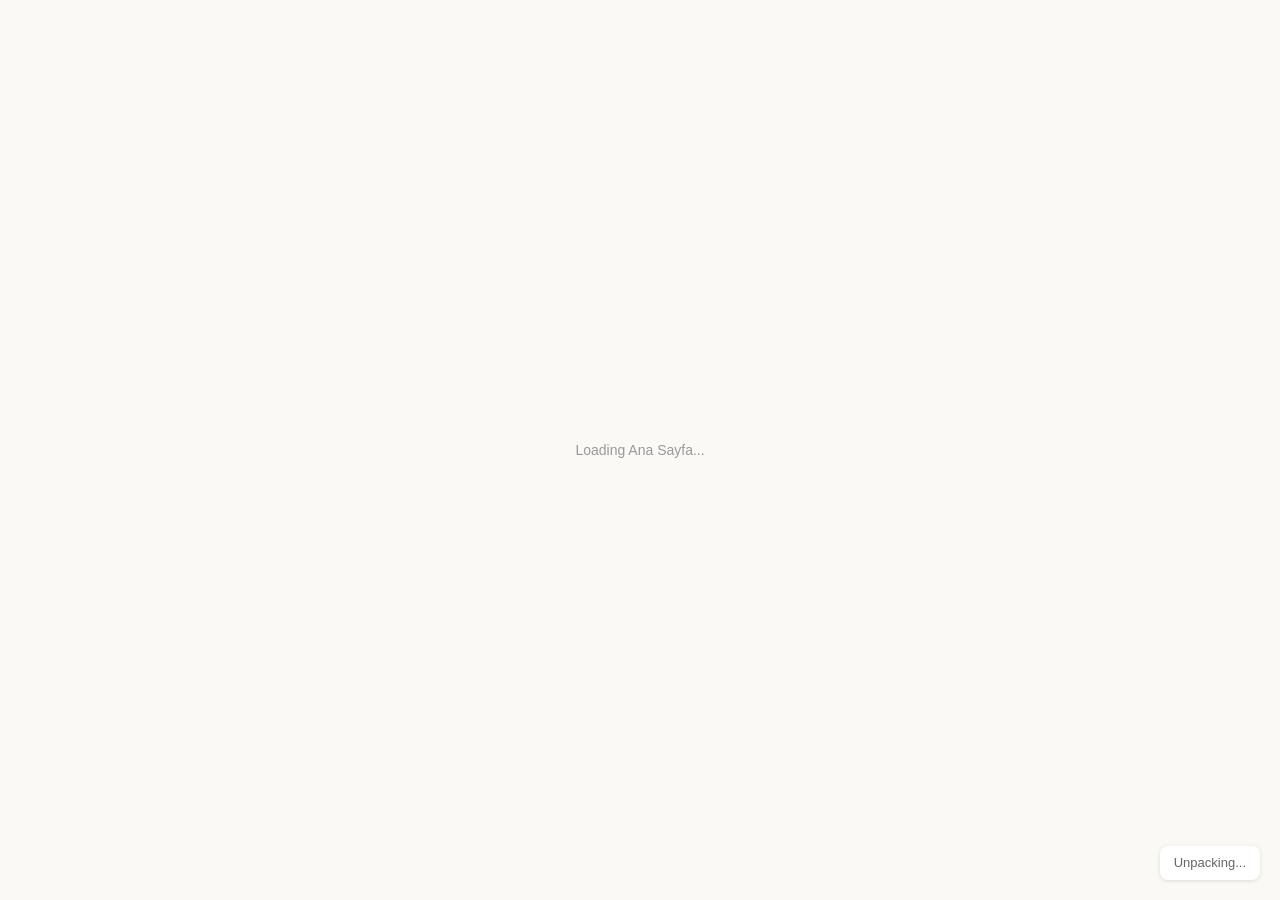
==== commit a90fe22e: "Add custom order enhancements and gallery management updates" ====
--- a/legacy-homepage.html
+++ b/legacy-homepage.html
@@ -1,585 +1,550 @@
-<!DOCTYPE html>
-<html>
-<head>
-  <meta charset="utf-8">
-<!--
-Some of the files packed into this page (the "__bundler/manifest" data in this file, unpacked by the page’s script when it opens) are font files downloaded unchanged from Google Fonts (fonts.gstatic.com) when the page was saved. Google Fonts serves each family in pieces, one file per range of characters, so these may not be complete families. Each family’s license follows and still applies to its files. If you pass this file on, keep this comment in it.
-
-Great Vibes
-
-Copyright 2015 The Great Vibes Pro Project Authors (https://github.com/googlefonts/great-vibes)
-
-This Font Software is licensed under the SIL Open Font License, Version 1.1.
-This license is copied below, and is also available with a FAQ at:
-https://openfontlicense.org
-
-
------------------------------------------------------------
-SIL OPEN FONT LICENSE Version 1.1 - 26 February 2007
------------------------------------------------------------
-
-PREAMBLE
-The goals of the Open Font License (OFL) are to stimulate worldwide
-development of collaborative font projects, to support the font creation
-efforts of academic and linguistic communities, and to provide a free and
-open framework in which fonts may be shared and improved in partnership
-with others.
-
-The OFL allows the licensed fonts to be used, studied, modified and
-redistributed freely as long as they are not sold by themselves. The
-fonts, including any derivative works, can be bundled, embedded,
-redistributed and/or sold with any software provided that any reserved
-names are not used by derivative works. The fonts and derivatives,
-however, cannot be released under any other type of license. The
-requirement for fonts to remain under this license does not apply
-to any document created using the fonts or their derivatives.
-
-DEFINITIONS
-"Font Software" refers to the set of files released by the Copyright
-Holder(s) under this license and clearly marked as such. This may
-include source files, build scripts and documentation.
-
-"Reserved Font Name" refers to any names specified as such after the
-copyright statement(s).
-
-"Original Version" refers to the collection of Font Software components as
-distributed by the Copyright Holder(s).
-
-"Modified Version" refers to any derivative made by adding to, deleting,
-or substituting -- in part or in whole -- any of the components of the
-Original Version, by changing formats or by porting the Font Software to a
-new environment.
-
-"Author" refers to any designer, engineer, programmer, technical
-writer or other person who contributed to the Font Software.
-
-PERMISSION & CONDITIONS
-Permission is hereby granted, free of charge, to any person obtaining
-a copy of the Font Software, to use, study, copy, merge, embed, modify,
-redistribute, and sell modified and unmodified copies of the Font
-Software, subject to the following conditions:
-
-1) Neither the Font Software nor any of its individual components,
-in Original or Modified Versions, may be sold by itself.
-
-2) Original or Modified Versions of the Font Software may be bundled,
-redistributed and/or sold with any software, provided that each copy
-contains the above copyright notice and this license. These can be
-included either as stand-alone text files, human-readable headers or
-in the appropriate machine-readable metadata fields within text or
-binary files as long as those fields can be easily viewed by the user.
-
-3) No Modified Version of the Font Software may use the Reserved Font
-Name(s) unless explicit written permission is granted by the corresponding
-Copyright Holder. This restriction only applies to the primary font name as
-presented to the users.
-
-4) The name(s) of the Copyright Holder(s) or the Author(s) of the Font
-Software shall not be used to promote, endorse or advertise any
-Modified Version, except to acknowledge the contribution(s) of the
-Copyright Holder(s) and the Author(s) or with their explicit written
-permission.
-
-5) The Font Software, modified or unmodified, in part or in whole,
-must be distributed entirely under this license, and must not be
-distributed under any other license. The requirement for fonts to
-remain under this license does not apply to any document created
-using the Font Software.
-
-TERMINATION
-This license becomes null and void if any of the above conditions are
-not met.
-
-DISCLAIMER
-THE FONT SOFTWARE IS PROVIDED "AS IS", WITHOUT WARRANTY OF ANY KIND,
-EXPRESS OR IMPLIED, INCLUDING BUT NOT LIMITED TO ANY WARRANTIES OF
-MERCHANTABILITY, FITNESS FOR A PARTICULAR PURPOSE AND NONINFRINGEMENT
-OF COPYRIGHT, PATENT, TRADEMARK, OR OTHER RIGHT. IN NO EVENT SHALL THE
-COPYRIGHT HOLDER BE LIABLE FOR ANY CLAIM, DAMAGES OR OTHER LIABILITY,
-INCLUDING ANY GENERAL, SPECIAL, INDIRECT, INCIDENTAL, OR CONSEQUENTIAL
-DAMAGES, WHETHER IN AN ACTION OF CONTRACT, TORT OR OTHERWISE, ARISING
-FROM, OUT OF THE USE OR INABILITY TO USE THE FONT SOFTWARE OR FROM
-OTHER DEALINGS IN THE FONT SOFTWARE.
-
-Nunito
-
-Copyright 2014 The Nunito Project Authors (https://github.com/googlefonts/nunito)
-
-This Font Software is licensed under the SIL Open Font License, Version 1.1.
-This license is copied below, and is also available with a FAQ at:
-http://scripts.sil.org/OFL
-
-
------------------------------------------------------------
-SIL OPEN FONT LICENSE Version 1.1 - 26 February 2007
------------------------------------------------------------
-
-PREAMBLE
-The goals of the Open Font License (OFL) are to stimulate worldwide
-development of collaborative font projects, to support the font creation
-efforts of academic and linguistic communities, and to provide a free and
-open framework in which fonts may be shared and improved in partnership
-with others.
-
-The OFL allows the licensed fonts to be used, studied, modified and
-redistributed freely as long as they are not sold by themselves. The
-fonts, including any derivative works, can be bundled, embedded,
-redistributed and/or sold with any software provided that any reserved
-names are not used by derivative works. The fonts and derivatives,
-however, cannot be released under any other type of license. The
-requirement for fonts to remain under this license does not apply
-to any document created using the fonts or their derivatives.
-
-DEFINITIONS
-"Font Software" refers to the set of files released by the Copyright
-Holder(s) under this license and clearly marked as such. This may
-include source files, build scripts and documentation.
-
-"Reserved Font Name" refers to any names specified as such after the
-copyright statement(s).
-
-"Original Version" refers to the collection of Font Software components as
-distributed by the Copyright Holder(s).
-
-"Modified Version" refers to any derivative made by adding to, deleting,
-or substituting -- in part or in whole -- any of the components of the
-Original Version, by changing formats or by porting the Font Software to a
-new environment.
-
-"Author" refers to any designer, engineer, programmer, technical
-writer or other person who contributed to the Font Software.
-
-PERMISSION & CONDITIONS
-Permission is hereby granted, free of charge, to any person obtaining
-a copy of the Font Software, to use, study, copy, merge, embed, modify,
-redistribute, and sell modified and unmodified copies of the Font
-Software, subject to the following conditions:
-
-1) Neither the Font Software nor any of its individual components,
-in Original or Modified Versions, may be sold by itself.
-
-2) Original or Modified Versions of the Font Software may be bundled,
-redistributed and/or sold with any software, provided that each copy
-contains the above copyright notice and this license. These can be
-included either as stand-alone text files, human-readable headers or
-in the appropriate machine-readable metadata fields within text or
-binary files as long as those fields can be easily viewed by the user.
-
-3) No Modified Version of the Font Software may use the Reserved Font
-Name(s) unless explicit written permission is granted by the corresponding
-Copyright Holder. This restriction only applies to the primary font name as
-presented to the users.
-
-4) The name(s) of the Copyright Holder(s) or the Author(s) of the Font
-Software shall not be used to promote, endorse or advertise any
-Modified Version, except to acknowledge the contribution(s) of the
-Copyright Holder(s) and the Author(s) or with their explicit written
-permission.
-
-5) The Font Software, modified or unmodified, in part or in whole,
-must be distributed entirely under this license, and must not be
-distributed under any other license. The requirement for fonts to
-remain under this license does not apply to any document created
-using the Font Software.
-
-TERMINATION
-This license becomes null and void if any of the above conditions are
-not met.
-
-DISCLAIMER
-THE FONT SOFTWARE IS PROVIDED "AS IS", WITHOUT WARRANTY OF ANY KIND,
-EXPRESS OR IMPLIED, INCLUDING BUT NOT LIMITED TO ANY WARRANTIES OF
-MERCHANTABILITY, FITNESS FOR A PARTICULAR PURPOSE AND NONINFRINGEMENT
-OF COPYRIGHT, PATENT, TRADEMARK, OR OTHER RIGHT. IN NO EVENT SHALL THE
-COPYRIGHT HOLDER BE LIABLE FOR ANY CLAIM, DAMAGES OR OTHER LIABILITY,
-INCLUDING ANY GENERAL, SPECIAL, INDIRECT, INCIDENTAL, OR CONSEQUENTIAL
-DAMAGES, WHETHER IN AN ACTION OF CONTRACT, TORT OR OTHERWISE, ARISING
-FROM, OUT OF THE USE OR INABILITY TO USE THE FONT SOFTWARE OR FROM
-OTHER DEALINGS IN THE FONT SOFTWARE.
-
--->
-  <title>Ana Sayfa</title>
-  <style>
-    * { margin: 0; padding: 0; box-sizing: border-box; }
-    body { background: #faf9f5; display: flex; align-items: center; justify-content: center; min-height: 100vh; font-family: -apple-system, BlinkMacSystemFont, sans-serif; }
-    #__bundler_loading { position: fixed; bottom: 20px; right: 20px; font: 13px/1.4 -apple-system, BlinkMacSystemFont, sans-serif; color: #666; background: #fff; padding: 8px 14px; border-radius: 8px; box-shadow: 0 1px 4px rgba(0,0,0,0.12); z-index: 10000; }
-    #__bundler_thumbnail { position: fixed; inset: 0; width: 100%; height: 100%; display: flex; align-items: center; justify-content: center; background: #faf9f5; z-index: 9999; }
-    #__bundler_thumbnail svg { width: 100%; height: 100%; object-fit: contain; }
-    #__bundler_placeholder { color: #999; font-size: 14px; }
-  </style>
-  <noscript>
-    <style>#__bundler_loading { display: none; }</style>
-    <div style="position:fixed;bottom:12px;left:12px;font:13px/1.4 -apple-system,BlinkMacSystemFont,sans-serif;color:#999;background:rgba(255,255,255,0.9);padding:6px 12px;border-radius:6px;box-shadow:0 1px 4px rgba(0,0,0,0.08);z-index:10000;">
-      This page requires JavaScript to display.
-    </div>
-  </noscript>
-</head>
-<body>
-  <div id="__bundler_placeholder">Loading Ana Sayfa...</div>
-  <div id="__bundler_loading">Unpacking...</div>
-
-  <script>
-    
-document.addEventListener('DOMContentLoaded', async function() {
-  const loading = document.getElementById('__bundler_loading');
-  function setStatus(msg) { if (loading) loading.textContent = msg; }
-
-  const FONT_MIME = /^(font[/]|application[/](x-)?font-|application[/]vnd\.ms-fontobject)/i;
-  const MIME_TOKEN = /^[\w.+-]+[/][\w.+-]+$/;
-  function toBase64(bytes) {
-    let bin = '';
-    for (let i = 0; i < bytes.length; i += 0x8000) {
-      bin += String.fromCharCode.apply(null, bytes.subarray(i, i + 0x8000));
-    }
-    return btoa(bin);
-  }
-
-  // Error sink persists across replaceWith since it's on window, not the DOM.
-  window.addEventListener('error', function(e) {
-    // Failed resource loads (CSP-blocked links, scripts, images) fire plain
-    // events at the element — warn only; real JS errors carry message/error.
-    if (!e.message && !e.error && e.target && e.target !== window) {
-      console.warn('[bundle] resource failed to load:',
-        e.target.tagName, String(e.target.src || e.target.href || ''));
-      return;
-    }
-    var p = document.body || document.documentElement;
-    var d = document.getElementById('__bundler_err') || p.appendChild(document.createElement('div'));
-    d.id = '__bundler_err';
-    d.style.cssText = 'position:fixed;bottom:12px;left:12px;right:12px;font:12px/1.4 ui-monospace,monospace;background:#2a1215;color:#ff8a80;padding:10px 14px;border-radius:8px;border:1px solid #5c2b2e;z-index:99999;white-space:pre-wrap;max-height:40vh;overflow:auto';
-    d.textContent = (d.textContent ? d.textContent + String.fromCharCode(10) : '') +
-      '[bundle] ' + (e.message || e.type) +
-      (e.filename ? ' (' + e.filename.slice(0, 60) + ':' + e.lineno + ')' : '');
-  }, true);
-
-  try {
-    const manifestEl = document.querySelector('script[type="__bundler/manifest"]');
-    const templateEl = document.querySelector('script[type="__bundler/template"]');
-    if (!manifestEl || !templateEl) {
-      setStatus('Error: missing bundle data');
-      console.error('[bundler] Missing script tags — manifestEl:', !!manifestEl, 'templateEl:', !!templateEl);
-      return;
-    }
-
-    const manifest = JSON.parse(manifestEl.textContent);
-    let template = JSON.parse(templateEl.textContent);
-
-    // Nested page bundles (iframe targets). Each ships ONCE, in the ROOT
-    // document's manifest; frame srcs carry an about:blank#<uuid> marker
-    // instead of a substitutable uuid. Every document mints the blobs for
-    // its OWN frames — from local text at the root, or text obtained from
-    // its DIRECT parent over the relay protocol below — so each frame
-    // navigation stays same-origin with its initiator and a deduped page
-    // loads at any depth on any host, including a file:// download's
-    // opaque origins (where a blob minted by one document cannot be
-    // navigated to by another).
-    const pageOrderEl = document.querySelector('script[type="__bundler/page_order"]');
-    const pageOrder = pageOrderEl ? JSON.parse(pageOrderEl.textContent) : [];
-    const pageSet = new Set(pageOrder);
-    const pageTexts = {};
-
-    // ── Nested-page text protocol (parent-chain relay) ──
-    // Page bundles ship once, in the ROOT document's manifest. Every
-    // document mints the blobs for its OWN frames, obtaining page text
-    // through a strict parent-chain relay: a document only ever SENDS to
-    // its direct parent (which, for every document the publisher's own
-    // runtime minted, is another publisher document) and only ACCEPTS
-    // text from that direct parent; requests from below are honored only
-    // for the document's own child frames, and the ROOT never sends
-    // upward at all. That last rule is load-bearing: the artifact host's
-    // frame-ancestors allows claude.ai (and friends) to frame an
-    // artifact, so window.top can be a FOREIGN document — a top-addressed
-    // protocol would hand page uuids to that ancestor and accept forged
-    // "page text" from it, minting attacker HTML as an artifact-origin
-    // blob document. The chain never touches the ancestor: requests stop
-    // at the root, replies are origin-addressed per hop (never '*' when
-    // an origin exists), and both directions are origin-gated (on https
-    // a foreign sender's origin can never equal this document's; in
-    // opaque contexts — file:// — everything serializes as 'null', where
-    // an embedded EXTERNAL frame still fails the gate by carrying its
-    // own real origin, and a sandboxed child of such a frame is excluded
-    // by the own-child-frames check plus uuid unguessability). Shape is
-    // deny-by-default: one request form, one reply form, no error
-    // replies.
-    // window.origin is the SERIALIZED SECURITY origin ('null' in opaque
-    // contexts such as a sandboxed preview iframe) — location.origin is
-    // computed from the URL and stays 'https://…' even when the document
-    // is sandboxed, which would misgate every opaque chain.
-    const OWN_TARGET = /^https?:[/][/]/.test(window.origin || '')
-      ? window.origin
-      : '*';
-    function trustedOrigin(e) {
-      if (e.origin === window.origin) return true; // https chains; opaque==opaque
-      // file:// trees: Chrome serializes the file document's origin as
-      // 'file://' while the blob: documents it mints serialize as 'null',
-      // so the two legitimate shapes can never string-match — accept the
-      // pair in both directions. https origins never serialize as either,
-      // and sender identity (own child frame / direct parent) is checked
-      // separately.
-      return (
-        (e.origin === 'null' &&
-          (window.origin === 'file://' ||
-            window.location.protocol === 'file:')) ||
-        (/^file:/.test(e.origin) && window.origin === 'null')
-      );
-    }
-    // Non-empty only in the root document (nested bundles ship an empty
-    // island), so it doubles as the root marker: the root answers from
-    // local text and treats a miss as authoritative — never relaying to
-    // its (possibly foreign) parent.
-    const isPageRoot = pageOrder.length > 0;
-    const blobUrls = {};
-    const resourceBlobs = {};
-    const UUID_SHAPE = /^[0-9a-f]{8}-[0-9a-f]{4}-[0-9a-f]{4}-[0-9a-f]{4}-[0-9a-f]{12}$/;
-    const pendingFrames = {}; // uuid -> [{el, frag}] awaiting text for own frames
-    const pendingRelays = {}; // uuid -> [childWindow] awaiting text to pass down
-    function mountPage(el, frag, text) {
-      const pageBlob = new Blob([text], { type: 'text/html' });
-      const u = URL.createObjectURL(pageBlob);
-      resourceBlobs[u] = pageBlob;
-      el.src = u + frag;
-    }
-    function deliverPage(uuid, text) {
-      const frames = pendingFrames[uuid];
-      delete pendingFrames[uuid];
-      if (frames) for (const f of frames) mountPage(f.el, f.frag, text);
-      const relays = pendingRelays[uuid];
-      delete pendingRelays[uuid];
-      if (relays) {
-        for (const cw of relays) {
-          try { cw.postMessage({ __bundler_page: uuid, __bundler_text: text }, OWN_TARGET); } catch (err) { /* gone */ }
-        }
-      }
-    }
-    function ownFrameWindows() {
-      const out = [];
-      for (const f of Array.from(document.querySelectorAll('iframe'))) {
-        try { if (f.contentWindow) out.push(f.contentWindow); } catch (err) { /* detached */ }
-      }
-      return out;
-    }
-    window.addEventListener('message', function (e) {
-      const d = e.data;
-      if (!d || typeof d !== 'object' || !e.source) return;
-      // Origin gate first; the structural checks below (own-child-frames
-      // for requests, direct-parent + solicited-uuid for replies, the
-      // root's never-relay rule) are what hold in fully opaque chains
-      // where origin strings can't discriminate — a sandboxed root's
-      // FOREIGN wrapper still fails all three even though both serialize
-      // as real-vs-'null' rather than matching.
-      if (!trustedOrigin(e)) return;
-      if (typeof d.__bundler_need === 'string' && UUID_SHAPE.test(d.__bundler_need)) {
-        // Requests are honored only for this document's own child frames.
-        if (ownFrameWindows().indexOf(e.source) < 0) return;
-        const uuid = d.__bundler_need;
-        const text = pageTexts[uuid];
-        if (typeof text === 'string') {
-          try { e.source.postMessage({ __bundler_page: uuid, __bundler_text: text }, OWN_TARGET); } catch (err) { /* gone */ }
-          return;
-        }
-        if (isPageRoot || window.parent === window) return; // authoritative miss
-        const waiting = pendingRelays[uuid];
-        if (waiting) {
-          if (waiting.indexOf(e.source) < 0) waiting.push(e.source);
-          return;
-        }
-        // Never-answered uuids would otherwise accumulate forever under a
-        // request spray; past the cap (far above any real page count) new
-        // relays are dropped rather than remembered.
-        if (Object.keys(pendingRelays).length >= 128) return;
-        pendingRelays[uuid] = [e.source];
-        window.parent.postMessage({ __bundler_need: uuid }, OWN_TARGET);
-      } else if (
-        typeof d.__bundler_page === 'string' &&
-        UUID_SHAPE.test(d.__bundler_page) &&
-        typeof d.__bundler_text === 'string'
-      ) {
-        // The shape test is load-bearing beyond tidiness: the solicited
-        // check below uses the in operator, which matches prototype keys
-        // ('__proto__', 'constructor') — an unshaped key would reach
-        // deliverPage and throw, painting the error banner.
-        // Text is accepted only from the direct parent — the document
-        // that minted this one.
-        if (e.source !== window.parent || window.parent === window) return;
-        if (!(d.__bundler_page in pendingFrames) && !(d.__bundler_page in pendingRelays)) return;
-        deliverPage(d.__bundler_page, d.__bundler_text);
-      }
-    });
-
-    const uuids = Object.keys(manifest);
-    setStatus('Unpacking ' + uuids.length + ' assets...');
-
-    await Promise.all(uuids.map(async (uuid) => {
-      const entry = manifest[uuid];
-      try {
-        const binaryStr = atob(entry.data);
-        const bytes = new Uint8Array(binaryStr.length);
-        for (let i = 0; i < binaryStr.length; i++) bytes[i] = binaryStr.charCodeAt(i);
-
-        let finalBytes = bytes;
-        if (entry.compressed) {
-          if (typeof DecompressionStream !== 'undefined') {
-            const ds = new DecompressionStream('gzip');
-            const writer = ds.writable.getWriter();
-            const reader = ds.readable.getReader();
-            writer.write(bytes);
-            writer.close();
-            const chunks = [];
-            let totalLen = 0;
-            while (true) {
-              const { done, value } = await reader.read();
-              if (done) break;
-              chunks.push(value);
-              totalLen += value.length;
-            }
-            finalBytes = new Uint8Array(totalLen);
-            let offset = 0;
-            for (const chunk of chunks) { finalBytes.set(chunk, offset); offset += chunk.length; }
-          } else {
-            console.warn('DecompressionStream not available, asset ' + uuid + ' may not render');
-          }
-        }
-
-        if (pageSet.has(uuid)) {
-          pageTexts[uuid] = new TextDecoder().decode(finalBytes);
-          return;
-        }
-        if (FONT_MIME.test(entry.mime) && MIME_TOKEN.test(entry.mime)) {
-          // Strict artifact hosts allow font-src data: but not blob:.
-          blobUrls[uuid] = 'data:' + entry.mime + ';base64,' +
-            (entry.compressed ? toBase64(finalBytes) : entry.data);
-        } else {
-          const blob = new Blob([finalBytes], { type: entry.mime });
-          blobUrls[uuid] = URL.createObjectURL(blob);
-          resourceBlobs[blobUrls[uuid]] = blob;
-        }
-      } catch (err) {
-        console.error('Failed to decode asset ' + uuid + ':', err);
-        const blob = new Blob([], { type: entry.mime });
-        blobUrls[uuid] = URL.createObjectURL(blob);
-        resourceBlobs[blobUrls[uuid]] = blob;
-      }
-    }));
-
-    const extResEl = document.querySelector('script[type="__bundler/ext_resources"]');
-    const extResources = extResEl ? JSON.parse(extResEl.textContent) : [];
-    const resourceMap = {};
-    for (const entry of extResources) {
-      if (blobUrls[entry.uuid]) resourceMap[entry.id] = blobUrls[entry.uuid];
-    }
-
-    // Artifact-host CSP (connect-src 'self') refuses fetch() of blob: URLs —
-    // consumers read these Blobs directly. Survives the swap like the error sink.
-    window.__resourceBlobs = resourceBlobs;
-
-    setStatus('Rendering...');
-    // Page uuids have no blob here — they ride inside about:blank#<uuid>
-    // frame markers the pass below resolves after the swap.
-    for (const uuid of uuids) {
-      if (pageSet.has(uuid)) continue;
-      template = template.split(uuid).join(blobUrls[uuid]);
-    }
-
-    // Strip integrity + crossorigin — blob URLs from a file:// document inherit
-    // a null origin, so crossorigin forces a CORS fetch that SRI then rejects.
-    // The manifest bytes are ours; SRI protects against CDN compromise, not this.
-    // appifacts: only on tags now pointing at OUR blob: URLs. A reference the
-    // bundler left live-fetched (an absolute x-import, a runtime dependency it
-    // could not embed, an authored external script) keeps the pin it was
-    // written with: that fetch is exactly what SRI protects. (A crossorigin
-    // on a parent whose child carries the blob — <video crossorigin><source>
-    // — is left alone too; the attribute is then the author's to drop.)
-    template = template.replace(/<[a-z][^>]*>/gi, (tag) => /\s(?:src|href|srcset|poster|data|xlink:href)="blob:/i.test(tag) ? tag.replace(/\s+integrity="[^"]*"/gi, '').replace(/\s+crossorigin="[^"]*"/gi, '') : tag);
-
-    const resourceScript = '<script>window.__resources = ' +
-      JSON.stringify(resourceMap).replace(/<\//g, '<\\/') +
-      ';</' + 'script>';
-    // Inject after <head> so the DOCTYPE stays first; prepending the script
-    // would push the parser into quirks mode. DOMParser always emits a <head>
-    // (synthesizing one if the source HTML omitted it) but may carry
-    // attributes through, so match the full opening tag. slice() rather than
-    // replace() keeps us clear of $-pattern substitution in resourceScript.
-    const headOpen = template.match(/<head[^>]*>/i);
-    if (headOpen) {
-      const i = headOpen.index + headOpen[0].length;
-      template = template.slice(0, i) + resourceScript + template.slice(i);
-    }
-
-    // Parse the template and swap the root element. Scripts inserted via
-    // DOMParser/replaceWith are inert per spec — re-create each with
-    // createElement so they execute, awaiting onload for src scripts to
-    // preserve ordering (React before ReactDOM before Babel before text/babel).
-    const doc = new DOMParser().parseFromString(template, 'text/html');
-    document.documentElement.replaceWith(doc.documentElement);
-
-    // Resolve page-frame markers: mint this document's own blob for each
-    // framed page — from local text when this is the root, otherwise by
-    // asking the direct parent over the relay protocol above. An
-    // unanswered request leaves the frame on about:blank, the same
-    // degraded state as a refused embed.
-    {
-      const MARKER = /^about:blank#([0-9a-f]{8}-[0-9a-f]{4}-[0-9a-f]{4}-[0-9a-f]{4}-[0-9a-f]{12})(#.*)?$/;
-      const needed = [];
-      for (const el of Array.from(document.querySelectorAll('iframe'))) {
-        const m = MARKER.exec(el.getAttribute('src') || '');
-        if (!m) continue;
-        const text = pageTexts[m[1]];
-        if (typeof text === 'string') {
-          mountPage(el, m[2] || '', text);
-        } else if (window.parent !== window && !isPageRoot) {
-          const had = pendingFrames[m[1]];
-          (pendingFrames[m[1]] = had || []).push({ el: el, frag: m[2] || '' });
-          if (!had) needed.push(m[1]);
-        }
-      }
-      for (const uuid of needed) {
-        window.parent.postMessage({ __bundler_need: uuid }, OWN_TARGET);
-      }
-    }
-
-    const dead = Array.from(document.scripts);
-    for (const old of dead) {
-      const s = document.createElement('script');
-      for (const a of old.attributes) s.setAttribute(a.name, a.value);
-      s.textContent = old.textContent;
-      // text/babel scripts with a src: read and inline. transformScriptTags
-      // does XHR against the src, but blob:null/ from a file:// origin is
-      // silently dropped. Inlining makes it a plain inline babel script,
-      // which transformScriptTags handles unconditionally.
-      if ((s.type === 'text/babel' || s.type === 'text/jsx') && s.src) {
-        const pre = resourceBlobs[s.src.split('#')[0]];
-        s.textContent = pre ? await pre.text() : await (await fetch(s.src)).text();
-        s.removeAttribute('src');
-      }
-      const p = s.src ? new Promise(function(r) { s.onload = s.onerror = r; }) : null;
-      old.replaceWith(s);
-      if (p) await p;
-    }
-    // Babel standalone auto-transforms type=text/babel on DOMContentLoaded,
-    // which fired before we swapped the document. Trigger manually if present.
-    if (window.Babel && typeof window.Babel.transformScriptTags === 'function') {
-      window.Babel.transformScriptTags();
-    }
-  } catch (err) {
-    setStatus('Error unpacking: ' + err.message);
-    console.error('Bundle unpack error:', err);
-  }
-});
-
-  </script>
-
-  <script type="__bundler/manifest">
-{"9ed3e248-8850-4555-afe6-fad73b9c22c9":{"mime":"text/javascript","compressed":true,"data":"H4sIAAAAAAAACqV9a3fbNtLw9+dXUNysQlgQLTmXtpRhbuq4bdo4SeOkl5VVhyIhiTFFqgQkW5X4398zuBGU5F72PT2NRQAEgcFgMHccHzvfXry5eP/iw8VLZ1IWcyeJu+Uy5+mcHrMyPj7yOXO6TlI4ecEdmqTcd97T8TLNEucu5TPn03iZO+LZ5+yT4zFKHT6jziKKb6Mpdd5fvHh5eeFMilIUs2JZxrRb5NnaKWmcLijy/89dMuowXqYxdweeh8jZZhWVziUnb8efacz9hE7SnL4riwUt+Rp/4MTjOMcUkbPcSXOHh5dclGxovpzTMhpnNGj1cFzkk3S6NM93Zcr171WULWlAKxTwYT4iFH+oO/0AvfH1ghYTJ28Rl63n4yJzw7zjugE0GUyWeczTIndee2gTFznjDid3aZ4Ud/57GsV8kE68Fkd8VhZ3Tk7vnIuyLErPreEbOHZ7J2UCxNEqSjMYo7Om3EWDkvJlmTu8qr/IH/jky7eX//SrL99e/uWHYSleEM/[base64]/52NjpC4dmxT+9p7PE/n3kWMf4qT+j924nnnh5DL2cSWJQQ0u1vt/QUhprQ+wM9FIT7LEtj6qk2nXzYG/kZzad8hinCjABSvHx7+S4qGS095C/gxzdlMb/iZZpPPY5dmPbxjM8zF/3TlUgNbCJYCfa/rEQB8GftNnsA/vY3avh/DeCX2K86lK3hG+YFeKgGGeVOPuDlepOT76/evpEw8Diq4ojHs81fvF+J9dtuLfpQCDLlbrcvyjJa+ykTf70c/eVY9MrnuCDUf6Qq223VeV1EzFfCulD2WJJNNZgUpSc7Y04xcRThvKVr5lGE2LA3ahHiPnLbba8cshGhQzYysJfDs98pkcKasGwOu7Bg/k7gvAAnESukgJrQuEjox/evzov5osiBRuQauJX8pJf7bJGl3HOPXeQvioWHtlv3fVFwF/klXWRRTL3jaz+Jr31AxUdb+Td8dIxd17QVxOklJ5/+z3Ecx2dxV7w5K7KElptxFN9Oy2KZJ0FcZEXZnaf3Xpo7rJyOcbwsS5rzc6hwvvw35mWUs0UEZWggunOccVEmtAz6i3uHFVmaOH/RzbPen/XTLaMkXbLgZHE/GBf3XZb+kebTQFWOi/tBsaLlJCvuglmaJDSvxOv/uaXrSRnNKXNY3GWzNKeb3r+tyXUXBUthQYJ+r/dvGEQFPw62UPWyZwAowAx2Mi9pNE/z6S4Q8Z+3THNOywX8mqeMpfl0Yz5V0izi6YoaIPzt1Xj2p1AULwdWg78/mSAY00lR0n86Kf0e0HegRsHjx3pQZrrRmBXZktNBmjPKg95gUYh+unRFc86CvMgPgSJLcxqV3SngBmyUr3oJneJyOo68k/4XuN//Cn/5Be4h5+TZv1Xx0y/wyckzfNLvY/+rZ8h58sW/D73w/Mm/0f4HAeto8BQQBZBkEOXpPBIT0Mjl9P2nzKERo06aT9I85fQfQDjns248S7PEyztfASXaaYD+5zU42PNeM9P/pp7ZA6D/ZzShOkRiuhT4q80iShIY4tPFvfPl4n4wKXIe9PuL++O+/9RZpt15kRdsEcUUm196QBKd/2IsX+wSlruiTLrjkka3gfi3CwX1EPe3ZZKyRRatgzQHjOuOsyK+HdylCZ8FJ3Q+mNF0OuNBn853iZAe54qWPI2jrBtl6TQP4GzujgvOi/nAgqnEw2fPsP7ff4IGe2RUtOph+M9/9o+p5B4B0B0sGS27TDArYs0PwWOZl5QV2YomG1il7iSap9k6eGCNRBOxY/wvn9H5P1qzBw+Dv42B/d0emhB6srg3VEghYM95srivpz0rGBd/I6YxdZc6142zYprGu80MVePFIgDUzuiEix9/dAWHGZz0n37x9Msnz59+MZhH912JUs978Wx3bM8X906/B6taA+Bf416vd9JTS/qvyWSi9s7J39o7TXg8XdwP7mYpp13RKFiUtHtXRotDlFhO+/jIuUxhwsx59/7Vmw83X7+4unj96s3FzfnVFQiW0WLBju/o2ElofNtlPJrSLr1fFCUHufh6edLrP3VuKV0444LP1KjgRbbOYwckrsySqJ2STqM0Z04kJWaHcbrwnaNjec7PaZJGzqJMc+5sVF//WYAQvXHmUTlN88Dp+c/[base64]/JkTF85ZPC6S9UZTejj8FVb1KoMa+seZxgu7feXWQv4roXCR3D8lub+I+CyP5lSIASAhWcx7+Og49Tll3PuDgzSCQEygQhT9+P61x/1xxEBc2G6lNKC6akoMIG1QVAsffwjhA3pS9Qekjh2RzuGW8PJRTIAkRbwELYaW3Sl5C9KKmAI9KGK/9hAuySvu5TgrYrEIaMD9eVTefkN5PKOJVyLMfUY5yChvojmVBVFSLLgQvBOvBGlcaWJubuBIAr0Y224n0IWnO/ZnJZ0gn89o7t2Qsxu/uA1vhFzsocB16xo1+iW5CTn3bpAQ2gbL0NdidbvN/eUiiTj9js8zr8RLU4Uq5AswSdVbhdRUGckP625wSvIdHZCbpCupp0j9NCGuQiMXMy3N/ZzymZci3KK+kiU1yG/2e2N8nVEXDW5sHQD5zHHuz2iU+NFiQfPkXHCDN6iS/USEg7rh5TmAe0K4X9Jpyni5hlKvtDRUmdagDfHNiBT+ktEr2HVeDw3E08VkQmMu4SE7Twg83HhTcjbt9I16bOKz5Zj5UZJ4CcKivSpKaEY59RJUVXg40jBdyq9d0nnR7L0hwk/hCJn4Qiy/pDzabjeVhtacWBWhP5yOQtCPRsuMD+YtQoDmO71220uG0xGZI719kgoPrTeN8O+88CK88X1/iX3fly3ermhZpgng46aqNHxjAqpH/Vqs1gxwPLQfvBQk+DyhpffCyxAKYvsRpwiXQmynnBz/NnzR/W/U/ePm0Uj96nW/unk0OjrG30J1N7xOOt61f510UPjouF7Bd5L66D2rlFc58nmZzr3m9hXas2FvRAhxPbfdpkOqlBvdvihEbrv9jaBMmtR4HFOlSevjbh8hs/u/hnbQY6G/XhK7eQ8XSj0H2ja7RpV3Cr9YqO8jNGB3Kew8KESbOGLUhREFaiAlIYQNRHHLLm6Z4mZjNlCoYLVkQmOlAdBy1SRbjUkio2N0ebmkplHPFE+ijNXlfVMOhMZtEEqogdEuc6m3T0z1t1weAxSFb5bzMS09igK9GGfkpN3W43zsPt5u9Zgfu2h/1aAybCxS8DOQdPuM+MZSUPXE/[base64]/FaUT5zj4GIBaEh/4QFn+ES4EEGp4A5kF5mutnWNJ8WIrR+a7uHg41ObGy00f1l7bbA+XHv10nnWM5CqZHUZAi9IdMjqBD+h1WD6Iyq6E+PHQlHjDSxykpO305zNQMs91mZ72BWJV8mOp3mLXqungE+Me6Xcwk/glef5B2OrC9WQvK1Aj1cSiIZD0rnCKkRh8B8NJOX45XvaYWpxDU+WfisrgbR3OadV38iAtu7Ypyz42caDwunbEzTlJnnBTOuHTilFMH2C8noZmTTHKHzp3UAVnndpyA9HLr/O4wh0XzhcPmUZY5bBHlwuh3K2x/RT512HLssOXCWTowgrtx6WolseMihHNONkq6h7GV0Z0S9l0srXq6VDy5mAO/[base64]/VxlMc0sxqciwKrhZ6rqtez1bVyvrpSznhacNP9AvYVNPm24OYTohBaZgU70PR1wQ605cUynjEeleKLH+DpCp5MHc0TU3ORJ6ZcQ1BUaPiJmnr2oq6ee1JGU/Opl2U0NV+CGvUhKFffkaVqKWS5WgeoMYsANWYFoEYDFyo0ZI1SxAzghS4xozBt1FBMCzUeU2/UNY1Wr3SpgIRRrWgAmgLorcI/cfLJC4Phb2fu49HWHf7mjo7c7ePhb49HR4/R0Sf8gyTV7+n04n7huafefVeqZbZJrH4hz+38xDsuOj5zsTtNXYRL2S25vmZHulPxoHreEi9swfPQfTxC2+FvZ2QEX/tv82veaavb7YZnW/g7vL5m19dXo6Ow222FZ2jrnXrSVL8VgvUWNnlU0mjLU55R5IUEXjk+GyG3U/KOe4a8uo/T6+vj6+snViPh0nCGtqfDqPvHi+5/R8PfZM3Rfk96nt9zckwac6yn6F0z5EFfo85QdGdEwdERDO6aHRF0PK2lv18azhaUnFFjM/6eY6/AJWaInAGjJMXhsAjKzs8dVpuWxYeOpzglZ27X7aQ+L14Xd7DVGPUQqv1fzCv/5dijWPSNU0TOCiNshzQow9wrUScNchAja972V6mlInU3P3Ds5ZjiApEz99Tt0E7Rcc9Oj+GXe+YibDc+Pp3RbE65d822Z+h4mmL3FBRzovBRf6/19bGsumZHZ7L1sWku+xagq1UNwxzTUe0vYPEjyO65iWrHIXI7ecdVqw2LrVbZfdR3O/[base64]/5bdOdy4hG7Oh6c73xhtfs+mrUCdF1dV1ds6NHUmCyBbphf2SkC3L2zitAShcLmeZxtkwo89zNpp4xeEJJOBzvf+J4iqzOqOSb1YZv90PovURh6LpBifzPRZp7rqunBSo3Cyk5tbFS4Ad8v1yCthNkYihalAUvwB/HDVv94Pg3Lwy6XUX5QFvVHXW2EvckzeqOjtAjg4JS1UXJ8W/C98n4cnS9mLFtxHmJup7fQbZyK6cN8kaN55hem3Bzm+ZJAHAVTlFBPjwZVdKlCL5XUCM1DJXPlouVUhW7WZrfutidUx652AXdu4vdVAzLxa7+S+djmrhYex1hV1gYMhf8w6Te2MWuFJ+EdQG6EhKWK49dqGaU18/zQp61brRYZKJCQkL8zAv9vfv5wh1ZutrSWqNWQf1ZxDy+sxet/WW39lrHv+2sTL0w222TjBQ5kBGx4qyMkyLW6y/Bph7iLGJMP6SJ+WXKlIcIeMoKKVQV39K1/lnSiWkMCuyS5vo5ASmlLJYsWzPKhUOiAO3uWLX/[base64]/tzNM+wa75dX5dwiEmbEX7qvFWT7js6XNGW+QobGm+YMHxcRJbqw+0wk/zFYjywlIHpDEuspoeEyLeDLT+UXbjbre5Vk3OozTjhWnAQfJAYasXtPJ2u5C7gEeB225Lkhmk82hKr4+9sMVWU6QtidTyEmQdOcOmta/Vt6x9S2q5KgpuQHlvig0OmOHaCsgDoGoaAf8QNiVlCTCMoG5aCFVlKWBb2j6mdMcg+QdYCT2KhSes+LfSaspUmKzqdukf9OxZ/6Td/sOPMxqVHsL6bYYw0+d2KnwtYR/+IZbzMlrUeyLVHFSr6ajK0YFJ5mQ42mNP5NvUeL/Sh71f6a6+eMODAq/AR5sO1OtFCwwIYAlwt9uWtAn4KftGeJ15Bdpu9UKVxLQM9xqWKNDNWvV6gkp3sWQzgLqenvZqzX1WlNzzJB9Ofd4tfC6tpjXSTHa31rAnlPT5KaE+N5TCX9Xu18ParCCbnpGiblr4K4kZyiowKC0zBOjpy05/5PNTkg9Q2ekYOywfliOcElkvjaxAVljdc2oGEREv70LNMbQSvzQWzanH/BVO/RVewE/w8cMRwpFEmJiTTZoHQ//pCe7hPu6PMCg2htJN60t4TvO3UCJbqDLoJRj6J8+w38fwpz/CLhR209xt9CZLiyV3G53qxqrG7rzCCbBO8XKcxt0x/SOl5bV3zY68bji8TvxRB12zI/zPC67Ro+O03hcLtdBybc027qkV7OuCvkU5eI1pYC1RJ7h056ztYcbBWwlYs4i9vcu9mGOOwpgP+SiQpENYzfRrkaAJtdEx0SygNsTsGCAfecqcVgz7I2F4NM8nIzDXWw2eQIOobvB0JHobCrEWRyMfdK9rb2eLIWtopinOD4kLj2ye+rQX9gJ+1g/7gcV3Qyci1gYXI1zWppknRxyn5MmRR7scdRmOSL/[base64]/lDXvdr6LuZLR5Um3N76fW7+fW7y8r8eq35PjBj9iamTn11MISKmV1tVtq8m2CG/K6zAjqHS/vcnRUc186LAWQumbhUpJxuSVKQGb9wKQHSrsdIeMQkw5PRk1xASck2iuEF5eEkGS7bS2321aie5iS3/XmSWF3YfUQiYda1zHh3hR1vOV2m5hdUZz2Qx7k6kyfkGU96Mw8yEFP2u1MQ2FGvQmIdhn8QzVmxaRUsve3CN8QZh7g9bjdvmm3Y3WYEEJutIuBAUSp2M5vAQDMPIiJ1+8lxi65VJTAm+I5ImdTqBzOR0iyUVPiumbbzElvMD/VvQzm0p4+7ZDlcD7C89N4ZzBXJIaKFbmBP2Ph6NG7TpRsdoW222bJCg2mHTIOAZ5XwSqYcM8sypVZkRUsh4H9tNpdBYOkv6tAv80u1llHP7eomMI7saGFoOHxoz59io7hn/qdGdX9GroNveAS/uaAwBNyZnXyyJscnzx7ho7gH58X6jP95+AClwgtt3eC3Z5wuCrqJXq63ZbWU/g0eCIIWUTcf9VrMgEe4zQdTDodFHUI8373iuFkFIbglV2aX7RWdUb1VBJr+p5mUU7J09Dop5T4A7rXDkWBUQv5/vEUheFwZOoF5/sqhyOt/9yW1b/bBdcQrNLD0UAazFt9hfipLouIYE8NT7oBL8FgokI5s6qYDCEW0Y90wBkbCRo0ERJc3IXm7nY70UIGiNB8kbk1n6r8KNykmLuWexr1JggvSetmu73xQfWiVInudltSrxBcXxFHGfj6jUBANk9ocNNuL9ttr/leyKl3I1ytUMDMT9Rup5Jjlfod+Y7U8MgmeEo52FfeehmqkDhEYjIRBMAWyn9G7bYXk49QKhR8PxuHI4RjIZelyrHdRZuICJZfQKDa7UqqP0C435SKm/YXjC6T4hxUIeYLzxHOpJuU6SdvaUjGlp6vCx4pLQlmbSEBz4bmV6MyjYSyId7XRrgImfkhZPwk4lo/g2L1C5bAbbaYFKWoB8XKN0Vp1e6pg1BMvuPDeLTdwmMnloeGpZzu6Nk/[base64]/R6SDLOuVMQOkQ+UJPCl0ylHoTVCGP+krRigyn+LkuxOK09bwUR4icldJEMMEZImcTLwWnVhwBuTLwY/7NTZTnBTgBJ8SaMmY18D5L2MlX5ElTD2ykj7sxFbIb8mV4gjghJWpYR9+4Fjj5Htg+XPwiYab5wTVVqsq6besAiA+HlIvAYh5NgQLtsLy21o7FXaCM4Z0cfqAL04kbruwyQ7PDq52m0szohuCjLYyWVNUZ+7cbXqh33sq/girMjI9TvemmOz6BHg/[base64]/mApKcounLd/+2N1EJ9bYXezcYQBX3y14zpV5aLAm3KvPFTn5CDWOLoDHcQlXdRp4kTMofMFX7tSH4sCgHbKhPuapo8TtKvsnMDg99clqvAEBQBg6MtoTSeEuOOiyGiUuxIh/s7M3UqTyQlClY2odztk/a3HdxIvZCnjImzeBfvHbm3ERB348rm4JIZj320nuEY7/FVEP4l3ey7u94DqSioJ2soHh6AxOsKSJm8kH0u9qA5KaEA3hu092cPNmJRnvVA2KQXBzTyliA+Go8CL9ZE85d4EP5YkzoFxEPdxJ+08dk3yk9yJoBvHe9xRaxR3wMMax2QICrNDi5tVOJY77gYvG7Ecvu9HeFiMghv8SHpAL6s63GK/p2WFmexJydpegid4juQy1+u8+st1FqLQwwu9t4CrKAMnJFJIUIVvvUJqwc1K6sVKcYQnerEyQr2agGSkDjsp2+1od6HabS8jpZcihLOD22Ri5h/jG0TOYvG1G4SURr6GwMWetas5QSHiCRtlszzWMWEKA4ERBI+4vVfxgRrrZSvRyoHMJlqexOVevY5oOtC9rtJa0NKsRanWosGCpxbLXREQoq0DFrbeZGflMiyhajRBAuY3+ObG4t1vbvgie5UEBRQXjF/BoAIWzrnHRBSPYiUtZjXBU2BW0zoyaeplgk9J5Kn/TiZ62cwNUzyvmeJ2WzGtEWPpNPeWeG7JIsthMiJzrcGZGKWUt/S10ZxMJMokeIrIWSKmOUVir+a+WTJgB5b2Hrr6yz1k3u2Cx3Z3mhXjKOsKV+R6Z/3Ja4fwT+OlexA54DuuMHb9k6GAi8sempXxoc8r7FADYKRUJ2JYHjZJg7WJaTGCDVlt1ApcF0dkTM6Or33vM7vfcnaPvOtw+6/tI2OcHaPQ/czu3cD9zFwRivdnmyX73zdLTDKzWTK1WW7IpKWOW3UANPfPst4/ido/9/b2mRNucEyHJvW221YLzC/NjETaph7KDQdwuyLlDk8IG4IZBG5dSf3p2JJybkHKYWhMcj8rouTintMyjzIv8m4RvsVjHYC3It4Y39Y7+Y6MocWC3En+AhBCcQh3hjgvdoYDjRb6NIL+8F3d44KsPIrHCM/[base64]/JfbipAglNmeDqEvSnNa0+x2+AVi+FyHkuHZU0udpumwWQDUyuqQjs0PWSSO04Hb4kb7yxQPGXFhPgXZJWD+Hz5jHw0hwDLx8+Bt7jl9Yx8H54PiIvQZl42W7fAl8Barsri7eo1/p/A67gLw7C9xwF5/oAmtcH0Pv6AJrLA+gcv0Hk7FzspTdwANm9vPDW+D1CgfxrnUP3O8JlnBU5BZnea/VsFUgJxGEnEPtFlnnukYuQdCKwFN4m+K3cI512M4hYy4V6upZBjc5DKXiePfmyb6wJ4LFQnuoIzEHZ6aCCeMXp6TPUKTrUj2dReV4k9AV4rWx7xk9JvdBxfbfjFWdnZz3L0vHkuVQA3NZqQeWt6Ii97mg/dadYSH9NcFdXQUCwkVcRc6TjorNKE1o40TJJi2Zw0AtK3CAvuOd2QGfziI+UUygGmR+5+IaT4+6mh08qHYxsxyJ3R0fHa3wOXgheGIzpLFqlRbntzos/uuM0h8wmwkA65uR46EiHq+vJyPLmfGO5HrkupqSHC9LDpdLfSgePRhAjPWUyIrCU70WEyorolLXbYxVEy4cQxI2iTkeohoaRiBI8Bp3zMFLxnkfGigGHrHEiPjp2cdQ5AekmO+2FLMg6J4O8Y7IHUhwjTElcb8SStPr4xspPSCKjTbjhdmrDCVISQtSZ7EZnDtBG/M2a88hgHpmeRyYy1R2LkNSs0xdPR66ynutjf2cyWecEDTISi8nEnZNK9SRiqQ0MYvIj92BQqDnZCHW8cypHE6MQWgQCAM0pGGBUlTZM6bDdVIcspypeWa+bDvgUKwdr1CIkhUUjesGur93wJOjvjKjTl9/vNywqab3CdG+Fo12gUFjhCYkEUKLdFZ7AByb73V9fu2jTaCn6oR1yYjWW0clqvhv9YwhBwJ0gleHJqrDSP0ZuWBBh/5xH9+CkDjHbombgStc/ODpKcXTkHZJi2ukc8C95T209LOjZBe+jKD1XmkG1yQeupSa53GH9VU+WN7lQmhXbbeHf3CTxOYMIEhN+XBfW7gmFLygVJNYUh0FKzoYpLoGf1elqhcbQSxFkXPBjxj7Qe054KMhCYBnRU6KtuoO023VEVLBe2XKYCjxrNXp+V6ZFmfK1F+2FZk/IgTFEaDBpt0vQw+sK0MEg/FCv0FgeI3V7VNVcBTgBCdY12u0WdJDWYfdBQd6yjeg6NwTjeMB9lfqKWEu95tqbRG4oJTl5tddFKYQm4RxJcrC2qbQbyhaC/FzkSvGFXkRlZfEoKDwgyEdloriTCuifaXTbcJd8Ta1Mu9qZUuevVCE8xgcLLJqSCYd8RG4Adt4AFMoSIWmNkGCaQOTskoqIFxX139APglukgY/[base64]/BPbfkVtviQbjOijBoMZdbY5st70rcofvCOPeHULYE+2lXnC7HdvWadRu39lc+x1pVEO4C0x2PhyPyF2V1jzw3DcSGxlaD2CESEfa8vW11HDrIBzgxgZakB0Kchbt+AWBBGy8zSHwHOJLwgNlHgp6AmS3OyBz7oTFEBl5dkm9O196TXhL6TjZWuxSyxmZUG+BpSBz1/DUQCtpFb+TLhr4drv1bslckv1aryWfLZMv6IBVaRVsKqxbgEQ/lJ3tG6hlefBRf21EZsKvQM1mTSKqqvAMDdZave3NVY8jskaVSPdyU4P0iqhmfz1o24ysaqUbz4KjYDWY+yWdkBvvCo+l+zTCosj4XL3wKJ4DEii9uNRWjMU+uAVttiC37yjp9/CKkye9Hn5JpbFebfgVD+vEIyve7QP5FPK5G1jmwc97rlaaPMtjQmmwLRciT5nEwLa/yWvldWW1mhCQELQoUshDg3kIjcyQ3imAxOTM28wpY9GUBi+pF4OmHmfS11/[base64]/uTdRrPKaD5epsklWLQ8tGkUqpbcLv45zbKPkO5ANpf2w5+ijHkamJuqqmrIf7RjDQHHvlE1nvvyXEzDxa7UbEDgmC4RafpdzDuf/k+jgfapNXnumsmW2m1TgbZbUz74hLxX+BV+3YiX+7Z2RDCuKWY/GK91QRC4cWkoyRlkoKrD14RC3Gqa/0lT4eiutnuLGL/G+ts7qg8qUzOVIDlBVp0DeZcAIX/AV8rtJ56VxZyGm1qpyK0TSkfIySO7KxvDoV4Fh9+wlvC/1gr+EL7wfsAcFDtS1XMlfD25r4iCnYXKk46KvNY+5djYxwKqNFGFTvEG/vUj4uXbrQtZF/Hz3uLeRVbgGbiDhh4PufBZECxKEdjhYXpMm6Zi1dKPuR2Phq5IKK4HIjkbqWTdyDSu2jqAVRJImZVfxgljoYwJeIXT8L/ew1+SGWVdrIllWkk9vQ0gupu8f1AHp5tQYJi5ppHzNP9ZjFA7WuB5mn8nBymvbpCDtFJyqRODqByH5uB47aHBD5KaOfSe0zxhTuGbLdSgcGjDlgtawo0XUTkVvg2spmjFZOIeJiaC9BSTCQFaa8hdjSoHaM0EbSa6QYuQ/bcggZfqNvQ9RUYf/gZ6iHLZnSgqZiiYYyO36dMm2fUcKksmlt5kKpuMJ7IfCvj+NYQzDeLMPimUabYuYMtx4zmnNGEa4C5u9RuNLXXxbt2uOnm3fhKlGU0UMZZReruVHxktpYr7gQY/[base64]/iW2Huq2xgmC+Bi3i23b4S4Z6iL7GKgiW90SBZaizxkFldC7kkx9ooN3jVqDOYQ2S0qJj0cnfKy4PfePAD+2NstvyJas1LY+1XtNwfVgOY4FLnLQ+s69Ks63J3XZcaQDUUXx2CYlU3Umyd+DaONWWUVWq/gLvmTqHwAwVhpYKFtbqWq7qRkwgy21EiNo4SNw1HCZE8NaksOq3P4qTaZVQbiLM7KLzULsZZQ0mWQVLfbHBwYjfw8aXar2Z/JyCiAJlI/JubVadfIRzDREsaF3mcKhbTsw0EuysM9gG1wxsjtSi2EKiF0/vNdtuCMCRCyKvtFkr2URA29IqWu3U/0bLdBlb0L/DQYCxCil9Qg7XJP2puQ//wuffwzqn2yF6Md8FeE2j7y6TVqw6f//t7x6QNrsk2Gjw08rorNexsd9i7xFAR8Uy6GNddLv5ivzchaV62jhGRGnRvOnyho9cGhyHT//uT2yPgMapkgMOfdGEm/GedPMACCc/qwyuk1cn1IuH/f6Q7uHqG9aKNYQz+dHdqdwm342V+g5fZYe67Io+I1GZm/mf2YLvPTMoBN2S3w2+ozVfWNNE4dCxJs14Tx+32RqjDbjTBfajZpqp0XwmxJIpYSSVLJb3pUK7AgsaORrXxCUGwKzwlO1kPoI3KgIhC+ymQ6slp7Tpjw71WrYG6aKp0Q1NjfGu0tTk5bXkGP5P+VyeOi/YENjhFLHeYuCOWx9zf4Vb4hfcNVvKkNXtzQB1cIiVhunFaxssMcrQIlxg4ncfgYXpgm6N/PrI9KdC6UaSW//b4g90vYymTB61ehf5/ZrvbbyW1v6qf3VMQtzKLiJlpJ//TCCqj6Z4foLX2IS7p8Vyp/+d4RTJZI/ik7XaXvRJU9Eqc+nPc5GlsDZTYS4rajHepzRjhVZNNa7wreLbxAZ5tbHi28S7PNq7jbjWptIQq0mrtkqfttkGFzDbZlcdIq7XzJn4YI71VuIOUQMoqvGq3/x5urnZwr/TflQV4lpR4I4NMxY5v7OkKC8TxrkSpUHJ/8Bh2FSmBYB0Xl8gooveSskS2sjcVVH4iMNUgo6W/jY1mf4iXu1cXGDXxn9xgsNy9wYCrL+5fZNCs2bnPAOdgF3zhMSw5UMUsTyqDCLGv3PSEmWiCU6G9noBrSaxDC8V1DUGEa72nUQtAzKCZ9ve2r9TetRlfZ8WYYUryMB8abdG/XMjBZNJraIckG6/hvZDWadN+psTkPYqT3P/MEpqlq9LPKT/OF/NjkSTrP/0v/Sd+/3g5T2QBbOJkKQbqz1N4zcWPKHHZLHry5dPuy2/Xr+9frD//3pt8dfVu8RNdvXz+avoHP/8myy+/eV78fPzLj9/OJ7Tziv33yw+/X6Qvy/i728vXP7x6Pkm/Pv6vi3//W+PqJsV8b2xQeGh839Xjm3749n72x0k/++nbX99cxsn3b9e/9/oXybT3eZYfxycnObvv3a5/f9f7cB/99OznnxJ29V1/cvXy4+TZr99/7rv4p78a33/G0ZhmxwD4JAI/t/984Z985feORbkZ1A/1oOa9L39Ik/TN76+Txfe/v/79q2ffHr++SL/8cfU5O77/+GuWPfnx1ev14rL48fmzH4vy+69er/ji5P0vv3779Tef+2vrpppfmlbq/UtXIEIupFYqFr0zlNndtq0W4YaVcVBUgfjLMYTmTMFdIsilxeVeqKFbdmpDXyThb8ZA1+P71c6Xcsg/ovW9sETvx5W226D6b0ad+o8eyZ/EXFtsZdC07+zhlqa9kE6Gauv4rhSvqOxcM/aUQNSp3t5Uuu5x8qyHX3DyhD61FOUN30bbNEdJI42WqsLlfgQgk4y5Wq6vAVHM9RxlMU8Z1a62MnmHSZ6jjbpL8ov3E8U/1M4i0s1Qva0DB4xt/qFYWJU/EQ3mPitjsoR/8dI3Cy/s4eaJWDV47sdlwdjbMp2mOXGjvMjXkCAbjOo+5H2OJFFOPFkgjiMyxWYoe5fdzFGFMK3+5DCRPgdmVvJASQSI5hpE80EuiHGiFHeaP0jzSbGjLtPu04EDoxWZ+hLsem5nKeKjjEFfr0mUZd4QEqmIAIAQ+Im95cLTMNwrHKnLjKwTa0y+h5GrQY/Dsb75SF6SlKg3bpXf1q1f3O5fff3dhw/vHLdzK1jBJTPd3arOKrj+SPQzNh++JfUMbAT0TZy5N8abSZpRcehBigbIY8mCoVtKe50Lm1BhzgjuV4IrwMb4jmzk9XEs2FQVXhi/V9t6Jr+I0KBpJVSWQFd6p0OGTtkTBM7LxPkuvkUQXYXv8J2vasVR7m1qjnTWzDq73r0tWH+9tRBuN2tUO5mImuF6RBreSd4MikwlMri1mRdJUA9EBq+wYFb9A4SDlAcJdpVjvoadixsj1p9AkCMAhuHobzUbzkAc8+rrrmDBG4PdVGaUm0oLTVL15PBCDOh/5Y7rOR9SSteT/ubFq9cXL/XXGpsNYjHE8I1nlxr7CuGVlboGSECdvSgXBGApPV+m+zHiYuJzM++rikzxiszb7fkwGW23V+32lfjRQIJTd+m222rNoRbam2uo6rRPKxtV9Ld1proxWUrfuKTmXAHlxhAJJX0dxngq4bXdPs4Ltf4ObLrEcR93Egjh9GYRC5zHnYbzinY6wo708v674NebawmmGEA/Z7zkziyCMFHHKHXkCFy84+2RIIOp0SpKM3Ep42Gcnf8Vrl4h7PrOhxnV0SjzJePOJ/mgEd4hzsbtJB23+uQUpcModz4peiWKP/ni3pRGUsPMk0EgpYD1UkeHQxRBkgCeaGnhJUjOeXEH9JrcAwrhuXGjmYbxkvFirk5JppAs+NX7UVEQvEQiZ4ySG5YCd7XTDcSLmO67yRl5wWsp9UDUfr1AElp7oF8i7MrAbjgtIwjkhrhoCWF5Y6XbecE77py5tesP5R/SOdxW4c3xLUfVYK/EErwau+pen6ktCU2zsQ6AJUFhEngZoIe88V6jvwFVfcj9CrFzY7t1pU/yxkaeNzYyDKDdPvhp3S4Z6NRbc19h3DAZhaE9hnTi/[base64]/M8Q6hP2o5JHnnvkl9bp93Vru9fLsgEvxCietP7k2Q3iSj95UfF1mjZAD/dJO0pGIYcBXycp5X/rRME9MQHio/ijfizmm4dXXOglhcMVL5n+MN3CSbTtZdfS27qRrvVYkrgbtjyu8ozSt/0t/AAIJ+5ecFm5VpfisKuvJ30Kt8uDpYlsGvAP6p/MndM3lv9J10NnnW60Hh80bhc1n4RaPwC1n4ZaPwS1HI+v1NfdM03BsuCk/swhNV+MQufKIKn9qFT1XhM7vwmSp8bhc+l4UnPavwpKcK7a+fiK8vIfHVRlz8bfjgQBTCTYSVz2NZKS8I12uRFwKQ9sXMsqjyp9Hiy800EhdLi6d+Tzz2e/r5RD6f6Ofn8vm5ej55Kp5PxJTnvY25z9af8y/VU1fdXA1l/RO7UHY75/3njVLR+Xxs3pd5qFQX47oLVa56Gde96ArR0aJgJc0O3LsNNdGY7V+1Xcn0gJvm5dbPev+u/GKWJnSzc0F75Y/Hxf3m4F3p8BWRPGQTL0tWlIF6rPy7fq+nvLzE1b7+uKe+KO/HdvGvlByfwiUB12Nx4cv1GLgeuItF3UaTUIjYvEmK+AZuOIYi1dALA7XvtjLwwnrLu77rIPhxnOIfKXH/RROa0LGLeU7cf/W/gP9cTOFh0qOUPndxDg8n9CQ+eW7pdYpceXTZ3lxKnlIKBa11UC4UqfwTQZpeyCBm5T5fEu5rqVsRNx8MSoxyEA7ndBBJmTCJylt3u13KZL/QS7gMVN70KxqV8exdVEZzuKNAscM/pfQu9M2Nvkw0ErnhBcV3RfcuMp2H8k+gute3IFv8vbR9p81MYktS53kLo7q3PA9oHlgFPA9+pIO0cbPup/p+aOt29kebZVXt3wi9j8uf9tlLdbbKm+tbRMmHwkzaqIJtwC+lvOSJ+KDAhTCrG4VdgFkuFjdoLysM4W4aIA3eDG2WcCcq3JBIlhgGgcUSySBRN/T2l/dwNjL1AqSTFzlsDl9MLJXZf/H6BMzq+yqcFKHgwHD2Mh3sdIlwGqpGHlKojFClgBklyQXcbv8a+Juclp6rZFAXLy0LwFIgNbjfwF8fwG3ydQioK2Q0bItuKLaAN62xfrudGpSChHQRmcKEDW/dYttt0tLdLspiDOEnmcdAfrWZJGQGB7aVOr3HCMPXIXzrKh1naT7VSR2WCnMgUCjcbyDz2R7ONRXxYp7GTGRblMypGF5dDgkSQQzaKa6NeQ9dVD0Xt1433sLzxhb7hR5CBnM/szfHV7Xma0VA7q7TlLl4DEa0VbudeyuVIU+Gv/QGt6c6Z+/gtk5bfUeS4e0IckPo5G94Rsbtdmvabt9aeX67Iqf5Atby6vz9q3cf5A2xs90QmbWu37odGVGzn3Xkbi8/hghuU3qkukcJ47UG68UBsGqd606u13uV6/W9yvV618j1etHclPf4PRo0xtRuexeNRWnUHtytF8jk1hRAev3qzQ/udit+X158ePEguBYd9xCoxIUoAlYPgLBYchmG/wDwRKGEH65HpJf9gux9saSZSvzSTP/XSPmC7/df1EOt85zg94fMJ5fkfbt9YcmJYlOwGaVc7DS7KspEWgxIuBe+H95rkws+115vl7a15TL83rtEJrPHuZ7lm4c34t3u1leXnboofLNDs+c0SSNx9xB3IrjEOtiFgGyB2u0HXn2gPdqrEL7yhzqSFQ+1R/hcaamlhvolOdu8aSDwy+og1r6xcmhUB+rvmukmJI6bKLOVQN1bwTpdyEBi2K1e62K7vdDkpEXIAgj/Bay9OZf29/JiJ7EqFoHC3hpfPLDf/vGmb4DuHrWIxMd9WtDY+8CT/APa0Ly7WsvloBFMMxrcYAZezsCxvCziS+BWYotBOed1us9hLjIaCAFb/f4oL3gSbkQ5zjtPd3aqaF9mEG9/[base64]/0UhHX7Fj5al5/l8rJJAU/[base64]/uJ3SXFjoC27Ah0zeJX+/zKgXd9wNeK0C4HKPIdRxKxfrhjFj0ErnAUCYikMjhdDXiUVYo9zK0KDMJ3LunlS113cqwn05Wg06LEaQNwJyaG9A8oWkdnyRyfxxwiFQ/rQ81IJWHzf80KAA7i3uYXCPCrTiQZimaRK0+pW17tS+rScXyRnAD77T2bv5TThbIWYu4tyoJOABBx1vkOPxcr4IqPgDaaBkRh3txZHmDkfwsUrqYrOcuL6lM1nmHjeODji3VCfUSmRACEQlFwSgi0sikBYzIhQuC3ImNdULtOOXt9GvB7QCAfW/VNjyC98MFa5q+Rqo2A2eQmaajTGoBQtyFvnCG8xbIGyFD0INuGAuIAgRskpDAfPVwQuN7ZR5gbfAM7xG5CwVqfTUI95JyiaaiUba/QCed1sp5fpuW5Xu7tAbUgVvXtBKednWSkkRlHgvpYHICZ1hC4gDmUepZ3v/LfR6zTTDvLBv1tm9GG2BQou8LiBrAgTdZiIj6wzba2NbLqyv6MUGQjPzFXZrzZMpqHNZrUmWd1y4zTgHn4eP718Zjz5vgTqun8S+vC704pAscU8uwovh2sgF7/U072254D68D9b4knzvvUcD7zK8bDqGvFfs8jk5O/eL21Az0YHXNAI/[base64]/HmWo5+UoQqX9OiDHPl7gtR2aPD243+qxtNtyePUbczlcvePsPboW4yQzoRtY1mqBX9UVcjMU+kNgiwUAvIvttrVuEnIEQd674gzoQdbSERgsQsCRhWsLWr0AxrhGiqR4C2u0V4dHiy/IGnzA6e/EUz+22x7q9C21/D35SL2Zmpho0iLkwkQaKdJgZ0sK15b/PChhNMEJnFOVW1BrA+XjmfSskFkSnE8yUNnsAhOwrHI0fHIDr/EFwSesJdKSe40d90IiOTDkP8MZ0aujItFXUbaDMzaZMeilqcxdymeO2I9OkWdr38X3CO+CQvgu3R/wXbo3vkv3u75L9whVB9Z0pU5Wg1813sprX+eZG140EYu0Wuvgwnb7hxJxyt03spU674GRKfT9J/ojl8QUDd8L0eQSUo3uBhZcNgIL0OYeDieRPRBUIbtqdwFu0Jr7vJhOMyouNE7stAgAyQMQGEsI4Aux1Bdwva3mi+pDERLpanAggJm6KrvVukB4LnaMkXdm0uVQtQN/aNHqYru9OtBQZVhRoariKbjHiuQG7yvyNSgIL+t1ubRI932o0uXhS0Ov31uTrGd5K/[base64]/ewhWIXNtTUf1ARFUzhTBntnipJ/xNHSbos/9sU3yucEa1BdCaYs2GX5ZTO8k6smeGWhzQTkjOf0Kc6NG5klaCin74KURrZlSqKtrzRi9a0krX6Qe6jLznjoUe1QViJI1QCROjopiJDrxd2kaJO25L0zYDjMwEmVhVKELHEOV5NY3aAKZ+kKfgkt0v5lzjCoppg2FJetyAyDI8hPU4AEq/PR6MQ0fSWEveEECP3IuSrmlM+AR0llnJSziKYQ1ZpK/1J1N5VT5PKy5RnVXJk6Ix4z453EsDMvIGQovaXZ2okcBgFtiRMXi7V+Wb3lO6+4cxcxh/FisaCJwwqHzyLuwNUrzLmldOFA0icY2IyW0F6+L0YHYhRz2HIBig3/MwNHw8h8JuX1p+Fb2JGqYPE+vedl5KhTl0dTePVUe3Gd2XJpkjeTIYMh7buC8fdyBkIgFWyBXDVnr4U2Cu8rxRa5uZFUXHnWtyRmkWnn4H1bIvxBJLW0crTBN111/[base64]/uLRjNsDaUZqYDaHp8Oqwg09Nr3Hn0YZXn8BB8MFJl8hWGM1ssEs5WV4AJqIAwDdP/Hj59vLhoBi9nX7xfqb4EQVt6S/e7xR/V0fENKI23nMvF8EteQ0bhN9zj4pSapU2gjUqmRJumpMk1+EDlol/[base64]/BTVEIjOVKD663U4h4RH0Wyt4Y/PxGMkqzeWpa4pynfKYiQLVpsH+yUZWke7rh4Ns4cFUp6K94Q4F7RFFL/Y4P/G5PYZQf/JDk60TjZusnm75dVHwwArEislH7uVmt6CBuVnLoySGjdhDOPUQ/oNqML7X3PT+nlDstfi+VPnGCCv5Osj9Hb5yj8/ca1ENFpruiGDkiRiA2uU/0DVo43sVnuYCn0rw/anTashI53K9mfh65h6qJmkeZdl6U4qULgNDJkoaJWsRbw38pY6ICzPPuuxu3xXr5dtLNZrXKqQpQxUcrBjIvKSkN7lWc3GRuwsOfn5AVDcJBuG2SB429Ql19sFgX9EwcnbOJHGCAE8GZCdwMTjAQDSchwb/9/8AJOWKIxm0AAA="},"07a36d22-7b5b-4b9f-a73f-e680d5271dde":{"mime":"text/javascript","compressed":true,"data":"H4sIAAAAAAAACq06+3PbNtK/66+gOR0dUcGMZDd3N6QRNXGU1m0ePjtpr9Xn0SxBUGREkQofthWJ//vNAnxANt3L3Hw/JAKBfWAXi8U+/Oz77wfG98aPccRFkgvjSgAvcCbDgb3JUr/kRZQm9jpK7M/5wJDw5+lmm0XLsDAsTow3wIWXpitqXCTcNiDxjajIDQiCKI6gELldo30Mo9zI0zLjwuCpL4woN2rOvlEmvsiMIhTGu4uPzbQRpCWSS3ABSby9OJ+9v54ZQRSLetrI0rQw/CgTvEizrZEGRqExKjIhcAPPBlZQJlIYi+z+VubCyIss4sXf3G6B03uyM1Pvs+CFyRgrthuRBoa436RZkQ+HJu4yiBLhm0ft6jr1y1hM760ajDhmQ1CjofCGQ/Vrw9qfqqE1N2tE84beE8fijO/3uYgDem9xWx4J21WEVMRCwWi3W7Jrxsa9BWQXBVZSxjFjDPb7Roxuo0AyUZRZYiCQC+y34RDmv93s9zA3f/wxKkQGRZqZN64C65MCpuAgdtUyvrOAelSQHe4NLWaTM3DlB0+TQtwXzFOfmQhy9rsalxsfCpExsd//u6P1h0V23dev/4+U/[base64]/Myy0RSVN2BpYAnRnZP0bPxRxL1JFHAY6kJgzKWhjzYalBVg5b8O7wutZk/uu4wHCpLYFItDW/G2Lbb4AaQBKrdYzuTmY7JxiY1HRycmFVzh74zR7i1TQxcWM/mzLl5tuxucLsJw5vDTUU68u918f/LFtUI0PamG7BMZIl26Hh2kV4XWZQsrdO/a8RfqZtF19RXIvCWLtqb5uUYQ2dkemkaC5COgBNQ9wXxQnY0cTWvQ0J2NFbGmd9FBQ/RR3HIhWHmch+mo76Scu2JzHQkvJcJWLlqoZbUqdE77dd0torAF5CoFdpu2Li1kAH1mW+FhAIzcbPrqWmbo8F7K6Rj4qwpB8snU0sw06S11oZDS7DuiHyg5nfDZyYZmc9MQl9ZvtSUafYdGlSEOIqOPxxa7yxf3mqWguVTMbKOfDyH/T4cDkMc4Y2Rp2SaDh6T/CBP8B4BIdSzN2UeWj4hdOKGbOyuNcGc9ch0TNQ/R2MkjR+I2diNz6D2IW48GpEdZzCPb1zlJtaj9xanMXHDEXtlcSlhQH1SNW4lYPie0L4XIJBsgAXKwQGhyO7I4gzsRNwXFiG2nybCJZxx+xbiUtCW42hE6AOerSvTjJyTIszSO8NjtfUCobMsSzPL/[base64]/f0CqHbEJbekxr6L/I5WTAyrEPQQcDq0OdDDWYUlVv6Md1UavDVDzyLnK9jrxO419UE4Z9YM+o75foO6oR1xw8G644zPhNn5VHE9evHgxoT6DOb/Buzo+e41OhRCcYB6FubhhPhWMq6sgvaEB2lu40Q5WaUpxnqKJODAf33Sws/pMdbiDsK8+3Pn4hqIMm3RjEdyWwFiG7HCBiVoSJcIYN1+ToivmozwuP1vVMobs5HuLjybkeEJjBvPwhgYsHE3oksE8UCK/eG3FVBASnPnDIX4taUymltTAkiIYE5SzgDhqLqZIR86FnYfQsEWtPh35gfqam6C9+q+780N3ladZcZH44v7Y68bNRcHYjk+5A3bkH3t25Hc6vkQdN/rx2MbKiFu/xp6rR+HqFnrAV2SGQI0gnp0XkBUfo7U4YyDXqLYF5tnifhNlgNwQiH6wvlCPaAK6iq1mJP/CTX3F9xi3h1o/Kkkb07KN9YWQkh2N6ZV1rSjterY/HH60/kW1/R2DzuRaKbBENl+HQwv5UQHWS0JfsuMJcd/ge670u3KLbLu7xHuBukrkFhpGyXBoHVnJAzlfeGS/h+HwKACLkNq+1ixp1Sijk55HaU12HZAKTwYrltibLEqzqNi+FbdCmb7P1o/[base64]/61utU1ST0vneLaXYHmb/IRGASuu3dZJlvsBhiEvq1b30t1qlJ6Mu+tRi+bk1Cf2uWmiSf/pvtovxdWiaF8J3HAcTRpKIi+VKKUrxJMy4+yaxaA6Qe5WTXAl2pEPa6eAxF1xrctSiehKloDKyOwCDPo2VCf2e7yr1DHRcp3kY7yqXJnKfrTZqIpHi4ntf0mUZ/oGKMnnrIcNjd96PHuRWQA/NuaEsbd4wCViLHuK4OJNPAwMhCGLeQReDFIsfgUJUjjBTjw65mEkY8NJSm/5oE3g29rGE/0KOqCKEO2+2Z5FAlQXd+TD/oPrLaWTeUTQ0fSf/RkWYaG+lcC/artpqIO+MPV96AvMhKrM6xX90YrIJqiMQt7Ci/LDPx4GSbhwRUVcOOcvlLoTWSTsbD4gp9y3Z1RUEVq+jAA7bDYsHRWFYLjsZ0scASWz2SpUL0lNQH9uz/no2eLenyIZFf2K7IIMkj1KCacw/zltqANiIL0mwNCRe6hfUC2El6p965V8C0eSn7LdOccO3bXwGiWKSq2udkDew1FIKeA1vXq24farN4fA6VdLhfMJvI8L/XwCa0fVxO5eNC8Zmn8on/DKxPjlzI5yoti2k3lJqhoh+DxwKyBkf/UFgJsN4Say6Ki/Va+FhOnuofEs3txUngNlqirxsOB221rp20cx4Kv4yjZDkc/uWyHeUXyaYsLkXiS+hvALK9KPGtPkBV6fsZlfqTUjcGTjQC9pyGgMNP+sl1ccRPykpAhikhMKgj+aOxjLM89pN1NKZA2lDBm15YxLE0VrXNSO7VU6FUAjJgudB3kYD1iVRdpt6n7nciz2EpzkNIEhGTXSHv/+Gs3PIMmHq3T1z1O7HTZK3g2Cf3gPEME5S8qKlYuhAHcJ/B+kTHpHILtlNuRN3c11G+gYKHInOWdKCvfFCVR6rPvULQ8zQJoqXzC71WZyYyZ7dYSFezWCgrLZO8QO+8aM3wso4znUm3+CkX2as45asoWbbrJ936e7zpcbtyqpH1447i827+bXrXTv/QTWdl8ntUhO2S/rSSXVNIq+tnE1U/O1E/p+rnB/Xz3FG5RZ0IO8BOqyaWX2HpPdu29QWrM7QV41XVbQeLQAcRRb2D1RM7UGZ86h7y9thK4+3pvOFp3vU9E+d1uO4chAEYsajcXYb6j/w2b4uqfIpdGNsXMWwpZ0258gB0fManYsQdQRzOhPtIzyrbOJ7o5c0Tx2cnzw8qns8dn03G/zj9xw+Tf56c6is/4MrshweK8dnz2WnlMz7yXWC7yHdew2hEmwTF8ehB0uMAbdMKh9PDxMfxaZt0OseTyuUvxNTSEmPG6Qcro0BondGqxAfkKMNi59eppeV/zlfMKTCb4ceCEEznNWK+zGOB0HK/f7PfW206StryFGiHyfEdjHuOkuzgMNnTkO4y2PSiKDMbrBpOmvd4ys5s2GzibR0INf2TB7ansV6KxpFcHpzA44d4pZtsmJax/0ckYt8JQLvV4ksp8uISoqTQSegKSpMiSkoxuxe8lEGJBvdIxxriBsq8H+tQnDdRlheNNt+nvuiRRaa7dCkKo/[base64]/aGfv9/KaiaRIf4mE1CVtmhwmRyt4boW3Ewla54Jjyy8I4F3hCYORRsozrPy8w6pReFci1OjgoHbYJwJ3L7Td1Bs9ycLl9WefirJRfZSY66F9dbl/LdP5d6gtWIMR1nTmzLX4tFtez86vZx8XF+4+zq/cv314vXn9YvP/wcfHperb4cLX448Onxe8Xb98uXs0Wby6uZq/ZoHC5jf33FRLgcZqImdo9e3imB733tkEKfRrT6dTJ5MdQGM3JG+syR5NuWxq1wqjhlYVsPWwgxz+ZMEcwMlGB6lGLwdpVtG5+Elm0XYktXTHVGw1Z0wjVW927Ry3ulRrRkLV9WeI+anf7Xbsbyal+LHZLZT520EmuW9uPV2RdMMDikN4wD/ob5jhtCSz2tsr15sGNFrzH03ge3Dg4SyrV6Hq6nx4Q0bXAudZPD8guZgPVSA9U6VIV8Mbu8ixwl6MRiedLvaG+xIa6Ri2u/nvT2pdp6KpuWIumVR3KK8AzAYU4r//G4eDdYx3RO6CL+nx+wy6b8+D7BCeKMBPgn0sfMqaXda1KhbHnaZKX6+ZrUZ+MoqWmlnHqQfwe1qJOd8FuSGgbuUXGarMOVO1tthv6DDqhmtvzZzvzBuSf7bDHHu7POovCrYDsP2FVAToX19K4EsHjdPcwe0fgutZ2AA2P/8TgHuhA9fQc5ZKi/DfsMjZ7f+dyWVf7SyIvgS42sI1T8J1d3XJyjie0bio5UNFFlESFkykeWMRjh5H7Q5JfoflbCp6uN5AJp7sJqhXkSVIq3msrFQ+oeuwXuytjuPoHFtMw/tED7IN1Rb99AVvHWOZtxN0rg7FsPIkOKiGqGr3H2HtxFZwFDeJr4ZVLabMPOLfrgcgy4T8E6Sd/AC2ZDCSVWRAIXnyDbApQl+zC76nEHOBc+FYLvN5gfTa6FT9D4sfi0SvTi/8AqYZtSCa5yJDEN8vwAEMX5i1s07L4Zko6uE7m3VPGfoiOYDralfBLLrJvUkoNe6iL/pv/EDHQDv5hMbkfR5ViW5u83iZ8dl+ILIH4ukizbzvGR1iHe++70P2EOkhlV7ciyxHNnPzTPrUnZkXcQUUs4g7+A4hKO9r/KQAA"},"e4b08c1a-32f2-4698-b835-110892222097":{"mime":"text/javascript","compressed":true,"data":"H4sIAAAAAAAACtS9+3PbRrIw+jv/Cok3Fx+wGtGkXpYBT3gc2dk4sZ3Edl6ro0oNBgOAIglSICRZFrl/+63ueYOQ4t0956u6VS6LGAzm2dPT737yt7/1dv6281+zCRfVSuy8F4w3UFLDj/1sMR8s60V2zZvJohrMJ9XgctXbwW/OFsu7elKUzU7Io51vGRfpYjElO68rPthhVbYzaVY7LM8nswlrxGqgPvtYTlY7q8V1zcUOX2RiZ7LaUb1nO9dVJuqdphQ7b19/1MU7+eIamqvgBTTx5vXZq3cfXu3kk5lQxTv1YtHsZJNa8GZR3+0s8p3G6aiphYABPOmF+XWFkwmj+yd/6+28XWSiriaf653DwXAwXNZiJzy7XjWL+c4315NZFu2sYSy9vz3p/Z/rldhZNfWEN/8nse38TD6n0X1/kV4K3vQppc3dUizyHfFpuaibVRD0YVb5pBJZf9e8nS+y65kYf05DVY/U4up6Uouwj0vfj6K4r/twWpUtBYH8O2DzbCx/hud91VKfqCYuYGRx+DP9eb1eiVlOPqfhzwPc4pc/vqX3G6KeomgThbBepDUr/bgzD1l0ny/q8IbVOyntl02zXMVPnmBHl6vBoi6eZAu+eiLqelHvZwK2th6UzXw2nlQ3rJ6wqqH9PUY4HSX8OauL67momtVgJqqiKRO+txele7QfsLpYnV/Q/p6ooI1f3r8+W8yXi0pUTWi+OucXUVKL5rqu+m8n1SSfiEzC7g4OYOf/6e+xvX6yczNZTZqd/l6619/JFxK08uvZbGcuVitWiJ1FvQPbCuXVotqf68YycbMjqptJvaigR/wYP8T2VwjgLMsmsDpstlOK2TK/nu3csrqaVMVq0N/07OKlISNpdP9C/k3g717/jC2b61r0SRptTFVV5f6r9Jxd0DSBJWd0mLDnqV4ptrcX8WLAsiyESs7H6SXs0iQP/5ENOJvNwqwgLIrkOu0OE+eNcN+M4A2/HDRi1YSmeCcrYAy7w0ToH7q+7TK7hPESTjLsuLqezXYp5UEwpJTyAQCt7WV1O2l4GSpITqN7zlZix0J5LJ9Xd/N0MevHZtyyOF0sZoJV/XiSh5k3dN2rLuQDxrlYNqtv5CerhFE2aBZvFreiPmMrEUaDFSCXcEiODRxlrGH7cEJZEPQBYOVDkomcXc+a2Ezezl5sz55S2kvXa+fM27ObrtfOenn78sCE1IqphZTrdahHksqFOTIjo5SqsmNVtjNZvWPvwjSSxSft4vV69HW62d7WP/QoiSA5KaJ7QA7tVaUH0OF6fSj/HGH3smLT1JP0uhHv2FzQrKNwtWRcUCHfzK9XzS8r8VO9WIq6uaNcFi/VMzbCZBmsg+5lxapJM/ksfnn/huayqBbzxY14NV82dx+aelIVtLCT+iqzuwVoTND3g5KtfrytdM9hGo3fn6cXMWyAsxFiPIT/sfc4W693wwNzHqP1ur8ASOml58OLIOj/CA/we73uV/L3CMrf6d+RuAxhGIJkURCEnEIvEcnWawVAYpxehim8UwV8zNTUXuhFDNMoZoOVaJwS0u/v8SiKRXtFx+xceMt5QU3LsHtyZuPdUdzvxzwOUyr87SJZuwQ3kDw+vlColgmn2I0EEhEEu4gexv1+DEMm2difyrsPYQY71TFFHkUOxmNcYTw1EAabIS9ie9UyjdBwVxnNiyBg53lxsV6z8/5//dekETVrFnX/QqOCjnuXjRlChYNtOYJTj+MAbhaTbAdmxUTU1Hf3TVkvbndewWURRsmGMzjHWXTPBA1Tmg1WDePTQVNP5mE0mOPbJ/9dhTt/C1mzE42jJ1EUBAAt63W/r05o/7+r/h4Te8wZhJD3xSQPd9l6zTW27fcTLgBlA6BziuMYLGuxZLX4AF1/rBkXyQPlVM4mgYlM8jCN4D/qUE6t2ZEfcc0HEuXZ0wQw1ywQAvoAfqs+uV+JJn64pU1Etimp9yKfCd4Egfox4Itq1dTXvInuYYhbxWFKzi8iteiVPO0ZrTbbFRk5v4ALWMxWAttK5f3ofAwfMlnqTMj5xJ9Cr/VlGG1sCUBqEGRB0F8henImWUmQsFSWoKposFrOJk0Iux+R3MCOW1pQodDR/oiUNDcPyeg5LYJg+JyWQSDOi4tdSvPz8iKJyv19pC6cGkmxv0/K/X3YbqcuDnu0S2mxXsOfMrrPFjuTPFTVyfDrcr32PoDxTynCK5QParGcMS7C/g5rdipxu9Mn+LMfJWyQTVbLGUO8FATTwaTis+tMrML+c1Ytqrv54nr1dR+w4ZRObUvuS+I1EukrfWe6uS0nMxHaKUabtBZsutls8knFZrO7ezgmI/LQQeDq6IWMsrHXy3rNBhWbi7jfj8aAC6K41+/bk5kjMaYucDZoWKHub3M3w0fyYpe38+jEedN/wz7f9fWbQ/fNh+vVEvgi8/ZZ19s3k1WjawwlZXUg/4zMCBgF/CFR9O4oIkw1OOqoMKgFMGdevc52hvDeJ5r6fYdoyoSHs33sPMnDTuyrK3Vugbw48dutY2W/1OQnU/vwTapH923NCiDy+3JaZ+bFT4u6YTNVLIQprhfAetbqRW5efEDmEFjKftLDd4V9p3dNflRuvcAN28AkthAgiwwcffWVLFOTKIpYA6i/Mv2zRdWIT00/2usPzhbV6npuBlw6H/3JZb1Hvv6pXtxMMvP1RMSSCWQKJJC6dj5P2HodMpr6TaZqq/p9wmgfSetx/9tFfcvq7L3IQ2TYon7slPXNQVYAdykMpNPWfAECiCLX0nEaZxoggT57K+YLNfqPLIZv/1yyu9mCZTj2PyfVpMHLTnM+ImRhGulLgEf3m40DpRaWCzzkejmgu6TXceQPNI3eP2O81CCgj22YfvnWjYb2o39960anehwvRXmX1awRWQv4vbOvzzxrrzazm9kafPjFW4vdPX3gDFok6TM5/pHUaLH/frHQX2ok2v8Ii9DGrJkwzNCphSVKczF2T2/cl4dY7t6BbvLHPF/xWohKt3uwjRLkuT8YmePNF0vdksHjbWxgULiPDVT/x2ZKNeOTqnjL6qnd09hF8aOnPqo/Mij/Acyaavz4wHF9GLPaL7vPxi/MuQANIrtvMfPysbqep6I2AgDZlXqynHTsYwONJ23xI7fOpNg6qfZmH1SLDLmaKAj6k2p5jci3JTIIgrDPS8Gn6eJTX7K8/Zplk0UfeX6HKykdrID9juWHMIX+DZtdiz7hVNHMhWgcDvSlWPF6smxA7GPJVCRNNCWdRiSj/f4eO08vEqT7t7nYB4SOPAi6YIDDIB56tRKNZpexHskpFibdND+wRPd8UeWT4rpm6UzEu0NS+DS/2i8hiWpg3KMN8fgCBsQzzDHJbSXCos0meqxfUQGqxF75wD5s9D1yX4jmV1j/jtFkOITWWzOODVk1iyWcv+mkKtzP2eBP3FJ8J2rawxOTiZloxA7s0WbjgOFPyLC2voHrstUKgpADUpeFIpp2mZUUaWj2PkWQSK1wSTKA6UBPPYwSyQ71+wkLgjBTIMoGCkbH/aa+BhSYs9lK9GM2wOajhNHM3McgnRqH6UAvWcgioPxiV4j0s5wrMOVhJzhmC47i3LH+EUu+M0KE0yVB84lF58ZmA8abyY14NRPQENxQ6SK7Uxd4Gtl6WGwHOVUMtF4mtQh6oq/C+w1AlsIsZ/KtGidRpRJoVFnvxn1SzcWSMuFjHrPBn7c1Wy5F/aFhjRgA7TFhM9XyxtnzaeEOTVLL6cDtEwQofgnJqOzKzGRsftmqqrOE019YqOvjuMfqb8yBM/NGSu/9ocYZUQVy/pwAPVIvZjORxT6mRHzroktZMm4NNfaG4mzSTK1E6myQqhsEKNYzCJakwKE4n6r9VU2o4/ALC1UvgEzlaKy8jwMDrO8kSqmU7qLIKgj68mrAjwHM8Mcu7fFI/QZ8wVE6sGPeYlkQhG6VKME6eLdep/MJ3jkZrJJYiUb1uy1XUxeIRmmbtI39dYXxHKeuBHBRvF3RBRxgsN0PcIXcClGUaBBUax0Eer98sMJ5+kV0d7ddy9mjeSEFs7jMD84HaJLHZ6AFPXY/d83a7lIKYhe5tru40PKIAr8gd0XPRz9rCX2S4hXQfW6x66TH1+vUhQuz0ylKOJxh0nTDqaSfE6SVJVzAM+33ndp26R5HGVutcHdphbO0GqR3kXgB9DxY3FaifqnQbwSUeyR3GUS63rD/Ygliv7oL8u1m3PG9TK1MHgixxRKKVwlKHe9Ter9JrDxsmIjnXKvBBCgMz/tf9ff4ubhA9RTU5HQI6kVXrSjoNuB8BfQTv9A4AH+vBAgHRbaLIurQK6MiIgIld7JczemDft3bHSqJIIcp/sJCHiUp4mIclhw8cwcPO8LOhRoDIJfoHp9Nn7vDRHYotjvcHRoMoKEWxNlQc7ICoidbr8OUQklkagQBXtm2CQfHVlaSbI41qwpRL65Xs7sPonldVaL+7uPbN5Er8JyHz0ZW4KavS+8O7LoleTmZZbWo4r8AK/c+rAr/qsZOEiNI4tG9vMBly0nauixd/O7Msj2bgwjJD85DHknJp4G5dtXDKEp6nPLz4cUmpXyj8COsMh5lTtPNQ5eoXA2EE2cTFt4U/VtqGyOrO5CjEgkVKXzX4CDntuER6aIegmDrzHYcWB7pfrLO0+wi8qW5p9kAZBAoiqiaRKLGh3cZblUJnw6kWgxqO7gqXKGqZiZXN4VmAtEwIX7y5Pb2dnB7iGYJB8Ph8AlUUVzjnDXlI9VHz56dPnnLmhL/e/um3+YqOz959uQT2Dr0N47af6FOlEOySg3Voy3AUo2vCtCfPTYZKvXU+aIWk6L60UgM0/HjzceO8qg29643RGBsNX/uKa/7qoN+zEG3aS4TW2Mo+eKMtxEui4Ig4+fsYhz2+3tppDRfcbrXX35ypOYrBUFwF6yau5kw6J+DpY/URLUb5+bml1YHkyoTn37Mw/7+fj8igtZFyEl6zi9IFiX9fLZguFTq3PDV6lssihKlh7QNExHFgO+pS40uLaaU/08uz9lFEPRCS89KHCTFJ4+h0hZKGR0+BbuM5AuQsIuodX+t1k6GsqltleiDzYJuu//nnwgqk+rheu2Bn8AlsHGGhJsXBF1d46v294B2nTW+smu8P0LsYTe1rwmzDpnUYLJqy/n7rKoWDYNm9z/[base64]/QSkD6sFw+cIBGe7WYJ6Z0dGzejuCBCmL9LqAenpimId4W37GB2OSErMS3N+uSM1vPTtuEhJptF9wenuKPkgRUrJ9HLAlsvZXTi7JMa+0uUgO9u41F9Jwaz5DoCrkGcB/gDYVfQDT7w+pXCkdfM9O42i5CNfr8OPnO4OybWglcefpI4An3DKoCs2YLNG1BVrBB7ZBFRWyLNHKTW/[base64]/cwei6uQgoBetb3dRdMZploBEclJdC2X1AXYtkliCT+UvaXAD7eNjkie4VrmLQl8UIQgJElWe+eVpktN8sJqks0lVbDqXFk61GiQMTgMap4Ba8qSHEKrXpgCDlNIMqJQDKqWEoID7hFORwHdmVqWUFuLLjIqEm5clLc3QYP8KOd9ST7+7+RxbeaD5HPt/qPn2/J8hYYcLYDYQN6h9/odqoQ530XKYbTflABW3d96AX9dAoEg7xDi1cPxNIQkmhOfEORsIkWfwtnWGz/RROdZHeL0+MafZ6BkldcDUCuoWE31mzgrneHhnFc0N9Hq5h9XhGi8N5XvGupVyZ2ywqM4W8/mk+XaSihq032h02PUi/IUTRpTYZXRwSikF1aJcM4UDRwenvrGD5XUQFbCvv/6aavNvaeU4PjyID0f74RVUeFJfrofReuioQLnLqAf7mhg31gUjpdvWzwe+nn/nqKWkP21r8kcnygbANHGo2jjRSu+DU6UMPz6RP45HWi8+PFCVDoZHqtbR8Jmqdjp6puudHJ6qiocHT09UzZPj40NVdXQ4Gj5VlQ9ODkZHqvbxwdHB6anu7Oj0+OmJ7u/[base64]/ikSKCnHGS15WEZxmAe0QNIgR61oycMcbI2RVoHW/inwbSG/KKK4XVcPOLMDVv2mQZBKBQS8D9MADA16oaBZsJ+RnKbBfkrE1zRfr0cn0kIaaZQ8UMARRRaF4JssOAKiJVtTHoxOQNTMBqJqWFXM1AqYviONrfR7pNRIGtAsGT5Pk4jTw9F+AwZPRNDR8+ecZGsKUg+o809tJ7GTOVIahaNanPbIsz0xoJDuHRwP9XHWp1if3f/fndh07/jV4f/gYd0fKZMhe0ZbR7J1ArsP3P6odc72XUeVRm2YQ361D1DWOkBwxsSn5aRGycnHyVwfMveIDp/n6tYrFBDlESkBiAoypWD6m2gJztQoUcMy4NF6jXBcBlkUQT26ugxLbYm9M32uRMA4AjWkNS2jJA/oP0tnZjdGKOIOLNg3C3Rsri289VnMArt4Y2cdndvrJUgLpJjgN578xp8/p6MEh/4bN0cyCMLfOD05skaKjlBA+P5y5xcEFFOHo6+59HTT0oqkZ4yorKkS1xIFf1JrmiYGDIyQ3N9GOiTeNtJhhDSHuBFVg5uYpOa4J2CeQh1+8fryYXQc/DNN/BIKBe3uk1b3ib+HAX40v26Ax34vmFvq4y8oS9tYS90A3nwMevOBNRk+54a7kDPmYD4/ev5cJOm5uKDDJIM/+6OEqb88oP/MHeD6JPz18Ee4Nv557VHqjjPbMWLWLBFBumbn2UXQw907zy7WoCKGjl0R8ytJuQZ0n2noGj1n46PnDD2RQmbvtmg8OoktdjiKHQucb4tOPN3PF/x6NamsiJJfrxbXTT/+lUmhgGS85NusZoWQEhJbMBMMJDG/ddQHk3yxuLH1ZQE0/3tH9eViAo27H+gi+OSSD6QtFThfyPLXWeS1UCwa9Yb74p3ZYrX1ZtrZnmtrwl15R8u5CDTsaGYE4AfXv+EJ6H06W4A6/scqTkm2mGMVsCmMOUFo/XC3asT8WyC444z0nIbinEiJLujL2KQS9So+FxcbY8+M0gCBglFb9HfQEQFXqk6D0/6aZnh22q1qVkUEAeLk1EjVgSBRSEl0IbQbRwpk4Cndgif14a+Mznj4KyP2G2L8OB14UtV/w+q/dVd3wElV/x2r/95d3QMnLTkwG51cou1imJMZDy/RnjHMI2U9bpvTK2Ba7QAxNRiveTJ1mp92NN9T7ZPdYYfX5XeOjeoiDfX++aykNgdLAYG7vqLoo4WMM0EJlNJQ0c9FyC3cwKViIJWmye1lyAbLerKoJ82ddf+O7j9dgmraGBlstLHSoRRcdTDgvrRqMFlZI3O/10OqOPyx14oG09dVvpAemLpv92OfYf/ddQBE5bepae0k7T3ccSSGVsKv1/YOlA/uESbbR4yAhyfx8EHkSd/vpZWPeZv0lBeauN3hrmmv8u4FbcFncJblaoxojw0sOX4eZvjaik+N8brg7v4qvEDcJeNkd5Skg1U5yZtQSzJ3HXrntdFh4HrC7mok6UiC7y7D6P4FuEtpPPIrC4Lf4aADMaTuDm0tQH+TL3/Dl7+1Xv4uX/6OL3/XLy/5IF/Urxgvw9dFlEy9R0ckrbhGd46aHPIBhbwAWywY85B8X4Q/FOTu0nMgrTT8DJ//Ycw87uc8/IPj/kYO8IyS1FZKUjDhkfDyBwe9CfdGAxJctwQlu9Fm46zcXKJIb8HmEg966zSXyA6YPHM+rVnBnIcpWEa7i5d6a5fKSaR0CBNg7gQ4/QNoQPL42OXmoHx9aBvAS+kPBsukxcDO4Uui7wp9X/mvguAPZmDRSs8dV3pJs30mOf17OmhqVq0wzELiPVFjAvyZjsg3wnxuFGufqSD+Jy5t9+I/6fDoCzvsuT06n2CQBq47vrMvPPH3mSzPyFec8IggNZdZs9Gby1AQE00A3EIXSzBdYAWTONzUVF+SNDiCm//5N5fm4gfFLe6sJg0UFswBrxgTI5BznF2GeZTk3mi1FD4I/LFqSbkW4Quabyzt0TFUidNMI3h2Pcsop9f7r5TqitFaAF5keFu6tyGTtyHqKQwIRor61KvCpSJH3pbAbcFVmfrNGJEvc1CvugW1veq/dBE6aqSe1COlj9+BbsepUg1pfPkVqME6dT5vOg2lOKu4sBYQrqaWzxYrYW0j0IVsLqprW7S8M7+vjXUDu/7kNZOlM/8Zib3MfVw1rG5swWLpsSFdXIl8lgpX83DDZhPT7lTcZY4eeSrulrVYrZzn66XHjri1scC+X7JVI+zDtV0W8I5q8Sj+iqpCt3FVZJsHMOAlWNWYErRJtg+Tz+bVSgj0GlJP0pRZPTWLa176/WORs9z47K33zWJ2PW/17z9JVfZkUfnFAA+v3R3gEJVHojmvB6fcGYlTer3MmF3gVIAJWzq7NtwfyxtRuwWyirf97muIyiO98vwRI/zoh5KtSv/1crHEc+fP239SEzMqi56FYh/AW9yx+DRp3GfFLduCLfZ47hg2WH75AYZawZT7jcsyP8hXrzh4Z1jgKApr+YSg4rZ4WwoLWDgEb5pY4s1LdejVUmWqnq/a6asQTH1tb/LyMowUpnopWnqit0Xra5bJLl5dthVC74ptJUVLBTE62WyXWOT5ozIWSg26TjNJvjOS0lcQzkTzDMDOUeWhMKl2/sHG/1B2q/E/PBtYkpsQDU5QJw4xPtgF3JTn7AJNjBIpTeX7Us2Y0VGSYfiC9JzvZ7Jqvp9dJBlUNuOjQoU0YmT0PBuP9rWTkkNj8czV60/F3RmYDMH5r+EXTICNlWJTFpGhJAdHh8ZcYXQYRTEYU4zUO1lmrMcOnoOgRNpAjJkrVc0y423nMh8/FbbYYYan6D5qA52EaSsa0Z8YewyDA6mAQH9Kxul1tWp0aCGMF6QCEDnMmI4XJD+ghXxS1/[base64]/GWyUhxPLoGq68br+5TtOZHK9bAA4V5OH9wCEvRb2arLz13pDJ6idZDLLALNvYY+2Ich2bnK1pGVOgQoD/[base64]/FkHwoVB2Vu0LDydgZ/C9tTH5ThuntIcvBd67fxdBoDYerga4Gkma0VeC/kNyIeS7FOyVlCnNlvG1oqY9O9PtpdgN0wFv6tkP4g7c/NisUb/momE/iDt0/lMVQFAtKyj+Cy6rIBg9l7+0EMecCShEo15/pWV8uEFeL+Zn6rYzVVzTHE30PbC7vxRB0J9iALh0MFtwNpNurbHcmr/YiF/dqATgj6MDEbi//TAEGnSN/Wk63t394fJcWqpexJ71aTreHXqH+40OEbn72nEkZ7S/gNBi2igb7jrtk52k6EimHwe8FqzRRuNhP5vc9COS+mHaGEQgRYs8eEc7404A+unAc78Vls+/LoC7T6nIILbdojqTBHzkyGxl/Dxxu/OdCG0NonkaJUgA2QeT2o17vEFiTmaIb0HVkm5cieBbXKHfYRg9l3jKHeLptRY3XKIOZltd8s4eMD0U6ogTnPn+AdTPAlxRFhyRk5b39heVjtinJ/OPIiJLThcqYqBt5B/abE1Romix5sb7C4I8C5faTwb00clvRZiSJdiGoV9BlNwW4dtL0MA7hPCllgsb5hzJuhBGTRacQguUkwWH4IB/MXSIZ6uRtqQcoRWHDnTWrM2EKsNqedPYB7wQ3IWVs3SuLHcfUC7Rqu3Kt987lc3p6kFXHVvY+vbDpefrxRS5jDYH6/XoCRSMnkDATSZlOCDKccDgipu+rxn+9MKDdgQ1NNEiO2MepuZ1ao+5lFar+BlTcbcC6VjmFUjxlxZyo62qh0+VNiUD5bn1xc20LFxQfp7JqCQ60mxKIATTLszqXFwQ0LzbwLMduoivCm06kSBGzCf1qjlDQ8sILnDnefvcsdJV2GNTCXBamorPUDWv5XfGyQWMiNked/k1PTUwyGdojZJ9bdbyHj6MOVnkOYQtSffZBqJjbFgsB6464YNKfGo+SHNPUAh5BdojYAPl1sdmw1X0xQ1OwBOCpqUPZUGQjplG8ywIWq47u6M4lYWpLZRtOB1GcV+JHVea6NHPMsgo3HysFtpL/Cd1C453d8MHX0IMmtEJxAPxrh9ehtYshlHpsURS+jMPoyTdmYAoqeKS1gY3s9ff1myuL5tERnuUe9vl+8Xl1v2GreJlDJ0OylrkNgAnV34XPALyyftESoalxLqHgwI1oPKN32zj7tfi3729dwA5OFc4PGHQLmlrLKNlrASreekVNWLmPV/X/vOSrVa3izqzhVHLHwXcODG+C9ZQ03+VTdAgx0FoHx1+A3YNPC4GiL9FBvuB9mIGTb8H/[base64]/iZd3uOedw6Gsn3QtMf36fr9feAFX7mIfrUZfT7tOuoytOeReOM3iOwx1nr6BJRZW7hqyrbgNNemLVRTdbGM9tnM2odRJLR3r2F8jhzQJ64YG7eyEdi4DzOLMwTB851uXzaRKTmQXDFwxrO3Hod1hzPpsjCHwRwOXJQ/YgMn2euqt1yOaqGXkXF5cC+tbic1OFysg2cKCXw/D71rCCKzCWb7jcJP28Fv7sAXal3kfHz/m8inU6a/h67oP1b9TuFF28Xn2XpHH6kHZ6JZaY4ljcg+NZENT4g9fhD6hRrvhQLCZeH4LFwAEGAr0XpNYxnpINo/[base64]/ucG0vNHgv5qH7XDLaPXgoBT6gidUtGWz/GW/MaLSnP+Vlwk5oaWISawEM/vB7DmU9u11//zzxQFx/0E42VI/FiWYM9DDjDQMsc0H5l7Vt8JHwqH6DefrelRlJRwkTOSeSlFVtrEaZedT7ILCDI0yTBeEi+MjZBrWLTFfSsT1F8ucZTAxL6DUPwo9SPyJ0A1WAvKg/qsFUIgbgWaMg6w63UKgwEJkxoUtLc1AOjK9/0vyw571DcojdG+KIJ+vnTthI9iQV/oEi2WE7T3DbBcYpBOqizUiBTOqImCv/sjkt5Wly7Xw1GZqgKpMpWhmEJUByTZ2EQZg1AKLMtQRPJGwSjmgbhXNqUQKRMI+MmNiMUGOK/O6hBm8Qsa/[base64]/1zqW1+5lTZbSRTOlPYrsOqnvmVFp/bNd51JTEqa0F+tJOaZKHB0jOyvAOrSn8lX1TtzHRljVHy/roMeMOz/ZqSiflljPGI7ZV/5klygPWWVP6m79hX2p55C6Da4o0pb97DV6WstJU/Z2V8ZT+4VWZQ9E//GFoc5YpZVPvhTJdmdLUL3/Ahk2pqKa0x6f/vmPJv2UW9i+b8DjmZFNalRs4pDNLJpIl3Z1BdhG5NHANk1s6G2vcMy5t3jHU18VlMtPMLbT1gmak0ajqBUjc6AvE4m9p44SZAdTUAJ4yF8HbIAgb+lbbod8GQfiW5jx8QW61cfrbIJhJ9qSB8rekiSLpNbtUCPwFfaFR2PD5zDI/JRJP07Akc63REREpPF6ndHidGWh0NvbuehpF9yy+L6lz3JTk3F1jFPcnU2oPaauSKsGbKQgg2N5nMAOYY/SKGdh3flSRmTgqFnVoJdDupOE8Wq/n59+zC4sn4cZZr0sgb4XltcVYxCGU+NE5x6XPyGr0L4WXsQr/BE3iXdw5qmahZW1TmpE5nY9xYAgLeu/mQRAuwXZ2HpH5LqXL9foYiuV+n+ifUTR3TFOnkjCeS5oB6O55dD8D9PWW6jg7bxD5JLfUD7yTvFAr3kdVR2uxt/eIRTNalQTb/Um+ki2TW6dItk1eUP15P1mqIMrTcRm/TsNplDSqpDeXRfMokbA2C9+SF3t9iS7JFAEuKTX7vExKf2lpk7yVBkOLNBQRReFlOFNN3UJTEjWTuYTdmW6qIbNWU0vyls6iZEnf4koGwTxK4/[base64]/u54z+dIkI8obRHy9xsqE7Ji+jwPTxjALlVpxsNRzAMYz+fInzmDP5OGdo1B9F978VYUHmTAKp1irdsCC4gSqljHroq17DG0ZLPyJnBPUHNoZ3EDghsOVAMER0SXQ5KVV00s0Na+/Lgy6nci1vWOQoIm62NRHfp/SGkR9Abl3zba9Rx/yH0x8E/T59wBFVXrrfYxg2nxbYMnFvUWqGvPoeo7MlGYCjXWJNhLTNpSGZ4zRyq3STwaY5vMNZClv7dwFH/RG7IkVAIUWPRhtn9p2UpCb6NHZbrWx99arKHvlG22pvffaLfKG/3GRMay3xwHyXjtFoCK0jO/uMYk+BHwQHB1KqrOzAur6TM4ySDADYMbzhyvAmCMLvQL/V8RGwqmy8PQzA1CwIvkPb1hTNm6I4/AejgrwStPdFlr1gADWMInLDQIibkYyB7PbG8ZPKGN4EV2WYgdfqQyRMxhwa5oZtIsLScSZt0ChLYxjhe9ebk6Hox1TQ5BRLqZiO0UyNR/[base64]/vZm1xMs6mtC6VeQ32JGWG7aCORwfHXii+KdjMO/ZMXkhpP9AkhGReyOxBJixlh42ECU3s3O5db7dMYx+MBezkTfiLGg9WGMiQw04MlCn6rwmM8bG4blx5lpLKJ+7mvffTuBA0UFqY2IKu2Y1WHaMNkYqHKoLglGrFNloEoX9gT+Iv0n/yVd84/A39zByyGfCUhPgM2mU929/Hm7D/lUrO0P9qbH7t4q/1Otvbg1B6KkklV03YSf3AjCmUXD+GSMQzKtLeHHrgMJuRk5fZikZPZUwAzJwHlqlAEn+lTUK+2jW/xn3/OzX51MVIJh2eo0bDeDYyEk8tbiaL65VecetCPUyYZCpOPQ2BjbDij4ybkXEzMrsJqdUPpnq51UYFQbq3t+kYS3eEzIUbW/T8JbtA2bATts+Nm+To/pWdV0o5sPXrNYdvZRqCrWCVu1QH6ja8FDcnh6tYlNLGQEYGcm4uBEYcmB4SmCFgNWuWBLYJ/vi6Jyt0WiZoD3JGfM+0VhRSCJtLRbL66ufo0P42P01QT2MQpW+xR8MnOreHj/wODz3c9547jgjs/JpfyJVz7OFSW+NekQmxG1/uRmKF4ddvU8zJokNFfhDnb9MLIv9IycXbdH8/cuIw3mna5G26t5eomqYFq8F1rTjfpX68IMybqjgNgHMMyrZrAtrx1MQz8i7UDOiHP+X9/LpCOJq9VS7Fv1RztpqKDNGOSvXonoUHP3y79ZmyPbrfkBwBPN9BiylxnoOqPL+QyUeoH4f7XxlW+nD97dFQG3dGOMDKNFLhTl25lg50S5tao71ww5Qbpf0kD7/XmwZHbito7QnEF+3dhd+D/v8u/EBcS+LrLeW/E7hcn+yz1lZ3hXHOQN3iTtweadDgtF6GVvMv0Co/Qm8JIa0f2jMYnhLMSLpe939R3ktONBuZnUVGLDDRjjK5vv4+R0A0PbRzoi78nVuveZosU2pWN4E1ZHINP+hCG1PHOZ6PLCrMcytI7AlEk+XgiKL2YwnZEL98qJSRm/BDRG7C7yMiRxnFUAL77m/4LV5nihx/w8ZvGIaVf8N06DaHzENiZY5Ocrf+qyyVrqS7H216qTcsuv8orEfdkKT0c2JNW99Iz8/PdAQeom74eW2WBVYy2WIno1kISmZJPxiN7OaNCnQAIxopy1eh6SYziCAI3zD6hmm/0b1RFJFPZfhSkAxCQSZOXIuUwIBHD2TBvVJo78f0/Kd0b++CVllifi+yZJFRllSZiynvzM5X7HzBoOJblpjf75zfdZrUKWUKVb4FGugdU7jr8ADCq2URRD8M6D9DCO4WJXyPjlTUaFkhjfYQoA6Hz3MdrlDsi//3OOnlEEsTviui/VE0aBbSLyg8PIiS7OuvaZGIfVokbxnEb7Otrfnz52KdJe8YzfeYFHrIOrl6Rd4xFw/9IjQ4SetKXMcgCHHtRhHBBRmRoWvq8auwpvCUwkpGCzDXP9/f/ym9ILjE6vaqussT83GdJlGd0oqd7+8v2AXB5VUfv2Pd5W+7y52gLZ65/[base64]/YRiqNWkHq6b0NRx+npKmFULg35qQWTX0HsRNjG3dzQxByRqce6BAPRIgFEaIoAco75/iID+hvrl8rUAm9kA3mIGo0pi3MiYftmOPphPUvNY+QM5WgTrGbeFkpmMOa2FebtR8BfZECFPiOIQqzzRhYcqlWxp/LMAPpnR4T1WPbPxo+e7o+IC/BHg2WIJKx2R7v9oFWEmglgVbcJLXflBrvOFInS2Ydd7ACLocg/XTUZzMPCy612Sd4Qc0cD0RYwJeaEsL+YYJDorPcJmFKTQdREOyGKT12nkOd1RncDUvBMm2TBele1e/dn3VOeLDw1lCLx0vKTWWcxZy5e6iWIWfAueIR9hnwpGu1pcFPmkQKQZJUnn33ww3OMmnli2BbuSKYPoTojWzPVqUSc++2szkcjp7Chsf3LVmBCQL2pSx4W+gBgtauFdAap3Rb5rHbkn6s15ovd1rYqDOsYgzmjM7YGLuxllhuh25sQJea/BloLfxa3n0A246jpXDoud4tG99Kgu62g6C7sRF4UaiYuzGhurOzsK5cV0y5gf2JinzpASZ/o5edzBbyQLqDw+GzSKMGBxluOuniI5k2TBJFEFEcc2c7kgdHRleLvDutgHqFfwZ/Stnhe5FTJ8wpvnPj0BmxCeTgyM2VzcYqATbwkTH8R9kmSd1Wc+v866SXd9eunTXqSJ7SXbOerQrP0Ag16RBNXWU6q1xPOTuaSBiG4lPeiu0DfTgi/XO5sTvy2wvpA6t2e+d20pQ74Du5c9/f810pB5eLSRX2yU4/2utv+jHzxBtnpRuN5U/[base64]/lyiWtVpJsa80chV/1wAYd6Q2CiBcPWCJLgbFb4leezJdy4dDbAWv7RXbzv/rrzXeUQucXfwEJM6NszFvzeroNeKvU6RvUe/8G6F276a23dXapzizbqe7yzgCkJdWj4a2xOB74zuf2TrURsQ0AKm5zlWl2iwMYqeTqCrt1gBGPkNdRYCTdESKX/eGSjTtLY3cPHxw5Vv7IYn09eNcMLB6MyVw1IACTuY8xUgF3glvgdtlucGitvtQt2y0jqtvRVg2biYthyNltnSVXe8i79tDLcgg8nWJjJf7DnMhZ1L1/jvbF7B9/ZP9gmGicadGdHHVrQ2zFqqviR6YrgmIS94PIxRFAKZqtyPRWcLkVPGpNVc3UHjncErkL/IFdWLrGAJ2rnanVzrpW29xqypEZx4ZAKp2WIB00GEh1rnfmOI3o9c4eXm/dhSZjkDjgMf7VvU6x14z0dHQpuwtf8nmlPtdfq3OS08w/J3rV8jBzNkjoDcrkBmXRg6sz0x3ZPUphgzv36FModJZFLfqvtHGtbI0WpKEFHZIrz6pyFgTN81LLixuQF88k7fF1Mw6vKHyJ/cdXdGZoKGn1XYeCzEh53lyQqeuX8sKwTDM0aL1S7N6GBcHMUCYvXMokhaaipKB5+IIUpDFRgufjir6I54YKe5HM6YtkRq9gHRs0F/FjN3FsibwMgitotImImx5wpkSjzfOeN+kZvQZfPjkVYtcmhBHNcETEGdHMGREs8SxKbIeGnEWOfkYzObfWMl/RZTgjgjTtXq9AgWbA/spdpZmOsK6GcoUA2sT4F3x08vBqa6xXzlivyBx2A/Zh24vPCrpgHgw88zonZRS3FuYkvDGu/JO6eN12nunRMeTuK2kleSjXsancqgqJojVcz6iC7CsD0i9kwS2Y0Er9l13L3dtBtqgErDm5pT1dI7q/smD+gl6pYxHFL+iVB+afEMyvyK204/Mh/ZOBdNi1K/rCgfQrA+mf2pB+JSH9kwfps3FFP8XmjNFPyYx+Sq7oC4B0OQkXxq8ehPErBeP+zM3EbxHU7XRc7wsY1a0HQTCqW2dUt2RGbx+G9iuE9qvo4c6X4RVCffcALODfuot21QL8WwX4txbwHx92T40b9uU/h3ywEMhITsro/i+Zi0byId+kBhxyGHQQhJAA1GdqHrgEnRbNJZh3XIIqkpD0wcNeSEVNqslKeVsqSmMa3UMlzXNNJc8FNZ5SSiul/AB6Ui8ihBERYUW2R+0wLYyarMU2/UfVYsqmXUzZ1MwSjALbTNlZGU4jOTAUPD42Mo+r6lUQs+SBEWIr+szKQD6ypKKm8Y2zh+MwA5K2vQKawi1JLgHS4QUZzSJwzKmzUDYk6+ixeoR8GZHSjhzZm9JtyQYZxCBVmnpR+17JPXdELbCbmdrvKlKerpkUvT/[base64]/dbxVrW19I+1sGaovpCGjY33tRO1ThgsNGCjI9alkzgVQtWBeu4pPxMpRfhkNvtTjStWmivQXssFMjQpMnRkGBPZrtiM3XjFPCOwuN2qkcp3MgtF7ZUgWM6I1RFgPVLZQjNuqL833qSt/adoKg8MhqKneg1lFk3lTpfc4hXhI3GHH+gZ4n9L3Uo/VKY4RuaNkadJxk6KOpUm3dSyvyrZEAKSuOlh8lvRUK2Ks1KWUEwFKVzgWskCqhYhQr0FU5LRAuR7gj9JTyolryXQCoZlO5Ke1XxZstXAAk+HMDFxByo0HVKNJ1AZqr0XiteiDK9QkTpNq5J2ZsloW/jmuORtIX52fr8W1oPcpWwnUH8YtfaLc1m/YSkgXHqnEn7HtslXJapHF98oMQRY666u/RGjZEJHnkDFBDs6JJl1qibw3wiT1xqsy3ntlPW8S5vfWBNQBsyXt2cAue+/[base64]/p6f5+rtn0eRtCvFvNS9OYQgb49bluHWurJPk8m4BHXALYL00fvfKbaGgDqxxm/BUQp3ESAh6MuWfBj8IJYq/LAzygf7pQKJJ3TQWEFgkBg4G96xIdJzSjWdXyCP/k9R+ksq7AUsT7iKf7JFzu3VOc9JTJzNrn8zMnMzER3Qax4P1e+uYW1301oLTNGZq6En7M5fKuc3ad5R/[base64]/+caxLBzFn+iNbteXnVnO4FN0P6efpKAMfNtraz8zp5/0b8njHMaflNnWJ222BYnMn65HB6eyxtDrsu6MtP5p7HUXf3Jul3q9NrHKahOVYk7RUtwdnOzuIAaIH5oshnbJZMJ6uWWYGEMpp0+OSE2FPr2aOq3Hpoj2zsuLuJb0YRmpRHDLjm2s/[base64]/k2IfJjKyId6551vIba3KaeKiOIPSbZFW1z9bIQOFEKeIEgU7eietbcT8Jm3bU/O0dOjqCuTcqH47bvwE5eOJndcOku8YuSWg5+wtclth1F4JmMIjEZxSpESakVQjoDeY3OxWjIufnn/Ol7I+xvcUluR7xhFA8CxGwo8Tgn6Ejot6OTF0kARvYVTuhAy5+hN+EqP3PVb/Cjd6fDlTXjH4f9PLrH3Gmd0nYafuHUP6Uku+DoNXzFbKgkx2aGUFyYqxnSoVo5g/9w1nC+RJbozjeuYFzAigiNyKn/KtLWrYsMdy6R7bZ4pTRe0vW/LRNMh3zDeI3fsNDWmcBwY0cLSejbio9WzG0nr6Jnu1/FsSn271QEkRGKzH+sMzAs1S5A6Zszb7erZKZfDe/VDS5RS685kos1t0MkRDqKEISPzwRFqFYtn8aGaA8MU1XDbqT01lTamDV23p18ljrlXt7r0MvdCykNWtWnuOs1M83N2MfjzdlFPX0OQ2ALi1v0KCZcW1U/1ZM7qO4kXzGfUMSr91TgcG9nJwciz45vlJnWDnvx26mk/ZnMQtEK4gpkZZkgA6zxIG2Zb2LZzned+hvqblObJGWxcC+fKZfboZVWk0HZyZ0R+VFPLNq+E39p4No3nIEfjodbxfwbxn3S0/gzhUZMXME0IqHf8nOZbIifU/IFrzjv6w4Nj67lDst2pq/EzjzZOhc+Q5l7B8w9GNveDvMBu4MKArs5kyy/AG0ra7bdHNuzE1FVuEonBsXrB5fy2K37LTMV7b80k+2/ZIfOIE5aPV/bnNnf2bnzW2tN3lMXv6LuWCO6d44bNQhcWf9AjO3P4AM+mfHvEElUws5CIFh8aUfzOo5mQXnhHU/IDZYn2S9AQtWWpDgv/g5Txt1buh5bYyi7iDw5PaddSlkpe5kqV4N9/Y1U326v6DfcCL3RZT4/h1osd7nGRW5EG7EoCN8dVS77TJhsOR3BMJFP6HqSytcjei+yai9r4wP2AxI6dLxhcbrOT1gJPkkHK7U3ulhLQSAY+0az/xmmVCpon3KdPvfZy3VZGHTY/kUFD5AdERYWrLF83oxViH+TkbtKgN4vQlsPqC8OpYnOlKDoeEobrGVcD+YOUbPWKFSpsVVwNvGci3Ff2wWXqSEZbX43dqjELM6J7k1m0cezXakSz//ERacicjsOSTuk1KUD9YxbiOjnTEugZUtqzDWg1t4U0VRBUuPW2wYJmsWqmTK5hZq1rAoNOo65i6wIBWZllPAr1JMFj2gJS9QUKYrrZDQbsBgN2I4fIGshumHnlBOaVd/EfzOc/hBXII+OBJ/K8NXTCB9lktQTX1wvH/O1/60Ta3oiwh5Hkj5CKoPjeFvMU1CwArhMLc1JoSCQQUthZnAKbgU3N/4VNzS3lZnYThe92p/P2fFWxQoznOcmcVf3e+PI6oUtMGadnapFgxUlP0BRydVCgd7LWpokoyVGX549YEDUVwDRyu67y8E3pxOwGYohFGLAfIyhgdoeKLVflopH2v7kJu/EuCN61UrQDkT2CDdE29cOj0+SMh8/I23YvAgxyVSR/VOY5oPNjG3SOwIcHafKbNDgcQuR0CNEOObH0JeMEO3hnFs3xbz08PUoYvXfmE6dExiHjmySlZ55EUm/tOEwBWa2aV8hSK41Os6iF0tAQ7zuaQrYVfA0KO1CxUV1gOJixWwUEzVKl5+bOc3R6qTQKojxJ3c2gvSz5EQIhBcFPvkLwjZm9MY1ygv5437iqPM+LxukIlbg4BMe1PjUZmJDcBtm/SQxlCG1H9+M0jhoLG6kyDYJPDM06R2TfjaP+s/MNEIadmV1kziIWRtvH0z2HYE7xZfo3ovGP1ee1cFX8DSdbRzpGryw8Uiq4kG6HLqYO4J+BhOIBTMscVHDGLQAweg8CO0ZkVp84Jb1MrJp6cRdzkonlKs7cG/B/EpJtdeVpSJkCafvGBeuO+pBYRqpBiNI2g+sx/shaPXQyD++daGJIk/ur5lCWWzoGhJozjQFYIloQcsbD0Rq+UFjI5oOSFuGupvtsq3W899wkUuqjpJ0fRHNTmnJsUeRJTouB2lBfGTbLw4zAO/CrvW+PvnfG0c0qBxsgbZHxJbPNPRX+Bz8V3jdZeHr4bHhyfEJOiS+Nusq9mmdZCNh9q9rHsl3tiBy06vzSUeeoVefX0maR7GITHCNxyHEFns4OmktxHaONr/S04p/W14YTZl4jHlPvusA7t7KVWJnWIccTX1ScNSFeApXjJqfm+mvpJcpgkafErdVSO77znj61h8CXWuBLdQQFTUY9RC1Z54EUASwl2fnowvpznQ8vktbX9JyRtCvfzx/emP5Xh4Tb9MUD+4cbqwgDEtykAUibdFV7NaCOxV4UuyNizI38vjiQhyBoXq9DTl9C3lZDc3OkucEHy2lp2OVOuJxawPmcfEZ5CA+Co6/5mMdHCcMwNIrKywdNzSoZYjXxnmjvfoOXMQshuU0K2V9NiBlO/LqZA7dfQdrIL8ClV1PfqKLEPL1csW2ZZtt4i1/[base64]/7SZz9JGY/3Q3FhTfUqF1rg7UpPTN8SBoEIFQ/c+LZTSRm+szpi0wHiOLWiCVxaJaWWY9Pq6DjszHrcYw9Jy6GaZnP/OfWM3fM3H3gfMt0vgIZY+M+lXrlNFIGlvadlZNDYDMWWWx8zi+AOT3nF5jgzEFO21iqyR32YyuQBkdRMlrwWZ2MzdQ1TmM5OoDTbSzqHxXPDMTBnu5lmE1cMT1RwT1sgLOHRYlgmLa4hqBl8yXE7W6kSnf8QDnYDpMC4yDpqAaYhdKEOJisfrquxXsIkWY+He9eSS//9Rp+gSIhdpUMYuKjJsA5VAUszHXiXBnqLul0c+hp7DDO6RULczigVED0rPEyjU2sOJL5ja0IROSi9o411EkWjTG+oohinsKVDYEEUpnHtL1fRse1kpeloz/DkrH6G3tqiJq+zBIvjlKiwyTr0HIrEGD9h2ERH6nfERYx77qP84nLZ6nJdHKaKWZoxi3/bTKbvRdcTG4EHjoAkgdfyoyw3S3+8u7Di29f/flIw72/riQ7UEOXttUvIX8tMqPvZUBl3MxQyia0Aa0bkzFvMzfu+RLSK4PyRIX73sIIMmYJ5LtEG9ovh20D2ia6pwbxvAvEbS0E4BwNCrqHBN0Xonkp6smNKvu2XswlkuzaDZCXKbyXg/f3Aw0/tJUP9bVed9UXroBFhoeXKMitvmvd70UnFLyFpMLdUXTEYLsmJAfUEdtJ96i6mu8qDaMHGnhkmI+8BA4Msx4rLPMA/Aq9KcppHq0KOZIY/9p2OVN6OcnU+KytFVzkYNjv8Kvav8GmTYew+Gjyw/dofhmq6C1K2S7FypnJSq1IpBwE9/3/rlCsuVNA7HTWTKpiZ9WAxdVOfy8fzMVqxQqx14OI6Hv5AF+pO/peiisZWS2uaw6SIPmhINmkEKst2+ib3JcEtr9XIiBtX70LjKssdNrbhdAC7ZZvc7sgfFGtFjMxECisTXUqEzll/njwcQ7Bxx2bnollj35i4f4IaAi0y6WHibHIpSYltCTUNbklhZTWSpc63b3K1uvwFdCC5FNOsyhRM9h05dR9bBQ3TsrarlOPe/uQ0aLjoqEHq+fkjFUzvqGINkmvez56+BvNj1h8rZFqd3Cq3IP9M9gk6UbxcCdJZ/hdy+hM0vEk1WlZw/OmnKwuoniSYs5VeIq0+VEqwTmBwu1xaNgh9+bVBwc4ETr7/Q24om5v2qRFZ7HBclIVZ4yXvhfAvfcKR11P1TlVU0gyGSsJlAvKIBv1IKFRWCjtmfmC2C8Ub4YxC0KBSwDppOnKFQOr8DjpoCkFBLfwhP+XyPsoNW8qI6hTJ7bdFkVOjO1GOjYEm7WcGu8O491RvKuSFWsWyvXk8nSfzLr3egZCU4cOt5IVE/oxcnizdGwNV4+PD09ii1xHB6fEqIdGh6Ph0wP9HND944PT4TEZaW8dC2PcMoFjeRRHT+MwVedzJFNyF/SA5Cmyk6MognAvSkAzighL/CEZE0vRIUBizNW/yDiZ2vZiPANxgFZjRfGvMpwLVmoFhZ57KybzagA/bwgkCAL3IZXShYw69ki5DMVBwXTGj5m3WzphtFx5ve9jkZolPRgeHxLNcdF/CvKznJxAh24eBL8IiNZmY3IlavYobTFd4fwcm542MBjTlK3QVQ9QW7t3eZhHmqVAQYnLyRrXcI6IgtXCqcp9htgMEuHimMjoQDQni4ki6HAuzAlAJW85AiQx+oLCa3QzlpvCrBWfvwIQhFMHUU/sGZCrKyIt489980J0BVHTSKzIeMzjKzSh5WFBMgwWXmOcQDTbM8ECzYZt3E2CyGwo+//icRtpWdfe7Tp71wrqCSO84tiZHaIcIRh1M+BpUy/KLoU0uZ4np4gi9axMKvHkW/dOZfmtxyyPpvrYQqyWVXx2LPec87Zs3QH+oKRls3ZPzx833ULALSdZJhBsM4SSyGTCNEivrXVEn503SpfI4Yr5abGYSaLKCmW1xu0u/DsjKYtICvLjpKftvLATHtjgvg52teKAgelrzWNO9KqljksktU20LRvcobK/Huq2iaE/ehlka0sL+y+tR5J1zi7mie4qga4ya8aCVcOMemuxNVNkF2IIdewNOdOYDsJ9PYjpriZeRhw3iil1PZm5kUcydUpQim2O7PHowAaMPBg+ezo6PnAigOfKlN9NGy5YyH0WOMmB9U1BVKPvDe7fG3iT/K9fG9nD1wZ/7Nqo26gHp6jnuztMZlmo3SRyMDPVs3Qtom16hW9lpDQiJiriJLlWsSdBsoySX9da295PhdsMKdvm4EmhZB6l8hkrtOSBVCpk4MNyjcom6oJQQyysojisOjaTVHIze5UikGeUPyhIIPNOp6RZt4CheEjAkMxbIgbzwV8Lo7q/e/[base64]/EN06QoPEU8M00isNpF76ZSnwzVehm+Qi6ScJZJ75Z/ov4Jvq/jW7mCh+46Gaq0c2XohrpqNqFblTzn74I3SwtulkCutlqMiK9sHLxTYX45hOZgjppFI3D2b+yfnLJv2jltLj5S5CObrazOMxwuP8C7rHNPfxWtfolKEg35xzfhz57AEbdb0dDILbjTqfGrn7X69Jz8VGwW2/7/YD4XffS84a4+9dD/Pe6wcl8AS791IVLPzm4dAqG/v/rq/J/c1EkZldk6gufgHbS37Q8xBQvoCzMt3wEZa6tINg1wZlBaFHiyQZDnZ6ioSH4mnedNFObBU87fnQf406MjTJnZX6oREyhR5pbPqCAkCNSIuAJrpAhw9DRzkssLEHPFiviHh62vRuU2tSZ7PBhFmDlmXY4yd/0HagUtmOZca5VulUgPTBVBrjY/AwC9bmm23dHUSJdhv1Abm4aZY85gSwYyR8iFM5KHhyfJI5s8ME5fpM7+RRdNrv3Vyywo5T9K2HGt+ZeB06JdMAjKRMgZ9GHgVoY0KxQyy9xdxRjCwIC4QAolxGwZA5PODp4tsVPWa63dbUJALy78FsCcpLE48B+R9aRPeLUoey62/6/KKTSZ8uXxIy1+GMUK4dgmYHFlJ/GpoaViaDMonDkQhB3b5Br93fVE4oYlKAw1/IVUtB7KIm1mIjoNuJiQ3BwGWZEUgPvQSw7VzQzhHiHrtCsiOKc/j0DWSBRPhGgOMAwfyZSeG4kfMQK+0huonoyc4Rz/at1XL+BjClbd8BZTlgUvwRqpYCARW2FuuNwg+mnRcfelGZvrqVBHsyklOIVyGEAvm7O6hZqTRNhJKoYIcKJNDt9cI3tlm3QpigscLHVlDGsN26a3KvMX/jMX/gpcTN7SGlRmIGAFWOxZoPVdQoJuL7FGCLCewxGRyenw+HJkTFzK8c5fAqoEuwYehAckxTOBtp8E3Yzk8z9qTczT/RmQvqEPDHAlxR6ydr0rNZTFGPc59hBP4UnJHsEExWO/ehqk+QtUCkSD469qIT/5FvXw5nJUJM5snNGDcwmmZRlq62+mUC56N7rKPGPPXo5KUO6qHsRKye0N8O4As5uW+8FP7sLa2V3sV46zpZ0+ombudoUuC8dd7m/Z+GD80w3OjSldonaztmg07Y5RkzfOb4J1t7rDzRA2L7kMTIGnnP/RnFi1xpN2cGjU3RUCtdTl1ACGz2Tl0lfHwfHJ638LyBlPH5KMnqThzZv+wFo7tSUCpV0wGg1/[base64]/aE2QHWJwif1yenh6enJUH9z8vTp04OR+ujw8Pj46OhQfXXydDQ8PT2BlegdemtxfHhy+nT4bHQAi3RyenR4fHR80ophI+hwI6ii/kK471YYyVTF1SyiaDyMBcKsCAKwMkT4ljkowbDdPlFB0MNPoJV3RhgR4NcXbV7loYIIe9ZBS98FFAiXYwcufcQhT/[base64]/PMW8K/YxGE+cJpDmta0oAI/DrabRCoaGoVsfQNoj3L1AxqmLjd/+9fqYScMEMkxyvRkZuwhrPIYSA3Lf5kQohlwThnNgtH6wLuFvAAeEop8bTgEGGKxDIerSTxd14meJA2AuhmuIOghlGAwLC/2kfxq+6VpRwUw0hSlE4NcU2tuACM08DEx7twQRqwzhBEzIYyYDWFkG3DMkFg7fJEJ48ts25ssoKMNMJaSNvgLhTweXpyxujeEujT6+aJGUOvH3Kw5zEZ4B55DtlK+HXzY8tEY9wqtwSDpFOSYVIvAqbCOJqEwzIhrUYTW/OYTwj2qNUq+BUQBLgMEzfMdtN5P9VGB8ffkNL15uN3o2YgEc/p1hl9tzchaPgmdwMNhzswvynGegrKNHOxQcTrt8TaLQjSlqPuxnlRl8hRr+sC/lbq2cvOQyEWpgu/b7IErULDTlggl3S4wvJnjiM402nDaSv1g336YcxnFT/v/WHsO1zLDy0Ll74LlYfXRbOd+OYxcsrhnQpBZ5MFl4kY/+bXlXThCCLdEqsEF5gQ7R86F6s52idOSD8IP7tetcdkzKd9sBNDDeDUBERHK4FxaJn5dotWBQ+rFQqvVoiBA8wH39VFc5NbxYTuzg9/W0OR3Q/PeP7XwUGzFi5Pmu3fhNcgWvHDzwIX64f6F18dhnD0i+Mpcg6zMkbFocAHEZ26eoIeWj212x/qkaQaiA+6MfDHxmxwBf2hgvpWSHYyl1PZKeeXWt+5Un8UZ9Qdiqfvt+w8zc+jRmbs6cae3EVtL5wilRJtgEJIgqGzsUBVqQCJXb+wy3IkXhtQ5n5JM1zS9Tf2uw+cQY3qmAd6soJN2lhuvvt2XkY5IaWgVfS8pUVeMmbiB/rCx71xU3nMTvroJTTltZXc1dxCz6xH7x9TD1Hwxm7HlSmRws7TGkLUvR/3LG0LWvgornUM3dcLiQcPemORvb2CxL8dxffCtGsEgL2cMzoPCeQadEg4iQKrsofXMrBDS3pVch3NdrYUDwCRbPyQFlK9yv0zYLCPCvUPRygkpji/vurfVt9PlQz0x7wO0fHMleLyD4/g0fYxYTn5FEX4H6jZMsvp7HKsAyzrgKv59qthbzZTHXlTWI32+fgOTe3sARybjo4Pyw5vwAwQj/T6KSKu+RLVWxfQRrhOonkD15BI50pY+SaZAUXrP9kvSLqBVK3KRG/ZRXspLuJLGlsGLbc0WBT+YrF4afB8EipKRsNQD8VlbjWmyhAFF8vc8vGURUfxqFCWflLISFiXZQmbHcQnQrzwfWiFkuboBt6nDXc/+7s4R+0VEGz2q/Ofho6aPkeGJdv3UvU7zLbLn5CTans2GtSPdTvIQ1xxER+7um0lp63vfcCc7f8kuQFx3fs0vaJ4w6ovoNLBzjaezCZstin78TdjnrOJi1geOBJ5mi5Xom2RNCqtO8prNRV+CuLbiUU9ingK2/Sbsgy+Q82lPvr+ZZGKhK7PrbLLoxxJxDBPx/BXXIVDF3l70TfiKn4uLdvfS5Qv7QEet7fHNC93DZM4KM9LZpJq2Ptsep1oRAfh7hbWbRVHMOlahWl43/XhaYKImaGlS3bDZZLuxlZjhCmWDP29rtlzq0Ab3t2z19nrWTJYzEe/u5oO5etg81hocVlYL1o8r2TXxK2+WQnpAK+5P3woF+NGjnXsObj0/3kLk26Wom7tQR1YoaX5eXCR9LR3oo/ZlO9FVOc4GMAxEHRUorsHzaneI0rTV9XIJ8XS/w+M/WVS/sbpCAWzvMgu9D0mJsi16bnsk5UUUb2fPKiFLmd9lv7/3Rb1+SafQ1kUUf5Vur4xGFmUQ9BfVB14vZjNclyD4Juyv5DMse/tQKfj4CdLAJnPcKrQm6N5LWW1ZhA/AjjprSzSiiH3usts5blGdzSYQhj/MBouKw286zaINcsGe4bS5rDPf9kibCz5D6aUOQD4WsRgsbitRv1SRxpN+2TTL+MmT29vbwe3hYFEXT0bPnj178qls5rhYPakFvyrARPqvq7MxLOxkibaBfBwysCLEkGEqqHnYzyY3fcDTk6oS9Xcf376h/efym6//+9Mhf6J+91UGpfniRqAPfaiTb+GNFsUd6Y4Hk9V4u0dO7ieQdWSy2kRxx4h4RPRmURkgBDTYmTnT48L8pLtDJAY/A4FZ4A8qnyOwT2k3/e4DBtVImELrDNF6lnyWV9buCC1CnPsB5F3xfUGvhPSo/wJ0//81965dbeta2/D3/Arw6Mhj3whWApS2drUZlENLC6ULSldbFm+HbMuOsUmCk3BM7t/+jDl1sOQYytp7j3c8XxJblmUdp6bm6WImuWdAO+J/m+Rbr/8HZL+hGvOkv6muzyT/zCD/DcU0bQFNX9PbAEIYcppzcWVSZWYvarWM55onFzt7eqOIjY2CiwAqMZEe0UL+NHvy89YOImvdf6rWlXIlFrsLB3thjltLAtuKwMSoE89EB+xp9c6S88AZje8K7qAAfgRfzj3fiVk/5eVgMiruTvh4Xy1nkQsC/27mK79+AWXwjRCbixAW+C7DMjzf2rCShg0r33SrVkvgeEfa1u5FsiZzm04uHzrOEjxXW4zcR3bjbMzCgsuNxpGOyo9tROo5m4wHe4NoMpIJ7vymk3ibuo3WnpNYew5TGIh5u/0CoSlJDkGSntiJGO5EYISz2H1iJ2K4Ez0yacU3YyE3gtPpiI+3xuMyCydj7jqYjDvqKURzFS70XtBqnucVSTRmNSq5hVhKfCzZ3AFRnZkHNtOupysjZ+g3Uaf53HYOYx9+ag/lxh7KrD203sPhZDyGvrH6u2kDr7o5xibr2WCj6ggahl4/Kl1VFMw9Z7P6Tq3FJ885r8yaz1EbvgjSNH842hI7Tc0+FQmHPPmoJWd51ctzUOt3B6Gofmj7B8eg5pMPMLk0RpYFBxz911DhU7DK/[base64]/[base64]/OOBPdAu3IuUHpguwfMKj0fV/SltoQrWEL+loI41DAr092KazoV71odS67xKzKENbZvWTqB1gvUKRUBEIoDHVqarbSol2xsEesVWjaPwY97QWTr0K8RzZdBhV4LUwiaoXPMLmiTz7uiJrZJVX9BUXKrbraqlpmhd1TKVYQdUXWWmpuraVsNz9U9re/+cJW0tkEvLbpY1smDVAn6FqXAhZBg1umpvU/NRKIBaFAlGrQIq2JDUFrD2zFbc1PR709U5pwfTNEORddTjtNtfXO9fH6zNGVSUGIRJzV8dtUCavUnxiRALI+9xG7upV7EfhkmpUVwdYlbN3blVEJmrQNaio6mXqrgR+aGyJQK/HlPDtLgzRznEjrL6P19cb7nJWgl7o3I/0DVUbmG/757AspLaREGIUI/VrUtSjNQujKN0f2xWar/U1zmVCVVqAY1iw/U2Ju8tq6xQmVxpXWOzjdYXDLFt6vFIZLivoC3PZgSzy4/a0OhHdp4GBSyj7zXPS67d9wwxaRrNhWuWO/PbbV2WB/usR+I6z7UpbpkZnqPddnES2GS1vTFXnOfXtqhVvZ1iWksap5qJs7r5x4aIdmShp73T+rpHVXO/VZ/BZiT0iEwyOKr2lBmQqSSUIc0l82+yA7o0Ato1o0Sx/YliFdvKcB98zkd0f6DSytzhJQv+G2ciPeDN/KuhQJ9DHgFoLWA2Z7ot2v79+Z3UfaMaALU16m8zU63nMkb/dE08Ot/UAdmcboaOPbRRvI3YJ+pw2CQCiDCOdSRD8GtgkPfCjFKezyI7uL7+5r52lhCFNBVg4DLkooYfE/ozApS7noh8ss/RhA0P2ShLyAZ9JEiOiIuMDXoYQQrg11tZCO/HZuJuP54JZT3zHyLqQk/[base64]/Jp5rpafm9ASPmmgwc7g6xFdhrB2vekU/3PBl7XkFOzhnMtncmmIJRFBX8oMHczQsTIEnxL6gIPNY9B6QGBPNauOYRYBsNFPBJSEtheVmV8ReBhVsCD6/KEOlLZVSwfP1Jr5MjwOCwlLuKANgEW5DyEtNFDQrUlZg7ljMvraN2xUNWOR7kvfMvirxuBWkKZreltjtO+NFLH531gRf7bozWNe5a4VtkNAx4L06NqI33HtkXsvuKlHn24qjm7NjMqvoYHh2JLu2SfkAGbHuBJajU0tLHUc/431vN0e17GLIcnU3c1lqEnjpBhTbkfqoG0LeusCSDBAnVUk5D2aWEoHg0OxVaoThBVfrppAyrIb5pEwLy4qHNtbep8F9xnVsK0LtxXJfx/VLZPM828lY9mMV2pwR7adpaSmIPEUMHFAGVyBYcY8M5Yh1/g8+krh++iA6Em7vS9CfSTgPstNUEHkLL2Z4RG4L62Vw1rtjUie4RO1r8KR0dCqfTRXe9h+hJQziHTlY9hVJdSBrGMkAMoNGLHE9NO3d36DJagEyw2C4Zc+A9yyGl52NHsK97OC4jEqs/UIHoSqT5N19xaYEHvK0k1QTFY7sQfMNoN8qdwlgHG3QtMbX8Ii+EII4kiibyaRcXPIjZud/Bwgu+Tdbn6OtbIFE1XkRl3P2mE+YA3CkcaA/YFtna0bWv9gXYJiHCYyA3RL98l0ulZdrqtLgxfDt5jFGjzXNQS+KG9sy/hnuYcISVr1jZeLehg3qsvua3UtKqGEcauecm9ZYKbkXkwco6lmPsEP1jxmiPaYgYP0ov5Ca9XAHtLjYMzvw8SmaaKWWeJC58fT6QbGLrbBEsLN1zX9hsFzrGT9ES/lToS0xo8a0txaEW5IzVJIWH8nguA4IYpRQNXej6V9iCfERtLfbjDAHQs3NUMWUwFkVdgtSkOIto2GtrByU1qX53Ldt0YoCBh43XfEnAKVOLXxuQEW+W91fVNnRrUuEfE8n9OEz79pQuNzI2J0qJogJLjRnAR3R5mnm8I9wzLdhLPZZs2Rw7dBm7s9uLzMxntZyMvT/iWeUoDZe+SZexpV0JA970GrgK094vt0+hdGbfaUSlWMxFfC6T0Lvgp6pRsZfAUzHkY19f/abrv3DAyevorm6XF6jStXz25mLhCTRYo8n9USPP+rnWKoY20vh9e+XY/W7ytyzF2zLiTy/K6Vo90+FquN9MGwwPOPufuVPFqHdT+mXwPZW9GjrOU9hNpt6kijqDrvva55cKBo34Vxf5OsFX1OaVxHhkTWB+ALLU5L8lWoP1C8VYIixrRiqWATxgND0l71NvcTDOyder5MA6mbTgRrnCaeq2ps/QiBbZHzjsTWaDWG7q8FP5OTH2d/rGL5RXVdv4ylVQOuI82FucZKeY/t6j3SgNWu35y+6kdSTLnpfgf8n++eJrX1SugSyHcAya4XqPg1nW5sV7sWO2YysBaPOM9iBPNso9xtI/RcsbgUfrOwl6OmelDuMsDPUNAEoSLW72tR9QGnAaLvC5g+jL4f6jj7MYKMme3Y0q59VlAQS8ZVeb50gvittrmLl5bUEaIVncXn+sybUEZANN6jaSB5IVlWL9DObj2LAH6lPaNDYJV2bcuWNTtL47K2Xlh//guzHu0pDqtifr7O2ZyAHHQnw1A23FNEWdRVmKvxeb4cUehNxtYLuHlbQce9dzkJSd+bzVC/Y0shVl+/XMdxCOvKyTDw9iByIrM8ngyv0DlUiKqOMNuEPLfh5PI4GdxCtGIvaH1gUkUbtdeFsPJ95K4RpuMyeWQ/hgS1rPeFBFN74u97M/nWS/Otx3PPLBqmKiLqEbVfdlcrQ412+68QJrwq1D7y/7NXDVZ5bbUJIQpasQfYZ47zVO1FV6Gn9PzJinuPRJ8nqXmitx75CelJKBaS1whRA+2pVnWOZFuanFE0xHdKBva1QuOHO7DIm6z02SVvt4sUsd2C1hVHVEWc9H2Kd4mHJ5CUdoL0ba4oRLpEZW9d0fwsPScT+FvqmiadV2DSycnkaZPOq827TOYybTavNrHTJ57/InY5uSITWECKwtTsGGFLnHPJ1nZ1g3T+qbLBEzGauW1du2IY1wZPPKOmh4aMOptYZopDMFPkxMxHhmimCIFWzWRp5LJYIUWgJLjh/WTOcNFvyqStzM/OfceBb3ozLtx/HpnGrdoq3KgtJUUNzFPk42Z8q8i2mCtpHnsBJiqvxN6P1qxWsbXGipmLPH7C+QyXRx/seGqxEh/9tsWM2p+2nZ/tZ5Xno3KaBC0pQqXKmtZgrBXQlzjjjj6gnp4mZDHRfA43lfTzaXORQY8SUFCDRSV0ELI2NZ7qihqBVdRVTd3ITL6rj3zXFZGNJd8hemrDgKBK+KFfObDOqTBd1tReCKa+eKVtipQhpJDyM3JV9ye9ktKYCS3olSmsL2kRDGkpc0vSUT5rH3wfueukJGXTDtP1/wpd85lQBpTGTH9EdXjbzGY/RLQMQqoKxFUBeA63Kmxtbc+4lYx3bZRIc/GuNbGB8a5WU0tumbUG2ROk2lnKmgXfw/vMnXhV/BRlIjPcdIeKEypJQYeejzlnV/RKszGCfbwS4swJZVJ79RI1YzhGFZ258h6u6ESQCzoxt9dNAFNcwS2n8WSTgC26MqPftO7AY2g0LNidQ5z+oA8W6tnlcFCOWX/[base64]/+hCqigJciVqAy65V2mUUnALrKljkoCwgsb3nQ8UrxXbJ3ulNa+on2x5qbbbVcxzkSl0uW1NYWhiiL1AMV/CO1i7fBytxUK+/ix0x7pyVJQDoqs69O6va6h28trkzr3Zqyq5ixsQ7yyCjuzTZfXO29eGTEvPmizJFD0fdBRMqoMmSm7lAdta1sz9yvRlwUBiqYxuFZX0dUSF1es8F2a2Yfp9CO+spgq312DMyC5eqtXRe3t1Qv4HvTox1iy/9+DjzFFabH7Hf2iFvtyF+ZGtVNakFybkWJ1U1FdmadmB7q5n7lcuekARLs+Q6ekoLnn4/PAlC0kgVfQhHyAAzrKdBIjvirU5iMEaPxO+7OPegyQOomgf/aB+/UrhOZSRW+6OpolJwVNPL8qoxrIj9ZA1i0C6rp//IQQu1QncliezRmfZSTwfTrdj92XpB4gSKmJLeZDlb/ebi9+9ypSGHnxPDiIK2X5Gr2z0UKgJv0z7AVqTyDqxHzQfNfMp+SEz7Aw8GYqoEGDHXjSbn+AmOxJzSF+zVcwSM3Su1TbBZnhV8UupAdD7EUmrdPW42Zgd3MsGjLMsIIpzCZLSCHWZ23YKmmhHkCoqcJpqrs2VfMGrB3/fb+zvPI5a7dbkTCxcmuhDcD7LF8ZlSjKhH+Kd/UTo3VUMjtn1bePSqZ9Yo2rFNQnbIzj1ldCh/6jFpFXIsuQXhkGkWrKDNvtfuQOgVGyt2llGqL247r9oTJdfYbpyPfpVI0fyp4OwKxT7jllzZ6klEJBYdNQGNZqs6jRzgTEuQ12JtG8nYlhVIIS7TrlElwEroEQHfJr39eotv+VOuw/WQcgjs8igxVQnT4q7cfuOtEdnIsOjmA3/z2h/I0yRJHICtnYPKI1kVK7FhBhfaYpmPGuOSVk3qRW45eaiD39XorfsNNCg6V5ZHZpAiRHt1UNb8976DUMb++p4f0Qud7DBxQ2LL3sdKoHPyvMZ9z6hu0Nb/OL6/nL3UVKP8Wbn2L/UwzvGRjVYCzzOAhvV2+4wzZs5XB5qh6etpdPjam6nxvh3k1whQNQ6R3EdCcFMLADiNl+r8plJo6wsHZd4dcQ1oJRDdPKNrsb/kHqChGt1xA3/NYA2oWTbeftfiTFZPsQpeuLkAMRTT5ev4TQhxGGMjXif0Irp1O2SOmRB/FJj0B1SHXz3cN4CiHJ1oUfXA4qrVPPIxlD/30BOCyM0ofapVK71rVcGDpyCUKz0DWhmvF9wxhKgWgLqfhFBRYT029QZ6za5qnf0TWPdQC1dvtThlDRVimi+VXalzIblNn4jlbIhiGN28txQx6hhBPlq+Lhu12Mv9pRVi2bF7l7kFmRkz3/[base64]/0E8WACy+ilX7E6lpP4CHdbzpMYdAkdCRLWjWJvwJcGwOgh92Axpx3ePxDdOaYeE9MBTzrOh9wDnohDVQ9dgvU+kGTkgcZCQ/plgVHHPmMJiPCL6MRK17XgEl3YsVzaIdQkCLG9gfvlQdAyKnkU9zQjaiqJgP7fbiwe5i24yuluJqmZiVDPBaiaqmglgGIg6PreS4IXXz0Y9Hv81KHPKjQThqqjFs2Ft5/frHitAIgUv5t/Cly4YOWY17l91BZxc43Z3rdNZXVtfXfekrXtIjxLYpJbBdavbeRsKXwpoKs7WjrJ2R/WFFS0ei+Tt2BNWtj9dMHYcZv1URZOfe6OtAwyvjLNLPpiMP7B+XHB6nLi3oaXgF03RJ7zZI+1br7UPvOdW1zvYOllxEA7hhgUeaqOgJeLqLHeDzts4UEKEte7ymEFwqYR2375NAbEGQn2l/8Jwo+APELfp/yYYHQo36GXAaXG7q51/xZvd1Y6//hqu1l93/G4HL+HP774RGd6sdvy13bV/xZtru2v++hqmwp/ffbPR+Z/D3I3/gCsPyoVZ33mLYbqf2Uvxb3rpZcP0aOba11bfoFBopmesAUdiklNwMazRYd82LcX1obfMTzDx1Sp8KhiiK8mRgcQFTl+fhR11sKrCMtMLaBCNDHvd9wnaAc8zH+/RwlkesVoXbPOCUeZfMIR6AVu+4s69YKC/r4yic8WiSwGjFMlrlwbAhqiwopvP1sLUBQyOBiUfaftI7xmmJmBpgsIvw3kBLZ+ERlUKUBYnzAXvO674wcWuJNqp4jQhHMqs8vVuMLqAllTg1l51miEhjbSbe1gJii05c9goZw61nDk05cyySp0grPjmsC5I1my2aegxU69WQ5RLn7WwTf/3JAng7zAO6jRniqyAQZbatPW/oTYkxl0Vo5AI8tB5GwZqWAVRQKOx7tu3UcDOonMgHPCl2DSgzxSL/[base64]/RIY0JHUG24idLqd4rcelWb/dxR3NoVq7RoBnywhF9/Z2stwln3OMOFhRrA+eMCz+0KAuUUqSb4g31aAB6fpg+YkOrEhstis045ERrkJrBGPLKdlmW5oi+Fo7Wi+pxYJcF+/YkjV0GTb1uypQiB0MPkrcuOZ5W7e2lKKvBp9bU1l0BLoPyjB2foX+jgqzUxoC1swB7QQf5QHqJKGHMS0Z7QQXjH6ak8OOQ7EFhbQThG/HodonwqUlEGRHdByehedo05qB3Ljg7LoC6YtBMmWkV3aZXBrokgScAIQHifHZRHFFIpxQIP6A8xEX6Uy/RePZOLTi/xvb7hd5zJJmwBH9gKsGzw531dnhHnelrdhUDG03B3+PtWYoXrkypd8iKryqlOhwZYY824ppa7E7u4Zu/Ew/0W1p0ogOk1sR7QSnieWjbMqftepWjbH3cEC7MIRh8MEUIjHfsApVmUmPRgA+H4T0NOgpngbRpEwrNQhk14D23SSRy9HEVQmGc1LQHhnSQvkyIC0pjGhBSBun025X/oNNwVCqPEtaGDS73HQLy5autKy/i5oDUs0AghQygEUp/j2/VhrSxnohOFIz4dp5kbmW3+2193Bt4scFeeZekxSgaVHaIhvZbmegC+vjWYFeBznta1hvky1rVYMqvUnv0fL4hI+DezQgRhNks8r3QnN2q59K7bAO/aP37oeqDruaVC2wWV4Bpa1ueIahwE673VOjhJW5m2v/nRS93JmRqGBI7yzeOM/cu6pXfnD3NHRz0vOqSswSmlOZGoCHiogQteopHu5TtPkpomfJuf9Jwh+CoSNNwYBf0vnEigKnsfCwTsAQLQMSngVYdUNT6JMcavW+5ybkRtdIiaF7NMesW9IUk4xpYsuksQNUNCIZ96tpVWw9ipY8nSqTrnHzghpboutt4J6rIFtZOJ0uZhiC0h174N7wnKa/oz1oek83/Z01GErJKsUpmurO/[base64]/msrTbi1+gwvWcx4bXxZ+56fAKrg/Mm/MQtf1A9dFs808oyP9Aw/oOZxzTTQ+PQG/[base64]/1inD5Ixs791nnVBwmtDqxFg3lH71Svhx1/UiQaNeRLBbkaS9kRHhLWhNLlA6Gygd0QdaiaMltHBky0FWAdpZUis1GTFtOv0ST6fuF4zXdZi5LCaGdgS72xwXDIQpwJDUvvXyzZtONQS174qn0ymCZtszZn62BIIxvw/u5dG0J2jl+hwLi/FyIi/YA40J84KvF+6nxMMoIYsfE4go8jHRfStfjIIPsDRB+h6c5Egje8E9TWsVSWbKJ1q/9wXOctBDXVKElJE/Ywp2SxVhEsPSEaFW3CyUPPrgwvS3RDmulg2YqxLIJjj1DPrHPAKUTQgtjdMGMH6C6K0+G0VLSx6nrfAMvPRdKS8jD3qPPxmzKPfRuDzKSZylfDT2wboULmb41V2Nw4YNYvQ2IbdSP8kEnu+fAvHdkMXgPJhvsPBg7HqbMBG/JJv70dKS7yqVJ/N8uAzi+iTSixuKNYDCilBt5bup+2cMzlC2aCKSoomGqXNPuxv/Qk2t6fxehJ4gWItdIetjtAiDQgxQ8OfvVGNrXc8z1U7rMgKNnhx1C4eEFugMqsWRWHShxaoV1kajm16vOiXmtBPkb3tq4HMlPO1DPPX8XFakX6/[base64]/bU2EEx+N3RvSCshitMWQ3hjWEpWfXDjPdzoOlUWHjeSYw+hddrGQ5xWqskt5tiWWfVUDvdY2YHqhqRP9czYG5u2n2OzZ1L7Cz2jc3pW5ximQ70nO2g/dt+AQtc4bLx3e0SZupBLhjLjHsa9tabkQjiTR5yGvnznPbxTrehVffnO6EvtgjoDjTESvt+FIvgygKClOuQABJ2oYhE0PIRgBC1mHqRmsHcr7ik2BLJRTSAbakVDt6LBJ9rgNYRjdCQkDalIRRTFJFTXIQU9qOJXYasDUX9Xy9dD06rkvRGMoUL9xc/h3j1HTsJA55WmYSfoFKudubV8oVtlebaxlww++PhJ+vcWYk8cnzE4ABMdCEcYOCND1bHTklBdM7MDQ9GBIQGJOnQgOAKops7CJuOrEfA9LcsTGJQ/2yzqmTGTY7G7YARNMWa/011HwZEIe+2etiNPOrKvGydifGIp2E/b7Zedzr9AXXyUbEp9i3+SgIlSIKeDofbIKmDbUJk1aYOvzZB2ISDLcUyO47dvaVeoDY5NnX677R7HOoKstlnB1tEj8b25uYlG5FiZyJyb17npXWGL+oBlMUZI2iAKWHgvwHaYlv/vc/Ns32nywu6u+Wq0qmmqTiCP4oBGlJsfNkE0EJKUzRknP6L17q6D1rt5dsw151COkwpY1quPo3EeG/eyETSTsgAvc35HI3GptlW8EXswXkryKfLoGAmiILBCxyvTLB1pM6Zm/[base64]/7GGHvzUdhDKwp72BSFPbSjsBsw2lVAqEguZSb+gwhXswjOJ6dNVE2bMq7AOYlW3q0GMWWPbfXMw1mNMGzdKgLXPDQU81L6UsXEVYRbEu13oYomPApdORol70MldIinhPspfR3wKX1talQ5V68ymM/dVQKSQz5dBbNYcxZzTuR404RIxUFqvNyCt9fE2/V304Z3e7UPv2l+tdfw6mmmXn0fA8iXaKXaUaD35nR4JpHQu54iFLIXe6mf0m4trEsKiW/stAy6slsLGHOBiet24lcGiRsyRKZWPdSEbWsdGQ2fbTJfVRgcFL1gFkLnpLJvAtsNigWCUQR0NtVHDbjCo7DaBrGvXxFA1gqB0ypsNGLTVCuuvbW6Wr1m1qJ1mhkFmeGEHpT3vL/YnTV84idXbDd+YIMIzKPf1ewFr04BQ+ZqTF6mJ/[base64]/FLyJLtVfNW8+JPywKzrCSJA7rKUlxpea4eNWY1v+paYOwZqj3NSwIIAjbieMj2SeximOIR4kV2yqOS34ZS+9jwfDCoSWAxrYgVVy6iyCzeBWVhQx0V5kEvaj4lpBurDuTzqcTHrq/P5SCS0ZGeeYD+P+LvBpB+zMuPi+SxIEtBgz6/hv2pY52tvWZlixOSRFCMa5kn60dna+aZ54xuKpAdFzf3tkOT8ToJ+x4IPcJylmGiawIi95MP6ejZ9FL4po8JFzYhGIQZJtR1FRwBmChIYMHETGtKukkrPqVc6nrJuY4ZuP7R0+yGth6wGG6Ca5j5L3ApbQkQ3rt6pubIeyhE/5GXKRczMbbtU6yhfV7fV2wAC55YyaGSViCOSfGgg6hZpg8pJD52IQm82Tx3/yh5bCN8g4GBMFjugDlGPcGpLyvQtcyUra8gDYzxsc9oLwQUnoV+YC3Q3SDT5qgJihJo5CCW+WJCAcAT9/yujSrF3cOELValI4qb5fWLsnspLT1mhJVA1kkLVOFT6G3oJKb5VNWtTX9HID+ukOQpCaFKCsQVWhuwO4GGrRcxmQVw5hck1UINP1v0QS8EZx7COplgCfcU4SQG8+zoW15WtaGpE1/4au/L0pQYAF4x0Xzb1k5r7mndlrgzca/7MNciMuQzGav0uZQKsKbRP1TTNMpjoJEaACiHJCIxr1CRG7Xb0NtyM/NCE7JBWsvLTAZozV+gm7bZ8YFQyF731DsFL6yYfOFhm0GL93o/cCBJdU0/hARx3oF+ZXO8ggqXGpDyNf5/nR1J9QpzcBRGrwqS+ActdM6Fr5zDa+S1+TmFPlNVuu6+thOnUWUCatoxhhJaHg6w/Xp70R7jpLjg68zeB52o0DIxvDN7T4saAUj0qf4iVvgw8TQyFs1D/fQWwLElWMCyKOPT9BTLVmDAieHuBfk0ch/zIgKY0RG2G4JVnH9k5aCvkGhpF7hPxdH3mBXeGvjIVeBscz+USkSPw7Ci73HvUwVip+x5rZe4FrZ7dzJwi/9KBplV8xzOamsum5v+sqUa1TmI3JLkw1NA9kBuLMjbHVxkoNNQFMVi1ne1jvcN18JKAPzYHjM7B2qWovxeKgJT+FDY5cueQFcYXhU97qmwgyYuQPszIPqOLrjPpxzzJ+jw26iJ8f6fTJx5q/Inn5bJx3D3yM6ZHeIKuhHm1MFGkFV3QP/6/M39r+ecvtnz/96TT2e4sw9/OBv6+xps9vNnDm9W9vb8nnbVXmG3t1Q7+7i3/PenuwZPVTmd7Gf924BezrXZfw5PtDt7s7e79PVnrdLrLf092XsE7e2/wyd7ONtzs7OHN3t7O+f+rFft7eaWz/AY+/e4VfKYjvrmBn1nbw8+sd87/58UfhKcwDWL8PaYPs0BHolx4JHDlghmCUd1s93iU83gh07mexgdfeAwVeEGE0FwZDYts7DoLjjcfJZh5D8dn7Jy2YC7/UKSBGXQBVuvZmcOiiA/H2z1WjvjYIfJ+OZIJ5+TMiQo2Gn1mlxACDa8xFQDW9walQ5xkUMqU8XD3apJdOwSvlznenJ83Vk8y3Wed8+D4LDynoqKg14KKnnXP63V1IrubHOLEJUtTeT0a8qLAPnaIxBRv/jD2i+qWVfzaynhwMLjh5TYbcdeb+zDEPznm17wcwYf4rdyw+QiPlqNjaGfJY+yKaDKSFYKx4+U13yqGPfb8utS+7rCiGNzsTYriJCo57y+w0V0/WtAhWfDqS8HuFqB7ykExUvMN/nm5EGdYoVhdfMmi8aTk+315odKP+eVgzKEk4EVBx3r5efCNFRlIfBcEKORCMRgMF/qDw0E8KfhCv3o+GPL+AgSgG+33i6zPgTeIj/rF3UIpe2ehFD0YL4yiwRD+OLss+Gi0kI355Qmk/cMpvfacsYvEqnOIoyKe4uUYk0TIGx4/Z3TWxMFnrnw2hF6EyTi46QPz/5zC1htXoxMNipFDnHJwA3+j7F5MbNZ/TpkbzWWWg5sTKIE4iKb1nJJe/r5jYfX+TOgfZ38v++fuGVu+P/[base64]/fFywi6zQl7DYFdXyyy+mIzGMmFc8nHUUzd3hcx4zcqM9WWmG9EdaXE37C1D2GZ5OSgzJUxZ7g3K7B7YraLh4TUvx1nEigXMtczi6+VbeT0oszTrL98uZJcs5UbXFHw85uXyCBoFt1CFrJ/KFl+yMuflMu/[base64]/uxKWeRubd3cLNoIz1FLopM5xBoL5duL0s+iP/tsj6+cKtXPC/3SMEX9GC09awYBF3fybkReI1MRn1rRa/5LNoPIEtTd6VUTko1J1xOeoNbuTlOBvrZGDRn1nHZ1UROSn/jz9ubm5WbtZWBmX6R/fNmzd/4Ncck9DfXhY+kCiH4GXB+qm8hM59jBv6z6ry/fAAqvP6D6A44jNmlcYs3AdtLTCO5WA0OsIxf84W1P39FnS8gn3wAa068DVHJzikJc6+YlB6mPS7ruwgqPyZMyojyCzeYeIAilzu5Za4+c/q34GY7HILPWH0Plz59etkd/t49+uv/c9fd48/bx2c/No5+vX56Ouv05PdX0fHv34cnf76a//g4Ne73V97+8e7O2QU05O7y3BQQFVcB0/TShnoeGQ7bHiMwYsLxyPvmp4mJUvl2wlveA4UMRr/goXpeIQ3ZZE7aOl4pJc2P7/OYnyeNj2XYlbHI1lT8cmgBOTvXzAwHkkbKynVH45HWr2nMvwqshF86KIpE4grHY98ZQ3PCnZ/53hBQ8nIwTY9iXk4SX+NSxZx2X049qdZQ/GwhyCf31hSwVMW3f2SCO1NOVBH1PgEvp/1019i/5V1SPQwwHbExoOS7CqJAxuNsrRPGCcRB6P/KKJbsOWtZCP8J99jcpc18HuGoGNRCzoOT7aGw3Yb/1b4LY9O+yOW8INBxIo9WcRmBXKj5EVP5jfFUFUgBNIS7868mc9mxhIF0TBIlebJwGqn0/ljdJ1KqaWiZafH+9Opo8/rAj4ZDFBkAg2Ff8D3mH6Pp9NmIQ6E5r52vOB7bLzovB1dp/9ylkLhjHGUuN7KeHCCpiaut+S8/QOfB8LV/XtsQPuiD1H5iFTRfCaD5Ia17CZOm/nMm808shfRuf4yrK+MkjCGf1u4LmkhZ7u9ZmHqeRJ/WUQQ105kEOzIAHYNZySO6APrZ5fI2OzjVMwAVG3SH/tw7BoNeTQ+hkS4DZEX3Adm9GgyHnHM0zJST4os4rWcfwE/JdJu9wp+a1y+LweTobw/KmMwhdZJ0aCYXFY1EbcjuExkIYko4UZdf0Hu65qr+5NeCXuQvPvMU2Y+PYIKwk1aZvFWyZm6PhYlysvdfmzcwYHOvEWYZHm/jTW074y3RYJZgExRZcBp4i9kteAOmMftgl0O1c0H/Ujyq3ipGjEohz0mumfMwpPsHtt5k8WDG0y8R3YArwaDS/xcVhRHVUl4SjLugVe3boE33lHcN457lSYY8Crfoeaxq7S5wtS8mJEXOT1z/uJhnoEg7BKO4IeDe4c4R855IIlizu9Gbhw1s3Uv8ka4rpCGS6ApY+XW2O149kl4CR02hZEZOOLGEXBecXTGzmeKS8gu6K77cMn7ExCVYF0fmJwqwPHhfymnJ/zxy5DjiPcwNbtM8Q+i/cJFzu9S3pcjijPzko+xtCErGQ6LEG3hOJbgHQajiJ+YeeReRi4Yyf9d4RlF9uT/bVojImaQGnKXmmL7GRnj5nIEvwhezzyFJnYQgbBVdrzYUTQ4wkFEWs4Qtqhr7pCHlI99o1QorTObeYEUr7M43oVz4kE2GvM+L11nzEdjhxxE5CDSuQQhfSKjdJ9g4gNdoXm5sBpr680F5SzkvlmJ8EdAn6SSQllRkDUP3dRCGX0rIoX64JXUFQ76Qud/5c1mJIVYHeREREghX/FOx5S4oA8ys29OUHinE5xEgC9M3v2bvOfKSdTjIP8ryceUvmMrSun3ayQfbEuFNvlkP/88KC9ZoayVyG2PfkzJp8zKE7F+xAtdwpfc/kJvMCniHxkvYtI6sZ+BoJGPxl9AWkC+WI/6gxuyc2ElpXy8LTReqj4H/JoXZIdb2fYvL3mcsTHXtT6023Q64uW7YhDlaAQs87CYfkrJrv3Fg8GNzvDZLmQ/LqoPnMoh3Zb+/GNGD9m4txIV92urm9WlP7wgVxfiWTFISSmvDz6vkr8iurFOKs8Hck87ZAtX2o+Inp2Tb7Lwv+T/d/l/EeER5pANSV5d/mDwzrsL6lwOJiMOks4FvJoMF8aDSdQToyauQd6DF0LEwya3CGy7EIeFuJCiG/mOvMMy5fVkuACSfSgI/kU5cTkYLqBjjRBuwFPjVmTK+R0WlPM7VJ3AxWS4gJQP5SX7eBUNhncL0WS8MGSjMV8Q1Yp6KASRhxCgtgsgwR8vjCbhZWYJHkjrfUhP2IowoxfT6B0s1e1BP8lSAi7FHfJCDuRP2be7cnWGwgiV/AjpA4qvvvSAiHdIOAnDgo/[base64]/w8HDj0E3GC0COn0wOI3vwZvKfgRywyeOgIey5Ep2ZoDS96e/lzpC5JWKX/qNJ/[base64]/HCI0lOr3okKejD7ijynd1RxIbcISdwwgxZ6TsLDjngydh3tspycAOXDjkdytvToUOOkeUW93jtkJ3BTV+mwKVDdnjhOzvoouWQv7K+7xydOOSQ9ye+I23V4MYhW8PhqJZ0AiLOwnfE/8EAVKiHg/svZdbH/QlWonPa1ya4sTMjaUEfXvvOOxblUu73xne+stAh3VXf2S44Kx3SXfOdXaDoDulu+M4JrHSHdF+J75eDwiHd176zVUDqG9/5wiYgv1zt+M42G45ETVZfVZ22tordtbYGeVMOnbO2Lq5FN6y9hC/GDlnb8J0PA9BZr72yenbttdGza2/sbl3vWJ26/tJ39hHr3CHrG1X/trrQyL2uQ7rQxL1VuFj3nb01uHjpO3vrcLHhO3sv4eKV7+xtwMVr39l7BRdvfGfvNfRVx3f23sBFFwrswBUWDWWvQtldKHx93Xc+Ty5Fh3ShWuZYra6u+84hHzNnRt5f0IetYuw7gpY6RPa070iKC5NizHxHkliH4Kj4jiLDzoz0jBULBrw1eoZW/EpynBRneH8+neI/2u1YcwVtVrWdqVx5aoO2KByNwEyNdNHxd1POHF9IRZD4gpnC9iDmCAvuyM2+KmI6dXC/NwpNZfXgrfPp1K6Z7zgzAvoPv0OKQSQsjn+3NbWqvankQ87G8mXcqpt2q0hWuokANXQD9gFs0LLWj7z225brZkNZN70s6v2jCvzjb8w88g2pcK/wSGZsDZKp2wcOBJVafocIXQ6Qcvj4pEQ2B9iv/jiDE0KVmBXISMA/sA3jm2yE74lCQciEjM2XMrtk5R2S3j6S3qzwyIUxkQVvOsIPwe7zVd8Lxi+uEhrYkFbjpGgY7plHvmM3XBQeyY2dYSiPrs/c0X5iIXnhkcLcZnkxZt+bBlI8UXuYzOfc9DgvdoxHy2zFSIOpgVkbWQHxxCryh1nkj4YirQwNz/UXfyKXWYzZoZg+HglxQy0Kj3y4oGdvSHeNrL4ia6vn5D2n+xANYbti9/GUDuWL/ZkcyUihmE8JYqFoyKPu2233KKJaTGtmkxFbcvGhr/x2rL7QEl9otxePInKaYgZ38T2fTo+idvv1W/jtdv9FjyKPfE1pE7VaW/XISQqHrw8h/H66AFenYoDCGTCfUf/AysO1o26WkbI4QqYDHDnIagZ9IcjsTy5DIXYDQQioUeEaVbkowuGsjDDjmBfi7xbFP+orkxKTbzjPUaY0kOeVofrvgUwG2zvs0YMLV+JFgY/[base64]/ktdTMGJWi9mwke/9SpFufg9FPeloS8jOjDgsHQq6xLeQGQo4Rsb4wwxP/X4XpiJItFIORFi0A012JIEDCgT+7UtyBbI+4us3E8wOIVoxXR9fy2UklFIknUl0iBBj8cjjOeLzA+1F5NxzjVQy/IA5cSAfjL2Lv3BaWa1I4kvWvwZYPBCY7UoLyRUlQTocLYNiGPxxPQPISOMlY3YoaFYNR/QN4nN3RMqPDwbVMO5qM5QW0Cq9Oh1ImM4SjAFoU4g/[base64]/RttVMH0zG+OBdMSlF+iV+qE4SPdcLtkLXGfQPYT7J0+eZkKmIQsTlNS+dcysvrrLf55WzW5csZ5bIr26a3tDlP/XGJb4h5opDWo6SSiIZkT20oHpErl1D6jkZLgij1mzQF6+aU0kVfyKgHonuWkvqqWSv6mt28fMS4Gd8UGB2ovAVOsAW4zqkOoYQR0tpoW+AFBi9YvB/+FpNHKxb84gYWFe9qYpG4WLOWsUL8fJ/6wOCbthfEKE1/t1PtGDp70Zqc4pYfyg3I/iXdox6p4ies1MIEh9X1P7SpPaiQ5qotEleI01enySsFUWVvSAopnxbUkZLAH96obx0XEdtwLjHqn0MNyyL1lpWedGgH7GxuxsBEl5MHeGPJNR+8K0lVKWUrB8PLk3bjLUNTxLMVY+kOf3j7/Lv/uYfKenB9aTT6XSmwsHkj5TIcKLkk/w/ThrZ3xFHX/3BZLxZXfpCYE0+543vRCBgU2+1zDv14ous8cUv5eAyG/FN+a9yf2z+DCIKHGZRORizUb5p3/qNhj4vss0G8fuLbKXko0FxLfyYPQzZ7zJvRWg4s9yb+ccJ+RnS53T8DqOOdKnGEHcvnKWfIZlEOhWj24jUj1Ve7Womnhxy/QSZT/nCTq6TlRpYPtmtnogIDjL9hIN67DAE/[base64]/W94J5/hzS5aLovr/cshMjbXXAy2TEVxMOxARtYDdjeYjM0U8PAXV8c8nkS8VDeJuBDiIrzcAfNAtJBS9wkvSx4bSRWT438jLSjejG0hS7zrR7vSNekE0LVkfWP4V4rmbPSZ30DAjH4EhpoQDoYU+ZOdZJty7DHXqwWsOGNEK9dksKfwvPLEN/tYFC376aTX2Mu2NYWC4hYu3zpQQLQZKRJ+xs49M/[base64]/7NWWY5nMr8eGva1hTYhijWU756n8pyC70gOS0aHZcHCY8oKGcltM9UeoesAmBfVZMGsmDc2TZZtw0XWAxoKqHj0x67Bn6x0RIT9yPYVhIOPWyugJR3M4aQCjiAF6r0OB4/q558b4+RmvNTOSgewf0DrWj4gB+QeTh8vJkwQnPffAXOIxSWCRA1EIYg0K01l/HWxDAOTDel4IgiLJlwSl0sHkJPWcGznoIRLSo7mQRLLbJDwdk1gdhyyIAFL1f93u27drqwJUc7nrmbzNqrcEcUQc31kKl5xjZykKIroVLS0FnbcRgDCHS9T54CxF1jteAMm+IxzbI3pZLC0RXUpZz77k+E4FXWl3eDh7eo+4fHqP+N57lMpfJY1U/q9eEzH92psjzac9TUB/9Ex6N0jU+j/uVWu4YXkOEvedJPr/YG0LQjJiVVSHnz03JJ/qZMj77UoX3z/rnBNRXi0ailzPQNgb1vPHHu738yv4U0/Ozxe9p4eu///e0A2fO3TD/9LQSZr0aXOO/Pv/7qgO/8NR/e2gtp4c1Z0Ygvodglk6jxu6zm0Ii+VtYkQsUN9iGbyPVPSEj+sDoGIBzkfWEjQNwiZhRCfmETOikwp/FAYVw2HhNBlBnyIZ5JqJ6E5G8ORbDGqN4Tkg2BFee56u77HwVPtv1RlC/3X//6r73qCMpNS4xg82Vbylg1WTWNacQ80jBPLGmq8GTcGzEPpP1zbUtcWIJ/O1jSHetawtQKPOSNksDviLs/[base64]/vyXVdyyalJXAqtkZdBHNUQz3kJcPXYBXQEl8TSPvdmQi5WIEYsCaYCA8BcLIKMHPNLFuBauxy28djtpShTzLzkrzj0RdhhivAA4d6HhX84KAeGSQvk9r1cvJgXNfDSduiCT8Uh0lp5TxxEMuvNIqBroiKLd1iFt1P3TsWnqueohatRzHaZEJrgvwvm2b/Lp1IXB8nyXUz6dnp17AnNRxLHyvKpXZXCsnMbQGT0pG0g2oW/kRIGp3NjtOYDlSCSGRZoLGNNF2vPsDi/gVoLqyJ5ebOjq6TRvt/Om9IYhqIYt9xreabd7Z+k5wJ6epediDFtmCZAs41dB2bq/CFf9BHLsiObBk0MNjdt0c5pv5iu/fkEAHyX+7dHeZq+WJrup3e4JPNa5scnBCE/PGyxcRctetDBbhaGKmYgNsEtznKXc8/[base64]/AuoqDGhBg5Bqn9QSzB8/6s75km1Bjz0PrV2jiBk7JAAKbTE71dAg/UCSxsXBlPux0pYD2FG9kCLFdlJyuYpxsVmzfoMYGfp7EB1rqdV6ve5mIHOHkkDOKVHYHApkvtdtZfv3wFGLl3cNDpxyQUAfSrGNwafcQMervqK4wcDCC7J7BIEffSwtUUIVU/A1bNx4pLOIF7QOuhl4kSvcbIFsulkdA+YgKrud0N5iPFc82T8eadGZBOQKqo5MKUUq5DyW+K5tAuqZ/5RH3mgZg5CGY23QRcd8A32vP8BLq06X2olGCSDKG0TNmU/4K3TcCBmnD5uZLuwAhU8Z9bnPA6309DMklk0MoIRE1bRieCjyxQe1+2rwNDnrTbp4DMQhhTObl4VbLL+iQcynDFGz6MrRE9HmImPzrKIB7+BastiCl345Vf8rDkVXHvucBWoqe5i2Fs7+CAxTw1t7jG3QrpvTUnojkM5JCW2ZM5IMvl01nW/ZD2jSxQHYHJgSqARwAA1jobJJbx/u0O66iQt2pJEF7rJEwww/FDuF/u34mDJrkX8cVjsQZasqn/YaFlZhYqo1Uz/[base64]/QUaHrr0XEUrbcarQNRqzH7FppD6Rs9bte3+x9Tlst5yvJKR/0Wn62VV6/D6yezV4M1V/fVf/fFDpA+1eCVXypOf73lFpkTKTB7UNYQ3LmTmMQrvyQrI4JXB7UEagI84jl/wtxE4uqmAvs70RWFM3w1OdvtxYo/bFxHxspXq4hUU9hVyJu0Aq5LAhMh1kBkskBiK4jZCi62ZyEvqfJyIbPKddx7lAtJfAEJM5qDIBLsXdrLkRfkShiJx57EwokyoHoBN7NYgeAdPMa8Q1qosVGCs+FmvtKHj+a+K6+G+EeGMt0L9Es0n80SiXZNoyC38F5Va9ptN9d5vCBOdB+i+i/oVQUIGMWcig/[base64]/zJPJMotH+vNEsqt3uEEmDvOyxDlqKfO/+k8ptWTaiTruyGMMM44xeDLUHSTi4XNPHTLwpFA7YrCqgnoQbux9bVXT6aF6UIfTerkhagXstFjurEGur7ZWfmPiRM4Iu2gUbpQc4tjhNzaNa0sHFg36o0HBV9CQFeLAB6exEX5FHBvp92Q+bV6POI/SYKzhcM4sAqwcWhJ0pK8i8dcrMOkjaIJdA5U4p2p8vAYCarEBRwJXrQrtaLEZ89H7hcWJWVkvCBEUAO5mc1WvBXvRIjir77Kk6sF+IaxxQgiTwuMjidwl3DB9RoYy8glYdqitSUDY/2Aag0hquMK3P9hZdL6i3kFw++AHQ9veCATyHTh1dgQY7YcUQQCwJ7YvrAo2IK4KwNXQwkhF+Z3CnbHOBvaJRlp9tHqRG1rAVsLmBWSFtxwW4LQrUXu/uJ4nAGsBRL7ddj9EoOcLXc/zZiZs65pvD5moJGLXdj1jJmijMsDbkZq9LqxKiMaQYG7ZFe/T+lh112zkIFX+2vpq99Wr1de//Y7KCN8TH9OvKiXVxe8/KnSckQbmrT6qbZTkRyOClFd+LFQf6Rfm8pGU5V48u7moaclEK+4x6pLKShkJXc+Ew57NghGfEwoqkVlNAVaA6qmFW1qEcQTRHb5kcTZwhF4SsVREo0Kl02RBZEBsBB6cvox7uL2a8PJOuG0Myq2ikL6YZ/AN6ix9PDn6vCJk71ly5zrgwrP0f87PkFGR3z//P56MJ9gJwreRchwKleNQTCH0WCAPrAwgfyHmKY4RXCj8pOMIJDyg3OI16vcGwLQuUnhciCPYbDZr1tcNUreS2tQUg9B3gpeW/dRu74D2enExWlFB3EmIUWBngVsfmVtAFr5LaTTz3K8JeVwDek9SakGdmxPBxkAX0nLgIXRkSmOKJDXE9FaK63rYbsOSns3IXSjEJIOCPoBHTbqNYXF2++PyDn2DQOYhTND9Mx6R/ZAcR2SSkuuUfE3OrUaCfvYhnIAlDjq/s5XqhkCAfYGCKK+I2NZ4+YVFOUs5Op+zlYZUnVNI7Y1MUowPDkplFvMPg0F+Usk355JFjIwvbNx7JMMxh0k7n8E4zVtJjxWID+uFjbhgB4StUqkTlYDITpdbmDTIEPKSutYDzJQeV4kkWT/+MBiN92Fb7Ef83R06JPjfc9KCZ3j37s7MAoGEmp9Mpz/yuRJHewOoQ8lHPbvWzYmDwVg3Wuaw2lzFPRMVlQYYyrjom5xBTvf1ytpK15khAWtCrvn163h3a/vrr53db1+Pjg5Ofr0/OHq3dfDrw9HRp1+/POA5hehIkPans4t9NhvtSLCK6XQxXAEl36Acj7CiXqVKgWV6CpYgWR9UBrBlbDMaymB5YPTK8EDBo3xne1fqSNTRgs089+GxkRmExFhaHb2eZG8sw6FwOemurb1OXnded5ZXO6vrnfXVDYe0mhaaiLy7HA8unZkX/PlvxNqjgyL4Uzpyf8HwzY172OrzQBtXTdDGVQnaCIT8BygpasR8tdOpEOYkSqSU+c50nZDZnIsYu4jYZfXy3ryRUQDQSSMGJxZO2YVhj2SaMrmIrBka/CbGnwbnfoS5B++VKv+cLW677cYNydY789ChqNFtegC2tgJiq2tDbLUiuEdTMgGkFf4DIC3j5PMdRgD6FabmztEhKodq/JI4czALxE+DPuqQu2qea/a/blVmmnWHj2O9S/pfB8x8/doDZt4Mh8q8FUA2cB3i1LEpVzdeEwbHP4TYQ9VS/zF0vcqtAbqhmIx6YCDZhCdyF+KZ7s8VyX43qWwXv8W/m9P66BPCkTcyS5yb16rUppm93nmpPDBjKaaG0MiqrFgYfY6EvQlBn68EZn9qzH7LuUXN/uiR2c/t2R81zf6kIdl6p3H2p40PcPb/pdUIsAhkMzcjsYFwWAWIgdmwCpjQHHjAfAq39dj0Wo9oDP7qHFDhUj6WOxDhlLvRyi8RiFapCsLfofpu/jYHPYsIP/d/m0+YdKBKxlinp7Fcp1Je0PrPp15XTj15/kc34T7vj7fGTURgEaEc52ZgVXYjzt+ma58hVQVkLWDwqofNSIFIblglF/BmHgAZIKL4n9VEDZExigVLNaJfE/Oh6LSTSQgmoPv98aAqfl4uJBsbNfdkRQ+nUyO2Y93kua73tMZAfAroNw6A3O3pb3f7GcDtQqCB1v8F9qB6efsCAgA="},"e0b7b960-45b9-4e95-8e4d-c43132293249":{"mime":"font/woff2","compressed":false,"data":"d09GMgABAAAAAQOwABEAAAACY9gAAQNLAAEAAAAAAAAAAAAAAAAAAAAAAAAAAAAAGoRsG75MHI8aBmAAjgwIgTgJnAwRCAqH2iSG+AYLjDoAATYCJAOYcAQgBYRWB78zDIFWW1grcgbbYpv64EVVtskIYJ5qZ21qH5/tBNNNv6A90p2oaff1vKhKhezsYZB5IDi4Jr7Z////vyeZhGze5cslybcFS0UqVUS3bW5jiTw8IMqoPmKizLkLR2Q6Th0eED/JC9OSp3GBn5WYI6xY3Vp7OKKQz0okMrIudVZUeaDrpc6VRsj0K9aNFwUmxQvKty0s0UynGF/XjtvY9yPeUOTYjYlG493U/fYxR1Id7uMTU3Ec3tGct+t9HPnr4Ip2Q8aVZkzuHHBLtE3Gj6a17aInnuA/jf29GkJWusOh9Ahyqdxwkki/oL5j4USHjCCxWCJHKGwN46LfLP6wqqWsHDr5j/FtP9TwEIvd+DtcYTH073beauzo3ZT3zh4zgt2OIRJq+x5MA2TD88WK1/nU714o+2q6N0u2BjiSjP+mS60+2DogHptDlWgjVpzzjO8Qra3Z3SvgOA444ABBqkToF4wGUbJFtLERXwRRogWUirKoEJFKRSkP+oAjjhuA6Zb7t68q/+/r+vZ9e+2RSfWpkEhJAyxUJEUMTIxGjAIDbYCC7nnd2b33JRQsYRGjWISC1EPlQuHf8M8/+/Hr7Ps+UulaIousjWrWrBQxTyxCI+JpLE02CXX872Pz33MuRMCDJoHgEswuoh5RIk8rKstOF6v8iq1++X/6e357nft/HGDWTJZInEhkiQaRJxhpvXmd/r8GbqHYgAqlCRCSaKLYuN5387/S6pa5lWXJyTLmZBizNSd71inwD82V72cxNJkku4fsCgR3JZgSoAK0ra1FNrrKY4n7H+rML+mhADA9w2QKAMv2RVasWKksB/DHqcteeB7X/vOe8MwkGfrMWQCSm8UCqfIz7uuVqtUVqs7s8HP9EEuUoKVDJGrS5Db+xO3s7WynGgnJJDUC4O+b63vc6hah08uGSSk581Pazv7/3G/bbkkKagckCArvYUBBuTaG1G1Pe/DW/sO/sKYv17LiIeT7EQs14StFla5wJ9wYjWk58MH7F++ZmbsvlCpANcg+/e8Cl0lNeIdCGcxrnUU4g3GETLplyjH6ELPNYCKRSPi7kQg/EuvauqFmQ3a/qf///Zr/P+fSvU8VhISIQZToJaKQVJzkhqQgohWHKFzLve+LMuoLfDHv51un9Ru93+hbS/y+fpZWVVdXdzV+SUtk5oFdB2bN8qyBxjTRevVmexwjKd+gCTCcDHRNTnjLMUe+3Oz/[base64]/ZrkDwH9DeLmO3CSGCde3Ufg6NeoE8TzsTyCHDl8b/riAcDIJgsMtUq/WX3PnNrjddCPkVw+uuaFOX0y8l4tv4NtBNgTIdmMaEB7yiZNqWaqQqh7xRNn96nQq/x6/H2ScjUgSSLbWnVsISwxOPmXniPDZx56b763P9epNsUuQo2TQi5cH1s0S46YeD3SWU6an57fOs7u0hqg7Znlwmu+np4acA/9+vlXZ6N6zmJOwWUEbYOBmL3bN4+y3RC/EPd4DAT63SoQWSE9c6KjpCAf3/vqr/tedciDIgyW+RL0J6iT/TzxNkT6hF2qLfpJQv9jkXBzjn3gvgXIACLxgBihYBBRKgEij74QKgDIAURUXLcghJLzoKlGgZcqRkv2XpR8uTY/VDyNWEbqpZU1TvdXzdlL+ccsqZop6inGmLmbabNdU01cB/37Kf3Z4izSfVJXYdhAnZS/4S6xGnSb1Nmv0SIzkIhTAogxFICLLZbLfD+8ZXGAeyX3w1qjlFTjYYj7MICdHwPPsDxsDSAHObDv7j75vOuW/mb9HnTFJdV9q0fNm4MPMEAuD+Xqeuevr/9aI4urMMBQ7jDHcd9963ZPp+YaXgqBRgaju1Yzvz1mFtXMYJeHG/N/uoQ3T2Z0LOycDL4MEIhNkZ17Qd5I6Vtjf/a7U6e46ZhoQn0UgUb8vf42Rmz2bPdeXMUPfBVJOLlkSphOoWSZ3IIzRC41GqSqNVGpdqaUsedAoUFCBCB1H5x5TXoWlUXgk712oqa3fxnD/+KiW+H0qZlUftvSqMKo4rSrl26aJ00dien6rYyb8gOelaDHgAUokZsWjcyzx1PiR1qu5YA4YJSkY2LCwrVFthVs/R89GHBJElyJ6IxG97q3gltHNd4oeEII6IFCKFK+mDEKR3ru9YjO3/34VZSlHuiTYQkBcRP66xtCGUkPezGS81ShFhgQWJx73vvD8VixPwzriddqd1jASS0AI0JkjJvfu6Hv2c8UrQ3EWTvB6vpRgWFqVKXVhg22zRy9eDpzPpvRn21D33UOMbY0RUVEVEVK1/[base64]/juFVRtwYnfYWr1cewppjXHofe5m7v8aAveNlAgv2eUEcS7UyynU2Zy2lwAy1uod/9Ww96EMTDHuO3Z6GYwrrX2fQmO94p7npvSwBiUAi6G1s3AyhMCUX2cCcEBMBFRntppSO+sIMe9ohHPebfnvEf//WsdzIldiGwDWK8cjMoAIGJjV06fK1ZkgcFAHPXmix321utB6rjk9cH4JzC73eACRUAgCHfIThk2tNDV2AZdNXJj9cdiEzp370GWKfdx5dJicBBBjhnRm98hDswUUH4MHWkzKGBdT89GXrZfN/sefem0frrrLlM6eKF8mTLmFoKySQWlKtzQaks94PyWjzKLmqJCUp32RXUveVUUK+WZUHJjSiogZ0rO13wyGGLSV4jYjP4DxXDPWUX3CHzKSutAG1e4zBqZPUaW2cRSCGAExEpmJXZp2Rgnal5j4heXzNTZb/A4vvME3PfzJrr5rLp5CvzxasfyKej0ZhqYx7mVKSAnu3VWmor7W5dNKpTrYJNVrCtQGUzVVkQ454RFEPW/qqb5xZ5liZxFNZVWeRdptOaOA3KpXt/vx6d2jRrUKtKucTopvXnVKlqJXkZSWGMqsWCGj1zJ/mDWlPfbLeqssgLmQVN4qyEwiA6o1r/06dbh1Zx5aRejUqP+dT4yMaVFVWKcv4vBROiQhoNXrV4qSc1lyldvFCebFpuPKtrbTjsYxFVSRxs34oW2pXphNherrizFmEjat2xZkH527GuY1umoWtKCtsyDV1TFVkSbcs0dK3mV8UReMdl/Rvpz4cnN84c2LJiTlFaMbei9m1ZM6G2pqcRJBmx7Ieodx6zz2t7FHuq7bJMQ1/[base64]/bVWIyTzZmSNNGZYki2hzd7kaV3yu3C/vqorv8j5znEmCR3PcKeTJ6661Bifyo0S4v/DhxsHVgUOyxcae5dP6dGQquOVUOEhGVMuoC5KBCpy3+ccIhw0mILQq7EYhFFGVUH9x6GfTgv9HZnW8oR4cFbHu877ABi5sjIywCCZiYHs9YY3bxCg/uEOJrNDraREFbdZ+ORC1Ebbrf8+K2NhzCzi+iEzJsbQ6B2dU8loHl9GTRU7CGVqgzh3/ZeRumJyrtfFbj9HRgOablRk7uies3SwTMpptfKZYXPUcX65SDgM3wC4Lp8LHgLDulyadApodWVNTKY9Ke9grqJn9DL4NiO6bfJzEE+nvPdMGDhmxWwNuO+7/[base64]/Ns1nz0bcwMxMWrVYkZuVnWernF7tkMpIP+eUgOxjOi8g6n89zCIYqRK1Srw1cDsEEo7g3ABrLEp+4XckDUTc4eLw9OF2UuFgMCNJmLrEkmtYUv8RKQdg7eWvWYpSoNMM95YQo9R/WI8/[base64]/H4tfSq2FJZAgmhNfrOwK0u0Tge4Y4jeAj3S6rFM9ewkn6Bw/l6SH6gBpJXtc9mSmjU3BCOaWSRdy60x9GRVbPeJ/lapVfGZtvNZIhntgPXfMl4reEvzCwndDwCdZ73bSfrC7BKciEamwLweefnDPhoGGvGtMKGUqXkNATJhADBY4DjaEBCvsy7kumzKnwu7SQapTQ4x0Rx3n4Xuuv+6A4RUouccPLzEbSXvoTe6PwRVcX4wGGohiNw59JRbwdGIU2Jl+71HnyYyZrSM4x+FMArFoe/eYXvBRbjxZppwuOf1kTovoIYvjmgkeIlis3iUivDddL8Jz3lIRfy7tZ74NRLKT7QlJCqdrgqEIERE/d1ti2GQ0dzyg2vJwN9vF9vM7Dp7hQnkQ0B0dxbzFK5Xi4++3Ng96809zt2iaqk8GOvC5sFQCs0++6tZwLLlvYpyOP0/mgOPeYrGXOilZXo9dR6Z/wGjUvCHXjtTItw4q77g9O7dZcpvyRPezE1lnclEdWJeBZ3z6y7lBS8T4mpQMrSxGTWo9KEpN7wNE5pwKwuRmuXckZzA8xLHaOp/S5unJq8nyxzoTypHFRHFPzeweYgZYLR/DZXWZCIFCKXKWHtudGB+S6cpp3qcD7zTrgXD5qtkxDKbYB+MYlHsBPCJKa44iGj7/M3jD9IHjd4I4TDihmaAzcrv1lC3OU4lsgUpRUUdMxjtr0TVcXpaO+qSh9CJKueHMrGZ2wmHRJdG5+F61XMGW9EVuw7zaC73h125H4zVYOzlO0B9cv7Z+UI1znnbh1nxOqYQIG+KCQALFcwhhBTCcGQ2JAGzYcQb39Vj8pOiUMLKfndWLqAn7OuRJ64vr/1ERLzES5ShTrt4nPw2ZNG3RutHaIifyfir5kAqtAkidG2hgBAk5CpShv8udsNJ7RmMjzLAIm3cmB0fkuu+46vt9Rj3XERLufCSKNAp5ile5yS0+4Eu+4yf+tYCAOBkka8l6soOcJKfJeTJDZmnRbp0xELlH7o8SrJUhrcHPN37b/HnntDZFEjiGIsfzg7Oyge1FFoFcu5we7TmKuTbdcTKG2KOkB/MwERSzj/mjX+nDLw+kno5HKst/MzPLZMQm9+++vlxwksmy2816vlqoTo8599o0Dmv0FLrguSD4bMoGGffT4wSuWxdtXy0XcxmuEzDoxsv+eHBi8/iMgZjR8go5JAY00/[base64]/QTdSa1j90YXnVRDkROsUa5TKZgx7BOhN3PyGZWvA/3KRgXC+lR5f4CEfsfzTxebcWz1L1A/w/qN3ewbB6K02ceqQGWemnuFN9vMB79tmY3/Cmij9u+d1u8j+88hWv8qKd8k/dakDyBcjvmxtcK4aLABUFqtTZDS6lwMPuXbBPfxuAw2Sk/[base64]/omzVObtWZ8x/vRzDuL0PwpjItzS3GZqbkviE1QKV0XW1nQ/kwtmvBYj/em3IVMlt/lSZqxF6qNywuc2mrHPfNNxVx+n+wNVCb+twmMB4jFgd4JzvStgnk8ZritDy+7apIfn2Lva3LUtvUaqIrVw0p8JxDbwYUJGiTzQgDRtco95Hu6h0EMJCw8ZhPVf74lNFK/NPFjWYw9sX7XfEGtmSBH+fcU4MCvMkP123JuGoMQdwG48gJ+8kMdeENypoAvjVwKzrqXeZbNX8bVzMTmixka82vxd7B0cR8z3UCYdM15CqgKu1pxrLWA1z1A/xLiHVV4Onp01hT/HwoluNXLRb0N54AHgWhovbJqiM01dq/WtENhMYk01JkfRmks6xiGxNSFKlQTPOn+1cnN6j54HHzDYoYT16s+Hb20fbFI/DeVrIQ7FSYZsV4WKkK1SkSrVud0Zi7MrNX5RydcPBlkMABEEiTYYsRcquMWDEjLWb7nD2UrCwSKh3LtOuDlSwZVGiRYdefcbNmCupG3a3HMJixYaPPAXqxeVntlqKdn5l7OG0znXjaq4YA4CUE4LyC4w8A3wfD1yXTnC4oPf2yLbgk6mQ/q+7quu9oyGloM0ZSnQ63lqOJjw3rK8D9znMJ5LTC+Y0fn19tFe0kBHqcPraWs6QUPXg80tvRxpeCx1MTfxhwIXWyLQyIdX8+/+JgwuOOdfMTAFoXzQ1CbTP947SOhNcV1nQk0APrqPfB8RoqqfnT8f1vFsA/NwUJyNr6QVrfLQcvRDzLr1SFgxP+//1/Ylrrjlo9Xi7g+GAtyYUcFhH9dAcCwcHa8r8Zci4NU2ahAPdJjE/5Bo8t/yA/Q0CP22AuesB8TEbMTBSOKQZJtavdz68h/8c3z4+w29GfvEHnU3w2X//lINPjzxtH6BGmY85mEkaUiUEBjMEQD8cKjZtoCMmxoUJG1MssUZ4uBYAzFwkfQ17nKsFDzD00n3kNnMLvmmflef+tsx1xTpNc97TmUECxn+BC/Yk6KQtfRnLXNayBQoS7L0QYQcNMDFjtZGi5SbEPqCRlMEdFIFeBJUsOWBWRBDKolJJInLMq6MuhSc1keoo/r8BjoTZvcGUvSGMveUx8QZg5i2fnbcCD7wBOXkDeeuNWYI3Fg3e8Nq9serwRtDrjW0wXsA+BV7AMUAv4ByoF5BGlxNx9i+7vB3RAoUECcMbpNgK8cfh+Q1vKQrsl3NceTiHty4vNbQkF5JBRnzCXC6UCwh0FhcG4w2wqI/OHe7rG+B9ffK9br5Q2vbLUhOsWOBYEudZbfPpKVYW0qN3u86zxAlRH8muvWOCDfFf1tZ+a3IG7kjMTUBiMSTxdXxPcq1ycWB8NXZEAaA4OtyQn+ZtKoH0UM1J4Ghw5Ase5j0//kTjSTz5hFLsUqK08mROp7Ksg7e5/dXVV3kDLe/Ol7Na3NvlCnFl4NyJvVXU10TfLleuLtcv16xrCa+04KP1k2UVuJQDanV8GWhom0FfcyFV/fB+C8dt+hlWZNU0rFt5mNDxU0robq5AAaDS3yefiim4WLRHgTuNVjEvIeYT6C9IYQhWaM2jG4VCIkGJZzfA4bzu3rJ5e4P5ekP4e0ML9IYRYoXtujhuiomF6gZI6V7M944HLnnwsi7JVQpJKsHerI8PM3+CZ3h/g7kHQ83Y45ppGuGIRADWDf8h/S/eMa50pplnmXW22eeYc66555l3/gUWXGjhRRZdbGWLL1FOCB2JsqA9UkFsokfIeP6BnZ/kKpZaepWrWvVqVru61a9hjWta8yVZ9d/OznWtez3rXd/6N7DBDW1koxvb+CY2ualNb2azezfPec17PvOd3/wXsMBLuOrzD9uHfVz4Iha56MUsdnGLX8ISl7Tk4IirGrKekcGrlGgogQGemP52RMcqVmwEAwZjM2Ysdh+bjcPD8sGRQQyd3GCHTWHww6f4ZTyh9DU880TF5MIk3vVDZZwIcxFC4UXa3qV2zeO/K1yq8gQBe//YHQ2g2MIYWAHYeSNwOkoH4CsbfOpX7ROBDmUX7uXjoc5Ya3ezCBdiff2rjf+PSxbq0vSegB5+qmXXfjaEvhgngAqSLCC0oFbT/s++ordhUok1oc61twYKPKKmzQkUIVWmXLXadFqzNfxjjD319DMtvOjiSy61ymXWvM71rH9Dm9qiBe/jIhezxJWsenX7tG9rX9eGNzmfuBIIQSFMiGik16igVlKnqAeP+hE5ksau0ApjHxlkk0s+RZRRSR2f521Jl2TgiGT2lf0etEAJFuBXMJCCXxxA20oHE97KVyGKUkZ58QJ9U4e6RRXNghaxRGnR8Ln3GNfs97avY+9i/4sicO1XfXGbO39/AAmCw8C18Z50so5XSCkV1PBpXi8/q/uPSGSf2QGgAF0wBD+C4WOO6Ldy9Vxefv2TB1hh4lW+/VDAD/7NizNeUtu7h5edfPF/Q/8XP19nHLgdwGVwZCHS9s7g1CfQ7hf5tpg1+2s1y/L3T+a4gJlXur8d5v2eFRtcy/q/Cmhf663d9k2ZhxlS47BNnDRFmgPQZ1OWrExthk1vft4B+NkyovntvlFA+Ky1trAP/Fk51PtSZjOPwh/3ToreSOQ7GkX+WJ4X8suZOwvn31k5awHkr+VgOVwBqLUoPIow///[base64]/s1CMwPB/4MBWaHAXPDQlblEw5HNA7SjHUX0NSgjeXrqkB3F1VbnY76tqiKlVTsJBXpCU0oJmKpCWcQrdFMLeZL8a0srX0y1TczzQwB/8YCuiw3ZCdz/W0rQV9YIikLtE9DpX6WprF0TfCwbGyJKM29WxnqjNhUtM6qqM/6qo3U6C9WWI7Ka7Q4rXNPg4+4GrOUjyOOSkLHqADmHuFAERaEDSEgeASHEE8BwgQPb3SDm41AOhJ5XBSRaRJQlDR7Io4kXPFY4rNWIl6xsrRCWaXSCOaWKaarSsNVGSltqAoDleury/Jume25hVxs7n/b8pKet4x8ZfdWSoHyC1JQsMIiVBSpslh1fVRWsR+V6C1XRznaKzdQhcE+m+6LX331uwZ/6rbSd6u1Wqjdv3qsNWK3UXuNO2jQdn+HBhvj7PdgsD6OlsYKdsbT1rhiVN3e+DrYkegT6HCCcmFRObCIAlgCakqYqWGnAYKlAGFJYFgGDD62q+tcx/r3Y21rX9P69nNd615vPjLzq6omMv4C4M3ZGm3M9n3eNzzTZd9N69k1vSB7EiNuyvJ0Ho6DbhPk5eYT8X8zFszVhMPVu1pEyeRaCwRu8/QaLzSJ7pNxim++0EK9MtQNTdfo9LW7QZRaFCIl/P7X4OzmmzE/S93enHZN01r8A0RxKKEfRgasXgn/cpXu+lfgnXVaHuMMuf9A5ek6yIZYUzly3hPGlKwMO0HRolZEUFNmqg2BePGnZADtqV54cEMHnImYXr2ohYGW4+brsdw7AbnWLmSQWpqLk041GozK/dEzXzG2y4s3Xz2DHyPazWmOq4UToRWOrVtJqjPEHMMIShmgliOZdvetOrTglx9o8q/uLCWOpiO63eDJcNv5HTLjLo/aSOtiGqSFkuFiY/jRUMhgankmtZKaUjzcI4S+HIUZ8k/rDbGDccY11ZxdKEEUjEezvAYkTi6nlE6gVHnQjwNOKjvZquN0Nci09mWurJhmbTISZuCRvQauUNQq7gEjkOmpPQ4ccCtgwJQB3c77/FSpuO9rFSjSxfcVd8BW3ZkOx51py2hK2/PyrRNZ8/WWonjGjsnM2yFuubRjQcwbSK8DuMNEM+NEFQ9AFvsdkBCjw9EsUwGhu0yi6s/IIE7fszYLADqWz+mVEXPd5+0XxYgVh/SF2OhY86KNtOd7DeI4e5HOVdCNIbEBGo+jTfmwovW0BEUw1Hv/Oqm34tSe1IftT4f32giPKrCUfEJ8sOZUp2lWHu1uBe/EW8/zDgIU0tjl7yWDFYWwAZAt4MqrfZe4qUWghDtCGCt0ZFHokVPiiilWPqwcGZFXeo6bijh7EVb3QjHDob0mbyQnFcVY3Q6ruy9EnLcucVsJCoi4H5iOeaQqxzB70sq19DM87ECWBGR4x4vvsmlc8xftcnDoedniv+quDinfniw2GHtOjCp8kSKBKid8py0CaBsSUpK/mNL8fKW4UYTs7gVOphgxmzIZ94oiXq6tfOEqKarqPJK8ZlLL0mThz2L9lVWUoYA0KsrPCqJjhaAThYFOFSZSKHtIqeyjM+UAqZRDpFZYfXYI9nXpyupeENTE14GimkrHnQvnK/7R6sxP/PNrGtxgHy4eST2fdsiba2jRoEPRoxhQjCgmFDOKBcWKYkMPLqDpreYmxdjItYKBPIpBOAN4fi1dd/CA7qC7p77MC2BSOpJJSXPyVr38Wu4cR+d0kix5fDfZ5qK3V/bS4ii8NQcNn2/Krk/5gU+gewO4QabY1ZcgAaNkVRJk/7DJc3yTueJPy24ekyDQYAI9Tslq1TxDIdSPmorhZmES9eXuGEEh8sFRK5uiHyh1l/OXfZtIQjhyGXdH0+5BYvF+T4yNgiD7lvcR4zvS5NQlisqO/eN8zYAmh5sOYlHUqsLcn/kFbXCVTxrSy3Bq9O6eO2XmuxumWTbDJrJeOCxjt1/HR5XHTEffIx2HydgK95haFzCnoLvzmOWKincnQeGoLOM056zN5vi9lcWmhgNGPHEhQYnyGIjuPU/7og1smmyA4kHGUcuiBXoC1ptxHIKIxPYyiUszt3xRwiK7LjAm6BAiaCariSUUZXW2Wi/UaMQ7NuWAZDDvRpyPqpY/bqEBLJnoWqS49XcztSbIawseP7gpaq8/vHEKKQEE1f2pVxm23I4FNFYXT1rqJ9qnf90dtzV1Rq5s4YecBaPR2egcGIusaSG9DjI/aDaG+6zpKRZ5eyE19Yx6PDE6ajcstxY0qGVOdW4Bhd1ybb6b+/OimCQwuAM57L6NzDmfKjFvEFGxD6KBSLA0UtuYF6Y5wuzHZV36yMtOBnfgXswd7F2ZyoYqCuBDhCEEaulg5ITq84FsV1BjnA8rUrKB3hxhvY1pogNwKTRpSUbMrghHzK1FinjC/IoI5DLEqQhkmShhcYNIkkkqIlQmlAsVYlLqI6+qQ61WEXWxRi1SoimsVRFtmXYgkUtd3qQeudTnTRp0qIZCI6GxOE1QRAnedFpa0zA+w5zMPd4dYY0Wi3PqbRmkVWDrjagK2bjK1tXpjnRX7PsrOwR2DManPtc4u8bFNa6ucesTuwf2CMZPynVervN2nY/rfPvEfoH9gwPLP8Mv56Pan3TrHbPR3A3inTfT7vlwxIrTYu/jd9S3B0BB//tdmz1A1h8LzJZ/gr4PWP0JeP5AwJETa1nElSxQ842ggv/fvNw0T6jpRnVDPibc+65Ze55jV0VFSayG8ptbGCprKoAn5Iw06ktUqcSPqrQqn5NSAn0PCc1upatnaPFDCC5jgItCKkeF0pM1CsAW4pNW0qK8HIJGKJJJKlelGQ0/musKyZCUdJjF0AgzScryvjxZBtRY0yQtjtURxCzKLJfW6ygbB7I4MTLlcVTRjMME/jchqWM5yWclSqC0y1Oh7ycfMLZFIEWL44uxfSdUHHp5cD+szsKh/[base64]/borWxEckUoFyZZMoicQzasQixC1Kd6WgcHIUv6ly1nrZtmAA/[base64]/7PrfhXw4nbDFsvVJv4uL2TVb7+XdFBTilFn4ovOddty9hN+8LuPsadK2hf0vbzPsa56T39VkrZsbKaDQPa/7d3Kfd9CDOIMf7r9660F4eZTw1xh92Ztpttv/I8HUmc7s9/[base64]/elpqjiY/2WL2dl9nl8SJd1F01sfUHvfeoBONp5fWcQtP62QUyoSbmugrie0YoEWFIFAdzRRbt9l1GW0JYA9omZ6gzQP/[base64]/GtSM6HAxd8ZtxxpTT/DK78Pivxa+p8D8KO5ZpAXReFdD47HtmLhFCUmyJNwhet5loXKW3HEuiXtii3cYaZ1Az1vR+7QZq7E9cBvv37iU+SPlAAoYB26gicCJeKuUV3mYG2iROoikk0pIK59lJ4Sob9RvMWFJQmOd6zeG26go/xu8io2tzVxDNTxGceNYt1FZ3S1BwkH68iSCqEnwT2JKyOh1BHrB/Tqn4ZEfI/ntchMVg/sIUpwLL+0z4s0XlRRjQs9Lg0sY8DPxmQLK+yPv/D/yfqDQIPDJkFgYVJmy4fMoGvmBDUwK5Gl8l8tvsGaIDLriuAo8HFwezxK9ayehuw8u12v1Po8g0m7FkF64ge8sQX2Fy7Z4x7P5w6nQrziae/EjUOua0z/Wd8L7/8tiMMC/oyArMJ3F+gZQAr69GAOXbEZ059tgHHrbzwOa1vZ0GVwJ6JReIZikxS2NBU+tw4gv8VA2cohlNAdWdU76Bn6UnjgfxsrNW7+QG67I+0ahmKOFTE/bLXKL/gA55DlghhQieUcSlfJKpFPs+fPudvrFY8UqPgS9o6H2zrx3AovPcdErIueIR0cK9dW4r7243mXGqlvwzm+e/wB5/V1aQNYY2f3sbOoki5vhYaGHhSHNF2gQPdQ+z5Z7v5i90i7U2kHTw9O1f6DpoyfbTilW0MwcCpe9pAf7wg+KLE04AkzSJMbPz7tdqgbiGgH3QCFXKNCNtg4BCKIqVwFepTtaeFgO0eyJoKNyqrj5wvnPxDVyyE/qUc4u/WZqfxDaaCyit8XrPZlK4W3TTQjCmBwOqMNbF3CPAIE5YPuuX5NwHtcia3dMjupKhoKm7gBeyKCqhC5wsio+eH6wRKl04MGEMaA4qK4Yifr3Mj9Q4KhsirwfHB1R1fwR7SJLL4fE2cUj/VjpYMN0LzZoYllPfhf0C36VEovdlG7684yBC2nd5x2ihVUVvhEOGe/ECdrX2vnPakI9UoTFYnZmajRDDXKVdmBpHv3nHK/4d1LF3JwEF/Pq51JXcopjVl2QOEJttAiiGOu2b9u8C4+6VH38eZ8qjMOZElZ+4UL3qiC0Cc4ZxstM3QZfF83j0TZpXdsAktRPcIhAXkCE6A0kUtG2ydEzDYmS1Mra/TK9oPcKzV4HRKE7zjC25vnaowTzJ4AlDBC/RDPf743gGAMD7RTCFLXZZLT5iufJQ+xgySfIDJirdId4iykia2B3K3LptIG5HYEV3xHBvSdQlEK2qN0dEBlG4WnLQwYwD8AL6pmbq5iEndIGYpcj+GolNdLa/ZegC6ibrGzMHmxDhhG27Cw0hgohTtrgLHV2SRPtjNLYnPIN5ALksXChpcE8jL7/FS86pj6XqQl6S/+DQ18KB19knxRb6IPnqC2NjitfI6Ov7fZ9ZGTCFZ2AyRmnIgaAm0SFOgxmjb5DPp3CxelnuX1/7Dqmor0Jpqt1i6PJrNT8G2AYSJhAk522GzjRKE9heaWNRKrKgwr3nrRibk6pCG8EIkVjeKnx0z+8eC1Ts8bq69Z896zCACBN4LnNvqV2QyAcBiY77q+duc8+4hJ4YviSkE/ywignUcDlONTMNJU8CCHsDxmc261mZanjd9Ypph6pym8xeZ1tPrhqLm0YJBQ8IbySjXhqL0vvmKe10ltPJ4DZYKfa3CdA/atCCDHnwMYyTlgcxG6tlyNIpOd9ZWw9OIOZvRSJp2rGL9dCLiUhjwJumvIj5mdupWHYe1jv35X4gF72aXILPA/T5CVkAL43vd9CqKR2YV3Oc1mN5Ap3BRpyRua62HyCUsZoZtw2UEtVotB0SR5YAM8HTqqcgpUpTI+s2jHwYWblMGz+3nmWxvSnVk+g1pSrvHiWgpJmjEMoFZZ3RiCCbz32VdjBXmyalVqxi4JNhOWdMWcG51FxFuxgvn9pCSbquBv1grYbzQy3pWwkG/CoMDY4I6pWEqLbr/1+lGwKHKBEcxKZJPeE4eJtLi7BPcBK/5wJ5g10eF5pRr2E++FHMveySuxVwJIDP9Kkt4RxSQCtQryojYqJ5/syNitfMgEa9/855gmy/H9aYhx8DO3qw4K7gGtiMX7WpM03YPL3n4N0DmGnxYmdGD3J6FBoDkmHBnTSkHUioZ3+7HQWS7U9kIjMAteIlRaIy84MpQkvk+YvUWEqZ3Hz9AnMTZ2yxxMjmo6IxNjFohu3Dqog9qzkLGheio0OHGEVRcYY+LVMlh6feugcI+8zMMuISZBTul/xtlzpLbXPGQts/jD5YvfV3Co4e7ghqPktGF8rBQz7JOMWSIG7IQaKsEYU6iLIVenv4ESahFzU3ICBuqfYIxicvAcCaiBQPE5Pt8y+jKC9bzZpPStiUPZbq5A9xys21YLaStQJojOIsJasA/PubBlqFxVUvMU+qaB8ovxGxF7JQkVZoqRJF6lYbBqFEym2pGBmWyYnLBiz6YYNmNROclAGqYr+TmkmzapYn3NYzjIAuokBTQy8nqkQ/FYLKjJTDOZd3GijH2H0+vnyTzZ+iS4km5+FweYXRlF3CGQ6y+okNNE01zJykkggM8tktpvYOhW/k1du094/[base64]/9ANWXf/opRGuQWtIBHbBtsBRqWhvtlJrgFHSa0Jw1JKO6HrbOt9te0GsCiGRY9ROzUmPaAnCNnoT9A+0pLs8MOsVqRY5hjk8jDcBi127j3xzN+jtkTb14FJsy7h6GKnrzAiLdzWluDiGN274JKO4JuJgBQo3dlvOpWqPcbKORCBLNAiP9zghFpTKgTgKmVdWOvuP/dkt+Pgw6oD3pNMjefibcQM6x6ItG4/[base64]/[base64]/SeQDw+TEFSgtu4Vs8eGm3qlNeUMjy2cDijPuPlsDUfM6wLfAAHYXEdmBoVX4b0Jdi72w5eLjS51Mk1MYx9ShkDtIUIfGwi2ILWtgFJtCo5qX/WwOeBnzbKGX4u3XLAUO673qFsZKAkWpOWlRqSqxPCYL20+UHLZEkk+S2h2pypoQwUWQ09sptO/BEZAB/fmfgNHvTcEEqaggQPs8ym9tmjC34ZNrKaqOOeAXquARD5OoQ0OUzxUJ3f55l7YqG6Lh1XCCUXMXo+r2bslVq1P7o/FJL2EffS4tfLpU18gvcKKUpwVW3c1EOHc0xE6JzLkUjBoGSb72e7QAfn2lDaMfA6hf/aEdZnFIt/i5d1tkENHaGtyeM3UZBjxCmqhzgbPRZzLMb9YsuHsYaWelabk0g2wRZVYPdjoMZ0LHIzGBKUyhfqxU5+hBkRYlqyb1NqicWlLJH52vEO5QcU5IBoGhfip90ChWj1D+9mWC7SYhEUvRv6F8m4UKiF97yQaHAPf1UQkzhm66pTu4/Fyk7JD7XkTtL98DVs6C4tCTVjhxKxkiJDb4L3uByLhi4qblIA03MP8+A/t7cwQ5vwKxs3NW9HYBFuxuDEqHA8nvmLjuKId/7YXlSQiMP6+f/YBmQ2ss2bKU9Q4FuOsV/0WpGSJ8ScwoLGsfple8o1VlyDMm+jsMVZgiCwZXcHw47tCCFpa9s4vuSGbbQ6fg7uvAxzEPYvZWprz0pW5aqP5KAvXZfTBP6C8hnk0+jBndKzHGvSaXSWlIn32a9FYqEVJsJmuVVNlmCubMxAPY60QWtJ7PS+XGx+J5d/6VCqdyq65ixZx8HmDl37d7cQzAlvIKkRGzJwZVuBInMqn8LEQE78XySGXvv7lDweegdEBs2a79SawB8ayQ1kIZ0+OZJCGm8KQbVkBmiDz4ml9RGgx/lLW3pfgOgZxer6WQ/OYNLZdZocHDiTREYTxVlWHJdpm4Fa+hEVuz76Y3/lX5NNENWgrSHb32FYLhxXQKGF5yK0Vso96RUO93N2u2TTZAMGctmp5dRz2hg4VfJKgpsf9pFaGv5IhTxoBu/C7c2lUBf4lWTmVJEY5UARlBrZyrxt41ojQQnxmOMSl88Rry7syDjPN5+XSTt3U6OUQVSJZB43zvBq7BGw44qTJub5sLn+GwZEdgYJ3TCcWiVE0meZd45PoSDkys1eTvegUU/7qzgLTTHIBW3d2CkqBGMTYTvIRtedRq2WGzmTde7yoo1iNpgDsSw4Qg7eK/qycK980DlO6hVdcjhTNcPHEtsQjcOIMtpQ/TvW7viK28SoZiCypjkpo6eyJ1chU80biJMxEpX0Y6QQWORxrZZpbADf1DfjwnUQ2UUDR+IhKTTaW7RQT3cGNvvYK+9Y41a4YX4BOFG9fooQWND9IRHKDRdE6pA4Rm0buGBigERiS2KHPBABLB74wR/WLolHmM5fkHuHXQ5dYnXrkmKwh/YvFVKe2BeZbpSUfsOL2RSoSfbwqhMQ1zrIdRGfsUoOWM+I2Rapy5vi8rIoGHPXCPJSKOZ2xGbRc5glsjwEimsIzVhehIcfULGovf2djCsmkwbpINEVyA9Cq5DqR+l5qTfo/+Bd487qXnZaAf8Z/pkhzRIvmoFDglASXhzbsVHbVwhqRHRDjD3dR9StZtZHF1gyifbKWBTtcyGHiOCNXzbakMiTxGlOkSvDlkT5y9i3k5JosVLRW8An+ru0dzxMjrWoiwovJKPtRFdMavDtNw+hGYVWTpJVgcFJMmynRUq8j97BbXYmO1TDND/VhHGa+j8MOgpysWMkLWzs1WQ4LchwjpRth/B3BMNR4QL0L1YjudpMzZqjgWXPpngqC+UssKte0K1jOuWZQ20Uo0vTjqfyTvKTehAy9sG63EDkbq2WMtWPdwDCfCXTNqspKUOxiOw/o1gZvVf7EExFlsjdqcXEFXs+9zk4lbxc312QUKiyBFsbK6RKbsmN053gPypBdaWj3PkLY40stWOW0u5XXZQ5imMaTlEkz5vk4LwnCQ3jYIrH4zPY0gXRLqkqpwUaO9ozbLjt3oyS9JxzmmpOwmkjGT53A0e3L5P1xPKh2B4x3V6Mha2ag7F/DwH+zrZBvoyuvwIhSaBnSs210Zwt7iLt1jUldMAfF6yCBO9yomzRyrnzhpIuh1NDNUiArhB8bVqjcQOMRgsURCOeGo5URzswjtCV+0FoRKNE21CRx+z38AMLloWZ2Hd/4SY/qy1T63kTlwb+S9aQclu7WI4HaHoQZgsRguq6vvfaJggc/jKuTvFKs/qDSmZGbpQKFYhoQUB90mF/[base64]/koa6yI6DYpaQyJeO/hXExCZ/zfUcc2ZNTFCMmiYXuEFz6Pqr6R20wVdVwZQWkCNPqv9RvOo8JE2x2HTX3fznqOV9qkN9x0kGTi2HgsB4BsU+4MwahOYsSE8l+AwxskxdmGGQ2C5SGkkiJVhMibsV5d+NBt3xJeZonjxBZPGMtvea9v7t/RTXZzv2RQHiLRjLfMTXdHZpoCxTfG1uPhOR6cVgwpUXPdRUadBmoHgxJt+E0N3oKlbjKkuyIQvFBA1yURzoFLf0Ojgjm/TzgI8jedYThi/r7rIRaNXKtwFZtbXcoQmYuaoFwPGkMJO9gHECG8H8Fcj4Zcg4T5iJOTqtgKGMu+JAwsdjUF4GbdRhm8tl/Yk67NWdPU2Y+04HGnyv7Zu1ei0WySAjksEEJG9WV6V1EmlcSXFsInRnwcDPqJbJlo9jEAEmoUhjA3ccRd04GEwkFziCOam0AznPYVOCgtl8aVXiBQUBpkVWjVbd6N+VIKFywyGJDGe+TiwSxRUzX//jux8JOPgkjzEnXbGh4RbjUFgW+IZ2bI3rNAw4MQSxkIBSp2YoAaOfegGbXXPFaQoTTDcixEQT4oIJtqekRC7TSVpsBSgAkyGbHaDZy3FSmkATcWkQg/M7BVRQkQPJuGRtKisszbiwV3lJHZVumL2Dx3PFOEk84CRBDqhqUK1CGJ3D9SZUO1TSdpq5z/[base64]/aQW6TOxTiH40ZdDthAGeNsDZkLAHsui80dUAc9k2XvW9yHVHEjGB2FCPeDQVSY+phH5J0yn3PtkLEvWEEPaGlYrQXfANFqsACSFWo/r+RGQFmlO/d6QsUl1TYvkKWQTWkU7JwMM0Aue1Z0NRUzQ6TjGSE/[base64]/rnxSlMn894IZvIAxKnPvodX1pCwhMpFVSA60KyOHw3BxbHSUuZed9WtRAvByhxvV3cIhQRwzVUXp7IfI3Wi0gFxugCCt7EWzqU2hy4agIKcbbISh2l5L4PDS+W/W39bCfhJVZgVDKLqbZQrZ7toAgUvh2W4mL8+kh1mrqeSJ93wK4L+Ods99CMBPScHYmx69udRaF1WFlkV49Wo5PiVUF39K1gEyH4D3kdr/oZ+rmOQQh/oxa0aUiySykLet2WcYi6EllAjmsOghzvN5J9FpUvV51WrLWlhdYVZBDUphDIpKe/[base64]/Qw+7PO5ZapzL4L3HIHX61Qkz6JJ4CDFjMWfABNz4VlXhLVjA0JqAUp9YFRBiSuxnu7gd2mFPiZCfc8/D3eR2f8UR8YVBwkrOYwUcNqNQAcpO2Im+HbwtEDg+RUyrImmN2ZHYd1kikQaHKvQuAQ8VLLLPbEDqw0oCDTFEgyfy0W83E0LAWJQw6A8zE3ULsjtGBMN26jI66/Ynu0A34I0HRCQAvRjO+m12ANNSaC0V8swJbhnkqDTdnIZYQzFGxtMnauRBl2EkUDzi79CkOkcxDrE4GeEJF/7DLLUgFTT4Mq+ZZPVgs7Qyvb5s9sZu4vsQMssnk9+3mXtuq5qCQlHfCVbL1WikvMVJHkVd/ERx7fFU2s6qTEc0q//8HkMIjne1WKt7Zi0z/JbIiOVx4XmaCk6zCrpFb0IktzbpMg42aahIlix4Lm7Wb+SR/n49pZ+fQ+5sGZi02efLeiSifoxljIgbCdE30M1TbQG2ZVdTGAE9gdtOPBCiBQM0yn+rhLK4cjPjEegVbHU4S6tSiqN7ZFH9Wz2nEjXc1m+BGZI5xDytaHEqPeBz1UvevEq7D4sRu4m5LVjsi36hNHNo4t08/gcRi9Vz+4e1LhKORoobJ15orR8h6vh6p7mO53/4JEweZKXuT6kMlhBI8Kvr5EHZsRBoPtb8WgNknQPV3ipGmbKmBAQy0HqSQM7GZ41evSDDq4suBBE5W/eyw5tcJ7SVjgcuzfYg6OVhASevjW+PrLF8o1Jurd+fJzB9tjW6WKAxvHTu3X4eZ3jaHNMKvrnMfFLROGYe/0tOdino22UMEZ2GkDbvgsYQZNGIj7+sb4Jc+2m9rgqsaVQGalOKex2iScEA77X4m//xt74vtKnn5+7CZj/nq55AuETnxIJtsnyKr4LyWnGYwjg8A4ODIFwyzlDySwi7gFO+ZUO1SAbxH0hoD5CkUNVgoCGIOt5Z2odzgE4h2IFTe2AR9De/aqosxuLISBB+YGDPM+2TSm531bxhq9vhFC6krmKXRQJJaELFn6iW3gShyzvFn6m/df/KRQJwn6ZyxD+FwPI9/ZWPRgHxm4TyjIdQ3akI3+uEHjej9DxhKdW70A+Lj2QfYLh459EOTHxTqWhiTJTBhdy+mjnbOPkSwklzm4TqL9/1wwuKf6UkAdcW3IDuZdQAaV86m0RPaoqyoA7vuIyWsMv81jsvHs6g+6t3xGQ7Z9OsAqhW2i63WsNZorrhr1UvShqwE/DKdl2l0GgaMBUf1G/KJpYkuriXvCfWksFgVtkYKhjog2GfAKBk37gz/hXjpueDCGw7RZ+1X2WadVezfoTFRULKTKn/xaM3j32g/isdC3rGEOXhV5j31CTjMs2vCsacJsVZARDA+UVqPHuTid5MuO/zBXooi1dBM4wiRMr0fR4E80wlg8S44qZrcBKUX6j+ZkdFh1iPNomR/Kb10swNJoP/MHSP3w0Ys/+eXhifeDg/iJUJophrVScSs57yGRBOptfaKNVYHE6A5TZMB3yaTNfs8tSBDlSB8fKUgwOoB+wO+wiCfKl5kMmSxRbsSSAR5xyUjl5J+kUksU2SyZyFutu/XLxQZ+YO0xCU1pHDvburJ22QvKEyA5gkt9qvSS4CdkJNMLfX5qh0s2cB0EMEcLPLZrkUv5uMPeqxW4+gfbBEhmbvgrreENPJCQdvcTXwHtmb04e3CJsuHJu3u++KEIlLShChHmLRM7XHTPZ03Ec9sy/9wsKeAM7tf3N32RuVixrORPpFaU7iS6ISjTndntfnz+E6C0TvaAaUGSiSnmi5OYLztdbJfMSnIvz8CVUQrQOgJTe9Gg4fsMdJLy4BPZqswuQbyBTwAKDidwT+4FlwQWqbQLbbqDIAiNxgWPNRXpInAg0oqEVU3aol02kAcYO7/UiDWn4LvWtJ7VhRHl0r+4J1/Xly8QyIJ+VP+irI+7ZjOFJUxKysCE5yuAYyOFpp8uBuYsKC/MjFBoLJvr/y1Mt97K65ITGglhuw8TGKE8BluRAtSAWXXAoAfMz5yYsIrFz/JDx0ydmbDzxi0N9O4a9xMMxrsqtgbK5KDj0iGJxqjV9+yoeGn5nwfUvgYOoxXP8XLYsIVZ8IO3IAyiiZEaKSfuuGS9Pu2mjqQnnj7mDM4+n5L2ATiThbwDwsnD/s7T1bLhRiQgK81MlA+5qr2GPagGdshOoE+xOo6sx8VJr29/dxv32OYlfFQB87dj4gd/Y9ZIyvz0ljfK7dzzRlHfZ81OSH0Gn/oq+FogaoTZAOORjffsArRO1FRI2RovqsQEXlHhtFIAkt3yyl32NtHVreYHLRU7eSYRZac/qn7wSYXzO65uN+XX06c9PmaVP7fxiZeZezENscMb2xg/cthP9UpSBp7xNx4zdg1JwhfYF0/zD/Lr+nGPpRT5724N9/xqyYhENzP0TAHlMNJm8F6RgOuLAbZZWuM9IgL2FoJ0/MF3twB2/IPXYnpSQInBLiivM5Ky9btsS5HNnT4anvcRCP6iFTYb4CM4SlIeTaYE0b4ZKX72zdw/z1rdVPPNxgYiYdp1dOeJ9mu/T3xH3GUMNu8kJX3ssejMZk3MOn3XSPltr+2vQUQj+GcP2Ikf9EkpU/qNCmGe13LgbG18wliV2nxtQ5V3fKP4LjxHvrXL+dT6Pzsh0663/JenQur3NmpLBM/JleOVhj2clvDL9k90948Tn0Vg9Kvrp2/67paHJArvzEUHv6eQRrmdU/HGDC3wU1xl+MNB8bSTjn0DXTveMUbVa/gHISYKBvFA90LA+FOqtYhxwEG90WVBxCXz7U+dHww45Iz/DJRYD/1B9r5cNSKuN9ZOsLRVHy3qS1MqSYWGGyNrEQvRPLouCBH/4mOExSR3NJ+lKssccpMkXXa1Wp9n6JacZJNZxNKQwIaFaKy9UtTEtBk43ZzfrCfZd6lVz9wwS4cgQ5qmTr59G99MQGlgjCqLiySrGqW5OacbJUFjanpwvASQtyeXolIUyS9Q0wJEW7xeb1scAJJ0szojSB2HO+FzKLx65J0R1uR5O/GLrLATLMsDPioXKwNbo1kRwVEkk65yKoOsh+zwNAQFyNicifBGeCTSyJ6oLgaCa6AzsiqJHy3CgUl3/lix/KxiEjRXrIw1KORV/plO4v6UIP9qcHH9/guUK6GIObhbdTmY4rwsMLoX73yXpbLqNap4ZB+HSxDQtEG/[base64]/iIkT9Rdl+bmphDlr++Iwm0IeVbLRSFnSacbLU60s0DTw00PNFp4+TE6P+e+gU2uoLVijNkUVVWTZTMf4iWy4EoHmJrwNpWVi3A3rBlP8Sf/xdtOwb/HelTR12lCMnpvxDenSkmcdZerhG165Y1zpRt84PW2bHxO1W3EcAnZizGo0JMh29u4Ik+OjqLf/oHwxFDyEAselHyKpRL95QI0KCG3kirGhdoXgBfqgyj+MZdSaAkPBEDKQQkJYSD5onMm4ROFTqA8BGYUCC68FchfDgIgbrRh7NDyW8t2so3VbmKHEWGXLbU/vZ+ZOpA6yEofSB1gpfanDiUZZgnbIRPiwr+fDkdr/U1Klc1S5i3izXPtCIll18+blDloGEs4JjEANtVE28zObcOn3XXRSpdBZXBVytpJLYXeonZo2Zgxo2tntUqVN/nyVkNbZW2Hv60C/hc4nleYV+HM3fxRLbcHTT2stUojQNjKsBHJEo9XvBglqAO26KJipV0p8UgN1ds800MG+/kq8CkSOEVGxyLQGTE9uu2ZzbOeUTf3FkWUblI59+3k5QJE0a/9rgyU9JjHrkhiqnF0gob7E4f4YaGb53j4sAAyKNFPj9/4yZub9Yicgm1aVla5ambaOsXLiP0FzY2xqmc+M3cWt0njZ/9LVG/1Tg8V2SrUQVWlsJZYzlTeXN97BfSd9cw8URJzsWNBSE+1rPWFYCXrPVcB6DVZcEUUz5rZMI8OuH73uqW6It5gq9FcuCXiGJCr3b6Eu1pzyzme+h3wR89vB5hf7eGerSm8TxcQS21yiUd6J6dYk87ZzvtUPd66up/eULzJy7/XkFehFUWnPCSpbw4MbrP6Wo2cx07rhau99XIF7UaIHdARU52fVJjnz3IwvnMXnGjCP8fvj3J5NFd6SOVW3h6hEyx+kQJV5wgklfEYau4LgAKCEuEtzz9UBvvOrBCocFTZ5mWDbQL3g/lmF9oKXeMSf0NEP0ai2wAGU9AprJSrdelhQ21sj3iJbUEisOAoX1/FIV7+2VwZpcsEGsp4lP2lU3N/3ov4qBgeb04jb5+VmAhYfsLpuLzEeYDSahSaNn9jV1nfIzT8Xhx/5l0W5hvqb0daZ0kuqaknAO25kLNf0mSg/xF0CW0d+W/4UZPy5gOwkgse3HKngM61Go0SP8UjaKDH1sT2Zw6Y3UUWZzg/tGQlermw12xPFvGlDrL0/TtcBSwrCMk+Oo/tYcrtKqO9qs+6SrQWbS7uLmTfnqjIwGJEH7vNQDcRp9MmtTPQK/41RWmvdGuNiUbjCKOkei03wMp4VlFMTVxfqcDPZQstV3aZ47ZvMs5hU6Hqd0nWarUqyBP7LQ1EpaPh0YZTTTv55z9+tiZU7OXs7vsYUxNerp9C4ZYTSS+sYCIwv1HbUFrTWjEvdOrToILV/mWhqfqbn03jnsLKgLZsNzbkIgC/Gie2kYBWPTb9oRbiadwiMxQL0doxtylEP6Ejoutbr9THCI97IYUiZojOsFF6RXQapPnaFbVo20FFOLnroLhN4Pxu2WNm92M8XP03x0So7org7jYt4df7zx0I5papgk3sculC0ae+N+hUxpXpJbjCi7XX5kSucLEFwnH92JcI/BPvL/BLhC3Pr9XRFriB6wRcorB0LnoU2ss1k/9/M+/tuP5ajgxnPChJYqKPWnH1teAlrjuiiOHHvCiJJ56QvYY3M8IM5HfKQMJwhuHhrL1OiM/66fRK4FmFfaQaMgnOBVr9myoWHpGrWUVhrzuYOa7wd1PIzXWvtErXY4Kdz9orV3tCa1tN9AldH/0Hl/bF0kJMXEZ68YFdccGPQ8vlQc+IxlPvksgqywPj8kDjoaQ0xXdxN9gy5pFeg3f+8vyZ5RCSvvG9tYdrX3pcJLquocvZKfQ5+XGx1hCuk5hMk+ru1LNA8ZTxbQbh6CeJWKK9d2hqYCo/SpfVmFeet2eISyjduaAbZGXloV/DzKLAw3ZlmTxJF5LuMmFSPXCLLHzPHwnF3ZGeiz1n1j8tgP/w1pTVtPT0DKg4Njugc9n5bbwMn8FdvwdCAivrx+pL+Nym/[base64]/1yDHVWwrG/hiTboA5bEPuiOSzszFhAXZHIGL6l893r4kI/Ti73K4lhKjudfwuS22NLA5ukm+ErejdoJli60SNruKKuQiXorEJv15n8URhd1NcjK4EjdDZFNanc1j7t3cCscKxs1dTjcu4xANp91VSM5VdWtXl8eLJhuicwJPYr304/zZXlS1paTROxQeijTHvDPcaNWygH9xvKvy8UDJ5XjCx8qI/jrfKBezK4gMYU/XbwZkNTuenZQNMDdz7lDRn7AIAqaLi6u+q7/dgO9HhxS9z+HZIgY/KBZmJLETzvrwcGTUqnK0rKoddlzYTW5yNnLb6BTpy+fQDK8J95LUdncXx2yeIg9x6JCXNgmR/8HQnRyc570T5+qc/c6eH163H023+cKLjzyyjVlGRRplGvFjBa8QLtPAMrOSTFdpP6/NWGn1GvY4a8h6dCueS4RVCriM5PAHbkuYeYuMIsV5to8VyyodcD2O4UYxuLNZICbyhV+F1tXcgO5D9EFauF9Pnu9Z6fEsQ7oG8+dT79xwdmt1VYzuKnmfpT+z44heu2MzI8BM+/rw/d88KkL/RZTgrvbEbhrs2Arv+tCGuydeIRZDF0p7VfiGb4b27xS5uGarK72iqaxxzYhUYI2vKlsU6tU2ufJy22oZaxReztqjXNwKInnHB6DTniHWkWc8PdTq/CeEuKyi/qzFbZ5k2YjcTVXomXJLs4yl9h3BMAt1AHE3N2HrZ6aQTutq35mYQm4Wu5cz31jth9X0E3cAteWe5ivQK03GgQuTJFFtUUuVu5dnwtfXgZd5fk/7llMj4w5/T77PS+iqetxvlLoz+xSB0RzxFKxnnqc5Z0b+4a9GmJH8FXJGhvVjntlLxa1LiyzVWmNpXaN7TLhfZbEJhCpfwtQpHSLoU20lcnFVWRT5KyASuu3SgUseIdsmshvHmE2lpWE5a+x9G+yREUuAfMKIyODoDsCWzIBdGBVo5GUtikRoA3/C9JjxBo7StB6AFZar1KKIKX9L6n5WBIiJCCIYYwEBDKfWTypKo/mtQXWRWI/anp0gcwiEopDPXM8tQg+3OKToViCBWsWk1lRfpE9KFV5nIu+DN9H8ZhP0Q5W+Qmzy0Mtz68I9VWJvSackEVQ1FhXy2ApP0DTWhKfkQXB/dLGT9seXAALoTcyNr0VN9kgP116zRztUbqmXqqud7UbUpvECUzctIytx6XjuFL1YFMXahaMcbMCaNYFKwPBHm1xJ/[base64]/7jwhhcj2YKt5dfnNUrSVswXK5nVhUL9O0QryLqRUTZpdC7tTasOplcNN68o8pR1FGmqdGpJY7JsVhV3r+O9HFw2/yArz7W3t6Nsylrdz/YawAhBj2nJmQ/0zRKOzyvRG/uKGusi46ffmpSYIsOyoJ+Xtl0Xq2NYqFNkcNTpj8zwIRowLvNJIkyLxkMQ+4R6cSOuThK1KGIqwXcuOgfxK8AEF6jm1j36PyF9auN4Ko6OwVxsH+yfKQYiK3QdQLcCnlnq0JkddXSVsplYz9nzH41IWQ4XwEbozBnvVfha0rVcH/a7Dp6xuLbOO6KYIOBfQkoL8T/gYfIo7vIISH8PtQEJXFWWW0MXUhpWNw9djAOzCIk0qO755v33oPKjLSebDuxHvi6yy30vfv7kQF3W7Et4uzOpU/sUHGqaY5Y3YstFlVxyCgN9FDBygTDFEJda6sU9WPXmrMVmLrkqFne0qNpJMtrkh+4XdEmZAx5XJihMe3TRze799orhgEnc5LE/m8mH2Rm6AXcw3L2yOOlfqumrTA/e7f6oq7euwHTVnjfTmwvuS6wv42jANyRxhWfdQy38Pk61s4cbMguDfAm6mSq+rlGYgbylku5mCIR+vtyvk/DKQ54xcVnJBGla8K6vCg2so0Ejdlx24xdziiSPI8EM3EL0QblpicBHOKFez0ofqM2zFiI842NXrgfYqVgXcVRYPzq+3LYU/+ACKH4iFpLymVe8ogStDG0r+PEXjL5w4So6zLSL9pOxJyXNT/[base64]/Up+1ZnZDHLvojDI8OzvAD6+ignf2ZWec4B7GR4ZhhN5mNcYUEVuwQOybUbeXlXR+sdWbDDyFvG22gpD05eq8q//XV2tgg0yE8TUR9fxOHMSa4aoB9VoMj+6p1YwIHiIxap4oOtC5ZZ14OfsKbnvAgtYBAArYo1Tq5H//8GXzZ9EWbyG93Ct00scOAZnnRw/[base64]/dq0kyXt1lXUKJI5u282D0K6n/tRibPyV5bg/sSR3i9JKSGk39cSsImY6+QyzhpK5GYytxU00i+kDgmoyfZDm3y+6AkOLPrwpw57N59XMKm7te0PfUfrESRDThq7rKhmradL13Z3LnDjj/GOc8PzwtuMUMEcC1wsOylrnHuuwXVevadG3hoa3kZi7XYWNdNtW2iMxQB75AdMnmDsLb6/7ykJKP2qxjkBeQjnuJDkBwH7N/XCHSG8gj18M3znC+t/KNEXEem8FlBDPyP7X/+LkOew7RAHFiorZNQAe77lBpZafml/Tc9Se842/QKvhRqkBPHWBmRlXiuopc9PPVFj3Fx16jTOgB6Nkq2TeWIvcBpGu5/MukX2qzdMKibWPfetdbLYxZPQN9nFEUYI9929XzD6TEIjPSID2qm7mc3Hpzb9bD5yh+h67EJFbhuYQr+gdxSvvKmvcH8q7P3TgzX+E/[base64]/dElQmk0NeKhKcnveFAeG04GIeMABlU+4ZwT1HkOtvogWfyrUW5WHIMzO0PWaFay01zciTpgHNS3lqTZ322p53H7Ytk8WuNWAq2UF1VKPUrCHi/8hJxBeIeUVALKKC7x77ZjSUapR6UJVxX3CEWL5z04WzAJX7exvf1MU0mwWrae6RY3dJ1e/K9YSos+2HADKOfmXlUBMBCDBJD9PjJTjX9u4o15Gsb3zomghhkfTx1/8lR2zrmS/Dz4sSaQYgk+cLqlwOWv9vhdk48w2lB9Bu4pANqYZ1p31ELLeZGE5djzJXua9o2u0LWf60CanKsaNYCxwFYw7ppvgR1l+g8lpFbliZ/mV5ZA2RaawOnZgw1nkmPjclTp7eVxboxLcZqmgkEO96dA2JsUnKlXIU4FQpflKgHvO0koxzuWs/[base64]/EauiS99konnuQ+2MsXkGnaNCgzaZNxWI02QD/09gLryhOZE8ZR6sLS2eMQ0+OgxL+lJU2NZSZNRMsqlWlgym5z4GYhTHBXk2kBMKtJ7PaV2Z89Q+QbzTqEbmD+MzDvIKjPgth8EcwMbeFbbo4wavFO/1/IIx9GT0xGeo9kI4OSIGVPTetPgymB396rFTzfalYMfLq1gwtNo8aLx4CKON/oFyRd32K77k+meYS/Eya02jZX9JZu2OX+lC+KEJEhrfYvea0Ae4dpx73QYreVGzTkB+4mnQo7gzuALuLe1bIrb72aLBS6WxK6wucp79V/GCK/zhrF0m6FG1TTeFgV/LJbgbMqVTDfzbnVOXPv8mcvz5dJGI6ESXG5kNDAr2OPOtfXrJ5asUwq1j+XBQYjnRobnt4X7RD5Y5jYyISLUb66xcCuabXq2l3wzK5XLYNrj+8hiqhAZItDcZZxGd3GLTUHx7TtGYBHMnvc/3as3quIxbS1BUn/Mv3q6Yycr/Co7IqzkJxmuBVvBTj5PCmLry2R1Yo3apuTuYDr4iEQ+A5mmcZxc6nOLBXKHhOsVK7WNI7E6bBR5rNAH3edRKDtM3WnJ/0u7XrubHtTObWy89oCLnp8bgbMs+e0WKETo3/+MepXSHR8c3fBAz/Kg18dnuuoHipuydeUw9iwrnYF0/gDcZwM6WTbIFRdlyUUasJYBM+xKGYX6+D0acoO6n+WdmJk9/LJGkQ0h8a1M9yUjOn4UZ5exq4EAMYVqrznN169/MIQqd2y8/OBM7mF9WH1Q2lLFQhrV8TJtA0GBVv3Wgd/TNrAisuFFuzc4UV4Z3UmDDVCDVKm0SnDLr8dQFhpClgMAbirige0vvPnK1juwUJuEQwc98XM5v+wHnl57rtXsMO0Ir+0cWghnYAExEvX8V1eHf2BYltwet3z4AMTxqfPnkqbFE5A2xfQ2QfLQacLGMqPgKk7C6P3iyTWCv9e4r/iLvrAOqGh0pTk94N+hq4TY4pFmhdFsLeKxDa5BWdrpAm/2Jr+uz+2Kk4dFWnNNV4kDmJrncTFHGU4uh+uolMay190I4t26Na6BOqdDkh0m5je7m+qSA0V/3JVmfi1H77APl9vrlZLnsuJksd/nGLduZniPNOnLIiWV9Ao2pVdjzzXEVb6RGpndoY21MRif7zqM9nGdZnpIwCcFjvyVqzTVl4UWer10ts1uqGOZMbHcBnFdbGggs5zvkcX8B0pW1+rOrlXQ7xzVt/pdtTuAchw2ykWMTO3DY4kjMQDhyOy1BCbDUic+RtVo4waPLMyrbZ8KrdGuZDQf9gz7XwY9jKLKnKdsz8ZvmLv1mbato11bnU3w1T+2X8vBdSBuk15ujfe7tqgSEFtZuEVhNtmYBWmh/[base64]/zZVJHDnjXiDq1jAc3jC+L+CwBASu+yRHzFn3/zxNgl2R7ehpJMddylbnUgsEm9TeBJ/Jox3vlvz3aVYXr13sH1EjUHyd+PE58sErsZGDIm85Mh5pEtPJaJ+AyrBRLRfzH9DKn/lNbdTBWjNvFhTn9MdT/HgUiWNZq+/jl355nwiHPkqYlXXR92PPzf4wILp4xWoPbaxpLNeKVyXw3F8WhSO8lH3blWyMCoWqVFo5wj+mn9QJOfEAG/MaN8ud9bWXy133pbPJSRBl9OfvsiAJ13VczzvU3FtihV/V1a7dHALRKjrzMFwVcCNp49C1/aKmL5D3J5ph/ixmXc9cDHWjcqH3cV7uZNc6ogwZufvI3vqLpAQt9/SQn8ED/RIXPX1jKm2r7Mo0VhzUsE5tV2qtDtc3eDs4GoE0Vv/VRMIcy/n4Z9FA9z5c6+vvozPtHzKeNMrcWAclEMFwgWNf8zrV3PphL21kLX/8rAO6OqqjeOETFzkjiJLBS+Y1cX2QApPt2dnE5GBL4pruRadSbXJu48ZOsVkEindFZ4UvyRub7a0KpLHXsfB5evGmZGrUp4wr6FUr0b54RVsvpbdi8ENXaL5201txhH7JnFdD1ShMIli2lb9jHqFYBF+QBi0WNXSDnGn/+FFR2hfmUEYdPBFYp/[base64]/7WKbJLSD96zNoLJ/kR+S5iRMjrAgKdZbisQ8h0RkZWKSJEALoD5TM34lUfNL/qSxLYxJkVHeEArUaZtIV0zrN+rk5BeahLzB0qWO5aVTvAYKXoNhRXgxk8/zmLRyQ3CLZdn8Q5hSbhSF9M3FM4aVksWkHp7LWqzVTqnG0k2jxtU+qylh0laILU62n0G9wyi8ABkG9AiXooXBHSyOoNwXaFGaFWUyVdJk0S9umlhat9uQkHppEmcJGeEhhSm+Y11Ubagksvd+MFrhyohVgqM6saDVPOKaMs8KJoqED2i4E4tn8pQcl9wEIoRkf/mj7aLkVu+mU7LsXnyPxFxilRdQjHAjH35pFnroMlcJB1NJSZ+SK30lpoHWEXMx/yktX9RhXxTewo0eI9RzhQw+PR9yLJ9EM5XZXRq8c0SQ1HUbhhQdtBiG/h5GltFkUpW90XHrYE/87Nndt6fnvA4Jmx6q1o0JHSDxXRwEgdmdDuCRWdRq2Xk2ERzsW2Z97xCTiQDNjdjlORzb79kim5SQzzAZ77b1V+mspvRCYLN5OSub+o66xjhTul61/rOdEi5LsZpwLB8OGhRhxIe5wgBzSjW89dPnYOrAlxUN1soDevtk346d7kTBUZ1QNunbVnbId1S201agRGHb4HxoxUqT/mmKyO7VjkwgbKCm4ICxz7HEvlI/y2ii4jfxc1xLvZ4zpsqF4GbL8gfb04YVkkXR7n+cxfhqevy8SHt0WXeKJ08EiPRq7Zh1qX2+pFcY6hrKKFu5IlcVhFgcxpRTU0YVjhuTEW+7NInjWiip5Mq9zd78BYqf7AYHFb11o6axuX9q0EsN7uJ4NE5TR1tgEd9hnxLUx3VzuY3fOBz/eQAwsn2pxw+FR/fIxSb6WpaYOP3xZxVREYUImZm/bMoet/bzK9zKuhLyz09Pyn2mgMcc4gmQ/L8H8+jVrZcQHK/I6SgJSXzPvGpJG9r1NbXeoerIpqyI6ClpvNpBooUC1ZmqfWcG9O7yIeNauts5TPfYVMXeyumSMPi9h8UtnHR/CxLOM0+22PMJAW+FLH2Kk0xCNZ9btIUPMrmzandKb2tiO7N45f/[base64]/jaxFa7IyYKNGVqfQts/b3JtbItrjrnCODem/Toys0pzEHc6hVgFp9XJzlau5eZommVrkiq9sSuoN16xc93m4qBQoIxFEezlbU8w7dVlKKPjzyRAFAKPr+ZWjoBSrlE5W5vegBs2x1bG/dAbP7tVOdGHeeS1MFfP2L59xOYyCxLI+FET+I6Ovf28vEII5TFtl5fCdDbFEYdIlKS4ekg3TuaqYgRpwoWM/HJt8tQID5c2DgYws8c07hF8j06VSwwxCQtICDC5QtNnf6lYY5bbU2Ug39thQ/mfJ0aRnf8bo3/6FyV+ws3/0Qv5E/kfkFuP09RcigeqAL2GYCvo4dHSKROMaM9fmu+pbRgpVsn+qRTXEU722NHCdNMgWt0gJbnS/84r30FMJPM84zFRTfK4t0KBy+9jL9qnhQtq9i8/TwI86aWJdY7xQINc6kupWiMbUquhbBRSBDYnb/U8lRSuNEp2Q5XZn2lQfXukfGKjYr9nhs4o6IqcjTU5SoNfXL+unfXGZXDKzfIOYXNUsGeMOkdkPVAQ56xyVN4C3Ap5yDY3vVKbOSiLr9ChK8XJvEB2/rPxdR2kbZqkZ2O7pCz3GFVhpte1ac9eH7rQVvO7nWklLMreXpaIChHWwUnaFSHiqZ24orm8vm+S7bcOdFo31/H9W8FPJtDXLM5SpfJYfH2vUSytJWNgooh3QRSCj59LwWmcl3MIUWhSE4uCs1iDjSDYwThQHTd4IYDpiwBwTaENbjEkpCybX2WvgnHwPiZ8RyQe0rdf+SkVb1yMS5nvxKJrn44G+/3F2e/dQ1a+7PukqBq4hvoTnSRMyKBnm0cfdDEtBpXvIAEpxp0v0mFFIbENRo51v+xcUZmT82fhtJ/25niuomj9ZLqkGBeT9zQwr79wKK2tY18tvxG4fsSF9ij2XBsBKebWX+zUJft6j0/rcAvxYe4tlO2GUW0vvvXLCTc2Vo2f3Prsr6/UUNvXlVIjEqi1gsFuZLuYiGXw3l1fHXqUpU8YSui2i0z1MrY+LMnIX12l/9DmaA7mU8Ph6kc0VOn+HumuvwSL6r8IxNQxWUXr+XUAB4Btx6pn+Wl8RyswyMAPT5No9XROK05FZ7EjxunTwoVBgylfHM/b2CNqCKAww9A/niv7BA0/uDjpunRZ1FlCrbhZJHuE1Nw70qQzRZImMzkOEDzwrg/vj+naNupcRU3mXwqr2sIRLpfSIwFS7PfSSCQ14dFyj8ErFPqsA6fgXerRPWon97lo20vc8rqrS5R8kRerroqvE51/bXWJxyO+Fz6EMx7mNLdfWf+tzC8bNk8se/cHVRmYItUPxCs9DPMGFjPLbI2XAgvnhBMf23fkTezg1eaFhLawf46d7giEtUxufSmtZe2beMDftGyd2CRb/tx13CoPzjBRduliFvb2YVsoWSXRwzKZqaVIyt2vbl8vTAPnt80GMSNHns3xfksCMzxWJ9K0se/kblJdDFj+LmIZNgabUpWm8jNFk9HlQJ7TSTa78lR/5ES+SBGBSmQKvz9KU732ytBo8gos07Qh6IbajWKBTVh3TTLkqpK9l0NtWLpwqUZhRYTdnGxfJ4CSJtnLtx4yacq56y4q3dfogDkY5BdYlbwSc6NJ+e/y+XC/qgnuzkYp/9icJ3qS1xQ3OfX96h7Jn5eH2TJX8Zl8gIQD/Y/YpXW6gM5pJe5HC5eViFWXyfI6bLmcSQICiy5s6icenMQhXPC8kHmuKago86hSiYnKcqc/LZ9F1nzmV78e+++BqfX8HA0AJR5VEheDHApS+3+4lKZ9XLKJbiZRtfbwN5hkilGwI7I5v9s0VVt0P49aRoLi3zxeKUDOPb9qNsa9BXaCTc8qBnQByCCszbtbgk2U0can0FA+t9GmL9jnS5DRVAecEWCvTSTvnnW3qgS0L/OOaZDG3yPWLcxV6p443j0Efu6Xxm49tgru1jn8xHolc34PoeoA2Z8JN/vcpkAbMKvzl8QutotUmEVcUiarOkR9UtbDo2vZLCRpVUV1L1w9zZat3QMt1qs4Gf8qpVvHX/DoisBCeN/icXKG7I7M+FNDAr8HegXrtALGyMJa/nRRgSxbIms9uybXmYU8mZXrqK3DbuFCW1wr27ZVpUXbIuapNE+D2RUWFXOBHGAU2nC3JMzvawgnDXlgjRire3EiodTKAEloAoJfGeAfiyo5hiL5q7iJIsJ3WJ1dCJfQjTW44XsCEVouKVFQt4gbtYsovwrNokxZJ/Z/kBHMZLZ7obyJujMx4le4/iEb83KaZLwRs9DfxxJBjXNfXTeWaLaPKpOcShesIDAb6PSNWKhctmewIlG+oWDXYtv3zWEoMbRD6aTxhw0nVUTLOz0HMgfgGE//Tw4uF4i3NMtMTZkKkNW0dcNfO6J7pixLYVBdyXDAr/swhiIzXCMQ9ZFbaNy9ysj1BqoS3O6uLj7cvX6T3c6uu/+n01IkHpls2rl8mmKc10OZ2W0GWqqocDM9JJDZtPg34FWRHiy97MlSlGY7Ot4331ncUy/iP8UsE64w7jdsEaoyMgN5Uul86XtQ2a1sYUjJhXZZTGuGYLNyxiPc6EPgwhouJth/6AnP+/RKFMxdzNQp29yiprLw2b1nYNrkrskAWLq7i62NLZWUCdY5961u4TkMVAj2I0uqAMYJoKOqQOTvKAWOotklTIsRAOpOIj2lBYoy6K+lQzuL1Z5Vp/36q2rqSJBjYACWkw4sq87ZP9O7VRwKV9HD5aDa7brku7t4uAOdWg3IC74ZgytvJTveYlJr3yS0RTHiUTqa8H2590UVh7nWCP2y+mOPhMdJBMddfvGF+35Nlie4nieYLj4WT9kwdlv2m4o2tZ5UIE9N7Dwh5T2RccyUqSS+ixX/bNycWWPLlSQ/nwD7emZ1FqXWRjZPVPeu/D9G8xW09QSBQyxo0kHsMXeoU+IcOj/Udpi64PLVSuGpgOarKnuzV4HDCAiLHXHxXYcE7QxSgjx5EegneBIayuZvghkxWAJdYOo8l5Rb+ExGkjtotpP4qqyRTzyqLZxsYZouNbaIFFL/DYWHwu5FyOn1/FZ0kF+VxrVD5FAPJ8R5a/JxJJMxVJG9nE01RqixocTHgBYw/0Ta+u2qi0l/zuEsW1xbz5FwRdJdvFK9bwIfJdeFio05/09TqHzW2b7j9ZqGGgV14RZ7j16UIZk8ouFr9e2RCLNFib8S1iZ0m5BXC+ZQgsR7in+re4St3o4cJrI9amOrqj/RJVUcAVZoJzFoITY66UP+RXPHyvbxccog4aFMkiX51pTLaIOgGZXoZdgig8y+rmQBU88jggkdTn1otQXAeZhd1trKwc1Azhy0o6eNXMt3oPYuHdzlOA9c7t5k2V4yMe79NipfHhFxC5KAx1Xb42UvYwqPDlt3RW5XdoRcESmbPBdbx3Rd1PN/YLPYNCHPYtrTeWvYhnyy6zGmV5wyC3CS65apJjacPIIsuZi+cUXz9SVHW20fTXLIj0POAqV3PJ6/6uE3yEG/pCMcdfA8/Wl7QEM3e3nJZZtcX5ctQVNWDqPfGbvIPYwKNCQp8zWtYULa1vm6LYSQgvXSd02dl8xj/iazIn0U2lXmZCXhJD7ahHWq5ihNUckaq5uspK4pFdVa7SVlv4aB+fExibXqjeqrJTDWmXOKYuks4aCZYJ+cBuIhroopNEn3sdiZJmeSuzci1hKwQ/r8Ysv85bIV+rmTlNCWSXkxzNZmo+oUE5BYGGMxtaCiiRKf1bugKURwLQUxY7mMvRL62RehyrIGudj7/cgcRd/0yyojHWSzov43yR1NBMWX5JDYc2W/cpdnzK24ScVosz5H5HYanjRe270U+K233ToKcpliK4xZTmN2gpdYM+RO/fAqPrYKRMugq9U9G97tsCHJ/bG13pUCpiEWMN42Yie7G52jaxJf9taeWGDHGfdl4wiZwcuHPz/Cp3g3JX6SbDSI79dUS31jMdXctYAhrwfrVgyveJPewst8Qeq+hYWO++n92PnA040raKS3pHX39TMtj4rFl4IV3qX/d8VQBaDd6WGQ756Y9XIK8OI58wlsbkK/mpxoah6QGraJlnvDrTYlAn4A7WRVWGVL1nQrzMVp2p8mk79HW1gSnxKndMNhj2NrB0BT6oyIPZQl2ezT7Oz5TpZ9Mu+er4dE/DvKERRILj4XXumfGubemDzt3yuSMkX04z0H2FSaJO6JCuoWhCt0gyS+x8qJWF2cWNDK45rR64mD1tuacBsvOyx+JXBq6tKIsOTjIIG10ifgVnm4lLcdlCIXkhD4TmBKV0wzjES65pQeGSRPGEnHCq80rw/ERlrga9lR3hpRiBeeb4D4cwOkcnFCCDirX/tq1CkR7whNxqayKhleP33GsGoW1d+znI9MlXNQFmkMEk4r47dWrh+41kcO2FTyRRfIhMwyDsvPcXo1sZutA/c7b87AQQt5GgBItK8stCRrtNwGJWQhIYQDtEiUguveKHGyQv0oGHXhXwz/iPdkHIvcnWtync/yjQhBc8TqAeL7Ww/Rg3mfAcXCeVerhhrAuLvLUehzNzo/XKfB5drIsz6TDjA55A0PLkxbhIKL+Lzsp8icXiCcTO4g9udxMSfT1okpfCbFr+wxJ0G0qVlTsMztOf/77kcDUnFlH4/Kdft/+bOMZ97cTps1cbYh/QcPRfBp68QrZTmOUgMgCCkRzi8eMwxgAeuXlWRR6Suf9Q0gFkxvBdY0xzR+JVVopqyBVs/C+Quuq4qAPnolG9yILXIISwWINu2MUR8yvMvoB0BPRY1uB2tdr5iuckNxWuijNERUkhk+W1We977d5iBbvK7E1K1K4/uRy1t0ZhKWSoWhDvk3CtDHqlgO9SGoL0lED6mX3jr7SboMN4fcVQqYcdYVLeYohtak3lrgrJcsVazdKSftx5r3L7L88g1BlVO7OBCw/F/whW5M27+dnH5wUOxiUqqhAcYz1PqWj0sqJwSCMTPBTDbP8F5EHSEMtfkT7Ec8m9tc0k+j5Vvo9W2XuymEPmWiOIDNGJXiWe/An+qlPE4WXhsIpFIFy7kGwsgRgJ1B6JjxRjM47Rhe/II8S8bhStTTjUdUApCzbsXBgKrpo/SaWdYkisOlVMkEtIT0zCrTQUvSeQCBqehDaS5iJ7L92dbWM0kPLNmEEHGoUlYGxN7Asw+b8RBut/OkglfNfxNRXKrXSIubXWeJlGyvn1B6aDad/W/eV+TvDhZxx6dUVxm6Fb3kQOYqAXFdKQ52oGQta8OwF83gLb2/WUe4Rla7oP29ncJXGTbATBLmDCLAlz+FyTp0smrG1uc/0Xp0mfIZ9riv+a5Hs1TfpeeQs1AAcatwmr5JYi+ljh0sDvZKy6+xQxvtxB8bybwNFhX8cw6QQvz+l5KygUkNDzEgZVhaFF3y6r+UJYLdqmpI8T0X8P3YLqXs8UxGXTTMVneJSM/N8B2jC3LDeQFIfaEq744TV2wZp5xH1aKeRUGiM+FQ+tJRMrhd+/PcFWvB5L1JOZS67/uxhC7tqtL3+leRqWpT68pYoTh4Ds+5SPdwAxxtUPnz4RGCrBSmgmIrEMN8SHKgKdmlL2SToqdaKA6e2bRuHfwrO+paOfXFJFAkF4Xc1czMDQ93PJFqY9SLbl9bWPm35V7VKRoIThgx2Hz8yILIyauy2EJLWd0k5ItpShLCQ3y3rj8Y1fE1QkiA/zUUPIt94Qqrk5frYMaSF52JYbhWUPF2+nu7YzRUIqYef1Z1C+aVndlzlMAyQY8pZ/62ZW99nrP4zi+Qeb9X0LRwa9Ink2AfAn80GnUM6Gb56J2jk1XnjtF/eG56/z8eQWfE3J8C2cf1kCWEJGg0gM8WWlkF5piIRVClitiT3ygR1L8S/Dkpq5+OY31hK215KW5b+vh51RqhbFv1YVX8gP8X4m1lEFYnraEAoqZNRdOIyYda9cqEzSqNNcRlBg+wxyiwoPy6Z2fQHnn1Ea1qkC9e0ZMCl5CSbsRhM2xtlMJouvbwGycFZjTQz9B4a6Q2iEkI6fvqdPpyCG6p/hErqA2UXk/uJ60ToIJVJWMDjSkDROYFNtON7Dl6BHuIwPTwHs0uG8Tsb+02pe2j61vlz9Y772p4xIq1k5hiPftrEdPH+OfVSz9QQJCTCMQZR7z7BjwY/eC3cacaxEHhWb+xX9uh2TetlSgwPYVSXHRc1P4NhGqJMd8e5yrHoS2GmgdUO3HM3hNbGD3PhvT3W82SSLAnlCIhKPKkkaQo+09qOWTgD92sbzc7XRwocmZsVrsS1g6bulvDbJ/GNKJYXWD0EkozbELdJQa9lJUu2KF45JcXjewSCk3ly46vGgI1J1S/HFoFAgm/4BpuTZtHfoxH9eHJc4KXYi8k8kXnyXZW1qHicMaSV4WWHxHa3GxnIchZA7nmCx5wl4RluiqqkoiMblPPqIw31CQdyx1Uxl5iD798eDeGTLo/wL8J9RwuPeOzL7quNq+m14+lujEMK/V8tlcbwFxSxC7I+yKIOLxLPR94BOoQFv5KVJXUrsQMJzNZ5jybORcYS0Ct+5+m5Bm7Vw1v/AB9PV7DgJk2p8U/K+syigTpvzoaDWmkXuqDey34DLX5Obbcn77pEFHlT8llZtY/ua2RZ375MTJ8FlpiDr+4tn51C0kDuWEIWUe/HHKaLvSFKAAHuR1xSjkENo+lsuGlvxCYvGtP17zWNmHdis3iaY520iRsTLD8UEGbh8Kqky+unf+YZGjz8m7OKLaUW20Yra7fQGo2ha0a+v+FMKhs4YiGGwMc/lLB5q/AkE+feddAv9Eg3khosqay+ObilwyR5YZVcWvZmkgeqDE+nztS/KyqETelDfgdckTl2dsbe4f65ot6LMJrbRMQX2rCTU6SZaNHKw8GyBWJ+A7OTJSbtlO5aC2ckFJ4XLzsTXF/I8K21bdqVSGOvMuvmWaAURggmBLbw53Bl8/6Mx0PdJ+gThT5/LXvqI+52MEdrBk0qPG+0WlI2XVgUjVSqD5iiF/P3H5E/[base64]/LReJL7IQXeXmJ7lJ/P7lXVff4yBnVsY7oZfpwVBZ0QsLPqH47hyfZJf1uN64+Crv88mQ0XXVuSdc+y78LVDgwR88qnGksHTuIKlyRWZMvKn2xlu1lBgg2N+B/4ObiFn8kKN4mi9ROZoTUgNrQxW5vH7VXVAbQwZmr5czfp1uw8YywkCT3bufj/f9S2aOl7yQ2juTQAJ0Hk1DirCyY+i4RFw1TPPTEGQCHB/ol5jxM5ep6iKPZUqVoZ37H/[base64]/lIqA5lFtCZyDtzX8qpovHLzS7MAgeHnH8BiuY2em1P/eQZBIxglWsSF43Omm3HBtE39bYM8Wtpu5FEAUD/ntJIElI67hpNyhBtJCHgfKLUhBMLtYUik6c2mMfMgUs1esxOEwvQzy/35YE9jlPM10cxEJ0Con4HKwoVKMFha4FtqbI+nrrSnqSML7Uic7xB+xudtODRDwh/4bOGTFFJyncR5HNKSQPMx1p2l5Tcww4hwr5mE4824R+btk0XPwE9TMaAPQ28/LfCdi0yJY9I2FQv2SjDIOBWZ+2MGAvJMeFaTR9LQqhu9/[base64]/fd8H1yFxEl035uBN1E8xiMjF+a5krJYylf0eCP5jcqSTlwskLAVknbyI24/h4exntH1exHF45YrrV2fAejsuyhmVhn8cXBIKQ/ZtT+Br/XjL2It/XmF1iRFrYIFuRdTuksoDtsa5lWdTnSaZ7vdh2L3a2Sf5HE2hd6nP8C63YEGKO88BJoYHqZe3iPJ4jrm3LLiYlic7sD4aID72+hE9YwrLQMfrwLG+beL8mO+OTwTubVefRWaHDyghqK90syg0lFAN1dv9JBN3V8DBAZ7k8trXw2e2e4w5iwCoNiELk7MRE0uomRj2O+C/bLbgPHVaaNMcowqrDQ9XMFO73066cmyF1R4840yHB4xiOhL1f59qs8I98uXJ1AXgDy6++Co9Mf+LTYFmtKoJmBoRB97894L3Hn7DTyio2KvnQbUTYLuJ/97/B75CxhC1iGtoKv6enDEghJLywQvfj89dMh/DvRfv+CxRI6kLFLiMKZGRgsG+v+vv6EA+RWnWn5g6nbLB3dOSNVkiR3o/iEIJUDG+pQ+zqlpVN6s8CN7A499wMkYp+pXVJpv9v/q90ceLTnTsSm20pp2BWqg4id7+GxeqdeRiYQFX3HTx8602aeFToJns+grnw8G1vP9LKerVn4z5mLR429PoniifgOWZiFgazNET2wvNNlBOAuH2FNiIpLq0tTvwxDhTTgGCAk8qZA3GaB2uoVgW1TBwiJjl0Awol3GLN/nCaTd750fcSwr80AmayyO+XqUAiEkkKsol+me2hlkPLZqSe3yfN/gRztxTPoWIZt79TZLrnvVhoUiNyqo1ne/sVx1uGxVQ+u8zo8kkE7O9SRHqVwIUL0EkqLMUk9BCCdCJNU4eArJtIEKRxRb00w4h5AD1AVl7GBavuxEfW55H5aiIicGKf5Ac4AqDroVYKDefmOjoeDwqF3F9rfv4kMl+M4lRbIhU/fMrOp0A3H25zjLJtzx18AnGL6VeCsLRGXMMu27XiaIz8PD+i8i9Q6R+r8yGtqt+DJPpV1ba/KP6doOflLNPzaaw+LEXM6G56fhfpCxLooDuuDfeCfGlnfmyhQli65rgbmBQDI5KjgTwX1PnwZ5HQCHmRbxdHeaHnGYRGOd1HREfP8HMxUH2KAwOool7D5yCqOCS5vuRSL9FHrmyVPwDlBh2loGsoAo18F5sr/3y5YfpZAYaEQdsrmEEIOakcfIWIrmHTx98egajeUFDJA4gx4Eba/BOHiGu9sVEbj16IRKr/3KcCuGuZgM18z3WcEIUYE2tTQx6AFx/HmKw2yAqbmHRk8sIHF9nEyu3ANw5BlydJudBH8pOr0KiAaEWtrJPaqyUCZjOquhx8BadSEGfYevn56A29eV294dxgFgXfjM6uD4qtdWU7gA9xmDAMlHYSyaQRAkHh+zQ73lHPDENImDRxS4r+rVHYRqh8ZU8Pi/LMNVwBC4wcN9P6jooRQSRxhStLlpFWDFZWzrBiPc2+3Ih6Cn5IkR+c7N64TIcEu3kRmQCvmvcFWn3LWz2NoPFtt6PgeEdtPyNT/F1poTi/0aQaeiQMrAVnifgnLo3ra9AFLLjjcDGs57KHt0B4kzt/JOr7RgoKh9AfAimv/HmoqyqvdTT5LM1PiaJcONp/WDJGEi7gycnJwNPpok+5ZHSAEiW7+i3AF3H8TJjyzQ9OFpec5qrZXvixtyQHzA9tgWL0P+vemAcvBfQ/Y89rHbVt+CGFANoFqF/Xm1tclwB095cno/ntl0OzS3B4lucLOhIRojcoa7v07dAexgzpGp5sQFHGWaiaRdochjYn4GKDOs0ON+R3jFZ3Z5rZreggiuC4adlg/3YZnpz4bwUnALy0VPIdi28QSPCDvCnxqMIOfBEnllLcNtEMAK4SYHEQ8FJz/Waih+0Eu7roDGudBKvFUn99DaBRVYC/nEsmMe3XwYSarPSkz5JMkLNJWR/p+Ltv9MIcOALujLZSUcc7RNFHJe4j3dW5RjaRZa6meYCO/JPftd2mEH9nkfdAH9c+DmLR53KCRWDCOZJF61lDgR1WEALejZX46ClhqZTxl7jRxjp7BoYboyLX/gSN1qFyGSRv0ILzj0wvJwvIZSqXXSQQhHRFzpFLlpeAFrDXAaCZpbgJ2WaIJKT1WzDb42Qghvqy7AN5FUN5bAeLRdf2l7BOPOZQf77uue5XyxkseJ6VjEbmhVKjgES+Io7AcMQQ8vsbFNaXOe/NenU/3uRVEuA1jsY9kZtAxaF+dWsBzzPPCVgqGjbd3WcpKkQdR5/[base64]/[base64]/y/mkVaIZN1YFAkqcs77dBfkPpiC91v2/6bxUVPOhAUtJeF/nx8RXD9XeUxzvfIoVvEOwGB0KU2cE0pUoT2a9dfWI+ywa2bkKSrmQKOzeTXteqA49+N30f0L+Ct+tC0ffgBCzMvkBV2KH69AcDArO5rtN3Q2E/VLL8xr0BwnHFvmevL4eu5Pdb8mlmR3BTcrmfJwjKOOdDMQBkQQtIT/wt9KaY9MXWD4SSberT/+eSANeLfCVJ9xKJckY8ql4GCyJ2CF6+msG8pa4xF6sZP4ge59CWfaOIo9hdVdZ0uJQpWLJb+lm0VDXA2//rhSRoIfqvy1RKkmloYhKkkvNbzwEgKuF/77SIInPiZac5q46+ZeeDvD/[base64]/dajpiP+80/Z51DAZ8XcyB6lpdFW43CXxsHmyOGOz+uSZiS78ZblyMEA7SKLcunfnmsFnRaX8aQF/b02QsYj4kzpjoW3qZ8CwSLPMxwWTa9Tbw8qLAKbB+2MGdRb77MNwhkxBH+vHRcXvR577eQt3/aT1+UvyTTynwWGHr8RvTyrwSA85LuH8L52bXGJ9kbpUbnJ9nAsO/iPXlBcpGUVSev8cCy5/eT/kBuoN23CEROPpDY2ffX14Oa5xrH9UbvOoINTiWPfo7Na0wAQbr36MNky3fec4w+amDc4Gd4tO3UFBGyHY4T/mzMHn2Jx7FxpEVtgtpPsz68RfKBooSp5zDXrmrSDkh7b2C3LooQquU9lYWuYZMvPhbq5Y0uIndR/dhNFykQJbuItpjci3t5naRqg9/dCLgbd6SvIItZ8+7kX5uBXnIytso83ejDLfV7eK3ESl+eJ0382qPSiHUy/Czbk6aSO1p2xLUulvh0z6QIK+Aa56e0kxEi+JDgmABzLsbF5hD9fkyglY202/W72eg5YjqKlH7UejLW2n5ehJlWmSVgLXnlHjIu6U8IqzHOioG1fbIvvGLOj4suuwCe49NJx9lfey1y/GjkeWnmJssopv1rFrOT+ZMpnMFPCJV6H01whh/gikzEAut/U30ZwX2qud+E/bv8DQcle+m/1XhGqDp/brXkuQsUc6GQ0PI9uS28gfKqukr7fJmKEjdF5NNYI+oE0i2Nz1CeyHZOnbSqPuM5skis8Ty6KLdMPvdkEubLvSFbta6a4+a2iyrnOyuNw8c4ldTF6GCueaC7ob/kPUpUVhuv6eVbztVgSx4vt+rd50BS5yoUz467rRHvBds+Kbi+HN/FzXI9ylTv64b0Oy1ooGv2hsJRUlPStAqALaEEAmDPOnbyI5a4gFuPVEdTRwvRIwskNESuEWgvDsYI40DCMs9FmYstRM/NvdgXkm/78rAv9gEKnBe0lrKAR7xhxgM8w0b27tQLWNX7jv+y9sanH2CJaLDcNhy81DmNU6qLJvZSfuSiwSKRgFtH3ZynAUbATHCetp76sJ2MeObnQnQ3Gkd+qvHw86oMi5htlwJl2NomU4mwqtigXk/3fcZNsjP4WqHLp3VYVylnK5oHjcu9Bn4qoNYqotJSLysOUP7JRX+TSxjuvEOyUSIS1PrLWjTmHwFvkzL7pr7x1akNCmtRJU8TsdhVa+nubcpeRpvC/[base64]/fKngWw0njYYPPgdCpDzD4rSj/dukt3+ENRzdAjb8hIPcAr8C/g76c335xYw4xD0Xd6r4AZJ40biXSXkFAFyh4FrnRK7afB07fjHz8a5h0reNT4Nm5XnuPI3d3te8D3PtM9yyCYcPgzklj+npDvSppli5BF2WhziIQMZjq+fqnL0EFqOppBMwGk47Qcy5z33LKXrmJiGigxw4yGejrSBYD/Qx99QtERA4EaNWt5xSvI+AxMO2HaBwTw4R9Y3hj+E94DYGm1zDkg4eErKUbDOvlM5yaw6Gi8wj9ksJVwSzH10XJMsaTXKgZk9dDM4yGAjB9giEn3omXLl8p8ZDwN3FN9Lp+GTtec82jr0g+8w1CDVd/jD6qSD+FX4U9QB/hWKLiFzcAMQtht09wgZVCWzAQpz2i9NM8ilmhPANo9rTSYwSWknyihjZ2JH3g/WdCMO9I07GjqsqjS2DH64jRe8+cXjKzRT2Xzj5FfY2otn77ecxYfUT5zp7AB4UIUW07qP7d2rS5mD/u7E2lGjWqXJOTfywa3ZhHeWm+lgMixNtPcwNRwMBcKulvEgB8GlJBZVipb3Bwujwa0dqcSOfiyhR8IutxKdH/1Xv8nXUhf69o7u8u1Q3lVGmZIZVNtSIx0ZFcS/NPNFPdBcjgpJbLdFuUAyVOaodRT1Hpk1+L8+AEK9w2mYrlhXd3gBiVl3WyU3GDV0z/7j1Mve4zhWmBeujJL9PXdKNFzYyeNaDnQ7GnLxDxPCKyBYO8gYF9k2/eoHMYP0k95g7lUvBZUBbPfWI3AQAt9uJFFQDtRRfbqELQT+f+N3QF+Jtq4I1cYHGr0OpT4mj3MPjFSGPQXCwR2zzyFF7Or0M0Y6sRbPKt5ggwGIAQpfktShNg33qhWHHgm/7+S/UIBAC6H58XRGUrj5ed5XKW5tLgXbgqMjaQeqh3aKX5wO+BeD82VFlIAMgIvsibHvAhY+RJVLbsOe7HwIlw7GKBmpL7xzcfu7dYSsFDhU/IyUH0B4zxxlCwT7KoA32u/icdkeGQmn3a+MPbipt5yQCYlLek+FZ7ZTYogrAQjL928BIzbvhoq9FfMoIL7Nfd/qNtKzhYV2jtZao5FPi83Ruu8/oRKrkLdT/wzCs12ltt+bMhJnuoaOb5d72L8gchZi/RbxyehKpch8Xc+8HND5kf2uKlaYJF9O16fq/8OfD570gDEa6CRQZq3hopZPHrcSvgAg6FngaHAVpaP4q7Qy3vXigrMfi4ECwkXJIF7nbq/7+A9d0bUm56QoZ0MkUmf927HlDhM7NtWYgcGefzpJ27FrGcdTdZtFXpGmwQWad5OQfIb8c5e6gU/+cwubZtxFmmt/bGSsmXiYQ8BflKzschMVk5KPlBURxWl1c4T6TKAXHVWTdJEFZgdGStjz+Tbi9xiRk/TUUxBRBsUURfAkSwww7/JD2Wz6zJTj9wgtssAUi1LsC4bNiBx0yfJtJLSTKfkjSotZ+vSSK5+6vaei/[base64]/rmqfW/X1DuF15+w+2pXwldX8bWZ9fmmGU6Vk5AXI4K/cni3jWOb6i1zGtDv9Lvv3O9c4+Tj4m5yiduwls8dYc+A0DMO4UuwR89IvhMBePTBoZ7p0R/hlae+m9oTB97vIKysXxj71NZ+G4HcZqmsvJzvSpy/XxSW2x/Te4djyutt1PX4Y+fKrp/MyHrIO34McLa3XNpXCEECOhKW5W4broQ3hOkX6k0UrB7BpaHO2Ebn3Jg6+OycFCuKgZwISlkNjjk58O3N4MhCUwdWA7hXFSLTkSe+A1YDotew7w06+eiVeNaXWioq4vfsfoHIQQz3tb2//jyR986Yg5a3HrAhBXDXxqxj06oonb+Z7saCxnC9AuOCh8irUeEP9nYCgstVhLUEDc+rPoJHjK6EOFrKTx+T9pgoL8V92BVFuJrk4bzaStH1XmM8/fVL0PhY2OBem68vjGXmclBX/dHtx/qI0PFFfW9MvbMNaY9vF+tb/Vx6+VRO7eohD37ykYki9L7snchva3v/w4qcsPwF3011cKJzczuZho9cGxAWX8PgD1qpamtOyvsW+ftlmdfQFTtTlzHQqosqpVR/DYnxQ517J01vFUG9s4PeJM7XUXrBqfWEinlCPAYCbksBkz07lqsChpWZu2scN2dkefjCfrxj++XMlz/9HE4Jh3x5a+pFaJOZz6D++tiyNdffp+CLqSgXoTTDm5B0RsZJdVedU3XDcKLE15cmxXEEkuPqS7qqth01bZfHKNzHO/edLrBEUbR2vXI/eVU9arrH26tfFDsQUoP/YJoo9vFq3pkxV1xc18UzfOuUGctUu1tii0hq8dOJndE4XRJn5fx9Z1pG+/AWx+tbdpNlxpwrOxNaKTf4Z/uI8Z0BZK+vPKqLA1itIVxG0HtQLVV1i3N5A+OwD+5zyAH2uwiT4s8QvfCIDGXAReHkmQc+bcRnfUr43V76n/9cMZtoVmN5sHbcPMxLWLPOa3EmcITy7IP12Qxa5c+uuo9Wlnvy3PAc4cOkVatpT//AXsXSLfFHhAGupL61Bc9O5c7x1hp77GHSxJvDVZwXZpDkqVd+7WIYG/mpgjWbHmou7MeZ6Q/K9q1VwF3Ozsw9GAtMEGb8BCczLKuW2IfIn7+UiViDyOl4TvtNh65oVkX/M0njtVXNR9KYTHitjxRZn/bi6Q0eIId0GPCjwx7+Yz2BIdW0Usu2J/Ym/0AjG235q8HELF3d8pSkAAir+ESO/0s9rIHmqIkupyP1zzlO0e26e3L4jEg+W5kE3mNOQRKfvIs9TEA9O8tVE4JjkCaQUpWjF2IEg2Wf6G9e9oIrO2f35krDKgNox3rI3BIGaf+nvdBaBw9Z92nmyQPuCTcdG+X5EcFdharpe+USljc3UFtCTrtkFVkoubkXABKiwY54npVZ/6jjo+MMrEy8ARgqTha1Vm/IRzgB96lrIhps+AR8ZU+0ADhjuFTw3CBh1clYXjMJvnugBfmBYRujg5jsaJb09o7L2nLwdFRtz92bOZh7wd1y7og9IWAZvb/xyPdMfy5HhcIeoNdSfL+7sgv7dzNmvBAgvbMcHftpoVC4CEPVo+yCMzXV3ZMsACLu2F8ay27JlADB84PWmoqFCWO0YaVPsF8W2iSdZcAIMGjrtyG4tCIuGIvCa2BZikoi78DgXMUnC39x7BjbwAUyDBR+2IghFz61hNz2AZEsqB/LqBQIB/eABO2yyCpXHqReLm9GH7RiueUBsWkC0dSCBzyl47yH/T8vkEegFDLr2/Thotd2zBp8vt3KZMG7CDVq+fV7o3V3V29dXkukZz+K8kZqcGwectxPvFTw0CBjFgzLxBBv+J4ALdr5+mGDZskvbxHVeWysCAdC9Y1DyDFThYtAX4JIHSf37VYlJi/vanqvPe+0DXG/4jwWWM/0z5xigjTHLQL7prHNHAIHuInwrV2Q/WMC/wKvnoCIXQT62Uib6IX8flEM7btOo7VxMP1zncABCAQu3nhLLoddQ4tegOTephNfoRNOeRLNuXhp9CX2ZwLl+PRDDLXuHBD2sgh3eQewFjFxVgy4dZAm8X61WDuRhdXf1IJQNFNSEMoU3T/vfCKmF/rJhwrMQJ+QS97FYqHNAhCzwDE8rKKcCKkHFZxAwB1Q8vpxlKc6hK/vyjoFekJOxY7K0aphQ71+TO4QCDhXVHSyYU15aCvxQv+UY3+H8gKv+3gMF6R7nL8CKty39bJVpQe0qC8hNuw2LFbdkywDgwEFxdMrQBIc9jo0t1pcYeYfq/lNMfZmAl0tlP7DhBJj7efSnX4j2MOWV5MWmKLulktEmEnVCLkqVf4E5IiFwEdgnzdgKJeKJvdnFgti6DAZe0ZSDFeqzuwRxPRkMwtqFyodtQRngh9d+IvCRT2jZq2uT0sh3Shd7JPGfcZj9y8qWdcngMRDal/n1nMEPXPgfgP0DkZvXPguANm4lTI0ovKzAbSFMMuiOXInev1XWuxRVsJRTzisdJBRMoD0HsRewfjDYAeeWMqqlXnE+aTjlGsxC57pd6vPgR/hQ3PYXw59nv17ZcLbH6FRrcf4/u3Doz+Av6O/2QC06EmXy05ZXMDkHPRjaB9N0QLyFSgmtfBMwNy8noQ6JhU2AxWFSr2Tps1OL4pHcekSnbA7THQDu5Ar2FEaBafpPKLaNHIqRUGfw97LtDcjzqAmazxKfT22yeph85w3mxLxkcwUmqL2ix/2ElRyVtBOZnwQEWcBSA9S8ZDU7u2rf3/oRRTs39FJF+Z2PZ80203vdVGAGpoh9guV//Le9ikV+Lxq39AS7gsD2X/PwuhnnKnQ/SGp4NWveEPmVXpIstpr6UHDnKfuj69QcE1DB2NqQcGORkwz2irftFETfNoAsXhhcYdNiYzAHGCl9NI9F0r3GQpgaKIZoUgRuqDjU4JuwLlKN/7zrMk3dc2boLYSu/A1Uvpg/l5+yAavouWhtTLqzjmALUvki3YB12j9SVldRtFvFNMeAcH4NsLSk3cC2Dw5aAaXxOZCJhZPlVXsr3L3mMfUIcwWv+J2L7hx0Tm7mcMr2C5Ps9vdrSAfyVlDZWarqfskzkEjIF9wHIo1wxYAmUhi0pX/e9J4Vr6J/3JScdn1x10ZmwuxP+MvakVzfeKjhSGo7+fSdr2/lcC8zzKr8z2JLanY2HKjZGV1ckukfw95NWVwS0TTyikYt5UgAAWwheM+9XeHVOO1w6Kwu+3Q31fO2puJ/UXdc1GWwCATXYxIDzetdRpjTOo4jCBxHfhpZH9b0tr37GfBVbO9Y1Hj6ZIKXlv53TkTXKHZHiHXMdrcV55iWcAMUTXappCpF+K6/cTEQGafoVgfcVlf55c3JsTswhBdub6mIlp77TWYXlsX5VcyGYsYYcDzr08LmU7Q9o6p2G/dV+XFiOTUootA18zj4qUIarPUqRX3X6PVp2CC3nnreYuqnjiZ1qS8RBHbUGQTbaUQ39e4SnJx+1655UBHW1A7rCgCdz8DkwrfgKb8mdP3y2dXAM/LkSqeiHEcNHBoGgj7dR/0DLcIyhPmCEc26/j0EgtaZmHwPns7Zdy/1cudYagRW6e25ORhVq+LvjGGfNuPrKCm6+f9Yc3X7wMBFo5uL63qIR8NoE8XLPBoaCOPTh3k9n1Ut4PzdHecjfBvVCCRg/TrD4ZO2C+MsX3GIkvZhjcisDUCt25gKtD+m+SMUw9+t9hmwN5PpL6DPBDoNy96um08JW0l1n3KFvbABBLbkEBaYSCNlsKFH0vxllUOdz4Vvk6JuvYKg8YwDwHFJVWgWQPdmnC2ZBnSRLVZu/BCa8TfrIR0KEy4hJZGFMW5qeg47lgEbZgbALls/VE/lUmOK7/r+bgZLqmVVfH+or0B6gK6J3SL320R4y7N5OdMOjcddtQFdP4PO342BZmYAoTKnz/T/XCJlvt7Xd6DfIwhUPoOgIo1oRt8NQMupd9XJdRq+zegmYzZLtXaJ/MzHV/Bx7MB/AujO+u/GA1fnjDv6x6sjCAT9lLLB644DGV6/uUHwv4WQ1S8xqUlF/cAK9JwPBMsa7TDMe0ztY1qeMKNo4woC2xkgpPhLBEF405aqSu5vpTY+S7NusICjRiM6LWonPga6DxEkIZxxMvpVNv4vAA7cjiAsS6mFY1rkfEPR1VCXZTmWn0sr8jVHYJWZUmGDydL8ZYlE2tAuwVNSTb+jcihqsj+MoSbGp+cRbCi/f+r5YCB+nIcLsRTdYEztp/hMgxr/vwUrvjui9c5P7ObBUQRCbvPs3EsX3kpcjX1jxBC5ZAyEnA2CELCTJ5b3a+5pH2MG0lfqA2QXhC/WJj34Ia6gh/9dlM0b7ShNMVxqdmyy7I5VnOgdgYPE9ra/kzqfFjpQPNCJW7vJ8q8IKrlkvzaCljR3Cqp651tFGMmGSf8BlPBV9g+ScP9LBEYmxYeQkBIgtwjb2yFudwege7Hb/oHLfVp4gCLpfnZUlnBZmEq6lOutFT2vfoUQuWM2BoNMIKOfZhTATbH4MO/5Kz7P1EHmC2GGtSzdkJhbCceOlrVboBv9c/3yik3w2uUzheUvJvpRHefB+WtLEY5b4V28SGQT8YJ0U86IR8l/RZO5ulgcKXvwKPVDcjbAjVRAfmWL0BFv1Ro0owytGjfFt3/pXRUMheNJkrBD/OaGJ4uo0y8mzAZk6Cd4eRn76I3nqI2dEm6kp5mFYZoZUDbNV9TvCfgFruVc+NJVXemsyp9eUfXqyrXV73Xhx9YkNZN/FTY9fzBfTE3Ilc6mScbNkLlNdE/vXk/XscMU8xBcX3P+MJu/QrkNtmvaWhX73hlJHRGHDqklcbimap06pEPGn6TCX2TFH2LHzvAtDIQ5ez7yGOc34jDdyXcv0IVjnIbVegQLkywNerzDZmqTJjVwTCcHtm7b3NCV6bQ3N3Xi3vnv73sHj7/n94ewLN+7sOfCBe/7b17f9Ochwv/RUvZHg1b7/eZTLfAXIIIo6YmR7+5a0JJNydWfuamT9eRudMrkizxo4dnmz/qHdfhIcr1o6imJi/kV8l7eF3zmKCdq6prcJeWj4l6MiiyU9BPC8+1T99SEjEPAHiW/Mo/g5eVyh6vZjs9SNs8VOK06WSrBp+4kDxD+Z+c98Sxz6Jamg8pYxUXqj37yyu8Oyyd57UYt6WY2JKOMFQpBgCp2o0zSrDR8kffGm5/B8uoJf4iFAWUHd/8w8Tnc8B4ZZb1NtqD+1X6in6YwhnFTfL43wfOHfsLTUdbHiM0ssnaIKYQNEbtZxf0/IQyqwDi/EDcXSCmlkjS7EilNw7s3u+bMhinFKdglvsknPFbrCH+r8S6btX+U/iZjfl/MwPXzJhv58UEGcKUg0t+vrLMx3RCDJ9wma0Uq7kRGl2aW1Kidwp9H8/oMuw3mV034Q+Tuoax5CefsazBzfhAXDlSVGfXjrBD+na7I3Pkb1SS+GtEJsU5c7E+RisIc/Cu1n+DVd9Gbm7xGwi6vlqe0ayRhKdvnL+EsR2qj2xrn4CmOkl1x4+r7KHEbb/me5TWojpuVNqDsmCiofy8O5TBC/vsgPC6qfXp4fuSLT/eS6vnTeeRlaJYNC7BUh/882IP3TGym2Hqt81PDdNgZpsN8dDruCBP3Y2/RLVCPSKNhTENrLwfZ6tR1T8Br5035v+hyv/nQSvhaEQtsL75r883LJh1zlJ2K3ycIbzoqAH39SWj+oMj+kDSBgidiN8yKr4T7Qdrapxzin4g9/Vl5gx1im+s9EJ7R4SNpbsrOchDuTb4qDUU+D1v5mxCRn+x03rgpfmITqngqrzbCKzU5/9DUHWjEL5/y/ghvfa75Kb4HY6CgYtFcxF1dq4aRTmgeruz3eSvwrUmaket7pjKYP6mCG4KCg5QWmtkMFRpRZ98NwIljh/kS/mWJwf07y2zun7Y6R7n1zDaa6Ef8b8y1q68w1uD681C9vCwxEkk6oGwmBfUHMXtxdZbqfol2L5cTylt+B67Z5hUTjsCcra/6+pslE29MTRe5F5B8o7Bpyt7L75SB7zwKaBoQub+Eu0C6UCvJhZtbfh8b5yfdtD9EpKX8gb2Eg89Ae0rAtMcqkz/CVAj/ti+ec1mESCD/gl9GeiCSjzY9fxoz7Z5A2i4FxD1jY6SmJJ3Th/mKjIMoaIR6HWHqUoSZa+hEvC7RdZRNu1QNqse/8WtFrEFHRZpvu6Bm6y6oORKGwBAYAkJQB7gEGHzUsoNRMApGwSgYtRgFouQNu7vyKmooPi7em9Ap/ScARUEUxL78XzFw472sViO/tPQbjMO4+ito99SZbnh4Ud0j5+hBurlYeK5h9OfUEDBuNcB4fLmfpEDYVT8F8pD/T97lC8984JSMXbmGduWc/bfHlWB7nZhoxfgfj/lDwTsG/fvC/oeHjsPlP9ra+/rfxY7vf56/y58GI+Gmt5K/j/cZyV+Mw3+/6vnvcdh/feM6vctgfP9/9Z/CAMgCmMlZzAuWBqDmtwWmfve+S4b3c6q81zfl5GbYsmCs9r5YpuGVJxHCieEmr43TEJVj8P2jv2Yt/SosHT2XFgk3gMS8C580cubrUTquvs2YlE5GxMEjng4QBRK7dhTV0YO1IkjGW7X6NT7N5Oe2ZfZrcvtmsPFuhBTA9KSsmBmiK+ZjMwttu39OoJ2TdLVEysnHcjow8yXCZ/[base64]/qzkjwo75tT9/CAtOFdzDkbYMVzPjsmV5eF06NjuB3QCC3Fb2gBSQBe5yduDWnwshyh4zIxNZ8k1NHy0zCeNC43354krCbny/[base64]/[base64]/YRLeR9RynUetVKqrC61Tn0ZUC2kvgUizBQn0APyvvFSd7iofls17i9lET3GIugz5arM/[base64]/FXD28BmE3XNcivd4iRGLd0JNABJKklmw8kzwcaIaJoFF7DAGJVqrQqyWg11VrM/L6LWEKI1daeL3nhnVnkL05P8Esi0mFd1DeAaq3fSfRVwIKmS6BnZwT/Sy+cXwexjot4+xWynXdp6pCIiA7PSJfL2GzNT3H1yvIR45OB1HzovVCCwr9NqwzPhzJ02THXPbabDzr5yBJ+qQo5voAvbXnP2xhfJkKc2GMFaD2qiTbNHLwElcgfckTdTzySTs3fmDEqPOL73iqbQvR8fZG0eu3LPrp100yI+gl9gwbV/0c7lOh3pVPuVXvn2uGKrOXmNJxJPEuzQU4CgecdFyGBqzIF+68o8csSYt0QuiWw69hl/j1fXJkrXjzud81A78Iz8YBXL8opAIo7RJQD/0QrNJjz+IF8V1mx2b0/IwN6WJF7e//fa/544lgUJyYxRsYZtj7GxNANgFMz3MCHdDTOul4mEx8BfeuN/rIKDe3rZWRT/ywnGAr96ErRM4+E3XzmifvDKK/keT/bCfYge2Dw3DAhLjWgEhylVZoLIQrPaSqP3fAYEykbbvcFwFS8AiYDJ6R291VH1aolo+5e71a7bLuaT8e04dHm6D/CgXkR1R/kH4Yf/Vxh472D5Q/Sh3tV+cxcY31z7uVrmw63/sxwTOyQbOVrJIbksDePY4P+z2sJY8ykeQTAlAicQLfjVVuq79WMITtHd1oK8OtoCkxOMs1lBUz/aVkdSYzoO+se+qRFwFK7W1a3uQLdm74hcJxHhmX9C1alZ8+Y50b/amtus+MAEEpnHUNww/Ca3bKQx8MTQ41CqR+2xYrXcB6gJOSo3BuAGGg7nbhrTe2GiQOmBUkcIzTu3LE5xlvHDWwuoAOIgaP4xKAV3iMZvgoH7K9aA2e4mp/8exbSyMWWht7XOzkxPDQ91drQOtA1UlPu95lKVUiTgsGRIGNGLLcwFVQ7F73HmIGp/AEQ3noi1FOOgf4v2HfkqmIOMh9+4ckSvgJckkh63JHaGTbJxxpmuK90l3K7Q9b4nuwthRu+uzbMMI3RJ7BZizICV5fcEPEF1ocJaxM5boQomKQIsQr/FsB3oydUdUEwH5PEFZ6evn1EEiU1qLzDhZ/4a/rFWOGHXhhkG6It2Awp0hqnw9luU+/cF+EOy5obamoK81B/7f2yJ8I8LiHsz2dfTXBcNuZw2i16jkDHphO4DfNZna4sHs7KDGW//46N+eCWSpzLCdBqRX7084FooPEY5EseeWRTTDAepUGPBS/INQmksLeV1OmglCFTILFQwo/nbvGwRly2fTlVky3y936ycWdnV0d5aMZWaisf8PpNRp5GIuJ3gFQmx5eBuPcrQMgw25J0vPb7m+yCifT4Rg4cI5qQy9htJZavbCAU0obUHQ0zCY0ttKvKv3MBxdC2igodmw32hgipNYF42q1tnT48Pd7Pvfn5329Z2POgWcNCDRf3iOUMZYVdbCMk3RtUNQ6/JxV8+fcMzzXaMuZ3DboRMj6gYnqEtzEPvSIhoPBQbEXJhbpZbjfpCEgII/OvtVtv0V8p7l2yQ+8q6eZdnGepd8sukJ48aGxJlLodOw+PgcSAseDEvPkHcNHiN285AKJzrjxwMSkasmJBb9bnFtTQ0qo1rZsmt+3AuyQS7EbkQB8FKaAlNB6GhkxCGEQ4X0iNspDhSkCxTo4UKEXaC2bKPsGzLKgPztoV/CIoOjvZ86zE92N/XU7sys7IyFYs67aUlW8PtOMmWFxmGvlfT6OD1Uh2BX/[base64]/1sAmQHGq0KdJ+FZfAFVlRrYyuqGbdPzd9xOUYtVCM7rYaKRe4aA6F2okfbxKRB3blVKmXQqsc5921w2S6C/u8qrrXdSWYUaMbatJ1/[base64]/36LGmQYgix39u+OH/720lfejqGaYP9Y/Pl/2EqNaRXzYdxnGeqoCoZRMA1SO0j5PuxLuJj+Rzkk2iEBwJbY5Mv12WoX5ZJBHwvIOjmgqoMlcQICLAf6CMAB4nCE7ycz35KSLzs+6CXh067lE0Xge+cF7kx2+xckQNIGZCrvzmGbGdwQwTAAvjCR7Wq61Udwv0eCTQj9cL5Shr10lPBX/TfUVdKtHjRSe68Q+MJmC+n0KsIDprXX3ANnuOJHiZ3NmcwH/5lCHgYMK8SOx4Z25KpqI4s7B65Ga16LTKxXj0fhuae2zrHs54fkNSpfwheIgtESFqZoiQAFAaMmAMTCoE4IUICxPXmTVlgaGjcK7ODVTMe//usXnOjGkCg2y3VlAJFzhgl7ONRBqfmmEE9aiNBlPgBoEEqSEA8xoCxedicOvhO8QTx+8+3H9YLcfDbrtWyWVCgaYW3dYpQNNCEj1Z+qqJ+8XmpHjq7BkcCwqxERDzWNSQ9pQa9W/ALw3NzIIMmAkQA/[base64]/9enhpHyqddgx6aZhsqr0NW2eRr797eby/vlwv59Nhv1ErFWgyfF0mSuJw98CXH15G8b5vlrt4iWmAOMrkhHJ+/SWrc9Dc75SGU7MY2RVXJxJqKeaayJimaZ73kIhhYhjCYsuHh2ZA+DZ5CwYtAgzM9bk5P3+6vkK8cuXTj35/9L27+nj9cb2cTnrdRq2Qc4FPIlgUHCJM9TYbEH2zszmINzv+c+SH/45/9XKKP0mR6zVQBng1o29pgyrcGt6pj8+qLGruEmtuhhlc5SDgpYk8tRzrAKiYco4nM2dlEzFNLKa0mEvCs5ltAn1qAbEjRUzgA7k7JDqA9snBUbaU10GA+jqJmihCFRrvd/pXL+e9dR5TcfXjp5dvvX7r4e7qcrkYD9vNbDoevZ7lyCjt7cf1cfcS6hREN0DA/wHwCz+DLO83LYbupvfOvJ9YENC/1G4VTRRqod5mn0HOg4aOLpFuIcEKrqprcwFL3ToOZg0G7MWMws9rDH0qJNHhyqXMK5MMS1nMDR7PTAOmr9I7pOQyocOcnZkaMN8mPWZSygHLbVjzTgFrlyx2HsiWBQZ4R/[base64]/XxQ0iwn+87j8nxvt72pnRFvMznsVuLDSIei4mHILA9/N7v6/R3i88bhL04/I6GszHuxu1XLKs9w36r3ZHCyvYd7Ui6Fd//E6M2sDy47IQDP8D1yJvNdq09T3/YjKa/lESysyfLYk824UDqhcHyHyCgT6+NBzVvuPQnYLx56WbhcOalKwnneu7J5JD1s5AEgEiYzkIQsvWI+NSL1Wcz5SIQkRHQKXoMvVLjbZB5+jyR8IXWM5FVkedkfLEz4Esb+/ClrXy4/i3zfT8LssCAG8pp21BIATAtcwMEF8PQ8UZF5/yltqqytDgzJT42MuJDqLenx9To8NBgZ0cL113Np8NBvepGTFimcWibkszv9X/wh5a4V/+7YogQP89VgoOI1+i7rwsHs33cDcwjDNXTkqEyDMudpLYjm5McUs8NHcmlCBX67BfmylMemcrddq3lCvf0QshBuQWHIx8ci+dhqNl793igdRq8uTK7R1b30OR+J/2Mcy2eH9ndwxSey3++/uiuvzaFYajDIq/lXomEIgDpBftUX5yXkRYdFRL89s3EWE93S315PBJ2OcylOg2PRaNC6rtO4B3vOFnnpdjg2nYZzZcj+mOlyONfJLxpKzY3/uWFNaRPsN9otiXtCffiRgKzD81ab1gZW+ne46D+3XqD4c9QkFBBdZfM66Y/Ab+5nJvfqNm7di9UELHroYb1zJc4iaHz0sQwpeVeVHi5Fx77PIYG87Sm7zKvOK/C+2M5GCVx9NfVeT2M9HagNo1tcdi2O14dV7Je+zwIrZn4/d7+9fN42LylSu7askjgGPKst7MtHnPYDDq5TMBjMcnEZtXADKyIN9yXtBaqocNKjIJaCtvISmrYIWxxrUXkUJuuap6wvrVcTMQ2XK9OokPMSCPC3ew/UCey5P+xN7ub6jt/uBQxamdsPa/iXliyDOMVGI4AuDFjLmwG1yuWTZfZxp9b5KIy9pq6G4OS6jeY3vGAdrWVWm54HIYlsolQXCbBzgLECNcv9PtmmadehiUt+UV2vEshiju4rRtcN+vMOKJtaBC20qokRTSE8M6Ex3CLCRAQvmUmTQj9pBB/w8pXvJCn/KJfbhfB8vQQ1cNEc4YdrFn2O7cVexvsztvjrG3nIeMdCIxkA2hQiP3MejlOtj3fzF1r06nANkvBQuwoHNMtv4RGbNm+tm8bCPkzMJ7ehsSx2jlUldhTFhMTzhpsoAEV37YaQTF97Tri5m3NQKdj7aFOtO8Mq6c8vDmUMyfZzxP1ZXZhJRBNASSOF/D4sdvr+azfbdST8WXqREW4QHbzsceQeCUsNEZvu/JwFNbzaR85oCwVaPgoL+ZbM+ltz0JXM9blKZKI7mPrysTQFCH1GWwemE/Ho2Y9nYrc1plWpBBH6iG9jjeEWx+rBP1ydwijOOcsAg3O6eVT0EoowQaUkrKlRI30XpMiY/0ggyjrG/XoWt4bjntch8Ing7UuNWiSdQwMJhDTFJ+rMXTVIEBkuOdb98nB/s72hrpQwGrWrdWvlUkEPAxqjd2Eb2Au/bV0usrt/etmoRA5v0ZmYdAt/UnJfkaWv/XkiPLHlUnkscEA5EZknmQb2zz7USFtUGM1zogVkgu9LkCbbxKhRFbf8RDKP4YuQGoCWK44tGBt/iswADo4B++AfJjoDCgkoLEUB77FE+TVB9l+X2oXah/0EX9tn7dWM08F7tXzdt3//3cNqcHTBH2tqEiRRsFure6n0hi15+c/V0mKUQ9h4jRDHby/bF2hi+kO68J24WA5q23LSHxzBn1FF7zbpBBFY8MfsqHfZa75soeVey8MezwC+JTY6KLcLQBrk2/NR1OqOM/o5y8tQ1NZmsA/fnp5urmajAb9Sfhr/e2qp3h+CSVsofNKE1FaDyUziB35eaxi8t6MK5xmaFJVpl/5mnVNUC7Wsgm8oinJsrpZ5FpoYXfWqeAOsl22h1v3cZ/MqK+uVRHHd8yn1VFt5CLUb2ieRYHvwo26EY3tDR9/CX05i+T+rsTv3jkyaP95BR4aX8e42hLilqpLqaU1Ob9KzaKr6VD2p6LkaEuUHmkMrP1vK8v5QfDvkqBkpypc1vO+1mIVo/crVXrsjXkfx+jCz67pq/CKcy1Wz/pcXkk9nbVF27oCP/IFNIQDPHiCfxdapX657dmTbDD1NzrcNtA+kJudpZYpSxyDo0/OP/vkcL0y5fNYTBoVASeBo/CYvq5nxJsKOPz6qTOHlrLFAt/Z4rnyioq8uIIMdb85QFZ1urNBE1gzU+6JI8XZaaDIi3NjwVKy+zeIMNQAlIDyIw4/4htViJc5wgqhapC1Us1cewjtnq7WLZCDIdS1E6+e+QW6hVsdDcTYvy8vJ7U0rTQuNiTY1+f/4Z6u6koe00kUiIQYFgpkI9u8aD4qae/kwytBdVsQY+8VlfAVnTcXk9Xp1a1kaNQBqPDum63X8ieVpbZFeS4VkkcEog2fMDQUMoTv2RjYA3916xJuU2FmJZwDeyUHKU401mjXdbQK4h6dFbd266PU/YibvKKpSJt2j4BkyU/T41d3X4Vf+OXg9WbVbeWzNKXP2ixEFFJsHaTY11OpXrGd57LyyjBp2U9O3TfAC6v5Ub9XqmRdsghRWV2mkJcK3hs8BZGlFYBrD8NWQStmQYJ6TG0WCxAVahCtlBOFmlDuaWLcAjVIVNZOvMQL/zQcutVR05+/myUu8ICu8hyOfvUrz7uri8mo2SgXk/HrJoc0psDaWZTUq6G+NJ04eGEZablv7SdN5CgGhTLlFX3FPqYgUOBmSAZvac7YLraIAcRCZQRfiVZCqU5319xu3TsoEtZOPKj9eMut6h07/fVXPUdNtZSl0W9+/rB7mE1ObUOfHXRvUZxfukJc9oNKYiC9IYNMUraa5Eb+foMBrUgsXAl+QVdg61WyaqnGxcQPnyrXGSpP8JQLxSqt50DaUqZfy7O//[base64]/xWOq5X/r1DSHOCvaxQs+SZyQqhdRuFtK38+2n4lafX5k9C8IgOOCvd1fSHARN3geSj7HE/Siz1uj2Ezigs15NuHtYLazOppYTo5lTSoY0XwYLNJ/Aqm2bk1oyfmT2hdR/fHSzN245b7XqKKe3oVw0OEb5pnuKEpxD8N7VROTTSoqGtYpKRLBLBpLbedEtxkQKciWL39Yxqw7edOw3+3KEr7RjnWBLfGGKywvEiTOX78ejUiHgWyZaBSgqVIK5BY+Whc7gqxi6X6VQCw8NZxk6S1vkBTTgw3ivkVXzIbSI5nTI/1lJyJ9M2bpkANwrHIXhf+/oVNpW02TU4D7XXLVWpULTYJ35z0yNY5mb4HSdfngBxRmFcCUWl/bhnpBd2KJJL1ukVlZLDOuv/q9K6MtFzFVkweNWKG1yz4mYOUdwrg6C5jcfmJo+Jx0BGLud+M1ctHheJRY5Lrwpsihkpu4s9Wb/Qajc2GjoQ/25pb+LLD5Q/OYQn1VqdxkyV0a1dv4S7/hmqEQOBQGFq4k3VBAFNcaoCLmVy4rt5hnSR7LvWcIsQ40n2TtAVeSJciSObSWmUnWDrvK8wqWj6zIKvBx8mgzSV7U8VKsv/fLXpTcvunA+xXmxmri+KmfllNWN+EvNQdMqxHb6Ltm3uhetP6dvZUY/Xcuh2uJTJgNdYQ6qNJSDoBSALGim6TVA7H6Qp/pahGfOPN6NBq1GNp39e4VeZEmAfFcdPKXvHbDekBLLfJ3w5JDSZaWv7CaNGqroVGrTxYF0W80LakgjMsS0GfLI41kzOiqpVWekpz2ueLXS09kI/wUR87uRJtfIXBzx5FtV9vF3X33zenlRMfoSjVoxn0rcznKme92d7MWn07mZ54aCsTWsaxPkXIxLtQubl3xxaZMpGloRWG3HPU8q4MNPOzIL2ZjBtKED6UZSq0VzIB8c9QQc4wDnMKA01lJlhTecOn/+s02NmsXEeds1lu4vSrTGGh5Q6PeUxaOj/bBMSINoYpOWeEoEmDxC8y6D9MKoENi6+3HuyK2IcLEcLEzn8yGvg5B2cKdhAPkD3pPF5AwvHP2ywC9fgz6/PC8X03GrkUpsaydoRfLuf1/4gi8kW6eejDIsiDyW/JAdhFmX/lS++aNDvLIopbFdBvlrirgpEUp7tQRUxRnvcgbCUViRuOnIsZyICBCoMdfjV+iGScSVCcUwtFHgMJbAVN7+0Gg4ol+rwxmD0Eya14owP/fu/XY9nYwGzUYi/rjNsshAs/I1r8V0romMtzG0PDp2mU1aZjELRvZL9SiaEphjTwQddcZLacp3zJJD5HsT4o0Qd7IXRMazP6s61ojM5/RiqOBd7dUVF7LdEppXUS+yIQTicUtE5X7CVgtn+neNDqtV4ebhSEiOgkFfEoUr/8uo+PPb5gzyeafCIKRxGV3qtpWFfCT07kf1tRppHF11dTfPZqnX9c5Tg0zvrCiDhmVLUzDUdyslgu6wUBp1XS7lrHm5cgUw3bsWOxWa6SWiRqq2TRLDYkBCrnJe9X5oNLk/FokgPrQthYIgdfSutarXZ3C/nk/TyCjJQ3yIsKH3QpU3J6NBEvX2hQIN8Yw9nezDMnxarQJTQWNoY4uSpWA46cx54zq+mzsmFUQm3GCt+SRairlTo/MJEaB+ye222F/mPS3GAkrEk8W1uJC4RcTVYvLVIdHS/vFoJAsJY+k9A00nj++YjPgOtH4kPu6bMXxuniKwD36axkD6OIcclqa2S3unlNGqobv6ztHg4F9YlWPU8HCzxCDzisCfqw3y4TZs39CkeJ5l8DJzOtUH7ZGhWLtRwhCCPPLWzOju6B6YpwmZ/fVJZDCVhwEKc7KxLBokaXFwtUh8deg0u2eCpdJ72mgULYjQFpCh8ej9OsuWkzwOfdfZ5tLesMbxtvzhARt3FjkewtQTGjQ8JtrNmZVTfJLaPpO6zBFrChNEMdnkJEh9s8aTy0aVXHVSm86RxCJSXnbcXpjbhMeP3lytZpNRv9dpNRv1Si4TDZ9Ps2Q0QI7CS/rRhs0S98qijP/AeFlbStIfWNeRBrlQyiAwhwuVkJuCBTgEOBNUTR35Eq2D0CKimEhPHFoZ46YXDwuDwCSjLwIk46rmIvAVjj1LPCcDyjRl6f3hodGo2zVix+mdqfWVGoteny82/Y7BBvs7E12/N2U+p078gMjgmFTD3vQU9H84UAVr3CrDbKQN9RrCF+L4HD/v9t+r55urYV+dPc/vG/uKSJuFfhL2OGB+lwTSag8lcP+6s2ITlHN2B2lKaslQMiHAup8EsKx1UnZUQCHotyEIP2DKXqmscU53fhtOutXRslEBPt6WhEN++Z3BXvQvt+uVsaXvprgfEeCfYBQT58H150NwDX7tfaybPv3y/8YzU//mhlDJ5wOmnDu3gs1yD/fReekZieY/2L2aXiatsHCGUqy75bmD1HtBPZ4DSaWRJRdRM+8Pqkp8RqLOOVVdC7g6WFuCkDi5RuykJcPE64ilTggm8WVG23s461XFq2p/SNT3FPUGJMJCC7oohTEt8OY0TUbvsyyLPE0i6B9aeMAHq7KbSKWYknv+e5G2PB5g9yQjvS+8wQLisyWJKskAGf8yZyoAsyo5qZNfPMoTZrAIoxbuG/eocLUY9Exa0Q1D03UOeclvKVD84jnj/q5ZpJsKCWeJK4EkYcrhDbte2M+uwuG/5GT4/q1IRivuOJPMqiP5xSmgzvSkUMDST+hvCwqU1rumlfO9l6uL2cTfPIqJ77u/SJY9XQ7UcggDVuDkj4plUOGhObXA0vYGvSRflhRhaFLrspYneGFA+EkdgxSLMsM4zVXBTt0cmFoQHwsGcXkbwhDqaS7+/[base64]/L9STd+WsW+L1IxbHxBrVYg7KKMcuPFHU7X9t9JeJq9hh6ngO7xba/EhUDd82Yd/QWt3Y9V2rIw+FfdBpsx48bBT21ANqJtOhx9mI6FxfG3WrjnV8M0uhRdaq+DJ4meX+qIUsSr8Ni/8qeaawjE0jrpf8JXVU73s/BaoyU+hzzHZ4nUya9MIWbLYzDGSDLn7Sp9gazAoYmnngNQU7LEZaIRtazsq5UKerpDPpj3upvZduFdPqvdVZO0EZNIfycjSUofBMePGViQxyCCzPmBdRK70624QBWoRsWIumFuKBaC8TqIoRaJyi7bSTlwRNp7qWkSEerBiXKij9r/89DD85lVaZqXvsvSnr748LWb2QWSGusYC107bWh5+4icZvBop+i5LaU2skn3zcor/g1qVvqVSE7KYAkHz31eyiVmZNgv1pHrMNkrkkqEXt4gjBpM2WEhxKAzdKXva7awhDAtor27ijnDHU/1RiAijTBud4EI6GrX68iVI1tnR9LP55+f6vNz0lND3fj7eb99M9nZXV0bDHpfVbCxWKXgcWzm3b4SuaAuOlc5bm+dgIac45rQPxfdUOq+uhyZH5I0L0gl6kKjgwTSIwKtjNduWkDtmM5Ubitmu9DULCNNSEhM+fvD3fTHQ1pKpSSXjMZ/HZBySNAqJCM8GOIezOi+oZUXLfsnhEBmNfPU0w7b2wG0mtAsJhrKPbKNd0IehJd6SQ+GGr4IFYQXbcEqbo3BGZls0tbxWVC9IZb3zxd1ygfi+7+4+33++3C5ul7eDXr1WKoQCx6Vv69JF1Eee8/nqpTvT3D509Dny6R8w37+MPFaen2Fu49NUiIiZ/kWzmq80nzB7phUkEw578viNURg4P75d0KHj04jJGZ1/1SmEmK9qgxRIol8IBEI5gm+h0cm5fdcEy9ZpiBaQsHWwlApBghENiIHHD2oVnXJPfasH0vqGb2pSCj/3mEkRfWnnA+0NEy+Dhk/JQM3Yu3rhXZK1BhtX3IFWTTfFZjavdlWcjbgeddK3YglpXIwxEdM192mGOabEP4X9eAX4sKRgiJSsgr0HYEPlYbhvcI3XPKhGoyeHUZ66Oe2hPHKia5qIGXRFW1P8sUgWg08ibzHvrIhQOjUdFltpqNJBQXnF7d/qn3u8fcefc9g4qwgEEaw6xrEWsWkj/qKR6soxkl04rITBYdIpc8rYJYfDW5RN1j3mS5ozmi4h7t0pTcvTDI1GZil4kfH4hyeYiE0L09nBL0S+hBvNmVajLs102LhGspPAXOaBuoZTwolcOiC9FPFTd448r+RNiMzAOc6FqZXQrYLLn1nVI4UQPFzNA1miZOS6ltClKh6DJQxKom+E3FycciudmQgEXy/ivVDclR75yTzyDLKZVHI7yqHlFQEeHvIhmCgvEtckNsLZ2HZK0AAg8o/[base64]/2/6oVTDoex8kwVTtHKq6GnWhZYsln0QBJQF6tEGkCqwNiODLbkXRH+OtrMXkj8oJI8na1iMWHYhs+tI7LAkvswmihRmWfEWSbjFpEBUBRlaXBdnibFJZKwOPR0UUNHgpRF98vM9KxYQt2YKg+IglXzcTyut4vDQsi55wrQa3diFhofxhVfUxfKIXqSlzkGMF85IkUQO/hK72PVUIeCsqpkXJHhLQnG21uuNAzTenNObhqYtFadk3NpisDTTWMfLR6nTo+yxQyG4ZJ1q7H8B/MB6lOevOgk/MAS7cLnK8CkyDiBK0DS64AV3Vh+qtlLfMX9dAMnPC9HIcPcZaF1k8XvdUIGVbnd1CQ9JF8JywF/[base64]/S6OFYOsTXe4RyDpF5TKhY8HLQgT1hWTwMs/2Nt/Y5XvBgss/n7u2oSXBcDfOeEfXeLj1zShRQgudpucV0p+x0Ow2ZoFamNaPQAqwT4ocORNv+lVwEp3Kpq/MCnOahj+Sr0BUhkap8KRvdnc7De6+616VivHYZRv7li9JwHEt8dyc4W14bkdPUeDf3glOoatDMzVoJr1npEucHSqKofpFoCxKASKMpO7YR/[base64]//kMqaTdFwMyRfmg7lYuQSS1BEBd48hOhY7xQmtkI8eSCLOOUoLkcPH/9q74/9OxT/lqOT0kHxJP67SSu9/4N/1yO0nfF/wein2uEwgDGaQKOA+CNG2UjgGpASmirivadqfrDcHBJ7lyhjoI6vJ8GQ8ATX0bjbsWfCrpaDi8Hl0P+t1OreI/V3YhrCsujMvXEUXp7AyKFcTnKpJlupoVKMhSz/[base64]/eojFWAfadNHQbmeDN+KxsjUH9800lXbUcNZ44KjMolfh/l5bfC2VpIeVQwDWgu7Nlc7RLbdtLYG2jZzW66KGlaMlvXmeC7hyZ5U0qi0lQOQO0c6UbtDqNavMvVggpFqwlLIc/EdHK7WQeioveBbPugAdZD4MaBOhNp4KzhxJtAzmopMgh2xzl+Xy0pgfWq2xiCdcAMIfrLIvsg2wi9NpsS8wra8plLLmy1HUHhGJWaRSp53wq90QwCf2ez0wIM0VvgKBsZqdE7QW/qHTG15LcBvG8mnYo+lhmB/fXB6+losdUU8EVLzit6nGkmhOD9ncSxFXHtBkEnbs+E6ZwERM/U6WO9e516NRmf5cDFNI8MG+bFEQU331zFKSQORzE3jpLqyzRNxQrISOESrD+ywwOyOo5Q3AGI5RBlotbvUe7VKYO0ZcEQmsuX+vVzdDsP+HQniXxdMqwLchBhScoRS/wVIdMD7EDzapkD25CpfDYUeGwyPRyjlWnKUlHrDNExJVoqxfc/35Freeq2KdcA25tVUovm1ruYiJdZGpnFZ8miXTWNLytOL7kkwo/wq5zwhRqCCol/2XwjKqdam9/EaCAMA15PfkegDnBlDFnMc7Xl2KuCS6us9VZqrU/[base64]/JqKTTArVBXTCKxFxJoc8JC2/Uh+vLrVpJmfsUdRSEwzmXPXagFwhgybUSEoFukDAETYTAeknu+CAmVtnlBwbSSCOY9A0DmCSM4a7LZMC7QEgGn3Gco5PZyWFRU0XHhfTuZURimfdvy4G0SzzIXb0qjQ9TWGWP9UoFvxvp1Uvto5A1316KKpRpO3/pCCzrzmh7D2e9qtj5oZX7FbuL7hgyAyD13tVbK8C0zWTxLiWC8+zpJfTpdlICAn1UF+H8F4Ue9UEecBdlUW9ytl2ZAA44lYW47yLLfmn0mcdZOpudHV3UUM7YqYY1CqPewocgG65wTyfpdbvb3rbTbjVLBauqiANb+jcgcmhuRxCeo+Qj1mL3/Z59CtaQCJn74komfHfIoAhzhZau6XJ550SF5X5ZEfYGztT57PxYjVrA3JYjRtdg154Z54jsTaXptKB2C3H7RXtRyKWToevQt6IqXciBUz/e9l59bEONnSueim7BRLuM77RIqtA6XnMxJv6NsDg0zSW3qTSoFzQmj/[base64]/bt/wZpyR8XJS9guKvxTmK+VHU5KlCW88KuKChg/Db1X0C5xSuhRY+Mr2VoFyXKwKYJxp9tNJB4LZ/ZxW8aLjw9PLdYN7jamgS7U5wQuj7ghuWdZVdeJzCViGDOkvM48YvMJrTBhurB2l8mqnhgDCsBIQb/vETZnSDqcvRSqwS8HVtkSGwNRtnrspKkF1u6YMbdWjkg92mSyb0PaZc4N4fCR5+bWfwoMenF1x7frLcmqNZz2fdTkYrIlBd9ZRPmyyh6CBE5aWluwtjhoX15SwAEh8hHq7RX8BCU8DaB5Ysg/QG6skkkYDHdol1DuVVEAaxmBmSG5x44vwM8UkvKSu8r+WRA5QSFxQ6X1E603GJDkoHZvCV5PHn56+1A0ESD+o9jrvqGU62KX+yl3ZZIR+1OwnUvdJiCIr5NsEjaBvrpge4LZtizADHcldYA9rGFr8jYoUynhSKT1x65Ix201W86EiErnugT1/wGsbPoNJphlCv0eQmTKnOc3NpLtRFF/K7ESoLDYmrV+xWzmgV4kM7XDy1pIl82gP2ggz/fsmPmv6sln82dfypeUvsPJQ6r1cT+Op66aKHQX92y8owniYyE/7aWunMSF/yo8+WYbTaq+ZrijPj5QcmnnswCD989SQDvjFMKwhN1BR7buAYY9EN5gzmR8ZxKghn2VZ/6DJcH+Tgc9l/+R4VAnBIDh1EHLUIW53GvFSrjJVGZtjLmn4Cxb3EgtPXNYVuuKSOiS2DSflIOBC+h31XYasJRSE+MHhMG+IhybI/0KOSZAh8i08W8CGOUIMDGppX7PPpzxOUXT5FsUm210IyWbIvPKvnlCCL8D266JK6AGLi/nbqO87qEkO33VTIFW5ZfLobsEEY8dI4eKGo/HD9Ug7/M+wRRx2N6LtZwuUqKRep1H7Drq1NpZxN2Lgv97hxBRu5DPOopH3uI/+DZu+6YGqAmJjN5CwdBNZkM6Hz6Li0vCyuwdh/hVfgZfiAShI0PTRz5lXJlxBVL/vk02pPWUOy5Jz1aT0XtU1l8MwVrBp8LidNLKVacDpBLIT+KFikxZywuCsaojTqaXqUs+u0b6eubsw6SjLx87NUxy5NbJAhHRiXThCndctoRAXJqRCKNAcKG0BfX5nqucgos+py44HV3CAWJgGjQIRLdR2aM0yMWuo7Dqr7gl1DdQSj1xk+k4vnYx/36zQ2dYjfA1OcqnLwX2SbF+Ekgc1w0XAwZXZp0jw+Qqyx+uU+hYmYwh2Y68K5rB1JSt7li/HYae1bwFOOUzHN6fW12Z+hNgyd4jB0hpRG32abE+Tph/SwAJD/qVaQuL0d56XGpqHrxIn4dyjx+sVAznJio+95y5slpaTDarEIqYwxGUtJtU926YLBnGSUEDE7UDmVS9HLjnhJ6oWQWO4usmy6yvK2PHSQbXBiazd7Nhm1GoWc8fc1K+IN4K28bZEZzIKXJrmITUOY8yj2LLUETQrBcIPDYI2KLAu9iR/4u2YN1Rz4kskiRavfa0VMi1QeOpnmgSL7CdIp37FvsyTAXxeBeK8gOAplF2HTF4iHDVTTeZVdAq/AK/4q1qbVpE8jOi5Wx/PSnahMQlhyT+5UFUjyKzzWeejKYt9glrPVNKRpnxzmV7ypTTxVf3ieBBtpWyO4qDhrLBo9LA+5aUpavKYuoG9F5GTYGYHWaa4eHXRhcTCUgk+hEcx10mwgZl80F9nMTVy3pwjsZjjjRF/paBZl0/P6o61CQ2PhDkl+B9EdUqFqgIo4z88moI5U17KiF8Jdiid+ezuIh4tiWIngzow0KzbrOnPfbl4G/[base64]/N7jE4tr1XFo/7lK33d9CcmbSXp3Tfmp84D/vQ51UkyKDcWtAyR19uSZZufhLkhG6zY2ILicViSU9CcEqVaERt5jvjU8D+hbF5ClA3IeikPv0KE05ufevXNk4NnCYzNHcgbmBSszWBvgWtpwcQjSkjWFuUtGSazhoUYs2ow1W5fyZ8Gli/HodlrnoRe0rtIYI6vgGq+105mW8o8meTI/[base64]/CkIQWhxEKhJ8WF7EVHtNo50C7kauIYDiTQmpCFm2hyczaKxOehTXTeJmpeD2/2Z9NZtQaSkfm4mxFOnFSGytlPLAehUrTvVDOXsokjhNk4s82I1HIaSdFZg2m7PO+q4cgLL23Pm3eHOey209gFTnhSga679BMQg7+kYMSMURqo2aiYEgUp3uxRNbvOOS9qE7+cHFn2/xfaFruINGbtgHKJdLYFbWm5faUQQicrQD6MyIX2h0a/uXudAx+DqTdz9BLNURCiczPm4xxAKArGy1tjRIyy/tC2+se8Gs4+PH7zPO2wlQqQX3aEIyE/kTN+ppsehiKzbjVoZeIjlHbni5kDvKwWaSOMUBVLmQhRqj26PTtc0H8ufKY3EEqeeSB7al4e2mYHszIZQdcZQ6jDGddXMG65th6DNkuPdYU1txeJdmMIfWuOcMHbKOjFsOR70qh42YExaImjON5GAVG3Fqf2lV6KohYG03tLIdm94Sx4YJGCqRxvEPd5v/N4nJEku8oGIZnsAXo9ZOM+eRs4kta+MRpcBDnTrZBKwevZHJMLFdB4o6Yce7AqQ+C5YTJyhvyhQEHG/BiRXLmSmkS76EQsHkibxcvb1QRJ9TnQ313kxaZ9At4sJV497bJshiTmVV1i7RpRj7E97rSTC+vAVjRwSTQyn6nz8vlkPOzXq9k0XDtSZPSHYV7mWykIE3bXKnYG+z4gBVic51pSwM5islRIJTgX5FImnvHZpb+6mBOSKX3p6flFI2i06MR7eYjbZUs/GY/fHSJY/qZb9uTZidv9fJb17Mv5Q7tlOUsuUzsnvHCKXWt0SEI22DvVGD1SLR5P3rxkZmyWrMeTjlTjg+aEJWBm1JM7cv8+n6iRusNekQDvTnPa52rVDHrgyc9vA48Mx9rdMFnPERGWcgWt2nSOjeWGYKiguC7LpdExef1ReXjb6F0u56Hffz7w+QiJWyVGLdqPmWyxcow/INUNcd9Yk8hsiyN0TMdRCtc9CQCFrtZ1w0lsnnADKrUFjxWCd9hzSbQrpDOIdk4pYlZVJi3Dz43dkAo6XUV6JqZHokjz/RnQHwDocaCHP7z7FQyNRfDeGimKe50Sj7ssNa5jnTrh8aD9iwfgOTxfda91i4c9+dRjwsHCOQOX6ZVEE73daR496LSb9WI+EVvnll+HIP1EnrRaHCX0zZe3gzUxs/PQYdE0p1Zrm7eTS629tEtBorhlBocDBa7/rardkW91GNiHuYH50Mxm4yDmU1ULe2LNL/frr26vZ5NOF886rdM4dPqEll08MqnbevuGbn7yNjwHX+SagJXwKbrlDyDI43U+qXpPx3FLQ5GH+k0hA6Ivy2dSxXQxihMtRs1XL5mq/1yIBOXNz9qYPHKNKoYr2Y5DcD+RJjxS4hlLVCOEs3PiwQyDpM2FS6M6ewDn5NxZK0b53tpSFHd/X9XkLDnDI1Mvy+a42DAlx/Po3goibVB4PlsDd6VR9qGq41DzZ/vink2k8i7n09oJkvPsuU9/vojP5Kk9EvAxjc+EsfhSNybJIjZ3whBAD95t/pB1Hi1x0gJ9lMXMR/moXdQejAHuncEdiJDihpzx/br/qGtutkaL4q7t2FfvP9XJyfUqQSX0Uc7QspjEc3ykTIRCClH6E0oVgKjRmyYIygyNZ/Can5vx6wboR9omSRbOVW+sA5MI3v11BcsxKns7TEpvZwvvgNE2rBnjEMDO+QuJqlQaBEnhJkrUK4/Wco79wTRsNC8VhsraJ2Pz/7EeAaumZXa3XdeGifZYBk3cCWaX9Xnafsf0T6TQKpVWOpqa01w8H/9yuyyTYEWWxNfPXXmd11tw6XUbrWY5/3oG6Djjhsf9hrQhUzjm+Ee8maJ6vS2YfpIcIGWbnT+zCcbGl7qxyMIUolRAFpsfAZGXIvJ5C0ALze6xBhDyLjoARoomRhtWlUew9aXna65b7TbQ3hDXT37wkBuexLEYLTvo8BVLgvJSPwt3Yp8VfkjAR+YkgK/8qFeeZYajgLmXATAkQ4cAUPBetyRV6Dq1bOggUianBqj2vA/mkv3FGQyp9Oe5lc1aJ5vk7574OoOTxkUyh0XNIzIC9z5NlGMnypWa8vMxIqLwaxa6GeG+/Ko0aPeQPu4kcKxA3a3nGqXX/E7ep6FGqzIA5u7Ct9bcDTGRnNu8SxdMZtMNJeCtM56L0kL05MsjRPJFb3hoKvdoOmMC8wQHiVZJTTEc9iILe09jgUhq8uvpWRCGzbSHxvV6E2cr6/d6k/6k065WSsVoaJ6KFFh1w7ZizNXY6hMMtBY5GKsw2SulsPUPVxVWk007+2uACL5FI1tN/oUdc5dH7RUGfFX4Vz3Btn4IbTWZcRoq49ijGr5g6rtf6gL8Iqm7/rASE9zy86wQP/2TyNc/v3u6365nk3631SgVTBR4+3V96sRuuwRWuDK8yjo505RXG/Wo7lSMUVJ7wpdGxzYlOOxGrPYeiUAJh+LxtB3IgASTHQeAf/eeobPZmblf6g/4RKxE8eg/+2ax0tv1lrgD7L78zs2Wobj8ClC52SfmYA22Btutvu7L+KSUR0lZRcP36EE0jyqxioNtDCbfD2CypmVnEHf2TzM46PJ1UrgKMZxbjyoB+IAf5lfTyaDXqJWKBnkPu44j7vd0b/pk6SPtuMpsjzGGnf3xszMF5O0MuOf1K4ssWSiJZDkb2zw5dsZ23wsacgHVRgDDAlz7TpbC38E5X5LF2Z2w1Wpi3F2Y2LVLiuFcdEjnIuRqkY1X34XQKgzKjqXtCmOitfr8H+jP36t61bV1WWRxFBpL4TEC9erB0H/[base64]/gNqTaEcHAJ8VR6mEdtQY9RgACfftIpOFnLPr4/uXp4e5i0++WCtbAZOnu8lSEhRce6qd/MVobggEKFwrTnDr5EeojhBWlDSRsmqPj1+NemZOMb6cAg9cF1xmfTnC4e/XMtYNZhm+wDv6fIsgVd/W7OLNuYT3D6EbZbd4R4S61kIs86uY/QT46vxYzQrl39r8eD1J/OP7pVOIZd2ArMMQ6OdmuCA17cD0yGC1vKChb3Wp5moqM2dV0ZvL6PPDFhXBM+nyOs/ytc7SIiEnP94721pbGhq9f6mpLirMyYqPDP4aFBAZ4e759Mz460NfV2dhQU1WRTJT5vcZitULIZ5OCTmPC0NfZzsJ73utWrETdUswrwyqx6UnCh62u5ZEdZmJn+STxw/cT1nAgCQ36hjzlctaMlLVYP8or8dzLmqTfnN5R78cPiBcvfvjWx289PqwX7alxo17NZ9NJ/3ZcWkGrPLNP4vO3a1qoZwpr2z6c8a6cZuAj+lYTkNsx6EW9c/1It7smnVXBxVDePhHulFw75z+BvJsma++bWZQcg6c7xDxZbHBem+16Eqa0YzEf4P7PKxbfJxzTRFvx8IW1+4JMNCGuzaWrVy0gLDQoMjgywN/by22it6u9tbHhb1/6YUyWJ8qCfq/LWFKkl8tEAg67Zqz8P3vQFLVMbhypQ+yrWGtMZ+gqeuOaRTugFR6kPBMEX8AJTn6A5WL74YqkydWP6Ztab//8HEUHd68j1dO4ddqkS8V51HBeJAomwWilMAhZG2VCImWO4I+4jxkyLSNWhy/2AJ2pt8Kt8ddMRe4GMkgcx9rKdXZ+MG97XbfXF9vlvN0UZ/KZmcga/ZwXB5uGSY39A6p8FlaPqZEVXuqRK57Dw8oAjPhCFhW8wLumQdpKCzlgEVvUd3K4XW2Ndnfbw1Zowt6W8lCvQxZy9nTD29G/WvgL+VIkdNQybNf2VIVjZAskX+5B1pD30jGD3LVgRm14t0PLdtxQTgqAxZwqkdkhEPvph2niZbUOzcAnnAr24MvwYbpbHnGqk310dbFezia2EdLhIPTf+8mPPIgbYm4TwlmcLup3O/LjUMeAsYcB/goAFyRjWWN2zMAIaMJGXeIbcc+aZ9LOLp1sxp2rh4nhskkjMZUtnPeysJlt/hOgA3xXp7wTMPWoHqF+vvOK44/mZicnxUSFhgQHBfj7eHtMjY0ODfR0NzUkE9Gw3+d2WrehqEHPQR0OCc+sbRzQagvrM+liel+SYcrYoOUzjMnu2/RvNXmsKDWPnOaZgisat077XwGUh6E9covej3kOp6ToEV4DAcbhBzZgbEg/kgGdRmgwyMlj/cAuo2/UTalNqDnK5sVic1mPf0uIwYFasJa1Jl8pq4DEg1iYRZcCOmp+3WGGTZfdBcvJq5bOjcu+R6sGiXWzu6nfFAIDHChE2p4iCigK2gba4akar1vCNtzpGlC6Rwr6CEtFBn3qiHi1VQS8gaZ6yxa2lM+11spUWxeHsUCEfKncNhimUVpB4AZ7TDovvKbUlVjXHuFn4/++3TUhx+LYaBNpwsJ0r2griZ62gHNB8p9z9XBoYT3rLe1BCEJPF3X5t5/d5moV0tQZUp2fEm2sYY1uqNfxBYRmFd2jX8K+2rLdZvDaXmRvR3Q1swEsxIIKQVguEs2hdeoEFK6mC/FAEKhgJLB27Y/GrfvYZ5OcuuIca3nRnN8c6T5GFlaK3Kjpv9TayXexgQ1gruj5n93Jtrgv/oY9OYRffbFz9xBKlGU3OZSb/lWDx0hf+rk2B8jaY51xiyqhaZvFHyBWDY7aXOM7uopDAoZXwVFsdg/[base64]/08N8iIro/hEPc5BestoQrrxoc6tv06mZ1W/3wvFdwhwf62BgcSoO3PWTXc+heg7AZe4ssywM0Yd3HK2jWOOOIc2bnsdO2POmzWOPPpBl5P7tCYAdf/fj+qnLJ5Xw8vDEEXMkwpxN1GYd2CFb9Dn9nOHn105Oqgkzar7OBmEfr9G0ft0oVLfKXiLQxQB0FZHHAkkaJaBqlZZjeo6z7a//o13cPF5vFrFL6albbtILkCJj4iEYpc/5R3KY3kuLnYVlVeG1eTZ2Osnzm1xW8W+McJc7yQ7AneeXS1zGV0+hiVeapx9ysugXb/9tr3Q2k+CU7XuOuTdFU9G591SL5+t23eft/H5UkxHW3B2eCRRK/Fb9RgMDSjGbTNWqfprY0Vi7pR1HGJ+8NOOJr/bU1pldwWKkghGNi0mbNsNvBjkmdRvZMy4L6ou8CrXrKbOTAusN28nccG7IAgJ935UUA4P/R6n/ANR7IufGOn8MPkED3izRSWPiAqoEcL9+BMqubAOTaDcft/oeac6Kd9dyk3/rwwFKFmd65OzmJvvFewKjDh8jLFLAMR+IASpmoeXT2VN2jUYZbvWBdwxw2gKeiNMqlo9IkOPGxOfx3BOD7i9qtSvdL+zb3kosF7tbzXBoiywI5Pc8OAZk7uvx0AbZsfEIq2iuakaHs7jYj2UcaqTs+5fCh7427KtBznP5ECawG8Q9lIxhxfryVzj3/wYFRx7vZh4T7pQi2LMqb8811Ug8p3GZdrmMoNRmyRthxrZVmz8sdlQvttKuXCIpsD+foWeJO1A8KcCKy/LhFkjiGVL17XI1kwrfPdJRZEY9VlQBCfVRZUt4D3HH7sfHhARvFmLaxIzw91jH979FyVX10PPX9zdIE6Xe6ubCk6PO2RXp3L3y7b05zElYrtyNIRwuAa94N7LTZXwWZ3qeVY/nSUKrOCWR5UqPlrO9ILBCnEORa2IDYJhGcIwDENdvOqc5Nl7EPx/C16wgA1ulixrKYo7IwihXgaQoFPg1jnRNIoo4mDiHhY00iksb8P0hwo/sdwuQceLXARqIfk1XoLKqc9h3NwDFM5TH/1uNAzxEC0UwJEqZgwSXaSQHiEty3sFZuKJqye46+iLuEO7a7gXADOyeRZJAIVqthAE/IsdYAMHisQcaICH7VPqMBT/v3w4reMfxZax5NjBzHg+3H59JVrihGCwYS0Xyy3IORxJjONOpegAchiqMLwp6+vVn4MdAJI+e0xWbmWoUPBKij91LknWAiCsy8hDnGaJ0/mBIsDOr71OO+sTBjOx1E0AVspEnQ0FaE01+T/z0iad15Kg1tcTM8YI4lPLPtdK7VSeEor6OuxjiIKuJ0ixIIuGMn201WIdMvPAU3eu7+prtr+BttHlIqGez6mPSwVWuP3iqOEVXeNMPE+mODfYgulxhsmACi1S/6pT3iDOLvsvPqMZJ/TpQBpndsDu7BuAtHL91ciFFEIokQUqq1a0wtC7Ib6RIuIo+gOGLLbida3S0tTGaw/mV5+5Sd8bsdcVx2lH1CiHl5mnR+ZtG38/8YXpC314OEkgIHeNJFPMOnrrRU8gHlTo6D12g73/6sw+KA+JP/opSDPGd0PoetrOY4p+BCAzyQZB4hjgvlR4vuM86ONI07e3H9llB4Og3kfsiFGf/a1d1JtLuS/QO3RXjP20PN6Wk08IDYDKARQPOLO9BQqFocxkDI4gY2ANhSlkIvw1lALKkVkGtxIqf5rszqzCIwA0UoQSZWRmvQS7FKJKaja0AAS5mAIuxsb/5zhitqFengWRGwRMKSR/3cDfPaYw53wtPKLp7eBT0JhxwjHF5OwjssyPg8qe1I7+qCAXZ5Hywwl73zHrBVl8QDFFCJuW9DgAaTk47SQyYEN0cyYQgiZCJoZCAThcSb8F+mlW9qmU6OLoeo7LAmf8veeuDfHokrgNeVvO1ZRq2Z/KpDZwUJCwufolLBTBwOcmAPmCPhIGw0i/86+fHOk+Ozu1+M3sWXknWfQ5nO/toeRuk6dP5pfXVwYZebO5wv/9Lb+PUoSwin0+Pd78p9dPI0TKbJo8le9M6cx32nx2z+q/AqwNMVqcyun1v1qllhU0QwR1rzHx7blL2EBpMI5qF1ZX2PuCRsIQzaxX0f4/7AwbB352Ff31kuhy+W3lp+/y//PwqNwVbjQBgIC+EgJogZYoHwECtEAGHYIGLikFDQMLBwSUSPgRwBEQkZJUlUNHQMTCxsHFw8/BaTIiAkIiYhJSOnoKSipqGlo2dQpFgJY9JKmZJhjuYsKxs7BycXd2IeXj5+AUEhYRFRsSTKxCWUS/YPCylplapUq0mqVkZdMvUaNGrSrEVrcm3adejUpVuPXn36DRg01JcpGDZi1FhK4yZMmjJtxqx3PHnx5pOSpfz4C9jVaNhBbPzhf+aEixApSrQYseLEp2yXREmSpaRqnzTpMmTKki1Hrjz5qTmhsL+K2lesRKky5SpUpu6cajVq1an3yWdffPWt/7ykUZNmLVq1adehU5du3/X4oddPffoNGOyE9wwbMWosDR+ZMGnKtF9+p+lLfzrpq+rNmjNvwaJ/KJY65afmrFi1Zt2GTVRbtu2gddHf9uw7QHfoOx1DCQHTsvUXdcJeHs7hdLk93go9AJDeB4BQbiSBcGh+sUQqk+chgChValSD4YRWpzcYSZPZYnXMSykfZef+VqquO+WsOurLrjAfRH59DAp0i2d3mG83ZgV3fzlWSJvXtVVYizu65n29vttF9oL5JrkU3Q/m/RfTQtS1FM0dPasyLUto2JFlx+5a/y1RaFYuT7s7Mv2nCpV6+gaGJZUbm5iamVtYWlnbDG5Oa2dPIJLIFOpu9CbyCofPt6yiqqauUUq/lrZO6Z2l/+4OjYyrNGValV87Tf8/XDe2dlVb7BsHRydnF1c36zZsotqybQfNrj37DtAdYjyV06JRUDXdMC3bcbk9Xh8AQrBAKBJLpDK5AlGq1KgGwwmtTm8wkiazxeroZHN2cXVz9/Dhi0/f8JWvKQqVRmcICYuIiolLSEpJy8jKySsoKimrqKqpa2hqaevATBYb6CIcVI+LBdE/Lyj5z2ODVEuWfknwyXhKoxeGRtnRv5iYmplbWFq5hyOQKDQGi8MTiCQyhUqjM5gsNofL4wuEIrFEKpOrqKqpawAKTS1tHV2lnr6BoZGxiWmmVee3GgtLK2sbWzt7DRo1adaiVZt2HTr/6eVemgKGsB549HhW2541xnRF7xVLYnuElLX1aUlfSv+JHPd2VYQ5UUlwt5R8llCnViDF+Yp/[base64]/s1fDIeXdBeim8Z31bElUdBYb9OY73tMOF91xty58IFkGf4cD+Y/tKR7ycx4s5HAXahvyv3GmfYd/xME5FzFmRFU8T7EHaNGuuA3LaQi5rwIbl8hDOhghVFRZ7HFAuuUuQH5gLYUfu/Mpjexlfo8Aiz31b0Dl7K5htVBiiNXMdcqj5AeaAUE1cxWLbkHsExc9VKBIi4kG1WDkooeL34uc8pTgz5Spe1aA/tur9nO/FoNFGxVdXQyofOpljs7mHaoihrPPW07KO/94s2xQy9rF4cBN8z6BMBJ7wpdPS5VawMO6q54psN+ccqu04hIDRuSzRl1jd7jXULOGRj0fNt/JUC0XSxC7wh3xPH37/IV96i/1vPwp7nVQi7CZx89TwyN86lU/2uyIB2HNic8uiyxUqNKsOkezyWHiphGP6RKxp5yt8YQCgoRjEYinePKiGerfBdv22YvuYldWRabhXYMdyTOtRiWqQsjgSrdQCEMTHAI6GJ/ID4noB9CxfkCk7TCzN6VgT2zg2SKpxX7q0oG7DIatTPBAEEsQnk7P4IGyoIVmEgUuKxZo9dvjNCepInGS/HSgQLP0IsiwM9H3YA16dD7qKTxVy8fnIi5r2CDWli2PPgMb2eb/QnnVIjbRw3D2PW7qhdea+7psb6day7jmvwk83HzmYbfWyXJG14DyXaQLbBO6JilH2ClgKgL6s3hgUzrGUpYbLEEk6nkIThVX1AY+MeUgIGEpzmnOPqkpPOG77K6QCM8rA6e9sr/lKQmhwvvO4MIXPjHNxsf1EPHfSWSXawi2mm6cAaBwbi8njdMGHwXorWaYEkb6tCIFICaCYcCQaiEPeijb4AE7W24djAuWpwAl/[base64]/2LR2HjeUZPcxbOiUHaCA20Ap3AsGQvOuMNxweH8Q3CAzc0fHZ19zDAU4KCc3BPeod072YUq78/VVqNJ3jE/cNrgcq2L4eztFQrXOIgaXeMUCFweOR18zlrZieOoY5S+9x1KlmejcTQnOKZCumwN0Z+KmzqDkbxScD1YMT52WPqPniuV5HZ3jOsAccl2AK2jlcsvD0at/4+ZMP0F5SxgIybtApKHfk8mQ8zO1nZOW/0HDc3coMVM7Gp76RF5jJ/07v/COcVdnNtRrGJ2lAntM7mGYSIX/a0czprtzIQZOyIOaBtKz+FKzGqyg9ka+I51US/KGeod//jnRXYeUAoKBuN7f3mSNvE/JmoMW4sDJ0L9yMCW60m/rOAedjaeT6suqoNMOdJk4YrxouQ/Zc0LWkUkWM7oBTSl8vSSOzKkVOqyUjvYVoN3KU+Ou05H8JY/QAwftaoTEYvLYvhD5oIWcJkc/ZlTgNwysqQID8EE+4KQm6Nz02ObQHBwGzfqxIlZn/Gns6Vlk7Jvow25XcdRpNad8jda1sgW0EAulOT72k5DC1226iehn5d9x84vDuZurWKsaUhf86HPi6s9Pm8uDjLKihb0YUuRryCItHilBQ+et48CJbMun5gKLbVFM61/o0HwLmW5VvUuSqrFqVA1hUf/CgKv4jC59Y7JQldDUSsqF46JXQib88l0IPlqjdgXy1LOCPBzodIB2FdnX5Ngmehp3vQOztV7k4vQYF/pgn46kfjLwaHHL+cEDLS2giXXve4ewNJJdPD6KPb1Flzmt9wIY/lz4v5HFF0X8insr/s/An3Hii0J88PEN3h+le4VzqZfM5t6ufF482ZzldnsbThM8Kt30zrsLzCF78/T1wc/ebBHE/whA/oEhsnJvLLz3ZPyj9wQ8818QwNE3c31u1ejt+scvrHJCXbf9pwF3Y+CoU3xx1sOI/zV6SEvsr95F658/fcnd0rQ34c4xe60t5/6DH9E89uU3R+Dou+oJ1XR0PgAA"},"3119675b-628e-49d8-b77d-a6fd546ca265":{"mime":"font/woff2","compressed":false,"data":"d09GMgABAAAAAKcwABEAAAABZGQAAKbKAAEAAAAAAAAAAAAAAAAAAAAAAAAAAAAAGoIOG7MOHJMCBmAAhTgIgTgJnAwRCAqEtQyD9AQLhRYAATYCJAOKKAQgBYRWB45FDIFWWxhAcYCNTaO515vVE8nPP9N5XIFy2xG3s/VHDbsyMlDT6GCuiv//ExOUDJnJt14CQFFsVbdNE5GGL1mz9TF6b4cxrZQcWMs7ecdKL5YPDgqy4wY+VizXn3UDEglIJL0udcbyw+Yl0oEEVSIkuMCBx4HxetvnxLr/6PB4PLjL0lLnPrFtqdiSqtadvzEsBPr1Q2wLH2LudrqvQly2ZgQ+LGzmw2pNO6dsrlkfVre134MicHH4KE0P0QP+/LTL2LvqfwncyCLAnR2lDj1/np/bn3PfKmCMijFGxYSBSE1pYQYhotRghNCbfAUkSj92I1ZhN0YhZvwEq4DZ88t/NzOn3rYvtKqicRjX6iokxBFsc/9LjVFA//9j/VvV3re7//tBUEg6isERoMyKIpRxw2AE6hFqFMEZgLlZS1YVDDbGMmBFDRhdIhapYIL12zf76m88jfzv3/73GfpKpedrv8f63HmpOMk2KnEImtgadrDkxdaf+eb8yqSYNA1BJzgUmkBT+rxzCPrcCYeW1MkVbt8JvdA951CZ+//9zf/2vipcNHgwCSQEvcABjxOHiL7nX1S6X45oN5VqW88as2QtQUwzc+Resk3FIiZ3L9NDU9KV/Li//1LiY4KZAH8OVzjbXzrf3lpBApGJZcAVrYgtQxC74qfLpGiu7Q7G2EBt3UvUE/ds3zfNLKJUEw8qqglKIj6/tPWmjlwl2dzS61nZvEAmDDJntOQaMxxBkN2lZliYj7y/xgzwD63967nDSw8/b4g3gDQBngAVUAK6KlPhK3SlrKMA8P/rl9q9j6rqg2RgueUQmEDQMiSstNtpO6QkE6VDyg+Dzg/0APB6VrOcxWqG5+f2v+2evLW7uBsrWBACCgzaoEaUUmWBYDRhFShGInbiq7C/mNj9eG2+6s+fuXx/ruuWs1u8I5/53vFGZbwRWS0/XZ/0tJY3zjSypUTO9w7BB+C/b7MiV6i5CSQ/MoIlMA0dJZ20+4c/K6o5ntapYtcj1DDjLXTzwlsx/1GX8jClrMJTf4HsAgVckg9adq6kX5Ryzg3zDbO26UlhItkFCllyHD8MBjiIoPmcq4dWW8KGC9n9Iab+3B9yFZvm7C60JMV0e0gQFG4xkJRRNLOLt47M6/+WPz8l7Uq7Ky3ZDuBhGcSa7R9Ez33P3TvCKp4XAJg+bbhLxXS1rWE7uWqn5GuY6Ht+DxVbbnd66nHO1B9gY4ugqRhstkFEy5qdYj7sEG8V/+6XfO6DMAnlMOZD6ps/Qp5fUhrykpcQgsNIJPZIMToQXiKB//+/1zT3XUr6pv8fBksF+yEMBrD0E5vaqNJgeEQGJcuHR4yC8/Olql3/BwgalEvoDilVW6Fki5I9XEzV7fW0e8rhNHj/f8zg/5kB8AeAwBlSAQcURQIyTQGUzYAuGACiQBAqNaU1bekyQMsyKCk2TaUotR73tDltaeWU0ym5af7XavXP/J0Tn/uYDbaHeChqn5CgWUjHnM7uzblgvoer7KFuScySdahkEilC5pHE04UWyYQE8P/8oeo9972fSQlSFOemWLavDq8VoUClAmltjGEdKlZZb8+UDNn2Za2eFI850HUfdiLEGkIttXY7LOtc/uuq877NclVm6gIsTe4tuoyZz5+tXtd1/NGlGxUEmUlw9h1jqzbw6qvWAhUTFExiRt1/bEAIagACAC4ywSZOOAUFTwqOCwhh2QCrbICLaaB+WoqjCBwYOgvzC5q6DqhEKSAYFNyqegqChAr7/ZWKIWXKIVrLIStsRNhsM0KfPqhUHpQyxVC6qYLSRw2UQzRCGWgRlOG6QBAKgAAAcgAGCHQODRodXV+35mTzQVAfx1BqjETKlH8PBIBDpi1ol11RESDy2TJyQPGqgtjg+j4r8cACDQDQ6xkANOjo8YQiFGEHaLIy4/EHIw/C6vsEIs2nbgZ4fii8TwOOAAgMmCKWcCt6i6sxAKkXHwfWwe17X3Y0/[base64]/OJBQmzSMbcDfiuLzfbW0mWyN3DfLyv8H9tVjD2GzwkqrrbHWOh022rwIwSD16TSD23LRM95puEnJU+jt/2vAUw7ZsWAwE7C2/Qh+bNJgspewXi0LcEXDY8HBohGqv9/6of/2TZ/1Qe/02v2zX+zpHu3+7uqWtndVl3Re29rc2s5vfzvb3Ewrm2ikvjpqqbHqSssvs+RiC6cYFJB/50v68nde5Ul6citdOZ+TXZXD6cyFd2RT1mVFFmVOZiDZmJrMSy8u1p7G1KQ8sYTiiW2Rwvbm9FFGHG7oIQadPELDQX/AffJ/[base64]/lck8EHg8J0wtK/rV1KhFcJnkV7K+MAfMoveDik1awW3MK7K4SwN7JY7BPogf2cj6C3REduFJyA2xQrWDrKwGbWTZY9/wMJribwQwvB4xVT4AJ6wyY2B4Fo+gOMBblgCuj/eAKyj/[base64]/HViJjmVdrz6flp9sz7Wm9Lc2qT+env7UxzMqm0RGMkvjhiyRoPqSMNP8yQgy0a4YRBAP89+iVFPqj/7SufJD3eGt/leU962Dsbd7jJda4YXnRojjNstMZ59hat7TZaY3kSM/Tu0WYh58bX++CpWN1xpRtNKdNkZy/YZtSLFCPDpBQw9v83KlGeytVOhvXRYXPF5k3ZzMBzfTwadLIxFM/sm/UWlAeew1GgCUa7Np6ZOLG4oSrOty4F9QuToZQhf6JUBP542wJHxZQ5ATZm3IAq5ypYSv8EjMWsAxMwr0EnTTto1ewEI5n7oM8AwEQAgHrOLTBLAcD6zhvQ3/MDbMjUgL4DABXPKLBPAUCST3eBEQIAqpgbYGTzHlQjW+Pp/z9JJ/33i/crCCwQPgBCnPBx4cYxSc1lP04AlWLhqeo577kQ8OmdF7hgnXNNa4pLgL9JjvnLs9B9px2trK155EG2pT7JkYc7xa6m1AnrcNw5hdO1mmKhaN45fsH+Z0k8yjbb7bDTLrvtsVenfZ546pmXXuvV54NPvvjml36D9OJkNNZ0ohlNjGNb2e05dpTcWXBXid1l95TeW7+z/L5KdIMoCPgY5uoSsAlAwDbA6EUMQBTbpKl/k6GMTKqyHhe1AcwGypE1P1AookNMKx8IC2xRbfJtSQLXtvZgxJM9I4f3NK6zqzVp9AjykvNsk9pV4qDS2iIKRt40o57eBOFJ53lqEWzdJjDb2lIHWLk7qClAjZoJaFCTjNpVgjZ3HnSku6ExMJsYFEqfkEAqotvzerMvYfK4iBMQGXQMuQbRv/msPgVSjSDZaycIZ/lhXfqaXzPD6xOAKpbghI18B4OFn8HlSVt52maeNS/nw/gzG4gEiEKQhpnfivAJN5sVI8NjH46Pu9xhJ6Mxx1wZGcww4MbKcny27e+uyV7F9fTqF8xhNs0kEEKI0LzMJ6HR1/0/u6GxaSIecJ9jShXoHxn9ozRfQ5iKsPe7u3CDfPRwgy52q8gArA1YC9eO2cqXFKPA83QjcY4zXbtsCvSfjP6T52g4Az5sORERBGw78Y49yK79S4ythMKA0cnzG6g8V9DZ4Qd6ec7z9GGet4m+Gog0+PBhNzskb7zZQ/DYtr+whU2y2EMBTtZJLDScQXhs3jAYl+37Gzs9R+2WzBnJHClno8hCyvG9GWOWrvp5lqAf0XfoeBpGviQ1xB/fwC04DLOoE7WgFCTCNTAeRkID6ASzQU8s+6jn29lZndR0Y/XlqzzJ2RxPZ7bIRe1ZlSUT/N8YF2vUofqWXS6yxLQxbSoVy770QQEQAwcXn5CYMROmrNiwZUdCyo0HT168+VDwF2CoYUKF6dm07dCJWy963Xs+8HN79YyQ8StvFpU/+uyrn353jxRKj6aIiZvrNYprEM+W1DZZmmaQLueka1SFdHWorufK5uLI2Co0whYYFDJFMrkaTbx/YFIdrUPEmO6WyMeI/cXKCVZVt+dzbMpWYgSxEqdbFW3YtDRjN03WqlM+u+YS5xPzidfeOSWTGp55SKnoTFJVWgWq7gkTALZi2GLwsD5pd8/GXsHQWEQoJjkunDBIJyZlpmYPpQwvozy9rr+NUTrbjmkTLzrz2pAaM3RWfeM3rzeEYirVibF7Z3TCeuPY4o0d+kyaz6i94947XPKywZd7yWvBv+HM25APGvvxa/MwzWoue9Ium0FcpoeN8c0RxTLX72wjMpwXToE+CMMn6+V+ivQ/[base64]/Z8aDVjV/nrpEyNiMc1ogo20TGrRMfn0fLQZdSoMYBaCbkxFSNiJoUjlAASVSRz0QAodhmNG5Zz0fLTeX5R1VM8Hu5Zd9OpMTxhZJquydKkCUALuLiuPfhmkv/Lmcy6kGUyPpKNzQhd0y94nSf+x7LjVGGWGQeBWXN6awOAT2NfvE1BNJH9WBU+amIWQTHv6VQrcRlT2CDkY+KxjY1LhkiVmJ2UpOnINLgsHIphGasc7TupEnF1YnrRIaLh1Nm8Y/hMEQCitCW4T4S21/mUo0VHFTXUSXuIXnbqvztjXqz4+0MPLQ5DhXKryzXVzKTK4tXVLNmsAKmBScdCA9IHPk5diXAhXHatptcMLFWmydcc4eFdF7U0IfU2sZd3runa3tYWH4+J8YqMKRliCGJp4hhUTdVEpiR+yVGalMx0FoWaTzZW11AV8/iiapyObCohllRb/LYNKwms4mU1Lx0MPAn1djFiKklVqR5FFFUMK9ikLhWVJkItIJufZnxo8bTXTKUCtWLJCtwaeIRi1Bp/wU6079aICeO4pTz+/[base64]/UecS0yi3XaNYcACDUFfHmy8YdNw4Pu5hF1yYZLrSOZV08Pe/+e50EdjxT3ADW1Fee89zzXWj93cmOhtp/2NxY0H38eRkoem/qEuS89xUH0gudsvrYjzM3gthrRpjECA00WoDYjOUqZGG+MoWIETEes7GAkInpVhfLJzZkCICONnO+aivuZz/ZdeyW7GbsYnemHXuH3V7aLtiqNl9sujetm6KNctO5gdC+7OzW0bWGNHZVLu9opfqe7Taab0SlSOjTjZ2E/Rapkvp+3gREmqVdC7R1Du1dRyp1Z9OBteZs1Ek7AXRo3YFL+VnZcDYrtLph1agw+Ya9CdVltd1KI9lw4GrLaG+4jPU65vq3ayCE/qNhEyTEUssslyZdRkUgbMS8UUqYyA2G6UeTlKh90W0YAXzElHq5IgHgfxunzZS0vzkcGPKou50gEm74tyN0sNwaQYwBhmAlXLEAK+7CFTCIObu6JYoUwJUVwSJgKJzKAN/vGGAsltGH2g21bbaxLcDxOwTYMWkwAmkBVtze3gA/LmGDIPgpwxoLkKrENBB/MA1fjsxwlip9McGGUotmaa8EiuE3hIJ3iqWWc1yJiAGFGzS8oRMDAxVMkgZZpMmAqGGTDQcNXErhUQYfLQJ0GKjGUJ1EcpdEN5wg9OomAdBIFGEXZb5Pp0YtZNXrWuEr8E833lTxd6VRao0Rr4vDOO0dA6HQutNxZMOMCI91l9ixteXmZKs2JliDcrKsViLZk/4EyjQasr+Fz3HE8SUWGZ4+xMblyH4nAAFbDRXdfNIljM2XuR3GPG+48x9EcNINJAS5OiyIdYIsqB0BK+wQmOUYoHRRJU/xvy7C0FeDRgs1a0nnVqObKXvAHYsCvhsFEMhDgwCECBNE6xfV+1kP9No8Akk+RUXnE1IkCudg80sXEcXzbB6oFH7FagK0AAoSOghTLO3GxAHAhua0Ee0zI0fhzAYPAg+GHhBlKiE6gdB0huiuBxwF5Uaz3FeJAdEoqNegUZNmLTDyez7KaGOMpaUvSWeGWk03w5/azDTLbHPMNc98Cyy0yGJLIIZiYlZapmJldCarfFdBPPUdoZqnqY2RmsU4GMfIBGl5m33Agl5bIVjLwIgjysHCys9SsCLFqzwdD8dMj6NmB0xMaIIBg1V2AvBKjJgQaMRWu04DUB6zYK0AxAmaDk5OMlqsnYMOkPeSAsDIVefgXYwoyiZqZJKjbtfzcBr/pKNm8f9fAGjvRnUC4Gft6avygLZD2RFAicV2sUDT0rHphgtDhwYfL0PV2kGPBH2M51Iu5lGeFCkaxaaklZwgs/fYB7CPzHd5mqOc5Yf8Ln/fbodkGdnI+18PwMeOt0Dr7OLyGMvF+IEqxfJ3RB7mcdxTfsv/fxkLIKke9Y4qkMHXO9kJ7gwx2wcP7n/xpxe3Xtx88RgA4MXtxdEXD19cfNH8Ivf518/pz/1EDE+X7p1Bf9Bfu4bVDb4sC1q0Ed93EbMH3T1eDuHvGcoVgAQ+8om/ZsJTvZ74xzPPZyVVGq9HAb4LOqqv/OubdnwwFKWY90M5VbZLlJTA0jNlUcumUaz02pWdli45uOr88arzWT580Yb7Xk2IRqLFi0QGhgiGLQa0FYLh5qE1N9xcmByB8HYRXLfVIF2uuOoNBgQaLOgwYcPDiAFDIpbMmLMgwJ4TBzIuHCPjzI/cEL4CuasQYbgRooSLFG2ksaPCnEyUYrxU8XIUyJWnUH4UJpmS6NKnKVHLVVFePSOOLU/VO739G9/5yS9+sOHMk9pQlvux8HPOrPnRe90cZpDfgpNLls9ApWNqE8SI9t9uMaYjapumv+eIzRlIQXsT203fgUs9fD/mgevzKyGG9R32dFRCHoRjP1TgwzFotx/I3f/yrGwy/RpmSMcvpDyeCLJJlKnsGGsJC8JABgVQuOAqIhgps4oUxIqtSAP9Hr10esG1tIgQXKaWWpcTgyTFb3NQSXFi2tiTuZkXamCAwTHav2ibJIu2vLh/EaeEuGLpokGaEGZ+V4tbB7oFjAQddNFHTSdw67SbUYMe/[base64]/iDZez7pCtcwhgxzZDxod6dYRT/kEvyn5R5GNkmGLUvabfqgo3bUgyQZ92KoO0MaHNeF9tQpoQ47b41YvWPTHB2ZGjjkA/NYRQObBtg63x8m8llITmlg+EAYQUOm0pKhuRCOGVFSrNJkQLrJmvkOyQUd+PDNZ6Y30GtU+zK/NEsf3/Yfvt4njd38VrgTGRztd80hK4jV0Qw9sgLlLusP2JhDXBGQ9sLzICbIPNjpO+t8zGhbmY4iuiEhKiJINanUOV4VioxqnLJGTuSKGWBNBkQSOgVVHz9tLixkqMNvno7kMKSWHNVEtjiEI+/[base64]/W1QWqcmK8AT+0fXccCLHEobBPDovqNLrj3YVMxeCnruaLLDp+VKtBg7ESWMMh/gSrWUJ9tKtb3GCNyOjW3gUzJgeuo2SbEUmbyXfruON2FCL9jxt65yZW66vKpO2H/Jghueq4k4/9I6wtnRVjKvLubigloUn3ZQiuFmjVBTo+a2ODNyNKT3Po9xlbN7DF5dUPdeFuUiBQzS8hoPyHHb1oexjw6NZ2DYeiFLGOfI71kNJGH8a6m4XAUeGZkGcV1s9kSR9OWJVHqpAEzXUZWjbvglAyzHkXNtjaZ3Befx2jJxtMqQU0v0/ZIDKM0myErzfqL69oWJZI2AnQNoTQ7BHJM1N+KvtmRr9GINeo9h3UG0y7Jubbo3QUMPZV1Y56FjKcz3+x+ISFgFQ8/5tQ88uiJThC0vPalIi7soe/MRD0arXNJl+5ahvZ+4sR0S/cZGjZ7uwdgM7qtHIKtSBFrIu0UU32P/cixZimgkQXuKNWz/7ORyk4HAFYHChrUsi5SPkaWhtztucBn9jUxjmVwDEazN29k3dioSVu1Fk12Q/[base64]/WMUPEBy9BwCA1wAA5GMA7wWG/gSIugJAPwegvgGKLgMNMpsnDgVpsA02mZ66KoMqmgShFo9BvmL0rACoOSY60TwrlXexJBmZGngtuZ2QoYqbFW1RK8rhbVxEMXtXzUQYS9DfmYvTHDawri6rK+bNg4YovS5TMxtVrgXlcVXbFmxJrKVOqkGJ01xSG6iu+g9RteTAcCgipIqC1ylVr+M8bfxQ9tFovRk/RJrBgULLhIhobQwHr/[base64]/FJSDeNhjLE8K7XEGX0UipN5PJlC8fjclgMVnwxpkww0A8maAkE/pQAbFIUWOiAADI80ZGUVI0EFljhYfxPG/3ocOdenJMxcB281gc4UUi6kXeSkxqPrCfFA0rsin4TIqCkzNAoyADfTUC8v0EwN+BOGPtRyrs4dLag+X4K0gzHBEPAfj1R8lqZJTntzJcNwJDIGbwTrmGKIgdB7ZOrlQlyxkNYqgmrTBRKCpHy11IQ4lrCVa1FU/fXTzDUx4g0NHuM0jTDL/a6TF3xstsRVVzhqb5eNHufDfn5br9yF6xYZAi8wRwrmRcEhC/WFGyBrglOQed7tnL3C+CEsd6T7J+2CLlAjs/8tkFyvA7Jc6zgjzBAc5pgNfFNxOkKZyj3XRl4dwrL5zLeEu+FtR0zrGrEhgJ6sPNtXFaGcK67TzUkDY9BDPzw6QLs4fDC/qbHLfdeWRs7DD0Ijh4BSUcG994D46aurZ7mfTKUtnBFCxtAXncu/yCGLy5UydTVXHEFYfW3cgO7nVxRXvI8Inx80ewU6YpD4EyOHQ/Nfs/zq/ulYQuK9eJ3tdtNajDk2UCU+yn9d6cShL7NdfI3EpuX4qFQ9JxcgkKj8bW390Bvv9eBvs4IdHUmx0h0M+IFjZOwydVz7XuGnVjtjZ+O4LGyf6Xnblw5+i57ORbxfLBpVC52OCiia4ho6UmsnyyUaQbR11qDA0jm5zT6w9c8cegILBWBUFspPY2lM25mk7xNcUMF/8X0CgRLurGfuiiyrOdKx+dP4KdedosxfkCXD0pN6qEkI7yOKXWVNLv61iRrKLOPhSte1tpgxi7i2j992kRhjiefz+skYjSxZ7c1+d5jsMAnYlpIxxnXRW/nUREurWew8frwTeCjYTzF+t1dOLf8oXMeWV6IJzkLQwtyFobMiX8MYNPRFgf2HIIhUPIbnMDkMna9v/qFlcT3go/[base64]/BZwPWW0jgKrbpenW4nwVtTU70x5R6bFTHdFwrkAb/Z5g55PL/vMAo9jyGtBRbqg6F4LyU99evpkHjb+ntfsrTBUJRC15lyEhtWFKticnR6IkaZBnWMD8ftP4b3xYF0uKmMUFao3ODJ/LBdBzZyWAAUI+mpdGY9phb53ykuhy50BLtTr2lR4rUWv5PLzHAkVnnwvg55Joa4BfnGYf9QQ1t0H0b9GDg+rHg47b/Ss4sXvIo7zD+mZo97A8ftG1D6u+yknYUSakQBEOipQsaYvN8kUGKHSlDBdVgFu8aOquQYLSgttoYWT9mkePnTGc4H13btWrkEEDkGlU4KxJB2qzEB9+lpL8bIB0IT39If3Q7HRIg9abESsUoGTqoDgNZnwOQBT+IsxTqQi09pxPSOTQBx3w/tzKFMV0goiovxBVc03XppWGPC8SooFqpkcc505rsWneUcopJWzrxWOrWTM33KXasJ0CAX7Nk8u2T3b359rioCk+znQ9Vos0m9dveX9gUoT8C0446/d8ThruDV3fufAEBcGQpLksVLWdsvj8INXt59rvvZf9yL7i15uZaeV5ZvpsIRwXCRWMXSMTIjmnPfFmqm7KFwKwATkCiWX+KmW/M6+5h+Aoy9zE4dlwagtnYmghEa3BTBiik1s9IMbl0uJl86Jaw68u/MkKtGTB1uq1cqZKyVZDZIXPbiEXZsHfvxaOdcqet/eCAZuzVqihdnm6o3nO1F5x2e+nJfFn0Hh8czmV+itlqhG9WJ+ky9WCwVlo1q4ybK5pNp9CGkRJ5qa7MTR4Wkdt7agR7ZI/TlYmxyCMlpz6DVWUvYjkPEt5bXBVnfJxSW8JLk+ZLiiDQCIprI5iYp6+mDfZORxzjph5c2WgxVXo5aTtJ+ViRN3YstPKFbBQgdlcxurvFL152SDs24PHjcqaG7aC3nsZOwHjB8sXKAYpNCWTz22mdrszHGS6/ByqjEeddVJN6KZ05bpA/WPPsqD3b9Pakulun4Tl4Al42QU7+mVfRIwAeSSst1w750oT3AxkAkXIKLnrx/t2mG/sBbP1vagUQ+7OyLWeXaCNbSL+QeXnJPCF+mhYr3qLa47zjtpaFBjymg1EXt2vtOJ/xueGpcqLfdS2zJ8pj0yEUPWVEoqEEHomLM/+0PESmhI/EgRazwp3oyeCBt9Ma1g4yVqpJSrY2mnoLhis2/y6giqgOEJy5mb3wSYKG2sPge2jmrjfSoWEZAySEq3YeBbZlbpFZlplX6b3sVzo7U7VBn3UGtzh+ajLnLLPHpBppDQIF/sJsjoTYxfVzlGtPYRf6gR/SQ0uUyBXf4DRoiBB0g2qWDWM02x3gdzKV8lraPL9+5R44KHH57eY1FAYIWQXBARxZHpuwrIFcU+m5SAJVJjeRN0uSPLjVgTVVshvn9mtu8n8SJARAYuDSBjd5Yo3I6gImLABnCGmdFqxYnwSDULE1DZSlC/GTSAgERU5iN9ooxhzX6r/0eqcWruPLLnwDHzbyMFN9zKxTzswYs6clI/[base64]/6FtxVBpZ1N9HqiOycznYxUoRKHi11jQO/MPrjiK8gtWYeF9ughRHKjfVEJMbeLMA68wArqvnfFQ2OvJnqhOTQFKUo8AeEqq6bOAk/gypvzgz9XqUz0aIwPO0qqQP4ArY/cshv3OiOMI2LMZqQB/zV0DL6ulGG02v1DIWA2Dw1032mML8JT+zmJj4q7uptAZ8xXTR21RFIHLOqUebQ2gs2wVnyTulpq72EiI83AIgwlXZbmYZzhNW9REmafu6RGSA4J/RlHOKdnOC/[base64]/F4SAUQjrEe6YLSuLEuucJsKbhjKv8jw6BzucXCBmV4JjZHE+sf0OIjH+c6LXiLACOtmFWpoIpTVDvwRAWhqBglY+NmNwlRbCFSXQjuQpGOOfcy0Q/l9ATxV8k4Rc6NIl2CjdJR40swCdpRtzHvjiD5jXmNSv512BJAtC5O4TOdDWyW7kc3iceidLPEOBzLPTlp1i/[base64]/R6KQlwxiQYSqvmFSDXAHZkkgfKHo86pJxN/[base64]/s1cDRAPXOeiFg52UVE6Ek2iii1W2dlchVe5BqZSyWrtkeLERO/kegzkfsU7zCC3RUJNObcCXQ3auRQY5EY1k6d+ABvIblTRg+E6XmoXylB2Vkas7M7ZzCTV8tNcgDQkU21Bwh19l8bVxBk6tZa01vU9wSa2rWKrTCgcPLV6nmgz9kRPeRETQhJyUtqFl9NA1KEM5nEDXV0o07qjNGU3/o1MbIAOOTnfEi5A3Uiqj+deSlnEX+sL3Cm7rIlkBreFliq0HU+WEnu4rpCzlqGbTaPHffBu1QKqZ32J7f+80NJhYQ5ezugjGw7/FHrDZpHaK1CwRmUk+AjiDtOPVkQPsNiGrG/vFdMGv3aD2H3h8S3BSpjtxiStwoRi+KEjliI4/NJSHXNqWhqa17CFQdYupTRWIdGaoFc2a2IBJUNNkIVZNaSBdwbaH5XytLHomxClENar4rivf+Z1Wq6qBkHcZFftVEp6fi4unwRdBFMsA5CbPv0JxakbQwhkJnAIdZGDwRWbxC35TzmwMJvTRmS9twkCweeuSk8aClZ0B/DPSXK8oveHkP2bfLxwF/zmQrSFhbJIYpAJCbIgSol1GF5IGikflk/hgzHMPopyUzP1X1cUc5tl9QYqDvQ4MlsbRxsM88+0QB1aZts2c7cxqaRyfIaPT2JyW9DRSOJtkxLFH+KZ6NasfZ04HKakN/DeVi/Sp4nd2NCnbe8o1o4Gg9OzoS976ycB+/vUJbi2IuT8gyjs6grf7A/xyiOEwXRrBnPY4I8RBefdLUNmWnRmxiv4pEprxe2GBNZCZrfn+thHN+c1TZaG9DRTUPE4pRofsiEqMtALg3uPqkuorXjOuY8XWFuyE0K5o+OS6uv5HvRdccpM2OnKweOH/Si6ASWacwwGm9C8aGeW8WjUCPshQ0EyNCy/H+nW73NjkfzAo5t8VSANZKqWB0iwY8XQh2vgEiHm4vNx8lgtbB79HPHeo9CK53NLwsLwj+cTsy6BXWggY+R+LRC22AampC1xjtHryIbKJrF3t60O9+3K6A896wYq2wk+91QwMpDLocskuVCoL5F8AIBUISZnn3QplRsSda32LHo9kbkEa7Rg1EFW/GdBD0V6sjw6tUAEib3q/dcoTkNp7HOJVV/CCRtuJcODAeZzaSFz95JYXam4F14ka4HZdlxP5qdj7IooF9EmQySLbSJ8xqIv+eY3ZBYGXUuVImTmsCpQMDir8o78pEAZu3gXLMQ6sX8+0+FdALVGtwU1GD28vJw7mLwANPy8CUYwm1o+5tvtF+XnEN2RI6mKHxWaAXaJZ03MOzZpeBnTL0Xv/qYuRA5lQLkSADI19zLI8Z7BflPvNJWbojAznnt1oIXRmD8eGNMFNXbsNGmPnu53eSLYpWECbz7gP70mhR2G5lFBqRxdRNb7ktY2mhC/[base64]//w45xIxeAmRQOpDI7QJcS4zQRzrq6yrxH20n5JydnX5WeueEGQHS5CyoSxJfVuSpmutR02hcwl0M3EWguFk4SIJS54wNuK7lJkMffd2JTH4GOvICDPi3/[base64]/m671SYGykHzES7H99oJvyEq7tsmWKu5qQ0IXR8j9379jAsTqHI5UyJuu/d00Bi4oR9x7qn4IuMJT7bDYlDUe6L0dLH85Tu7LGt5uRf/Wikl487TQKpaVuzTVe22UD678wiINbiIqEYWsQ/h4sCVDYs/akn/mksE3Qh+8yUug07r1svArArmQEpCEW99ClrCq/PWdvqdzxQb2PMrN1Fe0CS4ykkqTITA86clGhlOaIY8rk+EF3wjq/z9bhRFu/pnIjk/aeakDoxbI5O1O+sH/L/FKHPpRuHNZg7iJc5nrPaf8DI22kUBjJ1CKs4DC5N0CU3WYvjeejNaCKhQEo7UW4m+n46WWfAd96fNNLkVRymkpPIDJ1sRa751dULNofblOKe2aTuR2KWXACSWhysQTKhTg3i8XShJT9RqLS5AGYmsoosu5l/8QrwkK1xZWI9hQ/BZkpxhlsD52Q1hCgVioU3toeYJznAw/PjAE1D1efjG8+zYON8q4PXmJe1TO/SYE8jOS9oqPV4yzCfGsq0wXY9D6fhAcUTR7L6wQMq7AOnO7sbX0eP0IkIi8FVr/VUHIBgzaUJsdzpxEc3erTU9LVmVYMdyQ+rHCYHuEpy6VGZ/[base64]/wXDM5Z0oRfa9nmh9VNiWGXAr1lw44GSrxkJS0rPYF0T1lkzrGlUE/Z+/nt0/uusrJ+wYQC53eB6zVZl+AJyXXtHwGVzQKXgkqR+j/wnp8qdp5+zxouJ5jqM4BtJV6UxBtGVO7d6zDCn4q/w795jGR1QRUl4p07wCD6mtmZwHIUhZ8UmODB+HBe6DQaQmWuGJJddXhEMAwNZ6IGf533aW2Vf+6sTvT9J0+H0fdvPFVrx9SwGs/HGlQReArfCBEjTw7HxeSp6i5Nk2Q9wBmXCha6rgRjLJw6WhE4mJ1dZWlc5q613TxK78RiWWRtZdtr00jAZmL9TzQAntYg2bPJ58vZr47ziLaWyhvbfw9whScynx5mrG7/7tRLx1smbz8aspMfRU6rJs7rpBPM+2fMIQyIntJO1aMzISyyEraD3JOJ9d7/w7YOHNUePU0MxWAH5+yrX8EBy+e2HQ2zX4mveTvIG9Ae8e0UqqZimdckltDk5MZ92d8dhKGSRg9SubQD1nwUeM6FLcHL58UH6vyh/btKijZiP4D2xU3YkyMlkRVJJZHy6DFcfEuHV/7f3UzT3J9Y5n4tSCmxjoya7fwVl6xw1AqBEWF7AzZOoS04/oj1n4vSHVSsYD9nY/1wxgsvKkNipO2EookZXUN6mmwniXhrkJME70RUBR9kkQJSi37GrtWNmXHiCqpVPZVEKCmrEd3JuzXFx0Vzn2tLlpMjtjZwwWl24oW0OGwJuUpqjZ0XSwgcwJbprnfdD8AbPZ9KaYEWRemOUPtxjq9wdJ4E7xxn2fihSUDQ+MR0c2Os/0rHac7DUGrxZhx9h1xJ+eY9pkaXSvHGAFmRjFMe1BQMQSOrl3BgmSmBSgaSJaKY0903ry8eIFpF8ukOB68iU2r9+Istt6X2opMeH1Ag1l6Gckzmog6FPQFlcfYbIjYRoraPEGQTYxvaWShr3nPAgcWRXFIjDWbuF9zIoho3S3imqVl/MyR8fKo52emMYtv4GxczLBE4Vl7V3HFB006YEDgKW0MUVRyYB4p5f1NOh3ouniOczZ9CO2EpoVjEkvlcnKZ7JcCa1Xt8yheoK4Rj/kjhyT+PpYOwE6Up6C3iXG5NvWCeNeKB8ifHqfbgAUTDYvnuXXoFXkdmZTAggpinMshEemsFCux6jG4J9LCdnmjG/1XDSX5oXOeROVqgjigKOi9//ndk4OytV2JFcxnx/3ZqKeafbWQLVCPh44HteXNudI4rOniZE6EGMlH2hPbvpuuZqg6fd58hSbAz2Ie7/vQTcqQcniw47Z3R8ir1r1nsaINw8g1MxV+VjsgTEmxgy3XUvnHlj4ZWBT+6lM8ESTMbvv/gh+L+sX/EOZhHPqnlRdFRj6Nid+VuTsWeir3cyj0Ve7gVuyv2lbGL5TyXUkKM/[base64]/8Pj/bwzU+asou3CFxwzRdFdBCj1helYhhxz8FihDkSG/4/mGweV+OsaEZbZo2Pw/m08P7aKLZg7Mj5rtkX1Nwp6gsB9AUH3ZLqlQ6Y+U8U21sh2ypY51cbCPSv7rGQrzw7WglvcsKXRV/mPeZW//7hB/9QSEqKqES8/lZ4ZgmL0g+kVCZ3XvorRZhRhYMNnbF+54S0M9Y/t2nXPzXjF8PtI5RPQprTwjR8GHODp0+g/i/[base64]/V2qvVqnDQtlQVsDReNqONxwvGmr6NKHF56d5d/Irh/IXrzQLwjS6YIUhfr88v72qlW+yJpWK2uhsY/1vcfwQlEeoa6+rMI927as6onMqMK+Yb2v3iNXVqVCC1Shxn1ligqRR7DWkSke7jX5J65MFM/Aab+2d9Y8WvPSaW7pbEOXu1MScIsSMoMpWie3WhfpuisuQM8ESfykh3yBzWwp7jV94ogtC20s3aBaQdxSu5DriK2UNHsKylVSYQWVR/3zdy6YivZ0qpstkHvZUofG7m4e8W4XlLuWs+9u67x9hYUYOOyyWn4u3W1YlUoULGooHRf7knOKD0EjA7DVNnOjfyg6VNIc848KStPToeBUoqvqdMh8JZEMcDPSvy41qmS8cgpb0nNUSOr/+jC3d7eU+KHh6Pa/zvt6GNWg41JCWV5/1uYtXsR1UAQb0rjRlK1ZydUFDuA5eUbI5kSTn/zYGjEaPO1bk4sxG2XeGc5rq6bBcv2Te0X815Kf9F9A71RaBl5cRJXWFrSkvb1CK6m+Djbb/7fKwAyjZIEr2ANKDCB3pU8HLQpvZpc6ND9H8x6yYYyvOac2bf8Xw5wS0FwBK9S17NVqP3/NQYKgnELbMuYubF1WYKs2WIrqGr0jkt1am0Ms0QaS1k7FEDm/[base64]/XqYghvq2R52WJJUKQKGuXCVMQ3IoubF1KXiN8OpHGQEgaUE8dZL2mKXyA/jYFhuIx69VdZl4oD5KO6OW7lnlqAN4tI7VeeXH8yUWwJOSipn79gxrGM9OjF0mGzS8Zl/xmSV3JTxNyvs4A5wGeAsgfjK+a4tJXaZo7R2+w0zo+qSO0HHnLDEj7D89NyCABoxJhqFo/qXPVEZctIbFYdaZ1fUSVTJmu8q2Tp7AzFakfUfEOjvKm+La6opIZlmamGG1hUlj+0IG1rfqUzqxN+9KOZXMyjXbVBSAnTY3N/Zsy9gI9ez3aN8pqKLQm1HJntkLkW6tpSqa57awZ5qN0oYBRzwNxeNv+nNOh+s48Q5rgkJyjY7+4OOVrYS60sMrRGTIK6D3lwhM4s+IQRzXeo42FVCivqPudaN9K5g1eZo/[base64]/gJl4JtKbBiCodLt/b7GaW+kPDMuSxYP6llRFm7dtlSrh3O/YpQy920Cs5YZ1Cp9GvENA+j7HV52nA6QD2sT5/nDdQ+Mq0muNkXRhn2SYknrg5iJtau3m/vbXpRH9Rukcwytt7D62avyEV4I727IHInDCi3wIIUQ/q3ZTcflIqqSo2R+xgJhxR97ninj7R4sSa7KfT7kuD0X38KK8sG2ROrnzPw5+/aDlfbEootGXmxmYPJZ3WZzWTEanE7k5crfeVdm41/uJbhn23Pd0tApNSs9diRqXKVfp1/FCgR2Xv+mtVekTy85AeZ77Yjk054vznomUotFCroLlmtkNnHLeAvea+rmFS2e1kfYRAJwKyejQ6MSm9Us3dkx7LRy4Rsiy1tgE5c2OfJ6fdjerIhcTxj/rA5u1XGoqQaTM5jd6C1scanpg1yEki2DymP9Z/nyLNhEz1JLl9YeCq5Z0bOVG7/BKJFWiMrZnnQO8iU/VhQn1cWWdTK9zaARbOC4ROgnCEFeuI6oUAa9MrHLJBX6ZxtA4HKsjlGIO5SVCv+NYrBOpH2sD/e03Z9jOChvG1798vVCAmxh/D8Wy9Pf7mp/z80qA1pulKa4cCG4xVsF9ikqa1ZZie4GQZ/IMKivdHtjSgLKv6nPrIlVRqaG4psvsgvQB/mmc+Wy3gC9wVSli2S3nwySvcbVnoM7tkmf3DBY1e5vqygYK/nioyPySwm1xzks56zXyi1kJmiwYcC2wb2T7DzTlx0vMVaxyHr1X78w1FWkDwzVKp8sQa2OzP0mWDHxaWCuwGa3aDf5dnMhxDodC7y73VYjMCWezrVVdduhVIkpoWZeHXJWqZPFqevUqbBCVx6YZeL144tBlZrDd2mYZdm6Q1fUgRNESFDO05o/qlosnSQOSsM2uU3TIOoOPw12RXXGTJOwSSWUBqcnFCnEZv/MAcyGDPwEg06q4IhGL425vSqY0pjX5NY5i3YJY57fWAUc/XxvIlNWLCc2M5ndzXImmdEHU/EVUJuB8YAARTIbEPcusfti23hoJ1U7WyowOCtZtrNL3qxYz5+vytY5ikBqBmGPWufWBnLQMq0Q4WLTMNVO0WNhAJ+nx3BJhzBrwnVJUrQ0/YZue6EKqBXNQJL+5cNS0Qj5F7RF67IUGw2LtSGXTfMuqgN2atBrKZTY3L8hmfMnO+xBiDBqky6V5gWO4fHEqEGrRFKvjSm2Z1ZY/1bRwWd12U1LhZ8rdZhraR43SA4e6GIaIuWTn7+HSck9GphUfNMrErcXDnsXFY+KFBZJHTOLRqc8Aao6Lq4X26dvcv3jQzwhv4/v0bmtHW2hS5HIuFtcnjOO55a9drv98QBg6epkviID7tspjC/tallr5/YkL6lIpnQIfnja92Jmw94vKvZo6M+3Bs/dVAWvIVxwRijGivwcBTHPVZTTfL3W7zBF54PwdW6WpPb+m1j9UXbIhq0T6jCJR7aIyI6HqTHoX5GOm+uQNtM8ZSyqXPv9krES+6LRvccLPCP+x3QQWMJN0YFLoR1QfN449JVjy76RhhDKmOO3sUw2RDaRYObTAI5ZXJGLYXF6NYMWPb/jzrHbe22NoaL/pnBazsySK9kMQhjGuRUnb/HmvWD7DwOKwB+Qc3y6ddO4u2kGKLr++C4Bx+uMbSIWBzPLkQT6cVwpCBqP+Bq6xsE9Q5TE2WHG8asbTlfGNaRr4+f7ysQtveHWPUNF3Jo3N+nSFsf2cLz+TzZ1/7MoXle078/j3LUKi4+tDXIHDXITbP/w0GCDk/u0KIvgUg35fW9xe8IgTXxXbWben2PvK8Vt4L8AVmYbc/14r6LSEktMAFoa8krLm3tkJxYjj1Jl2ocjNltnUJmOyytYh76Ceu5YBhwcnwQv5iNK3wQjgv7QDH9pQCfPUQbEyv7Ii3GEKyVtggVg91Mdbeath3FBtKKlGvOlPWlTh6zKwvxV2b/xD6y3fmtr+GP6ZsPYUMjzX0mebZnoFKesh/[base64]/O2lBguNbE0uvIJUaY44LEXO0SSvIMeDLhIRdU+f3ON5YqUx/Bpd2E/T0e5+Bqd0elX5vcNA8ipF8lahY0tjVu78z+R0tvm87SNvHZceT7fE1lhcexYbguQ+u3gx06B3VyEf3dmDxAQaOfMQScZ9Mfy4rbCqub4hMjjmNf5ssW5u49RvAz+pggz4vGkVqpQEZ58OX1ZKw8LESCTCaL7fHTJS+OIXByJTW0KD26rGEQf6IZEBkWBNZugmAMWeY/YECH4PBJ5pGyNsxb19VdA+ZiSEtfeqvuXhrHrhhee6wHl47jee3/9OX8m++RZe+4viiqxp0BkY7oqKfjlDarSxu2P8duq6ncXNPQCCjSUUmWJzWbjvJSLGPhy1eELtDqtWZtIGrsoFucEoyomy4zbuK/81e/ihFh+9ukFYZZA6g6YHq7OoEIDPHnv+ugZ4qKbPyXVQB6DzlN335pTuV6uiR1CXK/2+aVUfktuoX9SKKhThSVqU6Yqkfl9p7ht0t2wJzG1TlP5d/6wql0QfrFhDbMdmMU0BpZ4pHGRgNnE4FcHhFBlKmTFrFAvB/yu/sB8Wrd48tfdRDycF9V/nvQQx9gqRRcalIFhGPTqJeSkMS307OzwRdLFi9QjKzc971kysMuZGPRZxU0+53dgrPTfe9ZYrG+F+fFLUyZ65q87HC4kKePr/QUGV6tDLkkXShnN8h5tt6Tp0JIVdB7WXF3FyJ8nGKs2Dk0bVxWbRBV+nVY4+++A1E52M1l/CiCa1szuXMgAaxjpS0SARyyTNMbKbgJCYpOFyqZir23TzFyn+WQvS0trW+CWlhkkO7dLW7Rdyi5Gk1zyHYVd7lS70ZYBfacHvl9gG1gpcNsTG3jlbz6JzHdwIDpOR1DvYiil9OVqIb1bOaGbVi6hN7NULGbSmElXzwuNKhbpeSIm4iVkNXxi8kaBUj0/Nta6oK++s1ApekpUJJ61bLFsFq+2uEIqa9GMYiLeNmhdE1OzY36tRRETFNsEUSn3NAfxOYRIFZW87w+4/D+5WlMR8zZLjM60XdleFLWu6RpcmdyiDBemBcbYMuBM7w6L1X01fymV30ZplzF/kFbT6MUrCsYaG0cprm8Q6bZ8sc/BFQng73uCorSIqxCDuKowkIoC5P+CpnpHKlVkysscNKtQX2UoaHBxUOnYntO3ZFV6vcZp/s0jTRgKhRPPMz3mzbLlq6lokMuIDE4NlgV63fOK2zb8fiZPtuNWXJVlBPWVeQp2ZQtXVK9piJU02JtJLTK3OWUDfjB0CCYg0lD4a0Kra/QJUMUhayo6ukv75dqCkCfKgXmmwWIKPBXBSFD9eHbXp3BBExjpunL9QWdXWB0ADZ24Y0hALtq6LhzmZgHYewRP993v1MRVZSwJ9SEHqSsDz1S4GzxHepfX/Xj7dx4Eo6AU5xOtt6eHEtmKSK4TOHH2pU0UVcOgoAlOXYPLRipNIkHTbm1uoluZM5qMyr554Pg5W6P1r7GBWU9KJ6DN/l0n/oA49Kl6XLQalexlbglnHj5hVdoNhSAB1YUNWHuP/qrqoDQIGfDgYxbb6oJl9W2L6U4q2s8ySjxOnoj9j+y60k3xMhhXOPBbYSAVBarDQ6/hJdV8qba5Om2nWoXalNZQbRPhAiJ+aGTJuuontU6GqdIji+kKFGMWsm2hamA7BQdx+VCln/hdSXOzqpVTtYb8JJxc1+NnbgqXq9boR0/QQ9m51CNvZIAoA3JVEMi+Y5FlwByFJvhEV4j+VAhxyOaEcR6vZTUKn2slfIHz9I0ODPHmx+wpASSelC0KyyQZeey+M+pO2WKnyjvWzS1+cTu5yd0oaGPRFTfOATEv5/ZSdU5vF7+4eDFtiM+C31rCpv2DZ7n5RN87B2whV6Wj/HK+q6+/qSx8oNsxYpsv1Wsq0T+UC/[base64]/Q+Ffc/[base64]/E4ZzknDKft6ql3KLgaHu3lU7OPdEb0v4KZx0tFi7ltHlu7z23unv0GTKKYRneVq0jTkPL1iorlsr8FI+oOQeR4hDRHvbSOyzfPIwXZTtA3NeSX619hbdqh1kO56lDrfkTsuXjYTZp/0l4XDM5+CZJ860UGU6wmv588JfREt/hm94+t+G/ALn9EANsVZQhnOtWmV+ZZHFnz2v6dgtOrDlu35HMq/[base64]/C8XiljMvJ6QS1UNcVuYzAoFEpnQW3vv8miAmqwdH9dM5TTPfLwVWoz4hKZfJfeKT35bufwZHQOdd/+bUH/89OUS8ftR69lpD7B6TyPp54MxVmpPOSQ0DAjV8ypEjOYQAuPfCWb0qovT+oWEBaW3rQ0tM/6Xcr6mS1tDKeaSf4aimAzwX0cNk+DHgexBCmC3jGrbxZaLy4kBIMTyXG5OpIdHuk665pXxhFpGgnoSS4mk0ixlu9mL0yAPUGI99iCV5S1VCAdQjd1TSpauD2J3/s6DawLddXzEQ3DyHTFBrT8T1Cv4v33NcHOem7s9242B7TrnydeWFbaZuVRMtjEd8JOom+a5l4HT+04WQ6zbktrpnvMNcR9PvSNLwLrmX6iCLt/UA/PNfIPAZKWM4qFFQaKyFKhOyUhHL52ufcCra/HkMBfUA1XaAwxJpZTYZduDG47+Q1eFO9mRRR6L4Iala6WckxGItHv9EJ9PDIjKylzbl+r2vkfCrLCUBrRBnoFGqJN+9+USYvZBAyadxlt6cU1+al+32G18MO4FM0u9/4hyOiIZv/0ZEctlqiEB7uPmItPlpIs+CcLpK/NtcK89kOZnQllVNrubo6theQeLXZzpeb1KWQnhKQ4oPa6h6co+i9oOWTiBzb7FjvLY077OOMUEtoQWme7GM4pBPnNKa87wfQeOHRAQFekYtr4xau/x5hYJIEu4Nw0uteU3HVtIVupbCl8MSsXLJ90g1z/a9w6L888ICuZvupGD+xJBkD7n2puYF5CGDnKTMy75k0Du4roNwesk/XOh7GhU/KpluKgjjiDlHDtf9TgZHHlwFHWAN8347HSZhWg6XSZKVl2pfUKYQHV7QSTtfkbuNdZbewv7xgu3quEPmYOHNDlCmXwWTjoI11Un4Jp62222bCXT8VgEsNjd+MjGXx/OsbvHqr5LENqgxtL1M8D4dNT7HcVgEYrdp6z65wUAT1nO87CDRjkV0SIQx3feH4HRD9wywkPaK1x+k07770Oy+aIrx0mLEuBhOZDWUDa7JNgDO49MTaBDx4NyLd1n27FRzLCKPXIDTtf/qHKVF7ywoSodL0toojuMR2S094NI2/38DzNO/GnwMXPMi6Pfoo8ifCWL1Jz/dRZ73ojDQwL/LD6Z/2YdDpSTAKKODt/2jr0yQcyfYPfK0rmnHU2AvuqA1Zm/0L+W419OG/GXHb8EMRjcG99a6mt9zqnOQAb0ZSLU2QuQxw6mrxBn/yt2W49eTxcY4m/9ULylc8GKzB48WktBHbnPDma1+58XHeKuUHU5zSwD1qN1uOzSI+1zvzBS2Wrsn4SIG/z8jlicVdYJKb4Lvsa9h6Y6SIHqK7PefV5TihKunYvBuLFgKwIKyO8Qe3KeXs+NOmV02IaWQjjSqzSBPewSsr0pwVSvJg0EICiXCUvt1Sbs2PNr73L8elJcmFzEDKj7sxN6FsYR2rGua9lRIYpW/YWBfdBsvz2dfw7XpLvWAfLXztk8NOuT/47rzoatz/QuWF4g/IoTFDhionra8Gl1l8mRn9hcbweOmYUm7VPTt/6agS8mVtMiYODvqihd9QAGnvdg84w/Phaz7SO+U9v0XAusi8sTNZizUbMcT3lz5xas9phRGGvqxKvMY11baSz4dV6ARKmxFRUGvksuTsHWPIxQs0r//mVLSkme/+B8dnMZTfHRO8+bvJ4FDyRUf2/mnLXr8Mdx/HUdAw3bcagdd2kV4fe01f/M3FAzY7SLkXgY/eZLwf9bWoeEtHUmyIqGuV2TYMR+wASj2dRKQhRNJJXMAOlZPQYeO7hLdI5KBdZ+10plEr8DVcToskQh+qXlwf/ERPt2ts5WUf/+RoYiOWLrnums+z3Fx7ywub/LOFp+qVF0uiT7L8ZjWS2eYPcgstmxHs5qMmjk7sUv0LMgE6/a11TyCHRGFjP/L4MMH+68K6a6Iaf3uFUPxLbnmO9cQ135xeCnbxEh9hIO/18TyStMs2zO/4OSTIR7+Uyp0l6vIivi8alkn6CENedlqlRf33nQTuyRH5q/16FTXcWx7dsrV1bpudb+4iRzQmS/3UgK0qlbVIyiizEgH160qQYQCht+0rAVvDsO119UM2gB6JJob6KSTmnHZpT1iazzZDvIZRyjGULeZQqMOk8nqwEfZUSn1nCic9uyVfFeB+7VR0kauurXjVS79/HUimAVmXy/H/paWXYIuI+bNy5mmLh+sem0lYlEKDYTlou/XAQFgpFQMtmfLqxiuCFXqRIMHr5+RLigjOVj5dwjcD7UhlE+p9ar9Of+2ud9LXAlZ/xjlfxp1Kk/zJYy/JXDO8UU4bbUt1ukan6W6hC2M2OV8MAvTYb/TNJ9shcHr5mjh2dmjfAHbJa9/7SUz4o7QkaUsbH713pc/cSSI3G/B6S0fR8cXUbqCuXNfwAszd16Aqk//ta8rDahqK7vADNJLsR4i8z8CDS+Pgnna3r2Cz5J+JKDhQvRSmqffBrlJouZE6V9/X1QOezGaRuU4b8KoqrvKV3mWaoW/F5v1QSDYfbsX6TCQiScNVeo64T56fqnce6C7OtfsonCLq5k+iAO1v237nE75jUvbgThmOF0F8plDoWLs38DYBicbPdSX5RwA5K0CsBNYoknb/BLBTcLv6wcZj3XfSbG5qFRvGg4DCLaVAmMC1Ak0ni+D0z9u0rmf5TwbcYeYjeYOnZJT0RHz7CXzYgIh3w0gwPypCFiFh9lti6/SmX2E/MGejRuRLiNa16SOKMp4gfFAntQv2bXr3XKxqaGIgn4TTVeI7a+CQ7ikHpVcHCa3M5tiv8NOYjqdsX2ByP1diAHQe5rSyY3g/FQeAdH9wV5KjgKAaFENMq37oIzFa2PQ0jylK37YDOc5Qb1ObXBot/IcJ7hY6kOq1F6lmIvs2YiOS7NQCZSMJfLK5NtrIlb9s3SZ1fd2/hTjJTYrQSkZORv5wMsQ/WQ+ekSvw37GnvH9uxDxtZE1x0SJnv0bU8ZUqc+YZuPyQ4lHMNSVZTdoE1vhdJDLfcYu1y+wpEO+hnD/YegGp31aAW/03v2r0c/ANu8rfLHnl+9YSyrgpkEPUDodGG+mQuXW55+Z/e+3pP/JoLmJ775o+xqcWt1l9wRyJ8qo4+OxKDbNz9rdQN6tsD2nx93DM7ZILPAfzkQFUkmvRkO1RAJaIZ5ApXRIn/2KjXlXZnYWajjfK9+j06ffUgMwazzPVRRGqtRLfwUrogbb+XJ0mcqnRcAkJrgV3NB19SMY35XLRDEdqeyXnuEFFAENjTzifGENojlx769ULIbcWAfHW99E8lzWPzbargpK+TXkFI1iwFD+XPFeBk7XvT36ZKoH0CNUquDWqWp8yOSx/dQ/MCjzhAsOzyJcouYoBukWtcd+edX3D2h8z2u9s2QHSuX337IJvbXuemqAdmGJo/coc4ARWmAKsn2GdsZV7AhFx855Aqe2yTCg6L1NeHIyDDn4j2eRu2vipAikva7exggSNrxMh6vZ6Ywt3jvVK+ykVptsv9soP8OBPnASnv900V8bXZckwc0Och1niv7uYPyAZzaW/OiqoE70cEpyCSkifoyI8bfNEfTbo3iFZeki1KSJH1LuPDTCJjjuJwmW7/6w4MoVGIBmPdRdQQueae63Ev5OveaiZ8/6r5rEjlRDY285F1+ko0hE4uWKyhFdVH5tV1FfIFNu9tKlAb29RJfEeBWJUfrT2c5Zx+zaj4WuLCp3AZQSHbBC1kx8yStjE/+Fk7P3G8+vtHtit9bfwKWd1yCvwCd0xZFYNT2q6LecyiF3fl2xo1nKHdErehsTf6ZnPz6p75GV4hlamFeH/Pp9C5CaUL5yFkaLR8JKkTHXoJrYdcs9L6fUoR/Mox+G06s+07/QWtKJKm1o/SDy738y2kQvOwJXJaqEI09l9fLnzLunztUQwc5Of35I2ujJda/FD2OQij+0uUg6MsTA8krLkFfsQaXaoZN3DMGSI+4IINMIHLqjGXEpsD0aHIbV7306kDI1jRyGHIlxstfIEodw/b5inDXs1Be0L9HAn31Dv51fvd8cZ6JGmvQ1iI/0u19hLb6FPqyDk6kO5dTOvsdnlnEgHuCyWPZ2kz6mICBr8s5hxq3osHWWl+2VuIdh8QRyFqyHZdbuFzFW5bLimNHiu48EEvbJiNNE3NWjeAZN8D49RzlnCVMU7Xrzv014QqRfcfi68G+hmlHeiKu17earYuvuHGs85nAJ2OurYdv6pbdygEoCxR6bV9t/P/W41Nd092TUKhdy8fjTUEvrVWhQPg4zXcl8sUqKiTtus/DQm/ko6wUCCbx+/18/oNRIoMyT8bjkyxphnUDBEokAXkrOUNQY3tkl4CrUPPvuHBVzrQ6dfh4UHQXbCVoY1Um8y+a6mWU5xxLW82WYoblOjFcQQXHaLqfg9WcmOLDG+OfwgfsfsdR3NchP218khYGNSPkIJ/3Buy10RgWDlsa8cPhNNojhWV5ajzI4frDUowC8H/qvoggopAPvFfzOoYfyiLEHEwU44n1uLnqQMowUjHHFqvL7Ojsa1cAJ51aNP2jkQOUajGxfv16bn+nyMVNZrumYV3Vd4Wba+mibiIIanq6oYeLra+OGhPVkX+WxAtdOvBxbGcaI8FW05MVLN48EIDdJ0pyn5GDO8qX/yy4iOLSp4XbRgrclobCVrnFzxLW+uvrwjkOCpH8dcf1Cnaujitj/AOYinZeW9n8GiGMRC9h6EiybbQnDduvwg8aJu2DTMdqx+iqcG+GxkMxzNOR/gwyIZTdEepFfY+rdsKLUZk+IYkzyhsftnTlBT1hkVKYpQYtRHf29VRRD4kT256+HvyjWwlm+2H6enQDnxWmSCxjkkcTrUg9m58ErdXC8qL8bofSvFJj2sUpZVfhSEnMVlnR9AdUYFF/6ARub/99GR37p8bUVP2Z7a2ojNUyxT5kEaeF4Wd6OeVQ3M0FLot3NxEtBq0p6oPfxzZyJdXwzwtTv1SolPI7NnPl79wQpO8bsdK28mA3kWz5JCh2YLStrD1VXTI/e/p/r/zixB0l1el3H3XME2l0XECwoUGEx36t4BJTIivrnurWL30SQ3ZipLWeiCKAf7A+AyLzNr346b5QEhB+8WS4yX6shholMTBwqONbthIbk5TXe7SYQI0T80GkHgsGMWUL/fug1AgUl/dq5WAng2jHKWA7zAzOcQkadvsVdVxJJKqQGsU0lpjQqO4ubQqVJFY7r1tvLTe2yTlKayUizOW6Do9zcoeigVNJZ22UxkNOZ7Zk2/Ytzfn3UegsNkKAKOFc0RVYeiZ/8DM3OgW53g5p0Csad1O+edBk1Z3HZH2R8jIaiugVhb7IslFaluOT1JKFdo/a9iMspKMBn/xOYiOfrhAEJTeJ2h0vDpW6nUbU+9nQYKqd84FGjmwAn06/e871NoihAxfnvtKBFcYnXJS8Vs1fTMT5ANYlqDwuCOpaAL6SGb/wCbIZj6hwsIfMDjvAHjzLIeZ/5+BBfaSqr8rZIig+Cw4DKd887Xv5vIAijUcjKUniCI6wAPY/cGwehuCdBT8TttPzddC83cfZi3Yt1YKU818tngACI0QHtFQcezLkwz1yVw8Uzn2cDxqnA5H4N1EEVqlBQVSFlcVh8m/gxhdHgiB1ygUOyjLt3N8oIvIxP/qd+2emEu+QJdNeLL0dRONLzCr2lvi7Sp1w+DAs/rM/X9yV7WpqaY9ucq7moatHbE9gdVHnFJdQSPuUMje806GOsJBvzDo7yev3ZASBjh1W+nRw75QqXV8WRKWuCsUqdF1+XS0bFx8KZaMadoI1EcgodwH82wezoaPU/5QqeNzfFcQGQD1W6O6ePdz8+eiG5ejX2G8Q9xf7T8k6YLQpm95V67A5X/m6iVK7yh+UyYYOY/cM3obGPbBwhz7HOS19RdHZU6BeYjIzHe+kccnSXR3ib7+QLaKnPJEGvPqnhmHR/xAnZzgnRp17jTqeiWMYMm+9U5fvZJRzyLJUXEdgu5NiTYlzsFr6dcY7Dt3C47Eh+yF3sF/B4pz0sk7q3pL0+0xA5yuFC39psQO3MRoIYUFKe7mlYlFlQ2lYQOu75DQJug3B4hb+qaqBhpG4gXi3GYrFv7mS6BRSiTeyUrGcwTjOpOCfPA2tsxB/oZniYONV4eontp7kCh3mkmNu/9K+bLZ/kAsB4DAf5H9NsNrCKIMYvwOfbKvYLXBC1ZfhWMAIRCdsecR6uP02kkhgTH+Lrc9jAxcxHTPLfZOL0zcs+TSM2NEa4YksugnDE0ud+/2ld9oPe6Hho107yC114gBIA6J9ZjWX5aVTkLYEe4gkESUXdq8h4Iq7wFRcAQmbEz0YO/iU8GfSqzC6icFl+UezatocflizOCev7isAY/mvhswhNDUB2l2o2/bezJWfikWe9m6FSds7ltzEojMHSHUj3iOy1Ak7auI3+XQLEMCqHwv40jDO/uOxmZzPpiPj2C7mgtx6fvWyGEvMlJi8Fs8VTdLkMw/h98oBAwO688eHDi7ZYSgFD5gjs/2j+zZ2sOJfH8RtdXz2FBzDM7jOzloCsSkvak6fxOfYTGoOQjudHAEAVqSyd10chLsCRB5dYdDNPgYba7TlKedlSo8vkgrwFrYG4vbacFgBNbxdIGdkG+DGAWAk06yyxqsnCuN0ovbSTepRB5sgyBXqY+chNCplAId5p/iFcifS2h4x/oveU/n2FSKEQfhq+h/pFyFxFJ77X8LbOrXn2qVI+EABV892nrn/uQvFJaQQM8/gjDBqh3SysJeSqopTh6MRJgDR3JY48uCPMvDvAZvFC68+E3LI2pBSB0r/CorUo3VNjfiuYDXqqjr8DUQO117doQjueg8MUvPv6vckTnEyjezP+CbIHHhPcSkrea+H2cRM7BwFY33nJ/j6a2gsCB8959GGprLOBvCtMc2HeRiM94mTJo8jqS2xr3wW88m38WTTbgSeeU8Ty60312rJixVJcQRb2LBodQ2pP1KsfoRzeuG04dBypPe6V2IHwAn3j05RHqnaCL3/bLIJKuW/sFILASLCgV9QcKfKtMf2JoXUy0SRyu48jY1/7WqCRUabqWiLhNpleu8eGo0s8fArTJvrtv51av+0zHFTSvI3ucxZv+v2PUFo3AS/X18tFL3RTxM0ChxwRMFEaP1cIhiXyKWdrvDki/BND7WR0BUxymrNAmm/cvsM2EuEOGZ3ZeHLk2csISdAeRiN9RN1+Vt2oIiCT+RQKmT8glcZ+aU6ibOA+v4z1p0cHpX+xoVNqGqdy8XUWb+JXX331gwjAsahz7Fme+9rAYDOI8uIXxenl6DxsU0xSl5q/88E4Zq1/4XOgxnPI6A9ySYz+KT7dP6yOPgFp65pNqEqWn1xPxSGIZzIs/WsoRbIyYGFgSOKcxf1o3dP+eYNYCijXjE9rSpbtQyd36hNly6OHFW3cYbvjv41fPiRzw9qShd2s5lO5lOKfIrZnBia3b764/5V4WysRSu9jUNqjfnBgemRu3srWhaU1itdZc4lk+8i82fkb+9fUzReXAfB9Sg0j423739x6eenu5sF7ByGYMLv9cz7h3nDqRsFiQjewYns5bNxNDJeNO88afR0I8C7pRyDgTmoEo69D2rqqAeUapk5OvACTxgE5GF/A33M/sVM9J+SgTKMhYdMMhoO6dVVL53fNhD1odQZAER+ZhppT0DIvtEI85yxkpt9Vgr+ArLfxG7MYlAAVr6s23KlTDb9tyeA5uEBUVU3EN7asuHfm6i94METXFXvr//tLEMqAJWtdH/RlgmglgEPwGMh8tJQSRVUakh3j1ciFfXbNsZlYb1RbTWZ/XOHKRgRmgoTYqfI0HoXTg6JmWIaYY3UejNloBwLw8nEkFsZPcMauM/DtUj8YwKcKwFoS+qXXbRlYN9mHdVLJ29r8QATRT0BeqOsn2RF56gIf9+9jQYzK9pnNfQbcp86RSuBJIf08kcSDgbeYPawx2gSpH12q7OHBdcvvNfy2uQ7PwQZq2EygRFYVc4/V18LxIXYuBLDpyC1Nw1sQKRypf4Ml8XAc1JPIFlVVBZoNJoF2m/[base64]/SB8b69keai6WhXlEGbATJ594cAXLWoQ8AvCGxMP7j+i1fgxGVTPlqcKOo4k4++ekV/[base64]/JW/Lhn2Gs800KjnoSnpOdsTMp1v5utf1Yj+Ly388telcuECEnzq0pJApYNN1bAyn4d/i0YQ5PWsVYoVD4QUT/f15IDfFOrdZ89/QgJ807z2D//[base64]/nf7aidemJi3lNp9afX4emS+u4u9CRb1Z0AX9hIQ44bfvywlqBwi9CyK/Ohr8cwBQmnwVOgmPBgqiTC0Z58/Wn38gFnwBU2TkqLlLuR9Km/AksGiYOsJ8egCQRdbvZVRNtE0DVHBy/f5z46sVsne7FotLqj5iZx7K1D5ifUuj3rosZOWbD8osxzMybGNQdtXTgFwzqm7joHpF2NOVHirGcMuTKRzrDNOZULEdSQQY2XThrvYFGhfG6+ziiAsOEvKgGNkv4f0vV3ZOLX5gkimPv2QMKBu/eSxc2vPASM/qMMYvIwLnozumiy/lCDt776Ofnp/LJYM/BXigaHOA+OO86nJ4x4i7g8FsJeTkyG1xlB2kPP/H5NdtyoNwTx9re6cqBPX37vlsr2UQPEPw0jnMODPelWrzzV52hs4eSgcmFNQGEUd6C2F65aOq4As62alPLZxoOqAkrzG1wC3fDLrsupL5/n2db6g0rcLCP/wd87swrnvH2RkylwMaXbLELQhju07/RlmXbzN+QsVuwuBk8pBz2K3MNvTUrCUrUKn9YXU6Wnrm5u/My0vvYGJfSvKFLFhcaPUraxG8+eBeIgzAWZC9/1ZUNMiHMAAUOW21nr91kuqpDv/ksEYKUU0YzqH9TjU2meObWWtBISOgO5trsIdBUSNjZqil+MpJvkZptZ7zGJxoBDGIMqtDUqaqKZLg+KNry+DVYtS0ELzSG2FdMW0j4JScorCKqMqCh/uOuE9hac1XwKhhx/p6tOmqOupxBiYT6PYMldsz0uMAQMCmJ88Q2BjaM5p88csrjXrKuMZcBT+GQ1+lWr3jZ/Qg7SCTRogJW9m4VIErXsc82J3g5L11ybJ5N1G6x/fx4tHeN2SyWu+0LY1E7TvQwW69eukWu5+O66TLg3ERSwlGasSVZVSC7Z3sV1igQt/roNZ5Tx66EJK0OuUqvgctmnpZ55TXiCujSDJ++IbExHbeSyGygKXk/TvK9Pt0flJWNdHY4K6NCpY+DoPMaBAPdAIas1tQx0yWEDUCDs6XtBzwpVbxWB7GEGyv4upX4+10rli/c2Qit/fXeF1LuvDx2y8mek49+/P82fOJIriMRIjJBDidnL5CbdvrM62g7+/Au4AItt/KuAaHgmwfRcFnz4gNhzt148RBCKWg3YBAOJ2pPNkbZrcXn+ANQueYNu3HHxr3aGZcnpMdkOSdBxC/ekaoA0ona5T2VLfqtIOHzib48M0STXbzEYDDvrntTczL81ObDRMjhCOzOedzOFgCDW6UqWqoG2AwN9kw9ELAn1MWOOju+hNtIEX/Q8Am6RvnU+PJuErq/M5fCZuWDLlvyqd1E7EBvVhZwJQfuUl76tagUQbehgFM7y+Vlx7PKQfcwGUX6hP/ktjENPy/h2NbjVbbbP6UMt8qHf8/sO0jz092n8oELUQXBydXZbmXHjLWqhh9zayh3oiXrk9Y9nVrV3DkvHv6+YHhxUTrbIvB+kZt8B0zZWGbAhs7OzA8oMpaV15adrQFp6280X6VQdlKoh09PEqms/8apOXO7C1lx3JKpr0n9q8bjKj535r8/MtlaodJWZAv6lRzJ32w63s62uVBjsxDmNKH55pbPTv7siEM5Murlum+o31Quz9O+wiF8ROR670OSh47/E8/y+S/8IifjwY8+/Hlsj6rCGvQpOZIgl0X2yXwdl4f6gHLl70ePfbS5fgAlU1n+9SL+FyWJ3z+2DqESNOvRSEmQNk0gleh0H6isO9G8FcnngaszyvKqCjaAEImn37jWZcMlX8P2rjF0QKaYfgIPTwW2OfmrwG3w9fFXIV+YpskdApCjfaWb9zZvpfznN8N9nzVaNJNAqp/aPohkU/w6shWg0YInKGUU4ounCZQyKunuzmLklC+Qsgzb440mF1xcjbE+giNs5TmQ168mk3GPHhkiu9NYAKefL2vG7e/y1hdCiGU1uq0DA7km8gF7gz9OK9G4dXhc7XsJaLPdt5oEErz9OEiuww86Z8MEG7r4+JeDqPR90S4EhzZeZDLaBfh+lDHFBQyG05Yf5+cw81Wab6GjLjDIr7Ao1h1FUOrJQ+i+AI607BA0h2aQD50M7InfsqgoPY9cH1yduwopd2fW7QWPyi0qgnR5PXGIuh/EDbuIjAhuyVaACmCXZv5iUxMKNjjWt9hfYgNv91d+z0NRYK0Xsp593gdn0aoQvxwQUU7frpDPb6IyFqqkFalP8QfkZAGacKaYUK5BP73zwAkmoS6DR+VV5hBR/+k2JrEng0fbu7AgWN0jA+k6e5uCh79mZjcXD5H8W3WwPfLEAyJ+d8d8lq9GDg7JG2jfaKsS4VmDO77tQ/tVABzQ2g5KDpq3HJql8eJdpGV/3vWfBcJm6Y+7vqtAVrNlfR7FO6L/sneUzTXuazhQsZl24suvNDncbYyb0j6OLa3Z2rCnZmvplDnz9s5vmelAA0IQwB0qcnf6MGFA9k8v7p/VuG+O437Zgg/NNRSYNZDLyHnaWigUKrIZvtA/KXi4b4aRXxqgqVCxGrEX+i8OEtx3OZDfUvJWxnTNfIMSJrA35xGUZlL4LQSE/u4HcV+vIz+fBsE5AMOYgQoFegD6ZFJ04SSB0L+mScR9W4H86uaHlvTNkQMlgExO6AGAu3AJl/IXLuME7soT5EY7iE2LW5TrLq8SgbcpFVxOqeARSgXnEuMaYujwBhKV07NRuVxQFdJbjRRk54N0gE4Ob/0EBafn+Wy7YT2hYW11upsew11YiUs5piZjPkELLKMPZ0q6RbeXFrzOddhH6eBBSgd7KB3cwdcYl/wfhqTc5estpV/0nqoveQvgUi4jGWtKnuE6P1sEvNFTuAs7cCnXeFlYS11kXbiLSl7mZ5lluRATrnUlsWGu193E7kY9KHOzriR0qxt2t7sKzJ0eNmTudq8R092tptw9lyQWBNceSwt9/bfE9MYHoW9+lpne+oHp7T9ueudNMb37BdPuJ5L23msZOJomBSeXg8LaI6er8E3qt5xluVlQHiF7WMwYGIXMYf4Bg3/2QqJrzqYnN3Kh5YBn2f6wRqfr4ikwepv2/ytWbY+UgMSCgVMka+EKrii4/UUkN15l0L9tu/CbD1+8OkH2zPpvYOuHXesr3H82AOHoLwAAQBjaCTAO7R8AgGif3rYe01BDO1BjD6KyLkeZfR5N77MpWdEFBJ3O27gKMdkXNqPvF9Tb1MEw70/vDwlmHyJiv1MHUCfmyJ/upznfxzDr5Rn4Rfd265DvczuvNwuqi1ptfYdss8/5t2Py3DT9f/fyazVQHgJLuX4aI+JT2U1Whc0ecGeEhcBAySfKkQlEI7QbHCdGrEe6+9UFFlB60CjXD7kouBYD+O5bSIZHBoWiwRhwW7MeiYXBRPZ/bdP46TNtuDQJRP/4/3C53TiBRTkCgdDCxyhwkN8XBNvMvDuBcN8K2qXAwMInZd6yGdM0z0cIWlZnOOwcB4HSC64mj/j/RVYVV/ak/2+XdootWRgBpELT9KHZ+vlgxhW730T9eCIG6mfk/q2fQXz3gGNNkq6miTZADNJk6SbaTcSMOGv/MN4gqZmszigFGLEh4wxJZ2nG8K9A58IlhQkrziSR6W3MKpLL15ZljKQ0DZlgOFiyOO/vppfnFG7710RnXCNCCH9urGlWC3pVj6xh9GnI5MGh0FmOasQd4MpRARP//piI/[base64]//3fx7e2t9B7eIJ/jYnoD5MszT+2yCH/lsf/g+L4q25LXhp/hbkJFpX51pprNqc1oC2ZZISMLLwGXpltDXV1q32Ex4vYWxyhZ4+6Bj1dy9qBBn1sfbCwAI5yjMv4JXi/dgF5e+oiC0gDliYC3DL2D/i1oEi+b+kNhISVNM9rXN7h0u8rOGS5PKy1UM48eSx0tj2C+TAQ4X0CoNxczCXctahf2/TtX603DQw/jNzn7TIeJweXGJVZca9DX5OatVyWpR9Wxr7INIUX8UdO8YwLxFd1JDnmoDztRPNPv9/d5rX6OXgZeRthbbK8BgG50AAZ0XIcAFEn1sFUu9PUCHTwxWsXwMHrT/MNvPHx20EfwQvNXNcrRld0dbS3li+uWJyIBQPWhbDPR94wmqe+qyQ8radn7ARN41PIpZ3e2iKdkbmO7vw2/3pOcuBm6taT0AjtIJdyhSQpre9xxzQpEuat0yXfG2/C8GoNMEnxZIkwIaWkevcfj8ZlQTyIB6/YzWk/dBTHO73FOTxXaSNe21uItxdk7qFj7mnPvL7FJyNRIodclIthCBtoWjqCSG9TRc34topHBMH+ZyTQgvGwWn7eOh3EFsySZ18L3IV3aV/ZDz2BO8yIf+FDZYe3RnMQZy88QsNn9IOCriCho92AaAvb4NAmzrQTmLsiPEE8yHGD/OLzrj9dr7XJgRKgWRSSj48+XE/KReZl9TgOdZlA37UtJcAmblq9mLFzDJ1HhDlH79BleFTzUHkO8Af55WUN0giCFXjn/ZP0Gwh37fHs4wojMHIsJcKD+KAwx5Cfq4BPfiUgfn5GhfP2JJP1aJmyrOjkBFb286018fE53YU8TbONkMcVcZxAE8S9Ft1JByjHlmDr+oWORI9VPCA/oTpQr3uQsDRmFZaOjNBFdc1N0NoptEcHWG2v2fCbIu/rF2/Xqs76Nem6YO/2tX5jGUpaGa5nhszqfh8rGmtrw3sTi4+roC8iPDNtmQaeZRBFnA767WapwLMvbJOtzKBrSz/Bn5jm8sjq8e5KMrc8QQkUWjflIYRw+MyNWTSVERx5+TwYaMBlPICAKDSYWBpCwcpznlNARF1qqHqdpjND+rVF7KGKmmrUe/VuY0Fff+dtXUPw1Afzb+98e8XTUj2V8GgotGuVHO+CujASeFuDFa4c9gX1S1DiuzjfaR7HKd7O2F+qgr0VZ+bTQjmL8izxmfjPKho75BFexBZ6GyEQXnAYoGFi2mQAehuBsILZXFnapo/D+w0LmM7UpYqqNyw0dC4vIe8bnAdvR+vwneznzGvLjb2eQXLXXmLAIdPMvp8lmFqd7u6+ui3wMaha1aezc+/u7ZueWLd2zarpZeOjixb09bY3VZYn4gGf015okgq5HBIhjyi24kF5IjpGuMMUWuIIL01hpoQhTgk3KKEUZnCqzxMgN1Kg7CSYCJtvNibtViDeGwXb2gUj2bcFyWLzp4D4OV9IR2TpXikyxvvWuR6oHest4sGqsDL97ZEt95d43g/iqSe97vqh54z47qbgmq5dfN8uoT2jXBWWdJO0aP86ToCLM+bOTTV9TjQ5OPmaj8ZGFI2eQrFUOvKiIbxDp+/W3i4sudTGh73THF9OZlfTNSvlw1Ebh3EFuqtN1M4Af/hdY/2012+89sKz+9vd7V63+vzyvOcVc21ggcfvXxgzdLt/hSqy2UguSkaklZcFtQ6pXAtCaYkqogJfMUM3p5DLWSJwv4XFsK3VBt49DSKzIfVWVfbXsSaIH77wOKevMry9hXjp/eX51nx7Xq8OPUYxDDxTx7rW21HOlX/xW8ZjICZ9xORmXeDQQl3RTtF2m3O+Z0F2jT1DyBulXQzPQb1ChV7+bN2rKXMuuXFPhs2ETdiqrMHmSkfxDSKcwR/1KJNCgr/6Y9GClqbK5NmTu5uLxenJbHc0qFd503C9HBjE3TWac4S6ydL07JWbepsJVsWOSrol73BkWe5Yh6jxKmYW5+rtWPjy57feePr45Gh7c9i3m7eX/VAxGOkNtrU9muUY+B49lv50rgXtRag8r6xCnFYUQFJDVKIoOkRXU5FLszz0Eo1a7spAOBSvVHpfCQtaV7kESHfDODRQXSg620smAJ4rezezm+l4WWHs6ZfJXa9bb3Ab3vYwNuN/DeCTXwEZyk9URKboSe+v/8qcDi2a/42H3D7RxOLf+NQ89ohzMwnCxTVw/uHR06P1y0cbe6Nbap04sMhSh6HgA2Y/WGgwqW0yOLEDR8cBJCmmlTfyZGRzqOMoT9uz0pukr167Zo5HDmvcVZiQD+UF7lKIjzqYVsIMIicL1ZoaXV5XDfZZuuefm5r8TN64c+Lt598+e+bg/h3bZldPHp86PjLc0ZapCgVc9gKTQSeTUMlD9jrwLb9dNPTgC4+myzdKrrxViCVMZiqW26iZSzsIFalX37HmJEVRH211uxi5moQrcHNvnDmqWa31k1MgpK6wAa/iDb2rN7B4Vx1FfPzdi8/mJ7PdQa/dupxqBiPPMfWS8KE+HD1c/XLF1VTWEQhhZwkMYSzclUS5dDve7vL2eF5Dl+dUsowIudpYn22sc6l7CJvzO2wT2eBYBlOdMu62f3DOXNq9nMYPZwRylQ/uri/nJ7OP9j8aD5v1ri0y393WQZQkl3fcYql+oCh/VhuZqaZTFT0wb0wbI0A1qpGCJudnB5qb4JzA5fT9MlG6ocrvNVKfuuL19u6LaF7gXq0rbCBOiYOvU73BPYr1/MXPqxavvnJ9db6Y7Xbbh5H/HdI48IwWP+VP/[base64]/70/[base64]/lAvunGtI3UpDi1q/ztrxvq3rz36sv3t/OTyajVmEbelCSBloG/8++X/YT6xKnMOnMelnlhnF9pGlQ6I2h06yMR+CFIpBT1KXI5LI7WKwGqgaP6ZhfisnWPNR4NeqUVXJg6ntWzKZfX7bxngcXdgVXrEajPh3l4WqRI9xQ8EbNvPuEJYSVdS86znWPbTXEOmLsXYm4N5jfoHCY9OWg0ycHvdqMlMX9xvu7PayG5aNetRdj0Ze2udbuWL53eUr0K/em41SjmWfr5sMO+pK6tQGBNaw6PQn3yT+efj6+J3t4zpQPn7Bafy50YwH0BLlEcjtAbcsMIARMbc4hyNOiYQmIqGma07cFAL8ZDdOKEkSwDSp+RVOmu5xaeIjj+mrWwF0SZmtjsCtVKIfdwfT/UZZGtCm94DB8zr8x1XqYq70arN/W3OB/[base64]/Wz9O4JJEp82z9s/iwsksEMPIVfIwx+Wwb7IpfYDv9Rp0msMAMUCqaoEnHN8J08h2c1qCdhpgVzdDs2d+k3dOyd8jbDPg2nyvD+8Ns7n0Lpy+mOyfYvSfOBq6dZs6rgbtl2LnG2zW9vuLozvN/ffy7CM2hH97bi5680O3vuYEN6qOu3i3vS0L17zLCT5Pw/30/rtNQFVka+pYZR0gPj1GxcoX7f7uTHdbPcOyuu1JGfuWVTC5uDv3UPFtKbRrVGymrLSptt7QPbOgY7Ibcoe/cskgrI5wtJS98oCme7t8uPARxBIjoy8himm3rfHAfNffz5V2XpiHXuqXCVcWJWE+dbHMqwI3gQqKWjh2RrmVjGNew63JCctFBmLl4k4XrqJF3gmk/9FP/Onba16VrQt80FBmlROnDHU8ydcKqtq6QszqS7icfkOupIEgCK/HIrmnaDC1LjrpdoiTAMEZaIpezCVIYt1qFwoieS9WhK2kau7ZW4SE9dCmIQw/GKrdMHJ+wu4p7t9KyyTGZObOvGojoq57UrSnixsPp+cZ5nzQbPWc0gSh9/RIutXRphmcBpzAOh8yoBBYzbGOtZh+BIh3Te5kFSZlVq1+GDCl7vrIP3TjFvrMOrOEaJtrgAFGs6cHlhtgH4WSZjonI9O2aoeWIuvmgLWQuf2sURpa5KTiKR8OqofVfk3bdqyRr8nQ6SGykY4jKhYrkUTPZmmOTY4mUiC8zSZlZlqKMA9XyB1uxdyH++gXgyoXaR/VJucQbuT77puA8nq97O5JA7J7tvm0tqA09mMQ4nkERDB6glXSmAF5doPukxFMVpANJL93dgKVB39q0mtXG9O5aPxaBuyhQM07hqeoqe2ESP2uEp8e6uCbwNOiZ3C7CsRwlaRIFe+D2rXjrG9WKztqZwwQuXfSSTKIez9dxj3ycOOhu/O6+5q54KbmSRZdxJyJTZuiITRvFCnG4KtO76Z4So8vTOJs0tWRDVYDKXqB66nuANfv0YXVcrNzdqxKjLHVt6Rgea6br0m0Q+qg83S/688q02bRpDdTD1M2y2OlHgVwlzg5E8NEZZslQzWo3oY1K9YhWlNipXk29NS4keHiAuP754aPpxG7BQVlS5AvnIHzNSCdnku4C4eB0xmyyfhtTfhtgPr34MAO3LzFzt9TlKVuXxeFa6CeuTR//6TwISqZTvia3oD0/X7YQnbgpDCO9xe14uycIvp9ZZwi4wu8RdbhNntbRHHW/1IjOZbDxWKqdqek5l10GeRuckdQZk5yJ9gJ2J9wQbC/X+hHg7HB9mEkn0LZO+C2OrFygX0Pwhy2U4zCKL+WBYBAH5DDphqtFYlcy19YwNOPHBztbHbvnDWWrcnDouel2Sq1WBGQ6UVHt2/c4WYx3enMRYcgkDmHiykZDj/[base64]/Mrktom8XkLbI+eizE9JTZ9QVND1szbAVZNuFbqHI7B2tE9Eo/b2flgKljPD40C5kL7Vzw2BEHmeBMCl9umD6qhUxCgKpLN4FnwizTG/56zDq43J9Z5ux0o1k9uyUijEs9Jj3g790/BUlzG0TM9Lko0llSYNAEBBqsynunblh7rUgmMrBGcLMtqK4WGw2jUNIPEeFuFBNyQPkcRpFf0NnMXgg0ip7kEW/7paiLR7ldr8zFZlMIi5A13vEP3RC+WZ8ahgPpqgPiSTx+KueYKGaBdDlxHwIpyn7JjLUIJy39024dwQFf7Y/ABT/lKormfiQ9WfkS5UhTTRNwQL/JcB6SIdjTRz2oJcsVcQXQXKrOUN04H77eE1m5EOSEiOgSox/mq9VjNe/u/5bV+1vLo4OZrtTUZ9YjfnubTNc168w/mBACtWXNhSN/9AFX/[base64]/[base64]/[base64]/33/e+/3FeKwj6XiyGKLmTaUMqukqihHMZNJ9tZkmuYdHAM3aHGVwpWLdvMwjX1TM1Tku9B1lLz0NNAmvWoZpBsiNnuu0KHhKa2pw4lCUzGaxkazwjEQE1JmmT5wOD/74xAu4pG/InEChM2JLtETBVTMGlhjKSgMCk9DAYvq4ppEeyMRTpCKH9mkEH/7YdsQw+32drlEsbbarUZHzbr0gx/6E8X0jnymktgekCBRpr2n2g4JCB8UPxgEizOaaXnui1A/YbqXivIIcJKUiXzeg3QCT4RELQe665nvlDqYR6p5GOHNpMMZp2RRJuFi6aIZLxb6Ia5cIQ0GMTbQeUjmxwAh9E7FTncZiEWUhY7Iw+UVnV77d1Z7+WyWeo50Ek+mwc+Xj+2STU+IwsfqcBj0Cuc93C/wN3oALahSZJTqYSLEe4NxUyQa7d4KuNB/[base64]/[base64]/je4OfqXXgC3YZ4aMlgW/p/JvAN7TpuNdtNXju3lrJCIaR66gR3sBfOhyDf729GSDlFsxxb4Fy5OaPZQrvrRehLSNt/WSqEJU9hSqjAOFDW2KO5eq6fGM5HIif3yun6gildFtEviu3API6OWS+HmWDl53sxaHYc8nfz6KFdYTZReMa4i4UvbRAajBB5bTK+K0+JVVk0Nm/4ck3PFdVxsNaJZ9jaWF55n7cr6/10GuvWmavdMO3ToE/+BQY3no/k9CF3FCsPm3fYNIgBVWA+KWZIPEnrYKfN+XuEhWChJUeqzNr5RUVp9FZkdq5lirJoVZfpEVaRNUtKh4Ll9MCZkL21oKX/nE5jqoieG+h2Vot/zb5/ub3F+I7qNol41G3wzEgoXezUdiFu/rolez/cUX1cTFaSvi9B8w/WjBX8/WjGPNfG0zfSFK1uTGHVIU1X3zCQm0wsNKUoGK1oAVXV8HUU/TlfjUVc/5rHNX9AlFUuJ9Qm8bWtrTboS/WIeUIOvJjvYoQ2ZX7qRP7923bsmb1ksUL5s1qq69bpGHgWHia47vw52H1Iv7Isn9dT5CcpP+H+E7504GmVhSsRnttMH0jSdXbqs+znhykdGnQMFMnyFjJSpV7Tb3E0ElLXk/C4UVhUhNSRnhjQsfk33KEjHwWMgt2HPKKK7h999KF4xdPn9y/b8f2jesnJxaO9HZnarzuBl7fBnrwp+YHIqwnj5tX3TNhOYWQXqOBObjp6RHmsoPBx4CWs2iumoiXnhmqrse8R8OU7HRQTpw5i09B2z3PrHFKKdJmUfSS4Hft41CHViNMQNY+4ufPZLnXRXDiDeut/[base64]/OJrSnv/jCs0v2iux28bpoOrRPAHINOJtTG+J/eXQc/gNUzjoaZ3PL+YI9j1VpH48iNGpq6FftG4v56HLE8dSIzyAD+ifP86wBQA/xQhni+I2FHqAJpU9e4XbPDsPMOx+HwjiYdD0ou4xLAyFLPZalypkBEiyiG8JHpO1hb35b0QCnxLD9YIIh14kymhQLfPco9o45HnJzjLgXrzX+vJZib1CU/NnoLSn13iHskTDPW2K7SaMSeYJVLx9DnbfKjQX32y/8FyFQCixcgXlwJLuxMko6LQqaBDVMKmhBTKhYEJbXqqfbDENI6iTNsS80c9EG1a81Mq9TiJN3YUDcP6Sx7Vp3/P9AsQ75xzAA9qwcPr7M1wdPxNjBLc6f6DRqla5LL8BKempkZP97a/B+OsvuddxaOoSbje9QwObcFH9DRR3FJE2qlSIbk6meHAPOqXLaNXg3JlBKohCuBcqJlQASRLTl37uUprDkM8qRhltYV5VnmX4Jm2OxgB7r8sXk4oyJ/bjaRUy9lKFwjXMLgns8Nodt4Gy9w4DbjWnv/[base64]/BSrLuNsoorY4eEZ8MgTrGPBBHUXYUMsT5ww8Ix5M5F5tpGmwOH8FBiZqbxPcd6Br2XXAA3hbzKr7QKe3BPCM7nDKwE6xCPAk2Ah6Xl1YUog9qlRxhBQw+BJuyogl/crUsYuQx9vqMdR7LrHq9Kwd8PQmOzjoDQJUXWgW8oT5cdR0S/usu4HL9kM6Xyun5dn22CQg8K/BkSm4C4dqyCinJW9g9COyeKEtRoL+r6XCueMt8jS3k63Ef3Fb56BtKtiAojFjpn9OmpGlIRf9eM5drxMI1cUlLf1ZtugxvDWXmfOeK9JhWgdeC9yTNlQCg0gN/n/QAiNK6C1txwc7YcYQhzAU7Dqapz50AHZ5fWAkVVRAwbSJeah1JWADja6G4ZMXUs4mJbXyoMCtDQQQk3vIFPhDLZWWB8Xg4NLyX9918mT0vE/jT130OzvNf+VP8EZGb6FWcA+xv/X3rj/0uqrq2W3esm8S9rZTfqitVl+Aard12e7dDGfrd/5IVcDjCMy9zX//eQZRmRHdWPuZ6HEroRnDt6LPhs5CA1YyfuDLXSXyWS4BcA1zOQNzRe77dNOULFRgzNzysQOveIToF9MQzfLrv+deRG5rMiTja7Kem+Amm0wkIGd9heBcUPgr8MJhYZ7rERPawWMJQhmpLR1K+LpMp2s+P5kqI88J9Db7CCK/M7aeACJno7MnLQzcfIqSMBicRBmgM4vaIwnrs8GtXOqh4MQlqWBIci7szY6TXDuNuYxvIWCfwf6oBlaepHp/fEWovnVYxiz9nW+ARc6yWvprpDk/[base64]/YXB8exV8+Z3MJJ3YBs1adDZuvEYiD06WKn7PIOVkXv3m1JwsvGfY/[base64]/SZnNXqa1c0s3QG4xDaSKDAm/VeeDkMxZeolxvnEIiDx6ltDkcJKYZ7zsFZCg/PYXa2ELAm8iKTjl3BivxfJ4Irf9xQEJV73FOGLUHy8J/HoSvTNToofkk6FyHu3ksqnno04ZyCWzjzdfJZCbL6I5rnM66NKpK2FEG61PVovxhZtHjXTwLNM7VElr3ZXSzCvkKXF/Pho/9DqjE777iagt+ZEO0AmdGPDgiD2pAzK8HwYLFOc7mKfZD4UjTtI8KnAEgyCGCAHWt5YJ/[base64]/7a8EJxtT4kAVVwi++wpid7TcA4ZCkYZYUrthwAA/[base64]/3f4lnNZ9M2vKJfM1rdPU017Xbn4qI+xxWCm8Aob6llK/cFsDNlgh/2zhEoX6Gi3t1tMlK7KyQwPU9VMx2ya1cjfVR8i2/APWOFMktj2AHNfjw8/QMy+qfn689ef4turCxz0doeekcXJppaBL/Xl5P4iD+IwfXASNf83U6SJreCyMcvthb1mnby1VmXhfCH72c0ix9DYwJNmaiqrrrcmHfs41RVZloPKz/rT0/5Jat/p0YSokuIDRqeSechrUAFyKLt29KZJtq4hddkwkDWDkZ60aJzp0geFQmLFbuDKJx/DTXvarcup+6Z4loiFPOLbehjjDrQw0diXd7yEtb6hXP9Hc/nPqsq5RJVjuLrkudLz4FtlC/mq8xmeOOBEM1zLtkztTmOSrJtw5Z8Y4yod9hY9vM8mu6zZgCVUsa/Q41//XDi/palAu748OtjeQIe/h+PUvehfVDYwowuNVTm7lkzLFD77iHK5qkjmP8QbYcZQhq6gzgBpA6lSZUHTaCxGEOlEFtEFZ4BV9or6mhmpsV0R+B5RyTfQt6ORJvk2rdBR2KbzBQHhZeaiiQ9RxrAEnhlMlQB3Xt1w1s3Fm/XjFLh621S4A+9oYt/UHS+anmjj+73fXXo8R+xz6gvjhRRo2UYNj1zUiv0JrWjbI9pvxKaHemNO9Zvp3L1zf34CoNA3ZhgpjksUNc5zOrNkaddY34+GPYnx6BwqbTj0w/[base64]/ESi3ex8b7iigiEc7z9HVdrmtiS7hhCS22Ptp24NjVHfOuUIOQ9HmiAsB1wCrs+6g81WapsVZmI3Z0UJQVOlAMzbOALZO2Gsy4u19PxIC4GXA2dRrOdje7JNqhdjEtwlBxFKOWIvxC0dIu+b2YrSHD6vCtxmzXpvxYN3PZt2mHbvWE6/iZPZMKspfbBIQazEze/mjAlesOM6n3LEu8o3QJLSJ3MsAofxw+U71EWabOoAQ0Ja+jwQyNq0BxLg6T5+UxZ94WK8zn3fqRJWbZc5TT6yEDhXVRbcIt/Fm2KZJeI9NVr2aUet7afvbfTOTmqiNrnP1fXtSejt1otWRFTewjmRm8gNrNzpKoFHf/KXCpWFxUPOE/yxVwoitMW/XZtypjVM9FPVUog9OSmLRJjL86U9zPK6VBdEP13wZs7JbRtbl8GxBX12fnmcdyjpG6H3KpncL/Gh7HKbuipvxZr8UwzCtQ+fG7TF/0v7NP/xPMRxCLG2VO/XKsBt3u1XTusAo0cY3O5V5l+/eZ8j+IyOIFpeicQg5srcQnwbumG6ZihoHgYHrSbSFbf3ouzJ/VPYIGnnsMG9h6FOt18uFuHpn2K9X2zpL9ObcBl/q9LLd3CeKhSY+WQslnBzLCUsynV1y52kqHTHAGTq1M5pVNR3rweK1Flmd+7If5+3SioR3vr29Pjnavty5zPSiw2elLfgMjmfqEjNTWZCYxemlIKzA4Utd67S6KWncyEgi23+qSRxkWF201TdIoYSS/XqJ2O9A1NSzvkL2RBqJ26AT5EkEPtmaMNUBZHzwi+TvtdfSD44PqsmpoCb9oI+ZlSs1i52RyjYhARx5YI7T6rj9MsKts4U44HEso62KqwOjOebVkHEukCQe0EE4q39A2oe4PKrB8KhNUu5IvqisW7osTnKH8bJQrUZVBxjd7J0iUR2ravKAU/Agoy0Jd+FdqgMU6MA/PxdEoFCafq0ET8tAKKhkFbBXMXvqPGH+wl7caxXNZ3Sy6xGr+QrY/NypshpCaQHFAJLtSywBXe/WxbQ++fi93RJzEVqkhaEFUUqLQEvV7o7BpJxOVRTFq7bY4HTwIkMmLtxGEqWUtLoZ/WQVY6njZ5GfbI/Jhr8tU3KXMQ5g+1WUCIAfvqVX//gLG8O/29Bwqr8BgOfXA0oAgFenWvG/Zd31bjUAwIAAAIDAz3J8kWTus6BDYOrZ/DnGa4IE97mD6D54pvF5DhLcdBH0p3pQsT8gQOsQTIq/9YOBxTw/d552fuzi6S1uuTbnk7fPrDThAy8A0YEH9UvNI+Q4e1B+5v7/6rUdWjRw8wXrAwBGawceax8W6+npL1B3xxc179d0WnsOcVExh+B2LxbMoP7cHUfmw90BzcVGPdw5zPLiERhky/6oDuuMg5eaBVL4e+dsM5w1Sx09j9hDXNzRedKew1aQe+z73znu2HkMPzhORrz8enwTSSVTZPGMsArrcsE/mP6LG/9fxhX2NWIK78+ArIeYFZmfTpsxxfNbhrgGpBdxHsNQZLafiugs8tbNL/GXna3fJXSrEptqkYjbTKiFLRPp9I9LVhdnRiJVllGnVhZIK05jwmFGl4vdxHooGHYU2WxH3LicLPj9bmGXCotm5rRNc9sliBucK86E4wQ41s9vFxCYjFR9NLFQlAOekRhpAN84pBsgJjTRYcmKQ6aAIZF/[base64]/NCvnC8XBdJuoxOwuZuAvg7AC/DeXYT3JU5EUvo+YjZ9M/gOIW4DIWK5Ui1zgV47QaQ+Y+kNhQN4bfkRGVHkWemTe88A/SfARADMAb670gr5AFw2J+4Uckn6v+HNg0zWFAKAv3AWP0gtLGnRV5hcoitCMV61YVEuSDyFFx53c1myMAxCPMFhoUQwGvMASZ/[base64]/[base64]/CtamZdseaZKZGS+/n06lf4ICpPFl4fcXLDIlOynqlZDm643zV4J+vJa8m7+NE6KWvUa1Bkv1QQT/e+otODIRwEK0SDnWTclQaIkyVKkSpMuQybeLVuOXHnyFShUpFiJUk47MzflKlSqUq2G1dYwyshJWz5LVrdklVZdtl8W52uyIOcv/98WabVYm3YdOnXp5rgvfOWbkXr16Tdg0JBhI0ahHG2pMeMmMCTEmo3taGxgr9050/FhIBJa0hQGOu0zHBce6TKFCHPeBfsdcNAhW21z0il0OEixmaHVTG1maWqc5WT4W7MTmI6nxZJSEfDeBw6zI2FroSwdlFXBcqLV1lhrxjrrbbDRJpttsdU22+2w0y677bHXPvsdcNAh5zHHCLM98NRDjzzbH853xAU/6QZGjkhKts488xYsoOAtd+P9k/X1eg/hVFQDR5SAjc3mjZz5zBJa5Y1GU0TdWLfundzIus/orYTHzxLk2F3fTbJpvxnJLMnTb7mDqCb5TMuYwdP0SEpTG5ItLn9OeddvsIxtYuSp5l1d0ra6vdUX9EX+mbV11hu2fzUAZHbMgBkQoAfR062+uX9pbV0ekjIMWUJ/nznnLYanvABPj60Eu2ITj9Kwtt7C5nLKoXwsA0fPvaBCPKMSbJQk1AqvNt+eDchm0Pgm3yPbqWSOiy03PgOWfHNG9JieNlPybbG5IPnfo4/kdm6Qx7RnHpYKQQaEAOg2AAADWFGABwoAAOSBAawYAFCABzhjvvUOHEc6RxUQQ0mGQaAGWsADnbGkAioNUYGxLxeudSD3e4Zyy3/h3H09OEY4uhNu+Z6+IZd++ob/UD6+LmPJ5LCjwrW/VLtd0S2nc8f7WfHpW/EYhDSKF0+Tj5mhIVpZUGI6KrVvY9pOALZqpIwvw/ftDHZ7TIpPUf3kP7CvaldaXEuP0l9yfPEda/ok6aUKxjbrPNWQ5o/4jl57CH6L7+mnSmratZf6/4kn5c+fNdJ5a5O5I06iWY2wjBLIbiZ6/InEjfHmIjDyP7h8TvmDOOfWNcxCR4/Pf4B5yU/PQHnOfpHl+tQlLtpWsvMuw55oS9kBOTu6lG2CsW4Vi70pHpt3yW+dRAT8d/YD4x3ocBMyTELYfXO9MICevwAKCP8Vx5mb+2vk+xxFOb70yF8B5iUQ/vToXqfljH9CPbjM6XthN/sdFx9nbOOPaStZtA1Q4Ppz1Ld8nzb7B+RV6R82Z5sVfg0AAAA="},"85607789-169b-43d6-b6f0-4b439fdc55f8":{"mime":"font/woff2","compressed":false,"data":"[base64]/Yay//8/KemQoYFqArTV6j7dQUtKioQQyMyEUKkynQgZMRU1AvNQ1UmuK3jrFta9shDh6BMIWtH8XR1BlGwH0dtWOipkNHG/KhIHKEsT8sStCFFu59dhZxqVNBQmDrksczASJRCUelOEEZmIMBzFx6z2t4Ub/sq+80vJcLt/y9ve5t6m85yydJJP8nEogjERZiCikIb9mfPqE79RORuynokTQUHT1B7X6Y718jC5Y2F6ryvSn5fpW5S7CHCnh7RDTiL49/q++iR3FsSs+GD4W2aOaM2qnllWhhVHA4tEDA8RWzRORP+eizimMRJ2mWWRZBFbdAlBdCFo0IgRgZhAIAYcIWJEFHq+n/I7e19+C706xeAQtnUHDqGwGmmxZHiaqv9Ex6gD1N1JJ2DLsmUKQVOgUUYdAMRT+wF4gND9ESdlWBpCW5aGaE0bAne3u8dhdujBiQY4MedEkUM8iAcSQkuExJ80IaZEtMRK4m0qqSbe+ides9QDqjjldAeUHww7S9T05TOQCeFMb/+7Vv6/UEh2ioFjsn0VrrJq4BiFmTMTm7UDR8i18KPOon8S25IxBLMEd/wJuOoOZr2/aqm6ogGGxaFMYBJTTBKqcI0onfG4e+d8zgjUNxJYDhDS5gKlW/ltWv0EFPiEDG7b3aslAJmF6fz8TcU5hVH8HG39M9+oFV/rSN3Y8Ui2cdDjWMO/U/2XKdhwmzJuu0h5SLynR/AJ1Eu0cYEDThNjbJYsWxYQHMlExKFdSilYOsUywSYawG+gC/pA1uh/f8O3P0PXNrKPbJAJw1bonj7ZkOl/gFSXWMpdKuLPvOxwW50Pjdq/WmoQ+gSXN5Fj4/n3b/[base64]/y97+t7Z2fSK4UiOsuCgyFMf/VgKnADTv/zO168/oHkw//3N9IOPGg8sA4G/pWzprlASSJBs7b054PiEq7Jqskk4HGidkXKZSRZ330VIpd971STbXHkA3qykNNCxGkhxPAZQiz/5XCb2UEDUif5+mG0gNmZ42es1ftQ+4d7He1Yc7EXUwQPZJAMiZAa9xxss9qU0Fk5cahQLEoTiCjS3j1++hY4vuXOZdi/XuEEoQ+xCcLsGYeAiD5DRsaZZAprdhw4mjcLAJEGcS64Ws6Dh1U2+cde3gIFO+QIUrREydJkyJZL47hCxSqmCkGqC7Ua5xSCtBTatDut01VP6/KS+97U433PfOiFTwz6wis/+uSTUb/yN/QtBGLhIBE9NnORKRrsdcw0MM+IEzU3hv1ujeHx0SrcMNKoeCskWiPbrqfW0VBOotDgVJpNF98YMA/oDkM1O8KlY7PYi3f2Bwr5D3ymBt7BS5gADLYjxyN44apW1//r/7Pm4785xJTM1/aFt/Z3wc1xX+dN3hRd3TXWoCymmBFGOJXMYS5XwheBCJFAhmiE9bA+PsCHxIgYk31yQk6pGTWnF/SSsZkQHdZmHdZlPc7jfL4keEJJiMRYTKSyVJFSOVVqalPr6F1zaC04y86Ku+queZE3LO2PoqgZHUzN2guaUa85VrabAAMCvXfcukGv+6ZrNOnaKlXcu7KyAb7ci9XWI9z2nfvsdsbdDu+3R/09sU4zZl12Wbt+2GcP5pPCGe/+6lsH4Z9tWLQN5ZDxh9c9+dryQKDiQgh9/opFyN3wHyNu+ZfOkFpcX219ZVyp9pbbr4yZLTCz+9NnbKxBZEA/ccbG3oZPhTHosd8KO4mNfPssyQOKV00gKSEhhgsIpaobmw3dj9ag+10PPUJh/3+8VPey/XhYd+6XNCwibV+2j6zklfe/Y6/aHbviGcW7vUsqMYzVN/xnkfHOy3CN85IDcA98DT67swk+vJ1+Ah6Hx+BhH7bBtSKCSJxqgkUwDc4qVsKMybJofx/oOf0N9AJ6xM4b0EX0N8JW6DgwGW6BxsNoTQIJx6CBdf02qNYfckMmSAFE2mI8DBwmQdlQ0kMl9UM3Yl7QRsWISGG6kbU9mFty7WVMU3gYswuJa8cxYx/4MKYH04ypIt73X4eRYEoxlGQuJqUPecfQf1M/wBB5MHEZANQ+lboXLENvQ7+CXka3cBDdAanXD46H0WVog2EhgnkWuigdyUInoNFySdS/fA3ULzrDqH50POo2kAEN3A6volqB4+EkaksYqdnjGBkDgO5G1DCqZ/1mVJU/5EDpUBIg0hYrxUAvAZW0hlDMC1Ro57OYftbei7kYdmuVtSdjJmVkfQwtLA7nbV1IXNu4Vbz/7s20KQJ9ogX+qfystp3bblK055re68aOhjQDz/4qo349LdpnI1VCLJ4J/b5s/[base64]/eudAQK6kXkInnbSI020iAegVvNb0ceJHFTMOQE6dGDCPKOG6lA/1BwNFOCfv92xevwWk+iqN+3eO5cUXQk81nXm56tbA6eZQAOJgxhbKKGsYhFMOiaHLbK75oE1cC/xnPnrb2F+iFqlf2uPzvNjo/zcbC6DDRwK5eoTxbr8PeCaW/Ffk8/bFbwM23ubCQa5KCrdRiMLySzMss6d3ZPIJ8Vn9ldZr0q5kE5xJmZBcxre+fKBIYGZQdZkQn3xh827+s6nIkGeehq7rSBTdfxsK6ZTfHk6D3ANnBkD/K4vKmQACaRR36zobTf991qs89YbnCxNA36vC4rYqTnf2wYtkrnyt1HGgw7RFbk7tWiZHBnCLXAkmyv+/wCSNDny8RqXMUhtenpzmkxJasQztZQceZCEdaUWVagfwDzdvYHq0p852n/Cme6qNt300YpZpOwyIY7JfpzJGy7IcGA/ynE3xlNpDl+uFODoZvIijx0mE+PyNs3nn0wxbwzYLpFxCDhIxjH/4HNQ+AUewZtljXovVNAWEzI8gX9UTr4uhcdoxDEwRk3xCdgWsabaRIr1sWGG9tiQwhWE1Fx8tturxD7RIhEihPvqKRIHm8DKVLlyVesXLUatS5u7t503T29Br0x6hvAX72xPWZ9NTsCPQIaAX/3sDAOOGfdg5xgmyew84DthTmOgw4XZELp4qtPX4b2LVDztTo2Dv5/FSEMHdbnJSBg3QNzBb1OgCfY1wHLpGX5/Izn79de2V7cuZ2aMf2Vx8p+naJvAyBuXo7+eC1c06z8Gcs/[base64]/D9Acn3NZ7jtI+2PbnMbrj1ySocSMWpRyK+GIryxfcWPF/fPfLfoz/7VTkqNsEntz/q89yAEOcrobvDupm2Pmo3o2aKrOQ8YdxQtz/omNfSRtr6VWUuzMzIHha5X3duY/Wi65eafz+wIhKU1a3nz/bq4a9DioiykuLhoufKPlypGfkxZXFF93wut/QX7lvAA8t6DlL1+8Dzyfu7n0s9+d7PdrY8nO+/4NVjENYdRs9a3n84Q08gDlxCy4ty7EhjeNQu6X4LzQp7J5i2ltv+JYLmyGeUsW34seorIrfPjAd6XQHj2WiXmZ2AIuKprxf4SiQ9jLj8KtI3OX6UZhexX7knHDZm3lvc4wqd4aIlzgyPmbFzbdCTpdcDTOlKIHv+O/+lT5EzxutsfySvx/ViXlS8jsLyzFV+H+OVFK9a6ndy3doTPjUMRpH/2FNuIrc2MJ5MZsvB/s5t7MNP7fQLg7Fhx7qj9N+GyYXnSDLXwT+dUZeFv9i2dNZc5E8+r3DJMw5rbn3fOG5c7a+OZ0no9v/V5Z8G7EwVkHgUsfTsBLlDQ4IEMUBOD4FloGjNphZCSoByVhRGUcrhzRjSEYwlHy2DenQusst5CG5mbRbFhPMK/[base64]/SvbSvqiruubS38uupjOfq/2HbBkCSlC70WX0q99PPxmPipksc+jRRmKMxBiOk65IoqEtpTEJYWM1V4oZQoyATQcigsPph2nnWs65WYJjSziBX76KvtXW21oUHEouwnSZhfiMEkPM7bSBWInTos0QkxE6KqzSq2mxRLMWFK3FQluhaE92POhwyxVk0UX21EJ/58YO1dWImksfIwvHeu07fbyr+dx7P+JpJOhnfqD7SddS/PIbXS8wGD7WIUFS92YMCMQZNmT59mEwpvXD039OLWT/yb8ff6/a7f3NYf3XisF83dYl2yx4B5vnwK8cZmy5y6CWKUu2HLnyaPR4x7ve874PfeJrP8ZCT9+cgaEFi0aWKKmoY8e8cbwrzLbjK/iZ2JBgQUhEQkpGTkFJ1VMPwYaOomWL3VhbJxzvHayGjhT3Svc98NAjPXo90affU8+8NGjIKyNee+Otd9778COM4VFAp5jHNS1ewRcIlXpRbY7Z1yZrgnqKMAAAAAAAAEC4/3V42npWFdsPSDGJWe5yCQAAaMrt6AhgtRXFJDrnlIa7tMc5aUuLLMnIRSGnJ4dmKVKlTWH0X6CJWHVIEwv3Bt5n/hVJyMhFIadniNLk8aSWKUu2HLnyaDZxz9CKYItZJgFDAHPPxtx5qzZg89JCaPVXq40GxFAzFoLyaRyEgu39QbXtu933Yliettvrt92NkK1Du5u9/WZU9MQLCzdShg743+RG9G/GRrGfPDkCpla4Twqen4/1fWhQHRNsE3fTvhvHCbHvkeNhSbR9Scbb6SfdSfJGNDarW07HMFFzbNG5/MtIRNLHUHK3+b4vIQdGDupXB0wG7t7SbSht1CZ363OWZcRVoop0Whbnwc5bTYLetlCOoxw9p+Mjv3G0hqGkc1SkIpxaSe9mKR0VqYhPuOQozj/Q2zC83Apj87U322KrbbbbYefDbOFSdTiuQcCZDkQJLxMFRhQSIDhLg8DEo8+yTOHIysycNWXWbM5cLM//B2S28xPiiKidR/np5+8MIgBOJ9nUmq1VHRMvsQeIjyTDfU2I6a6wZxhxZvTBWcrIFJyZ+mjPIBgi3tcEK0wgk4n7cwwsZ+AueW+z8BwKNxR3KqxGH9IJJufPFDOYCnVAV28m0EefB+lFBKb3o6MXvP5J6EkG03R6emE6C9USXGC8vQrusk+2CRGhL/hmdzFZnTFJ5zQ5nk46Nb0B5oCuMAKfAc9rik2GPe9BgjmJcX//thJ3ERDzcKKVIlDrSz4MJxu6Q61QRX6fSds/+9FLiVpa7LLilpOwouSVpa9KvZqsX983f03aDdVupGUzt3d2191pFwN7mjbJe09n7uXnT9D+k/u6xfqcy/l8JERSWUrlmtJQG3q3OGcuWCN7yVY6Kkftalytp/eNgTm0lawlW+SMnbEr8ZbdFX8lUK9s1rYb57rmuof907B/dF0cu6IDlFPGH1j146fPFhnH7ZV1leTIoCugf9PhH8RZxvTLnf8/UM9XeQ7QhQH5dM7FaDjUPzPpEMbi8bADP+20X8V+1IUT2o/mMzHFHO7W2MxbuBzvkAJXaJMVmkaq8RIKSpotj929swONwrUtbFO8E/3azrgk7IIr2BBUMwtA5NMNxFM99fPpjLbudcDpoh//UwmIn3xAwsaUVj+HPXGrUfhx+zOiH5OU+vypF5Gh0ufDPUg4hW92LjaarjHspWnkf+7H7XTcSR+65z+vvR+jsSaadFrTm2vHN4EZn7Nzfi7N+9O3EE7BGbjFU9S8Zt4zDdMxA7Ns1syeOW/uMl1myGwy280hc5GJpqpW4w+JbX+wokorr7Lq6mqstY4jmO3iisC1bdc97w7HnHA1MejVkJ/vGU4ydTKdvDhvTwBe4fTfD2JeNm+bRdM2fTMxq2bXHJgrpsUMmhVmqzlgjphgSqF+Gims5OW11dZQc+3fv1VJVY5XtzdK0FDEV/3/tCUu67+o1Gy8w37nqjzIGLaXvXWe04f7cX/bhS8Y01/5Viy7Pj7zo/fx3T+a86wBfPjQh499eCve68OlIIOnufnrWPb1s5cuPfqCnET+bjkjyPPueBTFvLqWPNgOvas/+I15Zsgb73zwyaivvvs5dEw8ylSnPYNZG11AYj+QNShzq4yl7B/HuB+g/+tQAVeMoRJHLb4GAo246oidoqeZpYtGOM3ceW2dRjpjmhum6DLDLdPdNNdDs92zhGcW029BPRb31CKkXlrGkC8s75UVvbaCESt5YzUfrDZqrW/[base64]/HU09fCUJsJLpvgktHOmum2eR6Z476FPbGyt1b13ho+Wee79X7Y6JfdYWFPsbAjDGwPDf4lF1hqB8rtYHmFlFFYWR0qv6iQI0MpMdyOpqS0iEoOv9QIy4y0whjKjrysyMqNMk3UfEKCalXxC3CrUS2sXCQE9IZBhOiIk3rQFbpWqy/7st0r4fXpI2dPo/m+8rDPwnw/Bdi/4mh/EMBFUh0APq2vy0AIPYevyyAo/WEog4+gZq4xlEeSqv1e+icweFUAwz9a3PO8oPNJLW9dYE1g1rULUuSbpEuYeeUwh0lkkrxGLs01tGpdomtZnRJbp2n0MonIdXWb9uHacklNyr/AFNrEDDNhRWe0hZe0fmur2Pbagr5tPWfx872LufVwCBUzgME0HI6oyKQbTlfM7C/CAvvAuyHpg7/d1xSj09Zp/XQ7CFA0ZnELd9KW3c1ToezzsR1xVID2R7IVF0tm78DNERVbVIuKqEq5Qm2n/C4VEiIher4255c5iqMIo5X66UK5GBh1gu5QxYgY3dSiqMaO5/f3L3f3RsSQqKN7Zaq/hyBIgqCINUSSpEkIcRZCYwiFCGyCsEnK/lkasimSIt3QT5NoQiqpap9HE//yABL43NNJ+3SSMphkSL6JV1UtKQpBKMr1MAm9mISJbU990kTJgYjSNOZ9geST9voKuzRVbvpooLbMKKkf0r8otafzsG80Qc9BzE82wJs2vbGMcNkRuESLS1EMI1wCPERS2XVl13NlXdUyLU5lC4PV0y8ETBL9AVz/lGjDUXGscsPiDgBu/OPqEJumeZRiCMEa2zS7a/BoYE1MGuB1klBcMUTDbcDHFB3ySK6OC+DNFKVjnEvr7Y/Wex/Fn+sQa4SaV7lYHZclFmLTlZ/Bl9PXU8XFMSU+1YWRvOYNpVPB45CLc+JE34ICb44h5iF2Ap7J6x+WGPG6JWE5jvFUDPVjBq/rKZYwHNwJhHGNLnEZr0AkxZ4NBqa4Nid4xC2/[base64]/tDjUX1pGG4Ux4amd+zOtn5dz6/Dh4YQhZ0X7+QqnVuCWfnx8ArWVxQx1nthctTvVj+DwF9T44z4sXc9YLAp8A9TyrgUVIJza3I865n4szwubZQ1hEe/HSSJD3kHeW7xneuANivooGi+zgNghYM9k4K8KUvDS+d5RScD+Fe+EdSzWzZN/tIiB6Zd8tj5oVhtZu3uWycqc/AZEovEgByQWPjHSGIyLm0MGktMBdp23iqIW0SUFVhnAqJYqHpc7rDNDlsgFM0L/OYwYiOqlAdIbScV+PFoZTndQ/9/O4Gi470lnMKkw9Vvm5M8hPyndoUh6x2fj1y2EarfGMXzFQ8KitIMvnpY7ubBM+pDNUeXc8BS8xM2FHO/ZXNTQo529wxlqxbU07AaEEDKfxqKgxtnpYW7CLcT7fR5Q470cqIPOLb1kXrenLr8+HPy4vkCwHK0Cqra2xxQ4fhaEccN5uTCxcpsUszGqROX7P6pf9tMFKAU7Y/YHlD+tfE4gEvgPIekvW/1hGz8XKVAYtJnszKC9nB8YPH8+3UTHdUhoQ7ZrHihCGzTNojDjmIUtHov7v5xuGEsfDtcOpRTSmNn051m5x1gFMjuD2ekhUf+/[base64]/jSjXa31JuMcBvO7G2yC4uhtpeNH759ULmxMJVAZswHux8esZuWVDdVTTbsoNgeODtUKXGuh4yS8/X0xtzV9yMKZyVyhaiYUrJi+QmQlU9nlBKXd8tKkEPCPHaZpUMzAh8L+dpdvUs0KtuHWvOM/w0VwTXF73EYXlx1CgEcYXNm5ca2WVRmyYMDe5TjDYpH82jE+jOo6GRyLvKH7d4Mo1ZkjzqixyCWpGunV4GIBEnDOObBo+9vZQKHdOfShxEi8CMIM36grGdUymCygh2YHtW4mUskfctvCvSlundr9bTTr3h59sqzuc9Rx/knlZ8WOWLkZyEIfBUxj+cRqNRJOvtbFIFbNodVFEWkoZmVKqJ95vVlMfu9oSH1+ebpc48IWmymjSPVtBonN68l3Rn/CppjGzvj9CaapzUZtoSx+iR2sdk++BUDrrjO8MmiuWIZeFlbvr5IunNbHJwtu+RXA07YY6Za3GTyZ1PlHMqm7U57DtXXXYJ6WXYy2exiM/C+WHebiur/CfnrqzzeeaGl19Zq86QFeMv+/JCbP8sw8Ji5Ov5SzZrIcXt9eW56ufpTbudznZtonMzmZldrVNfI8VFzqChMrzfWqR/Ms4d4YC+8dcb5JGO2Ekfz7dFIao4yTTtkGaMJKYygWr3tLB22uaO6JYn6kl+jvb6OKiI6YAdLfBPKaLwOW0k0rE4LFwgYS11wnZznH1WfdwqOv+wFx3K/Z14f2tPSzntHDBDf3blBYHq8Pr3vioPCteSxxuUY76gzJiw9EluqGCscds1RZYdBxBwh+lFqlkWxiOWHew+2XqU/eSUogvYo2pjjk99j8Z/HhoK4W7Ne/Zuu8e+n5UqG43Wbh7fd1b+fsjupvL7HXJ15zgrb0Sxfh3XnNsSrR8uOSqR6VvSegZPHUiIHZvmw/u0A4hbn/2flFNb5mY9P3C4+8mpfNDdhOwzOnntSXdXYdrfDjc9UczUu2LY8JdJHbK/ker7jpcHHBD5XTvgHXcM7g3tTjA+1g60FtNyRPZCtxd6M3owtgfoIyk7hrpbfi8PcyLn3faQl+DoGFibLvXxLRmhpYsvRLkrt+YpmeB1TkmRaGtxaB/5iNnu5japVFgLGD7fS0k1AqAkAXvVUkEegM/IjLUMU5TmcPJec6F3TW17CSGSA+4g6XpAzYfoEQ/9ElKSC+H4EeU/gOL//5Gu7SNEn+SundnvGudcMMi9QlbT87DezE4lJQ2XQlL9XY1xPz351Rh4jE1v48vgkM1x9e3dKoY78WAfhUhxv5Sb92/AtbAuMTGMvNKjVSPvthzVc0+hVsrd6QYqadFa8nN5zlX9m6cq/9y2t8/snQX9sV6ycJN0vTYdEi9DoRSYoy+q0+HMMNTSOU6K2+9S4OBPaH7RU9Fa1PSI9CocNFmtYH35EvhMsN+n05cbgHRCBqVnuNe3scFMXOsI9JSZND3VJvcy8/kZfT3WhzNtvkq6qq38cZr/JK6kpWth3fb05p266kwoOxL4fm+i+vs9OTk0d8TJHff4FTNdR0iFLJ9lsJfbatkxs2XBIvEnbLY4XBI1suQw5AN9XIe0FofrsEL396QFDGHtPibWc9LIzfkssl0y/1CBa1WcMOnvMkspUK4dNIWNL0bO6WPdsMeu+GaFZ68e99h0dbuoie7i9BCRj5qxzm3d2LfdqdXOphzzZ5onLnv2Nn16oW1bv/p+gJmXXqcwjyEEYPoBcRiqQVMhcFulPB6Eo5BCyE3sQQQ5iBZ8JTk07x9g+W/WZCtkMyNHpoLFAWjI8jQTGFpU7LRr7/hrvDx7AjoRo1sHDn63/jLXOMbkZ7HezixHaudYodNSOrieKCarCLfledQjQsOM8hF62ZlaP1Cx7gfOkAK5n0dKLpD3yWfWyiecQMZHdN+LOWxOYyDuAQHf75htnSc3CkXNLA1JyWSNW12ks6EXBlLNtguAJPpWfTebrl8DQJrkMeC8gSzOy8/kdDW/g5RdkLkuAEFSyA7tZskh/f1XaEuxBGPZR0pZDmElde+qS+az3L8GT4qwJ+GcniXa24en6jq3CJFW85Q+UgT5M5VKfaWe7m7rQHu4sMVQt8xp3NEhbZC+fWk9x95qkq+o3jE0ucF1W1U0s3b/Y/343Y88iX7f31lVKud56huEQRGqY13VHH78UA+/ndd87oS4Qb6Ugm+HaG5Xldpu13F55A8yASwOJloJndVbLRFzdo8YCQ22tXcUzSlwJ1cnlSSGfmUkw/ObL5qrmkN6pk1kWx9XvrSSIxD5Ssb5YpFaZ46qT61IiDj2tQHM/mAVyMfyqHIZbYlkSV0d3pLNcHqdB77eGRpGzMDyNNFpDFqOx0hxo7ahveMMPnt63HLKWXp5TV88QOIVqXeX7cTPMLKqZIyv1VjCA5aKWLPuPtLXIPM3/6Xy6PRhVbaFKR2jQ7DLeNFuGugY6OjsHhrY0n45dQcm8fjmwKiDnzE82iY5i4f2iJ9tzn2w2T2mIU7/sp9up0wh264SLz2GxBsn/V6TcXyE+BEwLM8/YisnoCn/8BAY6pf/FEP/LYv1eCLMkrvFNcn1F+vfnHI4Nc3RnHZdy4q4kQVs/SM+YPz0ofjcmWhmTSbLcIK0PZwI3aNIs919cmH4Su4Cl2KvN1teT3csVPMFYm4l0BYVnGcnopBLJNa0JB8nFKomQpWGQLSVdBr5SRjGk9i28MsAw14z50ul8PZFgldKRzcob0ISd+EuTC/KCZnARXVW3Jwod3dC+LOg8nwSoWRUO5cWayzDGxkxkKCi81pH0dubheta0xh8kF6slomIdk+RgN5pEKhnVyOiNzp/OsNi0sDolQ1Wv0wPm9lx6poeHgg9iG4j1f4sL3VoWh2srpQVlmNqKdn+hITWz7v+TJmnvM0/ubF+HJ9mZhLXUBAEd1lUZYrFtfvJ8LjQazNqsgVjoIIS+AduTuR9hWVV6napKwm63WjgdlRIViWstoVaoasNtjstLt1xdW94GEmFttZzTaRHmBFc7CzgkW9YPGqxp3fX6a6/n0JX4q2mW0tpQpyfn9Wv119eZsJofbFlAl6ZkmtNhsbLbq56oLqL/D7ss8T2Zbdh/txk0zypKN13XCWQagqaRS+cbOdiN5wPYA8Mj/QDWSuBVtlsN20YsXvg5sKFBLGizWgQdtTLVbEMePcvDwx3G9hJ7sdJCr47FFTl4lHIJqra6NUDRpmRZ453p60AO+AVLQ7zZTSbsOaSP2MeQF3kNTB7XWkwLK9E11W0Bij6d2otbIpa4/[base64]/ZhiJOVGFpARCQmL+PeYvTAIWW0v3G7dvCH6rvxZRzMYi1EMKSv5cn5Ujs356EH4PoW/A9YOHRWnfT+Qtg+C398P3Z/WdW68i+a/fb4ixIW4aJAc8wizUOIx5H089Q/ovC7mBoS+CsdM3qy4DHxbXdxO2HpvjkUuVFtmx+L88NUqullLokKmpjqdXaJ35TV3nefQNGlbIN082wnrJI3RdY0ilbTWq4yNm0lRVUk67RZgTEijthJLGg7IR0iJriLEHNepvTsoMlOg/8pfSL4LQquQK+K3yxnn8uBFd5tEnIZvBa4yVJ3OVmk4fw9WGzKkkpaaETngLX5b8w5ES6hFbAYfhwJ/zMMTrLtedUaYVStUcBmHjp2XJivi/[base64]/xL7ybcfFdwRIEWRongNuFE8N4R5izf/oN/PPXMna8/CHmfC5+LOVmQGY9sseZtmlWQItEUi9rEkfJKxWl8F4hQ1dyII6TnFS/vYGvzgmrs2i1DPqSuDqKM5Xt9bmderfVWok02ryP0Sw+Mg0npXnhxYhY8w0skqtC9GKXWFEaqioGMGA8CYnuhEROYgIX7HoVPYBBniHvsfTJFgz0DI4BC78Nn8VAZ+GM0gc4p/pH48OfpNPw6OakQJzBbjWlBxOC5vJ09lc4l0TP8hF4GsIY38vlvzV+s52qUhNK+HXp/oCFM2auh5ZCI41JCdAE1NialNj4WoOYDa+/I0lgDswic86Miy3e6/uYPmstttBzNLfwBZeSZin2D7zyAWVvbkoupz/hQGL/QKprRLeCt5VYzVJQsz8kga0D0Dm44ys3GPSotrW7iC/rQ7XFP30VCJ+T742283iOJkFDvKTBBde92kDx5ZZamky8FTU1vJVNJkupN0/[base64]/hD3Tpoue66dGfd7dx4+0f2xZINnxJgvS7PmPsxa1dtTZdzg68nZEdL4TZvTnDPrYFozzmbWp5S91byaiR+Ft4FK5+JpBih8n55hsYwFz4ERLDUQ2AomMQ8GSQVZaP2ib0vYf6+vRA4d9sP/ZVF1zFVglBeR9//94YYdU/aiCpnSC0hkzRvQ0vk22j+op0LMChw7IqpbWQlkeUosfAjBbsXP3jFiNf4DJRg+pzPNo61dLeMGXR2KPksl5ndFQMdwNXLBChG6cbEKMT1cRuhmFG1yzJLoUkCJ0h8DjU2/nhvhorY77yFT2etU0Z3++lKdk1RaR0uNHnZU+DILjWajSaX5gzErg+a6pqqk1/oIf16hMB76Gg/Gl0b4S681WJb2ClvXVhbVcjtVvkLR9b6EG6D0esM6KuTob2/DsleOdfQtS+891Gr7ZXp+qhVJoVYQ1L9MVI9Xls5KEdB78Et3vQV7DqXcNeFrn7WdWFXEx2iQrt3+qDAm083FW0xey8PjIzZIwPHLV42miY9h4ASxd3/xVbqZqfKRS9d2T9wr3H1ZIj5UhLNmkPwP9GVStqpcuylIuM/uBLBnNYoiclDIGadSb7hQ9LUIRHfSexZZLGxlsULRakfeTqeSc/TKCd+eV2JvusvJAfmdhTr075L1zClFLubpOwgrh1Y3FU3N3HZONCmTlZD1eeNQw8rVK1vB+/2a+SevFPn5nazV/g8h3zHUM/iBpQSvr96tuJi17HuZ/LYCmQzHDoTLHfZ7WFn+DQYRFFHvUUr7ikm7eSRV8XNXq+PeKLdi1evdRuvPjC/XF72/l0rbr3b7BPjiVJtxdmWb0fUuE/OKW8usUHo/N4vlt3Wxy8FU2Va8sdngkDCE/31G5KTtOuxAec6vv1rrWvhrbBt4bhraNR0Kff4vbWtuzdvfMqfkBxwEpUmzfs+iPBag3jjOvUXb86P8meQozB8FnFsi2vbkbkRA22EE49zbsuabQxvzsp/8dFqLENvD3glwbzvpWnpkpZFGfc1ErCqMeGnJoCRtbfPINBKzvF1eH3ZcODxzUGc78qDgZHJIA3vuIK0yO/7RYHH9c4Q0qhX7DULUSzSPzPwpYaD+tyNNx8bg0f54pNTnc2dOinmN7/A+Pjmxlw9wFyjqnjvFRKvkn702yipa8d9aaVHadf+f9oiePXYvXfAQug+zLbMzNgL+KSt2eAgny/[base64]/ZusZQ08AWUHVclrPaG72fGtqssqTdaCjo4VWuzYne+V5MpmbKCssViLZFcfqnKSgVbfnr3xaBsIHXivhA8gPn6NrFzWM751Kn1tU9jEd00eGfbjBm48DZcN6/LrjY1fSqBfxz4Y8ZAOcrZ7QxcevxmNPntx9Ii3dsuduahLtfl5m+K1QOjwGJkSaYwLL6f9fo5UeTfONr21DNZeDw/l23IhMfptk4ds5hNIKQ0It6sgAdFl9RmLD8yONDybimo7vSaAkuQ9pg1kd32UW/XhoE37f+xgGowUci4zLYR9wDc/QwUng8Hx+DCgdidq73VbLqdE9V5PxxNT4/BTo5xPja1SlCBTrJMWaEqdqkPwbeYWHAPdN8ddBYmn22h7DYX/qXgV4KDbpViJLqxQ1enT7QhZrYXvWkqqOpVkr3+0C+tZaQhLKqLk8QLN0X+tNv0ljWeYegBKUZIuHRgavLR8acOr2ktSYJCVBAW2zSBx9m1GYtS31xS299chfvUpHX3els7VX1tF1zXvpf3RraZwPRL08hvvVN/0S9/I6hq9mddPvr8fHNwLyFnd8NJNoWmu8e3Ms15+w/FsFEDeI2Y95LfZ87N1L/Jk40Pyf98o6vK52ZdNzmPHcK+Xo8OuueJtfBrQljG4bMbYfSMao5krXp8c5oE2YmBodClFpOTSajgOrULru6K2RIUYn4wZ/nm4F3y1d+9QwXecSCv6vy3EpeH3Z2ewY6MLw8Y3xr+e9qBrKOrWae2Yo63aWaR37wfb88pBNYcNu11/52F30HTwHbYn9ffIAk0rKGvmCFcgTV2xVwckDTGp23viz4Q80C0kz7VLiYlfika6Tb9xMT29deyc1gfZ/fKr/uCcFswFM3Aou9+eO3bxrNK0lZo6Ot6OaWeDo75hsyJYij+fXxzoySBLdrY/BqjQcGu0RTVXG6GtAXPZ3mWByixi7EUE24EryVYpCkOVCNsJQZ7CDCcPPqcEyfM31JfhQD/lA9+XiowNvpvF2T/[base64]/V+pb77Jcv/qEwMAZ2SpCGzA6qZzkKqWESNZVXdXHpS2fhhn/6vdu4wL57TKKqOrvChLb+8ZTG3fhkLOaw5lqSNpJZubM9oL2tzZy1oXZZxU00B03202m8kszCrYBE1LODxNaVvNDmqLWA606LC4qzSqwbZxBgDMU3/kKSjzNix0Mg5rVbUvzZf6I96lS/yGmWPF2aeq0FOawqsCZe50pOLks7U7aSK6bmoUHLgYSSzIfm7aXteOEk59sh+aQUwW6HJurIIPXgWHONvbTCdCqoK2bPjc4vV/5pq/[base64]/q9fzf5guDGEg5veyg7tYYzonp0phWyaTu41YrIV83H+n3eJk/qHC9mA38kQYyX7g1RSPj4WuyfnWnvW5Uy0VFjdGj0SGpm6OeR1Bie9azcT/rxyq1p34ewWHq8dt88c9YWj21BPUCKuhVSDm7IjXZPitVf5ohcDCSe+kdo0iyv55l8CAPI+KEi+EK2oJvY13en5T3BRMH5lDRty4f1GpF8fW3HKl6kjLFVslWXyVlP8cgBsfo3uRAnQp6eXLU5kVcznNFakY0y3vumtFdxyueW4n//chvRp5jsYoPQiSGGMRI+lPGgzzEUIbb/todh872HgzkbvPRfAzsN70iqTv76PkIPGjhWou+vWYQvY4XIVmjglc9KUlTXiigrkyuzLEEFa3+Y/rtl7enj9bo0j2fn9/5+0vzG8T3EUbWpLuve1779NiD5ds5NukJ5YTVHorTVUMoFGqe1x0HsAXzLR+pJngT51BoqQ/[base64]/UghaqzS9mayui6fHRDx1E44KoQbZwgoYA+3G/rlBWcc0NWC0YQgD73KgkRwixWq3vf+K1QoBA8yRWFAzoR99Ayv83RgErPyOo70PohmhI7iCMCISRUQUAnUC2qAM/6zNALW82iUEIH4dtwLgrSGgbu4DN8BS28UPOHzzjnuZzMt3C3top8jnMovtKnvR53OkfQl+AGxT77pvbCMPQsPOAVoLTbr+0Nhb9FlaQ7tKUDd8wqceggAjZ4QMIrL3s7HkkfsKfoZl8lrzjQ6lZb8zcV1tDEEb5Oag+8IckX68efy9/3m5bP3f2YvMETtcMiYtYJKcvEaKkGLNcQQNK0cJzK1SnYlGr5Zvv42Del7cXf7IUU2jYU4jFWOroRQ4vqjL+OtgY9eOkE+A3wgNJuYw9gUBk0YDezNH4Fw5KVZK8g25q+/jI+R4u6oO8ibV9wAV+jByJxPVvqOm7PJy3gmwucif6zwkHfaORrnCBagAoboLYUuSedgiVGMuR0QNJ1I3HVumAFnHQ+0PBJTQmEEB1XfzOjcr9BB1/9Sjee49QeRHtlUyUeA0vcpr4dXqFKIPBZ0Q7C14HyqG2XpzOXynLz2Q5j8bKmYLFOGCySz+Ndg+qUJzUkZ/xfPBvycohKvloXvBZPbb71Z2Knj/2K60SnR9OiJdG26M3Rx6KvRN+NHozZENMYMxRzLaY35m3M2DMfVYTioQyoIKoVNYxag5ohR9Br0LvQJ9FvoR+hRzBSzAeYp5iPdBxiQzrIDzVD86BV0A5oCk6Ci+AmeAi+D48S0xEFUobUIn3IGLIJOYJcQm4k7fMj/LuxFbrf1f3t/GPz5w8V9Ii4TnyY+Cxza4H2bpPvJr8etxHnhTuEU7H+l/VF1v8v3L3w7MLGIuF/IC6R/UH2l9k/Xrxn8Y+Lm0tjzj9zPs75JueXSw8tnV7OLPNMwPSZP6zwbMD22F2Jtya+NvH9iUdXnlq5vIqu6lzKjbhrkl6S9NakP+X+nYfXVL7ML/AHkv+L/xz/g7U/rD25dunwLSmvSXlfyt8Jjx++cAQ6ooiJ+Enx2+Kvjzxy5Ox6bl2UfrJ+79H/kj+rJMrfKR9SvqL89Nh9x547flPmq7IyJ3jtH7SPaF/Xbb2pr+FvxL8S/278X+v/q39R//+Td50aFvdmvyD7qVOXT6OndSM1RsY1uaz5qtxnzlw9i581rJr1vLzX5R2x/sH6iPU1u2wv2P9o//7cE+eXC64ruK3gpxeIC6Zbd1cI1xNuI7yL8Ffu/3iO1/L+yvsf7wveDy8eu/j0xSuX8EuGf7t/z6U/Xtq8TF62gkawSryeeBvxncS/DP47hK4oYRIOw/2kD4ZfCX965f4rJ68C8qgUlv679PnSnVePXn3q6uVr6DU9SqNRdIjyk2v3XTtxbXadi4O4H++hfiT+evyL6w/d2Em7lfY62nryT2Wr3Cxvo99E//HNe27+8ebmLfLWzYxXM97L+NvKBytCmGHymIVMLnM+czVzJ/ME800Wn6Vn6Vk+VgPrFdYbsyWzm2ZPFVOLL5S8VFpcup2t4aRxtnEt3M94Xj6av0BQIJgU2oWTIqrojjhZ3Cp+W/yDpEQSkLwseUOKltKl1dKN0qcymqxT9o48X75dASm6FZsUvytFygXKm6pUlV+1VnVZ9VRNUC9QX1bPTJLGqVmteaZVa5u1R7R3tTNboRvVHdT9X5+ur9fv0/9g0BomjGnGBcZvTImmVtOrpudmo3mF+SPzCwvV4raMW6YtD6xpVorVbh2wLrW+av3BFmVLtDlsq2ynbJ/bs+yBDFPzgSIyDPoxXAEARcBxjZIARYAwRVzdfcGngdlZjOuJhPrsSJ2R6suChHpv46SwCObsaard+mM2zuKUfIeLp6nx7A2CiG5R6asFyyq8SuqV2eMj6Uk3WCy8ep69vIzOnSo96FmqvEgB5M4bXdmvjHzaOAWEtAkYrlS8zuTz9O32TyhTJ6CdLv26uWn/TnHyiVmIEL+5gH1iJpRwChjAFEfwtlh3/EvoQPh3DB0GYGSXaJiPeqIs8g2lnBMS4mqO3upqsa0bbr6rZWqSaISRqymc9r5TfzNGsEBgC32lyfq8uwPnMXUjWZsHKrLKI2lcN1rdxfZg2xM7WRsVlak8kVVdV2ER1Lqr+a6y+W6tsnDAriiueC+/U/OSRyhf0K7gK1nW/[base64]/uvUZUpLBGaEFHpwn9r++9yjKZfYY7pzf3JRviZNPzNxEgMwt5g5nYXhuHp5CO/yPxy/hmIaS3opcnDoiDFvK4cEyrx+toro6EqSctnZ5CaMfjl7fLg0Q2f2F14NF1nlS+VdQCKfKBOKNVI1LM8FmFjNGGcKcn/IGYEgHjHIGIWv0nIalktlt4jXXzlEDRX009G1BFY2EUbrHDvKhCKrgZBFqg4vzz0J9bgHkQD/1fZYUU3uHlaC/Yu8yJch2DyqUyKQSTuW8yg0TUjVdaHfzNW/[base64]/CQt7s1XiQmEIYA+8cHmSWTgeoFkoQvDaU/1HiQeZ3D2wIxGDsyZnn1KjlFC1oSeqxra2mISY1wGMwXAXjreNS+S4JpmxBCEOnxCqUKGbA/zvqSG6tgGqFWnt3nbzCKW8vAaUsU+TOW7R/[base64]/zcuGhZL73CNi1091iutXP2z9zw/0jbFS2v9xlLolzpXq7BHb1w0LJzpOYzALMQA3vDTHSLVjDQxNDONDiUw+QaGDlXQJLDGVOZoV274c/J7dptkPj056+OBcpEUpyYcx4wVBPpoWMctcRVAUJmmGNLewIR6aJQVaiOqyoLvbjyR3CAwwuSKQWdxQWChzJhJ8JKWNThygL6790tKkLaIt96tz9kqvaKHi1K2vMsnpIKwV03LZnVvJW5u9WygJU0AxnpS0If63vfA8jl/QJAAPs51bgZB5qfWVrQ/n0/bWt5NsDWnma0hAVphns3pTjW2XmouuwK+aoSenHOjgVdbtiApFQu2TlHnuSx1sQMdCaQqMe1BrDlNUeZ3/ZAniQylYBAoXnkU7bqUnqyibC58XDWN1lyw+DSdhI1JJJ1wOY7QVukqQyi2dxs5hJFNtperQRRk1rLJS6gYN9rZ2SjMWXd3GTtlV1aJTJ4ARfvB80muiU3kSaeK4feLtQnNfeTGiPpu/JsrQGn3391lfisqCUat3zTh4gfNDStrXUmYA0nEB0UnaTrowLG4wLGZ6eoot1Qx7cXIT8W28rVSJkhjTdNBcrecpe+6d8FdJm+I09vaH8aRgpE6hPLyqfotuJrBR1XvgAeHLNKkVel3yfEtYCprAh5fd/jufPq+/1XX5ZbJdZMnt7Wf+zZ0/GEQlnHxAndKImULlZJ1UNmdPUT1cIAm1xvEJK+hSi6919Ihk2NBn4LcPelvBZbmRDUvGUy0FrXhcxg9f7UiYvKxrVrWKcc65jGlsxNuJD4byYX6Bg7qeWGDI6NXqkF6ycnpT94GPp/vHCZi9QCyVeMwcnHy7TZXBPRKOhoglf5hWGJulua3BJFjrYNtqbMfLbpajoytj22mRk7Z93HzHfXOmX/QMMM4DIkI6KXQiaq0NCyAAJR4vLFQ05hejIwwBFVt6nz6FmSDhgHjw5tP1kFT35929MJmjLe5DCug+N/[base64]/V0f67D15998PXpmm5uKY07ADhLtdAcHagLrRKaZ+jP9kWKM+GraWQRIk+rXBIJIgX7GCsJmn89y7zJwNl2Zz7yufS9lpJ6PkC45t9Kcb+WDhJToQfXyqoQVJ5gxoi4y9z88RzhGf0Y5uoU3TTy0m4PG1O2abWo8ZpJE/+kzil+RN/oLJb8ogfVb4XuoEtquwCcy+YW06ULfKFpb9t2BFSibQXetsufIHPoFctL5h7xyPv6PP5/LqiUUT2tWgX6CnN+7+dWT6a59xdrTeJ3ybtugOew97IOzbcQu3BApvQX1ri34LvzxQWAgDdAD9yYohhFF2MTMLaOgbowQsnApVa79M87lRpkpGsQ/gUAUNXbQR0FpFuTRYidf9MelQpRJRLdhjyeiaK+KZVPvwAGkJZNCmaew/qGWhS+EHfc98nN4OL3HT29jyTPM750zSpIMQK01YXAmjIRjFzFTd36MAihNT+tKd4kztJsZijH0iaVm1PFXMcNgf9CC1AFvYBNzd+dqDeex1YwNUL5b3O6VK//T+4nGT25nyRSd8Sobcmkweox0je9FZTCJMwvhcFZSADWzJgklGdDHLO7XBPe2qfBx4NAN+IrofXJgqBgmwaRqH96m7zOUNEPee8B5YSW6wi7sddCRjICaekF7YiTOCitlgqbr/yEerdruL7XQ++Kq9NOiQpBOYCqfe2/PqffamuxHFe7fIO71Qf3LHbUIwLhu6D2Z2T9FAF2aA0WfdgslhBMKHPQ0n9O96hkWYAZJ7mQX6oQIqJNRmonCiVV2028Ip0IGCr90ECfAcUtOk158P6RNAiT6voLLBcTlDzyWTcaP5vEpo+59vy3WFOlD4tbNBHhzis/5NbR0d5twWUKpvoaDyAZ04z4Bgf/tM8C4Z4jHDJBmrI0Gx7MrcjOlXc+NgtDfJAoSy8VhhfOwXCyt/f5UjR1kGd8uQ5DGqe2KEsJeoXmOsJ3rUTG9r/5WuGb64a75qjHQQ/[base64]/f+KKW55OrfmIYn/RMmLf3xox6tTUdukVMFXkh04ClucpLHazk45VKn2cyb8RBvPTdFi7GC8W7WAvUE6Sx7V3AoVgWK46AH6+5TBAvpgkbuwucyxLJQkUgu9IuYio+mFjfDopeO8LvKs5tg8+CXQWmlhDxo/qFXKnsIiC/L0pml12NhCrzQrvWXkJCrmKJZTjawBjESNuIxODMnGM7x2sa7yQs/[base64]/gOZpX65iem5+f646VPZQBKLA4TfNrE/NuHDYXVH0yJFR9Qi8SkO5aOlEt1sNP2B1ONjIAFRA9OVkdQQbO7KtUAjmoyFvC/noVkEMaRIlD7K2SEfZyCaTR9wQj+hQgTqSZygpw/5pQbcn0ll5LkFfb2yuaQ3X39na0NHqo9gAXixNw2Uaj22s+V+MgqiHz3KaKJ4sB4vibJK/t/V7qj1jgH3MhydVD4yMcSUdyRyBfEkpAzNH8Ld7I8+wHKNbJrfqEy300XQKF0N0zvmO/G7gO00/jB7/xkSiH/I1aIr+m4AOUs4Iav4MQC3+StoFFcg+rJ1guiXPa+2Dsoce56+NeS42S1hQSD+iHlR6HOQigAfuj5TdzlfE8pSZjSiOqXBwEgsWDJOb31UCZ8T2Hlon+gmF2Usm1E7iKZQyM8ZBJhP2paF/[base64]/7zw5f5tUH5BnNhlnpQIy4uARl5iwVMD1TVce9/f26/LW6Ah7GoPxfQcblfhlg/YtNfvO2oTL6ELb9IxsBxZmJhAoYhBTDnFh1koOc5E/BNvUUe5CwaC4fC2XQD00DgeXp9iV4wme760pNeua1KtY5/V/MZV7rrlXrgyRTGE3ArT489xlfmDg8qQSE0uX3zg1/p8xfbDIIXqoCsTn8Y1tKPYPf++ZV/LAnwMla1n635UH7t1xdfTq78fp23EKD6Xf926QHpUiyzADdULKYgKbrL5uJef2QRUZx1qRB1sKvJvK4W3UCqhCmfcGY/Zo1CLOS40eTigh4clCvVch5Lpd4Dj/H1MFcFMqAaTvf7xhe/ddvVlf3+ahpePe02e9tMWJN/hWc+OsRKdHMht6lgA7refVuTRv7Lysit/H5oAgPcQQpOafZWAH9niK9UzpBAuWdemTW8InuoDPBWyNl1YGKdIO+N9n34GFk3rsPE+dHWW/ZruLJd7g5hF2Vq2tF//ddc7TKy6fyZlfmdIncZ5C3WhymO4ggK1sF868jYqwUK0NjNth9mx1ltfTB64m23Zp6thl2JKyaLX64p9MxqlkQD0rlAX0iFHuixBf/uVm6kJi/rjKrSM+VencsVUnFm17ohj1ZmZlVIsmG569BlppIrL5lHuL3eTVMEua4OUNaaafWsStloA84bEgQfEAbiRFpAoUK9xk/lvei07jQm6XvSsAdDO/vhu4s37G6dugg7a84spqHrUzuCSQZFAXt6fYtDTd5G27XWJnVoRRcAhPd4QUJ5VOPSUedWSs5e9L96W1J1qu4cPil6OgVFrtHvJE3244MDv+KCZ5jhRcmC26QIVCdpOkzCJJf3MmX60q1/[base64]/dL2HSy14DumifKOLqdlm9bWh9X/leeS7XyOptDrl1oQaK4C+n21vo0M/RJ8GbRUREJAyeCNTKKyvoAu6UvxTb36B1UjMKFgwq326EcVJ0h/Riwv9WjWtUdWUTPih5npGa/EgPsjXmabpKte3sbu5nPQN2y0+33tOHXTP2Tws54wga36pGzE5/YDpcJco3XGvzPI5/YPHupvuAeF54Xa6psztcjXPp+cNtpcHg+VUKJj59wentK8zhXVDtgEoXuJ+W/70LqpnY4c+iM4N/v/uwWXUtoNyOSlOjoNRUf/9njPHkY/6fCuP7ew3KKs5+bO1L+CZ3A7QyNRTYVVEzHljx5bRCR8Ypd6yjtlKDLEwcYamwaPTGiIQO4sI40Iz1C4LNoMT7ZrpDuUiHS03P7SYqSa5JpF9/iKtqULrI1GzhXm7X2YmhyrDg21qQIKqqcZ/[base64]/xzrwdSWAarbPm3nR5al2WHK4pkL4noYeI1+srqILbuVokrddAmApqmaOlwXqM10PcH2+rZjx7JwzgVjKXo4hVaz+KODu6giMSaLqPbBQkGWBYaBne2We65Vgz5YiNaPKW8Gs4yNR23O6S4p4yspm6u0WCvWn0A3SBexR938Tz+fFf/[base64]/loNJaMb0nNH1rXyjcTHr0u15rT8TqkB7GicuuMQxDjzCAUiLdITTBRz0L2U8pjck3DPSAsdA8hCFsM5rZyk5l8B4h7+32yiIUc0h014DiFDzQtIDCApShR1aRBSkSP445oSx1wSmknVIelaTbg8EDekQoaSAyBiUBjAxcUVCLsbLRfuTzXru2+Bio9vw15/4kjb2quiHKE0FhkROdbcj5LqBIJgAjahZCnTG2S6NbKWXqBvjx//fXnmnvEueCxDitcwnCYDKAApT9Ekxy+x9ltSM0wgKgnFsCThiEBQlxKeIjkWSX04F3NM7axdCCk4r9RN/5iqaZUSPP6WqaUNCZ7rTvOiVCMDcwu9InrBk4yRg0xT8ruIgSmDqqWOhxENxK0gN+kkg/OFfm8+rBeBw6VJ8bd+CCN7yKo3xBUXCTrLKyvN9inJXBLjbT2dsvR3Xna3M0bowTpT3A4x1dzom4mht43cWiW0suW0VAkiL+9kDKUh0VjvaphysJ335iUfrm0Qxl8rtv9pFg9P/Yb83D0503j6b8Anf8mpMxHY7DOW/yUpbiTFI8TnPvyPfRBsguQjntmuPYLprltV3/37ILdhEH3hCKcSuIRaHeSDghp8p23PcHayaZgLB3d0uv9AlnBU7a63aK+Smxp/v1CNvk+Ms+I1Z6niO6wkp/pj9apYiTqqbOU77O8xAPQObr1gQGKpvF4btOaW10BBvdUXVzF/FdwD8Od4vPWexDE7Y01ztJXfmA5RiDWdrZg10jETo65kh3ulohfrH0zY2VtBgbyyPjLuO7URm51Rsvbux06D2hYECgm8G4PdoVUZIo/B/FaYvWZVHkGOrC+0uI+ViLe0zzHnk7LqgFiwQb4NjPtPt6Af/QsMffr+1W7G89yb1qJYYuPCPGo/6ghdGg0+2oNhFQqut5o16QzxvEda8xcVwNEJfTztu7swtEtTfKJY+mcJBk+5hNDs3/QXOHu5tbmlW5fLqoSsd3zO8FTry9s354mLBt9CXLZSUP2ezp5n90P3RHfz2BQdBVzy2bnRhZ5sy2m1ecdM6xO/zXdOoP82I+tIlr87d4HPMOBfL3mldSkMtWtnaN+5SBro5dKWJNp/5QLuZDvz96cP5PH32JeX7aQKMuz876QrNbXyU1W4Z0ms9Tk09coCzJ1xs+evHNAAEIo+LNpncUA3quuN1PHjCd8j12Q3AUbQp8fhlYd1O8Gj687vTjK7Ovj99d174a/62hkwS4T0J0aIZmzl7yaPaEY5pLhLeidkO3ahoHfqXTa8QlR8xqYFaMhukI0DXiYw/E2hghc6k9Fq0wcYOol3DGupT3J5LPuyxsv1TE7Jl1oLVkeaPDV6VbyO+yGIOtreVWo4KWG4K55ODAagdYp5Ehvr4NQc+Q/mOZj2X8MQhfLosz4Y55ZJEQsawZMIBtc8KxiOd5MMxltibKSwT5Uk7HnBQvXFcMGOxcRk2SXn8Q0Xviicd5ckbMCuxtNBzihlF2QBsV0uvVQFYLwTurGAVcLFQODT5aGdjEnuinu8SHZ1fiIVGgGHhbT+Pz4QMGgTeH/CjEBJteKM6DMxzDEmCcWwF+cIBvdIqNDTo/CU4aK2qhex/otYc9lwffvbxzT6Dh9tF4RDwRDhL5qJX6Ve9EpKWeVA+LsE/X/B+zpZ0tOpAEaUAiJXMMzEu8+z43l2a69z1BIE3cqbmrxinJve5Af/O46HfxVlXa5PXJNe5Dv7MKM0Djs/1xxb8g4C6yBmVjCmBwzu3m6iJ+UxxqPF1hTmBrfB3c3bpI8kKqpayusdB16gTaSDWIQLQzvhfzzrqVpMF646CxbQiAQZ2m2lIbO5MuSi8sLrEtdvboJtG1szyKdTq1Vu+qMMsk6LsgcLZg52hBM2zuzYNR5u3nWpmTfxnSazWMezABgdYO/RZ+ZQAHqbhewypo9zUuwwEm4Qrw+26+pWsdZ+XjoJKZ3HDKzVF/YQAG2kSGZgmlhTjlaGHQbvX6w/nu3LBQQ24qJuPAo/REAvgGKoiC0Z6ArN/1MJ6Q011+X/Atalv/xXLhWvcUHphjTyY6MDdWnje3p76+rX2gr7Wzr9+plqJJU3WX2wdVO3nWUYPbu+bvCTz0DRO/[base64]/JFCQ2WKGBGPmJPDarnS6HCXm0XeMwqgQI8au1wm4JEinUn8rxfociHyq/nEu6ROJS/4mSHUPK+EsZ5zyfeugC4owLlz7izbl4j9OJ3bpjf+s6zKcnx0OlDCeo/ZXuZkLBM529vefHa2z/ptOzNprr/InlMV6laB6Nc3RV5vlN6oBvJfFV0PpIk6Jf7nclpG9xPtZv8LUU7NsJ3PZNqr30nyXcMyUPpSf9RwfUFA+r5XYQOt0OrKqc8jWum6z6gQm8rHo6nQ+w8rd4cQWoaqY8nopGXUtIbmMI7jJwWAm0mif7GxMVt0rUiUmlQu1zXZyBoCRxIqEhrJLD/uIRFDLmi6pQpIJG16yY+vUmN15oiLhPQkWg/U/7TjzhdklZGThcWGmIkXiu0XoCnzV5R6dzLI0pyADUaCeX+XzlOJVFIsCCOsNxZcRiE5SWPmTGt7934lH8C3La/c7g6bEZP0qPEIBdM5Tw8g348YFsUTPgri9+LPdYAq6LJZKx78WTKAQyLEK+i73T2E1Foh7HAPrWTXqrXOMKudlFygSGRzQk9/[base64]/NwWRIrPOnN2GvBag2dp4arHOx+nBiPjHi99uhdVa7oyh2RfrKQbVRJyJcsxa9ZMuK07nVJmrcGXvPK0+1OgZyJbCQMI9fr7D3Z7LWrsC6BqcZVFOMGHbapSyYJRK1OXlL+i7yt1yB2ZCBKQKsk8eraxdwpiN79q68sXsJ6hUwuHC8ju5lVyv/HoHKU7Don8T3eJMiMEw6H/Ahg5feR3mmUvHBmkPrmxUKXnSg6wrlkWMjeUaDH09bV4JmM5Um05MTIxXpSwYxPmZnKy2Knnuo2k1N9tEpdLphlDnkJiqH6lArkaStxp547nKBaqtpzyODc1BeHTG68vc8Yob8r21qSS1xkq+qWQUBMvzM284hMuhLFXjYSCR43AcL7jgnTJNFXqPXQoYFHzP1/3fPIKGu+Ub6JVFdM/HufDT33KkHg+V0KE6Ig4PV3e1jxY3HnOFHp9zYzm3lkPVbTbrg7byahcvP+9/NYmNbC+EDE1bHzux+alQlbbANfgGvVEUp3WKiH2MVdI916xkye1R83lGdeyj9hBmcCXQgRG/tlziQ6yxdrLLuwGkFj505GCsgns6rIhEe+NLEQuPaNdlkEaZCunGkJ9Gsd0w/1U1dOlXTP9U5ivTJK70i33Ox1/7S5Gty5QgATfET/7nZcZdbDKv83HAkzUBIxWy8246k7bp/y8sgFOw2n31zZi2zVLuDzFLw8XPVC69PazKBx3byZhpCihuKiDS3oRG3GhY4U9ekdRZUFV9HZFBkT+NNVePYS6ZCgt7Scrf7DNalHIWAWu0EBQOzXYKMNB1Uj86je67Ki312tWzG5Uo2atc5uXBczyO6fqkkV3QEfvAQas9q+7d9LhuzsPx+J0kIJUih/Cvn2E795bztqRYmZzRjVVZjAAORyUehmE1vXJc53FBw/ZYqCOzMHe1YGbQf+tiUdojDb5xP9J8hzSvH1puT5sWG/unhHSU5xB0cr12lLz0BnvS3RvSv+vWrFfoi869U39/dhxrtGhHppcSxpTHBWK6jPaxbU66lSSqbKlb1fSEejQV0qdKLdS7wDZC8tV3TwOUNSmaZVVjh7XzhtdVRN2CU1N+b37oT5XoCq2XpymDf+TJ0UMHLCCrs5owh41fdpBHyi9Rx3Ja2ryg/51Qsf1ut6+sT5sUIAMd7/O7A3jQVcEnGoTcPNanK3uC7lqO1AlpPxM60ncL6tDDbfmqH35k4lsY22xaEiQqQGqFsXBwPiPYnvZAw1ygcRxDi49eKe9PSDTAS/4A5g+oe8SSU92GEx9lS5/w+3NGpAADbU84cNSd+W6X2vqS5fb7Mudju4yhSIoelNJGCOus5YyotNZXGg1HEBFPcV69JiQzeKC7OQvszA3oiVu1M/FK41ze5tqlWA16uclefoTN/N5er39RdrJEmNogzbOaU82kSUS5AzRGEGfSWQ2XDxq9oy2lQIyLOuElhs7kzmdmTFw0q5XbRaDHaZpYJSHDlvuPRXEBIep8PN3WXXP9HaxikM6iUxwL3bvggylK96WtwaRhSH4+vKz/Jaxx9vI2MmvXy8oeRqUYYRMyK9Yw1Wn8s/VDjNzV943elFIkc+P2xNwMrh+wGGj5ui/YNMtcU6Fj/48r77e+2o8qtuBwKvG3YyVla7TyTCneFYAJUQ8dy12RkuyVEjF8YnG1ZtyUeGgyOJI+sBgT3N9NY8c+fUKZCDjOWPIa3A2JZ5+ifTdRpC4TnTinb2ATL/VOCZRQxY8y5KMLZAN2aFPTmGjhCnB903IpHuCXF2NBNOvIRz5cC9YQQfjE5LHphv8cp5clOfIj7a++GA4TuCYCGe3vaGZhEijrS6WU3KODTsg9bgkTUqWwGhRGtsmc8B9TxE1dXeOYNyapoPS/c8JDOft8jXC+NuZK8qqsc9/aa6f2WpB4jKzyJgeS87V7KUuIiHD9vKJe2aebRZfLa5qzan7U+6eZpAqp82Dyyorm51r/GZBy9pvNeq4CWZ39ZKX0dYEPNl/4q9a61tvsurOa1e0vJLzZgfBSelXu9txr3a4ZeoVs24fOCp/uvy4mM6zXUHhJfhfSPan9giiKCH6t0mouBpJJe70ooQ2j9KSxdgMueiuMiPPWNWWRG9xIaQQHCeOHxiODk56aRoUYex4Emo3r0z91uzKLgAsUkNmJg/7WPFeqKsSJPd3eRKVKoGY2Yres1xhThu45Azug7ea7U5Pu9VsVLzHCepep6kjG9Jl2W3t/vWMNnj12dcz878q0jJfvdetZXIpoczopu7IqMQD4KRPslijIRcFq0m/SHXx2fd9a6jejAs/erugVOk8a3t94zT5KJS+XgVSflf6jzeOWMkb3ToHcMb9FcsgYAp+YI/OySSryUs1qDtfOMWd4kGXUGXzZi2wWLszZo2uIbO2KixFBYuRELHooPUqhpd9yrWoPXohJLBkZFTUWMwespu0sB2lVAeLacqFIscTsOdVf+U0OIuPWnQaT2u68l6nEo9VPrsbI9gujrMIvMjhZgrvPmcKms2bFckxOWpAF0G5DaZfLG+Vap0+S8Uv58Yq43LLz/T0KKLfKN0pLmu/ioc52/JW8j3vGiTP+dwzwLXnolygApe9s99xhBkrEJySVEIXN+AUAB33/FACD2qI2uZd6sV2mGORN0ZWJh0Hoo/7GcgfiOLfcGcneJuriQIbEm1Q3yF0AHtqP2I8qcLJWJpBWt12O9jgoBqct1FOghAVOHYIBz9QaaN0tRYyNVE0wKlJRKuUzwuio2kFsdxLWONzqDryLGObjy3rTNCqod82eXqqJlAsCbcSu8tOp2LkbfJ6esba1p24LMymZ4tPJQVOy25zsdwdj/b29ivK9nf3Xi8qLykZaD8G7zLVz+P9cLEXi9VkmdDUvWruJvIlregkvEc0HYrmDtJC6hGxflam9c4lN8xJSsej6bvcka4vvmth4XEMldHGjTv35/HHd35+ooFXFPmGgslmt7c/r4/AdztoZId0J3cWj52s8udPeZVvATXUwkt5nZ1yg36Xnll2lxU7YOegSBr88pHh2Ulozsw1gyJLZKHHw0h/zKTpKLmEIGd1OtKQOmykk+0t5RRirTZSDmFnnSOR8RN5CtcvblVQM16UkmPjsuSzT05c6RnzRwP3wYk5Iac5fcTOI/nQQCINowwA77ruu4d4m3Z1ZLs9go2GW58nFUfkLg8fKEzM6ebDC7/MWWYDa2s/[base64]/aiqnJHb7wV35apw1c4NKjhCuFz7G84SxNi7v9CgDrKBx3PFVvVKdOAcqzxsiOu1kdNXaSh9K7iwjg81j518sNyUpiosrkpa/rC1zessslieOK0SZQYmPLBH0WJSmTtaNDspE2onok+oBU2RQiTaO5IWMaJtwks4ZjXUEye8J64uy5yTdo505puhAqR4zUX3uhtaVC3QgmsS44IMNVCv60N9XNmACvkJ1/9afTXFWK/ezXBpum1D4774p28NX2rbedfjskSnq8VQ3WuU6aV5o3S0ibUEop13rGXvr1eDOKgsZ/Pe7WRepL1+GElZSBlbrmgJP5B4pyhGrk2KDxPocqlCFwty61mxUlLQ0nSZmwkSNQ9lMxvbFZQgl0DylK5CsxGrxQ5lkNr22qGriejNAvF0fa+t6AcG4AM8ImpKNBZ8zuoZZ0pPpM0O5N/4QXMkALLxF8MvZhVmRc0GkAM5EeS2hFHzcf39SXPce0y3nFBmvMty4R4pW3rVP6H90UNajjcWtRZc3WntXQ5mHg2JZ3jb5vLR88VB4kUDshbVR0uPPZp/FVwUM8M85gud+LTOLINfC59CJnVVFfndTMn9Kfa68pZSOhuin5krHvcAeNe1H/dU1Qkbkc8ezdPfecX+3X+Qs9p687bRNWRnak8b/rI2ZbJ+0vtN/XstH7bXfoIpWGmkq5zGcX0NKhOcvzpluXAKYzzgnEdnVUUZiu4ZBWLttliZzc9N3BpdtXk1OwvFEwl+htcXrjn1lWW8swZ6Fr63J7wcYCXBTMrdEBjZKLKiK80aZ/2/zbO18TUTUezwd4zewZ+MXKs/9Kitbz2/uZK8dOWh7Zo8vSVRYKQhr/f6E3epUfTHSXqmTRldtZE1uz/x52IzEpZjl5YrToWsWPi1B2bHpMcGsUwiwr5S6xlUyayVEm+332jJj2VFxb1Vk2v8V2ewKvsTSxddOAsvw5/ao0LFoO2nHUFy1UHP5AWH4UyJqlmM82vC1byoC8h/6kpOLEqYdRXfgzrSM/Izgj9fnzd/q3J3kyf40BMKGwIzVwYSdDLvdJ5Kpv9+zdaQVMlUGYkF3zLBH6gxRWicSORchP/3aPZm/01ynp9nLst6/LXN+b3n6EKKqg3MujsrhRcLfi2x/lP/HfLrFcf65fFfQ23py6TPiHj7utX64o2Hv/KwhliesIE+uygRUs7w8VWnO57t81e2lNsxnalL+wY78pQeJj8HQ8B+ZArxnuuyilW4IyADHfCGng6ajqERNCdSaEBo1im6aTsqWZI1xEHPRAb8RKlq3mtdmznupOkgLXTe0dKa/rFPB6IjOjsWHUvF6d2Zx/rb7c3jFqpsz/jGdxq6/WdpuDO7Kr7CvWqziBykDxfUOnNDVbyEvIHX0wdRC+dx9AwynQO4NvK4A8C9FeSHalmRFfcbByo6YnbYhO7K+MndOUOfkR0jZ52Akj3tj/9KVjj0TLc12Fv7UabDeVCaTG6X0ESuotJcL28zfvgUbzGBwiNtml32bwKIgS6Z9qMm26+JLB7baRqXTrFoWj0hZCajzzgL+aNy1t4RG6Bg6fDQcwDa0bW3FlcoFe2Op7UIu1/XomFmR/byTMXPXDyRm8KjW/SquNwP6V0e9JmrWBC6+9t6t/19sOmuMcSN/YG5y4/3IyLBh9LpxpvJ8dteb6Rp1AbgzuJxBNXU90kB3mLoanVkfzjOD1qXNqIAwd0V68X2yltLwypFO1TQWpRR13HpY+6k/fq95RlgAVc6ttAMbw61bJyccLn22Moy10I5l459pSUzaEtOEMGFM/O+nTodlbeUNbzBnlEqTQeVe0DGNCrz+xIsScOULWO+FSyVpwhvidOrtEk3xqvSI420+Kh4nLxUhNrnNZIdXU4j3JCbNpnIA71tJiHl+sM1kFjn7kw0en6z+Olkufbt+aWDxJg9g5nxWrCb9NyI/z8KSxyem7MKsibwx/3qjvi91MlFWphyeOttzWjSd6v9zzxhC+22aFJymdLTudiOWsAdR+mVn/fJDCHwgOm6RjaODZJaLJUfI+8giv6+BE+dIj6ijB9orAowgo1Gdq6KGMglMNNnKSf6UscnawbYqRZ1iLFp67jEsZK8Mlm1sDUlqxo943Sxa6hklU8jIgQ+/f9H4amTgo9HAdnWSmhAs7geVu9e1Znz8isw00vt+rgcoumBVBAyjaO/XD3NaxJP2qfx9vyKPO185OBlnBaBI3nKRcT0PI4hwzj2q2M5xCRLQtu5dUucXpOFbV9CO5tvpJtOfifisWLDqmCL2d+lXjj0oX01rraK1oAaRJ+kQsqDGFnz209sG1Axvg2mkd9TLqNr1FdjyDD2zGOWDzHJ8tnp3Ppe6uTK44e3/70NhgSbaz94oOPY3sPGzoORns6dZ7/iufaDi9VjeGFK+ZWdQxXYcY/2YoX0gVqgSHjztMxLPO77EVtqLwypsTiDwzQVkjG1zgiohvWXZGu8j11KB6HVsNoP5ezEtjmUe3BCtiVrR3XnBjOEplnvgvTeiDbYcPbYnQSnpsc2eQl5Lf3xe6QJFYf1Jz4vbTp/+c/+1YKpNw29f/2zmObHrX6m2ya/WWebXZGap2G9EhSLrrs/3NOfWYmncDgBfnkwYcqbUUVNxyXPvV6BHf4X3KK90M233u7XOVBhiTrY4572s11Ost40nsyFzv293d3yrOt2ftme44zAAnv5EU/[base64]/aHs48JZEHT1ruz/GYOOK4O+KH1GVyQBvrFMMjUMozJ3tW7dbypUcyFV4823jjH7NWaDIIz9mlXh9tTAj4BWX7n1YWN92W9QfSWRev+WTrfd3+2LyQH1mc/2L96YlYRSsqlh9oFLKmeSJhC3w8Z4Q0sV2yufZF5qVkWbUzSWpXDpptI79WfXBiYcJUKgPRZzn6YsC7rroY5FCYcu7+TIEdVTnmIh+ymeTJoGmUohxHn7ImXqAsHL2v508Gf4052NjsqUOCKe0skc2XknIsPvzYc08yuam59EMfoqTwaKG4m71Lh+ybVU/[base64]/WfoqXmUgI+J2+eBAmw1WJhDRzQGMAc7F+Qh9mcmWZvbtLmNbOD7wKNiiwxr7Z2SxGFXRUKBZruZyKla3E1QOJ61b4r9oZ1c49dnyiwywN+/GV9oAowCvRzP2P1JN+gcrEp3EIW6oQmHgT/[base64]/JU+rLv0LRJSPBX5j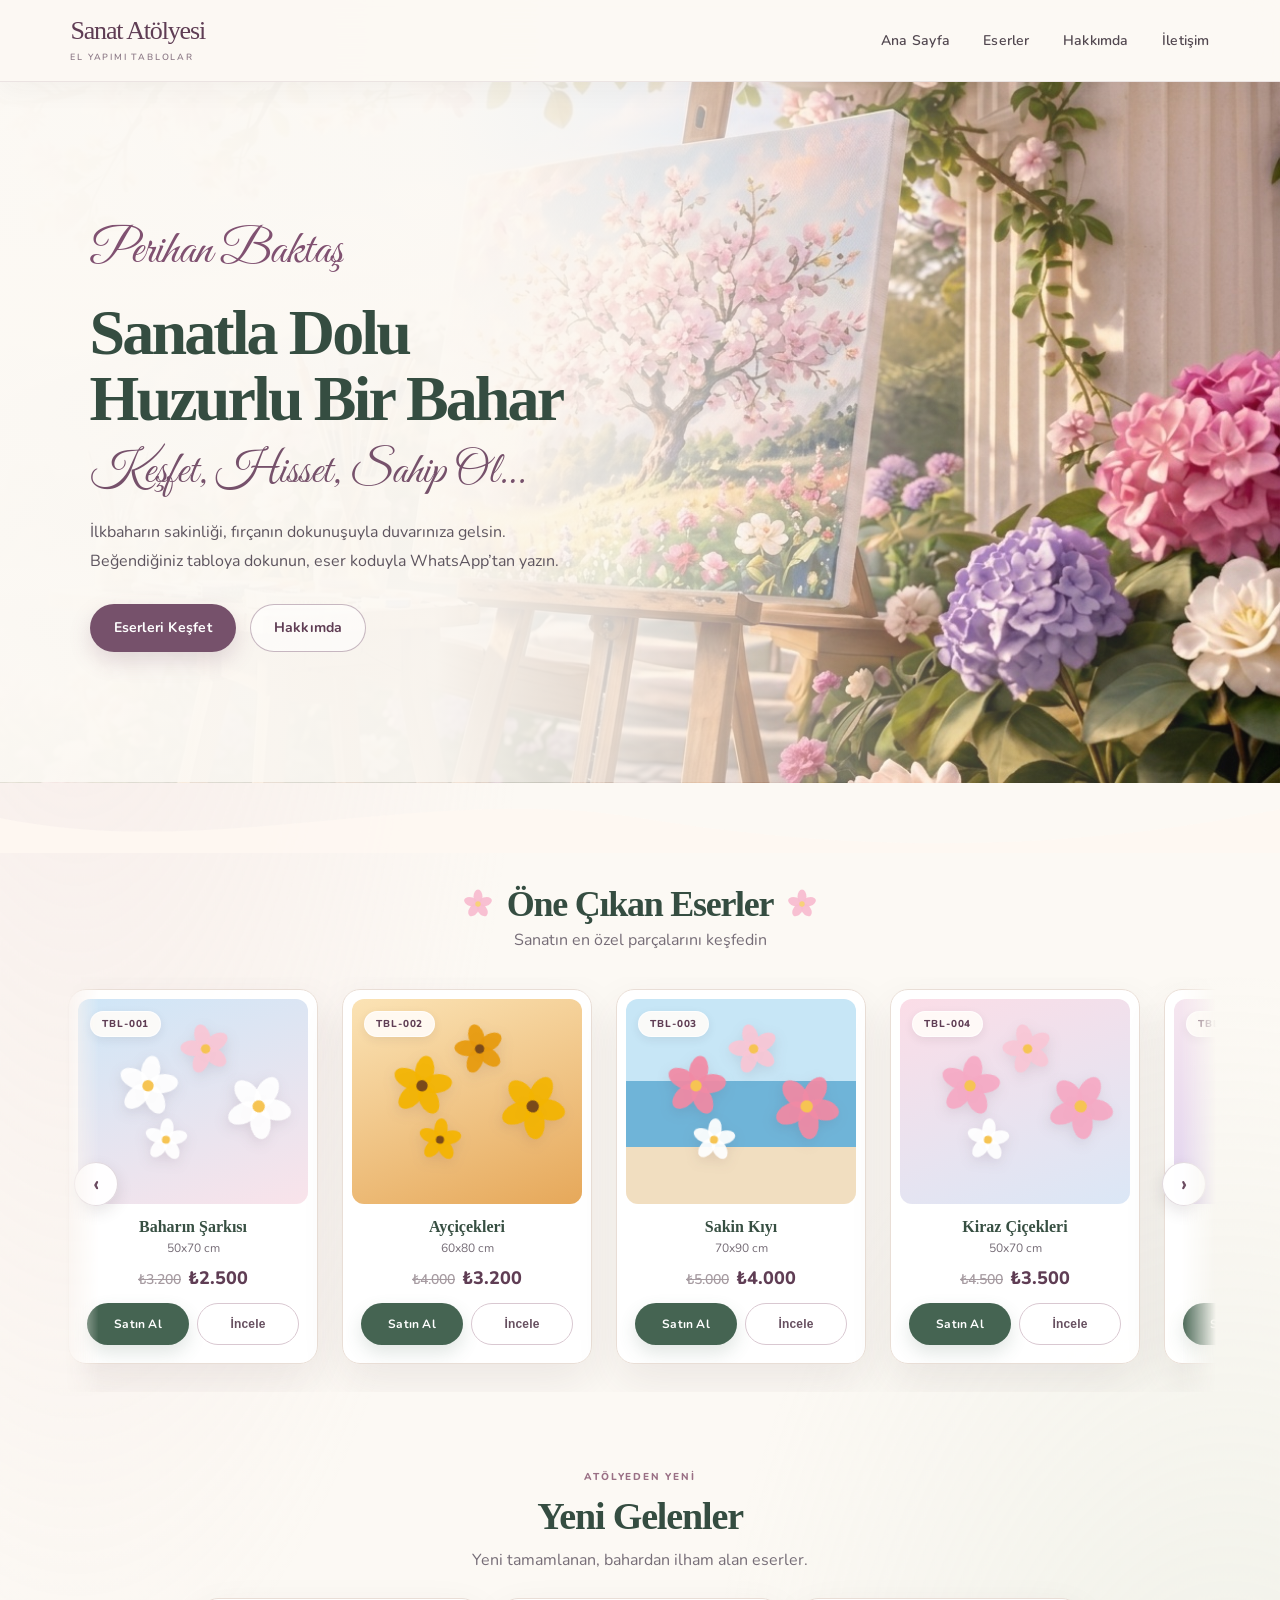
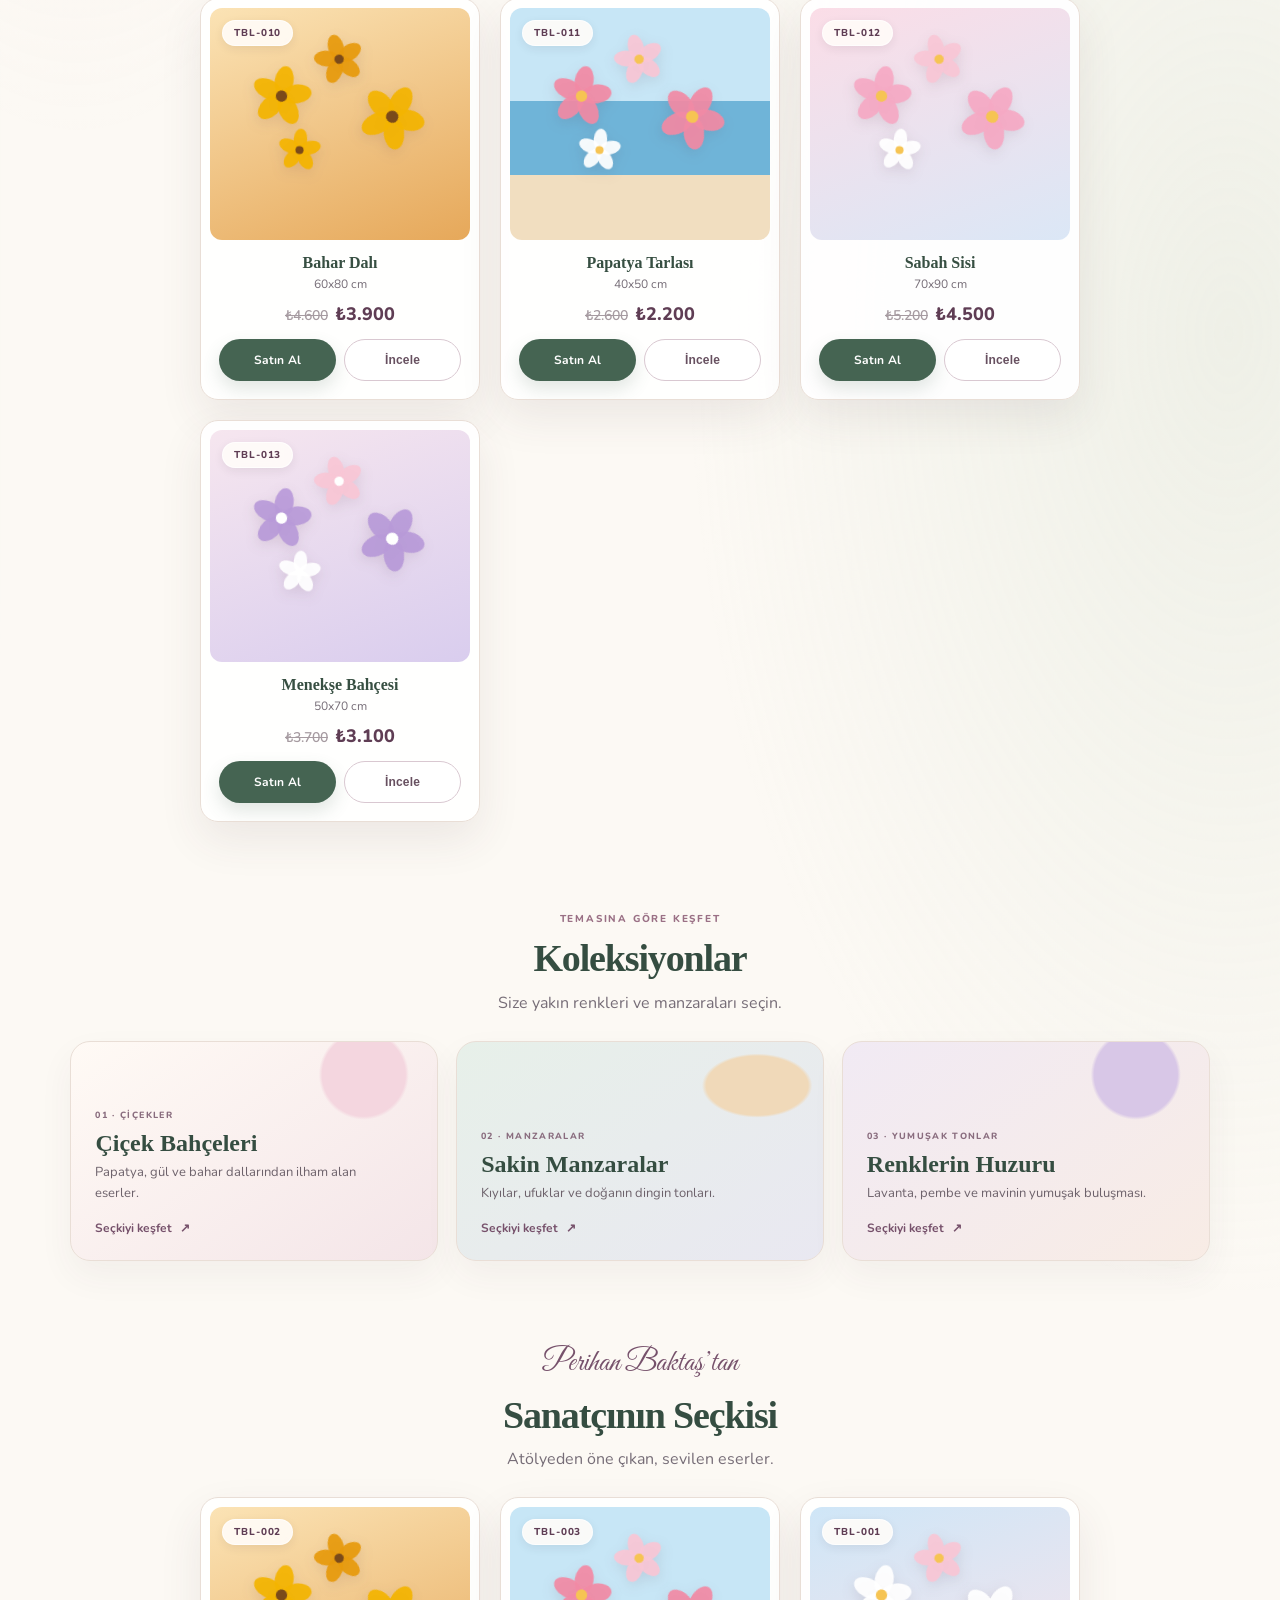
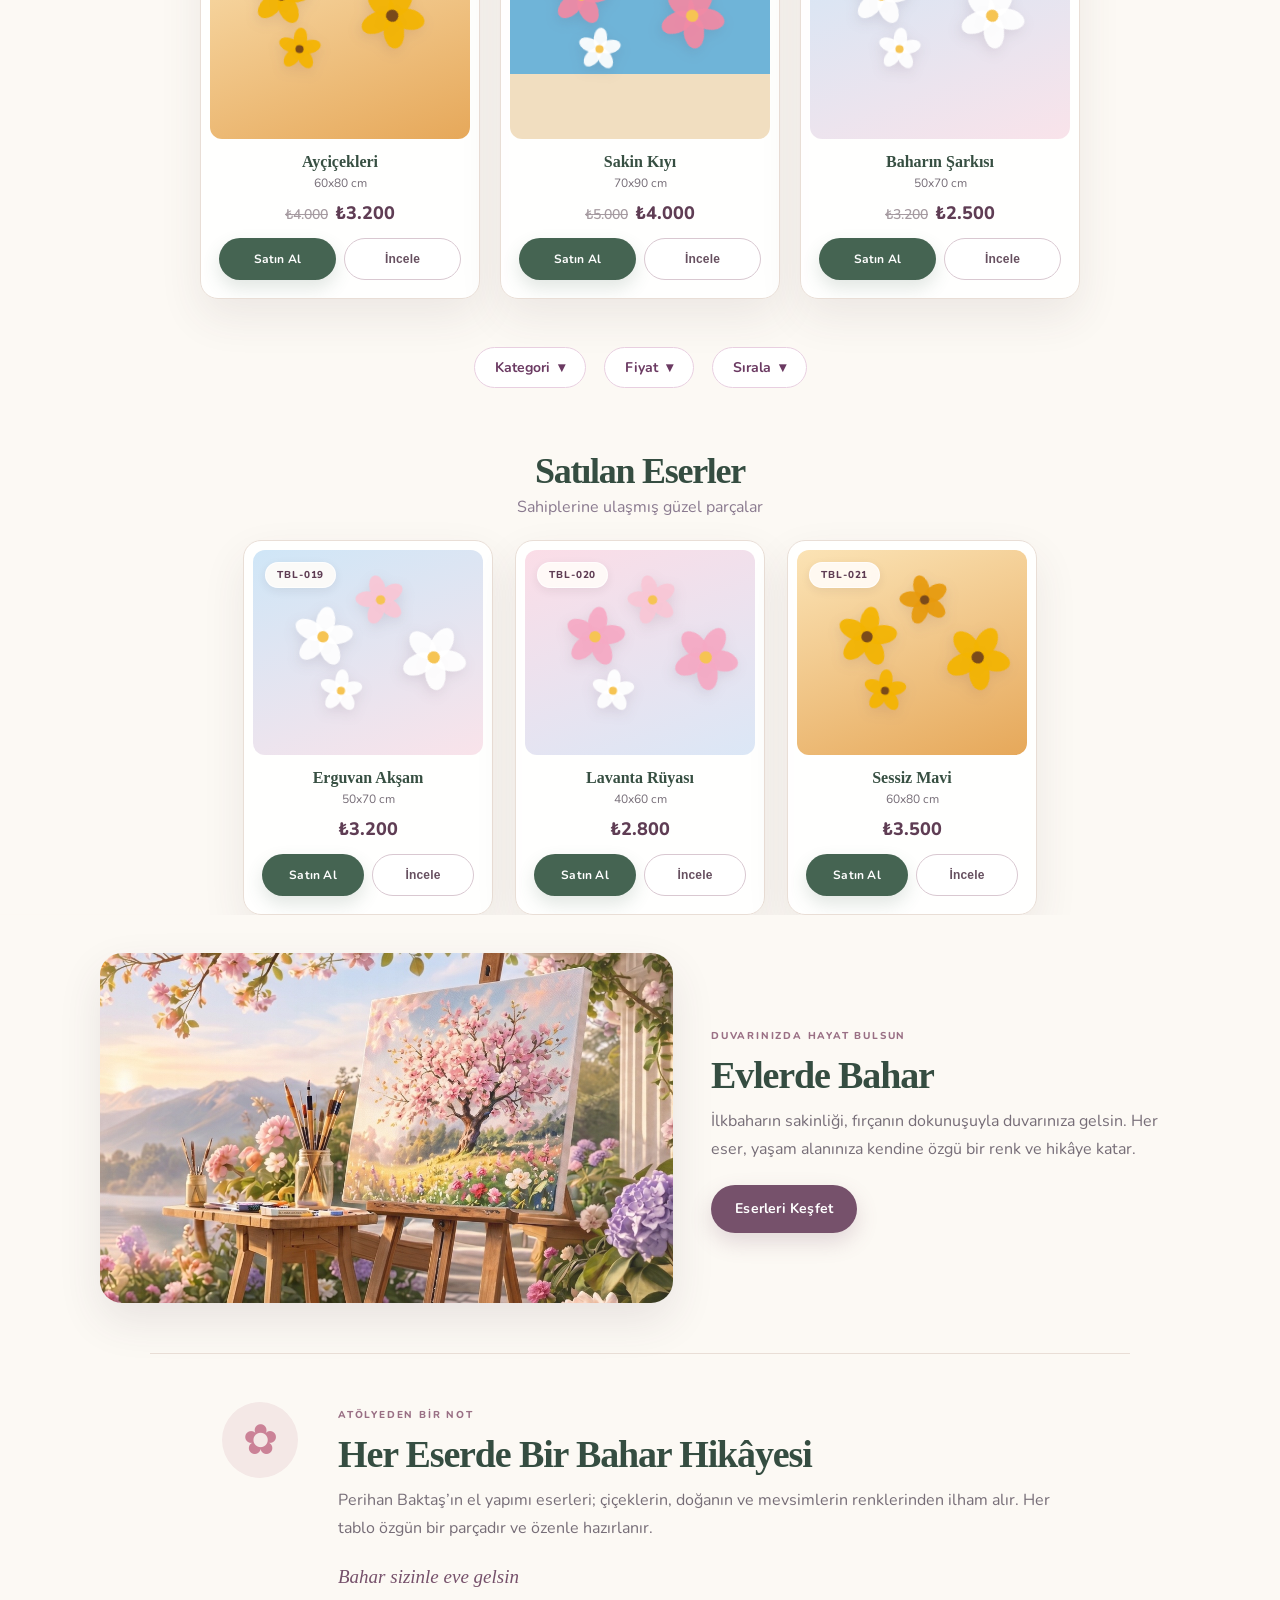
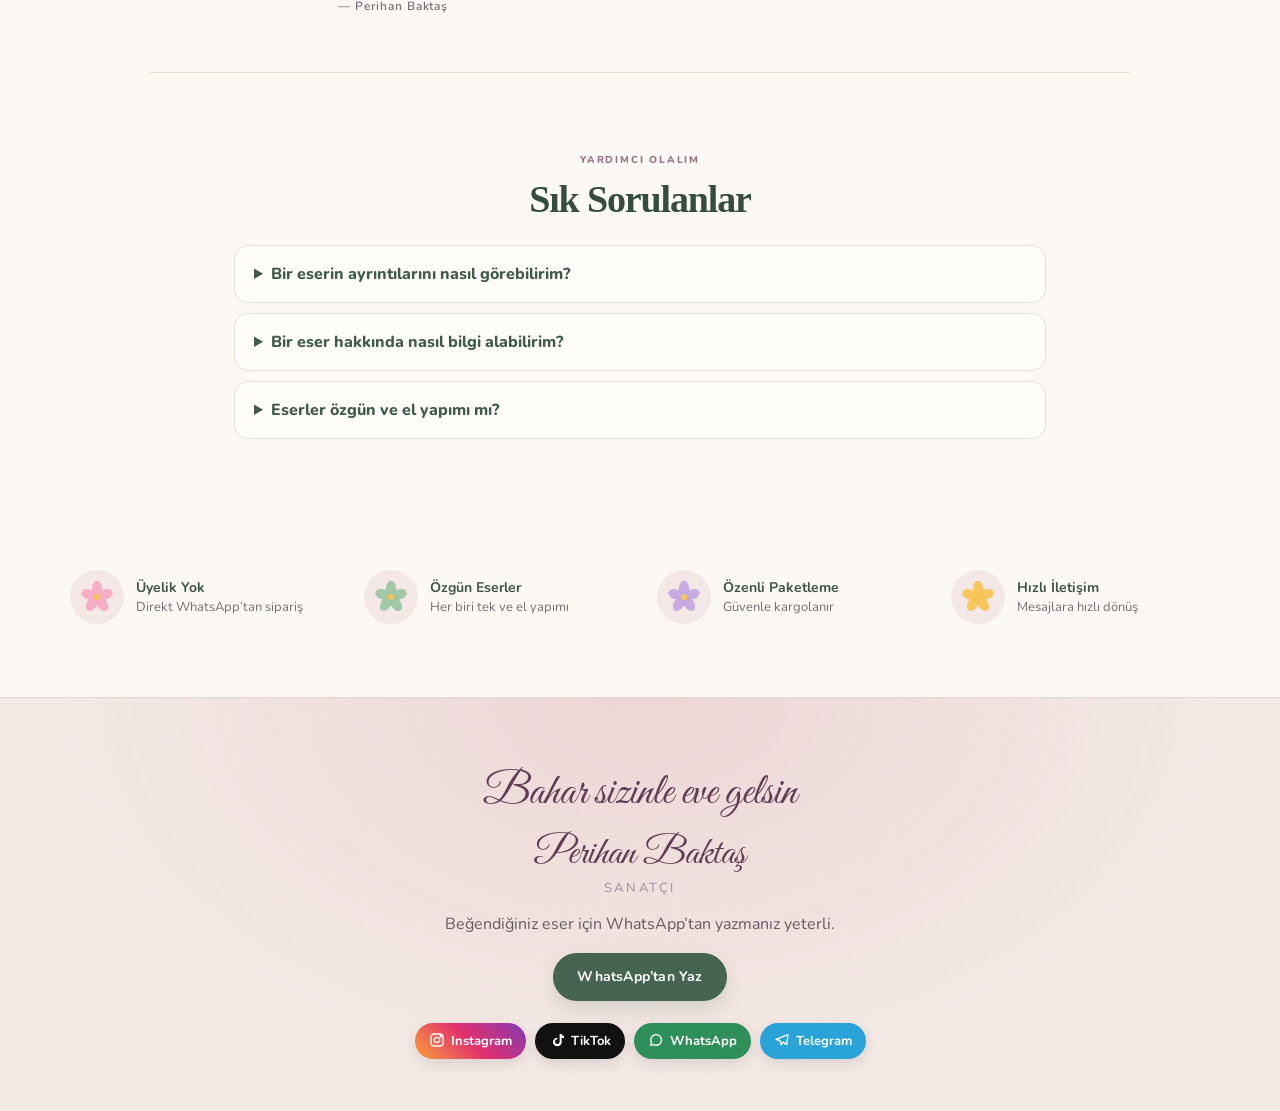
==== commit 911c4abc: "Fix complete binary and source uploads" ====
--- a/legacy-homepage.html
+++ b/legacy-homepage.html
@@ -547,4 +547,39 @@
       // silently dropped. Inlining makes it a plain inline babel script,
       // which transformScriptTags handles unconditionally.
       if ((s.type === 'text/babel' || s.type === 'text/jsx') && s.src) {
-        const pre = resourceBlobs[s.src.split('#')[0]];+        const pre = resourceBlobs[s.src.split('#')[0]];
+        s.textContent = pre ? await pre.text() : await (await fetch(s.src)).text();
+        s.removeAttribute('src');
+      }
+      const p = s.src ? new Promise(function(r) { s.onload = s.onerror = r; }) : null;
+      old.replaceWith(s);
+      if (p) await p;
+    }
+    // Babel standalone auto-transforms type=text/babel on DOMContentLoaded,
+    // which fired before we swapped the document. Trigger manually if present.
+    if (window.Babel && typeof window.Babel.transformScriptTags === 'function') {
+      window.Babel.transformScriptTags();
+    }
+  } catch (err) {
+    setStatus('Error unpacking: ' + err.message);
+    console.error('Bundle unpack error:', err);
+  }
+});
+
+  </script>
+
+  <script type="__bundler/manifest">
+{"9ed3e248-8850-4555-afe6-fad73b9c22c9":{"mime":"text/javascript","compressed":true,"data":"H4sIAAAAAAAACqV9a3fbNtLw9+dXUNysQlgQLTmXtpRhbuq4bdo4SeOkl5VVhyIhiTFFqgQkW5X4398zuBGU5F72PT2NRQAEgcFgMHccHzvfXry5eP/iw8VLZ1IWcyeJu+Uy5+mcHrMyPj7yOXO6TlI4ecEdmqTcd97T8TLNEucu5TPn03iZO+LZ5+yT4zFKHT6jziKKb6Mpdd5fvHh5eeFMilIUs2JZxrRb5NnaKWmcLijy/89dMuowXqYxdweeh8jZZhWVziUnb8efacz9hE7SnL4riwUt+Rp/4MTjOMcUkbPcSXOHh5dclGxovpzTMhpnNGj1cFzkk3S6NM93Zcr171WULWlAKxTwYT4iFH+oO/0AvfH1ghYTJ28Rl63n4yJzw7zjugE0GUyWeczTIndee2gTFznjDid3aZ4Ud/57GsV8kE68Fkd8VhZ3Tk7vnIuyLErPreEbOHZ7J2UCxNEqSjMYo7Om3EWDkvJlmTu8qr/IH/jky7eX//SrL99e/uWHYSleEM/[base64]/52NjpC4dmxT+9p7PE/n3kWMf4qT+j924nnnh5DL2cSWJQQ0u1vt/QUhprQ+wM9FIT7LEtj6qk2nXzYG/kZzad8hinCjABSvHx7+S4qGS095C/gxzdlMb/iZZpPPY5dmPbxjM8zF/3TlUgNbCJYCfa/rEQB8GftNnsA/vY3avh/DeCX2K86lK3hG+YFeKgGGeVOPuDlepOT76/evpEw8Diq4ojHs81fvF+J9dtuLfpQCDLlbrcvyjJa+ykTf70c/eVY9MrnuCDUf6Qq223VeV1EzFfCulD2WJJNNZgUpSc7Y04xcRThvKVr5lGE2LA3ahHiPnLbba8cshGhQzYysJfDs98pkcKasGwOu7Bg/k7gvAAnESukgJrQuEjox/evzov5osiBRuQauJX8pJf7bJGl3HOPXeQvioWHtlv3fVFwF/klXWRRTL3jaz+Jr31AxUdb+Td8dIxd17QVxOklJ5/+z3Ecx2dxV7w5K7KElptxFN9Oy2KZJ0FcZEXZnaf3Xpo7rJyOcbwsS5rzc6hwvvw35mWUs0UEZWggunOccVEmtAz6i3uHFVmaOH/RzbPen/XTLaMkXbLgZHE/GBf3XZb+kebTQFWOi/tBsaLlJCvuglmaJDSvxOv/uaXrSRnNKXNY3GWzNKeb3r+tyXUXBUthQYJ+r/dvGEQFPw62UPWyZwAowAx2Mi9pNE/z6S4Q8Z+3THNOywX8mqeMpfl0Yz5V0izi6YoaIPzt1Xj2p1AULwdWg78/mSAY00lR0n86Kf0e0HegRsHjx3pQZrrRmBXZktNBmjPKg95gUYh+unRFc86CvMgPgSJLcxqV3SngBmyUr3oJneJyOo68k/4XuN//Cn/5Be4h5+TZv1Xx0y/wyckzfNLvY/+rZ8h58sW/D73w/Mm/0f4HAeto8BQQBZBkEOXpPBIT0Mjl9P2nzKERo06aT9I85fQfQDjns248S7PEyztfASXaaYD+5zU42PNeM9P/pp7ZA6D/ZzShOkRiuhT4q80iShIY4tPFvfPl4n4wKXIe9PuL++O+/9RZpt15kRdsEcUUm196QBKd/2IsX+wSlruiTLrjkka3gfi3CwX1EPe3ZZKyRRatgzQHjOuOsyK+HdylCZ8FJ3Q+mNF0OuNBn853iZAe54qWPI2jrBtl6TQP4GzujgvOi/nAgqnEw2fPsP7ff4IGe2RUtOph+M9/9o+p5B4B0B0sGS27TDArYs0PwWOZl5QV2YomG1il7iSap9k6eGCNRBOxY/wvn9H5P1qzBw+Dv42B/d0emhB6srg3VEghYM95srivpz0rGBd/I6YxdZc6142zYprGu80MVePFIgDUzuiEix9/dAWHGZz0n37x9Msnz59+MZhH912JUs978Wx3bM8X906/B6taA+Bf416vd9JTS/qvyWSi9s7J39o7TXg8XdwP7mYpp13RKFiUtHtXRotDlFhO+/jIuUxhwsx59/7Vmw83X7+4unj96s3FzfnVFQiW0WLBju/o2ElofNtlPJrSLr1fFCUHufh6edLrP3VuKV0444LP1KjgRbbOYwckrsySqJ2STqM0Z04kJWaHcbrwnaNjec7PaZJGzqJMc+5sVF//WYAQvXHmUTlN88Dp+c/[base64]/JkTF85ZPC6S9UZTejj8FVb1KoMa+seZxgu7feXWQv4roXCR3D8lub+I+CyP5lSIASAhWcx7+Og49Tll3PuDgzSCQEygQhT9+P61x/1xxEBc2G6lNKC6akoMIG1QVAsffwjhA3pS9Qekjh2RzuGW8PJRTIAkRbwELYaW3Sl5C9KKmAI9KGK/9hAuySvu5TgrYrEIaMD9eVTefkN5PKOJVyLMfUY5yChvojmVBVFSLLgQvBOvBGlcaWJubuBIAr0Y224n0IWnO/ZnJZ0gn89o7t2Qsxu/uA1vhFzsocB16xo1+iW5CTn3bpAQ2gbL0NdidbvN/eUiiTj9js8zr8RLU4Uq5AswSdVbhdRUGckP625wSvIdHZCbpCupp0j9NCGuQiMXMy3N/ZzymZci3KK+kiU1yG/2e2N8nVEXDW5sHQD5zHHuz2iU+NFiQfPkXHCDN6iS/USEg7rh5TmAe0K4X9Jpyni5hlKvtDRUmdagDfHNiBT+ktEr2HVeDw3E08VkQmMu4SE7Twg83HhTcjbt9I16bOKz5Zj5UZJ4CcKivSpKaEY59RJUVXg40jBdyq9d0nnR7L0hwk/hCJn4Qiy/pDzabjeVhtacWBWhP5yOQtCPRsuMD+YtQoDmO71220uG0xGZI719kgoPrTeN8O+88CK88X1/iX3fly3ermhZpgng46aqNHxjAqpH/Vqs1gxwPLQfvBQk+DyhpffCyxAKYvsRpwiXQmynnBz/NnzR/W/U/ePm0Uj96nW/unk0OjrG30J1N7xOOt61f510UPjouF7Bd5L66D2rlFc58nmZzr3m9hXas2FvRAhxPbfdpkOqlBvdvihEbrv9jaBMmtR4HFOlSevjbh8hs/u/hnbQY6G/XhK7eQ8XSj0H2ja7RpV3Cr9YqO8jNGB3Kew8KESbOGLUhREFaiAlIYQNRHHLLm6Z4mZjNlCoYLVkQmOlAdBy1SRbjUkio2N0ebmkplHPFE+ijNXlfVMOhMZtEEqogdEuc6m3T0z1t1weAxSFb5bzMS09igK9GGfkpN3W43zsPt5u9Zgfu2h/1aAybCxS8DOQdPuM+MZSUPXE/[base64]/FaUT5zj4GIBaEh/4QFn+ES4EEGp4A5kF5mutnWNJ8WIrR+a7uHg41ObGy00f1l7bbA+XHv10nnWM5CqZHUZAi9IdMjqBD+h1WD6Iyq6E+PHQlHjDSxykpO305zNQMs91mZ72BWJV8mOp3mLXqungE+Me6Xcwk/glef5B2OrC9WQvK1Aj1cSiIZD0rnCKkRh8B8NJOX45XvaYWpxDU+WfisrgbR3OadV38iAtu7Ypyz42caDwunbEzTlJnnBTOuHTilFMH2C8noZmTTHKHzp3UAVnndpyA9HLr/O4wh0XzhcPmUZY5bBHlwuh3K2x/RT512HLssOXCWTowgrtx6WolseMihHNONkq6h7GV0Z0S9l0srXq6VDy5mAO/[base64]/VxlMc0sxqciwKrhZ6rqtez1bVyvrpSznhacNP9AvYVNPm24OYTohBaZgU70PR1wQ605cUynjEeleKLH+DpCp5MHc0TU3ORJ6ZcQ1BUaPiJmnr2oq6ee1JGU/Opl2U0NV+CGvUhKFffkaVqKWS5WgeoMYsANWYFoEYDFyo0ZI1SxAzghS4xozBt1FBMCzUeU2/UNY1Wr3SpgIRRrWgAmgLorcI/cfLJC4Phb2fu49HWHf7mjo7c7ePhb49HR4/R0Sf8gyTV7+n04n7huafefVeqZbZJrH4hz+38xDsuOj5zsTtNXYRL2S25vmZHulPxoHreEi9swfPQfTxC2+FvZ2QEX/tv82veaavb7YZnW/g7vL5m19dXo6Ow222FZ2jrnXrSVL8VgvUWNnlU0mjLU55R5IUEXjk+GyG3U/KOe4a8uo/T6+vj6+snViPh0nCGtqfDqPvHi+5/R8PfZM3Rfk96nt9zckwac6yn6F0z5EFfo85QdGdEwdERDO6aHRF0PK2lv18azhaUnFFjM/6eY6/AJWaInAGjJMXhsAjKzs8dVpuWxYeOpzglZ27X7aQ+L14Xd7DVGPUQqv1fzCv/5dijWPSNU0TOCiNshzQow9wrUScNchAja972V6mlInU3P3Ds5ZjiApEz99Tt0E7Rcc9Oj+GXe+YibDc+Pp3RbE65d822Z+h4mmL3FBRzovBRf6/19bGsumZHZ7L1sWku+xagq1UNwxzTUe0vYPEjyO65iWrHIXI7ecdVqw2LrVbZfdR3O/[base64]/5bdOdy4hG7Oh6c73xhtfs+mrUCdF1dV1ds6NHUmCyBbphf2SkC3L2zitAShcLmeZxtkwo89zNpp4xeEJJOBzvf+J4iqzOqOSb1YZv90PovURh6LpBifzPRZp7rqunBSo3Cyk5tbFS4Ad8v1yCthNkYihalAUvwB/HDVv94Pg3Lwy6XUX5QFvVHXW2EvckzeqOjtAjg4JS1UXJ8W/C98n4cnS9mLFtxHmJup7fQbZyK6cN8kaN55hem3Bzm+ZJAHAVTlFBPjwZVdKlCL5XUCM1DJXPlouVUhW7WZrfutidUx652AXdu4vdVAzLxa7+S+djmrhYex1hV1gYMhf8w6Te2MWuFJ+EdQG6EhKWK49dqGaU18/zQp61brRYZKJCQkL8zAv9vfv5wh1ZutrSWqNWQf1ZxDy+sxet/WW39lrHv+2sTL0w222TjBQ5kBGx4qyMkyLW6y/Bph7iLGJMP6SJ+WXKlIcIeMoKKVQV39K1/lnSiWkMCuyS5vo5ASmlLJYsWzPKhUOiAO3uWLX/[base64]/tzNM+wa75dX5dwiEmbEX7qvFWT7js6XNGW+QobGm+YMHxcRJbqw+0wk/zFYjywlIHpDEuspoeEyLeDLT+UXbjbre5Vk3OozTjhWnAQfJAYasXtPJ2u5C7gEeB225Lkhmk82hKr4+9sMVWU6QtidTyEmQdOcOmta/Vt6x9S2q5KgpuQHlvig0OmOHaCsgDoGoaAf8QNiVlCTCMoG5aCFVlKWBb2j6mdMcg+QdYCT2KhSes+LfSaspUmKzqdukf9OxZ/6Td/sOPMxqVHsL6bYYw0+d2KnwtYR/+IZbzMlrUeyLVHFSr6ajK0YFJ5mQ42mNP5NvUeL/Sh71f6a6+eMODAq/AR5sO1OtFCwwIYAlwt9uWtAn4KftGeJ15Bdpu9UKVxLQM9xqWKNDNWvV6gkp3sWQzgLqenvZqzX1WlNzzJB9Ofd4tfC6tpjXSTHa31rAnlPT5KaE+N5TCX9Xu18ParCCbnpGiblr4K4kZyiowKC0zBOjpy05/5PNTkg9Q2ekYOywfliOcElkvjaxAVljdc2oGEREv70LNMbQSvzQWzanH/BVO/RVewE/w8cMRwpFEmJiTTZoHQ//pCe7hPu6PMCg2htJN60t4TvO3UCJbqDLoJRj6J8+w38fwpz/CLhR209xt9CZLiyV3G53qxqrG7rzCCbBO8XKcxt0x/SOl5bV3zY68bji8TvxRB12zI/zPC67Ro+O03hcLtdBybc027qkV7OuCvkU5eI1pYC1RJ7h056ztYcbBWwlYs4i9vcu9mGOOwpgP+SiQpENYzfRrkaAJtdEx0SygNsTsGCAfecqcVgz7I2F4NM8nIzDXWw2eQIOobvB0JHobCrEWRyMfdK9rb2eLIWtopinOD4kLj2ye+rQX9gJ+1g/7gcV3Qyci1gYXI1zWppknRxyn5MmRR7scdRmOSL/[base64]/lDXvdr6LuZLR5Um3N76fW7+fW7y8r8eq35PjBj9iamTn11MISKmV1tVtq8m2CG/K6zAjqHS/vcnRUc186LAWQumbhUpJxuSVKQGb9wKQHSrsdIeMQkw5PRk1xASck2iuEF5eEkGS7bS2321aie5iS3/XmSWF3YfUQiYda1zHh3hR1vOV2m5hdUZz2Qx7k6kyfkGU96Mw8yEFP2u1MQ2FGvQmIdhn8QzVmxaRUsve3CN8QZh7g9bjdvmm3Y3WYEEJutIuBAUSp2M5vAQDMPIiJ1+8lxi65VJTAm+I5ImdTqBzOR0iyUVPiumbbzElvMD/VvQzm0p4+7ZDlcD7C89N4ZzBXJIaKFbmBP2Ph6NG7TpRsdoW222bJCg2mHTIOAZ5XwSqYcM8sypVZkRUsh4H9tNpdBYOkv6tAv80u1llHP7eomMI7saGFoOHxoz59io7hn/qdGdX9GroNveAS/uaAwBNyZnXyyJscnzx7ho7gH58X6jP95+AClwgtt3eC3Z5wuCrqJXq63ZbWU/g0eCIIWUTcf9VrMgEe4zQdTDodFHUI8373iuFkFIbglV2aX7RWdUb1VBJr+p5mUU7J09Dop5T4A7rXDkWBUQv5/vEUheFwZOoF5/sqhyOt/9yW1b/bBdcQrNLD0UAazFt9hfipLouIYE8NT7oBL8FgokI5s6qYDCEW0Y90wBkbCRo0ERJc3IXm7nY70UIGiNB8kbk1n6r8KNykmLuWexr1JggvSetmu73xQfWiVInudltSrxBcXxFHGfj6jUBANk9ocNNuL9ttr/leyKl3I1ytUMDMT9Rup5Jjlfod+Y7U8MgmeEo52FfeehmqkDhEYjIRBMAWyn9G7bYXk49QKhR8PxuHI4RjIZelyrHdRZuICJZfQKDa7UqqP0C435SKm/YXjC6T4hxUIeYLzxHOpJuU6SdvaUjGlp6vCx4pLQlmbSEBz4bmV6MyjYSyId7XRrgImfkhZPwk4lo/g2L1C5bAbbaYFKWoB8XKN0Vp1e6pg1BMvuPDeLTdwmMnloeGpZzu6Nk/[base64]/R6SDLOuVMQOkQ+UJPCl0ylHoTVCGP+krRigyn+LkuxOK09bwUR4icldJEMMEZImcTLwWnVhwBuTLwY/7NTZTnBTgBJ8SaMmY18D5L2MlX5ElTD2ykj7sxFbIb8mV4gjghJWpYR9+4Fjj5Htg+XPwiYab5wTVVqsq6besAiA+HlIvAYh5NgQLtsLy21o7FXaCM4Z0cfqAL04kbruwyQ7PDq52m0szohuCjLYyWVNUZ+7cbXqh33sq/girMjI9TvemmOz6BHg/[base64]/mApKcounLd/+2N1EJ9bYXezcYQBX3y14zpV5aLAm3KvPFTn5CDWOLoDHcQlXdRp4kTMofMFX7tSH4sCgHbKhPuapo8TtKvsnMDg99clqvAEBQBg6MtoTSeEuOOiyGiUuxIh/s7M3UqTyQlClY2odztk/a3HdxIvZCnjImzeBfvHbm3ERB348rm4JIZj320nuEY7/FVEP4l3ey7u94DqSioJ2soHh6AxOsKSJm8kH0u9qA5KaEA3hu092cPNmJRnvVA2KQXBzTyliA+Go8CL9ZE85d4EP5YkzoFxEPdxJ+08dk3yk9yJoBvHe9xRaxR3wMMax2QICrNDi5tVOJY77gYvG7Ecvu9HeFiMghv8SHpAL6s63GK/p2WFmexJydpegid4juQy1+u8+st1FqLQwwu9t4CrKAMnJFJIUIVvvUJqwc1K6sVKcYQnerEyQr2agGSkDjsp2+1od6HabS8jpZcihLOD22Ri5h/jG0TOYvG1G4SURr6GwMWetas5QSHiCRtlszzWMWEKA4ERBI+4vVfxgRrrZSvRyoHMJlqexOVevY5oOtC9rtJa0NKsRanWosGCpxbLXREQoq0DFrbeZGflMiyhajRBAuY3+ObG4t1vbvgie5UEBRQXjF/BoAIWzrnHRBSPYiUtZjXBU2BW0zoyaeplgk9J5Kn/TiZ62cwNUzyvmeJ2WzGtEWPpNPeWeG7JIsthMiJzrcGZGKWUt/S10ZxMJMokeIrIWSKmOUVir+a+WTJgB5b2Hrr6yz1k3u2Cx3Z3mhXjKOsKV+R6Z/3Ja4fwT+OlexA54DuuMHb9k6GAi8sempXxoc8r7FADYKRUJ2JYHjZJg7WJaTGCDVlt1ApcF0dkTM6Or33vM7vfcnaPvOtw+6/tI2OcHaPQ/czu3cD9zFwRivdnmyX73zdLTDKzWTK1WW7IpKWOW3UANPfPst4/ido/9/b2mRNucEyHJvW221YLzC/NjETaph7KDQdwuyLlDk8IG4IZBG5dSf3p2JJybkHKYWhMcj8rouTintMyjzIv8m4RvsVjHYC3It4Y39Y7+Y6MocWC3En+AhBCcQh3hjgvdoYDjRb6NIL+8F3d44KsPIrHCM/[base64]/JfbipAglNmeDqEvSnNa0+x2+AVi+FyHkuHZU0udpumwWQDUyuqQjs0PWSSO04Hb4kb7yxQPGXFhPgXZJWD+Hz5jHw0hwDLx8+Bt7jl9Yx8H54PiIvQZl42W7fAl8Barsri7eo1/p/A67gLw7C9xwF5/oAmtcH0Pv6AJrLA+gcv0Hk7FzspTdwANm9vPDW+D1CgfxrnUP3O8JlnBU5BZnea/VsFUgJxGEnEPtFlnnukYuQdCKwFN4m+K3cI512M4hYy4V6upZBjc5DKXiePfmyb6wJ4LFQnuoIzEHZ6aCCeMXp6TPUKTrUj2dReV4k9AV4rWx7xk9JvdBxfbfjFWdnZz3L0vHkuVQA3NZqQeWt6Ii97mg/dadYSH9NcFdXQUCwkVcRc6TjorNKE1o40TJJi2Zw0AtK3CAvuOd2QGfziI+UUygGmR+5+IaT4+6mh08qHYxsxyJ3R0fHa3wOXgheGIzpLFqlRbntzos/uuM0h8wmwkA65uR46EiHq+vJyPLmfGO5HrkupqSHC9LDpdLfSgePRhAjPWUyIrCU70WEyorolLXbYxVEy4cQxI2iTkeohoaRiBI8Bp3zMFLxnkfGigGHrHEiPjp2cdQ5AekmO+2FLMg6J4O8Y7IHUhwjTElcb8SStPr4xspPSCKjTbjhdmrDCVISQtSZ7EZnDtBG/M2a88hgHpmeRyYy1R2LkNSs0xdPR66ynutjf2cyWecEDTISi8nEnZNK9SRiqQ0MYvIj92BQqDnZCHW8cypHE6MQWgQCAM0pGGBUlTZM6bDdVIcspypeWa+bDvgUKwdr1CIkhUUjesGur93wJOjvjKjTl9/vNywqab3CdG+Fo12gUFjhCYkEUKLdFZ7AByb73V9fu2jTaCn6oR1yYjWW0clqvhv9YwhBwJ0gleHJqrDSP0ZuWBBh/5xH9+CkDjHbombgStc/ODpKcXTkHZJi2ukc8C95T209LOjZBe+jKD1XmkG1yQeupSa53GH9VU+WN7lQmhXbbeHf3CTxOYMIEhN+XBfW7gmFLygVJNYUh0FKzoYpLoGf1elqhcbQSxFkXPBjxj7Qe054KMhCYBnRU6KtuoO023VEVLBe2XKYCjxrNXp+V6ZFmfK1F+2FZk/IgTFEaDBpt0vQw+sK0MEg/FCv0FgeI3V7VNVcBTgBCdY12u0WdJDWYfdBQd6yjeg6NwTjeMB9lfqKWEu95tqbRG4oJTl5tddFKYQm4RxJcrC2qbQbyhaC/FzkSvGFXkRlZfEoKDwgyEdloriTCuifaXTbcJd8Ta1Mu9qZUuevVCE8xgcLLJqSCYd8RG4Adt4AFMoSIWmNkGCaQOTskoqIFxX139APglukgY/[base64]/BPbfkVtviQbjOijBoMZdbY5st70rcofvCOPeHULYE+2lXnC7HdvWadRu39lc+x1pVEO4C0x2PhyPyF2V1jzw3DcSGxlaD2CESEfa8vW11HDrIBzgxgZakB0Kchbt+AWBBGy8zSHwHOJLwgNlHgp6AmS3OyBz7oTFEBl5dkm9O196TXhL6TjZWuxSyxmZUG+BpSBz1/DUQCtpFb+TLhr4drv1bslckv1aryWfLZMv6IBVaRVsKqxbgEQ/lJ3tG6hlefBRf21EZsKvQM1mTSKqqvAMDdZave3NVY8jskaVSPdyU4P0iqhmfz1o24ysaqUbz4KjYDWY+yWdkBvvCo+l+zTCosj4XL3wKJ4DEii9uNRWjMU+uAVttiC37yjp9/CKkye9Hn5JpbFebfgVD+vEIyve7QP5FPK5G1jmwc97rlaaPMtjQmmwLRciT5nEwLa/yWvldWW1mhCQELQoUshDg3kIjcyQ3imAxOTM28wpY9GUBi+pF4OmHmfS11/[base64]/uTdRrPKaD5epsklWLQ8tGkUqpbcLv45zbKPkO5ANpf2w5+ijHkamJuqqmrIf7RjDQHHvlE1nvvyXEzDxa7UbEDgmC4RafpdzDuf/k+jgfapNXnumsmW2m1TgbZbUz74hLxX+BV+3YiX+7Z2RDCuKWY/GK91QRC4cWkoyRlkoKrD14RC3Gqa/0lT4eiutnuLGL/G+ts7qg8qUzOVIDlBVp0DeZcAIX/AV8rtJ56VxZyGm1qpyK0TSkfIySO7KxvDoV4Fh9+wlvC/1gr+EL7wfsAcFDtS1XMlfD25r4iCnYXKk46KvNY+5djYxwKqNFGFTvEG/vUj4uXbrQtZF/Hz3uLeRVbgGbiDhh4PufBZECxKEdjhYXpMm6Zi1dKPuR2Phq5IKK4HIjkbqWTdyDSu2jqAVRJImZVfxgljoYwJeIXT8L/ew1+SGWVdrIllWkk9vQ0gupu8f1AHp5tQYJi5ppHzNP9ZjFA7WuB5mn8nBymvbpCDtFJyqRODqByH5uB47aHBD5KaOfSe0zxhTuGbLdSgcGjDlgtawo0XUTkVvg2spmjFZOIeJiaC9BSTCQFaa8hdjSoHaM0EbSa6QYuQ/bcggZfqNvQ9RUYf/gZ6iHLZnSgqZiiYYyO36dMm2fUcKksmlt5kKpuMJ7IfCvj+NYQzDeLMPimUabYuYMtx4zmnNGEa4C5u9RuNLXXxbt2uOnm3fhKlGU0UMZZReruVHxktpYr7gQY/[base64]/iW2Huq2xgmC+Bi3i23b4S4Z6iL7GKgiW90SBZaizxkFldC7kkx9ooN3jVqDOYQ2S0qJj0cnfKy4PfePAD+2NstvyJas1LY+1XtNwfVgOY4FLnLQ+s69Ks63J3XZcaQDUUXx2CYlU3Umyd+DaONWWUVWq/gLvmTqHwAwVhpYKFtbqWq7qRkwgy21EiNo4SNw1HCZE8NaksOq3P4qTaZVQbiLM7KLzULsZZQ0mWQVLfbHBwYjfw8aXar2Z/JyCiAJlI/JubVadfIRzDREsaF3mcKhbTsw0EuysM9gG1wxsjtSi2EKiF0/vNdtuCMCRCyKvtFkr2URA29IqWu3U/0bLdBlb0L/DQYCxCil9Qg7XJP2puQ//wuffwzqn2yF6Md8FeE2j7y6TVqw6f//t7x6QNrsk2Gjw08rorNexsd9i7xFAR8Uy6GNddLv5ivzchaV62jhGRGnRvOnyho9cGhyHT//uT2yPgMapkgMOfdGEm/GedPMACCc/qwyuk1cn1IuH/f6Q7uHqG9aKNYQz+dHdqdwm342V+g5fZYe67Io+I1GZm/mf2YLvPTMoBN2S3w2+ozVfWNNE4dCxJs14Tx+32RqjDbjTBfajZpqp0XwmxJIpYSSVLJb3pUK7AgsaORrXxCUGwKzwlO1kPoI3KgIhC+ymQ6slp7Tpjw71WrYG6aKp0Q1NjfGu0tTk5bXkGP5P+VyeOi/YENjhFLHeYuCOWx9zf4Vb4hfcNVvKkNXtzQB1cIiVhunFaxssMcrQIlxg4ncfgYXpgm6N/PrI9KdC6UaSW//b4g90vYymTB61ehf5/ZrvbbyW1v6qf3VMQtzKLiJlpJ//TCCqj6Z4foLX2IS7p8Vyp/+d4RTJZI/ik7XaXvRJU9Eqc+nPc5GlsDZTYS4rajHepzRjhVZNNa7wreLbxAZ5tbHi28S7PNq7jbjWptIQq0mrtkqfttkGFzDbZlcdIq7XzJn4YI71VuIOUQMoqvGq3/x5urnZwr/TflQV4lpR4I4NMxY5v7OkKC8TxrkSpUHJ/8Bh2FSmBYB0Xl8gooveSskS2sjcVVH4iMNUgo6W/jY1mf4iXu1cXGDXxn9xgsNy9wYCrL+5fZNCs2bnPAOdgF3zhMSw5UMUsTyqDCLGv3PSEmWiCU6G9noBrSaxDC8V1DUGEa72nUQtAzKCZ9ve2r9TetRlfZ8WYYUryMB8abdG/XMjBZNJraIckG6/hvZDWadN+psTkPYqT3P/MEpqlq9LPKT/OF/NjkSTrP/0v/Sd+/3g5T2QBbOJkKQbqz1N4zcWPKHHZLHry5dPuy2/Xr+9frD//3pt8dfVu8RNdvXz+avoHP/8myy+/eV78fPzLj9/OJ7Tziv33yw+/X6Qvy/i728vXP7x6Pkm/Pv6vi3//W+PqJsV8b2xQeGh839Xjm3749n72x0k/++nbX99cxsn3b9e/9/oXybT3eZYfxycnObvv3a5/f9f7cB/99OznnxJ29V1/cvXy4+TZr99/7rv4p78a33/G0ZhmxwD4JAI/t/984Z985feORbkZ1A/1oOa9L39Ik/TN76+Txfe/v/79q2ffHr++SL/8cfU5O77/+GuWPfnx1ev14rL48fmzH4vy+69er/ji5P0vv3779Tef+2vrpppfmlbq/UtXIEIupFYqFr0zlNndtq0W4YaVcVBUgfjLMYTmTMFdIsilxeVeqKFbdmpDXyThb8ZA1+P71c6Xcsg/ovW9sETvx5W226D6b0ad+o8eyZ/EXFtsZdC07+zhlqa9kE6Gauv4rhSvqOxcM/aUQNSp3t5Uuu5x8qyHX3DyhD61FOUN30bbNEdJI42WqsLlfgQgk4y5Wq6vAVHM9RxlMU8Z1a62MnmHSZ6jjbpL8ov3E8U/1M4i0s1Qva0DB4xt/qFYWJU/EQ3mPitjsoR/8dI3Cy/s4eaJWDV47sdlwdjbMp2mOXGjvMjXkCAbjOo+5H2OJFFOPFkgjiMyxWYoe5fdzFGFMK3+5DCRPgdmVvJASQSI5hpE80EuiHGiFHeaP0jzSbGjLtPu04EDoxWZ+hLsem5nKeKjjEFfr0mUZd4QEqmIAIAQ+Im95cLTMNwrHKnLjKwTa0y+h5GrQY/Dsb75SF6SlKg3bpXf1q1f3O5fff3dhw/vHLdzK1jBJTPd3arOKrj+SPQzNh++JfUMbAT0TZy5N8abSZpRcehBigbIY8mCoVtKe50Lm1BhzgjuV4IrwMb4jmzk9XEs2FQVXhi/V9t6Jr+I0KBpJVSWQFd6p0OGTtkTBM7LxPkuvkUQXYXv8J2vasVR7m1qjnTWzDq73r0tWH+9tRBuN2tUO5mImuF6RBreSd4MikwlMri1mRdJUA9EBq+wYFb9A4SDlAcJdpVjvoadixsj1p9AkCMAhuHobzUbzkAc8+rrrmDBG4PdVGaUm0oLTVL15PBCDOh/5Y7rOR9SSteT/ubFq9cXL/XXGpsNYjHE8I1nlxr7CuGVlboGSECdvSgXBGApPV+m+zHiYuJzM++rikzxiszb7fkwGW23V+32lfjRQIJTd+m222rNoRbam2uo6rRPKxtV9Ld1proxWUrfuKTmXAHlxhAJJX0dxngq4bXdPs4Ltf4ObLrEcR93Egjh9GYRC5zHnYbzinY6wo708v674NebawmmGEA/Z7zkziyCMFHHKHXkCFy84+2RIIOp0SpKM3Ep42Gcnf8Vrl4h7PrOhxnV0SjzJePOJ/mgEd4hzsbtJB23+uQUpcModz4peiWKP/ni3pRGUsPMk0EgpYD1UkeHQxRBkgCeaGnhJUjOeXEH9JrcAwrhuXGjmYbxkvFirk5JppAs+NX7UVEQvEQiZ4ySG5YCd7XTDcSLmO67yRl5wWsp9UDUfr1AElp7oF8i7MrAbjgtIwjkhrhoCWF5Y6XbecE77py5tesP5R/SOdxW4c3xLUfVYK/EErwau+pen6ktCU2zsQ6AJUFhEngZoIe88V6jvwFVfcj9CrFzY7t1pU/yxkaeNzYyDKDdPvhp3S4Z6NRbc19h3DAZhaE9hnTi/[base64]/M8Q6hP2o5JHnnvkl9bp93Vru9fLsgEvxCietP7k2Q3iSj95UfF1mjZAD/dJO0pGIYcBXycp5X/rRME9MQHio/ijfizmm4dXXOglhcMVL5n+MN3CSbTtZdfS27qRrvVYkrgbtjyu8ozSt/0t/AAIJ+5ecFm5VpfisKuvJ30Kt8uDpYlsGvAP6p/MndM3lv9J10NnnW60Hh80bhc1n4RaPwC1n4ZaPwS1HI+v1NfdM03BsuCk/swhNV+MQufKIKn9qFT1XhM7vwmSp8bhc+l4UnPavwpKcK7a+fiK8vIfHVRlz8bfjgQBTCTYSVz2NZKS8I12uRFwKQ9sXMsqjyp9Hiy800EhdLi6d+Tzz2e/r5RD6f6Ofn8vm5ej55Kp5PxJTnvY25z9af8y/VU1fdXA1l/RO7UHY75/3njVLR+Xxs3pd5qFQX47oLVa56Gde96ArR0aJgJc0O3LsNNdGY7V+1Xcn0gJvm5dbPev+u/GKWJnSzc0F75Y/Hxf3m4F3p8BWRPGQTL0tWlIF6rPy7fq+nvLzE1b7+uKe+KO/HdvGvlByfwiUB12Nx4cv1GLgeuItF3UaTUIjYvEmK+AZuOIYi1dALA7XvtjLwwnrLu77rIPhxnOIfKXH/RROa0LGLeU7cf/W/gP9cTOFh0qOUPndxDg8n9CQ+eW7pdYpceXTZ3lxKnlIKBa11UC4UqfwTQZpeyCBm5T5fEu5rqVsRNx8MSoxyEA7ndBBJmTCJylt3u13KZL/QS7gMVN70KxqV8exdVEZzuKNAscM/pfQu9M2Nvkw0ErnhBcV3RfcuMp2H8k+gute3IFv8vbR9p81MYktS53kLo7q3PA9oHlgFPA9+pIO0cbPup/p+aOt29kebZVXt3wi9j8uf9tlLdbbKm+tbRMmHwkzaqIJtwC+lvOSJ+KDAhTCrG4VdgFkuFjdoLysM4W4aIA3eDG2WcCcq3JBIlhgGgcUSySBRN/T2l/dwNjL1AqSTFzlsDl9MLJXZf/H6BMzq+yqcFKHgwHD2Mh3sdIlwGqpGHlKojFClgBklyQXcbv8a+Juclp6rZFAXLy0LwFIgNbjfwF8fwG3ydQioK2Q0bItuKLaAN62xfrudGpSChHQRmcKEDW/dYttt0tLdLspiDOEnmcdAfrWZJGQGB7aVOr3HCMPXIXzrKh1naT7VSR2WCnMgUCjcbyDz2R7ONRXxYp7GTGRblMypGF5dDgkSQQzaKa6NeQ9dVD0Xt1433sLzxhb7hR5CBnM/szfHV7Xma0VA7q7TlLl4DEa0VbudeyuVIU+Gv/QGt6c6Z+/gtk5bfUeS4e0IckPo5G94Rsbtdmvabt9aeX67Iqf5Atby6vz9q3cf5A2xs90QmbWu37odGVGzn3Xkbi8/hghuU3qkukcJ47UG68UBsGqd606u13uV6/W9yvV618j1etHclPf4PRo0xtRuexeNRWnUHtytF8jk1hRAev3qzQ/udit+X158ePEguBYd9xCoxIUoAlYPgLBYchmG/wDwRKGEH65HpJf9gux9saSZSvzSTP/XSPmC7/df1EOt85zg94fMJ5fkfbt9YcmJYlOwGaVc7DS7KspEWgxIuBe+H95rkws+115vl7a15TL83rtEJrPHuZ7lm4c34t3u1leXnboofLNDs+c0SSNx9xB3IrjEOtiFgGyB2u0HXn2gPdqrEL7yhzqSFQ+1R/hcaamlhvolOdu8aSDwy+og1r6xcmhUB+rvmukmJI6bKLOVQN1bwTpdyEBi2K1e62K7vdDkpEXIAgj/Bay9OZf29/JiJ7EqFoHC3hpfPLDf/vGmb4DuHrWIxMd9WtDY+8CT/APa0Ly7WsvloBFMMxrcYAZezsCxvCziS+BWYotBOed1us9hLjIaCAFb/f4oL3gSbkQ5zjtPd3aqaF9mEG9/[base64]/0UhHX7Fj5al5/l8rJJAU/[base64]/uJ3SXFjoC27Ah0zeJX+/zKgXd9wNeK0C4HKPIdRxKxfrhjFj0ErnAUCYikMjhdDXiUVYo9zK0KDMJ3LunlS113cqwn05Wg06LEaQNwJyaG9A8oWkdnyRyfxxwiFQ/rQ81IJWHzf80KAA7i3uYXCPCrTiQZimaRK0+pW17tS+rScXyRnAD77T2bv5TThbIWYu4tyoJOABBx1vkOPxcr4IqPgDaaBkRh3txZHmDkfwsUrqYrOcuL6lM1nmHjeODji3VCfUSmRACEQlFwSgi0sikBYzIhQuC3ImNdULtOOXt9GvB7QCAfW/VNjyC98MFa5q+Rqo2A2eQmaajTGoBQtyFvnCG8xbIGyFD0INuGAuIAgRskpDAfPVwQuN7ZR5gbfAM7xG5CwVqfTUI95JyiaaiUba/QCed1sp5fpuW5Xu7tAbUgVvXtBKednWSkkRlHgvpYHICZ1hC4gDmUepZ3v/LfR6zTTDvLBv1tm9GG2BQou8LiBrAgTdZiIj6wzba2NbLqyv6MUGQjPzFXZrzZMpqHNZrUmWd1y4zTgHn4eP718Zjz5vgTqun8S+vC704pAscU8uwovh2sgF7/U072254D68D9b4knzvvUcD7zK8bDqGvFfs8jk5O/eL21Az0YHXNAI/[base64]/HmWo5+UoQqX9OiDHPl7gtR2aPD243+qxtNtyePUbczlcvePsPboW4yQzoRtY1mqBX9UVcjMU+kNgiwUAvIvttrVuEnIEQd674gzoQdbSERgsQsCRhWsLWr0AxrhGiqR4C2u0V4dHiy/IGnzA6e/EUz+22x7q9C21/D35SL2Zmpho0iLkwkQaKdJgZ0sK15b/PChhNMEJnFOVW1BrA+XjmfSskFkSnE8yUNnsAhOwrHI0fHIDr/EFwSesJdKSe40d90IiOTDkP8MZ0aujItFXUbaDMzaZMeilqcxdymeO2I9OkWdr38X3CO+CQvgu3R/wXbo3vkv3u75L9whVB9Z0pU5Wg1813sprX+eZG140EYu0Wuvgwnb7hxJxyt03spU674GRKfT9J/ojl8QUDd8L0eQSUo3uBhZcNgIL0OYeDieRPRBUIbtqdwFu0Jr7vJhOMyouNE7stAgAyQMQGEsI4Aux1Bdwva3mi+pDERLpanAggJm6KrvVukB4LnaMkXdm0uVQtQN/aNHqYru9OtBQZVhRoariKbjHiuQG7yvyNSgIL+t1ubRI932o0uXhS0Ov31uTrGd5K/[base64]/ewhWIXNtTUf1ARFUzhTBntnipJ/xNHSbos/9sU3yucEa1BdCaYs2GX5ZTO8k6smeGWhzQTkjOf0Kc6NG5klaCin74KURrZlSqKtrzRi9a0krX6Qe6jLznjoUe1QViJI1QCROjopiJDrxd2kaJO25L0zYDjMwEmVhVKELHEOV5NY3aAKZ+kKfgkt0v5lzjCoppg2FJetyAyDI8hPU4AEq/PR6MQ0fSWEveEECP3IuSrmlM+AR0llnJSziKYQ1ZpK/1J1N5VT5PKy5RnVXJk6Ix4z453EsDMvIGQovaXZ2okcBgFtiRMXi7V+Wb3lO6+4cxcxh/FisaCJwwqHzyLuwNUrzLmldOFA0icY2IyW0F6+L0YHYhRz2HIBig3/MwNHw8h8JuX1p+Fb2JGqYPE+vedl5KhTl0dTePVUe3Gd2XJpkjeTIYMh7buC8fdyBkIgFWyBXDVnr4U2Cu8rxRa5uZFUXHnWtyRmkWnn4H1bIvxBJLW0crTBN111/[base64]/uLRjNsDaUZqYDaHp8Oqwg09Nr3Hn0YZXn8BB8MFJl8hWGM1ssEs5WV4AJqIAwDdP/Hj59vLhoBi9nX7xfqb4EQVt6S/e7xR/V0fENKI23nMvF8EteQ0bhN9zj4pSapU2gjUqmRJumpMk1+EDlol/[base64]/BTVEIjOVKD663U4h4RH0Wyt4Y/PxGMkqzeWpa4pynfKYiQLVpsH+yUZWke7rh4Ns4cFUp6K94Q4F7RFFL/Y4P/G5PYZQf/JDk60TjZusnm75dVHwwArEislH7uVmt6CBuVnLoySGjdhDOPUQ/oNqML7X3PT+nlDstfi+VPnGCCv5Osj9Hb5yj8/ca1ENFpruiGDkiRiA2uU/0DVo43sVnuYCn0rw/anTashI53K9mfh65h6qJmkeZdl6U4qULgNDJkoaJWsRbw38pY6ICzPPuuxu3xXr5dtLNZrXKqQpQxUcrBjIvKSkN7lWc3GRuwsOfn5AVDcJBuG2SB429Ql19sFgX9EwcnbOJHGCAE8GZCdwMTjAQDSchwb/9/8AJOWKIxm0AAA="},"07a36d22-7b5b-4b9f-a73f-e680d5271dde":{"mime":"text/javascript","compressed":true,"data":"H4sIAAAAAAAACq06+3PbNtK/66+gOR0dUcGMZDd3N6QRNXGU1m0ePjtpr9Xn0SxBUGREkQofthWJ//vNAnxANt3L3Hw/JAKBfWAXi8U+/Oz77wfG98aPccRFkgvjSgAvcCbDgb3JUr/kRZQm9jpK7M/5wJDw5+lmm0XLsDAsTow3wIWXpitqXCTcNiDxjajIDQiCKI6gELldo30Mo9zI0zLjwuCpL4woN2rOvlEmvsiMIhTGu4uPzbQRpCWSS3ABSby9OJ+9v54ZQRSLetrI0rQw/CgTvEizrZEGRqExKjIhcAPPBlZQJlIYi+z+VubCyIss4sXf3G6B03uyM1Pvs+CFyRgrthuRBoa436RZkQ+HJu4yiBLhm0ft6jr1y1hM760ajDhmQ1CjofCGQ/Vrw9qfqqE1N2tE84beE8fijO/3uYgDem9xWx4J21WEVMRCwWi3W7Jrxsa9BWQXBVZSxjFjDPb7Roxuo0AyUZRZYiCQC+y34RDmv93s9zA3f/wxKkQGRZqZN64C65MCpuAgdtUyvrOAelSQHe4NLWaTM3DlB0+TQtwXzFOfmQhy9rsalxsfCpExsd//u6P1h0V23dev/4+U/[base64]/Myy0RSVN2BpYAnRnZP0bPxRxL1JFHAY6kJgzKWhjzYalBVg5b8O7wutZk/uu4wHCpLYFItDW/G2Lbb4AaQBKrdYzuTmY7JxiY1HRycmFVzh74zR7i1TQxcWM/mzLl5tuxucLsJw5vDTUU68u918f/LFtUI0PamG7BMZIl26Hh2kV4XWZQsrdO/a8RfqZtF19RXIvCWLtqb5uUYQ2dkemkaC5COgBNQ9wXxQnY0cTWvQ0J2NFbGmd9FBQ/RR3HIhWHmch+mo76Scu2JzHQkvJcJWLlqoZbUqdE77dd0torAF5CoFdpu2Li1kAH1mW+FhAIzcbPrqWmbo8F7K6Rj4qwpB8snU0sw06S11oZDS7DuiHyg5nfDZyYZmc9MQl9ZvtSUafYdGlSEOIqOPxxa7yxf3mqWguVTMbKOfDyH/T4cDkMc4Y2Rp2SaDh6T/CBP8B4BIdSzN2UeWj4hdOKGbOyuNcGc9ch0TNQ/R2MkjR+I2diNz6D2IW48GpEdZzCPb1zlJtaj9xanMXHDEXtlcSlhQH1SNW4lYPie0L4XIJBsgAXKw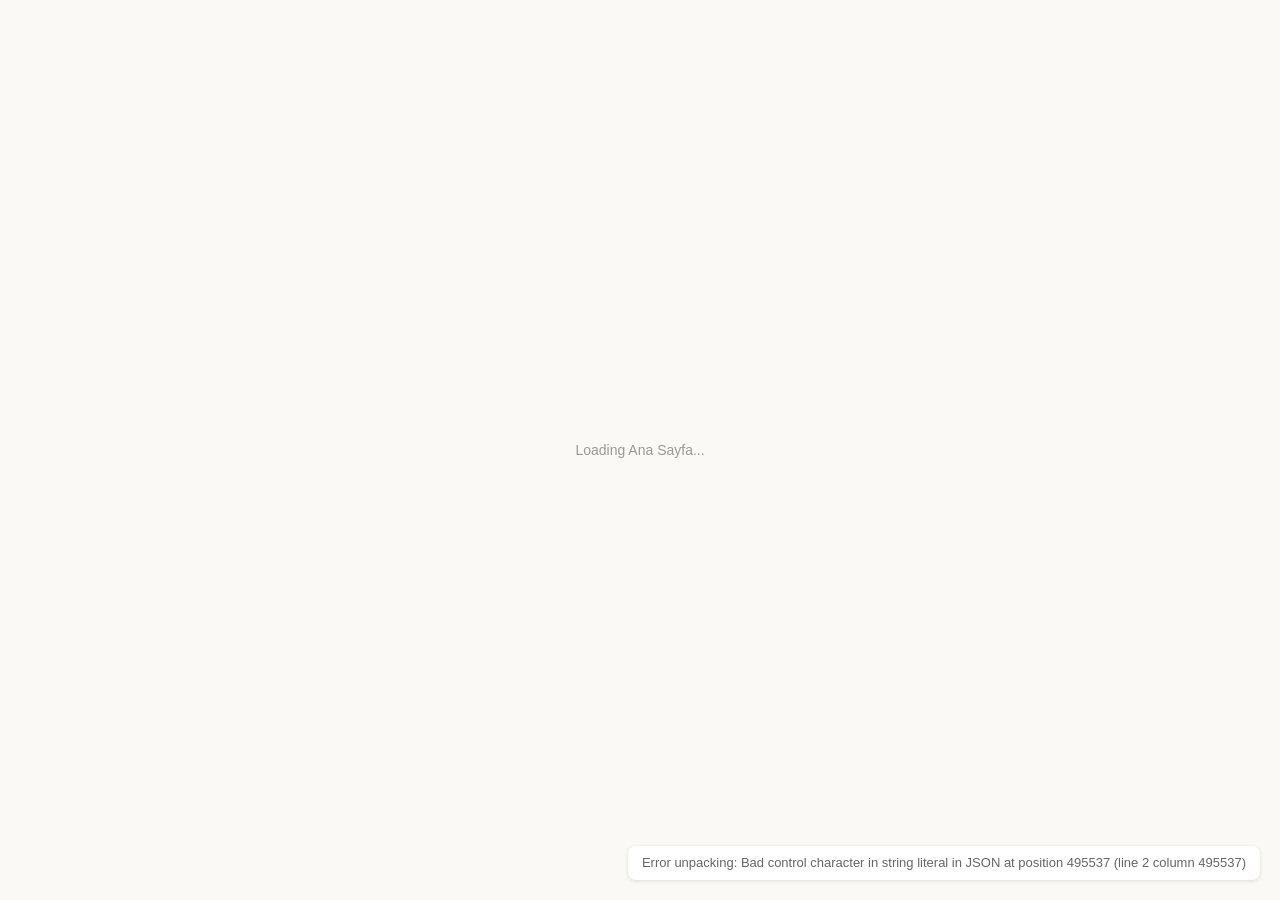
